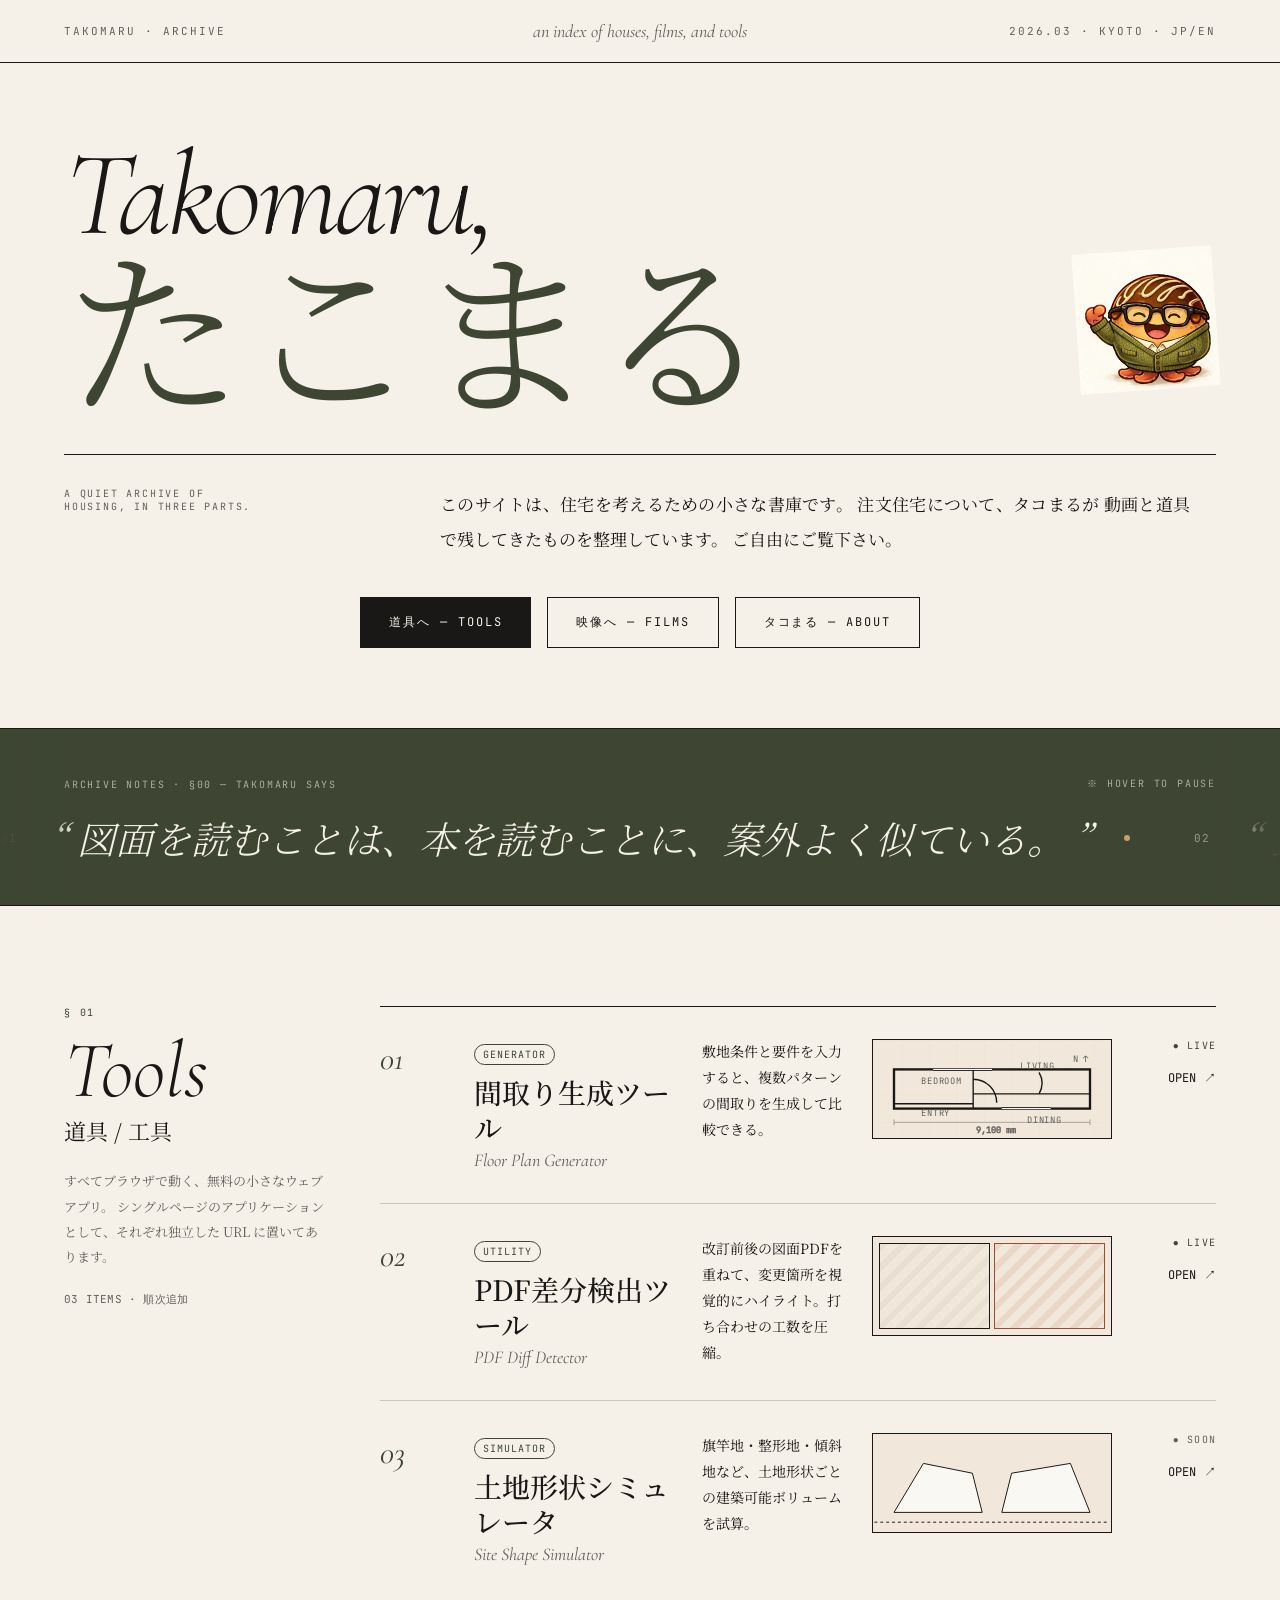
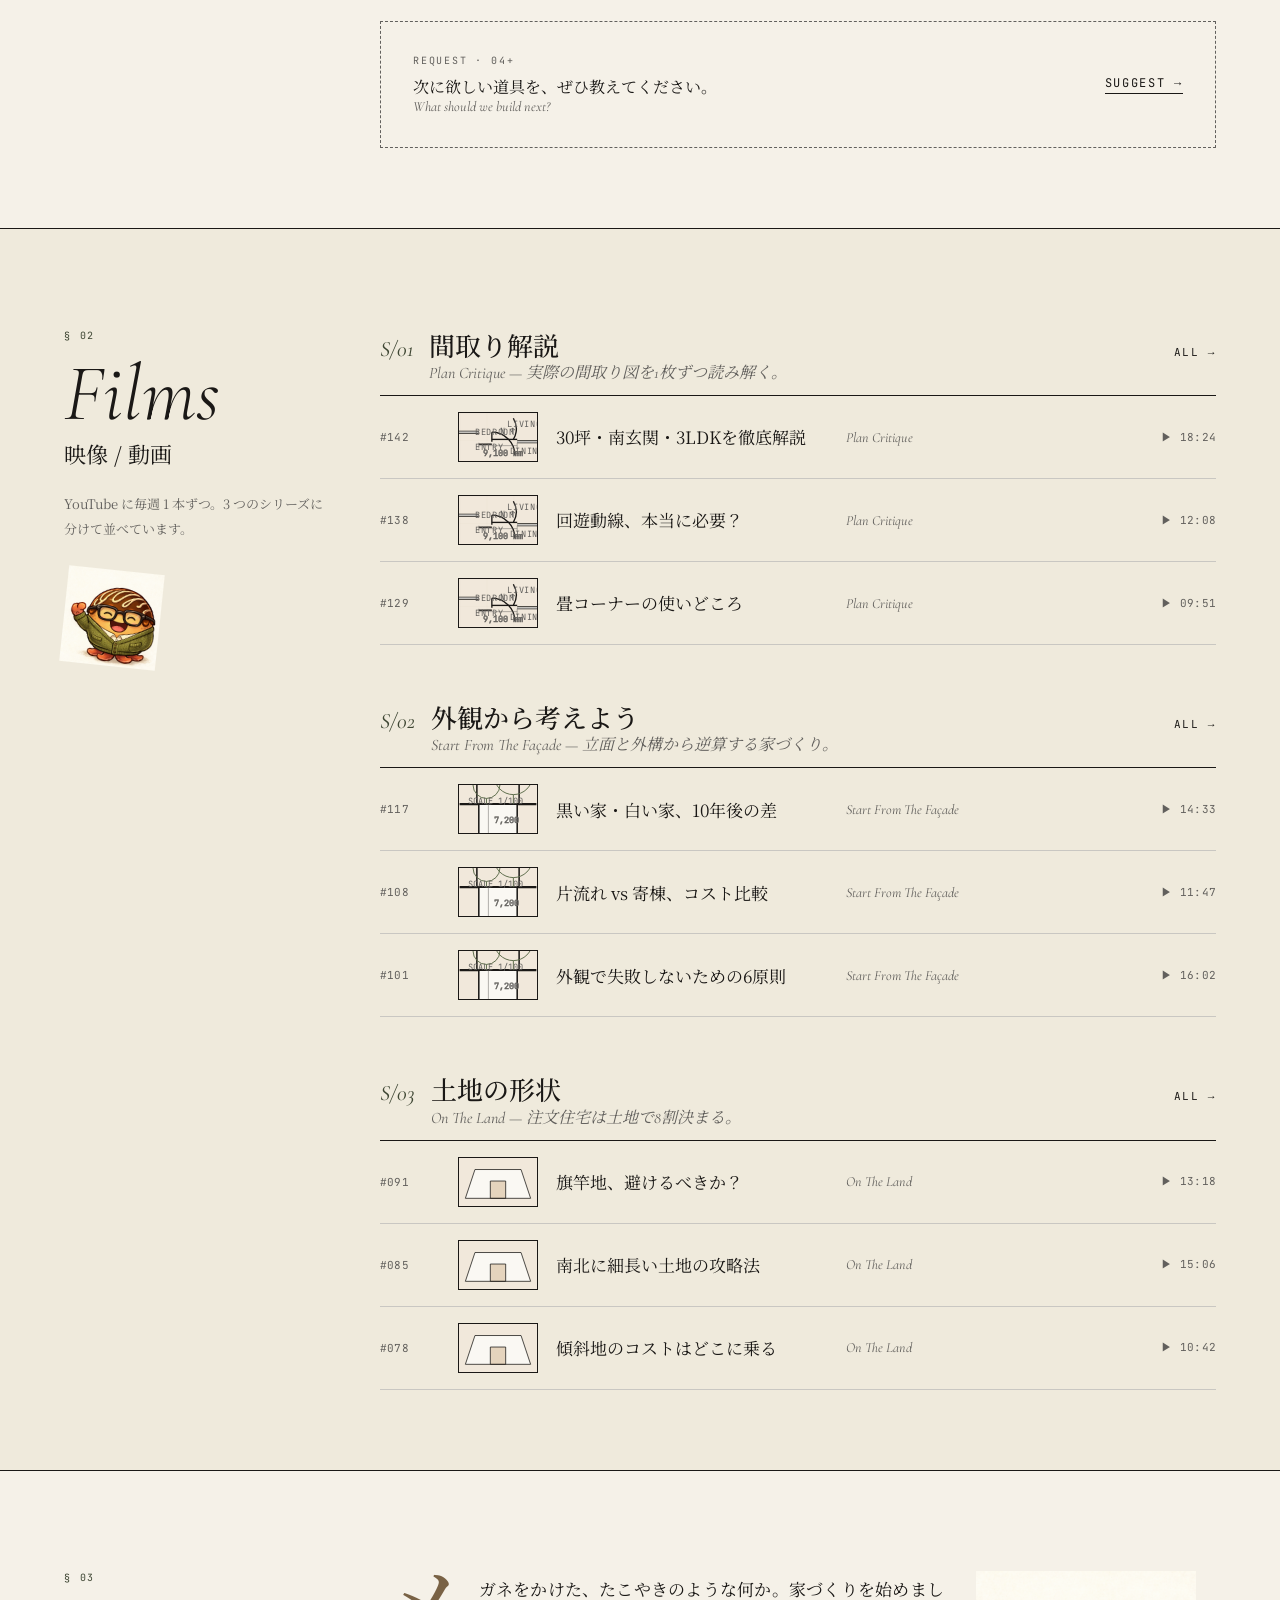
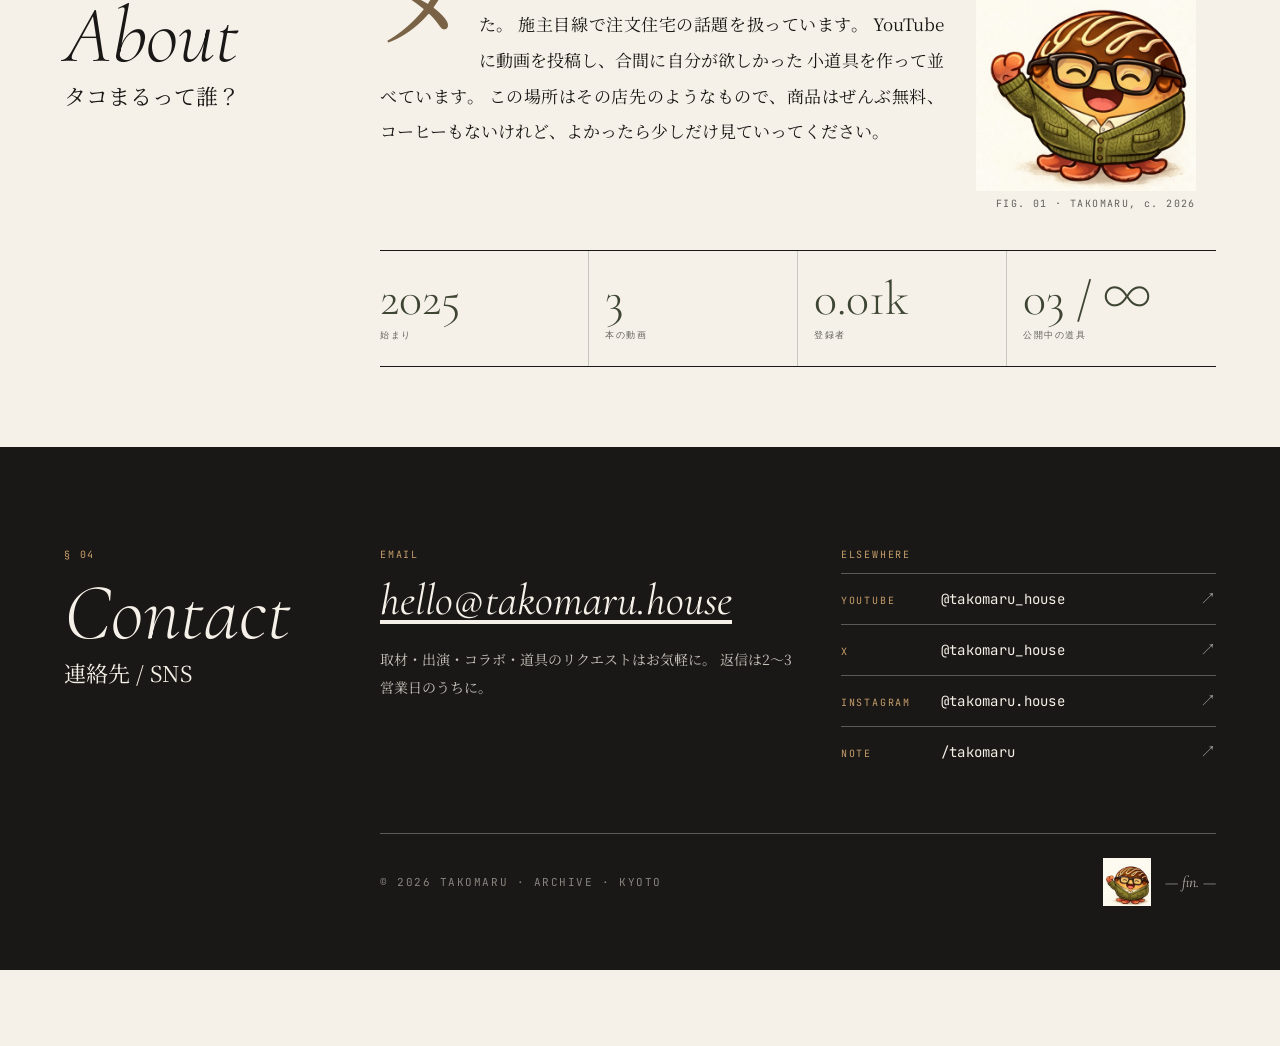
==== index.html @ 23ae71fb "とりあえずコミット" ====
<!DOCTYPE html>
<html>
<head>
  <meta charset="utf-8">
  <title>タコまる — House Journal · Takomaru</title>
  <style>
    * { margin: 0; padding: 0; box-sizing: border-box; }
    body { background: #f0eee9; display: flex; align-items: center; justify-content: center; min-height: 100vh; font-family: -apple-system, BlinkMacSystemFont, sans-serif; }
    #__bundler_loading { position: fixed; bottom: 20px; right: 20px; font: 13px/1.4 -apple-system, BlinkMacSystemFont, sans-serif; color: #666; background: #fff; padding: 8px 14px; border-radius: 8px; box-shadow: 0 1px 4px rgba(0,0,0,0.12); z-index: 10000; }
    #__bundler_thumbnail { position: fixed; inset: 0; width: 100%; height: 100%; display: flex; align-items: center; justify-content: center; background: #f0eee9; z-index: 9999; }
    #__bundler_thumbnail svg { width: 100%; height: 100%; object-fit: contain; }
    #__bundler_placeholder { color: #999; font-size: 14px; }
  </style>
  <noscript>
    <style>#__bundler_loading { display: none; }</style>
    <div style="position:fixed;bottom:12px;left:12px;font:13px/1.4 -apple-system,BlinkMacSystemFont,sans-serif;color:#999;background:rgba(255,255,255,0.9);padding:6px 12px;border-radius:6px;box-shadow:0 1px 4px rgba(0,0,0,0.08);z-index:10000;">
      This page requires JavaScript to display.
    </div>
  </noscript>
</head>
<body>
  <div id="__bundler_thumbnail">
    <svg viewBox="0 0 1200 800" xmlns="http://www.w3.org/2000/svg">
      <rect width="1200" height="800" fill="#f0eee9"></rect>
      <g transform="translate(600 400)">
        <circle r="180" fill="#c08a4a"></circle>
        <rect x="-110" y="-30" width="220" height="56" rx="8" fill="#1a1816"></rect>
        <circle cx="-58" cy="-2" r="20" fill="#f0eee9"></circle>
        <circle cx="58" cy="-2" r="20" fill="#f0eee9"></circle>
        <path d="M-40 70 Q0 100 40 70" stroke="#1a1816" stroke-width="6" fill="none" stroke-linecap="round"></path>
      </g>
      <text x="600" y="680" text-anchor="middle" font-family="serif" font-style="italic" font-size="42" fill="#1a1816">Takomaru — Quiet Archive</text>
    </svg>
  </div>
  <div id="__bundler_loading">Unpacking...</div>

  <script>
    
document.addEventListener('DOMContentLoaded', async function() {
  const loading = document.getElementById('__bundler_loading');
  function setStatus(msg) { if (loading) loading.textContent = msg; }

  // Error sink persists across replaceWith since it's on window, not the DOM.
  window.addEventListener('error', function(e) {
    var p = document.body || document.documentElement;
    var d = document.getElementById('__bundler_err') || p.appendChild(document.createElement('div'));
    d.id = '__bundler_err';
    d.style.cssText = 'position:fixed;bottom:12px;left:12px;right:12px;font:12px/1.4 ui-monospace,monospace;background:#2a1215;color:#ff8a80;padding:10px 14px;border-radius:8px;border:1px solid #5c2b2e;z-index:99999;white-space:pre-wrap;max-height:40vh;overflow:auto';
    d.textContent = (d.textContent ? d.textContent + String.fromCharCode(10) : '') +
      '[bundle] ' + (e.message || e.type) +
      (e.filename ? ' (' + e.filename.slice(0, 60) + ':' + e.lineno + ')' : '');
  }, true);

  try {
    const manifestEl = document.querySelector('script[type="__bundler/manifest"]');
    const templateEl = document.querySelector('script[type="__bundler/template"]');
    if (!manifestEl || !templateEl) {
      setStatus('Error: missing bundle data');
      console.error('[bundler] Missing script tags — manifestEl:', !!manifestEl, 'templateEl:', !!templateEl);
      return;
    }

    const manifest = JSON.parse(manifestEl.textContent);
    let template = JSON.parse(templateEl.textContent);

    const uuids = Object.keys(manifest);
    setStatus('Unpacking ' + uuids.length + ' assets...');

    const blobUrls = {};
    await Promise.all(uuids.map(async (uuid) => {
      const entry = manifest[uuid];
      try {
        const binaryStr = atob(entry.data);
        const bytes = new Uint8Array(binaryStr.length);
        for (let i = 0; i < binaryStr.length; i++) bytes[i] = binaryStr.charCodeAt(i);

        let finalBytes = bytes;
        if (entry.compressed) {
          if (typeof DecompressionStream !== 'undefined') {
            const ds = new DecompressionStream('gzip');
            const writer = ds.writable.getWriter();
            const reader = ds.readable.getReader();
            writer.write(bytes);
            writer.close();
            const chunks = [];
            let totalLen = 0;
            while (true) {
              const { done, value } = await reader.read();
              if (done) break;
              chunks.push(value);
              totalLen += value.length;
            }
            finalBytes = new Uint8Array(totalLen);
            let offset = 0;
            for (const chunk of chunks) { finalBytes.set(chunk, offset); offset += chunk.length; }
          } else {
            console.warn('DecompressionStream not available, asset ' + uuid + ' may not render');
          }
        }

        blobUrls[uuid] = URL.createObjectURL(new Blob([finalBytes], { type: entry.mime }));
      } catch (err) {
        console.error('Failed to decode asset ' + uuid + ':', err);
        blobUrls[uuid] = URL.createObjectURL(new Blob([], { type: entry.mime }));
      }
    }));

    const extResEl = document.querySelector('script[type="__bundler/ext_resources"]');
    const extResources = extResEl ? JSON.parse(extResEl.textContent) : [];
    const resourceMap = {};
    for (const entry of extResources) {
      if (blobUrls[entry.uuid]) resourceMap[entry.id] = blobUrls[entry.uuid];
    }

    setStatus('Rendering...');
    for (const uuid of uuids) template = template.split(uuid).join(blobUrls[uuid]);

    // Strip integrity + crossorigin — blob URLs from a file:// document inherit
    // a null origin, so crossorigin forces a CORS fetch that SRI then rejects.
    // The manifest bytes are ours; SRI protects against CDN compromise, not this.
    template = template.replace(/\s+integrity="[^"]*"/gi, '').replace(/\s+crossorigin="[^"]*"/gi, '');

    const resourceScript = '<script>window.__resources = ' +
      JSON.stringify(resourceMap).split('</' + 'script>').join('<\\/' + 'script>') +
      ';</' + 'script>';
    // Inject after <head> so the DOCTYPE stays first; prepending the script
    // would push the parser into quirks mode. DOMParser always emits a <head>
    // (synthesizing one if the source HTML omitted it) but may carry
    // attributes through, so match the full opening tag. slice() rather than
    // replace() keeps us clear of $-pattern substitution in resourceScript.
    const headOpen = template.match(/<head[^>]*>/i);
    if (headOpen) {
      const i = headOpen.index + headOpen[0].length;
      template = template.slice(0, i) + resourceScript + template.slice(i);
    }

    // Parse the template and swap the root element. Scripts inserted via
    // DOMParser/replaceWith are inert per spec — re-create each with
    // createElement so they execute, awaiting onload for src scripts to
    // preserve ordering (React before ReactDOM before Babel before text/babel).
    const doc = new DOMParser().parseFromString(template, 'text/html');
    document.documentElement.replaceWith(doc.documentElement);
    const dead = Array.from(document.scripts);
    for (const old of dead) {
      const s = document.createElement('script');
      for (const a of old.attributes) s.setAttribute(a.name, a.value);
      s.textContent = old.textContent;
      // text/babel scripts with a src: fetch and inline. transformScriptTags
      // does XHR against the src, but blob:null/ from a file:// origin is
      // silently dropped. Inlining makes it a plain inline babel script,
      // which transformScriptTags handles unconditionally.
      if ((s.type === 'text/babel' || s.type === 'text/jsx') && s.src) {
        const r = await fetch(s.src);
        s.textContent = await r.text();
        s.removeAttribute('src');
      }
      const p = s.src ? new Promise(function(r) { s.onload = s.onerror = r; }) : null;
      old.replaceWith(s);
      if (p) await p;
    }
    // Babel standalone auto-transforms type=text/babel on DOMContentLoaded,
    // which fired before we swapped the document. Trigger manually if present.
    if (window.Babel && typeof window.Babel.transformScriptTags === 'function') {
      window.Babel.transformScriptTags();
    }
  } catch (err) {
    setStatus('Error unpacking: ' + err.message);
    console.error('Bundle unpack error:', err);
  }
});

  </script>

  <script type="__bundler/manifest">
{"c8a4d530-d2b8-49a7-b12e-beabc78bd2b3":{"mime":"image/png","compressed":false,"data":"iVBORw0KGgoAAAANSUhEUgAAAgAAAAIACAIAAAB7GkOtAAEAAElEQVR4nGT90dYlSasjCApsR/X7P+isqV49N5XhhvpCEu5xJutU/pFf7M+3uRkGAgTU/e//CxRIVAMAWFXkAAAKVZxbVQDy5wYH1SSrurpRBRIoglXgDAgUqg/vX1SDox+gABIFUI+vQpEX0M/9LQALRRKgvisfbhR4L6qAqmpAvwLo81X+IAcEMUCBQFW+a6oPOVXFIUBUVTXn8TcWgK7KEvVM/4V2hgWQs58kL1DgeB+qCpVfzXOq4NcucvxIVKEIas1zr5/flb9CVXHG6ydJVuXn3h/qsdVNTlVztJ86vd4/EnrdnGMfZO/8T5X3Af/841VVeZP1JtoBsvoAervRuaEKWjMq76u17WtrfwjvKvyOWumuvADOrpAzAKobAOdvFtf5fKEa90H3K88F3qe6eKe6vQ86GMvMWLbR5HhpVdrDquZHBj7rRFXzlWGQ1I/hP+tdqDWjckdIXYOZp89Pf7sbUvle/8O9gsW50GJQ+Uofgz7h7+3mvdrmqtZ5c0Y3+vP8QnVVo1pvz5mP/Gh/CnuPOABnWL5H+45AN7Rt3rfdT3ButU6nyFt19BMSqNbXcibHm7sfafGt7uZ9vJ79Xl0d7n40ZqC3llyVlAM+msqi++qBLNMireOzGpSAXz8NgIScrK73TAHrhJl3PSDQnKfP4UjvvbuhT2rnQaJbWlE6Vm/KYfVBV/mVrFUs/6B0oI+vdd/9Jdoon+Y/5xjtmiuce8cGiwQ6Ao0iAbRFXFq+Krt3siUsoLqsf9DaOAt5tz5ZfcAhc2FoVWjt52c2qVNr339KQKuqSOv6qmPls/qoSkdHFlGoBvI6kJrIkUtNAED7+SRA/3xGMsG8bDahsrNVVWCB9WrS2B7dNM5wbhQ14E2TltOX6r1knvy+0txas+5e2SBZFb52QsfZEmtvhD4gFUyy0NorEqyq/nlnIAUEXz9Gan0cWAHS3eNMIUaI5EyEeCr3mzOciYrP3laRMfevaYlVti6NCpBxsvnr2tfqrm76wBpWtQVU9ZHZzufpR9eRjkI3hhyif9GVzRttteJQxZEMaw/xPXpQ59QcFrqirV5M4LezXNEquEhdwSZil2EbbJVRzQFJaf+onooMZA25JpIc6V/46Z0X0Rre/alqDCOvOosCqiUzfm9te1V19cm9lswQax07t1VnqtWf031iNtpWxCJtPVA5d6MxRivCticAYO/XZz+ZG+XPvIa8cpeD+SK0qzHq1T97Bbzn+o7cbtBwKfphYUqtvCHy6dWeA0rwW1uqz1S+sWwU9U22YYiUY0+EqOruYwXS0bGoqqOFcT4ygCJakMpCVr6PuValZwY4HiuN/7kP9dkcrVZqVn9RWoqes8utz+KZC+wfQ1C0X1TrX0LMDS8wAOc+kgegqmXrmC9sI1iyfefh7c59myG6UU2pMGmxNWvY/9PGR5vp14sCSmVErlNoGMHwfUjVP/ffn699J4P0jlYkWEAXMJjh3BjYirMSZdb/7KBFkdytLmTPJH1HpoJV1jxzLzjoGI2c4e76gsfPhfFdFUCQJYbu0YuktKr4EFowOffxyWaTS14YZwEOSXLspuziX3ibf+KjRFdP9rAAzL1CrCXALvXeK4K11nUNSZ3O3wRAyN2o3itolPQVhVpbVh9vDNaPi8Xsa4I2zvjnH1883Zi2Mf/YuEJ9vlF34Nq9qO/xR3qB6pJ9jwsF2PcywpCCBThzSeKVmVzz3aGFxlXD0Z6v2NvDsK44dU71XoT8n5X4rER9zXfuvpWsjUe3Tzwy4H3zARkmv9azQI7vI941Vzc4FQzw+ogVfcdrB+tFsly3fmMJ8WneO26xtAQPMMAEV4/0H20ky75mWYF61/woaYaPcO7/RrvJTkl3EZi5916A6GxmFauqz6L+RRRYPZx/EH/ivYOvm4KZkZ40TtJnWreg0Ud40frKvxt76+16xdZaQ9jzI+62RSDnjnwf2eF1vDiEPU2d5+4g53k4+r/hnW5hZP+eThScaIZxtESPngE4z98Zdp+qn5HstXqZKyeL8bu9U/RboEr41CqYQw6rO2pu5L5w/F5656E+U5xVlwAHM1jN622pYs3fp2h9Ue1/eBUasZTpdHhvLslwHj8fJdcIY/Ud1+zVtAA4lxzcpwqwVOVYbxDNVYxIYZmaawPFEQJiDgjylO03aMPvoIB7Y7Rqv93rtzzN3AsM7wWnDFVqBhgGNw9mNkTG+7cwAPUrnGtflQDQnX3vAmb+Z6hk1iZZxkjej3oiZyjzRgJDLDiSV3ofo55htfwD+z1yXGpxay7EUG/HKkTmLTOcGwOceyupGN8LiXEVq8j78D6YK9mwvf9cMRKcmZlCtVx1GmFKVjuf4/VSZ9ZOB/1FVWqrakOa5OLudrhM5uNUlV2TOkDx0pAoVl2aLGC58u6TrfM6X/EIMI/PJD9g/ZX4cILYBjD5/Op3368Lgwz6OfPxe7qlkXzWVqCONqAaLEeiFGYZx7uGg2FVdR/rJV7wci7J2pDRfQrD+x8mMlYSXsDOdydU1ADmTtXGOa0qyZo70gOyFjPD5xqcVff5jUPa1nyfCCTzNkfiIZytTwFsQZM7ILvaTr++15qwdaAS6O6e630wqhlGS9jF8gW///3vlcu1bIk8ALx0ZICy+SQdhxpUn3/ssK7SPIES0N7J0ugmULqA7HPegGxMKCS9itsS/fu/pLs5lLR85G/sqAb+ISq6iolFZm37XgJxviKFbp0HrIDw+YdSMwDs683UOSChuCRIyraVUWR0KBC0oucEKyqqKAhHos5RbNqCjuiI07yK2/rndc78fQKBY9mhCOzVngWgAQTaLoJvV619/bxhffIW6/d8o9LE60E7r6AYaASlioQhvGyj/qab928VZqbPH8tM5eKfH0h04V4AM7daN+TEVmU37PQfkJiLAvpgRnEpEHUO0NaJthlAV+wBqhrFquK9dvt0zOdg+I+fx+Hcj4cUZFOCR4/hlUVj81gtAK2oKxTlgMWvunmJbr2G9iqR5dG1qm5e3XaLtbCMzw7CxfPJPRzyK1Fsh8v0nwNM6178Ey30mWZP9esNFOEMAQL/jZa8hvUzCgMZ1/c5skT6vPYquRxfwDq51yPjln04UKDi3tU7Q3b8kv2Wqmj5vVOL/RWBLOT21Wt7HDGP+y/ZvoMSbvj4OIXkD8aRn/Pn1WYTaDXr+W0AF1WK6etL/OcEsghw7m3d5fPTdy16zp8qenVeXXG50ZrVyaU7qDTEabJqsR1jEQ0CtIXF+1RtPs+msc7BTBICJKfu//nf+1pO6vJVqjokveFiSQW7N6ZZ62XLrkLhkUBN3//+uDIkb1UpJh61vmqNc28BfX4z6PMnl24oEfFjJ1L9FRdwLiI0n/Drpj5K/kHuQEHvm6NdwVBgJ8ezTlnyKnIxiHNOYgi25Pv/K6DdAa77kOjfwTA3thxPGxuPmLr6KJEzVypS8IrVPURHNaOK83iHz8/LmKED3ESDV2EBxQFzvdcGEOjiYEGH0n3JNyDvxZnpnNe7m0ldWAWjUMTMcApVdXStpOZmcskNeKJqu185dsxJiSxEvMbG+PfDXGMl3U7dJxtXB0eiwmQM9Ic793a3blGQL6LoDa7fS0LWOXpvFMBCC3MhFtHGiVDWhO8ZnQSLfc2i620vyXudpouTtp61/C39YiX8CExWuyZc3vDdk+KwT4+d4PLddOKRsepAYWYUxglmAjhKb+bp5Bivy5wkFIGYPh04997lTfONgJ//LjhwynI1sjpVxRg3y1LHvNlg8x+c8dWj0gMx2zO3nDKoVTS7fpv5BZFZlKMZmyEDqs7qpaTQ3yS/jmHItoq0Uojl4xfxGH6Z0NG7TQJSNmjMdkUPYWaycptYBBJ1d/9mI97+/pbvq6XolnEeC3z3vrWNnvXhgFTUrLApAGUypVk4Nu/JIwGKTYcdoRBKg3MxD3mT3Wn7a1WK85bYMtLz/evzR9tR7civkdoQqHN+1YdA9/tbER2lrM8/54fk4QQrdFFa3IkvqrelilqjFAty84wsXtVW0t0o1FHwtOc+M47D9FEKTomKXEu/V9tcWN9NVURTqeRciaCJqIv62I9uFPpEVb0nsK9SAKu6u+s0r3D6ohK/UbUtDRLPjd8W7I9kZAMDy9yGKCZ4N5id+eyqQkCO/+oJtsznGApU12mg+hwURnD+NGS02n7VKkwEpWr5BGHMiJcT8u89rkVAzit4s4hZz0Y2Qy+rna+vOOh3ohbjM1kxxVXYo9rtRZWl8X3rOt5EZ9eU1tO1fxBanfftK6B7NPU9I99ep0h06bikA1mjUHQqWAFiQmAj/itjVuWOa01tJFunqA0vdNc5Cve/KlWozVekLeqoJue56/rnif9cvjAGK18hwKu7vP5rmB3vbusuO+j03ZwOkB2Hfda62F2rf1ZCAl19nDq2715Z20GdJMnnu59ZDi23Vb6D0RRIoEaOjrBuxLMcSARfgek2+FMgVK/jzdnbFsGWSlDm0alTRhBI2MXMiyAHLanz5Xvt+gagvSHsINB641xSTPexOXsVcNJTKLDEcRIAKmDmKltV9iKlRBIIAUne+9dHxlJe154azKJRcngGqJPf1WJu3tjRN+uKUYzPHMGZoSwzE30SmGIiiYYT/jy0g+//6pk6gePcw9BRixjwAsfhIGCD6fHC4/zq/os4gfv8FaxW7Eifk+j6vUY4bKq6ziEARfG4PocDOzH1Ax2Ozo7ATBV4/5vnL3j9VySujd3M8H5i60AiLRPwe5eaQrFV7uS8sj8OFPuWObbosMeYzTaXM9W/GQWZineEBmTgC5tTPdn2N2IWCjI4E+8KmDHc3pSMPO4i5uLDqMFcBZQ543TFVRJ1E3R5E90gRb3mmXtfd4e58PrzeA27e/ZOZlCHZJ+f3hfVlplKPskEDN3Wy3nu89fbO/r365xOcm9yxDljCuZ18ETgRrkBBVF9B+X+Xn5oDlNBQ/FHsdffGyB5ff6SytCI7plfHEBcvvBSkgpSCk1C8KLmc/7E6H5FzPcrLEbnEhS5ltS9a4uGDD8nQipVWCQvzGQlZqzKlEXvE+7jYUIAACTD79cxGszLWV9tc2bKQOjEjS95L2cThxPUSP8npzDzXH/Flbvm7GByn8kb7eYH00tReFXvu1dEXQJw3+dsYEXyozPu0r45GomZe7UPiieDM/dCMZJcIs78kIhYFaoOeXVN5GVXHxsFWfs9IlAUMcNSVl19/[base64]/oEpB0qQx7YR2HXkM3td1R/Q9DnoaFvn9HLGRXXGSEGJPy6gkarGBplr/[base64]//bhN6yvE73+vuY6zEdeh4dRi9O9H8b17om3kPmAAUbDECEiGdiW5qqDtG2A33jkeZ6Sy/jcA24CTt/XGM1DARMH6H9qWv/JZpxFkEKIngQYSh7xXxq/PSQ2HlMT7VOYQO2xuZdcbqOfvX4KJ0nzuJ6PRhd1kBeSc3EF3khcl2V0HekQ5h51TR7d1F2fgyL5Zj3P/il4JDGrAMWrmjDEdOc9CctpIJrCQPPu7VCwhwaJrd40fk66/nQ/Zcd7HzvMAjGGHs2djcf8gi0UZQ3Duw/twbvc5vx/QJg/4g/ZSoT2hAwUzNBiJH2iST04IDnE5gvz+3I7tr87P1IsIMa3JD6qGNG91nSRsUrxP/+R7Iawkeyr6fP79pgeqhU9z7VvrB4C7vt1VBJ/3mtOslOzsycLaf3cyd5yc8HZ6LjftFGfrimzjoEdep+osvU1ARu6nLjeCGV2HxetIerUdIFGtToPEXMep7xXmsoNiLSNRvBuKeK+XwfLeNXCIPlVd/QOK99rEvhybiUBd5Zi6i6iZHLfZ/RbvGSkSa618y6s4ZuIJ2a+KazAJp4wIbFpVB6MrGVDDEevMr5PyonvvmP08lQNj7rjWYFYbR84oeTfo73sHwPyO4f6i/SS+kuDAyUts93d9NNni8bmDckEPCqDTgcYrCCk+2n89r3fXQKztIyGlc0dXNdWBHfco198gqQtKg3L8/xEt8fo3b+zBmlsxnvLy4oLYYyY5d65FTswoxWZAQnhfoPM+Itdo9yLSdgvmju/4vFy4qsKy2BQyEvyurj6/lBW8pX224Yn2BjUPwnx0hH3NackflA+KOLZJIcbwSo/376dQdjXmPiiTQRXIkCop2AcnJ+FKo0t+siIlWph131IkE0uJbyEzLtcWRRSrRkxNiH5QFAtTLPi1hlo7Ko6AF0GHp6q6j4heSmygytD69FeBMg9KQn+JK3GZKoT3/J+3sWp9F2QX/GdtVStI6SoKfR7dSEhKmZUtU1B0GWj0b3/e3Y4OdcfUkiFH5gR3T+yFKMpvl/r+nfu4nEUOnOMnEoDleATrVdld6fb5th2+Om0ETJF/tL2Y+Xgw3oPuPnAOw9GzGNfLeyXlFQxSpksGryOLsZM9zpwoWqt8vmJB8boU/PQfwyMssLtmLhrAkNOnHdQK3NHzI1dD8PoaD8FSjgQOXXrTUEmHZrnW6njxe9wjUwlcE2Dk7EsAGIJKiJMkMJ7vToFXLQ6RI9K/c/78idGp7z2yOkbkp2KEKplzOFiBLiO8dbjXETcaKmsbq+p1bvB58chexFiJLoXxc3OVITsfhSS1FW0g3TwhoeZmffzOWt+9T5w/pUV9VWtkwypC1H1au4Td6/3uKkh9a5/LOkrfUBKM1+5p0V3VXafCfAlDpKqUUcOYJOlaJTOAtdQ6p3V9DPOM6vS3tqhz76LLc/6QUGYJb5g+VosWdSm4eR6xTMXnC+DxkUwCnFVFflJMdDYiC+0x3VTYDbxro4yPFBoTjqvqueOYCZwlryrHQI1Y7QIH52LzDeDYy+Nrlg3x9E2y4/cCdc7vnN9ik0B4FAqfOKZkeFR/sKJgPEUFBhg3SgjFeF+hlypzM+DcNc0EWF0WTjcK+kzXXjnrfcs2LdNAxNqHEcyuOHWyI3B0UtAA8Y/GXCniPgZxeL0B+PcYUlmNj6MAXQnV3RDg+qRbRlLVnPJWvA59lhqULQnhwvAQdSTJJPr3Jzir4CSQQhcCg3aPxXWCUa8Zn7Rj4iSK5ESa8wpMofr8ykUnZRSZiCrvoA/EFDDgRbfe3di2hNfm6v/KaawloeUtc3f0FuaSC7It8QFLwvYR6HbMfaCIiv1Kg/zYgYIpJAZO0D2/D+9NAhk+7l4bnXd36TXE4JKjD6CPA+58tYGFLT9SBoqRf1rr6mxJiCH397FCTxZHIfUE1n0fkeBMMLtXqU14FRSAN++Ye+H7kjefx5fCTKuZZWRVOa8TZSenlugwRax8QTrK8cot58bz2NoIu4g3D5zNGSD51D3QuNrhI+Vq9flFIacRBb2U7/XnsM8Bk8LU3153YajquW+tCZyUAklTJlYUqiBWBhOl/[base64]/WW8RDfuo2vks3k2UM3WLliaVWbbUVr1oEGF92PcFPjLDagXE9mPGhvURAOzPAe2JIyozdObJB11BDStXp523dH1J5Vz2VwqKXeTfFTaRhbciO5CUYjUeUHWqGgZA5a0L7Zg5rHDw8F6HQmxHr98ZtFog5l4FkXT3ly1mEYrbrXfp8/OXuvON/7ZOV3X/joNUfqVERFy/8voZudF54fcPutezKsK+r6hv5vyg5HPMh3mhj0W/1fkTugzn3nkuqJCdbqHJuy8DHqbfMAEsXVhJ3XOf57lkVIR1KM2PqI7i0T1FQbbzGl7OJAaF+Bnr9jUgh/gIHMhBqf6txltnZ53CKocfRMYLsgGI3mjRqOgU4DwSdEWO5LRg3TxsbD1KlnK6VKMca1Zbmiu7mbRebFblHne3C0Exjm0phqMouTkV+Tc5M/37qY4v0cKaS3RX9TzfuLaWrXC5oy4lnJgwotI1Fn+izqk6oUW53I7XIIjkSO2C9pAUrg0WSmYMdc7cUbuVkFKeghj39IUxWVjxVe56EGXhKLm9NGzOQ3BgnRVfFf0BZgcCwCjUfpnsCBa8V5TdSIN3YKMRq1U/2T+5z+7ZILJ5fPP0VxHMBOb5i7JjVOcP6Eoon+r5xbvYvAV5J0bH4EgKRZolma5Cok52YitwQcQGLd6p6zAcOJ0whJBPwBeExaSgpazFONfeVh8Mqs8AH59yMFe40d6q3tSHX+J7ONJuq6PqiuN0WtU87pHnyB6SkJjBhzltRxSAy8TEX7KCnrm8DyJDNkKUjxS/wcriiMbNOLsmRFV1/1NB/Sa788RXtdXGr9WYxDTx7BujrxMrDmOCZAz/jMnBJT+DczlQ2QqdReMK5yQ69A8JDQbLUTDXdICN+AMzaxmEKYxyDJYtHvbkvBvuEXBkv6AGKsaUxefRRvL+nftwkm2KS5ONgiI6onsorfL7nTU2fK6P9Z8ICkrUD1kFzBuMgnkBAtkk0LVfq/pHE+p+P2fs4h5Vt4+lKu7l1dWO3qv+/eS4E/[base64]/c9KpqdY6s4IGT9FIn4eSYnt8xMLFKJjZs9Be9vEfmkK5vbf/rNKYG3py3SFG9sKzku6zAzKMf7sf9KATamxLTQHLFjtfvhiawtnr7LeDUkuyhAMP7/Pf3//zO//qZbtMY5av1SFFB1NuR2QRWKcZyAyIbYM186u9yZ3vrsasSZ/Ayq/p3yAFRvx/ita9sIUIZdD64qMA7V9H7MxiFbeXZrILoqsso5ddJjpv++bY9VeSAygV/irU6pfkuxwZXdsFhQV23r8ZQFM9ifuuUEQZSZNBdw0XiWBcTkANKZ5UOuhoXYi3+WsUfrtexulACLAYqT6N6YR65+xMH1LhAGlVf48iFwhXQW2uZnX0B7/SvMWKFDlh1JCCtBcdIDgudIN3ce4XxqZ4qMVyM/CK4HgDvXwg3xQyFIJf2KdrQBAGB1xIaX3CVdaEPXWhlpk0lQkhChJN5bqnOPniqqueZXF1VJyTHldq8oAynBNSPDCoPF6782mgjoolsCxt2iYX9CVm8kUC8Eu5TXeY4dA2lm3rfXZUTZEoZzDK+M+al1EsRS95lqVaoDQbYCxGEV9cKrX+uQzt6x/hz5JirExZ5fk5y41OywK+E6BUnh9HKIY0gzE0pg9wdQq1WXPIjNoiRCOaOi4YKECmoIlktGlLVT79e5zdTVN6C6ZpAQyQtyESLG0dnFZD2Fg5IA+zTKxMAh1/uSsgnCYvDjbuVE5qY5w5adRrJIpPiT22OdBClaN74u/Z1e/JYyBHNH986rWSvc0tas5b3+/05vz8w6Rt1fnqyuBZlohSBxM1HEuVCh+ofJp7Nohy7wWqAuvyYBZ3rTAfizLaSleMYl8GyhCBZgDx9un/b1yhhEIDuM4blIg6A6nMI98jyz6XTvbcfM2AxKFA9kOUQJIG0ViM4XdLI+9jRBBwi892A9IaOfoZjd1x684dqPunXvY+Eo2qIcwBzHYk60ZljR0UEsC0miHay/20BEg26nTFjUGqfPj/StMA18OvilDmEC3ecj5znEYzTX43Tq45G/DhjEgiRbzsV2a6Cuc9yB9YOO39b4KjZgHLV0e42q47NrakIumYKl/fnMqTcYvFOrw/dmGK1QoiYdHYrF7VXd4u5bHuua5f6e3cNezPAVm3bVULWny6gwGsqUg3I+URdy6wDPQJVvLdFEjf8zwNz46vPqbaBP9sTPFX+FHOmkhpS/6Z6I8vL60/5uEPGEsOFErbLJ5JUgvx2TbyTCRDUBvQ+NesuGA5ryLFjf42FnkbQZn5wjHG6VP6qygYLktc2Mxfq+QoZTAVQRIhcH6WCbiI9TtTDmXA4+wobp/0lvabdpjpHLJDVE0iCVB1SnQXzC+3N97EKb2vGQ32QlI3xXrV/hGexjKP8hnhVUmnD6WooV/HqURtrKbZXdH005bwUg46tfH+/t9O1hDR4OXHjegNQe/tmlYiRtZFZ7UZkOwUzA2+R07elp3I/5iPa0+oX/SNoXdKnYsnq2pp8Tu6srpPU41S56MW+pnG6zmLWa5Z28a28G+/R6S+vl62AOIPr9eDyn1gkR0L1nvJ7vYV12Gf7UhwYo0zWY1NfvoK5g3AmqdLeAmrVdB/a9WxwHHEl63Sz0eCV1ddKJt7PmhNG/NhtpyopK6xMWhm854I6B8/UOYrz//78yb71jNKo5Xa4ss8kgK7fn0Kr+ARom/XgI8CMeMDskTdYESxkUoV7WKZ0k4yLTcAZFcTlBtSivTcI/uYVUm27Da/jXZDiFBLpqDW4ipA6Q0jRSK7o7+riEOZD6jPtZadXO/TJ615Atpaw9EoOOazzh/Jiq7lB/IAg8ttXEvDDEcSN2PauPnpOdRs6LuHE2mnFy4QKMQH8tHE8WkLH5XKYFAwHlzN4495rfjo+YOrDusl6oh1e52yjUqWN3cxKHIXznnP/kHOG6V8prqGUlLS/LtGby1mjiQ+fIQ7UZtqt5wTUUI379vwQfUJ2J3wbcMZKz/67qNDqEPcCUm2KWXpVAYCR/MUrr5PhnJ5dx3xGWsS5H94FOD7QmXiJd5LJp01450ytslS/LStjPxUpCf4H4489I3ddDXxRtqMaFBsCMP69i00jBH4dOlYQ7b9Rb0jJCtv2Ctg//5YCk0/QPzXH5Qwzn4MRF/cDh/THRO7DCvsInrnI8qE47151QPjac0eC+hUnv8NuV/X5df8ppfe50lufE4yNMbWseIfmHxaUaeAKjxVjGTSE51N2DDYOsWBj16YxA5J504t9xFVV89hdrnprp3U/5dNXTn8xh1SrHCyoRuxmMozFr2JmuNf5Z/XXL0yw0a6SOu7zs14KEnzt8VGvhQoGCduuklzFVLdmeCWuClSLmjJz+/zKRshzspQjCjfpq6HM9zKXQMWwtrKAIrybdbAMaSINPdkp5Qq229BXNNRaTSFnFGpwHclDktjFJIoX3wEed2OAYXfM0P513IT9WefI81fmwkIgvPBxxQ3T/g1fLgTvc/Smdba9jOKPcojuZiyrDx3SLTkR6IPkRaPcHXmPJ+EmS7XjWPLl/lQuGPJyURG+ZA766z/bxNPk3Iz+61TN4lzY6Y32fl9ZByS/xI6/moU0FMV8z0PcRO5uK1eU1pJ4l0TWOe4lICjndjkIvqv4SFlV+FQcms+uYyLN2fDBh9+i20GhTELB6Gr3VOgkD0LoLjmTVa+uquyJSmtrS9Pr42xsBACx2/U5xpk7wpuMS+FYYgFVJiaaoRT3pVioYdxTsdewW0WS9WtMYkdVxXSyVBks7Ca3miMFlVef7eFcVefXL4jUQ2Tr6kXigLu6hnSQfI9R/OcOSkd/IH7O/H9c2KbzJMwfVvL9IX+8qlR3XYnJ6DuUkD/nlEEeui0JwGSU09ypI+/QS63avkNKC6Vnl2yb26C+Xx4TIZ+gvCX2BQ/cmBa5vxVblavKktRhyU5y6Y5PoY4TbFU196Y/bYgxDKInZ+k3C8pk27kVJOYIB8PWEVXGoV7dAYd9wxR+4wbSq6w+xjiF+CKEaI5gqWaSQ/Fb3CEnB8eUlXKQWhutzfTeRAxmWGb1WMhS+bwBU+dIFR6t2lXVMmdRpWpe99Wh+vsHoA13A6ubqJkFNUFb5To6AC8k1CVTyKsqm5N/7ELpY43uPg2K09ZBLQgXnhyGg+RuPLnS1+qq+8WhistbfaSA7htZCkgD4Ey7RNIxkATWVPrPZWQHsolbrbpxtJKWjF9iuCDx4537fB5Y/sNCWjs/1ndCgfFF1NP0wJnFEwVHQWCz/c8RH0Mr1XWVqXacM+Wa9lMg1T+8N9HNoNF5eK/7UN2bns/C3PNGotHAwRuX6y/YdOLtH5kcvzjFRJRGQGhyupcDE+DuJicCkNeCOu1gQKCocRIDViqqPa6EeoZzr8J/k7oNcjCjGvvu5qMeXPW6VvK99HZJyBueXtrmpSIaANhAAyKPHLkBkiv3RfxgZ7jSWMaE+cdK2vMWw1KVWDB1/novfXydhkWxAsvacsSxsNnQ9t0bNoFzOYzlix+mi5n7rkyBOVfj3AaB0vySJN5BPo+UrczA3OmuUbFuUPl9PC5J56w7WCjOEwN/OU9h1AgroTD3uaruea6K++a5dQ6Jubagc58NpfTv90Nw6xqghaQwynttqZaoB6Wyv9ZE6gNVE7xaiWxOnfTTV2S5gD4FulXpCVej0iZQXnk1yDo9Mw2RWM0tE3LCpZnp4jJi47aAuwapHseMobc3nCtdiWrFwApisFR1oX+4t34/T2AQlrxEmTFZVdWYuS1ajvGCJKDkcesrUJAvNs/T/UM15nFwfXv9Ah8H6KwO8lJflHfS+GxG7W66akvMl4kEQlUhibRSNVeG54rvT5g5AR3xwwL4ZQZiA2y0BK6i3PdDmdkQGJ6ZAYvRFvLrQva//o3XSGuuGZxfsIIScXLUIPSli7rehlNHrsw08gAwzxV7iB45dyAOIqfq9BFQgnViyi+pRM4TdK9HkefdFgqXoBuawXs6PYKIBQJix7mZoy7zJgb8qDf3EzHoLvDO/VvZPW+xRCG8YXTjTrrSGjsHK6LU3su77OyI9AICwqvUq8O3XsRfE2fkpGaR1NALfcWpuU8LYCKCd+V3DsaMUrqYpozP7EiVlfudOse3/1i1QQwL7D/WrQ4P6L5YuswmMpvrVRqQcngDlb7ptZuTDZSrjXDeaBctkigvhqtYbdrLOz+QLC1DpNRvVeZWePyVcFYpmzVGxtxGmQRwfqmnkZZ3dQL6HE37ANdfEVJJWY9UHOJkxzDK7C1RrY9dAUsg2OeQGXY0rPvf/+3/Xh+ZG4qxS8vMg3brvrgEHgBQjf5jhQuAV4wUaWQQiUBv3MDtQhFmSrvzDPVbQvH9O2YOHDut3T1yCY2m9fJwD3RPdzmQR/YhCH4YGIZxteX1m3tPfLnPj5/m+OJiAxXfjRWXk9tsy0QUJ7dpMoYBeRXUmJsOOgX9ReCNIOQMhdxiLI9EOBVmtTm51eUUlEtUntpu+6/aSKJ8prtp1ZxcRO/oj4lAdK79OqF4FX0fxtMUtGqHAqIVc8e85DAGKmfw6tO5fU714b12vmi/Ckkyh6GYuDtWfaj0z4X4mAEF6vO+GHoQqSy+JN72Rs1FTh/rnrSKcm6TFCLzHkBewmNYVO9MiwqxlXl5xdzE6axyz2F5uQbmAhomZd69dKIj03YOnHufe86pc0QdCXOJmsdQmXJuqtj5/StLvrnVnQyNZcmA7Ot1uuwcW6Vc1XAXBEZ6P6Nx5z7Pf61CP2BL1m1vzFgNzI4vKxlMdhSI9+8TmYfE2ZEp4wJgCVlV1++PR2gwOWfsfIMiU/kldU85d4uHpOWiwW0otgjJMY/Q7aTZuMlzfMqPDGvI+v1RxlE4rBQy8lScODSBKQIZicUPPbNhFgQkEAf7jrUHluoz6rfUEeBiA4kK0x3X+nmRRRDz3GrU6fn7oKp/P8XQiExH6MMwD1XD6R41mmT/llbGLzLI4iTr5HvsfV8/LddD7r6hftWyQu34G1sVXmPip9Zp8Q2E65el26flUdmoyNsTypEXqDtqju1J698X3cx94tn0p7diiUOCJEm16XXOZrYrH9IhzbCOkVK5Ix7r/JIL+absnXMgRxnppJXkfvIDfQ2c4fx59hO2M+8rEyi6DvBehfUtE6knyL2Sghbi3k6ZSpSb5rEY08aM6W/DKIhCsSjvoWqjouX6xg4mmjiLUBoDsTD+TAAajIkKQFReLs8SjkB0wbyRwum6F0E0eReaT4JAOhmYuehSuSPvw/pmnlSbUnqvuU+fn7IdXH0f6ORwSv/Q1TjGSv3ZX8HyPm70ITlfB6J/vAIlkXzdl06s36b5tivsGO0/VXVOKqgrPZHQxM0qp1TV6ewCMnShDIENRYX4asXIOALm4YiS+CHU3ep+SzcQHdolP1v6t/t8+8z4fYtQqztBh9QMrxdoVyysgSoMp+oH+6a6Tw5/7R5LIciYJVFp6XTuwcgIsSujK+Tt9H1n2w1zPCr1MWXP4zguV3vbX2cv+k13UCHN+9T56XQUa5yZdpVDFLvkwZ3hcjXabKVaKXDeqKR45YCu1y6po1cGSGVHT0kqcqGiqtCo1MPfiyFrwN7kWpSq2gWwquo+/09AZjnlpcBD5h8JeKaKWmnYZT1uTWOq3s35E2lavoYB9mJD2GmN8qeTRYnJ6CJcVLVbkRjUzL3ymOa5VUie0/Z/0lnIAPw9xOv4HAhxIeoE31l3SNZtJAWpqlynCvFThbkeSFUvrbPqxV/0HCvfPd0ZT5KySgRn7qPceCm1nOCA/aeAk0p7mQpf1rvtvxJIeRFWsH8N39MGUKedqaoo3nurBDBDHSGREZvRwxsY5OIafW/8BvpGxYJvEmKlRbYhf1/vMxORFaEtZYDca4/EWPgxmZZx7jAOxV4tpdG1SSGs4NoLbOv007wmTkUak/at2ijZqAQUJebMHvG6hh+Qy8WJSErQxYzlYcszj9YphRFkZQa9Kti18uf5q/4JQI0/n8B1lIKTX5acCUgKASGSHDu1ZXFyxfW3V++WAAvXAzCIuWbB2oT4hdc33UZ7gBIG9r+t3UazWc7ZT7422IEdjGWvTGrcUJ7v/y0HVA/XtjnsXBzpuNp0Lo2ZwrAxgVhCKEyV+oa8jWMgqtcz97jS4gwgNtgAchTiIwkM8fv9wZqoGPjFAfIWHXUoKiEfCcE4DKWbofRvzTMKdFep2+At9fe/d9QR4fw8YHLu65Nt0DiFn/LbwEmsQlklAN0/zRb0eB85lCWGT2gnMq83Cq6rwpdIA2drTVltAn1KPLyABgOZ2FdvkqjfMtYOdKRdvmya9toaDiC7j30KF0IaOzFZ/h2QiyjNjr4H6EGMdZi+b7xcA+Nd82DoMk6Riy9Eb9vhn9s1IVuAS87X71eOQX0YBYiBg8b1MTsZlRRwLe1ZKNSRJleOwVhfv+X+bUCQb3GEhUXYmDfWv1obmbkoWyBF9dHUQ9MBv1BnY4Bxm3xjsX9/i0WmW9QuibHoQDkPZ12PgqrDCB4VRXtjyo2DZG2UucGL4pMFYu2NAlLE+7NLoU/2G1LzsqvBe+9tVP3+YJLM1KQaNOrUkRJwfsiIjO9Oo7aK2xkj+w0Rt4D9TZBkTyox7ibnVlvguw9fC70b6CY8M6miAM+xnwuyTzY6hrDqCJRUHzmlxUqZcVUqImOZ3usgGTYqrvd0qisxq8Xg7q/15fYbAsJRLF3HFRDFlIH8sDKleD9Z35qeyDYfqLBDVT4bgEIs6zLc3sCC7xoVO45DKR3TCftIu3/uo7Kv1l2M/s1fmcH4Vjg59LuvHAdOJm2m/ZOq/pW66ga17Jk6mDPERvPjr7RZl1W8qJ65hdp8TdrxwY5UZ+q03925tFjTJAg/8S7vmM6gu55HV9qOVCOBXKc2Bets/EnX5hF0fh/EWHUyVl/8BADvZwpmayQ67E2kY1jATgVQFwE6hyz+0Fletj5oXvDyK1zICgCcR5YQLifauseC2RekMbPbCcj8h3YyPlWADFtDy5QuM81ZP1lcKdZNm9JTXZhnG5H7TR1O3TwkdZ34/Ld1sNpwqeNxb0VxchZjMu4RXYWbIkODKb1Fd6HP7xfNJW6J8Hthe4sztZQIPvWhUHwywNbd75WfIBpZf+46Qazg9vHfINsbVkZ4X/pBaVil7PwL4l1T4pgmhKFi++3yMstI5CEPWd9tl2D8CxJiOisbex9l47ksc6dz3i1SxzQxggLtaU6Loh9hVTvjp9XOS3lKTiUhjpRRG4XJXRtjrACAaJsE4lw0IA3SR9NokLETzIy5uEad3Ruf6biVsfVYUNq4yUy+eN07us4Wy2cXKUWomcrJrYNEbiqSb9zXR/XCNPqALDzUtIbQ1QDsV0jatwIGCT/EmGuLfBde7e+jt9vt6kLVu1rx0ZWhPke9hYuWlC1oGHoD1Wo57KOkCyBob/sYH1hUq/ooxajnwzdILr1qGryjIBLVwlWuWLRAc9gAlNtZ+s4WiZfUtKy/[base64]/QSjOG2wC4tgpsTJZpW/KpnJ03hC6J7XCxzZmy3pCOdaPdQPWG+hF9NUxfjIb22rxXXACqT5FAqWBJm9Qwpe4NaUdhaOdMVAoYcZygvGq1YlRORRr/jgnwQX1/qv7/AwmwkF0EbkCvm+RcCHys55iFdA1z7PBJefzbXh0TT7GJ17/qvKwyPHitRfJfkWroykgDiaq/F3rRf3zj33D8tcF7UpbGtH/4mvuxGAnNrUO72+5fR1H5rLid8k72/i54j+bOClkAO27pljiehfMmSm6N73e6+MpBrYb0Su/4lgo/I2vI2jz4B44EMVZ9TSlqzrrrgCVoZ7l9by/5UnRVU3MP3pj0tmlpRnyskW3jKsqYP2qMt0jAp9Gwvv6fq6e0IV7n6o5v/+VjE6FtgBUn1NVjVGYyJ3gvg7We62+mkre1f6t+iakWXTlTD+X8TXSysJugrBtzeB2kt3t9cX2GUVWyWA6p0wkX0TbYQYfsTAwC3USomKhjltqpJoOTFtjVy1iHyiRcvs6ZriSgoA2P1jcKhY5U6OAUglM4LwVBWOiXh/rgxDnDR9boP1bwk2tRhyCAK2kSncX4rgkbsHNo+if/v0M+YPrheOqf6V2Ecr2WDN4Pe+at3NInA/sRqk6QYp5f8O9mww6dB+BUdd4qIGSdMa7dYFVlbrrz5w4ABqyisQSl1G1J+4Ppo4E9qhu7BrXilP1E/Id+7jxPbBDg+toVgGQsWjxEtLSdV/fy0ZeId9lXSzm7lVbnZn1M+TEpP42MbbanamGmk/onDSfOa4et1zGrPXluUWj6ZmivfYRstST1lS9foBh7788kEmTy7lwXTd5rw/04/RIzoO7NY1ZHfrcYFnfqxKutRZMz1E1Kgff+gBlvFDusuCNo3/fBTrZh9l+U4Em2aUqVCkulHlYgLPNI7cAnPu4vMMJgPgQRsE+UX2X4DOT3gDVWbYoGNQd7NSOPaQs/5WK3Gug6vz4qb0oU0ugL9XmLFdFJFEyKWq8HKEIXhfQ5eoowUchLg1yOX00UESmJRXU45Y276g7gDPPAzqhkvNKKaJHoRQiD+ZfxOap1ati8+a29jYp8PuWxwo1KVtUv1xzO7lF4vTb07G7xrNibOgUZU5dXFHczcCf86sb/sZL452AJm+wok8yY25R/TFXBu5Jrcb90fXMRmxM/BOLCDz2PdTX+L28xQUT71JlFzx70xZb4mWo4oEKogmzDoyv36FUhTvGbmlNbKiXurDCh2H5wsD4Kwgo7BRYlgmgjvo5EPJWEiWik6CNznWxw1xnIP2V5PZQC2QzZa2ekpE+x5xaH3HmmRi9flOm+Um7R8h3NZjFcXIzHu+z+PK1e2DXUAIWyKN/ki8RIUqKzPVd+8uy3uRMeq7Ee1kxE/a3hcaHl42N2MTOr38jodXM5HjDAeT+cAoapKK9xZt1RxCMHdQJzmtpXMT4I5oS5UxDbXXLalW7egsIRkwbxwfUCbdh76FzarwVzWYqETYgbif1BY8LEvkJrLk8whfq9UEBKIa+ulgv/qn50IZkCATi5tJekQcEAQzXdu76FC+2hRLRrL01CJZnfuiE/crk4qepWmaaYcq+5AfeOdjiB/WuixpU4ONmem12DuMjZMFJ7rHx4Vl5s5jktr297rqPlLozoAQK/edgOM8z9+k+0i3dDaS99b6Ot+i1xNa0iGtCQPUXlvyJAG9gAwrmrPJpg44MO1VbSVShDhMQh4ta3a2CUDWHO5i/6X68WYFJe5aN5Cr075kBqZoDPo7J+1qgGU4eiArAPTh1hToTR4E0F9R3BX4yvRhzodRUW1c0OYDIPQHgnBMnDxRetuXQH0fekvMT0NroqAISmIPjCVA+gBlvgMQlGUUxTCfCWLz8FXYnjE9rjOKU/9xatiT3+OIyIF/KxGsFxFCF4g3RONDUPQNoNprA7HogmXToG8pVRjTEKO/hxCXf+l59yFdhJ4IZznttA7eYL6NIctm3yeuU9jZZh3XUZgPf+tiMWV7enJeqVCbU54AM08Yxt7i/jgWTgMa6teondRfsG2VFGttU9nISgQzfpijOsdgTFmjF67XMN7exWSt6wp2Ftc7J7VDvZeVjLjTQqjdrbRWZtAqKDv3DmN3R0Lnh7MM7aixlVOtA7mgCLXPVUN3C2mExOGq70GIWlaPA+TvPX5+gPE5CTB4/IV6X/tbPfDNA7hRAUUVkQSq/62/cScsi5sX/C38fUGWyLqvqlizJDEcRIJmJhyRuSHfOWLuCfV1NG4zVJ29hNirzJERKzF/trbT20BnEeIjDroErUn2iAzUAq4VW1X2hNE5AdSr1qgukpQfSLEBH6SIYzjzU5ApzI+nvjZ3Xu/0Syan+NQD3nqyDxBq1TUorO+72XjVrLqWreUeJomCQ2KeZOAHyHsqtyW3txUsNgiMcPQdKBeiKQp7CnbgPBjFQ7adLTBgjzU8sFUhQAPsFUTH7LvZ1MAraVWOoaQEbYS/Ab2GogpclhkhqnQOlILf3yDo2uxwjCyGjcG+Yo0mAwJq6T5mMm1BgbzydhsneSbufpSQogWUb90uuSLCbTpf1P9sSRpPRXxlupGc6ghb9J3sZjJH2W6q0QuRosbPVAzU11aqL0VXvPc3UQi+WZyZB2gWem5Cxiusd/rIgHGbL3k0W2oGEdw/pwy2R4oCyNECbmyv3f+d/FVyp96JU49+3WiXXHj4CT1U6as58pdj1HgRqrqqdP94tpbOqHGME7A6BLPFBM3SwEC8zYiORk9PQPniaIZme0vEBVxLoRJGecLquS6jgp7s3lBwhVHIACv9iZiiznqj4VplpNubrdXnfYiBRpVaAi8a10KpSMjziVpuYMajSu/K+U0xywf29qBiq8cr/6TRFcFAHaSrHdNiPMw37E1VpT2Cx2etDTsupfX+esDvTZtEazV5TaptcLbx8xf6lOJ9AH7XBBl3nsYY2HlijG/dBKZC+7HOlGpg6SnXedv18yJZVrZxw7sjYX3E7BNQBjvqWoH/k617RtJHozXsVUlBXnABuBn3P5uVtD0nOff7+lVigSoxMKMQfBAaQ8+xsQhidr87xImx+44lrnhQYu6cTzee93PsgLGC/FGXBJCXxbO6IGFAOnqq/R+zcuE2/dtOQR5CYgaLVilXAbYfbbU+C0BX1NSkiNahIr3z/p88l3bKEGurNciPU41H6oV4ghuzSu6fzDxLJCQ5dcKt5WHon6EGQ06r+/npapby+glj9QPs06wm8mndYkiIAcMpEcVvQKvidIRxP5ctH4hs+R3gvwG41YcIMtR+FjIiBF6wnAI5RLFu84jvBDse7e1k5ACIdu+iQOuTywz5xKAYFz0x28xIhrfVUgtnpuDz0SerfM6X+LcQ6QDY/igGvnItfZJI4eF3a4rXRkRYHqjtboXf79t/fS5U+ldHRxcvIrZ6fc6ez7g6Lo2C2tgtZOINxA9E6f/r8ARw79a/oe4yTlmAWmfTx6YN3tF2Op+fc3Q8qSolOHDpTgtGIY3weKorU6oFquPcqOPfv7l4QF634CX77I/narp/9ntDuRtwOO47S2O6Zlt/Hve8+bN7I3jzNyQGUK10MpLdFt78O9RGkRv/R5AxCL/ovycILPwjljLkE8zzz7t78FhLwLaj5oBLvNysBwxkO+Wt1U7F9d03mUSAy5S1YbqWMp41JJTBqrpEsx1wUPRoIFpLFAbgzl9VANx7PYgQ0J6v5XBR5n8xBbZejcuhWWUi391fbLeNMb6/9daRs0g7Fxt17XEbT8jayy/4Jqlp95PPzY50lFjARfdr5IvA+MGxbdkVQZBlay2UWxEhuJ/bjxbxxzKvUN8t/[base64]/dR+9ZtDe8UFUfFCA9I9fDpIVgQXwP2+6xuphVIt3xwrs+isduz4LiwIR691Or2ooLvvug7JHul66ZLlhm2boKh54b0aDm3lQBw/QUiFBaNrbsOYv1V07tml/eWiHrR4kvfNQpUl/dM1MH5M7hUDVv7uA8uXH2ouQKYBwP7zYvfC9pttHb8d7i/YrSHGACW9bXJPr30z7mZhVU/EgWMO5w5ffQV/RCdeOX+6gPn/GgY20CaJrTXXaT8UK0DstKCKIEwRxWplg0AHivO/Lfu7a9NKCIb/NRmQQfxRgL9zmeMStHLu4FiO5T6EJqGi4NoufOJDPu2FwFNOkyc5RP9zfppVxTB9Q7AwRx9icXeK5B4rLahb/UBL36VUfCnLZG5X9femYvlwO7WAmVnErwqdEe8JYsBRObGjT3Bea5V+LyThIYi9NLyMXA1iYec8e3T/jFNF8udqOFoRxzBDl37n+qbQbouRkLS7mpkS8rnM6WK/kE8j5k6k7c1UQ85Ua1cp/WPol4RLesU2Oca7zm9zJS5lUkVCHU1MQRYujPvegtJVmqlavtDKBOsjUIFl6FuGU0HuprpgrpkbbVPWnDanAXhsKeXbwBN49bBoh9CPMO2pkMXzQ3oQCaqLCM6n2m38MIz/mqCgZLGfD7edFI7sAjNAhnjPyL2s/4u0iW1cpZ1fVS4j597dQ75HYCY2vjDz6990vcr9c+4owyfHOvV6ss1LprklXVLsi+Gh1LY1d1X/ci3YYNxrtwam0NSlJuOr6JP5i2nVa/50+nqyC4l9p5l3ao03UwH/G0J40EHKNPpFpqbViMvpWevKt177RR8VTooeXCbKz43G+/Yd5HWkUa0z4lYY4WUVW/Dy4g3E/GRAVtTDIBE1imWFUUhC8MUC21vsguEfAGxBdy6INU/aqGQmgwzWmHae2qBk0EB5wf0NW54c9fdSjknfodbIV8grKWq0LvxJLYkyRCrCKEYvD1N/ULQq8ItuJ0pSOk7LmOqitNMu4KUjBWTjd3JlHLoCdDhNSCVWSh7ItwbacrroPyhuU+JCXkU3PRpclT1YLD66US9oq2xVW+Y/ZwoXi3/iPTmjQHSvdN3SJd6rHTmmBJvL7Y5a1RONVHQYAZ/6vju3H1FhmR1T339u/nuECHAZIjhNIA9VaMr6sutRt0qbektZMPv/DGxnNCVbhVDczU+SVWsFHlTmP3yIO2bfJka/N+99CtbVuOHcz6VkJKL2EGgeveK5xUpF7s/MHLiXpVpHF6qXrjxr37cPKtoT98JHwEu7B09XUIfd9FW1zIJd9IXWY7eLsQLp/DjDoX42mP1so6fYcdmHpjPb0HtPKTR+SX/Y6V3bRK4Pp5kStUCfVto0b5mtzfrSb6lIoBZYeVNTg+e721xcxCOFsVEaDNqq9OCAcP1qdVVee437Xr0gURJvUK4w2RTGaL6AyZuWf2QzvJ99eDB0CO3yKlOojnR4j5mnb6ta4O/BByCj+dtopTdtyI/jGTyZwhUyPqjf/KgqimUe5e3t/xAqHsO7h/rbYmA+JzR6Sz5BBUVX3qhP2qXE9RWKr+zfU3Z+szpfR/VG69G27iKUaoXUfjHZv3NCwU3P5OiWq1Pv0QyRVqDEfYLxDrHb/bIlhoPkL9lnzpecHpd6Nk3B3ZHmtVAFVbRkrz7msB7O6P+2Jmgt1qG9gtbg5QKsc3+CLlIIfZDfE9Ml6YpMtrMc/fN9BUrg3xfyJafv5uya6UiqP2Ymj1qap5HuKNp9MnazxlvgckRPxnY4M2xt7ARVwcLE9fyGfSvEE15OunhiBvGB5fe1LRXdVELJl5kAWmxH02yoGgr/UzaIaS/Zi3z+hbA89JbHWsX94ORQVgVHuZKV0kS0UqkucZzi14yI9oIYvHI29F4VOP3Z65zzx/QTmv1NfYJ4tFtGnMPVrx9yG+MhYjbhhXNGe8txQDEGY/rgjZ6//uG/Zq7PNlTiWT/A6+lzQKX6+KsWDadY5fosLJQ8rN/ieX49nR54iv5QWUuWpuznp+nXlEkjUVTzhDXMmBKxKgyrhxcZxfyl7g6xzE9VD3Gs0LM4peCxT9ljnYEsvPvfa1NUEcn++Sjl0vShGRRE3gM1XmwyenEnc9vyH/m/fGj/G578A+q9AuqLXlPP+/aIXAg3IyKdb7un3gv4gDdmjNuR4RNsTO1bOs6XK1ArohxVT83H/1dVqilYNlXJt/U9ZUbrC169j/TV/yeH/78/Sy1k7YCJuLQoeKZ+cKOCJMqnz/vIv/hxMZ7N8Vbd7vSuQNsF8Ex/cCuBerEwOOCeRbapWav9VNm2W05x//IqrH6kxp5HSoXx1qwapEjWmPWOrf735+fvIMNxCrIxhpdrih6ZqBjXp38z6B8u6VlKqxSklAtoh708cDY5EYiPFkmZn63kADfB/13Kj1wDS9157Ou7H50n13PXF5tPqJkhYK07+foTutWmZNlGQaDgJWvCh3jHhfarYn4GsGAPev8T2aoGDgTVMpG2Of15c2+5nVajEi9ji1IDg7aSV2ApsEaQ+fp05qJ1/AK1Te4p76tWc7dIUIb6v5+S04GhxwX+/Vfn3opUVoDye4wjl/PaLKlUb6c1aV4KF6v/dPGm0bpehdkluquGJ7Kzu9KAAQm0y2+1gfcTJbdCa5Pe+zLw6/rl5sj2+oce23D4JQ7DsSwMhdTmH/gggr8Ry8Be1fvaoJP524haJnBWA9b0As5L2kWs19ArjL0eQ7ddKWHKiyYxolaZKL5tAuKIPjvM4QOFOcjFRS5ox/8Pl3CDlRuCTvyD+YN0E/pOf3KrNSdSQONjemuMjca4nz8ivm8vmr7p5SkRPg/PINMhQX5SzvXkVdVtRRrakTyMYOmHvtEtJH/rX2lrbYNsJNtKJnl/+u2Jdo5g9KWJvGjxwUlVp8+cJR9wBc12deRA3XS7V+d6RbHIaK7RGiL9dAbkIpyxMnQXbumUDFZKd99W0qyqN942GwutyymOum5J8SPwHVvzcU/u7JW4Yd/DXGtvMlWujsKpQe1GJA7896AWX+g1VOJR8jSyxJ9pFxT0oQ+fXn8L6IVqiaUvusb66IX/6VL1a7gN5Zn1FlyMoGSIgjd9LJ1bDDG9qG8I6AJ/tTGli2mNoutazb/FsbTGIUES3nunQN0oJ3aRd+i+epAu8zrqfdTRhycJ+qt2KG7gQnPDZI3uD1kCyciHOJz9/GsoIYuErZKF5zSV3N4Lkze0pzS5IPar6eFBbv7YJqm9UpE1BI6XIu7mNY/6HkgwMVGCt0Lm6MzmJugcrP1eeNkqWPrylT6llvgolW9v/4OtrFFNtz7ClG92pbHHPX9Bi5EXMfV3LIAPvK5Mkzbg2LenfPc+5gbgsFpBw/h2DyENUp45cPBGn/UOEKWzABxz+kqFXDpqg0FwtoL5Yx942UScgMADUb+t6qOn9+UQuN9RAS+MbSGMxIG8CMWNNz9OGqrMHQONYxroGCAO15odXtTDcQf2Qhif5Hz4mV1V9+8KD7dkgI1GmrgUBOZsquD8yo761MXiApe2w8yyQlgid0Vcrx4M8+f/GIVuVYksDpdpXwLyg6/zZ/rjxBbx6bp83U+F/SpNvXFTOHhNH4u+aNtOa4JXPbvNP7kDPaskwQdTRyxihYqqL2RLbBatTiYhz9sBquqHxtrd7aGyzu9mmzLwR7bf/G7dHVmWouneEv6Y5XQQTcKQFbqHrjsPzIAy3GkjSfXbBbx2nw5Ygs+ZpYXwSg7WtDRQwJ5BJ8OUX+0nLQ1/9uESjA7J7lpPPJ+I2Wf7x+XiWaV6m58VSvhPbWaeiOBlDf/[base64]/vteBxP3fSY0QHZaWVPyI/9ZEIEKHeQUsKVPRrmck3K4NEFnWCjt8B4PDOetMvZpfNlK/w5uu1pJtOe/ZjCDeGE0QCgGFI/cIdF6Hr5FGiLnSlBiozWh1bM9NJO2wIK8FtxyWzQ0jbnwmHR9UYhKOuutem4N47QgQIcbuP523pjLw/eNf5xQhYoUeCwsH4iyMXv8i3m/Sl8qHAgOgFXO6YHyzvcvxQkgiTqt6eKtWnwlf1ZQiNxzha2/7RTTpxx1gXTvyjmXolx1iYfJlL+mpRm9yxrlIHDvVxUhjK+6YcUv0M9OW+VDyMj4gm1/riVj8DWwW9JqGZRJHCYpBc3wtndCJXdm0LSMX1nk3oKKPMihoC26vwGu79y/sXrwT5LlUBX55SpFAGfCV8PbBaHwW5CxxQo2v5ptlqHYX4ynGPbJIVH4vO/aTTwSG6q/8cVRt85uXaa0dVqFZyJRV/sh0SvdCEwHiE9WHZA/OMOUif3k2Rig4NT9oWo8IgH8SgK2XGWsuJnFgfyvWhGeqKnYjXf+VHOl8Ih/gSy7K0f9bzIcvHv0wAszQXpbb3pV70edyDmTRccI5GNWZBuwBx3ly2bHtt8Ksz9a07sa3T59Q5/Tuo7tOVWZpmnXePQswl2vFbul2dDJXK+ou9uV8B0wbmzvPXptp/Yb2vmoCKWpF/7s/oDvSig2izj322NnifCqvFF8UURB0w1u5AuvTb0bF0+nVXvdejKl7VCw8Nt89nVoxxmZCWfKA2V91qqvZ9Id4P1ag2n0/blqAnotxhv7vL7Y4a2PLX1hbYHlTMzOqd7z5HxLz/BlyNtRdBDOZWVYyB00NwGS1erVow6dpeoGsFAHWEV0a03mv8Bjpri8PDNvbPoWcKecjt7d8PAnHr91XUl55gL6TUgUFp4QrMfq+WTHEI9ehO7bce04r1+VvE6+/[base64]/vl5WCQmqIp+R0v4aomvm2v5KRvgmP8bnXPKERU6sTNjL0WPDx8gsW/fnxcvS2cBUEeLSiDYgwHGFae81gfGOyL5Pre67vOfRdNgNsAK4FxmvLD57GTGVxRJPg+K7q7ng+IoZxCWrmAIFH1LQIbhRNu2k0zgHq4DHCoAgk/wY0FZEI25JQgEgFRc858u58qq9otMY7SWTq65eG+nYs57TxgJUORaUan4/y/lpgBVUnCdD4hVPZ+Ae7hbvo9xsrQVq1MQZBefZmVuvJl2ska9vWb54/WhMMXBcrly+EjYWOTch5y57lkvpzNhBG2UdyMOXfhgjJkZbnx/7a+CT1IGvi9xAPO6tImaKbKrOzkMv+kQrh2xvHJS7w2lZwX0ys9hyo+5l3pzCUJyj/LkSGtGaDfN4Um2iSQvMHP/SrZXlRvZad9Gn7GpCG/NRFjDSYmD3RqnQeZeXRaVbpmgqJFnH6dEzSlTdwKYkZJ+jnHv6vxAhcixlGXnigAgwzZ9HLDM21vCHkv1SSFN2x1iTJqcLSQ/DMpTJN+JFBEzrXPdjyuSmO+76PCB3TqpQkosCzar0gNKNW0KatTB6ZPpyd5WtZ1XiyN6e5T9Yw6wTnL0MpJuZPbtuHPqpqwYL19zO/Ru8/Y89l0woFkXcwBsOhauTSnjPG7V7YT/Wb/XdpWKrUbWWGY5oTFFl9cWrakPQ/TsJLNOZ9p5kbti37zVmnpeKFbr9FBgncMnwKeSFUxKsDKlnUimBXQjircCcy3kGHeYQRW+rY55gkzX2b8+y09GlLZyKOG+ZHZEjliovmGE2v1xPWQ5P7Z/G11Q9LyEL19b/VBdFeWOdW2+hCRGUqX8rYa4vUhhMhSwAgAU6Ut63O1w1pJ8XJxaLkquEN7/lUipqLKtbnk5qjZUNNaHtR1+cKo2odruVWvaxu5DoS6pNIYyVgW5F3LRPFjssz0vFfutncHnddbHcpSTM3Dm7V9e/HqDhuS6kD8G2fiL6Z4lKfHeYD3Xx0MfiHXWoHkmO0HvEymuGDyyfl3zWXkX7x0RIjKJt8yBIGrgJrNZfxfvXc8duLL07rMk3KpIdLfjt/YR+z2mCECd/rDa7D3PUDU5/lR33rffl8pvZBkWp1Thbg2w8kNL1AEwPm3VoPGGNSS3d97D9Rl1N95KFJ12ywGlkeuLjCMLvt0YlZon3IoqbMCJwfJCVrO4M92x7vpVZpA72Hwf5bdKN1Tq4COB9fuzPWmCqqxd/7nvGL+7M5CJbX4EVW7h4g+TBjeqcFS/JYnV61f1vOYnGNGpiPMzgEMB6fXbRd5kYLpLLdf7OCQaDlyAQPCReVrzLYCaexWtU0g3bogZX8HUvnsOKFcDdTRp9pkVU9/Be4mq8zM5xEtxE67gHYxK/KtmqwTgECdmyOlzxGwEep5xm5TFaxkkYB8i5t3q7/7VBTbuU/iVacAd+oqcDLNrSpnbAjSXx1dO2B8ObkywTytwLum/9y8w8/wHpNmLaymUj5kWfHDwcKraLd0LvNdepTxxTVNhXMiF/1k6CQvK3P2h/8Ku3oZfAQoUB5qZ1V2omksfkFodzJZxap0CziDLZmDm7Qj2Udyz0Eabpg7vlTJDvOBNhuzD2XCcxgZuEfH9+32v+IhI9ArroskrYuKtOlPxghyIsJtbmMxRgvt9WgeJhz7UMia1F2nm6vtosCwBNlC5G/OcEBarzjm/xXdSUfJXmCgcfdPHYoxyRYtu1hB1FPLo/NxcOKm/NieEHE/ZtaUIKc6HngpYSXvuLza3gYr+ry9qyKoz4zRBf04438Je7jNvb2DkVDHfKD9msx17Cmg3kquu7nUAuAg1MkNynvshsO0H8loOe8RnOU3y5chf4jPIN9MLUv9vRJ/XeU1LZIaB/eJfuSrFJi94rOKNwu+ul1WyAVAPC1mCsYAl/sns7t19azVVUCRErVjjyOzbE9BIx5n7cOa3JjRXUg7+KHFfXL7q27cH4szcgWp6u3rc8Y5I5Fqt87dHtqzvHU3ADfBp3aVEwM3G1djuFyEC+wHjwSoJeqKcix10QYSJNGxE8TWhXVXT2PRL8+jhyXM0INqW21FznrT0cX2mVTAWja7SBzBut/BiT+LdXIOvvUUgwrso1JxzQPSf/xXQu/k3RSRONXDHGqwant4zQWHSArP80qpSveY/KNiGSO90qZGk5w+yUCMshfiWz04BMusAlA+4kqVQxEwp7upDXrmr/ecPTE8o8hleNyAVQmeNzW0iOUcKS6UP/5M7RH7j4wpu9OvTxJvhPIDcrF7Vn/cLV124ie50Zl/KyCnzvObGef1sjxA0yvWZfXxrY1f8hLVPSt5U8dlJA9Khf+GNkbfxSa70qZlKpXf1KZCahN5H9XZVpeYQRqNImgdIv1iYd7QbsBcHJG8e8rM/ZEMdFX+Vjzl1flYQnjlee+4xDT6/yLmEZD67DsXz6/UGMPcBp08hMfVKvgSbQUg8NieCz1kfA0mr0OBgFFjkTmBm3k42D+7/k2w8Cn0amb9s7pjuZtdeLN3azJVT7f2kQl1R/i71Aaskt1N5IFxb5/cmbwtGDyprWOv6ESHrw1OqYNfmShhQ1jAqjM9sEgux3s6RmHdmV/rOJjazGZZskyPprkRQmZkwr1QFGCNr3GRXlENcYzT/ZEGEEjsGlSMaKG96/hgEOXOA/S3Dc0Xz/ZXc2oKZyAbTHNjv5sis7Ka6yFwRY+FINEe9BuPHbOPPwuoFvdE5icOT9+Hd33LQDojZFjToAnjvo/5iIbeleE/YQXBbJ+d5AwxOHNTxBiy1CwplXgU09MpAtC0nQsDlk6t/Tp9TKPnuUn8JBeQsvNcKDca7ZxQi8mdLc4A/EQhDVM9Oj5p0b7+3znpgCazBFRI+UJSOfp5HN6Gq+vzp/lX/VtVWyzG17BlhpSezwrKcO9rwyEzewojBRyOF5V5r8Ls3Xn49mPh+0CtT9yu4J3/I3h4gx4jXXjIHC8ZMU9FMHuiKckZ1J+jmjraON+NZwVtgz4H6vFsyuYdS3TOY56I1Nw0oJxgncXkUVjCA9x21+cEtaoSlPOoff4vwy7y8cmsurse/OCxaLDXGq7t3e+lqFbetFabEvUkp+ScLQ7wwtz2Xizmgylkv7/PPpDMpAX/7dewItF/iCHDPzYJufvefCgCKc1DoqmNfzfIAzx/0yF7IZ+qTOhWHlcxhs9RN+mumJZdffz4eQGzkuwaF716/PH2WtCesIJg8MCnbKnw2MHKClzDq1CmVwHD/ZqncuBSmdP50s32uvkVqdJcvBsy7T/72xWXpJTJzAfdHXHQNBBYpli3olK4AiT/[base64]/qWDuv2Lzv+wYQVl/ApRvrSA0SQ1fQWYyOt7+8ieFjZFS6SyRYyxM1RTzDuYcaGLLU/kA399cT5LWT5KHbUIMK8haKz1/t7jf4KyMdgn/3KaAJCBhBXi/CZK8PLrGErJ8xCpsVUH2CoedVBP5qyPYiqWnxWzhTK6R6K3eUVNgtTsx2t5zBAmrElNo/7lV2WpjWyTRnEv9RMjb3um2jwUHebMbS6xP0pVBvS+PFudWnMrgLqcIVAuo+wtx7w9SnQY7IzC1AvVQ/88uYG0BUOnNon/0uSwRAyFr5f23+RfWL9PMreiOm2iZ6MoAKcPeBcgrhNcAWa/GXfTUn98ii+IpTnUIKyiqns1DPHZodSPD6CRw9Nw1QQbcYtFIzZwCKOVYFROS5/OJT0wms+Qp08v2NcMGIUrR0D1qK85g8VcysgZ6scfUReHyvvSydEwBdLnpS/KRCYbYEA0Cfqlb/wskUBQOuF6wA+5OZ7H5cSppNXAFR7lV5P1XB+nBaOSaaV76CWvL2UASk9MnXPAhITvjOwvgjuFRuBbH2xiOoqt3X0Cq9vX4QHPXZp/IEkhW3ax/BPJDFsIx1g2aqhWr1+mW8PwGW8iSUeDBmEXN5AZqbesqu5zMBU9q9PnLXq3/pwgTQGE0kppU9vAoFlkzHiCLrfUqzkywecLcFewNwuuWLy4RI731lzQW0MW9jBgHnn6RUnqnQO1Y+HfBJpQjnIR+SdMmm3WVvuUWjzFtTa52NrZNwzwRZkhImtcHeQgcO78OZbiiGu9vrtKZNL6j822zzq/onBo0AidmhAm6FrIU7kQ5pRn/v9l/69w/xKZcFP99IQH19CB+lYB/w8ovC4CnpYi+yUUdlz+8MxRy1iCdVfY78Y0dF/L2OddQLHdblcsmrg4cjF78/bj1SZxsEo1yhTJruCzdFEcbROP0bTTJm5lueS/VMT+7p+p0ERKURT/fJ7GUyqR4d0NK0dFf2anjM8lzcR4ruYzXHbAttv+oDtl4KmGFyADIM7WnAyRdXVWIXUBlX2eZgxbuqCueP1uIOObGWUbXzAuW48+OsZs29XqJ8Eey3YKka1p7rBpSLDN7Y1tJgiSBrgaA2dkBV/yQTJR+f+1us1f7V7zcqikrH6bbTvcNNtZkDb2AlnmvxLZrQYsR9ohI6odLENzmwr/CnPF/0AbY03DfnX9herig23ALUv74dz02871bW7HC5bQnwhtRXh4a2UNj/TxIBVoLPncma+9JUfmWjEMhBO3Y78tkiMVHgb+NPo1dFTpcXlI1ts8403+71TWMPomkQdoedLHf8t03VTsGFFKK30bydBC7KuKxfjhA+/xjNQT2WVRi3N9JfXweLpvtocmq/Yfi4NILYiL+fvXUfJ6uZxRcxHV0A7r3n9wO6zaSKXXHBwdZ28CXhdKVP5OcO3otycl6/yJQgSEojKuXX9Gn0Zz+MeJR8Us+oqvjQtb/qzEa3YwkrY/XZwDW6Cdb99lhfqRLoM+BNpUKh1WwuOteNOc1pLMmsEpCIe6KXcfP2TQT531N22pPlqtpbIz3Q3lVQvi/wNrDak678jymPQ1KaCMXtTojtdKSMtwbqgaWgnFsVLeWElufkSNq80qlKTwEYoFZ8Iv9cf9XGsyh2VTquDtP7vjQxyhsK2SfFW2XzmfisGIpLO61/NIgjsAYsxhsaN3ovyNNN1lxWVezt8Hp43qabAGzrO4XUS7KL3YvWiVg+lIhH+uRY2gv18wgqx+wCMYLVhPc5jOuSDHq7S7vqUbeGuYIXgrLTImo5AEYxZdTIFP0aixVZagynLXPYDhZxinPC4Jr0KaIzEWbBbswxLAUa5s9AR6bZXm/tq8s4oRDI2DEN1+vlriTMBKpj6IuPaIzvHA+G7kZSBWg9QqBzUW4vQ7XS5Jj6ElHOXmVE31u3GR/oH5DLtLeUFJXflONnwvk6KygXix43fULH4TN/o1KCq1VxUaoFmCm+36SL4fPSYOyfcZtZSTk0mapvYylLlOjLhe1rpOvqetQ+P/P96S6hwv7BxaERz/Cmx9n9F1CX9SCqpR9I8Go8r4MbSp9Qs/PU62bHfZvHEszx1r7CGe/tS1Pxj5fDipbPYSFZL7lCqYJzIdI/Pqf9Yv2XXPaZUQztEyCw3fIzTecjHdzdz9Qy/XyvhcH/SSKuRAHo6u6UQ8U+A2o4qDziVKOqRv4uHTiWw1nnzPPhfQERNhPDvJ+itZWmGmyGix7EZnBRHO9/aktygrqy1nsIKlDPB71jHK/7ylU0g7mVbwZq3O8IVUnx20kUHn2hgm2pgOQ5jl4hLGCBfHGK+xROFJ89JRjj2CT1hrOr0V281UeVDsMpT/gCsJODNGML3EGP9nTblBs9djMTZc2V6L+qbTe03StDSD5jDXsVNMx4sW0M0K6lwZGaqip0e2KGXtbG/zOvWC5GZZyPMVrHJucPrt3vNpp+6sMVwfsZreStnpca1FWHh1+XIlHZByW1+sXF8jnORkKBKtxBm5wLmutVwVZVdUe+2rFvyUQbrA35mQ0n0N1mmpAAPXiKgVkLm721tTsW0PiK7sdf6TqoTg/I7U0Pi9brFb0HhhBSfcDkfGYrPRZ3u+lVqm8XC9BI01dLTZ7tINYnDSZULlehu3JrhYa051WYeUqo/FP/UV1mcSydXLC9itLOluEvXKUP116dyD8Vk2dL6WhJILCzGAq7c+NuUeibn3tdrgIcxxCuKpz35+/5hHfkN5InLaX5fFyT/nzkLenIT8Lr7+N4d3agGtkfP9su2SJxpt4TcVF6M2orSuWV6eUqHEJGLyEsGmdxAfWjLWcRah79nEkjx09Y+dUomkQOvhLN/Fx7kFk0VYsuEz6336JcbL2io8+3cXBe36QYI10Qme0N1cHIYIsDdrdloFOkNrmKSfyPbqAxriZvyPICKPX2M1jwCRivif1JYh7cR8x/cYoqBf2AkP5yZj3ZJxF5GzGdk3lBRtIbA+W47vQzKwfpj1j4GvaX7lJMh41oZBow1kLLCFPcnfveBL39fN66GjlwD2EIUqZnPG3HZuoWMR7JG8pPBDqqR4wm1WHcKnD+jplFIJGYPulsNuMYjUKSmL95LHIZdj3O+/NezUzzn6uwgWbHcP6lt6ptwKgRtPg5k85IYQYrYyrTKU76hiD5QcqyMfIV8vl8csDr5EG0y/7uZGycql6BrNxIJnI44S/MxMh9HJ39J7qPc7eTvigxHFT9UEfan7zKakQCPP/AcRC+5/hStlyiXKhO4ZfvSEbOvVPSHLBWjq4+mFTyMkOwz96Rzi2EsSfjri0ZD1CPTBXPW8CIyIkwuCeyCXz2+aEOJ32YGQvuexEvt45h1lL1XqoI/ZO3XgGFdniV4x5Ki+4nQY+3huDbzjaeRzWq+/yQYUUkU9OH5ELgRMJ6h4FE+Pqy710RNfmNJ8enUXDGysd+p/qGInH2Au8z91YrR94gzWED7r18HvVgz5fSPocOxnU28oGS8knglFmPhV86UHLSBSW1/lFHKbztdMt42SVF+/+Femd+hQEBJvCVCs66z0XVz2efejPrgkq5kyvuNt9Nz/VMxBYkuvFcLbVPx/AXQPUalHOjJQaevFV/9fvN3/+6f6Wqv9ZsVt1ix/E9F00CeDoWvtbTrDf3oOU5c+Ko4osWYxtR7+215fdVrMWp+Uv9TupaD1C4t3ppy4Q4DHtU9OcZIF8vcIPRM6GYKYxckrEwBMCiGClf10C+eM0emCqZyduKBmYBsv/uvGv/gIrMRFKX+YAAQEN0deidmeqj9AlcrfbOQQUGGqMLg5d/EJDeOhQR/7zR68cIlw5fXZ7Ig3/XAAfOYolmKjoTjEyB7Iy+otOZRwJgasJU/xh2isFw3hUk2hUbQvG5usLjYyUVxO1I/ThvrExgVSIPJECXlQiv2mWRb04XxNmPup8ERrhGBWjkQHfxeWXJMigkKaZQBV47H1jVweysl7mrOG0E1Q68cH0qSLYAs1/lHmKHaxdy3+EIvhEMbN2RUonad/fXYzE/EvK29oWtR+L2lAfg+CR2FoL7fXmjaOHVZLR4AF5JenoDTI+QoLf6Zi9eN2x/4OOOcPm9XOdbBfWlMPNwq7OtKiazxKV/u4rkfYjxoMqXw4OYJVpRXdPndKF8ScEPW0mUhCpTMe3A6eBzrykBjoKRK9mxNRhOr57rKscdBmRC55OaC5LPg9H6Uut42pWKRuNvnJVkWnVWdb+zn0T2Lduxqp5NTNMDUTPp5lGC1M5HTnmPyTFNeydi+K2JFQeDG+fydghXG9qcRQqyUSusL44ri7PPJ/g0LbTEYk4pXMwYqSOoeVR55AIiKvJOwfnUvroiMbOZ1HUEqHfSKSLoqKqQCmZCZp/keeKs2Ji9PnDu/MfgLQ4i57p/[base64]/Di1vZti/uNjw6FKxrbndkU/HjsK08bHC8nzIzHGf1REHRvQDTmWcfG2dFOF0yLIHxvAHgPryP78jrGMnxnc1SSQ8qtbCbh6odK+1Bcgw/2+a9lneH1D+//qWv+ZZ514o9DAJ2ApXnc8mWSMaEvvVqajMz72zwMKPUsGg2D7E+mc75U5OBy/uXGs2UlsDqde/7xZU33T6MMrJI4B9DPuYN+qquR6T/cX+3RGVkIzRnbX6Oy8mEZsnBIDewxJ3o7bfNpHY0NW/+XALNDc+w5bLv69/qQfN/NiTmqfFEZYD7AnFUQRUbyI/NcRhasQba+ArKdtXbLe8NCi1FJl4GP8C8pXSmzhEbKpWB1qx463sLTr+/vpV/t4NkpV4Lb2/xivDpMrgtOvPjfz70Qn7wM3csv64bLh8v05Rf1mytnE33KXGi78BcBSM45RvSYC8b0lXU+NRdLrPI9VQWYGLZI/LMsEQdMbWRwu2KdnTNrePdq/MFqcPoL3MxNTu3FTp4ylXT8oDsX3tRWtG9yqY78WMDp+DpURrAqxmm/nNmbrUm4chzKk+fXl/b4UoF8fFadGFDpKBsbp0fcEHO81cNWYWNLJtVnFFfQrjP7Nd7sGejQDWlH6J9kNBxuK1I9Y7xrc+r8O6q4avuxr47TNWoqEP/IYeq58jj5ySgplqNvT0rZrZbXmG+N62x3ohD7hFMKACBOJR6oh4yn86s73Wpt6etLLdcK4T0JCwGhsGln405dXvZ372pvMEiBXk5H2HSv3vXnXi9/2wBtrTPkrbHRXZgo9DHKUkz5SBVtVqQ5MxtsQ1r7/+epXYs2q1bY6S1mYH/E5Wx3w6FDSAe4Pepn5nt5xxyOrYoRobo9DaREyvvxEplyEGfHxzZ67WrTJMKpnaUc8ftq0ztyzqdjldIazTAcwUkZb3z0oecb1d63T5Qepm4bkAitxFnFNSdyv1ksmuqUdw/2D2UDwRddaBe/jWCnauGmSWw+KIMzL379yZaAmLGjlFvH0dUKSwczZKeKvaZlqArFyeUGLyVMsYglWSDXTTlThBXOv9fvVT11Uz3DgBbXkiT9+kIrF1J6fXgRIqd5cNJ36QvpJHHoL8tF4iFEaigYqIonIEmQOnPu4w91xv+K/m2D5JAXPODjTd5ZwR8vEYtBdRgmdoFvoBryzXU8JIf14HU39IQsmHGtIzsAWqPg+PqSq0daqgpEeeFwjsY8gZ7lZ821MWzp1v5isAIwikl5QL6HNV1j3tzkvYIyfg075juO3QAfulkgbpooqt/JN55vB70DQPheHg+L0iNJtas3kqRSX1eX+ELPkvwj/dGxPzr84rucjYXYiaeKVVmvt0H/HRIBZi+p4a82Ap/N2Tco5+7yRudZvxOr3zbXhlar+xynm1gDKbCy3Pa6iNdhoxf0UJSC7qwvkc3LRr3Y6AKmxHG897x7nbjT20eEUUaj01F71jkIUdAHdue2ar7FXKkj5Mqe+Tfx6LY53MdFX7GeuYYoX8/sUq4HNg4FsHINpKvUmeYNtTqtL/1gvFwnI08Xs+gjekkqp7XY19rOEeASHlIfByx+pALygVKmzMyNFaF94vZffLlN2XiyIgqB0CcdoreQerLUQ2hNLMPuz64rJNmCD1EikB1uW204q+fBEhczVQtQESu/sbmhdIgekMjMUlwsVJsu6O7NDP6xSgHvooJGS8j6aQBIcUytrAKg1A2vN57UmFvYbdSxzppMV/HwDyUX0B6c2zZ65PsqsiPgY1FB3IRpMXWVYIxo2s7yTodLSZqUr3/z9mUl6uONzVCR8ldh1uy9HFpOsE3IFa8TwijkuqyWim3YHrBu+krFsCtWfvxTnrp0GHy/lV3P3+1+e0C/XF8mb6o1WVOmv3vbDqv5K3kvbSjrzojIrE7Y1jpcTp+XWwSqowt93eSwTC7zz7NBuhX7G0v/e6V8ylwWOfUVl0xOaocdxXez+M9VhX+Ch0nulBVPerugK5OFVFsKxIzlW/tmbfvFWgbCLUw6nQAq+DT7wI+8iGVqMDa3JGFh6vov5kDRwsMIwrSLcwc4ORYNgUSYY/OdbNo2COUXurfESovT/M+djEtA0wp/uc6eJ9T4Vwo8zOTwyMLmPvEB9aHOuqaTitWqYH12AaGgeSISrudcnA5k+5/[base64]/gqACNEAJX8WFc1ys3jFGfLXunCl9bjR1hDIWFGy6Tik4nd6UvTOcp98zepsDQe8wgCxqUaerGVWHN8blVh6Tc533ku0PNcBjnGpROqPdpq39ab1IvV5QF6Xnp+y43Y6POr3nRhl28vMQ62ADVfSHFnQ2ZAPQxUl8PXC9xXg/00Xz1R+9zXp1zhYYyymIrLl8OwyjPpaOH01QDdqKOq7vOIywTqDtr1ocr9Qw2g+GNa1RDo/v36k7XyUd7/wMl2xdFcsCg3pA9wOAp+CJir/ELzvDp+wICaLTyhnKlHk/VhhcLLmftcG9J80jN7X38dVTWPMqSOPUhNwf2+QDkoTGk0/U7a/5JaR/NSg5cXwjAhB72uqTdqQHtvLsSg6let5lMUWALUdsNbWNVi/hFqaGe7B3NLEIcFr5mykSuSff5shKPWG7Cm7rVJuoQwVinou56/7ncYJGt8S977oHBkYHJ7rVMYs7z8d72IgacmcPEdC7x/0OespMoBMblE3NXFs55xN43rfrMAqlr9Z9QTSUY0AqeXbE+ITns/lJkmuwkCcySroWHL7X6T8VHKOSVtoRmWfoMo8T0L4NNLxNv4orMt4TFh91W4sj9AFYaFubfPqd/PRkicK9PVnTAI1zoUlMUrwcsUK8xdd/YTAU24EnFH4YUmxHiBw3R1yhIocOpAnM1PuuIs115BP44RVqmfe73fPLvnUeKAgiQFlFN83ATmcm8ALcX5D01ogGjKFjM5WwoTjTzUcq95fZ2LPzNNQREEsBaGhzcSFG8B6erkB9bpDPXSTm2FMo/[base64]/2dgKxXgShXYJylRJZs5PnjGCJSImCc67hB4uAddpSeN0HCcGKzCuQ8f30qXGr/XV3ksN2iNsgeJo6I4hNG7SL0Cd1C4ftz+vzBdkJ4ga1jef481795fJN80/TP9loB3rpNhVaFqV8gAseL1Vb+6ql2Tezhm3bdfcBvLULEQ3oEoXLrXJAVfRkgaZX8Rj74znuS4PEO0hJHYaHsKp1dqEalG35cFt1E9z+Bg/jctq8JR/os6tPrajdNykVehZ+M11HzrDqqslc+Uyw0EnsU8VydwtyR1A+kOrwuX14RgLdrqetgWKifgyeuan658LxXoX/rX878/S/M94pbbCHsPq4dedwaL5kbU4zCx+XMo/ZKCkfs2WXqVCUyzuBiOOekem8p+w/GXcUFqMiWhkGMXVlOnaGi2rzXZrP0cN+pe1GornmeKnAun78AMHfUV/wd2UaPTPBXbJ+D+LgKsdrD1r/Je18bFiCiQ7dkVSryRh7DsaMsDThpZTbbBajrHMmYdUC/1QMxSHy7e338+BxQZ4sMlbApunurSp1FCu4vJOevzp86v/VgdYVFHGf89bmib2Gev+tS21qmhIJMVDOy5CfaTSHiPs5jspZupuKWaqbkG3r/bicx9ZxqUf+f//P/McE5mTp08XEPLytxqL8H3gWVq1beYktn6GHN2EGQ0ctruDLlJ5uTuKcMgIjMOSEDkXUAYmQ49+lzNpJQOzdHgUnKJ0Cdw3sL73xHtG6srn0mpL84fXv+JDm8+D/5fVCBqfACtSfzWFzWxVEow3exPpPNc5AS3AR/pDvMOtA4TLDPz5klaeh7UXRqzruaJ5lQoVk69IQmbPt7df5xEYZ30T4QATCGPCTnkHDu4K2/hev+NmTsZWsXso2tLghKC83rl/wbP40OQmoXk6Oztfu302EdP+a7gT6vRy13UL1xYWmBAhMHty6U/faJnD9Q/Cp1bTunCRxbpirAQTZPbvh300WQ4H1mblX374+XxVXTSbGYdPAKlPbTAcDXsVvDsH0x8XHdFABklWU7Md82AQbfFAgd+VFYiWpS9PPOx6nd7lvBEHsI2vM4vnPVLL3KKSfO7dMzVN6vzg/OiydIkGtry5EAbM6OfDy3JxVIcWYFLMKpix/TMS3pvhl+HZ1IY/z1lMhiA9SQRHn9jotKfnL7jP6496i2YyrHIXXndbzzIMKHrMgD9L6xXIch8jq5mZpd6ft5bv/OXJ5z8r2KIrYfuR7eXiLaJ04AczRAxSxGF1o5XaKD5v1LXqjXiOF4+j3c//53TM+qAyGjGY+Rqzo/pmNRHMxOIkJtft9bIXmaobt9kf4yO3Ef0uR1h3cfSavcNCFa/HtUwJB9VL6IgJaqPnPnDZEES9pTrYVIZvjFzHwFvd87Wf4ZQys2bJT4yswojeyUb8Uvm3me6i61c4H9YqNLgfx15Rzkae7YUg5FX3HxRIAM6i1ZKnfXketmcX3bU4cGwCHo4L50iEzpSScAPX6PTLvzUT1R2LQvn6vse4hNCTY2YganLnJXY6lXC/gbtemOQkJ/5aYaJDcyVnmaVYMSVi8oM6pSdueqViARSIlnyfmYeXlvOpQUbaqZaGQpV07FlwCqj+yFpNcNk4+a1Lqtk9/UKgncK7uTCFEquF/5H80qoT5bcKinUjEAcJaE7oW1m8NojuOde1QbIfNGkuj+5Sed0LCDA9UN6rxikCqh0XA9TKz4KJeZaX9s9s9hfMpWHih9qF89x7VNan1BdcE5yYhv7mTPVEXLtzNqu1rDJLCwLB4t3/giQJMO6sUo8IAprczj4BclJH2tX54Q/JT6sgcPzqjD+QdlKnMAKL2xj9zAKcNk0SHpvggyOj3bnbw17v2c+6jqImkeotQk+C0GGtR5JwwDSAyNXLNnKByYbtamJxQlVuT0h6VOym+6S7ygPr+feDhyCYJZ1EWkC2pIohjlmod9egnNZ6MVB3Anmt45NQ24P4Jix8/cS5U76inOXVsfWXzrLnCUcbO34YQGwRtzp3QWs01ZTvQdHUQGAsZ1jMGnvsP4itRsB227jQwUNcv4HLgb/sFowmc5zpvX0JNlNgoXdWy01PbE9rckHUyMNYvU775rcwodG2f2801N0W7HYerAj9o6zKZ6LklG6/v6BMyhrkL6NXoBiq3/UIXusvnRd8g5sJXzdW17yy/QLfU63ReB9s2vYNLhfeM/x/5p1Vk8WC0EqnhURF/INBXp9V54FAdsuRTRvK6lsL10U7Pt87p+CV5XD1bgb7qoYj51chJDTX06B9U1E5rvRMoOqpZ8BUTsvZ8jjqbNAO1VaPAsCeXAVgjt6Gn9TpVrxHQ7WeKQiy16PK3crlc6/aZ5r05jqg25eO9VqOU9BEpTHFQ/4R+6IjkGuFByCOzdJsnAz37SRIOIha+eVMvGxBMPUEjAyMDnGFrX73BS3aI9aZC3EKzWS18TXG/12ynn1eSEqeESqNkyfUCKyNCuHSGkux43/vRuaPC9H6OIQs/zAJtz0pRsQPM5fN+595eKT950+U3wqdDoUrgKGQ66vYByypXDVegpx1Su4c91EFpUPOAlFCmNMvM03bEAaZsj+6zfOtREp6vE9DtsyCuVt5XgjAN5Zoqn8MQKTTHfKYlwl2m8y4UH0id9WyyAL2V4Qv6KOAk+pXc26jOdRx+iI4xx6UDeef5ynqABO//pZuqbP5cIv8gYOy1TEspHNgoY1+vSQ5YTDUdayUtzVbqZb++aBN+FpkyNcGtP9yinSgpHc5SoXavzE3jx7zoAhTdKsMxo3nBjxjI9V3mnF1lw0ufVGtbdx0pE9vG053prLxWv1BCreR7eexVSr1QwpjZSrGpUfepLRUJQ6Yr61rXb+svBukR19R/0T8QMoKt/eQvHu+GRk1fC4ZwBXvng/FUdiWIpZCa9dFMpllExkUFzePFD0rNhk8OgLIR06QwmHQv4CReM7KIzInMdoY4MlH/[base64]/GcvnmStLOvexzfPL46iV1hdlYlvWZHUTxx5PqmMt9F/6T0NLeqtdsThll3hFRwM4DsEtu2GnrXRAZrgrObyVi3q63QziRwdDgTIdnSk6Fz8BxIL6wpD0lwQEQpeudjDw/UYTiyrf0sBFWo8YYP1sEg6lU99hbURQ7AqVE3IuOw0gXXuu2sK7uWEO18NOtNJx7nT6/T6Bm5cwenqeSCTXvdleFasz3PwPRgjsgxCAnMbABiNtE8s3NfH5XfkH1ST/FAz4BaAU1Ml/u1srYecsyUSo7ZHWnr3ruJ8oVG21eVnt2EOt0uVJXLKlZHOetQOK5fUQi9CM8BWEMgIzx39eEwY9I9x6kV2/p/1LLrCnknFaCk/7/DAKtdgeNissr+wT3eupKI7N1OHqnQ0FtWzhTRiptNmtL1tqP1OFBlsbtmKrwT4bD58V/dt6v2yori1RIkHRrjrqudgl9Zy4bQovyZamqY5DkNb2KUO2bAnoey6d5SpVlAFUO2ypMdBrkTp7Q4pkaixwHUAf3r0ZvJmtYCY9MmzkG8bn2vsS24c4tnG5XrVsmaDVXu1eESoTt5SMuLBwIenvchl6oCX0FJD0Ab3d11XseHjgIR0Cjkuq9ZaqHSBsCwCEHDuu4E3j/Dm3qsjlOn3AF+/x+PovCesb5bFH9a9/52JyZqokrqHAf3wROZ2dSRWH/OJ1i4cydyxeK6Hn+rsUrJYiXDPOILCH8GPdBuSxajjkzz9+JQ8qrpu1mUpfDF9Zxbma0hG6UMQ6vep5wBiPWuXgFxLod436KBcdk53lQJA30LIzjsQEcD4EGMqz1/LqP0qpGPeroAhi6Wkbjteh65MrkGqZvDN/+jmbh0PKy+XpOnIb1UcxXGd9VJaaYGacw27qqWzS4ZE2MWbA0ngWDROy5z5ivR5Xl0RCpwoauDRmd+k7+GuClkWT3BD20NvlMj/G+yq1ryUXrezmM2+9W5G+lBplQ7NxxymSxm/wGMgz6x/wrlH0UXcT23Oblufrb1Tqp/[base64]/yaIrnWuXIjj1uKMXvJfZebUMuWlH5tb+lhkJQO3eaqU9l9VnVqKiF964iFynjRQRyJTAxEVA8t6XGbh+iU3Fe3NzC2QYqJ7S9sDU+adA3meev5jLu/2M19anNmhdzNC6EAcPqgMgp3jcd0VA4j7uXBWit+ayvSyLKjNPi54l26fGwhIph+EtvgrUwBybdE6f5+6eITHwvC313L8BU+BMSAKwhZyMJQn6q3cGlgNmxnE6LPXILqM/BN1XEanEyx4h68yMlMLbkIeeNLBQnQszEbxbBWyvyl48C7vTWq5dLXCGt9Ev5LDdlmOM111p9z0OEup9d+ug8vQKb1Sl3nXdr4BhCGYW41cxvfyEc4vD/vO/QHd2WtJ4iUnVPc/fSqJej5f+mvtXmMpsvxx+pbV5IDm7gM90pPV1bCkrmCzIK2bpIJnOLDhpXvt/41ebIBXGY7iPbq21hqAyCi4r3bOTzRN3oFFEH9zHQWTYvajKXGtdF13oPnieOq02L9UN3lJl+NXA95vjrIUvqM7TNLbe2Kv1nAMUuvvOPQm7WtR9vVmZXQ4A55dqPmxYr0ho/vBp9TtxqY3uPp8AeucJ09afgcCiwE1Xf5Lz3nmTkvsnGivctqnivRU880MeeXDKxortIXVYCOuyFjREJ8kSGtdPoHTlyrKq1O1K1Rv19rkq8GMy86P9LaLSh0qWmEB98kYFSThTlLCVz19o2O7AadujqdSB/[base64]/oqp4Ttcsxwr9G+b5gUbj12YTPT60XGbyJB24m2QbuSiAzBOASWCdl/e3w0Pw5tY+jYbOevZvUOEKFtz595kg0DQvDeXelK5AQtNxmmpQ68ihV3b0H+vHDau5dVmh7W2YhhZ811nOcLDzyYAySsUU59s9OdtLHAb0Lu+Ca/RfYcN7GXgxsrl66ScOD6T6g1PBKb98x2QKRV8GsGAHApL8/7VOnkfafbgdITR6G95Pcf7iBekDXFOgkyn7ufNslj5M2Kn4zy0zS5SVffH9aI0JiCBI57YT/UlVcW59/mLqrma/6xAtBlvvH/NgLIqwRtZvo9zePfpLnBGVxj9Dq2jcjAleKbnkFaNoyC7KySQ36odPO60AaeoSo4HQVKqJUj2WO71LTCdhUSISr+TT2cnko65q3MM5SGlFYQ9KkgjYXOWQ5jIZG3mnlTjggaQ4oWLFB53TU6AGux09xklKjRvQBuyTbf4we8ko+hRB53CfuCc3/n9r/79sOkbtU6C81W60WMXp5wTtT0HyR+A0NtjJKAomZerTVHHD/sEHKzfjfU31eUxCE7kOaQqFCxxy8558WzVxt+sGmLHDGMrusPgon0nZ/r8kZoH3PZad552VW3rysy6a+xvdTSOPscooywasrTRElmkbotj5cEylZB0VSB1MMW2nXKfkFf745syMoaHcM3rHn/7FxXe8ELYEfY1KtjHSEResFRcE2ME5F+RD5V3ipUCiBSyI77F3BvcJp8lsQW0Of7VxllX7NVTVXPZP010SnMXBZDSFCSWGHHYGQ2lGT4ZaxT0HdX8MVASBmkLu/q9lTL2chg+ZZQpABM/pLL7V3PVbj6F3OQ+mdtUTzHxxnPx+1lG5q22lUFzNkuTJ8xSyy6dg4k1KiblA2hGrWhUDn9UZEHRFBqDym6pyqhK7eHEbZXTArxppF6B7O3/AZTi7QV4Pa+wy09uvw66MMXwlPoc5wM62GACgFpN3RR0bsc5q/r3wzNo9agRxaOL1zcOwXjcc6wQgvWiBdevBNR4iW8qMRFF+qZ1MhMplkL33L9VXa45FwyifVY4x+OUj3f+qAbY9ixlzLV7Vaghmg6P/474EW9cAQi2doTAgUep+tqitnhFDjNUTsqyDtOsw4lHJU+plbS5JFUomeFVVF2nALo2q9prrv1dFAB1TKCC8KpUUBMi4Yu0WPIvodf8Or9hWzRJufo/oab5ieQBtsZmAthjoLS/7ac/9rZnAaC2mnI9PocdlGH8yxm6yq7/VL1FetKMXMCbfmEZHJH4OwjSDbXncSDRDkTFbVXvRjcUnJk6XWaPxPH09zpzZAC3oQP14as48kXOM/evidue7ZlMoPP+BYTLZA34bVW/mQYpiCQbFrpnYsFnYx1DBNX99P4TxZpttzKOZQfN+VghjpMxhc6OxomGNtWnfj+gONU/NU6It6OMsdvXCMvkh/t8By6as6ph75Ib2L+oX5d5Jr2PJCsXdMxQMg75WDP5vHZg5vkLjIc39Y7NMz3hZa3UTgqCcGj9TvpcQpiO66Mo3PRKaXJIO4GWefLjaiMhaz/59UWsJXWzZi4V+bmXMH60mBFAn9+fqlYWfT75ABcQbC4qZtT15zkV0TqoXkYbGyEJT38z6FZoCNs36b2w4lD5J0D/TpWKOVxXXKpUH8W7jFp07gE9ts2yYWtP9ZlZDEuC7IqZifUiq6r5mNAZ7wcYdv+qf4Aqcn/oU31UPY5S9xCu2qn+Vf/sHPMqaCOvFN02EjINz0NOnZ7H8E52yquyjrs7VyPYaTamsqA+R7luAS0GoAsDTyITlqzLAOtX3Tkzp3O0t8T0GjIvjmkyqscoL0sFJ/wzs4AUUIo5C8TUAsrOmwOpxm8oFBq4KhQO9kGwqUygnaapLvc8KYcAgnP9WzO3MgmgF1lHSYCs3094LRVyGnL9geoA1DPSB6BlZ0KkX9LRSHm71Ue6WO6FtJXONZb1VBQEmwDaXb3pXRI7Xvvk55coMtjdgz2n/ET8qKeqsMOPLTJBFK5Bmt3VmbuhxE51e7jhebn9xwr0wzmRcMh100/Ua6gdXs+p6iy979aG+sbebaFilysIWxoTuQ8jYyZsCi/PNVy1NWX5ef8jbX6LzQckgmRQuP5Wu1ePJEe7LHaKY5VVZrZonsxMl5sxLK0eZJ1A0y1t0458JthyeVxe88Id7qp4H/fLclzibQ0PeWdl+XXSxbtJgJyn+qdmBjuGQmXX4vrAlUqFooYUu7HMHSa5U0e5GfVQ0Q43MHXc0cuh+U5/04GTJVjPrFCqTb3JNtGMF9XVD1nuzJrI/[base64]/VERrdcNAwsMWehJydtistWBS2zNxHiZj5+1f/6ahC1Gq21KZxQ3tWoPcRxcfLU8wqDEj9Qi02qcTTGbFac60Yn60HrgYx4p9GN8Fc5SpT7OsQaVI/dzGCm3o6XsT1eQN+3Y8wMwCA4aypt/fgcKfsfHEG91GFFF3jmt6BfarPvbNfh6Wg5D6g3vU736MCH01rmKhjJLNS2wUegGY1LlDm2zqJgKPGdmwK3d0TkPOmSXIqsV5icIU3teNV3Z0UqaJSEEZDcSdX5TVJGJap2QGV90MLESocRg/Gu72JeCSWWvLn4pClpiF+J+lTK3l5aVBo5tLce7m1FMMSEkeVsmX2A5TWc49JRgZfv4F8G7tKa2v4wVYtzMVkYhfh8N1OL7hX/oHA43wmJXyc8gNuXsRpDw7dojJQXfgOquuTlt+Z2HCMjhTsLkNs28txdxZuSWCrUkBPVhmj4S1Jvk0ugdyVSDnnyrLK8Uiv2ff2viZg9o+wKove3+sv+a8d0scYYaLOzxMdNLNWSaC3CgqaeLi07NUzkn9t5two0hkJAon+Hc10swrLqnS/Qr/s4H0FA6C8aZh+UHKIaX7lZqVydLa366TzkilD5J1fbHKikDqPO3V6uwJWgnGp0kYsv1AA3jCsi4z+R30mlRRSBNNLDEYT0qsqhyeqAbbJVUhVq7P/3WfmtvpwvVZwjYlfwEhnPSwSZ1FAQZZaSK13bgPh2XPp+V7OjJWVnevOgTqn0T3PTUc1+01ZTWm4gTGpl3QkOEyUOdcjb5KBzn4RrbY9J7lErRNpxvVQLo/Man296l7Pb1MVblUSKjw//e6S+ref6MlPyqAjlaBm6Nudgq1gPJXXb0i6Rf2ErUYNoy0ovgvwa/aXUzSaPfte8cqILmv/dXN2FsLp+B8NuldBBV27zvbVGoT5G9aepc0nsHWwEtV0FKCg+WlXkPmEkY17VYm6kC6ZZ56/fXq3CIXN7ElBrxskToPo2I6w3CQwvhdSX9p7m4JU8kknVpWolPVC+hphoYV/CQA0k3neWw9zT6w15REDqGY8mOtAThcKn/GuA2RwhSA9h4M+rRyyh+LWrK+rNZkeRspX7uNZT9YMqj4rIGGNQGkydUXqRTGKZb8ouwy58s9KQPXrd1oSAVMBi2/+yYgaq4txTt0bAM6AyKrXP/4B4+iHJQpRKcZ0VcUaB0dIfbAtbyIYofqwOKNqWbl6zAP3i3MLCuqHJiCVwgIkWNi5n8QGRepNHHoCwdBN49TTjsDQjsuLVYV37mJ2g+J821JKhKeQ8p9HEWQ1yeGwuzZ6R8fOrPx8UaA7vyWyIlGAg/79So6YzZ1Dc4yIr08AYDEj173og4TmVsVwJr0kaW13H/XZL+GFZPC0AVKCYxKxJlArfZLZvy/G0Wt2JNadDoVYS7hmUHUKTUVUE47wBR1bz5fb4LiqvIq2Y5wMJOgMD4DZnuxzrSOcplPgqJYybHxqePIGXqSL7EgyWLrUm53c7jE7i+r/b/SCrS+TOeRLeI9SXFVrAfNJu5Sp7E5ZrrI/H9KL60VePpivCt5ZVe5pIYIVlGkQ0RD8zECWY0FRM7UnkqsZYSWW+R0TfWqHwGDteaSG1Ze/C+bX36fAnTYl1TbXDZ3iUyr4W0G7DPnKqUjHZct9TL0bssHa29mZaMvEByC2q8WyEvuWoIpFzrmdmnAjurBGUeXt6ePV0mNynQfSe6VdOZ+r6NnrkaM56lAk4OVyZR11f2qkzfpTXW/uXXWrx4lKvu3/[base64]/08j9Gwwzu64Krk7o5OUQt4iZ5bQIy/GfrVEg/L8ZZ7HWF+Bz+8+fgirOv3HhIGg4jFixG+VGb1Kl2lUV+KWK5BMizDSx/SsYB/UnWK5ZC/F/0yI/mJxB4kbNP2Ua/91RwY2u86f26hbSYQy1JK7YtuqfJMlhakeQ6TkH+wLxORZavxm82qfF3aExQKKWisW/jbkU0zevxtxqy7IaK/[base64]/1mmOjQuwMqhV0yhQYKgooHlpu7rU+wU1Fd0v/KNiC7W+4XEsUiP8nZQUXDjbVTrKBTsDOPgh1QVPaWr0wK0cufSPhUwsx7I9Fs9ZWKgtrvEvDarirSVOv6u28WqyYF8DRvUGi7zQ4oUPEPs5ISOpA1NjwfEOf8gLrPJd0a05F0Rvgc1ScU35lJ8NqCyozupOlHzk7EhwBS84XVPl4G5AqkeVHr2ZZgJr1G78urvYd4E/eQ1og2SWzO5KXF2gaJyXcVSD4XDb+OXbmNCZ5WdwSXTYZcaCzsGgV0msLHoeEMSjMmZVHk85ZqcZHApZFFeL4FL/gjq4IWcj6A/iUU3g5kb2Wv8Lv5PH8BepqunqDXiQS//rnaiejSPKIt3fv85X2qi89/WClk6nURr8uYKXOkFROYCbrP9/qLJlHgAlQ76uyFn7YBZRbcpG/2vjGOKmh1NfEp808utushAs4y/HaE7KjokLjht9rcG1TxZoyf2t5V6mOVQl+sCszV1DBy7r1XSS9F2BlKm/q9lBoXKmnBZzxUp5VFC7nLxuuD+scRdr2jRYuccQ/[base64]/q8s/rYNzrt8hYtViG/uRICY4EqhdpLA0+Ocbo2MZFekzsD6HLh5WS4GuZDTNplBy0K4ABha22UtArlihgr2vNHx18pat3YujFU8Cw3songVjLoOFVUL0wQTM4VNUk8E5Ur0GFRgPDm3cpntwDBIik4fun0Ri9WqqjanGA0vmG7/L8RGUa6sdBV94FyNjN9qqrn79/+80tOTFW1W2MMHZbxdSH4yM638DXvGNfbXqJavS2/dZXxOJ13OfYzmG2p+oetYeaunNFkR7v4XHPPwp3I5qO6ea8JYzp3cd71Bbq6kuQuPA/B+fusB/mPF8WqPrhz5+I+LXxQTgB6l1Ql4JiYhWTG7Xe6DlZOq/BWiow+1uen53RVaILKcrt80k7N8ciEckA/MRLtJAcq8FEn1IrGX4ey4JbUqkrtSpdKe1dav4ayUfixD4Ca4b3m+BkdI3AU/7iwlah01cwU5s3V9Qa7106zTxHkBc6vxC+ulAXkFtjVi8xF5Lpq3soaHf+2dXFkXvgL4jto/nNV+FHxo/MAxejNhlrZ5lUksOIqFRaNQrUCwpTxfZUKGSdO3JBcwXHSMuMzhQ4pq8XqKyseRdWoXVK/wvJ8Ztj1UrT51WzAJyrgvw5HdUaUEs6988yd1HPLKMwG+r2QGZ9m/BF706TveZksxY23YC2q2Sw6FcWsQ9vfWLDLSmWyfLf55a6Qc+f5D2HHWx7U7GURjf8Ax/h0RhOORPjj9jcnvR6ro1bir3znZzkIC9I8KBN1MljcPoFu5krDPBohW+IUrY639W/7XnqwAsHaFl97vEZIr4MkQ+yW0bo2HG3dKF8/RVrL2MonI0a8Fp/KBqkpI8Ftgs8C0L/D55JT7TaHlZ7v0svBLIxyjJ9RkINiiYq0LMNP4UTLj1Zgf08OfmUIj0JJnqu8OhjmqOgWQRyel0inDM06i13gp4+8tNQdXXu185X8o8DHt6D79O9nJhVrNA5XSanB+f16e8/RRa1wN/wicdUFM8krDk//VDFtP9XH5NPcm0L3tvL5Grtd1yvRZtL5CftPubMgVHusvxFJSamO+VYgx/PQzzmPIfl26i83TK7TPlTGi59LGorpaZtI2M8YKQraLH/po7KlDYhIuz2JHgLo/vPDTdC/Kq/pAdTSAwHptIbloH/qE5cIx3LwFcvS5HCRslKMljNwMY2pFi/Yd5o98XqGG2lCjlzy2u6q/oxi+RTGss6zUuajnH+mj3DjHEo6qWIcE5/VkYOUKs4V8ye617rDjpquOIH/Ufk8zjF42HLN839nuVJWo42qPvElZU+Mf4JJC+n1uHATN1nHeJGhttsNNP/3pbgGcH4ZQb6WeKtApd1O7cwz+T7w7FbE8XREyGYHGfjF+HFrSCfaR75Sl9MvinGj0L9kkxDJAz6IOxCgZK4CiNrykcyqX1wRSWGATmsgKMqPoIxAjrnU9AZzqOUoLEMxG35+MYQGm6/7uXgZ0ZBqwCsI45Dd9cGawl8Ic3c9GFkadebSGZGJX7kIQwcfSM+cjmZOZT3kLYnEZjW8YwX1VY5/q/TUKojVW9ZQvvzJBnfQn34+hu2wdV4EPcqo7F/NfQp4y2UrtlO/xFExWWVGlSCYQUwCWW+/dSaJXZY0xyEVzAXkrdq/6x8cdohmhH0mphor9Sj9arcqarySNEfnspQZYuYip47Uq+oyjHgnys3c0cysYLJIqeRnHu2YGppmIpgV7p055yBp6v794XM9deMjgfb1e5sPhrNUG2HmRie4ProdGoTBmRZD3ODqZ0SHTiEyUh8/5pV5x8obdRjT5LPuH+YCmkV8DFUTyu5lNO75JorgKEiMbtxKzkyf36tnejvB2UKkbiaXNE6Rn3POPxIYNoevmCvpvCs2QnGlzFKTQOpYT3/uVLZH9/leVeMGOqA0KigXHuLhoA/QYdyPrxkD0KJl3L+TI5a/EdMnDlueBaKOH4UMEkkk61gByTopivs87vaOsB1ozZdYY9DQEMfh76riPLyPGoAAxvjbTkS2Wqv2fp1UY7YNdYzqA2CnbUSIGU39xvWyjLlJyuPej4cV7ooxqLX/EiH0LoYMa7e1Qia+XFXAvc8yVcYjIa0wbUh0RlqhulasPDG8kTqFYvqGAy5pTn0/yVkWQ37y8RVmOO66+v68QLVO8s6kjHkeryTu2oheldceIS/jQe9VVVcdfBqIIrHaMYwCd29lCP8hF+ncF3IOPegiUGiJ5pxJP3ouFyglLIU2QjSlrSLypUFGgnx0AYGBl6P9qLkGPQk0u+K3oPyiI8WmjAkn5cbsbpT72lt/uZWvMsaAynSZCgO6u5zRXsTURz/3rxGoi6qOc63vu0dO3toCt3VLtwMxAMs9Jar69wPe7i+TlxHdJtGVUfZI4cd/[base64]/8ZP2DMhpjYT09UAjjaYuuzyE9JLbKhfBxFdu/l0bY2+vauM06uQLpivtbRodiUcZ9WhBInKZGAr6juEbj5P7Pl6MBCNVx95y0K5mwkkMMq5qrG0ppaSUJrxefp3XCMaeAU/I3QZr2fZM8Kkwb/ICZb6vfRq2URUt4dwePR6vu5turu4tX1UlZZtNoh7ECmarK7rCZJyiibbVLsfpF+hy1MEMjXZK3dHmm68TAzIog7HCSdw53nl1jkIegpyHFGYEUsKYHsS5HtyAW5d21vGG2W5907bfjPMLlsI30kdiN3j6nNkuhyNPX0qAdlW3gL8VOFq4XOf6gO84/CqCr+D+ySqCycYeL9H8Pn5iOMPeHiWg/XzoH816w0HMUh3h762Aul/[base64]/6PTuRMMUZMfOEVfHE+gNY8eerI2bU5ETzDNxZ6RblRCr3x8OeF3PZvRN82fsNEy8yLmcvybwwHCAsOdR3ea8yxC63WPDAxD1goX6oQ5TeZgP61C/3eofg9VwYNQCUCVI41cQJpLDi5hfy288CXiVBhfLfGcddxuv08ZWqKqmGQs3TthrNZb3rKQ60t/UFlM5vfUMFHRS/qUPp7DBX9s2+WfYf/i4MLXOz3ywrZNMzLeqDe0cj14nTPtGBWHGrAzC6LL8sViCwMOCuOrVGkiXMkgDiGBYkJxHw1onKU245REQWKovPPCYJIV/ztz1b5brZRPCa0YO72xgxn8rpqZ/6RY4O8zJBHnYTxoD/[base64]/QLTWKlcqQNQk3JQFXWocYG6osr7dYqPNRYpsyHmvnh1w6OpZC5gPlD2XbgH0gShvtj0VB71/ZapuoDHVi5wVFKN9n3lr82z8ulBhOhNAn9+xdbJ0JCqqGgpOn0w6BgDbUsYgoY7baXe7YXq5CguYsF4SZdP1fh4N5/Mo9i7cqfOzfikXJhrMCi514TLAOZ03qnGEW5WlOB/E7CsqDkDTLaKqS7MDhWvyCuX3Cgs4WiBYMfvs1LPxcmKdmr4tAbKVPm5vOSGuns7UjkZSXHHQCjkM7xvHjdeNW+JsKSp3GuV2R8hFdEPje0m2oDqq+gckXs18l/sgrYsks3LcYlMRf9VdxXOZ+6gc0pBqFhxsjst4PNUVyaLHXuoWhdR4XZKWnYdV5QMbHVXT5ZkAnBly2dHM+DCVU9EHAsKqy9SzrjcdamJRPqzvBNiOfwo/djcVUO51KkOXIsG3m+NstkD0Hhhz53A/ns1r+UVbwgz7oH8iSr0uuu6vGPdw/YSjeYDn09oDMK7z60inGDPK+7Rc2bCZqIqUGoFxOMCCuFV1Dme67OeZASUlWgGO1v7Ic0DXgkUMtoihLOcEOA+qIxS3zk/lVLVuAapUR0LE1zf4tbnCe476lnsfDV9C6iFUPICqKsZPXn9a85DF03eAWvhdm+/GTbJZ96+if6gytnTkI+fkeQt+ZAQYYt/1MSwj0b/Xe0tcpPr8OI8b5iuI2iz+cjdTRcQY1zDlKAk5B84GyMDAID0sV/fY2ytKTO5pGYkO+zSIe/[base64]/0avHytHUOt9yIsfkcP+QHhGlIAeh2oWXx0KWzl0K39jTV4IAk70X1WSqUPQgCl0bzagqOMfuZFV5lrLHLi6xxzlzAJibidZ3+vw5yuhepV6MIeR1mUijmGTt7hEavGyfQ0BRa9evuEOKrvms6f3kGKA4zOvc0PMGpA1Qo3nIqHme1y8MD2dSyv5xNLUeY2dyX9zBW+U/1KNMytLO3MtnZ0zE15+Ia8UoASl/YfBP+gdYnSY3LqyQtcAbAPj7X1Sq5OoaK+v63w+g8UuxKrzPzgwJxkVmbF8cGu/082xLkur2EENHq+Irj0IObnslRKUYjHWpBeabItJPRv3ehTN/tjouwVDLw2MTZWPZAu/e0AVTb6EaEu8Va2LWP4ADtb+YyrVg783p5S9r1pJrO7e3zDhw72+UOu3Utfb2IVJDEs2wLjSO+uW6CLMO5P1afCu+fb2+ucIweDnmtgFqipu/[base64]/sbwnd6oapVufVHbbMOZiWyjTx/g1FGDZVSpADA99Cta1n117CUyLiAt5Kl65UA6996qtn/8IlYDhbmPiWGqXNV7af6z6PSqFQHoJt6KnSYB6Lsk+8PPLVb9TV6yktuoFbXsniWqgNEmrdujR8X3gvvHqWopu2/4D2yogDYzgEvVwHnKxTqIcx0AdH41szEAbDHEB8ZFd9p7DyJXt638Rzts0amujweV70ocWZXxQAV83KojRqz1hPzdcgQ1hwVpnuSo0iF10Vg8zvcGxYUrSa9UTZqAbu9efsqzdW45TjPR5ZCoPZw6kNmhie+/0xpIhvMkdBpZkT0O4nbqVUkExxkVUa0aM0x60/rz7EWCFBNHIL05pvaS5opUnhPDSLNKZiIbtHfrr5YlfMBRrNbAc6sziOpWF5eqQjddZHvcORJuj268aNA4HDW27nUXsq9fDn5wKxNrTtWCFj9ixbjBrz6wta+a4/GDO22QwTjBBI6/d50yKQKO7pwDDfVFcjNhPhglhey9vVO0q+Z9viKnz5/u9LhXCJtBQ2SdompCsLMivH5h7ehPeRK3MFxKtYLXFDNabtkAzM/pW8EQtDZwr2MmPQtacyO28QvknKifF0aVicJB7jhW47rc4CP5B4LG3TIkOh37Y29yCHRRdwPhd6391kXQlL3n2g+IQ1beFaegtHzd27nDl93+SI3FQ/oV1P+SJeo9R0hI2fjARzJ9Q/HZhyAV50vjEDwF8HkcjbBs26Xr01XuJ0xr2DdlBRsruzHaw1HJIUJOX4JQ7gz4iBYF18EgWStKlyAhHzm5wDvGLl/61hNUFVmk23jYd7TijTHWzN47m2IQNIfi4Am1J+a+czVe/6+65m2y6lRKQT3Q3r2Ul2ZVY++inMROKU3+8HH9u0VnslH+9EGC2hpqlhTI+yhDQPVdruW4YJWhyT/byyAKA/t5EOLXWVHKnxiVOm/rpPjgcmddgNWuZ2ZV/WKH4d1fqBMxCl73pteyEbpRTEnty7TpX3OgHjX+lUS+EkhhFC/NKMhel0Tx3uT0pXlr7ZscuzKC9jduAGMz+2K+eMsdxnFkCUC5mE/o2LnKRBIbwX1GA10pOCYChFUXwfu3ziHFMDHoQmkMl3MG8jfiarRsZ201YVV2FAIoJGBOzmYRjFmw/+Na5bEi7p91dJdbTZxfCd9tb7VKv0YUoLYkALgho7l3I6ESBb2sMyChVKKPgVIVJvPOKqHw4jy3zlHFKZ9HCTLFCb2HitX6z5o+vSyp1WhBbYWTIbfupJ/QOeIG2ekS+57pga5FCo9HD7VCPrZgNlVajsmYuTMKZUgTlDM6Q7N4IlJddNNjVdiaAPDr4P2IdyUEgU5zN3kAatwl6y1m2ikAcawciljPcSMK0giWiO6634Kmqf4Z/xZI9mnUQV2HRlOFw5mEp2s9Q2/6CxmQCNksPJaF1x+WMMPMR9Qlj+TL/001QJphoTnzLPRG7h7Ws9IK10GvxE/g+zhzOTznrI9CsGa+zbI2bhZCxsvhWXUUt6GM5PKrNluJ+/kX2q2BymwoyT3jIBXaUVavufxGcV/i8Fi55HppHVXboMlO5OuD0jpNL3WOeeoSFkS/xVWCc+wUr6zPD1UKmYDMLLzBQdEdfkDKOKhp38TA2DAkfsT9sAOChiomURhMo+CGsYgDSGDcRzPWlaoBdjGePWi5IBS6D9gJscQEU4ofzOS406UrYCJdFoKhItBh9ZBY4EM/gZR1tqPj45fBF81/[base64]/1ieQyTudwOIl1MEBdtdCuenOsv4ymybl/kWKOuaNEiHIeY31iFwSefID1h+IkqIEac3MlLcgNvZ8+uMaFnFHMm3PnXjrWSJpeGCdaiRNetWZa+7HmgSFVSOY1T5BP+IcLbQUyzbXbBEt8EZqrVtX1znvQHOCt3EyR+at1wQSjtE5to8m1FZ9Y9uWmrVCt/7dK2w3vIjOeO/37QvsdnKtT3tI7q1DhIKrH9yr8xOYQ2CvaRM/itNXRzs73a1UJYju7MY2Z2uwj99+PikzH0DykEkD/ADMifGQP/pUN/PIeaERmhD22zN2eeTL5OgP0RLcQ6Gdt0nRn9kr7Q/29F+OxSIbeNvio5EicW+78BAS32aHnQ2Ehn6Udn3/kGN3ndnfNI0wKT3e09MgsFUdwtVQ7av9I2N8R9jy8Ap+1GJJT3aXfkpvO+wZG7XuVkMP2z1jtaVYSP4DrHGRUN7aCtFZ4/HvOnXbBX2+/25UHduO9W3RAL1FcNde8A7FxpFn3glbZf1JMD47Oi07W51Srnst+GO+wDK/q+Nu7esjqc/78Qf04DyFPKNSAGRScyRA41HYmt6wUgNrzGPS9klb2BT22SfA8Zfm2SnGQda1Q5/eLo2md0nv6Rg+l+ABVDHFvdw+n68jnPH3sz8XpVMW4EyF4c3idNBgqjd/kHc5VtyIqfr0X7fkbn/jrz8rC2dpQgmTM4Fvjb4zMd5cYHN1/sKGc0uDhiq4IS1D7I08K0KhIFST+A/0ZJWajsiW+uQ5B6nv3ZR2JpHbdVKm4SP8mRazw9+9Pqrjr/yXrz+Mtu47zMPSrWmvvM9yhZwCNxgwQAAkQnAdwniRKIilSMiVqsGTJijzIshM7zsvvWXGe4+eXOHbsTPKLbcWJrBfbEjVYEiWRFEWKpDhP4ASCmNFo9Nx9b9/5nL3XqsofVbXPgR4Tk9DFvWfYe+2qr7766ivAvc7cEU5tX1txKknF1AleDw1pwB7JnKRW1GIlEQDzoRqeBXuKXVvkPX87b8ExDrIo9SchFgIjOG7HVja07aVkYHsFYqOxCyzDNk/9ykTHSYfDFvofK4cdnXl6xxL1P0BOM6sCsesRbbxIg3xXVQJnF9tYE21xmUxXXqAhaa+VGbYR1+b3KPi1xdSonZQalD3FkxqF2oBuMMyFeuBmNQUqgsUjMlZaRX0boqqz51ZamUd8KR4m4KWLlMo+nRhlSvDyOjzqQ/wPgARwShkBV91+dVDjcDbnEM+7gIQfkefCxesYNRyStxBi+0ERVxnDiQsv96QuRjT9d/w79mYoFnw6vCdhJ7r2DkHDGsiVJOT/4OjFR76jYII/[base64]/r81vWwdx2EJhTxMxNyZFIcCbfVZrCgDfQauR6FU0aIB4BBfPnQ+1QYmCIfCkNsiHxJs08f+Llh4L+Bh1DEXGEu91eaGmiO6Uqq9qiAkPi/EOIxhI3mclEgtBhkDVSxwDlLVKUI6W3fzAG12eiVhNZkMLVszmR2JiyD5JqN6W6EJPlY5o2JBCrT2FXZ8LewhE7tVjmca/IQUQABlFAwfNrCouIg5FikPmwanDTM+HeUgfaBLY6lcjhh2Se2gB1JwXPVtqtEmhZmjlM7EYPsdQGy0o18BgAJF7tyJhwfVh6e8MmxRAhxVBnnGG9xiQLMc5TjHySl6EBbTxFwzczZAKl1ssKG84g0WDHtk/i3UyJIxNVIMtjQKbOY5omKwSBrtjaEwk+c6m4bAMONTrBiJy0h9DNzK2WVkIVLMXzZzCeRFeOiMwvg7SDhpQfQJXIvJq12Cw+1YODYb4f/YNXRE0zJyXZJ2JoTRH1Lh2EaxK5Jg/sNJ7QOumAa32f8Dt7NmWVfm8eG6aQWjAKdROi6iqICTPlAqQckBOzg4pePmhUKBa+5mIASUIuYGhuLTBSzeKD0uwQsyx/7CJzI5dDB/Y/YNfbCL4fVEwLVw2o8yiAYnH3y1B3QVoj09uY6k6VLfWfU2kzhkaW0Sy+CBDI3r4Nt5Xt9JQBN5LsYTN1k9WBWdblmIeyLCHVNXEAoOGByKVoKZ3cFeuYcpEPa76lYlnYvHkLAFw61p7TygxyPRaDpeJsfT5zRKfiZKUwUfWHW3//567eLqXTl6gIiPZwoPIrGNtftO2iQxB0w+JN+EdNjGjVC/XiFQlbh25Uk5Btd+KN40PQHBNsT087ozh+mtEg0KqLKYeEDfbZOLqsy3igwIDzsZQg3hZwCk6HgFkeeAebH+xMxX+JwTiHKihSC1WVHllDdVaOSUbK/afG9Hjq8PJ6x4RspLZbrKpFxAlPDPZ8ix/EmNoaChi1NtcrrvyhyE8iBZOjdBY7esnjNhMHRy+pWSQh/zZUH8o3Txk+WQAWAIOi8eaiLPaILT76StxMn/2AWJ7hcsO6v2sO+UNU+LqMN0Tc5XGGA79VqiAnzfnNRApEb7DoCYEy5H17elyQxuninIzrBVCjB8TkUhl5vAScKsoxx2iMLkhSLU6qUXhqedF0aDUslQx7Br0jovtEw3TBQrigSRWJKoVJZGwpShICKbSSQuDAamqVUunpfSzWZnvH+zt7+/u7m7uzme7OzvX5ge7u9u78/nBvOu7+Xx/92Dez7t5b7eVw8MNgqZt2/[base64]/FByLJUW/buF6sBCJxcYhz4NGFGMRcwY+zK6VsQ7EVmmZJR8NWpK4WhF9POcsKAz43RBTcte+dwgeKc7aJEScUpIqlBKZPaE/eRrKH6sIdCD9fHze+UQfHIVRNOGfp36/bdeMJWTQYMlNi4lNO0jiqikaRD4gQEkHBDe0vxH1FJGCWGrh1Jq+heJG2dcDkWvY4yxS9Md9jfDgJ56GP3UgoovyNaaYQgwEgvrWWa9CBjzk+ZyG+2qf3Oon50+jc+xEIjcNQp8QeIQCBFssI1flD/jaFfGqqgz2NViOyBx3YwhZFBPFHCoXjsaj/YeJPGSIeOYwXIFFq3oA+aqLDhWF8sfrMFpgPTiPh5T8i9DgF6YxWR2cfzwn4TcZOB+W/tg/I3TpO8ZXUxtm9r2G3Ga1JRgGmVR9+GNx922TjNcjrmaMOQMZRtjUH0o1uGngkRMoc1Jokflev7ezs3Ftc/PKxbPnrl44f+XCha2Ny5tXN3e3t3eubXfdfLa3v721vbm53xfpRRjonUEBAWYZ4f8MWEi2jAyC+NZqWBN9mjgzjaeJiXPO48lo/fDqaDw5evzYdSevO3z0iGqaHFo7dt31N99229Fj168fPzZdWW1X1jiPwS0SEUgh0GLoS0WIVIlMLeVFtlNBrL4YjuBnwBOBOV/pILSrqlINOUV8B4Y2lYfyKNDcYSD8y+wO+M/j7kfsscOzdKPZnz4C52ZxjIfpLV64/[base64]/PC/jVbhsEtgaLLB3Vo8cHNS70YOx9f+14BF9mihwxA2Lw76EvNgl8JqL+vg43nYZ8nYOc63VOEUVZQz8gDI65KopYhYowRRmHTXS01nDFM2PO8fVRzFhLDKdwlEjrECNbKay84GT2bRamNNGmKeGBRSBYJbs1dggsrSWh7vzamE/Rycx48hBo2jqvHZ2FPL4vMMdYxa+1FUk9Ejznu64CHuiwJk/[base64]/hn6Egl28xpZibU6JYUcnsz11wlQv6ndmz7VJV4e5kuYHTQCrV7nJgVJVSK5lkwJ642Aew+ISB04YNfBIFCwcUJQpJvrN1PvBVvOREUFcIbsRQv21SNDqSWYpwbvwukANMDHs7jVtwDxwNsBnFlHVW4ft+F4FYFgSekzZWYUSbIwJl9WhrDlX25wMj5CW0+XqHb/[base64]/v7mycP3vp7LNPPfrkM08/[base64]/L6JRGWcHHD6mdKle4F4Uox9WiQMj1ZDJ48DLoirKvxwLroFWJwHXejuffGGNX7UQtAgorMjlyFFRQezDR5sx1wg76g8cCkHWFErE31fCBH8r2pcHxqOsH8eZlQP8RjmLhdPfTyKKqJVB6ATD6fXE3aw4SlkSLoAWSzF8HO3vjcAFHeRPNsPEYkYUoWJxdO/Uu2vwW+uJUND92m4N6o1mtFJDF361FnQVaqUEoEQJK8tk7FMbkdHTRHtikPjTzVQw59jPKC6qAb8stoMC6lNnJLfjJAQBPqwLwJVN9gyutFTcRwIu2+lJyJOrpzTgPHQwKdsFqGiWolg44J+85hc7zjEepW4PdEn9w9jOh/XoRgB52JwZ1F0aBIMnz/qDw5GLEpcouddE3csCLM5eIK0PUHWENZ4hIKlsefS3iuE0iCyCinF8hAjJobeDw38OEfgjnVIErWC4yMapMNQdbclnzu38yl+9IliMNKvqt8CFd+bxkzEg9e8pQFHkgNtrR5LrBs/[base64]/iVbfefc+NN9/QrK6D28jKHpIcv9MgZoeHY7gw1Io8R/eWA5114eFvbe0dueWAPZgxDrPM3xgsFjMfjJn2eIyJecECq2vQ1SkKpgE+GwzXSkS1Cgd2dlCruvhnH+AAJfJdhDYrp0TslY2/V9WBKhE3iHTaMEw6gt93SBH8h3P30FqsaAj+eYA41o33xgPc+t4CZ7Y6WGEuUslGTf3BZ7hUHTEOCUS1AevP+VXlZJu/iCC1WCPHtsEs6hX779pf81rJZJgDqZ6Sx2ipMsy/IbiqKG1gMEbCJtfDus+ROlZFFBhmxZ6cjRriEbxJBU8DtIzl7Vo7drBOV+S3aBIg4iBFEPeWi4N9J+UR6m8Vs7KJ3nrYUqo6/[base64]/s43Pv+5r3zx80899vilM5dm+zt9Vxhg0pxdvFZtkkiHOQ9Pzypq9r0tE0ptEjVM45xYBKKlt/U1SgKt2iRAkZgSkDIsKFlBa4nR1OKloApKVRXYRa+AEUom8hagV1RGEcAHA40dp1LEDCuJqYjDjsTUCSRRb8eCuAJdFVGdiRSgB41SXls7dNMdN7/oxfe89sHXvPRVr7r5rrua1cMgay+FibEf3qWmLgBaCjrAsJGRUpaqZoULrY6xcuuH0PTXMpiDSdTui5a7ASbHnZYqLLUvns14puxgeh0M+My0GrU1dMAjmumAgh1vhamOxuC3uqADoZuIlZnW//CqnRc1q4b/TEpRwciCthKNz2PiOvJXNmzKBGaphYOX0TDV4BS74GF9gkQ5L+xJvNZhf3aitvE8Gr26AYx6Fq1VoTk3diV1eJCYtApJ2bK/ooCp7mznPzQmBx6+7YeIlByRQkTYLKPJet+mmA6Y5l/ev4EOeNaMag2BD4jDg4iTBiHnIov+xCqlBLr/c2UXPOVYPjCpjxPfDg3tItsFcjbC5af2OZ2oYc6gHDCkGsgcSpa4Fxgg/ND4iiG66ILYJWdSH81VztnBd3IfVr9VEZr9ttnHTRkIhcPwAPivFbVxJFFuzGvP1ZuAW8g6+ZNYxHSoZuEZD+4C3ZvYFGKrvVMKL2iCWaQN95osLQWyDubR769nX0SDKzl/6hmLI4jE5YswHVHd/60bXkZOIhoW5CIQBhD30YoDpxwoMI3AfR9Mti+1n+1uXjr/mY9+7EO/+ZuPfPGbe7N5UTVKZ9xwytw0WWpRWH/L87bdYJPwo0oiYkKTMCJMGxplGjcYEY1yzoxxywk6njQN02TStAmrK+20TaO2STm145wZKcGkZSKaOAHgnEpfS6m1itRa5r2hLRGe78/mfbe9Pduv6cpOf2Zjtr2vSD4JWwtEo6VcUV0A6JFKQEI6r+BE5l5qLIYNjxalyjyv0osU1YZ4dTK+6QW3v+TlL3nHO9/xkte+9uiNpyiNjehwro8Ql1oW2F+VSJ0DsKndRbUNGz6nlNQjYHXyzZ51Xtx6D3hmbeLTeZ5ug6y3s2pxwGLR84mjGEuy8T1/sqyiXWQqe82BXh5IlZgfBlEYdob+jcQGIQEQiVsVqdWpXnaQhfEqtRjTCH8tMuijstjlYgW0txShBNXB8GrpGBNQayEm5qxWbqkORGsUxP4fYzWGLwCjsODvODhNpdwMuYFAUsWFqlK2EU3IyPDD+ffncgmvOQCwOtx/jaClUiwaTjkDbKskKAK074kNNsRj6CJuRhfeTs8wJTAUBEYaagWGDXPx5+Q6H9M5OF/[base64]/vCn/+RPn3n88Svnzl+8NpsQ1jI3TSNaODGpNE1SFReVENUqNlyPqrXXTBgnrE/4yJiPH5meWJ8cOzJdnYymbR5lHY0YgslkPGp5MqLMyJkZyqhSesOJzNTPexBSIhB185IScZNTzrUvVhC3bTufF6iYHmQ270mZmUXK7n632+Vnzm9944nLe3MFU60iRLOZVkUViGJ/rr1g3kU3h1AEChQADBUIoQ8uxzkog3SJhUmV5qXOVfYVI6Ibjqzd8/L7X/+G173x7d/zgvvuGx86bk+4hE33sBIr1pUI56RVB67PT9SwvdVTwpCd3KCYgkq106JSEJTuErDw3psHbiIMwmtVF6Q0DRTxnKZgrsKWNd7Rv7wdumpLAzWe+xhEsMdQYrPu0I1Qhe8qiQpp6F4wSSlEgEoIYTjC+JB4VIevxtlAnnOxnj7JtenxBC3qGCYbrA5SN6I0u6uK/5/Wz4voYYW4ufMaeIvaQgE4E2M0e+2vUXzF0PlEHtZw8xgw+/O4PKsJ1D+X+RITiNxiOo6C1SaESGUIVcAiGJkm3fs5niFcb+51gAcruCN8hFEPpvAg5YZljVYnwQFbVuw4VG3Ho9ki+rUbMPvAaSqssiNeSIPJrBTsd1LkW/[base64]/63d975Gtfu7zbN8CYsJYpMSeGVs2+95eIqElgQu1q6d2xoyGsNHTsUD6+1t526vidN19/w7FpU2eTJJNRalvuu97cXmxBBClSkzhxX3ob3G2YFLWKlt6de1lRRYiRcmLmrq+qmpvcJJ73VYpSYgL18w6klFIiPtid11rypN3Y0a999+yFrTlyIua+lCrUCypo3kkF9QW7B7J/IACQSBV9r6btsiVdSugLFOidcwQSucukqBIJqJoFnVJX64GgAEfbdNsL7njjW17/1ne8/YHXPbh67EZwhvYqRWLYlZON0Ptj5YO7wdJEDBlQnJGbDNJoYIJSDuRrzHvlmBhwkG47BkpHQ9ywOrdWZps69Hvp/YDcaO1VlHOO2hqwOsiZAw/HsDrSlWzqoGjwXLPIygyp3lMkm0oRYo1mJwNaayF17xCrTsQZyoX00YlNf4JA/ghDfT4pAoqTVDCy32KjKjjSnv/382QjzhCIfWUVqZJSlDJk/Tljukil2goK2zlIxFTLNVqINChgnX8gULhD+S0yf1Hxx9AJAZJapFQiTTmrRBfOK47kBc8QcOP6LlKu4UR7UcPdtRii8IVKdiDEQ7lPsAQgCbxZl77FwInbjjqH2B5KjCOKps1AR/iZHfDCUOWYXMRlWxwHJfoHA8+oQ2fbmXQbA6bFJ3R8oXZ0YnjKGkHE2f7t4MO6fMuHyxmKl+JC9YjvMX7isVjd+IkoNwi9ZuRkWmCNoSJxCk7B/LyPjWjngig1gWhcG+e1TvDFdilBUcPBP5iVXLbLDAsG1n4bbi3pPi/Q6K3RYiEJgyBFIkeYXim8hwBKI9W6d/Xilz/16Q/97n/8/Cc+dfbStQysttwwJSaqwqIMUHI2ikQyqfY6Zqy2tL7Ca2O+7vjaqesOnTx+6OjK6Mh6HrcYZ1IpiUFape9KEc6Jm5ybtjuYq1RRHY3bvjfSV9pRM9ufJ4ZAwAmUBKSqmblUUSLLdWbfUqswtBSxUXFVqaUWqaVUrShV+1p39+eXrs2/ffra1oGgQQW6XhWogiroBSCng6wakOoPR2JURY4ZdOm1FpSCChwU9ECv7oZlFgk2U+MeeomUWFVnvfRAm/imkyde/upXfM873/7Kt73l+C13UBpBi5RO1QYJs8ntbAGRCXw9xgZ/6Gqxge7zqM/O+/t9rS47s5tuj5vHO4UOokYNhAmPbiDOaehUmZoZZD+JaKNAyl742lgZEQ2nV5yqJjcPVwuUAEyTxikriLiBFBBUSmSdSlBX91v4WhrwH6CwvYuIcjIXI7WnMmAxBmpERSwI2BWz6iDqAydIRIUQggtRWJYfYLG7STqdgMCTlm/M9zdoLgwqoOFpj7o+GFULDY7RjIuKnjXAoVv3TgAsag/5CiBmkfCSxABvgyLwOC7Dx8IyFZOyr5y0X6o94Bs/FmmGAm5Q0AUcy8WdpPLLGl9vqDKjzuK0QBZR8UVPH0OV49m4xoULWn5pR6NK9WNBzk35nK2qlSB+M6wV7P+fllp7clNJQrIaE46KQgA6zKlaEHdFBLlmbvBhT17oIT4fuY7CGj6LdKIGzQC/VtH7Mchm6l7E9IqZN5hJDi3pO+l5vRDnN5eqRvvaVZjZRXB+gJWN2rJnlY0DTZ4/liCC10CLmVKrRayOIuJEqS271x556KFP/OEffP4Tn3rk4ccPum6SaNRmqJAKVU1MmQmqVJUBVG0JY+DYGt98/fTuW687eWz15Inp+iStjDgnZULt5lK6ru+ZKI1GnDMRjaatFEFiahoIpFRuuTvoa5Gu19zmKgDT3kG/vz876Apyns3Kftfv7s1KLyb3m897t4pKyXc8ixCo9AWkUmsV6auIcteVvta56F6PPcUMmHUiAGVSRSkAk6iKQHp7tkGEan0t03YqmoQE5EykGDOtjFJSdL3szWVvrl3FfoEC8+B3DcqblxERKRMnFkFXZU+0ITp5aPrK17367e98y2vf/pbjt91J43XrGGv0ljhBijAn2Hi5qYaAodEVUk7D4xgaOR5oB/eboYgkArHhffOYsgQBgFKySRqNIDfgG84BVkhrKYnZdvlFz1bdNdEB9bACiAI1mzzPKktf4EEpW1rS6t5tLqb0Xpq/iPFUzi95y5OCaLK61RWrnCj8Zdmin5NaKQ26TTInxgi+FrdqrcmaK3C4K6VyZvNhMH3zIH+wo0AB7IySFREQUspDDyDyVfzBkr7e46vHlIVczK4mDSQMbL/g80gb688MXYsQ73sgs7c1UB+PfaDXSAbwIg4itbdr4v16u9BD1SIGtqyGGD72kMUGmakGw67Be9nYSHQ+/GbFIBUtXQfHrU6CLhxfzeAhDYSVIY7wGfXPEH0qsj1ZXj9a+4j82bMBseQYiKKzCo0EjAiSapTOcrgfoqTVOpbkvde/hH3sNQ29ptR4abK4Vv6YRT0RfXi7qoZ9VIwsMtSjKm4eRbz0h75JPE68xMRA+Pkg+ihwjt8HbciTDhRWVouLrZRUVSS1rRlwXnrqic987E/+5Pf/6Btf/dqV7d0RYdokJiERXi5FVLnIqmKNcMNhvuPU2i03HDk0yceOjY4fWT2yPtbaqxaVwoS+K1bVNE0CM6dMbcOTiYiiL/28m/[base64]/Wvetubbrj/5TQ6ClTtO0VVBaWGHQubWMBGoi2mRy0eggKPAiKU2EExOQ+j6vsmAfMLqVorkVN4A8K117GzROH3x03rj7yUqOmHuuT5GiFTi1FcSlVj5/03h34GERQLqYvV0zy0KhGkJcWTRIsKe7DIXABck4F6R4SXeWlaavYaUeavqLHjiGyPvMdGddFUPHq81DtRyjY0pw5DmQBIKSBlztYDgI2nDdTNckRWp64CuluXWVXV9UwetgKlq6p1wxfiPObArdVJQAzIfZESvM+TEkw/65vTYVoUkLl8sNs9ItIAL2K2o2ylsDyzW25o246Cj5OQe5ZFQKfBuGqYhwyOMhJM3B0C/flZx0DTnueGHGs+SAiUY0MMItaRH4yg1Rglt1/3m8Gc8lCuxFeL72KY2Z4EAsjmktxb1AdN7fer0GK4fGGZ4ov3ADZZ6pDm7bDa0E31NV4x28nBhwqF0SZZ/1WUmW0rgD+K1aYETNCZIPBOkYS2WqWU3sAv5+DjUwJYq9EP9n0RYIKJiPIYZXbh0e9++eN/+uUvfu5rn/va2bMXeqnTNpEZGRTJbMMQKlVZNQFHGrp5Pd1/[base64]/k1CTe3ZtfuDK7uCMXt3VHsG3yUwBEQuDMVJSJEnunqis6FxkxX394+vJX3/f273v7a37gB1dvuZNyq1pUWWFboJXIUKcTuUPKdx91c280eSsUqvEk2ZIiFrv7zJBaS89MUjXlrCAoKJHDc3v2rBy3idxhHMSe5apuL79cU3o8FhVZfhasz2H2QR5VPVgbY0k2phtjWUPJ4ujH1HcITsnihEeeUP2JVPLwpeK6HfOXJH/WhoAbAdoSgNFZVqb4s+zVl6VVkuIsK/yRHhgPdQH60rilUUD28JN70ANw1Uq0Z4Y52CFAwPcwPE+Z5H57QpxChq9wcViYhSFyml9UCZXIUL7ZThjbspQwTACa3oaGYatg1TnYLpFQGkTdgOC17MMTgvsbxsAVakgEXnKaFaXf1dAFq3/SqDmWcD3DkQL0eTPMqouqyjmlENt4j50CtomnMTekEwIp2Bcpmw+HLx5YvJzfTk9OIXgwzlSGq+sV29Ln8MTmLCFRAPbFmFgcd9La++mx3YqGUxYTia4isEPCzBKiPX9UAhZpMH7DVbXyqNZit55TklrJGPrYcISANUzJ/Ln63c0/+/BH/uCDv/Xwl76ycWED0FFKbdNUEYVWFWYmFSolqR5KODbhm0+M7zp15K5bj113eHxogkQlZ5S+EDGRJkYnIM7U5KZtlFjB81735/3G9v7G1va17f39Wb8762d93e9rV6SIFuF5hRBXESF0nYCSoXUpOho3o9xMJ23T5pXJOHNqxk1KNJm0ucmjyYgp7c/6sxevXrq0ubW9Ry3PuyqCWotCulktopywtpoOrbXHrj906tSJF977gpO33LRyaCU1ebSyMllZHa2s0GhMTY4hjyVlXSkgyH6ntS/zeZl3B7sH2zu7F85d3t7c2b66vbWxden8pc0rG1tXt0ikLXLLsfaO46sn1puWZHevXrpycGWrv7JbruzJc9u6W7GjLhxKTBazCJ4KAMxLryIN0+23XffaN73+He962wte9qrpTXcirxgYig6cgSRWqQM7GY3Z2PEEh5Uq/jaGENm0Z1BduIR6QI9+AAVjMhDLBKhIhfq2bTvDLmNTRHwk6BIGDUbIthywteU8NLn7m51/qcI5Q4P3TklK5UQaTzr5FHHQtsAifEcJHqWOpxYV4ZwhBH/fYI/8j334hiLAhR2FDuIOG9S3ykChlJKWUs0AzlQYA6fidY9QmV+1h5woPFuggW0t0vo6eI9XwW84383kCNHBsA16pOFtvI4zZO4qFzb8a9pekUIKGswCpUqVlLN/[base64]/4e7/zm7/2G89853ERXRulRJwTc1U7AUIqpVCVFcYdR/PdJw/dd+eJG09MjqzmUQKT1FpJpaKmhNw2ChbRdtxUTYWbnVndn/[base64]/bm9ubGxsbFy4999Qz3c7GkYzbb1htDvZ0NivzLidWyrNOL2/Mzl7ce/rC/vldvXigM8U+wEwVYCZWKBNIOSWpIiIsOHJodMvtp17/lte/4V3vvvMVr82rJwCGDpu2gmH3rSaNn7EIrCoCX+XEtgU6+F/7XsN581EeCU4jnrsgXhD0DobnNJT4i0HxoJ7ccszOp9ldgN0LwOKemjsLEce0bAAsMgVODfMCXjgRebyMKSKPqwMsVvLeHgjQWqpIStnXhg/JYUCbMXsBBcX+O7KHzpoaOQbxvCz3VKo6hBSDr+SEDxQqVPsNVbMiCql+fEMPOgHVhw+jombG6cUBRZ01pJehB22gO9og7jMMoiCF7GnX5aa28XHRTgQwzPjFQDJZ7nF/niHCEg2BEFg0bOM1QyS66NFbYVjC8cIkpAwpHsBtGsBCP5wfNPnmIqk40S/wKXmmlJZ6IY5k4zLC1ERq4rbYL+lcpFa3WFi8teNgWuiXAvgPU3+y2Be48GlB9DOMzXQNT/KvaR+D4kAGdxcEYBhmEKI+GzBL8JteIkSlKeGTbijOY72tO3e+SwdDPWtMGblELFUA5QRV6fsCgYo0bUKte9eufuWzX/zTj33kMx/5s3PnLmdg2mSy1Z5Fm8wZNBLhKiusJ6Z818nDD9x29AW3r6+OiEmEKjOkFyLm1qx3FJyacQtutvbmVzd3L23ube53V7YOdg66/XkpoAISYmHSxL1qNZEFUSm11tJ3VYGm5SNH106duu7mm2+67rrrDh1anR8cAJJzypQgujIdc9My5d2d2cWrV5586tkzZy9cunR1d1a6osi5VsmZUEpOuP7Gw/ffd+cLX3TnXfffeeLWm9OJE5TGIIUUaNVSUWKval9h98JrRUEtSECpEFURyglVtFaZzyG9FOWc6lyk1r4vCprNK5hn+zXlpmkTCx0c7G5cvNBtb65k4Z2d1O3J3k6W0u3ssUo/7/tOdufY2NULm/MLW90T5/YudbrRoxJ6QUq+DxuKxMQmZehry7Sy1tz9spe86Xve/qb3vvfEbS8Ct1q7OG5Va4FXo4iH1GrN4jW6g8jwllh6QrVEj9uisLH6C3M6eL93mdBmDh580Ciq6/ERM7EDUxLj5UvKnGKVOucWMXHmuYHYv0toOTnnYUuC1bA+PQANeDo0PgIjqqoUqcKp8QVTzgbrQDQNfZGICy7NgLFAxsE6VxEJb5HqBsA9zA8LMUEq1W7DJziQhljmONHbEQvdiNdK6hSE89TRcgqOCY4xFxhVh9hs1MfSFYAPgMA0P86be/[base64]//Fu//Qcf/L2HH3pk3peWuB1lkcoKVk1MrNqITqA3T/me45MX3nLolhOT649McsuaaiECc1FhUG4a4dwVpcSd6P5cNrf2r+7sn7+ytbE729kvHVEPdjIhs02jVFUwK1MR7fq+66oS1g41p2668fY7bzp25Oj1x4+fPHX9dGWln9e+62azmZU40/G4drKzvXPmzNmnn3ru6WfOXt7Y3D3oBSxE3LZ931WL+9dN77v3jte/+VV3vfS+o3fehtGUmP1ZMEWnAqRu3F2F2MwGBMXsVRSl4mBfS6e9qR5Jq0pfymy2c227zGYgNLntemHG3u5cBc2kbUaTrieFHuzPITRaydvXdnauXl0Z5dWkK1mon6XSycEsdfv97m6/v3ft8lZXhNOo07y5W05f2H/ywt5z2/XCns6BmUITiCgZw86A6ihxdiEPTt164s0/8L0/9LM/d/KeV4FY+plqhUrKSUqlnKQIh1kIASJFlThle0DEnY7UQ6eXC84SawB5j1caNbR5xMbsrqosufNH4PGGM8c5NycRhpe8w5n3fWQ8jCwYBcRDzQFYfZzciNAworrtDQCz8akSjeVoyDnhKaXYlBrnxnkCqw/U516Zk7jUcIEYLS0ys5po1Tlz8wRVzuxsQUq6JCTy2IjouNRuI+iIQZeipvcfICFgxZYQQJbWiJaQ/hKxEPxUsGwScsyhQ8KLAifSA4Imhp+Z8HVRn7OVMCQw/Oi0F8Ic2NrFw1FQDcIBsdvEoLp632mI4EPTCUNBZ8mgWeL6A8gPIZvIPUQBt2W2CMphWiuFBqxBi14IgtRE5OGF6t/LlOKkinGjIrbehIZh92EY3YoAkxb4d/SWjFSfjYTJUlWJ4csxfH6KF7GeovdgUxQaxBd0+N5+4wJNuLn50JPw8yjumaqOp9TXIbBUuw6WYryYs2JfYQRsldLnpLWUc0+f/sPf+r2P/8EfPPHI0yQYZWayDY4oIplSizqqciLRrYfSC06MH7jt8I3HRpMJSlJuUgEhN8JtM2oUJKrzgrnmS5sHlza2zl/a3J31u7M6L1oISFzNtgdKTLYtHkyUUlWIlK6rVXVlrbn1Bbfdf/+999x793XHDo+neb7fSS8FYns7xpNJ6aQr/ZXLV88+d+6x7z757OnnNq5u9VVFQU2qqgKaHXS1lyPHmhe/7J43vOFV97/ygSN33Eor63a2UK1/UwGxFaioBVqNHNNujlpQ5qhVZp3WUmfzWvpuNq99LX1p22xbvkspozaXrkqt3aybjMZViRNtXdsrte7v9QCldpRGuRQFuNS6u7t/7erGuElHj4xXElrGOFGbpZUq+/upP5jt7c5393cuX+tnZXt7f+9A5tJcm+Hybj29MT+90V3rsSuoZLPHxAltSiSSEjWZIdL1cvzk+jvf+54f+6t/9YYXvAyQ0s/[base64]/dcDyNvKwjOM9hZsKiFSUOS20KzTYGw00BVSqVQnRlqSY6WWYp4dVNomkFC9C4TePmIGhV+EfnobvIxITKrw4RkSgoe1RpfSmjAyBKUUODfvlIfgu42tVkC199b6LxUz7plZvul/KwAMwO0UjgsS175nZ1XWGxMJV3/p2Xs8hvEiNO6SokPx7hSgWUW5hUEGEpUQUGX7Xqi2ttT+Ac3QE0yaFlFPt+xD5t1CoiKCUlEm6vSe//c0P/cbvfOIPPnHmzKURoWmZiNBVAnxmVXUsevOEXnxycu+J0W03rKxNM5LUrBg3Mh7nyQoma2ky7jt0Bwd7O/t911+6undpa//y5sHOfH4w65TYsqhI1RALVFE//uAKKVVLX6Zr6Y67bn3Zqx646557T568LjcNtPazeTefzedzrcht24xGs73+8pVrjz7yxBNPPPncs2e3t/b6XlKTiZDbVKt2UmezToFTNx1669ve+Jq3v/nUC+/klTVKpLVABJyDDBQy57fSkVYtHbqZ7u1p38t8XuYH3cEBarVJCK1IbSuFur7ubs1nB93e7sFsNt+4srW3d7C/ezDv+/29uYqORi0nRhVOzClPp1Op2rSZmJpRo0rUspTSjpojh6eTxFnq2spo3HKjtdHaaK/dvsz2WWp/ML9y7sruzv72xp4QzUu6ticbB/XCVnl2o790oFcLZoQKpEQNEyfSIjkTmGvV/arXHV9913vf89N/4+dvvPcVqkWqsxMcEcUNqYi8YTcMRdoSdq8ywYn9Wch5KP1jJtY3HaWUFzAlQIwuwlSkDWbU4sp6Y5x8YYuD4VDUWPXsPYDBB94aGMudCaPDKS1G4VQEto+zCiWW6nOOFpYpvotTq4NPkS/4qxpr7HThXpdgNQFBVWyewL4jc6p9SU2SqsQcw89DvNUgc2zuh90MzmOKQzL7Js/nuxEswRC3XX8ZXXKLBxzg2qWivtqNl00d4jZEmpGheRizbUtt2EDHsOaAeKWzIKAXWBWLT2KOEcF7mFjHEzstyhqLQv4KnAJtcHSPnEEK/Q8Gr8qB67dyiW0ewgUGg64/+W4AWAkSacr1lAteafFhoCp1KbzGAR2IQ5PH+0UH2PoNwxmPw+3vS6Coz0J6ZN52/gqW7bTGTQ97DxkSgB9wGgphWHPM3FQau3rq86P+EMY8IMUAPZEPaDigk2qwu3LTyN7OE9/+xh/+xgf/7GOfOH/6sunNE1R6E02iEeVSJ8ANa/ySG9ceuGXl5htaQZkn6OqRyalTK6dunB45mqbreWUFeYSGy363d+nqw1/91hMPP3p1c2f3oN/ZmwlqN+9qVU60gJAAMWnYjYlIFTl23fTBN7zmVa971Q233JzWJjrrpOu6g06KlNLbNBIpb27unn729Ne//vCTjz93bXO3V0mElDMRbOK31lKrTFf55jtufPPb3vjqt7959dY7kVqooHRRPXsxrdJD5pjvoduXgz2ZzWU2k74rpVNBopxHucylzLqd3dnO/sG5M5fPnbt6/rkr29u7m1d2d7b39/b6KjqfaxGIIidUgQGmnJyoI0JOREo5EwOjEeecmmnbjpq19enKeHz06Mrxw2vr66ujlI4enq60PG2Q0VPp+oMdnc9JSu3m25t7pa+7G/vzed3Y2N/Z63d6bOzphT05uy/WLu4UREiJUptK0V5BzFVkXuWOk4c/8LM/8SM/95eP3XQPCLUUY0UC0fnT5/w4BCCtxQT4Dv44uYkbLwjPmHERB5T2Cr511VplvFjNxMPejtDDpMafeilSC4jYK+aYnPc8Ek5B0TuO59FrZSeQmQf4C4gL5e0Fq89/AF4AOdUgyyY3UXnAHkDzJsKCthrUiRZjS7GKOiWfJ1CFm0vHvR8s+u17mDoj7KABF7BK5Xg8PDZZzIoPpFoHMsHjNWgoPYLgNmMmp31FqitqYd8lvOMX7IrfFc/54l11Iy6cvXKfSBqGoz0MDSnHOFOP/nENXfdqMrLqo4COL7xsVDO0MiDG5H6t3tNWGxBTixSlqFbT6hoOXujxDW6I+cMgNOxWJimWnXMcQ3vNEXpZxPYGUJwodftoxJiCb5KzzB+sjuU74ZzViDoNWVjIQzUcHOPzYKkzAfgwcwkHHg7dV3x4gi0phapxlJbSmNisSFSEmasIu/CJbKeSdelFTGPmn9MwCOVc5zvf+eqXPvabv/WZP/n0c09fmkyUhBQsfc2JVVX60qqemtJNk3TvzWt33LB+6sRKyf1B1vHJG47de+/aHXfnoyfQjCixzKsqagckSFce+9q3PvGhjzz92Jm+n3v1iBq1oxcidguZSVVKKU3Gzbdd96oHX/rK171+7ZZbuFXZ7+RgLqVCpPZFSjGNzdbm7iMPP/b5Lzx0+pnz877kphElJRvwJQX1ovP5fHUtv/71L3nr973hjgceaE/[base64]//ZM33PkA4MoOEHgR+iMywB8NrQpizjlOvohEJ2BYN6bwAI3gFXwvm3oIgo9ZYvh9ZyFCKFGLsaQ86CaCDPCnmENQDtsxtwBLPhRpDK3vQ6xe/WPBnUgtIB4iiX8CiSG4IeCYp8WgvYQPV9qudVqwLxoR0mG0m8H5Wpel/e2qPmIVUJukv+aY1+cpjAUa6Pkh26i6X5vhJrMaTs8D1IO7jl2ShWN+XDjfzur/JxaS89gdKPBdg25Tv7juA/ngVn/D2gpEflOTVRX6c9UDFop7gwz2gYPXJs//Xi7EtVZRqSKach4kNzboQClp9U8OwOcY7DMMxs6DDmqRyYfzE4vDNK5bwAfXVlEAC28WWVZEEGtDDyY0u/bXMXgR/RvHO5EghzrGmxdgd5TzIle9uiRK3i7WaN0T1JcZ2AyzFbzFbjj73gg7/Wr2TfG+w7dbxh0s/eybX/3cb/1f//4rf/rpnYub4yZRVagWkZSSVkVfGq03Hcp3rDcvvevYdSfGq0faXjpMp+u33XH9/feNb76FVg8pCKT1oKtdsTc72Jo/88yZz3zii9/66jf2ru22jMRKTGVujWG2Y24+uJwZpZYia4fal7zkzpe+9qV3v/Rl7XXXIbWys6+1h1aUWmfzMutVNGW6fPbKQ1/79le++u3z5zfmXck5WYe77wsxK5MQ9nbnTUtveOMLf/D9773tVS/jtUM27IUKEIEJEEiBVPT7Ot+X3a2ys93t7aCfaykpJdWmSnPx8s6zZy48/viZp54+9+zpq5vbs77oqEk5JU7cdT2x7fDVnJCYSilAzGr5sJUFTwBK6jWZXSg3TVYhsp9DVCvca8jKzDbRdJSm0zRmPXp4ct3R1ZtuPHLi2MqRQ+M2oU3QWvu9+cH23sHW3sal7dnefH+7S0y10N5cdytd3K3ndurFuV6tqEAPAnNVZXBiUpVe5LpTh9/+vnf+5b/2N2+9+wEQG8gz1nO5A+fnsMRuj2WPW59TWQRYf6Do+TP8Zj5v/So7n15/WyegYrFlxfoxi5o1Hl14xRxr3z3Z6PALAl32Rxiars4peYdg8H5zEU0QASJYSHqGAc6lt/fsparuVErMse8lrgkv5Hnhtz8MixEsvjsJBq2FpL+2iLHkawQMIHk/WkP3iuih+5iGzQQSDdbKsJaIaWPihvi4EBCLQ4OQcj5HpIaA0Mc0vHwbpvUYoViPXB03wLPi8OlJDZCqakrJg6gJhFQ83Vt09NUTi7YJMWu1HgAGEjCSv11Nl/r6BfRPyLpYp25/nhYtiSFoe8qpi7tpuD64OWLS2vvnj+6FsxQUz/AgdLMLbi5Ath3BTmfKxuaze4AsWi1D3ym0B2QvuFBwQs2UbakHMNRApItejq1qgVZrbdISONJFpgSIyD2g7NhW4dyo6hPf+tKv/m+/8sk/+vD2le21aTMCtwndvIhSBVGpaxk3r/HN6/mBe49ef3hlut6UBu2JI0fufMGxu+9pj11Hk6kWqJbaV9Q+tUmr7F7aeORbj332U19+5NtP7W7N1qZNJoHWWqwcJGay7TUprBBFyuFD+cEHX/Lat7/1+gdeiNEUQnJQtK+cKqQv2wfo9qVWAV84c/WhL3/zS1/4+sXL1/oio0mrKubew4lBSYj2DuZF5BUvu/V9H/j+F73l9XzoOIpBfvb1LhDUDijY36m7W/3WtTo7qPMDksrglPPBTvfM2cvf+tazD3/3zJNPXbx2bdb30rbcJG7aBIABUe264nupFG3jVjgD3ZhsTznB8rElZlg6D9baToMVCeRFK4r9AwAiG1KqRQVIidrMJDoZ55URjh4eH10b33D9+okja0cOTSejxF23v7Gze3V7f2tPu3KwPVPQ7m7fCzrirQ7PXSvnduRijxmhAJmZCcqswFzqvujJ44d+5Gd+4i//4i8cu/FO9SWsDPW5WeMyXYBvwC0l4wlsI3RwL/A5r+G5i3Dx/IO6FOvsfPpgvPpUkHPzS76NSySzSgkins21izn535q0QcE5eR8xiKBY/AdVcbsXK0GdkFBVc0i1KX3mRW8jcKzdSBW2XSNL9EmYrFikQrw+FsNVtZplXmoa7/PaDIEqSdkyuaEFrWhVayDBpT64p6Cli2v0OoWcMRKdh8tBc6JD4hJV5dRgqd7xUFttz21cbh5oJV0EVhlex5QkbE2VgcxxHtBp62FdFAUiMItpMmdYcpPnhXdH4OtqOSByeGjkVeGv6UnEL7qldPNMXfQY/JBFX4H8qjkBZJidB58oGALznrB9u9jV7iVh9EvMkNYWZdQSfm2I7pMS+UxyNBJERE1U55tecmMFqdhe3OAZDfLTYol8hP8otKxBFwWJ2vQfbP8XvH/jHKvLyQbJVgani8888qv/4n/70G/9zsb5zdVJZqKGwaWOmmzd0L7vxtA33rH+ttecarkX6tLa6pE7bznxovvXb72NVg9T08is+FSHFnO737145Ztf+9YnP/GlJ77zbNfJdNpkM0yrffLJTFfACSjlxEyl9Jzwqle/6Pve/57rXnY/eASB7heoAEJate/r7m6/v6+1bF7Y/Po3vvvJT3z54rktzjSapFqFGKUWaydwzn3Vvf2DU7ccft9f+P43vO970/HrUAWSgWzz+o7661y2Nsv21nznWun2tC+jZsSU+64+/dTFRx5++uvffurp05c3rnUKypnbJibwRQlaa7Xp25yTGfw2bUrEUqoJBKxcV6D21dSMDJ9st9zgD6rX+khE4nCSoOirCsAJnLiIqkKYKtFsLlCyzXOs0mYkYDyiSUPHjk6OHxqfPH7o0ChPGNp3NC8kyirbV3e7Wb+/06lC22Zrpue2+7M7cu5A54rOpsdVC0EIqjgQveuOG3/uP/2FH/npn2lXj0rtgRA+Ehmwi5jjkcoEhpSi9jVQFdxl/IP4fjrDSYtZFi+qg1owIwMiZrhL3yBztxhsNEmtUpjtaiz0kJ4Aclr4+7OtgWRvPQ57dcRHzhaEsK+2BZkfjDer/QMPQhB/RhH8hEbpT0pEUqsbkQ5G/zYZ4Bqk6rnM+3YDz6FUu03rDBgfbcYdKkKcHQwu6Y0sPTi0Ndno0LWA+lL4QRY58N3GlJRi8dBwNw2dBss3i1tIGGTyKraRx2lb67osttdaUPXMv0gDsFaJUfmQqpyzZw47NIpY7hyZa5jVUvUl0e6fpxH/hnhoodDelOMdwyBQSWPF41JaWh7LsgJwOIIW32NOLaWgZWAPs9/RCOVE4ZhoiIZJSo15CGf2pdbokdi/tTnr7L6bVocxa6mikryLo84VRnkTWCPBDrcuzjkiXXBKUXr7YxRFH9kEgAiImFI72778f/3L/+3/+le/eua5i0enOYOJtZaSObXE2vcoMsk43PKD9x9/4K5jTZ5hJZ94wV0n739g5Y7bkSdAMmERsaCal4BsXbj61c9/7VMf/8JTj1+svU4nLUOapCxCpGRdRRUQiSA3iTKXUkD1nhfe9P1/4X13vOG11E7Ri1aCDZqwoJtr188ubUDm8/n861/89ic/9oWnT18l5sk419pTWpTinJgz7826ZkTv/L7XvPsvvm/l9rshDE2gkYMAFpQ5ylw2r3ZbG7Ptzf5gD7VOVyag0ZXLu1//6ne/[base64]/ibf++/eOU7vo841dKBXPoc1LZpGQZDcn/[base64]/hfl28vhsyP9GCH/TLYJwJohUzVDbPv7iLVoEzVcGDA0SowwSvRvp1jYF1zkFLi+w9QxozYxN6Az2icSLJOyJDWUAUTpwgSkv0XwhJhwLIeF43VDDvWYksI8M19HY9Ih9LTPaCzF+ImKRUVxAvfV9f7hZabHtctFayuYTIfKrxqRCFpz8nClXOI1X92G9/8P/7j//pt7792KFRs9I2DKl9DyYhoqJN6a+b0G2H80vuPX7yupXxBIX15L333PTKV4xvuRncKOXaF6NqUXtiEPPWc5e/+Pkv/emffPmZx86r0rhNibhhZSk5IWfOicX74ZQzExhJD+bdjTcffef7vu+Bt7+ZDx+DALNh9k1Qe5R+funywda1RPnyxct/8KFPffUL3xWh8TjlZLsyizKUkFMCUyXs78/ufNF1P/6zP3r3G1+LNIU2QBsqW6D20Jlc2+iuXprvbpaDA1Kdrqz0M3769LnPfPabX/rSd587vw+i0ahtm4xaiAQqmblWYUZiSsxWEiemzFxrpeAljKx3i2xPwpSYzXq6L1VEa1VmMuV1rRKYjMSE5ypgzOe1Vu0KNAEJR4+nI8dXj11/ZGUyXl0bNyk1Tc6cDx9ZPX7d4bXD67bfrPaiIvOulyr9wbybzzbOX62zvbK3n1S2L13ZubJ/sF2aRFR0NEl6ILlhTqkob+yVZ6+Vp7ZknzBXr0XMXmKmOm7S+z7wnv/kP//Pb7r/Faqd1Eqc2XbkDSbkUr00X+BFCznsGMsZzmrPqfv7L6h5WlAaCMre92zDUZTtLk68wOALp62BRArNyyAZqkVVFu7uEhsVnVay/ujSFg2lUCUJmGyHV4iXPOAsIOMSm+IzxnAvDXIzu2Eh2lAKWNPYVCq+pz5qdCHptwaeS0N35Vt+3AwHhuUJiDczjsDiiOl2JFCkaygX8iOoafDtXdVTotU76vk4tE0aoZACNbsciAZtLHnX2weGldLzVqaZC/2AYokpKpYA8r7tcwn5Ap6cXHCwYL3tZ+7zo6DwIzI6z8fQXP6ocU10qGyiylGfPjNIMoixXO6pIsLed40teiDXRNHAI1mCFJu/tewSlRacXjPhjYouykyTggEAJZZSVCXlBqIYrHc50vcS2ACG66DDpOTw8WhR29nFc49PS0NEYCak8ZmHH/rn//C//fDv/TGpHp6OEnM21b+i1NJ15foJv+j68Rtfeuzm4yt5tTnQunLDyZtf/orprXegGSlxVL2C2lMiYt45v/G1Lz/06T/+wqOPnu3mujIdoZbMoFrHDbcZORPUNgJ7oyqPUl/qdDW98e1vfMP73pNP3YgqmAe9C0WpQClXNvcvX+znM9H8lc9+60N/+OnzF3dWxs1knBJXiORMnGxRO6VROpj3nPQd737Nu3/q/aPrbgUAHRuBAlXUAlTdvja/emG2dRXdAUFH4+nujnz7W0//2Se/8s2Hn7261Y/[base64]/7wz3zg/T//l47c/[base64]/gY1g3oe1FhYs5NpIrFgQh2Hosu06CGoqXdWDRoYzQ+y5JYyOO4xAxzGPAt1RNBdmVItcW5cBNpu9gcOaYC4uuJLB7JcFptqMSmFmhRTHjNYTWkN/n9KsTuBDI/wsj9CwoSw3GGqjJAzcr+5Wf+7f/yL/7dr/zb81d3D42anBLVMm7bRjVrnR90R6d02/Hm1fccve+W1elRnoHao9dd9+JXrN55N03GqkmlUJO0SJkdMIObdufilYe++NXPfOxLTzx2oSilppFeGtIkZdzSqEmZ0GYkJjNuS4mahqtqL+VFD9z5zg/8haMvewlyi70DKPnGiCrQ2m1e67Y3u72DjPzYd05/7COf+9JDz+QG43FeGSXtZtM1c5bXlJEyV9DObHbLbes/8pfe/4I3vp5GaygJuQXZciSAiu5szS5dmF+7Kv2sSWk8nWxfPfjKV777qU987dHHLnRVeZTNKVlFUiIVzYRxy20mUyupamKqVQjEiQnoRWBLSIhK9R0DxmDY7CQTi/XzLHglqhV9qdVnyJNUqbXOe0WD1UN86103vuRl9z7wqpfcfuedq6eOUTNGIoCAhFogNmJSfZMkABHtC6wNRoxqqBZQ+IIC++eYeAVU5nOZzXY3rm1f2bxy/tLlZ8+eefyZjUtXty7ttoQm8Vz53GY5e61e61EJRdEQBJQSF6gw3XXH9T/7d/7GO3/yZ3l8RGsfrU6CrQfX+DCqrsez1trSM7gI3BY3zDjAwz08qoqKile9Hu6DVvLksTQbvzTDJLUAmlIzFNkOiDnqe2+Z+ieNbeTOiBjVs3D99KLEY72ts1WF9U0jJlhfwUl75/QBF7sP/IfF83CfDt3U4vNbVLE5gBQkOFSWXOuWSR4NBGpXlYc5N1WtUmtiBgdjSQuvf4ukNpJgAT8yoc86DXO/RO5RY0oVShmxHvZ51JD5TSKqgSG3O70znH/7Bk78eUVi5/J5PKDayfbiMcoCBKtIkcDti4mGdUS8fKybt/nhmGEmuJh1YCeDSlEB82CORmQySlhz16DKwkt1SLH2LkPRAIhU452gEBVz4bJfVncu5Bz9T8SRsu2gyksn+3m1mmrwPbxAA2plj9FNnomibyScyIRrWoXbqXY7H/kP/+FX/tkvf/ORJyfE41EjRVImApJoLuWmqd59rL33Beu33Tg5enTaZ8mHDp944YsP33M/Hb1BK0RqalVr7Ta3a9eND0/2rmx/5bNf+7NPfOXJR8+VXkeTkaomklRqm2hlyk0ilpozW71OCZyYCMhEWV73plc9+IEfyzffioO59h0xoYr2PaTMr1w72NhU6XJqTj956TOf/NrnvvDwfF4n03YyIe27NulonEkF0JSTMmvSWTd/1YMv+JG/+tPj2+5BrdAEnoB8QzD2d/rLF3cvXZD5rG3a8drKzsb+F7/wrU9+/[base64]/4e3//phe/GqgD4+2Q1GAcxKeLOHaSQ2OOfWg3wmHTMqCJXwaRgpmztQ0Af04d3kX0GKj/eFhUo/ZitnXH4rNEptNb2l08KBvNJ3HQyBEnGoL+YFEHFakgImZyX9KgvxymW71irxMaViKIDH4Y9tQHfxPTRSCYZEQq1X4rspBGMyByES31YwFf+45hWNmV+NE0pmAkeCkLievT3UEoYuPQW3aobRFwieTxGmZAwKGGtJRt9d1QBxh/FcvnFsGdw66AGMMAAi2dXbuITuqDEJ13v8o+W+CHQ0JfH5c+ChrLvjn+0FcBe04DL/g+b/g4NgIAZSwWtYedxmAo7QE3MD6HvnhhbY3oH9BSoSOqvjHYm9iDqJ95YDnVP54du8g1EjpAt6LzHECIGoUIoYMCYJSo1mqj6t996HP//L/+x5/++Ge06uFRqypNYhFlUqrlMOOBE83rHzhy/Q3NypFmLnMeT07c+9LrH3gVn7oZzUrdm3ELoM4vbe5tXhlPRlLqt7/28Cc++rnvPnKh73TcNomQmVLfr0zzuOUEyUlTAhQpk1RJzNyAG/RVbjh19C3ve9ctb30rmlWzzETtUXtI6a9ubJ47P9vdXZke2rqy/ZnPPvTJT39r89p8MmmnLbdcxy0llpwYqJxYiVLmvu8ryQ/+yOvf+Bd/AiuHURTUAhmqSBnzvbq5sX/x3Hx7tyWeHD48361f/PxXP/bxLz/x1GXR1OSkUpmBWttETcNNrAvNmdmF21xrFaXqeRfJ74Xfr3lfBFpKNdowM4sb/NmhjwKVuWgVqbNZqYwjx8evfO1LX/Om197z0vtWTxyiSQspkKKlQhlmQuFIdwlAVfG98gCqaC2oAvgvLxWvsUvLpTLwaRtzMxStXYFI3/dQYVIU6ft+88KV5x5/6pnHn3zsW49vXNrrDqSvtLVfN+e6KRgD5t+rDAXNVE+ePPxzf/dv/Mh/8gtpclSlB6wfEBobqQ40XUkYIdKUFDGQ5JyJxHOthroAEKXGd0n5fHsQKSGIH56bRYjwitk492FcR8w43T+GVyG+/[base64]/vhg6Ef7ckchFeK8e/nsL/+P/9Nv/Otfu7ozO9RkAkaEpNQQuNYJ6e3r/IZ7jrz4jiOHTrZzmR2wrtxy640vfXB6x71YPSozAD21Wjevbp09R7XLOT/33OU//fBnv/qlRw/2ynSlbRInAubdONOhtVFOQC25CfbDJtOJuKFaSrOaX/uO17/8+38gnboZaFAV2qNUUJXtrb0LFy6fea7hUeLRt7/+6B/+4efPX9rmthk3mcp8ZczjhhqWZpQN9XBmZp7XMhnr+//i9933w+9FXkdvOmkQk/adHux2Fy8cbGxg3k9W1pTzN7/x5O/+7qcef/ScQCeTFiLWnslMTebMUbpCbe/uIN6vzgMrc6pqdBURQeBDfFWl62sAcE0pSUR/BVFiIu36vlc5cmx61723v/LBl7341a84cfdt1I4gHbq5eaVYJUkpw6areoEW9AV9rwdz1KrFOP2iakrC2F1lYqIawuHYO80pU85ERDkxZ8omZCQKY3pV7bsC1b5UUkB1vr1/8dz5px5+7KEvfuPicxv9Xi2gS9tls0MPEJNACwFMvSgzv+l7X/e3f+mX7nr1m/zQcjJEtiAwdaBr1Cez2Bd+OEvudIudeQP7BGJOjSKGqOFIWTH0O6N/EBQ0LS2P8le1n5NanU1mzFWdrrGxBhCbImvBKXFs0QBSyjGDpmIqOs4BtR16+mJk7/ClCGb2fUFMWiwag8DRsBnynS4m7Iz+krIVf2zxPxyUCItqIBqFS4nBQWHkFlkw7M592+gBnOGKBQ6LV3BmgoegExFelxJPDIW7Pieutiv6Bw17pJPEEBmWdg7EkUqBwmcI/RWG6QTxlMtsPKZicECiwOlDArKfuD2sKavUDFc18iIBWtxuk3N8O/FGBWdApfZmn2Afb7EokWJJgCeAGL0mHuI0hZ/SIrF5bo9esVafTvLNB/Bm1PIUIg21ETmhFGMZFFp+L1Q8GVmvKXbBm0t19ZnBT334Q//dL/2Dbz/81DpTkwgEqjpJPAZWVW6e8Etvmb709vXbbl6vE97WHTl84uTLX3v4/pfTset0ngChpmp3sHP6zMHWxrhp93b2P/XxL376U9/YuLq/NsmtCRlLGWWaNDQdpYaFE5iZY46EGJwSEZTLyuHpW9//vju+73tptKqzDkKoFanqwX69tnn59OmDrZ31lSPXNg9++4N/8vVvPg1OozZJ6ccN53eGpwABAABJREFUTRqdjlObnElm+zqZ92f9+tHmL/61D9z81jehb4AMHkFd3a9XNw4uX+z390epoTQ+f3bjt3/3Tz/z+ceqYHWSWWsikErTJAYSIyUioloWNVwRB4bMnBKzqbsJtdoMJIhRvf4mAH1fVbUqCCixEJSYK2Te9WC97Z4b3/S2N7zqjQ9e94JbaHUN0qHvUSogkAqtoNCiFMWs09lBv73b7+2XvQOttfTFymhOrJTsBKbEtUotpYoNkXm6okEM4qgclJhSappMKeU2M3PKObfZ4SDz/KBXla4vpRciLl1//uz5J7/z+Dc/942LZ65CdXtfntuqc7KF9VRVwcRECtxwYu2nf/Gv/[base64]/UwJssksEgxnJKx1mzlN2i2dOkLcEhmP2Z2FhAxiKSBjcSunui4OxspSURIFIK0VJpZilAq4pwThIRUBWusrITIAIGTLJBbDInkcIpW1M9TPyXHf99+NuyqM8tiy2KA9t+NKfamAajIR+hpuECwuYt2BGKr1/3CjfHhHOYxA43g0JGtrhxtj3Fp6k908RmX6uKuJn0Oxv//L/5b/6PX/4/D2pdzSlBUTUxWqI16AnGK0+2L7/j0F03r07Wmx2tOw1OvOSB61/zxnTyVq0jiFAGqO/PX9o696wVcl/74nc+/Id/dubM9sqknTbUctVSM1MiTNs0HZGlMs7ukMvshmDC1Et/90tue9MHfvTwA6/QkgkVBPQF/VzLwd6zZy8883TTjI8cPfGFP/36b/3mJzZ35mtr09p3DdeGdXXaroyQSKQIN6QAM+cR7XXl1O1Hf/wXf+7Qi16MKkALMIogKQ5268WL86tXUEser5Yef/LHX/6d3/3cxSt7q6sjJmm4ZkhOadTmzMRQYlSb9iQGUK1vGyyLhblEZH18i+y2RF4BHny0CCKY95UIpQKJBdqV0ms5deext739Te947/eu3XYLOKPvIAXmfSoCmMV0xd5M92f99u58Z3++vVfn834+k766vQeBOQlxM2pyO2qaVpVSTiln4lRLBZSUlKgWm3QV+Hypg7aqmhKBtEqddR0nVdVmNEo556ZNTcPMpaKqHux3fd/Py3y+N7/43IXvfOWRb33lkTIvVfjCVnd5rhUotolMkRIBYKI3veU1/8U//[base64]/FAr0fttRSDLMga42Q/NM+ZYWIZVmfURXtT3fqD/tyeIE8DGC4fEGNcNPh6mv9lCh6fQkc/1BCIFMWuyVlUnRFkyffrqoJzhkScj1Rv30WHvwJsNsLZ//A7VC2QmND2sjdye3whY96G1DjUkrEmbMAdNJwIOw32B/4LUHf0tM9jXitu6a+1FBLlduXMw1/9+3/tFz/6+a+vJW5yQimJaJx4Al1Tuf8Qv+aOQw/csb6ykmgln93dx/Hj977rPdMX3w8aqbKWym3F3sHu6dO7mxtN2zz5+Pk/+qNPf+2hMw2n9ZV2xJpK12YkaJtoZZLHDSUyW2wgkarmxBDNo7TfdeMj7Vvf/+4Xvf3ttHYUas5rgtIDRa5tXX7s8Y3Ll6+//sa9a/Pf/uBHP/v5x5umbdtE2mctq9O0MsmjRKx9athMQ5mJGz7ou9vvu+kDf/tvtjfd5S6epRJB+w4Hu+XSpdnVKySpPXTo0W+f+Y3f+NjXHz5LlNpMmWpGnYxSmykzMxFUUxpodl/5anCQUzINjxD6vmRyuy7jAapYlEBiLtWXnjLI2pFFsd/Ne6mn7jz55u95/Vu/743rN52kxtyHrElb/azWgtrL1nZ3dXPv8lY56KRUFXSzXlWqapMzCM1oMh5PRtNJFaqw/TR0cDDb2t27trG1t7e/tbWzvbu3u7Pbl9IXsRXmzSg3OTdt06ZmOh2vrE7X1lZWV6eHjqxNRqPpNFepuUFfq9Q66+Y5Z0pNM2oVSYHdnb3da7tFyvbm3uPfevxbD31nf3OvbdL+vJzfLJfm2hN69VZFyzwXecGp43/vn/yDN7//p0CGXLHERsC+r6jtcPf9Ys7p12qOKZQbk7EOjEDEpYVORlQMLKv/3CFqBD+NBVDEObufTyxTIlsSNWh1Yh8UgJjOtfLCtt6LZw+LMx7xBnNsHSjcmGeCS2cHkjws56CiUgkMdwowE8mynDx85r92m1YdgRY0sUixNObbLIcpWQx0jWU+I8ppQOmL2OpfJrC850wVFfZUaKmE/ZBWbz+GXsi3mhl3FJ5//vG8hZKSV0NpUekMt16H/r75/MhAdyA6+0vuOhHIKaUFoFZfWB/kGEHNkdQZGCt7B+MzHZLc0Jmh4bMMTkRW+iRHB8RwezL744GfHCYYiTg7ZW9Tkalxs6fFX9BwFoloofWMisT7LiAKttELkZCyLY6FncxAKwhLIrJ50WqMP2uV3/0/fuWf/cN//PjFzaPZ5PpomaaJV1RuX+FX3jR9zd2Hrl9vR6vtDtdnNnePvPSBF737fXziZpBqL5QquMjVjd0zZ6SfH+zLJz/5lQ9/5EubW/3qymjSUFP7NnPW2iZMW5qMUpPArKa55sRi+2CJUkM7B/Ob7jv5np//y4fveRly1r5a/URaMJ93l69ceOzR2sva6tGHv/Xkb/76R65ePRiPRpxI+m7c6NpKnjaUWZLXYDZGQJyohxy/6dBP/z//zvi2l8DsKiHo96FzbG11Fy8fXNuYrB4SGf32Bz/xe3/4+b29Mp62mTVJP27TqKGGwISUfAldEMnQYf+UKjNVUaKUmEWr7e+1jmUFqggNhTUcVhVBykkJRWReuhtuv/4dP/CO173jTdMbTlAm9MXZUSfHC/qi83m/sbV76cre1Ws6LywESqVKapvEeTQZV8pN2wjx1u7B2WcvXbqyceHS5aub17Y2d/cP5nu7e7t7B/t7vS0hVkKtarsODXy7woDsn4mAnCgnWl1p16YrR4+tHzt26Lbbrr/9rptvuvVUSiy17/ouZe56USJR1ir7ewdb23td7Z9+5PSXP/PVVOdHV9rZvjxxbu+5fd0SVIJZdo2YiujRSfO3/+u/+xN/8z/l8brLQAb2AojmMBGnxeyrU7LVQrNdWNtFqIObpg7GPmHxb98xkbsWeFtGYDYMtGjdLWD4QG74TmAM8DeipwLMOQ9RC4CVDtG1Xt59Ek88vCxfWNEYlBweYNWoFVK0O5yDcuZ+aUehmcGF3DO6CaZVHNj8eI+Yr/NUCUfyPqkby8QNWdupGOyWXN8SWh3PfeRtXtO6WKr0TOibfTSGMsjGl+zzDIHPWpoW0fDnWLO4UqoDfo8/D+wfw9/w8S5a9EwCDyBuM4jjrVVj/yoomtgDFCcd6onQ/A6fJNzDh6kLCv9R/5yD8YMutAR+F9X5qBS7vaAIhebS6XH7WbWGGAhDr0JBnLT2CNChMf/i830L4l8BqiYzZSJiby6IcJ5eePyb/93/47/8/T/6JKlOEiUVFUwSrTJOMF5yYvSm+4/fe2oyXSXJzXM7szP7e3e/8/tvefv30mRdezHGH928XLk037zMkq5e2v6tX//oZ7/0RDPKbeKM0iZKtYyYpy2mLUYNNQ2r1JyTIiTITAqqpLuz2X0Pvuj7//pfba67E7W6PLwW7eco891nz1w7e248WpN5+Y+//YnPfPbh1DajxOVgnjJNWl6fpnHWnFWlpmQMgHIiTqlTzRP9ib/910+97q2oBG4hFdKh7OnGpe7yhX5vNl47fLBPv/w//cZnv/jYZNJmVpS+bWmUaZQoJ58vMurBSDm/xGoqQ8CJHRDBdL4KiKJUn+G0nYiWJOxJ58RC1Eudd/Prbzn0xu9925vf9T2rN51CanQ+g1SCmuGoqujsQPb39i5tHlzdmu8eaNHaCwNKPFpdoTyiZrS1tXv16uazZy9d2bh27tzFy1c2T5+5urcvRbRtCaJtIibr74KNTWdW8W/DlByyKEAs/ogYHSAmBFVFrcqMJtHxo6PbTh1/0Ytvv/ueW284dSPlVgmzg3mpdT7rldP+/kHXyze/9M0nHn54DTIhVODR5w4evyZ7QA8ISIGGGSI50Q/9he/9pf/hn6zdeDekC8gcfAPMPCYH3AGRGhfqNffQ4/Xfd4GDZWnVxX7ygdUwJGIW/[base64]/KMOCx2j5HFgdrycKBDrz/e15hKIU6Us5bit5x9njO2CGG4AhQeKdbjspKOc4YTCOQlpB9933ntEsMBKnj3Qx0nQVNOtUjKDZD++Nf/f//93/v7j565dLRJSpCqDctIcZRw84TeeteR19595MSpEWXSlJ+8cO1ySi/70R879ooHoUmhRIpcsbfbXbrY7Wyz8sMPPf7bv/Xxp57dHI9TS7XNSlUawiTr6ihNx9xkS6hI2SyPnELlNhXVkuRVb3/wtT/xM7R6vUoPSqQdSg/t67WtrWdPz7Z3Dh0+9vhDT33w1z/87LmN6cpYSmEtCTodNWvTNG4VsnCOUpHcsCopc8nyAz/2gy/5kQ8AWaUlAFRRD/Tqxe7ShW7/YHr8us2zW//8n/zao49fXllrtcxbVmZtE2dGCuxBhHCuImKXJNr6zABcXhtI1ZBTQyxMqTJzrSFmZxYiZNqbH4zX27e987XveN+7Dt1xO+VWi8CYh1J0PiOd153dbnt/58q1bme3zAsK1R4pM6fUTKfzDn2Vs+cuPvLYU9/65uPnLl7dPiggdHNJLVVBypkJOSGpufppSpAiOszeeKESDv7BCgdIjRaVEaa2hoBQRaVqKTJKNG3prjuOvei+O++867a1w0cnq6tFtK+ytbXflXrp/PmvfPZLtL9/qBHqpVd+6tLBExv1SoUSigKghomAXvUNL773v/2V//HWV75JpVDMjWoVs/3VEBOaKr8WX9rKOYWO3nEaJY8PUpXZuWWyBoAbulkTTsh8ChCJInpmIXtxPO7wjrz1ytZfJPbQMTDJkbRchCJ1eOGQz5j4Gws+w1sdNFQapj4CaPASXlAFRNL3HqOIAv4i9gE4/IftIF1qoqp76QUvvzizjuhjnm2J0wyDaA2OjOwnNjhnSIfMk3KQoC9vw4luwVK+CZbfSnsMSw0lqp7gcQDPqAbkgxP08DqUSHZah31nUv2belgMQkuHF4xXkxLVg1lE2FUephOB4Y4sPMFl8fHIdfSBKUApqQo84WPRcE6MWhW2/Dp7qjNLLyCOoD+Fi/6BqtusBiu1tFXN/rvC8wrbyLvrdxfyX8+ddm5M/JdSLvtb/8N/9f/59//63/RFJk1CrUSUCWPWGxq88vr2DS+87sX3Hlbq06SdEz/61KXuyKFX/eTPTO++D4PtR+ple2929mnpy2xr9tGPfuFjH//qznZ3eG08znWUpW2I+jJirK+kScsmG7dDYFJYo+bB6KqsXX/4de9+153v+F40K1CoMrSQQmfb3dUrm+eeywWTpv3ER7/4e//xz2qV8SgxqtTaZl4Zp9VRYqopDPLiOqhRfB3jHT/yrle+/0eQW6QGwlBB2dNrm93FMzLr8+qRh7/21K/8y9/Y2JitTScic9bSJMrZ7Hwk5+TLOKGOUeLhIUMbCmaWwVFS1NF9tVEdqtX5KJsH1kRIfND3+9Lf9/Lbf/hnfuzOV76E2rH2BcpEhCqoHWReLl3euXRlf2OrzkU6ISURtO04pWnldHVz69nnzj/22JmnT585d/Hy9n4nFUgAaaxQd/pWqjAjE5G6C4X1SV3mSF5Z2rFhQHVR22v0LQjuOarBXzlE9u8FKNYnfOzY9KZbbrzh5IkTN1w/WT08mrbPPnPmmw99s9/dXc/Ks26UqSo/fXH/u+fLRsUMUKKiah4DM6133XDkn/7K//Kqd75XRUAplHIuZfRdCEwqEmaRTMlM4KGi3GRUMResRftUbMbFQrl4AuDw6awVBKnFw4TpDCli6RDKCAbgoEomRRmCy/DLcKYmJJeDp29gRKlY6CotYUhcVAs1ZvcrREw5+986rDGEbY/0sDuBAYpBsJj8DLZ6sTwMw3EwQx4LwcTwcO/[base64]/PPvGdX/prf+tTn/rCWpOZwCJMGENXCfdfn99815FX3Xf9ygo4SV6dbOzVh586P7nl5Ct/4mdGt9xdexAXzgCkO3d2/+KzrPnq5Z1f/82Pf+lLTzasq9MmS7825UzIWtanvDLJCcpeyoA4GZpgW0afSZOcuuvWN77/Rw+9+OWQVqGAEAH9XPa39s6e3b2yMZ1MqeLXf/X3P/Nn35lM2switW8yjTKtjnObkdgeBk3EYDXEx8yVMVN9+/u+58Gf+GlqJipKrEBFP5eLF+Yb57UQ5clHP/Kl3/vtT7HqZMTzg3lKmpkaVk+jvOQ0boadhtFUkwdZi7bEZDsMzdQTYuo9URE12aU94ZS4rzJD4Qm//T1vftdPvX90w0ntih9yBYmg9nVzY3b58u7lK/OdfZ0rp4aUm6bVNO40P/bk2a9+/dvf+s4TV69uzeY1JQIkNSTFlYOZKUE5EYTsiTabisQ0ACfydSbBbkYHzfEpeRxwZDU8xSAJWsAh0qD2Jtc3MlEmrB9qjxw9dN0Nx4jTtc1rtZul2fzYam612Oqy567Ov3uuPzvHHOhhi3YoJd4v9eShyT/6F//[base64]/Qz1msBOXK22ECNyAHzEQRf6KI0JeKekPDVpHESjs9wLkxYLJRRxS2sViORm9KkP/8f/99/6u0+dvrjWZCaF6CjRqMrxhNfdNX3ngzffdnTcrlKpfVpZv7LTf/Op547ec88rf+wn07GTClITatX9/dNP7l6+OF5Ze/Q7Z//9f/jjJ568vDpuWyqrY52OmzYJlX59Ja2O2RxWfVKKSQQpMQjc8FyEJ/zyNz/48h94Vzp+M6jxzCcFddZdvLR96TmZ9YePHb/8zOV/869/88nHLqxMx7X0TRJmWRnnlXEa5cHB0UtQK6gJRJn3tbzirQ++8z/5eYzXCYAUoGC2058/f3D5UjOdbl7a//cf/JNvPHR6fdqin6v0RMiMzBi1Bh1SLaKArckEOCU3AhNvj0WT0PqABFG0uZFalVGKsPvV+L9n5h51T8rdD9z17h9/7wve8EpQVlUoEwSiUJGd7e7Kld2Ll+bX9qhKzql2yM2kIm/u7H/169/94tcefuKpC7OuckJKZHyRSZkTITdMpJm5yZyYpartHYTapgH0XXFsQDwc80FGsQjo8ANuoc2MCcktpoz+tJ87O7Roz/kRRWLUHqMRNZlX1sbTlcx9PXGoXUvA/mzSUC90cat7+Ex3Zk/3gEI0FxWihrmTOm3S3/vv//7P/MLf0QHmqpoDjccNItSiXjrDUYWZMA/cgIXdxFJ6Z+6sx+nYP550jWkDCwcW35bIXn97g60pLOgX+dH+SX2WSAbl/hA5h1gX11WWyGTffcu0ZDIBhF8vITh5T7SWqDTmyDg1XgF4BxW+wjLeBuaDumCuLarGDJQ1RRdM1vCd3CuDI+wG7l6Sdfo/L/VyLcvVKsaRDfgXLokNLe2gugluxw7bwt3TjrXzX+x43F19XOkfY9mD7FIXslTfB+R9CN/36wPJsCkzUwR7xjbJfXRCFvlSVd1PnPz1w7/TFfqx1xce52kJDgwEkUSXQsQbUwytGgRXhPiFd5Dvh3ODgRBiLXGOPkxgP2cCQlfuElBPBurG6Pl//6f/5H/5R/+km/fThrUqJ2SiSa13rvP3v+Lk6+677tgxhlRi5iNrz57d/fqTz93zptfd95730fp10oNSpaSYH2x+95vd7nY7WvvkJ77yu7//+a2tbmXcjJOstLIyadB3I67r6+0og7Ta3i6or56z40QNdVqP3Xr9677ve296xatp7ShKQrKHVnRv++Dss3tXLrXNaLx26KHPP/zv/+0f7lybT8fZ2qHjEa1M0qRlJiXbHa3D86XEIOaU816pd73srh/6hV9oT9woPZgKMMPe1v7pZw42N9vp+iPfevqDv/nJy5cPViZtkq7OZ7lJo8xjG1eDxO1kERVVJhYVCFK2vGbtHdjOXmKuVUQ1pYQqqWmK1FpiTtt+s2l25vPjpw7/4E+9/yVve0NaW4VU1WTAGRB0s3p1Y+fcufnGlnY9E9demtE4t2uXru5+5jNf/bPPPfTchS00nDPnpH3XqygzGJQYOXFKlJP7Jw2kLhP3xXtdKqgiVbX4BDI5XLFLB5ZwCYsooC5lEkWgGssBEkEP5DXBoNUga/MJKFFm6ufSTrhpKDEfXx/duD4+nGsjvfalKm0eyKPPdU9c031gBjpQFaBJydQj/9l/8Qt/5x/8I0qNqE08LUZnTKttH54zx3yPeVb4Lq0AkcYXFYBTTtZb9eFbx15xu8n3sRkR5i3cYFY9iA1wwy6ALbMKtaSTRTBTGSO6hxFRVVs05qAe6uDbBRFRK/i7qP98CKHuoLyMj/0zE5P0Wxi8Rh3Xm5uNJQVn/43QkODT3f3Og2/IQO1UxE2NYSIzKYslsQN3Y+Hbd0A6V7OEea34gNQCwjAnZdAiKgNnhEAgSjoYw9nNGGZlh8+P+EPVaF8vDyggcnuw+RDvN1CgfqtzEf16u7dLCd1/4lCCYZUnE6QGwUeI+ZIQ8tPz/9rruOXXi3owhT5MeVgWj6ARY9oA6rshjc1Z1BmWtmsxtUakE78d6nI3IULthVNTu9kv/fW/9e//3QcPJcqEDAFoxFhVfeXN0x96420vvPNQQlGqKTFWD337iYvffubca9733nve8y7ksZpePpHOd65888t1Nmee/od/+0ef+tyjOeeVcU7SH1nNK+MkpR8lXZvmJkli58rIm1x2hagyCsuLXv2yB9/73tGtd6BS3CmFdHJtY/vM093O7ura4W5Wfve3PvmJjz3UNHnSUJ3NJpM0GTeTFjlpZhe5Ak4IKKkl4sTcAyduu+FH/+Zfm952L0i1Cslc96/uPf3o/pXN1aM3fPwPv/ih3/+CcDMepbJ/0CYdtTzKlG1HoVQ4wmVfseK2VE70gIgTQX2mNyUmpSoVRFIlN9lIfzPZrAJiFubt2exFr37Rj/+Nnzl674uAqn04YlaFVJSD+bPnds6drwczVJUieTJqmtX9Wf38lx/+4z/57OlnN5CIM4NUupLZDOYA1bZJTZNSCBZFhYPEsKdKgaoKEVsoUEVLFTFKNY6rPe4e1HXxNGhgfABV3BFFoVUN2ICAqqGMW7yE9xIYSJlyy30nlCgBJ4+Obz06PpKRypxUa9WdOR6/MH9mQy4XdEwHolXRMDN0V/Vn/tKP/jf/0//arh2uZW57TKOxJwuVfbIBVY6PTs97HNWLZiyeNQ8aGhEgGs4e2QxcBn9g+wA0/IWWo59igLn2GNoizOROdhpGQCBIKY6BOC8imAWecCIaOosGfBdRFPAdAxh8LYMKs7WRZXaVU+NBxN7YXX+hprU3YGi1TJR1iNLDNbCwktAjMDwXQcIp0wRwJnGzO6FSPJ3qwKpTHKPBLgIe/JaWj8e1V/PJ8WBrPQwOyZSrJK3CVKeyoO7Fb1chJ4LLtqxzYJ0qThkLcaoYvA1TZfhAxzBBhrgNTsfDi7gQgAYLJRAxPLi4hbBtB0QhhaJhFCMuBBl/N+iviJZmIKwmG/5EpRYVSbmx/KQQrWKjpFbq2pIprwpNXBuKYDgWFq2F83h/8/Lf+um/8qGPfvyGJiUCqowSRoTrW7zlvhPvfvDWY0cysVBitKlo/uK3z3zr2Qvf/5c+cM+73wMeqzKoUBbd3b749S+WWdftyr/53//gW9+5uLY+mjQ0SrI+TZNRqgf700leWWkzFcNlbiMmSIkJhMwVwIhe+31ve/EPvJtWjptFA7RAK7Trzp/fPXemzrv1E9c9+dAz/+Hf/dETT19ZX59q3zVcV6fNyji3DSUW29wUTKmX+fb85sw9sHp8/Yf++s+dfNmDqgwW0g7za7uPfXv34vlDR2/40Ac/+0cf/vp0bQwV1pJIp21qkjQNS/Ez5lcXbu8Vp8i15Dn52Ceg7I8o2S0exlEocQmP+4OKWe1e+84H/8Jf/snRqVu0K5TYD6GN+F3d2Hv29P7lK9oVU2o147WZ5Ie+/t0//sTnH3viAjGlzLWW2pXElBO1jDaTOSv5+QesWFGYAQXUS2KTCXgX3jRhVjKKqECLz+4sxUyN6tQTCbwfsPgvRCfAnx0Nd0GLoiJIKZbXExLZGAX3pSamtYybj01vWMlrWTHvtMpewXNX+8cu1Us99oEe1hamDOwr3vjG1/7zf/Mvr7/zRdIfkLuz2UBWwRBkDIaDKCXUsLs3+O8zYmRTSkRLSj8vJjDMSIEJJoxEsCZ2U01ZbhcmiIYI0OQZResSxrfYKIObmfvc5cYImsXQsD/IzhnYLC3zMLgD2GabCLniVtWO9ixPUJldJs5k+2ui9DDuxXNcIAK/1TTIKGmYh8IgmuQBTibARrEB8JIXjd1tW2KgbNFqiKQEm4OIQsb1T1GFyOKwqSpszcIg1uTIsfGphnBs3LpfiVDa6lLApUj1ZML5vBBjqbhu1W+ALMVnXQLR6o0BXzQ/YHNP6FEBMDTmEizdkmr4AtJgSoGl60xEz9s1FtQTnHtdjOn51SZKTTQD/Jm05E6+GtBmreFXADoQQFoKt9OLTz7yiz/1c5/+0jeuH2UWGSUeQVekvuBw/t5X3fTg/devrLGiCidqR3uS/vRLj3739KUf+ms//uIffh/QILHbCM+2zj/0ufnW3v62/u//6vdOP7u7dmgyajXV/sSRcZNU5wfT1XbSpkySDI4Pp5UAcMrUaWnXR29497vvfNvbaHIEwkCCCBpgb+vguWf2Ni6NUjsar3zsQ1/8j7/96XkvbZsTSoNyeH28OklNVi2F09Cg86M8rAwjkCbwmN/10z929/d8P6WJKpN0SP389LevPvbwkeM3fvg3P/v7v/f19cNrykW62Sjz6jS3mVB7hA5Pg+BWXfRSmEhBNv9ou71sfIPDu8kBgihAAqTEChTC7sH86KlD3/PD73rlO78nTQ+DBCm793ICZvvz587tnHluvr0LqcSpGa8Rj7/58NMf+ePPfPuxs5U0GcffSzuiBDSZJ6M8zkyEzFRKJU5dXxUwL7kBKdlwiVQvxcSThMQ/O5NbqhQRFVtT7qdM1YdK/LwNpbUbF5OZR4vjZU+WUAw9LQtzxgXlhgyyVkA5Sa3Tho6N6MZDoxMTnlDt52Xe66VdffJy/8ye9oQucHwi3qhy100n/+df+9cve8s7pXQDSe6rDjzgKLzWtA26rrXzR8eikPgtBWJgyBLUgkUYHnQfCgPZBFXEAQ1enYZZn2iAOGawjhdrKdYvDFFpQjgCuC/[base64]/QxvcXh9RMMr+/gfL3cjKMS7KlEtMdtpU3ObSckABFQ5jx776md+8cf/yneefna9zVmlVR0THUp43U2jt7/05he+4EhKlUioSViZnr8mH/vCd5+8uPVjP/9Dr/iJDwCNIhEpuGC+e/HrX9q7dm2+Wf71v/r9cxcPVlYmTDLJcng1T7KizlembZspJyO4YhslNFnzJvG81mM3rr35h953/asfBK0iJfdehuj+td3TT822r62srstMfv3XPvypTzycR+PcVOnmK6N05MhonMHaW6ULOCRXHfY9efGTEh/U8obvf8Mb//LPUXvE8U5T5cqZyw9/cXU0/vSHv/Hbv/PV8XSqKqx9k3R1nNpsVKOVkASCVIGtNgwjAYXpf5R8oMabUObwRoO3D6KGVqac9krfoTz4tld+//t/aPWOO0AJlWAzqAzUottbe8+c3r14pcwKQ3M7zuOVp05f/OOPfeErDz1eoSmxaC9dHTU0avKoTU2mzAyBafmrrRirUEbX1xrOUQGAyKK/RDANTWd44FhqA0qpvRljBLozEgxEw5+q+R0pajWmw9FRyiCilJEI4za1iVNmqDJxtanpKgB2drq+oC/QTOaVRIL1MV83bU6tj8ZaMnQ+l839+uxGeW5XNqpvMKtETLwlOL669k//1T/73g/8lErxVpyaz64Sw/t8KauAkoNxAkmEfnhAg9jeb4s2rrKLKdegfTCoeobUsiT/09DgLa6XtxKUczOogxYO8G4yv4i3i/gzpBy73pZ5vYdB8D3PsA+v1YKMeZ2yiqoKmFUpI1j+GDJSx9EK8v64V7OIcsPjmgymxMTMpga1C0GU7LIZ8iUyH+oBBXtSiaAmS4ol+ztz2RRKySd8h56GOg1ns7dkQlg2gg9L4ZuD1jAfG7sptmHHO+yu57U7QaoIW/wlzGKNYl/PZUCFhtSPpbJu4Afhrz+MEgKAOT04aqAY8kZiEgHS8q961YXqBSKnJexvQSPYuPiRHwjbDrM4efYv3SUZEI3o79WYXUVYEiWtNbUr3/j0x/76B37y/JWdw21DIi1jQnp9o299wZF3vf7WI2Ni7QTgnHTUPn5+6+NfPv34+d2f/Ll3veInfhxMBvOgPerB1e9+Y35tAwf8f/zqHz17/mB1ddQ2yn1/dGU0bpVLt7o+bhIRKntRRAKYDxoBlHnW9zfceePbf+QvrL/ofuSJAwXpkCFXL1175kk9mB86fsP5x8/96r/5vceeuLyyNq3dXPt+fS0dWR2NsrJpwF0Ha8ooPy1qCEWhTHOpN7/g1Gvf9YM0XgcRCSPP0c93n/3OpJl+7TOP/P7vfbWZjEFCtRtlrK3kNkNqDZdbJ0WN31/UygDHjeWYurBamhMH9vfPRsbHEW3Nu2On1t/9k++97y1vpMkqugLOSAQBtKDU/uy57Wef63b3qKLhZrS2dv7Cxkf/45994auP7M9l1GbW0h/M2oSVtTxtc5ttflKYtYhoBUGbRFXQNKlUyYkpoZaaEnnjPYYiPRDA+/DqzIydJCVCygTmWs2swklgAURRq/RFpSpnNA2trObpOI9XRmvrK/fce9ett960dmg9N8142rbtaDqdNilzIlVJbo7NqHV2sH/14uX9vf3dnb15Vy5dvnbx4tWnnr5wdWPn9Fa325VjLR2a5sy0usK3p2ZlXM9cK1d77CsydC6yQrS1u/VXfurn/1+XL/7sL/xnIBIpANuErWpFAPbYvrt4/[base64]/vikZIIcP3SkCQ93YZBqZcpg2HTYNWAGKECCKwighqjhRqfGVE2DEWDaPFK0O+8WNXlfLGluIWXRhXwwNXAmGP3FEKURo7jXJ5LRIgJrOhPMMCe/oKblr4CmprxH//mv/sv/8ov7u7OVpqGRRuiVa2nWrzn1Sff+OJTa5OKqiJgzjWPvvLdS5/89vlnr83e+QOvfONP/yS4gSgYwBzotx95ZOfC+QmP/89/9wdPPbsznbYZVYscPTweNTVJWT80Yad9zAqJo4VCBEKi/a67+YW3fs9P/Pj4zntQMoRBACuk6549f+3Zp5OmlfUTn//E13/j3310b7euTEYqHWt/aK05st60SaRWZWKwFaLGPJAbUbkZHjEJZDxp3v7u97Q33wnbhscFUrpnv4FZ/+jXn/2N3/i85JalqMikofUpN0mHF6lWyIKjkWMPpqhSsh6AjaCbNSZU1NT9C6bIbjclmisq17e857Vv++EfmNx6CzrCQUFuUAAVJNXt3dmZs3uXL5eDOQom64f7wn/yp1/+0Ec+u7F1MJqMJg26/b0EPTRJk1EaNXnUsBazElUVzcyi0TyCqlQmanPq+0qZSxWYmbGzOg54gpL1OmZgsksRTuZil6pYMaR9rbVq09Lh9ebkzdfdfuupO+6+9fqTNxw/ed14Oh2vjNvx6ujoEUymYKAUQFAEYibVAqMxzedaFaKn7n8hiLTroFXnfX/QXTy/8dSTp7/1zcc3Ll+db211fbe1sT1KoIQja6lpaWWrXtiVPUWBVtUM6qr8/f/sly5fvPR3//4/oNxqrRAGhDhHkIkxPSW1OiPE+LBVff7FmXKM6cJ2DBjSdSsBNes9JoiIbeQeiE0R9zLwdTQuTjGpj9bqXEWs91mw1oNGEdYzD826nTcrPiwOwKYcDGoYdayoFmd8vYGIMoRsuzKYar/pMkefQfVlW7Bh6EQq1SIdxxxAjErXZDbF/jmiwbIogjx2ux7U8iBZ13sIqW5fF83bSKS69HMfoQxYZXlGis8EDD5/Kuob1Mw34nnaWI/08OHkYVRt+d9K+N077jZdf0wI2y2IbycxF54GC89IyALAHiPF0qWgoG7coLTA6BfVxTA6hW6XbPJAYIg1CEQ1hc/CC9B1dgOzPVyfyBxOzMXsWwhGPeFVqVVrTc3o1/7X//m//6V/KH0d5SSi48RTKS88nN7zqlOvvv+Gcer9/E8me8Kfefi5Lzx+8dJc7rrnxr/7j/7L6S23oBZQQt+Bu/npJ84+8u211cO/+cFP/8nHHx2vjKdZqXTHj0wnWSaprK+PMyu0DlvAVdURJ4gz7/ez2+6/6x1/8SfbU7eCG4DdQlW7/dOnt547PWpXmmb6Ox/81B9/+IvtaDRiKvP9lHBkfXR4NbF2UaoGrgpezaokW/XHoJT4QMuD3/Om1/+lv4TJIVCC9pRQLz65e/qxs49d/pe//Pt7XR5lYulHmdemeTKC1GJXsYqWWgEk4pxSdQqoiqgpH4iCWqTFSTSGCcYuEAHgTAddPz6y8qM//5MveNuDqIICUAJlKANA7WRjc+/Zs7Ot3TrvmnbSjFYff/rc7/z+n3zrO2fyqEmEfjZvk05ano5zm7nNXEtlf18ylt/AvLqqEK4jJVJFEemKzX648xUpSTS0PV4NrBlxYrKVlSJVpPalti2vHhodv+G648eO3nvP7Q+8/L6b7r0rHT2KUWsnVbsOBAhDCX2NWlx9S4EqROLN1Jgy4ydUFLVARbuOGMpZq+7v7F+5fHXj8sbli1fPPP7MxfPnLj13WbqCvtaKrT29tCuXO50rOp8S1APgL/70j/zjX/[base64]/j9YaZB/ZZDVavWQpRBrCKchpF9s60WYusTK+f2n/9X//W/+Gf/6wpTZiaRaeJJ6V98ov3RN99+363riealahpltONzu+VjDz3x7ee29xKnaf7Az75/etspzDtQgsyR+nrx3LlHvrOycujTH//aJz/16Hg6aiBU65H10TTLmMrhQyNb8aRsjfYQxtgZYN7tZve+4kVv+cmfyCdOoSYQQSqYdH6wd/rJvUuX149ct3et/5Vf/o2vfvWZldUxSumlNBlH1sfrU07o1cUdzrCbrshJmLiBDOKUDkq9477bXvOD78ZkDQqgUhLdvbz19GMHmwe/9qsfubaH6YRZ+3HDa9PUcDyBwZMk2werKFVs9assVnT54kQ7U8PjKjHW7ngoYb/vTt55/Y/9ws8fu+9+lBmqAgnCIEWZo5Zy7tLO2XPzvQMGT1aO7OyX3/7QRz/1mW/Mi6yvjWYHB1plpeXV6WhlxNlk41UT25IPRuxvkaH3QHA6Xb2L2xC4SaVq14sSqojNb0YvI/7WtH/QosVMgpox33rX7S958QvvfeCeEydvOHrDiTyd8LhBSmBGERzMUGOMnhi1ghPMKUsJKkj/N1fvHa/JVV2Jrr3Pqaov3Ni5WznnBMpCgAABIpmcbWPAxmPeOM/YHoexZ8ZvPPbMOBCMyZgsMohgQCAkkEABZSS1Wt2tzvHevukLVefs/f7Y59RtP/1kI6m771dfVZ0d1lp7bQIUUcBpNYVRo2mhmFmelWXCnEl1GCDa6VabT9i4Zu3sSaedfPZF5xzae2D71p07tm7fs2NPM6i7HWxip8fiwUYtMAvQJfr4J77Q1PHvP/wxrjoigV2eOW2hFYmASFT23noQIrI6zzwkCJJf2sT+E/OqrhRk7GmqtCSaBlRVKfmxm3Ql795IlmIx49KUynxKTZplIyAF7sS5tuUgErcEBTsn0ewu2OIGsq+UfZZxjWxqctjAr/[base64]/w+x9834fXFp5VY4wdR1UIl20o3nTjeedsKRk1HECuKTo7Dq3ccs/2J48MpVMtD0bvfOvLzn7WNWgasIMEaIPh4sEnHibuPPX4vm9+836AKw8X43TPz/a9D8PZ6a4Rp4Z3g0kh5MiDVEHeLTfjC6995nPe8gaaWgsQHCMEkOpocGzbk8O5hbXrNx/Ys/CBf/[base64]/52SPf+OaPDh5ZmpjoljoOw0Gh0u35iV5ZMrEGZtKsTGFvfoXOkp93ZFiQY2JNOUCTtkcdETv2XATROogCIaYh3VT/O44xNnXtO7zpxDWbtmw6+7wzLrrs4jMvvZhn1xCzxhE0wFxrRmOwg/dgyvIVJti1RQgBZHU9xjWitC6YqTmidN7tVuqwASl5goIKT85hWBM5dBz7AuDu6aduPHHzmeed/cQjjz/xyBP7dx4oETbPODoW9zfaADUQFZOgT3/2y77s/Z+PfJRdodocR+ClYWWJwt4nPBlMnjUHRs7qmnT2Ke+7NTZRQZ7t3GdgBBqDpu0rx9WIqYpPZ9vZ9FkLpOeG0d4XC9y27rAlKRKfRyQiTMYTmL4vdQRtDEsPj/J3BMg5ThW8eCNAbUxFVUTErsaiYxJrMqcdXgZcJvcblWiGClYqZ/7UKOsESGUQK5p63SeRkUjizyWKqmOnApBV7laktyB6e7sz/m6+IYAZ5a+C7NYupYJFAUgMZuSUdFdpfMH0ueZrH9NN1BQmIKu5JIV/w8c0az0153lTAbcZywhGWvUXUhGkpiefH8Bq/+MnGzRD+URQiSZnUlP6m3WElf82OdwmacsH5pidRqONI9W8SsEW3CfjwAxPp44kbTmO8ufvfvdHP/KvG6oSIRBRh6gM8YotxS+/7KKT1zqWsRhd2u//YufRW366ffdyiL1icXl4w7MveNlbXkOugpr1fAOpF7duXZlbdn7m5s//aGkQu92SYzM9WU73HNXD2XUdiU3OUqnoF1VzRyTPKyFcdM0V1//yW2hixhxeEBp4kuXF+ae2jpcGazefuP3BXf/83i8cOrw8NdmN9ZgRe32/bqrqFhEak5+saj5ZlF9GtG+iY2LiIHAVv+iNr56++DKoCScaoljv3NoMxg/85NG7f7qvO9mDhsqjW1KnACQwJwNGU6xa46lgx2lY0zsfY1LFqCK7SbaLnlcLI3IUIL7nX/6Sl17xypdQbwrDMXwBVTQ1SsJ4FPfNjw4dWTk634zjxNr1+/ct3vyVr9/38I5up+p0i6YexCZ0S+51q27hWcWZu4Qm66FWBxJjJAOkRMneDzueWNWQIOthPMMxOXZNNK0MFCREddOMxzKzvrjuOdc++/nPPuu8M8tez0/3UfQQGwwWFQJnTtYCKEoHjRjVKczFqMNGRaQRqZswrrWJYTQOTR2aGlFM6WeCfBAlFprZee+c58IRQ5pYdLzvVoBdJXkGmGPhI5MobdiyaWLN1KaTTnro7gef3rZj6dDixhnIXNgbU50sQJ/oo5/4VK+q/vv73kfsVZoEPieE1vYDpApS2+lPq0WdkxCJoTCb5Uz85tcspy6DPCJn/NYGg1oXgFzUmgIjBRpSTc4LJkEUBbFqXqSo6eHa02PHqoadOhhMl14yktgAZGsETXqbCr7WXbmdUVX4thbWxHRT6vtUsiTAIGx7mdgAHDu/5IxTS9Z6Fhk1CyMyamRf3LIpQ1NLkDzozSfLOaxqY1t1rQXOFv/KFUHyQuW2KM8sDrWa3OOAswy7S1vL5NCQVr0L2sRuYtYWrku9y2rwToW5ZgCP8rVZ0siu0ZYUjc6SGMiMCSl7dlv7wu2fY0CTxwZlHTGA1S9t45KiAuvMKKfbNKvSDs2l7KcgYnZWOyF3KKlwVZUYCSrN6I/f9Tuf/tTn1lUFVAhUAU7iDad23vDi80/a4OJ4qKRU+Fj0Htlx9N/u33VkHNEpx0190okTb3/3293UGsQGrkAzBGI8dGBu/97p6fU3f+7WvQdXqk5ZekyUbrLnnIympgpA8thffgZEjolB7GmozRmXnHP9W97AU7NQgAkhgkSXlueeeqIZjNZtOemhnz75z+/9wmgQ+70OpClYeqVbN112yyihhmu7CqjVs2TxWjnXLoAykStcHernverFJ173PLADGLEmDz12YHRk/8qCfu0rd5fdjiOUjH6XuyWR6dcN05d29yzaFyPXVdExEVE0iW3LQBi7TKQMEMHzWOr1J65/+Ztee+LVl4M9mgauhBAgYMLS8nD3ntHhY+OVFS77E/3pH//k4c9/+XvHlsfdXgfShFFdFpicKvuFK1wCF8hOEwGqTFQUTkEIQZBRNtvvYIJFgrdpYlOpkWnnLG2od+y8I6+jplkZhOix+dT+c2587g0ve/HGM86hogseoRkhNhgugRgQIKCOCFHrBjFq00gTmrqRJtTDsQpCHSWINBGKGKMGIVUirceNRrNmoihWiSbUjByB2PtCCc67siz9wEVZ8mWhrBYEQUTOCFU4pm5VbTlpS1GV07NTWx96YuHIwqll0IPDAwE10AAK6oP+6cMfG9f13/[base64]/Gaebu9F0oXHVugAKpKFEGw1L7KK1ZZbqNNj7mnIsJzGZOfxIIrSBP/0Pv/epT31uY9VpQkOEikEhvPzcyV955fn9Iko9ZNu44juP7jz63Xt3zwVFVUndjMfxta9/2boLLkQYAiViDQcsLB16cmvVnXn4/u0//slTVVmWLBVkdqor42HZJfYaQ2BHZnfsvLOm2kL2KMqGkzfe8Lo38MwGBCRwgESXl+ef2haHzdotJ997+6Pvf/+XmzG6VRFC4yH9yq2dLjyFGKJRRNZ3wpx28pNgIBcgYEdEvDSor7np2gte8Rr4HlBDGnKqw4WFJx/vFP0vffKLh4+MZ6a7pE1B1C2ZEG2raO5HkZDxDL2FKFaNMJPNDKV5ZiMbTPprKBCTeG5IzrjwjFe85Y2T556LJiAIyCMqQkDldGVlZfuu5aNzOq67k2sF5ac+8+3v/fCBolNO9sp6PPSsEz030S0qR55VNK8Fai8vjQyAgdI7I6tFYnIQQY5gBFJ4JlNoM5lskciRQMdNHVSmNvQuOvu0a59/zUVXXT255TSwg4y1WYFae1ogNIgNwljHo7g8lKYOTZQoUjeqOh7VzagRUSaXOJHEjrEQ6rqRGEQilGITDaRl9qGdSFBSsdqONNJoccipPRjWITjPquorH6M6731ZubKIDXnnptdMnXz26c5XTz+x49DOvWdsRDgw3B9BQFABuFL68Cc+s7h05B8//[base64]/O7WdlYTI7EIgkUbWr4DwleWGLpyeUjcwfI+VwZKEk2V0RsuNDCWlLmHvq9gybk3xtRlPTKkbU5naY0j9xbe2vArlx4ON2CdkUeAJyNJEudq2pu/AgakfzrOPJ5Ae1bLA9tdUeZrVINcBCSIWo+Pv/8mef/eRnNnU6DkJMnlDE5lWXrPnll5/fK4fSNGBEJSk69zy2/85HDyzBaeFFYqPxgos23fCKG6GN9W0QRQiLu7ar0Hglfvlrt4NROO14nZ4sIOOqRKfrVaK5aUCVXH4uRMQUWfpT/ee+8jXlSadCFOwRI1hQryzu2BaHw5n1G3922wP//KFbRmPteoqxcZBegbXTvvIxxmDx3jmjc8j27qZoyAnRS4IX75bH9RmXnHHtm95A3R5oDCFoUMXyU4+Sup9897677901O90DYqfCZJcdIpFqkkEosrqf0l8siRAE550ymgo3U1RDADuJVHBkhFIuueayF7/mleWmzWgaSwtoAjwBMR6cW96zu14eUCPTG084tPfY+z706Ue2Hpie7JA0sQ4F62THz/SLwlMMgTRF+tQrExEpE7lkIpLQZD3e+M+xGtqg6hwxIRoCzESOReM41FTy2Redetm1V5x/[base64]/cmrxaN1cSKBmKQdaUywtkoIzGzrYCWhoUmyb0h+yjQZkNQYvALIpXQWzCiyq5yFGAIkbY4VrA5kUc5+tLoLLUccSSg/ZXHOqom4qu27YBFxNkKZfU1tBU+mYVXzRiRN2ae990lUY8B/+yl2k1K0jRHJTVs4rVWT1R7N8C6kK7T6WmO0VA8Vk4RTHm6xdJxnoe1pJHMvQwZAlGYIk5Fv7hKApMoy7CrNMRg+FjWZx9JqZUGrk+jHHWBLdZRlVMnjIfET6WUjPc4qQ0USx2Cr1qyTAMgV//tP/+w9/+efZl0Rm6CMAuCmuem8/q+86tJSFsJ4DIBdMW74J/fvuH/H/JBctNsRdTiKN73w+cX6LWga+8qIdb1318rc/MzUzAc++dVDh4fdbkkaup56FWkdOj3nTGySu0eAoth6dIqKCFx74/NnLr0UgdMQjVOMR8tbnxwePTa9fsP9dzz64Y99czTSXuW0qQnollg37QuOMQbHmWVNtyKXH5StGa0SJxDc8qCeWt+/6a1v4dmNAKAeaMDU7H58PLewfDR+4eafdKqSWZ3GrudOgRhT1pUs2xBRl0RiYiCvs0UCUYjSIk4RSWsXbLEXkyt5FEJnTe95r3zxM593nZuY1qbVtkVQxDCM9hxYPnI0jkKHXbVpy333PvnP//LFI8fGM1MVyTg2sXCYmSimOp4gGq1wyePmmirKpDQQsftsIcBZEZLyU3qDTQ6rRJ6ZPAeRqI3r8iUXn3vNDc8599qrec2GNN9V1yACGaEkGhqMx7K4EofDMB5JiLGJDNVIohFgFYlBx6MmhkiiMQoRN0G9L8j7xcXh4aPHjhxdOHDg0IFDhw4fna/HcVw3o/F4OKoNeQaQrfFSS92pXKfw3U5R+qLf705N92anJyd7/dmZ/sRUf+26Nd1OrzfTB2lownhYi0TnfDXR6U9PzO/bv2GmuiDGn+0djaEMRCgBHeBL374db33rBz7xid70GonR9HKUVPvJa7N97hQie2/Uj5kIkWF6SWGZ1nGrqIaQrdKUnNMQ0xCKEXspoOfVTEk8kqSGpMjBXTXbdqU6VWBamzzZAqLkG4EcoqldhaKi2ZWQXcuYElSjaS/Vtv3kWpGOwzTsLcp1vNX7auvgIJTp1tahwYAvydyCwXMJcNHMIFs6bP/POQ9mjTEF6Gwcneu3XPsnnjrNBOQfYxpNHI+6IMuBYHKXhO+742t2IzlW7TU0KfTS17fSmtqa0QqMBJvk+tpAn1UZEhKjrarWPbSTybkfSpVCKghsHkRCFI2O/Wq9moalkUo5ZLzIUOZcfcBcc+xT0qXbJyaDEQ2BciCkBF0mWOp//af//L73fHCS2XprTyShefF5s7/6mksqLEEDCBHu2EB+8vDTv9i9NGCmwkuIjjAO4Zqrz3j2y1+cBUgNUGO0sHR49/Ts2rtue+Den+/oT3Q0xo7HRN8j1lXlOqUDhPOMR7b6Iii45OUQLn/2dafecAPgkBYeCKQZ7dq5ePDQ9OzG++9+4sP/+v2lkZYFa2wcacdh3VTVLSWEQEzOOefICE2mrLVDqswkGZYoQEIUGM955ct755wLMo12BAMrc8uHDlblxEc/d/NgKBP9gkn6HdetWCUytYPw2TiIcjtHsN4qab4zaEuUt4sh94feLcf6pPNPu+ktbzzx4nM0BIiS5+To6UmOLSxse3q4PCjLqj8x6Xr9L33xB5/5zA/gqN+v6tG4U6BT8uyE71fsSGM0KR7U7Kxza2oNbwLBUgGXSHe2C7Vl7kS2AFnB7BnQoI2b8BdcdvFVz7/uzCufwZNroYw6wCpCEkSFCMZjHY/iYCjjcRyHaLNjYHLeea5HDcONRrXUUWKQKKGJ3pWu8KqYW1jetfvpJ7duf2rnnqf3HF5YbsZjcQUck3OsQXzlVMSMSpyjZA2bBqchTVweNcOVUTB22tbUKApPnYKmZzrr16454aTN01OT/X63aZoourw4WFlcWjpyhEi7Ti86ZaaJx35+cBQUNTCGOlAH+qVv3lq8/Z3v+/jHOxNTKsHq9wQZpChk50s4eQe05z4XXnmlR67W060mE4ZkTaO2AURVsxY8PToTfRg9aDxBW8xlOLyN0/mSErCcp4jS/4oZQrT2AylMIVsIqHEsqsrGFMNwKM6/nObQzPsp1eZmBWVJSSS6hMplTWuWTqqE1N6o2p9qw662/hUKUWEb1DousudLT/s8beeyQjWGdsekaiQwILbb0yyhYTlGiNirLQVMeLqkOYFcGqsIwSz1bVygXdqeMC4iJzEklS4hLVm1nuA4h1GNMfmEqCTHV3vSjFXIyP6c5m0EmtXXCU9Ta9bt8UiMybbTRHuqeSmoSlB2vs3nSSidKBla/V6ZcZIQW3137jxsUt//7z/+k3/6p3+Zdk5FG5VO4WNdv+z8Nb/9K1d145LUKgFclvNLzQ/u3bn90LApCoXWdU2Fr0PT7fk3vPW1xYYtCOP0wjf1YM9OT+Xi3OBLX/kx+8JBobHrqeM1hlh6n4hYShPjMTFMUOalcTj3yosvf+UrUU2DstsBa9y3d27Hzum1mx/++Y4Pfew7x4ZaeMSmdkSdgjZMuV4hIdQgeCbviByJJHV2yp72SCVpvUCkzIvD+oJrLjj3hc8De5ABUhFxONi1s3Dd73z1Rw88eHBqoqMxOtJe6R1HjWLHggDHLSekIuLaN5bZJKGJMFNlqwut5/OsTCsSLn/BdS9+6xuqDZu0GQFeoRQiHCHGetfBYzt3xVEoik5/du1gqf6Xv//MrT98pNutWBsJdcHol26677ulSgxClH2N2vcs4wDU1hxoUcn29zE4H0MFQM4ryTCMq5679MoLr37h8055xqXUn4QQaqSyQyPFqKHBcIDRWOqxNEGCQIEQHaDqDIEaD6NjV4/HzSjUozo2jS8LX/ZWBnHbk9t/8cSTW7ft2L9vbmmh5o4TwJfOFc57YlWGouQoEUmNagCnXXSakCWAvDMNhCokTdWACDHEo0cGhw+sPPLoHmZ0K9fvFps3r9u0bqYjgT1NnzS7frLwTd3x007lzoP1gmoEAtQBHeDmr39n8nd+72//6R+LXscKamM9rZIQiZyESQpVNZe3hAskY1F7E2z+I73hMQC0CkG3taCaLEatNk3RTyI0SjRkjNNALtLza+vO/KClRS/ouB+iOdrCuDBNDUq28FMQLD7AlpabFYRlCDWfYcPrKUdMQ+XzKSILuEl2mVGd/D6ZGRlAxAUlbJ1ylmtrVbSZIBUtdlDTvpYWXNKU6kQNI6LWwzLtmTEx9uoaSGqbGCIyJbK14LHdF9b2FgqbwqWcrNtZO0omdFm3oy3OrjGS9xn4b5dcHOcGmobSkr4ogR1mRZa4B4FjxLxFmdkZ8mZJ1BI7O+MMDHZDe92W5yDI8yAaBZxlyClLQTVmRAAZ7zPZQOd9//0v//Ef3r/GOwKIqXSsdf3yC9e8+y3X9nkJpIBXcocWRj+8b8eOI+PG+6CqrJaZasizn3PFWdddBQlwJSRARMcrzTh0+lOf+dfPHZsbdIuKNHYqnuwXkLosufBOJDpGbn/S/7rCDaKccsGZz3njG3hqPUThCkgDBpbm57c/OTW1dseThz/4sW/PLQVXsEp0hF6BDVN+qkdSN0rwzlVlcth0zlnEExXjrkQ00SRMRDxSmd4w9fzXv4YnZ1N6loZckKMHm+XRtkd3f+c795dFCZFOha5n55SgzmUGwbzkBNlELFFU5v9jFi9JOwiLWsTMzvNYGup1XvbqV1/xqhdz1dV6TOzAjNhAgboebN+5tO8QRDvdfndm7WO/ePpDH/nK49sO9/qVk8AaOwWvmexOV2AESlKfVGzmJawENbUKKLfkmhmBVT4vuW4QmIhJSMdN7bp82VUXPvum5530zEuoPw0BxtmKUxUhItQ6GGg9xrgBFFE5+2mQK5RQjyKR2oTWYGk0Ho/Gde3IF2V/UIcHHnjoR7ff+8S2faMmOkdl6aqJQhPOoLGJMlYwCs+xjoUjV7IDxSgkSkymXdEQwXDMEAO+iJkoJv8lUjhPTBQZzBSihkaPjUfj0f6C9JT1s+s3zPR83UNAHU7e2FGdHYyOPrgQ5hUMNACDSui/fvJzRVH99d//bdEpAAWyGmd1lkhSV264myE/WSNkOhwykW2rI8qAZIYNLE5m9QczNG360ygJUURGMto/ZzihoS82yWTSQds8oZo7zYTP2b5Y20Jsn9e2AFBJFITzZjzjE1pEBGhyMM+uDO0FSbszQYWZEJMzGpFNRLeb2TX1xbmut0ia6l+CjdilRjWJ9NU2CrTaHrvRVn2s2nDbz0nsiEnxWmw986iclP42jgzAcLp21BaZ+UiwGtJw3Sqf0dbp6TpSdkgVtLMhRkYygWjzs/UkORcqrCUCkC0lON8VJbHNl06ieTZZGWfBJe1hXqXsJftShJhcy9u3yK4k1f4p2yMZvaqqWv9su0DZVR/7P3/zd3/9v6dS3YiSuRPDdWdOvOtNV/f8ijS1iLqqWq7DD+7bsf3AMJZObN1UFPK+jtrtl8978fOpO40mQCNYIXF8ZL7Tm37q4e133/lkr1NqFFbpFtwtoCKFT9t+0mIsSX5xxDyo4+yJ61/whtf4dVsQFb5EaECKZnDsyceYSo3lhz58y9H5UdErQlOXniZK2jDlJysy12vPrvBJgJ8INcCwpqx6BJCwVAHGGm+46caZCy6ARoChDVHQ4dLizl2D+fobX7p9uBKnex7aeOVuxZCoJLZsz46yyGoLmygHC8GJ8zHiyPADKCEwjzWefvGZz33Va064/FIV0SbAeQ2CGKlgXV5afGr76NiiA/t+35UTt3z1jpu/8oNjy2FyspKmKRx6HT87UfUKOAq21cMxE5L9nEssl9oWUDZ3QQOm7K0QTZyEaiqgmKAYxQZOL7rm3Otf8oJTL7+EelNQwSjCRoqiQAUx6NKyrKwgRnYMoTTeBiXHygi1xBCdY4gOl0dNXY+HNXkCiuVBeOThx277yT2/eHx/VHWei45POFqMhkTbbBMB3lHpyZVegdgIAc6zABAlUQbBrLxTtmMVNf6DiSRqBgw0hT8CO1KhEOSJx/Ye3XvojBNmz9g8xU77053xynD9BK46Z0oeO/bgoqwAaga0AAGf+Ni/9hz+6z/+L/YdicLOq4oNTkgIlOy5bIZGk+aHKKt0XIpIKioxj36QtQvUhimxqWDzm2mrSUm8YCId0/[base64]/qJ21yZ5l3BA44Sth8hSn/SVtA0/beECUmVffvGDH/ibv/h/e6bdiNpxrojxqhPKX3/1MyfdMkLNnlSLY0P63p2P7zw8jKULyQ4X9q5EyBWXX3DyMy9BaEAOGohE4xiKUOPLX/yeqPNEzkkBmux5RvSV84naAZhEbSCFBCRAMVE895Wv6Jx6BlRQdGEWWiT13p3N8vKaE8/6wP/81NO753qTvUbGladeQeunipk+o6nthnhH3hsYmrD+9gmaWtPoInKkRGb5cNmLboAidbexBpqwf1cY644nd29/6nC/2/EFFeBuRZ7Nuy1xORZYzW7K2uC25mnhJrvtJh5hx+MggcKNb3jZVa95BU9OI4Z0xKKpdhAPH1nYuTMsDxjUnZ4dDfWjH/jy9+94BJ7LiklCx2O2X053XelEmqBOzV0oWT0qI397sUelNnmgyEuq8lWlo2l8daMBBZ19yWnPfskNZ11zJfWnAKBpAIA8VBAFMejyoD56TEZD3ykAJupw6QDSkH2ogrIjBULdjAaj0XDIzou6g/uO3nPfY/ff//j2PUdAWnYcEYemcayxEccoCvLZ3Nezs+Fkx+ZdQAHOnERtT0WK6baI3pKuAsbH6nH0S+7JUmWmMI5OCXMrYbjt8MrK4OLT1kz0iqLxM05Hw+aqs6b4iaVHlyMBDdAABUgV7/3IJ3uTE3/0v/4XZQaC2KnUxqWlg0y59EtRJVVsxDCPL+tRVBTHCbVT7XBcxZkOu4pCyTuKkp4WG3qTRDGUrTQTfJKGe1JtnWNIWnWVH7xqqhZTO0JM1jzlQC0KFYlek9Fdcl/IoVnaFeSpl0SyTIC2JT8lWQ4yYwpKNVHONCqtZiZb9BBRytsKVXLOFLj2ezKvzVDJ3iMEm+88Lu8RUZ69zgi+xVsRVUkOMI7NDTQ1TEmQIyk+Zq+ONB13HFye6BBDGTXNXiGXgQpJ2huBbVBYDQA5d1gmV4mIrRQXxviLCFHelJDgstx80CpNchx/ntKNdZqpAki3y6h1Xq0jch0EaAyRCK6sfvSVz/+P//zn3txgRAvHMYTz++4dr37GplnE8VgB1y2Xx/pvtz20be9SKFzMA6WqCqYoyp6e9ZzrqD+LZgwFsWhomkOH2RV3/vjux36xv9erNAZSmey7yqnt9UWCpVpcWgGO4LHIjTfduPmKyyGALyFACFSSHD6ysH//7MaT7/3B/T+8a2vR64xDU5B2nG6YKqd7jNgwK7Ej0bJwBI2iabxRW3zPDlGiQx2jhlLXXffSF/v1mxBHgEMYE0VdPLpy6GAhvbt//IiCPYNj7HaoWzFJoORJbhteyOqxFsXlvNbciNTEAZnsh2l5NJ5cP/HKX3/bade/gLpO65FBxsnggbTet39h1x4d1559d2Jy756Fj33sa/c9tLfolkQBMfY7bs1Up+/AEiBiPSQpWlt045ZFTQ9AktWERBn/MRQ4lRIE0pGEqlecf8GZl157+bnXXe7WboACjUBzFxsbiOryoJ6bXzl6VJumKqt6NO7PzlLZSasaCQDFOtkDhzosL6xIjGXZPXJ08dbv3nn7XQ8dnF8pCld4LkvWEEildPCOiqowr2/nUlWUZ+aN1BNyzESSjHSSGH91Asn87AjJhAZJ+IrjwoBLDEEWdjNAOgzYsX85jMc4e9PG6W4XMjuKkPEVp0+UTy/fvxAXAAUCpAAXgv/79x/YcMKWt//uH0qolQARaWIqBuxkiIKIyaU5W6zuyAKy4b5dbfbiVVGr5Vv8J7GqmaMxkaPGvCkoJbPsV286VBPcU6v/BoEkmyJbG5GigXmGGVgSrQVJXgOS5ABpCsojfVYLBDFaC4dcOicqPGEsGezONz1DW8gK/dylUP45OQCkH0fZRyGX9W02y/nciG3NHhqcpyPw72rklFhT2d7+HPthaesEtX9O2w7AKgSopsE5K6WNZkluWXlrapQW0crNgMtFe6oA9bjWoUXuQEzIM9ymE1ARFbMbytEqJc3MLabTBSAPN7etUkIh06e4NDhmaYCSjss4yvaGRFd0t91713/7gz8JdV15F0QKJh/jqX161+svPeXELrT2lYuRDs6Nb71n646Dg1gWsXXZZlgaDRLPvfCMs668AhrhPJoaGjFeQDNYObryra/fWpSeSNhpRdTvOO+iXZCY1tOKUNvKwjwUufqmZ51/001wJbggYo2Riqij4cr+Hf3e1HglfvaLPxBmkLBIyVgz6af77Fk0qiu8ipSVKzxLDL50MUZ7nGx4KCVQNplneR6FcNZlF51y+TMhNdjByD8ZhfnDDHfs2MJTOw8U3hcll9CygHcJWDcZbk79iYoTrGI+yFWhzdCAdRRqeHfx9Zfc8KY3z5x/MaTRENNIoDTw0NFwtHvfyuHDHNWRK/uTjz+y80Mfu2X73oVqsozj2pHOTBVre0XJts9AiWyTsBKR84kezLqUtkqAqBBMraarexCYFNpoFNJTLzztuudff/YVl/r1a+BLxDwvSoQQMQ5xabmZX1w+OjceLKMJRVnu239gzZYT/Mw0nEcjCMEmjJglRh0sLI2HYxZW9Xf+7OGvf+O2rduPOE9l5arCITaFxKpyHe8ck+SKJwaxfo2BaAioISneqZqLmlWJWUabiqD2NKRwl/67Rc72GKI9iwkLs2J1rNh1uIYeeMa5GzfOdqc3TnUnxrGeu+jEblXVDx6uDysiMII4UFD84R/+aW9m9o2/+vYYRiqNmpgQyGnIhua0rWjbWN9O/[base64]/jkJAa1aa05Jk8hamDXCrZiPEZqdhvBwkZtwQ2nL9QELMNOdFS7HGu7CT2H5uu0cUuQYmiaISfVke3vHEn/3W7x3YN1d5LyIO1IFs8HjbS8679Nw1cbwSEYuqaIRu//nW7XuXtSzUmKU0CUhECKJwdM11V7u1WxAUGsGiUteHD2ijt3//p7ueXpyeqDQGx9SrXMGACLtUIJsFjYg4x2BeCvGCay+6+rVvoO4sBCCvsSFSlaY5/PR4OJxed+q3br5t+6559l6apsPUr3TtROFJJARfOBV1zhVFAQmF9yDz5UH7l4nuoATHCm2icqdz5fOeR50pDTV5hgqR6GAwnF8siskH73/46Pyo3+vGEHzFZaGI0fvUXKuadCv5+8conNeApX4wvfQco45VTr/wzOtecuNpz7kW3VmEJq11SO+8yJFjK3v2xOWBC/DMrtu7/bYHPv25784vh7Ly0jQF6ZrJcrbvS44SRYmcIyaCCDsmAvKyXIVY+yp2IhP91u6BMsEeKWkdQne6c/0Ln33ty15YnrgF7DQobFUsMZqI8TjMLY6OzS3PHWsGAw2NY0Cwe+/+3uzsmtNOBXsoKyk51rqGxDhqlo4dGw+D9+Vj23Z/9ZYf3/PAk6pallx4sAYXpVtQt3CVd53SxxCDat0ghJAkDpoVukQxtrVwqp00qOTuypAMS29ts63tUUv71yzqoe2E7MFpTARojDQCds81+sTBi8/ecuL6fney2HKSi/uPDerAVN5/uD4sxuWpBzWqv/Pr73bsXvOWN4dQO1+RCe2hrMlUOV2qmXQRm29oKjusRM4BStV8AXKUsLU8nF3RzDYVQIzpJ9h3TL54EUhz/nAMU9rb+W9tJ+zhp3WS2fXW7oMkRX6KJ6ZjjpKV/ezJDI+sXmaitKAzJ5icWnPQVYCSaSVAjo1rTo8F2pb0TGym+ci0rKVmtcXoyLlbRaOyvd1t30HtOlyQahJFEUSUvEeeqs+xMmmhqC1+08W0tT9SA5E6jFb3DxDZ1BxBbGdZlnImH3cksW17bbkbSJ/c5knD7HzukIwpcilbUeLYnQ2OW+5pzSFIRIRdkeA5zX5B/w43TP+mqqTSZuXsDWhlg0IZpIroHA+P7v/L3/39hx/Z2i19HcU7LlXWObzlhjOuu3SL1svOK4gb5bse3LHz4LJ2yhhVrd4kiK3n9i40zalnnXDpdVeDLC82RKL1soyHoxW9/bb7ik5pVXXB1O965mjbsVJCSneRQTQU2XDGlhve/BaeWg8RsDNsDBp0+djy/JGJ6dnBwsp3f3g/+VJJHKjwtGa6qgpiAM7Z+FVR+NKzd6XzXqJwpeQ4KgGQ2ChJXTciAmUq3Eo9PufSS068+NI0s6IABCS6sqxRtHSPP7Ergl3pEGPhmSlyerKJT1EVQrKzTEN+0sYfcgRlbqKgcte/8Ibr3/BLfvMWgBFD0o0qoILY1Hv3DQ4d4iZ4EIpSyX/+i7d99Za7IrErfByPK0/rZrrTPaYwtnLQpXIKnOnunORW/WWtaHSGeefm2c5aHZrOROeCSy+6/sUv2HTZxej0bPVK1k4KRqMwtzCeOzaYPxaGAzTSK1wT4+LS8p7duzaeetrZV13JUxMIdnYSktusDBeOzDVBQ43PfvV73/y3exdXmk6HS0cUYwEuPU10im7JnYIRRWMkaOmYFI6prkMqv9J2jSTzN/kKk1G/Im2ETcA4oT3bmvqw3D4f13knAsiycwIA0pFijBV755q4dd+4WX/K5rW9ddMn93rHhnsC1ZcU/MiB8f6gY9AY2iWuRX73N97tvX/lG98kMaSNMZR81822TlVS0ammKiSEYFOaBGd4MpAlhbDHQ+kJMpEkPBlp2aSpQWL6nUkglPXcom2KRG7wcFzLA00G2qRsf56J1bW/[base64]/ujPf/T9uzpEoYlWZRUiL7tyy43XnsbNskKUibvl/Y/se2jbkZEiakTyfFW1/2OSqEH0govP65xwCkIDcSigoWnmDvqieuDe+7bvWFgzXWkMDtrxbPaDIISg7O1j1TEpeKRA1z/vDa/qnHAyQlrBoRKIRccrg4N7ofATa77/b7c/vWueXaGijmSqW052HbQR0aJwIlowd0rnmTudIkbp9Lr9fseVhSvKslMSpAnNyvLKaDRaXhqOmqaaqC5/7rOp7GsckWOoIEQUkNEIEeNhOHjwmHNOmugLx6Skyp7N5payXNEx2VSqDdCQrQNQKHNQGdXjzWee8PzXvOKMZ19LvalEtVmM1ghSjIfD3bvrY/MlO4nR9/qDxfpDH/ryrXc85jseGlGHXsVrJ6ueB8Wx8ZsF25ZysQl54xvsFGSFBVkFYFO+eeUkxFETmomZ3mVXXv2MG67ZdP55PDUN4dSA2lmu63Bkrp6bHy8sx9EYjTi4/UeW9h048vTu/YOV+Rtf8pzzXvAcrjpIljUKidrU9dLy4pHDIu7o/OBDH//6z+7bXXbcRK/QWHtQ5Wmy5Ml+UTk2woPa8ybqzQreMak2CZimPKmKVREFoXAcSWOICeRJh67Fz40DWJVB5LYZAKIqcx7vRxJHWUSNilHE3vlmMDq4OIybN0wX7MvJXlgcrZkpz4Eb7Fs5IloCotpnNwrhj//Db29Yv+G6F7wwSjCspjUySEEm+Si55JLgncmc7EERs2EAee8IKJ/[base64]/B3NT3YOyVKjj/6v//hqzd/o1e4JgiIPKGMctNF61/9/ItKXaaSYiDh4vFth+95eM9KQ2AnMTKBmAURqs45AYTh2Z948knkfCqAGCqjMFr21PvxD+8tHDGRA3U89TqeWSFgZoExTbBtJOp4JTQ3veqlJ15yOWIDKkCWpKNKHeYONuPliek146XBd797bwRrFM/a77q1k6WDEFIby0xV6Tod74mZyfticqrPjstOpzfVK8qSoMxYs3a6rsdHDs/vP3x0/WknbT7vbFAk5SSL8AyKACrP40YkxKpkz2Cod47Zjlx655lZVGxHeY5WpqTnAAzGTTFZXP/CG5/18pdUp5wMZSglL3hTgEjUY8cGu/fElWHhHJpQTU3t27Pw/vd8+t6H91S9kigixF7lNkx3JiuNda2qznHhkweNdwnYtUfPIICikT1kL2SCHRwxOW5EAsIlz7r4uS9/6cZLLkZ3AjGYSbhVakCQY/PD/QdH8/NogoOXhp7ctv/u+3/x8OO7j63UUcK7fu2lF77kRio8hMBA3QBRQz1aWFg6eqjq9LdvO/D37//C4zsXehOFxugkFA69kqa6Rb90npVJI4ST7y2p2Y5KZEZVOC8KTQRAmuMQKxRSZVZ454QaVcn1lQ14p0K/LWhTHmx/KfX9oiDmNHIr2gSFqFnDOEYEHVoO4+2Hdu070un4UMdxFBmEyX7nnM394YGVxQhPGEus2B1eXv711735gzd/[base64]/fBzsMiQJVVqUg15858auvuKxfjSVoCOLKcu/h5dvv3bnUkGiMIc15iH0iQVTgXBOaDSesO/Wss7QZk3PwpULj0jFWt/XRnT9/cPdk5aGRSbuVL30mkWDco70pBO8WR80VL73m0pe8FJQm6RDNlzfI/JHRwnxRVNzp3frlH2998hC7UkUK0pme75WwsW0ukvusKxyAGBuAfbcDNv2nFFVZVmVsArEwkRPX7Xd4jmbXr6Wqm5VdttSYAAf2dRBmKjzBJtvVDh5ElLOIyLQ07Cj7RZESKzAIIXq94LpLr3/VyzZdfBF8lXpQaN5eGRBi2LdvsP8AaikKL0GqqdmtD+18z3s/+9TuYxPTVTNumLTXc+smyp6PKuIckXNsm+kSfE1GAAIqoi5NOwuQ4f58x9lhFJqJdZ0Xv/GVF9/4Ep5ZC1GEmCJFjIDocFAfPrS0fz8Go8IViuLJJ/be8dOH735o2+IodDqdMenrX/msF//aa6nsJJWzNKCo4/HgyJHluaMT/cn77tv+j+/70v650US/ZA1EUjme6PrJju949g4iKgqX1l2kcTz7y8p8x+iUrglSh9hq4SS7CbBjiRFE3nPd2NZxiqa3sfc+8WfSpgE7VmnWwcSpTZSoUFQV9bo0s7a3ceO6devW9jod51licEwahEiWjy2tLA0PH5wbjkK35BOn/WNzIaoCGErsER1YWnzn69/0ua9/8dLn3CChTlJszTCgcxqChIa9LTtBEigaH8NEGemyBGzjmhqC1ZfSBHJ51jlJSC0PCMEWdiWsCZrxDE1VvypIBarMJMiq07QLi0QEeVJKRUHJslTFNhnA2AJvwT1j/ca5MCAxNOzA7CjNnmXcw4rNnNOg1O6xkkRjSprPy0qWbEyfkCqRSI5pdZDBvnSGODk71SID6EmLmYCShJaYz3PubsCudW1brehz0Y12HMO0R5ySYfq15PmfFJkJ97XpYvuwjP619f5qoM8AX0b4kFohsl1uUAH7dv9lrtSZNIbUJIIMKUKSP7Q/xkDtaPWEbWZLOVjM6q/9XUbFiys7Tz/6wP/9y78OdeOYoqpjqiRevKl458suX9NrILbeq1iq6Z7H9iw2GjTttJC0ZM2k7JpUuozrb7x+zTnnJE2wIyKO4wV2fPv3fxrHUvXZcaw8FY48w4oZYhLbga5EhRvU9RUvvPL5b30r+Q4ShxVBAhVdWRgvzpFD1Z3Zs/XgV756Z4RT1crpVN9PdW3gQJkoioKZmSRqPW4cw3kKTTMeuqpTVt1CRJomOIeiLMaDQNDCEztMTE+SY7OXb0tHMPPEtPChbqdaM909cmTFM5dOTe/msp2qRs0bAQ1G4CgYhUYcn37pOde9/IWnXnUVdSahESppv7ESNIBUl5eGT++qjy16csYBlhMTP/re3R//xNcWl5vpqTJqcF4rR2sny8kK2gQmdp4dZ5V39k0CVq/awiinqTQiS0qMRqUO4aLLz7vpV94yc/4lcF2ILeoRSIQEDAfN3Pzg8JF6cbGAL8qJp57ce9sd9939wI65QdPpVWvW90Yryzddf/5bf/ut3O8gKlyB0ICgdb10cN/S/Pzsmg2333r/P7z3a6Oo3X6JpnGMTsnTXd+vqKqIgqQldimeQLOwInfGltjUW8NCVIvEqDD0exXtIUANC7L+xSauidK4S8ZUrQm3WjmdwdiIqE7PuNPP2nzW6SeddsZJGzZtWb9+Q396suh2EElUQogcgwRV6GgwGCys7Hp6z66nnt72xG5/9Fgd53cuREcYKWrVCeI9Swtve92bv/ydW05/xjM1NsigeloLyEJ5MzAZRcRk3yh9X6sFQ1QIe4cooppOtCHNTW0Plyk7iVmS05iNxRiU1ikasrRKd1oMUrPFkfzypCLMAo/zDkiGpuwZ2a2aCT5lYCsw7NbGCFVmzrhQ5lgktlyA2WNJRF47ZaV0sM0MtuZXWnDf3mG1QlzZ+bwThySY4NqJWcKppBW4Nj7K1CLdlEb+jPG3y7EBK4Ii+/6nuKx6nKFzVGI2/7wocA4peVJLQznVtKYwh3VKrYAo1JgJyUbeaf7Z2Ao7mJSDe2LwMxNgpY2NjiGHbFEhSQ2rimoMNq0ErG4WVVVSTeyVwlb65QdBmlRk2r5bMYpzRbM8/zd/8hf7du3veFfXjRJLE0+Z4N98+TNO3ujiaAWOhCBVed9Du7buWtDCSWo5INEmtiDZ1bVuwtTa/hXXXkVlR5sR+QoqKnUYDFYOLD18/1MTlXMqJWnlyJNKFGU4lyBaKLmCF0bjy5//zBvf+WtUTaoENWwgRHjS0fL46GFpQll0JLibP/ndPXsX2HvE0C957YT3FCRKMG1XLewIhY9iE5gEcpalmNl555zzhVcJTd0AcI6bcazHgU3BYnyPxkQMxUiTU1x1Y6hPOGHNI48foH5FTFHgCOpItPWXdSAIaaPShKbqd86/8NzLnv3sU6++giZnoIJYI8U1StZy43E8fHhl/36MAkXPDn5yKjT47Mdv+cbX73CF609WYdwU0KrkmYmicoIg3tl5QypzYTOh+Z2RdsyHVgUMBCVm50Z13ZsqXvGqV1z26tfR1EZoY1N1EAEEg5U4f3R45GizvOLE9crJPdsP3vHjn//oZ79YWKm59P3pXuEoDpafc/kpv/H7v+ZmZ9BEoIAIHOnS4NiePSsLx9au3/zdb939T+//uoJ8WSA0jrRf8OxE1SuJNE29SFI+QdQAK/MuIqhmwYoavcSkpWcWjDSqasyouInciEiiOGZVCsGsrpCIkFygmFQjAy4IIRYFTj65e/31l119/[base64]/RpqnyjZtemuRciaRyKvbcyxUrqbYVJsTVETNpCn9hOO4iQzHIX9Ky3sbSNpuImMW66FSKZHeHCLE9oOtUMyfEgHSJNrK/QwRkSZsJ/0EbeWtbUPBmi8j0dppD3jqH00jpDCBaU48+UslYpfYHKlSUWUr7+3+txnRboYS4cN/9493335nv1M2TWNbm/skr7/m9LNO6lG9TI5iE3lq4skDS/du3VM7TwyJMYqyZ5OuKVRUnGNmQPSkU7ZMbNkIjOxuk/M6rrVuDu3dP1wc9quyYK0cexbnSNGaBZBTwPNiCGc+48wbf+XtVE1AA/kScQwFEGR5UB87qjEUzFxN/ttnb//xT7baFsyJitZPl/1CvVOJECAGsXKmjjHGWJauqaXWsXcsTEFUnes10pvoee+99wIxq9VxALGDc5QUFGp3HEpUFRMnbxnuO3j+Vefd/ci2uq4r51E6AUUikMIXUaJA6hhQ0Jot68675OLzr7xy44XnUq8PQJsROYZLoCJUEca6uDjYu69ZWqGg3hca4adnD+0++OGPf+2eB56a6JUsETEULL2CZ/q+9Bqb6JzzzLbPwB4lUVIX5C401byUHd+MiADRSt2cfs6JL//Vt6y/6hryHY01oCCBAONFOTY3PHRofGzJK3c7Ewd3Hb3t9p/dftejRxaGVbfqT3VilLLQemXpuVee9s4//c1yywY0NVyJEOBIFuaP7to5Wh6s3XTSd7555z+9/2vsXeFZQ+OgU32/pu87nvJiulye28uSqkdlhnlTmzBQk97QXvPombuFa6JqNNUE2ibCZdZQwWl9oN2YJIhN6IDzJCFw6a647JTrn/uMi654xrozTkWvC4kYjrWWlFvEWCchihrqKJAQwVQPaw1RCc77TSdu8CV7ZiIOD+89OoyiGAEj1S7o7m1Pvv31b/7Crd/tzqxVCQnVyNUhmf4luZ1QKvryFEnOB9HwFXaMFGTSPKztcM8BMOsIoiQFI7nV6GHAQrs3xdAoFaRNAGCVZBkEW47hQJL6hlSWprEzBXzKIRYTVYmY8vqxHOOQnW1MC0/aBlbVDKpqHhgzpE8zLp9mWe3pMbOIpFrbYpwlQ0QwkZkCRQEpsUeyzUlz9+a1nbbwECdHDtWM12OVB0+F/HHUkBFAZMIMQyKz9J4oFYZ2b+ySkNfRUNbtQFIQ1xSdbY6Onbc/lvIOJ5k/Ic0qm6VEvi2Uc5JLzYQrzTkEaU9S5hgM3w922SohsGez805vfX6rbO7Rld2f/dvXPvXBD3XLKoZGVR1QN/HqU3vXP+NE1MOACOaiWx1cCj+8d9uxBnAUhiNfOnUIMXpn6ixhz5lUxMaN66gotB5SMYkQ1DuAxqNm4egiglYlCgapMrkQxDsGUYjinWNHAwmbzzzhle/8dTe9RkMAFxTMTTzIYGV89LCKeBXfn7jn+w985jO3ijCpVE42THVneswUNCasI4qywgNNE4Ot3yLVMZh5cXnsmd2hhaJwvX6nLIuqU3rHIrK8PJw7sjJ/9Bi0tUqlrKXzGoUmZ7vrm/OvvORF84t3fP+u5bkhGimghUCjwBOc685OnXX6yRddccnpF13UPekkuBIStY6grMwTAUeEGoPBaN+B4ZGjFNSxlwDyvpie+Nkd93/y0988eHRpYqJ0EiDRESZ7frbHJKIxFo4Kz6lHPA6mslRlbXkWZaXZSUNOA6HRcN3zLn/Br7y1PPUcFdImggVQ1Cu6eGy8f//o6LyOmk6nPx6Ff/veHd/+/j0Hjix576eneyE2jlCWNFpefsH1p7/9j37Db9qEJiocSQTFeHju8M6dMcaZNeu/8uXbPvKRb7uiKFg0hpIx2/MzfV8ViCFmzAOGekdbU25lUZYRJtVMymXSngVVYaKCSZWCagjqHMfkeGhmq+RBTUglUTqaBqowE3TchDNOnX7zG1/2zOdeWWxZD/JoFMMGolBHTtFEqGqICGG8MgxNE0LUKAR29sGE0XAM0dL7iU7nlBM3rSyNjhxZGuyctxFg8w3tAt974KE/+M13v+/Tn8Rxa0uMYrGCTVd3BYpEZe8g2WggbwgXIXY+hpjBY41NNMfsVP5bLSoCELsi4d5W77chtfVZUCsxI0NhC0scAZRQFlYk86IsJ03T7bAJYU9pzjZHw/Q3ViP+cWBzqpdTyNNclcDY2qSOQopfQAuOp6rWYqSFreStpuScJ0KU6Ly1I610CSkgmmdeLtYlBvZlmsto0cY0mdzi6EhKDjulnDfA8GrjkEr/pIo137XUNBGvKlytDE8Ivmk3jQE27/lsEWnzmtk9JqeNxCuYf4hxy+0qBSXnUzRPnUK6tlTrQPNGFyWCAaWc0lj6j2YA43y5dGDX3/35XzV16Fd+HNURizSn9fkNzz2/348aBOpQuCGXP3rkyT2L4zFRWcRnXnPJpdc+c7S4fNu3bt2/a650RBlnZkeOqD/VpYLUDAzYQwK4cNWkMk1M+ILJu1QBGy8pIPauJgSK51x5/otf//rOpi0qDXmfBbsqw5XR4YMQ5RC5P/XA7Y9+4P3fWBooCB5x/WS5dsIXLiKv1jEdBLPJ2ywYQkTZcYwSFTXENYRhs7g0VFFbr8CAKC0vx4fvffTqF+8oZtZyp+TCpYUzXECUCofZtdXE+MW//KoLr3zmQz9/dO/uffVg1O2W/W5nZt30hi2bTz377DUnn0STU1BFVNQNHKXdEqJgRagxGoWjcysHDzTLw4ILERWianKmrunzn7zl2/92Z1Dq98pmPPaeCo+pbjHZcZ5jCMExV6W3nVlZsJaosdRZmgotEXFW3CiXtDKuq8nO69/42ot/6aWoplUCwCBBGKNeifv3Dw4caJYHFZeK8sH7t339W3c8/tQR9r4/0ZUoKoGJnKfh8uAFzz/n7X/0drd+I5oI5ykqNNT79x/auQPwU2vW3fy5W//1Uz/wpfcMDaHytGayWjvhSULypkUazjErmTRsk7z/2JaCESHakiIbd4IJ/wlAiEpEpbepa1GFdy0gbnURxBE006qGrXqKIcLjZTdd+SvveF3/7FMQI6JAGqvGQKJ1rcPR8NjScHkwHo5UJAar27jX70ukZiSiIkGaJsYmxCZIlE7VOfnkLYcXVg4cXa4XGgADNYgAXeCjX/jSpZdd+ht/9MeJDIA1azZCxO0eKgNqkyjScdsiwVB4VXaOiDQGq7rQGnna8ReBuvTlU7I0yVfM/[base64]/8TH5F4KSP7SEmN6RRK6zapBRWxoD4Cab2jCFpVtBIUzX0IE4g/8v3/75KNPzfSq8XjM5BBjX/Hm555x3pnTUi9BSdkF37vjsf0P7FlcbGTTlsnX/sorL7z6ctdjNM1Er/riJ76yNDdiYo3iCns1NZoRPLGGmgpCCPA0dcop63fs7U4W45VQsgOjiVJ6F4iUfJDadf0NL3/[base64]/o9+9Eu/2Lq3P1FqUzdNcKwd72b6vldCmlA3sfDcKby9nAkfTHiBDWIrEh2TNTCW+gus1PVZF5/28re9ed2Fl8BX5j0IDUDA4tF6z57BwUMUxbvq4MGlb33nrrvufXLYSK/fDTEoAkhDZFfS0sLKi1907tv/5B1uZj0CQN5e1PG+fQd2bGdXTc+s/+THv/aFL99TlAVUJIReSWsmysmKoY2pUhjmkZnME7MbqZHVbHYgImq2ORKic2lU1bZDZyBERdUTKVEjKiLOOxNE2pp4zyxRUxEMgkMdwqbN3d/4jbde8aoXkndoxtmckaFRh4NmfnHh0NGVxaV6VJv/jPeeAHIsSoOloXeemOpRA1XnWb0bj0PRKYq6MzlD69fPrp/pDoZx/9iEeYiABzzwX//iLy+/[base64]/ac7S86lWMbZCinjYDYQiuwb3p5jcNoAZ5NsVtFKE8h7SDAriNUEYzeUGREKTffjuL0FrRmIjYESOwmBi+pHX/nCZz99c69ThGQ8i0LiSy5d/6IrT/Y0lsJJgHa7jx9YumvrwcNLozPP3vDrv/euLZeeo+OVMFhhGZ961okTU5PzhwaFZyIiTZl7MBhCBB7ECg1QIIImJs686hkXX/vgj7/7QMXOFQyhQBxFm9HopHNOfPlbXn3aFc8gJsRIhUcQxACIHFtc3LWLCF6omJz6xU+3vu89X10aiHMsTT3b403TZcerSsiPAETknLmUWMcJbWOkdVEJhsx0js2/AMSIQYn9kSPj7Y/tOP2Sc3jQDJfmBwd3908+E1yBDbuLKLuIAhHoiArnygLg5IcsCqRZDZg81p66NAiNHJ0bHjwyWlxEDE5UgBBj1Z3uTM7+4Lt3f+qz35xfqvvdKoZaQtMp3PRENd3xBUVoFJHCu6pwzpk9cOKP0pdCBqso8UR2OthxjRhJXvSaG69/82t5ZjNigBBUyJGOVvTIkeHePaMjc44LpuInP/nF17/10/2HVrq9stcFkTgWA07IY2Vp8KIXnvP2P/k1N7MGUeErNBGM5uChAzufclzOrN340fd94Su3/LzoFkwCif2SZyb8TI9hGjZT8Ut6bUEqYtsCSLNOhCgVMsqwzjKKGLRP6cCA7dklgTWrCZijOMfpXBBg6iyCKlxBw3Fz7nnr/vBPf2fzFZdBGozT9YBZF1eGR+aO7D2wsrCEiMIXngtibkKUWnzhu52eutJToQKJzXg8WlkeLi2vrAyHRw/PLy4tHjo8P3ds6eiReYzrMzdNjPcuHQlaI7W5FTAf4n98x298+84fT206QcLQFGKJGW5r3hjZEdghikYlxzmgppiQljgyW8FtU3/HlQCGX6TGD5Q5wvTak8VxSpA0sXNwDEu03pHzGhoiIudw3AhWwmayKEtFfQ5kDkrtNtr2jKXK1oZNDMh2pHkzMGWrOaRGSDLzYVxCuhWrkwTGIWtrYZ+4h2zDoHp8Fe890rpLw/pziRFtmE00BKu8rXVSVZLkg89tW0BAGjEz5VMyYDM7qrbJSMV77gnIWoR09Vb4c/oNCc+X1ZlAQENjXh+ZvMseqLHdFIrUHkUh57QJ5JxNAhPbfEPe/GkGiCCYzMk5UFqZYCuFs6BFY4zOV3NPP/V3f/nX2gQuKIbgyMW6vmxz9fobzi2qoEGUCFVxaCX+6LG9u48un3vhCe/+z785e86ZqFdU1XkCVU888vSunYdFHCk5oGmiK5wqHT54JA5HbqqvYUxFskDQ8YinJ1/z9tdElV888ERdB5CQcxNrJm54zrOfddPzeyduSQGCKwQBFEzN/kNHn9pJSt1uUc7MPnbvtv/[base64]/TFr/zgngd3KHhisuNYRCKICk8gEmA4GN34/LPf+cfvdNMbIAqqECIc4qHDB7ZtZeXZNWs//J6bv/bNB8qeV42sOtHzMz3fcYIYDC21i0x+JKZ4brm0xLWBiEIQ50gsTyc+DCASyUKYBA+QiLKicKwQEWmndwBE88JUwPNg3FxwweY/+e9/OHvheRiPc8EFrIxHh+aO7Du8MH9Mmtgpe+Q4ShyNQ1lVZW8a7JYWVnbv23/4yNzi4vLRg3NLSwvzc/ODpeFoHMTRaBxDFIraKWh2ws+u7UxP9l09vuvAGIqI9PcEcM+ufX/827/3vs98mtjF0LBjds7uBbm0MTDh+GbiEUKq5CTfnYyoc+FsqBZEqmYd4bKgiNo7afFENSHDpAoRgdGNrKIkxg07c0EGVGJk2DCBAYurk0Miaf+MN6i9rW3V/PcpA5JWHxs7n0afEqCxuqUrHbx0kW0T27qCImHkhOSehdVCzmbbUpOUKnj74xpDypNIrICBAOw4m7UluNQodSC5BiUwPZEGIGeWYZSq+vRZktobyl8wle4EtJ5IAOyuUbqG1fiePE3tNoNJNRJ7tBWc1TeOjzMDYbQZ0fZJ2RUSpRH/pGKym+Ds5yezJzKr93wZ9puIQe79//v/bNuxZ2OnGI7HDuRIZjp45bVnbljniGphD6Ih/O2PP/3E7iOXXXHau/7gXROnn4x6BRCSRhXzT+79t6/9YGVJOpXP7ZYwkWc+tO/w0tG52ZkJCYHCcbuOY909ceNbfudtu7Y+ffjQoWZcr1m/7qQzzpo8+RQwmfc9OLs2qTZ79x7cutXBETmi3v13bvvAv3zh2EpgdhKayumG6W6/ktawz3AtYmZiYwLBFMREgfZoNQ2YAoQ0XkQGOSaAVL2joqCqctu3zz9y32NXvuASpujRGc4dYkixdhN1Js1AExHQALNAS7P4eQJcBRIQGh2MIKiPztdLC6OFJRnXjuCZx3UNdmVvoix7Dz6w8/Nf/O7WHUe73U5oxqGJhcPsZDnV4V5F0tTWGHt2hSNnozpWMnL2D0yvYaokoMn8UZmW69H6k9e87l1vP+maa8FVWkAUhRzk8JHB09uXDh30XFTV1L13P/X5L/1w3+Glbq+qCicxsINJyInIlVheGT3/eWe980/f5ddvRFRQgSAgkqPHDmx9Io6bDVtO+sS/fOPr33qg1y+CBkc6WfnZftktBSES2ewBwbGIekeiMEkagZgpRnWOJQoxRIQcRREiOEcxqvEEMcm7YRP0dmjYmU2RAxCJQlz1hE8AraPBuD7n7DV/8t9+f/bCMxGGYI8QEYIcnZ/fsXd+YXk8rB15ZtcEaULTnZysep3lpcEj9z2+7amnntq649DBpdFY4G0BAcih9GyXkMAbxsknrDn3xOluU3tgy/RJ43rX/XM1FOPUA2IS+OSXv/bM9/7TO37vP5FN5yJPNRnXyIQQ8yuUlB2pladWyeMoFc0CygbRjpGA4xZJyNqA1Z/PuS63BREEcxBiSv4CCZBQQKDR4n6KPQwka2iFrYRUUSCSVT1twM6CLss/+f8jS/[base64]/97je++Kkvz5bFcByYiELksbz06s1XnrceoVFHUGqK6qeP77/vyX3PvOrsd/zuu6oTT0AzAnnEEZpm5en9X/rEV5987LArPDEjRCJhxxKid27uwOKDd/[base64]/4ffu/NnT4wa7VQFpCGNlee109VMB6QhNiFVe0TsSDW7XeLf7y9LB41IKZq0gahhjGM475lnvOrX3jZzwcVQB1HbPIh6HA8fXNy5Y7gwXxS95cXm27fcevudv4jOT073IIEoOG9GC+q8U9XxcHjjDWf/6h+/y23YDBGgRIgA6cLCwce3DpfHW7accPMnvvPlb9xXdXwToyOd6LjZyaJksdVgaVCOQQrvXBQhEPI+O4lwTBKEXbsaJBmEQeEci6jkUWeDAMyHVwCI7XSMTAwWcyeIQZXUAZFoOAqnnDb5R//tD2YvOgv1COogNaKEA0cOPrGzqaMvylEIdZQQQtWfnFgzOz9/7J6f3f7z+x7cu+9YHYQYRcEoiR0p24yxjKMYVEyEgqmp5fDh+XM29KYq76NsWdd53bPOWvneY48ORIEaAGA2L3/1X/7rpRdf+MwX3CTNMPOINn6hCJFg3b+wGfpAIJk7TPtbIgDE0PZNxJzgc6NLRUxO3kYejVGisLNbrux8y7VaU5F6SIkSIzFMrCgabdECYDxzugAR8SAGSQY9QMeT+hbORPN6M7QVKDlHlJWOkDTZuyoZSu92AtSThXWeUksdBhOLYS85v7UImhJn/E/NLEGIHWl2m7AGJel28gSvFdWZCmhTV/43y8ERtl/MsCSJpEI27ZwQVzuOJnDKaoJ0JVkplLsEu7Ys8rS+Ig3p5dxpO+6JYLy6cV8OyYXUJh/TYyNane5rAbvkwwUlcknRZEQAFc3y3P/8i7/SWNsGZlby0KtPLl905all2Vjq0bJ89MDSbQ8/fdZFJ7/9d3+jOmULmgbMoLGOm+Gefd/+4vfu/dl2AZWszqkTrOoQVL3z3/[base64]/uePWHzxw+NiwrHynpKaumXSi79f0i24B1hglOucds3dM0JTj2oetxz1yTXbTCf1nCowxxauef8XL3/rGcsvJpqxLWpcwHu/cPb97LzdNtz91zz2PfeUrt+89tDQx2a0Y7CLY5Dc2PAV2Wo/Gz7r6pF/9o99ymzYiCHGpMYKAweL8jh2Lx+a3bDnp29/86ee/+jNX+Qh1KpMlr50sO0WatcyWNkqw+VJESUvQ8pew3hdG3nLrFQYocslI5u7eGrNbcZc6YMfURDspBEBdwpQCYn+a/+Mf//rGy87HeAD2iBGiOnfs0LYdo0HjXLEyvzQaNc4VU2vXB3W3fv8nt91+5/5DiwQtHPmSRDWqiAAmsU7GlGBGWSRJniv56GL4xY4D6847cXqm61w4ZdPkW55z9ge/[base64]/nrv/r7v/7b2U7RNI3ngprxqSV+7zUXXXDmNFMkz6iKvUv49I8eRVX+9p/91syFF5ozDFHQlWPD7dseuOuxL3zhRwcPrvQ7zjmtHJXmDp5aWlLGKMR1G3uvf8cbznveFbB5dKNDycEXMPDQSkKJYEYQMCMEHY4HT+2ff3q/c94TulOTD/1i93v/5YvHlodF4RjCIpMlnbC28hRgNjhQYtutzSA7OJwtb5MDiooKhABv+9oJEgOIY4wtnqfGCwEgv+PgcP8SxhEnbe7/t79594bT1sZjx0iDioNIiDFGCUGdc2bgZO2FNAEaRKw1EGZq6iCNKqGsKu865P2hg3P33v/47T+6/+m9x5So8A4SS08M6VV+uu87JTQEkDKzt+ifcVTKT7otORT5VYVG63eZa0Jw8Tkvv+GFb3q1m9kI4Wx5Ap0/urJz1+LBI6Uvm5F+/mvfve32R7zz3cpVJUmMzqlzFqDFMZOj4XB00Xlr/+Nf/V552jkJnYgBGjEeD57auX/30zOzG++5d+s/f+DrdSBoJNXJrl874SufCkvrSB0RQ51zht2by68xuZIXz1nZz8zZn0U1M9wuwx55uJ1FNAEdicuhEFOPFCWBDsI4vFL/5u/+0it+69dQj0FAVECwPDr80LaFo4u+KBfnBsNxU3W702vWPbVr3xe+9K1HH99bMNhp4clERG2RyqtrO9S7JLkw+YxZILhGLj9r5oqzNvcKRgj9idk7H9r3kbt2HVMMgQYgwBMtql553lnf+NGt/bUb83QYIBEaVWLyUEkOPHlSKv2nVEynkMUOokqrcHpyGzMVQJtCjVNM1mGGCVMekrXS3jaWc2JVrWZ3raWbOTRzdotzJHE5l88ZjMzHqNVKtnet/QcRMWbSpClZW5kQGKjZ4Vr+MQ0+Z/SsTSFZaZruvQ28sVFtmvtfJN1SYh1MHgpatcC0V60NwakGB+WfaZA9qSRrWVpdO6MZzecs82gvSDPnnvQZKkFVmT1A7VRBHj1T0/kmVN8WRtuDl5ifH4MSJ2z9k9pGDs4q+sSFGP+XK6b8hhI7BWwZmYoQldsevOeXX/qKejByGkXAUSYk/PLlG1/9/DPLSsg78n6Ziq/fve2RPXPv/p1fPv3GG6AgV0IbIIyeeHzf1p1f+OJtDz28t2TqFMqE0ptUITUkUZUIzBQIRclXXn/BNc+9dsNZp8Z6VE1P0+QsnE9XroAKkJvfQV0fODI+tri4/5h3JUX0ZmYfeHjb+z/8pfnlcbdyGhoHmez4zTOlR3CsUCv3lAHn2DHFpBAh51hFnXMxihJl2Ry8W/VElChmjsTIy2ySNJIWhti6bzTUIkI2r+/9/u++8fyrztXhcrOyTKAYREVDiCIaQyzK0iwNmUCsTRM0mrZNRalb9YpOX5m3bd1zx0/uf+DBrUfnR6oAcz2qq4Iqh8lu0Su5VzE0MCkR2LEjKrzXdlO0QayrnJPocRg6AaqkzDVprHDjq178nNe93PWnwAWEIEBsdGlh/oknlw4vTEyvPXRo7kMf+crWJ/dNTHU6DEL0nmxsQjVZ6LDj4Xi0ZXPv9//iP85ceglCPkGxxngl7D104KmnepNrn9p+5P/+w6ePLQUAHrFb8JrJTr8D01UTpd04BBSODfxpYpSkGoeR2sQkNqcCENkEr33JtEc2l2U5ouVcTVAyX2u7G0ShkWwDx0dW6ouvOuXP/umvvI34EiM0CHHw1L592/Z4V64Mhksrda8/0+32v/+jn379lh8sDWKnYlvKZRWbM5DKbjWTCgQKqLflWGw+x6kThWiP8KwLN1548vqe14JZ3MQXvvfYLdvmloFhjj7MtCDyK6952T9/7ubjCsHkdoV/91cq/tWU30RwLq2Az08+3RnDlk11YkKVbC2cUfrjkhkhl9GEBDpZiRzJkYohKBaXIhJ0CM0mSiRhKbGvKQdYvEtAf2JmczWdm+x0Dikr69MIg/0IRaZ3KHmlGvYtwolmyC+AJbQWOGoLYBG7A3mmN1XnaSIh89UGnJOF+JZgzWqZNny3S2ny/G3i1vMta/8+7gIsBqqqxNZiKA0h51OrUOQhNckrG+3nMzs75USIMTpfSPITNhs4Qdb7ah69RvsNJSZ9Ua4QjeMkl9gaIi/14Ndf97q7vv+jiU7ZNI1n3wxH128o/vPrnzE7DTB8t5BO58ePH/zOfTte8kvXv+A33gpXgUtChI/x6acPPL7jjtvu++ot90Ko3+ECsXTwpVfTrlHLO8OylICjNrNrJzaeuvHq6y565itejqpKNCkIIYIVEDQhHl0aHDiIcRwvDEJNnovu1MztP334w//65eEoditPiCSh52nz2m7FUSQQyLHxinA+O6QQEZEgCQolqtnBqqbSQQHHDNUQo2MWW3hkd03EOav4NJI7soztB4e1L1S06/Gymy5/zRtfNLl2Iq4MxisrsQl1HdKjS40vxaZJSCcXTFx1KiqqlUF85KEn7/jp/Q8/vGN5EDsdXxS+GY1FlUX6lV8/U3YcIMHWYXjnvGPv/52WkcxFJPebkqUNMdppMqUbj4FQxJve+IrnvPYV3OkDDDBiBCDz83OPPT5aGq7ZctLP73rkIx/78uLyuN/3GhvvjGRmJtjGdmb2BY/H9bp15f/zJ+/adOW1EAFs+XuNZhgPHDy6fadytbIsf/U3Hz9weKXwrE3sFVg72SmdeifWimlKreKc0cCkEkMq4tM68tYBlJliWldHqogi5FiSzJHAEFv1YSfL7O2ynltBUXK3p0rsBk2sptxf/vN/PfHCC7VZIWWEBtB4cH7f4zsQeGVptLi8MrlmQ4z8iU9+6c67n+xWid3j7DyRaAgFkjU2ctUPIhjSbgJvQ6eYCFFnS3rhlaeftn7Kh3FVVcPY/eDX7rvj8GgABCBaqiAsq77n7/7n23//P2msc7kekVYA5+jaArtiDo92ZZyjekKqs7ZQrWRs55aQhZuU8BLKUAFUjBhIZmXIAHmecHKpurYEEYJR+KZN96s1eIJADV1y6WW1tMOOYgQfh9zlahdJ2t96VKUwmt/21b4hQR/UMn2KJB+NKfIitYkZ4s8VgvlMZKw/u3QBybhSrCpv/eCSrsB+ZquqSGYAuhrq21hOlKpGrGLyyBiOZu8jzhCb9ROJ6FeAmH0WwWm01GKAHYic9yBm12Y8pC+irfeqJBYkdWucri5dc7vnHSnvEN/8sY/c8f0fTfY6dROYnIRmraNXXn3q+g0VeZUgkYt9x0Y/fXTP+Ref8tzX3ARf5lpDdGnh6PYd+3cf+cGtD4igKkglcmFfAUSsSHc0pckMV3XL6tj88Izz+5c+78XU6atJfQDA1n8JRoPxgfmlfYf6nc5ocdSMY1FNdCfXfuNbd3zq898iTxO9wkmESlXSpplOQUHzXuw8OsOOWSUm6+/83osoGDH95vzciGJMyoeY4ekYzcjIRsft/ZP1k76J1Y7DI5SF+vJLX7/73p//4jnPfsZ111++ft102aOqCYBRh6IqznmNChWFU7i5uZXdj21/6JEnnti6a/f+xUjE7Kuur5uxSiggVcmTve5E6QqOhBhVHLH3vjAvGyJb32g5QESQdV+auhaOqZIACAIOxAMNL33ty57z+ldw2QcY5NA0iEGHg6OPPz5aGG448eR/++aPP/3ZbxHRZK9gbZSFyRWO2VEMYmab3vNoNN68qfuO33vHpiuugor5/BCLjkfx8KFje3Y3wmU1+Y/v/+DufcudjtMY+5Wb6rrKazt3msssEIOd2QywpBCRG3u2osqBJY8ZJajBuF8DC0QUApe3gJEJxlNjlM59kpM7IqHIaFR+8/feccKF52sYkC/RNCBg3CwfPuoUQWRlsDKzYVOo8Y/v/eijWw/2ut5cxNswgARAp/BDuhoHrAjUBPymbS8ECJQdz4/lnsd3z06cu3GySxSmq/irL33m8pfv/vliM2jjB9AH/dWf/8WVV1914bXP1ljDfBBU4YhEEthr/gJ2Q9vtVen+Zkgw1Qk5muZzTwSJESYLJOQ4CZgpDtnqdGcGtglzTsZ0zrqdnFqQqli1SXv2KcxZu2Fa1Py56VPSOhsHjYRkT0/OqahGYefSSDBRqnOTlVDG2CzJplpbc6SzSxeiPCJgH6hJ8bnqCSqW2VYncpOaiJL2JhfkaSYI1nloqs3RvgUAUp1OaWTDsG7vE5GQZgMs/pOZVqmt4UUy3tLszmgEAsDk0opQO7upQYnSLgbKOywzRIbk/Jy+aX45KJt8oV1z4VijgpPIVUUVwlw8/fjd//Q3f1cWXkKACgmkic+7YPbyZ54EL42EolsN1f/w50+4fvFLb/olv3kL1BzmG4313IOPzM+Nb/3ezw4dHXe7zrFJswSwLt5q0pyOU1FAztE4yKYta1/ztre69Ru0Wcm1vxiVjcHK8tP7Vo7MT3Z648XRYGXQnZiuJmc+f/O3bv7qjzqVL71WHKHiSddNV6UTFVvmnuoBIgg0RnGeY4iaUioBCFFNGM1kjgJKttNHwUy2HidrSxJXmQomhUJZw6apAk53HBjXUapOsefA4OP/etstt9x11uknnH3OyevWzExNT3a6vV6/q1FHo+WF+YWjc3P79h06cHBu394j84ujUS2dblV1u43EejQm1a5Hv/QTnbJbeqfiOekuOpVF/uxfbxVyKrhaoimda+uAmTmmX+RAtDQav+BVL3j+G1/NZRfKIEbdAIrx+Ogjjy8fWT7hnHO+8slbPnfzrdNTFXlIrM0rzKfVSsYUqPM8Go9OOnnmHb/79o2XXwkh88AAQ+thPHhwYc/uwcLy2i2n/vN7vnT/Qwf7k6XGULD2SuqVlChE4mgmvmSwkpq1gw332mGXBABBAYoBNttlwGBKHul4ErI/wmoIy+WtwlgE5KlQEbjSzy8NX/jq665+2Qs01EQFIgCG8vjQ4nBxxbE/PHd4YnZNWRb/8J6PPPT4wV6PxWAQTiEXticACZxOgId9bPuiZ/mZSZJS4cnKBe84XN+3bdcLLjuXJFIYnrBu8tdedOHc1x/YOlYFGlVSeObFUfNbv/[base64]/df/MXdobqrfGde1I0asT5/kV1x/bqcLYvKo0Os8/tSRHUcWXverr1h/6aUgAjuEoA7j7U/NHTq27cmD9z20t+oUjoVUvSPbgU7JgzwFZdEsekomP/Lat71x4tyz0SyDXH6RFQBiaObml44c6vp+M2oGKyud6dmqO/mpT379q9+6q9svOw6ehFQ96/rpqnDWurJN9gBwjpxLrHgIocUd7d0tHCkUrARZdVmX9DYVzjFThCgBouzInAbSey/qGExx01TJoH1z9fLSyFeu6vnFQbzrnu33/Xx7bOBLIqKqdFCIal3HoCpAWfqiKLiqShebJjTjcVHSRIFuWUz1i65njsFxtL2bZcHeOWcwQm7PTWyHbE4OYxop5bYk+QTZd4vA8mh02XWXvvRtr+feJGKTy0aByPL2XccOzZ98znlf/+x3vvSVH66Z7gkiIZoOrSjYMYkgCfQKHgxHp5+5/jf+8DfXXnwJosKXiCa8jvHgweV9+wYLi2s3bv7OLXd9+4eP9icraCg9JjpFr2JoZCYil2Y1iZxj7yjE6JKFQ9qTY6+L5QCJEVmwbuAPMgCwGgyRcMU8ZG/bvgAyKxQk2R2RMC0OR5decdIbf+NNSRlPHiGACU1YmT/qnT+2sOj7/TUbNn7sozc/+Oi+fs9HiY7zjD/nopPS6Ve0JWg+zQmiyVmZUiAgMr0WuORHdiysndp71fknKcaj4cqZJ06+/spT3vvjnXOKSBAgqPaI79+247/8x99+z6c/T+xSG5MjdYIWFOTYJu3RRjZAYsPZgjMhH5ThD0q+ZKl/ipGLQmM0kX1CLYlV9DinZFLYYq6ksMpNUCaekkxfKWn+7Cll7CPD+iGtoWl/lbKw16ToQPbDSzcUgI1EqRmR5zyfMJaU/TLvI6l0lyjtW2L6fRCnzwITSKzEyHIg4xkMh5EWrpdVWik5fcZ8AbkJSGILGEbpVEwYi9RGpLjf5ipKg7smm7WBfftslTZdqW1cUkm62piNCGwuPgYmhQZIRCKjbCmxiQTSM9AMfWVDjRYTSzlQ1Wy6/U+++fUff++26W431sGBOcaO6CueefKpJ89IiE0j1C0Pj9137nzy3IvOuvSlL0DVB3tEgSc9enTvkztFqu9+52eh0dKTIyVVx0TJhZhCTOsAJJrg1gQYvDwav/y1Lzj7Rc9FGEA5ibhCtLAWDs4f232g47thJAtHl/uz6zpV9dEP3fy1b93Z6xUFYsGRJRYq66bKyiskxuRiBCYyYt9KPxGJYn7xQqAoJhtTgpLNxIsQVGPaNW0kk4oWnr29+KJ5c4aKWP3MLFqqbJ6uztkycdLacsKrjhtWmZ4q+5Od7lTBpQ/AoJaVOjZKXBW9yc7EZNd7H5omjode6pkK66fKjdOdLWt7G6arHovXmjWoSFn5oigq772jXHMkuNNmffNLk+2t8nFQaWUwANHKOGw6ef1r3/nLfs16SIDzCIrxGIqw9+ChHftOPPXsH377ri/c/P3JiQ6xKCKJOmjpWaOqILEpzHVdn3n2xnf9wW+uvfhSRAAVIkMVLHLo4Mq+A8vzixMTM488tPvjn/pBWZWOxEM6jMmSHKLmFVT2HjrHIGpiNPlfUsvkVz9VT9bg5vjarrLJzUALEpOSSmxAQSWINCrBsc0Rme2TdQWhkfH5F5/wtt9+Z3fjeg0ByogBrGhkuP9IGI7Ho2Y4bLacdMr9P3/0ttsf6FZMEFIlUZeCi7Ll3qyzArKyGu1/yYkqx7HWtVTyjMaY8NNH9z6+6/CwobqW0crC1Rdufu6WHgBWqCKqBtFpdp/8wte/8OGPEnvNfCNU7QdRi1hgNRKm32ARRiTpRFRbYUvS6RIkilppn8x/0pk1NXwasY6iSVNlW1hSJ5bYlzYOtzS4qk+Bm0D5eVM2sUvCRKtqARDahEHZoXO14maGxCQJtd/QIlgp02niN5iy6EGTB1Eq6zJHkyMfmOwopR/rHIiJV9+kfOm5ryYmZ8WDZIyPshGG5lmw7JqdUx2QRa5EgEgIqanItUibOO0K7YKNw7FZ3zSyqyAT5+rqt8skjxD7tCZRoo1EEJl7aK6DMxbHfFx9myEtYo7D+X/9l4+wiC9VlUjUI155cvdF15xZcq0FO+Ixyltue3CA+OLXv5Rn10EbUAFuEGR++3ZG5767H9y9f7Hf9Q7iHApOZnqc1mYBgOG+at1JQYvD0XNvfMYNv/ZmaIAqnA0iqc06ytLS0v79FFDX42bUTK9Zp4He/6Gbb7vzF1XXeyeObLYeayZLb9o/JG6QmQlweSPC6uFQNY252aU3MTpiJnLMArMESPMBMO0cqQRlImf73Jnae5oxXzsIYaZTTG6eWKllfmm4MoqjppGgjrmsfOFdLsgoNkGb4Jm63hWlq8qyU7nKMcMmUYIjVlYCXOmZmJg8GxoLZAbbDnJyjVLj1DmVnZRad1gT4FhFAyE6/NJbXjV1zjmQcepiZQynurR8eMfT6zZueejBbZ/49NfKiVKkIQcmdTYJzyCGhU/2GNej085Y+47f+/U1F5+PGOE7ENuHE+LhQyt7nx4uLna7/f0HBv/4/i/XqoVTSOyWNN1zBSdiBrzq4g7AGtYslKQUQXLFlPF7I+s0ISvH/2qGARQSSM+58LTTzj4FEg7s3bdrx/7lhZHWyp6YyBXOF3524+w5F539rJe9ePL0k0CRvCMoQoSjuLC4fPSoZ7cwXFq7efPKMHz1K98NUYuCoggDzhwxHaXmOU9ct9e5+lf+Z80Nmua2wAyOrX5kpoHonQ/t6JVnnLyuB2m8G9107ZkPfP3h7WMN+ceookf4sz/8g2dee80ZF1+kcbQKuZgDT5t5bNzDGpTUK5kjUN4sZh8vqxpIIwAMTMtzALYJUTOiYEcoPbvjWNkMXGuW265+e/UpKKva81KV9FQ1legiMbHGWWhv23xS35TSABBCYidU0er6E92MjAMS1HZvEaASYiq6GUhWmi01ZK+coO1RyEyU0q1M7p6WVNrLQ5tFLEeaOV32trNfXPWhy16niZY2CyCBBGXb3JCwJoCz25vm32+/pO0TtRCP9j/EmFhcSWccMaYJERXLreQZms2I7NZZ52rgKSKxAyiZ2ZH7+mc/98C9P++6IjTBEyOG9R6vuP7c6TVlDGOJKKcnfnLvrtsf3Pfq1z5742WXAgwUkAbsmt275w8vLMw1t97+YOm5YAUJQb1nqLBnyaaoIhKFyEGFyfPS0vgZ15zx1j/4Ler1MR4hdVcRECIN+w7O790Th4FF65Xx9Lp1zSD88wc/f9e927pdVo0QOEK/4qm+905jkNTAQZVAot6ztFSwiEDdcS9ruiW5d4sxeO+hau4CCVtQRXKih9hu8YS8p1OfBhlhI93Rk05XPNXt10GXB2EcZXlQj+vAtoiK2TH7ris8FY47VeGZCEISWSPUdiaTYzLHghQfVZH2PCdsxwbEmZJgKevSoPldJCuc0tgFgfnowuCy6y4+/8YX5JlkxngMCMbx6BM7HJfDQfj4J24WUEWiGhHhmZxHFGGwcw7ESjQYjy64eMsv/4e3zZ5zDhpWV1AkaIOC4q69y3t3DuYXC+eHK/Hv3/elQ/PjTtdr0/QKneq4jofG4+0OW3xcVcUdZ+XGiZZnI7Yt25okwxiPpP9JA5VJ1gfGKMZnv+iqV7/tzeX6KXKQ5aW5XXuP7N27tLDgnSuKTmdiojcxtWbz+nLdep7op9W/pmqXEBcHi3v3OdHhyjgKz65f97nPfnvbjkPOU2iCd0RMTCBntIomEwFFnrBajff/v1xgPATaYJU3soWojkFMBxbCA9v2zvRPn2aE4eCETdOvuGTDB+4+GAABBSiJTHh/ZDB85xvf9O2f3tGZmJBQ22BL9sHMWnNLrRlfSWB7xkVSTEgK0YSX5tJIUmtuasNoIxXHRWMrmkIAJUzFKn0b4LeC1rhVi3t5J/CqpDTdqpTMTfljnVCCx9RUjibrZDgY6caWM6yqy3PJVnpT/pK82u9QC/vk39A+mRZVB0FjoMwiiAqgkGh8ESjna6ANo1kqap+Y7holpb9FZxHRvGLt+IYjxRnz6QaZs1Ae36CUY3MFl2DK9I8Jtkq+h1BJX9u+VwbwVSKxI1ekNZPWQ7Qvh/VsZhKXpMCR2IGE4PZve/hT//JhFmFWVvJMHvKs89ZdevYG0kYcUXdi16HRd3+69ZTT173w9S9Fp58+XQijlbk9u1SLO+6469j8aKJbsBMGzCHEHEANhQhRQKREogyHxaXRZVec8lt/+Z/dug0w4teMYz3pymi8Z++xfYdUVKMCmF2/ft++hY9+7EuPPHag0/NEQqpOMTNZTXcdJNjXMkw8ijqf9yxw2mdtkVFUGaSizrOQqqq5AkkUV7gYIluZ3y50MzWdI3vdOdlG2bHJr6KB8WR4i4CUFBVzMeEVNNsr6yjB/HCiMsE5Ksz0ECIhOkfK6ozXSxRErjEUosKJ5zUw0vKZpXI1ooOIRaJStmlBOl+J5VKMo1DBz3v5jdSdRDOwZtQIwObI0eHi4tqNJ33wvZ86dGR5oudVGyJlkC/Y7EzYOXakRCvj8dXXn//Lv/6G7qmnaENUeFKAI6QOT+1c3L17NFgqimrc+L9+z+d27F3s9srY1N2Spvu+ckKwzc/mrc6qCkZUYTjHztTJNg4IGNxkbHDSdAqg0KjK6XRoFrylnX+11BtOmn35W15fnXYadAxE7nfXb9qwTi+BBGhMsjMBnNdGFSBPEEIUhEYWFlcOHomDQVVWR4aDNes3HTp49I47fgamjPWACJ3KqWiIWtfSDpOuHvPVgL/6H1fzAuUYlL0AOI+kU+V2HFo5Ye/RS0/dUDqlOLzmkhMf2rXwowMj8wplYBxlxhX3PP74n//mu//[base64]/q/HMBB/UQgYbRrl3L8ysH9hy9975tHc+eIkSYwBB7bk0QBYWgQRBFg6KBzi2NL778pN/+7/+l2HgixsNkf0KKKLqwOHjyqWO79ulYHMi5qju97oFHdv7t//3kI08c6k9Vtvy0ZKydLKY6TAiGPVIyVc50N3FUM33UxGgpQAgxgjSEABXmpAZjJglCpLFpkHQdlmvVOQs/4h1BlFQdpUpDRRJZcNxkHzMgCokUG4RxyU3fx54PPR8mSukV4rVBrJ0GluA9iJQhpOLM7Lj1azUsJ5VmCerJH6x20qOqksYYklRateUe7ZsBJKC5xdHJp594xjMuQximFXV1RFGgifN7903MrHni8Sfvvf+JslM0oSFVgvqSYhQ1DwHH46aOVL/mTS94x5+8u3vKaYgOrkKIQEQzHO948tj2p4aLx7z3Ev3f/uPNTzx5pNctpRmXrBOVq5zayWkZlCiigPFsUTTp+q1XszldJqgw1Ns2b3ubk444g/6SLI+syolRzzrvrP7JJyEKtAAVUK+NICqUoA4RENbIGhTOJeSEFGFcHzi4tHdfWFnsdTpHD83XQctO9ZOf3Lt3/zECJEZSaFTvSdWshRNteVxpmeJ+G/H/XQfw7/81U34tvKMKXWnw8yf2750f1MKD5WGXx6+7/vSzu+ShBQAgqESRNeQ+8vkvfufTnyVXSjZKgCpswAEZC8nc6moEz3sYVQQx5reLNEZrIxRg5wlsvaaZCyBX8KqackYrKFdTv5riPi0QzO0o0NrpICF4qzid5IUbMURA0/pf+09M5G1vLEmMInH1S1p8bf8GJSTEvj9n6z/7IE6CH8ooMLVqS046v6TBt5/MeT8QVmH5lPeQ+tLcvln5hpQYKMP3RDDHjbyKgR2vvg05f6Y/S0SOoCKhEaPEM52w+rJQZjskgKAa1eaA8ohc2hYLUwG1g7YG+VG+8VgdzKP0JPLbSkT81MP3//j735/sVJ6JwazSd/rci0849YQ+oSHHvj/58LZD9zx24KLLzrjmZS8AnPmJglSXFuf27YW4u37889HSuFc57wxDt+EM28xDTUyK1wiKjIWV+rIrTvj9//7H5eYTUA9g6FYUYtKFY8tPPDk4csyRZ+ayO1n2pr/0tZ/8n/d+Yf/coNMroaFg7TCtmy5n+p40WDLznEYpvHeOufCOkhd8C9oliNIsunI/rEzELXSOtEbKfrN1axBxDPteJmpyzC5JqkzLlFtkK8mNJaCkw3RQB/EQikHDmDUUrI6UIIUHqzC0LH1RmF2HDUZBVQjKeTuhmEMbkSnw7CMTHCSi5u9nDfJxR4QdK1EdsTSOl119CU+vg9aAEgOeiVlDAFAUndtuvbMR+EKdh0LYEzvyhfNFIYTllcGmkyZ/50/e9ZL/8Ctuehbw8B0iRel0NBhse2Jx99P1cMUVRfj/uPrvOMuu6zwQXWGfc26qHDp3o9HIgQRAMImkKIpZFBVMSfaTgyTLtmSPZyzNjP089lj2s8ayLft5HMZyULJEKlASaVJiEEUSTABJBCJnoNG5qrpy3XjO2Xuv9f5Y+9xuP+r3I1tAV9Wte/dZe61vfcHzv/x3f/jc81d7vUJ81cpwrus6ma0+lchGNNNCY0xhvggIQUQSfZEIkdmZIRMRO2Z7wxGBCDPHuWOz9GC2N7oJCyOYX5hFJtAAQKAMgkAOyIEQRISsAHK2t0NQBMFYy97e5PKVyfa2luMiy/f3+gf7g7mF+YP9/sMPP2nbFVVggjwnZgSFGBWva+ebyvb/V/CbKX76H5reEIlwbxv1pOcQBcKdUp589fJBGZUzX02OLfKff+uJRYK8uV0E1CHlAP/yF/7JcOOS0Z2uDQEAllOtDf8brn+FCsiWRKRiXTgipNiAOP0VkAyFpGa+mVqQJY1RqlTYNFv2gFFzIgGty8TroKXEQ1BViQJmqQ/Tpw4kpjWpSmyMU0GvyW0SvD61tZ0C9w3sc425n24dQAmpxFvLYLBM6pRTq46q1/gD1jM2rxabF2DVTAEtQzlxSNItKgJGW4jNEBQFUh+KRGQCUhsp0t3X9KfTkSLVY2wMIxPso+Z8oA1jBqJvsoG08fdXVTEbCUsjMGNYlSjRqEFgI0gCEESs97dmWdLFET/3yT/evrJZIJBqBqiVv3Ule+f9Jx1HEcW86Af68sMvKtM73/OO4vAxSGVNQML48qVRv750Yfup5y+2WxlqRFVmVEQR9UFEIQYJUaNoFPSABwP/hjed/Ll//P/OjpyEqgbMQNKpks3d4dlzdX8CEVWpM7e8vVv9q3/7ex/9/Qd8xFbhQAMB5hktzua9gqYqP5v7DF0hoixLw1/zUNreCY0iaZXfIIhERNNUMZNhUvO1phVIfOBmzUiERMiEWWbEeGVCTgUodaOpWgFkju0Wz3KXOXa5c845psxxljEz5Rm3c8cKqNKolyQmXLTZ62njnYsIqoxNH3MNlgCYsu8gPYnNrov64zoSnrn9JkjJ5aRRgBjYiY+KVNX+0uXNKUxJDgEBmNFhVY+R/ff94Fv/wb/+x7e9790ILY0OqG3+51CXk0vnR+sb1WCEebvy+b/[base64]/+xfAToNoqJAGSCBy805MSXANIthSDNH8/8gGT1MY7TPogHhYeoirtaqJpSl2f/alklBk3gIk106NltM8ytNME/SAWDT2CZLAwBsdtBEVl4TF8gc3OzhM6I4mBotnX1oqraqrY4TcpJ4L5SwIwRQJeZpa2x4S+qdrQHnaac/vTmtN27umGnDDAlYsh0GNlI4vY5WAjj9jRK6lzp30mQhAzqVLwJCEwOAgErTp7iZTuwNVhBslLINmofpxSYSVJI02j650a9JOvcI16wmiM3jOknYrCYiILr1V1788uf/TBAqFUQiCIsFvO/+Gw4tMrFGZXWdR5++8OqVvTtff8Pdb3s9gFp2OYjoYLB3dVPVPfLYs+OhX5lrM3pokm2iADHGRBuDqOhB+0P/jnfd/Lf/z58vjh2DWAObBY2AY9nY6p97TctaJSpxZ375iSfO/+pvffrclb25mTZDZFJGbDEszuTdHCR467/[base64]/23h/6/hNvfQNwBiECcLr7ndPxcHzutfH2Rl0Os073YIi/8v984uULO+1eO/oqY2hnPFMgJ2JVohLmzjFzaCAAoCaQcsrCBZAQmzs7cYHMbp4RHVsvlSIsYkyNICkoKhO98vxr/dfOzd1wKq2XSaAaW6hGUk1KjKNSo/eT0k8qqb0jyh0h8N52f+vqXnd+cenQ6u7e6MsPfMtH858Dx+CczRrY6BrBMaFAkKiYNqV6rQDBdXWjOXPXlgVT2Ni4MUCpJgMhBoXnzm0eWugd6rUUJlIffPDNp59ef+alkUREVhTEWqWH+J9/9Tc+8KEP3vv+90v0DSqO13rixnei6YJSJTQ5rbWYaYmSKqTNX43BKoIKEDca4+YfJR0dNKK7tN+dXoRWmaxXhpRh0owoCf1XAfU+qWQFiF364uuAF1VI/nMikDwkCLERsiKoRhQAMuMEFhHAaKhIgoOhITlNBQfQACCQ9GzprpOGPypNxm9sMK9mRS5Gr7T3kRnAABxtdHGNsQairXM1CiKlOAWjUpEAsFiUWqLna+NfZMzcpvfXdHRElZwDNLE0GZnXGBQKiuQg+OTdkZTfyf00bTusxxAAuwmuWxWk7oTos5/81NmXL3SZquhbSC74N902++bXHUENwQO3W2v7k6888ooy3XbrDZ0jhwAAYgSMEMvRlcuTgd/aGDz5zDnHDmIEVgSQqMbqi8G4KCqKnmB/EN7zvjN/65/8A7dyGKoKjO+vAIjx0trgwrlYxVAF18rb3dnPfO7Rj/3+l4ZVPTvTzkhZwQF0C5pvc4uTy3mKaVFAU8AYPRwTY91a+ySYxXQmpq60IsqNp5NRSjThngqIxvYhS8kWsRQMUnBIQMmT0gJkJJlvcRSxDHtEbKwhBRAoYadioVSMKSSVAIDMQBiYUGMgJAV0hKoYzakGE2EQGu/fxj093XNEnD5xtT0hNo0nEqIIVF53D+TMvUvF6mGQCrKW+ghFARpUArTbnOeI9Q/9yHsvX/no1u6QQOtK5+f4rW+/+53ve8+pt90HrQ54D3UAZFA1MEf7/fHFS8OtrXo4Kjoz+3v1f/gPn3zl4n6r47SeMGpG2Csws/RuTewp55isC0HImELKpUCR62Q6AKrAzE22VJpprPzEKGyUjZiscBBRo0YDrYEunzv4wh9+/kd+5i9g8Oq9qobxJPgqRnEuJyaJGqoAEFGBiR3ljqn2YXf7YHurn3dm5pcPh+g++d+/ePbcFjDGIKTAjK7pA6ybFZWk4G9MCqatoDbyS01DAU5RimbmTxM+pgKmYL60AkqqgNuD8MK5jfm7TpAy1NVyt/2Re4//3w9eNKTYq4BigdT34ed/9uc/8+0HuquHJJomFBIBVJuDaXvTtBgw/[base64]/6WVZB4oxAqY9WGptr9ncQRMEYoO/ybAZFIjynUsvf/yjvy8ikZEAQqiPFPTuN5/pdUEFQ4CA/MRLF9Z3R0duWHzDd98HWQE2jGvUyWC0t+XYPff0y/u7k9WFnmgFUZxDFURAEQEmNHFahrt79TvffePf+qe/[base64]/WEZJwPXyQAAXAaggA5QMMOZU6fC7t5tb7/v73Tyr375a9ubu7fdfOzt73/n6j33YNFVCVB6m6dAFDQCge7u9S+vjXa2dVJ1O7OXLu/+yn/[base64]/oNf+Be/+l+SAK3Zv043f2hZVOlfpVWlTpVARnaxJDVmTfiP2m4VmSHl+FpT3bxwu91iUNVmD5KSHJIrT4PHOLtuGm2iYVXJzyfVMmiOtR3iVH8poYQpUz79TonLr8a/MFs7TOfBTNrsgVFt0tI1GVWLqsbm6m6SCaCxCm9qpf0pofnNoHFtcjCJsi0AYmgsiEi9RyKVmH56VCQkRwAgMSQJGEKMYtIPTIxaSl2PyeqQEJtIXoDp1GLv9zU7a/PPsssjNjnDzU8HJPOOTkBT8Brse5NGoRSkZ3QXRNJPfPwTr758YSbLYhUcO4z65jNzt55a8GXFjqgoLu2Ujz5zhQt3200nj915G5CDiAARUPzuXj2q60qefuY1JoYYFNRLFDXNmnXSoEjKdHWnfMNbjv7cP/0Ft3RMq4CYgUaACBL8uYv75y+EKlTDqjs/fzDSX/[base64]/dpvfPbq9rjoZBDqDNUhdHNqZWAe6ZxI0oCIUZTRYm+giXUHq0wMapCOOdsZR97OOSWPAOXGkzFGMf5PSHNSmh5UwSHtjsN/+o9/vLMzePe739BqFRKG3tc+KCHWdZJMiMS6Nq2IqEII2J1bbM8ue8U/+viffv6zX699VIEYJWPKOIUQpkZxakRqF3zzX+kPiP9jBLPilIaQZJcAqNNCbS0rAiSGMqDJTUZeH3vxyvLszYd6efAV0ugDbz792s4Lz47EAU5AIwCBdgF+/bc/9qE/9wPf/[base64]/Y79vxShHdiqHuviO+05yFhBYgCDLX7p4YX/iZxc6b37n63lxEciCgUW9r4YDdq4/2Nu42m8XzjnAkFhlompeygIshBu75evecOT/+OVfypaPgq8RGaIZmvvJq6/un70YfKyquj27/NKVg1/76J+8/Mrm/HyrnRFG386o7aiXY7cwx1/[base64]//5B576g09+ray1aDkNdc7YyqiTUytPh0wtaBPRGWUcIFgjItbpolVzNBIXQErxU7G9jjbCN7vfLPtXgiR+SVJiJODWnoFJHR3TqJT/9rEvP/rocx/6vrfedssNRWtWQwhVJSiqEKrADhXQJG5Zq+gWHZe3n3vpwue+8LVnnz1rN1SMyoQZY8bN3JZyCSEVB0ICjMlevgF/muc32b9hc21DU+gbaq+VRmnCO1M5brpRzGhrKM+cvTx31w1tJxTDkfn8fXcfWntkfcfo+6ACmgENVf7l//mLb3nnO7NuL93TqACATNBkhMDUZ2E6R0KqC+bvA6LAjI1/DDR1L4X9EgFZGH1yVmp8yaip9XhdGW/[base64]/5dis1F4UISuuXN5/4rm1UMXDneKG22/CLFdtwhLqary/l7ni8vmN8SgszTlfe4dKTNEo8VGFyAOsb5dv+e6b/+Ev/2L7yKpORoCM4AEVqkl1/tzB+fN+VI/G5ezqkWdfWf9Pv/7pvf3R0mzhpMoj5swdii1HnYw1RK/[base64]/8/MPfOP5vJ0VDiXUec4Zaq+gPCcCCUGS1CtVQExoJ4BESWgAIcbEuxWJROTMtUJAwDy1SNTMl0BVLcALVLmhFybed8JWVEVbGY8rnztQ4ude2jh3/tMnj87f84bbb7n5hmNHDnU6uQIEF5EkBALgqORFX3zu3EPffuLxp14ZTbxzBBp9FYkwzzh3aUrDKUDApFFTfw3qCH1sQLeE/FyzB0j4e1MSUz20CRTQaLAxKjKw7UIAiO30Ijh84dJoZXHvjlNLOVRhMrnz9PLrX97+8q7PAScAEZQAukDfeObpz/7BJ374p39awsQyaFUiWpchCV+wQ5NglRTgZb2shTsCmhzKptukLRADqFUhYSoxqnXDan25TQPNfZKQnoZsouqaiyZBQoCEpI0NkiI1Tv9NA2T7WGSUEMnxdG0AiAgCBIkoAGmFMb0/[base64]/9xkejABKyIIqcXszf+4aTWS6KSo73R/6Rx89f3R0Hlbtfd3r21DFQQW6BRpCg5UTqupUVFy+uA0KWkQRUhNDwUwUpIFzZr97/4Tf/3V/6R9zraDlEIogeUMFXk0uX9149Xw4GVfBzR294+oXLv/[base64]/OxtnLKMswcPfjg4+/7wP2s+fDcs91xn+eWYHYRsxagU2mMoUAATSEcwEcYjWQ8rHb3/WAYyyp6H7zMLK6+9NLGr/z6J1++uN/ptiTUQbWdc5t0tps5Fg3mwYIgiZiLxo9VZWp6f0JCjMkVXQnQmFEGNaCac8i1U69pBrCmTgFBovFxTU6sBv0xESjMdLL9UR1iLApSwhde23nu7INMD504Nn/TjcePHjucZ3mIMpnUIerVrb3XLlx+7cLOuJIsI3ZQlZ4JXEaF48IhN8CfPWJEoFHS7GUG9YimHU+bpGugONgOIzWsDUcIpvYjyWwS0oYSwAyxAYlQkVCjVAhPn726NN89OtdSiJ0ivvHW1acevrIrECBZ6zNiVPiN//wbH/5Lf9HlrmEiwRRcx3T1ADRriUZv2wTxIjYdsC1lrisWSI2bUPOF9mfVaXVqfsK1O6ARtKtLDfm0kKVeO6YvAEk2Hg3YMsXZsUm1t5BFaBr8tOYFgClmKoqJ8kiqCmrJtJgk0fZGiAKQQqT/8Ro0IEhibNziGsxHoelcmknAHkpbM9riLggSiyoxU1aA+HNPfPs7X/vK+oWzw6trGy+e3VvfqPp1z2FB0GthF7He3HnqqZcnopVCJ8flhfyWO04ePnJo6dgSFq3zDy6efsu7jt3/buKeihejBtj7Jg0olJwdIQ1JxnECAISE7GPqI9Asl5MwL211VFVEOcu/8oXPPfvYE11H6kPGztX13UeXbzg9H6EMXoh4ba//4uWDiQAy3HzHGeguAGSQqHsUx6O6jtHX585tMGOIEUFDlAT+sKshbuzX3/+Db/u5f/YPud3SUR8gqgZAkeG43Nzav3Cp7B+I0tyRG55/eePXPvbZtd2yN1OUMWhwjlwVeFALe/[base64]/+PPPvJ7n/[base64]/fGT23kMHX1wf5oARoAYllRnAbz7x2Nf+9E/f/UN/Tvx4inIDQFKtXpsa7Y28hrFP7dqakmuzV1oxIqKGiMyJ6soEMWoUtDdnSlu3/hhSdQJRwAjJCn/aQif0RGDKVTBgFrmBYvAaiJnifpobBu1oXVtJN5dyo+26Bpo3LRA2j1myHwJTBmiTgYmJv6nm3ylR2BkEDw1Ode2nTL8jNIOHqhISu1xD+cjn/vCPP/rfnnjgwTCYzIIu5Tib4809zjp5QZAzFA40SMaOOPeqozJ6hdE4XH387Lny1bxNSyvtpRuOvfr4d8686aH7fugvd4+9DqU2d5QpAJYqXEpim77AhKSlvQ1ON8bprzSDV7rCmUnK/f/2n34zBsmKDENkjatdfsOdxzgHACJ2++P43LmroyCEunx49vTdtyNnqojEGi1UEtm5yWiyszvIclaEGDVjFMHINKlCoPgXf+L9P/m//U2EIP1NJAWMUHsNZb25V+3tDftlDcXa9uThL3/lC1976sDHwHzQr2IUVS9q20IAUK8gCkFBAKbOiNMeB9G6J1vNgOFmbGALQbPjt30JEmImQgk/BlJFwjpIGVUj2HNq55IgkgIjMEAH+12G2QJnHM53aa6brcx1FnvZXDfrtXiunfUK13LA7AlEfFDvY4wC0dehcNjKOdbaJEhrgvCTiRBhY/xgJx1ViC38B5GMCiS2FUy3v14DJLG5AxqsXKcPFaBN/dJi12u5ehyV+Hc//vWjhxZf9/oz9cGeHw4mo4kCclEIZJRnEkFUfFVp8CLRuYzIOYeChIqjCs69dPmzn/[base64]/SMaa3Wk3R4XORc5OtTVQ0tHVpeWFue63XaGOOyPUIKb60qU7Qvr+4PBsSO94zvjq94ECCCgOeJY9f/+57/8PR98L2V5ooA3Z386OELzcxt/YqttjYMy2JwpAJAyP23uZLOVIiCBqaubTp+tZgUADWSt0Oheo0sYmDZjiEQ13UdywwO1UXp6g8QE41zj18u0949WmImS0BnsgQfRaDEp6WUluWOKkJakdcbmW9m9l2g1aH8TzPb2ut/GXkx6kNDUv2nNHaOyY84KP9h76FN//Lnf/+jj33i0CHE5x/kF7CLOOHSqBQuT5IQk2iVqdSnPGFSIMbQxCIRZ54UmZawQD/YmF6++ks25lx5+4cFP/en7f+qn7v3Ij2OxotGnSo+N/MdeHDRRaEoqASDRhyTKtRarucysSoKR313+rT/79KMPPdJzrD7mCOTjPbes3HrTUqgnEYTy7LXLW2cvHSig+rg6PzNz+BCAA0UIRmpSpIzJleOyqoIqelEFVAF0OBjVCyvtv/o//cW3f/h9lCGo4MysDPuT3eGVcxtXLq5durC+vbV37pX1zb3Ri+e396sYFClDH+rkK06N2oMNI0QAhCiEkCNisvlullQqUabGMPY/RrSC5jzYuVcwlaHhywiOwKYlIrSw2ea9AlDzPwYF9aIHAgdRNyZKoDgQhOBwkiG0Mmw7WGzzYosPL7SPzLWWZlu9jGbzVpuihno8iZVKiKICMaiSUTtx2tgYUhejEmOjX2kkRWl9hZIiXpFMdA6YuJHNEADQaB3sZGiaA0BBJDpHS91sf1CLy3aH8Vf+02f+3Pe/9bveekeWZbH2Er2EOoSaHIsgOgbRLC/IscvzWKuvy/X1/quvXH7yqdeee2X9oIy92bYPXkPIGdoZznS4WxCEEOu0kiNQ55yCRFFqPC+xWe2qQGzGNQvjxAYZtw/[base64]/8yef+c1ff/5bj7ZCvLmAokdOpFCdLWC2IBZwOSJojpARtHOQEMQHsgE5SqflzIzGF1hHmCGsye0Pg1aTq0+/+l/+7j+69Y/+8Cf+6S8u3fF2SKTd5ncGREstwGYISJBYRCAkax2N+28LFU6HEokJ1I9/8z/+WunjfJERSKZytIPvuO94uyO+hKC0czB5bW1rVAX7rBZXZqnbUQ1ILlnog7reTHd+djwKeYersUDmJGqUOJqEk6fm/9rP/603vPftWpYS9PxL57/17e88/[base64]/mK03+h6Yr+zVv/l7X3/[base64]/mN7/13tffc/fcXI8dQIyoUbyPQWsfFICyXMkpR+UQPWru5k+0544fWzyzf2Rzb1B+86mz25VCoaAmeRH5t//ff/3W93/vzPJKqrFT4P06AB4Arkl/jZYpNj6nLYfabjB9eUSkGEKjm28gGsQEk1Mz4TR7jzQBARGJg4anP+2trNAbZJ8KuUHuzZAiokSaxArXeh1MtnMqEuNUJDzV2duzOwVIbWDExr7NFGHNkgCTaxE28Vgm8Yg6NThtBhz7HU3CFjVGicJZUe5v/vYv/fOv/MEfFvXkcAFFi8GHHMWxzrRwJoeeQ1INGl2Xlpdb7XbW7uQhQqfTKlpZ1R9eObvVH3kK2p117Zw7hIWT0SRGUsoxiEodn/jy46899+f/p3/zy7d/8Mebl21bcVGN197oGEExpWjZLxMjplhKBORmpqEoypw/9uUvfePBb3WQ1McMMRe9/8ziTTctV+U4xhiAz13au7gxEEiuloSWC4Gqgs5YxgB5uzW7sOLd4aOz2y9sc4ZR4sx8/rrbb/+pv/nTq6ePx3I43hv/23/30U9/+usbW9U4Qs7ATC5zULgsc8SkANHHKIn2KDESRBS14DN2VDjMMi7yYmZ2ptMqWp0iz4q5udm5ubml1aVWnrfaRZ7lM3NzFpMrUTlzQC5zGQGSQzN7NmVWDNGHejIpvQ9RokQ/Hown9Xg4GJWTejgcDIbDg/2D8XgyGk/[base64]/tDHszWa+AwgGhIXNkua2N65RA410uU04IYNPLg/[base64]/z+tx/87hde2hwXiBNVEe0gPvn8K5/86O/8xM/9HZUInNu3S0ZvSXgv01qKDA27yXxtUVUlCDlzs4fEcTf/JVu8c0PCBIBEim0gsqR1nfpAIAC6tNRtVpFIklp4JolCLrOmcjrR26tqbisBomQ5gQ2OaOLepANIpFtoFIMi0SIApw2dPbUiQpZrnDoABVCRqBKZORXWOPFlVQ5Gk9FgeHDgy0msg8soy9rdudms3enMzGbdmQvPPflff+Efv/CNh5YL7GQKdWTGLINOjm3ChS4WpN0Zt3xy5fidZ5ZvPNk5vmLumSAImYOcoa7uvLy1d359+9zl/s7e1rkd9lI47C5keR42+nrg1Sku5Ti8OvwP//PP/++/2r3xXT8sIoAuPdzRiyi7DJDt4EJCjtN+u4HqLLg6NTBECBo+8dGPDWu/wORAM9RDLXrLPSfbrRBrJXLDUX1+Y3dUJn2pyyhIVPXICoIqAYGAEFt5trLkujMf/sgHFr755Nzy6uGjh+6+547Tt91ERRGrWJX+7/0f/+6PP/M4ZUTtVtv69yjKbFszXwcF9XWwTI+i5drdzsLc7PL83NLKYq/b63a7nU57fnFubm5hfn621+l0um2X5e2icFnR63U0Bmasg7gslxgdYQhREL2g0fuBQBSZWYCcY1LIM6eAzjkBBdHgvUCofJQgvq588KPxeDKZ9AfD0XC0v7u/[base64]/ABRVQ1JiEiVBmRkOQYjWsqDNQEQAQFYeyDnD+mzJaXgOmn7VmntCBaxDCjNpXgLa2jTpxhHNIKS5JtIlRGmHodMxwUqkAKjIpNTV1ey7v/sN3/29b7317js6x5YBFcqRTsbqA0RhS1YIIZShLquD/WE1qXwIiGwoKxAzuBAVwexn4PTpw29/+90bn3l0FDQICoAjqkQ+/[base64]/jSXV5a+OZl57/xtMwiL029yd0dq3eDjAKqggDD6u3Hv57v/eJudOvN9sshJhmHUpYf2JJERnbANM10AjZiME0sVRcee47P/A97z04GLUBCsRC4ntumfnrP3Zfp/C+DsrFC+e3vvqd87sjQSYkDDEcO734v/6L/7V1023AGUKuZgMZK/AjCJUE9ROhoiBHmHPVH/kast7CL/1f//7Xfv2LrijMskdEuXHnkRiZsF0UK6sLvW5naXlpZWX1+Ikjh1ZX5ufm2kXebuXssiLPEZkzh+yYqK7qqLEs6xDCeFT6UA36/bKc9A9GChCCr+u6nJRRYoiWyWwsEkvgYZc7BnI5E1LRarVa7ZmZTkbO5c5lWafTaRWtopXnWdZutznLO0XhiIgwRPHeD4bD/uBgZ2d3b39ve2dva2t77dLa+saVjatX+4PxcByCqioYDIVEIkJIjklBJYgpgBmghbDQocWCjq+0j8+3FjrkYqXeAwR2BADkKCmHiTRp1tKBtk/ZeP8hSkxEFLPNb8JHVXAaAgwgMe21Q1RgF4CHlewcVKM61kGB2MQ0UdMFRmbQgogoKio+Eqgjbec808m6OZEKQowxMiE7YkAFox0DJ4IgXHsQE3IlAE1iIyKIYAoyU4gKBAJA0ASdAhJzCDKtCQBIhDEIs/1eCAgawcdoSg6mpBIFMN8maKpTw+BpBiZAijE22uypsw0AJBeDGFURq0Zs3nwXq34qIpgEwIZSgk9BIwrGoTeJulFgCKOiqI5KyTN437tv+/G/+v+64fV3Yq8NvtaqBIkG54FI3B2W/YPdrd3dze297b1qUocQg49VHV2RhUDkuN3r9Gbmu/Od4KUuPWcgoPt7k4/+zueefG1PAH2DR3nEX/xn//[base64]/p3P+Ouw7de5pWFqHXlbGGYYVZTllLvYcIaOoJcsAIvgbwIAK5K245durW48ffeOdLf/qt8w+fnWnDjYcZtiIr1ApFBusvbnz8//P3f/pXfofaSwAA2KR9IVpyLMSgqCLX+FTX3ttpjwgAoJ/46Ecv7w0POUcqGchCBvfcstppCYpkrdb+IL5yYXtYCTq2ISnL3f7B+OJLL960NEt5C+aWEB1QphoBCRSRInP05ShUPsug9tF1Fj/5u3/yO7/zAOVZIPQ+2GrN176d8ZHDy8ePHbvppjOnbzhx5PDy3NzMTK+NlBGzgmaOYhARKeswGI0ODkb94WBn72AwGOzv7Q0Gg+FwFKPUZVUHPx6NJYTaR1UNPtjTKgBqFmkhEoM5I4gqMokPxBB8QGREzTKnouSImHvdTuaydqeVZ1mv15uZnVlYWJybmVlcWpidnZufn+/1Zg4vLZ48ciTPM0FUgWoyHk+Ga1vba1fWzp+7eOHK5UsXLl/d3NzdG9Q+BgEFKWsrlEjOLD21Et0o9eo4vHYw6NHg+HJ+erV9bL7boiBVBRoZhAgASUQaVnIzXiTaiSJgxkSq3gAOE/[base64]/+yPe/8YPfTfPzUNUwnqgIZg4i6ng8vnx1+9La+qWNnZ3d4WAIohI0ClV1iKoxal4ULsuKdqu/NwoegZWRzXqorkK3Xbz+rhtfuvB4paCKXjUjrEX/+I8+8f0/9qOrx2/QpPOy6m9W9oE4mc1Ma3e6M5ONaEyXMTbeB1NtsFV+49GZU64KJqEDpcrD0wRTg4CSDEARCSQANiG0bA6XDA1206D3IhJRldiBpJxbq+FTcMOehzR4gkpszPFjwpdUBCBFNpDp0UVAlRDQ5ZPty0988UsPffpTFx5/VHbGy12+Iad8NgMRBg1eImEZtApSqSpC5qAWyAgioKg6AlPOMEBREAeZL+CDP3TPTe++D+dnIBMZBRzU2O26vAUAwIhKQAgRwEJsgyZbXQmQOShrCCUfXbzjJz+8cvKxF7786FwWzzC8eiGUAJXAKsM3PvGNM/f+P+/+O79gHyUyGdAGgGq6B7MRmQZANpAapM4RkNz2hZd+//f/KEcEVQfAoieX3I0n531VaxRu86W17YvrAx8UM9AgisJZPjooH/3yo0eOLIv6zsIyt2aw20kPviKooELGhOqHmwebe5Pohl/40rf2x8FlmcTgmCSEIqP777v7LW9885133Dw3O9MuciRwRIKASFUd61Du7/UP9ve2t7Y2t7a3tncHw+FwMJpUVV17ETGVdfpADfxFxcYAnBwRoYSYCGYKTIwIUUQBGQGRxFpkMxInVIAQI6qoD1VZiwgxakgG2kahyHLHSN1eb67Xm5uf63W7h46uHjl6/NDhw4tz87Oz3ZtOnbrzppvhe8AHf3DQv7Kxce7cuUsXLl66eHl3b//qxvb+cNAfenNwyDJWQosmD1F2fNxar59aqw936YaV4pajnYUsxlizRKNPM2GIktyg077XGjnboYJjskwVTcZIacydzuXG/pVooZIQosZY5wDI2JrNRDAChKA+REUMQQEUkREACYvcOUKHAsGzKrICQJ67ZrWb4A5sOI6a8HGjX5m9gQI0KU0iWZT5Di+2WwvtVrvgVk6kAmiG4YyIUaEMOhjVe8NJv/SDSgTZPgoDUhgxjTRIYB5QMXmmmkkIMwNgQ/9TMrMog30hWflmmVNVC/QGwDzjGMXHVKZA1RxL6yAxNtuV6SrbBg0REQjGm0TjNaXbWRSRKdTRZfDBD7zuBz7ygZvuvdsdWgJRHZXoHLQKmJT+yubGy69euXBxe327HEy8j0CkQKI6HpeTKirwzNzM4vxsnhdZnpGj8agCkIPdfqfXzhyr4ZskZ248cXjx+fNbEwJg1SiQATz25Itf/dwXfvRv/IyESBaMRKASNUoaGI03pTatKlpBDoKOIQqAIrMKqEn66HrOT1IdWe+fPmTVBmM3NyGRGJlZFdx1KE3y+p+OiEZNSnzQxhHIIkiROTEzpPH8sa5Wk1cPNlQtACJGAHMElxgDITITAIpEcq4R3YnLW/X2+T/9rV/72ic/tfPixZ7I4XluLWYMgDFmCKiSE0UCL2pPlyOto8RolAQASIp8RMgQWoxUy03Hs4/8xPf17j8NGGFUQY2UOZAI+/sAIJVX7zUGyjN0OfZa4BxkGTCDeZ5HBMqhYK1LjNXKe+6bmSme+dLDvXlgHV26Goc1UIAlgk/++//4+g/80PLt96qEtJw24+PU4U+H7ATYpYk7+Y0rAP7hb3/01Stby45BNUPoAtxzen5lLitYS3Hbu5NnX1kblhEdEYGgutyJqHPu1ZfXti9tnLjlsAy2wnDI424MoAj9/fHO/uDKRn9tfe/ipc2rm7tXt4dr25NX1vtKGM3GK/iZVv5DP/Sh973nu7utVowBQETF13EwGFxZ27i6cXVza/ug39/b2x8ORlVZKkA0ghQkDw81Bg1T8NH7gAjEJCHlZwFgjFFViBgJvY+QfmVNPr0IABB9VE1lwgyZmAgdNVAyCgA4NrRXCGNUX3kJMhhXm5vbMQSRyI6zLJuZm5/tzqysLq0cWj1y9OjKyuqRo4eXl5bvuuOuu+64oy4nO9tb/b3dtSvrF65cfOHF1zY2tq5e3RmV1aQSzDAqOGbXdkFi7eOlsZw/P3l+vbx5Jbv9WGuxxU6UUFDMfeRalwYN6SsZnCASUhSNmnI8Gj8xRETFhEhYw0iIjtQR+SAMWtc+AjJikREWrEgabcwQSpCpJ9WMqJHzIyElIiMZlzxRG6fF0fS9CT2Zns8YctTFDq9224fmWrMFF4gSPEKdOQawYHdhZiD0HmCm62FmMK53R/X2oNwaVJVKAMRE1UVz+4AojikAaEy0sWhuuApAFNNvkfrxZLGAiKasBkVHISR+KhMpgqjGqJY57tikeRiiQPKUhaDG8W+WAYb6o5GLEgFJok4m4eSJ4qd/8iPv+LEP49Ii1CVUFShgkYH3o5dfe/nxp66ev1SOJlE0BCUgVfVBBsNhjLE3O3v6xKHe3FxR5MCIzKP+hBjnOx1QKMvKhzgcTPJ2Fry9WpqZaePWpFlbAAJMovzer//m933kI73lQ1NUzj4SlWB/mP4TQkjRmM4lsqBzyesu9RMJ629Wv4lqk35eopiARE/MAAjXTRXNDqCBeUzZlLwmGuT/ugh1bDhCyS8aCZGzxnBN064Z069k1AgkBqCkYUtNUBL+2OaakZD57Nc//2v/6B+/+p0XFjM8PJ/lqN0MMCoRSQQmhRA5mh031AEi4qTWsegggM/QK3gABHAETDCTIQW563Tnz/+ND2e3HIHhCJAgy6AqdTDSSRnHld20FgYDjgUAHSmTm+lQt4tLC9CbAa/gI+QIEkAiVGMgGD/23PMPPcFVfPX58e5Ax4IDry9P9Mf/4f/8ff/nL4uExg06EQ6art+kDw0qaZ+gjUyU71x49cPf8/7Llzd6zJlCS/3NXfxffuzuk8sZoXpsP/jY2Sde3S6ZlTUGcbkTFXQZ53nl5dZbD7/lnfcV7fbVq4O1zf2zFzaubvc3toa7o3F/6OtafVBgLINOgiqhMhKiQyDVD73/XT/6534QSBkxy7N+f3juwqWXXzl75crl/b1972OIkiYVRNA0aDetGxhfTSTaGOvMoxwhRokiIaoqSIwKEnxs4C+s6yCSOCaQOtY0AVgZtUxHc+QnYufYtoJExMxMKFGICQEcMafSlvB0jQCSzM6JszzP55cWjh4+csutN548fvz4scMri/O9IpfofQz7+wc7O7sXL21cvHTluedfubR25ermLqAGr3krE9QQJIoEL6BwqICbj2S3H5tdKIRjzSpMKCkb49oQYJe+pJB6DJL8QxIPRjF16NYmTW0xGrWgCESRKFDXPtrkjDYkaBR1yaG9kQ9eo1GkZK/rbRJT2mhjaI8ITIk0TYAEvpvhiYXWicV2j8mpYIwEwIxMEH1EQsocIcUQARGZVKCujQhI4yrujOr1/clGv6zZBUVNA31qe2wS9NG8ZZqJEJNy2AhmkjyFjLSDqkkvkjhECgZSRQUfolxrGDCI1tbnJ6DZxLqgoL4WBQwmaYV0ikIUJHjrm0/91E//hZPvfAuAA+8bOAXqS1dfeujRcy+/WleekaOIaKxrP5nUw1Gp7OaW5o8dOzK/sFi0ch8jE/mgnLMKTsbV/l5/PBpvb20f9Pu7u0PKINRBEfrD8tzF/b2RVgoTVQFgBA8QAT/2u7/+nh/7i+IrA8CRFCSKBABAZMNgDLNKuyRMiigVocYkLWXEM4OqhbIk7bOpo0LAaw2+GfUnfg0ikcswhj423kdTRkDi+0tM5N1EYbTbJKnCQGLaDzcJ5lOykTYc/2YoUURCJGv6kEiiicsBVDUEYn3oo7/xsX/6T2R3stghYuhm1CJo5bY1pXJcA8PKSvuO208uLs4Wnbwug59Ue/vDvcHw8vb4hXMHBxMRRkLNCAvCgvSOE/mP/8QHs1OLUFeQ5RBR+wMpJ1rVBMZqbeAauPb7aYLZgOe6vLyCq0uQtyAEEAEGCDX4CUS/+eWH1168vH9ldGnNT5QOSrk80UNvvPPvf+pz1FlqlFCJF9vk/gAkpYYCANo2H1lVEbNf++e/9A9+4RcXM+cQc9W2hB++b+mvfOh2jpPgaWcMf/zA82sHFbaccoo9jEil4ER4Z+APRqUN9v1xHAcZR03u32zHw6kqkGW+Y1QRhYyQQG44cfhn/[base64]/XC3vBgUgWXcQQQVQlRgkiEw12854bOrYdahVSGNxq0asB+E8/UdE1W5xUBWVQAUaJek0YbhGSPdHqzYNrI2UxU1lFUjemInMxxjaNpcNCUXKEqjBiv25xKgyMTEqgyGxHfrgSdbenNR+eXW64QzypZ4m0QqBJqemmGkqZLDRFQoqpIVYUYNSJVwAdRr+xPNg6qCm1iY0WwoGRF9EGiSAJ7m/bTSKFGPJ0qKuxeExtCk6IrvakK6EMMohJtjUGAGEWiQghiHbOohgb6iYKVj6DIDpF0NImnT3X+/I+9/3t/4P3Z4UUABkGIAipaTq489uQzjz093Bsxsg9BVcuyLn1dlmXRai0urxw6fnh+aWFhrqfqFKk/nvQPBltX99avbq2vb+ztHWxv98vSBy9MSKCEqFGLHEUgRNgcaD/oWCCCRgVG3FP9kQ9973/++B9xlgGZRFpArXkxb2AyY5vUI1iulDXlseHoq04JCNiowCC9XambwulaWJtksYT6oFlvJtVjc/YAJCYI2zhYBttNja7U6D3YcPqbDbCtGgzsYGciyYREpVKb2AgSzb5u+kHGT/2L/+uzv/Kf51GLDrFTUWCCLGPnqCrrbg9fd8+NN9936/LJw+74PJAioo4qAIHBQJHrMv93//LjGy/uF+2miIvOOfj+d78hWyj0ylXMW6oTrSota0TF6ardjJYMKE9b8kRlIhU5GJWD0u3vZYcOwfwcIEAwoQqDk5U7blk/t9FbarW3/WAQi4zbdbz44vmN5545+ub3QqwBUtCj8RymrtTTJtHeedWIkA2vXv693/+DDJBBSRRFegSvv/mQ+kkIoTW/uLO+PfAaXK6IpZfAbljGvvdbw/qglEkAe5ZyRwDErcKJNB+JxBBVYsbUaec+6sGwNH8kBGCkMzfc0O20VWF7Z/fLf/[base64]//[base64]/9nmBrKhMGlWiIKgjjNKw+hFjisoAagZJnHZHzVoSFIgoGnQmAKBmoGPVzYxXEZFUHaFNnIkvqqBRQ9SoCIS1l6qWt77p8N/5+b9+4r7bIM8gCkCEgEDkL1969qvfunj+sipL1NqPyzrWPla+LjrFDTedOX3z6XanNTPbBc6iyPkLG089/crzL726ub7TP6ijqAbNcmSE3GHbAWeEqocXeqvzHYgeVYjyl68Mn7g0cACh6TJbAF/90teef/zR133XOyX61NwgJgIukEbFFK2SmghM0nSj90QVW7Im3N/Oke1dgKBhBBESadJ2mwM/WUtnpMRmZWTKXkhVSUIgopQLn2g9DCCYQAATKaTQc6SkSrC50tQARA3ArY3lpU1jqFMIHBFAw3//pX/0+f/460c6nCH6MjJhhpgXRYwha9Nbvve+2950V358BWYcTCqIAUI04BLKSsYT7HT2NrbPbw4gx0j27VFqecv9h+dXFuLaFjrWoRcR4ms67+nlCUQaFR2lxGDVZCfHSIpZjLJ/UA3G+eoKHl1GdhBV8wzqGg+vHL755KUnX51faW+NxhHAZW7Qn1x84dljb36/pAU4NOHACeIw6hYQQJP2YGDQFz7z+edfeHkmYwbJM0dlPD7HRxYKznni3auv7n758Qvnd31fYAjYL8MoVuOgtWitAIiCyI4ICRyjQowSY7Bq0m67ztzMyvLSyuL84SPL/eHk6998crc/srZgbra7tLoMiLs7O1/96lfX1i4vrywREWeWBqqDwXBSlr4OjlkUzGsTGkRbVUVxMC77g1FZB0im5cSZc0xoVpIi4L1Gkw+pzfhGqXcMBUJGQE4QoaoaihhEs6BRmRKZkc0fzm5pA5ljw7K0bQSR0VFClBiCccnBA0GNiM6xc85lzjE7x5gxgE7q+vyFy2fPnn/s8Sdm2p1TN5y6+abTt9560+rK6srK6utf/7p7Xn/[base64]/CeHS/O98RluDsaVzFKtOw0m8oQMe0kkVRB0jiISGirDW5IRIBoVyYySuPNYF+LmoBBTNttNVPrpF1oNBaWVeCIYgQBmZT6pvuP/d1/8nOH7jgFwdvNaobHw+defewrDx1sDwGo8tWwP4mgk8pnRXH6lhtvvv2m2bnZLM8Es/3B4KFvfefRR585f/bqeKwAWuSYOSzy9IQTqmNEUAKNIrMdvv+O4+Qnvqpa3fZst3htfegD1GkehBbAdhV/57/+l7vufzOwg3R0YIq3X2/BhESpeNiZCkE0AhKzMysMIE64EAIaWGslmBgALcWh4QM0xR4JANw14GM6PEDzD1RBFV3WTOyGp9lEeR2XOM34TW/bSMaNxmQ6QVsH22YMACRGJkKMD/zKLz/wn37jRC+j4BHBMWWMzjmpq7vuPfmO73tr55aj0GIoPYwDkJkYEhBBS8ATdViz3je+8fDV3dhpUxRlxFDLLYfyt7/tHgi1esVarOQimgUlqghEwYyQUb2CYdZNyDBAI7YGJSZSDZOqXlvLfQXHDiEzCqo6cLB85vSFp892Z/Jeu9zfjcBcVfG1p59/i/EZjFVlvv/[base64]/3qaefffbZmZneTG/m5pvP3HvP3XfdedvK8sqHvu+Db3rrmx575Ik/+8KXnn/[base64]/9//x3zl0x2mQGphABGIE1eGzrz7y5W+OhqUjPugPSu8rH4Hw0LHDt95xy9zSfFZkWafjI3z5i9/8zOe+funyiBAKh50OAwghNNkdCXIxdYclUqxvHhwcDG5Y6WGO5OCWY0vHepe39gKDUdiBABzAFz/zZ3/7lVeO33EXaATARi/SXOKiSGAYTDLORcPUI0CKEoEG2DFJr1VjIpAo5FzjupXqMSAioIWjGCPIpU4DQJvbFjBBFLZlgnQvm1MuNvBR8ifCqbEepivFKp2aFtKakGRtrVN0ysb6l//09x/4L79ycqEg78eiRZEVGQLFbkve9q777/rAG2m1B2UNtULmICiIYOaU7L4h6PSAoF4ffOupC5BhTUACUbSL8O433+5aCFEoyyDGpA1PCIal5LDGCFExd+lKMC0bNNcgIRBrECDIMicS/dZ23m7ByoI9ZICRF+Z6izP98cH8XOvqwdg5ygjXLrwGsUR0Df0iYbrNvmR6g05/lHv6O9959OFHOxlHVBGoATLCPS4+++SVx55Zu7AfRoAlU2AqffSENq9ZaolGi1GEwtFsr1g9tHL06JEbz9xw5Mjh+bkZBKiDH/THB4PhxZ299Y2r337s6XEZiG0fA8y8u7t7+UrrzrtunZ+fF+8RNfrgMg6+Zlcszs6cOHrkhtMnH/jqg+fOr5mIyXrPKLI/GO73R0jo2FB4B95DWS51+MabDt106sjJoyuLs71eJy9yyggJgVlFY0a60Ms6XXZMGWGUAKBmJydqXG9hAglRQbyA40wiDMpqa3fvoF/2h9UkxP2D0d6wuro93OlPBmMfItReRwGGdQwRJHkgIECCWQQgisagCIEJmJEAsszluWNEYsizTEQPhqPd/f7a1c1HHn7slltvvP8N977hvtcfPnL0Ax/84BvedP+Xvvilz33+i5c3tvKMIxHE+OKmYDx4+62z7BQ02RekJiqROQAsRX0ac0+Jdw/JOMHqO01JA0ab0SZvy/BeEXWONJrHmUFBqU0EUAVSInWuFNoehvVBvT2oh6WOKq0BzLE1NoIv+yI7j5wjAESDWTB5KiCBgIWdAVOKPrLLA5NxAn4kqNQAAQAASURBVEhUnKgquAOJ4hGAAFo8JoVWBozACC0HC7PZbEFznaydcc5EZJ1lUksnz5frRidEM6Az2OA6/2002M9CMCkKNNekdR/2vpr9CqqDGKGsw+qy+9/+/s8euedmiDU4BhGIASQMn3/t0Qe+VU0CKY7G49G49FF6M71TN51aPXoo77RdnnPeevyJlz732Qcef3KdCFotcgxmhQKg7Ax/U8doMn8RZU6chVEdXnxt7cjCzfOdggCOtDr337r6wsNrtSYjdAVoA1w5GF545eUTd90jMVCTbKCQGsSkktKE2wCYtjASESIDc7LsuFZPNB0HsDFuejga4lezP7NVMyG7tGhven9VxWYXYAy1prgnHK5paaWZRgRSCzNluAOAgCSvarCrpQHYbchnx5Ozj33h3/+bRYQCY4Xa7RYAqL46daL7rh9+1/IbbwWJMJlAloES1BHM53pU6qBUUakDkuP5uScffv7S1Qk5tGS+4OWWM51bbz4qdQ0A5ACRpI7ApiMHBJSgiAFQgVmDpoFcJOFriCnLN1lpQ9pkicr2HnXbkGfADN5Du+jMdreqrW631crLQa0Zw9qFy76/m80fTk7RIqARkqaxCR7Chu0CCCq//du/u1/Hldz5EKPRvFQ//ch5VQ0AAUAd1kElRmBk81TxEVRbGS0uto4dO3Tk8OrxE0eXlpaXVpbyoh1C3Ns7eOXVC5ub21s7e1vbu4Ph2HuPRJPSIyV1DzsejUaXLm2MBpPjp47Nzs6U5YQQiCh4sZRVX3lBOHxodWV55dWzl4xoaL/aYDieVv+ckWOUqrphpfX2N73uDXecXl3oOlLVGH1QFRGvIkQQ6gAYF5ZnZjsgUobakJq0J2JzkzeDBAEEYSZmcCzK2mllRxYPMZIoKmgQKWsZjP1gUl/d7u/sHGxs7m0dTHaH9f4w7O5P9idxXGswjqq1h4hRNIoGEY2AAEHDpPSZ4yJnUSFEx+xaDgDGVf3k08+98MIL3/r2w/ff94Y3ven+kyeP/fiP/9gdd9/1sd/6nSeefj7LyKsA6fPbUrjBW2/uFahOxT4j4wWJWWwqADR/[base64]/yX3rf7d/zJhAPTKACvgKE8rXLj3/tkfHQZ47749Hu7hBYDx1dOXL0yNLqvDpqdWfOXdr6zJ/82aOPnleAmRkW1VhFlCmWkPLVp3ak1pWpQhRRRiI+tza48cRB5+QS+Spv+XvvPPVnT6wPSiWESoEBEHCk+ti3Hn37D/2oiCAxNlldKpp6fRU0AW6yvJTU9XPjoQimLZdm1wsSIyCas07qO7UxcWjy2635UBCXPsFpd27lPs0KTUYlNhb2dmIR0DJY/wff8ylc2ywEIP3l5runQQRRwQ+/+dHfGK9trrSz/n5N6MiRn5Rvfsupt/zgd2UnV0BrAAFyECJoBFAYTCbnN8YbO1L6LM8QiYuWv7z7jQefCQrkSKOAakHwuhuPcRZABZQ1JlmDvU5znoshKACSsq1KoDGvbn5Zo+jZk5MI1I5QVasKhmNcnNeogARMWbuthOyw23O7B9rKaDA4GB/szS0ca94HTbQfvCZbx6Rrjy7vnHv5iU//0Sd6jFEFEIKAIohircCIyUtCbKcHlmOcESwvtW8+c+ruu289cXR1bqYjSpM6bu8NnnnmxY3Nnb39g/5wNBqXde3BiBbGDk//a0QLbbUKJCqrenNn74t/[base64]/6+Dvf8V3vfNfb3/DG+5aXV//zr/yXbz/8WJ65GiKiPLURe/nontNdgkBNI29PhPHfaUq10KTpbyQ32OiCAQCs25ZpDm16gAEBmDkIRI2JkWHdBaIwH9T8yub47Fa1W6UHjRwgABsuAlrVAtFGDUAFVlEFdpC22oxI6IOoQoxiXRyKhghm/almQJk0AQAA3LCCqcFtLG7LllxgzqKEJv0MQSYCeyWsl4EkWMhPJ4e5Nh1dbM+3XTfPGSOBolVSG9hUmt9dU90wmw2r9QpMCXmmtDmwmgPOUVSsvdx51/L7P/JBYIRkZaHgWLd2X3v2+bqKnXZ7r9/f3u/HICePHz52+gi7XDhzWfdPPvvgn3zmweEwdLrEjMFHJiQHqOCcFXo1yKPJiUyfoqoCo6ggcxnghfNrR5fnlruFSlhdmXvjrcuvPbWFjWcvITiFRx/5dqxGXGSpYmK6+m0NgIqIBGTpwQbrJ1sOiZGYrUqnM5QCh5txKs1FgABAKBIbjbEiMhBqjC5Vf0y3RPLLsIlDrpXOadPaTJDaDAa2OjYtMpgIL/2dRG0mRLJ3SA0KdG7rsYce//wDWRW2DsbkOEiIk/i+9910/w+/jY7M6sgjOWAHEnUSIAoSho39enOPy1hgnpEThZxcf3e8tjEwbqI9UvMtnO/k1cEQCfJOWzygImaoojEKEQCD+VPFGEMViFlDMiZMcEFs7kxACFZoUt6CetHBBOdmIQ1TSC5TgeBDljNonTMMJmU1GgA0lIw4zfZUa5kkChBIFJe1fTX523/z57cORrOOfUyUSTBpLGO0Vk9AARzjTJeX52dPnD568uSxG04dm2vPVqHa2t598eXzm9v7eweD/qicVL6qgxEfAUmR7RyIKKqJuMXcczUqIzGxgQkbm7uf+cwXT584cvvtN6+srHS7XVc4Iqqr+uVXXv7GNx/Z2NzmLDPv+6qW3b0D7yMTMWio4k3L+c/+pffeeeORSTkpy765c7MjFBBFFZOSSIjSaWfdThbFI07hCzssSaAkRgJBRMTU4hEZjIOgioxNj2ELshglxNoQ5YyxKPJeC3WGblidATo+rvx47MeVL+u4szW4undw9tLuhfXB2u5ocxD3S5WoDhGZhDSIVuNQVjFzVGRZp5UZR4KIYtQXXj534fzlC1eu/PBHPnzk2PGf+ds/MxmOnnzm+cyxVw1RH7sU5mb8mZVcQ+USwwWIjfcKaqVdbcedJJqGtptG10zn7IkjgCgN3tp4CiGgD6H2yasnBhXKSuBz2/[base64]/9LFPfPOxC+02zcy5UIe0/VR1bCdWmfCaxZOC7eFEEqESBJIxEdHlq5ML6ztzpw+x90VW3X3T6mee3qoVACAAkEIL4JnHn3j1mWdvvf/eGCM7c0cRRNIYVIHIabPjMhQdkUSiOQqb5N4eLjCiMBnzhyXFupjjQPJg0RhBGwK6ECK59PAhAooF+hBNfeagoTI0tJ3UlBiyj83caEjk1OlBkRli+gLbFqbZgohAwA8f/p3fG2/szLfJM1ZRkPX++w/f/4NvoYUWlCUWXYioZY2kAAFJdVjppMyAsMg1mDgCECGEUIsYvGNw2I3HZw4tdTUGIhermvPMfgnrY0IdKHecZQazACWIMa1EtHHOVpMhaaJpM2JGYC6sMYCP0CkAxBavSASO61hHBHRGMm1aESSkpLfV6X4dUaJw1lpfP//X/uJPfvUb3+5m7EWm1BFTXoegjNDJeW6mfejw6qkbjt1448mF2VlydNAfXlrbfnjt+d39wWA4qmtfh4QKAKIiJzG+1Q5bhoF9RgiNHwAjMhMSSQymHylr/+xLr7149nyrKObnZ9utIsvccDje2tkpS89Zbh+lCOzs7ZU+MFOGAFFuPpT/vb/2wRuOLYyHBwhExImHrtceSwBBiHmms92cINDUozwBEY1HzfQDMIh8OlaaIXrDH02k5TRdNm61dgaDqkrDQRcnMt/lhZmcieHEIjseVbH0url1cP7S1vNnN547t31hY3JQxioCOFRHIcKwjIMqZuOqW7iZTt7KSCUi4bie/NmXvjIYDH/0z//I8ZPHfuqv/9S/+pf/eu3qNjnmqOOg33xlPNtxhzqZiGcQUYxRCIEIYoyExsK0/yRMcjoUQqJN6HV7tSallhAUvWgdYxTNMohBI/NY+Ln18cubdalIGQEhE2YuiyEiYK/TOXHrkTM3nDxzy42HVlcXF+byPJ/pdTrtbrfbJeLMcZTIjkTAjAEIMRj7MEYC9SEgKSqz4+A9QJyUNRJXdYjRDwbDsi7LSYUEo+FoMBwc7PZLXx7s9vf29tfX1g8Gg4P+eFL6UeW911oUERi1187ydk4iVIuoTqJWtYoCjhRBOruDDsN8j+cLnu/kM4VrZ5SxSgyAAVQ1SOMnmjYTgKi2V1dFThh2t0e33HYGHYF4QAKI6EjHYz8eL68uzLTnXn7htRDqw4eXDx1eiOhnZw9vbQ1+6+N/8tJrB52ecygao23cHCev+mvOpFPY3WA7m+Qa+410MhE9wPn1qzcenl+ZyTDWhxbap+d4uJ887hGhBbA3rr/1tQdvecO99s9szAEwFNqyWBr/PPsaq10NWkjEicFo12Dj4Z9C3ZpXiADI3JD+G2AGr/MCSjWrCRzWGJATR0hVG0Acr/ubqhIT/S49uc1lGQVNxYD2U9N0KzGyy3ef+Prz3/z2XMHioyMajf2dty+8+8+9nVoOvECnqzVgwYgOqkpHJfjgt/o6rsGk4UTRCxCK18mklqA2ujCAU7j5xOrcQkfLEpGCF8RITFIJZmS3n0aJPhIxMqoICBBzDIKMEgVEOXdpY548UoBaGRADQzJBVwW1vQH7yqtQiDCuYuUlEjIhkUufTlqrmY+XtSqgouyKb3zlC3/nb/3ci6+cn8lZTI0MkHreCL22W1ldOHxo5dSpY4cPHZ5fXESiyXj86vm1yxsbm5u7k7KqvYQocbqMMWJW81MAUTTRsYxfkazQtSF9JeJIREh+I4BA7KLoYFwNx9tRAgI6ZnLELgcwYhRMymo4LgnBIZDKQpv++o+98/TxpdHgADCDtEJCbWSo2gyMIjLXy4ucVaIpA6f3JDSJidOu43/YSjW7UYMk43RFpSliEvCavMhIEIYSp6MqKDEKRACoVRhhht3c4d4tx+bfdf9NO/vj82t7L1/aefKFyy9dPrg6EAAEh0GxilKNfX/iF7r5fK/Njqs6KuA3v/2Yy/Pv//AHTp069UM/9OH/+qv/[base64]/f7B/iCEOByWQSGIMmOREdFU4wpl0InX7d0IEAus2wwLbZ4veK7jujnlBATo0NbIKiqUMsMpRgVKFgkQNc+o2+1BtAU5QlQghSASJMtc9GHYH83Ozhw5ulKX9ezK8vbe6GO/+/nXLh30OuQgxiCG8FhzSCnPUKmh05hLdvI4anSvOtVqWSom0vp2uXMwXujMoa+WF+fe9frjz33tQg7gAbxqG3Gs+tAD3/jxn/2rmOcksdk7ilhIQAyWpZgAn0T6JFCVqOwyYxUaT5OIAJ15MWCzvlURFSHnQBSJVbSBJRQU3LStV1FENkspa0Ma8+fmHZzu23Eay6aACMya8mhMvdaY1SWACKedLxFBrJ74k//uB8OFXlFVYVz7o8fa7//Bt2arHYheJ4BZQM4gRNkdxL39am/oRDEKC6CDGEWnYTgEUaMaPU5BFdoFLsx1UaO9bDbDEMuvjxEBiRkIoo/gwIYWU6IjIzYWzeIDMUuIienEoGMhl2G3AGXMHLgMkMDlMBqVwzE7Ho3i2GsEFIVOp1V0WobfAUrjrZSebYnKrvjcp//gf/nZv73fH8+1M4kREZhQoiLA8nxx4vixM2dOHT95tF20ouhgMH7+xVc2t3f29w6Gw9HUZ1jEHKHNiBsRUEETbkCooqKWZ6KGPovlh02XM1ML2VRz7c4QJGMO2+FPvFib+Ygxih4MBqLazrNujjqpf+S9d7/+tlPjQR8pF8XGojyh3Wmhpwog7bab6bWIIjSycZw2Nphof2piH0hr0NRWJFDSbq7GTwamDLf0fzbqJqcSSKABm6GZ0aaipLnVxygRoFQJqx0+dOvyG289/KG33PTS+c0Hn7zw5GvbZ69WwyjM6BW86OawrqOszs1kTEokUb/17UezLP++D7znbW976zNPPf3Vhx7NHFWiBPravj5+fviWGzqVSAZIzKaoQbPGowYgJYCogghig4slmgkCCKAVRFWwuS6KqELwFrGLgliDe3WrurDjhQkRnWMVzRjvuuO27/med9511+0rh5aQnGMO3vf7/f7B8GD/YH1tbfdgf3d7bzwej4ejsipHw2EIIYYICCGIqEg0Y2f7c7IMy4pcgyfHhNRqd1qt1sxML3OuN9PrdTszMzOtIu/2Oo651Wo5l3U7LUJaWlxcXl5ptVo+CCGMx+P+oL+zuz8cDq+ubaxvrl84d2ln/2CvX/k6RAVmUEDO2K79KFopTKJuDyIMYofqNsF8gfMtnm1xh6Fw5CittKYTtooSIjuSDNkyo6ParhtUACUrXCxZa1lcnqujZp1MY9Ef+j/41Jcvrvd7PQcSCUEJKRGlrLBhMku/bmMT09YwbWoSMmFlxRGoAlElsrF7cOb4UpGjy+Nb7jv9tefXnt32ERoPANUnn3xy/dLlk7fdBhYk1SyEVAQdaYxIyb9DbZMhiojMnGospoDBhofZuDCk1WwDBFkWIQiAWCOIiE4lJJMGhWQ3allp2nRZCmii/6ZFS4tRUSJW6/[base64]/dEgreoDQBUAXLFC08+/Pd//u+Wk7pd5HVVp65VYWmuddOZU6dOHVteXRSh/mB04dL67s7+7l6/rOrkbG6dYwIHKa1toPHsTcsltfgHTGZbQEYqSH+rMWRVjT6kW9184c2b6RqnrDkC6eoSYqy9H08qBMgQsK5vPTH7nre/PtYTAcJrDDSUaz9E0fJjWeZmOgDRxlFMpsEGU2mzrAImanoZbFbO115RWjs1WqfETWz+eXNgAWwsaBAi+5M0aY62ozKKDgIjqNalisw5fMutK/ffdujy1uibz1x64MlLz50bjBQIwSvsj4PE/tGVeQIFghjjt779yNLS3Pd893d96Ae+/8UXX7q8sQcAAQARHr3kZ3rx9Orc1sGkrEVVM4dqTBf776icESTje53rZr0iZ1TQwAgg4oPE4BPVHZJYzBqICCAuv7hXn9+qPSIQ5UwxxsX5me/7/g98z3d/98L8LLNTgf7wYP3K2mtnz61fXb+6sbW/3+/v92tfhbTbvd6/iNKkmqj0IjEigdpoIkLMAGo+a1nWN/MnFXWOEcDlLs9cUeSM1O60Z2Z6M71ekbmZ2V6n052bm+t0ujMzXSJutTsnTsw65153950gcTyZ7O7tXVm/[base64]/[base64]/94i9dvbrT6bTqujZHs27b3XzDidtuu3F+YWZS+s2tvZ29/t7BYDSaxBDEMHwTvUsUEWbG5K+ZzBGnZEE7HDqF6UDteW72PE1bAIAAdQhWc6dfPh0OGgQeGmg9bfyruoqiGRMTtgDedt+tvYJDWRGxNDVX0bZEidIMCghxYa5TZEZrg8aULAFE9jSlDg4TAwE0/RkBmJkghYQ0E0wzUqWvhGtgUbOcsn8tRi1VMJt+BaG0lLXmyLblSswqUUKJoCeW8r/wvju+696Tf/LAc1985PLloTJBJdCvotsdHF7sMRGgTsrJQw89emhl+e6773zX977jdz/+GVviiupI4OuvDF/YrMZDP6lBFBxed65g+mCl66nXwl5B7dy1nM53s7l2NtPirIgqIdbBbg1miD4Cs1B2dRjPblYTASXKmCofTx5b/Ss/[base64]/v173rXm9snFiHWIAQqwJj3Wq0iq0Lo9VqCOhz7q2tbg4Nxt5tVEw9JkZcYYkQNV2GKpFPTi2DDu8E08abqj2Cjm1F2kHBvHNZ2Dhbn28gEWt9yYuFIdnEjgtG9CmIfw5999vMf+Rs/mWLSG4dIJAFVSlIv27YygKKYXlANHdIULtv0bTE2CiQLHUmzvr3WtMAwp0UAZ9UUycF0ISXJgk6hMZRoeJzX76+M4mJ5AABA5MCO/7WhI7X/5ghOSOAHTz3wAIQw8RJEJ5Xce8vC8tF5rWpQ1HoS94dUeyZHSLbmD5VwlpED8ZJYBKoxqoo4diApHK72ygASVaOtbtjChNmx3U1EJBBNABV9ZDOAi6KNkYUqSBC2/bgjBZAAAIqi3C6wKJAYZnpADoTAOdnc3Dp7WQJu7tW746iMdRB2eONtt3CrqzEAIDJrCNYnSAicdb/8uU8+8MDX8qKoqhoBJEqvk7/xvjtvvvGUD35jc3dz5+CgPywrb/qg5JBjc1lyj6CpvRcgNiB749AJCE07b3+wD4KJOOE/mDgpTJPSb+/uLy7MEVGcWodTw1lqNv6S5H+oouNxaYineN+b4dvOHI+iKQatwWpSnJMmJXmI9dxM0emwSmWjdBRBaBIsiJjN/if9vDTSiygIRMPoANQMcdXGFEyUIG32B5DwLiVAiDHtkHUalgRpHoLGS2K6mwAA2y0oEjkWEdEYy/Ghmewvfei+k0dm//BLL760FRVhorA3rnsd3y4yZkLMNq9uPfLId44dO/Km7/quhx589IXX1pAxCgDCnof9bZ8juIxQVa7TUmHqJ5PsU1UnpWyMIkEUAIa6QFjq0tJMtjSbz+RZN6ecVWJQBGHX9/zy+mBQijAzYV3HE8dWf+Zn//rtN98oolVVfvGbX3vwGw9ubm1F0SzLbOBCUgCwyEYfIYioaIgSgtnMiQKEEDWJkSGYXpeZGYfjWkHrOqiqZQ46x800wFb+CNEZwojo8twxWUC3qPrhcH//wDa07BwgZlleOO72Or1Oe25+dm52ZmlpYX62Nz/XPXHs6M1nbkKA/uBg4+rmlbWNK+tXNzd3N9Y3h5NyNDa3QWBG20+K6CDCwUTXJ1UbYa7AXotbmfOV16Df+NbaH370j//y//5jaKkeRFB6dNSaKUJdj0cjBECV1aNLR/YHFzdeNq1Ril0BECCzDmu2UNAkgU5JB4kq33QczcbK+guybgwrgVfOrx1ZnF1ow3jQP7w4d/ux3uXzA+tbRKQA/PYjD1969ewNt98efOkyp6pmI4ZIoFEb7b1YqrM9a42itrl+0vwPqgoRLa8FKaUjG7MxBqN3iiRnNgfX3FWtZUw1xMr9dWhUTCWV3bVWkW11QwBNJA0kB1g1NmXKGWYRBXbjiy+fe/a5ghEjIsjSDL3pDWeo41C9CsRhKaVntP1GekA5Y2SMQThzEuoYBRKtHRCx12l127Q5EPsYzGRVkTQxZFGiEAA7ij4ipqfQeALpkhMBTq577EiikjnONxgZEkiIjARzPei2IcsBCDT0Xzg72Z+MSlnfq8YeIEMkPX5s8Q3v/R4outokVRgep6DETkL5337jo2XlO+1Ei8pzvv3WG48fP7I/GKytb2/v9cdlZYcPmRQgJO52M1QZ50oa0Nsy4aefn7XQiXQTRWIIUdOXEqKqiFzHKCCEg/[base64]/1jje/euHT3tZuSSVCYksJFU2fHUZVG6UT8mYnzTE7IESIoqATgStjvTSsio2q7WCxx8u9/Mh8q1fQoJLnrwy2xxKZiClEXZjt/sRP/uWbbzo1qaqNze3//qnPPP/cC+wyznO4tlkGAYgiVVXXIVSVD1Ek2VMnlAwbr4GUtmifvga2fw5AqJlL6cplFezU1T4G8+9Do8oAM7nMOUZGdBkjAhFwkWWZi0GA0PtY13Vd6XA8WY+BHRNRkec5U7fXmp2ZWVpaXpifW1pemJ+bW7ln9XWv17qs9nZ3r6yvXTh/ZWtnb2f7YDiuJpUggCPMXAofKaOUla6XwUFwCAudbKaFH/2jh7Z3+n/hL7z3yB03IKCWXmtv2L3LmAAIdPnQzNx6S1QZGvY7ISp4URUtsoZAB9PVVCLOWMmT5hxNLwHbaRloEhWYeWO33N4bLPTmHTomveem5W9eGAwT+gtt4qv9/iNf/+YNd9x1DUTihv9j8l1LSbbCSE0GBV43jKTpMlULEEnfQa9puZDQeB9kIc5EKWEgXSCptaQGObWrpqk3KRMGwSYDQLRtQeICpXRKABCJBpkl2+dERYXnH3xwd2O3oyIRKh/vOjN7wy3HwEeJgkRhMJFKOGNAiLUoIgNgRsYZkSASYgwRFZlJReuq7hStTkbBR8w5RBlUMhiWcaanQZDYlt2CqEFEYvQRmfN2BowxWf2gKoQqEBMyS4joSMS8FgxHUxXVOlLhcVJD3oYWQw7+ufNXX75cV/ja2mBrIhMBDpq3cPn44WN3vS6VMHvrbLUXI2ftF5585JsPfdNlLvjAADHI6pHl48ePbF7dWd/cGQwnwQonpc2TOXzZAGD/[base64]//4Q+87s7bfO0vXFr72O98/PKV9XanY5el5SyOqqqs66qqfRAfhBgJgYmIkrOTUXUJIdrYRXYDpn/rmKxpsN4riplDkMvYzqQjQsQYxUdAhaBxUgVEZAIToTnHeZYxe3umENBlzlItmXIFDVHjpB6JHowma1f36Oxlx9Sd6cx0u4tLC4uLC4dWlmZ73bvvuOOuO24vy2p/7+Dq5tb585c3rm5v7/TLOoooAzlmQIgqoFCLbk/8oMSNATz7O4/94Reeeefbbv3w+9/4uttvane7gBPFMedYj2MQ1SpU40p8orjY8xUEJpXFuUkrJxBNw2a6A+yoNMieJg8fbN639MiJKoEojmrd2hueOrzoRInKW06unuxceGEkDOBVCmQReeALX/jIX/3LgCohGCZpWJA5PtmxR0YQ8/1nbZqk5m5qjAY09RfYJLRrtPYXIEZNjrmqguRomgiW9OBIlCKqriHCRlpjC8W2LhEZ9VrzcN3OLX0rAMQpzITGT5L6ua9/Rb3HgmMQJLztlmP5XAHRI2VyMNIYTQDXPO+qquI95zmohjr44Kc/UVRQYa6Xz860s91QIUTGiejeYAJHerYuwyaXyuylVBQFJGcVZBv2Y6JFxqiOlDhNG1N1tEYBFXQsk0oF2OVYOHlp88qjT1VVWNsavHa1HNRKObU6DAxZd66zdDRNiNC8P1biAD/+h3+0czCcnWlHHxR0bq595saTg/[base64]/H1f/GWhJlpUHomutvXdEHHvPuS69z8ryti3ddDfdNLYRCCQhITQyID1GetLojdzMm3mjEZp56GnQPKSRRcCgEQiE8NAgELSjDd1d7cpXZaW315tjI2Lvtdb82DtOllQ/oLqqMvPecyP2XuuzRJbQh/D4E4++74Pv98x372//zM/9h9t37rfabVaxgMba0Xi2P5rOax/nityZVuEIFYUhhHgJR7WzQWhZdBmSjf1lWtUaOQqiKCcDpZgLg0pYefG1BAEisAhoMHdIJpLVyEYASVgEkFVDLdP5PErIIjfgrDEY3UFgXCQLTGQNOXBQ9izzvdH29sGN2/fzzHY7nU67WFkerK4sr62uDJfXTp858/bnnh2PRvc3Nu/e27x9Z2Nre+9gf1aLkAIQoCUAmLNag6j42nb10q+++HO/9dKz5wff+L4nn378zIWjy1lnqZSxAwiBdg9GkEy1ybbjg4oAKwQFUTSxHSFVpzQhMc1fmGbolLMpSU+TIjcEQAnuH0xqoCLPQMLKUvbk2eHVV3ZrRFYQ0DbA83/4hY1bN4+fOwcS4IH8IeZZAXOgJOPR/yznB5q9NmE1nCYwQg2RJmwkd80kkhZtRFC1ADHYJ/[base64]/[base64]/c7/[base64]/9Pr+J9/4g+MFPfHIkSfOH33k/NFTJ9dv3dl47epG6uNpOIBo0QaFENSjmLzJ4oeGJ2veKknR3KnbVWLsR8QAAEAhiBDg3e3pxu64d2yJfQ1UPn5+/WOv7u5D9LJIQeb2zs7zn/[base64]/mYgm0j5tKyoqpJpffbTn75x/[base64]/vr3nnt2rXLr1++cuX6zu7uzt4hK3Dyk2hTgIAiMhgMBoOlF19+/bc/[base64]/f7XWfe+7pp558ZGt7+86d+7du3dvcOzg4mFepzA7iwZIbNAD3K9n42v1PfO3+agvPneiq5+qQlzsGRdGktyZzKAjKqgqxYNSkJ7LxnyQBKDSragPNx0coJgmIqqohRDJz5hv3t0+t9QpjycrZE8OTfbM/YtvUetasn/vUp7/rz3w/IQCRshAZSFpPQiUQRhvXcoSYrBUH7cWhHQe76AeGWP7Z0HMocYyINwo1CKuNwD2m/KWI2GhDJwouZqR4uER3cdSJYsN2Cas2YnMiQBVuequJIBWj6/2rr/tp3XGAAhr0SL+91Cp4Pg+VR4PimRyEmik35Ax7AQVyRrzUvg6+htR6hBzEWitBghcluHjq2NGrW1t7QS1aQmWtKp8ZWHTG+iBISoT13BtnJQYCIwOR1gKK0VHFQVU0hEpTBylH3AMAyRoQCPO6HI1CkHmJn3nx/rXtWiwWhWkX1O5mU4D3fPNHjj75zpTg8ZYMOBUFCf/pP/7+zHOvMN6Lii6tdsmaw8Ox53Awmh5MplWd9jUyCKywKCuGNJxGnC0jsASWkjuRAB1hDDdOP0rVzJkii32JApFAQgTQGIBsCFWxEj2ch8NZ2KtUVIFSftfWzl6n26EHEmPU5j0MPsTdUIIudbJepx1CchlLii0EBBDhXtecPDk0uSCZWHoVb5E4FeGCMosSWVwIKxL/pM0WioBoCRSC19loNp3OyrIKdfCVZw0hBFRAQeuMzVyv0y6KvLfUyXptRIVQRzYKCE2O7azV6uX1vJ7PqlD5UPmI+RgkYWkAu/i1UcRQU34bqAgPu/mZtd7nr08dEYsIS/ReQQTHAQ4OJ+PR1eVBr9/udDoFgLos5yCB/Xw6LbLswsVzg+XhaDzZ2d2dTmbGkHWZcU5Z0RoE6HTaS73usRPrK2tH3nfs+Lvf93V3b9977fXLd+9u7O6N6hC89yLqQ3DWAtDa+tpXvvrC7Tu393Z2i1YLAY0hUby7vTmrgzNUOGqRtETe9fiRb/3AU4+dX21bLBwIaAheuCZCtKjKqhAlHsiAiKwoqRYQ4hTHDJLavFUFLELmKLeu0WDBieWWMevRTs4CilhVYXt/fG9j92Bc7exNdsazzd3J/qg6mNSTOsxZldALcCoLQUVk0Xrua8+olcuss8YZ027nxhiOTaGIMaxChD3zZF7d29jOs6zIsn6/u7zUX11ZWl5eeuqJwSMPX9jd2793f+fextb9rZ3RrCpraWZViNMVCOyWuv3muI2w0gKXac8goaoAglqCzAAHYIE6aBDJUAsXM5sjs5Se0wUfuzj9FSAh5I1DR0RF9Pq93UdPHzs2cMD1Ujt79MTwq4c7DqFSifmez//hF8vRQd5pqTAZo6ppUoqJYGQS+YrREsXxd4+bWZzxKYoOFKKNF6PORZtCqoUlCFMBn42nf1olUmIPNr+4QQwAE9ed1oJkckgYRbM3vIWIXixAUbFDoOHWyy+qqAIKgsvw5LEjhBjr3SJXLCJcSe4MBCFDyhBqFhZhEVZqXsfo7xUVslQzH1tuf/c3PHP4sRfe3K6Pr9ojK71ZWeXOFMahSS6HuOOjIe9ZEBXQGsvMElMGiTik0UqjmzbiKukxIWZl9t5Xgm5jd/yxL1x7c7MMlrKc2gWqQmXc6Weeev+f/gtAmQJGc2f8gADQWDMb7X3lay/[base64]/msZAlV5UVFWKvav/ba64HZ5XlcxIns3Y2tWRUyg22HPZLjPfq+7/y6b33/Y20T6rKsfYg9zVGfDohpciVopGfp8jPWxru6aduCtEmKppjh5AwhXXTbhZAubxWD4Cz21jsXjnQAkIOWvh7Pytms3jsotw+nN+/s3Li7f2er3K90FqQW8IAxTUsARcRXdZipNZjPy3aRFZnLchcXYlUVVGVNL1ftZ2V1OJndubvRaee9Tnt9bXl5OGi3uw8/[base64]/dWXlZUFPGtucDDss9dqVltr2AcWIUJAmE9Kyp2zNtGfzIQEokoSJLZUIweRGCPPgjp/9NjS93/gyc+9eO3M+tLJ1b4vy5kiU7DGGCIiYgUfOFaooEEFrH2ML4dF5E/6sUGsFoqvJRApqHDFNnde3ddeu/mpL93aHLE4zDPAEEBtqZj3+h/5q387Wz8ngZWAIvSvigDehyxvXbly5db1m5klZTYEhXOdTmc2rRRgPJ6VdbCEIGoBDELH4SDHo1271CJDyBxvbyYEBDGkoDUCxBw/ZqWACKAh9UzFosQYxyZNznvcCBFAFJFIFOZzPyqlZMycPbLUrnentQgQWYT9w9Hy8hIZEhZKP2uV+B1FBZBAr9VSUfbBEDCzMYAgqpwVfP7i0fbACftmV41IXiq0wOZKjv9Gmzjx9PQiIgJZIww7d3fv3Lwzmc2yrFheXj56rN/ut22RZ62MXCJqEUHKIMKIUE/D5GC8t7u7cW978/7W6srSxYfPd9aXwDMaRDKqCMocBCxmNssK2+7moQp1WYU61FWtKXcTKalCEQlifIqxNisy0xAp2LDYCXjVFJWBgOBi/ZAixPKcdN4ESWB+tHBzQrsoLliUArHBB1XV+xt7t29uZYVDgFa71Wq3XJZFXtD7UNV+OpuFEFg0bt6MkGXu4HA8mpSOoGWpZ+TMkvmh7//Ah951YTQ+GM+9wZhm+ZYCV4VmnEycUEpUTrUwZAylv48/rLd2OjVaMUQT/xuK+jDW2NEoIYCCgMRggHYGnSw3g1yO9sHYeX1hZ3d0+872ne3Rza3Rna3Z7a1yu9RZTOwxRhCiGnxc+nilFYUrsqxV5JmzoCooiBhieS0iixhDk7IeT+c7+4eFy4bLS8N+f2mp0+92+xd7586c3N3dv337/t37G3ujKoIdCesXUIAJw2yse/OwlGG/ZTKTHKccNICyQM1QB21lgPGwiiIXTNhL6nLTiBwnmwqmNO4Ei4cAe9Oy9EiV7/ay08dXjrfpYCKEFFSJaLesP/m7H3vsbe+MOYJx5ZHmp5zGeQCIpfOI0cWkIlFLnQbAZBkDUFXWFNYdea/[base64]/fPH66zcPZwFMjgYgd2ALK5ntrff/9P/n76899g4JHsk1AY4KADH+Gchefv3VybQs8ow5gEK7XRTtfDYtBbmsalW1CA6hl2HLwrBFa04vrBsj/mAmpQILAIEBRQBLyWqUStssooKyGgJBUFVnUKIaTsGahrKBRb8uBsFJJQdzmTMowWji8ywcHRZ39kpBcNaUnqezWa/b5WQzSUqcqDWIE0SWGQ4VCRMiGUAQRMnycObcentQiNZoQNMzEwmdBZIFELu6FgsjLDZHJES0zs/ra29cPTw47PX7j10811seZJ02OECLylHhAICgQUCFehkBqJdWJ28f7a3WR07sTO7fvHfn1q0vfvFLDz300PGLp9GI1gyEiBaVVTQwx6h8S+gKp6zsQ/De18H74D2rKkHk0hTIkrXazPWGgEx0eMOCM8OFKa+5JFL2n4IIiHLUcogqMy9AMOUAmPL0OYWSIAAoq82dKHLgejzdPxxj4mqQhbEJ+UjvpQIR+cB7ByNEcEQ5yJLV7/zw4x9894XDg10iMiZThbj+x4lHMZEvUVrbZPNpAuNUyaRzIdGQTeh8xH0RMPWRxGKytDpA/JsQmOI+J6CAxlgADRwCCxmE4C3oydXOidV2LTqv9eCwvHF3+83b269e2765G3YmoY4BWURViNSx+Gk1mdVFVrZy12m3sswigIHYraCIKMxISMYE1nEopxv1xuZOr9fpd7uDQb/bax89duTE8SOH48nNW3evXru9vTeNM1MMlQZFAR0xjGfaqkIO0HJoKFK7gKRR4Nuck42o5q0e4GbxT88EpVHHmOYczGjrYDye18udoq7rjsvPH+tduXLIKflcAeDj/+n3/+u/8zcoMr0AGEPVERFCo+AEUACTCqAbSVISi0NUyqXphIgUkMzCqJO4rajrIAS1DSS08FKqqjaTQPxeqQGXYzJGkk6np54I0rUfrTqgKtR01aMxzGItlZPxeHcfAbwkcKiq/Hwq3gdDRkJAi7GISlGAsJpVZIxxqf/IGAMihCQCHCTiGGQMCxODATTsO6gK6MgaIg0RhdHAEJqtBwEFUTlpXEWACMgSACpHUzAhgvfsnMnyHMnuHZY3N+68dPXu1XvjrYlgjkqageaWbG7ntfaHaz/wI//wxHu+TT0rWgAlBIntzLF6ShFUX/jyC6WXIlNQFdZ2q12XXoTHo9l8XlkAB7DSprbFTKQnciSns33jMnt9c749FeOIhTMXzbIa255FlAxKEAVFh4AAIV79YCJ8j8kPDBEwBFBEFhqVcjCTSlEIPetS13zkA08dPb76oz/[base64]/9eDkbI5IKRdD4gc4qiYPTtJLgOGjgXEVqsseg8ZA2d386lxqWvpl2ME2+ksAkSFF2oJAmbABAMjbaIhI6oWKJegX2i86Zo92vf+7swdzfuj9++cr2qzd3Xr+xd1CLM1AGdoRgbBCpqlBWYTqv2kW21OtkzsZjJ4pQVWNNWBqcPcL+aHpwON7aO+i0Wqurw2G/u9Tvv/1tK488/NCVK7dev/zm7v4s+m6kuQCBYCIwAXC1goJFdQjOIKAezqTrTOGSyhybR1xFycQaL0VstBXQGKA04haBCDe3p1s7h71iKcxrY8yZ1Z65cgiqQdUIFIgvfu2FrVu3jpw9KxzI2pi0puxVGDTlOaqqMiOAhJQaBI3/Jn4ZgCCsZGKvgGAqmsc0CFJzqpOxEQqM10Wc6zFteUzGRlIumYwxzkDJk6bC0NDKKVqLTENJa9oV0lOD9WxW1TVEpsIYMaas/GzOKlxkBM30QYQCChR/fbphTZRYERlCDvGVAkMm7TSgxhkjkOc2kddoVDUGNis2oFQKGtMg4qwBjWA2NZwGIRJZspm1YEovV+7sXrl1/82b2xuHYcbAFucWDCiIuoJsZg5rOv7o6R/4H//Bia/7gDKrieZ4STxMIm3REKqEy2+8QUkgBVlu2922r2s1OplMUNUZ6FnoO0QWp9p1+MipziNn+zXL/iTMuK4gqpAAQG2MO1cSElAFR6ApLZIMGqLAjclLIagCYipzI/RK+zMel5H8RlHp5vgnvuHhtz+zRrl78vTSx9/YR0IUKKvaB2+piUOKEGLCA9EaBWUidpmxFkVClsv6kf7KkY6oR8JGKtFIfeKRkORCUVsS50aMektUBcrUZLev3Lx/596pU+eOnjth2k7risuZkhIZoKjTJjQIhrQ5wiC1rwMSQauFGqQMQLB8/ugzK0uXX3jz2pvXfRkeffYhk5FUAY1tuCvAGF7AAml+NCBKOXXyTtFuHRyM66rOMmeJKqBRWYWIe8aKCPzP1heFxGlo0kknbZSkrbzx1zb3cUx8jt3xaW+IjEucHhqlrDS2adUHv4E2x0r6wxEBcV5XEF1mpLnqe585s7zs/HxKYOLvQ013fKQJ49iHCZRrwCBMLB/G9sdkjWi809E4lg64JFGI33Qjd0iDY5TPQGrojVETah7clQgYjXlNPwLEBBdYKuCph9Yfeujk+6Zy5fb+m9fv3ds+vL8zvnrncMZsDWJm61q85wM/n1d+eandb3eEEiYeyzUVNHZRRHCbrKmquqrq8XS62crWVgYry8PBUv+d73z6wsWzX3vh5StXbs5LJgKV5kYkRIizogaAGQOxGoARAI/41JJpmXi2KESdPiGIpHi0lC354D4VTXXBAFgD3N/ZO3Wk18mss3r6+NJadm9caxQnZ4g70+lXvvCFbz//EIggmhTyy0FFrHUxEQWwSVtJSIOJKHx8SaOXkDRBRmiT+jHG+2Oj30FDAGDj8xltjdoAQ/EMV4lBaYqNUAOa+ATEWHgbWISMiXBQUzsZUkFljMIAAMDRwf50PG0BgGLlJbMynVV1lltLZRmy3CiLRnk7oQ9irFWWIEoGKbbpKojESmFBIOYHFongxZAxCIIgDKLR4quLUQOSMUAB1ZLhICZSM6rsxRXOGEcum1Z8a2t64/b9K3e2b9+fjGtViyYnj8oILBoYWjl6wD2vZy+d+qEf+cdHnnkfVzUgoEmvO6RAVY3ZW0hmtLtz5cpNbEJyMuucNb72Xnw1Kw1Cm3DYMhRYgxoDXQenjw1aDnwd2i2Ho5qwCUmGhKYjQvTUUnxXI/4oIKqmQUcAwMRwJgEhYqW9SRjP1TdvPTF809edfvbRI9X+dmfQu3Ry+LHX9+NVXHuuytp1WjFyzhhkDhEEAAAfoF24TkGWqsxaNLq23ls50ovHXbolEuDfmM+a2ZHSlJzkjA3uSGrc/Vs3J6PxI088tXRkRXwlVUV5C12C7qLmTZghcoXOoHWU5UiIyBAqDR6CByDMc1DW2mdLncfe/XTR7b35wmvhq/zE05dsbkPFKXPakASJZK6wojEAqqiCoKAmt4OVYVnXqoysdWV290svIBjdc7SIu4jHf+IC0gkfF+l4qiqzYKrNiOkM2IzV0FS5qjR9hhj7XWEx+z/47BLkpOm8bu5XVQUOoSp9PKUl8KBHTzx2RiU0MmBNAF6ESpK/BJsXHReK3/htuCyzzopyqCuCiGRSGufTVaGLb7DRJEfOE6MEAgAtYUwZinMPAsYIUUqpHoCND0OSpD15n4IP84qX+ke+4YOPPfHk/ua9+2j0tVdvfPL51165MQ4iLeeCxbLmqgob26MwlOWlnsQ2wwSjkWpc8BAQOIgxBglZdDQtp7ONra399fXltdXl/lL/vV//zmNH17/4/NcOR6UmDCd9LQApAVkRAkCtgAC3Kxjv8LEuDlvGoRqKr6Q2l6VEMgcjz0oQwxohLXaGGbZ2xlWgnJhAjh9ZPrHkrmxViMiqBrBS/dTvf/Lb/uSfBm1kRXFmMg6QlKGRUEda2EDzoyFjlTnO9RA5NRHVeDEkFx/E+12aoVjBNpNMw2bFH1j8B4veplS/0GS4xP0nZlITKoiKIllcRNmluSflQwDifDouy1AQqEKtwAbFWA+xYhy0ceEHFoNkrSFDzBw9RrFY1hkrrMzcTECCFKN7YtwQOmtYITDHV4hSZXbsb4s/DrCNDzX+X+cckS0V72yPr9699ubtnfu708NSmJARqCAAcAYrn/I3AIAFGPCbv/d7/thf+RvLZ85zXaExRCSasj+RMKG5iApgXHHn7qsbW1uZIyQ0ZDrddqTJq7JSlY7F5cJ0LHoGILSkw75Z6rdaBTMau1sZS6YxJgEgmtQSHAWjKmojlmeNr0MQqKOOK6QVFVXBICvuT3lcgkeM3rfg+bmLg/c+c1bLw9yJAX/8SLdtoYQo91bva6QWsibBGegC8laAXi9fXi7q2V6rTcO1YX/[base64]/iNRaVwoCi6pVse6k1OMKYtTrdfq/D88N3PXX20QvHvvi1Nz/1pTevbnqXIWRUBw0sW/uTEHh12E/oR6Q3MDGTFKfjyDylzxRGs/nk5p3d3YNjR1f7/e7pE0c5PPHZP/zqvAppdcN4s2Ez8qooMEBUARwIHIx0MA1LDroFdSx2cspMOphQdUEPPPgJYXr2yeDEh4NZ1Ru2kLTXyS4c7X9xezsAMIAAGIDP/+HnJ/u73eVVSDwakXEQly8WaKhgREq1zogYIRmimM2cXj+MMlCNrqL/zDHQzJPRM6QqnBpkGh8ppopfjggU/BcLqYiKGmOjVomFTWQWNAUMLGRw8Y+py3ntRQywgqgGr2AyzyLMhTNlxXlGwhx3SLIEINYYVuHA0QYaWIU1+KAKxhgVCYFREVgVQFmDgA8cL2FtChIecFNx5mpySV2WKZqtSf36zesv39i6sTE5qDQgmAzVIlpiUYsEIn7GsZO58koGy6Cu6/7oX/xryxefDeU4uuGaOcpApNvj0xZERQHtG6++MZpVndyiKiq0W0Vd1ZnFej5zoMOWGRZWva9FrSFk7eSGhMtZyUplWRlCgxiCxDiceGWSIRS2gEjgDMTwVHKEQb1XbfIhJCgbUKTDmR7OlGNMmyHv5eyK/davf9j4MZEYQ9V8ujpsdR3OakFDErTyIXimBFJLPCYE1JgYExucU9OmY6fWXMtpohsUFzrOhhJ7cF7hA054MXPGvynn06xodwbrpuj5Um/f3nvhpStfe/Ha65dv7eyNplOvQiqAFnnRsYwSJ1lrsNN2K4P2hfNHnnvy3LNvf+TchZNZp4BQgnhVQANnHrsgoldeetW+cvORx88TcQgMGLGnqOtMUWjNQIxAJIJKpOQAs42d0f2dqaazO1rTUhATPpAFPmBWq7qcl/V8XvkQgz8W/rsHIz0iGAJCdI5i35azzjljyGKcoRr7VYLPFp6c5DxqIgsJ6roOQSK1pQpnjw3ahZOyTttJ8/lHRgKje1QV4pQEwACEtLQ67K0MwFgxgKjtrIvYizJWAKUoNmBOdCJqGmzjXyzAHAKzD76ug2df1sH72gcViJ13CyourYdNaGCz6KAIeAExeW/1COd5VSvZomj3ZtW8nBxY5vc+febJS0d//7Nvfvwrt6vAzlJ0D+yO5ki4MugtSHkWNQYRSJiJFBJGauoQGIFZyND+eMqqg+l8qTdbWRkcP7527cZGc7+9xXmHqZw5PiTSkB+7DHsMrpQcYJDxascM2y4zkrSUkTOP3Q8mnqUKKEg4nfPGxt6xldNlOet0izPHh71XdiYctw3NAS9fu/7aiy+980Mf5lAbpITEsADHNy+kOxkwaTJBNcaHiMTu0kgYoDFJ9qOoytEpECH7JqkebTOiRf5GEaMgIN3O6d5IWaOQAj7jFWdShQAimGZ9QDIoEJVtbyGJAInQoBrwtSggWBsNIMzAFkwU9UYlPoD3wVqT/[base64]/y7ouDPBitnWuFUBUtPHFssD7Itjar+JpW8bdDQCBjDSCQxShaQRQGbbVtp73e6ra8DwklaECG5qcESRH5X2SnYKOfQVVEZjYmK5aPTGbwpedf/f2Pf+2rL17d2Br7oERkHBE560wEdI0xMapFVZpjWEczPZyMb94dfeZzl4/82h889cS5D3/onW97+0PtYQd8raFC0nOPn+c6XHv9crfbPX12HRu2EhaPdoJWqPn8MBJDWeF8CTfubOzPAhIKQJ5nhkiFABYJSMnNYIyZzcqDg4NZGQCAEMhg5pCSNhxx0bqEIKwswKJccalsyxoAnCNnbbddFHkBgNzgJJFvTLt/sxk0nyeIsAA4QgBoGTh3as1gKrSOuH9aelUhunyTBwcYUAXave5wddV12uiIG1MrUeRvAYwhguheJmebM0jRAogKB0RAq2jBWnSFbYEBBQ2iIsLKgesq1LWv5lXwIfikbqSUmdko6BUDC2Wt9uCoRwcqzloEylpFPWuHcoocwnzat+Z7v/WZh84e+9nf/tK9sbgoHmHZPZwR4sqgH8VXydMjoZ1nD186f/Lk0dzlxhrPfjYr797b2Nrd2dsdTaczg2oQCGl5eXjzzhaHFFelqqdPrPV6rZ2tne39WbSR2Qi3puAoVNUaoFaY1HC/5uGIhy1c6bqesxYh2oix0VolNzugZ9kZTedV6BMphKNrvWNdsz0KAUAALOIk8Gc+/ol3fvDD6acWVf6IQCiBE9IeczxVo8g46S0hIT8IDfiKCEQxATSe/[base64]/c/d+zMWuEno9awG9gD8NJgYFudE8PWi/cramgAUSVJYyYBWTK1eG0w7k6vU7RtCJHpE3igf0sfTAKu02CtaQVItos0+0tgm7ck6zz//JWf/9VPf+HL1/cPvXGWjHOFARWIqWKgibjQhMs213nitNAYQKxEb9+vbt999dOfvfLEI0e/8zvf8/5veCbvLsl0hOgvPnHR19X1azeGS+3uoMUhnUSqi8IcXOAqRChKAGRcNhnXr71xb1pFAB3yPIuMFySTo8YXlJD29g72DqYA6iw6i+lrZlGG5ImXhhVBIAsmNz4VuIEosCgH9XXta59l8263m+d5fJ8Wj5TC4m/SP1TRONupgqq0Mjh5ZBh/1/iaLxR6hChR2gsACCxqnB0uL3eWB6aVM6sqmig2U2kQYI3p25GalsAIggYRQFgQ1FijIhJElJO9KDUORrWJuoyyVq6aqXak4qqsyspX81qCcFQpoFGFwEI2y5eWodUCJgQkUGYp2q1q2p6PnUBFZBCUZ+O3P3J8ZflDP/4Ln7yyF4wFIPSiB6NZp5UXWRYCkzEikjn64Afe/eQTjxaF0yBEgITM6p9+7GA0ee31q6+88tp0OrGEUcn6ltFXM4fv/bq3XTp/an9//87tu9dv3715e/NgXJWiBgAQTFpkcQEGbjNsTbQ7rZcsrPXMsG1bBo2yKoNqym5ARcDd/cnu/rS33p1NZ0u97PRy67XRuEzJ/aAAn//sZ0M1JZfFAVeEKdlrEYk0HjuIiCgsSKahZhP9FPEmFUY0EE//iD0uGtox7gRosdnKEi5OiwQYTUsbUpw4FksARNgeDST3TvqyUjBFgncf7PgAkLc7NjPiAxhUwknNk7JiaEHMm4Wk7BYVk2JOMRJI3tfGmOjOjvQHqCZpAUe1GkoSFpJBQKRIKRHFHOkGjQAgsmjMZFx/9bU790uhtlFrkYOKKCuIcgADsNzGM+eXL6wuP3Jq/fjqoNtr3757R7UZ9ggUdD47REjXYcynFA6LLLyomhdGsq6eTu/cvecMxQ/ZOWMICFSDLwh6OVlQRWCBoOoQEcFZarVcYbnfz9ujsjISCFjUEGSOWrlZapn1rht2bFbYWcmbo1B5nc9ZFARgUXsiiF7o/mGoFIhABMhQXfG7LnTfdmEd/TTPnYoQwdr6YGXQpdyeOtqm1w7iGRgjSNHZmKdFhsgQGhTVjKDdaxX9LkqdTJWRVYyfdtobmqH1AXXQmAgSoaKqalvt6QR+9hd++9//xvNb+8FmWdFuA0WJIAMoNcN5vMhZRAUMYSTNIhEFCBzb8hBVCckeTuEzX7z1wsu33/k7n/v+P/3tT7/7UaxnGmYPP/vwfHp4/eatR7sPGURdxFO/Ra/UPLeESEgZ5a2Afns0Z0RFsqR5lsdQo8X0H3/[base64]/0N/4gM/9nOf2JoJEVkEH/RwNMlXhsZgzFIktMeOHwEIk8OZQdNq5/NpFSGLTpG/7W1POItf+MKX6rquqlIjatTIbkXAV1U5nxWZuXTx7MOXzh2Mpvc2tu/c3djc2tndH8+91gIWkwVMmtbaGcDcw94+tw94rW3WO6bfymwkykFiyMrM88Fkyke6zmA7g1Mrrc7NcRnbi0EzgDdff33n3r0jZ88rcAxZSWJSIkSSEGKVUMTd4+6NJqW/JYdWiu5Ive5xRUh/gwjph5TSQKNcpmmBVxVhMiQcC2UaiKPhx+NmoSIL7YCKYDoGa2NtihiKB7cCgOatjnWOqwAAzFoHHc+qKih6NQjOgDVU++CsjUmBEVKPRQPCrBJN2xECVhIEBGNIWAMLGsM+htPaOPIAxbpkBAQRtTaSE2AAc2cfPne0cnvb03JSegZ1FnNLa8PO0eHSmaMr6/3O0WG374yN154PJjHnyoRGwXuYjifpQItsVpzCoimOKEUXAyKa0Xi6vzciABUlUBRxqFJVWpdti0Y1+KBI8yr2/cX5SUPpqY1t4GULrY6JiffOYO6o33X9wgw6LjMaONiWPZwxivqgPmhgYIUQm2PRbBzypNKY8UtE1ZwfPeY+9Nw5CjNjIMssgKwuLx0/Oqh8aSmcWG1ZAEGM+sW69oVzQBC8WJtmQSQMEjkWszCIQFTqNmk/2lSdpBNf0yEicTdcBHl2+lv3Jj/2T3/5P33qFuc2b7cA0zyVUCwETJV7UcyaJN7xy4t01OK/hyabNtIRxuXjWn7vs7e/+vJPf893vusH/sJ35MUSTA8eeuLRl7/45Z3tw2PHltlzU0eDi/Ul/lYgSpaEASg7nPDeqK5ZBcU6kzmnqfMAY0iYJbO5s3cwmuWOcmcyAqh8G+DMEffI2eWTa9315Va3sO2WyzKbZcYYJwAHk/L+xvjuxuHhvDqcVDc2xre3xUf9paNg0AedTStf7wyHwyzP0qyVnEkPOGsikqh/UQCFwlFR2MYyGt+/eHksIjZBFPJWa+Xoum21REFRiWwUssbjnwyhydR79hJqlhCCr0QCABiD1tq85YzLkUSINQQFRoPKurikRBXT8hElsvHcABEBArRoDbhWrtzOWsV0WmetvhoDgLHQmBCsJQ6sgHmryIvOhDLFaH5G54yfTy6cWv6O9zzyU//pVUx4I0xm9aDns8yJChLNZvXnPvvFb/7w+3udlrBUVS2gxlA5q4NI0Wm1Wi0A9T6UZRUiet/AqFXQ69dvGwQykLms2++0Ou1HH7n4yKXzZTnf3T+8t7l76+b9+1s7B7MQdZ8pYxwQQGvQWuBwwrcnvJbjWscM2yY3aBBVparl/vb+uePDHoaM4dRad9ls73nFmFkHcHdn/9WvvHj07IUQgrUWY9RE1MezkHWqyWOULh8VBBsXUVWNVgGN6QwAKaVNVJVT4D9wxI5sI3wQieFziABAMekzEujakDTNMg/ND3lx/[base64]/Q6sANYclLo3E7AkCIToaz45pG959/mWqSxq1sqJZLDSWVvvUwYGg8v49Ol+x8GoMQqFwEgorABKhNYZKBs1FABlTuZJ7dCc8w+Q6TSwNEgQNBNokvODpfbSm5c3fuQf/bsvv7SX9zoAjZQQ4zgDBLFmQI2hpFmMNEm04JOJqEeTb9WIZOIDaMjH/CiT7U3gJ37mU29evfu3/vr3Hz01KJiPnzl1cHiwemSICfB/y88Mm7XWoCJQZpXcrXvbd3fGiRJwLsucimAkNgicc6PD8Wg8LTLKncmFs1qee6j3oXdceujkcLmPBtmgaAiarkbwvjTODFru4vGjQCfQmLLirZ3Jm9d3v3p582uXD/ZrJovkDJHWQXZ394argyJrLZS4uti14rsXdSsICNBquczFJEdFVOVo7NeICzOoEnV7vf7Ksm3lAgQQC71ooV6hVuFn5fatza27W9PppKo9AqOKdQQg1hkkygvX6bRXVpZ6g17WylRQfRW/PGNAFJQXqb3QqPziJo6JxcOYVSJ517WGgyC2LIVY0ShZYlAUNgQAIIitbidvFaWfG0zBlc4ZDOW7nz7/2ReuvrJVkTUKwqJlXWd5llgoQ69cvl4Hfve7nl1dHmY2C6qhDkDGWLO7e/ja629O51WR5UHYc0yFiF8jEMHhdPbyG1fqqgSkTqfT7bTX11eWB0v9XvvE8aOnTh5/7snHdg8OL1++cePW7e2dccXiFTJKmHxkmGrV+7VuVmHpMAxzXF2yXWvQ0PbhbGc0aw0Lqevjx5bOrBQ3NuYWMB5dE9EvfPHzH/zu73qwNEeUJhFXMUs1FpixqggzCpPNUpsBQGPDb169NNykbDiARA5b5YApNkJVo50h4keSni3Vxl2mDTYk2Mi4FpmX8QmLClzggMaqCqJRYUDJsjzLs6r5fEXhYFLOvVgvYGky9/2OQYyWwViBbTgEYw2LACavdgQxpPJR0iueiSwAVXXwglF1i4iB1STTvJpmHo/[base64]/3oz71xdeR67SDS0Omp7FMBYu8JKGsIUUKvqMKayJDEMVkUREMSN+xGoM5BAGObMSKizduf+vz1g/2f+B//3//V2bPD1aNH783mh/vj4fJSepgxpZMmCCgGpQmQJanlU5994c52pUAhSNaxhIaV48bsrFGFnf0RImTGZMJLpN/3bY9983se7rvaz0vQOsL0xhhRZRFEKnIroMIMUEd7igM4tZqdOXbm699+4drd/d/73OuffmlvLIzGqFJg2ds9WFnGIm81CEsDAQGAavARPABVyC05azQykBDjIVWa2xkR253+8Mg6WCuAimiMUUAVECCyFoy58fqtV156Y7x/6EjW1pZWhkvD1b5z5DIiY5gleF/X9WQ6vXH7Ht2B5eXB6tqg3c0IvdR1lHVHkkYXzBNFrCHREtJIkERJKUObEZrcoFYahCN+5ZN5TZgxL3KXFfNU1oNx6NIgy/3Wux479drmFRAhBK9QVr7XhcXUoUivvnnj9r2tfrc7GPRarSLPc2Gu6mpza2dnexcJ68DGc1VxHZIWLLBaQiTjRaPCYro/2tw9uHF3q3BuOOwdWVs+dmy91+0eP37s1MkT48n43r2Ne/e2bt/d2Nw+GFXBRnKD0u3HoPus+zPdmPue9es9W6t58fJW76njua+7g+ETZ1c/v3F7HkcEQAH4zB98pp6OXLsdAsclAESUWYRBKWaFasTfoNlimTHOWAvVvjbXgDTBbppAiygRttElTGiiVEZUkByAIKBE2+NC6biY+fVBJAUCJEONjdnBMQJFVVMzPUb4osja/f4hbCAhACnKpK5rViJTBg4MLjdkjEFOujdM0kYAEBUDCClfAow1gVlFsiwTRRbwAixoyAAlkVYyxJn4hKFJYddiDEVLSxY1+ZZ8rRACEbWyjBEwzuwANrMcH1JL0TYURcSMqKS/9Ru/eeGpZ9aOHF1fX807A+E6GYKabzgeUIj05ptXxpNZ5qxo4KCBmUQyiypUB52UPC2lDM3ljOAVRiVv78/7mRt2i6Vhhwhi3AYEjoBaWQUGM5+HrcP63oHfneqkkgAYO4wCIqDZGgffeAdY1RF849tOnFrOIZTGmsy5LIPBsOj0cjJsAcEYYX9ktb/ad/dmnhBZIbZ6J3yfKMtdg/fA4bSsvbSMUUjnUaJoE8/baLW0Ef2l50cBEbPWa2/c/7v/2797/foka+UsqTMUAYiIop+TA9QVsLQL6PXscNAb9jv9fisvsrxwolDWvLW1t7l5sLdfzoPWAdDloggIAriwaEapqIi4rHj1yvaP/P/+7X/3N7///Pn1pckkVLMGR4L/YglI348hcu5gZ/L5r16rBDAzFLjdaRMhp5eOrHN7ByMfOM+cRemg/sB3v/27vuFSPdrUqnSEGMMPJMmjyVnVpKyjVNvGxprgA0mQeZ0pPnmu99CZ9zx6/vp/+L3Xbo5CK3MVQc1yODp0Q2tiSnDcuBpEl4UXfFuW2zyzqFXczOJmFC2qStTp9rqra2pdXGgQCOOCBUg290E+83ufu3r5dmbpzMmVxx49NTzaA4zDpiABezXWmMyqRhC/[base64]/C+TMXz56ugt/ePbjy5s0bt25v7Iw8MwLa2AUKqKoz1amHg4OwMQr7h6Gq6mcvHcmmB9fu7dumkxsA26CvvvzSl774/Hu/[base64]/Pynv/CF7/yubrdz/PjRb//OP/Lnf+gvZb2heI9koYl0jn/01uZmVYXCYvQl7uxNCoKcsPI6LcNkHvtHwRIwKxPWCJsH9e5K0cFZr7vEAi63RKTBU8dx5evaI5ky8NaBv7ZZ3j0IhxWUArVIYAmKau32mMc+eooAENjrB59ZfeLsgOcTZynPnCHMLA6XW1lOzMG4mLcejiz3jw2zlzbqKNz0PnCQWJ/JgfMsi0+AIbx9Z297Z//cqX6oppAO/yYM/UEcCKQVMp6WzcVYe/n3v/Kx166NbbvthQkEAUy8WhC0roXDSt889MiRRy8cv/Tw8eNHV1cH3VaRuZzIEVJsg+HR4Xxvd7K5Nbq7ffDiqzffvLp5b3PurWMgjTuipDBBVfDCmXWvXtn+0R/72f/hv/tzR9eP7t++4au66GQxE+iBUDXNRwgKaLI797fubk4QkQNnhrqtFkJSiRtDqnpwOFIAi2BC+NC7Tn3XBx/nyT2UyhiriswSzaHCSjYJlAGJDCggs5IxgYVS5CJZQq3mDsuPvO/CqaOr//wXP/fmtnfGMFFd83gyGQ6W0k1K0T8FoCmXbSHCimY3argTagiZrGj1lpfB2ogeGyQkEkVVNFk+n/Nv/8bvbt3fHw76zzxz5tITJ1G9iGdFNFbRkDNZ2wGqekELxkg7o/ZSsVqtTEaT3b3dGzfuHTu21m7ZUIYHwpWIBDWPA0D8J6CACs7lXUXX1JWicQgUFQhBEAMrglhHVR1QBZFSdRWhihpDHPz6sHd2vX/7YB8tIESZgLwFqE6Hm81cFB40F0D696IKLBxkPi815aEBqDoyBMoiCikDrbFtxwwNmlfh9v3te5t7rSxbWekfWVs+emS11cpXlvtr7376yScfurOxdfPGvdu37x1OaxbNonqHEFTnqmWAesw7r45ub5fH+u1rW9MSoACcgqpKgbgzrz/2u7/33g9/[base64]/Uc/8r9/7SvP//A//EdrJ88Ih3jfIkVGX4s8K7KokxVVmHu5sz3ODXAtMa0hNrJiM7IEhbHX3VkYZLi1X3Y6mcstIoC1KsyKgnY0r+/ulFc3pnf2+bCGSrBiqYMyIBMdTnlUqcSoVcS64nc/1Pn6J45DNbVGM2dbLZcZ6C253qAwTiEQIAIRoOYdc+p4h16bxJk4cAwtJhEBhLzIKK55CLsjP5nOya1g/QDqb6Y8TcdSwlSaM7iBgMtZfevuHuYmalYjdoGIEGr05fnj7fd/3TPvf++jl84fcW1CrJQDCEuYQJSocczj1eESrC53Ll0agrn43fPnbt7c+dSnX/zEFy9fvzWFPA9IDISgSCCihBhEnHUvvb75T//Zz//3f/PPt5dWWEaAOaIiUcP+QSMbI1WCrHXr/tbUS2zpaRV5p9VqNGngnDkcjeaVd9Ya4KN980e/6TkrY9Qg1nKQ4NnmlhRAASOOlziMeCOidUbjQ4YAiVRAQ9aAajV+9tLKX//+b/jHP/Opy3vekBFDs7LqVD7PXUS3ou4kHvRxLAYAJEQyjUURjUnqnzzLe8NlsE4gCldiBhcCGULLQB///Y9vb+2fOr321GOnzzx5UqtpmFdojWvlKZxy0fJkDKCCQSQjPticButLvWFvf3t3e3d30O0sLeWhYglKxmCjD27g7EagjsZlHaQsjW7JrgzGAOYUPz3jUIiVOUhtka0jZYpUR3QaoUKrsOvDtsH91MIBD47+hi95cA5CwxUuRlsEMGl0TFtUnGZzZ5zB4PXBmRl/t2a/VwCyRhUnZTm9N799536301pdGRw9ttZttVpFfurY+qlj65NnH7l9e+Pqmze3tg/mQUyEhgyJ6AShFB1v+97OoSHMEEoAG7NyAQjg1s2bICH+sKLDCzV2PS6C+pO9oPl8MeGshJD6CRbZnc2zHY0h0bMFZLFRNGPD5EaiIAYvx51BJaZ0SAR/lDkZ4jSlI4pw5O7jk62iEFvCiUCZg7dk+8PVedCclEVBce715tbuxWOrmixwNB5XENS43JlkMkhtY6KGUBWqoNZa71mQSq8RnrAu5Uml4oUIeiZZehw7450Zi78wip7YMxHGXCAyZBCBMLYXGGOCD8Ya74PJTM0yLeuFvjk+AoSARhkEDbYK89GPfmo8/cv//F//ZG/[base64]/mlm6LQUvOW1SXJFCa1W++LZ1S+8tG1bDmKmkQQuq1Nr7ju/9V3f8aHnjp7qIZTgR1o2IBSZeEazqDEGbbQ+CUJQ79WrJbr08OChR7/p27797b/9O1/4vU+8dmensq1W4FQ5oAKgWik4m/3BF26e/oXf+aG/+J3V7tQHzqxNTq7FuZFMAC7U9Jnn3zicK1lEhSLLVFMGAgCKwt7hJEbvqednLx67eLwd5rsigawhAptZXXQ4GTTGIFFSUTb9e8IMFsSLMQYRVEQArEUV9LPDZx8a/sB3PvcPf/YLW4GZTFXLZDbL8yVMz2FzcMIDBYumuKGYURNHESRne8vLlGexGjYCQrAohCmyr37uy3du3H7owqkL51bPPHkijMcqwRQGCDl4JKI8g8yBJkQSUMAzKBA50CBVjUZWjg06nWx/cwvU95c6htj7kAxQmGIZ4/[base64]/D4U8b+kkNQQ+wVDO5NJhVLx1lkFmEWmlYMh1WRmW4rM9YASAjeYFT0Y81YBgkMQVk0ResYkw5SQ4REHDiGJUXkjiA1m2nMN28eM2mMLWnbx7RcokEkICEgUER17mA02xrNG6gMrAF0yALMIoDkKCgMOvYTn/jS//rDP/wjP/ZPyLjEIxpS8U89/eSjjz78h3/[base64]/mP/ZGvf+Pa/S+/cmAICXRQ4Ae/4cKf+p5vePjhI6Sl1vuNIRPROojVpypEhgibahpEsqIIJvaPsvi58OzY8dYP/NBH3v/uR3/65z7+2a9tg80ZjGCEKhUBgiq57Nf/45fe9Y4nnnnsuNR70Zsbg0zSowuIZFx76cbNnU/+4atkUBFdRu1WoaAhBAU11kzn5aysiQhVlwp899NnMiq9lllha8/oDLCSdUWr1W4VWeFs4SA2GaTUBkTQuqzL2byczDmwMJtoRkcFRJdRPRt9/dMnn3/5xi98YQMNIGLlvTamOog+AKJYFJWOKgAgIiE00d5IxpnOYGCKQhDixB9XYSAEBXLZzr2tN195+YnHz506NVxdXeLpTA3ZTg8NQZaBN77W8f3xeLYznpaEJstc0c6MMUWWt4o8b3WpragVTw7yXrFqj00P9w/3RoPlXkaOPSfTQpqlVRGNzdEWGgVI2pjmF9cAorEErKAsISCEzIptZcF3p9OReE3falrVoFU4whT3kiBySCqYpudgsYLEVRURQRNIoWRIiRqndhqdXZ7FmOWEbSZkSBcgSZo7GwExpVwrFMXdw/H+eJxZs7TUG/S7S0u9Tqt1/Oj6yWNH9g4Pbt68d/vOxs7exIsixDJXKFVBwQLExY0IW6qXX3/95eeff+b9H9Z6Fs+NGMvUOJDiqQ0J6weI7WCw6GWJkdRNvmcjIYsqh3gsitUQgABERSHSndGAEw8qZUZCVY5WwIhuN95kAzGtDVEVU+CUiAqQNVFspCxkkMgqwPs+8pGP/fzPXnn5cscSFlAyTaZ+d++wvzqoyzrWgYUA4xlP56GsJbcmz8iajFnqOjBKEGAmMETGIqK1BgFVYqAKMQvFmQiBmWP0D8bLI9YnBImnFaoaSyoxMhubBPF4u5GwIJGvAhVOyH3+xTe2Dj0YFAVjUVRVIHNgWmZWaSzeYsKljv3l//Dr737P13/Pn/0LoarAIAFy4P7K0e/7/u/70he/[base64]/f/p/fdev/vbzr71+a2W5/x3f+Lavf/ejrgVaHnCE5I2VmBkZswCbsIUIQmqCFtMSH5veABBI1FdalZeePPk//0/f99M//fu/+NuvlZSrkoCqJk4REA4n4Zd+5eNPP/4XAC0zG2sXfDUixThOzHqf+eynb9ydoSFmcWTbRQtEgg+KYBEOR1PPWjgDHM6s5o+fX61nYwBgYAV1raLXbuXdgpyzuWEWRdE0qUKCbASKIm8tFeKX6lk1Hk19WXHtQaNaUrn2eVa975kTv/uljS0WQFMHrmrfyvM09UsqtcdmBatKloSTAyiCoe7Skmu3gqoiWNtESiAyKxECyOVXXjlx7MjDDx3vD1uu0yObgeDe/uzym7euXb975cbmvfv7O1uHs7Isq2ANkSGbkzXU7uSDfufSxeNvf/bSY4+eHa6ukQnOzHrOleP96XiWOZcVTryIxFwpYFU0OWVtQaMazdINZNiMjgpKqIYk1BX7YFDBQKjLXi/vdtv7OyNrohsXo+TEkDEEXlUVmlZLaE77ZuZ/6y0ADeqoqWTJ176qfIIjAUTBWcMs8ROGxXHffMyJVVkIBqLcAFJdClmLiDXLzv54d++wyLNet7O6PBj0e/1e/7lnh5cunt3Y3Lp18/69zd1pxQqQWopVg4IBAFFLNCnrv/VX/saP/9z/eeHJZ9mXAMlzHqMQ4ivBgWM2WkS6sNm5RWKnfPNZxFKNtAul1BYAtfE+S4hgstiqqhgT6x6TtzclTTfAehqdUSkqZlPeKceRJMZsIZnoGDfGMIs7fv5bv/dP/Os3/kGvsKrqRA8qf3d35+yRZTDE0aOoyAoMMJ7zVH27k2WGMmfRWRH2HMg5QCBnDKGzVji5g8AgogEkUY0mzWgbUBYRdtaSKjRVLRRtyyqIJmUqqaqAMYaQGIAsgqDJ21947donX7k5sxBikI4DUez06eFnz548f/TOre2vffn6bKYCpAye+V/8H//bez/wvvWTZ1UVkMhYZf/Hv+/7X/ryV//lT/5b15gJACAjMIZQNNYPGqMG4MhK5972BAhqixse6k1/rIfDvrWKtZIHKEXKIB6w9lxVwoSsCESTOc8CCGGUp4sPR7r4/d/48OlVN5uOrCXrLIH0eu1uizKrzhE5EuGYJwppCwJVf2StO1zCvQONqquqquPcoSws0m63iA4B0Su8fuN+7LiII21Et6E5hmJDCKYprREsQjq+kScPne39Nz/4DXv7o163vbTc0WosJUdAWwFEOUaya3zxko9R4u9DDVbZMFaQFB9kkkusHLWc/ct/+Ttarezf/sqLpRpFE0EojkJrZ7/y0o1XX7vx7FOntD7AB+qUNFuBzeqKP/bZFwUjZSu9XqfdykKEYgE8h8l8FrPXCwtvf+jI6gCMBB9Ymborg3a/b4tMLbBqrQFNOqWJqHHJChEFYQSgDPO8lfWKMK9G+6P5dMY+EBjrgHl+5mT/zBG3fTcgYhD1wbeKAhuVFTTof/ysKxZFNNaCBCBqtbpZu8WkcRwWhTgqx2uArBnv7tfl6NEnHu0sD9jY11+++/qVuy+8cuPytTt3bh+WtQZAYw0hWWcAHDKKiE5YpAadM+8+/8KdX/3o8w9fXH370xe//gPPXrp0zq5gu9PR8X6YT0MA0IjiqqKCWpt11Ngo2AJcePrSDY/Rx8ksGhCCoRhzxi5DQF5Z6U9nc2UlTLwTGnKZywx6paBCiIYwVvW8pecGkvegCeKOB3dMbg5BtvcOAkuzOSglnZKGpGVKwFkSCCSoOQqd0iyNiysm3kAixhABqmIdZGtnb3//sF0UqyuDwWCp3+2cP3v6zMkTe/sHN29v3L59b29cBgVHYACib04QLOJX3nj9B/7Mn/kHP/qj7/7QN0ITXBW5GxUBjKlrkZpOQKsqKmvsD5HAUTQR6euU44AYzRSIaB+wGmQWjs0YOhlvQxExkTJqIuHiMZomPkQUQUBlLxrDV+PLSaAc1wWJTVWqj7/rvb1uO0xnxpAEaWd0a2P/idPzFpEED0Ag6jLLKqyoaMZzRuQiQ0MIpILWkTUExhoiYk60c8l8cDDdHU0nZZjNaxEm0EGnWB/2jw56zpjgvYjazKSJnSh4cc6AiDBSWg4Qo7RWgFmKYffLr9/+5U9+ea+WCkERmKAGWDpq3/NNz5y7dDJrw4lzQ7L6/BduBEZfarebX31z8//6iX/1d374H6RYcDKqarLih3/0H66fOvYzP/2zhweHxjpgKSfj+Bgag6CgDN02fuTb3v6Lv/LpgzHnlkrU7bkEgv2qbreMybD2WtciCGUVHZnIilXQ+YRrBSWqKlEkrnnJ4Z/4wKWHTvSmo1HMvifV/lK723GEqMAuzzjGixpUgdg4CoRchZV+b33o3tytjSNmKWvvvSdE70NlfbsoAIBZFeD1NzbGB5Oljg1VhWhwMWo0d0Ca/dM5FU9p0YgZkoqfFaQn1nMA5uk4PdQITWZhfC5jHBUCmkaCHOmVBHEu/sQYodyMZUTRLh9Gf/7PfdNs7v/9b74iDkUxwqYSxBCOp/yl519+7plzmvpSDDTXgDCarH/j8v0XX75JBoOIIRz0eoQYfIiP/Xg6n1c++vLzDB67uIZaM4sAFO1Ob20ZnAksACkGLA2h6bbVxYIevQrR5IAWXSdfaa1W0/nB9mE9Ka0CSOgW+YnlzvM3D9SqKszLutfRZlqOqquY9AmIMJv7eVl1l4xqyItWq9cNzegTo+EAVZQBDQAr2YODzZNnTnaGg5u3d//Dr33m059/4+CwnnvJcgeYmVYszYknhwCqQYq8syghgIt5riwvXd5/8dU//OjvffW5J89/9x//4FNvu2CKLo62tZppXROyn9cMZIsO2Jw5nkeL2XzB1ypEjQ978bWJFY8+0r8S2A+XWvsHrcO9KZFr9BnIIQUjQWMGXPyFsBjrF08jpO8ICRBG4/Hh4aT2QgaZ05XKAuPDsXBNRMZa4AjZJd4FIMajNNeJaOIFmw4+RDTGiIiARhGdsU4BxrP5vK63tvcGg95wqd/vdZeXBysryw9fOnvn9v0r127t7E+DxtBprEUJwRl64dVrf/9//l/+zSMX14+f9lXt8gJQVCRtP9akJYQopu8hYnQJpOicVOceacdEXKgm7Y+Noh0AACRAE2ETbFZsbLJcohYo4UdRSUqCsefMpA6UhtJsMgtFmwIlAEQNfnj+/LGLZ69/+eVcVEGdwZmXK3fuP3n2BFlCADAk0dsZ1T4IAlAGUWFXWEOEhvKWSz9pR4wwZ3jh+r3nX7u1OapLhjoksqPlcJjRs6dX3/Hw6UFBOQIGtcamYhhB0PgAgDATAdkUqwQGXKdzc2v/lz/5/N2SS0sVCyFUCmtH8vd+09MPP3dmPp1WNYPik89c2B/Nrl05IKTA2um5X/rFX/m2j3znk+96L6ggWiADCiZv//X/7u/+2R/8od3t/U6/87lPfepv/9X/Jwa2Bok0bi5H1uw3f+jJy6++8ckv3jeOFJVRxwKlBxdEVYGQnAlBRFERfcm1wMxrYDCZiRl07Hkpwz/2/guPn+3X83GEA43Fbjdf6mdFjghinDGWUmyrNGGYAAAUxBdL2ZmTvc9d2Y3DDrMGZmcNgLKEVtFuFW5eMxHe2hxv706GgyX0FSwA3ASkYNP10nDx6YxOf5JKlLCo+BAB91RiJk0kbdwWABoCsTkj0m/Y9L01/yhOJJp+l8WM40lmf+nPfcvO/uHvfOaOs9YDaRP7KQC37m1zCMZakGYJQgA0SAb7y1/46md2DgNaA0GKPOv1O0DAgePsPJ7MRCHytseG2YWzA2dkXrHJ7fDoKlgroGip6btMM2MkpNN3kPxQTVRLCphGspgPOitZMd46mO0fEEInN2eOde3XDmpEBahDEJXo8ojbubFN0QVCWfFoNFkddGyraPX6apJcCAgUAW3cfSkSwHVZUtZCaf/aR7/wS7/xuVv3JugyyltFFj/pNPyCogAYiwDAgdEgNKXHABArDQCMyd3uSH77469+6StXvuVDT/6ZP/Ntw+NHcLwV6joEUeOsa2PWVqV0aODCftHA2ZEiCV5CbePJRGpcNKISGVCU1dX+bFpyLc5SxDUqX0cUFwDIGnzw9DU8QfP/43Qf9a+T6fzgcFzXAQnj+ZMgIQBHUHuPc0UAY000DCCRiRkzFJErTFhKfJTTKpqUJ6CCGBPJGBBFhQCts4hQBb+zu7+/d9jrd5Z63cFSr9NuPfbI+QsXTl29euu1N67tjmuKPI4qAuSWvvzCi7/xi7/yl/[base64]/7mWuH5QQ0KKiBSuTMxf6Zh05UXB/uHuSFgYDi614ve+rp0xt3DsaeSSjL3MHe5Mf/xT//x08+ZYtOOvtiRCiHwcqRwepRRHPq1LWGR4oZbcABjqz0lobtb/22d375xd+YlXXhLCuUXgxB5gyLAIFMAxDEeAbP4BVKr0hoagUFZR3m+B1fd+7pc8N6Oo35RM5ib6nd72axUTJ2JSVvSBpXVEVjvoKiGpILJ7oiu8SMCKI6n5X5Up/I1JVv5dprt8bzUWbo/p6/cnXj0qV10MMEwUcZXjyXtSHU4tGt0vQxLFjQeBoSxZyfRmcMD2i2KIdbrNb6ljcUmoMjRXFEFbI2kmfheGOaUJcutz/0gx/ZOfyF51/YN7mrOUFHIroy7JA14DVlICoAkQiYojfbPfyFX/+DmVcDAqLtvCCAuqpZWAErX8/mJQDGWOmnz60Me0alAoL2Ut+2s7q5yRAfRPBI44xeZORRVFUnTBkAKUbZsojt2OHxVRGZ7u7avDh9pJ8BTIVFNbDUdcizTDX5tG1DVxJgVWkZpLM0MFaNcyEO2xj7VkHjKpCM9eQD3ri59yu/+skvvnyvZsxaLc9RQRdzxWL5YFpeNDV/YayCafJwAQGCZzKoSgrgiuKg1F/4tS+98sr1v/iD3/H29z9uBGR2aNCRa7PYuBMpLuSwUZoHFHVJwXM5I2XEWAIHRMQaH1EIUg/6rc3cTUNgQUTwPuzvjTyrkCQkCZvoiUaLgM3oSwQWaTabH4ymZRUSaZz2zdiErCxqCFng8LBGSIrK+BFEVVUcHJ2zRJRnzhpDllQ1elnTjR5PYEQlioF4SMjMlMhLENXD8WQ0nuzuHSz1ussrS512+9FHLp48c+yrX3ntys3N2JETRA2hZ/mJH/+p7/hj333s9IVQV8ZlcVwG9qJAzVgBi+84djvGJy/GdMaq0STij1U3kgJb4y6Ai3VMUyYIpY0BgChx0OlhUDQGtAmIjlXFiR4ATTEgGGtoyKSiYCQAcs984Btc2wJh7tAitHKqWbYODslEc5agST8SY2IeEeWZdY6sNS4zUaqPBtESG3vl3s5nXrx6UEpm4GTfvvehI3/k6XPf9dz5Dz5y/NJau2WgJnj+xvZnXr312u3dzfFsezTb3p9s7462dw8Px/PasyJE6DewAGre7WyMZj/523/w8tZ4mmFtoFatVR9+dPCu9z2aFXDr+t1b1zfYC2jICjJO11Z7jz56PCsQDHqRdif7+Cc+/Ynf/S00FlDSFELxihYONahMJjNAtI4UUQnj5PPww2e6ffue9z7+R775kbrWIFIHDQanAvtTnlQ691ACzhmmlc68VgIBUIlY0XvVms+u2D/+gfNPnRloPSGIvD30l1rdts0zQGVVYGGXWzLYoMfNz1ubkYDDwxeW+wYyC9agigZh64x1NsKj/X43/qQnHr708i01ORmKPzKEhHZEdhbTX7EXqJnDYGEkx3QbNKzcIu8w/XJKpyUixOj4BqzEdKkgLLDXhv5qxpuoOUEy1gmXR451/tr/47see6hLtc9ILYKU/uSa+cD7niNiwLRdKKiiorHYHfziL/7OV17cMJkJCs6Zfr+LiN57JDCO5lXlWQjRgB5tw3uePtFpIRHk7byz1GMFJCATBXZxJW9UOpRogAbyil8l6QN3FCoCGWIVcLh0ZDnrdRjDqVMrww5FCEJEJaK9KYEVnLOQgADwrIq2PRyYzCppdMBEzRtGH1LsNVFhMJ/93Ks/9n/80ue+dieQBWM0JjmLEIIxBI32L3WOxoemidiKADAhMqd2kRBCRCFEQG3+6o3Dv////bl//1O/U2vXDI6Ca2mUC6ZGncQsavPzQxD1lfgpaY0oChK7mGKhMSIgqXXgnAyXu0AqqmSJNcwqH086MuicTc9dmhka+C3WhAlsbe/e3zqoqhC/ClhIQEQ5CIiCgmetvJAlJRRCSFnFIKx10KrW2utk6vfH1c7e5N7W4d37+/c2Du5v7G3c393e3t/fG03G02pe1nXNHOINbQiNMREREpEYy68K03l59/7mlau3bt2+v7t/UOT5e9/z9ne97bFu2ykoEAqCM+aNG3d+85d/BZHiGqEisfmKKNFmzfuy4IEXk9Pib9I1LtzoR1Fteq9UkGziOjAWfoVmc48x94BoFCCiOs0/FAAl6yQECVH4D8xMxkZlKaZUCkUCYdC6fvS97zv32KXrX3ttkKOwGAJBuHl388yRVWOJvZA1IipBiMBaYlFkdS6S/iSALnPeB3B2f1Z+6dWrh3POEE4uZV//2Pkzwz75QEbr5d6JYaeQ27f25/MyvHRlc7PAE8t5LzNLnXZuXGahlWfK66trS74OSGAyZ9rtV7b3/s3vfu6N7cncQFCtgrgM3/meU48/dRJIS2+NNTevbXa77eOnB6EKwQckevzpM7fv7L95dSRqg6qv+cd//F+9630f6K+d0qgtfeDxRgBFSyFSUqAAEIL0HDz8yHkUQV9+z/[base64]/sZf/aP/6id+8+U3D0OA1TX6wT//TU8/eRaqKaJCSrUGDmpbrcPN0U/9u0+UDIZUWFvtvN/p1pUPQQTUEEwmc1UwBEbgiVOtS+eGKh4QTVG4TuEbU3yK6mmGI0RQUYqxvQ+2l6TOEJWGxIhXLTCw69il9eXDrY2V1d6Robs8qtAazxwiD5PAaMisTYINgDrAaDxDMgoAsojc0Rj9EP2hooA2/8QnXv5n/+LXtva8LTIFFeak/WumAhPp4nTLqGhSmqdZQWNneOQBFZLvGjkwxiAWNdsT+Vc//cmr1+7/tf/me5eGwzCZICEINjucQoq1FEQBrsTPVLxJi1HC8iMkHTlzEQGtV5bb9zd2g4gEquZ1VTIhBlEQcNamgaNhAzABTUhIm5vb09LbiGtAGjk4MCq0HTiLgXUWQABqgMqLANg02aQMqhRVomoQHTaaIQBV8KzAUPo6NKtrlMhklgxhltk8zzJnnXVZZuO/BYugwKDzspzfn0/ns+XJUq/Xfeji6Vaef/6rL4/nnhADQBD9xV/41f/qL/7FVndJOMS0ZkrsqCyOfOUQR/XU+aVRmwOIoCyYAoebW0GSCgjSRrCY8xEUgDkQUiMpbZiCuE3h4oVO/xAJhCXJRynODhLBMkpTMAiIXTvxzX/y+/7ZS39PQa0FBXAWD2bV7nh0en3VlyWzCsTW0CgSU0EQAGeNy521FknJGjbm/t7h7nhuEdZ77oOPnz+7vFQYZCVFRObj7Vb30bMzL0HEIlqQlrOOqNPK4pM6n03n3tccrLOQZVIUv/3i1V//wit3Z3XtoBb1lQ5WzPvf/9DFR46R9cz+SNEfjeeb2+N7Gzsrx5aMos2ssO/1sgsPH7t+ZzKbqyjmbfe1F9/4pV/4mR/8a39XhB9EdqW+BNPtt62jUIlrtvIsx7WjAzQGuF5bzv74d70/k0+/+Pr23kxrBmMZDBpLimgAQs3omRRyhTzD9ZX8sVNLT15cztFLXRpDymot9npFv5vZDKvKqyiL5G1TtHNrDRoEipc9YcJ6I3pCwZdH1gfvfPro61u3HaBXrL0vy6rInCHDgbsdN+i1dw+nzuKrV/dfu3z7Xe84pWE/vXCJioxqx/Q0NId2g4A0y+LCt5geoQYRRsKo70JMhY34lrC2+DQ1Q0n8zeUtPHNjtYXUmYzGogjU08ceO/E//M3v/cqLV5jhoQunHrl0GnUG6hFMwggMISD1lj7xW7//5s1JnhsvWmRmfXXVWOIqIELmsvFsXtU1EloDfYdf98ypwRI4gzVjp9NRjE0ZabdBaoIToTFDAKJZhC3Gb0blLe9wujJQAZGVi2FHdej3w/pqbm9VAUEVvPcPZjsElzmTtikU1e29g7RevCUSMl2phKpArvPZz776z/7lr23ue5tnzIJIcfeKYJEqGkLgIGUtQR1BYSHLkDIkQmFggMqL9yCIaDNB0gTQJe1X1A2ToaD00Y+9Nj78qb/93//[base64]/zEs+9FnTfrdcNcxQkGNI10xiTdpgoQCjMAoolbWxR9CBqLBFabKz2C8hDDfNCABNV0STaPbWSPm284hVOiMMf/QoRRkVz2QB/EjYlMFA2poHp+17d/x+/+/M9de+G11RZVNRuDHuDFN2+dWFvtdDvVvILaswqLqA/GICjWteRFZq0lQyEEJfIMdzd265oHDt92/uhD60MKTIyUuZiB6JwudQqbZYSYO8fM1sZbVyMfMp60VViMpW7n6tboox//8ufe3JwRlAiqUAddW7Xf9l3Pnb+4Mh1PQNU6mxm7ttbfO5zu7IyvX944c2aNbJBaZvX87Nn14+v3X7u87/LCB84s/fRP/OSHP/xHzjz2NhEGRVAhY0Hp1Ve+/FP/+l9PZj4n8AyRg68rHR+MtV4mkTAbL2Xy4fc+cmq1e/nm9vXN6WSusYQSBIig57CXm5VBsTboDFp2fbloWyA/[base64]/f/183/gBRwosPZ67cFSr6p88Bzv0cPxpPISxWNHhubR08OcFIhU1LUKkdhA3bAV0V+W3L9NhWT8vkQWdEg6rZugtLgTQOL+obM6qMOkyAA0WXaq2kcRSHyYM5uZ+KssMcPt29uh8pHXEFZAja33sZ+FXO/VV2/9k3/563e2a1tkQVUEbFCAyKUDAoCvQLhf4JlLSw9dOHHhzLHV5W6vVzhnDRkWqup6a3vvxq3NV964c+veaH9csTGimCwUkMggZhVCVxR/8OV78//l3/zdv/tfL6/0eTpOgBTHVjUADeJLCHWEI1KtFDTnKCysTA3IrP7Y+nB3cysw7O1Pt/ZnVVAlMMY0AkWIpg8EVBGyxlf1aDRLXSMA4qUgWO2a1ZbpOSQJICwsLYNgQRUkJwasgwAoGQqKpZdasPLCokFABSoGAShTICJEkSE+2PcXzzw4AklR51DX6n0YQ6BRiYhFZorMdXpFt93KbVb7en//cDop52W1tjI8tjq4em/XoBLi3qT66K/85uNPv1NVOTAZAsDYBgygoBx9y5HsgHjKN59X/EQiPiQce2kCGmvTotJQamk0A0AyqfNMpGmCbOa1hiqO+zwZAyxRgvqAbolYRwKBRWO9NREz50dPfNP3/cl/+soPl6Jg0AOoofuH1deuXf/A009aSwXntefZrARCIiSDSOTyzFqLBMhGCQLL3nTGoueO9B86fiRTMZYUSBARwSblETpEZWX1ZFKMvCIFVudMd7kPZA8Cf/b5137vq1duTlkyZIcsUns9cdJ+1x99z9Hj3cpPXYGEGQuL6vqxwWg2v3lz5969neW1Npos1GoIux37zLOnN3ems1oBsdVy+4ejn/jX//+/96M/jugUwNrs5o1Xf+zH/sl//PWPbm0ftFyj20UiR7XI5tYmutNklRwUTnvOn1qy608df6bk8ZRHs7JWqMtgSDuZWV9utxwWGXHtEWJoswSVLHeBQ6ud9/p55oAQDGHwUeAMgQV8MJZimmMaqhabHYLERA32j146Nui8slepMSQos9lUh31jjap4Xw/6nXZhAysR/tYnXv2+P/HB08d7Oh+hxiM5YRORWZWUNkCaanjj4KuL3TEOgImCSGdfoihSiDcoNFEuzfaAaSelZlVYTHq4+DPir9S0bsSIw1CplGklNRaFFFHjFx09qb3hz//U737xpc0sN6zaarnV5SGAcvCASAYns/lsXiKCI2ypvu3i8PyppdxhCCFrFSa3gqne7gHKkDK1FkwiRvUEEipIDDgCk2SW6Tt+sECQApDBpRPLp053zRdGIf0oOdZLRT63aLXarXw2rxSRAe5vjVihyG3wjAhgQGOxKghQPhqVP/0z//HyzXHWLjyzoWRKI4MGhWtfEJw703732y687bmLly6dbA861iCIb0puSYXQGMALyrK9Nbl+7f7zz7/2lZdu3N6czoUCWIBUrhy/U89qs+wLL9z/X//BT/7wD/[base64]/e6w31HFyXQWhEXg5PEjW/ujsub4SP/mR3/rL/zQX1w/flqFkSxodLyqCgM2j1d825PpMX2xSCSiUfsaJ494Ndo4I2BU+oM+0FQ07xg2GAEsWP8GzYj6cY3Zm5FHMKQLWUN6LzVqzFOgkKAEeMe3fOTSL/3y5S+9NMypqllJ1NGXL2+uDlaefvhUmFfOZc65yvtQsyq2WnlR5JrQLiCy5bw8GM18gJZ1uXUpINyaKP8wmG56FiWDZAwoxEEcCNFayd3+vHzlxt1PvPTmle3JiFVyYgQJIqJnz2Qf/sjb1091JpOpiWW88f0VIMvHjg13tsejSXX7xvaZs+sG0LZcNa9OnB6cOzd44WubrSJnXxcFfeL3PvZtn/ydr/vQt6vwz/3MT/7v//DHrl+7X+TUbVkOHE+wIJIhlh4uv3nbz9/G0zlZ125lGZqW0YykAD3abyl2ldB7EfFchyIjCV6ZrSOOcUnGxrwbADSGssyCIosoqPcMCgYlCrI5SLvXMmiiiUU4LmcqoGRIWetZ+cjpY+ePFxtvlOQAAcvKz8qq02ohUlXVg6I97HXv7x62nHnz1uyXfvMP/9u/8m0AY2UGRWAwKQ0JG9QfITzYCRLHC5KW+iSeg7Q4ps8aGjhE04GYTC6LSWVBXEOjPMKGM4i/WOMykfbw+B/Gu0mUbMqsVmYgp6rMwfUG9964/y/+z9+JAx0I9DudpV63Kmtfs4iQwcPRuKzYWUPCqwW+/21nB/1MJfggrVYrcaSweOEXAkHEtEODpvyAuKsgYJTSRbo4IoKpTzHqmhCJmU2ndenisQLvVaKAEFiYxRibUC/EVp6PpqVnRYB7O9Npye12BnVJBKIMoFH5Qxk+/+VXv/jVW66Vsyoi8oNYFLYQnnts9cMffOodz5w/dmYJhYXrUB366OBLP4v40RKwIOLasls/cuEd77p04+rG7/3+53//D6/c26zUZayYzCWBETEg2CL/zBdv/tN/8e/+zt/[base64]/jqq1c/+wef++4/dU6BGwgKNNLusIjvVFVtqmoFCRGNMJMxoLEmDEVi7qnaZnrCZgcXbXpWgUVURdmQgdg7nKBcaERWadyKRKLBJMCKNoT46UdVADSZRMZZCaF99Pg3/6k/deW1N4IwWQoCgOhRP//qm0dWl9YHPRTp5C6XrCw9ALbahc2dssaicyQ0MerI4KSqKxbMbbzqjaYvKfn0mltIAFgALLm8GNf8lddufvKly9d25yNRzbACQISg0unQu9999vTZlfH/Tdh/RlmWXeeB4DbnXPNs+Ij0rlyW9/CWAGEIkAC9p9QSRbFnURrT6lFLrbW0Wqa5NJI4oqZFkaKkaTYNJBKkCAp0AEjCFAigHFAOVVkuK334ePa6c/aeH+fcyNLMj8mFVcjKjIp4775799n7258Z7Vy7Uma5TfMUGrEWjY2CiV4nOXZsqXpjazQqJtNqcamDTOCabjc9c2bllZd3RAGAwOJkVvzaf/g3d913zy//0q/+61/8ZQUYDNKmbhAh2JAjABskJPXy0hs7k7kbdHrSlGlm806S5bZuamJNWJxzRIbUKYNaNKycWFXwHgK4yxz3VEliup3EGCICFaidRBwvCPErF0gdXdsN3DXEmw91APjE150BvfPBE3/50svh+nmRWVH2Oh0bhAji1pYXdw4mAoQon/qdr73vbXc9cO+GTnaRCMGAV/UiXkFRfVz+IiNg4IsiMQbKY5uCLQG7DG1eO0XGlanKYaUPp0oUId48DzCIO8IWQQ8Z3TdhhHaubY/IKEoIkvHwvcigJtkv/spvvHGl4pydYJaZ5cVFpLCnBsM8nc3KuiEmayj1/v5bFu65bS1laZywNVm3Exp5ChxHuOlLE+ZjJFQnoZEKHqUQOWiIBD4g3xFiRTj8YJAAGQ2dOr0x7OB4Dqjg5RBQiu5SSWp9m/2wOymmRb2WLVDToChFf+RwEOorr16uPKAx4H0ACwDBGE3Rf/hdd/zkD7/vyKmOurlUI9VD1xiCGOESYTcEVQZAda4EV6HS2duW/vq5737okVd/89NffuKb15VYyRxiewTgRdNO/tk/fPrcqaM/+KMfkPFOENuKr8TXMXNY2yM+boRAWyvPAA4FRA0RBXxvkA0Wui6wMhGJIgUolsWoTCIVPRhPtP12KcGpxTwhr42PPygeN/Eji/89RTNKQGBDkQyqQAyEKC0tjQC88+o1sZiw5sGXO8Gp06pUZehbRIRG1APMG/AAtQCKhggfDs8dBAs8BIBJ6fFgcmx9kQC9uKaphoNeur2voMg0d/7xx5/83h/9qZB8imxAPUJYmEDMaT+s5/F7I0Q+fbSzhii1ISSkSPgF0dA8QxzD1fu2uQqDS5zBw8cQHRQEQnPdgrMU+zsVBPCuEe8Rg1kVixfxPgwPIvjoBz5wx4MPTMrIyvZOkoT3Zs2Xn3qu8kKJVdHEmG436/YzY62ItpHK4GvXSczpjZUEYX8y3zmYeCKgEBsbUtpRRImJiESw8SKo1EkLtl99/eq//qMv/+pffOuJG7M9hIKgBFWEqpZ+nz728Ts//PF714/l0/nsjYs3dnamk/G0aRpAdI0PhUbEr28Ml5e6ZVVtbx3UjcznpTFUTGbLi/1eh11Zi/d15YHg6W8++7f/+5/55V/+d2zIWg6Ws9K41Oigi7kBUg37+hdfmbz0yjXKc1c5ALJJENsgW2MMJ6lVQifqGp+lJk9Maqmb227G/a5ZGCSLC9nCIF0YZoNekmcGAUJMrG98mL1EgzU8u1qLWdNUHgVb91aB4FLjo0TKzcbvfuSWlQzQRz77ZDKtm8YYy2iKWTHodlYWBk3jkM0bO80/+9f/ZXurAsrdrPbTut6v61Hjxs5PFOeEc8KCcIY6Q5mhTkHnBCVDxeQsigFh9YQQ4P62/LX0EozCAG13v2HDS+1GAbTVOGoLomsbSBq+CWpovdtuMnyO3sPhBly8WVj44he++Xt/+Dwl5AVBYWG40O936rJxjagKEB2MZ1Utloi87xN+8C3nVpYT51wjknRySpM4fBzab7VjebtdAzJ0uOxAaCk6ErK5IgcPsc1ZU4joq6KKXxh0B1lY5aIXdc6FsyOcaoZZ26jk0bje2doDTuK5yIhxsgiEHtaoCYZQhBBBXf2JD931cz/7kfVjRsoD9Q0iBWp+PDBbLD6U43B6hcaODCl5Nz+Aeu/Bh0/+vf/hh37wE/f3jaBvsC0aQWTrFSBJ/uP/8SfPPfUi5R31hbhSXQnq22rV/rD4MbUfZLAabv14AVTEE2maZkXReI22l4kxeriobJVMk1lRVC7Qk1V0vZ8MLGjTUEvEvHkpAFBjnhEBoAITtgkBQAjcisw4OksiIhKTSZkAwEEnxyTjg7nsHPhZBR6gcWoR1nt0aoHuXOF7Vs2DG8n968k9i3zbgFYYclUOl0ZURRlxXjaTWRXw/dlklmdJwhTioFTha1/9el0ViByR0zCNKSJxZJlEcwqF4DsSz08R79Q70HZCDghj2yKH7g+wbfYPbf2Z+M2hYJEkBBhoA6FPoWjJCUh4aNsS739mYibDzEyGAdRYo0Cd1aMf+sEftN3MIxCCZWBWY+D17emfPfFc4dF2s/BWEmvC8dUea0CEluCh8+fOH1sWr29cu1440VakF3yhMdJj0QNAkvi8+9zm3n/4/F/+m889+bUrox2FkrFUdS2h9tg6ffJ7733o4dNVMR4O07PnjjROdnZHk2np1HvvBQCJQztgDR49utTrJ5PZ7OBgJhqydLA3SFbW+uEQQgQyWFT1V77ypIoSg/cOUQlkoU8P3L30tkfXbzmbd1JAAjC4M9NP/+FXy0I46xBpkpoktWwwTa21bAy52pVVFQNkLBum1FK/lw4HWb9rOwn1ctPv2ixlNvEzDE0iaCCDYyCnMzMoNHWtoVmOm8VWRQIKiL6anT+5+NbzC6xgGRCh8TKaTBDRWkNMKu7sqeP9Tlo7R5a/8PiNf/oLvz3aU9dwMy6g9NygETJqoCGtkYVJmBxTzeQYS9BCoSAoEArACtEj+MDVDl7osZOL5VIhiDDjJKGgElDGUJ/aHWp7k8Zdq7S4U0ST4pAQxFNxvYygINzpzveK/8f/9geTCgKhpZNlKwsLiOC9B4IkTWaz+bysESAlylHvPdV/5N5jFmqvHhjzQQ84+FGFR5JiBIUGZwoiROQA7BwW9/bZC3ndED6mCPpHtD1CPAQqi4N8adFwa+/ovI+PLyGi5mliQqwDYVHLlSs3wDBxRGEBg25LEfXMmaOZRSJFCsaKanz1Ax8+/9N/9UOdXgO+RDZxUos3hABoTJaMk4lGNwsK4n8J7w5AtDhYGPq/8dc+8td+4l0LGZA0DECE3IqKmM147v/Tf/6jclaBenWlij80kYqCkrglUiLQIAbDIEaiUKuJAVBsSp1eZ96iqcwU6DTt5w3Bv3I0mbWNPvQsbvQsgIvzRfy5SgoGNDWYGkwQ8gQTA5nBTkIdS6mBxIJlSAgsQ2LAgiYMmYGEICVNQPsdGvbZWi6cTmqYCzgCh1QqVAqomqMOjSywX6RmlZvTfT2/ZN5yInv4SHYyxx6BUTUITIgIo/EMidmwgjJBnifhOSWAV1555eqVS4CWWsQlprDcvO8VQnqMjyGyYYAKpT4QeRHbWtoak4eCzgAYYxXDSSqKxBrzAuJHGHBMPKQMEYtEc4z2SQuG34SA4ryqSnBQaWkngCSCj3zgA2/58IcOGnWESlhXAkxi6WsXbvzunz9+Y1Ry3qHQ+4sioRdtGh9bJCeLvfwt995+x+m10XR+8cb1RgHaVN5wERvnwSD3O9ed/43HnvylP/z6Y2/sHSBUDDWoR/WqopBYuPuezg/+5CN33LlR10VVN3VdbxxdOHpsaTot5/NmMq1mswoA6qoOeEhdNd1usr66UJXV5vW9svaTUemV69p7VTaIEBZmoIQmDQILAQXf+DzDtzx8/OH7V+++q//gQ6sbaywiTgEsfvaL1/7jb38J864SM2FiOc2sYQre0V68eFHxXqRpHDMkllNLljG1nCYmzuUETKReEEFFxQsFi1MAQhKvhAhem6qJN4q0ZIngfeg8AYpzCVXf9e7TywmkgViGcDCajiYTY5mQ6qoe9rt33naLZQpBb7/xR6/8z//ydzb3BdOBeK8i0og4F7CakJ2MwQHCIwihI3QINUHFUJIWqBWAQ1SGGDsUdwYgEFoQPMSqWv2Xthtg9W1/2gJZsZm8yVuLO4AATUZkRkS9kE2F0v/55z/19HN7aMmLgsDq8lKnk5VF5X0IyNPd/XHlJLPM4noAH3/P7atLti7ngmrSxHZy0fiiA0IVStVN+CI2MdpSJ1DDaiIsB0OKU9AORDFEfAjj1Wia3nBw4kgfI5kWmsaFxo4Im8Z1u3k3NcGVr3Hw4oUrUkvs/L2ACIgHFalmD9x75r47VqQuLKtBl0j1vR+542/+9Eez3EtTHfrIRz1d/CRajm07nQTTgfaNatRigJIBdHNsdr73+976137qnYNUGT2HS6GAoipqk+TZZ6+8/O2XidA3RVQGquKhl87hRxWuFYbWHBSUIvQOCijC+5Py2vY8wB1MxMwivu3rlZmLoiyqhggJFL2u5CYngcYdevgYgtRiN6dBz3RT7GXU71EvxUGXFnrUz6HXwUGX+zn3O9zvcr/D/ZyHPbs8TFYG9uhycnTRHF2g5S72M6pq2Z9K4cERNAqVqBJUToUJGEQ0QLUB89C66ZM73YdHTnbPr9khQxziFMrazeYlInnnxUsnTxsFL8KIO6Ppk3/5dQT03gXWvzoX77GwAwuDQIAZvYThi5iJTGhHguNIgI4p2IKHniVuzlsMLc4BgWpwiMuFTzoq1+O0S0wU4nbDfx2Vw4diP9XgAhBsvsMkb2wyXP2pv/23b33o7r1KakBlbhRKr5LQ05e3//3v/8VXnn25JkKbanArC1bmGE86FL887N53/rZzZ44fjMaboz1hBEJBrEU9IXd7Y0z+5PlXf/EzX/zc89d3UasEGlQX4y5BBY4fo+/5/lu++5MPr290azcHI2yMU6nqan1jabCYTWazomyqpqm986Bl7epaFJUIlleGi0uD2bzY2x0r8qxoLl7c3t6c2syy5SAZZUJjIi0kzFFJTifPrC6uZKnVYxvDRx45ubJilLQBrBB/5VNP/s4fPM6dvs2zJLOJJWvIJKwqacp5ZpOECQHVG0NpSknKxhgRdc57532gPLatWfhf6KtD4xYUnUjAfLMzDkdqqFDBS4eZfDl96PzRt5/vDixYAkQQlb2Dg8l8zoaRaT6bnTq+8cj9dxnDQqSE/+nPXv87P//bT720TflAkLyIiBdxIO2Aj21LHyj8QWcpTN5gTVCRViCVoES/sbBMQQ4qMDjEgmLnHNwI2joLChzpahDqEbbzDdx8r4CKTEHVjIBISQZJ55//wu/+zh98Gy05AWJaXBiuLS8CiHNeUNmavdFkXlapwdxSIvL2Oxbf9fAprcZkSAm6wz4aDqiBArTFsZX6htYnbGIJwqI4jtKx7wqTdHjgCACUIG4rEINYXVTswvChB8/lBpgAAZz3EL5eQRXyLF1eHCgoMivhCxeuF+OSrQFwCB5CmjUCSLmyZP/6j3/wbfcsLafVqSX9qR+472/+1Ify3IGUSKalTR1ySoBatCN4CWB7nMaPAxTjbBYNkYGQDWCz/z3f/egPfeK+DFzKahGZI6BlLM9LefHZl0Q8giAqSNTstY1pHAKg/[base64]/aaF7wOm34o2g4EcUtDxRzZCiwKFaA4VDZYPQIhhl0eq3gcSFSjEWSMoM4nF++hHHVsyIw4Wb73z//pP/8nf/+9+5vIb1wcpa6MunPiWrhTNp7747LdeufTRt99/amPFuRoD41XVOVFVRvJ10zF47sTR8ag3nxeTWZGyMan1nFTMz168/oVnX3lxe+oNaApetQkQN0LjodeBBx5cve+BE0ePddloWdVeVBCrsvbi68qTscsLw9deu45KiSUQSHMLAtYSAtZlk6TJsaMro4OL21tjY0wxa16+cE28NmVDDAYBxPsa0BgmbEpPjCah2cxvbY1OHF0y6JH4rnuPTQr47B+/XnlFxP1S/sWvfkmK4rvffmvS7VRFKRIYOpAwUzdlJmhcp5MQACExUuOhKGtXuwAVNNYgUdY1KhKy7lQ8tWx6NizeKWued5HA+9h8heIMiooIXokZmma5zx9++6mt/Zf3LjWioIR17TY3d8zR9dzacj6fjEe33nouz9PHn352WiiCfu7ZrUv/+D/91Mcf/Z733r220FPvxTkQRUA2RprgykwIdHjzBFyXyKIHEdFGxAtaQIvQ+t7imxhoUTbc9totNh0t2gMqDtDG00Rle4TiUWO+axgVTJo5zn7xF3//l3/98QZRkEUkRT55bD3PzN7OgXeCDE3d7OyOVDU3xjTN8S790EfuzdPaVRVlTKlNer3Yq3PoVCIIpK3ASyE49FPY/B/SKADD04FxAdAi0e1XROgVg22G6P333TnMn5hOlRDKqhEvIbTEixfxg17v4o29xAsTvvz6zhuXN8/fvizeAQR3Fgmm9VSN7r1z/X/6W594/qXXe6m9/55znYFCUwbuhkJrFXOIL7fXtS2tUbp8+Eu9RlMKDQo+QgX0DmH8wz/wrv3t0R9/6SInWSPtyeeaXgrdzPiqYlANwa4QYL2IUWvbg7bjU+wcwrI2TAF1DV97/NXSATCiSJ5m4fKKBHFlUhblfF4ZDL4SOkixaxScj1URgREMI4OEA9oEZJ/[base64]/+4v/r7/z0399a2u8YFjIqxMh4oS9k6cu71/6/S995K3n33r37ZYdhOBiUCABAYjefjDodes0KbwKM6F9devgz7994VuXRzNQn6AGlghD48B56OZwx7nOffcf29hYuXzl6t5o65ZbT6Zd46q6KX3dNEgo4JPELi50+/1sXhaTqZFOCqjWMFkjjZAhRL+00F1fX968MZ5Oq8msmUwbL5p3+PY7NoaDZD6vXnl5azwTz5ik7L2ypbqQl17ZvPuu5X4/QwBj5aGHTm/ulY9947pzCgZ3K/2F33j82vWdDz9wlrPMz2eIACBskZksMRhkVMNoDQPyfDIvixojrQuapjKW044xTIpgExtgOxGPSOI9Gu328iRLFAVJA+M6jG2qGAsZKhokqG8/03/PA0de2ry8XasPmTHOb25urSwvLQ4Ho8mUrl+/9ZYzC4uDx7729NbuKE3p4qT5X3/zsS/85TMfece9H3jr3UdWFwFEXKPOhSRX8ACM0NI0ApAIAsCGQFS91qLOISAlHCDOMPK37IPYXAeIJ7T20R06VA1iVJRIWkcEDI5iET5CDvRH0x/WJf78v/jtX/vt52tFpRCNSaePH1teHIzHB0hIFlRxZ39UOZca7hlKav3utx6//[base64]//KT32gqT/75cevMTIAiXMby+aTH3vLe95zH2uphCjtkj+UGQq5D9A6/[base64]/ACDuudrTRhoXpBaBtCdeotIMMLgKhXAWAAi8i+AUFPdJnEjj7nz3B//BL/zC//SzP7e9P+1bAIEgk0CiJDcHtf/tLz5fN+5dD5w34sE5Zm4aCYeeeHVeiclw5oEvjudPfOvC069tbtfiDIohJwIIItA0MFyAW+8Ynr/96NlbV4hhZ3s8KYrRqPR6/dS5VUJpqmCH4m1im7Jh5mPHV1555drO9gRWKUsTi9hUHgEYonH1kY2lg9356KC+cv2grDyo3Hn+6H33H0usdw7W1nrPPnv95QvjsNyrK1HE116fXLk6OXdrD13jfdPpp+997+1Xruy/+GqRGPSEu7X+73/82ksvb33i3eeODa2WhW8aQqNCjXeJIRA11ohXJ74uavBABkHRe69KxazqdFPTZQLt9rOO5iLgm0ZRnPNpwp1+LiiBGhwoFxqdjUOVYt+ITQicDoy57Uj3bbf0/uuzk9AJetCyaja3thFxOFgYTyavvfrGmbOnPvrhd//lV5989eI1ttaL/8qr4yde/cqnP//0ex65/X2P3nXHqfVuJwUv4h2qRwj2YQouRvkpovrgPwBRx1M6FaVOoqGmqCJxeLappS0gAsSOEw6ZQ4dktnD7AQgSqkogpCISpxlm3SsXd3/+f/v9z37hsiMUivaoZ04ev+WWU/s7O9W8aVxDBsfTam80ZcSOYWzqR05m3/Whe6tywoacCCdJ2u0GJk/ILAhlMh6jocofFsuwS9G2i9bgw6ix3Y5DCqrEXiwodw4PC3VlPlg8d2Lp8RdG1mBd63g273Y64oUM1WW9tLTYz7Od8dymXDj9+uMXvve734aA4pronAEqHhQFEaUpkRQRgFghPKHUYicQaVShVrQ3Rov1x8ursRrEv40j2eH1B0BEKeaLK92f/ZsfPXPqiSe/9cZoUp07e+LDH3rkjtuPshTSKByGthxuK8POORb8EFjbSqPD/IcoXtmm337ltc3txgsLSJJYw0a8IJCKt9ZUZTWdl/FVC+QG+gmqc4QKRN4LE7JFFCUGQ0iqGHawqnAzSDEcOto64wmFphoUVQggsQzOC1HtdDIXpyFbOFxDHWYkXptGBWFaaN4lg6HXARAN1NKqdnmXQYTRDa3pM8warURSy+JCg8/iXZbYg9KTAiNcu3Z9a3PrxJmh9zUzgToAVHGqGgGmdhHVEiM09O8RCBbfIrFiQmEKyPDh8BD7EJAoxmyvAhICUjAVinhThAXD4R9TxTSQZFuvusgYC9ZA0RwGoH1GAYw01Vu/6/v+wS9U/+PP/q2DohzYEHmpgcpICYuTLzx5YaHbvfeW40wCqiLivTQiSujZliI3DibPX77+rdc3N+e+ZJAEG4leIs5BnsM9dw4ffPSWW29b8VXV+Lqu3XCxe9Iffe3i5uVru5yZtdW+NUSAzAZQ2ZqmcYuL3ZXl/ubOeDqr+70875B3Ps0MG/KVijZ5J+n2+88/f31vXDuB5aXs+KlFQlfNJmzp9KlhnmREF1946UA1pmM24l6/tHfsZDfP2aRJ1RTDXu9DH7qn+Mw3L1+tmVGICtEvXZhuj5/7vneevuPoALhRdaBEbFQ9GzYG2WA5a7wIMTGTa7wx7L24xjeN63DCJJxwq0U1AkE9xMqxzYy9p0abGgUNWT3I6FUZYXGxd2Rh9v6HTrx248Kz285YcAJAWHu9cn2zEV1dWtrfG3l97ZZzpz/8wfc+/cwLzz734nRacmad6jdvzL/5+099+gvP3HNm+S33n73vtpO3nTg66HcIVX0DTa0ROsTgJROrpWFUVS/aCDhBQ0B0Ew6JsylooKgGAEVaDtshQHEItYSjGgGMoSwHTg62i9/7z3/2m7/3+Iuvl2DJY7Sbv+PcqTtvu+VgvFuVhYS22enOaOxFuonJWVcMfv/H7l9a4mI+TvOkEdcfDsHa1ow+ci3aYyCOwnG71i6EBWIYQvu4ASAggwgccmXwMDoUIcwFTKzgyfiH7j/xmT97vSImlKKoGu8Sa4O7CxGurS7tTgoFFMSnnr106dLOmROZNEVYw0Xyp7Y/A0lUW0MmPASmbjbjCm9K+IBDA3E8ZJnHOezQBVbbeQUiyYZIynm/n/zAD7/nQx8sprNiaXUp76AvJq04OeYztIdle14Cttm2YTGO0DoLSNCRWPvMty9PG1VrvBObWAy0UQRiNJZHexPvNTAILcEgJ8tAGg/XoJNiggQ1ZUTUqIgmUAXTOpGEq8OETBjok4QhgxYSA5lFS5BkpvZUNFIJeEBgQAD0mlt4z/0ndw8m33ppFxFLD7NGDVHKCgiiaiKzCsJMYAk6FnKDGQNAcA9FIgDxTBzdnhAN0ng2vXLx4skzt4XrBIDBbz9sScUJMgUv5+D38KaLCRAy3tsCbNqDHlosWJEZPEDckntk1kAUCe4lEO1CkTku9tiIu0nOCaUkRCyJBPYuIKCXuFUO2TLhhIytAhtfFe//3h/+h/Px3/25vzP22jGEAhjpxsKM+5V8+ennTx1dHxhomgaYNOFippOivrS58/K1rVeu7u+UUhL4BBtVBRDQpgEgOHM2eeStZ+697xSoNFXJjIas86qgvV6yvrFYXGwuvbGVZ8nyUrcpa+4lTe0RPBGJa44cXZ7MyoPRNEtSw9zr2qZ0khgVYGt3d8rXL+3e2J6F+PJubkAdoCFmEHXl/Pix4ZETD7vfe/yb3zwwiVfFpoHXL+4++rbTMp05J4SWsDx/1+ri8jt/6ze++tqlUhU8gVr89pb/9c+//hMfvOXuE31fTAm8IWJEk4TqfdNbRr1icPlAaprGOWEiIBGV8MyEhoYMIGogBYUbRL0aa6ISFVCchJnXN4pE1sixtcF4svOTH7rj337mhdfGzmYkPhwYtHljp2n8xvrKbDp77pkXz91y5uGH7ztx7Oiz33zm0rVr08JzwghwpfSXn938/HObA/O1s8e6D9527J0P3Hr3rSdXFgZkEEjBOQEJQKKoMiBCxDU8CnUsZjbqntreH6BV9oi0CDWoEyQJnSKIkCU2Fo1RYGVTTtyF5zc/9xff+tyXX37xtZlDUEtA5J2k1p6/7da7zt+6vbW1tzsCAUEPiFu7o9F4nlruGkrq8pMfOHvf3evz2X6SJd6LzfPO4kAjHhL74ZvgfvTA4Dg6R6mzUshlDE2Xyk0vIyaN2R0Y/R0Du4kguFWIqtSzRx66Y7n3lRszYcSi9mVVZ0kqzrPlYj5fW1m+eGWz8T5leu3q/Itffvb0j78d1KsABdV3dHVpVyMY1CEBXtGbbyOexYedObTJNsF9SA8HnZgPKIoB62oxYJV4GBCjq0uCYji0CwuZuKnMNeo3tP257dVBUMRor9mWRwi1IjqPAoY1/mzsvv7UpcoBkJdw+3hHjHXVsCFQmc8KADAAqpAiDBIE8Rj0g16JkUAThaUedxJyPpgABJZu65tHIBIdPRFidjcgEGpK2k/NMKeMBVUQeTJrageK4Jwykat1Y9GcWEqxmXYMVgBeYFyqZWALoECAXqKmr24kSwFEUCUjIJHc2qJuCEC8E4UkSUmVEUTEMpXOX/j2hbe/7zshjiUeQiYSxHDDCMa3U3Cc2IJTUGCOGQOAqmoOD/Q4IAQ+qQnOJBKKfmjz24Y9NPqo3iEH2rO0oWCAHLzhwg46CHBiTg0jh4+biOKCLk4VBArIrL7+2I//tYPx+B//vX/kK58bYkRgAIJGgRN6bbf61iuX3vfIvfV8PpoVl7e3Xn7j+uubu9dHzcRrTeATrFUB1Sl4p4Bw5Kg5e9vq0eMLRzYGCh4QbJI2dSPqqroBBZPw4mLnYC/f3hvt7k0G/TxJTXgsg5qCmTLDG+tL83Jzf3/a7Sa9YeoLp17VY9HI409efPX1fQCyKKsbveWlzDe1Ymoyo7XvDTvWQpqaj37Xg5tbX9nablQNMY5mbnevWF4wvmqyxAyGJsnl9juWfvbnvuO3fv0vv/mtvYA2CtHlmfzWn73yY99x5oGzS9QUGaNhsrkJVzLJOM1dWVQKyIxA5BshJpMwhnYANJDQvZdAEg+tXRtJJUghWRsMs/MeKGqviJGYRKS/0jk2yYHqv/mxO3/pD154YyImYy9ABrzA7u6eiFtdXU5YX331te2dvVvOnfroR7/j0rVrzzz30vUbW6NRAYSUYA2wo3Dt4vSLr7307/70pbMLfP/5jXtu3bj9zLEja0vLi91ON0tSGxyuQByiUy8qjThlZGxnUY2DbWTUBI8fQAQygIQciCiJ1FqWzehgvj8aX7y09eJr1x//1qVvX9i/vivAiIaQ2TtBr8uLw3vvvOvksSPXb1zd3dkVAS8OiQ4m092DiTXUT23u6/fdu/yxD9ylbmqtCdy54coyWSsoIYX6EBsJL5IY9TDfLO4yA0EoQqhwmKly2FRjy19iCjTiSLYOywwyUpe3nFm75/za1hObWWrmVTObF4vDAQGBqHO+1zfrK4uXr++A4dL5P/rC09/z0QeGWQ5+Fj97RNWoM9D4GhCj4A5b6Phw1AqHAuHhkcQEgZ5/yNGkVk8eKEEQt9lv5okyE4D6piF07XQGSKpeAqbXzm1xZxOPVGy/[base64]/uZn8sGw3/x9/7h3u6kb6NfVpgtPcIXn39ZDJfl/MXXrtzYLceN1gw1grfgFES1UZAG2MLqKt1y2/pd950U8a+9dsX7OsmzTs+qyOhgBiCIymya0hvC1dWFybzcvLE/7HfWNwZ11SCCzaxrnGu8giwtdvcPulcv7+7scJbYNCHj8WCv+cbjF65cmwIyiN84Pjx3dpF8BSJNJZVvsixJOzkBFEUx6Ge33rJ89fJ1Mh4NjQ78c9+8/OjbTlflvNvV/sqwKUTdZHU1/77vfwTha88+O1IFsCiAr4/lP/7Ja/4j/J67jhgprXjDIIBEwGxEOl5CA4OELCrEmGYpIHonZFlFJSrjVHzUCgXoP9zQ4oWYfFAMqKgCISOCd8pMBLC43B/tXLtlJftbH7vrV/7o+QsHni2iICMA4cH+pJyXq6sL/V5/e3NzfHCwvLhw/PTx7/zAezdv7L5+8fL27vbO1k7VNGXlOSEGqL0+u+ef+cpVfuzqgn1yuctH17OjG8OzJ9ePbiysrgz7eb446HU7ttfvp8KpZmhNeNkBGFQV8V69eqeA1HitGr+7N9re3b++uTealFs7k2ubo4sX97Z3ir0DXzhwAjYnzIP/lUfn+3l26sTx2265ZTDoXXzj0sHugagICKju7M9u7OwTQi/hzFcPnR786CcfTrNGQBJrG5XOYJAOewJtiQ8L2/B0xb1hwHckdsZ6GHsQYZZ27XZodBpbtqBTiw97uwGFcCxKk/T4PW8/9+UnbngAJpxMi6qqE2tE1Hnf1M366sq1zV0vYg0/9fzOn33x2e/[base64]/Vx0yXMJMBtpU/YmvBOwjVx/IboPmACLTmP3p4qLRLNojNAEZgLpzL/ubvQQBZvaBhFB8PEopeVxrcTggRQZwP44oE8U5rHQotGhozMNV/7w//5KMPPfqv/sk/+dM/+JMkWgOCIqDBG5P6t//8WxpGfIN1ig1q5UAVvIITSHNYXuaTZ5fP33ms382zHPdHJRJs70yy3v6gl6QpEQEBAAdmkrAx/UG6vNS/ttls7Y4Hw06nY1QkiH8D75gIjqwtlkWztzdJ2Jw+uzGb+68//urlS3NKjGHs9/jUyeHigkEFwybJktnM3dgaO4fdblIVDqg4eXxxaXlzPAdVaBy8dung9jubJOFJUV66tD3sdZdWu8XWweKw//0/9LaV1We/+ti1OtyLCV0v5d999uWdUfnxd962YCrvKyYgYlDo9BLgwWwyq4pavKDR4WI/TU2YePBNu6w2Q7f1HAjZTBq9NkN55QAHICJq1AowpB27tLEoV/duW+//Dz/w0P/xp89//dIc0IPhMDI2Xq9e38nTyWDQs2W9dWPnjStXFhYW1tbXb73l7LlzZ6bT2Wgyvnb1+v74YG9v4tQHyTkATBTGE39xOnMvz1K8xgipgZSxn1Mn5cHAdjtJb5AYi0wkql7VOYn/9OqcIFDjpaz93n4xmvnZXJHBeVCCxgEbQiTOjBFRIPWeGQb9zrH1jdMnTx4/duRgPPn2ixdmszkoePFKuD8prm/vq8pCJxmiu2O18+Mfu+/oimmaWZ5noi7p5v3lZSAGlHaJqdiKpLDtiEI3KyIY2BeHDxa0hRbe9Lv2AYw74UCs8ArQmmEAILLW87c+en5j9etv7Ik1XDd+PJmurSyJegAoy2K4sLi8ONjZP7DWFF4+9Xt/[base64]/rAPACQNzMubhSR8ogKAwQMdvEdi8B5AxXsi0vDdGCNJ1HuI+vfQh5KIHuK3kaIejIjjzAjHTp0Fk84a4SzuqdQrIXiDwECEAupBGw+1QoPQOMhSOHksOX566cyta/1u3u0l1bSYzyTNk8Gge+XKztXLW3J0ZdhPOzmZlOvaifPE7GvHSOvrC9NZsbM97nU6p04voaqrFUBMxtKIU9/vJadOrNWlH4/rG9fKFy9cvXR5apPUOacAR48sdTN0RbOw3EmtTZh8ml/c3plP5fSplcSw7djbzh+/+/L4z//8CltkxmvX/KU3Dm65bTgZ740nzahTzmbz5WFvsIwnlha+90fetbL6zJ9/4cXdfQECtbTj9df+/PKNncn3v+/8qY0+uGm8gFa6nSSxPJ/Mq6rK8mRxsY8sIeAhakoDiTnAd4pxIAvAf+DJQeTsBl/OMJYRg3rwjRjDWZ51Oqmvi2Pd/Gc/ft+xx176/HN7B3PHqRCzCnjRedkU5V6epXmeTmfF3u7o2vXNbt5bXVvp9vuryytHNo4Wdbm3u7e3t7t5fXNeFs4LIjWNE5BQGDxoSViKjqeiU8Hdxvt5WJ9yy5Y/7KljNQUQBWJABLKsCYCgA4+IwOCcgqo1lCQ2sTbPsmPHjqwtL62tLBdF+dKFV7d39oLal0i96PbuaHd/hAj9Ttrx1Zkl8+Mfu+fW0/3GzdNOR8CDtf3lFZMlXkTpZoGMda1tY9/c18MhttI6pOrNE+C/nQlCfnu0tAxPKbaILiGAL2dnTy0/eOfRN/78EjGrwsF4trK0IKrqfIMA3h3fWNvfHznnLdOT3z74zd957Od+9v3YVOo8MgeVb1DXExEASiusbv+BN8+z8OoobOMQCdSHU4ODQF3bDW6YKmICbXifUUMNrcdw4POEvLRAGAJkhkNsGiKYp4AhmDdSLjWqTeNn3+0+/tiLL70+ViJVSJN02O+bIJpVsWwPxgeND3oRZQQGUK9KMC00JbQGvZM0ZUaAxg/7/aWhsUxANJnUmUkXuzydNgfTZlb5wgXkC5UUg30gSMbYTckQgAhZbBpfqs7mzgsAgnfiPSzltmPAEHovmWnece+pq3/xqvNCBIJQNgAiiNBhTJiY2WYkyOMD3Z14EQACQqwKN5tX66s98TCbl6pRJ0EA44ORq0ubWO8dEyiCegcA3ikChsMA2116vMHa01Ul0HZQRQ0ERCbQd6AVc3klY9sjNN4DgKAxWQYxkoURIdK0w1h9835HhdAcAAJzPF3afocCtzdgjKoAGJbyiKAgyOZrX/7aZ//oDzlBF+SLHpAgGF8CKTF4p0pQO6gFjIW1DT55duXcbeuGtNO3qOKlYYsi6Jpmabk/mk5ns2Z/fzpYyIBQVKNDlnoyBKqdzKyuDovSXd/cGyxkC/2U0CMBGRLvCci5emGhc9ttZx5//PUXvnihKBubEJHkCa4tZ8sLtj80lk2eJ51OxkRs7MLi4GBUNEJ5alVFff3wo+defmV7c7tRwcb7S5f3b7l9JTDTR6OZet/ppZTYqmp6efqdH31gebX3mc88de2aAwRgEoY/eGb/5etP/PQn7nn09kVfzsmIkgGRLMXUdpxP2TIZQRKIADKKCBsOj5yrnDQCCFkvM4n1IiFDQUUCeiHqCdEweVHxCgomSVRguJj5pltNy7pwNoEf+cBttx3f/q+PX7qw1VS1UGYNoVffeNWiKqvKWk4SW1XVfDyfTMZpmg4XBsZk/UFvZXn1yNrGbWdvca5uXOO97Gzv7uzv7o8nTe2899GKMN5lgeIZWgiKzdshKgJxgRGwFe/FiaqqYbbGWmuZsJvneZouLy0uLfYXFoYEBhEmk8mLF17Z3x85L0QMjKJSO9ne3RuNZoyYW8pcefua+eGP3H3v7SsAZaebe++Vabi6kvQ6ohpz/zCuLSPYD6F7bw+o2LrHzUW0bAn/3qqaw94UDx8GRASkoAEODLpWY68Iqi7J5MPvvf0vvnZ5t1FjqajdeDZf6Hd948RLXZUba0vXN4dbeyNCqlX/908/ed9dx9/z/[base64]/fKmm3lQJgmEV49be7PBIK8bvz+u2tsNSEFVRD2gPYRiIr8rdnp4mBEGAEF3hTFtNQxh8SEKgZcIrZq79Z+Kkyq2z1nszMOFi+4oEBnWMWim7RwODxwv2KbzEHMYTwImGPAfcR6ZQhJppCV4DyogzZ9//k+nk6bfJe+8xGwJUAUyIALOqSi4GgaLuH5iMBx2865pymo2HXd6qXeGEBCsF1fXjfMuSdOV5eFkvHVwMO3vJWa5H6BwMuydIAYujaws9+ez+urVnddfvXHu7MbSUooiTekJkAyhI+/NhZcvXXh5r6okyQhUGWV5ITt9eqGTMChmmc07mSqKF2vN0WPLB6M39g+mSTpEEMSq38k31vuXLu1Yy4Rw9epstF8SG9/UAtR4uHblwHB25NiKV1/Ny/Pnj5uU/+B3n3j19cYk6gBNYl/caf7lp57+6U/c/qEHT/pqpNIwGUAAkDQ34kXVg6CxFOknRCrARLNZWUwKVAKAqmiyXt4ZZILgvW/HZSUi8XpzrQeoThXAJLY/[base64]/UFWlAcgAet7dezL78U/ef99tG9oUWbejJKLaX1rMFnpALbminYlbb5TDtgbiWjREPSoGGnTL7gEI3vfhAYm1FSFmHoTtb2TTHJbJttqiL6ZvefDWe8597YvPTwI9dnN7f9Drhv92Ni+7vd7ZU8cPRmPnPTFujf2/+LefO3Fi5cyZBZ1PIgLrFYIOGSQ6bGuL/7RYULvaiJ5LLW9Dw/+JHk4/EVMEEJD224hEvFEibB1X2frf7JwPl5ThVFBpv0oFgu6vXVhqkKB1uk98/bWvPH7NE3pRRuykKYKUswJAkWg0njVOQuIKKbz/4VNHlxevX/pq6QAIyhpmhWRdFq/[base64]/xO1MbCmBuTXYbVc44QM0LI0LMB8eektgOx1jaHfCn4d9dDAsReccGw4nlq/n165ePXRNUQAvwASNU3CADCaBPMOTZ5aOHF1eXO1URVnXzfZ8vr09GtadNE2zjJqm8SpAQRfhFxe6k5XB1vZod2fSSe3Kake9aAxpUgAwhghwY2NxXlTbO+PrN/YWF48xIyh4pzZJdyfzb37rxQuv7Holk5BNiFFOnVxYW+muLKeWIO/Y6PmDSIwKvtdP1zYWxtN5UXTyDhOriFtb6+X5rgCR6HQum5uT02cGVdMQofeurHR7d1w2ZTezeZL1etkD951cHvY/9amvPv/SlBAdoUnM9dL/4m+/OJrUn3z3OXVzck6RkVHEI4Ix5CNfN/[base64]/54N1nj3ZcNU+yVAGdQH95sbc01CCRoTfVLjpkP+JhR9xOKofIxk16xmHFOyyzQT8VSBPhC4ISi6ILFoaROny1+HppffFjH7z7ude/tl2qMpW1290fry8veOdEdDSabKytnT5x9JVLV50isXnqwvgf/fPf/ed//0eXjy3qbBIWFZGbpBpz42OPDXHLG7HDFpZp5xBUCrbSN/EtDZTQgCpHp6249FBtk58RYjZnC+eH1SIGUK+dGxADwBxZauHaQLB+QCKsavit3/va9lggIwLspGmvm9d15VyTZMl4Ni/KWuN7k5ML9NY7j4KTxR5vjr0ieq+zGrqZpkyCOHf42tXx8Y2F5QExEagmaWITAyJN5YnQlk0/TX3XKmLpZFK6zZ0RghomQPQelM20hCv7dY1YB7dD0dzA+uqQUdBSVPOirA3se+47+pnHr9RODWN8bw6EkQid6lzAh2400JQo0vWn5ZuULQEeVD2yvm6SXKQiRGQTShkZi0Qa/F1iX0KAQZzVqsAC6cMgIKmIiUOotk4RojejweIcILEVIASvGhB/8RCSIEWRKEh/AVmdxNyZSAQKEWuCiEgc4yslDDCCiMgcuM9EqOJ944lUnHdOVONQiAgC6gWyLnQGJsvt6sZgcaG7vNITp3VVAWKa2vX1pZ3d8dWr+2yT9Y2hiAcRtuq91HXDBjaOLMzn1d7e1FrOuzY15Jwn1CRl8eqdIFO/ly4tDre3R1tb44VB7/ixRZOQ93Th1Z2nn35jMvZMbDNbzytWf/Rob2Ojn1qaz+pulxHUe5lOy26eIZH3Qqwry8PxaDY+mNq07xpVL+duXX/mW9cuXqqtZefg1Ze3jh0fqpKrnDUsqOOD6XzGw152/Jjp9hMkveXW1b/609/xW7/+pSef3CcrjaAQ7Tr/bz/z6vXdyU99/IFBUklVRgkgondeEV0jbE2wAmVG7zw4ZSBQwGCVjma6NyeitGe998ioiuKVmcRL+H1YLoGqOCHCvJeI6x7sTUxCRLapXWLKe4/37jh2//[base64]/XACWzKabqG42Qffe8+ffeWFzz0xAiRB3N49GPS7qSFRLYpqOpvefsuZ0WS8uTtxhtnQn359+3/8Z7/zj//uDx/ZWJD5RMGH8oug4kJEGgaXvpu7gMOgNQ0AMoauXOTmHjso9uPftRPETUKrtuCEQpBIxa6rPRfbs+WmHCy0mhTnpxg0G9ZV3Fv88p+/+PnHrgmjeiDU5cVhr5Nfv77F1qjCwcHUSbsaUnjvfcc3etw0dHylc213QkYRoW5gPNdeio3XyuP1kXvhtd37bl/pJ44ByZB6BeK0k4hIAuidE+dRfSdlpmSe2+m8FK+NqhOCPH318vzyVu2ZisKrgvO62MGN5T5ppaAgyowo4Jvy/OnFonGfe+pG45QIgdBHHg94gEZA3xSBEADYQ11GGHoPsbj3vv89SEaaMkLZAEQsEm31VEW8sDEAANJKwAFi6UaILTiSiQMqHqJFLY4HhwimHtKBEAGQQv6kNs2bz/[base64]/8V42X3r88V1EdEIeyaP+5l9sXd//6s994uGjiwOpJhwCfhBd7RCBDWFwB2mfSA5O6gKGWUFFyFWS5qG0orgo84mP9OEjHgiOAMiY9zIvMJ1MVV2aJ0hcV1XG/q4TvVuP3fOdb73l+df3vvnS9Rev7l3b87V4JuCMQ1MmSKpaO+crN58XodhZw4m1SWKM4cRaJhu2TYjkVbyrEbAua984aqMrg50tKrBh8GE/CoYYKPjFA0EgGgIiMLGoVEVdVhUhGmMAoa7qyvmybESUADLCnGClY1OQnWvTz9/49rWrm488fO6BR25dW1vq5TYhtSkqegUPdMhwg8C3i6+nHbrbpzTe+O1QEDEeAIn4N0IoiIgt1Pqm2ks36VgIGqNQovkuWe+q5Y3hJ7/rgWde+uKNqXrmyvnN7d0TG2sKogCjybTbyR+4+86vP/3swWQuTGzgD758tSh+7e//re+9656jUu5BXahq9B1tl3rxDIp2MhhOgFiIWz5Z+44wvqT24QF/mCsRPf7aJvIQKzv8DnDofBRV6NGxL0ID8aCgOIwIAid5MXO/9FuP7ZdACQFiv5ufPnnCi/Pe2zzd2RuVZUi5QPB6akjvvv80S2msvfe2jademQihiDLBrNRpJUlORSOpNa9fn2Yp33Js0E85ZVQApmDFQya13gUDGxRx1ph+L5uXTVlr2rWjQm5sT557o5grzn1ILQBpdGWY9rsW5yVg669BkDOiK+4/t5Ra+spz17cmCgYIAYm81yCB01aEcfibsKLR9rYgRCdyamnwiR/[base64]/t8t7uzvTll7euXR9fuTw2CadMzGoz8k0zXLC33LKyvjro9jvXb9jtrZ3hoJt3MkZU4K3NbXXaG3RCLR4MO2VZziYFL3bBS1XPT51aXuhd2dxzacLTqXv5wtb5ezZEoZImSQ0yi4gT3Lw2QuLhMCeUej4d9JIf+OF3ED32tcd2KRFR9Eqc4J98c3Jj+7H/8w+/5cFzi/[base64]/UK7DQ4lVRUorOJaSkysyNqWVFViknr29kdvv++2J3efmAipEE7G871stLQ49CJV1Wzv7h/dWHvovru+8dSzo2kBltnA557Yvvb3f/1n/uoHv+eDd3aHPZyPfF3E8AoIkY8YE7zbkhDea1jpxWMNWnjoTfte1EgqUgcohIogIIE2ogCAGl3Bg1OexEoUPonDI0LaKnYzzxkUlIAwz//jr3/xL785MgkJICOeO3N6cWH48kuv2MSUVTMaz5wXDW44AO+95+iJlUyrsYK769Zjx4avXdz3HDV4MJr43GBCMJ01mc0uvHGgqseWOsOeyRMW9UToVbxzbNB7kBBGYogQ61IawIPGX9utLu+5/Zk6a6bjRggR0XsYZAmJU/VsyLeJ80SYiBc3Pbtmu4+eePKlG1d3mlmljXqvsfq390l0wxIFp4qEBKiijOTEI8D/5e/93ZNnzrlmThTXv947BApSOA3abFQVQTaHGxpVUfGh+Qh9v6oYaMVlLXJEN9G4N7mCvGncw+AvSswQFtVMwRkiJA8gQsCkkBlEgQkFQVFcExb8QVgYTaSDczQgG4ZgjsXMNjl95pRNCRhJiSE4Sng20smSJGmK0u/ujpPEZqlxXjR8NyBQ38nt4mJ/NC3Gk7Lfs8zaLhKUGUHd+sZCMa929yYHo+nScnfQSxEkSA3VCRtWX68sdY8dW7xyefTMM9dmhRChSYyIU0f9hSy16cbR7vk7j6bG2tR2e8nqSifvdoJ9VafTyfJ892AESFmWIqtNebjQn8wmAkDEvqkXFju33L688/VtZkKgq9dmK+uTpZU8uCCKCDOJ6nRe3dg62Nvb7/fzTpKmmS4Nkh/6kXenyTe+9KWrXpWYGlGbmaev1v/Lrz7233309g8+etLiVOuKCA1ziJkVESZWjBy+kISHGAyZgcIONQiPRZlRwzlhmIl8LZxE1A4RkREIOMGFtUE1rw72p9578UJk2SAAutoRKiqcWzVnNk69/6Ez+5P61St7T71w+dVLe1f3/EGpjQKi18NxE5GjbAUEYF42cFgXEBGBw8+NJbJNN2vFqYgoqo3zoVQgYstBVEJkRmZCVQZIwiOlajmOrQYxN5QhdkBThcwwIHjVBpSJneiNfXd5a+vpF7f//EvPv+877r/v/lPHz66kPQRXaV0peA0RJaERjgKX4AIdbCAZDoVdhyBunBYOzdTiAaGHOzLC6ANE8aSIfr3RaDo8vkbADdf6H37/+adfeHwk6mt1Cts7+9aabqfTODcvqu3d/fW1lXc8+uAT33xue38MhkxKL16d/8N/9pk/+4unv/+7H33XI+c6C0OoRuIqESGF0LKGUYSQ2rNSo3mf3uz/20lHAYGACRmcggetVByCC0BWcAEO75IUQ/OniooWERRYFYA4uIeGo4VaolC8SVCVh/1vPPbav/vU00KAiAbhyPrarWdP7+3t1nVFqRntT8uqVkBDgF7PDOn9D58jKRDVq1vsZA/ftXbpy9eDZQEiOA+Tme+klkHGs5rIvnp9Nps364tJL6VhN81TgwgSOfbk1Xsk73Ve+0JxWun+tLp+4ObI3uJ47pRAEUXUEBxf6zNrSKGkIMgPju4JZd2O7s8brh46Ozi62FzbnZdOPdvRvBlNPbTMNwJwXhM2xLBbNEHEJeqXDP3Mf//X/8pP/ID6ql3jhFNYEYPjbxjAguA74m/Ypl8e+kAF9zZQNap6OGqEJG9iG3Lvw20dHzNoD2qI+FowC0NjQTxA/DIiVtVg3BHv6YBaAhGxqnjn2ZAqgA8GYG9aNkh8hAHo/vsfzLJUfY0IRFjMZV74lV4mvlkY9qpqfDAqkmSysjoEEVFvLIloWTib8nDY3d+fX728f/LUYpohlJJ3ExTwzgGgSezGxrCsqqJ0Vy/t2lMr/a6VRhyCelUGYrbWAtJo4qYzMQmBqDRNJ6c81ePHh6mBNIHUGkRwdZWkPBx2AaBtLN1wYbi9uX+92Dt6bI0IgCRJbSqd3a1JmmeW0E3mt99x9MJLe6NRY4yZT5trVw56/QwTMdZUsybtpEJKmd3ZHDWuWV7qH1lfMIbF66Cb/eiPv3dp6anPfvbFeemM5UY0ycylif+F//zije3xJ7/j9qE1Us/AeWQjqiSgIESQZrZoah/AQQUAEBVjmAjDFhkw+JFEl3kFQgqyPwymKGhIPAAoGkzzdJnNdFpOx0UjDRGhUlCiG68I4uq5Je4N7bHFI2+75/jBwfzK1ujS1uji9f1re7Ot/XK/0HGphdM69n2A5JmCBUWbQoEoXjHolwDCUst5BZCQ+eycAAYaMaoCB/0LAoIyEXgPzoMIA1gAZiQmIgBRS8xhAlBJVFNjrAm2V6qgTfA8VkwS4zw+//LBG9e+Mvj0V8/fsXLfg2fue/COI0eWbI+RPIiDplL1Yc+mPhgjhyMKAImD74L60NshHgqnwgWPB1skvIcGP0wAhyt4PXzQ8TBvAIGgnr//3ff84R8/+5UXyo6luYpzurm5s76+2snTsqgIkZDWVlfe9faHnnnupYtXbngnxtqZyh9/9dLjz1x59IFjH//Oh9718C2LG4vsC63m6hoIy1oglej90C4t2k49NoUUKgqjQSWtQOcAjsAjCoEgglLk/wAigggEe59Q6BoRBSUn6sggsHBKZBOQm+ekgqr33Otfe3X6j/7Vn1zb9ZwxKvS72f333qne37i6ZRI7mRWz6VxECYEUDMB33n/i1Eqi5QExqYOmnt53+5HHnri+WYANPgYJTEvNJg33zbgQwbquTdVg6bFrZNipernt5kmSsDpfV44TcF5nhbu8Nd8cNYXjvYmf1lqSTgpf1gE9g7rWoYXbT6xpU6qKSmjRhQCQUQHAyUIvzzOTj2erHbrzRGdaquv2X7w8efL5TRcSU0QRceL1kx/58N/4v/2NP/vC55554lkRPHn6+Ac/8qF3vPftAuyahpM0SHbCQxchNSLCyALCiCm1aS7EgaMaXHVDR2VibY/IUUDDJepqVNrtfFzUBGvAIDXmYJJ0iOaoIlJ0uW6H2ZYIoIiIxqD42GGEnuhNekAVCd4p4Zx44MH7z9567sXnX+imTAiNc9c3p8urfZNArjIcdg7Gs+m86MzzLGOKSTjKhgE1y0yeJ7Oi3t8rlpZTa8GLhKwoJFDv+oP06PHFSxe3x9Ny/2DS6y2DqoiSYWQ7GtXPvXDthZe254UkCScJk/qEYGUpOXt27djxZfWyu7s3mcwWl/oK5J2PbakBbQBI0oSHC4OrV7e2tw8Wl3s2YVUybOpatne2Omm6tNRbWR2cv2v98W9cJ4NWcTRuysqnuXG+SXPrvTNpRhawosb7uhan2ogkBgHqhPHjH3/L2sbip3/n8es3GpuSFyBLI6f//vNXL94Y/fQnHzq60KtdmaCSQuit2GDatc6FhC4FUSVJOzbNEyVApdYfApCIDUepiLq2iQBkAkICwOA4SGAyGtpekqaz6awsawBhYoihvT4zhAiuqYAao5D18djS8sN3rpVOJvNqd382LtzuuLyxO3v96v7V/fnO2E1Lrb2qqFMA8AJgGBBR1LvAKAcEAYNBhCggGqzbVQVVxQM4IFAOhYCQCRKEvMtNLSLAROCFBAyjZQQnLGCY88QEGjwCMofltS8aEREgQCLLpilga9Zs7V/94l9e3lh7/OzJxVtvO3Ly9MrxE+srK8vdxT7nCCLoGwCH3gdTGTQUKf6ioIKBbw3hQiqAAmkEZgP5JgxE0EoLuN2hxpAAjcZcoEjkm3qw0vnJH3n3hf/1c/u1ckpz9ZWTzc3dtfWlTpbOi0JERXV5efjIg/esri6//Nob+wdTY9imZr/yf/zYlb98+tqdZ5be/67b3vf2O8+c3bADADeHulBfCyLqTTAA8VA4FhNhEQCVwZMWoCWiT1AINLqfxoA5AAhu3mwAw5SrQIqg6l2w94bG+8aBCjmgJEEiBQFiVaFu72BX/s7Pf+YbF+ZJboHIMt51x/mVpcXXL74hqE5lNJ4554iAEaWR25f4Q285nVHpGAEBCUXqtaX03lsHX3h2rIQKGsj440KN8b0EJ7UqQzmqisYv9HjmDO/POnltGFJLqtCILyo3mfmd/WrmcFa7uYeaaVr5eaNoyTUKCF7g/[base64]/60W8+9XwnAeeVgC5dnKyuDFZXO9LMu72kmFfFrBrZWbox9F5DiUeQpvLOab+fFtv1zvak07FsuCoaYzlJrTQeDINzvdwuDDu7O5PtrXFq7OJCTg06r6Pp7KmnLl++NncCSU4IakkGXbuynJ85vXLk6GKW2rpxnbxz6fKWSdJ+L/dNicRN7USVAEGwqb1NkqaWzc0RW5PnhsiyMUsrC9NpdX1zHwiB7LHjiy88d2M2d0Q42pfxQTno9+q6MZaB0NUutZlrGgIk5smkAoGFhW4C7Opa0b3t7beurAx/6ze++Oqrc0BUYkegQH/8ren+9C//xifvu/PUwPu5qJL3nBoRYYPdQVrMnKsEGGxq+ss9NNhSgAAAA/rvnGeL4CPbDwHZskqw7I9AigYCMplOP8nyZDqezYvSVR4RAqjkRUCVDUNLYJCqJMScKUtxeaOHxiiyJ65qmczr3UkxnjaTeTWv3d7BbDyvDkZzp1Q1sjspRrMmwClK6L0CigabDEuJZYuUJjaz3MuTbmb73ayb2k43zQ33+7lJ8t/97NeubxcqigqZYYPACsbaoD83SCCR7YYKBpCIyZKANt4rqFSNAyDDqihIV69XV69d/dqT1xILSwvJ6mrvllvWz545euLkxsryoNtLjbUmzymziE6dA/DkBVRjTF7gI4kGisLNvBXkdh/QRtyIbwf0Qz82xWhSzIwWmN7xgYd/9MWd3/qvzxQNGoVJKfPaXb+xs7Gx3E3S+WymoK7xw0Hn+JH1peHg4uWr165vzuYlMSGb/VK/8vzOky/ufOq/PPHog6ff9dbzD959eu3Igu0L1iU0pXoXlf8YSINBlgPqgciAB5kL1kyaBsBDWyQbiSLxHAgIAx0FA1grXkGROVBBMS4EnDZeoFZmDKa63e7ervs7/+TTn39iK8ksMyPgXbefu+32s6+/emV/f8yWN2/szYoqWAKGw+ejD508sZo10z3LXDcCApa4Kov7bt946sJ4p1bDWDkFA6CwNxEakKlVpM4SA6UvmuZgyt2UeOpUlRlF1KnOC+eVao+zWotCHGLpdFaqB6waFQDxagHefs9x38zEe2tMHEoIEcE5R9EQXEV9ak03z4yh4VK+c/Fge2+mAMgoTiNLH0FSVt/UxYyNBVHwc1UfCNFxKI9ZjVFfFVbBAYuJrGNRwChFiYwyUBQB4rDPNYclGg5z0oI7VPjTQBt6kx4DAIi5dQmN1T8O8CrI5lB53MKEh3ttCSSkuDMIv4jACxBEF4tAPmEGgO/7oR/9f//7Xzk4mCSJARHn5dVXtzv50SQ1JNof5DLSqqm984klIBTn2KA4NQYXlzrO+dGkGE+KJOulNvYqyBjop1lm1lYH5byejovrV/eJgK157dX9V14/GE8cGkMihLC4kN56y0ZudWU5PXps2RAqSLefCsBkXly4cOXUySODQa4oTlS9MhEolFVNjJ1eZ3t7srMzPnlqNcsTm5okS06dOSLoDyZzZtvr9taP9F55ZQLIHmR3b37kWN9Y42qf9G2WpyH5Ms8zY9g1fjovFLTuuCxJk5yL6d6tZxd/+m988L/83uNPPHHdq4iAV0gzeuqN+l/+2pM/8d23v/ueow3VNqyXEJDUMqFNvQNiYmvRkqIPCp/gGBxrDYJzDQIa5hjCTVGmFMD6cAKQNYAozpMxg+V+p+5MR/Om8k3VIAUr9kiXYYqTJJBGLI4QpXG+CgbX3T6t9TuARMTIJM6LSlE3ougczCpXVI0AeQEh9E4UQLxPrO3mWWo5ZPsZptQaQxAkJaHb4STdn8PnUthhdIoIYIg61nCA2Q+h0faOFQAEZYx6GIuECN57QXBOwn4ZiIiNCs5Lmd9wb1zd/dYLe6l9cXkxX1nOl1cGy8u9U6fXT546tnFkudvPbYfQeETPoXcWBfXqBUDi7k8VCKDNu4t7OARUG1gYEDSbsaNmdc5XrjioRwfjphn3uoMcqa59nwkSBYS5l6tXdzbWFhd63WI+K+ZlWZXT6Xww7N127tTR9dXLV69v7eyMpiUxEdm56ovXm5c/e+EPvvDyuROD++868paHzt5x67ETRwdpF0kbdZU6pyqAYcnKiAwepPYkhGgR+Ka/RaRvht1mFAMFMChkigAGKpRABMqC5zKrOPWiyMZ2vOPHn7j2z375j776zF6aWkUmorvP33bv+ds3d7a3d7Y5tbs7u5Np0YggomEG5+5cte99yzn0M8OoIMxqEkYg7+szx3r3n+t9/oWpAiBB44ESKBoYV9BLECsFdUymEaidrxWYyDkQEe88MnpgL1iVjfPaIHileSMNUQ3SKABC0+j9J9IzR4d+snNo/MeMROhFjDHe++DXD6C9fqff75iE0v5CsllNZg4oBJ7HemwQNo5sICEFGT+EuCQOUk3xQiaJIaNhidvu5IlazkAAHtugonY3EE7nWKVNpPlHPkNEdUL+GYDG1b8qAIj3iMEiNMh9w4sVRPTOExESqXPB3AMirB+I/2GdQOpcaAra+A5SH8yCRLxHaU2kCX1THTlz2/f/0I/9q//[base64]/o2sSMDva6qfnBH3rb2upzn/vTC9NKbUpVI8z4+kh+5dMvXr9+8PH3n1/tYyO1IQEkETEpm9QgswII+KD/[base64]/fybOEidgaImTDhzb9saFSAgURaSrX1H5elK6SupLGuel4NhnPtjZ397ZG071ZVTV7u7M3rs+aqesQB/dvJVGFwunVG/vVQrO6PPTeHYxG0+l8XlX9XnfQ7919563TyZGr1zc3d3YPRnMfPlSkg0qfenn07CsHn/ncS2uLyblzi/fcvvHQfWduPXtkcXmRjSA02jj1CAK+8VI6wjxKdQRVo8WERj572+QFnQSjOgGUIDgT54E8kCqIiseUiVJBu7lXv/TNy3/4pec//9UL1w5ckqUeoJvYhx+495FH73rt5YuvvHjRZDydTbd3xo33qspEqj5V+JH33XF0iG5WELFzHhDyPGMi8U1Vzt7/ljOvXnvu9QMlg161rCExcDAR6CNmqKWoa2yCicGyEWaKrgeEqOCcFw/eqTI6hWklkxpK0caDAHivRuE7Hznny4mKZ7bqhZmC1I6JxHkE8I0TkG437Q+7eTcFVJsmjei8EmbTND5ctKr2Kwud8/ff7X0T9kZkWINfBgVdJIt4UkBmiPppOoygAFCIue7wpuw5iFxNESQGMihisCUo3KQdhMYcD6m7AIjtORP3/pHKFtdZyiamXgQDuPCx33yO2hEAg5VROGqMUecAQIKxQ5szE5KpwwDxYz/5Vz79n39rNJoaJiUQL5s7s6XVXjdnD9I3WV35sm6mk7LbTdgaEM+GjGHvfJLyylKvafxoPO8POt2OAQTxiimDaNN4Zlxc7NeF7u2Vr74+3juoBJANoUgv5WPHBnffffLI2jC14HK+Pqom43JpqQ/qVFG99gedo8fXdnfHm5sHi4t99bK7O7p+7YAtHz8yWD+ylOXpmdNry+vLaWpc44gJ0FVFaS0vLw/nZeFcMxjmnS5NpgqI80L3D8qFpR6STscVwkTVp0nCTMSkXhBIxJelK6aTWVkbg0ah28uyTL/r4w/1+vl/+d1vVY1aS4IgDFs1/PoXrl/bnnz/[base64]/+9mzp09s7+xv7uxsbu2VjfdeicAT1jPdmlTPvXHtD75wbdh5+sSaveuO9XvuOHL+/PGTR9dWV5ZsmhJ5Uo/CEQMInXDY10u4ijdtYwAUPR5Sv5CRbaYsIdfbN/V4Xr3w8o2vP/v6l5967cKl8d7UJ5mxqVWFoxsr737n287feurqlYuvX3zDq5dG9g/GjfPAwEpGoWrku+9fft9Dx6XcD5UXUK3lJGVG7OR2PpO1IX3PO8/8hz9+bRLepkItIAT7c1WErkFVdJUqInhF8GwQEV0ZomKQiJSocjCpZFJhIdAoBA/[base64]/ijH/kP//43h93ENZ6Z9nbqN17fPX/XqjbinMtSe3Aw3RUxdsmaqEev68YmpM53e2ZNB5cubV+7snvm3FpqqCqqqmwIKe8mk4N6Oi+uXR3f2JwdHDSUkquVSc6cXjx+dGHQo9WVDqJ3lc+7KQC9/PLVW28/ORjkKgoixuLCQp7mdn9/4rzrpNmJE0d73f6Nnf0rV/eM4Y2jK8NhDwlco85p5ZrRwbQpVRRsYnCO83mZZUkn54NRQ4yNg93d2cZGxxhR1f39aZJwv98BxeD1IV6MtdKIFx3tz6uqXF4cdPq5SO2K0fvef1feMb//O0/[base64]/0kSUBhMp3PZ+V0XmSJHfS7J46unzpxdDYvtrf3rm9uj2fTeVE5r+LBJCwA+5Vuv1Y/+cpl+uzlYfaNpR6fPr14+sTa+sricj87s762lPc6SZYa202ThDg41RyWIVBCYhWvEBOPq6apxe/tH1zc3Hrl0ubBrNg+GF+8sf/aG5ODUhwgpWwTaw0v9fK7zp+/8/z5Y8eXdm7cePaZl8ajKaX2YDQ/GJUh/tYQuap6cN3+1U8+xH6i4thQ03gFzTNLoN57m3KWZ6Ore7eeWvnEo6uf+up25YEsNB68Qo3gJ+py7KaQEFZTyRJkhKqQgOAjsSqIUOV0XPhJBQ1AI+oVgHA6l4eP24+947ZivGMROIyqiCoQjiIvGuJaCWEwHHQ6OTEH8bQS743mjUDIs0cGFc0tvvrSi7/6S7/yIz/544trx5p6riFlK9KwVFxA1FvqTpQTQryhY3QjaTRTIBCJ6r6IxwSchkzb3LyJCxS4PtGtgTCeOSF0lACptRzSaDYU+iIk8A40aiNDwujN9G6NfSIcbjgoRIkxACATKQEExnoMogliiO/7wR/4L7/3u03liCnMDts7xdK18eJiQghJQnmeVLWbTGbDYTdJSL0gKhGiKltcWurMZ/3t3cmNq3sry31iNdaUM9ndG1++tLu7UxelkGFiJoQk0eNH+/fdfypPZH93dzyarK4tgnhVHQx7B6P5Ky9fXV1Z3Di6QDGeU3r9RHw2Oph6qTud5PTZteOn1q5duUEovX6eJNQ4bzOuRfY3p9NZmXdycZ6tYWNCDFB/mPJ2E1DQ2dxVtSYpe3EarASIgCKjVwhVwaQW0c/nhQoCmclkbhZ76J268Tvfeduw2/nM73/9xmZdO7Up1x6Q8cK+/Oqnv3312u53vf/8xmIK6tQHml50/Yj4fkAzEDmYJYKQCRmTwIYRRDQahBIGHyoNDATAaOWBjAQajNLIojgPSETEOffSrrrMO/FeyqL2XuqyElVxrl00RxtNFY8IAcYUCd8YIrX/cEEK0PrCIRO1g2YbzYsYTjVQ8aqKphF10Nrbt+YT0Lodt0cJHkJAh13/4XkQifotGTKOSADEbAAdkgV1QXzs46UEH+57CC2NBivhqOaPwrHI/CFUUfFAQJ4Ros1odOwGCNqAkA0QdhsIgBgeFiYQUS9MccAmghyJErKIO/Nq3CgxNqqjaTGZFYN+3h/0up0uEBVlPZnMD8aThE1/0BsOBieOHTuyvjovir390WReHhyMp8V8Oq8BlJjIIAJOvB7syut7u+7xHUv/72QyAAEAAElEQVRoSBc6lBP28zRPaKXf6WXJoJsnTMwk6gBAHQSBnvNaVa5p/Kxq5nWzOy72Cz9rFBAaD8gggGytAe12843VlXOnT546ffzYsSPeuWtvXH7m2Re2dnY9UVHVo3kpCIhokaGqj6X4f/reB5ezWus6tMnAYJCy3BApKahSr9ed9qrxZO/he4/UDn73G9uFC4gvgmqNsD/XuoHUQmbRNRBTeJVQVIVqL5WTeeVD1x+VygTVzN+5wj/2wXtsMxYQBAZEE7M2FAAo1jREwm43X1wcGNMG9iEI0LUbIw1bFQEQYIsdA6+8eOGf/S//5Et/+tl/8PP/9K4H3+VdFeb01rYAb2oyiCNBQN/UvsCbb+toJB1ATwAAFUAGUKNxhL+p84YYLsytADk29kHEG3UUKur9za5IVb1DRIgS6iBEjh3XzSEgUEGahowFUdUQ9QbiQ4MH3nv0EIoSiPhydu9DD73vfe/59O/+SS/nphEgmM/kjdcPFhbW89zOZ2W/nzR7brQ/tdawSUGEDLjKpzmBF0ZYWx1Mp+Xe3nQ47PWzvHbyymtb166MnVOTGGI01ohv0OuxE707bl/PyBNqmqVbWwfWJgvDtJpVeZ4uLw8P9oqrV3fLplpfXUozIx68c91upgL7eyNCTFLOk+yOO056cNI47zwCiG/E+6pqinnD1orTpm4UaDKedLv9paWe4WlZKxFOJ346qfr9rjQg6g2b2aROEmbmuvRkSRqvCc1n1ehgsra2XDeN98BcLAw6RFBNJ3fdfXRp9b1/9qfPPv6Na5UTVCwVhPFKof/5i1tbo/oj7zh399nlhJxTQUBGCp2BCoiqYYjhsWFODFx4UO88IQU/S1DwTuLt6wWJW48d9C5ggK2PEyKZwGpQACGLhEhZkvYzaXxTZ95514iANo334oPfi/eKDOIFfBg6Y1cuAcpE1ABqtrVb1If5kwC9ShD9ISKagLBTp7t83c18aIVAVbXlJuJ/86i86Xc3/73t/P/[base64]/U6Ho5RiIjYOmaQ2MSHGDoUk3AnSVYWh0eOrJ+75fTa8vLS4sB5PxtPXnvj8oUXX9nd3VOGqpSDaTOvGwAxgNq41Mtf+8i5e8/0XTE2SEggqqDQyXPGQHNQBUhzu7K2JH73YHzw8J1rWZJ85vGr2yUYq9EfAaBwWjYwt8AIhkImgfdeBcV7jR8IRTEfKBQzf/cR88MfuLuHhdSVMayK6pQSVhGiKOxCAOc9WeoN+jYJynnw2thed2tUPv/agTEx0V5BGQAYexkTJ08//dxP//hP/MK/+aW3vO8j0lQB7dFA2wutvSqox9Y9Jd5CMV8hUIdRvCfiEB0csBxtGZgGDvGgOAFERw5A5mglJK1/dIwRQFXA4AYR1DsYneMh8rnaaRpVPPgWeQ3nCBx6z+GhwCQuCQOBDME7H+SpIspJ7yf+yl/9wue/XFYlMQGBdzqeyv6oWl1fSHMTOGd7+7PZbJamHEw3wXtgQgHxLk3t+vribNYoJG9cHr/yyo3J2JmE0RAyomsMuCMnB4uL6bCfrq6kCN5a7vWyxrkrV7fFLw77GZN2OgmzLapme3NcFc2ps+vGMDggxm4/c84XZVHVdZpYEWcSFmLxIl4UUUQWlvphwc8p17WUZa2AgLKwkPf6XO15RHACo3G5ttFjy6TovG+apqoNZyQSlpwynxYHB+M8z9hGo5SybmZlmeYpEYjOj2z0vu/733rq7Kt/8sffvrHZsIG6BsvQKHzu2YNL1771/oc33vvQ2bXVLqiLQDmgohIFr0EAgCDFgoBFEKhXRUVDAABeMDQHwRQyjn8qPtoDY8jCBSCDgBjM11Wi0WQwC8EECJAsJz2DSOIEWoKyKIpKXdXivfcCYfEV76kgTG1vbGhpcASAxMREhAYpMTZNjLWcWUwS7i8P6+tyc/JE/G8r/P+fX+EACuC2xhkh3OuHfx1JzhDQGwoMSAUU0IRIQQnaVAM85PmASEu2CxR7jM5YeDho3MwCQ4whA+3ria1dNFk4nFZiwVVAVKvKhGme9CxvF/WkFmEUotprUzV75f7IcJImeZpmWZqQVdHJdLZbVonlTjfrdrrMJs3s0fU1XVXvfOP9bF6UVT2dFVVT17VzIlVdAoBhA2GoQVVRzxTs/OJuT6NJBBGJqBcV74mpcU69WGOWFxfWlxc31pdXl5dW11bzLOt2cnFuXs4vvnH1xQsXt7a3vQ+Pk07mTVE3ChBiS9m5n3rfiQ+9/Ywrx8ZQUAwiQpbabm7BhE6ESMGz9hetk4Wy3JyXo7tODQa95AvfvPzajmu8miRi9araKNROqSUNhksb3AdDN42ArvYg+t7bux94+OzQ1CS1SVNXN2TCklYx0HbaeC2bsM2TJLXh4wZWBUoGC7//qceu73vTocYpMh5C2cjQSN3rmvHe/v/9b//Mr/zab99236MqdcQ9byq0RLwHBCJz8449bOjDhBDi7aFNcwuGYwgqGrLh4y0VmnS4yeInCPLFyOyk+OQBhDTnVvfrkUhc2MVrVAIfnimEKhK4/woiXogIRCHCtm1jpYCIzCQS24GwTZK6eOht73jfe9/y6d/7Qq9rm8YDghN8/tk9w3z23Kqv60EvdV52d2dMRZr2UJUQXSWEZJO0qVHE7O1NXrqwc7DfGEZiEyzk6lKWlpPTJ5cXh9niSo4+vDxwjWOiXq9blaPLV3bgxFonM3maaVN2Vvqu8qNxef3a3vraomFqCoeGev3cidvfGyXW9Ae5a7wqULDgL2rxlGeJDvvTSeFql5hU3Nw14mqX2HRpKd/dnSKAKOztzve2JotLeZqb2WReZ2Y2JvCQWJ4dzJMsKYuyrpuFhR6AOifWclO7yURBeGm5b4jrokkTese778iz7qd/5xs3Nh0ZdIq+UQC8cCDl49dfu7z/PR+4944zywgNaiMSGksOOHbA2gNwKxINItttDipSMIAMCWKIKKLiVcWTMRK9cQAw8h+Ci5wGx2ZQNigBLWcIxnMKQkm89YwNzyunHRNaWojTKiFilMASaCs3ofYo0rgjQDAoFCZwA0QCShKsXPSwm4ZD587/7zp/EwJqgaD/n6/BN3+Zxj8OT41GrVZ7JCgCmGju0M4rkfsfBJQQICCkm08WRrAID38YxqcDWqlm/[base64]/Ee0786HfeJfWIAIP2AAQEsZelZMkHgw4i9UpEAmpS6gy6Hqrx3mStm33inedeeG3/mxd39gqpGyAD0cWA44WN2TLx/kBF8bWA1+Mr9m3nj995aojVzJWum1tLlGQZMrjGBScSVDCMbNh7JZROlvx/+PrvKN2y6z4M3OGce+8XK716uXNGNxpooBsAQYKIFEkxWdKylUhKpChLoqSR5DW2NTM2LcmyZclDe82MJXtkiVyiEiWSgkCYIkASAEkQgchoNNDoHF5+Fb94wzl77/njnFvvAZyZt1avrlev6vuqvu/effb+7V8AldCpR+e858HkX3/4c7/ysVdwgJIgSk6Tk6mCiSJgFClLvnTp8O//nf/qf/1nv1iMNlQinTj85KRfA+iVJen61FsebpnPaWnllI5hD5CzAl0PKaXrRxMrNPM6NHF1JXkA5d4/j0G9R3Q2KoG088nHD2N/ZXPmVWDGdJEQHYMomCKYJmsgwhhiXnAjEhMxSRRiNg1cjn/0J37y4x//ZNcpE4mJGjQdPPPNg9DqffdsD4cenF8sw3zRFAXv7IyQIrEDdXWDL7+8/8or+/OlICV1jwttFAlEdurUYHurHAzRVLq2K0tHjpPHgKh6T5ON8XJZX7q0f/789sZ0MBj4oirOXdy5cmnv+Gg13RhPp0Ppgidgps3pZA6wWK6YsRqUANaF0InVrXRNdMHmR6vQhd0zW1VZhi4u17UoFA53T49ev7TsAhDjYqnLZQeg27vDoiwl6nrVeEYwInaiGk2rsvDOJVpXalq6EJerNZCNx0PPLCb14fEjD57/qT//vR/84Ke/+sxRSYAItQB1uq/FV6/Wsw9/6d1vvutd77h/UqHGjshO6F2pDhER5j1sNq9J/k6JlqOJ3JD2OggqSszJuA2IAIEQRVLMZ8Yr9aRJVciro7QrotRnAQEqAFCfhIVoDESULlDL/LbkiKnpuk0oMCaX0FQQk/lA+jj/K+bZJeH2ZnRyN/c5uLf/+RYc9dvOB7z9bycbYju5yL/90XK/b/02G9MEoHka7meCP3AK9V8NAL3OBlJnn8eFtD/IRb8/[base64]/Mu8K7GJoh85P3bt1zYfrSjcUrV48Pl2GxToT3dBcgIoIakZkCm5UOTp8pH7vn7Bvu2vGxlXoOZsYk0cZDXxQOEGIXLZk0EDlPRCSiznMKETADdOVRg//qP3z61z9zo3MU0pnuUNQGJZw/Pwaja9cWXQREENXR0H3yk5/9zV/9dz/wp34q42dJTZKbgD7TBU86F7t1ReXLvv+VkE8KBwC425QCYqZmAtaHMSSWHiR7BjCRZAmrEvOVporclwhiOxE6IpkIOmdimMXroDH2iwEAAIliJpQSwZKHSgxmloAniZESu1zA6vVb3/6d7/2e9//7X/7IYMgS8q9zfKjPhcPd3fGUPAnsntq4dGn/2rVjJtzeHkXhq1cXL728f7DXZN6sIwnS1h0TeMYLFzfOnpnEtjs+mo9HI0UDqEfjcjqpiFCDocPCu7IouiZev3Gsoru70/W8nmyNdranl6/u3bx+7J0rSw5BHDMxjiej1WJ9eLCYbBoRNXWcHa+C2GLedd2ibSKh7SINR4PJhuir+20rRSWTyXA6cTduRl9y08rRcTMcTq9ePtramkx4aBLqOoQOh2Pu2rhatBvTYYyCBEXhJSoXDGJdCMfHWtdxc2PoHc9my1M71eNvvHjnXf/Rhz74e5/4nRcXKxsNsRW4ftDpjn9tib/6qVeuHy/e9+R9d1+YmDUghpQMQVO1IRAjziZxCdC0GNM7bppIKJiMrihzb5AcWU73w95QKLcf6b1Oq292HIOQQ3TZTyYfJGpccJqyE5oBqbFIYyoBIEiCL/uuP2GdwH35pJxDYJb4nvk2SKz0ZJdywvn8tnptt31wUvD/4AkBfVeet4e3/prTTW57iMz0+ZY/t3IC+ufEEyCpZ53e/lx4K6kxLeROSHdpKsJ8FJ18fb85gP5XNWMABvCFGxnNAy7EllHbIA5RRMDAUApGYKeqq7pRSVbDyZcCysKPhkOvqKKOERC7JqbLHlJ4oa6dd0yMiKbKTDljMo2Alto/bVqcL9dutkjoRdd2r12+imbec2jbtuu6tgViM/Sl82WhoF0X6zbUbde0UdScI1DpOrlzRH/hhx/9vifv0ObIpf4SkqIFkW00LJFz03tb3AmoGTMWpSciIhhNq2bVoq13S7d1z+Zjd53anzV7s/XRsj48XtdBQ1QiLJim08HWuDq9Pdqdlme2h16kXc9jiOk6FJMOLP32hliW3kwlKhKSIyZ0jMQgJmaE1fCrV5f/4qPPPP1qLZ4EIEZwHkMrO1v8zu+8+/77Tg+qwRc++9Lv/t7rZiACSBiC/sqv/Nvv+ZE/Uow2TS2zS62PVc85mskOPr0OgpAjl3tiPZ5QgFJzb0kJnGRf2fCZCAFVs8HQCcQLSRpmaqC50++DGpDS/Elokh0dVJOaN48hpggpAKGPgLLMUjqBMglJRJCIOElIMMaIgM5RjNEPJz/64z/+Ox/77eWqRcaU62QEdYAbN1fjyY4vaOLw7Nnt/YN53cClS6tre0fXr60BiH0BhKHtoFNfYFXwxqTamBanz0zGY7dcSLQyiLgYQxvbrosxbm+Mi4qRSFSqgQ9d2bbtbLba3BwNxxUjnNqdHs8X63XbNFJUTMSqwB4LcjAer9frxXytgmBGlPIzNAYZjUpiWsxXjLiarxHTpGXe0/bO6OBoBgDe43IVfVnWbfvc8/tnz2zcffeOmtZ1Vw6qqKpmzOzL1E2Ac5yCSVOmTaCwWNSqiiblwK2XR+Nh8WN/5r0PPXzxl//d771+KZQOuOC9edQxSOk+/[base64]/+bU96CwnKf8Uey7r1jZiGgX5PQDlYi07YR4lmMmRGBBRVQFILagq2uzMsKr6+v1y2HRp4T1qgGbadxORxUneHs5Uj8oUrPKOB9+zLIh3vKQYgxCAJaOt/jH54SxlzhojOsUgmv3LyoAWIISIYIjBzMRggYowao7RdCBKaujOgIIpEZCpdYIP3PrjxUz/85jddGHTNceFySBnkpatWVVEMHIBoClvBjDeiAThCtNGo2N4dLZi6LpZD75ibdespDFi3z1WP3Llh7EKwqBZjdEyFp/Go8IQFWWibum4WqyaPnAbM6D2lTjjdlqZKgOASwSTVXAMGLsqZ8Cd+/9WPfPHypZloyW0n6AgJViu5eN697/0Pnz07QFup6BNvufuFl29eutqKpKfA55979sa1y3c8cApATq6V5M6ECIB0Ettw4jKiIuQ8qkB/zdgJEJqkLZlSkd6gpN/rjTnUjChDsYjpilKwk4fW7AKnAIgmEbPAR3vwt8d/LFd9tGxEp+mtElVJCcUQoznvU2VnItWYxkZVAKBQN0+9813v+/4//Av/7FcmIwoBRAEImsZefvloOC4n43K9DEboyV2/Pr9xfRnV2DMRhTawg+EAh5U/[base64]/H5i//m09+5jP7gCJEx2Qq0Yb8/FGcfey5G4er73nXYyOvqoKJempoqtYHLCGiaWZhEnFiRCACMasYErDzkPZBKVMpOSzEZKZLoqYKyGQiWTtGKFHYu8QtSNNe0tyrCCCSd9o3y3rSbKczKnWdkBuRPCsk3DL3y9iL4QHUiqJIlpzp5pS+L8fbivr/fyzo/9tM0CM1cHIC3FaQ+4Ph5JH7Nv6k8b/tKf/gJNIrZ259cOux0+Pf+tzJRqB/pIQLnrwECXzPRdlECqZCrUAwBM+oAD/wnQ+9/W0PPv/iq19/7vKzL9+8cRyOG1AQj+g8iiUmiQlAaLq6TrxGIFg5ZufYeWYiQrYUjZCxAyUjopxngoQStYuBsmm+9q7e2aYXEVAldEEMJEoXYgxCqb9R1ChmURQenOIff+8Df/Q9D464jc0sO0GqASoRSpSi9KPJIGUTE5GYqYLznGlpBBKlrPzWNjikxbyp162plcMSmCWqLwCtLT1ygY4JsPIuAW4aY2QDrrjtnAEhomN0FZsAgrAjCYoDQgZRADSHhGbJD9gIoRo8f3324c+9+qWXlmvGDjEEEQWMFlo9d4re/4FHz50brlfz0ru6ayfT0V13n3rx5UvsMEZVhaOjxd6Na3c8+BazmCHZPrA1g/QZ6bzV5VBif1rq/i3r31VPOnWHeUzG7Bl9m4NbD+tn1tmJAifN3DkiCnsKAiUvugR3pkGi35jnJ0sKMknKF0x5AP0VzM4hE4kikUpERJdARjNi7rrO++Ff+Wt//WO/8Ynre4eOKVHRzGzV6LPfuFZ4CkHZY4wmiYLCiKbTMVc7lXM8GPD2zlSDeGdKZiLF2IMqOhxMBrJoi8JNNgYSZT6H1bot58VkY5A4AL5gVzoz7UTm82ZjVKrIzs509/TWlcuH1y4fXLhjpygYiFTMOfLoSymjGDkOEeplOxwWW5uDwiEwOyrBoHBuNB4eHi6DdKo2HpUbm0XbtQBADDevzabD3aqgprVXXp2L6mOPnmOy1aqbTEr2iETsiB2nkxrTA6MyucPjGTnioliuV1vTsQJZBNOji2fHP/mT3zudfvI3P/Z6q+ocLoGcUysgrvEjn3l92cgPvPvxnVMVaGdgoJKbhHT7UjacwrQboH43AJauoLQEJjVEBkxq8HznIyEpQEIFzIiSQSmQ47RFiF0EsPTJNGcQMSTqBuau2ShPi+nNzQUviax6uPlW652uw7zY0MGgrEo2E+oh837peqt2/kHc/w9OA7fV+9vPh2+RisGt9e0JtnMLl7n9Ke3bHvBbkhRPuv5bT51/VevPgZMD4bbzA/Pvng/[base64]/70y9+6tn9K63WTI1Y06kRgkG71Lvu8j/4/Y/tbg7q9ZLJGTh0Fiyeu7AzHF3J8g+FauDEYn6bCUHstqstT+pJbUfOA4CJJL5l78uQABeDxO0kQiaXWWfpJk5W46a3iQNObqqe3pNtOy2Z/qbrMntQZF1lCkiinHaZIV7ApB1SpUT1EQAEFQE1dt4AJWpaEqhoCqVCJukiEjD72LQPPPL4z/x3/91f+gs/[base64]/L8+enR9848s5durSM4fL99+9qgKYOdS2McbpZgZoiFIWLQVXMe26beHQwv3jhdIwxtFI4R0xo6ErXrFejQfUn//R7dra//OFfe2Y2Fxtb4VHErHJg/IkvXJnN6h/5vjffeWEKoQEVMDABZM7RcGnktbxQyhFDpskWQsXMInu2ENFxOocT7U8F0VF6i7kopIsqZkTk2BRUIoAxsxqQo9BFRgJiS7JdAtCUhmLMBGYnfiWpOdGeaJQx+L40J10uAljoyqIYDz1AZymjrgfu+6ptcNJK/f/8c9vG+KSXPzkGbivx6Ww5+de8kba8MkifOHn6hBidHBz9B7e+/Vsqe/+AePsnv2VpgBn6h5T5nFcSaRSIADHzvQDUHJKYAZonGhTOaWvdYuLc9OzogXPj973tnuWiu7o/f/71vadfvPbKtfmV/W5W2ypaBJB+qCEAImCHgGhIubibMRFRRqmS05T1E5CcqLATVkwE6Z1N/WKyyowgnZjBkOCRC+U733jxjXduP3rP1s7IOa279cIAEV2fxEkoZgIRZDwa+KqIElKrmtbRkH3ZMAGHyIYChjYYFEWhg1HR1rJY1l0buy6OhlVZuNCpKK3XLSC1ofPOCZpLNRfNF44I0YiZTLUsXEraIiJmSpFzyGBsPBh0yr/9jZu/8aXXX9lrayYpXN2ETgAYu85M4LFHhu9+zyPnzg5X85UIRtPSYaJUTTfHm5v+xs22Kt3mqdF4PLAYc0dveQPcUzTTdlZSw5T5O1kYmPQ6BJgD7Cw/AoCBA8TM0AYDgqSkhTTGYd8v5UGAcsOFYvmJ88SA/eiApobZ9BxPVnBgQJz1C9Tjs6a9hUAyijJizpGqKZIoxSBlngkyoYbuP/lTP/b8c1//+//gH1YenUNOsdaACBBi0tDAei3ewQP37T70hnNkIWpk9BpiFPUlA9J61rRB+Ii3t4fEOHRFjHEw9NYpeQRXhCDrutvbn09Hw+nmkL0xMxfoCtd1YTZfn9qZxhiKorzvgfOGtr9/3LXdhTvODEel9yxRlov10cGsWVtRekQjxwrgPKdmzMycR2IYDn1RFt2yLUubTKvBkNa1GYIRnD638cAjp+ez9tLltXd87fraucPz5yeKuFisEc0VOBpVCaRP/gcIvH+wV1WF805NkGzdtoNRNRqXphjFHMTK2Q//0Nvvvffsh3719599ds4UcMRpIGh9+aWXD5cf+uz3vOMNTzx+p3OthQiMlob67IyPKpYb8FRkidLbiExEpFHIc0JjDRgRyCB9IyKS82aGjolRBIhZUzQ5EXmHBshsaUwAY8+SVLUEiJA8EoAIKdFI+yaYsgI4sZhu48zkEmoQi6rc3B4ArFIJ7oGYby/66a8nLfUfbOvzJzJ7KW++bhX+WzTMHm89KeF429Fw8ljpCMs9Vv74W06Ak1/l5GHw9sf7tsPhNoyqN3Hvh3cgRAZQRIU8oYMYEwKgZxwWzlMCFk3bGggdwFYFO/duvfH+Uz/4noeP5vX1m8c3D5ZXrs8O5s2Nw3p/0R4sulmt89q6YNFMQQGASczACMzAUXb4Ta9sCgJIlSflCzEkOz+gKCbmEXZGdGZnuFkVGxO/PSoeve/MY/efPr9VgLQoUbqlJDGBgagCGhMmvWI0HQ6r6cbQUgwDJDgDjTAREEzTs5upAgEBAIF3TKJF6YaTIkYJbUQEDUrMq9UqixoA26523jHBsHLDoWODauBiZ4zZtsA7KgpXFh5Tgg6QefJu8s1rs1/9/Re+9MpyhQiDom6DrmOKJq7Xtr2JT731/NuevFdDO5vPmV0IoAasxkgKOhjx7pnR1esteRyO3GRSCoRMLbt1TVnGCZGIHRCCQopSSMyX1A9g/13WZ2Un/bnLV0wy91SDvMPpWaV5vM/CLgDNC3XN6Y+W1PpIuQnCHARKjtNePp9FKeGHvUlMrqLpPWJ2aiYhUsqoSrMFEDkS0TQTqKmqOuc0qobu//bf/J2D/f2f+/l/[base64]/9baHHnjovl//tU998ne/cXQceQtBEIbqCv/[base64]//rSuIb8eCbv/g1nHRI0vftoHu34fkwgwg2rv1JiwBAA1Ekq9NihYxNWUiWdfI4ABPD+j8fbtw32lEYvYhShtsseqOl931vaNrB/NrNxfLRtadGHHdhEXTzGZ1kBwyCpbR55Q6rAaqWjBOKn9qczQqXFlggXZ2e/LA3WfuuWN3XPCgQDRhiBI7Wa8SAkHYBw6CYaKfiCGioY6G5XA6SpnsudIZEJIYdK1IiM4xe8xtZ2LOpGw7BARjj0xcOIpdbKOFLmjU5BoCZogMYlEgejMDRioLF7tW1ZwnEy0KGhSOwSwKevRltb+WX//8s7/99I0bjcWqaKKGWauGgNB1yghvfuPG299+z/a4aut13XbkuF209boZjquyIlNFE2Ld3BqFeNi00tQSmuP96zchObKkRJeUr45kfazCrUmyv9dSb52FNonon/g7otiLxwx6z+dEtQbo6Tn9Vdn/D4HIpL9v4aShMUDqzSEw5b6k1XNajeb1BBCSQ6LkGJpAKAgRPfbsPCTOZwnljQNSeosJyXHyAPgff/Znu679pX/7q47BF6wqKkCMChCjsaPQ6iuv7t133+7GliMDMvAFuSDloFLRcVmUZXl8vFo3Md5YbmxWxEydIjVl5UXMF0UILRVcr5sbN4+3NkandscYIQZx7ILK3s1jhWnli7ZpXOHOntspiuLgcHHl0l6UOB0Py9JvbY/YsYge7vP+3nHTtsOhZ4Skqk6tkSgQkys9AJYVb58a7x8dozGyYFE4D+cvjN705vNf/srlo+PgHF+7vi4qvnhh3AWNofYF27QcTyo0J2KHs3lVDVzhDCQld4nGddO8/sq1nTPbg6oozKFCUbGEZmdj8Gd+/PseeejiBz/4iSuX2rWBItRi2xPvAn7qi6/dvHn4/e99y+7ZTWoaTd1dhv5zkTG1TLhMVwsTMWgEUzWwbAWQKqsaOTY1BWPHDE5Vks8ZAJB3GoULFhF2hAhoSEzpG1M60i3EJNVIREteLP1X5k75FrTeHzKJIFTgHRe2vH+9H3zTXoEyk/pWPc1nwm0Ne36y21GaTP2kk6rc32+3qnG6l/C2ueH2seQW/efkmMm/[base64]/8GnmMy6rWt2nv3b5137/lRf2o418U0DdStMqMppZCHZ6l9/x5B1vfMPZorD5bBWihSiCoVnHtu3IuemEwCSBhRubo6KCqLBYd57txs2rZl1+506uMmZUAEITwWzsD9nG326pQ1JefFqInLgyO8jtnKSiDwZ5iPiWC9UyvJKkfdbf/4QGYKnQ4wkUBXmdQCc2EmAiOSeAciYOsTNTjYbs05mGTMnhHQzS8IEnRpWiEpRSem2IXAx/9n/+2Z1Tm//65/8VkXrnVKxrJaXXqBkRXr8enn328lNvvydK1zYBiWPbgFFZ+tjJoHK0PTo+XjdtdOtYOBmOyvVKjmd16GJVlKENflQWZVmvu645KgoajyvnfFN37LhexsuvH06ng93dzbBsikFxandSlsX+/vzmjaPDvcWp3el4VBIAqe7uTkBlsVjNiba2RiradQGQiHC1rJsmEHFs43BabmwOTY7FrBF75uuXH75/xwGcPlU99sazzzx9bbYQJn7ttQUA3n3XFlE8PqpFDJBHw3KxbOaz1cXzp1UVRKlgEQWkGGTdtt2NfQYaDqqd7clocyJiisGivvXJB85enP6HX/305z59+fpBx4rHS5mPOewU3avHhx/85Hvf/tjjb72XOtEuGAjnookalTyrGKEho3SRCtKgadgDQxUgx6aiIq4oNCqwIpJFS3QyM2XilKNkgIm3YyYSgRyBZK4CsRNRVSWXgk8tp6OnKIyUQJrMy3sV1K1SkYhkIg714p2nCwdtUDOTJHhOY6ndavitxz6hHyFuHSgnXPv8TxmGMjBDzM0+9AMFJF8XxH5V0d+H/eP0nzup3nnWsH6+v21HgSf/cPtZ8a21/9sOg9tXErdeEDMCcACCEBMrjxhEdndGp3amIsFix4ioQJQNM1Q0vbYShZ1Dy/[base64]/fPAfPvP8l15YrkqMo7JRW6+DIgFh12nB8MRjk7e/4547L26t56v1OpBjUO1CVDBiR6yrdds0UnokMwlxOKwKj/OlEgYCefGbL0i7JD/Op2A6ozJ+I6ZRFZgLgATmp+IvaaVqJ7YW6ThFMBF30sHfVvFPrv3UcJidfINp34H04S0p4EMzzSwbxgGgw/QepysRAcD6udMs4QlISJ4tCiCSY7Ce00q3bg5izhnCnD/pvDORcjD5mf/[base64]/bfO21xf5Bx869+uqMkO66a6cL3Wy+8oUvCr9c10VRFYMSIJgkKoILIZqhK6Fe1WYYRZDNl9V0MmHvmmXnC7lw/tSf/NPfd8ddX/zVf//0jetxHexgpgeLeNcZ34jOPvrla3t73/UdbxmPB9I2eXefCDyYSDiU2Bemkprm9P6Rc6ljoKQHdJzDQMjSVYRp/hNLM59mFY8lJZcZKAhATqoBApXcAVg/DOR4XbOT7dZJue67HwNNElC9486z0w2+cWCAqABimkzbby+ieKsJ75/iBGTNJfTkGVAARFVUASypENLtku2ViBBBVPt4eACzpCq1nNCBPaLUc3Xy+YL9eH1bgb99HL/9x/22IwBv+336I6RnR0EqpojIidFFQAhA9vAD5x54+E7UebdehrYJTWegJsCUkgehP+RUFTiZryImM5j8miWzBCADyZ7DAJLdYhDMRCXpQMw0F3FOAdQmpr0iXNPpcnKS9xiDar/nTBJuzVs0Nxj4clj4yoWuSxAIM+bIYSIVmB8ummUH2ZQYTSG2sprXCFSUPrWqKqBiibHT1BI6qdcB8xsILlcwRANkLIe+GDjnkBA4+R6qubJkLi/vNf/Hbz/[base64]/rpv/zEU0/82oc+fHjz+t7Nq898+TkiQAddZ8y4WtoXP//[base64]//A21HhF//Fl48XRgzXF3a46O44w/eeKsJXrl258cn3v+eJOy9soYbYhezdB8khtA+8ECNHJgqE5FJide4a0LPGTAoyUxNAJjWIQdkzGOT1YxQunKhKNGa25DnqOIpijhjsvRV7v51EPsjNuNnJvKsZf0/XMFnXnTt36uyZ0fWbcyQnokHUE9/mupP/3BoCbmFJCP2GIXlYiia2nWo6t5ghb9kSYgAAkCCFVCuTfQIAKPavSl/FUvOVajSd5PMAAPY2n39gU/1t1R/+4D+lj0/+covHYdhTRNMS3dAcwx3ntwYbHjoYjEYaqtiGtmnbujE1jUL9qluTlltVwQhBVbMdNxMiRFGEtGs1yXxzPEkg52QToH2bSShilla4SKZJi2wn/sn5wkn1wRKdNPmkmpiyd6OqdAX7ikQkV/+0CouWTWuAlvO6Wa0d5L23RGVmUOzq2LjOFR7VNJqKdm0QUWK2aAioAqbAKTCDk5Iz9QFWlFxVzsw0ipIBgxuUsxp+94uv/[base64]/JYwvRkygFRhx76mFef2G4J5653ve8uTbm9Xs5ee/8fP/73/6sd/4hCuSN4wRwNWb8atPv/7+9zxSlBRiZ1IxYt1EX/gYxNTK0rOjJGIPbfCOpxuDrjUwGG9UVeFHk6prQtO0db0+PlrsnNosS2+qp89sN7Usl/XxYeMdTyYVALR1x0xnz224onj11Ws3D44HQ7+5NUATZtzYHDaNWy3aKNq10bliNHYRtRqVhWf2WBZ8xx3Tq9frNuCo8sVobMhF5athUbfr3VNDXxQvvbR/cNg5516/NA8i999/yo3djeuzGNrt7TExaQyOOUkrRNSXLoqYQVnycFSBGDMc7u/BlkynUwXHpSMHzWL9+OP3tn8sfuxj33jtUmQHtcDL12W+aB6+a0BH7W/85u/fc8fpt7/tocl0pF1nCULOlC0wM3KECJYNhHKui6qSzxlGWQyISC4JcgQcAuSoCQCgwgHSScALIrJnREJQJOw7y9tIOH2tOEFqTpYFJ0UwdacWu+Gp0488fP7pZ+aAIADRUrw8IuQS+y2gSkaQzDJ3MGldLUscLY8+AGgiEoVUUwfmCBjAcTKZRzGLBl2KOMA8NOebg/KSJB04ZiCJfp1uNswXO56YGORmuz8wvgXfubVg6Ht9uG2tfPsxAEikJknESgQecWtSIXQK0VTRQeFdMfIjGUkb2rqVLoQ2as52V0wrdzVEIARiTAZfhCndNzmvgZklhZZES327ZoMQyx019DEQeQq6ZR/Zr15ybUl7GTE1M2YaDgeu8q5yEkLUAIRgSXJsEoSYEROMbLHtGBnZTAwQvCMDIwJEkhglineMBrELGjTNi94zCeYkSAX21JdOQ7Jy4MaTCtCQDZjAF8sGnvn6zV/7vRe/+uKsVsSh70QkSisWDWInW1N67LHTTz5597gkg27V1Ms6zpaNd84RuJKT7hZyK6DOl77wXQhdCEkV4wtfDVMuNCCCWowhnFzzuXEnzExOpFyZAdKyNyWxIwAQQW/QAAlBBQAEl00h+vbcshFnguo0X61ZGApABJKPrPTK9LhS7wCKCXtCBLAY+6Wx5nPJ7OS31ajECGaqCknrb6aqnJqm5B6qZiZIJCGydwigUVOGcColamSdEpSj6dk3PrX7395973j0tz74wd8Yeqw7A8SC4ctf2t/duvzkkxel7UYFw6SQTkMMBtjUXRRbrprNrUlZFs2q5YJK70zEVBzjaFxC1OGoGo7K1cLVq/r4cLG5NW4XsQiwtT1ZzlZtA/Pjpmu7nd2pIzawru4mo/LMme0rl/Zff22P3ZnJsIiqjnFjOkTFVdPJopU2cOm6VSwrPxgUMcTYhZ2d8c7W8auXagY62F/Njxrv0DsGVe9xZ6Nyj5x+/ps3Dw5CUbgrV5ZN3T7++J1oUULX1rEsuPAuxpRpjmAUOiED9lwNKhDwzjmPXRuOZrN63Z46dxqCNCuZHx1NJ1s//B+9+8E33PWhf/upr379sDEAgpsLCy+tVXQ02GxePrxx8Lm3vfXh+++/[base64]/[base64]/5+6988cWDo0bR+8hmakFM1EKwooIH7tl4yxMXzu2OyqHV6zoCrQOs6ljXOgs1qu6cGiGoL0sRM5DSsUYpimq9nK/X3XRahkbQJeIkkBgRLBarxWw53SEAzSiLSpp+0HlLFNxbHkEIef+a67kpULZ7BABTNZdPkmwtkPCz7PCMeAu4v/VfD0emu+yEd3HbpxOOlKYmyzrgHtq/9SDJ8xr7adG5tO7v2xZCJoCISpiUn2aQoEOz/LypecomdKYqo+2z//nf/K9nR0ef+O0vj0Zc14Jm2unvfvrV0dg/cP+mNfXYFRJxuerqNrDHIBai7h/O2G1Vg5IchiCOkSpPmLQdELvOF244rKqyDDECYlH6GKIr3ebWeD6fu5LN4OhwNhxVk8kAAIn1zJmpBrm5d3j16t6Z3a2t7bFJjF0cTUs3dOsm1MsYQiQC78k5RgBkdOguXpwezLoQ4JVX9h9/9MzuKT8cFdXIxRALT7ujIT585uWXD27cqKuS9/e7p5++fO89u5sbw/msKQsmwGpQnLjKgxl7dszeMxOzZ3boBFR1ua676zcXxysN4dz53cGk9AW98dF7p3+2PPexL3zq068fHqkrYanwxRea2XLviQd24kJ//Tc+9+66eeQNDzqvYtGBISNQRkay/UuqDEQ5XoJS/[base64]/Bs4gdoPUrbYA+aBkM0EE59mauHBbphtOobd1KDKENoIoALuk/mDSqGXhHgBqjsnPpttXkBM6ACDFKetsBIel4mRExw2tpsBAzAKOCPDszZSJXMhcsoqLR0MiBQXIdBmQATTMoQy99MjHyhAwW85AagyaEGcmcd8nEQqLm3oEyncwVrhwUMahGY0bnXCpA5bgsxhVUZVT++muHH/nUC5975ub+Wq1wsSAjjJ0AYBeNwO66a/DoY2fvu2trY7NczpZNw+rcctbOFw0g+qroYqi7uq7jeOKTOyYRqgo7x44MMMQYA5eFn6+65bojB5Rd8DrRkN/OvEZK+A+ixOTP2pfK5KaZ0l4TsH6y5MWU1UyEDsySXNvUElEpOVlAapPSlNHnSYIZIqdTsfeZy7ZuCVeCtIi37AhEKdwxTw+YLAFz40KkIpkSzpQMbQBMRdOwrFGJWSWYQPrB0rIRYkRGCVFV2ZGJqho7BqS27sbbu3/5//TXLl36L1555Wrl3aoJZYGh1Y/91gvD4UOnd0caulHFxFU80LrpNMJwWM7m9eUrB7s7G9PxoKwqkbZZ1m7qVvN2OC4Qqeu0awMxm/FyEUejohi40OlkY+wcDkaezIx0vWo1yHBYYQgGfObspvO4v3d46dLNLobxcFhWXpquXjWldzR2bRPduOpaCVETTzo0cXt7sjWdHx53bSez2WprY+Kdq8ry5mzhNgro4s7WgO7fVdnbP2iqig/2m7a++vgTd25sDpfLTiIWVVl4F4NJjM5z1wUgJGJfJHMkRSQCOpot9l65JlE3N8bjVb2tonXHAOcvbn/v9z5ZDfizn3n9ytWAjJ3Bi3ty83jv8QfG952ufvvTzx4cLd72zjcOSpd0vCm1kpDyzhbTYsjyuJamRsuOP8hkKiZixpASXRBNTNHIMUJU1cQDS0PhrQtJNJlKJnaNSu96o/[base64]/Zopdl16AdLpHUXYwHA3YJ+ciQsIYlQjZZUtH56hK/R+yxliUDrxzo2qh/[base64]/7v6tAWdGq7qrCdVE+/ZmX3v1dD25vVd5LWWFoxQBW6+CJxqOqCeHatcPFqJpuDABIgKKaM2i6mFZZdStt0zRty87r9TgYlbFT53AwcmhQDT0xMqJojCbDqlQxhLh7ajIcFIeHs729+QEsN7dHjEBIGmUwKEfjkjyt5p0BqAkhqobRuDp3bgq0LJyaITI7s9FoUFZtXTfj8cB5GA/5/PkJoB0ctFDxspavfvV1wrvvvnNSN6vZbD0aDMbTCpFFlYh94ZmzjQsxiUrTxsPj+XLejMYDVxbHx6vB/tHOdDqdTrpVmI6q7/meJ0/tbH/k17925UaLiFFxv9HPfXOxWJdvvLDx7AvXFovFk29+9Pyd2wCW3f5zXhJgn2qC2GeMWV7akKN8WDhIOUKAiGyIxlkyAoS3eDCJ6GkGyL3NW4/7Y1LoQGaW0Ml2uL9kTzpiAzQJg52dJ95839ee/RIiBgG9dUwkMNMMUUxFVJJTCjlv5mM4Mxo8eOeF+06fPrsxObM5caKlcz4JnDSHeWFy2Ex4LKZyoEhAgIV3CWEYALJzBGQenfeE6KKkWO9NxxtbG3ftbDVRZl17c7F8/sq152/[base64]/Nm7oVUTFeLtddlC5CIk0Qk1CshgXPXRNisnpOP3Y6kwAB0YgxiiyX9eHxWgGYyRd0/vT4wYfuLatBrqt2sgNghHiiVwA6oS9koNB68xaAE2JBOiXQ5f1DXtMD92gRqgAlf9GkDLBbe6e0IUi+DprDYzOtOA3AkpG77MeSiBoqJkmbw+m2ST+MaYoXT0o0zqJtkbQDAFNiVFHKW2JJ2fQx5vs3wbVpohcFQBdN3/99P/TN557/5X/[base64]//wqvM91w8P1zM6vUyoHMFIygwU1k6yOR7RUAD3L95PJ+tSu/KwmkMSnC4fwQxAkLBfrwzqprufe978+7pzV/91c9/45kZORSg1uzrr7Rtc/jUA1t2bXm0/[base64]/ds7Pz5Hr94o2bz1279vLewSIIsGN2oqamAEiZm5R9/3ssNqNfJ93XrckAIJoF07TZiyFs77j77j9tYZUzZqMBZAf/bPNuAOmEc5TyTdlRIk2ydxrFBLlgjSKiblhKp8hUlghmXgozlSBElCIhS1VTlaDOc4p9BYCsJiFTUAS0KMkVKsaQ7PVTfwqm5ChNhpC9YLFrO8eMiLETLji7zYkCgoo458ZbA/Y8ny1DGxLlbDweTKajpAFBBmQcTge+8phW9IAmBp7AmwTloqiNv/Dq0Yc+8/xnXzya1eYrRx6VSYKooiF2bawqeOSh7Tc+euHhhy84J0eH81Xdag1lVayW9WrdGZIpOs8SNXTCjjWAYzefrWKQauBjF9g5IrAooCZBis1hWLf78/W1q3NRQAIiiFHG42lVjcwMCTVKit5CUUz9gZ3kdIlmqDDvyXJ2qGkaHc1SL0EOIPuAQjbq6W+ftK09+Ux2/489qZiSx0eG8iElDwjkWq+pX0DpE8czBHkyl0CP42PKlbV0jSAAE5oApiyY5Orec/xEiJO9CLu0RUj8P1V2JCIm5ssSEHy5+ad/7M8++41vPvf1Z4vCSRtVwVX08qvL55+7+aY3X/AQPUCIo9U6dFFTa7W9NQqiR4erto0S42BUtm0oHbHjBCxWQwZErbEoU7ylee+YyBAO9+fTyWA4qXxR1HU4nNXzZbezNS0L6prWebe1PSnLYjGvj49XTRNi1HLgmRnUuIDBqGy7lNArhFgWcOrUeFC5wcAbNOyYHE/Gw/msjlE1ymSjEtUo7fkL46a1a1dmrsXVWj/72Zff+pY77rpzulovrl3Z3z21Md0aMCWQxojRAGKUugmrVa1RBtMBoRECsYXQHh5aCLK9My0GEyQeT8vvetejO1tbv/RvfvvpZ/YCoBFJ1NcOJISjx+/dOFXBZz7z7KXXr7/5LQ+cOb/tmE17gkiyAM20GaOcJyzAlExhkFGjIiEyYhBgk7YlX1AOYUJAVQlILjv+Jk/yTC1EgMRAhUSmRDwBP/vuX9P0YIiGyEgM7fLhh+9+6OHTn/viDWaStDmCW/63Se3CUbzqQ9tbT91/72MXzo6T80nTUOnJUVH4alB57yQxEZIDFmiu+rkVyVSlDLurISEZGqHzLoSQdqF952dAmVXBjgFATcmUJJ4q3OZdFx69eO7q8fzZa9efuXRlVjdUeGIWFVEFRO4xtFtbDDhBfvoBAJJmDVJOPSAQA0Z9/LGLm2cGUO+lMwwSVT8B5SmUOyZ8PFF7EID7dSv3fpFJB2rsiJixZFONIimBlpDIETJpNAElMujvceLkZG5RYtohaZcexyX0KtlCIgF70qjoECm70BkYEUknBhZicEzs8roI0gpGjZhSFsBg7F25EboQozrvXclMmFnCgIDAHtkXCTaXqCkDEoDJ+Reurz782ed/++kbN5ZqJWOFQhhjTGF2oQtM9sC9k0cfO//Gx+8syFTqTlXMVuu27qIvWlNTQJUcj9xPtEJIg0FxdJRWIAxOkgSKGYsCx5OyLLF01d7e7OAwGCExNY0cHdWjydZkayNdrwkzt7ymRUgBDCppMugNElOVpbwQIszhwLlTEAdIqQNK3LvUzOS6n6bT1P5nGiipdKbKzqcTQi2Zh0B2/bYc/6tiFiOlzLne9D8JUDJfiMlEQA0xrwxS9AxEScp0MyOkTAeC7JqYfssYJBeUzGvOCebsnIiwL0Pbnr3nwT//l//Kz/zn/[base64]/caICF27x6bYGg63X84hcviZy7eMdG0zQ3bxwPxmUxLFSBiGJI7G09OlysVo1zXoKMJgPnObTRFU5jBwQhxq6JZ85tRZVQxwcevPBTP/2Hf/nffPz3Pnmpi2COWsUrM4kvzu7aHdyxVaxeWxwvnn7wgdNvePjO0eY48TNzIBFhrwIxQEr7IQWzKABGzKpm0ZBQRQAgwc/JwjYphsBMxRCAHEqQhBicWGoykaV9UtK4pzIItxYAYCmh2MBAu7rYOvWB9z72pS9eMyJBDCIuxVZgJihQ250ZVt/90ANvvuuOCTNqEFFFcIVXwEFVVMMKkXqPY1TV3FUlQ2PsKROWgZN+BlcktC5f7elLUipGPiEwz+mJBcqeDBE0ahdK07s3Jhe2Nx+/684vvfTyV1+/Uksk5wAxqBpAbpRvAa695+ittTYqgBpETZkOBiKjAt/1HY+gRQ0BgU7EVgkvt/4ETeucrMzvqQUaIybz88IlW7BEqmbHpqox+MJLjIl/oyGyYzCIQYkQCCRELigB+0kRJjEiKhLGEMn5fOQnPZAYJP2HADOqqaqBCTtGldAJOAYwiZGILL8dnPYfEpMzhPqSfOUSQVkhLxJUNZ/UeWLK/uEE5eWD9uOf++bHv3zlhRttdAglG4FEQUXnXdt0nuyeuycP3X/28bdcHBRsFsQsqC7m9Xyxrut4NF8Z4GQy0hBc4aMYBmUmQ4udUKonql0XR1axYwnKjgA1lUZUQ1e+cul4vlBkNBEm9CWdOXuOqDBRS+Ez0G9wxRLurhIAgNndsp2lpHm3W1QBADMBiUjsTuDWfjroGTuYOWhgOb46IT/ETiEaKGo+g6C3r0Ik05ggI8xvnhAxMvXYU459TVIDRDLUxHCg3g8WU4cImOVqhgBAzoEp9VgPe45REBITmSQmLwoCQjJCR87AIL7tu97zUz/9V//h/+t/knXnCxJAQDteyOe+8OL73v3oYFggxa3NASLUnXDlQDXGjgiHw8JE2xCZeb2sq9K7gcNOkB2AkWMN1LbGqL4ggliWhXfMHmMr7MiDGw6rEJum1Ws3FnWIO5sDdFbP18w0Gnm06f7BcrWObXskpsNBVRRFCI33nNxDs/G3qqUwJQBAZLZqUJCD0XQwGJYGtFjXXRPQ9PTZIRLapQUirtfhK1+9Wjfh3nt3u1jv35zb9nhja6RgptbUQVRWqxoM2GNRlezJTAwhijBTF7vQiZhipac3dzw5s/bc+c0f+zPfPxr+7sc+/vxyZYgkxIcdLl9fHRzWZzeKZati++v5+q67Tt15/0UmBwlSMCBPqUtP8b9gBmJ9ue29dU5E6mbYf1m+/tJOMq24EtM87YeypjAzmtM2GLPktsc8sN9GpHacyJr5O9/5pvvu+fQLL64ds4pFUIC0g0DuusfOnfqex994cTx2JrFtUmxZopl7XxRVyczZ6yj7gCIaqKiBYc47MDwxdMPUqYEZqqormIXYEXHmxEHP5klDQG6SRBCJHWlkIvFgEiOInB8PTr/pjQ9fOP/7L7784s098R4Jo6kaek6vwm3zkN1aB6eXQswEDAicoxDaNz66/fgTd0NYAhL0ZmDJa4sYJSoQE6GmXt65RDUhT9JF5OQSiaZqIqDKjMgYmpYdek+QIwUtmciaCSE5RiQyiVhQDCH56hBTlAhkakJG7LkvQelVNGIEQBGBJAQx5RQ5DoqIReHTzMRMMSagHRPXRNWIMUHP/ef7yE61nGxoaCaJa4DesS8PZvK7X3zptz7/2gvX2wYQKk7rHCBKXJX1cXfHRf/Uk/c8+eTdlWPgWNe1AjdtrJv28GDRdRLVkLhtu8WyLj0TZJQ7igJCyjwnZlf4EJWZJEXnIqipYZxsjgiqz3/u1avXG1emnRkwwh137D7+ljcjF9BjImCaVggmCuxRpd8K9FaemeWUGv6e3ZOPBjMz11MF7MScK/lpJNIu3G4mlQNBGDFJLQ1NEsKDyGCZPGoqGCMiqkq+GtOFCWlPlazeNbPvFFWBHSGkrl+TO2FqCa1XA+QNjubuDijlepuoomlaXIsYapKAG7ETATT8Y3/qT+3tXfvn/+xfeDTtxMRcyS+8uBhUL7/znfcVhStcOLU7Pjqq6zYMx2Vbd20rzbJhho1BFaMhYl03alp459hiUEMsK9+FsFzWYDoY+hCjd6iKiBQ6beswGHhVmx13dav7+6vQyantUeUdoHXrznu3vT08Omjmy+bqlaNBVW1vTxjBeyfRmkbMjBEUoKmD5zgacbNqFKjwXPjKEzWLpihLDXVVVs5R6ML2ZqkKN/fWgFbX4Zvf3OtCfODeU00TDg6WIQoA+JKX8yZ2IUYDNe+4KF1oonOcHJ5jEImKpLbWcLmLDZw7e2pY+uWiGY6rP/mjHxgM/L//4DNtFANuBYH8odLBpeb1G+2VG03TuSYctnV37/0Xi/EggYzaxzwgQEoKS8d8YsKnS0M1GxZqFPJkoslHJGky6cRP1CfXa8x7H0hEb+sJCBkSTOUsdbQAwJz2R0borF6PT5/+ge99y//jxU+SAzXogqBjNuA2vOOu83/4iTePyKxpwFHhE+BuxEiEZekRUEWzX2FKmOob7XSh5nS9DEUlwPo2lqoZMTlzkH+eTFjCbOFrBtmeTCXpj5CIYhRCYkcSIgLct715/[base64]/4VMvfu21xVpRmIVIRdLIoKJdq8MKH33Tzru/+5GL5yZU6Hq9FhUgXK2bw4NV24WuC4mzUBS+rrvVoqXpwJrovTNVEXCOECF20TmX1O+gZkG44K7uyFHpq65zn/695195eekKYgehVXYICo898vgbHn3CDCw7KZy84IjElnL02JnqifQKU0+SDoPMBNDM+EcAM3diGpdx11vIIfb0Abr1GTtR36de3ExiH/2YpZGQWZ+AKewyRW0QYe+OC7f2AYiklK1qEZEtJjsLTnczGKa+I3YdEacpQYJgMixP53YOrjEizMurREZjZ8rOu5/8qb+4f/[base64]/eLhs664YOFApqsJMi9JNNgYptied/wQpmFcBBIJ2bYewT87OnDnNjo1kMKLv/8G3N2370Y++sFzFsio61RaYh+UC4OkrzaXDa2++d3QwC6tl98ijdw4mA0jgIGASeFtUSLZuhJarU4qCyFw0YgLV1AoRMCH2AI4mGCFdOKaqoD2x4cQOGnoEBW9V3bxoSrQXQWaUxXve99bf/NhXv/78wjuKBCaqUR+/+9z3vOWJYQysCtw/[base64]/9cBZBHWvBXZQkOlSzrpGixEceGn3nOx955KGLvrAb1/dUoh+WTRfns2UXYtOIiKoBMbIDIypKL7GLYs5huia5v66IjD2PJgPnk28vqokheD+YzcInP/WNm/thUPk01HpnCHbn3bt/7D/5E5Od07nZyVxJgn7ATQzknLueTdEhpSn1i93kW3Xi9InAziUH0X5IoPwFeSjIMqucuZK2W2rWC5cTxJcmdCLOtQQBgdSMnE+LAcifNQBQEWK4xSNCRCQVIVdkR9K0rVYjZMtvuqSrRMWQKS3QQI0ImZ1oBEOXD1hlxyYiQZxzxNS2cbRz5s/9+b/02quvP/fCCwVhaAwdtR18/ZuHIcZ3f/eD44o96WTkV3NqAEPXloNCjuHoaHlqd4tNmakTODpamNjG1lBCNAPnGAyaVesL6rq4WsV2EGO04cA7RxIthjgYuK71s9kaieom3ry5FIHptCqLArrADk+fnm5uDA+PVqt1c3S0ALTxeIAIMWgXIhqKwnreeIeDqgADxwyOD/cX5IiwCCES4HBQothke6BiYW91enfEtDo6hqbVGzfrpnn9TW+64/yZUVRtZms0G6qh4ng6SJ5xuQePJhJT6lYMFoMgwXK1al+N63W8446z1aBaLWoJ7R/5j9994Y4z/+YXP3vzIHh2s0WYjn3BxMPiMOgnvr66OrNXrtdX9uonn7jr9IVNYgAQjYLMKful95dKSyBF5j5D2NDMUugdgAag1PYyI5GKkmfTpGixZBiInDRLudYZQKYt9ieAman146YJFU5W9ca5nT/0h978jed/N+1iFUEUBkUxLBy0a0wBVwAq5jwZJH0CY6IpZDFRwn8METjp2RCyY6470cQgezYD5xQQYxdNNZq6skzLVtPslaaSxTgxRrVUyhEMCJGJlNCM9OSThCVSV7cXqvKPfsdTH//qM09fvoaD0iB1BpA3qAkjQ0QARYiiMYFTJAXD+9/7xHCj0NUi4TgGyYoN2BcnhtASUqKIi0Ew+/wAYKJ4OZAoMYIqM6U9vwqkAh2jWMzgvkbBREdRVUX2bK2SQxFJY4eaSFTnXOa2W9L/Zze3GGOKe1PDhEzEoM4n1FeZqQ8pB82wOIMlS0FK6BozWzY5IwTTaPkVV0FjLobXDupf/72vfOIL164vTUsXC4oiJmqAMUjopCjx0TdM3v4dDzx0/4WtU6PlfHV0tFx3sW1Fl/Mudk0Ts3AFWU1AAYksSlkUbSNt3VWVD506T0nBJ2rETqI6dggUWgmtUrSiGtzcaz75qRcWSy1Ll+QyGpUMipJ/6Ad/8Mnv+M4ceZQgTkSLydwfVDS7nohCr2MHMImWvFWSqBp7DZYZqAEZpMWIYV4bY0+FAMjHS14tnFAv+j+IyXw5mWRbUnSQWQKhiJjySdXjTbe3PFl2kO75vGcWICTg1O4lszk0Y8cqgABJGqYKXPgkEE8KN+pZr4CQRQxmxLkrKasyhOaOBx750R//sZ/92X9wcLjwleu6aEAK+NJrC/7U89/1jgfGGwNbNdNJCQzLVQOMw1F5PFsvlvXGtHKeSizqul3WtXNUVQ6SKIcJiJouMoEa1m0M3cpgNBqUzjkAdJ6nW0MjWszXCMTereu4Wh2PRpX3fjgoYtO60p05t9k0sr93HMWaNjp2vnKtyHzeNl1EDJubI3ROBJx3XZRV3VRVMdkYAVMb1Hk/2QBDOHt+EwHny8aXY/bro6OAJLNl/PwXXn/TY+fOnR9bJ13oXMsb02FZeUk+rJi4c6qmSVFhWQAIIUro6ht7B0C62phwlI2N4c7Z0R/5j9955tzuP/0nv/HiC8tqWCzXcbA5PHd+evPG7MaqfvZ6t7+0qwfdC5cW73vnfQ8/fLYcpnlTewdQ6LMeMQvBctZYvlRUlD0bmMSIjsw0+f7nwMcsWM01OI24ANg7yOSm2jI7LVlHWBYpmJBDkPX7P/DW3/rYl7/yjQUxGhqU/Mylq99xz313jEqV6JAQs/OlAXrvCu/Y8Qm1B/JVTgA55CQvnzNLJY/Lab+VhmxfOANzmgKPkpE6JA0r9mZnaoWZRjUR6boQTUHNEaKhIonmDg8NC8dBZAr2A088vjkYfu6VVzsCYyemBuCBOJsYJWYqRDBBI0cC4ck3nX7qbW+AWFPB1kWNvZdMMuNMUwMnBxdEQmZWU2RAQzVDR9kjEvPUj5jP2fT1OS08XUtgBikhMjm/sh8gqMQgwGkjq8SQLCaJDCyRpuiESqYqJkjMxE5CAAaJIVUTQkgZe+nMM6DUXiQPH8t5FRBFk8G1qqlp0pX4YrB/JL/7mRc++tlXXtsLgUkGxboNyCYKACJRCw8PvmHzrU8+8Mgjd5w6PZjPF/P5fDGvsaBodv3GoffeV9kIipjBgJM2TcV5YodN45u6U4MUvpZ5z5zR72bdDQoXTYzAqHzxleOvPX113ehgVGgUiwERipJjK+NR+dQ73uYHY1VlX5iIplSjtLNHuI1iaWrGqVNRTauFnpZmGRojgoyuC1nSCRgkDDLjOBk/7U+bJEdML2r+DGYuMpBZwlvSqeBOpL49Hw4AFUxUYhayJCPFhO8mUWBSFOczon9qVQBSNfJeDTXdOcz9DwASE7bAZhCjAJIqSFRiNsPQRSRSMzWKAd/9gT/0h7//+02AUgiBGajFCN98bvb01y/[base64]/56pXnn98T82ZUr7qulRAkUUJjVIkSQocAMUrXxiiCCBK0a6Ootm3z+qs3XnrpShvDxu4YTOrV7G3vvOev/rUfeuihUVN3hnC4qFuF93/gO9721vuPann+Rv3CkX7mpebnf/npD//GN65fqTUiAJmpxpiYdnneyyqv7C+WlorOs8ZeSWgpINJSM5+J4ZZ2CphtzRCTJ0FqReHWtZpXCJDheNMQAVGbdnR28oM//B0u7yVAGA+78Knnn4NBqZz0BOmHUiQsB4WvCmDKhgwZa+iNgjONxDIFyHrkKZ1Fqf/s0YQEyWiQtOfIwHz/[base64]/5vW//wuf/YWPvPjykTVVtTJa1CEYBrUYBFEvXPA/9ENv/LEfe9+7vvvB4QDn81nQuF63s9n6YH92dDCv63h8vGprUVViikFFLY2qGQYh8uxUNXYRCUU1Ro1RVRQBjw5my3kduti1sa7hK1+98vnPXw4Rh6NK2rC7XT780JlhhWBGiMtV++orr6aWWrPzoEKv2EivnqlAfgPyOZAOZFVJo3aalRCSi3M+LxzkpqKPje/bBugBtZ5PAZnu3DdZmfCWjho44Z1aQmgS6AkiIJacHRMwa/26CfqdAtzyg0ybHEs+7aZpAvUAmlQnSIyOTSSJBnqMFw1TowXkMv0LSZ33KsoOUUmM2A1/7Ed/8tqlS7/9qc9UZaFqXdcFxBDs2ef2tzamDz54ekDKFUcxtE6AN6fDxappm5aroiwdAsRO2hCOD5ejcelc0bZxXbfOU1n6qioArOuCiBwfL5s2DAfVeDhgIQKabg7BgImqqiBmvy6a9Wz/YN0G2caxioRYm5nzTix2IYqY8041Fo7QOTEQkdTXIINzNBpX1dBvbI1V4o2be2WFO9sbRYxjMkI4Pl6tVt1oOC0rurm3ns9C6OC55w9Xq3DXnRvkbb5YkaOisGJYdG1kRsecQLYcBpJeTyIwDUE0one0bJrlqhl65z2Fdv7gg6f/3F/4vp/7Jx996YUlVeUrl/acf+4Hvvd973rfd//yL33ktdev7m4OOi0OfufSC68ePfXYxSfffHFzs6SC+oKoiMaOLJknU7aKSpciUermzBSSm4CKkqdcqjhHu/cjS7aFScUXqHc4z9cpgqVYec3SRfbQNe95/1s/+dtf/vgnb1YlGoAV/OXL1x549fLb773HVot0xRqhL/1gNGTnVHvOEgL1BEs60dzTidMtpMu430untQSggipkQ5+EvKlhSrs8+RpKrWtab0DhnSvGoQ2zxbKTgElaY7nKIKB3jojr5erRs2dGVfXRr371RlNDWQBCNEUkBWtUOjBBAAaQ8IF3P/Do43egNr2MDtlTbAUolwHpOkBMqlpEA4LQBWbKElFVs+Rtyr4gQAONYIYuKQMYMCtbJQgAuEFpUVQUKPHCOd/jSAaKYMxOorCjFBVAzEgpNSjbyaSs6RgiOVSJ2Pvap2ksBZGmDSMiMqddj6a5K8ZEewVMPGh285V8/unLn/jcq8/eaOaBgq9WTRfqEEUTn5DNzp8v3vTmux59w51333XaLACELobFqjk+nqtCVFmuGhEbj8rj+WK1qieTKu0diEhFnGMRTad60aePpWPbFNgBGC5my9nRbDj0RcmHB83zL+zf2Gu857Iqu6Y+e7p497sf3JgMPt6tX39t4Ty3rXz6U7//J368cdUkIVvEiSdJqJpsdZKdGuZina5JRkh5CpKj/BIydtKemKF0xwaJwJZZpZh3BYjkMqSasfxMabBeRnDbGpb67XFWgeWlHFjOoyFKbDjVE02EqehtZwD3BFTKGU+IGiWr0rPoJmGJUUXZMUCimVI+LZKfaA4kyHbBSBraFtUkdkVhV176+v/4P/yd5194eTwZzJbNjYNF3Wno7OK5wfve8/DuqUFbr5smtF1cr0WYDw/[base64]/P0V/d9WWjQcVX+xb/0E0++9YkP/rtf+9AHf81EdjfKIenQwsP3Tr/jzXc98fid0+0CTS12KSAQe45K0vqqKgKho2z6gL19SPaZIGTSns8GaIiIzDmBCwEQ1CApDCCHkGAiIpgaMgMy+9IMcWPzm1946Wf+L79441CdYzRwEXaZf/L9771/awKrdcGEDkebk3IwhLTFyhNGMshKDRkgIKXCnVv+PC0j5kan9xpKoX2W9xEKJzuAk1GhP8F6khPmVyCKzFfL1apOejE1I2KJkhq90GnTtVgWB2346Ne+8trxPHomR4mM0aoKgDkMFu+9q/pb/9UfO3thZOuV8966LnYdJqvnFKqDaJD6WcnpsGaJsISEGjQdvaaQ/Vvyap1iK1y4XOn0xHYNNCozaggSgym4wqsaAGqM7BABJAp7B2Yiyp41Zns7UzVNSpG+p1cBU0xZUhl3MlVLi+IemEsJQgnYSNm5JoC+HDYtfO3lG7/5yRe+/uJiP1jteN1K26VBBUXEM+zsuMffdPGRBy6c2hkMx+V0Y9wFXdT13s3D1XK9rtWXvqnrrtMYxBX++Gg5my82t6ZlUaTlq6SaJmoIMZhGONg7Lko/GA7Ic1qvtnXb1E1o43BQNsFefunoeBaTGhklnDtXPfW2O8+dLhHcF7987Utfuk7ITRPvufvcv/n3Hz5958MSOwLElL2RXgcRTWRIwyR+BEzyrFSjo5kmmw1LEVvJESgdABpmAImVkWq6JI8+REpaabOYGrD+PuQTOmkq93kfQGQieTywk4qsicuF6afJF006S5JPQP5RVDSHCpDrSaJgppAUatliDE3FNOYNAZj2gz8SSowAZmrsPJiRYxMNIZhGJgIwk5YgvPzNr/zsP/hvb1y/JoaXbyyPV8GITOTeuzff/OjFc6dHxMFMF/MWvF/Vcblquk6SaqOsyqbuosh62QLaatmwo52d8XBYaOyAkNglYquohZAFMuRJgxSexpOqKJx0oRwU7H3bwvVrh10MBDgeVcTURdEozvl0z63ntS+4KGhU8akzE8foi2I+m8cYzp4/LSEul0tmmE6n8/litlg4V9159wUCu3L5Rt2EqigXy3bVdfNZmM26/b26aaFr4vZW+eB9p7a2ihib4bDY2B56zyqCnE1tJLVyYDHG0IXheOQ9I6kFKEu3uVFdPH9qOhkPJ4P1qjHg46PwHz70+5/83ZcVi9CZqfyF//TH/uJf+U8/93uf/rn/7Z88+8wL29NqVBba1UUMTz26/a53Pvj4o+d8qSBiUTCpQiELUDXGW1Nmv9TJJIIEpBJD2l2oJiZOiio2zH5W6UzIsyz0F3aC6ZO1oy+AGJyD4cYHf/6j//h//6wYmhIZYxMf2Jz8ufe+53TpuGvLoR9vTdAXJglEzSh/YtenRof6WSOPzum/XmuK/YnQ63MTBmRw8qdfruVvpVsrs1uNFGMUPTqet22bATBDBIgijNx1MQZt29oNBscmv/XM15/b34+FEwMFCGiGaAyE3Z//M+/8kT/6VpQlCiCYicS2SfQ88qwREMDIiNDSmO0yNxcQNAozqWiKgEHE2AaRiGCMhClCV9TQJAohAxp50lYAzGJMGC8RWwYoNM1ExKQKiQSMjBo0UdEQESytE/qljsits7M3OsraBQQikmiQChxA7AKAkimwO1jI868e//7XLj3z8sHNhTXIi6C1aNMmWxFzaGfOukcfu/joY/c++NC5Zjm/fv1mMSi3Tm1fu7q3tzfruuhKL2JmEKMiWIyCSF0nB0dzFdnY3KhKr6ohSI+fJPaXv3n9kBnHkyFzsoKIbd0UJbe1HM+6a9dWXURVQgaTeP50+dQ77jp7xlvoqsHw1cv17/z2y+uVIsGg8v/7z/3c29/3RzS2iIyUjfcBNEnae8V2JiBkU07TfkIlkwiIqbCfmHiihBkmTmVi+mhIJZtcAdBv3SBnyfdAf+Y53LIC7S/g1K33MTTZICzBVWZA3uc3P2a76f4MiCKKgOwLAE4bDQkh9UeJM53s7VWCaoZ3oE+aVFHizCvokassJ1ERVXXOmamKSGhdad/88qf+p//+f7h05eoqxL3DOhiqWoywPeXveNtdDz+8ixLaNtSrzrxrOlktWkGNERM40pcSOzpYdV07mZRVxa5gJOqayEiAJGYhGADGECzlJzMS2GRUVKV3JccQ2ZVtE2fzVegiESXYYLVo2fFoNCi8JzRD7dpmPPKndseO0BV+MZ8D2Nb2ZuF5sVg2Tb17aseXXNfN9RszRHSODw/mw0Fx9o5Ti1m7t79YLTtgf3zYXb+xFIG2lsrjo4+d2dmqmHQ4LTwheSCiKMY+cV2obrquazen43JQxCCGBgpEqFGmG6PtrdGZ8zvNsrUoO6e2Fd0nfuOrH/rgVzotRKleNz/xoz/yn/2Xfz2sV7/8r//lb374N69ePppuDFgBmvWFTX7/ux941zvu3d7yoB0iSgTyDiEliSSdMAITZJ2XAaKaYVYApYsBLdnaGxAnT0MxAORUYigPpdqnWeQCngBPRu8BFAejrin/0c/+y1/98KtlyV2gApBqedPu9p/9wLs3nBUM060JICemQ8qqO2nWEfP+mTAdQgp9VYJbgoBETU1lG/rhIN0qSRsDJ2O79YUN8wyA+RhQA8RO4tHRcdcGYkpBK6qgomoWg2i0dd24reHNCP/6U588ChEdRbMABp5jbJ964tR/+X/[base64]/v1F8EVADZfLM2cKpUDJ6qmaGrMGKMkE+LZfL1383hjczydjlUktSaxi2pC7EKL+3tHYLa5NY0xSlRi6+q4qsPezdVyqUEAyXVtBLM77hi+6U3ntqY8HBOBVcPh3s3uY7/1/MFh9AV1rf6Nv/6X/+r/9e+m3UtPqDGTlO9glLCTTIWwTHpN5tjZmgRO+nXLqslssdEj+j0nATMilK5whX6pBX1yQDp5UmOVbIlSw06YoqFTH5audco6F0yGn5aEcJBUnZBThIiIiCVG9snUW5KsPDd4yIAp8x4ZGXJnkPyBiRN/2XHygQKEGCKnfQCTy9nF4ApGZtPwhife9dN/NfzPP/v3rt68ubFRrlpbriKSHs3lC1+5NCjd3XdMhuOCmdrOokbvgJ1TkxBkvW7BzBd+NConG4PF0qJpiCmqEJCdAnZ1FxVWyyYESRpFieK8Q4Su7U7tjn3FABBCp6pl4VI8adcFNQRsl4vm6HA5mQw2N0ej0YCJ2FvbduXG0EBV1XliRvLE3mkDSorEo/HwLLr1uj0+WhSlm25NyoE3s2DDrgsa5dRuVQ352uXZeDRczptvfOP6ztbg4UfOmlCQ6FPWJgMgqWgIXdPWm9NpNSiAlJyZgljOA1zVbYjxcLaS0J7d3d6Uxnv/ge97fDwuf+kXP9+EopqO/tkvfGhvb+9v/d2/+WN/9ae/633v/ciHPvLJT3z68qt7w0H5ylx/6SPPP/fizQ9850OPPLA92CgQBSjDdyaacB4A6ENnqT/s0wCAlowLTJEgG9smzB2SdNyAMtiIdAKIJpUhJhoCCKBz1jbFhH/8z/3IjRv//ItfPioKNAUc+mf2D37pU5/6k+96VzVgEXGlT67SCZBK2D+oWY5HTYuoPGRkLAhvYTuJoNTDQHn1leww021sPezT41onH+UbD4kArWQ/GY+PZJZqUNqdI6OJceGiBSoLLqorN6+u22CMxpDOO4Xu4ln6sz/+3q3TaOuaHJrE2HWpmXHpxskxWJrRVzVikBAQKFlIKYBGdaUzBBA0FXKEgEQGiKSKDjVIIgIhGollhQ8hkkumAQkJT+ntZOQcA4JKBLTQBec57QtzowraS5GRkqu0UfIlRU27l8T3oxgEgKhwpmaOJfLR/vqbr9389FcuP/Pa/KC16IvGWdvGuhFiBjIzO7XLb3zs7FNPPfCGRy4wQZDgKqeCTQhKNJ+vVEDUfGHIFqNkJlmuW6lAalUWRNQ2XRhIEnkRohIAUAwBwaWNp5ioikRbN3Lz+uz4OIYIReU0RIuh9HD23PCeezZHE6rblnw5rJyJDSq/szNcrubJUvebz3+jq+flcKufQBFAIXVmqVsC61mdYCoICVOhrNuFvDjJ9T5peDUuTxieppL0Isg+z86EYCErxyC/n5lQocLMPScIzVSTiW66xTJtWU8sRfrRz7J2WS1Bb6YJ9Eh3dw8TZTkMqQhSpgBrDABAzlkOHDaNse/sTFXZOwkx3XJmYKrsOGG2lqOmAExNInH8xP/xS//of/l/Xrl+0Ais1iGCSVAVe/SRre96xz2TAaho14Kr3MHB4vB4qcxgbrnuxGy1WJVVMRoNl8taJIzHpYlxwaDGTDHCatV2IYKhY6qqwntGxq7tELSqqCqc8y52FkXJUWiFCwak2Imoda3M5+sgITRhY3O8sz0djT1CmExL77her0Xl3PnTAFQ33fHhwfbOdDIdWbJLNLxx/Xh2PD+1uzUaluxpWbevvnBzuQiT6RCJbl5bzOedKK/Xslg0W9PiDY+cPn/HtK1XvmRfOmJq6k5VNjdHo8lQoigooFm0GHLgny98jNo0beXxgfsvntqZaoi+ZFcMv/L5S7/0S5+bzc276uBg8d7vevRv/td/4+5HHpc2vvbSKx/54Ic/8Zsfv3Rpf1TSpICzY3707o13v/OBBx46U43ZutZMTYS8z5vefCWkOSCtphLpILMukbivtJnQCggpSgX6mIpUcjMfNMdYEhigZ2A2BdravvHy/O/+zM9/8/m1Z1alCgiX4bEzOz/+h999cXvECYZmzg6mPZZjAJgCkLXnJvUgEdyy58wIEJ78DXtwyOy206kH/hMXsr9N06czIgqgBoeHR+vVmonTnhEddY1GVQHF4eALL7/20WeeXYBCScGUPanJwMt/9jf+0Hd97xv16AAkIIDFoEEAQdW8dyaqkCgl6QUEE0uUbibWqMioITI5SKx/MXbJkZ/ALKX7mUhSnKpmTjoASIiucBKT6w4YqAZBQFHxRUHsVGJom1ukz5iMgXtEAhI4THDCR8nGIgSm2GNxgGgEzaoLAkfz8OKl4y984/Izr8xuLHTNVAsEsRi1h59tMICHH9l+x9sffOxNd6NGRAUmZL9eNV3XXb2yf3iwWDexqYOqlQMXu0Q6B+ecqooaMyXCtCjcuH7ctnF7Z3M0KpPZLYDG0EVR5wbXru7Xq/bchZ267i5fXhweNG2nruTQKQEww+ZmsTEpz14YQwzswHk3qNzW9nA8HIAWT3/tyjNfu163hoCPPHzPP/7nv3T2zodVYvJ9Q1BTSe1FX1STrVNaAzi7dSn1YIoZOZ/xfCTUOL81f4Llf8gHXLooJclxTw6A5CeXht9+odwvkLH3JswCUzUQVWBfQj5FAJINVsoNFzVIb3A2dwNL4nvON0OMGQalHGRsquS9iVpeXuXOMbUYAJjyS1PHl4oCcR4O0k8IpmYBZP3hX/yFf/i//qP5so5qrVjXxeRV8tC9G2965MKp02OVWFa+acLNw+XRcR0DKJEQzWdrieKdN9G6qyeTYVVw8shwhQudNE0MIgX74ahMXY4vnURFMFVJ5sxmEDpBR10rChBDksYQIpmRmq0W6ygxhjCdDEYjOn1mOhyWTVPHEE/tnvLedSI3r+8NhsXu6c2EuiFi08rejcPBcLC9M0G0qPDS89f395bTjQmhGcHsKFx57biuLQiult104h5/7MzOblWOOHaSRrfNrXFREDGYopoqKCioJMjCAGhdN8S4tTG+467dUVUUjOzMgnExff65vV/515++vhcHRXVwtHji0Yt/+7//W/e+4TGLgr54/cXnfvWXPvSbH/34jasH20M38bg7hofv2XzPdz9y31071RBMuuSRQI4TlJeIzsD9RUd4UiHzZUmYMkXMFBLzsI887XcJ+dJKl3iaDhOtEp0zZNreffGLl//uz/zCtWuxKgsVgABYxzfsTn/0D737gYvnoK0REZUSzyT9IcfoHBJpiGDWszlPCBM9hNpTm/sT4WQOsNtuzf5YwJ51Z5gPgLQJJkyU6OV8cXRwlK7tFIPQRRPmOurnX33ld55/YYkYGIATbRo0tj/9E2/7oR97DywOtOuISJs2XSoaJespLG8miB0iGJjGHCBFhBZTNc5U98QEJEKNCXEw7SSxDylbvipCCthKC/KU8AoaxFQ1FyzIFkugJhEygQhSyE9GyLInWApqT42jIVE6TpgBGWITQmcitu7C1YP1a9cX33jx8JuXlpeO2kWEVasRoYvmfbIVs8LBnReHb37r3d/53Y8WZEgaRdZ1O5uvfFXODxboKHQSYjw8XEWF2dGiHFSoyAWZGhGLSOqjTdVU2fu9G7PZbLW9szWZDEUknUxAECKsZu2NG4ejUeWL8sWXDvb2uwTfkQMT29705y+Mt3eGGiJiCoJzhcetrfF4Wk1HA+bixRf2PvuZl5ZrKxyfPXPqH//LX7znobdpCOTYNCRzTUAw6fXAiNmPmRmoN95Pl5nmGBViBlPLO4D2MPt9AJyU75NBLL0/yWYP2ZnaCVqUfn/AzLjA/oROTRok/lGMuQNLRwWRJtO+3BRh8o9TTRtg7jk8kC7/5E6aDo2kLsmmkj2NKdnNa0paZcpTC6N0QgyQ+BLM/XjTZ4cBqkTCqGHxz//p//KP/7efi6qdgKomwqWqnd+tvvPt9507txnW63LoV217/dosGs0WbacYxUIXHTnn6Xi26Lq4e3qjcJSt2gGi6HrdOnYbGxWzxS46z86xgaUiy0Su8F0TYzRmUlOJQo5jiMm7BgGT8mi5qJtmXZXwwEMXC+/q9VotTiaT8Xi4btq9m4dd191x55nN7WGKFjKww4OZAZ4+txXqDtnv7y9ffulyVQwHwyLGoEKrlRzP2+uX5kpOglQeH37s7LnzG7ELztlwXIynpWoEyLTMrpO+g4UYdLms2fNoUnmm0bA8dWq6uT2ytrcrcKPLry0/8pEvf/3re6WvZvPm8YfP/+2/97fue+Th1eF8tDEm7775tWc+/Csf+vTvfGb/xvF06EYedob28D3b3/kdD95/785kyAAx2407hCzw0f5n6GnHqaUBJKR04aVR09IBkJY1ash8u9kcJOlMvpqMvAdmEfBnT3/l48///b/zK6u1gblOgQypkTsHxZ94/7ueeuQ+bDsSSanjSTpFwxIALUiCYvOlallW088EJ/sAwBOSEHxL+58X3T3MeuusyBa8WexjhADUtd3+zT0VQ6QuKhBp6Q/b8LGvfu3pK1eXDqKjNkTviRlC0/74H3/kR//yD8DyWNsaAK3rIJXXoFywREnbbEh9UTQuXJbpJOw4jSBIGgMiEXPaE5zswFMYZGy6k4D45MljBq4skgtexp+jmKpKvzPIPadi8oVNurMMj/XJwNhv3FVP0Lz0Hppo7Lootgz4/6Hqv6N1Ta76QHjvXVVPeuPJ5+bbt3NUt1oBJSQkRBgM2MPYYzA4MeNvDLYBB3DG43GYb43twYPnszFgQBYmSBiQUBYKrVbOLbU6pxtPPm98UlXt/f1R9ZzbrMViXd3uPve95zxP1d6/eH2vevba5LHn9p++Mr9xbCtRi9a1Lvx8EQnYS6rhlkv9Vz50y333nOkXST7UJjVty7s3Dqbz+XS6RFLGGG3It5z2ksO95WLRlHWzWNgsS/v9NGgRSRFiKBETYSZljg7mh4ez8cpKr0iUQa1VXVrL7vhgVlfSNN7k2ZWXjudL7xlRY1P61MCFi4OzZ4aGBNALiFLKaDXoZ2majFYKBagJkzS7/NLRI594ctFAW0ue6V/+9Xe8/m0/6F2rFIF4EM/eUyeUwGg3k+jjQwVhMAxFHSJxXIYwxjtAQt8eByVDgFdfNr+LcKDdwrNL8PLu0XDpxNmcToAgCNI3RBAPBOCjMCP8fsxlDEldYbXvdoXuBUAkFdfk7oKJcBUAMEPYDMK7QwjehqsofIWgMcCoIOb4mRBFUMJxhhj1pgjAHsC5dvoL/+qf/eZv/XedUNC2Nc7XtfOO77pt+LpX3bG+WjTlgsW3XoT07t58Mm/m81onJklNkSfLRX08XTrnxuMiSbR3Qdggy0XNAr0iyTKlKQTxO6VUXdXOs2fxDhaLlhmMpn4/S1JljOIQdxVzyUGjUlo1bSPSXrr1VKJVVVXL5Xx1dTUvsrKsjw6ny2W1sjY4f2GTCFQI1/W+sbboZeDFJElVuWeevqqTpDdIJ3sL5zwQgTIHu4v5vFnOrUnSulxubg83N4bbp4daSZoTkhgTxN3oPCOCt+w9z2Yzrcxg1CctIqJI94pkOMoTZfqDDJjb2iZmMJv79//+Fx97fC/R6WLR3n3HqZ//3//h7ffeUS+WpJKslwnz008+/eE/+tCjH3/0+uWD0cD0ElrtyZ2XRt/x+nvuvGUt7yOwRxUuIepizynIPhAJoion/Ii77QSjkaH7t16GJ0jIOBMQBBVyT8I0q1CTINFo4zPv/fJ/+sWPTOfCWjetKFDa+lXEtz943/e/4TX9VEFVIyMlRNpAaLn1Xnww5sRq1T95DYRp5kSgAN0pdqIKgm6V6Y79+OswJmNnZwime+WsP9jdd9YLghXANHvu6Pij3/jGc0fHrda1WEcSirPEuh/5M3f+6E98L7UzsQ0Ccus4FjcCIoXPGxcApVxrEcF7JiKlQiCjAJDSBCJsHQiiJjJaLAOSeAeKkBQKcNuKuKATRYRQ9KZMEqa0YPYEZiJky6RVTMBmQYyW3QAsh1/E0wwAFXnH4pkMhe90+H4RYlO288rdOGqfubH4/Dd3vnV5sj9tW4DWY+vEg+iEgIU9ayVnTuevf9Odr374jvWVLM3h+GhORi+rdjaf71w/aK0LiePC3OtnmlAZ3TR+Nilni3pyXDPAcNg3mjDCFeB9KKrygHoxr/d2j4ejYZEnqMA5Pz1aWO+riq1Pdm7MJvPGe8gKXZeOUNZWzNkzw9XV3BhoqkYZjYSJVr1+Oh4VKJIXiSZKU5Nm+bVrkw++/7GDI99aYJF/9+/+1Y/8r3+bvSMQQAZ2gTmPWYoBLotopwpRDjfFaeFR8qG1xUu8AOxEPHfcMUGIAgUJ/gHqEEmAm3BqnN/hps4h6oJeNmcxu7BmIumbNDJS/HeCfMd3fi6MFuMoswmvJvuAAr1sMwga4Tj8B5HoiWsmeKOVCaEiLMyeRWsFEIZ61tqE+ytc4yAiwkhiF7v/+Gd/+n0f/ETRS4HBOgcKq9q6Vu64NH7jG+7oJQRk29omScpG7+7Nr12bWM9ZlmrCJDdlaff3p4BijCqKpK09EjFIXTZaq/4gUZ2AEAVCbkzTettKVVlrnXNc9JI00URAmlBQayIC77xSaBLtrM0Lder0mjj24o4Pj0bjYX/Qq8pmMS+t57Isz1/c3tpeCa4cMti2DgGMUQCEqJ9+6rJzvjfIFpOmcdKU1iSaAb3Hw71ZXUvTcNNaFLn7vtPb28PeQCHaNI0YYljRbOOODo+T1IxGQwFGg+xYK2QPSWKIoDcoqmXtm/bcqc219fW6gY984Csf/9hzAknb+jsubf/Tn/+797zi3uWy0SZB5qxIkPDFZ1963x+8948/9PGdG8fDYTrMZKPAu29Zef1rbr3ztq3+yIB48R7EkSJgCr4TCemwgZcNUh8IqZZRRdadqogYTSGBbMQQaS4iwMHCyAIq0SwCqNTK2tc+8dR//g8fuHzNilKhqlk5yFu+/9zWn/q2Vz9wxy1aGNqWQFAr8AKKpOU48HO0/AB3K+zJuR7G2Zex2Se4P8Ymy2B0wJtQUPh88d0MK4Fyzu/vHLTOYmpqoK+89OInH39qr21bTU64FY9aEbD29sf+p3v/5//17WjnUpVxX7YBLvCkdLgzo/8jvH2KgL3vInhJURiqMMRtWBesUkgU0qHZMZJSWSqOfVuDMCEBgrccJD3CoFPD3rPzShM736X2Ywhr4daholjy3LVLda94DHUK+tmuiAYwSdqGrl6ffu3xq9eO22+9NH3+xnJ/Zp0iBkCD1jKSYmEQJuaNDX3bretv+vb777nvQpbr+fEclRxPF7PFcn93Yr1zzjNjaz0iee/TVPf6uTjRqSoXzd7urGrl+HieZul4PEg0ee9CQ5SP2c5qcjQ/Plr0hwNFtFyURGhbKVvY2Vnu71dVw8FSQyiDoT613V8dZf2+so1FRNLoHSeJGY5yrShPddFPE6W01kmijTF7e4v3/MFX9g5ZaZou/E/8f/78v/73v8ohnw08hLmWVMQaOxswxp4MJScDRayCCbOvAATsKHAAYRMLObch2Cf0/4g/QfZDwOZNgivARBGX7ziDOGdJtAsGYI/i3d4RvNHjh3EzCMmFcW8XkajuD7eEUiHGqZvZRUAivBvyJIRJKfEeg0KZ4rHO3qswU0TgyIuATlLoWjtOXjxmR4qmOy/87Z/+iS98/[base64]/0YKiIgjaXAMBZOTw8Bpat7XWdovPsvUdApdC7qHKpajeZTC6e3bzz1jPDUZ7oomn0Rz74lfe85zFmLYK337L99/7+zzz48ANt6zyDJiLvTS9FnT7zxJPvfue7PvbRj5dVszXOBqmMUj631Xv1K8+/4t5bVreHiBZsK7H9DsMqEM76m6M2ACqKkDvF9TI4BMPTEhbc6Nui7tkOg01QKpCi0epzX7vxH/+fP/zWt0pMyDOCkBHUjgdCb777tu98zcPnz50iV0PVxL07aCmDczXMX3LC94ZTrBs94vqMHZjxMm7gBP0EOPlf0i3WGFNdsKnbw8Njr/RBWT36xJNfvnZ9Lmw1tt6CJkEB71Phv/oX7vvBH30ztQtua0QlIQhBur0n3C1BYxMihhItjlGpkNXBXgSAFCmtuXXAQjqSuqHTLYzqZEyIV2PvTs7tGN8gDKHcD0FACNE7J8LeOaNM1EZHM4+IABEQkfeMROFFDi0LIBycpmiMb2XnuH3k889/5Ru7L+5Ws5aPS89ae0BIqGkCHgCEIN5vrKl7799+7bfdvrUxJAVpnppML+f28Gi6v3/AIm0r3rNnj4jWSug6JqIsN3mWBV5kf3dSNrC/N7fOb26tZKlh75RSzOwjlkLXrx/OJ1V/2Bf27EGZ5Pq16fWd5WzBqMg6BpDUwPZmfvbccDxMmrJGCvEHJOL7/VwbneXKaFVkJstNniYmMYpIazOb1+9775dfutJoraez9nu++3Xv+N0/Qp0Fj21s5FUqDPEAcpMAYAm1K91oHvD/INiRYA0DUsh2Dt3QHud60nLitmfH3kHwlaHq2KxwkEscWoLGX6k4uYfrwVsRIaW7h/hk9pcAxgfbl8jJDhxyIr2wFwB1cqeFP08n0dQQZXjBIIYgEihfBEClQsUge+e9D26V8CmVUje3awrzjkQCW4S9U1rtX3365/7uT33pi18dDFLnuWlaIWDP4qGX0G23r9x95/bW5nAxK8loJnU4qXauT5Qmk6XOekDFAJNp2ZR1lieE5BwjUbksEaFXpNqQay1pLSw+tNko8gykNTsGAKUIEax1gsKOTaK0QkJSWnlnkwQ2t0Z5nh4dzWaz2fr6SlHkiHCwd0zapGlyeLg/HPVuu/280cDsBBgI2YFJ0+efudo0lgjZw+rGkAUODxbHRwsUSrOkWbbD1dFsWu3cmNYV6yRpmnY4ULffderUqQGgVwqJ6HgyKxflmdPbJlWI7IUBwDsWD2RQKdV6vn71sCiS8xc2zp4arwx61FLW76ske/Rjj7/zvz66qJRCfeni1s/8vZ981ate2VqH8RgCsZyvrIDw1774hXf99u989Qtf4bZdX80T8am0m+P0/vvPP/zgpYsXN1Qi0Dbgw1uOgCHYREkHV5+cmPF3TgQOGIqmw5CBECKvPMd7IlwZQeJCqFZWDl9a/OovfeDRR29YBlJaHGjSRtBYXjf6jfff+ZaHX7G1soK+gcZ1k7sAYqgtBBHsZEHQ+QYgbgChsasbhm7eB3CyBmCn/+l4A0QFoJSgmh3Nr02nT+/ufvGZ516czttUVeI5VIEQsGu3VtRf/rOveusPPIi2hLqOEUvWgwDESka+GVzEwY2PwWgZBD8iElJa41/AOQwXakTQmL0opaIcSyQkMlGoMQBABQghxjUGD9ykAbx31iqtUAKsx4gYlDNRz0MAXUVaoFIRFKjk4Kh69oW9rz1x41svza7sNa1oh8BazUrrANs2BiqxZ/[base64]/sr96WnwLUZQPAFHfLMzhmwwAZDRwpLsiqQNw4gnohJSI7BZxWWYP7APO2MnUPAh7dt1EQmFz69gsftlzHb2+HReAwNGXi1qf7LrxphEvHJbAQFD4m5oNkSDXiW0GROJ90HQSGQi2wBAaKYJKgfeAoWccMf7dAnYVw8Gho5I6x1kcgVBR10EYxzTS6uDq8//gZ3/qs5/7Uj9XHoSFrWUW9g0XPTq9lb7inrOb2wNlVF17ITWd1dNZVVU2LbKmtqh0WVrbOmtdkuogN6yrpq6bXpHkeRr2X++90tpZB4ht45kFAbI8QQSllIh4z9a2SlOSGBDRiRL2zPb0mVWj1WQyX8wX6xur/X6OhHs7hwK4vr5al/XB8f729uqZM1taofOtyY1vpGzqnWt7WmVOrEY9XhsmiZ7Pmr292Xy67A8KbwUJEMixuvrCcdU6AGwbR4rvvPvUubOrSYZN3Uymk9W10craUMSFuHaM9nAQECS1u3sIguPRQCewMupdPLe9MuiZVLODLBs/+sgTv/orH1suIU2yra2Vv/E3fvxNb35ds2gd26JfIGhnXZJm6Xhgq/qxL3/hI+9/31e/8OX50aLoUWYUse0rvvf2jde/8vZ77jmf9g2CEy/RKYAEEpNkwwR4oqyR8KBKp3WB+NoDAHSlShDXyg7M1CiC1O/VpfnQez7//vd++doNh4REWpgUKnCibbuV6G+///7X33vP9uYqIYJtxftwIuLJXO8FY/PUieYHwpT6J7YAAFQYulDC7gLQSVrDRyINWjnrL1/f/fLTz31r9/rl+bQitIQO2RODQucsCb/modUf+aE33n7vFjZLcS2i4taxxMi8jtONSr9wZpJSyLE0UDqhFBEiETsWYWBWRofk4bA0MItSmhR5Z9l7QhW1tT5A+wICgQkTBqUwtDgGg3GwdEGI63Ae2KNWwOBjjoCgAgFFCgGosfjSlcmXv3bly0/c2D22xwuxSjlAnSY6NRZgZ3/atCHxX5x1qYH77h2/+S0P3H//hZXNtJqVSisn8PTT15588oWiKEKuZUAjvGMibFvHLIF29o6BQBH2+lmSJN7LclHVtT/YXx5NF3lerKwOtAZCtNYzy3S6nE0X3kmaF3Ul+0eL3d0FewQgx9y2rBWsb6Rbm8WgMKTE2pBKgMycF1m/XxCKSUJACKYJDfpZr5flvQwcm0ShcFb0/viPv/G5z99g1ixuY7X/Bx/[base64]/9qc++YlP9wvlRNraCYjRyCzi+NS2eeC+rfNnN1ERErRODo/Lw6MlI7KnsrTWc2uds2yMMkaF06UqG2dtv58PhgWGlYWwqV3bWM+skJQyYVMyRqeJAcSyaqxzJNIfFLa1SALo1tdGxuj5fFEuy9W10er6wFp/fHjctu3W1uZw1JtOZ0dHRyvj0fmLWyxea12W7Y2rO8YYUsl0ejweD0bjAQDqJDk+Ki+/eD3VenVrdT4t93eO19bWAGi6qK9dPmRQTevFu3PnV++4+7Rra+ebrVOrSRqlWd6zMDAwoXJW9g+OvbfrG6tEAoSJUivj4uL57ZXxSByK89lg8LlPPf2OX39kukCtk0HP/MW//D//2T/7g8Ayny3SNMv6RYAoTZImgx7b+vlvPfGxD3/oc5/57LWXbiSJ7mUqFWusu/X88IF7Ltx/38WtrVFSaJAWfGivRgAkhbF3jMIoICci0ShtiACmnFSJhWibCMwDklESAPg0x3Tw/BPX3/vuT33+s9fKBkSIUYOgQhTnE+vXdfLQLRdfcfttt188Nxzk5D14B96D526veJnV9uUgEEAXrdht1OE2CEX2RECEWgFpUHo5XT5z9dqXn3zmmZ2dQ9tWGhvykCjPjAqZxLt2fUzf9933f+93v6q/kchkCmxBRGK0PQSrJUc1CKBC8EEz7lFCVLLvvlfdO0gg7CP8CwBRaQ6oggcpVII7YFbasBcBiYgOSxhlIJo9wyyP7Jkw+Dkw5NgACCnx1gEShqNfBIiqSvZ25888f/D483tPPD/dm6MnxYiVFdMrlNLr26u7+8fXrx95BBZoG5emcOFs8h1vvfvhV9515sJ621RIwiyTyeza1cOjo8X1G8fLqh0N+0U/tbXTiRIWjtHP7CNPSSDCzEU/K4qMGebTqmnswUG5fzBLs2x9Y4AgKjHloimXTV21SDSf28msPTwsmzaanJraKYK19XRzY5CnZBJ2jSOllNZJZtqqzQpjTJqlkR/VmhCAvctSs7E1SFNtG5cYShOdFfnHP/74I4/smNSwMHj57Xe/63Vv+wG2ZSAyId7lJ/hNyAgSZlZKQdcME03rEBXSIhKgIGS/iHPTCQKJ4VUJsW6h7SvupXF9CKJhdogCqBA1SIhhICAVuyQ5ZGLExS5qe8LXD3q+eBBDWKjinRQobN911qjuEgugpY/5QrHEpqOdbwKvGCB+AmZhL6GGKcpGMYpWQ4BqiL8PR4bWkXRjRqVnB1f/j5//Bx/4wAezJBLSrrFKkxdGwETxvXev3XXPuX4vretGtNo/WswmzXRas9ByUavE1FVLith5bYwi8l4WixIIUmP6vZwUNrUVCDiPTlId5Js6UUmS1FUDAHXVOs9KYZYlRCjIxuB43CeixWJhm3o06q+sD9jx8dG0aZqNjdX1zSGhmk6Xh4eHq6vDtbVR09ij4ymBDIZ90nrnxs5w2F/fWPHOpUVWLf3Vyzvs/faZzWppn37ySmqS9c0xaXNwsNjdmUwmjYiqqvrMmfHp0yt5Dze3B0lK7K026L04G8o16GBvWlfN9qk1MkKIqBC9JKnKtNnYWB30eqNR4Z1fzPiRjz/9oQ8/7kFnaSbO/fCPfP9f+ks/pkkvlou8SI3KVGZYQqiS0kUGCNMb1z7/6Gc/[base64]/f13r/25P/vt9z10DtoKqhIAEJxv2hDHgjEmTJ0wcCIQfLzsfJBgxE/VdeoxB4IEldbihdmHoH/vmIwGFlQkjr0P/cBKvEhQmAQmO3ydALfySd8DIwRKhjlUfgGTCn86iYeqaq/sTJ97fv+JZ/eu79b7M6lIlxYbJmXwFa9+8Nbbb++v5I9//enHv/X09b3DqnLeW6Xk4sXRw6++9NAD52+7fct7R5o882Qy393dr6tqMXdCtFjUe/szZ/3q6kgRKE0QYCNgEGxbFxvIRQQ5S9M0S4hUWbVl5a+8eLAomyxLB6NMWJbzyjohreez9uio2j8om0ZEwCTaO8dO1tf19qnhcJBqTYv5EtCnSWqSJCDhSmGaGoVkjAKImZ5JniwmC42wtT0iEm1Uv0hTo4th75OPPP7HH7tKyjBLU7tf+Pf/9s//1b8lrurUNAG/CZFrHRcLItEO1f1MCSL+Ec5kiYwpsp2FlSj8wOKUwv5ElCzYVbrDyWUCAc1DRFJJBOXjXhnEQgIcQJSQv4jQ7Z7SKYUDqhju2+BVxi4UPvg2w/zEAKQ0nIxN7DkQvxywxSA0QgCIdHS4PwRQATsX7MFIWpzHqDATDDceC0DobMKgNhIBYU9a2fLol/7j//3u3/5vi+l8MDShfqG1rm2htZz38OLZ4YMPnB+v5k1T19ZNF/b4sGYR24oAogLPUi5aUsSWkyxxnpfLqm1cmiaa0CSGvTNJ4r1ohWmmFZG1joXLsvGOjdaosKoaBCj6uSLIMr2yMa6W9fHRcZGnRaGHoyJJk8ODSVmWmxvj9Y0RIRSD3uH+bP/goCgyRaBQbWyvEkHbup3ru0mabJ3aEHFEGkTv7R7WZbm6upIWveeeuTKbLjY315xzKjWzqbt6+WixsNZJ09giN5ubg/MXVja2eqQcADvrAcVamc2q2XxxanM962lSQR4XWjoBGJLMJEoPRv358XJ6MD1z9vyi5t9712cOj9x4NGyW1fd81xt/+u/8tEI1nU3zNC0GhU4yJCWAShEIUJ6CTrmeP/P4Nz7xkY88+olP7e8dGlJpqrhpcvBn15NXv+LSQw/cdv7WTWUAfRvTUUIcYTQTRfgndhBFDLRTLUSVXPdvRrxThUQK8QKkqbd2cHn5gfc+8qGPPXFjz6tMMyOSIgYFmCojznHVjhKzkWdnV1dPjVdOb6yu9vvjYX9Y5KlJQmdviFkO4ezhD2Ib3L/ctnYym82r6nBR7h/Pru4dXDs82J8vliJsiBNtkT0JgOhEkwZ2Ftlfuq1461sf+o633J8VgPUiqI+4teLb6BEN/JyAdGJBEY8AIdVRTtL/lRKAEMgaiESgICHDELkRlXgIQQgUsn1QhbleYTjqY8cfBvs/UgiHoCDQCncrOw4K3rCZCcNyaW/szZ99fveZFw6euzI/WEDJJCatLToSAXXHvfe84Y1v/I63vurK5Z0PfezDj37qS3v7M+ssgj97Ovv277jvVa+6Z+vUcDE7FmhMmi4XzcHh4WI+q0pnUtM2zCDO8nTa3Lh+mGbZ+voACTAUtTsvEMqKwTnROgB20Bv2CbGp/fGkeunFg9Zx0c/FcV3VQFRWUlbu6KhcLrwXUFqxZxDuF3TqdH91XOQ9airrnHfeIWBRZP1BwYwgMpvOQXBjc1UrdNaaTItnlSTHB4f9LNk6taKUZFmytjEA79Ms/ebjV3//vz9RtZhkZjFv/+7f/omf++f/LoS2RSlNPFdjSi4FHDwEE2EMdIIOnBfxwj6iNQA6HrWIiJ2qMmoxO9T+xBv8MiA/fjFU8T4Ik713pFRs6mCPJ//oZURcOKzj6R/vJ4LoGxcE7lYQCdxAlEEHNCmqiSAO7BBLNsMrjSqCj6h0WKVRgVJhcRFUMR4yrLEUO5kwdiN0t13AJXU2+Mmf+ceveOAVv/[base64]/61OmB51YQldaurqfTxebmSn+UeXYAorUSBGZQpBDFOd/UvLt/o62rs9vrm9vF7RurK6vDd//Ox59/Ybo2Gn/ww58+Pj78e3/vZ1dG46PJvk6YAHSWx2w4AHEe2pKMufNVr7/z4W/7oR9+7pN//NH3v/cDzz/7kkKAQe+5mb/6yDMf/+wzd9+5+fB9t9xzzy2D1T6iE9uIt4HvESdICCSR/xeJtpYAzXf6CYnPT8iO9cAMHBZQz8c7G9vDH/uJ73vNG+7//d9/9LOfvTopxfQ8AyV51jovCUGSHTo+rMuXdurk6pUeYUo4LvJhWoz7vX6e9bLUKMySROuEiKy1ln3ZWO+lbpp5VR1MpkdVOW3a2nPLwpokJVZoxQNaIjCpIfbSNuLkjjsHb3vrQ2/89juLoYKm4lmN4XxnZtsCRCld0FYiSNhKo/5NkTiPSgeGInB7IIwKWViYY4mKix0i0MlRw+guzMBCWgWBUtDmYVRzIiKiIfHsnSejwp4RgiUIkTQAIntazu3l68cvXj549sXDKzeWR3OuWVXOWEqnVU3CZ06dec1bXv/KV73m1a9+xWIx+8P3/NG7fuu/7+0fCgKIH/bwta+95S1vfejWO7fbqmnbxWw53987NEk6ny+Wy9IkikixIBCQIJL0++lo1JvOyrLK+r3k5K0P3nFhHxzjYU9z1mmtHfumsUE6SIiWxYNqWtnbXyyXvm2ZtGLn2bkip82NweZmv983TVk6G/VmSlBrVfQybUiR0kYDy9HxbDqdr6+M8iJl8DpJ57OKRXqDQkBIYZJoZiFgk9Da5iBN0QoqhQRwPJsEfWa4jyVwmeEqiE5ph0ESrQiB5OSAD6d68KyEjCAfOICg2YJI6XewD3R6MYwwTlRLBDUOROFmuGTEnxiDw/cvgKiICkgJYHRehnzQIJmAsHN0vx8Tm31gsQOkE6OrAzaHKOw61b8Ki1PHaEehBZ5AQBE2CotN94azj+Bv5B7iXzBGzgpzbNjhYE8nY64+9/V/+HN/5wuf/drmekYoAFzXThBbL8Iy7OH9D54ZD9M01UqTMtS2TmkqF613IFrv7UyrslU6aRunEy0CIuAsI4ELVhoGUmBbZwwYRVmWiIAyCMykNQJOpgvnZLzSy1LTtu1stijyrNfPAdo8T8Yr/bpxh4cTRLjl4tZgkHnr8n6+mNfzRbmxMc5y0zaNsy5Jkp0bu97x6bPbqIWdAKrp8fLo8PDcudPAIKSe/Nbzg2F/fWO0mC/Lsj0+WjLq+czO5u1y4VontrWDHt3/wPkz50aA1nne2z00pDa2V0L8fhioOUa1gCIEonLZLmdVf5BvbY1ObQyKPBusjCdT+1vv+MTXH9tbG4/ns+q2C1v//F/8s7MXTu3t3iiKYjAYmywPCaVoTNQlB/w6zUBgtnP5k3/8wfe/54PPPvWMbdxoVORaEzcJ+wvbxX33XHjwoTvPn181KUJbsmvBe1QBdw44aQBDpEsHkngbdKONdNp8icbzkEekEDX2RrZNvvGVZz/+8a9845vXDw48JihMkCR17UBIgFNFqdLKMXivWdBJohGdhOcsMQoEkNB6AUOWAUnZ1qEmx94hNMJCFGg0zxxy0DQJONYEgxwu3Tp+45vue/Pb7ze5gnbulxUBIJGE55J9OJaFA+kn8fyOdDN47ylENbCEcEYMtx8CInln44DWCWTD7B8z95hDuxZpgk66TRSMXfGt946pa/r0LnR3A4SKedDLhbu2e/zk0zvPvnBwZWd+XMKyAUu6bsU6V1vfG/Uv3XLrd33/9zz0qtdevONiNZ9/8tFHf/1Xf/[base64]/VbXzo4ZqWVbfwP/pnv+w+/8s4oZsHA3YJn6S57FmYQUJoAKXitTvB2RGDXBgQvrLnIfhnhmtCXFGCcbrE4YcZOBqUOQvqTnl72ndVJ4msWOGEiIBVTAcPlyr7bCm7iQkAE3gV3AxIGyIUUoTIgHGGlKDoJXLYO4r9utwg5P10MS9wysKsTAACUiE4G+jqaSLFjSCD8R9FRzF2+qZBOblx++h/9/Z/75Mc+uTrSvVyHctSg3hGQNKdRX91x++lzF1fZ+7qutFFt4wEQjN7dWe7vz0kZbz0jsBetFBICUF22bctN06aZMYqKIk0SSjNlW8vsETFNtTZmsWha6/q93Bi0zjnrRyt9pbCpqySh9Y1xU7vj43nd1tubK1vbKyDeJEYYlmXZ6+Vak3PBAq2uX91x1p05d0oZcNanWT6dLq9fvXH27Kk8TQTxxRd2q6q55ZZtJOeYD/cXi0XjPNYt7O0s53PrPLSVNUYeePDMLbdtlYvy6PDo9Jl1nUIoACciFyJNEVFQPFR1O5stB71enida8/bWyvbWUCkyurdo6H2///nPf/al0WC0XLanNob/+J/+/bvvu2t/92qvV/R6K6booUkQCLSJNGnoogAGY0CwOrj29S99/sMf+sjXv/TV/d1J0UvyJNXitLdrQ33HpdWHH7r9zlvPjNd7hBZ8G/oOQTo9WCcWivny3UHf0ckYlOHhVUBEQBVFdSqlrO8t7lw9fvapq994/IVvPX51Z99N58IaGUBrUgwGkQDSRIMXAkAOzmoWz0SoEmOZG8dN63Wqgz4aETxB43y4nQgBWciLRhj24dzZ7BX3Xnrlq2+7/f4LZBy0Sy7ruJ17AI6KuHAuxAU+2HqoA0jhhHhAcIwKvefgmAiDFjNICN2LNmqSsCRROOjj/BS+uviQgEuInXcdITDvAEAIlCgBLYht5Y/nzZWdydXr0+cvH9/YX+7u15XTpfUN43LZCOGw37vl9lvvvf/uh179ytvuunvr7FlXN5/5zGff8V9/64uf/7Lz3mgi8nffvf7GN9x///0XTCret17EAx4eTI8O9svK7u5MqrrePr0hvkkSrRODAoEX9SGPiNXOznz/cLK5sZJnCbMP+q+wnXvPSoesHppPluWiyXv5fNbO563KkoP9ane/PJ62ntEoSDWkKaytFxsbvdXVXlvWXnxTt4CoteoVqcnS+byuFuVwlGepyYqMPShNAEKoZ7P6+Gi6tjJYWe0t5+V0Pl9dHfcGCYrLjB6tDhKNea6LXn5jZ/677/rStestae1b//bvesuv/ua7lU7Z+3iuE7D3nXjHd3vNSUZDAIJQWKI2Jx7q4Xq386Cd7JShLx/8u53gBMEX6V4eCqRvmKwl2owDORAjzyhuAARKgcTnm70LIjjSBiRQctxdHgH+6Sb6gOhHTffJ54kzftwJbv5+TAgOf9cgAQxgE0v0GTJ7keAw6Bw6EeCKBDYICPuX0SHEjsnoenn8H/7v/+sdv/6r4n0/19ogeE+psq2zVpqGxyvm4Ycvnj010qm31lZlTQg6yXd2F9evH3tPJjXOeedEax1QLc9cV86z5FmSZ9okyN6niTKJaq23TZsmClAJYlO3hJT3jVbIHrMiIQRrW9I4GhSAtFhUi/kiSfXFW7bThNhxmiVVXSukNE9s2yKitXDlyjVv3ekzW0U/FRGl9GJev/TS5ZXx2nhUmCw9Pqqee+byxVtPb271bN1az4uyPt6rnEcvtLe/PDwovafWWmF/5ux4PCq2NoqNUwMWi8KkERGcFUERD4CqXDST41m/V4xX+p49ERSZOnthvZcmtuG0V3ivHvnjpz796DNG9cqlH+TqH/yTn3nt6155uLNrTDpcXU2yHiYpAKE2gBCqYIAAnAAwaANI3EyvPv2tRz72sU987DPPPPkCeOllqsi0FtfTcnoju/[base64]/kI0hcVBDUuIj0xe439g3gKFVIbzpdGKrwJP5TwQImIWABAWJwTNqRKNAJdxwVblru/MrN46ev3x8/XC5e1hPS5lV3LKUZes9CPBobeXChYsPv+ZV99774KXbLwyGg2zYE5YXnn3+N9/5mx/[base64]/767oFHpZrKf9trHnz3H30gLQbsPRGKCyheFz0SG1lIOMJ2J6njnUBGopQmZGqxX4ZztVNMdOJ+7DQUNwnYECCnAljenZUx/gFvxkdLJJoCOEMn1QJhanCxQ8MkUdvDLi6t6qbgDCIhHGb/Ds6J4z5HiSt2HzniUp2QK0JV4RaBeEmESe/kq3QyWIDgJ+AoMCUMVygSAalYO4MKkD72wXf/n//855959sb6qtEooJwwAKmqckhoSO66e/P2O7f6PeNcw9ZaK0zmpcuHyyUjgVLUOiYgYdAGtVbVsgVSiSFCznKFiGmSGIPOeWtd0MUBYttaATCJMkahiNI6SbUAe/YrK0MAKcu6Ktu6Lk9tr61vDoG90uScJ0SllAAj0Gxa3ri+CwKbW2ujlR6gkEpmk8XVq7tZkm2fWs1yYx0+9dRl5939915U6Bm8EzjeL6vStVYcqr2dcjatF4u6afxy0fYLfenWtTvu2s4L0RpYOEyIQuAbXC6a6XSRpWZtfZSkFOyeWuFwnA/yvOhnzjkEpVTxtS9d++gHHxNI2QmI/Yn/7S/+4P/4p2aTI1Iqz0b5sEdJgUpDkkSSSKk4kDgB8KA1UirsyoNrT37pyx/[base64]/dfs+dZ06fHayt2JqVVqTk8Gjv93/vjz7wvj+6/PwNJyzk11bNAw+cefWrbx+NirQgAfGem9otlsujw2MWL0AEKoh9p8fVlat7o3FvbbXI80Qnip1oo7xnYREQL/qF5/arutrcWDGJctaK9yHmyFmuy3a+qJxlZiStDg+qw6P6eGK9ACkwhkSg1zOba8X2VgHcKoNN45XSCMqxLMtaKZWlZnV1qBBbK3t7h8ao4ahQhMoYpchbBgTnBAS9t2mirLNaYTHIgBmF+/2sl2d5TyVaZbm6fPXoXe/65sGxCKi6cg88cPsfffCjvdF6CIUO5z6zB5Eu7DIA4xwPXkL2LmR7RH9VeFDiBuCWnTAmRG/ebPh6+dwdARZmCcM7c4wPjId+XJmROkIt+MEj5oJEugORpDuLAx8k4l3YLYLaR6IU+GVype6zdp8nCjZufs4w53S4bXcHcIyUIJR44EPY9sPLwidBqeGvEP3JQQwaZqLIfIT2JdLZ5ae++r//s3/00Y8+2k+xN1BsPYCQBhCy1pkUM0P3PXDmzKlhnmFrbWP5xo3FZNIAaQEmrbxlAExSzY5ZgL1PUgWei36SGNJEJjVItFxWtrVpljBLXbakib0kmTJGpakWQe89aVxdGyLgbLZQWi9mc2B/4ZZTea7Fs2dvUm1rVoYUqevX9pbzChBWVgabp1Zs60TQeX7x+etFnp85t+mdS3v54cHim9945vTp9dvvOOPaylrnmOuGD/fKuvZV4z3Q4e58PmvqlsPTc+7C6K67Tw1HStjHgE5F5dId7s+MUlunV4wOC6aQQvGsNBmjBqMCBReLZZ5kp06df+KbNz74/i8uFkikmkX5Yz/6A3/px3+4WbbOubw3SJI06fUozUCnQDpCEAF+JATfCe1NgpRwO7/21NOf/OOPfPTDf3z1pSu+cYNekifaKKfZjnr6/OnhK+67dMdtZza3+0o79E3wpkTgKkrzO7QE47wbGK+TyagDMYPEGVAAjQYyYFIwRhh9aV3Ly0V9uD/[base64]/7Rtfc8dtd1y6dHFltDIcD5CAUZZL1sZkRTKbHH3oQx9+/x+976knX/SevW/GY/WaN1x61atuP3N2NSvoxpWD5557aTAca62mx5PW2aCrCa1QzOicV9rcuH54eDi5eGk7S7TWpLUSDv5kaBrnHB4eVXu7R6NhL8s0KSal55PKs1TLtmlc1TCQqks7W9jjSdM07KzkBY1GZmOjrzX1+gk4l6bI7E1iQmpbOW8t8/Hxkj2Pxj1DOFrrlwt7fDRn8SvjftZLAgQkzADYNi6Eq7Jzwq7oZ+xFaySURKv1zXGiicD3h/n165N3/97Xr+54QfKOb7l46oMf/cTaqXPetiHRPJyoUdfYXfACQkSAoYk9yPSRQkhyPD5JBDScnIIR8ZeTJSCetie2cSIMwiN2Af0JGwaSimgUEYZ2X0XRE3zij8cOIgo7JAdghzEwRF1xZZQTdG9hjFf8E2M7Qlx3XmZcONnaEboHOgS/cNQpAXauHzxZkCMtfvKPVMyIQKUgBAzHzxtEiejb6vydD/7HX33HL/2/v/hff/1XF/NZPzdJqnxrE0P9vhHA6XH1la9evfxC+vBrbhn0UwDJsqY/lLoOzTc+SRP23mgSRdZ6EFRaKU1BhZFm2iSKtHLOeGbnWZNSGgGANJIOxBq51rWt04DCojQqTUSwsrKyv797cHC8tbWWxBoiRI0CuFhWrbV5kVvXdKlOKAyaVJYlpJEUmcQoDetrgzNnt65d3xkMs+1TK0Joy3bvxmFdcZoW3C5Q6dEwBfG4aJRJmgp2d+bs/b33ner1taAgqabxs9kySfT62jgxQVKAxAAIDAAo1rnpbNk0ja1bNUZt/Jveds/axvh33/mRo3nbG/d+451/eHxw8Df+1l/XSVrOjn2Ws690mpuij2kGqIEJONgAQ0IYASN45rZCrc7e99BfuO+h//FHfuQbX/7Spz7+yce++tiNqzeUkjzLqwp2npo+/sJXN0bfuPvO03fdtn3rLVvjcQ/Jg2uFXUQ/[base64]/26XzZ84+/[base64]/RURCKcNNLU3wEUS+13vUOiD/pE2I9ok5btj9GZ47wWUs0jshGCJoE9ZRgM4UFlNBJH7K8Hniexb8vdHPxeGTh/8X/J8nfzEQDKJPlqhJePkeg6E7LbwJ7DwpBdDVp4Hgy4ItbqaMsYeQISGCCr2tTTb8m3/359/wxjf/m//rX3z1C18eEinQgUJzDGR00/C1G3X92RdPb/bOn1sfD/tKlb6dK03l0oomUtpZn+bGObHOaidJRuwYE2MSHb5pSWKqul3M60Qbk2rvvHcMKTHLYl4prVtr25arftsfZCDgre+N8tWVlaOjQxE4tb2GiPWi0YkW4sP9iTjIhtniYAbDflvZrDBs2beSF9n0eNZUzWilsE2rTXrplu2mqp5/9lpiaDDIXeuaqs7T7Pyllb09ff3KQZokW9v95FgtF00ySOra7u8vn/jWjTvu3BoMEwBflq2wbG6u5oUKemQVcAOOPy9vuSzbuqnz1OS9zLpyfnzw4EPnxqMffNfvfOT5F6ajlf77P/hZ2zR/62/95LA/nM8nKNbbVlxDOtNFgaRBpwAKhDpIBeNEAiBNDcL5ytprvvtPvfo7v+v48pXHvvTFT3360S9/7ssHs0ViFJu0ncveV6587qsvbq3lt13YuP/eW245v9brZSgt+Dbo2TtgU5A6P4GEGJ/[base64]/WFz33x13/9nV/76jcElJBqXaXJf9fb7/z+H3pNf6iW02OViErVdF7uXj9Ks4QZrl3bO3tuy3vLjilRwmBbR4qQ0FlvkqTfyxezxXjYQ41t65Qh13gA8AxtXbvWkzIA1LR+WfrpkWWg2uHhQbMsfWvFM3jHaQLbW/nGei/RkOYg4r1zSaoRgRQmiRmOev1+YRtmCzpJqmpRVw0pLJc+Lwy3Lunr4ARcLsteL9NGhaVNKWTnhUEQvHNGK+88ITFz2zhFWC2bPDWZUa5xKKJAEo1C1LSMAN65DkqJGpYwdrMAe1axXwul4/zjHc/cWbvjAyYgGm4ee9EFdjIXQPdKReVvEFBH/CcGOQe0/OaWEPSbUaOK2Llsul+dWAo6XVq8coKkByKp7DxF4gJDoB3izfcRorM9MLsh2CtKjE4+MlKHI8Vc+Jt/GekGups7Tpj04/4rATvD2MVxMgMCIYJG9l6AX/n67/ylX73r//1/fuF33/[base64]/tXrp0CpFHo2x1bVz09arN63LQtNYkJjFUjfLFrElzWi7w6Kh89um9O+85laaAwmuro7xQJ3MGALL3KlHsmT1Yx862Rum8yKu6LqvWt14bPHdx/CN/6e3//bc/8cyzxyvrvU9++qvL5b/5Oz/70+sb6/PJMWkRT46F2WmTqNyDSsBkN1krieGvqBUAiXPSliC8ev7cWy5e+vY/9T+89PQzn3n0kUc/+eiNK1eXZZXlKtHp8pCf37ny6Fcun97I7rvj7N23nz5/ZjXNANFDSFaBmO2Mwa/[base64]/9nTR6+k8dbUVkbKp0XqI6lJgFnbc6xXlYv7L/+W33/WuP5xNyyQxrW2Mtg89uPXQg+ceeOB8nrhqOfeCTeWPDibHh9Oq9FmRnjm/[base64]/rAXUsK6IZsBILSsYxDpBHhdm/CjJK3YsUiQh0XLmzKhgI2R7VxCdE+HpUQu+WSohwAwRQwXu/aiqMUMRQRdJAMFSSgRM1MYokGiov+Er437afjCHkL+KJ9wbj7MX7H3PZz10lmUg6wpxJ9G0SoId+VKkZuLzEHwO2CU+d+ktcX7mIYKeKJkCr+PGGSgKhIKgSb2QrqztgsAEnsgbYTdox/74P/3//wX3/z6txSCTkxdtqRRmJNUBy+GMJ891x/1k7yvBUjrBAHynraNQ9LLsm7bNkv1cJiliRqN8jwzQFgt26p2hwfzsmld6/[base64]/HBXQymA8PDisPvy+rz7+jRtaZ9XS3nnLqZ/52z95x323LmdThah0qrMUQKHSpFPKc6AURAdFUIiZgVABxQ4QQl4dW6eMQpOCSHm8++xTT379S1/45je+8fQ3nyjLRisqeplGRmcLxWe3e7dd3Ljz1tPnTq+uriRKOXAW2MchJ6A18fw80dbDydzd2e6he6diLyQAnCTthKA0dl5pJR4gZpRK0NWczGKxGyC8hSRdyjTgiWapO/HDItDpGgAgfM3OBYahvjEu3xLeTUJUmh0IUr20s3llGQXU4eFkZ//o2o3JwaTanTZHpcwqqRlrJ85z1VoPwoIq0YnRF265+G3f9upXPfzQubPnT22vJ1mGmsSKeN80zrN3jgFAGxJm23oiZJEkMcYkTz319K/8p1/9+Cc/S0kqwgL1/feeedt33X3vK7araT05Osz7qcnNwcHx8fGsqaxS2vuQmEfT43Jn5+D0mY00U+xYGaWVdo5VCOlqnABeeelGURSra0NhFoYQibRctmXl93cXLcvkoPSCznkkKkvbWK4bz17yTJ07O9pYz/IUy7LxITmGfdFLe4OcvTD7PDMrayNkQgUgtFjUly/vCtPq2mhR1ovZcm1tUPRS7/xiXrHg9Hg2Xulvbq6iFt86AWARbz17zgpDnXtGmNumMZo2N8e9fjIozHCYTqbN7/33rzz3fN0f9Zuque32u9752+9a2TzN3lJI/jlZFUMsW8flnAgdO0E8AcToTIi9SZEDwJtPUizh6iB+iLYpRIGgGAjHZaeGCO9BqKGBkB8S++njsx/XYZGA759gmhA1B+F5lQg4gWDAepSSMF55iaU2ke6Ofw08uU1e/uubUp/4+93bENGkSHyToHSExMk/RYgZFYED4M5bEN75QPhJdN+RQhGPSN/+9h+47xWv+M//v//4m//1HTd2JolGBciM0nqtkBC1UYdH9c61RTGktpUsT4aD7NSpUZ4nyujFoiJAYTCpRmClSRvlvEOUJKXBKFOVnk6WbevrZQ0EaZoopVGhSrQsJMJgAs4579iklCQ0GveJaLksl4saRJBgfWOtGGS4FJMY570AKq0BhJTKBxkeAgA1rZ3NFqPBADWw9/1BeunW05PpnJnHq4Oil9rGmzwpFmm6SATQJCpFTZtqMl2IgNJ6PsP9o+bw6Hp/kJYNnzs3NgZEwDtWhtiza31ZNgJ+NBwU/YzFIYpn8cKT2dKy72Vpc3RUV+473vqgJv3Vr19J8+zpF3b+6T/613/zp/+X173ldc2ycswU5gMNIK20gJpBpcACSgMikJIQSBCKTxERQGUGAbhtEDkfrzzw+m9/4HVvcMvjyy+88NgXPv/JT3z2mSefKpdNv584lT+x47710kvDz7y4MdS33bJ61x2n7rr11GilR8TiLLBjfyId1gjSpZp3i+qJZCHCOC8TQ0hkl11rASHEbcYgUoltq3RTeBr/2+5COHmJOrgnJjR3h37MZu5WfmEQAlFEBKFfAhAYRdBZX5bNZLKcl/Xu4fzG3uzylaPDae1FKivThWsFG48WVGW5dLysmRG1wc2t8d1333HP/XfdcvHimfOntzZPnT1zuhj0kUgay9a52iKItQyI1tmg1AOBtrICwOyVTookPzievO+97/u93/2ja9f2kl5WVdX6avJn/ufv+PY33ZOYtnGzpp1NZotvfuv5vJcJeqU1gWaOlyh7HoyKRZkfHk+2NlYJRSEGCgQJg7RfgLRJ6rZlAfHADM4LabVYup3rs3JprYgTah0vF1aAnHWepVeotdViZZwPesS2alsQAa2182ASVfTyNEvbxor1SZqkWeqt10kynVR7BxNtdJHl/UFqva01kkIAUIa0Jg+EpMrKVk07zHIfhKdNg4QKyRjNzJqAGbwH6zkv0qxIiNB71onOC05SrVRM8U6zNM3z7giFUNoYR3Bm6NjNLn4/1gWjUhy7RpSAMIdgPtDQPV9xpgjumJOal1DgHkQXniE+rIikwngdT1EO/gIGQHZRWwYSzEGqu4kATirDIjIVKlkYQuqccBfsHOI5ASKNHLVpIBDXcOpoOC8xr1QkJpuHhPFIjJwYgWPsSzc3RUg6oFhRIxToPzr5+gQxOhiQUByjDsEmYaoSUlqY2TWrmxd+7p/+i7d9z9v+zb/6tx/7xKfqpUtThYB1w0YJafKMJjfLyret1NYfHswm0+rWWzdXxgOlE89irTQVr672kJEda628r63zhIgMvV7W1M578Y3rF7lJdFO27FgYqmUzGBQi0NRuOl1kG2P2ohWurg+NUVXVtm07GBSDQd/WbZKYxCTL5dK3PikS2zqdkFZKPHjrhiu948NpkqSFStgJau4PMm2Us74/TF1jjVaJ0orIGG2tFZEkVVora7NyMc0zg5AfHVVVw3VdH+4sZsfVnfdsZql45xAUs5RlY1teWx8XvQyBmwYEgYic9W3jrYey8vPJcjY5fvihB37wz72hGHz1M488pUx2MG3+1b/8xb909foP/fCf9tZWZZMkiGQRCT2DY5WJeAdeozLADmNJQHzA4smJgBoRFXsP3ACALsaXXvG6Sw+8/gd+9K9eefaJRz76kc9+5ouXX7jsPWskRamtYPexwy9+bXd79Vu3X1x/4P5LF8+v94apQgvi2fngLgQmYAw1KeHGERd7sQN2jxFvBfYdmRzQSOcBVbBTwQlMGtMzO41zgPQ7Ug0ExIUXQxAgqP7DOwsOQFOItmUrAkaEbA3LylZNM5tXk9ni8GhxPKuOJ8vJdDmdN5WVZSuWsfHESjkB66Vx7ASsY1SQ9PMLm+unTp++5/677rnzrjvuumN9YzMfDiMp7ZxY56ruRoz5cSLA3glbF4SCntlal2ZJkWWHk8XHPv7+9/zB+x9//HmTGpUSY/3AfZt//sfedsddpzxPj3f3a9dMF/[base64]/QJRQUAAp69FxGtVah06KTK9DIOQLqtpBOP8k0Z/wmhFRV+AqQRAIF99LAhxay6E6tb9IpR8EBiWFVCHEr85zfZg5vivk5K1HEYYd2Jzw1guJzCpxVS8RuNsSQvJKpLUKkiImpkVyPRq1/3Pb/+mw/9t9/4z7/4H37p+Rf3M4PGICiqK48ZiAIOSLITFpjO3Lcev35qewwoVdU4x2Xjy7K+9ZbtLM9VAk3r6lllnUeUJFUi6JiFjTFaxCsVThVhZonrF9V127Q+TRRp1ApHoyIrsqPD48GgyAptm0pplaRmNvMiTEgeWClURMqQ47Y/2JzNZof7h9m5bTLBRA1ZqiQhpZASoxQqrbSBopcs5o5A8lyDkCAsy7Jtfa+XOcfTSe0c1g0+8+zxsmweeODsYJyLONu2imC8tZKkqWevCJSJvXrBWtW07fHx4vBgkqW6bBZrm6Pv/f7XDHr5Rz/6NetVC+qXf/W3pvPjH/srf8EYVdVLpEKR0rlB8sIOSEA8W4sqBHFCPGYD1tH1Q4sIhoK+kEDZNohIaf/CA2/8sQfe8Of/lxvPfuOxx7/[base64]/tFQ89cP7WOzdPny36I130ABWAAFtgkNYxgHiPwGEmZPYIHApOo7cO2TlpW2sSNejns+XiPX/0/vf84Qcff+J5AMgKnaV+a6u46+6Lb337g7fdtbG/s2t9vWzqw6PZ0cHMe1zf2rxyZXdyvCzyMRkSCMUVUUmZpmYwGMwXy9Goj8SCjF1ivXPs2ZnMNA0v5jV7Kht74/psOmlaz4KqrBrv2XkHIP2eGo3y1XE+Xs18a4kcJGS0NgbT1CilqtrPVLjN2WhUiQIQyz5Jja3t9Wu7bdOO14ZKCYBN87Rug7wH01QLMFIwvHKSml4vb2o7O74xXhkqpcLrrBMtXtq6rZvaW29SnebGWgvSZnk/TYwgJ5lmBmXQeqlt2yEZ3bCOARcJ/dkAIhS8waHSJ7rAhBQhgPchJhpAfEcChw1WTgrcA2guJ61EJ8HlJ+d9AEw6yiAEP1CA6OPgAxhzSOL/AIhBdCedjsDcRZJ2mrZIx8Zq42g0iC2AAV296eqSrt2JA28c1m4gBcInH4Z01xITLh7oXkXs9obO9xAqiMObJUFlpdRNVLdzOcQlSyvgk5h1EGFXTfP+8Mf/5j9689u+5xd+4f957+//4WTW9DJIjLYemsajEu9ElCCR97BY+KvXpuH9YcH54vil532WmK2tW1Fsv987Plp651WiykWrtE6M9s6TprayaZEE/hAAmmWb5kmi09lsOjlerm8OUcA2bDKVIhZFZoz2zgqLbawizZ7rqsnzjJDYMQqiQNM0wjwajXdu7B4dztY3x94yeDYZ+ZadFa1BJUlTSV02vbyYzUrvWGslHvr9rOgli9mk1zObW332PJ02aaHL0j733Kxprtx//5mVFSNARZGnmRERdiAoSGGuEGBwnpvaHh8vRSjLi6pxR4dH4/H627//4e1zK+9592d39qq8SN/5Wx86PJz+jZ/6a1mSzmezotdXBsEosA6UoFYQsF4MpcFh/gDgEEYDIaISBKDrCkVCIAWewZcgbHrju9/w9rtf//Yf/NGDZ775jY9+8KNf/MLnr17ZSQ0Oi0KlyUvzZv/rO1/8+vVRgmtD8+Y33XPLvWcQSRyDBPgGuqeFw2aMCF33Oorv2NcuhuSmFkEEfFQ5CPtutGJuLaqQS6qAg/uBbCvzeTWbLWfHi/msmi/tsvYHk+XBpDyaNZaRkZhU48QjWRe+IZq0loRjR7eKG7pSenUw3No+denWixcuXrx46eLK2upwPM4GQ8p6AAoAwQM4AXGAKEA3lSDh7faOvW+qVrxjESJwDQOA854FBv0CFX3ik4+88x2//bWvPw1EaaaLgs5t9V/7ujvvf8WZLIO2LY8PDuq2Ptg/Ptw/bJ33HhlgMMzX1sYHB0crK/2eMb51SmsBYBbvGBCGw/7VK7PFrByNc28dCCmj27LVqfJLKeeNQlU3snvj6Oh4UVYOTVpV1vmGmUF4NEzX1gZZrvo9g+wUOJUgkmHrskT1x7mtQwYlElJdtnXZpONcrBBSU1X1slwsyrqq+kXe75umrFBAayQCa61tnRnr5bz0ziMIMGtN/UEunB5ad3g0I8DV1ZHSZBDb1i6XlbOuKDLvHDJXy8racnNzyMzACALOg2+4aWW5qILntbPBStBaUBfCKz64wyOmwewkJsJ2/sEwzYsAiAYkAN/h4CGWs5O+hfwGgLDehtPw5NXqntYwiQfcPM7mGGJBIv6qA/9yEjEdZUMnJ3jovojKy24nQBDv4pbRaXGw48RuEtXdmnwy5ov3YS1A6ZRIncQJ/sQvOliW4qwV6Q5lwNmbrMJJVRlRnPqFAQXYBx4AYj4dEDG7VqS97e5X/OJ/+uUf/uE//4v//[base64]/IOvPH3qVI5knPWkdJQehueW0HupKhuKEEbjft5Ly7qezklpA8gPPXzr1ubme//w01/60otGp+//8Bem08Xf+dt/c2VjZbE4TtKh1gY1CDIwIhJgACLCzBEFweI9YiiLV/EhCHueinRtmKOBRVwFwqYY3vO677jntW+a7bz09S995fOf+/xXP/+l64fHqYJkc2hRHblm51p59Xe/8vB9L333n3m9QoJgfb85IWEHeEp8uaInErslO45G1AG10K2kAjFmhwwBas+4nNvjWbm/Pzk8XuwfLg6Pq8NJWdbctMxIVcOMFELXnKRAynthxLr1XsRZRiXCYhJXFOnK6nAwGI/XVtfX1y9cuHD+0qUz5y+Ot7YoLSJPJi0Ii2VpBQkg3J0IoBAkqKURQBCF2TbVsq4qYPGOFSlA8CyegUVSY4rx4KlvPfWff+nXP/7Jz1nr8iJJUrh4YfymN9370AMXt08XAs3R8dGVa7u7B8de/Gw2tzYcCEICjLC+NlwslgcH015/QymCUKgZrk/krJekRT5flsNRL+xXgIKIzsPxpDw+LIGS/f3ljWsLMqax5Jsm9Ab3+mZ7c7S12e/[base64]/aKkCjGOnY5ggSA4kM8RbQNBNVbF9eFQMTeg/i4B3iOfuNQDMvdXcLCJ4lXXgI3El0LgRnHqCPC+Kvu7wUSGmYwDINaY0jUAwqtA3Fl6fhqYGERMhj2hnDDh65M78TbCoHe8Jbved0b3/ipj/3xf/m1X3v0E586OCqLnExCGNE3cA2TRvZSlQ4ATKKdhevXFodHiyzpJbnuDfLj44X3rA21tQvbibMOi4w7oLOpGs/snRcvSZJ462eTJSH0B5lrvdKoFJKitnHaQNs6EQBRy2XdWq8NskDbekBlrbN10+ulq2ujq1d2d3eOzl/cFgzFkEQIzpJzbm/vcNwfaVIKVeMb2/i00Maofi8bjPJq2ZDw+maRZMjWzUvLHhqm+cI+9ti1plq/4+4tRCD2AKI02YYBxXupa7dcNsA8GBRFPwWQtnEzXqImZ321LE+d2fwrf/W711Yf/fCHH/eePvGZxw+P/vU//Ec/deHSmflslnnIRxpBhRhXhNCvAifLZWdYFySSSLp2j6uPc09cghGRAEiLF/AVCA+3zr7pBy6+8fu+f3L96te+8PmPfuBDzz/5RHVcrq8Vo17fE3zxySP+g89+93e/[base64]//7/84m+++3d+f3d/WfTTXqZXRvDmN9//9u9+1fnzQ9vWbb2YTKf7h0c3dg6uvLR3+tyZJDNBMgAMKAjMJqHV1fHVy9fX10aDUcLeheAwUuidZ+Be0dvZ2R0Nh3mhWMQ3vCzd/t7kYH/[base64]/Hg5JOjvVOaRRAlHD2cYdchrrtkBGEyN11ERp9w64NXU1IwGcBMUz94ZpRCqJuPwZURYgpKjWBTia7rjog8Bbh7Ylp5uDxZB1QURGBYSdACo2A2GnmIpwV6cG4hcTfjdCOjv9eDLoA8T5MixgTuEJWpCgdvl2MIkSAmtgxuyUivfm7//S3v/17n/zG137rHb/xrnf97pXri34KSaZIEcfjRrwAM7jKewbLcnAwPb1dkMJekWa5kdozQ5x9ELVRzrF4IYquzuWsUiMihUrroPWaTGZJqgwp0aFrIZDZtCwb24pOkqa1dd0O84y914lJswxmC5NqpWAwyMerw6Oj6eSoWFnrswgwUqKE8drlXbYyHBdaU7+X102JAEU/Q+TxSlbWhdE0XM1c046GiT/TU4e1SdRy3gqk7PmJJ3ZRw623bOV9FRc3AhFoW980DkDyIs1yHUruhKD1fHQ8L02zuj6ur17ZWFt72/c+aIx+9NEn9g/dN569+nN//1/+5E/+5de/8dV1vYCpmLxQSYKhiEKFQdtD/LlHvicIlOOsg11G7gndGu6DsKsFFQAjMIutAGDlzPnv+KFb3/Td3/XU17782U986qlvfP3Gsy+trfaGveGXnzzc3nj+wYcuIHpTEAIJcgAwg/QgvFAc89oIkdhzwCFREbuTRQFEGCHxqL/52NVPfPbJKzfm80pAKQ9KpT0xygksmrqeN15ESJraBw99r5+MR4NTZ7ZXVoaD8aDXH62ur45X1tbWVnvD0Wg0HK2uZSuroFJAArYgXqyTeimCsQNcEaAghXR/jKd/J9YAAGAnwtxYZu+a1jnHzmmVKITQdC0CRKY3LJbL5bt/7/d/852/88RT13qFGa9k7Otbzg1+4Ide922vvTvLyNpyPlvM5rMXXrg6WywBNepsvmw28hxNt0ERKAPCMhxkWZbf2DkcDM/EKBsEUugdoPjeIDUHZm/veOvUSlO300k1OV5ar5e1ns2ao8NKGeOcBZairwe9LMvUcJT2co1iUQkzeOeKTK+sDDa2V4siJ0Rg17SWCL04UigoSkGqdX+QGq2I0BgChLyfcktag2hFgK1ta++SVBM5BPDCTWuLIlMQEoBizBQKKIWIkGUKqd82lhQabZJUAzAKITgiGY/765tjE3JaNd7U/[base64]//5v3n1T/zM3/y1X/nl3/vtdz/73B6RTwwkmWZGZnYMzJKktFjw3s6kuWsTF02a6qJIy3LhPWqjvPfMQqRs69vGJokBJO9luWzSPDWJbhuHIFrr1rqD/el43O8lmXcM4JPE1JWdTJbeCXuZLcqqbHr9VDznPZ3nuXfOOkcAwm5ja1zXzc71gyQzvZ5pqhaUmU5n0+P52ngMAN65waB/sL8PAMYkTbXsDYrkYOYzpUiAyFu/vl4461zbFqd786PGWfJinvjWbrl09z1wIc+Vba0geJHForGNy3tJXqQiPuxwwuKFPXNbu7ptB3lvOltMDqd33bt53ysv/t7vfPqxxw5eunH8f/7r//dH/+Kf/qH/8XvRuXI+KQYDRI3GsGMkQeqety7hJ0gbIpcV9uX4P7r/IwQGQB93gpNBBElaL9wok937ujff86rXHV+79thXv/CpD334ypNPD5P0Y599cWV1eGojs02TZrlKdHhj4up58scQnvABEJ7byF2Ba1mAdZrPZu4PP/TFL31zx6JWWd9n4jyXdSPt0rXMCEg43hgPh6O1Mxvj4Wh1Y23QH65trQ0HK/1+keb5eGXYG4xNr4fKoE466YOAgFgHcUEnCJlgEHVE4p2wgCIAQhKxMXMC2LFzwRPH3jnrRJiZSQhQKRP/CSLlvZ53/uOffOQ3fuN3vvLlx4FgOM4I7MpI7rz9/Otef/vd954RLBcLaay9fmXn4PCgbp0TUglubK4cHkzrQS/LtHc+DLgI6L1XhtbWR1cuX5tOV4bjPMx5znpAsm2rVUKoD/[base64]/BcRY/RMVxsQ7rb4SaVT9HdJdhC+bNiY4h8YifEY+RJ4aSQOcRxx4wFUWgGdJKczETGzbxwpRZqEUVwpzNtn7vwHP/9//eTf/KkPv++P3vfBD3/x05/eO1gQAGoMCJJn0Aoq52eLygzyfJwPRvmibJtGPDNpFUq9m7YVAQ5Zr6gY2DqvtCKt67IcqX4v6U8nU5GZ0pSmBpGs5fmiLMty0BuJOARs2xYBlFECnPfTvJfVdQ1qmKQkhBubqzvXD69f3T1zdjNNdbmoDvcmxpjhWh9IEKQ/SPvDghQao4DSqqzTzNRNbWu7sj7kxkFCaZEy75Vlu7Ze1I0rl21dy3PPHbStv+POMytredNW89miLm2e53mRIfoQjUIKQ7mM0sTCTevKxdF8OlPIvaE5v9378b/+fb/1G498+tMvTFF+7dfevbez+7/+tb/cGw3axioTSpAI2J0MR9EEH3/KJ0/BTZElQEiWok4aAJ0gAsB3Entk1ChepG2FYeX8ubfccvu5M+d++Rf+bTU/KgGeeGF3c/VSUy/YuizLSSvUFFiBYJ8Mkh9gAVIoIQ3FcahRAnDOkkrLufvdP/zC154+7K2vSesW5bJ1srK5dmHjts3T24PeaHNrfW1z6+yF88PxatbLtEnQ6K6HFTG8zhjWWQLP4FgCRScACk/eAADCxAB7CQmQ7IAowlfiQVi8jzHtzKFjwLt49IMgoSZF4NiLsEia9wDgW088+c7/+jt//MlHy8rmvUy46WX2/gfOvP7b7jhzel0pd3Cw1/rBfLo8ODhalrXz3nOYyDDL0l4/ny/mabqqVGAZ0TErTQIwGvcPjordvePBsCBFQU3rnEuMLivnPHhRyxKmR23VuMlx6R1oTaNRAiB5pje2huNx3laN8y0qnySmP8pSQ15jb5jlWdIrMq2U0mSM8Z6PJ/O2bocrhWuwqRulaTQuVlcHRaYQaVm2gGyt9cykNLAo1eXXa6ob27YtACZJkhc5gOiUoAlinCDcCXgIIkCSqFBNEoIPtNZaERvKMmMyowwZrU2aKONJqxMGU2kds30ChtFp/4EIPWMMgo75P+Ek7HRk0tEDJxpO1N3404H2ETOFE15VIq4Pna4fAChimnHm72ZqAfGMSmHs3mKI7smYiwLAQaIXLhthFi9hUIsqfoGwIHcSo/jnMzMphQFrUtFZQ0oxAzJ0kT7xTwSM2CsiSlf5gje5awnxScyMUYXBXUZ2ID+ku1HC51TiGZUWFvASUybCLepFvARWAxERyTsPsX41XmcCQkQCxNwK83Dl9P/0F3/ih/7Cj19+4Vv/5Vd+5b/80m+0jfcCyqBtOCloerw82JmtDHNbuTzLekXtXGste8cmT5aLejavenlmNNrWK51UZblcNKS0bdm2vqnalbXB6trKwf7BPk+2Tq0pkrpqD/YmeZ6vb6wsy/b4eLqY19Zy0VNtbbXRWZaVZbNYlINB3tS2VySb2yvXru7v7hxubKwsZkvXuvFolBgF7J1zWZGx801ZgYi3bVCjAXOaJHlm0lFWLazq09lzq1ee37fera3lJD5cuJcvT2bT+t4HzinlZ5NlkposSxQRorBjpSnEHQOiaxwSuYaPjuZtXW1sDJngYPdobSP5Kz/xPSsbn3rfH3wDMHvfBz69WC5/6qd/YrS16erKe0YWUiKWSSeoUFwYKRg47nYdodXpkiNHy+hjfrKcwJjBjyIn/doIlIAT7zyXk1sefOXr3/qW3/2130xX+l/66o0za8M7b11rFxOunEq0TrUKOUVhhPBMiEgk4L1nRAmJLt6xF9Zascne86Gvfu25abKyMimtB3noTd/+bW9686Xb7xiOV9PxIISEACIAgTB0PRxB8NpRCiCA4AQwND4G5YUHEbGAigAJvIOOmYj9h/Etjk8uWychtUMIKZDoID4At4RI3oH3IoJaaZ3ql166+rvv+r0PfeDju/uzbJhmBSTK3nv39pvefMcdt58ZjrPJ0Xxv//h4tqRr+6i5bdg5j4TesgSGD3Aw6B/sH85ny/[base64]/6A7p4J2fSdwv5kVxAIX7QbnYO4AbouX/aMFKTKIYeoG+HDL+Lw5SHEmWAk5UiHnAqBCENFvRCIoIovJynVAbkqDnTB+a46grdDq6KjLRa/cDfdxw8dpUxxnTn5OmEfCqXVsdceY9IcxJUCiahDmbwPprhoIJMwXJ+cNeG/FSBkcdy2iHDhtlf+/D//l645fMevvcdaAUJS6AX29pqDw8Vt6gx77g3TQZmXwQ+AWkTqtnHWcxr04hEcc55tG/S1aJmBoD/InR0dz2ZHR4uNjfGiLEFgOBrkfeO8y4vUC1vnmAmAldJpnnrnlss6TZIkTazz45We83I8mR0dLRRhb5ivbAzDVU2J8ixeABUxMwJkuSl66WJBJtNZlhoDkEkvzdI8EZa93amw3zw1WMybg/0KCSfT+qtffnFra1jkMF7J80EOzhIRGQBE9qyNYhYgZIZyWTVNUxQFJco5L6mU9QwI/twPv3nQ67379z5HLn3kka/V5b/5uX/wd8dnT9tqEZ9lFGELKKiMeAakcPvDTRgIbs49EGHOm9JnkM6CHuKnALTm1gpUAJqSlJURxjd+5//w1S99eee5K6nQI19+cXtz1FepsGUrrXMgQEYF23l0ADBHvz4wgITFWLyo8eonPv3855/cs7o4PK4G48Ff+ev/2+vf9nYzGMV3AUC8Aw8CXRhcoKkQ0SAgiPPCgIoQulREF6NNInOnQNjhzfcuxGhzdxmEOSlkKXrvLAEEQoC9YEzpFUBk5hAGlhbJYjZ7z7s++K7f+f2Xru6meTZYSZ2vbjlffOfb7nnooUvj1Xw5WdRVWdl29/BoPq+00fkgkfD4SiBaAmTBinAwGJTlcjDoKaKT2AwtWkRWVvvHR8X+/vRsvgGkyqU72Fvs3JhMjloLam932bSSpDgYpsNBsrKSO9s65/q9NE+RiJEE0Gc5ra72iiLz1jJ4pRJkCcUMpMA7Pp4trl/fXRkNk8wcHR4ZbQaj4WK+dN4nqfYoyqAgpVmyrMq6bkREJ4pZUBMgTGdluay0MUlqghI/ohFEijBMriFUDBFCHjgRgQZSQRQsJjGaBJXy7Dw7JjCJYrHMPpAyiGAS/XIPE2I3LofGZpG4RjvpbL4RDkGK4mMJswIgYvhXYiBohODjQY8vO/+RRHynmUFhQKXBW+HQnaJFTrYBiSp+ABCgQIUBxiw5CFETcWAPxGyYxyWqtzthU+AhOPLF4eIR6eRGAt1XUNC5vpg9ha8MAKHTA5GUiqnucvO/OpFdgIRPG/59F8Oyb94F4QoMHwlOdh0iLRL3ekSJaTMsShEShfBtir1LgUU4ca4JaRN+IK4tFSVvfdtb3//ej+zslHXjSWFVsW9h/7CaT+p0tXANB2rXO290slg05aJlj85DXdk0U672wtBUbWqSNE/qsioXpV/reYKVtZ5nP5ssFJH3rsizJNG2bNLEJNq0Tds2rjVkUmKPwoCo2oaPj+Zbp1cJwDOvr/eTTB/tTpFwPO5lqfLOM3OWp+WibarWZQkK5f1evawTkyJgUzUg6B2bVHnvU0XnL6wnxuzvT1h4fa2PQIeHS/GmXPoXXzhaXyvWNzc0ag8Og25ZGAVdyyKMSi3m1eRopo1JMwOCZemy1BdE89nctf77/vTDaxvF7/y3T1VL99kvPPVP/sn/8fd+9mfO33unq6qgdEYCtpa6LVS6OJz4w705B4Q5BqICLg5KIXcTgRm0trPp5z//hce++s1qWRHQm9/6pgff+Dpftytnb/3OP/WDv/Jv/n1/1L98MH3kC89/zxtvR3a+tUqrEDJLEaIRHzZj9iwSGDEPiCLpePWLX7r8gU897dKirDwmyQ//+F974/f+ICpi6wE1ACExoALqVHqaoJs2Ah6L1IFdgHGdPYkVomgr67BWiPBmeCMoxlYBICCLeGEfZX4C7DqBKosIWOe1ojRJPPKjj3z6nf/1dx/7+jdRp71+zlyv9OmVr77t215/6cLFtbZqF7MpJWZvf/bS5d268QLkWaqlS5JQId0RmBzuQ86LtKzKo8PJxsYaiIOOgfbWG63zNJ8czldWRk3rb1yfXb187Dw2Lc/nNYusrGZG4XglSw0p8g6YCIejrCgMiPQG6dFBnWfp5uaQAJoW66auq2a8MkCApl4W/[base64]/[base64]//1K0V+x8pq5n3N3utEO/Ai4j3Wy/r4eKaVHgyLNFPaEGkqmwZni9zkjav3d689+OrzDG96/x98aT613/jW5X/yj/75z/6Dv33Pqx/mthZxEiXLAaejOH5JJGg7HUTnZ+wA0G49YEAA5yHRO88+845fe8cT33yyLV1R5FmaLY73zt1ybv3cBbb1a9/89m9+6Yvf/NIX+oPh157Zv/PWrdu2e14WEVyNAtCTP1PiCovEiMKYDMcvXl++71NPQtFvHDTif+jP/U9v+f7v83WtexkgkJIQbtrpPyQcx5HTiCkmJyFAAAji4qzXvblhswm9UWHwj/Nd562Jn1Dipg5dU1gUWHsP7FmEk8QIqa99/Zu/93vveeSTn63rNk0T7+tBgQ89fOm1r7/j7IXh/Phgb2dHmbRqeH9/MpuXbSNklBIOR4+wIiQfDfwACAQExIhU9HqTyWzQtFmmgVkZ5T2jUstlTdp41C++ONnfWx4clk3DpLV3Li90r5cWfSPeFhkWuSZFzreDIl/bGPR6SfgrWrsc9Ht5ro2hAeWLeT2ZzOeLMknMcNxz1s0Xy7xItaZyuRiNe/1BnudpXXkOYXKISkc3cm+QFItszuVivswLg1qXi/boaGatHw17HkCb6GR1zjGJSkgIkLB1NnEq4HTeMamOriREhYoUIs2XS0MIRGE1SbIkK3ySUC9H1BqYT5/Z1sZE/jL8wFXkI0mFAkgXFDHdthefc6TOQttNswCiQXxkRcNZDBDCb1+OvcRUUFTCHoRRIYS+LaLImEEHs5CKEv6g7Iz/cVCVRRhROowlzuzMCIQqiFCYSAUYU06C+G8inXHU74hoxjClxBfsJpEbvhkigMydvhMJVZg0gvkgHNwAID58B5hZlDbS2Z5vWgdCvpD3pHQ3JQZqxYc7TwK266ywkNaBcREQJSIsRIq9F2FlVITnwof2zcb6mXPnb3nkM5cx2DMVeA+TqTs6mC83i/FGISz9IiGk40lVVS0BqUS51qlct5VN0gQAnZeqtlrXSuvZvDw6nPV7m21lsyJJ1gYmNa51CGIbmxQpESSJEea6rpH6tnEmNUbrumpba7O8t7sz2dzUvX7qrBP2RaGdAeeYkIkCz4FVVXsrddWIgG1ZaVKICqlumrZplTZNbRFBG+WtM4ZWxvn/n6z/jrbtyu4C4TnnWmvHE298OSiW5FKpVEGVHMEJu1ymsDG2sTHGgNvdQLcbOvN1GIOGb/QHTRMNpjFNYzDGRBtwKldwlaWKqlIs5aeXbz5xx7XWnN8fa+/71KM17FfS031X5967z1pz/iK4SV22q2U9SNW5c+PjuNQnUtV8dLj+wudffu9775tOIwBva+uFUatiXc2O14gw2EzihLRSYfxw1i8WRRPZwShfr5rbt4+1kR/5Y9/6qd/62huvHdy4O/tf/qe/8rN//s986Nu/mRsWzxKKLYTZu05122UXAColwdl3jxLo4KDw8IMTMOaVLz/z9//Wzx8fzBBwmGfnzp9N07Qs109/4lPf9xM/zs4pk3zvH/7h11543rW+Ff17X7524Q+821DkXatIh9s6pOUgBFAUEYkdiyKTDmZr/Fe/9Vyl01bUbN1823d+6x/8kR/jtlVR8vzTX/jEb/3W9sbG93zso1sP3C+2ERs8NCCeoa/oCNdKeAP390Bw/AgS9noBDGldiL3OLWj0TvPiAcIHsHOBKAw2fAH2HtmxIlJp/srLr/7SL/3LT37i8/PlKk6NIjscyPs/8MiTH7j//MVh01ZVebwqq7u3TkgZRiiKlqiLGyAi1zqllQ/[base64]/u4uouUv255DxwF0wAYLvIBYRDNuAECCS+K7vgb2joI0UEfa6w8o73B/7UUhOIz+7hyMMR/3JG/aA0xtG3ga1909bd8uEDbobvU6dktI5EbqMOehuEQr9cz0+1f8qwr4fZ/oVpNsAoJO1IYDvcf/wWIcXQNS9mcPL6fZiBJD+poCA2wAiKQJC8N11AcFB2med9kG7XXREv50AdYUhHXMebtNAy0g/YyIAKhLu3BIiopRmb5Ppmd//B37/v/u1z65rVqqrOGxbrqzzAMWyipNYEXlnXesQMIq0ilRbthI8dNhZveqmzQcxMHgHq6JezouNjZxUp/GLTKSjsE4p2/o8S43RDCwsRKQURlGkNDZNPRhsVFV95+7+pcvnjFEcyIdYu8YDIQGQoqpoilWZpLEXZ50zEYiI0hQlcdNaAFBE3goQeHbGGBOZ1bzKsmi6kWfz8vh45Z0/e24UG1qX7WrZrJb1559+5V2PX9reTr0wi1TLcnayJKDJxiDPTZxGRKH/K/wguayb2lpb2aZ1y+Xygx/c+aE/9o2/9e+/8vwzN4/m6//tr/zVP1usv+2j34XsvXOdJAaDpos6h3n3Qzyd/bsHs/tVWFjQRM/87mf+3t/6h01hSTDLox/6Iz8YReaTn/hUrOMXvvr8Y+/+2tV3v9dWxfl3PP7tH/v4v/6//snmeHR9/+jFN+4+8dBuANw70qGbNe6ho4AooLxJf+23nrmz8CrPFrPiXY8/9sf+9E8rEFL685/47V/4e/+wKmpEePozn/mpn/lT7/uObxXbQpfSGITUnWije2uw67QPIfi/e8tKB3912o+OnwPfP59hxQ3XVFgRsJN+BJESYhQP0v3bd//lv/nFf/0v//3e3kIZpSNRqv7gB698+3e95+KFkee6tovForTerYumrOxyvUzzXGkFXX6EEFFwwyJowvAe7DuFSXnvtSIiiuJkvlgleTbM4nXR3Lp1sn93tb+3dqAWM+uCfQJIvBtvJLs7+XgSrZZFEiXnzk/zLK7KpiwoyQZbW8M8jwGMUujFk8I8T+NUI4mtfBSjNlqrjYPD+dHeSZJGZ85vZ1mUpJFYDyzOOxFcrSpnfZxE1jllwUQUJca2HMV6PBmUVdM0XK7L5WK9sTHaOTuNYt221sQGCT2zNir0gYcdXRG1rQXmNEsCBwCASouAQlTW83K5IqTBMA/ffh1pbfS6LKz3ioDAxzFubm4AKhAvIhRgFemj0qTHMJW6N/wHgQOhsAfp+FnvGRBUzwGEV4I9RSbsXfjZBO8MAPQXCPZnKZ4qBzooPFwYp58qjNDS24bRv921C92nle4YZWbfdwb0Gp6gxe6Dsgj72pnuxSh1D9MX6XKnEaBTzHLwdAJ3+wF3a5yw7/[base64]/l597fXbl66ejSPVlC0ZJE3eces4TtXx8YltXJYl62JZl3WcprZpmUURifeKiB1HsbbOtY1lQQEq1lWSGBPRxmbOIOvVkUa/uZ3rBSmCquKysl979vqF85MLVzbKdbk4WRPB2XOT0SQxEYkgKRVC/r1nFGkbKMu1Umo5L5htU603NpPv+fj7BoP0i0+/Nl/bv/6//53Vev2xP/JxpbW3DpXq9j/sFW6qb81G6D0B0gGQYQlW6gu//cm/+zf/PjIR4OZm/uN/7Ec2Nreste/8hkefeeZZE8f/7pd/7afOnMu3ttx6/fu+7+PPP/O1N198IUuz3/3itQu70zOTlNu6Sx08dbmHZ1oAiUw++q2nXn3u9UOVDk8W1XRn68d/+qfTPCelX/ziF3/pH/2jWKl0MnSOV/Pqr/9//+pPnhx/+w99n9i2UyJ08r5e09RvA29faTp9Q4+vQvfuorD2YxB9gAAwO8/s6fTN7FkEFCoaDI4P5r/+L3/tX/2LX33t9ZvKQDZS3rbnzsa//zsf/[base64]/nqbRxau7WmNTNgFq8czsJEq0s+wdB3tFPsicc7OjGQMksRFm8WxSrUhZx8dHC0U0GuXsnNaJ0rpcN5FO5rNlsfIBe2gbjkzcTdrSR4wEuE8AhJk9CCil5B7VCWGgERFSBEwQBuPAJZ3KYd4++58O3wLcO37vPUL9/8jbQabuuA9Tebdvhp9w1/4YHjUJ+dwIgMDOd4Fr0Kl6utG/f9EAfTNlx6YH+DIUVcOpmggRIEQnBuY1GAiU6YQNgAC9lxjgFIyVYKQ+NR8gBuKxy8YQ7nM2ui26/46IgA/fH2EfGGAi3R36fSgFdHuLv8dCh7xy6MA48Z4Ugbizlx/5wEfe//Jbn4BgOmZABUXRVutm48J4sjnQpqzsYLmsGidRrJQmAGqb1jPHRgui1prFWstpglkc1xWDoqpuMU3WhTs5nt+8uUeEaaLOX9zZ3Jxsb2+cOXv24OBuVZZZFiNIPoiGo8FysRBgE9HmxvTWzYMbb929ePGM1goJvGPSxIhHh/PFfJVneTJKWld6cSEBWCk0RiMBKdKRYWmN1lbzclnMZvtZkk22xsFAN5rko2m1XNSRpizVLFGSE83r9bp9/Y3jVekIOInw7PnpaJxHEShNAIhIzEwKRdAz1FUtAnXVNE0zmSZxosr1kij+1u9+12Cc/O4nXlqc1D/3t37haH/vx3/qJ6Ph0NUFd+m0gTciYSYVompP5QvhLcYiQIq++KnP/J2/+Q9ItCacjJKf/ON/dLIxKdYrJHzk0QdPTo6v39o7Ppn/+r/51R/8qT+BhDqb/uBP/NT/8T/991rD7KD6wnOvf+xbHxNselGOIN7LrRIBlQ9funby2S+/CVFaMzPiH/6jP3blHQ+7sjzau/krv/iLyDjIYk24dzA3RjPDL/z9X4hj9Y0f+15wLWBPWGC/UIftk+/t2adLTTjU4Z6+qUvIAICwWwd/ECH1uwAgKJNl9bL8nV/7zV/8xX/zwnOvIkE21HHE9z+09cijZx+8/[base64]/SSxaDm7LH1U7lowE+C5ki6u6VbLaTTS0in7ZEejod+pw5n/[base64]//JW3hOMrVy7rKHnxpeu/++lnP//5F1bLZnv7LIpuqja8nvF0iEjluvaty9L47Nnt5aK8/taedews28bb1lVFdbg/qwobRSaJtCLdVJV09KAYo631VVEToTCw5zjWwnKwN5udlG3rRchar5XK8yT81AajODaKgEejZDBKSJk33pi9+eaytXoyHWtDHXROxJ7ZibciguWqaRsPDOtFBcwa1XpdeC/ON65ZvP9D933X9713upOurf+/f/Hf/+X/8X89vnlXJ4k4z8EJLV44NARyT/CE61rYM3iHhC998Zm//7d+AZliY/JU/+iP/KHpdFxXpTERsCDye977xNZ0qk303DMvfvF3Pk1xalfllcfe/wd+6IdPltVwa/rVl46ee32fTCog4rnbJj2LB+85irPDlfzqbz/bUmQBT5bN7/vu7/7G7/xuVzQC/K/+6S+tThbDLL5y8dwf+N5v/7Zv+zCJJwCN0c/9jX/40tNfxChm7+T0jdAPNn1x8elpcHrg9x/YfckexIv3bC2wBy/BP8+ehQWFonSIlHz+s1/4r//C//wX/+JfffbZ19JhMhzrq1eG3/[base64]/O3jamRKYY/GhuDfsif2f7YUGeDpxBMnQ6W9J8MoC9IZIBuiMtf2Rj723AHtpcrc/3KMWmH3wDnfyt26O71pxkQgoaK47D3CnMuvnrnD3QQ//AlFPWEiPyYYUUe5MoYjIHrodRajjIbGb/XvdCGFQPXlUSpwHEdRarA3HPWn6f1zLm5eKZgABAABJREFUKMI+MJCIQFoByrd8y+979B1nXnplL4SuKoWW0QpGSawS1dZNEqvRJFutrfPs2SeDxIlbr8vWemOUJgzEWl1bpQwRAKEXmM3qN67tt9a/85333//Qbllu3b558Mqrt968dnDt9f3zFzevPnBuFMUCYhubZdHG1ni1LABAKdjcGoqcu3N3/+aNvXNnt5VG5/z8ZFFVVZzEo2kWxXo4TIHEe6+08sHsilTVNcgEAUkTg0ymw8lksFyuD/fnZ89PiIAU5IM0y5K2tUlmhj6Bdds2PBlH3vm69qt1e+PGfGd3dOXKVBlxDOKtMgo1eutt65x4Z325ahBkujUykT4+mtu2nm5PuW2ronnwHdtR/ORv/ocv791cf/LTX9m7/d//7F/4sw8/+YSt1t4zkQoGQQDu30F9qZDzZMy1l17923/959uaB1mi0f7QD/3AufNni7JQWguzNsZam6TmPU++68tf+trJzH/6dz5x4crV8+94iNviO37gh1558YU3X3o2Hmef/tJbV3ano8QgNURhPkCPDKhsnP36J545qjgaJfNZ+Z73v/eH/8Sf8o4pUb/2z37pzZdf25gMH3zo0uPvfneUZBfPX0y0/o+/+ZuRyetV+3f/xt/+K5cvDc+eEd8i9PvxKXuBHQzbzzyn+rrT51wQpLs/+mU95DoTKpWl7PnZLz/7K7/[base64]/Ru4SgNQKA0uhb9uBJU9jx10V99+6hIa20asua2evYsIi3FjUdHJyA5yTdMrEC8TqmtmFjKIo1kpAiDnkm/TteKUQITUSodICXAElNJqO6aYuy8Z6ZPQDmg9Q7i4qyLIoTIgXsxcRaR7pDZkQQUUdqY3OrG/Dfdr13OGBIDhd3CsYHBS8FI2Q3D/TSqw6fCQ9Lr6Y/RRLZufAECQOQAuiQDRHuIA7uZ+HTAaT/pNBp7btTWMIeEGaTrh2AEFVwMgKgeA/9HwgDeAdGQZ/t08FC/dPMvh/hpc861cFUAoCndcHCcrr1dI/76eAPp8t42PxZOGTJYQ8RSPequtu191tK6MHooOM+oNQjgNg2gEjsGEgxh+Wr25MQQ/+hFw7VOhLaebyt841z3//xj4pApCnSqDUVa/768zcWi0pEfO2MVkYhs2tbL4DsmL1UVVMUdYicJSTPUq5rFvAeynXjGfb3lnfvFmmajCepbVeE7X3377zvvQ+c3Zl4UW/eOHnqsy++9sqdtpE4SXxjh8MBAC1mawAEhjPnp/c/eKkq3J07R63lurBV6ZyVre1JmsbsJR/kddVURY2oXOMAMIqS48NFsawRlLD4VhTi+QvbeRof7p8s5oUAectGmzzPmMVbHozS2BAyx0ZtTtOzZ7PNjah1/pkvX3vp67dXS+ca8BZs66tl4xyXRVOu29WqcNaPRlmWaQFf13Y2K27f3D85WRZldbx/uLUVfddH333l/omK1cvX9v/i//CXP/cbn9BpSiDOtdJNob4LegpKP+dJ6cNrt/6Pv/q3V8tyOMgI2o9//HsffvC+uipCrIoAsIgijQAb0/G73vXOra2N5ar6zV/9925digek+Ad/4qdEJZKM7y7cb37+NUuRoAg3Ak7AIrMejj759Ktfe+UoGQ6Pl/VDjzzyJ//cX4jiAWn91G/85tc++9SlC2ff/cRj737ve6I0ERYv8uSH3veN3/SNTdNubW3eeOPgH/38Pw72SWHfBXb2p3y/Mfe/9AUzAQcAEHHWN7U4C94KO9e27D0ymDQHEz33pef+l//uL/+Fn/2Ln/7M0yZWwxENBu59793+4R958ns/+sSFy6O6WhVVvb9/crB34h0eHRfFunWWrXXMwizW+oA3O+sBJU3TumrWqxoJu8ETAABd69l7AjI6tg298dr+U0+9/OXPX799u1yuuax80/gkwp2d5ML5/NKV8XhoDPLWRvLwI2ce/oZLwzxVJJHRi3lZVW0SRwhYV24xK21rszQeDLM4jYVRBNvGesdZmmRZun97drQ3A0R23rdsGx/ADm9ZG7NeVq9+/VqxrKMoroqmqVskQGDwEqUmirR3UNbOtkIqsrXXfS8I+5CUg23ty7L1jdNatVWrtfLWe8sg4m2wa4CzTmmaTodaKwFIsjhJIqVAvCBDlhgF0NY2TmLwqqmlLlxddSO6RhoOJ/fOsQ6SwXDYIFJ4PWEFDGKc/sgNlVahyyuEBQHiKQcg/fh/T0YpwB5QYXc1BpSDO+El9FoY6QtesOuNwXtzd8cG99h54BLo1FsbEvbDMA4iXf1AiPeRbmO4N9SE34CeRpZgS6NOlR84vFMLWyeAOH1VAhiESB38D53OB0/B0H5IR+hdDr2aSMQLKd2nEvXQW8CIwovryI3ukwR9DgXTWri9wreIQMIE2s+DgIBKIemPfuwH/sUv/avDkyUzkKJ16W7tzff35uN8Mx1G1vk4Mmmqm7bRsUGgpq4YEIC8Z6VQaSJLnn1dtWmqBahu/XxZMQMROW6RIm5bUbx7ZpTnDybPv3n95nxV2Oeev713d/7Ee+6bTtNU63yYr1ZLyxKnShu1vTUxyty6dWfv9skgz9u2nU4GZ89vGYNEoGJzcjJfl2WSxgCiFMVJOpsvj+fLc8kmKAXgtKHhML10Zffg4GQ+X0SRyfNUKUkHiZorpSiN9WSaK0XWcZRgNjJxrNaFLdf1G6/v79+d33f/9tbWwETIwiRcFM3sqDKx2toZpKlWisKj1lhvWUq0ibVgoaprpfR7PvBAmtx+87WD40X5V/7S3/jRN6790B//YWO0bxswEYEAKmABIHaCBOujw7/+1//mwd2T6Wgsbv2Hf+gHHvuGh1frZdesRNgNDwSEGrw/e3ZHGx0nyVvXr33q13/j2//QH+KmOf+Od338h3/s//4Hf297Z+uZ1/cuXbj1oXfs2mKhFRAj5MMvPn/jM89c13l+Urjd8+f+xJ/781sXr3Bbf+XTn3r29z73zscevXTlwnRzQ5AhJE2BMMC3fss3Hp/MX3792vmL5z7xG5958sPv++B3/wFpiv5p737FkK3TCzSke8Khy0DxDsQxu4DRCQCCVmnqGv7a01/5F7/ya1/+0pfLss6zOMt4NPYPP7L1DY9dfOSdl9JMl+t12fjZfL1crtfrBsmcOb9z/a07y0W5sTEIyYr9QAYACCRIHCfGxFFrrXU+0hoR4yxq6qYubZTmtuHrb+y/[base64]/yPSG5qCQAfD3UIkIem2P/XDZ+ydbOEppzCSIXTFx6evmbmDcTD4sAJwzj35K0yk+7mp/5JJ9SwFSogGYoY+W6WXFcGpbxmIMMz+qmvXJKVEUAKzHXgUReB850gQDsQvM4hj0gSAPiSitPWD73j0e773u//JP/5lQqhKpwiPj+2tG0f3Xd32dcuAw0EyzNPFovEtW8NVVStU2hjnmBlIqeD4Xa8abYgtN61fLBqlVV21d2/vR3qSJQoRmqocj/MPffjRS7ePn3v+2t299c1bvihfvu/q5n33nx/[base64]/9H/9m9dee/1P/5k/tXvhjC3XJk1DvAc7QFJtUf0f//vfefOVG5PJhrPlj/zwD77rGx4uyjUpHaAUHyhXCjUdRETe87lzO5PJZDwZP//sV+978IH7H3+XXc2+5eMff/XV55/63d/b2d3+jafe2siyh85nbbFIBuNnXtr79advWJPWrJJB9hM/8+cuP/ROsfVLX/zday985b1PPrG1vRmeDQAKqY9I5NlHsfme7/mOg1/4pVVZD/PBP/2Ff/b4+9+fjsfim67rRnosKMgZuvugkzwgAHvvrBW24lkYQTDKsrZ2T3/28//qX//HL37hK3Xj8mGc5TiZ4GOP3/++Dz8wHiZluW5tyQUtluVyva7K2jtA1ICQpPFkPJrNFsNBZlJ01imtEcB5VooQsW1aZUyeZ/PjxXJWbe4M2XtGzaDmi+Zk1t69M9vbX5UVkE5b19R1jQDTjfjcufHWZmYbK2yNIe8hS6OLl3ayNNYa64IRJdZ67/[base64]/9yxjnXO4t5VhB9Kf7iKn7AJg+A92oBCc4p0AqAi8BxDSOiwTfVoREGGHklGXSYdI0PUAd4BPEEj3sULYnf6IqFRIEIMQrq1Vh+z34iXUqhshtAZEDLb5wEwgsnNEChSC84Lh8r93UXX3cKjYS4bf+/3f9x9+7VcPjytFxCJNK8vSetQKI7bNZGOwsW6P50XdSGtbQNBGG6O8dwJCSimj0KH3vm5cpFVbc117oyNmZ1vvPdetRxUFER2Ku3J168yFjZdeuPHcV6/[base64]/5KFL3hcPProzGKaff+rV2X7zuaeeO9j/K//pn/lT9z9ypS4W2qRESloBpf7m3/x7X3vm61uTKfr6j/3Yjzzy8H3Feklah/eZD5FbBIKolCYiBDGCArC9NfiWb/7wtWvX7965fvmh+1UcIciP/uSffOP112aHJ1E8+Ne/++qPfvc3nN/c/PIrh//h6RuVSmpRLbsf/xN/8rEPfzPX1RvPfeXGKy98w2PfkKUpaWKGPpWkQ1OV0t77yWTyfR/77n/xK/92NBrevnH31375V37op38GsYWg6ZB7yzRCfyaEkSXo+oN70zECmiQpltWXPveFf/fvfvOZr7xUlnWeR8r46di/+/0PvO/9D+2emUSJzE+WB0cnJ7PF2bO7RVVUtQ25QMFLwF42NsfrYr0uymkyVKqr2FNASqGIGA1AmOdxVcRN27ZNOxhmi1l9+/[base64]/QhEBPDmqKUACo0RqmwGxiV50mckBKvjW5qOxjkqHCxKpYr6z1QjAKCWqd5FgZZpQjEAzOQCrd96Eu/p3EP9tsOekHvver63bpjGRF0P/iLCGBfIhwiAgL+jvj/6IVACj1ZIZqfe2Q/xH/Cae5CGJ27j/ddAFbXSxAwKu8DXBI2AOx77gP+fqo6lW6Wh06v06n03m7fDyWhDEGCGbq9EIB7DqOTZoYKUyClAifeJ4Oe3o0dzgRdtit2ciClgyyKVHfnQR/DHe4PEUGl2PnAvgJ0dczsfbeLiAACB09ZH9whzERKxCOQMAr4hx9+9OKFi3fuvqIjbFtBgTffOHjr9f0rVyYm0c75SKksjpumbiorDFqrINoLFamhaAyJynWjJ3nTuKZmPQABSPNUUJVl5SyPxpmEUqG2TiJz5eJOTGb/aPHmG3tvvHny1luz7TOTNI28oyv37UZGeceggb3fObvZlk1Rlta2caSbup2frL33CNi2rIh1pKF24lkhjUcjB/Xe7QN1aTfPEgAmlDSObONAEEWM0ZqUa1vbtGk6imOVpUajnBzP2bozZybDUXN0tGzrJk00Iq1W7QvP3Z5M0kuXNjY2Rt5WgqwNMQgzK6XbxrF4QfQe9u8sjg7mly6fnWwM67Jm689eHHzX9737c7/z0p2by9ffuvtzf+fn/9xf+JmrD9+3ni/SZKh09HN/9x8+/bkvbYw2fFv82I/90MMPXC6KtTaG76naEAAZQJtkNJ1oo6qycm3jaue8zWL9xBOPrYralguTbvm6Hp6/+JM//dP/6//4lyg2e6v2n/72a/ednz776l6LMcXpfFH8wB/5Q9/0Pd/L1Xq2f+vOGy/dd/VqlqdhltEh8bjTNEOXyw/Kuvahh+978v3v+dRnPz+eTv/dv/z1Jz/4gavvfYLrEgiB3k4GdM9vLxFk9h5AtFJg1OH+7Itf/N1Pf+rpr7/42mpVxWlsIkZcP/74uQ9/06MXL29FKZarxcmsXSyKxay8eeN4vWw3dyau9cKgtPLWK0UiHEV6NBqeHJ8MhlmSamBRmjqqjoFItY1N0mRnd3x8tJwdN/t7xe3rJ42nxZLL0rWtY261xt0zw8kkMxqrdYm+BcQ4Mjs7042N8WpZ37pZhDot29iQpe2cv3njsCjazY3BcJIBi7OOyNRVlaSxNso7p7VmB6tlAYxxEgmIb502ZufMhhM/n63KomF2g0G+c2ZLEbRtPVvMNqYTpXVd1kqr1aJyjhWReI5TYysnAsPRcDFbLeeLJNlsmrZtKgw+YaPYy2K2bup2OMhMRE3RpIOkWVWIoJRu6zbSOlR3JKlmBNcyhZan1qVpBALAqBRaa4uliyLtHR7sz6qSiVC8eIC6cYSq53c6ACsk8IMPA4AS6cQ/CMByTwVEnToIUCnpKU0dJKQYkiV6OfQpfxtOc4DuiO9D8KVT9xNId+fcI6QDSB7+tuMDKChhABX14h4BEVCmx636sZ4UdMTBvXjCbqsADr4tQjz974Q/KxASrHpzLyF4ZvEA0Cn0u8/TjVSIoTs+QJYhGIBBqV4r3Xn2+62l7yI+ldsyI2EHUvVKJ6I+VFS60N2+xyekDAn1y1O4nwSUCCMpJFCkxbtsMHzsiSeeefZVDh+j+OCoffPNg/GQBjkCqiRV+cAsq8aLIKJSGMgFRPTOaRNFkbbeM3tmCHyz8zwaqnSQKk1tC61zZdWS0kopUmgtHx8dxIl58smHHnnk3K3bx6+8fOfu3tw7OjgsX3/j7gP3n5lO8unmMDYZGe2laVquS6tVaNoSow2pbvYkhVFklAZmOXdhRxlczWdlUbi2nW6MEADEGaOSNAIApXSSRoigImViJcxZGslGbm2LopJU5cN8NEmJ1P7+3FvJ0qis7GxeAshgmGxtJRSppm51pMPGiATAZGs+OZkv5sXly+fG09TZioAYVFGskjT9fd/9+FOf+fqbrx1cv7X/D/7uP/rxP/5HH37no7b1/9c/+sXf+a3PDQdZU61+/I/+4EMP3FfXhVIaQJRC6zozBwMk+XBjZzeZjFDDwDrf2npV2KauyxrLYjTIhRC4VcZIUzzygW/8nj/4sX/xz/7Z1nB4e1W/9czNbJRTFC+L4sPf+IGP/8iPIlu21fzg7tbW1mCQK02AFMCbMDASYp/bEqY6bJ17/wffd+3Gjes3963jX/nn/+LPP/oIqXAi0L243k6GF46CYNQg0KY4mX3qM5/5N//qN1575br3EsVakQVu77t/8sEPPfzgw+fTIRWrZVHDalktV+VqUSCpyWR8Ml8keRbHisFLzzEEV/tomC8Xy+VynaQbyoDqFm4SZFIIYBCwqdzBQXH7xsIxOgdOZLmsbStxDJtbydbmaHdnAtw2TdtWHgEm03x3e5JmcZzGzjkTq5AlSYpAgav56Hg2m6/SNN7cHsexdq03UbJeVgySD3MTaee9NspZqOuWlEJCRFFGAYg2tLOzAXLiLO/sbOZ5qo1Y61bLSkSGwyzoeRyzY8csURIjISkkhVqpLI/[base64]/HB+hi+cOXa1tXusXc+nqf/er6yhGgdrC2//vr+ww/[base64]/duPKpa37H9wg0iJoG0camIGdHB+t14vy/Pnd6VZu26pt2SjFwGyldEU2gA9800Oe7f7N9auvX//bf/PvffAjT167tvf0554bT0d1Xf/Bj37no48+XFeFMQYRhCHEHQbTZBSn2+fOR9MROwYBjIyOo8F4BNb5qrVNaasWnRfHlIA4EbA/8Ed/+NVXXnr2C89OJgOMIya1WFQPP3zfT/zUT0VZxlWBKJPxJIsN9M10osU7RgTVoaxdWx0ioqCzbpSlH/7A+6/f+NVsMPrql19+/vNPv/tbvkVsC28T/wtLb84XIkQVFSfzr3z1y//23/zWU59/tqptbFQc8WQa3Xff5Ucfu7S7sxHHUhSLovJlaZvW1nXNggAKSQ1Hw/Wq2b97cuHSjghy64OsUBjYuyg24/Hk8HB/Oh6ZQcKOiUgpYlDCMD9Z7t1d3L2zPpk167VDbZqm9Z6jCLe3k+Eg2jkzNAi+XRutCDkyOBxm21vTyWbe1q2t2zQ2kVF1UdeFNQZR4dHRau/[base64]/Wj43XxVDsPiApECBQEPSbp0ysNwh2Cp14BJqWhS+M53S76V4wCSOw9Us8EhLWgj4PrYoVCH6R0+wT2clIJAZ+AiJ3As9sP+lfeGX2FQaG4FpDAe0QipQGke9v0zSQQVj4Ab1tmJ8APPnz/5asXZs+/FeRU1snxvK4aSYcZeA2Ek/FgkK/Xq5WJQl5qWLBUSDNVmkysA8vknCcCIhmNUxMBsws2V+edF69EW+fbtq2bJooiBHG2VsoNBvrxxy5eurDz5luHL7x44/CwnJ+0J/[base64]//V32ZQcR6tyzLNoq2dTQFmQsfeqPDwkog4zzqOdi6cN3kG4lFht36ygDjQpEaZwgxqJyHOCQQVCdp4NPlTP/0zf232125ev56myXJZ3H//5f/sZ3924+IFsE4ZDeI3zp3lpvbeMbNtLXvnnfPO2day98wcSKXg8VWavLiH7r/y6CMPPPvi6zpKfvs3PvkN732PTqNOpyD9X8CkSBD2b975wtNf+OQnn3r2uZePZ6UyykR88eLwyQ/c/9hjVza3BlFCh3snr71+fXYy39qaMoogBWgbNSIKIm5uTu7u7y+XxXicC3oQYRZCIoVIMh4Plqv5YrlIs5gUEqHSZr2oX3/[base64]/cO8yzbmE6KqkDFnW6QBVB0rJXCyJimbq1zJtIhqkdYtEFQihSBqLa1SuFglKdpEinKhrnnqKpbUmAQScFgoD/yzd9MKvbeBQS+I3lF7ikS+79OsRUkDKFewh4QkdTbmADQ3XTRcZPhnwCgDxqUDi4P0Ec/UPfYPSBz35PeY47CvZucqB/n7wmLwonfXTDMQCDOIwF7wHBbBLwVset3DO0rzEAKULpege4C6+d6z0gkobgD++qYsHOEri4QZiGCEKL0NrYZpWsXxhBS0Ul+utwwQiJxvgN/WLqPR0CtgT07T8Hk3qU+UO8bAPEeEQBZvIQ2jcCcI4B3johAxDtPhMLeW6cJLcPO5s5DD9z/zFevhbkPAE4W7s039u67sqmFlVbbW+N12c5Pyqpl71yUJLa2pJEQbeuiKDJGN3XrHTvrAUEpTGMj7K133jpSyra+qSyliFbPT8qisINMmqodDg0ROms9utE4es+7L125vPXGm/svPX99MW+LAl55+e4beHd7Nx8P04uXd6cbgyyP43gQmxo8aR0BgG1cEidH9ZFrXZpltmmQJI60bePD1bwsiq3tTfEo3mutw3PSNtZaF0XCHsp11dR1ZNKiaNvGbmyMtaIkUhcvbhmjb988KsvWM2mkuqHrb50sF/Vj77o8nsTOuqOj9eykOHNuZ7w18NaiD1IC7xmkZUJPKl0vy5s39oHh0n0b4vHoYH27ca0XQkDA5br6x7/4Kz/2oz/4xLveYRvnPGOopWWvIr25vWOGmYgHT6i6MMUOSBSAUEVnVMgBAM9d8pVtdy5duXT56uuvXmtt9fBDD/y5n/0vzz/6DqlqJA0EgAqZyWgtDCBJiOz3LM61TdtUVbEunG2DyoU9I4qzTiv9rnc98uJLr6NSz3zpxa989nMf+K7fL94JBs2CIAqjXHvt2qc++dnPfPr33nrz1rqsiSCJZLyBH3jyoW/85kfPnpsAuvVitSqaxao8PFjcuXOCZAbjzLWtMlpr8C6sEhAnJkuz48N5EkdRTOxZGeUbryPlndU62pxu7N3dz5Nq+8ykreXWjdnLX7+1XHoBU9btfF43DZsINzeSzc10Y5oqANLsnU3T/Nz5zUGeoID3rIk0EQI765jZGO2tj6PE22VVtuxk79YhCJ87tzEaxZqAPUdJ0lZ8eDCrypIA4lh765HAWrdeF3EcjyfD1WoxO1lNN0YC4BrHjFqja8V7F0Qis5M1MKZpyizOMqC41hNSpA0I2sZBJt5zXbWuaZM0LsqqXjdxFgkLi9q/eZQP0osXzy7nRV23RISEzkrTWPZMhgJpR6hOTpZEKk2juqq1JhHwjU3GiWc52p/vbqXD0YAdoFZssSjs4f4CBaIIveN8nF297wEAZOe1QfH+NLyk7/4NqB8LAinztgP51C2rgrxeWAAFETSGMlvoaVjpOWLqEJVOuyPydkynx/dDIpFIF3NP/djcO2+ReoV+P4JjpzECOMXKg9CibybqUxzw9FNJb0sOv02dQh+VCgtHN+wHEpv5dHbvKhIQeywHAQBIdV9L/5V1n7jbD8JnDmnaBCBIwOwD0oaK2NoA0Hb//rRmOPiKQ3qEc2F1AAFUCKFSRqnwfVdGh0uUSIWdQ2sCYJPE0+2tx554/D/+5meWaxteqWd5/drhRyp/[base64]/f3/8l3fsc3fs+3/77xeFzXpWerjJ5Mpsk4F9uCNoFA690q0vNk2IUzhwU4aNWQ0CQvffGp55973kTm/gev/tmf/S/PP/QA1xWG3NmwNnbJJQwiqAQA0DNEUTrIEjdKlsV8dlSXBXIYSYEUsbhLF88/9OCV5156UwA+/enPPfGRD6A22PU801uvvfGbv/WJT//OU7du3HXOKeTNid7czqfT9IGHd5943wNpbk6Oj5l4vazqxlalG0/Hx7NVUbVxlhCFNDgMayszI8pgkJVluVistrcnWiMpwEh15CL68XRQlvXhwaos8caN41u3Fq0DUmY5X9e1JwUbG2ZnZ7i9mRslJhbvWClMRvmFC2eHwwRJXOu0hmwYKYPOO6VAawIR0pAPE3OiynW18msQvnrl3MZmxuxIASnNjk9O5lXROC9ZlilNZBAEyqIO/UUmManP54tZ3dhIqwBIC6Jgl5VaNbYoy8kwR4WIrAwwi/NeaZVkkTbkGNrWcuuFndIYRZFZGmtdqrOmbI+O52kanzu/S5odtyyCgNoo8WCtRUJttDbKi1dKocXZbAkyNEaTAsfepHHb8Hq9np2sLpydxIlR4qJEx3F07a39+bzqlqpYpVm+sbPbA+kcHNwQqBHolTwBVw/K9a7ahDubACF2LTGCQRUmovtDvq/AxbC2hA4huLcNwKlmP3xkkLIA9IA9IrFwz7NSl0HRZRV2SE8wPnV2xdCN5ztMnEgAwtUVPrwzLne+WQFhxpDr6RmJATpdP/YZbwAQjBggpwbg0yxSPLXG9I6xsChAtw0AwGmWOnZMdXADhLSsLs3XOURgbxEItRJmcULGhFCgzkCAPtga2LqOaQnftFPVk2ck1bfEEKKQ0q61SNok+ZMf/MYL5375uZduggqECt64Wbzx5v7u7n3iG4XaVs14lAHqo6OleFZErnXeeWOUbZwySpFqahtib/I0IpJiVSqdegFfi9KKiGzjAV1Z1iKklEKiprFIaLQCESJFRjWNO9g7Eq4efHB3Y2tcVvWrX7+5d3e2WFQi0Fo5mVV1sY5Sc3dvcfPGwYXz21fvPz+ZDLTOF/NyMB4YEwl7EI2MkYnYs20cEohl71hp8s671tnWo0iamyyPt7ZGcRLngzSJ1dHB8dHR8e65LW1M7NXGNFMoGqms2vXC4SgihPWqffbZG+NRsr2bD4c5AosToLAukrUeAZ1jADo+XFTrejBMSaFznjSYCC5cHZ27ONm/Wr7+5sGbrx8hRQzxv/zVT3zlay/+4R/4/o+8/wmlsHWtTmN2LZoYRcS7zrfYw5ydIA3w7ROSeEEd+ar69Cd+Z70qrtx/30/+6Z++8MgjUq6RVA+xchihAAhQAQl4BgiLRejbUMnmaDs1e7dv1au1gu4N5SzHcfTIIw89+8IbrOgrX37phWeef+JbPuKte+uNa//hP/zGp37nqTu3D7zzRvvLl7J3vuvqAw/sTjeT2cn6eH785rVreZ41jWMMqUjgWslH2c7u9t07+2maJKn2zhoBIiJhZhF2cWKSNJ3PlnmeDUeJa70iUkpx0ESA8py+/vrx8cl+VbM2pm2dc43WsLGdDLJ4eztPIzJGAHySRpubU/EewI0miSJoKkeKEMRbWxUVeJhuDQjEWacjNEZF2qyX6ygyV+87v7E59K71LMEaunfnaL1u0mTQVs3GZERE4h2gXi1LZoiiyDZOa6Mounv7cPfMdpSYtm6gZQGOk6gq/NHhTCuVD7LgQVNKV2XbNlZYtNHeekCaHa1jreM05qoGFqO1tdJW/uh4oZCuXD2nFNVN4xy3rdU6ch7Yhr83wc1nG6cUpWmyWhaLxXo4yrQmYBKBo4O5tS5PsziOXeOzgfGNYwXX3rg1nztFZBsmEm2SfDASYBD21oXZNwzFzKcUKQAgO0cae/xbAJCUEglGVOifLkIKAv8eKw+JuIAgEoTV/W4LPdAfRCcQNtxgwu0GIgz1pthlUZE6TRnqFoV+LA86nJBuyqHCos9Q6zaEXoUZgKSwDHSVLMFU1hXFB+Sr6/TE4APoYioIAQnZA6GE3iGk/ovoK3/DhwXQNihf75HljAKgMJiEqdPhQZjlQ/hPv0EAsO9aMAnFdenZHacX/pTqeXk83WBC0lyAmzwA6sgIiGvdI498wwc//MGvv3qbERwLEjZOnn3x+iPvOLsxiQza4TibL4s8M+1osC5qz0II/tThgaiNblrnmb0TQtSaRHxZtHVtFerxJENAUmStr6omiiNtdLd+AQIRC3jHSunFqj45WWmtohjYVaNR9O4n7isfbm/eODg6mi8XRWM9O27b1ls4mTVHhze+/vKt4TBJs5QU7B+tp+PB9plxkujMRNPxeL2xCpZsAVRGe64BhIVJBUkraI3GoHctYTQcpeI39/f3D/YPd7d3k8SQzgiFCAYu0VjW1kdGKVJl2bYtL2bVaqOKojxMAEiKRIiU90yoVqvKtjZNM6WRFJCiKDPM3rY1EZ27kJ299MiFS0fPPXvj+KhIkvTa3cO/8bf/wRfe/64f/dEffPDB+7xzrW3jOJL+LXD6JPf2K+iwoN5vCEigzBsvfO3Zr72YD0e//9t/38NPPC51gUqDIm8tipAxoBBc2+/KCMAQsFZC8J2sWg0Gm7tn9trrrrRKUdiInfdX779y/uKZ167dbJr6l3/537JSL7789f/47z9x8+YBeCHldnaTD37wwXe/[base64]/TOC+imsUDo2GmtwzqnjJnPjoaDYT4ZtY1DxHyYtC0f7M9J4YVLZ5M0EvDYoncWEU1kEMlaCwBaqc6vI6I0aopEwLGbz1bDUe6sb5e2bf3GxiRPKE21UaA1GjJ1a+/ePXIOdAJGq7rxmztnJ9NpIPwCR9uJ2jvSljoHq/OhXyv8H/WINwoDdQLS7iRH6mSg0El3RLzrr4JOzNMd06cU8SlKgwBALJ5IiwgwBF630+PfG7s7Ylog9IX12UEgwALECATsTz9cujDqjpIVkS7bpysuRmUUAIL3pNB7VtjxxoEBBgDSuitz7142AtIpmgWn/wlAYBc2icAfB7Co/xDuBbL9/hEcvwKkVUj1Ob2lSGt2YcBXgNB5EQKjIqdYEIln8F0zAyoNwkGJ5D2TQgQSlHgw/fbv+M5f/ue/uqpaYWAArejVV2YvvXTrIx96wDXVeJwdH0XFcZGmUdM0rvRKq9a6tnVppm1ttdEAznvxAotl3TajNFFtaxfzMiQDKKJskNRFU5c2MkZpbKrWDIxzTgSUorq2vnKzk3VRVOPRMNAq3lpCnG7Eo8lFgct7t4/eunb78tUEhGYny9Wqnh1XTevv3i2iqIojfXiwAsHR2AwG8ZndzckkzwfjquT5rI60IgJgMkY755gZlWobqyItIE3Tep8j+HyQbPHW/t7Bnbv7Fy6e1QoGg6ipWgTZPT853p+L5e3tbLmiqnLzRfXaa3vW7uyeH2mjbCMCogwCqPW6XS1LYwwAu9YNRkPSZG1oa0FBsK611msjjzxyfr2uX3/j7mrp1WD4u09/7bkXXvr4H/rYj/zwD8TDzLZOGQ6WkTA04OnpHx6nXocWdmi2/vd+7/OrZfXww/c/8f4nAQGIWOilLz/78tdfZpDJaPzOR99x7oFLnXUcCUiDeBDpkmXD5uwlnoym5ead9S0WBKAoS1ignK0FoCwKivWXv/L8K6+9vq7KtnFJjArdww/[base64]/mSZIN8uzWjT0TmSyP2TlEKtZlVTWTSYKECGybVhtSSh8dzOqqHU1yWmFd2tVyHUXm/PldRHDOB4mid9JaX1f1cDgQxxgTMLYt3rx5kA0GiMo7F0eaha1tr1w4O54O2saaWAFC2zj2oJUGwKaxzokeGO/ZWc/eEWmlIMlMW2HtfFnWntk7v709nW4MfV0rABObtrbpOD++u5wdV3EccAUWgYsXr+h4wJ3yEJDIe+l02CHvhvC0f5c7tCbsZ4GVxO4EIxLAYKHX0GH+0h/V3EXkIAR8BsMAG5ZW4F5AqcIOiwHvwHsiNOgF76e4DHQ1kHQ6BXeugu6klz4LqH8Tse/AGSLgrgkB+84A9kIq1GNKKNXsLqeOW+5wrDDd97N/f/iHIYt76BYkZMAFiEzYI1Iffi0BU4Je5x8+f8e2U/dh0M+Dp202QZQUlq5AX3elx2+TGCEiexuk3UBIqrtmTBwB4Pue/MCVq+efffFNrUhACKAq5Y037nz4ww/FSeTBTqeDddmsCpskUdsyGdO2zgtb6xUigMSR0ZpIyWLVHh6Xg+E4iePIuKpuTk5WWR7H3rMAM2ijUCOz86wUSF01SpMgWCvrdUnaDMZZnEZRpJQOcVOgDBoTMbg0k3e96758lFvrqnW7f/d4/3B29858XdjVvGEHde3ruj3YX9+6OdOKhpNUK8yHURypC5d2hsPJxsb2qpgFxI40Agoqss5a55VSSDIYZs5tHRwc3rmzv721YYwajlNd+iiPQbzImpQxEcyXrWdeF+7lr9923m/vjtM8EgIvWJb14ngVRVppQMB8MIhjbQz5oGDWKETW0htv3l4uV+fO7Dzx5IVH333hy19449WvH8Y6WtT8c3//l770pa/+5//1f/7w4+9z5TKUmXSSe+w00Z1sAe75SJDU+nD+ystvkFIXL13aPLcrrgFKv/rU05/+nc9MRhvZZHTzzuFrb7z5Ld/yjY994H2Ap5W+CggBfddLAaGrhgab27uNd029XNVvXr/9u5/9wosvvrJYl+kwapoGyRXlYjTS00uTK/fvnD+/naVaoJrNynVZeo/[base64]/HAiMEk1QXihzSFU7VnRwwgYmgUYhHkTvQpffJBwPFRAFBBKMfooRy8Z/0NIHx4IIUIkDFgRGG1YQ429K6ioD/C+5z9vhlHvEMKCQ3crUXU3y3eQcgBlr5MGPoFojMz+0Am99y2hPi2jsMgAuG+XQ+9d0H5w6ckAXfC1lOCOrwS6CKjodfpBbsyCQuwIKk+So68d+Odi4+/67Evf/WNJAH2AoqGQ922frkoJkNdr5pBHg3zeLFYIpHR5Bwr0q2vRTzF2jbeGD3Io9bWhHjz5tw7++D9Z3Z3tuqmmZ0s1+siaEyd896Lra3JsG1ceL0C2FbWOlUX3jU8Gg2N1m3dpnlECtrGo6L1srh7d2+QRcaIc2sQmUzjjY1z75DzdePK0r/+yt1iXZtY13VdVXXT+OWyquumrdzJiTjLt26fZHG+sbMZRXHbcKS9SdG2noWaxq8WRbwdCwsIjsa597J3Z9+2bvfspokgTgdNxeV6nWVGqahpmkhhHJGwsq17/bX9+by6fP+ZKMKyrOazeRolUWSGY6M1RpGG0EvugYVJKe/VjRsHdWXPnNvcPT907Xo0GH70+5+48e7ZZ3/nxbt76zTNnvrKK6/89F/4b//if/cdH/uo2LWzFfaSXwhFX/27rJvZBVCZ2cns+HBOpCbTqTIRCK9O5s899+LFS/c9+vgTcZZ5zy88++xXv/bCQ4++Mx4PwDmQUxgWhRGJkJCiCFBbhzf3Zp/5zGef+r2vvHVjz1q3uZnrhAQbkHrrzPDK5c0HHjq3uzvd3B145996a/[base64]/qBbdgoijVZB4Moe/RdTwASe1YKAzbfYS7A3QzeF6uBAILikOfle80Cd2Fnwoykwxyve30NIvj+uFTsOcheoDu2e7lCKJ8Mdx0LdhVXQSqKFHy84Y0Lb1uP8ZQJwG5WCuzCaeRDj6hDKK2+F+7Z/WtS+LY0UO5EmYQIqt+/u+zPwKgJu64kEwFB+qlfBALz33Gz9/b3/mbsdwgKIigMte89QQEBR+oqDToN6D1wCXsvWOc9DruOQ1LhV1QA4pEEPIbAOxAfTBgdTgWISqPKvvnbPvJP/um/Q0TS5CzrcVzW9rVXb7/73ZdJgSAPBkmWV0Xpo1S3a9e2lgV0H82klIzHaXADiPCt28u6bi5d3Ll0eXc8GdZNWRa1dSKC3rN1AqC9cyoKBxqrWFeN9+KiJErSCAnJkPUsVth5Ir1Yroqq3d6eADEgi4hzHWUTpZExsYndxa3x1fsuIInz3lspiros6/27J7NF6TzfvrV44cWT/NZqZzva2skHo8i2LenwBFFZNc5x0EoT4Wg0cE4ODw/27hxtbo0GQ1g1tfd+c2usjSmKotY8HkdR4uqKmtbv7S9aL5Nx5mwdR2r7zEaSkDGsNXaUviJAZkHv8M6d42LdbJ2ZjCaGwGrSiFVT85VLo0s/8a2f//xrX3j69cjok2X13/w3/5+vv/T1n/kv/rTJhr5aBuy8e5ZO991OWiZAVJWFZ0dK5aMBGRIPy9VSAC9euZLmuWdJ0/TsuXMvPL9XrMt4sinEENJnAZEiihToSLg9vnvr05/83G/9xiee+9rXT+alIpxO0/FulsWisD1zcXzm7KXzF7Y2t8bDaVYt68ViZa31IqvC21vHl65sh3EIBFEhouSDZLFcr1brOJmQklO1HylUWsaTfDgazhfLfBCHLVwQBVRr/[base64]/[base64]/[base64]/1zP/9/P/fCV/+H//m/u/rgQ9LOxXtQiED989zlSQF4ELFtCyKEYowBQRAipQWwbS0z60iLwNHRcZKkUZpK6KwGwkgjKRGe79352jPPfvKTn/3Sl75y6+YBC5Ci0TSejNS5s+PLV6bnL0wVSJxiMjCk9XpdrOvCW67Ktm0tC06nk6Oj49WqTXMD7HVkRMQ7juMoy/L5bJXnWT7Q3loAihMNXlxjozje3tl88/W3Tg5XG5tDbP1q1a6K5f7eydHh+viwtZ4AybMAeNfCzu5gY5qD90mOvrVJFJ2/[base64]/m8UDjk5XbBnJ0ENbwz+j734MU9xdY7/0EniesHbQgIvg9kcqA2OvTJ+37OCmnPPc3QfeG9w6AT3PQ3ge9vIFLQJfsAoAoY070v4HRjQQT2gKEQuLtoBHqfRSC6TznuzkEQ7gYCBPT+HjN4jznvfNKACNSFid7zD3devsAu+qv3P/Dgo4/83ue+GiMIgBdYrflwXi2W9XCUgXA6iEejaLmKlgdrZkEErYldYHIkhAooBVmmUYOOsI50UbQ37yz39pb3Xd26fPVMno+zvCjLcu/[base64]/8Kf/+H/yUz/1R//QH/lYnA+4aUEFwyOdNssDIqAwu1DFqzQhKfFua2trOM5v3LgWx0k6yPb296+99eo3fdM3p5MNAaE4A5B6dvsrX/zqb/[base64]/5YP/[base64]/oVCrBBUVaBQCctO6ycARERBnTSYAIA5/ah3d1tK3uzqZu8+xO/36iD9obBdSLarr5HTryttNPKvb+VNHf+XKZ2TN1gdJBCB+KugjEB7Sn091D0O1h94AGiD94agK2FXI9Q/AponghHRrKwgtnZhdgFOjL2/t1AsNQhkoLB3l1ePnUXXiCAF1FZbjgOs3raU8y99Wa0PG04dP6bsbHfhfpj3FmPOWCnQtZHN0lF+wIpIShZ6E72A6g+5rDFSLemnTyoY986LO/+1VhcV60xsbK3f3qjWuHW1uXlFbi2sEg0iTgvYmoabx3rJRy1gdZLHupSjsaZUTsWxyNksioqvJl0bz25uGNG0cXL+9mSWZ0VNfF0dGyruudsxtGKaVUU/N8XjWNr1RbrCsTJd66JIvZS9u0ZKK6bJ2TumratiVk5ySKNbfC3iuNh/szYdJG15VFIJOoprYqUgpVsVzXTbNelsLiLasYvZW924uiaFREddkIUxKbja3J4f7h3t2jM+e3SXzA84ym4SglgCjWw0muFLiWBTiK9XRzaK1bLYqd3eFkI0+T+PhwuVy2Spu69c8/d312vHHfg7tpis5ZICStDg7mJ4dFFJnhKNFKiJRjKFetMco6y+JMxCB6PiuuX7v1yMOXH3nn5Qcf2vnCU6+9du1wvij+2l/7e0/93uf+3H/xMw+8813guZfMBRhT4HQvDm8D70GAnURZ/r73vfczn/r0s89+2bNbF+WTH/rIEx/5sNIJu9XNV1/85G/99q//5idf/vrrVe3jJDJJIqoWXyuDj7/zzDd/2zsvX50aLUr7qiibCprW37w1m81XV69cSFLl2XsnSivbOlIESHEUrxZllqVJpqx1cRSD9yKYpHo4HBwdztI0nm5kvvV12WqtkiTyFryIMfEK/I0bJ7NZXTeiTSyIbcsmoixTG1Nz9sJkd3s4mcRVUa9WZTqINanxKN/enbAT23DI1Dw4OLKNi0zctHY5r9PUKIPLeelZ4iRmL6R1U7rloiRSg9FgtVzeurF//uJZY4S95MOBa51tnYlVU9s7tw+rujXGJEmcZzF6NkbXTSMMw+EkTYbWu1deuvPiS7dPjmv267ZlHZFSKs2NcBtHdPbcZpIOvv7S3f3Dcn+vvnixVTqq1vV0M0PUTWXjQdrU1lkGBtc6YWZBa513Ph/qKImL9Wq1KCcbA0Foq9CnTK31s5NyvWpGw1QA16vWWUkiiuJoMVuOJwOtNYh4Z5MsYctRGokX8aiM9tYTwmCYp0nUlE2eKkL9/LPXTo5bhSjMXiDP83e++8nwWIEIAIsPJLBiZqIujwARxNnuIexOm74+K4Dnp7ltHc5BGt429fYhgoTEYR4AVBA42FNP7724iR4I6o5c7unmYKM9zX8gVPfm9C5tjT2LC5HI3SnuPXR97gBdFF14kYzU6ZF6KanqZnIiEH9aNNariXrdTo/JhsiKLozh//0XdutGOLTDawOAt5l9emKgWxsIBDrr8amPDE+/QBCBTjdFnS6o95pRvy6cciHhyqE+Tai70MK3/bu/6zt/4ef+z2VhqbtmoGzl66/uPfTA9rnzuWtqYk4iHA4iZaWqXNj+KNxLiIzQWt80bjzOANA6m6Qmz9Mqi9ZFs17Vb7yxF2l19tx0d2czjnFdLO/cPkHmJE/byq/XlohAYVHU+cAkiUFEpZUAeRbrLbN33lvrtAYVnj/[base64]/slrKU089/+Zr//V/+p/91Pf84B9GpI5qCwSSOABWCpVC9p7FAyEqDSJXH35oMt24+daNltvd3fNnL10+uHX9xee/+unPfOap3/vizRvHSqsojuIBu6bWrr14cXDm7Nlhbh5/15WLVycMzWrZ6FiXha2adr1sjUmLcnZwtDx/YSM8Zb0zS4AlS+P1qiyKhlSsFTrPmjoaazzKi1V1cjyPY601kiJmZR0d7C9v3jiezwtBtSqYybA48T5LaXMzHw7jfBCz5/EkFWutZaVxOMha1yLwdHNAKkTcRHVRHh4ctm175szOcDio6tJamw5iFlivizRJ0zRBENJKxDZtOx4Pt3enSuHB/vFsvtranupIMXDd2LK0nsvDvZnzcu78DghqpW3j4ljbytUVIybeR1/72o23ru/durVyHpSiJIuTDOIYkH2e0ZlzOxfOb2yfmbatPj5eHh5XluH4pIgTYmtNZJQCo7S33LQ2ijUqtNYBs4mTum4BIEmMSY02piybNE91RILghMqims+K5WqdJfF4nCtDfl0pTXEaR5Gpja7qOjJRPkwRkZAYvdbKiyetvPPMkg2SLIm0Ae9YR/mNG4cvvnTbeogjVIithQceevTi1ftFHBEC+OABVkpBCO7vQvWRnQuXRBCJhishSB9D8goqAo9dbD4AAGvoRZYBowDs403C0YmuG0u72oD+6uh1b102DiGC4lDSi535thucO+5XTnWXCCjAPdoTwJZu6BYR7Cyy0EVaS7BKQZesCT0fAALAIr7X2IRsIgmS/7Dz9D2o0M37+LaTWvrT3zOAD4qkHtoS6IuFEaHfV6C77bg71U+5gVOeowODOlmq6lgDlhDp260XnYtCOqOFQKcX6ps1mT0igdjHn3jvOx9//Hc+/aUsxlDP3DRy/fr6tdf3z557QDyi5+0zo6LkalYZhY1lEKDYeOtBEyHVdc0esixOs0jWvmqabGiyZBAnWiksS7su7Vs3jo6P5pevnNnZ2daEq9WyWDXFshTSzvq2sctFkQ8iEymx4r3VJlrNy9WqZg/OcVM7lRsBqMrWGMWO12vb1i4ycV02iUmEwTlvIt3U1rO01s+PagSdxkAEddHmI2Mb6yxHcVqUZV0V4xGxddPNURSZu7cPAHFrZ4N9l1ShVJAvg3eCKEop76RpLCF529rGjIZZnFCkQd+3sVnkN14/XBd2MEyODsvFrLy8bpIkLtdFliTnLmxmmSItzrJtGYlIo23ZOw+gysLeuX0yGuYXL521rgUvgKXG9pFHzu7ujL/4hVffeuv4eF7+5b/0t27f3vuTf+ZnKBpI61D1Le3iiUARWmfbtu2GKEAU3LhwYeP8paacP/eVL//zf/qLv/f059+6cXe9dkmWRHnibNPWxfa2eug9577hnZfPnZuSgjdfv3N8dJhkhIqd46ZelWUjIN7BeDrcrbdOTuajcZ6mij2H2j/XOkA0kSLC1WIdRQSp4kpUHoOAty6K1GQ6un1z7+6t483tcZIm85Pyzp3ju7dnzgIDCpK1lgiGOU0nw63tbDQytrYIFhW0VZEkURrHikhpPNwvtcE4Mk3RIoJS6uDgeDFfXbxwduvMZiDvZkezct1YVy1Xq/NnzyhN3lpiXZWVs348yrXy42m2WpV7d49AaHN7bK07OV4cHyySLN7cHOVpNpqmwtw0fHy8unN3PjsqauuXy7qs/WppBcLRH6FwnkKW4s5OvjEZnD2/MRwmSYzFuqnWFQizF4V0dFiMR3GWatv4tvbZRnp8uF7M1oM8I0L2nh2oSFW19V6U0rZu4yQ53p9ZCxvbI++4qtvDg3m5bobDbHNz7BrfNi0zgzARaaLNrUlR1MvlChUpUtK4OInqoknSGBCqqnVNszEdVutyNBhERnkLzz17/fadOoqUc2wiJQLvfe+HVDJ23qqA34eSH0HpCk68iEAHdCOzZw7tIyacnP3wDRI8Yj7EK3gIcdCn2He3AQSStNPDgIhDoO4f+7r2U+Cjz0jrlojT+B2RPkcigD9dZDn0Qn3qsXjqFUQd5NKP6dSn9zBCyOQJJG1/cYiIuBCzDHKvQSygOd3nR4Ye1OkOcTz9u/C/0qtOoZPydXHQYRtQ4VpidgDYLSt9RkVgn8MR3wuWul2h48O7D+J+z+hvI5AeaxJQBEBIpxxM+AkSs4+zrT/4g9//6d/9UrgymMELlI28+vreu951cXOSY7OOR/F6bTEyVXNivQijIvLgSCF61Mo0jXOeozj23tvg89IwnqQAEhtVGLSOZ/O2+PrNW7cOLl86s7M73YyoHJdFWR00J+y8Y79YrNjb8WRotEKksmrLwoW2VdJd5CoQepHgIWABHSnuFpouJSnw/00jNlhLFUK3y4GJSMeRjoyJIlS1ACiNiH48Hojg3b099rJ7ZgtDAqwHrRUICoAwWufrtmEnpAkQrbPpIFIUCq1tFMdydfNgf3VyVCdJVNXta68eDAbp5UtbFy5tZANt64oUKE3CfcsnAYGqa54v1nGi77vvnPcNgCdSJIqd9cvZaJJ+8Jse1LG6dXO5mtf/58//8t6tW//V//Dfp1sXwdbdsyNiNMWxFoCybkCAiCmKQXxxtPfU537vM5/75DNffu7ouKoaL6SjFJ1rwPGVS/[base64]/[base64]/RaOjZr1aFIp3nMVqbJLEgOMfrdZHlyXq13riwoQmT3LStv3VnFuoHlCZjlEnj937kIz01KwCgiJCoK/xF7P3n1B1CIj0A00HUiIA9kxpoUe9sIPz0PTn/6TzbI0TQS26ELaIKvlzoHO/IHPy0AsLc8QehP1J1ZCeReO4std69HS05JWw7yrY7FAOWJKcdYR0EjxR0PP3vdGn+pz1N4U+9Hd+Rntbt/jkoPhH7fxE+yPc8RE8W9J0EHd0d0k+FoTuCg0Wu96khMrB4HwL2mIX670+4BkS6pafXQfXxrHy6UIRdobt3RXprQ39Tfd9Hv///97/+b7f3lzpkpDogBXfvVq+9dnfzQw8lKi/W663NgUra/YPlYtagImc9KeVajwJZFi/mtiiq0TBWSgPgalGYrYlv2sEgGg7T9ap21hdVXRTtyaxZF7du3Ty4cGl7Z2c6HSe+FfE+S0xVNutVWZR1Eicmig8O5t6CA6jWrQj5Vhw3URLXZZtkiW24Lm2aCALZlo1mpdA5FgHvoFi17KUu7Gpp2bFS6BunU1SItrKRjoSxKW0c6xBDMN3IAXZvXL/DAmfPb4UcDudEvNex8o5Xq6Kuqo3pdF201rFSAoxG03gjE5Gjg1mayIWLE43rk3mlCa1Xs3kFcBwl+pyemCgCcLZpdGRcC8JeAK3zx4fLtmrve+CCMtw2VikxBrlqlNJo9HJZ7e/NtPKXLoxng+Rwv/jV//D0nZs/+9/8t3/+6nveh75lZxHBRLHR2lp/fHAcSrgPbrz5uc989tOf/[base64]/4yH1K8PhgPZ+t10V16/pJUfmmYUBNCr31sZYkpenGaGdnQuyGg/[base64]/wDhBPQUginWxSoKsp7K70cCYj9FjCvbOIvQR1T6gy5O5UZyQ45QDCSYedyrNDwxmIkIP83mO3KnSnVOADTjU13eAcUv57/c0p/9AJjwJI2rPOp8tHpwElQu5km9AzotAP0tgVs1AIckCEUMveccinZUhIXSwdnoL+9/zQHfjT7wGddIeCq7lDq/ro5oBUBQ9FAH/uFVUGagM9QmcE7hIuT1VBp18avH0HwXvfuA6aCtGs0uXcnX4MEoq0uxfu//6Pffxv//w/RkSthAF0RLWXF168+dDD58+dz1k8F2vFLkt0FFFjnaBiZmDRhjSZNovCj0UREikm11oXaQUoCiVNdTzJzpjJYlbuHyzrxp/M21V156239gd5phSOR9nYZNlgWFdFWTWHBwet86tFo3XEInXri3U7yLXW2rMnrT2D9R4VOhHXOjVOWFgcIAiQ8uxE2HsnwiF9iBTGqTaRaI3eOzJISILQWmu0JvTsZDIdtO3OzZt3nHUXLu6iRkFkxLbx62W5XMyn40mapWVlCQkBjFFJpgF5MExQbR4dnbCTBx/d2T8or7+xz6VXkSrK9sUXbpZFdeHSRpYrUhEDCCEjtaWfzwvbthcv7UYxem5JCwhY56NYC3Fj3eKkPDycIeLuufzy1c3XXj5+883Z019940/96f/qP/mpH/7Yj31cm8g3Nh+k2WDUtm+9+tprv/4rv/LKq2986SvPXLt2q3EiAtZbETsZmSsXJ/dd2T5zdryYL0aTSBuezRcUobforARLhDaY5cm6LFframMrZ2EM1ZEakcl5P8iTYl2u11UcaR1K0hSBYm0UkR4N85PZsq7ayBgVRd5TVfHencXt2ycHB6umEWs5SiIRJnQ7Z/[base64]/ZQflPol3fS60CPRJm4ggyN4hKiQlXQcAAJBwMLX2qhoEYTjlcMNKwqf+2M5b0M/F4YLqRf7iu5O9U7NSCDXtgSMUYAj/HwCbvvJYTo/asCIICPW60jBrY6dE6sGjDkELH9AL+DoPhCDp/sLrtyIg8eGqC46H0PQL3UoE3Z/tlqv+O9ddbSG5KbyU7gqhPmIv/KQ8sO/lsKc9rsTMqPDH/sRP/tN/9s/WpQ13oDCWlbzxZvnKyzfHw/u14ixNDveLQWamG+n+XmEbCwhao7MuivVolIJwuaqiWCOqumyTKMqHg7ZsMSZobFNXUZSfOTPN//9U/Wm07tuaF4Q9zZzz37zd6nd3mntuU7eKqlsCRQ3BIGK0BJsUKsRUBolGiAZFtFQYykBgSECxIkHMCGGYmMEYFH4wjGD8AKg0Jg4K6hZFFdVxu3PPuafZzdqredt/M+d8nicf5v9d+9S9X+7de+21/u+71nrmM3/trL7f9Hc3OwNZb+Jml/Io7Xzz4sX9s7fPz07ni/nMU9v1Qx63yLjfHV6/HhHtrbdPK8dVU5kJjLbfDX0XAXpUPb1YaLackw++3/UKlGI+bEdAj4gpCjokQs/omHLKecyHXb9croZD1KCzeSNJyODq0Sqn/OGHz0X0yZMLQwHAw3bcrDdnp4vzyzMVVSm1SGQ2yRnrKhC7/WYfLbYzX711Wjl4+Wp9+7pTc2D0nQ9vN+vD57/0aLmo85CKruL2bt/t+mdvXy1P6xzjUS5npljWpsOhu359S0wnq9ly4ZqGf+AHn3qHv/C1m5eb4T/6P/8/3//2+7/n9/6u+uwsxfjqdrvt4s/8vW/89M98fX8YjH0WFcsq8Z235z/4g1/68pceLRfh5KxJSX7u58ZvfeuFAl5eLXIf45hLZp8phMDn58uu69f322YWMgkzO1EAUNGcxAfXNPVmu2+berEMkhICVJXPUSng2fnp7c32/mZfVa2qvnq5+fjjm9evtjmjAhJTXbN30LbhrXdOmtqDahoTARKhAp6fLx8/Pg2e6zZoyjlmZkpDIsIc82HXg5kJLk8X3rnYia84+ArULJsocMMSRcGcdxKNjOuqyn0OVeVcGLpU+Xa5PFNNMeNmPa43u+uX683+8Pp6q0afPP9W16WctAqkGUSUGevKKo/P3rp6663zZ+9cVsHXjRuHNPT7+/W9ZCUXVKMBvXpxf/1qu92P7Lhum6EXRCnADgAQ0tCNgci78J0PXl6/vH/nrcd1FRAgDTlUISe7u9vN27kPDtRktNmsqptqsx58CCZqkHMWLVXJ2fb7GKO0bWB2cZSC0acow5iyaDsLaZRq4eOQun70zq8W7dWjZVP71Eu9anbb/v2vv2BEhxijMfPtNn7+C78CMaiMpe8XAUBNTcqOrqrEqKr0Brx5WI7L+nvceRFLiTgxg6qqsSNXzgEEIGbEUixQdtkjbQtAxBOhORlajkNapXDFpjZdRiYmwL0piQSdtC1HUuEIcpThXw4oMhFkmkYhEX5mTz4+YcFVYJKWHvWWR/SmDNCHO8PDEaYPAikAgzccw/TxpXCv5GjCJFSddnY7ZuaBCCBMcit6Y3abTjWeuAA4EsKf0UoddUFv6nmO4QFHoWkxPz/ogo7Z1qXKOX7fr/xV/+Rv/qH/6i/8pTaAEnWDMIMk+Plf+ORXfO/bpyfsA148mo+SsFr2fe56KRB8HBJ7DN7lmJCBg8MovgrZwAzZE3t2wYvKer1fzbVpXbs488xjit73ItpjGkY7HA7326Gp6eJyuZg1s7a6vLoANEaKOd7fHZxHD7Q4nYFZHHV/iGY8jJkcbu66s7MZcwAgBTeOqesSeUfknQPyiMySU7uc+9oBSk6SJceY2yYYJFVBQmJQTY+fnvfD+PLVXYry6Olpimm73YfgL67O2BmYOiYAI0bniJnArG69E1iczve7PSHWFTx7Z7U8aT5ubu/vu6E3MNxux29988Wjq5PLx6d9n+7vdl3fP350cXI2R8wuEBiIwERQAQ59ur/fqtpi3ixO6rpm1cRkv/IHnlUz/3f+zvN+j//V/+uvucA/8Ot+9V/8b/76T//c1xUh7gcAyqISDybazPDX/Lr3fsNv+PLlmXceDvv9ejuOfXbeK/Anz+8NsG0JEAiRmNFDIUyWq/Z+vet2/XLZAogZpCSOmRwicd3Wh37shrFuvXdMns2A2QPSyeny9Oz89fX200829+vu5ctNHDSEULfBNDVtqGvnGZerarUIKtLOW1FNogbDxenq0aOT2SLkMZfast2+Z4a2aXzlc5+AjBwtF+1i2SKgC57YJ8nDIO2CHXOJYCciNUjZ1BDZW9Zx1Pv73e1d3Kzlr/[base64]/8ZLNJQG4QSwn2Qwxt/Q/9xn/swfM6AX8mAKgKpdwbSnTzNGfpWO91nOElgnOSiuqkvzmuqO5NWhASIBxTzuxhT0dEldJdVYgBPiLjOt0GAABARQr8ZIYqEwpkNsH8RAR6rM0iAj16gJHNACcfgLxBSwjh6IoHPVaSle51A5ygp9JdXHSoNA15mBiCX7b74/EkfDgMDY9k7+TbmVxaqoildOz4RW2CucpLOUpMi9pHjp+fjvv+sVkNYYoLLc9Qvt4UigdHORBOiafTC9RyTJbLGhKZKVL4V/713/Xf//d/dbuPilrMVIbwrQ/7T1/cn58/HQ/b5bI57IYY+6dvnTz/dLPfR8nEzJJTBnTB55i7bc/eq0Ac4tCNVeOGw+i8U9OhTyFkbzYMXZbkyJ69ddbU1eEw3t7t7m7346gx2e5wR2DLZZjN6tWybZrZqlqZSeUdgnb7kuFm2/[base64]/ilm+uXu7/w3/6P/81f+f/uDsnQEZPlbDoul+69z791fr6M4+7LX37SNHZ3d1ecUDnnbh8163I5W28Ot7d7FxaeUbIRITGnIRPh2elyvd6v7w+zeQuiKUmx9SBijqmd1fv9sNvuvPPLZWWmnn3Vtodt7O677TZvd2mz2Q6jEPHJ2cyyOtaTs3k7ryTm+aqCLLkf3/ni26fny48/eLl5cX31+OzZ2xeOIY+5+MX2293+0J1dnBDT0Kf9ps8pB/aLxSyPKqaz09l+m25v1598+HK+uPfBlRUYCVRtfb8d+/Tquhv7sevH9X0Xk/WD5gSSzQUs4BaSIJj3MJ/TYubffvfRxdns4mxeBTy/XA1djKmvanYBY0wuOM0GoEC433ZDn/fduLrezObVYTcgkwqkMTfzZjjEEDCnnKLkrAgQo8QeQhWuX61z0pPV3FeoCfvdWM1Czvb6et2Eqq7D+n5de1e1YewiMYOCAXZ97Lu+ndUKMg6ZvJMkJubY5SwqVvD3mFJKyQxzkroKKeZhiJWn89NZWzOamViYh9vb7u/+zAfDYAAy9hmr6mY9/FO/6dd9/nt+VekgKTMtpwyg5ByV4t/C705YyyQjOcLhZGZ47DmHSYthJkaECKBq7qjL4Wm0TDD/AxNZqOMyuXDamk0nKAOmAGRUmXhdciBSUqqPNCw+KDGJSFVL1dikqnzDk4qJwhS3CUdXGppNHuA3i32BalTwiFJhySB6Uzx2XPEfCIdy1Zhy2cqSXfRO5Q2jiZUu6n4VJC4ZLzhJVGG6lkxAFh2FUvTZLzc9G8LUWzk9y/GeceQHAAGOfubjreVIhZeTtXwcIhCZxl/za3/tD/yaX/mX/9pXgys1B4AE+wG++lPf/sLnH8/nM5V4ejFPosipP62zaowGZs55UQXFMWVCAolHohlzzCqQQIAIHaesu90AaGlMF1cnzIiWzs/bi6vli+d322232/RiFse86/Lt3bpu9kywWDTLZXtxsVitZnXNQ9c7xyHMxEAz9cNwe7cbYqqDa+oQU8qCKsDO+6od050oOET2WNVcfvKaWT2b5839LqZMKS+WMwPJWUSAEL3nt965RNLN3dZ597l3LpfLGaEQAzMBKTEAWRYVMfYsIqqWUk5ZiXE+a3b33YeffHx6fvboalnX/uZ2v73vFHxMcvN6A2BV4LPT08q7nDLx5E8MNQNgHGSz3sUxNk09m1dVzWBKyGDGjlRiqPidd87vN/ry1TYJBuXZqjrseon92Un43u/74vd+5b2nT0/j2H/t779//fKF99EHY+fimAAgZ0WPp+ezmHPWLGoEwIzOOwDzgZGghWo5n92t98OQF4vGMBNRKasIgdWwDtXeDrvd0LRVmLX9QV++vvvwgxd3t3vN5qsakZerysSCh3bll8uWPZYeplnjPfrzi9MnT05Ozla3N3fzXf3kyVlToZoyOkBNSZLl5Wq+XMzZcbfrcs4AWFXBBw/E3T6/vH39nW9fb7ddtx/N9iknYlYRA1UxdmRiIpsYtVytnUMEaGqyaRW1EOz0dPH22+eXF/O337lYLGfLVQOaVcbN3Xa9uX/16j6n9PjJeVVXPnhiREf9EA+HHol8FfJ2fP1q49wpMbFBVbuUBUEJzVfODGLKZsCe+y7yxSJlHYZxdTqvmyqN0URd5cxgu+76fnzy+MJXFO/Tbj/[base64]/DLdsYCZvmsiObDCoAFF5FapCCOXVPwAvx9cOWMqBP0OxHm0ER0DmKEE63oSOKiI75jdMWdZHYzDYFJJa7pUP23r5q+ILRSrwn6oeASiY/BMP1cqlvcGmmOXpE5uVo0YlE3vR7Pz8f/UjP/KX/9pXy6leykJShp/9+c2Xv+vDX//rv5jGiADnl7MY97PGrdkymjF13Vg1VXcYhyGmMfsQiGgcYhxTqBiZ+i662ksWcapqLvDJabNY1IfduN13Z4ErgquL2clpc9hGCnR7vdlsOqxcTrbe512vz1/sl883daDFqm6aMJ83VQh1XZ2fN2rad0NB5yUTWPCemLVu2s0m3tzuRQEZUx+r2ptoBg01E7EB9IeIIIqHeTsDEFUl51JMzvHbb12SmQ/h4upMVWTMXOZLoVQUUkwpcqhcHPMYs4qmGMcxaobPff6ZWP72tz5mlvl8htw6hjjKGDlFGUfrh/ydD18YPj47rRE15zyFJRrsdof9vq+qMJ/X3pFKZuacsolVjScOd3f5p37q57/5rU1MujyZGWgcu3mr77339Ad+zZc+/6XLbn/Yb16OY0Swu3VveH96XpMhMbpAkowcesfzWbM/7Df33WrVAiQzC4GJIKUEQMvV7PZ2c3e7ns2qEBgMXPD9YXDMKtAuWr/t9tueoL/h/tOP725e7cxssZpBIBHxwdoG2OjsYuEYwESzLFbt6cVy3lYmtjybVz6MXfREZ+fzdhYMRJI4T6p4f79V0Yun5wQwDtEQxiHmaDngpx/fK+KLT65fvNztNtkRlNh2MWDOZkBkpqCqaMiMdYVVTW3rFss2eDebVVXFTVMj8jiMT9+6+tKXnjEaeRXTnGO3O5DTwzC8vtnf3R2IXD9YTpBSLKXt45hFEInQOCe4udvPFq1j7PpExCklNV0uKss2xHG/68GMCeKQRW236XIcHS1ySpKyiTo1APfp8zsTrSoWyUTu9uY+BF/X1f7uEAVev972Xa5Oqpxs7HO7qLou77b9Yt6KqKTMjkvI7hizCLCjUpo1DnE+86enrScjYiIOIfz9X3r+iz//AohzLM0i7m49/vO/9Yd/[base64]/KeWtOl0VdCjtoimFzCJPj+bAHGkfKWkhD7USB2pAEBkZ6bsvFn+rf/r3/5//dN/5qd+5hvBoaEZABMMEf7mT77/3ueuHl81CEpGJydNNtxsuyRJDIFBRBCna7WU/FRmA1QFgIxTqScCYN2E+bxBBGR0FWOi/b6vTj2BVQ5nV/OqqVfz+vp6PY551rZ399ubu269S0h56Gmz3eQs7FhF68Z755bLpq7CbNa0s9Y3tQeom6AiSeyjT17e3ydfOWJ0Duu6cp6cQ3LkKhdjQqJ21ry+vj5Uw+WjM/ZUOiyYwTv39rtXBgWXN2RSEXbkPDlPAAZUhMkCoMzkg/dVlaLENDTo3vvCW7N5K6I5RvF4uqr7IY2jisF2PQxRb17vDofx0aPlk2dn7cyz4xjTdr3b7vbBhfmsaWYeVIkZSpCIJzV3dz3+7a9+8v4HO+cDIg3dYdHSd33Po6985e3PvXcJJkO/6Q47BVOzuq1cwO2hdxXXwQVCNgQ0JCKzxaqKaez6sZ6FUFdqmsRMFMzIQTsLdRO6fhiGsapneYxEuaoqQxJRMO0O+eam//g7m6QCBk3dukDO2dAd2safXa7a2td1yGL77b6t3eN3r+bLGhQWq5Y89Yc0xti21Wzu58ul9wURZiQch3GM48X5GTOqCjlKQwZCX/n15vDh+6+j4W7dXz1afvm7zlbLpnIUKm8IzJRiJrZxiIA0dCMzLVfN1ePzxbxp51X5RZWcEGG3OXz9a9/[base64]/FrX/swRw3eZzQV3Hb59KT5d/69PwgUQOIE3xNiqQJHBDCa4tHKhFUgBlWAYybwcZmdFvqyOeODfGZqPXGTTr+gRw8s8wOsUbBxLAUY9mbCT8E4hoxEaEpF9V8y1h+g8Ol6MmFSU/cWEb3J3gFQyUg4ZYVODcBqokWQaoblCgmTVxZNSlWv2XGDLmD6hIGVO9JnymFs8itAuWRMbWWT8GiyMkwUtJVCNDvecmi6yrwxDhcORmzKVCpHKx9vDIXTpocPL4g/TgnZR63q0fQ7ERVW4gDLSyjHSal+Lfcdkhx9c/af/In/+Df9E79tcmEYAAMRfOfD+BM/8bXf8sO/[base64]/PDbnd3vanb9u51JwqLeeUGQYBhSN9+/3q96S4vF1ePTkVTtx8C++XJogqewNgxoMYhusDswv1t+omf+OjjT3vnAgAQpC99/vI3/Mbv+eIXLjWNSfeH/RijKlkcc7+PBLScza6v7zdA/moZRzWxUDkTUzHHVIdwe9gcdt4xeTLOyITEkMdoQot5u9nevHpxG9i185odS8KY7OOP754/v7u92cVoOWnd+qpyzkGOXR3qt985PztfpG4MFbWLcHe7F8ltu5jNPVHuD7mqHCb++MPr5bJ98uTMMYS6AjVVcY5y0pvrO4c8b5sUc4qJHHa7oT+MVT3vu3h3HwUQAf/BH/wV3/99zwCj5dS0lSE7X4oVLUftx/SdD5/vd7u337549PRCRABBUgazPI5qOeWcxeIhdl08OWlMLUZ1DEbYrxOSV6P+IO3C951s7rtmxqSao3IgFRh7QUAiGrpxg2NS3G271zddyrmqXRycZAGgtq1CIM2Z0RxR04ZuPw5dF2Xe3+yd4922v7/vqhCWy1ZSMrWq9pLksB299zHJZt2rISiOfQTh+XJ2fb1+/ep+1jZEOHQ9YmVDFsNxzDkbAHhHmoQAT5bV6bICyd4zozHyt77+4WbdLRZ+HFSzKoab9fD7fv/vfu+7f4VJsikisoQ5AyCqlL6W0loC7MjMIGckKpsrgGJB9Qs/[base64]/e2l5ePXsvOnwD/0j/8zv/Jd/+P/2//hvZ9XDewDM8HO/dP2933f9pS9dODZJcTb3z56tdvthvUkKjkmJMfhKFPa7QUSaJhAiMjKxUjHsGRGqaUxKDgExJ3HOSZB+GJvGG0JOad5UCLpY1IiiafBM77x1ulo0m3U3jPHy8cnzT69vbg5jJ2HmaVkJ2NBnNRyHnEfdd0K7pKKhYh/YEWtKTY2LlVudzQDMByJyWQQJyBExzmb1W28//uiTTz/56NVbbz8iRkATUeeKix0BOUvm4OIYU86THBlRzBwTAiBBVfuqDuSQHTNgZf5w6F+92mTIq+Xs4uokgUiCrk8uuNCYmjrv+268v++3m36z6eeLuq1D24bZvCEA5xFUDME3Ac3d38WvfvXjTz/tHIVs6WzpfuiH/oF/8Nd+V9NiSoe7+7uYZcwWR5FSJeSAEVenbYxxyGkYYx3YByqiZwRzbLN5GGK1P/RV5cPKe8+g5gLGMZnCbNG07Wy/j/frXoFTji9f3L96tb69PUgGA6iqwE4BbBz71Wo5m5+2TeVInctY22JVS5SqYcBqflIP3eCDzRZN07jNpheJ+4OkPG9noQS+EpGJ3d6tx3F45+1nQAamzJhFBJUd+brqxnU2MyJLNg7b27XLqSPSRZ55X1VNo6rMFMe8P4yvb64PXb88mS9PG5yKncwxu0AxAqLNl/N+GFPOampihCCqWYSYUDOgqVmWrCbAJiLATO6ovDBFMnZEnrLB7c3hMMS+Ty7QfDWrKjfocHK6WO+VHeWk7YxX53XT+jhSs2gOm0OoOKsMMSno2fnJbFGZJsnKHlxwIpjVhpiNUaOZqZiY0f3ddr3dNk0otEqOMWWRJBycgQCoY3SBNGtdVednM0fSNK6Ze4/h009vv/X+C8ngHCU2Yn59P373dz37Xb/7356o02lETMg2MgNqyRBFROJJKneUthcYgd7MJXwDiBxnkB01OOQmkfP0pzIRBcdGW4SCYNu04xZQSdQUyPHUpluUQ3CMatDSCXwkQo/ZOJNmxkp2P5hkOy71x0ey6dYAUEYSIU+4eRn5k4egXALQRMy09PrikXbGSXr/GXtBOQNFpmoBKYGw5W/LHYU/c+aVI6N8NjsmV9PD9J+cZMTwEF8NUHJWJxmWPbzfcLxO6XQugh0vOke0zY45GcfblYnCcZBNnuEpZ9v+gz/8x/7i//u/v7nvmwpVTQGEcLO1v/[base64]/knHvy9FwtoWkaAQC55nHI5Mh52q4Ph32fszhmFZMovnWSRbIQIhNK0jimtqlmbfW59559+uLu4++8lGeXl5crS3B2Pk+vtrvt3vkQnJOc6sZzpDGm6+vdZt2fX8wIeTYHXzvnYdxnJEBy67v40z/18Qff3gI4lfSFd+f//G/7tV/68pXCsLnZDn3Xx3x3s49ROPA4KDliR5ozAK1O2nS72953tqh9VY19qhrPRJJy3YS2aTb3N7vNYTE/AQc5KiB7VxERIDdtvn51fXvzwgD7vus6IWJEZOemO6Vlx7Q6WbStz+MADczm7XIxbxpPBP0+9+PoGb2junbt3Gu2nNJsXl09Otlt9iqqhdcTc4Fevbq7ub57/[base64]/+Y3b1wfHrj+krDRm6Eb7d37fH1qcPdE0IkHJ/iwDUFWZ0GAqa5kswZ+VEdJRgPKA5BRc5ChtLzPF1IjRbLoBFJNtyVrInwHQcUpvRkQANcWHaMpp1z4eTpM6CB4wH7QJE5kELUcTL2AxaYmZqalDNxWNwcM2PQHiZRojgmourjaaAoXKMm3l8aYo9uO5B6BF24/HST1JoqYntWOGM7x5NpyEpIVYLgmpx474z+z4gBPpXd5aOlp88UExBdMxcCSYAY5viJUu+AcM7o0XDB0fv5fFqE3HrwsPn5eITeLFk+/+A3/o3/03/q0/Wh/PcjUQg09fyV/6y3/3N/7677q4qJsmYByuLmZdn17fdGqISJkAANmFLGpCwDyOEUsZfTEEghkoEamCQiE/kBiROEZhpiTa9XnWeBecr/w4jkEqEQUSMJnNHTMT5CdXy6urxWGIdzc7zVKS/Q5dH4eUk/o6xCGqGhCfrJZXj06369eLpVusGnYskhChanxpfkYkRAHT2bx58vTRixfXjHT1aAmkZlbiQA1MDfo+bTZr4goIY8pH6K9cWo0Y2bGoQgnBMV2dtlVTa8rd0OU8Z6LmJNzf7w/7Q9vgclWzx912YLKm8TlpjHJze+gOY1Z7/OQUidCxmt5eH37xF15/+4OtARvoW0/qf+FH/mff/ZWr2+trSTmLHLr46uVdMiL2CF5kSJrzPjkX2KGvcDFvdvthiLEauGk9EoNaaCoVm7V12zZdN45Dns8b79CAupjW6+Hb71+/eLW9vR2KHMAFImR2DsGCp5SiST4/[base64]/f//b6k0/u2LEPdn45qxtyrhmH0ddV9DL0+dCNwfunT898MCN2wQ99TGIxZ2QXU4pRTK2ZVd4zAB+6MSVZLltAYU+Si2SWsqoUl4BDU2GGs9PZ6UltaWgWVVO7sdOvfvXrzz/dMnE2TIpZ6Xo9/tAP/fr/xW/[base64]/nx3/8v/7q3/nGrMbSHogOssDP/9w6hA/[base64]/dq+LZ+cn9+nDohjjmpvFjH0PlJWvOqmLjMOZcGHGyNHpXvfvek+cfP48xtvNas0kSJjg7W55czrtuuHm1Owz9btOXXAUT2B/Sp5/edX188uikafhwGD748P6DDzYxgvdQsf5T/+Sv+vwXz18+f5nGJEn7mF683r14HoVcjpHQtbOqmVdqLkkauhSawATzeX13uzPRql6Z2PEHE0Lllst5d7jbbmPTaHcYb+52n356e3d7WN9lJTJD552ZlqOQEJlA87hcuCdPzi8vTk7PZ/t9d3Ntb7979fbbV6pCjAUjEpGcU91UVeUJIUVhhwgWh8zOcaKxH9m5KPLy4+vDoX90dXl6vioRI0XgsNv0r17eLGaNKl6/uhcxZIx9ruaUx5RjYocSpa6rbj8SBQOLQ4pRDvsBgFRg7FKKWRlV1cByyilGQBu72HVjznLYDrOmVhPN4ByZ2hhlHHNK0vc5Jd2sh1XbLE68JBiH6Go/9unmZv/6etd1utsNzHR2Nvv8e48fP11dv7iPI7582X3zm8+fP9+nhL6iKuj52SwlySkTcxZN0db3B9X8+c8/cUSSzbvQ93l93xfba46x70fJMl807byOhxiqsNl0KQo7UjXJyXmOYwbEHIWZTSwOuard1eVy2VaORMFq7+ft/O/97Eff+tprxz5GsTEB8vaQV4v69/8Hf4TDLMeeCEvPO4CpGDlWMbTiqlNVhZTYu5JMTEhaanppghmOQHThQa24hY/[base64]/+yf+5/900dhNbxehAXzjG/cgDOz67uXbb18EoreenjbB7/t42I3eU2hCjJJzYkYAYGIOwIQhuHHMIsX9CISooj74IxkOYEbMIrq5352ezKvgiUIf8xIoVF4RJAsaZpGWa1Ct2ooQrl/3cRxXy3nwGHNkcGaaszQLJnTBQ6nAzGpDF9kTGozDSEghsAGICk6R4YqAFxermOLz57cpri6u5oSGhCJwv9l0h8PTJ0+atvbBi2oSUwMCk+KSJ3Te5Wwxpvk8AIEmY5fb1p9fnBgqOURBM12ezq6enrCnEKgKrhvn18/Xh8No6FMSUR2G/PLlJmW9OJt3Q/rkk13fQ9VWIOP3fe/j7/net/aH7WFzQO/vd+PXf/HFRx/[base64]/Tber7v7u8PQxZysCnR2vvjSdz07XbUANCT4+Z/7zmY3dp2Eip1n1PzoajWfezMB5JxtOIzrdZ9j+tznHp+cznKKZuHV9Xa33SPwfNkS6jhmBZvN6sWqJTKe+TGrWFmFEcCICqNZmoRNclZAx3i6as/OGsrinZsvZovZ7Oa2+/o3XyE6JCISURKjQxf/gz/0B77nV/6Apo6noDcone+l9YUIiAjMCMFM2LHkqZy8wAIPy+v0JxO2gqZKx+iaI0mKZurgQc9TpO6FGBA5AkaGpa0Fj4nQZlPy5VHmX2wCR3DmGHVgAA/S+OJEwCPEMbXSwBs9/pSA8PDcRysvlZ6N6QWUAYrH/drkQahDRwVO2bvJjgfgsThNVEp/AkzDt7ghVI/JPCUZFBCntOfjP8fJTTe9iVKghweWezp/6Gi0e2BZJpuCTDgFAiLq0TkxTXyDh1+qqeVm4gMKk4NTdtAxoxsRLe9/9Q/+w7/nR/+1P/7H//SynYgMFWOHu13++3//ulm+XdezQ5+rgKtFzUbLmG95d4hpHCMjBO9d4DQqArBDSeKDH2OKKYNBVbmyg4sYEsSUVSw0FSFmsTSOgFCHKlT165tbBHdxudKcclT2tN+PYDSb1/2hc96r0O3tbrlc1Y2LY1SDNCZEDIElWYqZnUPAlGS77RarWlJmdiE4MOgOnciJijEhO5IxM+H52UmKt7d3RdjeNLOwvtmu7++fvfXIBxfH6LmSrMOQJJtzPPbJe1axnC3FPPTxsHdN7ZFBRVSlbkPf9WlMjjlLbptqNq+7Q4egs1nwjunp6fpuN4w5JtrvRvScol6/3g29DmO+vRuTAOUc0L7ylXddwNevtmru5sX+a998+fVfut5u0rzii9MFndIY8926u7vvbm72V49mT5+dPno8Gw6JMJ1frD76Tnd/e1guFqEKyG67729v714+v+sOcRwSEQO42awqmt0Yc44mKO0szJfLugnx0C+Xs/Oz+cn5Yrve3b96WTcNpmpzuxcRAsox+8rlpAYwjmmz3YGaY4pjci4wURoFGFUFMpjBftfd327m8/nF5WkzCxKzIIEpMcVBNpv9dnto6pbQb3ddt4/Ou65PSKgKIprEZD80s9B3sV04ER2GFGofB1GDFDXGnFNOMaMJe5akxCCqQ59ikrEfD7vDrK36LoaAiDgMMSchRynLOKacxFVhvxs//uR2t+0XqzqnlJLEUWazNp/j4ZAk69XV2dil67R//5svP3mxvruLzrP31DaBUK8uT05WdewjkvrKjX28X3cpybOnl+enizREQ7x+dXd/t2/bOoQg2UR0GFMVwnzeiljheO+vNzFK8H6/HeYLXwUXhwRIMco4RjOTLJcXq+Us6DB4HzzxrJkPEf7G3/ja61dDCCHFVHjH69fDP/1P/9D/7l/9nSqxYAMTY6tQ2nk1CzmGoryfQPUiBi3Dp9harVhZAeCN5cgMiSRPnS4m+uBzcgjH0J8jnH2EvAuSMx0pD7wmHjfSaT1TISRgRoFjjubDWIcJLQFDQFUhKsGcdITHbdrNj+v58XwyQFAVLIFH5VF56r58ODaQHoAgm8CZSXRDaMd2MDj+/dFkO700IjieHAAKD9v9m4Fe+Fw6qn0KHzER42/W/+ldAziG+0x/gGiapw6DN+/Y5H2YOJqSMDrJdhnAkG165uMxN30XHo4WJAD5vb/v3/4f/spf/aVf+kZblwRwULXgecj2d37yo+0XVqvTL6asZhKcb+fVfNnc3O7jmBxD8EzBDZTK6V7V3hBKVn7KiihV7Qp3Mo4jEoFIOb6KgnPoosRc1YHY3a/3SDRvw6RpUhzHRA4ZWTV777t+WG/3F37pa9+PI7NDBiRiZyXBgByV6mq1knmAnjjU3sxSynXtAU1ECnFe13xxefL6+v5+3aFz2839bre/OD9p5w1ANuNQeQDQo7KAuUSboHOuiGvvbjaLk3o2a7zzopPcyNCyCHuctXNE8BUD0LCPvvJLR0M/sOOF90i7YcwANA6569KhTzEpkRPV1WV19eQU2NBh38v7799861v3u206bet3Hi9PlgEQxejR+ex2N7y62213aXj/Fbmrs2Ut2YC0bdtuGLe7dDjI/WZ7fX3X7aMKhipUlWdPls3VPB4SmM1qmp/XJ6czZh76g3N6+uT88snpYde9ev7pbN6cX5xLTopmmF2gdlH7wACGBEgsMsRxnM/nVV0h5ixJxCEheQIEybDZ9uv77enZydn5CYKWH+Np6DDElLpuqLw/[base64]/WLZnJ3WJ6e1pTyfh9OzVb/Xv/rX/+6LF3vHPoshORBc7+KXvvjOH/gP/5ir5qq5RDUUSQkzFmSbeBriCAUOKlnFBTGYImfgmHnzRk+P0x5OTIhcxpXq1JzojhPmIaNGJ9lJ2ZGPPtWChpjBhEuLEDOoTAUpCsh+ogqOyDdMXWPlgQ3LVz2CHaUC1x7SdY7AzlQ/aTq1DNCEg4MRIk2v+QEZKYFBBoBWtDSFHJ0w+uN/kXgCcUqKJ5Z0z9JUYQ/8yfFHcUKWcIJ9yg4+HTbTRaS8EQ9U7YQpwRv0vxwspTmgXFDkoelMp9TSqWgTbTqPbbp/FB9AIXBUjqqk4pZAycNsefnv/Lv/1u/4Hb97OjnNTCyBEGI/wNe/[base64]/+tXdLdHjJ4+846ySR/GEOSbJ0jQVmGkWYnLOTz87YmA6a7ydzm5v9sUTG8e8WQ/DYCFgGqUOVVNV/bYHpbvrzcvrw26TZlV498nycllXFeSkiLA4b05PmlnrP/j0vuv0G1+7/tIXzi5w1t8OSjb08Tsfvkwxp5wkW13XCOQcll8EdRrQZie1c+QdPXl6FgJv11tPfHF10rbN+n59/fru0eXVW5977BzeXe/[base64]/G3f+aD99fs2QxyzOTdoTdy7g/9sf/k2XvfnWNX0J5S7MNHdbvqpP0nQjCUJOQYjr7fwveamKEiEgJoLoSugk0jBY6ancnAhAimbxrBVGUCmcBKSMME2iNMWPx0UhzHr8lRRTMRysdA44fCyIdcTATCCTyB4xgtr2QyB/CEt+Cku7cHRvsomymnEb3ZqfV4McGptVEFju4GYnfE7x+wGgR6yMwD5CkkAxEesoCQdIKl7JjppgZ4jAwqYp7plmVvcoDKkWP2mfdhOgrAEB62eLTSaXPMEy0PWDoYGMqwsRJG/ZnAuOmt1oe3n503zb/ln/3n/vEf/3P/w1/7ybM5IxkwKFoc1Vc8JvvmN9dnK9eP+fKdi4vzVk1ms+ryaoFg3SD9PtaNz2olYwPM6uA0R19XaEOKybIdfYKgKszsHOUoSNTMG0bISes2eO9jlDFGRN/OqpiSqhkiMGpWH4L3PqZ0d78BW1aVA9Ti3VM170nG6Dw774CQGIu+oGrcLM+7QweEki2nceYaAAIuTRF2ctIiwvpuv1zNLi5PEBXRgElUiYm4pHQjoBnCVOSAmM1E4ezyrOnq58+ff/TRi/Ozk9myRleuWhaCq2omNmJ03qnm7tADORd42A9VFQwgZ/GVdF1MAeX1ofx4hgrPL+f1jENrd+vx7n7fjSMxniyb09M2MDjGKlQIKKaM+tbjZVT44OP7rpftPj56tKybECVXgdm5HDxiAwDsOA7ROSIE07xcrlbL+WLVqMp+e/CsluTqyZKYCenV85v73f6tZ48+9+5bAglJnYfgnaksVou6qZCUCHzlYlSVHIKbLxr25NDFMXVd573zVdhtDjc3N/[base64]/ZVVddNXYIJXBVSSoAgaqVDkIhSyuxpuWhccMSYcmIfxjERg/d8cbGYz5wnurpcPHl6Nuy72aImDX/rb33tW996XTchy6RTHBNstsO//wf+vV/3j/wmzT0RI2HBJwh0UuITFv8sOUYiS6kkL5TpjXxUYxJMli6cDMF0jOSZaF1QzQKqSIiEpuBsGsrTbzwClxmtKqpKJXFhOkCmqWhqSCaizB5LHCb7z2DrAGDTwvtm50UtJuYJRyogyYNgVcHoQfhY/m3ZfEv+f+Fej/N60tXYhEdNWNhD68vDSQPHPX7ar8ton4SqZJYnfrzUGmouE7ykXEy1M2Cm2QyI3YOtAY5XlQn8mchSRXRwPIqPp8jU11NYaQM1U5j0pcdWQ3KgAmhgMnHUQNNnKAlIx4g/k2PwqoKrF3/sj//Y13/4t7x6vVnNi7/RAKBkbBnR7SZn3enfev/7vvfZs2erOGQWu7xa3r0+VN71ffLBSeX328Mg1s6aoUfL+eR0MfYxxlwFJyLoeOhTCDoOHLyXMTZtG4Ifu62kXM8bBExjMrViVlLAOAj7IGrjZhCxnG277RFptWicK+03FntFtMP+gAbeuzSk4Hwcc4kkTzGvN/sQ/Pn5Kot01+vFYu49S8pIwEyzthKR1XIWqjIlMSdBQgRSsTimckLnJISUk6QkhNi2ta99VS/J4UffefnhB6/[base64]/eVJ4vLs9MTcUUVHLiEIb9OA5Js4EqEcRDnJ14y7a578hyVXuu6r6PKW6qumYXDtuhP8SxT0R+tx732/7kdIaEeRRkjEPaH4b13e7+9rDfDrII+8166JsquMVyWZ+etvMWBPd9evH8/uWrtX28cZ63m92+i9tNzBlEAAlysvmcnjxePXm6qipXV2xq/RB3u30dAgDmqEUcHMeciQBssWgcs8TEPvRjevXizgxmJ5WZxdFc4GEYhm5kZmJKKRMiO01RPVO7alMUUW2bEFNOQ3KOnz49uzhfjN2BDReLmYxpNZ/VbfuTP/nNn/97n6IxEklO2RCIXl33/+xv++F/8f/woypiCsxQVG4F4oYpdKdAQM506umaNIRkWLQ2VoYbELN+9l+JEJGBmCoylR7hgnGUiAf3wNMiFqhBkRnNQBUJrPjQ8A1EU3Q+RXUExCD2MLgfwG6TfASsDd7EqAEQmWSb3L/TFnxcuh/qtab0ZiI+gvLT2CU6RniW8cpUVvMpJBoMsKDnBdmf0JEJe4eH/+h0kBzrhe0oyymULx6vSYXatcmsO03/kohRnGEPh8obzmO6EJTDkgCLEnQiEcpqqlrsFKAqU88waAlEmpCrBzdySbvDqVcZjq+DnTON3/2VX/1/+pN/6l/5nf/7MWvFZAaONYvFBKYCAXeDfuObd0PK/fD4rSfnvgrs8fycjGG3HcYoJoJg3TA6D7Nl3R9GIqtrripm53xgMRgRkHHoRyYMdQDkzX0nYj54QPCBOWCMqe9HH7huqjjqzcvNbt8RUfC+mVWSU0p5s+3m88o7IiVkjDHtDwcAYE+AGOM4W7SS9LDv7u83KUnO6oLz4G9e3/Xd7dXVGTsmBFOtG0aqPKNKZoeFJPCVo5iRWWFSAZVvHyKQIx9caGvNOVtanLTP8uP33//kxcu7p0+vlssaAOpcIQMyApAaHobewJomGNKrV9dJ8izUzvMwxmYeouQsk4+PnVusZqFxqYeUlYNzTMpWBw6eHRGXvOaS2+wpIVTBeY+JsJmFdlaT2tl50/cxOH+2mhvodtt1h1FN+zjMFvWTty4dQ84jIIbaG6AaGqaUJSUIVbi4dEysKlmz8yhquXTDO9e2ja/YjADBBa+AhuYrx648PRDhYrF4/vzlOMpqOZ/PGiJwjvTY/XF7d3/ousefeweJzDI5zIM2s4Y8p20kprr12VTNmHE+rxaLBUDfxXwYhnZMSZRZxUDUtvtuv+9C3bisQz/u+/Ty0xsOdNgNMY1DP2SxNErb1rNZfXK2aKpQ10GziuJm1z1/+fr61Waz7dfrXKSG7MmkeGIRGUCsaeji3cXTx6fLeeUCDENKcWDnY8qH/bh6Oq9nVR6jax0ixiE7pnbeltdLHO7vu9vXa0RaLWcFdCCivhsP3QAKxGVNLqpMREJCdB7NgI2BRABDQ+dn80ePFgw2iMxPFnXNi1nL4P+n/9/Xv/p3vs1IZqiqamhAL6/7H/jB7/9Df+SPs6vMhHhqsirx+Vh+jIugsESfZZ3mwwS+TDpCycLM5Lh4LqYJBkDegR7z6u04Vwlh0uOQszewRhFoFo0KIjvWN6Xq03QqbV+IRG7Ctcvt/U3do5W9VUVACsYtRzmmIhQzsJpNbi88qneKoqXo9sqdZYLO3yTmY0FjSr/YQ4z+cdyDAT6YFSam9yGdXyegpuhqTMVMkP0RYym3kxJKbMdO4NJPADR57fQoujyO/iMHXDq/bEJ6yhzXAlBNxoYH6StOqFS5FhCxqhZXBUCJNiq3Dn2wEEzf6uMLKfqrctmTNPzm3/LP/egv/t3/+D/6z31LoibZ6prPT3kYc9frQcV7+ua3Npu77vu/P33+ixeNOkTwjlYn7fa+i4z+pIG1Dd1QNUHF9fthtqxyVImpqhwAeKxjzgIkogLYd8PN7ZYMZ8vaaWYuGlkah6SqTFQ0PHFMZ+cnjokdMQcTyyZZVLOKJx/[base64]/lyvd7UTcWeJKmgApjz4fZm/[base64]/+c3/zb37ARHWNaUxIZECvb/svf9fn/uSf/r+fXL0lOZaQN5UpEF5FwIC9MzNTQectZyRSFbCpg7Z0/JoULnZyEZWVd+Iajw2MD9j48VZBZWS5o24HH9hOfEBQpmSbSSBvR3DjSFSWmfgg+IE3m7UpFT7A3qT0HEcaEjlABGQTAUaQ474M9ubT4xQ7UUxkE5o0dR9PaTyfwfeLx6wMX0My0zwdSHjU5k+pzgAEIAXzSTC1ASsRA01qf5icWYVVh8lkUM4VODK6xXE2XZtoCp/47D2gIDVT+ClMZK8VfY8eY6U/m72KxQELDzUK5b0mQpXpNU5taOXlEjOY5h/9vb/vZ3/q7/yl/+5vti0bWhz17WezysHzV/vDaP2gjvH5dYx/96PN9vDl73p8elqrwHgYKkdnZzN0GBwd9rHvh9pTFbyv2DEBcEwJtFxTCAmDd3mMaRQiJOBhiO2scuxUlJmcd13X+yqY2nI1X52y9x7Q1ETFvHfMUGgYBUpJd12fs9UNP5QhqBo5CpVbLFuRVDfeOVTLwYdHVxcff/L81cvbx4/O2SEYSFbnGQAMgZjB8LAb9ttDVVUTBkosObFHUXFMroCkqORQsvjA52czhEeffvry5vXto8vLuq1UJ3f33d0dKMzmjXPgXFgs2yyCCJ4NakIksNEAmDFncR7aWXBMPri69Y4w1C7f912MOWvwgASSMjMroKiNAuttj0yzyp2ft/N5BRkcUTULVeA0IiCM4yhmMcVQ+8VyPvSjWV6GpUEuvw5MBgC+orKagAExMKOaxj7HnBBQRJx3VR1ylhSHEGog6MdhGGOownRRLqFSZCfnCzHZbfb+fIkExC6Nab1dv3p5u1rOT08XohEJAHm77j795GVd1VXTDGPOkn1oqsqqxmWxV692v/ALH11dzJbL2oc6GYkKZ3cYoiEMI1XtwoeqbjCNsej1FCsRO2zSZr0/dMNuN8RRcy6B8xgqr8oATkCBUCGbqoxDXfuTEz+fVfN5fXG1coRNW3eH8f7unolzTpqNmJz34yC3N7ucLNSV884Emnmdk5kaO2TvcoLDJr6+vtvvRh/C2dmiqhgRS59uAVe8dy44Ey3roGNUR8Qoos5RsdGxh0XwT5+cPn68wgSh5sWyql1FUP8P/93P/cRPfpvQAVDKWkQ6N7fDF77w7E//lz/+9nvfrWkk58oEO846O04wBDN2rCpIpOXHdNJR2hHGQGZGJpPjjBEFA3AMOQMSEmnWaQ5PW3eJ8CE3qbam/w9HMrPs48dC4QJMl0FVrLbHETah6ojT/2A66n+O7GVxHxzVPipKjif1PUIpgXkYpjAp2yfHCaErfVtlrT7qOLmws0dKW6e7yfEiMH0SOLZnPUx/QlPDqdRXzIonBadkYZ1uA0g8yaoKjVzelqMt4MET8GbQF1nRw31tumcU5ZaaFeMGTDkQMGFKpgY8HXtTAEZRsgIcGwhtgpiOSt5JSKpHywSiqbqw/GM/9mNf+/s//O1PboOjaPqd7+w+/0773tuz69fjy5uY1JLhq5u0271ab/rv+fLVk6tTx+QCpSGZ2cVZu5xXm3sGh/[base64]/PJ210dDPFk05+erOPRN5dp5k5KOoyLTYd8PY8qGXTdcXKycY0C4eb293/Rvv/NUVVLOzlGO2VUsydIohEiMwxBZbHO/Zcd11faHAVTTOACASnYkJun+dp2TppjNIGcp4yAOIzt/erLY3G/HmNBwiOnl89uc0unJarma5ZRKNC8zPf/09WE/np+fAeDY5ZRVxggKDgEIxPDTl+tXrzbtzDmGKgRiDFWQjEiYx0xMzGIG280BEHJKztPQJyDUrGaoas47nfQj0A9Zs5olM2taXi7dYt4651Yn86bxTKhmaYwYfN+nFy9vGKGdNWoaY2KHOdvt7eHu9hCCY+b13R4A5qsqjwoM/SDb7dj3w+EwxpRnbTtrm6piVZBBfOUA8NBNkRtjHx2zD2wGpZmvnDG+4hyzqgRPF6fzi9OFJ3Y1I5pjV4X2J//213/qqx+QkfOUk5gCMd3djV/68rv/+X/x45//nu+XNJaZA1C0gmTlrs8sWTQLsSsj2kSh5BAXf1iZ3WZIrGqWp853ScKOEdBSQubStU5MqgZiD2xk4XrdUdMy1RZ+BpSfYAidQtym069odo+L+nHrLXk+dKSiEQBUy2Y9bawP+3/BfI7E5hSXZnjkPI84kk0bsR6dv8d7QFkc6DM0b4F/JpRGJ+UpAEze3SNc9mZu45vnMdMpyv+YQVTQehAxOHYCH/GdSaZEDCoAZe5PIRbTW6LTHWXyGbxJAz1Ktd4s/PRGz0pkD5v/8UvBmwPWHtA7m3wDOF3QmE3ju9/1K//4j/2n/5t/6XdmMSLeDfnT6+HL787eelSvVu759XC/USPsR/vWtzavX+6+/D1XX/zCo8uLed2UH5I0q1z9aIFE26oXw/v7bhyS5kyIGBwRskNEFBUkFBFiV6EjKlCXVY1DR4f9AYmGlH1MVXDsyXtWM2SUrMMQaV4F9v2Qbu823ofZoo2xK0sGO2cAyGRgxOTrijxPMYcAank2qxerxe3dThWWixACe8+aRYEOh7S+X4dQNYuW94OMfUqCGABIcg51QDZiREJfBQABEvbOQAz09GzpnLtfrzeb/WzRmMHtzYaI54vWuVJFiuyJmH0IyFA1CTkYYYEwieDiqj67OOFAzjN5qFo+OW0Wy+b2pnv/xXqQ/Ph01niHCochvl7vX93uzAVG+dx7l7PWu+AMlD2LGHkSsUM3YHDDpkfHq9MFeQSz1cnqk09effjhi2fPHvnKH9cvVDMKnKPIKOvbDSGEEOqqyqJjinXwYpb7brloES2bxBQLeZOz1LUDLAEDBGBVE2YyW9/vdpuu6/sq+LfeeUyIKQ1105bfjN3tbrc/LBezZlapIfuSF2Cu4oWrfeW36y6Jilg/WhoTU/IBJXfjqOwpRy2V44SoCuyQCX0CFXSBnEdHKGKIRqBV40zAB4dmIfjlSXtyOq8DM1scswKJCCCpiKscIt3db3e7/efffQuQTIUIFXm7O6zXHZKbL2c5JhG5u99utqii7CnnotM259xqOZ8vGipkJBETq1p36IZhRCBf02SkUsxJNCmANYuABo7AGBFhsayfPTubVRUaeMd1E/qt/O2f/vrP/uxHPjgWlAIqEL2+Hb7nV7zzp/6LP//F7/mKpBGZaVqgj3W9gOy9mREbcdH7F9KUJhjmQYJYlkE8RvuUrfFYbF7aMia9EBKaTLbWMg0BAcAV18ZnkH6wiYPGI/1phYIozSyTsv5IgT6o4wvP8AZ/RyTkNxDQ0T+MCKpqCETeRAFJrWjzAQlBBagcNgXin9T600UBjhj89L/UrCzRWBwJxyzohwLLwjcokSs7PhIBApRoPZ2wdctpMs6Vk08nFf9nwK2JTwaV4o2CYw/aZ84wmNL4mI4Zn36y5BWOpDCY04W92KEVSrZTqSWTCVKbMpsmwa2VPCmEY/fbFA76wGuTpO4f/+Hf+vt//8//wT/8J+pAxHxzL8tm+J4vzWYzmM9m3/mou12LGgwjjFF2P/Pqgw/uvvKVt7/7u57MZ6xZvGdWANPz8/nhMHR7Gg5WeQdI45gtIxOpWRrU0FIyyalpuK79dnNY3+1Pz5cEiorMrCl33Ziztm0oSaKSDZByljQqmlxf36WY3vv82+Rse59SlixGzLFP7NgM4iAx5u16XwWHoHGQNIrzfrmYbTf9zc1etWXE5arxlRvHfHOz8Y7ny3lOGYFyyrvdYTarVNQ5zkmKfk5yObWBvd/vBh8cIUnKq9M5Imw3uxDCOIzdYTg7WXrPeUzOM5gggIqYqGOuq+pwsG4/ipgKqNrFWds2odvtiSzHPHRjYPf2W2fjmLb7ePj4/tW6a4MjpCHGKGbkQPMXvuvq3S9cSkz9IJ6p7rP3bKLjIOMokq07jPNFPWtqzWqqzSy8/c6zb37jAyK6enxikkBh2I9A6Cs6dPHm+radhfOzMyZEotvX28P2cPL0ClElASDmpHfrw3a9c67udv3abx4/PZeoBuYY05g50DDEly/vUrSrq9Ozs2VV8Xq99j4QoWQBxMOu98wnZ8uxS0ksZxsO4hs/9uPJ6Wze1KtZnVS22yEnoUXlPY+jOOfK3nfYDwZAzCaQYmYHmmU2C46gbrxnbGcuZ/EhLOZNO280ATla361N7eR0RkQxJsk5JzPinA0QUlQiSynevL47Pzup2rrvR9OMQIdNv14fUpJZ24BqXTvmcDj0SQWAIGOx2nnPdeMJAUTLpVxFzWAc4mHfE2LdBESUlGPM95tDilJXvg5MGByTZEPQ1aK5OJ03zjmAUAfNuL4Zfvqnv/GNr13nDCH4Lo2qqEA398Ov+srn/9R/8Wc/96XvkxSp6CePnSVQMo/5Ye+kB0vWmxwBKap0PKor1TLQMTeCnAM1zQoIRERME9ACE2P8GXkLAJh7o94xm9iGaYAzlvw1fVC2HwP9p131M8ofVTgeM0exEANCaZya4As6JrQdJ+s0jotIcurnAlDFktmQS8/XsSOXHjIY8CG6BxGnxObjNeJ4PEzv5jH5s6TyGJjC5Kslooe0ZzAV5KPoqGz65Z8eyzanz0+F8n3wGJcn0InreDgvYDJZTAL/cuCaHj0UMOl16Zj1M9Ug6HRXKKKsgnarsXNvCGHRB51SOaSRizUi/Z7f+++//433/+yP/39mDYOnm3XednC2wEUtX/r8zH/SXd+U5mzYH3S3H1/ffftrf//FD/6DX3xy1VZ1yHmo2zrF1DRhdaKBnYAa4mbdZ0VRZSR1mbzPopLEiH1wofJjTuv7/XxWNa1PasSsajFnHMExO8eEgJ5KlP/N9Tqm/Pbbj6uGzfJs0cSYzCynVNUhxwSIHIid67pB1EIomXcKpFXj58v2/m633Y/BM3mqkuz7Ied0droyEPZc1c551/e9SCYyPDpJClybslQ1I+LhMNhBT05X5MhAZvOGmFJMQzcsF83p2cJ7IlLE0spbfhHAeZ7NwuEw7Ha9KrDnPObguWk9wShohBACieWLy9rg/MXL3XrTb4d+16H3zkCdcy7kd985/[base64]/[base64]//6f+BP/F/+zOP3vkdSQuKSqGbZDCfylpigcJxERw06mamKIBGpleh7mIQjNn1k0Q3CRKAeoxxgkoeWecWlxZ0mZSPCAwQ0TcvyoSY26UHLFJvgbIMjq2ow5TofZzsAwENWj2meDMcTmjF5iSd/FwAim6qKEjt4qCKYimwMmU2mByp2WWKexixMR4Vq6Z/gh5MDpjRTgOPuD0dGfFrVp3fhl8FAx1OC1ARkSr2eLtdFdfuZd6YceOVRzYB4IpDByp9MpZiT4LWc6iVmTuX4hNO3ahIaFdJDZOJxkAFBs1HJKy17Sjn3kCxFQzMDPsbyHRkTQ0AVIfY/9p/9yZvr27/8V/9mW/OY5Ovf2H7587OTFUFOi4a2AYYRJAMxCsCus2992F3f/eKji+YrX3nry1947L2LXXKe2uDO356rYc7S1r4b5O52b6q15yjimUw1DSkaNU3V34+7cSDEuvVsIIDOc4ppHPNoKVTeMeuYQ3BMyI4vlidVE/pDn3NGBBVLo5onPYzM1O/Hum28D/0h9fue5pUqOM9xSIa0XLWH/bjfp6Y15/D+thOJT55dulBMv+gdExIAjX2sahz72C5mOmpKst8fFotWJDVtE0Lz4tPnPtRNU+loYFDXPo1Zsp2eLELFknJVBUmCoIxkapKFGZx3KefDLooCmqYEXTf2+/185od9DCFcXp1ev9pkiRfn9XwRbu+6YUzdIZVv9nwWLh8v33r7FDX3h+QYx3FkoJhyWdNilHFI45CJaDGvRUQleR9yFIFhsapOdvPb+w07ILN2VavQyxd3nvntzz2tAsUxli8Ux7HyoW3qNMRQuRTFlHfbzrE7OVucnM5fvny5WR8uLlcmIgbsbOjG/a4/PVmdnS80RXR4OPRg6LxPYy4iNc+eakpjzimj5/12SEkBtGqdpRwqMomS1KOElrebgyk1VVU5i/3BVOc1nJ8uKx9OTufOkUjebQ6+8vN5U9fVZnvo+2FWdn+x/jD4KnSHQRXCrMoZX99uXr/ezqrm8dMTUR16cZ7ZU98Nh+3h6uoCEMc+AlqJbRCREBwztg3XtRuHWNWemFLSylEBvhwTeVea5tChJE2i7LjoZJrgvXepj0iIyGZQVb6p67atNUURWZ00l49OAti8diFQ7cPrF9uf+4WPPvzwduzEEYGB5CzKOcndJv8zP/xP/NEf+7HTq7clxhJubwpYDEAIKjKJSiQDIsgU+FMgoCKPFFEGAECRbAbMjFxoCWHHZqopk3MFpbc8NRuiYdmjpr3d0MCIyAzcZ+D5aSs//oGpCgASu0mW88vW61+WfVawe80ZgaZgZ9E3H1w4ddXp7Cqy0zK7EVQVjuZhPDZ2IbuSkEzlNvQA25fHByxlCJOAsvw10fFaQsdrjiIQ0ORvmCb+g6v5zYZupSVSRYAQkQvTMmmioAicJi4aS3cClYEuU7J/+YzIxbJ7JKvdkY4ua/7UEjxpi2xC/AtuNt2HYIr6K6epmrKvwMQkFZ6CmYDIskyXJJywO2I2y/Xi4s/82f/yX/yRH/kf/+bPLBu3j/r+x/3b2bNlRlzMOWUp3EnliB2Oo42ZvvHB4aPn3/jaOy9/02/+ymo+A4iONQTOo8wW1eqk2mzHwDweRqp4zHr9asOBc5bFsjKAMVZ9SoomYqFy5FQMzDiljIw5S84SgstJuHLzRe0cb9YbREhjdh69dxwYEOKYAG3WNAAWgu87NCIAFBUydIFz1lDxyelcbW+qahQln6wWddsAKjOUCupQ+aqpgCjl5BBEhZiQMIuIKimoajtrm/ns9u7+0eVlqDyYEZmraL6o23ntK7IEgFAa6kMdiKl8kvKrlQWI0BBdgCRZNBuwgfmKF6tZzjbmvN8NzBaetIqYEwAymrStd4ymWcWQXYyJiapQ+TqM/VjVPqVogFmkrkPd1khSuhoQS+SrnZzMxzQO47hazSTbdndgZ++8/SQEBJRySSUGcjhfNKFxAFkk122TohhqaHwz84x00i+zpgIDMBMAsoPVyezkdM4OJFlOknJczOZF0u0rn0YlAnZOTXPWGKVc94mQmauAVe3JFCso+biLWeOCS/3g6ypVPo1jez4/OZ9Ljt7z0MUscbH0i9O5Zss5dUMHAHVdseOcI7Drh9QNI7FzweUo3SEBOPS+j1KF6Rbdd+nQDW3bVpVXyCKZHBpYTnG+qJ2nqvJ15YjALSogki56j8yePR/2/Thm56iugw9cbE/oOCUZhjHG1NTCXJPDLNav93GMwdFyVaNmdnh5eXp5uQwBmuBnjR+6+LO/8O2vf/3l/e1QWieLNprYjWLrTn7kf/u//IN/[base64]/OxmOU87Rf2yTMn0JDyy3hqBMtsp9SHYyAD36CCXgxFTz6s0wnRsE0mz58/DFRzuDYrlxSlYpReeIzVKcalkk3NbnbDGyiLkzKDYMIaOooLqFIzpkqiGEpxjEzkel5StpfGpbnz/7LP/fn/qUf+Rd+4qu/tJqHXacffTqeL6GuALIwARmkDCcn7r3PnV2/2j5/2deNV6Gf/YX17earX/neZ+997nxW8YwCu5EZ8pjmlafzmh+1KZkS1RXdvt6OgwZngLw6afPdbuwjGLAjcmS5nEmkWdmTStFxpCx51oactcRSAqABZQFTyEnEIEdxnALwOGQ16w+Dd4zMh32s2wCAEnU2D8iL9c2+78a2rVanCxE9uuRAsmoWEGDiNA5+5oYu+jAzoZglJw3ejX30oTo9O/vg2x+/[base64]/OXL1+t3f7kfCmSTbVuwunZ0nuXx4SMh30v2aqqAjMiTkNWBXZuGFJ36HJS9q1k0GSu5WE/Li5bGVOzCPN5lZP5OuQoZkCrdrvdq8Sz80XtncQRWIc+dofovXfsJIkZrTf7/a5vmxaQSzIPIux3Q9fFuq5TzDkbIoJaFtneD3WNoeKs+f5uJ1naiybGKCI+cOwTMvjgVW0+q5EgjjlU7AJ3+4hM7F2/HYdtNwwjAS5WrZqi0tinLGoIu3UXx9i03vk6Z1GROErMwg6Xy1lTucrXq7PZybIOBsvVzDl+/tHNz/38B88/2cRe67pKY5aYCAGAuyHvB/nd/+a/8bv/7R8lanIS590kCyyLepap/QNpajuXN6KPsjGXLO2SElEE/[base64]/5ddR1RL0Cs6+oxD2Nix5sP548/9+H/9F/7l3/7b//r/9DOncz9m2g/mPYSKQrYhGTJsN1Fj/P7vezSf333r21tRbub+5U36+L/79tXlR0+fzL//V7777tOVr10cR3bgCZanze5uULB3n52vZvUwjt7TOGqDLuc8DKKmWRVGA7MQWIDSmJ0jqlgEIiIYHLrpGj6pYIlURYxSzsCExFkBs0zfbyzbDYnGcUzOOUQCgtmsMrFxjO0s+MA6fTyoKjICWUpRTZ13U4QWo/M8xmyAYsaEBuI9X1ycP3/xKlTh/[base64]/PBi6iI5STsuR9GMPDBEaFKns1DESCOwxDqZr8b4ihDyk1TxSRBHJgRERH54CRLCB6JU8pd3zs/U7FQ+75P+91+vx9yUudpNmvqOjDj2I3AmHLeb4eYcvC8OplVtRu6aIwlrfb8bHF5dYIKdeDZjOeNW7aLfkw/97Mf/NLPf3w4jM45ZswpmykQee/vN6ML4T/8g3/0n/2RfwEMFch5Dw/ikVJaNQ1lQnaACA8eJpgGpeYECMiFmAR6M0CEmFQyHXvBEN9IRdghIAHZG2D8uICW/azsvkUFdDRV2YR3TIfBEb0oc3LiDYryp6z2Ila6G6dK4iPyPlUbTlKd8ilUrCTcIRoRl8n7cNDB5Pmyo/ARJpAbcerzgkmfRMfieHpwLx/PjCLAfAgYMjhmYkxmhfLpp/vNG/1S6ZG04yRmfFC7HhNJp1/7ydk7pfYfaQ+gB2LZ1JCdqWKpGrZjUCg+ePOw3Cc0Kx6LDcFK9FDRLE2rwORzPqZPT1+rtLMdYzDKVz1aJdBUiFlTd3L1zp//C3/xR/+1f+2//ot/ua3ZDLNYXaFkkwTA2A/2tW/cn5/XX3jvpPL08nZ8+apHYgzu1Vpf3qy//q3tF95bfv/3PX3r8XK2cOMQx5fb+bwKVdjcdRdns5RdaNzrl7tDn07mVaz0cBiyZFEItY9jxmJNUvXeF8uFJAHGFDMRsnOSNaUYgr+/3UmWxbJ17OOQ1SMhaYaUBAxzFETqDmOorGmCREOGdl55j4iYY0Y0dm7sIzowtRRzj0McU/CgAmaYkwDS0I8iNnSpXQTNWcSWJ23fnzz/5BoMTs9miBT7zJ7B4OZ2Mwzd+dlZyqIKqtp3I5GrGxeHnJOVC1hKsGib+WKRx6E/ZAPoDkNRI0tKpb/IVywKlqWqfPGLqIhkQMp18P1+WC0XoeLDbhxjzAI5CRMD0DiMqnkcRh+q2rOKmVi2HLwL3h92Q9X4s7OFqcZsHhAQd9u+RPLFMalaKVUfh0zk+n7ou7hYIBLmKIC2Oll+9NGLTz5+9c57T3NSU1UBzRmZDod+6MfLywsTiDkRM3ka93G33202e81qirtt3/VpHDLi6LyZQgjB1IZemHE4xKqpxHSz7YZunDWznOSw27vA3X4MwaOCIR8OcXcYDruRiOo65KxxHDn4lETG3PXJs0OkGFPO6oMPPmcxZRj6IScwtRLX3h1GJpst6rHPLrAkQSTn/XbT3d5uCMCxC8GRg6Eb+iEhwsnpPHieLSpJkrOYgWUdujFG8d5dXi2DpxwzM/djRLSLs8WjqxPPxh4Wc9c2TVXVH33n5c/+vQ8/+s5apOgERaI4x4YE7F/f9u98/p0/+Ef/xK/+h37DsN+Td8G5ox4SSo+WaRnARp5NDNCOxt3JHjvVRRlw2ZIn3teKsMem/[base64]/VBxP2llAKK8IP3OETLoWnI6OSdZb3nxAJLTct6uLP/Pn/vzn/+j/8cf+0/9sjCbgd10GA2QwRCQbkr3/7dvv++6LJ0+ryyeLi4vD8+vDy+uoAujcbrSf+cX1+x9sHl/W7713eXU1O1lW97vt5dlstprVs2p/LzLKbFY1bS1qwHQ4xHHMJalgux2i5CyCQHGMSORd+YYZMmo2YkWGQCXXLGfJCyN2ZEalarRuKgCIMdetNwDpxjEmH/[base64]/3x3qpk0yICEHN4yRQCuq2Xsk4hCQHAIWnqAmf3Zyent/d3tzv1zMQ+1zN6qBpNyPYztrfXAKhsxjlHQYt9uu76MkXZ4sHPt+l3PKRaZAzE1bP+RQAiO7arsfNpvdfj8456MopuS8zym54Liu0mjb691u18UMzI6cH5MgsQ/eQNm7w6ZXAxd80a+bGpHNl62qxTHHUcxSFVzKAmhA5oKXrM45ckTIaZT72+1228WobR18FYjAQImxrkNd+fmqlpgZDRirphoYu8MoZnXjzs8Wq5NaclINMebKu8WyfXR1wqoh+KYNTR1ur7ff+tY3Pvzg5tBJzkDEY59CRY4IyI19ul93/+hv/sd+3x/4I08/9yWV6KpAEylYaNbjqm6CgHCEQ/CzYxCLdhGnGsQyupmOwn0tS7ZJmSda4H4wm2hcLF1eOs3yh/nGCAg4Ze2YO0recYpunuYa/LLdmfCYOjTxrVOHLRLo5KAFneZlWZ2P2h4A1CNTStPXKeCXTXysHulZPLrbiirSREpw22d0qG9YiKMy/yjZt+KQZpukQhN0dSRW0CY2ovRBgopM87KMEzMs2LrBkZ+A6c0tX2tydYlKEYPaG6x/+ngElYl/tiNQA1aOw8/y+8gMWsAuMDU0eTjJifn4Pk93MnuIMwI6ypAADCBnoOlVEBVq3RCK4NeQWNOAHP79P/wfffl7v/tH//V/8247LltmBFURNSbMCp88H996S87PXN7tv/CF1dvvnn30ye7D79y/eh2RiDxter3/oPv2px+1NV1c1GeL+tmj+a/43rcece3bNg+j41jPqjhkctwETw5FISc4nIyvb7c3NxtVZWYDkKzBUxa1rOyo9B0AmGP23sUxjWMi9mkUmigTGvt0oEjOmYIP1W63U6HFosGsOWdfsSZBT2OvGpzzPHRRjVRMTETUstY15JgBMwHGIQ37cb4K3W7gFalKjkBEjx6fvfxUXz6/Pr88nc+rPMLLl9v9Pj57MgeDOGZCBoX0/6fqz4Nv27azMGw0c8611m5+zelu9959T6/R05NAQCTRFGCaYBGDK4AVOiGiGKuxRIzjUHGVXeUy2MTYLioVxxVjEYEVW2XiEIHJP44J5YDpbBeyJRB6jd69791377n3tL9uN2utOecYI3+Mufa5OlW33nnnnN/ea6+995hjfN83vm/MYbMZ9/NhP9ZqAChiZDB0HSpNx5kJpZqqMVEZK1FA1JKrVYjEQFRykSJgQIjLRAlS6zzNMhcVMcLDbpYqtRZCSOlyGHpmfvH85oP9i0986hEj1SK11tgFRASF6ZD7IZjY3e242x/ONhvCcHO9B0MmLtM8rOO4zyXReJQ6GyiVrMxQ5gwU7t3fitSrF3cAtLXBzVKeP9vVKT96dGFm4zEb6t31wZCkqlbdnm+1GgVYDV1g7geqpUbGLsUyi7HFFMqxVp2ur/ZSIHAqtT57cnt+sWKEUiSmVA/17vYwHosKpL4zsOoMTSIAIObd7by7m4gQEOe5qrRtnloEkSNzt40iiQjv7g7TsXR9kiIEFAaWosXq7vZQK6jietUPQ+c64ONhBLDNqgscoFZCMHEdNYDBfjeVSR4+Oj8/W1kpzIxgjHh2b7vpu44wpR4Jn3148/TJ1YcfXh12Ugp0fcpzOR4LMVZlNbh6cXz42sWP/Ms/9Id/8If7s9fG/T7EwAG1VEXmxLYEAjZ5PrGqLgA4qCyuyYbNzQCQiNrWkBcFVddbe0aIh1iYqetRDMykEng/0zjI5v6GCGJA0DxEEYM5Vv6KhIZX8pSljT2VSlwwmqUPPWnSvflyix474UiLWsZdH2qrq+QoTTtU2lZve0b16uwnj3e+H9teWxpdX8ElPmWpLI366V+0a8BTypg/VnNZELCTsIfQhaoNFmr6Yi/ZrttRqcTL6e3qoMUfaVlKXt4Yr+8OUi0SXR8zsOUPkwte23TSZEB+d8mRnOUghWVwWXJ/2jCmzb5UzGUBbcUB3LGjrRwjoZmA2O/7/f/8Zz71+R/5Yz/4T776/uWKiBgD1KIYYK72la+9/PXf84l7D8/meVzH/td852uf/vT9X/zS8298cH13WwDQCLPCfNCr3TGG49feu/0nX3n6rV944/XXhkf31hfnG6DAKdRSpVRiBsWu4zis55LnOddsqedSpASlQKGaqYYuaAU1i4FCigaYc0GCkisQqpksyNuchffzap1CCERhfxgBcL3ukEhEgYwC1VLVQIqJKBJxCFo9ZQFF3LIJ/FnmUleQ1LTkjIQGaoSB4eGjezd38fp6h4hoeHN9l0JYbXoi48hV2o+HGGCWUsWFZoGQ1PohhsQh0nEWYowpmCEaa6nzLMdDVQBm6lcdc0Q2kSomCIyoxMyMBjbPZVjH45Qb5gt678Hl9nwVOyami/PzJ8+eP378/NGDy5iQzJUgaGwqNmc53B2O47hZr7fn2/3uMI7H7XqT+lhz5UhlkjqVm5tdzkKBkFBEkVhNkOD8fBO6kOdSK6jY8xcvb24Pjx4+yMWmcnfczSHGEGPsusNuJBZiRMTVdqi7EiJxNWDrhsSBkQwDKtrhME7TJCLDsOqG7nCYd3eHaa4IMGz6/d04jTmXGjh2XQx9kFKLSNfH1IdaKogc9kckjDFQwOkwE0LqmBhJ0N32Yx/GQxmPs8u0Vps+dUxEpch+d8y5pBiGdUKaQ+DYgeRapPZ9TIlX667OFRFjFziwGuZZd7tRzc4v1pvNoFrBQHJJXdxcrtebIVA6HMt7z589f3519Xw3j4oIXZ8YIE9S1SgEA9vtKzH99u/9LT/+J/7kd3zXb5Sc83hMfQsaQiZccGP4mFrEG2pYftFi77NsiILTkwsp4IlWhLhQqycAoH3xfVMVRIWAWr1yf1B/ygXo8VITWs++lE5bdJaAYB745f206YL/gAsaEF75rAEAAtkrV5z2FIAIDihBO3YcnGng9bJK5s08LBa0y+sipKWhhkVUBHiq6Q16UmkV3prWCJbdL2sWFA73k72aJJpeE8D/kFqMmqq75flFmykYoaOMJq84aod9/GbpoiUVNWgmGW0VoHEMfnPZb3Dr2ZlMFaSNdaezCk7rvl7sdZm52q22tlTsB48qEJieohfAxHmOFitGDCqq8+FX/drf/Df+1t/+Ez/+Y3/9r/+NLkCIpIoyKxM+/qi88/XrX/c9n+wSxSHmPD0463/Dr3v7zTcvfvHLH97d5f2h5qLm9RTgboT9Mb+4fT+RvfHm+vVHZ5/93JsPLlZdH7hDM5NaEWHazwnp4eV2WPWqOpd6c70r1ZSAOdZiHNqn3MQIoItRqiJTaAv6YgDMLFWPx4yEhNB1/Twdnj+9tYfnfR8CmxnOx0rEoLw/jqVOm/UWDEqutUgcwjyVlEItShhUrOQ6HStgISQijV2UufLAqacL3Eipx30uRaa5PLh3TkRlrhQZxUMcLE+CwCqu2QNQAwWtMo+jVqmzaDE0IojHubz33tWL57v5mB3uG9bp8t7mwaNtv45mVVW6LtUsBJhz6UNXK+xvJwRUVcm6Xa9ioDoXU1hvu8t88dGTF/NYP/n2QwQox6oqoQ+5yO7ZseT82pv3+y7mKU9TKbkO91emhhynfXU7zLu78XiYx2PuE6tq7LhMgmSlyLAawHic8rMnV4fDcbvZdH1/8/JmnI6PHt1brdYhcSlay16qarX1tp+OuRYAgPGQV+uuZjEBDiylStFSCxien2/7rstzTZHX69Xd3b7ru3J7zHM1w5S6Yd3XrGCgalLt7LwD0zzXacp5rsRMgNM+M1PfJ1GZx8IhhMgqOk9lnnMVQ8O+j4k5cjiOeZqymAxdtxr6qqKqWiyd9yZGHLZnPQhA1RQ59Z1U6YfusC8vX+6urg6rLp6te9RSJlttYuRutRkCxvEoX//GNz94/+rm5QwIzMiByixwmLSiGgJiFdkf9fOfffAn/vf/6u/9Q7+feJiPY9PFoanvM/kGlmcRKsCywOUkX2vpqCk9XHPorbaqArEfDOoMoogttVcN2OX1aoCoVYnZPObW+UharMnsVfjvCUwOCPgq5csMveU3dTQGAFwXf1qHfYXRt2HEzKN9G3rupa+p5m2Bv0+zxYlOXg6IBfNyIWQriKdKjQs0tpwo8LGfQTApTWzK5CvFTYSzXOnHHmMZadp4gwDc/q5t08rCcwCgGxNza8KxHSYAfpIHBG3shStWiYCWOMwFpzodquieo+1QOV3+ae/B27mGbS/U93IsLyYZpuLJ9diCl/GXvRHQsL/21gY2sSX3hyTvz++//lN/+a/8+f/gz/07f+bfPYyljySKCoCMv/Tu3afeHj/1qY2RmGqMlkw++cZmni8fP759cI/noi9e7g+jlmzKEIj2EyLa7dcPX31n9wtffvro/[base64]/76I6RU4iRSEz3t+Xq5fOXL+8+9S0PL+6vOBgxmpGYqFnsSBTmUudSDWyzWaUYiAyDmyfSetOdnW9eXl0//gAv7237gcBwmuT6el+n8vprD4Z1r5KRKZcaU1qdrSiEOhUAAiIFEzUjOo7l7HxgZjfDIeYidvXi7urqYGYi9c23Xjs7P9vvD4d56rvh/PIiJBr3EyJ2QwC0ro8hsgIQCSAgYxElRmRnt0BMU5/iiolJpADY9nwwGM9wM47FFEIIXZe8Yxw2EY3VZJVC10XxHRJDCrzZDoR8PEyNtzNIfSe1ikgtmudiAJEpJd5sB1AY53w4zmgwrLrzizUClEPlQKuh61Jkgn5IqeMyVa8BIabDYbq6uru93R0O06pPDx6cd8GGbepT13edql3fHt955/E3P7jd3VYEIEYOOB2UWKsAEalRKbof5dH9/kf/xT/0w3/8x9741GdNasnKIbqGsMw5hBAiL90wmArQUgcaerEUKO/6TUzV0Bou0LpbxAaPn5yLmxbmtFEMZhDaYMHIjRCF1qQua0cGsKjPmxeQpwmfJCt+8rRquawU4wK16FJvRBHBq4x7PC0HGjY9TPuH4thJa9u9jFrrfU/09IJVLfMR4Gll7GPgBjRBKy2hwV4Bl9uBJ+gETioma2SsL4g7KAbgjlEnGMoAkEJzOXX1DrYoNTDX3atLgDzXXsWI2Unehv63FwLYNoGdvzAMwScmAFMVQmp5PYjQsn/9el3no4u1kScxtM+LV39zUQsh4Ck07SQN+tgxib5vwSbVoG0w1ZIJ7cf/lX/9c9/2hR//F37k+dUhJRZVBLjd6z/8ucf3H33rqic/qrzx7CJGrqttunf/4Tzde3q1e/zB7ZRlnmQcDQmJiZmfvNBnL27f+2B/7yLcu0ibVX/54IwR1uv42qPL2FlIMTJLrpshlaLE1AWcppK1xnV3OM55khjYFz1qbb2SmokoIakoAJYqohhiOD/fXF8fnj3fIdNmlTgQWri+2u924yfeeOh8jIrN47xaJynV+jRPmTgRkOQaA6/Xm+N4vLraGeD2fF3mgoaGQmaBCdQ2Q9+lWHMe1v08FeQIhj5n5lmOh6wGtRiCVYMudWhYRqlZCMNuN//il99/+tG+j+lsNWy6OKyiVB3ncnM8Xl9P0/zRF77jrcv7gxQjxhD4uJuH1AHS7vY4TbWKpC3XUo672g0MgPNhJqKLy/[base64]/W4ys8t7m0AUUEMKtzcZTFfrLgY8O1+ZmFaNkUMMd7f5S1/+4PHj60jw4P7q9UcXq1W8uFjFENMQD/v8S++8eOfdj549m49HIAYiiBFVDYohIYdgjOOh3h7qg8v4Q9//+3/ox37s89/+nYhY5oIYQiIEqKJSlTg0S06EVrjMQCowv8JdxNBdwaoAeWvo66uLDZpLK0Nwu8mTqJ+IbFG12GKGZqqEDACm/hZQg5HBc3N9GlAkBvVMYIBWU8jHDr9Q+FiRelWwARfLnYamBHi1q+ZQTHsKx6a9TBPjx/Q5C2blXfxJKNkedvEHXQzuYNGe+lH1ajiwBSZqUZgnpwc7gT/tJ39ZVL3LQ09UcXPXaReGiwcGLsPG6Qj0X00BDqeJB3wrzNQ7Q0erHAtqGxXkMSbo3qi4VP/lapcpB5dHa20/LjFnC52w6Lr9rfllywS2HHsEIAoAkjO22M+KyCGwqta8+97f9X0//Z9vf+D7f+DFzS4ENjBieP+j6e/8vXd/82/83GplIlVVUx9Xm7Q5G0wUdXp0f7j/4OGDi+HlzTTu62HOL18epyx5BmIMAeted4f55gABxvDuNTOsN2m7ffbWm/ce3l9fXvZssRviak2IeDzOfd/v96NIiUzcR2LOpZaqACRgIVCt4m+C81XELLVy0H5Il0ZXN7cvXtzJ+freg20u9erqrk99GjpD48BEpIAiAoh5zkTAjMOqQ4JSpOsDh+311e7F813s+i4SM3Lk8TgjwGabur4DU0MWd1JE8EIWQ6gi01yrAjEW0fMNXt67TF0HRFVNCb/[base64]/LYZxCjLD4jKlaGgIY7e4Ox3HuutSvujzlaZ4FUi3adzGl6G1SjBQY57nu9yMRbjars/POctmerwwgBhj6/uJ8GIZEBALelcPN3fzzP/fek48OiPgd3/6Jz3zmURcdm6cPn9y998Hz9z+4ubvVKsABiAEZazUASxHX62hC4z4/vdEHF+HHfuyP/ugf/xc/863fDkg1TwDEIZ4KYUipGdFj85xfUA/0/WoOtIhzYOnfCUQBCUN01cmpZrlDnAMqrhlZvuAuClc1BWeFQ1ukbQ97qi3eHHveF7EDxU0n11pL586aYtJ1o/qqTL/[base64]//rf9zv/4L/zEH/n+H8iizOTawi99ZUf09d/4Gz8zdMlsBK19F1Li8TCbiVq2ag/vdVLmTd+/lc6vLnZXd+PVy3EqNs/GBJVgfDqt15wSm9rLm8ls/Nq7t6se7z/Y3DvvPvn2wzdfvzzfdttNSn0Y+rS/O4BCvwmGMM58fb1jJAWTKiGSVKtaYwwiWuYaEkoVMF1tOsCzl1e317d7AJjnKlUvHlxIFatGxGaQ51JKxwGmY/G8MKQgqjcvdw/fOEOrDx7e/+Y3nnz0+OrT3/JankstFZBKyV2KXRe1aq2qNXMIHFjFpJoK+nZCLcAJygiBcbtezcdsomB2txtvbo8l66bjVc9dgBRJi7o7bxdp6NJ+mm9ux8Mxr1exzEWqckAp9frlYbebmGOeZgaHzhHAalEOWLOK2bBOl3X1/PnN3e2BGe9fnl9crk1rzoJkXR+nY97vpqHv1KxOBRGmYwldnMcjAGy2Qwh89fKWkVebWHNFJKnSDSl1g5QcEwPy48fPA/K9y62q5FmIIHYwjfV4nM0spWQmoJCGfrvt5Zs74pinWrKEri9zhhRE9LCfOFCtypFLqVKUE5esYJC6iEgiNo/z1fWu5HJxuR3HrLVQwDJrSAHASq3D0G82HRgEHkLiXESqKhi67JxRqiCiWo0B+77rEmkpZ+ddjFiynG267fnm7LzPYwYMIQbA8O67z/7Rz78/Hq0bVlZFhfZ348tp/vDpzZOnN1dXZZxNDEJYtDMKAEYEFAiIDns57vNrb25/4Ed+4Ad/6Iff/tRnkUKdDwDEMbShn1iqkKs/[base64]/b3/Jv/1p/61/61fyMEBj+0AH7hK7ei7/z6X/uZs7N1raXv9PJiAFMfQQJrHDhFOB53Z2t6843htdfXu1252U3Pnx/2+5JnA4DdXmJQZmSHnkbYHeXF1U1g+MrXri7O0tufuHzrjcuHr11arYhhtVqfXwxabSWFmfeHSfZTI8lV+xRD4lLcMs9CYBUjtPW6B4Td3e54zIBwfr7phohWcJGciVmVtvahahwwxpBzmXMZjzMjrNf9g4f3njy7evF8d+/exlBVS+wiMYVAKrjfHWOK6xDVAAjNpdiEHIi5nc7rdexXAbAqaNU6zbmqEVOK1HccAploiCgCtQoTxEgxMjAAEUfqQp/nQkz9qqvPbqqooSJzv4ppSEbgijv/hiEakp2dr0qpeS4Xl9uz81UtmR13NRTF41RykWHF43Eism7VaTVVU9Cuj9vzAQ13O7i53XE4d/d1X3sUd/Eivt3tc8lvPnyNIykIZAPEUm0udZxLwFDFmJAYmXF7Nqy28bBTMzCkEIKZUaAyT7XWUgxXvV97SIyEIbJDngpwPE7H42Rm2+3aFVlVlY0MTM1qqSkxGiqIFAkxxIgADIkBoaqkEJghhihVttvE5wMHqkUYLDAMiVertF5HMCCQbkhI4XioX/7Ke7/wj5+MoxFzlpzH/E9+8b0vf8nUYH9QI1QDZCRHlxU8kcR1JdNOq+qv/q7P/m/+2A//s7/n+87vvQ4AkmfAzMxmCyQOYCLMBAhaxV8OIqioeo7w4oDpUbKtA7Rml9Asy5rLWcOmkVvfCNha84YFuSNMmymWJYwTQ+p0QdPvQIO7/VBB9z8+ZQIj2YllUDFURFxcqGgR23vTqQCNFDURRACk5o3jo0BD5A1BTdqsYQuf3Cpy6+V10cn4akRr/v0zjwuQDQDakCzGU4W15cBY4DDvevGkDrKWXI8n/ZJf9AkLWvRC7d+AgQoQmYqfkw0WM99qds0PfuzMAL9+P0vaIrQIoIu83cOn9fT4y2A0e3VoO1xmTThkBuRz2bLooVLAbUcB29MtyCAs9d5DQV0b4PQAqtMnjB6PIwZIzUJkkV1JPv7ov/THv/SlX/yL/8lfPlulqurOpl/6ym2Vd379r/vMdh0Z63aIxx1JERPkxJClSwFNIwMnA9I+pgf3V59482K3m148293t835fpFrORqzeJBCTIArgi2t5eX346Nk4dB9tNl0KdLbtL877N16/2KyH88u+67pSEFYcE43TDBFKLlYxMilYnjMaxBgki5qs1x2YjseZmNaboWYxKf2qm8esAjXLdCzpvBcpdSocekSsWeZItzfHe/[base64]/bUKTftDv+7y7SHGsOrjy2cHjnz14rB/VLabMB2P4yGDgppNU/ZYRw6s2dNEYBxLLlVq6buISKkLJVdiROTxkJlRp1JFYx9q1nKQrgtlLqoWu+i2H9p6WDaV1Tr2MTJht0o1V1BZD2lYpZJrt05SAImOU332/Pof/aP3H39wLAUUqMwCJF3kcVJCQEZOLGp1NuRFMsIAhKXocdShw1/z67/9j/zRH/znvu8PrLYPwUxKbk0wgkp1LRMH15WASvXOtZGORNKMbVjVvRxE1QjbXpQtoO7Ss7Qu05YMAHjl5PmxoqewWAPhqdRAUxOxqpgagKlUooAUWguuS+usamBhgSNc1E/gJlZS1XNUqO0LnAruIgcyQDMgZEYMAM1V3xEPpytbx9pogUXw3np2NUfHYIFTbFGUomPlLnj1rC4Xj7ab2/7zkEpbLm0xz/CC6IfExwD2U+3zU0YcYm8KH8TTs6N7+zQvDke9XmVhLnOGH4hEHNsGNqGjdXCa2tBUlQGbF5BjNa9SBGARN30sL+EVJ4EeOkYc2jkBy2DRbuRytjS3VEAA8GxoMFXlmBbCplEyAB+7ecQAgoj/3p/79997553/39/7h5shFRFiUtBfenc3jl/97u/69KOHQ5dsu+lzriFC1xEjX5wPu9u71arrBiolT1qRFCL0l+ne2f3dsb58vhvHOhed5nIcRQTyLMQghExITGOhw6Qv7yZCS2HsO9h+7fl2xQ/[base64]/yU7DI9ciu7tDzmW17jabNRCaz/UqzGCqWks2UjMmqgrj3fHubpxmAWRiTl0kRDFlRkU0q8MqxkRmNvQxhLA/jDGF7bYz1dBHMNrvxo8+eqHVUp+qlio1djztJ5l15/Y4qeMYrl5c1ZwvGbs+MMK9y83Tp+Nc4eX19OLlvuu2pRohpRUh8zyVolpE57ly5HnOqiZqTNythhCpzFVq4UgxxuNxCkzECAZdjORxGKKAwCGQaUqoHAAMI3IKUqTr0/nlKhp2XVyfDzIXkEqMIQBiRA7TMT95dvWVrz55/OF+d1BEUgAxLx5YBQIRBxTVWtQawE7MZmJ5MkB4842z3/o7fuvv+X3/3G/5Lb+9W98HkDqNxOz9ltYKpuJrnkiAqCIcg9XW+BM5WANMhJFNPFmrelnzuJHlewngHm+A0OCB1odac3RYBgVYqATPYURsaIo/kDeCtGwa+bruqRTiovpsCAcsm8De7OsJmmhruehl1FqmbtuvEocFmp2D4bIBCw0rR/I0ejZ9JTg9BQyYKajY8oIAfOFgYQucs/Y6tRw6jXtol2eNNmneDGjg28IAnh4iigDIsfXd4HYaeKqbCGgm5umKAG2zuM0H4FsPy24ZNpD949OaKgABLWJTRgBVqa3YNu7hdCAtBIm13WR4FQyw3BAANHy1waAGIMDcYuVFYMm7X1iQ5kSEnqXulLKpqZgJEptIUzFBo4kA29HRXiOilDysz/78T/6F7/u93/eLX/n6ekhFzRuIxx+O8/zOr/j2N95+6/xiuzkcRgSzrN2G1BIjMeCQUoqUggqYHbJILSKgtUu26tP2/KyI3t0c9od5v5/nrPNsIlYKZBQHUgBwrnbMkMX2U31+90LFUgoIsNmki/Ph4cNt38dAVEYZ+jD0nSHMxxlXRAB1FskSIzFiHkuKHBNPByXiQIxI81jGmPs+TeOE6Cm4CoaqdNiNwyqVw8whPXp08e4789e/[base64]/FbqdrVOKDYd55cvbqbjPKxWx32WomY2TjpPtRbZ7cbUdbXosycvVeq9+2chxKo2HY7n5+uHD8avf+POIr3zznMw2G44MvarftzNTJy11iwiOpeqYswcOXSrrvpetH/FFPKUI7MyzWNO7sJfBERD4JJrjBwCabXmmifAZv06bbcrzHZ2bwhMWCQFjH1ngrFL19fHb77/7CtfefLhh7v9USmQf/3VVMQ3fKAW4Y5FtFbXmgEhqdqY7XwTv+3zb/8zv/t7/5e/9/d9+6/+LsBoWss0+kSLbmJvAKqigogel9s4iVK9lDda1gsINYW+SlERQB/3SUX9AU3Nc85dhbhknmNrlGmJkFoCwtwap7mH+QqxihkEjOBKFiIwVVU3mDEPX227UHZqlAMgICwQEC9PQMxOtJ9af1ya31PHTASeTwZt22tBpaGxzIiA7fxobXNTrJzE8K/E7Mv60mmX4HQqIkI7wfDVQQkLofrqH7WCTa6hPE0eiM3AGqFl6jI2Q4jG4i5iHjjR4K0Kf/xobnOhF/Lm1vPqnhgQB7c8a6+Ig2Nbi5MSISyrcIsLB378ov33xNiC0RZmohkn4ys5gQ+Y/iGgJuDFhRU/gUsqQjHASYwLpyHDeWPgwFrntz71ub/4U//JH/xf/YFvfPB0s+5EwFub27v6D3/2/evrw6feujw/25pOfYQUCYlWq5ASdX1Qg8BiwIFZVK+vRrSMUCNTYoms6X68vIjHsS9ix2PORY+HkqseDjqNogr+GSlVI2NKGCJNFfOYb3b1ydPD0xeHPmGM1KXw6NHZaggxUUy9GbuCIgLHjs2QkKqaznWaMiCuNoMIzOM8zcVMfR+SfSfHXNSh81wICLT0fXzjjXvPnl8/fv/lJz5xb71Nh2M+HHMKARms9XfgCKy6fRVDroYE67NhdbZiqLBDShSMLi+H117bPH22f/z8bpzrKoUYeRzLYSpjLrGjT7798PJyzcGIXTUPh90ERhzJJUCAMM2567ph1a/W693t4eXVTqptNj0RAHEVY0RkBOY816vr65zL0A+pS3gYY4pd3xEaErnnDxASU0zRDIiRAq6xEzm7ud3tD5OowS7f7Y5EdO/+vWr1eDwiDTkXVQUjAOu6Ls9Fzdbr1WbTrbfdcT/VUmIfiODtt++Pc332fJwzfP0bLz/1qfO33tj2fW/VMAAnmCbRGRgoBkxdUlG0ygwi5mu9tSjHJLWQGQ1xtV7FgKXW8QhStet4vR3KlGMI63Xs1+l4mC3L2b3VkGIg7vpIACFGABwP85MPb5682L3z9edPns7jpMyeue2VTZ3NIUI0CIkJUdVCYEA1Y63GyD/4g9/3/d//B7/4hW89f+0NU6m5SMmhi4t03itB66NpifHwNmtZPmk9eJPSOBpP6GuSgIDIFIKZoaKBR7U4HAHuB3wCu0+d59KPLgUBPe8FCAGImk8UeJV45Y/pZgduWNCAEdG2xGiERAFecai4pLgs0iIRUAeFPL2wKdMd/1hMqz0Y2mv3gqobtEbe+1YP8OIA2ASR5sb9p+YaTzVWQdDLq4k03/9GIJ/q7xIAuYBXrzgAb7DdGE4q+LTcDFSbB9FyW8hUWy1eXPv9LrSeGgwBP5Yw70/dGFdTQ/KhA021aXTcF6ihWWjAjZNAahkA6EZ9LoddzkIAXCLuEQCIwKRZ+jCDryY4k+Hov7ueAag6WQOqagbIAQwByWcRRAOpAGCGpojMy5DoM1jzd8rj/jt+1Xf9lZ/5L/7QH/rDX3v3o80Q1NxkDnO1r717/ezJ3Wc//+jt17bDNoCUxMGJEZ/PY+IyyTAEVbNLNMRpmrshDX0wlMNhnksBlS5QtyXkVC+H41j3x1yq5ixikGcVsXkyMaCioMJMtSARlJeZETgQyOGjp/vNKrz2xvlmlUIwQthsUupCrZLnnHqcxqlW35MgFQBAUd0fpuMBVpveZlExVRiPebPt1Ox4yOvtUKaqCc4ue8SL589vdoe5qN7eHHKWyFENxnHuBvcZxFJrKZJndW/vXKFWySWTVgDkGPL1mCK98eZlSPz82f5uHK/vlAOCAAdcbcJbn7j/2mvnzFrm2p+vp2OpvdS59H0/H3PJElMkNEJyejPP+dEbD6ZvfPj06Y3aeUrMRMxsRZG4Vn358jbPcn6x7vuU51JyFZX5mM8vVoA6jzn1seSap8zbMzNFAqliCtttr6a317u726OjmQ8f3ZNcD3cHVchZQwipS3mWEOl4GLXi9uJss+3rXA/7sRQBQKkKOvdD97nPPSr58W4vc8b3H+9iCH3q1mer6TjVqQbguAqKVmYBqTFSswiLUIvWqoEZrVaRftVtz4ah61SrQdwFFFEATAQP3zw7Oxu0apmLsoYNrxOdXQwhhGmsN7fT+iI+fXrzs//w3XffuTvOJgbEi57FzAQCIwEMm3A8yjgpEbJjqgrIFIiKUIz4p//Mv/2DP/rDiFTHcd6PntgeO1ZVU2VfVwRoyksxZlSzWqXJe2ptiK8iIaqpijKRAYA0qSMhIfOiK2z8H4fQMBtVaj2+LoogAxFo5N9p1VTUkZIQ2ooSBxVREUJEJPWoQS8vokjg61a2mI8BKELwTeAm+Wl/gcuz4gIZL79vf+/9NXsXvPTaC5LeYKzGXYjzutRE/e6ssNgnvIK0FujJrFkg4McgkVd9+KuLXGjaE4DjYL3vzjFKNTCQis2tyNVFuDDry8iwbKKd/m+bswza7tzp+b3H1naYv2rSG1VwwuzoNFiACXi5BKOFkSbGtnnQjDz8JRkCtanCFqdVbPzwYh/0SoaLgUzEtLpSrZ3QhCbmYUCIYCIiVUQ5ROKIYKoVmuLoFe8SItdp98Xv/J6/+tf+2g/+kT/6P/3CVzfraMtasihd39Vf+CdPnn54853f/ujtty6IQwjB+RU/eFMXchUC3GzSnCUlDgzDKiFZjLzdqoiA2Xici8DtNKmUdU/[base64]/9I33rsaDlCzvvPO878Pbm/tIyqELiOvzLvTh7ubYutUi3boHorurY4jMjERENJxtV6tVRwzHnZra9tE2DWncT0zU9Zx6PtwJId67d3Zx79yEcpH333/53nvXH314V8BevDzud5oLAJPbCpgqKoSAkXHoebMOjx5ePH1+fO+bd348cEDwcyJSqeV/9yf/D//rH/[base64]/gsS+rr38ftksaMB/uy0mFYl9Q4/cjta7U4NGYZ+kn42KkdO53aYlJCRuzUCtxBEAtBqFQIimRUoJKZiYaXXPHBHxhQFTNRVTEkNEBTAVUQUOjEiqYJ5jjJSPd5/51i/+9b/+Mz/2oz/+X/3NvxMI+j6BmaoGCjXbR0/GMj9+8ez46c+8wTz4EaaGNdfQBzauuSIiGgQPJlWNDOtVijHUosgwT/k41pyLSBm6cL6NpmYgA4Mh6aZXsHp/tT+U65fHXHWaFACqwDQWMAiBuo4OE5gYYQaYnz4/bFf8ibcfnJ33UjVPttkMIRAQEEGdKxGuVr2oiQgz5VxKFox42M/rbULCw2HuEq/W/XwosQ9dIg7deMy1iKlwpDLX7qyXUmuRGNlUy1SlghlIMQRYr/rV0CPW44vpUEqttWTLuYhpl3C9CmoRGUw0BUoDm9acNWE0Exj17P56teqOu/l4yCpIjPNUVuvETCVXgzmdxXE/xRQfPrh88tHLw2FKXQjAh/14c7vTChcX55tNX6tI1Zi6EHgcrZQ6HnM3RASIMRz3Y56rVNjtJwTlQHVuYoT1OoUYYkpEOB/zze3BAM8vtl3f5TmbKQeqk5ZiEKxkmA5HYJpzmcbMTCESEnpg2cVF/ym9/OCbL5HjPNdf+tpHd7f7e/e3TPrgzXsRqZb5YjvMuczjfH6+MjUi3rx+IWb7u8OQwuXDMw68vz10fViv49CvRUylru5tVpshTyWkgJaq8bOPbt/5+uOPnlxfXR2eP59yxVxsrgYAIaChgZoBqCgT9B0OHZ9tuxTx8nIA0/1uBgBVyCIkiAAx8O5m/J2/87f/Cz/[base64]/aSKbX5IDaq36nwYiaCrZRSfrgws2qEea1U87wOxjyirHhHQpwY0dd5Dq1YEH5t4MbSm3/ZmqFiIP/1rgtlPz3rB+XxNbhhARB3PMwMNbfMetESqGsEx8baYhWlKL22jSGnzyObIxC9A8MwxOi2FAPhI6AigiHNoegQN41mRmzSAvxFCm4703PvFTf/mn/29/4T/+6b/00++995jJOEZQpRDB6ObW7m6ev//RYejx0aPN9t5FCEihSDVVjR1VsdiFEIj8uhlbhBcBAKTEpdQuMWB/eXF2cb4mUCYsIrXK4TAWqeNxvtiEVVxximYaUtzfTcep3N7MuViZq9/jvo+qdhx1GstheoamMYYU+cGj9XqIqWNm4tjVUhlwGiciUlNiTl1CAJEqlUNEABynQkQxMTPleY5dzAwIttmuhnUHoohUVRCNnepva3rercH2fDi/dyYyxxfRcplzrQpARgoQgANAre6GDeglQzmSVEGGEDimEELoVyaKC/NGRKyLa2EVDzvT7XbI5fxuty9ZTOl4OKYQNhcbjwRHJEIiJgqYuuSSOIPmQzDmEkIEwDJXQIsIoho4IBonUlPQCpRylcP+eH62HdaDY7YGWEtRVc/5mqYcUxiPYykSQkx9FFFVJPYkK91u45ufvMyzqmrJ+vTJbn+Y16vQr7rzzXq1WhErhxA4XD4402wiutp01ZQQ+r7rugEJLu4nYs7TTKETsfX5ap7Lk6fj4w9ePHt28/Jqf7fPt1fznK0IAKJagysB0cxqNd+LZMYU8eI83btIkWEYgikcdvnZ8/H6qpghBayigBiY94fpO774uX/7z/yZ1XZrICEGB2Zcgb0Y17Q2z1V3SOih6rjsM3EgJCeDl+0cbO44xAsAwuSdMi57SA4JoQJQw4B9/D5VJCREayp28Gb0tEb6CrxfFKII4Pp/[base64]/8I1xu+ALTA5jVouq4HnqqGiBJFQ7u9ERSS0gBCcs0g1lI0QBqkRDZ4Syv/tquk1waEBLBKdkYAAincTKL/9t/+V/90R/5kT/1J//1n/rpv0ygFKhOBYmMSSA9u6pg9flVfnmbP//Zh/fuD4hVdFYxrcqMACBVTY1dzFCMmb1hQsAQGAC7xDFijJEAEyYwODtbm8nd3eHps2vN06obthd9ivT26w+qwc3NuD/ku9upFNkfSimlVAgB1WC38ztcTPLN7Qxq6zNOkYlCYDo/7zebjliP1+P6bAjM+7txe9ZPx0yM3RBL1p1M682gUmLX7e8mUU2RhiFZkZjiPBb/zpuCVM2zlGLePyIAI85jLvPUDz3cHqRAnqsJxBRqUSkSUnAZGgCWWS0xqagBVlh3gxabDoUTzjnPU52OJQSWLLVISqwi47EyIUoVwfVmled83M8cZbMeAnM3hDwWqd4RwHws0zEzEhOVLHMufZ9ub47XLw5vvvmAA0Ol/d0xTLxaD4CUZxGtIRKHuN9Nz17cEIWuHw77mchUpYoej8W/ZdW0VJ3mDAoxpZqlzNVEp6r9EJhpPBRATAxAun2wrcWGPhWp05w/eP/q/frszU9erlZDFTM1usoqulp3z54dFOD2dlIrx93LYZNKLvtDef78bp5ymTUN6bifb27LfidOTRGjuxWIb/yJiYo1MN0QYehwGKgfwv17qyFxn4AQ5ll2h3p1VW5vCwfWiqYWmBHpsM+f+9Tr/+FP/MSnv+2L+bD3vso19ETIRBhIRWupCIBEpVS3G1mqMJiZqjKGtjFaTUU5sol7i5FICyiF5jDsBbcVDSmFObiFl6GZKjOZ2GnOWPIHreH4gADUYAlvPaGJ3E0Vl0NpsQZaeAVC3wxoe4xmPrW4FYRac/QkA8VGSzrHu7TotlywO/8sr/8kZTn9uxPzsEwP2P53qfVI+DHPN1ewLp6opmYLFOOB902UCi7ohkXac6JCnIfwJbfWaJ8OBtAGdZ8ojHaQLwFpRG7SgCdNDpppbZpUYhDfZPaP3qIXQliM4djVnKf3cnkKQnQjOT+elkTmJssEIIIqyC1ajZhhyWc4cRvLnCEGSr6OiEiM/gJ9CxvMOAQiUFUU3/fTOhdkRgSp9dTpA0KtlQhDYERUlToLGFDgMhf/+kRmDDS9+Oj//TN/9Wf/u/8+CQYCNkTCqoYBRRGIgMJh1l/62vWzZ7s3Xj/7zLc+Oj9bgWbASmCMqAQciCMhGCgYKhOpat/HvguFpO8iM+kyY3k+FnE8O1/vdmOeynrTDX3oh6hWeuBHD/r1QOtkoe/GY52yjodMAfZ3cxE5Hg0M0sAcQ57y7iDHffFGZ7059h1eXPSbTQ8UVY1jfzzW9TpVkZ4DUgWi3e449F3QSgQittoMHBAAS60EGFKkwMgIRMX1ggCIwAjDug+JSlFDn8yQiCAAEYUAAGwGKhoTI2IpVRVFNHbBDXM4IEccj/Pubi+1cghIiITMGCPPqqJQau1SNJAYwvnFGeEhRB42veZa5oJu3ldK1/d1nlQk9YkYK1gZKwcGJmIGCtfXhzxnIALicSoxsIgg83GsquXu9mgKXd8Z6vE4uUK9imlTWoMhlioi6ss/qoYCxITM06w5z4AYY0Cq3SrlaeYQh3XqodvvSIGnbO++d3O4+8jc7w+o5hwT1qyGOE9aKuSsHHGe1AxF3IYRQpgA0BAxBQBQMQGU4qXUWqOIgACR8fx+un+52q7ias0m0vfBaiWEUvD5y/H6plRFowCIiEpIkfE41i98yxt//i/+1K/8n313nQ8Ug9dzYlpcOBuKwW7m3Nx2WueuLR3OOHIt1ekxcL93gyadQaCWXwJaFRazM2iwSgWCWguH6F358jdt0bPJeBosIa30ebVptdQaV9zqbBtBFodNBgRChoYWqdTKzA3kQAzeMr/CW+wVraqNV/AbjSoVkVDEy6SqES1bWo2ztEXO32aOZb3AiUfHWE5LbdpwIJOGoLhk1SGaNiK1btmhdvfLbuRwexpaliasvfLmuy1asgtdTMVdMuzUy1uLxMTlaGieDWqnSQvMrHqGTvPpbj1+0+SAI3ftPAb7mEcQtPGlLRO0mAT/WXL10WLqjejHezsmrb0QWCgKU1sSvvxuIErxVJQAAQAASURBVMKycyhVKLDUgoDNRVQETKkJH9ociow1VwAnX3CaatMbquS5pkiBmEJQkcPzZ3/rb/6t/+I/++l/+A9+TtU2AQ0gj4UjGYLmChiAQNSIKA7b/Zi/9JWr95/cvfXG+bd8y8OL8zXXAkpSChNCBQMLiaX6RwUDc2AuRRu3AsR8mimt5BpCIIDAuNkMl/fWoSPJRsRIsN2srhPvD2Ni2Vx2dt5xIHyTssjtzX7Kcnc91pK3mwCEIKVUrEXH0XY7GedjdzWuXx6G1VCrTsd8/9F6s0rXL8Z+iBwI1ErVacz9KqlonoyZs+RaZHO2LnMVgdRFKTYeS85QKxBDrTDtxzpnDjQfa6miRWPgeVIp0pj4aqkLUpX8fAUyQkI0hXnKtRQiyMccQgABFZ2P5fy8r9kmrSFyVTjuS4nad3Haz6pwdr7OueQxu/K6FMlgMYTDfjocRwICo/Ewm1nXJ8J4c7MvRZ58eKUqHFhFYhfyrDGGGAkQpmOtVUSsX/c115vrPRESUy2CnsiFkLOaATEzRzMw5b6PCjAeR2KsWTiGkjNinadCkSRb6OTm6pCLzrnWAkyIEY+HUgrMk3hpTT1bVUMgJoBgpHNWMQgxOI4PCP45B4NSxNFtD8YiBAqQAq7WvN72XQhn5/3ZJm3WsUyTgYgASen6RCF99ZdefvRkytUwcJkFAJiZGG4P5Ts///af/8m/9G3f/T3zYY+L7kSqcmByyE+0sYxgYEDMptKy0Lmp+1RBTQlRpS76OvRXQOxKf5f5O14CKtb2yESQSGsFMy/uzYpZ/Um9dWv10xoTCci8NP7Lai0sO0ZeBEV8QCFCVeXmwglErPoKoVI1IgpIjK1JfsVEt3NraeYBAVAISR0HcZC7AVO2+O+f6OaPeTN8jEXwwWQhjJeOWHVZCli6+49vsvlx5KOWn3Kv0KQmu2kdvpmpEBOeMuGxqUUdqsKTAw8Agvi5tfwJLQiZ86IBEKxWD3s/2Y+aOTJGJ80rfmxZwMwMrS3KtTU33/UAQPZDtOlTvbVoG3rQ6r4toS7aCGpAXHqFVz6C7RUxqbnJaDWpFJhSBFOZD/uXV4FDNwwCGLuAyBgpGKHvdRATGbGZCKByGfNhuru+/fDDD/7+3/l7f/9v/90v/dxXpyKbQJhikWqgHMgABlAxzCACnojB01y7rgsUD8fyi19++cHjm9cerj/[base64]/f2MMYQYiWEa5xBRRFWlG4KArTZJjkWEGn5InEtrFaxArfOw6nPOalayuH0tkOVcuz6WKgBYsvSpizGo2TSKWhEtL57ellrXmxQ4hj5OhzzNKmKKOmUxMxEDJCLKxXJR/8WBy6zIzZi45ApAQDCN824/1qIGIKLzLFoNATg2zETVmDEGVINarVaTJchQzA8SJIIQGUDHOwkBQ6Q8CXmcBgEAyFQcolSx7HMqA6IRQ99hDMSEIeJ209+/tznbdv0qSq4cQEvVMhIqEsQQutTlGb7+3vX7jw9zRVGUWRoyb3B7KL/2V37+J37yJz/zK35FPu6JlxYWXa9hourqKW+QmfmVfhJc1C8UmKiJcRxnfgXFcKCGuZPv67Sv8LK7C66yQVdGtk0xZCJGBPTq3MqqB74uXOwr2cjS+OLH96j88QkZ2GCxoWy1A4kDkLsPKBEBuUEEvHLswdN9WCobNvjHtUf+mhgIrHpyHxAaAC3SGpelO59MH/OfcwrZUSpY8JtmGHcyEwU/xnAhhAFNKpDLeAI052sGl6ITqWqbkgDA7zs0oQ4hqwjQSeC/MOAIyAxgVmXpu3U55aAFvHiD78cMuaBK3bLNVD2l1haqTtvw5MeHvvLzW+65LR4dbbjwwxugcfGybEqbooGpnOhx03aGt9EETIpwWJKNTYkR2Mr1s6/8/D/+0s//j1//6pdvnl+BAoVAgbfn22FYrc/Wm+12e3YRUre9PN+eX6w362l/vHr57J0vf+XrX/nau19558MPHj+7GhUgMJ33QUVBKyMQUQDUXF4/G8436xdTfTxPd7lSP/Rdp6YiABhCx/tjvvvazfuP9+eb7t7lcBjxLARmz76tTCgi1BaA3SBLRP1TDqKAYMRoooSApt2yoeOKOVMVqyEGJtye9SEmIrq7u0HQrqPA0AXavHUOaMfdZAhIYRz19vpIgUMgEdnvx2kudzdzVVOB+ThnsuM0a9WxCEo9O+tX68TEXc9IosXW244IDndlWHcxJMkwl/mwy820UYwArOq4z4DFRMmACKexgPkeDzEla10sdH00kZC4zJk5rlZDLWWeckxBFedjTSnW6yOYHXZzOF9D1rvbyQDNlNjGw4xXYz8kYpUq/ao77I7zVNabIXTdcT/[base64]/Zf+05/65Be+OB+OxM3kUaoQI6DVWsGMUvKB26lHM5WsgJ5VV4nZ+3qObLVIrbQ43puhVHHcn4jAGuAsviS8VG8DADVkkiKMcMr8cmy5nTZVkMmravPIWQqIQzXoNDUAYAsZBmgkptmC+AMAnbwYGmmASAYYFsgZTr+BRSvi9QtOEY/t5FrUQURtgdnM4Z1lkxbM1HUobSh5laDrj7D4mrUHpUWa3048X0NrTAUHaJFbCNawGkBEjgDNTQlOZyNY825rWBADOXGKracWMQAQBURH3k0NwxLT3H61F47g1R+dDwJxz0Nq+72vnhfNk4QRm8AJsVX8V2PHadeskYLNdsS7/kV4r1IbwtiyQPGV7uj0VFo1F2Kox/1H33j37/1//uuf/bt/950v/VKeMxMmplq0qlVTBKxVKWJgYgrEGLoIhimlnPM0z+MhazUzMIRVR0Wx1EZcxBCiGVTpDT5zb/WZy+35ZtgXfvcwf+X29lmZ51pi31OKRUopEihy4rnq0xfT3V15+nT34NHm/r31a6+dbTZrIhGZnLwDAEBjRvVsikVL7WhbZCIEAmByOz/QqoHb4l4IVGsBIkJdb/rzs7Pt2ZoZVDQXIaR4PhSt4zETKnPZbuKDh2dEVEqt1e528zjWF0/vQgrIeHtzMEZQM6DDsd7djSmxmaUUiehuPwXG1WqohqtVCoyi6GbbjqCeb+n1Nx5QoFKFk/diQEweHPX86e3t9bWIp5zC+cXq0aPL+w+GbmAAURVmpkDEFBAVYJ4qhwAKVeBuPxNCzmKGxASKc4Gq9vzqToqqakzxeJxr0dU6h7gfx2mehBBjF2oWYqpVHVINN6XMMlc5Hqv3i9SCVrEWFQM/gwFm8I4LUMVg2UBv30cDJkyJKAROCKIqFlNQVSYquXjjT0wli6rmIqljyVKyGEAVMQVkIAVAYEIOwITDKqBp6gMH7lJEMGYIzCFGqaJgKfFm3fVdSBEBLQQyVRHLhwLBVn2IjNUgUMqaVZUCdSma0vVtfufrLz76cJwyAIG5KhqMiAnxMJXv+uJn/vOf+X++9dnP1TlzDOiWqWaIXjFVTn76ZsyuzFdV8bYd0RcXUASIUUo9tczEHjClxHRaygEiVFgUjEshtVe/bxC1KzuJW5UDgyYJcXvKxTCtgSvLJNB8eRbo2AEGl39ASw/0n0F09Qog4GIrveQBNA4WPlaZTycFtOJk4Fyx09nLi1lwJ/Q+feEoTBWtQnPcFOfvG3MNjaT162lal5PPj/fSnmHvmh9fp1JYXnybfxac5LS7C3CSKgEik4pim0Bx4TlaM9+UXMu0gdjOsvbeIKicEhZbfJqhocuNGjbXkhXMmgd9O8z8GRa3HzNrDDaSmp5C363tESO4wAlItX1oHJFqM5C+4nlc149WIB+++dWv/td/9a/97N/+W0++/iQlHAKtV0nMIiNEMsAiIurNi0k1q1VmLeNsBnvDJsoxS4mqaBErxQQRCNQgINBcotlb2/D2evWtn7gXq8zzFCB++7Z/Y9N/Yz++e7e7ytNeIHTBmFQFzcAwpE4Ad4e6/8btN75xff/++rWHZ9/ymUcX51sEAZhrkVq0ZA0BmckMQoyqWqvEEAyoqk7j3K3iKRZCzdhQBTgiIc1TqVW0at9FJhSpzBwMEVFV2azr+3Ecc6njNE/z3IWAJuuh64ckYqshHI7jNE1vvH6WuphLOe5HrSoxImLNJkWzlJxJRA6HjC8oRrx/f9v1a09dVjE0GHocehKp42GqRUWsFk1df9jJ13/p8ctnEwL2iUKkw748+fD49XevPvWpe5/7/KN+xVqUuzCPmTnELo7TfBxHJJ72U+js9nb0QhxjmObqovCqcjwW//NyM4qaClzdHNyH12EIwmpqIfqSB3hdCoEAsSp6J47McxFQI2YU4wBEpCJpiCoKBqknFXVYyXXFUk3VSi6QiwqoGihIzoRgAikAEUpVyxoJOQAhxGQQiQOljoZVB2YxkopS4DxJlUpo602/3fT9KiJQYAYwRMtTEYFxLKlLl5dbDqC1cjAVBVUmz8KDEAICqRgzlVIJKXYdGo6TfO1rT9//YH8Y2w6Uw8wIyEgIsJ/Kb/m1v+L//p/9p2985vPz8ei6TECUar4Y5vwNABKRKYhoCAygKqJqIQTwvopRquu5Uapow5/xFGuKANI8Asy9ID0P3Ns7WzyFbIG4KXnhsuYUIAJtYrE2hSCYiZe4ZQhYvAnAVISRAEzF3ETSzJBPPsS27LGSgxNuimMK4VTvlyb/Y13wq18NdndSAk2AmssbnUYVaOOB985W1dBAm6ZoKdaLKrQV/WWx1gCZW2g7IpgswFGjGZzuhdM5Bq+M5E6dS6OdP6alcVHu6ST3l4XAzAbEJgptGRwWZeqyWbe8mFajAUzdlhlaLMLyTxq5vUxQi2rKFukTLkyDg/2wAEFtCmi8OSzdgT8yAlgLjm9cMRgQmVVCQ9B//Pf+7v/j//offeOrv9SBPTiPiFhLAbCcqzGhgRmKKjPFgIBQ1ShwFVCwXExVmYGYoKqIbyEgMJgiiKLYGuHz9+O3vX7vC2/de327Hefx+uZwB2DZOin3gc7Ww6fW/YdT+cbd4aP5uBfRwEAI2MhDt58FtKvr8vzFRx89vX30cP3GG/dKVrUoyoABXN5M3n8gx4DMFNgA1LRWIcIQyKxZSXEkMwVG8umLqSlqDQExRAIAzYpEjNb1abUaOOA81bjhftWDmtUSQlxv4pzHkqeze/2j186AaNyPVSTnMo0lZwGiaczta4ZQcj0UYd49ejjEFJhBDVVsdye725281qVV2h0mSkycbm7LV7/8eHdbL8/S5dlqu+432/7uZnzy/O7Zi+NXv/pynqZv/5WfGIYQE09azVxfqCFwEQgxAFgpImK1CFGpYuYx99pkZbUoIErV5vbjeDGCAYTg2y1mahzZ2TEXjKGBZjEAATEFat5knsysMWFAFRAKaCqRkRE5UpmFGHlFq3VKTBwpzxUARRS0rrfDdtMRGQfOcyHGWiREChxyriL17Gzou5g6BjD2igk0jeUwjru7/fkaL+8lIqxVkdz402K0Wmuex/UqBlIEUBNQIiQzZUJgipHVMAQ3c7SYklYYp/ree8+/+c2bw9F8oRYWbAQRApEUUYAf/oHv+3f+vT+9ufd6Pu45Jmirs8jkhm4aYlAVIgohOCMJTUYJCOTyHv8Sc2BVBfOMF0Micheehvg32WCtlUNoV9KKrHObaoZqRhxO1RbdSX6hGojIa4Vr8ZFARbjpftXNbGjR9Z9qSyMBlvIJi9ISEKGpZpqzDhKERf/z8bJ/opYXQYyqkwZmrsABbf6dfJJJmdqSzeuNW8sJACZU9ffE9GQCsVyrmZkRk6cCmJ70oGIK6Nk/Vv1v/fw4TVBWCyJDM0ptYCXCMiKB11P0dGU/Etxd1lcE/Bu+CG+sxTf6G+zvREvcbSCgvuIzQMV81vM1guVHmvz/dDi36t/6fUO0tuvrGJGKWktHaD+rAEgmvhDnF1xNDZmlVCKgFH7hb/6Nn/yz//6zbzzuEsQIVlzSB1oVsuYiASBGJAQyrcWQoetCiKGaTlVRJDEXUXVwQkyKiSoqJISHib7zs/e+5zNvffHTD89XMalarc9v4ouXu3kuyD2IQcmR8RJp28VveePhh6V87ebmo8Nul0VD7EIwv8/mOzMU4urldX7+/PC1r71Y9eHe/U0pVTVuNjGtuxBcMCtmItWLnYmq379SlP1Ic+WxQqk1MNdStWqeHUZnd59vTDxB3hdCTCkiYuq6kGKeajdENiyleOPFgRDUpKLZZhu7fj2PBZiuXx5ePLtGkLPt+uJyG1LMx6xWiSCmWOaSZ4gJEIAZiFnVRGvNqpVv76Yvffmj3W1948H67Te2bhMXWdf3+/N1BLMPn09f+9p+ffbic9/6Bkw1cJiPc7dehZBUdlLMDKToMCQicl8BAzDVaaoClucaQvApuhRPvwFk9M+RisYU3FOgiqlBLZWITCyl6B1JLVVVUxdDjPM4IwEoxJ7BjJFSCkhQsvRDAoNShZhW677v47CKWioHzHNRxf1+2u/vNmu6d7/TWpERoEe0Urwe0e3NjFCHnmMkb58DR2bMc4ldwCN0HXdd9JUU5uCmCOLWuYamCIAipkVSCmCgKiGyiZj6nhuS2yIJHMf63nsv3/vm1d1OXJ3R+LhFJhKJjlN9/d7qT/3bf+YPf/8fwEBlmjl1Xj21LgbG3gey7xOQOFBMoCpSfexw0B8c3HcqjkJwytP1Qr58Ky0CFk2BORCRiroM1DlVRJQq/qRNXenNq4tT2mZZUFm0786ZOizRcBSv/uQSO0RUqWBIMbnysPG5rYM29IrX8l0aFQeI4dS92isfCYCFzwZsB4oBufGxn1+LIt69a9DP0NZKN4LB9bbegDfzmQb3L9OA6yzceWLRsZ4ugJaURHXrZrAmTGqCpRabLrjkIUITcfoGtLWBoE0MjaNtkELLeqVGcS9HH/5ye26ExWfNPRasgWsNtvIH9EnI7Y8AT2cnti05D1low51qBRPvLxqn71NPu5HaBhofNTwcGJaJB4xi/+HP/w//0Z/+t55+7YNVzzoXVUqI0ZS0rrv42icefOL1B2frddfH4zze3O6fPL26m8Zxqsdpvj0ImFEBX0ZkAEJYddivw/mme+3e2Rc+/dbnP/X6269vEgJqmQ/Hsi/pLJ4hUgRkUhUm1shqRlIHsKHqJqRPv/H6s3zv3dvb9273N+NkIUAMFqhUNYNaFTFQoFL1+q4e5/3jx3fDKmw24fXXLy8v1xeXqxgjo+dosqqVuXovJlXV3EDJ3FeLECj4xqx/ZtQH6CYhAECAboj1UEQqB+56DoG0SS+ECJAgphBjICZDQ1QAlFIAFQFDBI7Bcg1k63WMKdjA0VUro8IprAlhWFG/6atWCNatu9tx/[base64]/ng8c3VVTVA50hFvBlAQkQmENlP9XOffPCTf/Ev/tp/6rfOuxsQoBhbtfHxCNvCrZK6DyMHkirYhnkDcPuZV1JvM5Uq1lZTtdQK0Nx5tQoSEZPP8RQYALk1vuJsATa9H3iGjKk1jIEIxAxaEfCGs2EDDSzCBWT24BBCU6AAWlrML/ErC9FWy06gUdN5nvAdUwkA+IpltMV+51SM/cMOp/CsZX3XaXF1WFzN1Pe+rFm/ub67FXB/j9viBvyyirvg8ifOGQGg5VgCmspSvAFhIUNwSX1RNXDHN3Rhq6tfQdoStCki0dJlg5PP5geHCqAuQwnZYpMEy2rZspKmDd9f2Bgz3zMA1+2CtcKNr4Ajvx+2zAQu7HFiSVzgioiqsshA28aA3xtVRVViNgCtQgEMoOYaUqi75z/xf/yz7335m+cdWilgQGKs+mjLv+17f/13/qovDttVWCc4TGZiDPWYj/vxdr9/9uLu6uXu5fXdVEueNMbYd+n+xXYz9A8fnN9brbbbIfSRu2hSrUwyzipCkeO6mw7z9dU11ToEnjVMRZZEViZEE4mQg9ZPh/DJ1x4+u7x85+bum3d3V+OUI4cQKXAV9epNiBxirYbIu129u5uePz3ECBf3N9tVf3FvfXY+lEwhdjENgDGPhRgNoFRFxFotdbFWyVMBxFplnuaz86HmqtzodBVFboCjmVWR4zGbaow0jbPTVFKFmFXMEGvRbqBaXWFBx8MEsEQsEapqnXO/[base64]/Lt+x2/+v/wH/[base64]/DkByDbK/Bxx/XRKot37RXoE0bGJrxtp+urrI+XYyZIZ82IBBb4Aks3IAagpmrawE8zNWX6JZ2G3zhQrXZ6Swv1RGqjzMivtzp2JqZOd8I7oPUxh0fb0xPS16t2URb+ARbKO/WtaIu98HPQSdxjNgFV+afraZBBgUEIkCO/83/62f++7/9Dy46JDBiZINo9h2fv/f7v+93PfzipxCr3RxsPGIiApa5xCFdnPcX/OCT1axqO3yLIREwUmDItZmPKsg46VxVhAJwZINQpnncH58/frm7O26GtB7SMdvdsR6mWnU58BuboyQlaPlEjG+8/uD6wcV7d/t3726fHo65kmEgRosBAGqpsPDqSFEMtcKzJ+MT2aXhisn6PqYgqZuU0moTIzbU2zfTfWVJZRHFiqqqH+dKxG7u6M7uzI6fiohCyKUSACITY4yMo7F75gY0QGQCMhEJgQwtxliKS7yRCMW/iowhhTYfetQGQojcrcM8CRBSYI6BKHsEnLsIACpxcDl9iJwSA2I1O0wzM642PREQM02FuCGWzMSBDUxVQiRCdqQiRCQCDkTMMRKg2avNflFRz5jlGDiEGJkIpVb35yAmWXZWAY1DExnGGJEJwEIkAuj7ZGjTOBNz13E/dIwcIiM64GmM0HWhChJhl1LXxZTYTAih6zv/BlEgV9CbWYhk4CblTvi7Mh2IIDATEUXy8c4LUghE5IY0lPpgZlqVA4cQjKBWuHqxf/L07sMPjsfRDKAtXhCquu0jgCETqug019fffPDb/pnf/f1/+A/+2u/6lcxhOuwxMCL6hopUUTVv0JBMRAgCuB0biDdyUsx9tGpV3/MwU6mtU2QmBKDANdcQgxOQ7iJ3IoRV1XIJMcISmuvSzCbQXKZ7CuxWEA6em5pXnubJ1vhXdKS92dQ4O0hsKoiETOCQATlEttRHwKWow6u1sVY6EZvhvtfNJndpjflJGuR9d5s+7AStnSLKqNV0A7fccsLATy/Q5syHi72ad2bYcsns9MitBDfsHkGbrgkQT1YKJ4DIThYZaoDUaME2+BH4QjAYIqqraAFMpS3FnegKcJk/LL5CfioJtBNVkRHcy4jYyw0zmyFI26QAaMt1Pp45y+8ffT1Z+pxsaVtqj552AtqB29IFXJlDC228EAMKohpDqNdP/79/5WeCSIpWi7IhKnzmU5sf+EO/5/yLn7SrW0DFjjE16pK7AEhQqhUhQAgEIqAGbEBmtdo8+93VLGBKiU3UVa9gcrzdPfvw+fFuX+faMQUEZFwPcd3H69tpX2QsbqvUliEBEUGD1FDr68yPLs++cL75aJ4+uDs+vt3f1DKKQgghBGDMWVxUEQKTEWIIMdSqU63H4wymz148TenZ5YNhu+7OL4bVEM/OhxRZ1UQkxpCrzHONsRz3Uz/[base64]//K//Sn/rT/0ZIawA47F5imZEJzGotEFjFQqBASEiaC5oSCTFZzlazHMcQA69WIaXImIvUUjkGUGD2EFwouZlxqQiglVKJOMQosojm/awAIAim6nECgMhMHg1mZiZCy3uEoMhoqlqFYzDRhlS3VpX8/HAsSA2cStRaiQMQqYjXIlwAIFNFpkWOaI3ubkV4qecLB+DlyMNP6GPtO5weDhcyARpa47IfX6DwJM/mqtCKO5666l+u7/Rjt/kILYeRLRX89Ce0bAvQyVPoVOU/7gaxaGNPj4WEZrRcBjH6jYbm6dMOlQa1+37KMk8gAhBarf4em0hDvfxxiZAZRJaZg5psF8Ha5rJ3WOiom5m69BgAPPnYV8lOw42/bG3tcFtFocDtLUf0scA30N/9hZ//+le/uulIUfyfb3v8Xd/7G88+96bd3SEjiMLdHqTaVIEJAmEIwAFjhNO2czDgAGIIBNx890gVDDVnNLO5HO7ubp+/nA/HPJWAyDEiUc1iaKL1rA99XN1N9Xo3TcWKqEZSAzOhxqAYqdBULwnP+vTZ1frw+qMn0/[base64]/DDEykgQmZzhCID+3RKRLAcyI0T39YwyLxgJrrd6+MSMgpRRTijFFaGJv/yhiVRWpTOy3GgyIIBKnEJCwkSkIIgpmMZCACgIhEFFKgRgYkVJEgsDgjoQhMBHGxA5gx8BIIKJ+O4mRgQghpciMPhM0LEUVEAJTiCx5NiR29KNZHWuKMVCSyi/vxmkuN1eHm5tptxP1tO6ApksDdXLsNSBC30RixGj2t/7L//I/PEu/83f87s99+7ethjWAWc3eJiMHq6XOx5urq+sXzx5/7d0nH3zzxbOPNM/H/b7UMR+nzWb72huvf/Izn/7sr/jOtz73rethNc5FikBKqkpqITASllJRvCbS6bNBxFKllAqAzOzDAYK7eKFj/UhoLiRZCqO3iWDAIcDy5okILhjDYpqyoM2uEW/FHty/AE8Vxst2a15PNb6pWpa7BqYWfPF1edzGB7R62pyK0aR4aVvEGA7dEMDSQ/vqVgNA2tzhz+m7rEDcIO8mpPF3sKFLy2Bx4l7bSeMnGCzeREuOZRMRNdbUT7PGANLCH8CyxwtNZeScu5p5JpenFjc4Xr2+O6YGiL71YaBgRsxN/4Nk1feQHXmARVCFSIt4y5V6iAiKBkisy3zTQl3a3lyTjjaFaFM6tj0MAAR0DZ/6qwbSr/yjf3zYzfej5WI9Q53tW7/48Nt+zRdhmqEKWClf/2a93fvWLCCIGafIIWGKhkQpcRcxkhXAEAAJUHXKVqrkUud5PE5gWg6jaKlTTsgUAwCWoq23AjQxAiEi6ijxsJv07pBnVTH0d0pNqWVxAKFhzoEkIW1T+PRnP/V8v3/35c3zOV9P86HUqSpHNqZFEIC1VC1KjtEh+dfJ1ObRPnx/RDum4ZrRVqu43axUa9+TPCKC1A+x1kqITAHYxuNshiYCpjWLrRTRpGiInLOU7NOBmlkpNfUsRVIXVbRkX8VQN4ExMU5BxUqu1L5vgAhSDQA4Qp5tPBTu4nw7WpXzs+4J76dqz64no5tHl+t14tTRYbanV7uvf7A/ZJur3b/Pjx6ez+NkIP2Q8phdE2BizCQ+WQEAglQhwpKrmTEhiCEAIZSc+55NtGmJxULgaXQnepBSeUg+bnpmKLohytI/qViIoRwLEbkOtR+S92YcSGplplqrqIYALr2nRGBWqhAxWFURr2beFBKRiBCgO1mKiImERF2MYGqiISARTGOmEGop6qbNZkwUYlQ15sRg4zjfXk/zbIf9fJzybldrbQCBOYFpr0TxgbFh0obQHFvNZZPrSI/fe//f/Tf/3E/82f/zb/gNv/q7vuu7fvV3fefl/Udq9vTJsyfvP37/m+999OEHH733eHd9fbw5uNNwImSArscYqeMQAlLifrP9ju/+Nb/pe//[base64]/20nBLYhAhaRV+umF7TIB4BX+Bct23KIxGyNlFlenn8lnBM+bQn4yUeIflafko3dPpvRpDrsCACqwiGAmkl19huXNK7Tot6y6+taJg97a6exg1pOFMOCcKkuuiDw86+aKWh5/uSxU1eAIApdB9/[base64]/ziwwcPNsSmCpxCLYUCcWBihLJ0cAhoxgTIaB7o45+65pvUsjGY2T8stSoFIkR026dlRnHEwG+gKx0cVQBARzDc+g0RGIlio085MBVHlIEIKUQPNeRG1JkZBA7MbCrMDYUXkUUjA8BITDGyiEETT5hrEGtVIgoxmbEZTjPsd3m329/dHI7HPI1qCqWeul1nL5shCgAwY2jUqqEv54IRAQdGJiYEkUCY+nCGZLX+7D/4n/7+f/uzD7epIxKCw6FWsaq6ikQIfRdWAwcMpkJmBBACgoKgBGDN9XB1/T/8N3/75/7Bf/frfttv+o3/83/6W779O+LqDKGrChzjqymLSURpWQRjJgMIHNzRANnhtUrEHBp16hMMESEHE6FAS8lGQkZEMKUmQmpDqplbJPhxQloFyQ8GU08/tFd7vIgARC1Y1xWSy38nvhQJw4KlOE50mimaBtHlMOiEmueHgIMiza7IzFQUEcCbXyYzV3ZCy8hFBCQA97e2VsNt8bpb+lxwbY+/vAUAQVT4GIdsBibiLT/[base64]/BcaaayQ7X4UQGMAOU9WP67j8vXA5LiKYsQGpkOp54C3zaxfbL94/v56mJ/vD88P4Yn84qh7mKgQKhoGZyBCXBcjW94EZITG3KIwyS57kFuTJRy+BAAnIYHuP79/fnG3PcgEACtAH8N19mKfsRu0qKkUlKxpKltRFqe4gxtOstRaXeCOQZEl9kiJFhIhA1KOJCGE82LMPX37qE2dl0porEp5th2/9wpshhPffv97t681+flHNzOZZ1ZATnp/FT3xi+/pr2/FwSKkPHCQrMZd5MZZRQwapUnJNEUOgkiVGLkVKFRErWQCMkbTUkMghewOTago2z0WKYPvAG/kMb22wQARbhMdaTdTmOfd9RAQpErqEYCJKSP6xVxFfrGFqxFRgrlVLLlorWseAiGSiogqGjFSLmOebKjBSFxOmiEQ5CzEn1nnWOudxj/PxeLc7TMecq06T1epyzwZOuKNBwyAUACxQgxXIgNSoKhtcdvj2a+errnv/xdWzY6kKIXGrg1WQKTChYR9pLrqbi2+S931AhMRApoRW5mJeQ331xP0qKs5TTYmIEUVF7O/8V//tN7709X/qf/FbPvMdv/rTv/LXdOsLMROj2EUTFfEy0mANca9sV4UAEDKocQh+wAKaiSzx4J6twgCmqqhGgZsKxrmWBd0W0RCjt6qOgCxdOrb9ALAWfYiOsy0YUfNcaX30UnVb/Xy1B7D0+9raeVugKVr+EhFw2bACL98LZSBiiN7vO1dA3FaZwIdbW6ARePU/S71oGJA3/ksn3hbloK0Hn3gAM1PCJWgKFwiwIVgAH2sdlthF9XkKEBfGlRz5oRM5Ae1MXgQPuCzXn4ILoJ2FbaIAIIYTPd44Cfj460N09ewiXV0E/[base64]/+qVNjdzQKWeu26mCI+eLg+24TUm2YFRDVLKapKyUYExEsEBgAto2JMgQipCoB5HCX5OOQjEYGZOhZ/OBZRQ6QQYpsVCXGBrZgQGaGagSEzEOlcXE3CzG2HxywmliqqTuN5WkYDcqW6UFOrqjRD40anOHpJhKQEiIw8JC2zvXgx5dlLfB3HfNxPudrxUPKkre3UtpbExN6GOUyBBiYAZkyEjC7cJDWomgAuO37z3uqNoX/78uzth2ebVXpx9/rPv/fkFz56cT1rMaBIFggRa5Hg5hGGKRIwiIgImKpnEZuYVBUTNIsA5CZ3CIyoZrlKBaAUiTSG8o1feud8G/fXt6L2hV/3m0JcKwYHwwkMgKTWhua1aunI/iIDJNQqIF7WAQlPqZBLchQQ02Iz56tktEAf0LLWwWd8r/XBVxFbS7IwAWAAzOBJt2bgC4OthHpbT6drDNAOFK+eLXjLUZoGyLisyMcT78as2TC4uQ0secfLvgEsm72Arm3ipvTEhUfGk1Sp/aEt7IK6RhvwY5GbDgq7kMaPPq92y7DTRPR+jrRVYQJYIjeb6qZFYrVb5rCTyDIkLCgTgIuLGqNrJxe9V2ooq4LkAiRsVIa/T56iduKy3b67xU8Cuik0oON/Wiuhaq1YiVI0sZonBCm5cmAk5BBkEiMFU805T1mKSUIi1Gy9w7eHI603OhYVI0ApioG4mS8auQSWURdPEkLUqu1sDCwiBohmIYYqIh5YurAxCBCYquPdRLVWl765IAoRGFDUgCw4SYgo/uY01UG7G6cP3ulTBsvIiaY61445Aa4Dv/XwUvBiMrkZ87P98abM18d5V/JxllJ0VsGEHJCIApGpVVEM7r0F5qe1oW85VkGZzY5ye3388PEIat2ACND3dHa26joGo6EPdaaUIohRJECtualUtYqWCmIcqEw1JEJragKpYKrEqApPnu6uXx6GtdZay2wGUGu2ao8erJnscJTyUIFxOpZ+iIQS3c6sWghhOpYQWQ08ANZXXo/[base64]/m2317rz73z+H985/HzY50LUKLIZAjVeyBYnHvNUiAyxaw9QZ/ofOguhv5yu1qnGCP7Z+CY8+1xfO/57YtjFv7/c/Wnz5Il2X0YeBZ3v/dGxNtyq8zaq6uq971BbL1hIUg0QUAwkSOjSZSNSTKjxmbmX5mvMpsRTdIMaWPUcLivAglQJAEQANHdQDd6r+rq2rIq17dFxL3X3c858+H4fVmc+tBWSLx6+V5EXPdzfit1XcB5+voffPvajWtvfu9bRzduP/3xz4CZJ2qYuyUQaq3owkTVKkrkFlUFAJsKor9LbioGzYUCm4o7fk1BrRIiqJgqAtmSI2AuqWp9kA6vBDNoJxziVXgdAJopLtWKS7aCH3Lt10dy7kgBMCwP5YIXOviDLYOihdHbk7PWx/DlwPW5WP3uWg5cdEqmsQutOXNB/[base64]/M3yYwCN66CSFWZsVS1hmMukjK/VNlHEkXEKmZEIQIyj7MCYIgsoo6KXv1Xy1vf4hj9M2DW+EnEJugy1UhmIgEAtfaJbt04tIBjkT3IZZat4FnR1+7dG3NlBEYw8kukhWYDk0tmoUVagoFH66CKUYRSrRTZj/rgwWUI0HX48HF+682Lg6NuNaTD46GL1PWRYwwhMWfi6AouCgxotUjskjm/[base64]/IgR4/KATM/Ct05JOrdLK0bg8mFQspALMZmqDYg3lx1dw7Xz242t1b9irFHRRGcRic3gDBQtGkfO3tmtX7xZz/+1c+9+s0fvv2tN965fzntZqkAwghoKsYBEQkFerCnjlc3hnjnaHN9PRytEpuSCqq6agaJKBwox/ee3v3Rj9764cPdRLLq01TkG3/0zadffOnt1/7sxvPPhdVNl6X4nEnLEMQR/TUHaM6iWopvdY6kEbOUaoiq1SVMjun7Ka6i1FAKIyZPxrgCvQEQPTj7P8kwtjaVNop0QerpiX8LWuSMQpOdAEDLAvLT/er/ge1fsFXJPDm7DZ5A9maI6GJq+4CNwANml0req/WiqSQdsVmgKHCxJ6LzRODxy2C+Ojg43nhh9f+TyERMmrzpg/cELq7j5R9fGvwEdBOyqoB/EzCTUpkJELTWD6D5YgZkrGYE1PAyMC/[base64]/s00FTTTakQYAbAqqglABtBAkcmXnYWkV1NgIqlKTCFwrUYBgHGcZJqqieG9GQACYwywOeCj4xUT58kCzwQXhyfrEDk0o0Mos4hAIGBCNbs813v3Lo6Pb8zj3A9dnWvJ83DQ+0eiW4Xt5QwK/cCINE8mRcMaZZprLsPRSkvJY/btmRADMRPP8ySiAAwGUg2BgUwmQ2QVKFkJCIlFJAR2PRIQm1IVq0pSEDCARSB2BbWZidk8F4dzgNkM0LBkLjVutwb3Rn9w/IgvcylVz8/3474Qz2YPRFQEvAemVlCDUgBwQe3BzzXwYdGRWHGHLaDJYpRXU5epmwFYDAFdtggQCFEMRANaQlwHPYzh2np9re9vr1fXurgJGERAilVDNP8AtovNbJzzMMQQoo6TWjlJ4WuffuErn37p3UcX794/f7wfL8apKozTXERqLkfr9bXN+oVbB9dXsVPRaUbLCEbkS7upKYHqVAXphePV0adftW+99r1H2xHykNJrrz380Z/94NrTt9997fvPfLgPq4Na1A/[base64]/G22FWpyGSi5KlspgTaovxV6jwDyDSNWrOIb3zKIVYzjEFzHfd7kZpiFFEACWxmujocjHEsup9NA1yCPXh8ad4TGTisNiVcmCoCto6EBRhxoNZl7Lb0lIqf6YFskeRCK3M2UwBsmO+V/5CIPOyFCGpxRZlxYrNwdjGJR5oU8U+kezvbIvBkUWwDiLqtHNpAu7AlrstRjmwKqsYxdUN/7fat9cmGh34S+kf/[base64]/Gnv0nvdJghmgAuQ83oj9z3/42dNvv/Z4L77Mv/ba6z/9S1+5OH14fPFwhQYYuO88JBwJKaCIGLSkaSmV0DhgreJLdjviGqyvxFxzQSYQIz9ucBmJ1Kx5hgGrokt7n2QYm7V0S7flNq2mIwygCkzYpP8GSxgPMptIoz3RFicwNF8veO8wQvMGc7hCi5bTGNWspSP5o+01uWDeV+kHbpvxrPkGEAmRFy2q/7gNTVpgqXYct4+a30Bq2khUNBXEK5Xrwk/gBzcMvfoCMACH5EWu0Hxs5Thmy1+LCD6e+8xsBkS86NkZWgVYtQYwmUrRWrn19ZiKorb8bi2FGKxm1SpFGtsihTgAgJQsMksppiK1EFEt2S+U4eggdN20z8hc9yOYuKOFmMbtnDowybUqcxhnTQaBAQwU4Ec/evuLP/XhANVm5uMjPjurZxch+Bx9Zal74nIwty84eVMrMZdcKXhsrJuAdMk14lrUb8FaPdpIliyQ5kgRNWS+HMtunw25VvH3osH9V2AfAuqyLwJAS1Ly9wza0gENpnSuCcGIOW02T734QndwaAG6g9W//Xd/+MO37iOhmmI18mu16ss31j/37M1AcJlP7u/He7vxwTg+HPNe4HKWEaxC0yK3Y5s8+WexoAMSARkSNHoDUAHIwFRBqp0+rCrlwb3J1A6PHu5nCAQEULOEiADw5hvbmzfOX3rpmpYyT6VbdYujG/NYuxQraK3GMSWi9WZgYqRQynRxQSp2djadPry42I7nF2Oput1OovboYXn3rUsTEdOcq6pJUTXLxUzxLd1qA8xBHbDxm9WMEBlRbWsKzG18YkRiFFEDrKIKxa9nVbdJOoyK/jotazSqmRh4eo13YyCiAdSqTUOm7dH1R1C1lRq1N1uMFkYMKwQ/raoSGAOsCA8Ij4buOIbrm+Go6467rgeMKGTKpigZBABBEZoHBcEaBmzoGgX/V8Shj4EICM4uLhmg71Ig0nnO20u18zQkTt2wPqAqfU8nnOpcyjwzgSV35y+0JlgIbGZdn8zMY7cDYdV652B47mh9en4uQQLT3buPLy+2N1/sLx49BABAyrsYYupWgxRVIhUjiFUWIRBCzgKEZtKqEsFKrjE0LIiYRaqaxUALDxx8zKXWs+JJ1O4cMASwagDmkxmqIWEt1QC8Bb6p6p0HXpiPKySGPCFNFQhD28yvBKAtoazN5ssRTU8G9mX78tXdRNrsj8tcf8V9L7CCw2NmishtxHDTni6TPLWITdfnXAEE/[base64]/APFin88vZwjRpBUqMeNSx2B+TRm0TczJiUCkV/p0B4X8g9QwYlAAYO5WB9eff/7w1s0sllar77722u9+8zviB4y1nQLBbvT0kZvXQslSZjZ7dtXd7mPBwww4VbicyoXk0ymfjuXB5X5XdVSr7QgBraDeZcqYmjJKOBBHMoVaVb27yk25AKXW8/MqCl3wnDjwCW6712995/3tPj/37EmMfZ1x3M5mEFJSSLtxFNP9Xs4uxmnMZo+3F/tabRoFCaUaE+ZZ1WAuLeyEGc/P9mCABshNk2FN1OdLvWfgwJUMzi/lljOlrWUBkfxkc/uySyoIFRE9c9g9wCKqS4iyK9n9uTRzsTSwv2K64HgNCEBAfFKNAah+izcDqpFaQiAzUggIAbELOHR82Hc3N+unVqs1YUcWTaOvHnX27d2PBqeI/W9azha/ztzxa2AWAw597BKnSCZCBLWoEWy3uxRDSEFM81xLLofXmRESUepYEIrJLptJbd8KLTKLtGeWnYAmjkSGIAGraFU8WferdFEIQ0QDRbZh0xfJUna1yATIIapuaoYQQ0wRAfKsIUYKRH4lECMzcVS/bGIAAFMLXdJS/FxxFIg9brphIYDo+r5lZmp0rCK6JcyQA7TQsNYmpo37bcg24tXt3HLcyFPyzULTfrcsflvug6ZTVDd3tPXhCY7v0IG1TGZVdU8Ktdnf/0crXGH92qxvC9fsSm5HcbDNirCs50wG2riExX7cbn+/Fluk5+IGMGurhi1uN20aIXVUhBhaKRg6hWImgP6ukEe5NTGPKhiQK2faIaigYkWu7hFTExFmQjCtRWoNkWut5kVgACGSVMlzRjNitFKn3c60DkPy3ufUpTxX4sCRa6l5lq4LHGDc7fKcN4jdsNYiiJr3U821In74Ex975tmjy/sXZMoBy2hv3S/f/tPXv/pzHyMrlno6vha3+/nBfdJGhxQf2xWurjpsIR1Yq0ufscyVQ7Bq3lYKxlJh6UICKya1MnHJDRxjplwxVzy9HC/3tSopqaO7rWbEFWeNi2m+IcAnhDrB8jm6oilpuUnVkKlbb5564aX+2vVcdHV0cPfRw3/+b//96eUMoeGb/skhtQ/fOnyq70vOEAOoZe8mDLhCWiNe6xnSRpGnCttaz3M+nfJe7XLKYy1TrdVszlIRxqlUg2rArqN0podQVGtVR2M5oFq7/0oWCliyhQjE+PixnJ8/eO/9i+PDVUzx8ellnmrqIxPvd1NVLcWkQpl9YW1wincKYmQkBVUi8UMfjHz19NPW+QzFq3zZxsWZLCPWQvM2GwG4bs1EBBCZsVZt459/[base64]/Uq3b4dBe0G8I8zXLG+jUyCZVtpW6e2djCfXNqh7COMu5AbxnwV/f/Eu9Bmev8Fn9xbsHzABBbZkH/1oiZSXXKnkclMay3+QoYYm/2gBff4R0dVAFRi5FqkAd6IRCSlxIRSRFVMJZeigqlPUrKJFJMyaUgMVmsREzDJCGUet3meCTDPe7BKpHMpL33kpZ/62U/9q3/6+2g27iQwKsIf/Nkbn3n1maPDDsaJT466Z+5oqfnslE0NFNHzAtFzm31Mo6V1xzcDcNxWDBC5SV091EVMTEQASMREFDmogCKd7/L5Ps9VjYOaqbmE2T9XHshlLspkvy3VAJCdinB7L5EaiHq8fjtqxSB03dGN60dP3U4HR5Z4PRyeX1z8g9/6Vz95/1wZte3pAABodqenzz17Y0DbV6uK4kMwOyTic6tCNtCyYkqmx5FeGDaKKGKCpgQKVBUKwn6qYy3n43Qxl8e7cVt1l7X6dRVQ2WMqFBECkyPcQIDtIwpMVEXvvZcfvJ9jonlWVWCq7p/yDxhdgYwABGRqKkqRtKpWrVXUjBG1Kar9AfbEKUAXNbmqDptUmwiJEbSZHKkheeAAsC6h7mg+7JOnSoAZVAtIDgo15k9ABJrV1uG7gO0QNF8vAMUioIhFM8/d7AkTo/[base64]/vGJdwdWqoYH7jf5t3K2ZIbP/bxMELUf/[base64]/PZPtn/wrde/8rlX0nSeONBm1d28VUqR3VbVmgelKoCLCw0JS6sws1qFl3x8DrEWA7AQWatmUa1ashhgLgJASKHMuh3rbpa5qiJXIxNXeDSDM1irYYCFdGlUvH8kXRprBoymRm2kRFU1Qw4hDauj67eOb9+A1GFMse8fnD3+u//sX3z7tbtC7Vh35NHTb148WW9CnC53AKwCCBSZVNUUnOsNIZgZMpgqqjGizoUQAxhQE9cjkhpAxzgEOxzEMBtsRe9d7h+P48Pt/iLLmLUAFAVjqGrA6AMxE6iCmRFDYOfyLRfn5Dwetn1G1Z9evXp1/EZEK+rNr7hMItSeUPN/J0IFQ3MjjZkt3XYEqooChN6aaaZALRuzLRHY+HxlQq2AooSYGCMBqbWMUkQCCITExAlJgYguipzOFRj96A7Blez22Y+98sz14+9889sff+75p44Oz9+/RyYHXRcBuxgIjD0NDLVWMRU3N1QzJoLF0OpvvD+1y9D/[base64]/fuUbWOAd9LdjQfkRkRRaWl2jGZo3HDwPz5Z3zZCWLCO0RmkgAhF4UsVy3fjJ5CYtYl6ammkZ1AAVkVGltrZQD6JJEVozBjjNDgAcuJQSQ/DAJlWLXUDikmsI0c/TaTcGphhj4EAhxC6WUkTLNI5OeXAI2/NtTDEEVlWVwgTTuPOLsxQRFSTb5/LKJz/9oRdvvPXG/dWaqoCh7Qv87p/+5Pmbx8/fOqKL82hIXbd+6tb8MOTdVkstpQCgVfF5nwBr1QDRP0k5K7jJq1iuCkhFVECnqQCQGVeDfdZSZcqzqBUFATIKAEsJo7+TTTDmM1zb4g3RkFowPxMAxta3Y1LMH2MAEzUMIa3WN599mvp17AbqumL2x3/yrd/6wz/60b1zY1yqtdtyxQAdwkvXD0WKEoNRCCB+tviATQTgexmIY+LsiFebMAidEHFq39TEBQsMsAlhBXDreG3XD6aqo9kots318W53Nk1n23kymxRm0WwGkTSgIVUXYyCYKAIQolQzbIW8uOSDtA0VwMyCoYlhFb8O3SvflnGARnOSacMtgdsT+US/4Kc8iH89BMIUQgzIhAwWmANzjGyq3k5+0HVH62HTJSgCoAiWAkdkbwDumEmt69PDWf7+n/7wkZoxNraGsGRVkF/7lV948WhzLcSPPP3022+sH7z7bgJAVdMiqqhYRZobRg1UgwscAdxrombebYCLNK9FB+EHPkh+xhDGwJHJTAgsBQoBEUFEQmQ1dVcUEgIZEYXQgpPR3Z3g96IwuRAeDMzTOo0RTJdgCZ+7AdG838OVl7aIvULwcM/u4vHZo4u5BkbmaS7UhYOTa/1qZdU4EBjUqpwEUc9PLxGRU1gfnACRqcxTDQFigBAwz+M8YZ7n1cEhGnKIULTWEkJA9B7vwK5MUXUrq4G/UK0ThRaUHZhMxKkF7xEDBG+pagBrO8N1mcBdnwkqYr7sEAF4Gii2tR0XASV42Yu19cAHZzMxE/rAjW0qV0ae//9/WSD1KxDJmmHLZZpXyaVqYriEKBlgu/Raab04ZA+qTavTMoK4EQHNrnyV8dCwoEVz0rpkWxof4YLttG1YRfwlBjAOHscBSAQiplp1NgDm4DprNeMYAEyrlCwpRTBgDhy9SXWupSL2oAbIIsCpR6ie3Zh3U4ic+n7aZxfnmgJGmueSS+XA8zhLJFULAaXUWiVE0qp5rhzRxPI433zq1pd/+Yt/+3/8B0QQPDAr4A/eL//711//2p979do0x9Nx/dQJAPbXT+LBRnIdL7bzdjvn7C5DAACgKWcX1uZSEd3r64XFOk1VUQVAleYsVW0uVRVVjUPwGui6FK75LeJDXFvaGoJBCmBME8FZlkeX5/ucRWyIcQhxNaQhpFVKPfMQQ0TaHG1WB8fr4+NCfL7b/+C73//T11//7pvvnVVrC6rBouFFJrRZPv/s8KUvfGg+G9/6yX238vnCRcErk3y/9eXX/OhRU0I0B760dQq50YbM8SNCRKtKCFYnBFgBrJmBCFcdHAxFZCwyI22r3j3f/uTx6WnVfTENRojGpGbMVKuCWnCRXL3SxthCjTv7ArHIUQobpuDbBEIIgY1SpEgUicnAJ30CNIMYncxFMCAiBA2OLDECQEBixC45DAymytwSxZaZFhKRB8wBIfuTDkCoWtWt3QQg4+566r/y9PV/9daD2UwQqyogdil847s//n/+vX/ys6++OM/zLk9Hxwd1f7x79Ni7hsjMA6wInZIlYybChVwF8P3P/91TvLEFtNCCJzsU4br1UjQFNlEBY46urYiRRYQAlkWHiDAwmmqpEFqchHHkq4PIP6kL37scQbZMgwBgaKCMbaD0c8VAur5DIjCKq/Xdh2+e7hUTMFOpymTXTq4DooiUyxpiMNN5n03MxDBE4rQ+OqKQ5v243z9g5hB4fzFT4DLPZhpSYA7zpVKMIaZS3P/PUr0EoqlLrnTbALBkEvuPrx4pwUzaks08H9R3iPYKmLQoLTXglswGtAiTfKtcfAANifc+EoEqSKFlSV9NekssMzZzr9Ot9ckU3+Cmq7m+2b78LWhI/8LqAKCKNGZKm0RvyRn1kXy5A5ARvJNW0YyI2z2xYALL4XD1c179YYtTxiWl0EExJAJCqLktDLCsO37fmW8XuBTXLcX3PtYiAVSnBkIkU5h2ewSttRAHlRpSZGYAKlMmZn/NNwcbNTGD1cF6e34RYur7DskARhHh0LCuQLDf7QkxxOCnRghspgjIMQjiF37hq3/4u3/45o/urjtiAhHIbH/8xulTx/e+8PLNaGMuc7cehuMN9QMNHE+ul/24vf9of3Y2bUdTAFMMocy6RBvUnBWI91MWsyIm5g8A5SLafHbAIQiCVEMyWDKC/BH0DY+eGA5BEDLxO7v9995/8GhXHDYpbp8QQwICHAL1AQ+6dNh3144O1qu1vg4Pzi/fffDo/bNxp6ARrGtZWrYoXiIx5vK52+n/9Fe++tEP39re2xLg3XcetU4eDwdEC5EBsFYxsJQCAtYqClirNHkJ4cI5oVrj/5t8oEnI0IMRyUBLRVRRCQhHRAZ6LfCzt65/6sa1d7eXPzk9uz/l81lyUUFgd775t3fHNS0zlIFbrgmAzY5T+Nyzd251kUpBajo2cokjGPu+DY0zcO4bEQiWMEFk8hPUA8/RDNRqQQNGUjV0OLuJsBERSF2bZwjITb9vBkDo5WWABgG1lukzT127KPmP719MTEgkTURNv/+n33/9B69/7oVnnn3qqWE9HN08tlovH50FQlJ3SROghRANsIqYSAyMgCJt90IHMT4QLYDtV4dmGGwojynYNJc+EbIRM1olAjCJDfLSwIxggR30aEJYaPGF/kKjNScU0AeEWw6JG7ScKxXlpj60igpAaei61RD6HpkUeNbw9qPz2BP3Sc2Y8cbt63eev1OqhIAUk8cX7C73zNz1QQRjjGA270aOdHztcNruFWx90JdqIUS3RyOIVAVGxtgQHjNO7OUlAGCmiOTVhs0Y2yZp1Za923KT2lW3MKO8ZLJBq8r+oLMKnqQ/I5jZB7OAyFQQEMwjXhSNli3A9wMybHKCdlo6CNqYXlyCM58kPfnVYqrO+cByPfhfunzqvaveFkmyc7q4XNFoLaOm0cj+m1zpfPwAAlVsZHMLi/YkDQ+iJWK/tJZdAUAUiLRkMyAmsyUbDkylmlQDIwqA7NHwvnuUWcyMCedxlpqHVQ8AedwSIVKIkeepqBREiKnTWiRbCBT6OO+1Fk2EJjIMQ61hHPeRcb3p81zG/RgCz2MxEyZk5pIrUsMtatYQg4nsp/na7Vu//J/96t/8v/1PghYDWtXA+Djb73z77XXfffSZ4/0uX+7LOuvm5KS7vpLZ4rXh2sHB+vT8/N7Dy9OLcTfV/TSN1RCLe4CZpUgBylVyESMSXTK5XGPGVEpFbHi+b4riHyxsGyZisx0r007su/ce/ODB+ag2dLwyMFUCQ0IhrETFYFQro9iumO7oncf+KVMACggMllAbvgvUIEkiUZrLV18+/r/[base64]/3gzeryH/+Cz93cHKkc6nTNG23JhrdoeQ1JogREUIoIuDwbyvegCupBTbDduPGsU2JpqbedJaLJ+xaGMvhQUeqquKHOscAi6cE3HNlTmIFWtxSrhVenI/G/un1t8O5BzAwC4RmmkVDDMPhwer4gFMfuzjPIiKr48Ovf/Od7719qogxEANuL/bPPf3MybXr434Gws3RSgWm/ZT6aAAX5/v14cE8To/[base64]/xO/8WRJnyFUEQxh2XYMED2OVUURyVpTQLt4AYGQOXUeq+t7jIlwIFXjFGItCDiPEyKmLoYQi0IYOjSdpjHPtetq7IIRzPPY9SmmwJH22z3avDlcpX4ltc7TrswTgqXIzKgplCw+0aQUQgySC3iFoSkiceSp6k9/+cvf/vq3/8Nv/9FJH4aequiY7Z2d/NafvPHw4vYq8en5VkWeffbki1/8wtHtmwgEMfQ3Qnd8eHKx315sa5Htxe7i7PLs/HKc52lXkLvqCezMhku3KCICSKmcQgisAFUEzEJkQpJa/V1fshoNCRVhW+r3H5z96OGlBjxA2JC+cufouaeuU+Dtbnzj3ft3L/L5ZIWgBhCgLGbekowABtqC+0AMmDy1waAYSb2zpt/40kf/6p//6YPryfLIFDRLGfd9gI4DMYIqDUMFG+daxBz4pi40Yo0xBTIFSEHN5ipZNRcB72oGtEUnZgt+RItaCY2ASBu2ughaRcgUJB8Hvna44rDxmWZX691p/tP3Hr97OQOCNsLTNqvBSpZamTEQiFoulTtEAUBvbQdb8jFxodQUoWHl2D64YuDBHVcvu2cZu9LI2X5D92GhmnkOWtvXm5KqPWE+LXq1WSDCPhEaKkSEm8fpNz79wt/5+hsPawViXbIEKJAC/MFrb8/j9kuf+OhLt29cJzq7/3B7dm5gAdEYTFzK40hTUIQqYIjtHTFgAKs+Iype6cGxAXZuWgRCYKgKKnouc6n1aDN0ISKaJyuA94u5PLAN0O6S9TIWAwRu8nHDRjws6cwITCSiZlbNOIVhfXB4/fpwcshDJ3tvtZ9jXN89LX//33z9XEw6trmEGA5Ohs//zBfSqi9g81R2u70W48AiKlJi14VA85xF6tnj6eT69c1BryqnD09ryQY0IG/[base64]/6ihhS6PsUYSx4vzi+HfjWsBjMp82ygpdRaDECZcRorM4UAJlWk1loBAY0MgCPnWTB2f+Wv/5cP3nn/9e+/feOgkzEHRuvox5fl3rffWUWs2VJPf/rO+Xv3L/6Lv/qrBzeOTYw4AlG60V+7flJ3040XY53r7vzi8nL38P7Z6dnl+cU2S83TBMQAGGKUCowQ++S8HCCAR/4ZqCkjAprn36qoASrSjPbjh6c/frAFxgO0kwC/8fOvfvnLP31wbeMNLI9PL1/7yTt/8t0fv/new/dP522xvUEGmysIQQUwBedTAyGKQrEVw1OH/HMfffGXf+oTn/joc2Sz7kZEYKLLR2enD87Y0MC7G0mlpkBxFeas+0kUAVUIUHxaXBqygDB2oaiNSFk1V/Enw8A1cuS8cIuhsiY98FnCh1UzAKcRfHkUQaXERKqD2ZqBVUENmQhA1IDhM5/86Pe+/8Pt+dalPLnq+X73wuF1U3VHXpWm9XffFS5eZaTGgtCinFn+8RnIVVVPHj1HL/2AQCZxWgZhGfIAwXhhJNCshRKQyzdsWKWjTR+wfPa562PO/98/feeyVotBANXARIQpJv7W+2dvP/ijF586efrocBMjhtAxWjVmqqTV4HLOU627nKdcchVDUBdrMh0Pw3EXj0IKAGTi8ESzgoJ7hpqevaq4Ee98V+ey7yNv1l0KFAwCkVfpEnOtygQhkhQ36AC6K6Xq1ckhsuQwGlRVUVWw2KehX6+PD/qT43BwqICiVWOs4xy6YdLwN//hv/7uvT110aqEGM4vp0996uWPfvrj+7EAY4gsWWMKq81qnkQMUt+XrNNuBBSzsOu6fujKXJjIFEMXY8cy27SbDc0UmShP0/7yXCVz7NabQ46dgzm1SCOoa4GiZsipQ4p+djobYGaNBzazZW31k981P6ZqUr2A3tnWdvC1gctCg13almqI4KnkjtSbLfn/7UsAsYmg25NByxh+dZO7otRhS8/uR2yk9BWwtQhWP3BN+fdu5zriQha3m5D87lmWgwVccjrBDK78BMzt26BzzdDUSogNjCL2AA0Pe/BtZnGIgY9RhAEQRGr7ewg4sVM+6rEmKsS82kRiRsYuxjgEq3WedBiG0EUOSYFCxBBCyYWZzWxYdSnS5eVWoRKE9XoVAomU3cUuMKoWRO26ICrzNAGA1OKIW+o6E3Db2jyPJ7dv/Vf//X/3P/8P/8P9tx8d9iEhXu5LZdwLUEohqkYax/rHrz9+8Y+/+wu/8AXuEkZWICACRu5WssthlTYxxBCPjw/nXC+30/nF9vHp+W477qdJRUTNiOqUmdiJGBHXtiOHACqMgEycqMOu61ej2Fvv3/vJ420hGNiOAvzln33x1379K/HaGsBsLxjDnRvr2x959me/+oXTew/eef3N9957eO/hxel2fnA+XuR6ua9FrQJWBVNddfH20eanPv78Fz7z0ZdfvE1SdNohSYik47S/2D56766WKUV2arr1xKCZWccQ1ilXKVmREHmZkR2IMDDTgLjpQjXYzyWLZyR76JTHmvlU49rMqyXYnkgsPoBVEnOM0dP8L84uzsZ8mSsG8jkdwI4OV1/42S+89uM3gNBc6w32aLczurFadYi4nbI7KuzK2LVga7g8Ku2Ja3hS4zPxiU/KQbkrhFUNjAwSEQck0MiBAJgghNBFZ9fA1f+eaexKky5gQuki9rF+7Wdf2Rx1/+gP3rg/VWESourlS4AW+BTs/P1H33rnYceYGAMBKHAkL3EpaoKo1ko/KRCYMSIXfT9PUeHWuv/Q0dFBCKTafDof+G1N2y9TqhATh1iNLse6n3eMth7iqo99CsEVkAhqqmIcCNyifIX8RHS43xSqgKiCmZqlIR2cHB/fvIaceN0rsgo0X2IiBtKY/vbf/Z3f+8EDGoKBEpKBHV3rf+4rXzy8fk2JDJgDWvA0NwuRN+t1SqnmenF+zoG6oau1bC/rMKxWB5vUrxBpWIX9+a5kDV1AE8k5MK2GlUikGNmbANA8mRs5gIpKVckAxCEiL4CNgzi26LSuxgEkpIVQQnSaR0TcOuDIFywqXIDWB/DkDFUDUyEOBmYtQUybncotIehUsZo5QOTMkk8i0tbLq1ROVyC09kf/ghY0vaRANyWAP5/tXlpwT2jxRqGBd00g1HL5oaWkqoegqSrF+CSCotmOABzlVwMyxFYODADqWZV6lWHZLkz/qVEBAUSFCFWQUKSWPI2A1K/W076aAogFs241mEHez4Racqm1DMQAtV91UmSacteneSqlqimkyP1qXfM47sa+TyEmU1htNvM45qxOcGlVc+ahSohcxeZxJmIQt2Xy5X688/JL/+Xf+G//zv/4t95+7b2TTYzMWaqqjXM+OUyrwLVIMHpwdjmNU8qVU+TNgCFpqZhSOO4QAOeZmcvlLsbQdf3NG9dEdM6yG+dcJc9ZVMpciRHEgHCeZiKMIRAHVWUmRAgxMPFqtfqT19/+7rsPzrNyIsv6odv9L3758+Ew2T7jesDjCAKQK7LEiLeev3XrhadsLrIday678/H88fn9e4/mUlO/ojQAwrXjwxs3rx/eOtRSbJqBjbtoU7V5f/n+w8f3Hu0u9sHYFpF5qTUyeXpajEyiGAgVqhh6/ola62QzADVGUJWIeNiHudLllKupeTbUso+2L4b2mfUTVq2BlwigYDHE1WrAwEX0wenZaZZHc9lmE2rOu6nCU08986FXPrxZb+7dO2PCIhoCPbiY751dfvyZmzbn7qh/dH65n0uLNzR4QkrDcipexaI4gANXuX/YdDUAZoKGkSwEjERd4shE6Fc/EkB0GJPb0lCLAhF0wdSkSmBMkVKik9snB8c9EP7mVz/1wp3r/+Tffvt7d6dRa2GqgAJKzISEzBhACfcetx5cJWCMBCDBTXlO03rOLhNHVqDJ5N3L/ZTzp5+6xUxYlQiXGbSdCartYRa1KrUiphSrWa51PJ/pfFz1cTWkFBhMmaGW2qewWiXiUHIhx3mqT04gIlVN1FIKXb966rnbaXNAXW9E6pHOfhYxqiofbf7hP/0P//j3XoOA0rpZcDfrV7/46U/+1Of22zlt+thRmYQijPtcsqYhlXkGtXGcYozEfHR0WKvudnvodHNyTDGVMY+XU84TmO4v9zHMuN9ujo5iTP3hgTkxWaWMIyJy7GTOS6hrA4VUFEjIIZlFWSa1EhKAiQFz8DxHN6ogMYCZqI/yS8rnYu0CzwJaBnCXHyESmDg9CIioYiYuTW6MUkNfXPTJV/SAXRF33PxlSOzLCLVsKpd/L9cVLnPVglU9+Ti3XcHpo8Zx+0ndYiHaALbcFgiE3AYjtGVL9/ndWXRYbiD0FE+0K+daozCcyVSpYMZdcs0PBfJAAARjppA6TqkHAuhKzszBDESkSgUVDpyGsL247LqeYzCBbuhDF4EiEdaSY+KoJAFVtvM8jbv9ajUgE/QdoqlkJDarIQQEEiJXkrQGSiICowBaaT/PL3z4w3/9v/9v/vb//X/5yet3ewRObChZ7eHFfNiHTcd1ru+end29f3772lEHVs8q4RgOBx1HSglCgBjp6DCGTsa97ieHxbou9EPy1CYAy0WIkTmIWp6zW0jMMOfSahsAqihRfPPevfvbqokiU6/6iZefPbxxgFpgtYb93s7OWwtmimaAgYEQmUPEsFr3x4fXn3/qpVKgFqAExCYVDTRXmreoholtmuTyYvvo0Xh+No8TFO1DUEATVDNGMAgllxBJFZgAAfvIOWiu5qmcPmB4JL2HFjZSCayPBJi2cy4iLYcLAKg517EZ1pphvSkjwAAhIB1s1gcHK4jh3sOLhxe7OdB5kcKgjbzGFOkTn/rYCy89+9nPf+IHP34HCEGhGkxqbz4+e/n29U0Kq82gYPODU0QnhK+W4it6zK4Q3WVMAsDGXRECmjFaihwDRcYYEFSYgFBj8KoGDUQE2iTzYIg4dEHMTA0jQmREYJb14fqpl5/qrx/mi0lK/uLPvPLhV579nX/3Z3/03TfePa17la1CCwiM7FJsV7iiVjRjgJNVON50h0PqGPsUIiEyb/fz6W58eDkKs8VgIZ7O+a2L81ePTzig9757JD22+hZYdFDoVZMyZSJkZiAqtZRJzve7GDjFZrsOs/K2EKOaokEKuNl0KGpqxJi6GEM6vnFyeHLcHW0wJeOARHGVENRqBSm8XtWL8g/+ye//rX/+jRkRGQ0sBaqqn/zUS3/h17+2OdoA+7EmqkKGzIAE++2Ow8xI5NdiDPM4zvNsZqXOl2fnIdJ+N2oVQu2GqCXPJXdDt7tUg7ixIzMi5iqiaiEEjs02zzFCQY4Rme2qJNUTiD0rgaiRww3fd3R9kY0Ctco3T+30Q3uR9y/[base64]/8//zd//f/2v3/rGaxwUEY2gFM37uo0aDe5/78G4+91f/YU/9/LzN2WaA+Puvfe2c358ulNiI04prFerO0/dWK/XmrPNOTBVMTVxVxxHz+4VQIxdAAPvfU1dAINcqtOMU5G7D8+KARlYlk2HLz9zE2rVS6U15Tfemt5/wABATF1ADhQYDDAGSpFSBA+dJcAQrI7N7JurzllRtEreT9PFpdRZS0bACBhSMNBaTUy6GICwVCMM1QTRyqypi4jWRQKTylikAeu+o1rrvQAAVwtLz6gxbGteJhXDJmBbdBB+V3j+SJMg22a9OjlYK8Bc5NHlxTYX4/7RdjYFYGNAKXLtaPO5z3+2iPz8l770L//Fb+dZEmJRTYzvPh5fu/vg8x9+Ns/5YNVfDulyN4G7WxAMDBsDsSiqzZbR6skziABk2kVYdTEFYpc8gBEaoRExmkVGotYB5/3zVYXZP2XgsYtIgAwmMu8uH77z3k2CtFmnTSrb+anD7q/9xc9+/sM3//S7bz24mM/m8niqj87H81znbESYGFcJN4HuXD945vrRS7dv3DxcbRKTSsTmYivIF5P+2Zvv/cGP3ry3m5WjpvDe+e44dc8ebECWk4hA1ZVYaAAqKo7GGblpLk8zISKhKIChKDhzhgg2CwCGyIQWmMYK+zwdbtJmWPVDf3LrOPWrtFql9QpjVGbuOuq6ew8eXTx+cOv2DQX8yZ+98Y9++xt/8O27oxknriIx0pjluaeP/spf/z/cfObObj8fnKRpzADIgXM2QpBSgdC07Kca+1hzRd4zcZlnfwP3l5fMXGtZbVZSdNqKqgSmaTemAYB03F6GmELspEjquyoKc4n9IFVBjVMnAiQArRNm6d0DdJio6WyYW+KvmZkiB2tOHWocLXrObUuIs4UD8A2ombs8Cwic7G0gE3/AZ+trGjFho3YDLzpSBmiSlYZgLmKsJViN8MqjC01/70IuP+g/wAo8QV2blNpBKsLF3NxYBP+7DMzbapsdbNHyAyGILn5ldOVAw5yWwB+wlt+pLT/Lp/VKjNO4cyMFc0hdil3cXWx13ue5mV670KGRcywUY3fAcejytLOq3SrFYeAAyBEQtJY8l3nM8zgNq+7g6KBWQd6B1ZoruPqbAxF7H4FpBapmxtGjZxgQRMzUYgzk8VKqL3z41f/2//o3/un/5x/+7u/+4f6y9IkQUQ3Pd5I6Msb/8PbpW3/vd37uky985sMv3jjZTPvy4OHjb3z7tbcfXp7NGlYBye6cHP7Uh1/6/Mc/3HdRqwAQR65zNYAQyQORfEkCay/3Qq0jGhqBiTlhEhix2pD45GCFNWPX670H470HJJUomAoW02kWAM/bMjF0cQ6hERGSG79rLYwopahUFSHGABAQoItmNucqBoEgdEGZ1ExA+y4WUiymqJxCnqtBKynr+4hZ5twc0U254Ob3poFABetjELOpOJ9GZh5U57kpDhN4/Er7jA0p3Tg+ShEF8Gw7PTy/wBQuStmLG66AzKrY5z/76RdffmEcp1defumzn/7Y7/6Hb3eJDLAqjAY/uPvouVvHTx2umezGyWEVnUoFw6W4dOHonjwPT5YD791mglWkzcAxkpa6pGdCiCGG5gMIgUE1cEQCUzXALnlZhQVmERWrYJJCiF0KjPv7j97fXW6OD9fHRxxS6jqQ8vK17sYnnhmzhH6YFe+fXr5/enmxHUNMB0O6dtgdpnTYhz7gQFjnPYnnP3v0DYrRcUwvfurFkz78i2/+4NS0KAnh/d32xmrYIJupK9FNPb8e0BX65COaGfgzikoopTr6TV4iAuoGDzEo1dAscpVSDtf9yfXrd25fC/0qDAOlLg09xoCBzQD7zR9/4zv/8J/8azN56aWn7z58/J23Ht+7FO4YAEQ1RaJAqePf+Kt/9ZWPfbiAUehVMcSQ+k5rVbB5nJgZTWsBAxWpIhWBpt3YrTo3GxuZqoYYiQmAUxpEMiHUCml1yDGaeMyMDeseOVqxEIJzqo3XdHrHDBlVrnAUNY8fI0RiFfNSxVYKv+QjNA8B+V1/[base64]/Y3/o8vffTlf/z3/9n9u48ILATCnoqZAVSA18/L+3/4+h99581PvfrsC09f3wzDKx/7ML17v9x9eFnLPpdHbz1+9+7ZuB//3Kc+fLBZm3rvMSFBEUWvs2csuTJB7KIBliquvSnVxlpOx3mqlQFQjcBQAaro6SVvqp6dkxqHwK5I8Rg9BFUFFWIyEVNDRR/R/YQLLfXGIJAwEpIHnIl74708mYNTSQjGhFoLGfQdzzOoSIxUq4BaSBGqMROziTRruntVXE3cPjkKiNrHUGqx9g8ggLc6q4OnaND8vDKk8NT1YwYTVSF868GDyzEPJ0fvvH2viBkDEc5Fjw/7X/yLvwxI8zSVofv5L/3M7/3Bt6saAMxiKYV7u/rH33/rFz/76qaLTHD9ZPPw8UUu4j9bEwI1dntJ329aDvSc/ES0XiVGMRdlGRBhDMw+EzEyU60SY0B/6JjCQgxgC1jRiLYa+hAAPfPODFX39x6Op48ppL4f+hTzfh/ydMKh7Od1x9dP+CPHR1WPAhKoBVIpGSW79qZrBxagCTEgGGsltbydP//MtTfvHv7R2+cKBgiXY35wfnnjmacPV52oSillnnIpk1bVKqqAbTrgQGomVVDRHSJqbVtQUc26FIVgYh5Ww/GNw+eevXXr5vX+YCUUKfZx0xOzlx3F9fCtP3vtb/29f3mxLyGFd7/1xv2LrIzcMRCAap8CIorIb/613/zcl3/6YpfTEPshmmLoIwfez3nOc8mlYvFfFgikVg6BiGJMMSZE3F/M/brrhjRPkmc6uXEtdWl3uR0vt4c3r62Pb6mYyrw7PxvHvIoJinKI3KWahQPVXKFCHDpA0Fzc6i4q7q5YDmFoPl1bYpfURytva0eAZd5xMsDM94AAi7rn6r+8AoUQAMAVQYBLiRMYkAdFwNVo3gSg2Lipqym+3QFPEH8Ph/AMSGimLeSrWsqFmGi/BbWgk2XVAZNFJ9BWX5FKRB7y5GqjKxVqIwyuZqbF7ekZeE4a45Wlhpec0UbBIRAhhtARWJynMc819SmkzrRy6ofQUUP/DZCRmBE4IJiC5JgiUZx3owHk+TwNA2IMKfbrVeiIdzzvRlUFkGk/lXmqVcQMiWIfdCwcUz8kqbK/3IKV9UEipHE3xS50Pfs2FfskYqkL81iMtF8Nv/yXf/35V175V//kn3/zD78+7zKipUBVAACVbRZ7/by8+8031n/25u1rw/WjzfHx5pVXn3lwvnv3/sO04eMu3Lu4/JPvvnbn1vXVar1arwMSBQKEGDkgqeFkmKcy7rdzzheX2+1ud365u5ym08vdo+34/vk+JEQCMo+LMJtnHfc6l26Ida6eGtr0xAgtmcRROM9gd8dr2+pUxLA1kizJgoRoxszMyIFqrRwiEXAMpQiGVokcO/KQtYDuHEdAwkhqi7O42Yb8c+5eISTXthD7RXWF+LcZA8Gg6fFFZTP0t06OVquUq+wV3nlwdv/y8uTWyb3deFFUGBUgIgHql7/88y+++Nxc55g45/mjn/r4889df+fdR4lIyQqogb0/5m/88K1PvHD72tF63QURubwcp7lYE/y14d/MvDVn2X4BAQJh34VIAKaEqK3eMsZIJhICMQICxC74d2FmaEHrwIxoICohWB+DQ3EiQtjaeTgyIsqcS5Ziyi1roTIDiqpMCJCQEKilT4Mxkfqg2myqPnoZYYvMC3OJdffC4fCjeP4wOzJslezm07duXz/WWkvONc+AkEVyruN+nKZpHGetUnIhQmihM+LvIxGHQF3XoUHfxWFI166fnByurh+uuy6uDoaqqBjSehVWK3EDICNGvvfew3/5r//dNiutkkCdinJHgAizxEAxRSastf7SX/rqV37hiwLiR+D2ctv1XdlnFa2lqgkxEGLO0g/RDMzIgNabg2HoVWwumRL1Q5e6hGTD+qgbNhQwdkVFa/WCQgLVEBgRTYRTLKUgolfyOEyZ9/uYkopqheBVg62VCwGRPpBubVIB8coUdXUCqynhYnRvxVktC4jhSiLfZnk/0MmFUVe4/AdaAXyHaLP1Mp/[base64]/65n3vu+Ze+/oXf+85//JMffe+Hp2fn5+eFAzEDECFbEXs468XDnb23W60eHB0m43C+z5FJVLdv3f/hG+9v+hhD6FcDI3vwVggBiavadhzHKW/341xkKiJqpZqiirRqKg5QqwHAXGx7vstAXeS6rxQcdUcH5jw2xuNZ/BoAvSI12wcNAJjJtLWI4xPJM6loCGGaCgCYSgikqiEyIuYs1fke05IldtHUpAgQMy+ZmuDSGgTXiZFzvH7gU61i4uzOVcQbtWvJwFDB5PrxwZ1bNwKHizy/c7b90d3H759e3LlzOKxWP37j/SKgBEyUc71+sv6lr/3iJGWec7/qdtvd0Pc/97M//f/+u/+CwchgrsqMs9jdx9tS3719cvDCMzdWm1VgvrzY7qfc5jNdxiy7ik83cjIAMXGQUiKDmRJzSpGB0IwY0JTYW5jc6O5QARqoqce4A6ERYtdF0KpVAzMstjJ/KyITLtldhijVMCACEBKTRyhDYPbgC+cWvXFoMeY0vYWqBggIlHe7FeqgsEm0qyZqVQ0IS621FCN8eLnbbIZbz9xGQxBFhjzlPOVpnEW9wobMIDAZWNd3kWM3RDAgNQW7c+fmap3Qap1yrYhd6lcrMZaiaoCqlOKDh2d/75/+69feeTiryVzFLBdVMSJbd0wczNRE/+Kv//Kf//W/MFXj/RxSmKexZjPzowlUJPZBaptzRRQMOVC/3nTDAQU2E0Lr+xBimmek1A2HmzpbmbJW6If1xeVuGPZSpJRc8zRshmk/RUUOoczZiAmJQ6h5yjkjICCFmBADEkkpoMoxAbKKIpMnfZopGjpb4Cetqhef+CHXBGB+FDsEpB88/eHKr9sEOlczdZs6cImCc/rM4ftGHRM1Tegyt9gV2A/gE4Ef+g3VceylgVauLnWbMQHqsme4k11BPDO7HeVIgR2RRkNiFcGm6nAKmpflxoe9J1mkTf4R2FQ5BCC0Klq1Ib8AThUsHrEQEhAHH01DiqokIiGEmBiZtRarst9tY0STVtLHISBzCCH2fRwOAAk5hDBO2/00TZtN7PsoeUa04XA17QgJV6uhZImrZAA5y7BeH3YDoOVpZoT9foeZh8OBEUtW4ohIAtINiVMMkeOqz7vx+Jlnv/xrf/kLX/rqvbff/PF3v/P7/+6PXn/[base64]/nNqVw99HZ733vjR/dfTyLboa0Wa9fv//gYhZMiIpEQAQ//bOfPzw6KGVmwloyMs5l/pkv/swf/uEf//it+6tIhFiqlmBh051nefDW/fe3u5uH65fu3Dy6dghn291uAkDFxfm4yNsWxYUxBU8Q8VOpi9QnNm2w2HL0YwgcnD/0rFwAjp4pp4Ep+uXAV7YwJCbPMW74cktMASQLgcUUzdPern6uJrQFBK+68eAKWAIqiFCNDCAmimQBbd3TRQF3129z/sl7D0qRYQil2A/ffI8DfgT4mWduMyMzDTEdHJEnwyNhCJyLIBgyAkKeajW9+/79N9967/T88vj44M6N41dffPbW9aMuJRHE6tFHgIGR4ttvPfgHv/073/juW5lZCeYsOUuK2EUMIRjAfi5HN9Z/8S//yk9/[base64]/v0577w1V/6zje++Ye/+/tvvPaj04cXaGDVFKAbGMgIrAgYGkYuWYCAoY3wtBidwC2/Zr41+UGsZloUESIBGaAAE4KCqYWAJrCv8O7dR6+c3EYt/bXD8XwrIsHHBx/2PceM2QVbTdj7gSG3dRY1KY6nIquHibREiuCMAxhAjKGICUCIQebs04HWihxEDMBCiDlLLS4nWTiARXLuTWQGNpUyZXEvtIrBk3grUwAyufPU9Vdfel7EHmzHf/edH/3ovXMgOui7m4frH999/MMHF8ioBoFwKnqySV/46S9Mcxa1kILO5lLgazdPfvlXvvST//kfiJpr86eis2lHQF16uC3vP37w4Gz78WdvXj85AoCLiz0AXw0vDa5qbeCopVqIFs1UuxhSimYSvNlRAVtwC6PrPkFFxAwoMKo+MdYwuqGHApoCt/pZ8EIoESUOjQM3RITgF7uZte7zdjST/7nzXYiLvg4YycSQQghRSjY1qyBi42wjoBme7evv/9lrtw43N04OVt2QjR89OHu8+87Ph/DsM7eqmRbVgIRAgUvRIoJMzDTm+XJ7+c7b999/9Pjdew8ut9NUzO4+MrE7Jz/85CvPfupTr5wcHQ1gxAkRT0+333n9rX/1+3/82ruPZgNjrWIe+UpETFirZrNXP/Lsn/+NX/vwZz62GwtViCmAWanahRADi4Ca9UOn1WrWfhWPT45DSrmU3cUY4gAWQgrzOJcyitZ5Mgrp4PhgnnGeAMRKLmnoAJmYwLjfrDlyrTrPtjpYx34tAmkV/eTLuRBiGHpE1mpWKoUIoP7amiiSQUMqW9S91xwitcAbP3C9OoYcVhHwqabF1vpo0bbvhpBcTe7apgajNq2bUy/u3Wjk7PLF+AQvWlIRP4giPdkt0NldfLJaOGRPjEt6MyAveXPqLRvQNKAtccjvOt+EwVcBQLenAaLnqbRU6qsfq82q5pwEiqiIgTExhACgaNKu1qWTU8VAwfvRrJX1+J8rmAExpdAzI8q83UlVBAwphRiBiYWIed7vyzTWUlabgQJrrfMOUp84BEQ2kNT3pZTIpGpdF/VgSH0y1bNHD6Xm45PrIcbY97q3KkuMDHOIwcApENBayzxOuz0RGOP5+T4EOrx1+xe+9rXP/vTPvvn6j77zzW/effutd956a7sbtxeTqJaiYqAEVgQB0PMPAokLsM1FBk6JAKoTj56kgIbAhNWMAcCMAZiAIkoBYlKUtx6cz3o7BsSDVRe66XJb84SqRNhmEDAwbcamxW91JQj+wMelvbm+LPgFryjMBIgKKFXUQ2CQpQqH0A00z+I4WVZFDtp06r5FIBKqeFx52/ZEYS6Si3hqzBV31TyMjKr19u0bL3/o+RDQAv/o+++99WAbunTzsL91uD7bTm8+upjFqAso4szSV37xS88+d0dQYREfg0GIXEr53E/91Cf+4Ovf+s6bHIEjCdj9s/GpTc+qKQRKfD6W7/7k/S9+6tU7T90ge/j4/BIwgIFnVxPQk1cKrJQaiQJjIGLyWAdjch8AETYZhIiACREQUUpsUh1AVjU1IULP1DFa7G/Y7mlukZvmNYrOOlLb2sHTHBHIR0luGahARgBGLWgTkMj6FNYbu9giaErhcrJ9gQkNAIRpzPXy7PLN04uTzXC86uPBerLyw7feUsQbN05iCN7twQTidJDBPOY//c7333z73dPTLQYaVquPfeROzXIx5bfee/jO2f7e13/wxsPHt6+fXDs5KYJn4/iDt+6+/vbDs6laogJm1ZggxsgmVSwXvXZj/Utf+rkv/fmvhNV6LpVjYGZmNrVh3XEIqkbM/aoLIdQsXaCmTaHQ9dGT3cBAtIz7S5elxK4HCiqa+p45arWjk8Nc6nh5KSL95qA7OACEVKHWGocBOaGTo6p+ahsgmGesCccAaCCNPnF0UqUiIegVeOMLABJfsbnQSmCgRSQAIqiFxrAigGEb8+0DSn8EUDUtjX11zYUDLO7NWO4c7whrTrOG7NMyg/uX+Ue2PcY+VKkohQBAphWRVNWJWmQ2qci46DGM3ZxcBUMAt3QyuSDRP2CqSsxqCmIYgomX+qEur5SBXtkoEMAMYQl4IWLwwFVaCAwmQL4yClxxcP5qGZD/vZxizWJGFDsrWQHLVLq+lzlzSGjWrdcAlnqIkcscQ4p++AGGOeejzTBtSxrW3XE4f3xuJrWUWiqAapnOL86szmBlv30sQt3Qc4xlKrUWDjTPJiIxBeIAYNN+nvY71TpNpdTSdz0yXJxeEgKm8OqnP/mhj31s2l0+fvTg/XfuPrh3//Gj+z95/c2zi8sHj892+zqNUsRKaUc/LOtbO3gBqNHnjfJw2oQRQsAuIAQ0AxNTMSRTgu/d3b17/+L5a7HfjuHateFgXS+2+excpIKX0QN6YBsxi9iiXDBuua1P1kswI6+2X/LNlz2vGQvV+y4XiTCYpRRK1lqEmZjDNMucq5kxkhh4eI6ZiRoyidqY65SLA1hVTJ00MgCwqjUEfuGFp1987k5ALFV2tb53eiqqB1165nAFhG+fXl4WBSIRQYPLWT7zyZf+wq/9SjVUqRSCiprjDwDTOK9W3Vd/6cvf/+Hb1YwECsFe4fE+HzJ+6OnrqvX8YtqP0+nu4s5Tz3dMhPbobFsEwAICWpHABGoKpkw514BsAZhkNSCheaZXYK8X9gBkcTo4pUCIVktMDIRSqpMopdQYGQGYWUSZCRBENITg7Biza8nBE6/N531EFTUOiIBIqiYKzIhIKsLU2D01xMC0XuPhBsZpmuu+2uPJ9goaUYp5M32ttartt7v3zrerVZciP7x8/yfvnz/79I3rx0dHBxsGCpEThxj59OHZD370o3fvvs8xPnX75ssfeiaERATby92JWeq6H9998OBid/HWI3zzETPtd3U0ncQsUGUENTELzICQc0XQ48P08U9//Bf+0i/funOHujjPErCLCZEoT7UfOmwBO4FjBGSAuFp3ajKOZRozpxUABo4h0OX5Za3ZDzuOcX242u9k3OfVYYdoUoQY65xLlW69Sqt1npEDhK7nZCKuBWRVA9WSMyLGrnM/MxFord5xo14fb9YaEtVUPZcCtAoFblCmd/Zhe5T8PFR3A4A1bUAbstre6Jg5Afizpc7rXEXCQVNqLM8oXoF83kejaM3L1+6RxTaDuJygCB5W7S4wADd8eQyDIjK4L2Gpsmx51mDm3hwDd8HBIkACAC9H9sPapC5/bj7FNyyLDMyIyc1p/tMScfM4txxtNFgiL1zG4LMnNCnRErzhbgskZv/hMaZ+tVHf90VrkRiCqhISdwkwqMg8ltXxhmPaiIpW5DQcDKFLxHBwBFInFSm5zPM8rLqSM4UYQwI1kWzQSSkI1nUpJB53k/uEyzinvicm5tD1AcBCirvtlgIDkROD22me99N6PRzdvHN88/ZHihrJfrtXLQ8ePJ6n+fLs4uLi7L133t9P++3FrlSZ97loyXPx2kgD01od7ltvVoeH6xvXTw7Wq6Oj9fHJ8em9h7/9v/3vIpUiuqL/3qQ/uHt2Y3MtPXp8dP0IQ5eeuhUPj/Lpabm4FLeMEvpVbP6mqJNBTb7lZnMz86o8bCI0AzAnk7zgJQYoYqWKVXWmy4VhUpUpqEDOdc5FFQjZ22EcuwREIMyic5Fc1YgAUJbkNHDHgNTj4/ULzz9z7fiwS6xV4mp1790HZw8vrq/ic7eOEsUf3H/0YDeDg+ZA1eTaYfrN//w/OzreXO5Gb7NgRFj6WUJkqfUTn/j4Zz794a9/4wcxUjELTBOQlhpTePH29bOz3Tvv3d9Oo4geH6379Fz/3v17D09LEVVA5qoSmEwNDUKkqqZTRdM8l9UqUXAQoIYYaq4GGBOlFPwQAbDYBX/d3dAn1R8IIQrgcQKmhBDYQyUheMoYLiuZJ9YBoCqH4JJUdqf9AucFV/ohIDNRCAeHdO0YY5AqVfDxWC7FS3eBQosyxuAONSiq+/2kasz8/n567eFZBDtY9SmEvkvBgBnHcSxzScOw3my2At956+7Ds4vdLo/jHLpQlbJADWGvOmcBFCNQJA0GgCCtBz1XQYDrh/Gjn/jIV37xi8+/[base64]/0wYNWF9kPmCdrgamYeV5do4ug5XBi6ydxkfASm45IquKV0Q3P4mBLKH9LB+JorYDCB8KFtUPUxRQHRKZArlzzXGtnMK9kfb7paxOn/ieNBUReXdJI8CYRQZ8xTRqp4kmjXutsBmZGIbnUgggCChBaVfWcRTAKXRdSyYqm/[base64]/etzduW1muNl0QxcPNvPj07LdArWiRGZS0WYzVEMiXTQCyH4otw+nOo5jhogiLoFDVPUOi1wFEA2x7DOFgAbjOM9ZalWkINoQIASsqmo4lzpVKVWB0Azc0e2f51prSPT07afuPHXDvRFalQillsvL7UEfnj46ODxef+/dRz98cDEaCratYsr2K1/70ksfev7sbMeBiLAWRQLGoOLmFSxzZg6/[base64]/YjmrKCGqEUKtWhaWqhDAyEEhVQZyK+JT5aN5aNXaWgpAZE3O+GOHhds6qaghAgRABc5FqFEjMFFFweUhdCq8qYrVY3+OzL1x79eUPffYLn7xx48bJjWuYuipIoQsxqUq/6sZd5hgMoBbYHB9J0Zi6fr1SVYq432VkJGIACwFNpeRR1WquxzdOOPSl4jhz33f9OiLatJ/345jzCLaKab0+PjTkOueYGADnsahUJOigIGOZ5nnKqe/TsLYyG0DN6i56rQoKxGzqXjhybWQj7hYAU2sGROJwFQIBPuJ6+bkKIgVc1oR2LHovmsdGOyKETkDZk8otXPgowitWDfxCaWJuP2EZQKw9soug+gq6BPM+VvK3HMSxxfZIt3x/bAsDXsVgtdz+tn+0uVwRw9XCYc0wrEvwnFfr1RY6jaBVnnw3Jn8mYSEtkAkW/dN/[base64]/PbrzS/+6l947Yd/U8RSx2xgTA9nuzeVPuDp2+/evnZIB4ceRcdHx6vVIBfbfHFexonAqNXKX4nCTKp61JgueFS7nhflMULTqIioq9xEQaq23jYO0yTTXKa5qqJ5P6O2faKajVnmKqWqIQpi9BRGQlFTESC9drJ++pmnbt08AVFTxUBEBKJS8nqgz338JTH+zrv3f/D+48lAqf14avrKh2596cs/IygtkQYRyCiQVEldrKVYI2frxz72yte+9uf//j/8Z6oWE8+qXeR3LuZvv/He5166c3K43l5cnl2evfDMjbSKqvbs07cON5sH9x8/fHx+uR2rEAjGyEVhP2XrQ+Iw5vrobFdzOtikQJ63hDFxLVVAEXzPQQAH91GqOkxP/mRhczOVWgP7KkUitpBsbppBaww0e2lldIzL5UOEVa2AYUz94UE4PKD1BmJnBMgg9/bb7fR4ltcfzYLeGo7VrBtil8JuP+9mQRMTC5GqWYwAAYlIqogC9CweYGcGWUCrmgG5tMflCY5PAjIqggIaE3jFlVitqgBHG759+/rLH/3Qy6+8/OLLL6XYp56LmIbYD13sB6nSrbpapBZNXQopcIgxJgPohz52KaQ0T3OeZyLgFJkjpXRxuiUGVQkpdUOPFHKum+NjQELDkisHn80hBs7TnItxSkgBEMqsMYbAQB3vL7dZoeZsIGZQ5lrynIYNceTYAxIgu/apJZt4byNdcatXQf3e69GQH1iwXEPws9oMkeiKA1g0P75I+KF9lXm7SEThymbVeFQE0Jbw3LSk7QoHW05YYl8O7MqYBVfzPlGgdi/7/O7dW62xfom0FnGlqTcRLl4edMWOH8XQsIErPsA8pq1JfRzKJzDxTFDTNuvh4mxo4nHV1rbjJ75JBVO/lvznbxF0ZsvKYcuR5LWcV5UGYAZWlBjbK9MiUYO/VS6qm8ZpxSvk9gP0QycxTONODUVUs6S+Es8153E/p1SHzUaLxBTBtFLsBpjmsr+cVgfreZxT3wMq7oKo7i5zv+7mueR97YcIGUMfN4ebi4vdtJ9yNRM8uX5iKPffuzfttifXDwwYJlUiRZuyDOt+v92vDhIE3M1zLaVbdSIwbufhIGGieSpMFLtYsl3M+dNf+OxnPv/J3/v337qxAs0aIu4m/aM/e//2z794erZPr9299tEOh42JkzSRTw6H1ZD2u7LdzdsRQUw0hmCipp7PaC2oX52rBAAjQEMotWkZVS1PYgaltvm+io1TMSzTJLkqEjNzLlKqVhFAVIVqMEtRIEX0Fm6PmwE2Ml2vVzeuHz397FMpRq2CzngzgcF+X6Zptxm6fn3wjdfv/vFP3j/LIoiixoxTllu3Dv7Cr/1KTHE/jiEGKQpozF41QSJVTWsuJhr7OOXylV/64nvvvfPvf/dPYuBadEZQoG++ddal8JHb108OD6f9VHLu1h1UpSo3Tg6ODla3b57cf/j4waOzi+04zzUgA7OOVSKnSJfbMu/rdjevOtqsU2A0tZSYAEquFAmXGci5Ply6nakt5V6hbP5seNuzVPE3BZGkyJJL4Is+qSghQbAqKoDQpe7gIB6d8NEhOMMnBiZg9Pjthw9H+Y9vPHh/1kJoAh3brtqXfu5zX/yVr55d7N57+97p40d337y7H3e7cTy92J6fz8EhYaacxc8HZlQjRmJQb6QIhMxIQIu336RaVa21VjMmPBjouY8899LLH/rkZz5y5/bT12/fAEwQmAKDmWhFxDJXBBzWq1LUgFM/cOCuT7VUIpynAhGHzZCncRrHmktMXLP0R4eB41QmrDashuHgYL/N06ip78GUGOos43bLgUxtfXAw7kYA6jdrRJz2W2LLY65d6rrOKrZ+kGkKiWtRMqBAyxSKBqReig6mHra/BGc7JNGGVrvS+5N6/jH6NWgUIjhZiwgGAaDxtHh1XVyBrX41NCbuyZKwrBjttml/5LHMjssb2ZLjtpi8rjKisTWQ+06w3BxXnpGmQSJCo6tZW1WauBMRW1eS7wGLKtQjrVphIXryOYIuPMHyCnL7z6iRGE2m1FZpcCTUKDCYmpSmkb26/BBb61nj0sVf90aftGPdmvRpqV8Az03Cxi0zgplyjGBKHESk7Ha+voV+wJKT2Qw4pA7UkODi9NSvplr19OGYuj7EoGKlynozdAhmtr04R4qmQgT9apBaTDUkRsRapNaKRBgYmIf1MKyHWrXfdGWe8zRTYGDabqfA8cadEzU7e3QhuajJ5mRjoOfnl0WKF58xGx/HKllUVSSmSEwcjGPALv3ir/3KN7/9/aLKhkY4ZfzWozp8650vvnID3n+4un7UPTtgaEmxoAgx8vERb9ZpnOtunHZjVTGtRAAiBGCmgdj77EWEmERURPJcASnPtVRxQ1IuUsWmqXiNgSEVVWMqRaxILlJFFYBiEDFFoBgQqU6CAAbKgVZ9d/3G0cF6ODrahBCRsJaKXsoauBSpuYzzpEzV4jd/8t5vfftHD6damQwgAFSDVz9852u/9pc+9NEPcQp5VkI0NvJOPcNuSACIWAIzGMQuqcLQx1/7jV+79969H79xb71K05gzmCF88+1HZvbRp68f9tEIa7XojYtqFLm/cXhybfPcdPvhw/P79x6fX+xqyUVMLc4FuxSqWtnJOOuULYCuhrTexD6iVw9KrU4DVtHUMbWQYcdHUcWJMzO1IuLPQuPyIi96azBEThH9zkCqBkBkMXTrdbp2zMdHgNGakBeAzCjJbvfW+w++f+/sD9/d7QiEgcBmwOF6+OhPfealT3xKAD/xhWJWL07Pc55rmX/0vde+/h+/[base64]/H/2Bx2XYuAJbfMJYloIFZzcFWtosEdXr38xgUe8sv6Qu+k83arqEXK3dWwBQ3fHrW4WpNcMwolZtQs/lxrJ2yflKBVarL1PgeLSIZxIAWBOGOwChzaPkWUZNeurWpeWyVAG/bdyPYeoLBJgYhUhkKKghqtbY9SUbUUxDCKkPXajjPI9bpIAAMTgHoWoyjSV2fUzJReFSi4qmaAaWs4hCGoZ5nPbbOXWRI9excoB5yqVwjARoWmWeR1CbxkLIN+7c2p+PiGCIhEhE3eGASON+N6wHE0CA1eFwcTpy4NVBmh/tZS6pjyUboIZAKnp+sX31I69+9GMv/4c/+P7NDi93EsAmgH/9o2nK97/8oWv4vZ+8GPr+5glQMMOWyS0GHOmwi6tNOC5WqoxTHffTxZZUCakhywYIVGcpuQIYE9WseSyTaMnqfnUBk2qKUEsVRQGsJiWrwxuxT7maVAUE9vg5xBgpJj7YHDz7zFNHm82wTrVKYMqipVQzCB3vdrOVMu6KihjTrujvfueHv/fDd86rQvAMKxSzD71w57/67/7r515+YXc5EtHBYUBCraImqtZ1HRK7cqkdsgRmlsf5qWef/s3/4jf/1v/0d84eX3Yp7KeChGfZvv7GQ0P43ItPF4VYJcTgvRdmFlIIyF0fjw8Pnnvm9unj89PHZ6enF/vdNOcsKgQUmWOgIrge4rzT08v9ZhXXqxiSdV1kQJUaI+WsTBYCG5CIkYKJP8/ARCBWiyBBDAEAStYYQ2QWBSSqAhyDMUIIENJweBAO1rjZAEYjAo91E89uBAB551uvfe/H7337ve2DYsIgZsiUBTb96qnnXthNpYpqlW4IabVZHR31Q//0C6/+1Be/uN2dP773iBDFNOf53TffO704PX10GphCQESULF0XEHlY9Uzc9X2X+lt3bp5cu/H0i3c4DOtNt99NVcyY9heX2+2eQjy+2SuEeaophGmuKYVhRbWKqK02m7RahRDGuttvtwjWr4eaVasF9pBSTUOa95p6n38xpMhMlxdj11m/6ec5A1oMdHm263ouucwQ1wfHiDiNo9qIiLVCt9rE1apbV8mT2Q4Zp6kAJbBqkFZHB8i9AQMGQmp4jAEAaDshfWIXUWMf81XNARUfas0osEr1M5O8QBjk6tANCyTvQQ4CZsjBoXVEF09Kk2AwLUsCNlLAwZOWseOFlLggKnSF3S4YDjT4Vq/gqA/uFQjkpgZqSiRw9Y9L7RtR3L66sdDOP3har68/[base64]/cqoqYYNVpO1+7eWRgq/WQCyFSTCHE1KVO1Yb1KnU8j4Uju0wTAgnRX/z1X/3u998Yx4wd5VkooKr98XsZ84OvfORG96Mf35HnuqNjXPXgygViIDQxCBFjwiJ8fBAu95R6mWbJs6jWKfsQQBzcFiZVur5Lw+piN56f7cxcu4myTDjsNm/D2uodCQ0JNA1pc3hwdO0IMXDkGHi9GUKKqy6JCHXRBM7Ot3ffe7Ba95KLPSy1aBqSiEJID8+nf/O9H/7pW48mQEgBwFJgCnx07eiv/td/7bmXXhIp/dATkagQUjOvB6DAvgy3UcOdvQZd3ynoJz/7md/4zfO/93f/cdnl1SpNY6ZIl0W++eaj7XZC4leefyogikgXuGqd9iWGuDlYkULfpYNV98zta9M077f7s/Pt2dnlxdmuSJ1mrRr3Uxm6mLqoM+zmebVOdjGmyF2i3oyJKIYsRkDjOKNhZOqGWEuVKomRGJEphKimRCRAokQhcp84drHv4tDResDUQ0yABIRWBKoQAfhaLgrJzt9475t/9oNHs7x5WWpkIzUFBbCAH/n4R46uXUdCJkYCUQAi4LAfS4xhODw4vnnt5q07q/[base64]/kzZldx/MdLmlKHkRAa8mdgEu3uzVfjwe7mXMRC4vXUj+v6u6oHcoLgIXtZF5kTLgM1U/mbvFqAQBQrbj8tE+8XbCAk+1PqOGcaAggIr5DIJK6vhCxmVGJry6YBuz4y6biNEBbP7xm09wsY4shjpDJA13drwZq3kLsb5uqoTceqYoUP8sAUcWIEVRUjQKBac2ZA/vaw0xSspnELkmpZuZqLhOjGFWMEKTm9r4Tqgih5lw4xECQ51lUuz5Z1XE/mhYwLaUiGgLUksdxXq3Xm6PjUmBYdaZ1e74LAZC0zPOj9x+FiIg0bNL2dFtyjj0zMQLt9rsyTsMqSq1VVKo3xVud9eR49W9+67f/l//H/wpVrZiKBYIgsBb4pQ8Pv/iJZw+G2A/rk2dvhtVAMULwCHFwFzoGtrkiAVgFMcvFROpcVETm4rdtnUspFQG0GhAZoCjmXIDIgDCQiFFgjqmq1Vzx/1fVmwVbtmXXQbNZa+19zrlNZr5er/pGHSEZq3G5wdgythFtEAQ/NB98EQRgQ4QhggB++YAPgvAHn0RABOEwvTG2MRIO25IljCSXJZVK1Ve9qlf13quXL/Pmvfecs/daa87Jx5xr33RFlJR56+Zp9l57NmOOMSazGhBnSjzv5nm3L3M2gJRZmihaa5JSUrUPb0+/+Xtf//2vf+/53fFjb15fEP/I4+uL/YTENO9+cHf+pS9+5etP7yQTJlaRqSRCApV/6d/4V37hn/4T93fncCpBa00cLuXEQdEjIkb/uauuzCyX1LuCQcn4K7/8t//a//p/3R/PrYl0JYBkUMQ+8/ru5z7/sT/wuU9cTcyqy1p/7/e/eXd3+7lPf/Infvyzmdi6MIOpJkBRU9W7u+Xm5u758xen87KeGyBJa5mJkErBnKgUNpX9Ll/syzSlXruoqAhzmqepZAaQnEm7cGZFJEqplHKYDHA67PPVJV3sMBfM2R37QHzuqGCKbgnT1OsyKnz7nR/8/V/9jaer/sMf3PzWd+7XhMqGic7NPvaxx3/+P/uPXn/zR5ZTzRObaVukzIk5SYf5YlrPK5gRQSqlVz1cHVAsFe69J+a6VkrkThV1raaWEqdMx9s7VSUmVUil1GWR3naHA1LS3u5f3Byur/N0yPPMzGDKmeq55ZyA8Hw6Hy4uD1eHu5u7tp5T4V4FAS4fX+eyO5/7NOX7u1uTvttn5KRKOZfW9XC197AhXVOiVqv0jgxttXJxfXj8ijQzXaUtzNSaTvuLtLsy9cGhmnYT5cym0tbGOQFm8IkHoEYMRACT3hGBU3aKje+7HsiKae+O1hBF6WmuujcLpdimjSVnAcUAmYbzodehYGaEhIwxZ/URMg7zlEHI8//nJszgOfCBRqOI7K82UPgxYQ7KQdTsntNczBUV+mgNAkZEAJPxZwRXZW1uYha0nGE7vQ20MVaQebnt1i9jFdSwwaABUo1JetTyGrygQa+NCYcLYQeMFjfGeyB2srf6XpoxXRhihWhcACmM6mLbje/z6uJHNtA9pLAqwqQCyJkItIuqESNScjdXSgUJUQyJiRtYy0gpZTMrlACJE4FZmuZeK6gYYiq51waql6pmMB32MybpQrk8en2PCCJyIMi7q3o6qfbdxaQNa1sB+pTL+VQfv3J9f2PsZAGgXHw3BOesHeAX/9lffPreB3/1f/tbZUJT0GaQ4ajwd755xvTBL/zUZ+qxHb/2Tt7Pjx5fz5d7PuwpT9FbmoHv9rWECSEVJCxuk40AYtbVO0XrplVM1ZkgnBmZ+ioGwCUhJWlCiTlnRFJnMBMCUqtKhIqqYMhMRKWkm5v7X/uNf/jF3//6+y+qTvMqcPO9Zz/2xpO3mDWhcfnq95/+6le//b0Xi01ZTRLZlHJOWWX9mT/ycz/5Ez9+vLsHQBFda/P9uokTM+eSe+sAUOuKAH5CVI0JiElUOLFzGf74n/jjU0p/7f/4m+9+76NUWJo0BEjwzY/OP3z+jfef3/7MZz7+1pPr2u3uVN/94Gj43o+8/eYrjy/NDWQSoBpIm0qeS37tlYuury/nerxb1tprbaayLGvX1mtDBM45zxMgGRAQMxFxmueJjIA4zzOBIWM5lHLY764uaSo4J5wyzJN1hJQhszMdUA0TARgsaiJ+G0UVFXBON++898W/98XnFb710emrT8+1kHIoSvPE/8q//q9+8tOfOZ/PnDkcZwiJkBOnTAjAiVS01Q7Q592cUqqtJmSRbmrzfs8lne/OojDv91PJ63kFUmTWpikzM+0vi6mY9sPlbj0bJrx+8mR3sRNlZi4lq+h6XjKnw+VO1GptKXFd2rybc+Iyp/vbMxKdzv0i0f7iapoZCVqtKh0FgSBlIGY0I0rI1Pv5eDyt53Ninvf7/[base64]/7n/8Xf/7WvXu2wng3E+eGQBP7JT1/8yX/885cF726el4RpVx69en04XO6vL+bDgacMxEhoXcAAEiAnbYaZkQl0eFOIwlgirc3QQEV864WBiRo6ChcW6L7EazC+gAxAQZkZqdyflt/60pd/6x98+cWL4+7ycHjy+Plqv/vOu8ng53/8E5969frFcfnmh8//4Xd+eO+9KiMA5pK091eeXP/pf/7P/vwf+pm1IYBQAiJ2+RIRlqk4uYgI12UxUyZ2V8C6Nk6MCESsZimxNgGzXOibX/7aX/rv/6evff0HiZERoWsiYIA9wZu7/Ac+/7FPvPH4+Yc33/nO99567foLP/OTh9108+z+o2c3Vxf7z3/q7eurWbpIqzn5QzjQXGJOJCLrWs+nBZFTSbs5Beu2dybqvRMTGuYpK2IuzFPBXcacYSqwEaAVYSrAZGsHAMwMAHpuvq4IWbWKayZo3n3/y9/6nd/47WfH9o27869/8+bOfDE8AOFx0V/8l/7Uv/0f/Ds3L04qzV3h6lJTQhWY97tSSl2qSOPE0tVP7zRN825y8UFKXGtHhJwTM7XacqZ1Wc7HBUAPF/v7uwXJDpfz6W5pa533u/3lZS784qO7aTeV/ZzztJwqMR7vT8x0eXUBCNI7GBnivJtMFTHleVLAVu3ico9E1nqXVutiCtOc6tqkrb44vnXN09R755R67dNcDNL+8qocrlQRtK/rWqaZS/GCDwg5JTBDYleV6tiK6PQWRPSFCFGDIwKASo+Z7DajNUBGUFVVhBgOu2DWIMBzYjJTExu1vqkKar/1CjnC8RDgbAMGUIUNkIkcoDEG8BhGZIGSRyP/QBoac+EtjkeE3QzjggUEJmJmZspMJobMAC9NM7wADBlZMCtGFxMb+x7gp8hPYL2rGZLveIlPHljTYJpuLQts1zdgtW5mhAxM7lUHY/Lh4JIHAhMx6zFBcEpSOHgEH91JQKOv8g0Evn1s8KNApTW/UpyTc7aCSqRuqGickzUxk5DFErkQ3K+opygwEXFMzNFBMgNkQmbr3bRJ78y+3QFFLSV2WhgAuPOvmakIJwYw7XI6noiM0Ky3dTkT6nI+n+5P10/25+Pp7vkLNsiFgLC34AhwIhMTk/08v/et7/7F//K/eueb7xcCVNBmCti7gcHHZ/6Zz7/+sSf7Q0qZIWdsayv7QsSX1xdX15fX15e73X662HFJg2/mhttsBqAedBC6jNKErMu2R0iqDhdxk+7CcqDMUnWM0AiYWu1f/v1vfvFLv3dzf3rj1dceHfa7yxl3+7/7e9/+rW98/2o/f+L1R2tr3/3g5unShZG8lyrJVHuXn/3CT/0z/+K/8PaPvNlRW9PRPaITMIbvCTKRqrRaVbWUzCnrYB6bmitdcOwxMZE556cffPiX/ru//Gu//iVGSASZkNSYkMQuC71xUR5f7Nbz6fHF/Pm33+yn5fvvvL9244Sf/dTrP/7ZT37yE2/uDwWk91ozIxGkaeprI2d6sGFOgAlLorlo7cSMiUABRA0Mc46SJREkBCYY3lCYCcBdnxBkXGQ1EF+sRNYaJWun2paqrX/nW+989UvfqJB/81sf/sPn650CJFS1sqNlkc98/u3/8D/[base64]//6aG5nFdOxsd6xC6g0M7bsN+zYLds0DyWdIrry/UI+DjjENIZiF2094SNjGnIwH+GHf75grjEwxinf0ETYxA4CK+CQAfE89hkb3ZaXx8Bdyvo2OLQL+AdQNRM2IU3bbx7FpIKAYYgrD21DTqYcYHNbWbiIcOvWAhpzcGWMAlW6m7hUVjnWuYBZFxMDdnFPlYd18w1Qwjsw/pHu1R7ZXItQujqkhcTRv0qU3JOacHeaymJ14+lR1+h6zz+xjTw4gotOEugPoTqMOnocZIogYe/9u1pu4Wbx2qUtFhJxJWr15+tHhMGPi5XhCkOV4d76/K5l7V9dqSdeU2VS9fmlrf3J99e473/lv/+v/5ktf+lZGMIEuAApNoYvNCV/J9KNvXH/6409ef3QxE4O083lpvZ/PiyFQSq+8+ujVJ9dvvvnKa688ni92VBjMzxWF05RfGnU5NyCArG0Lw8MLEwBAmxqAdjUFIDbD73z33d/5nS9/+OGz6zdeefXx48M8996OrX396Yv/9yvv3lbZ76a11vu1LwCck6ElN0DrfdqnP/4n/vif+ef+7NUrj+5uT8TsyF9vyoldMSDqjyJSwnVZ/UiUkokTc1JVROutm1nKyW2pUkl97QZamPu5/j9//Zf+xl/9v3/4oh4KJQQ0JDACsK6HidhgJvjcG9cff3JdAAHtdDqva2WQz3z6rU+9/ebH3np1vy9EoK0lBJ4KiGrrvEsGSLvZgACRSh7VGfpOPGuAxFjYozzQ2IPDBImBCRCgipnqUmWp63lVtd7EVE/39+fldDrez/N88/6z733/g5X4d9756P/9/vlI0Aw4AwF0sU988vGf+4//wttvf/p4PlEiVTXxyaMLdyxnLlMRV3olUjFO5EY3bW2+FjHnnDOr6XpeAUx62+33KnBxfbkuLRdOTMt5UYXLRxfLaekNLh5fEpL0lqe8rjLNcynT/[base64]/3aDZeSIm4G6SDpGx75gFUNxBGAQEra4CBYat8gurrYD0JdG1gPzUu+QYstYdEb+5Ki5pgHHVvpY35Oy22lgIhexSO+cONw/AFWbqRIxMetY2wymvTdX0DKzwYNJqvmc2UZj5DRhQBHZzH6RiBKpC2RNva9SNRFNKdK/9o4g6/EoshKl+TAdn93c3jzPyRDtfL+AqaERce8dAKQJMRFnQtvP8/P3P/q//o//5Vd++Vc+ev84FVSBLtYFqlptNjPuCT75xuHjrzx689Xrq3nOTHVZa63PX9ydTufbu9Nunx5d7D79ybc+/ok33nztlYuLQ84J0M3KEJjAdwNSGHKAqnYxs/O5ivR6OokoIrJxKQlz+vCDF1/9xrfef/rDabd/fP0KZrxf1uPa33/+4psfPH3/xWpERtjNzl19t7onckIFtU9/+u0/9Wf/5M/+sT+8VhHRVEJWAwDESMTdr4A/3gpqoirBDWNGwGmepIuLwlxYy5RCgyIGqHVpDDal/M43vvlX/uf//Td/5zuktk8ICj7wAjUVKAlmwM+8cfHjb7/++pNLVoVu96fjeTm1pb7y5PDa4+uPv/3Ga69czaWYtFKYcjJTEUg+fiemzMRJmyCBGyCCITCDL4ExA2YjxJJVtC/tdH863h+fPb25vbt78fxuXdZ1WQlNayuIIDLt8hsff+v1Vx797u99+0vf/MHXnt5+/Xk/I3YmAZsK9qZvvXXx5/+jv/C5n/[base64]/u7Iri7UUfAcMO3kQCiMqX4ZABmYmoI5ENd23j66ACMF8g8dgwguAxBvVDdehBy2HtzA0bE8A7yxSLmTtRiahS1sHciMY+18IuX+G7+sqYqgug9hJvNIWwyAhrzdHAkh/359R1bDjWECnoUkyOXuDwGxgTEtHVi9tIb8YEgZGbM2W+bh90w0gIECAzK/UPUDSSAPH6NWTJIq2PEzZTIRKULJ1R5MKsAFTNTX0Uwqv7R7zlDaayIM+CcfCOGY1NmwMzmy1ZNpIunqOi9FDgnFUWAej4TKaEeb18s5/PV5f58PNX1DGZosp4WA5EuSNZqUzFOyJxUkZh6lXnK+x1/5be//Ff+h//xq1/+2v3NyglFcRXrZr2HBjUpvHqZXttPH3/j0SuX+31mQjKFm7v7Z7d3P3x2ZyKHjJ96+/EbT64vLw5TKYfdRIScM1GapgkRU2Ywq2t9+vTmo+cvfvjseV27tfba48uf/umfeHxx2ap99OLmG995924VngoRPb+9f7YsH92dnt2v92vvCEaITK1b9wUXvoRWoWT8xMde/cIf/cIf+Sf/yLy76irIzMQiAgjrsiL68II9u5uZGxyJipkmZo3NdGGtrCqmyolFjYiYWVWRUbsvzrN6XnfzRNb/zt/8O3/1r/zS0+fnfcKcSUVxjMas26HgI6aPv375ideu33pytSsFANZlvb0/Pru9Y7Lrw+Fzn3r7Y2+/crXLE1GamUomKkBEE1uPdToAPmAnStmArAvlBCmLyovnd9//4KN3f/DDZ7d3Nzd361rbWhEAgaaUEsFhVy7mcr3fkUE5TEL8le/84Dd+//vfvW3Pm2nGJoAZiak1+eynHv1b//6/9/kf/8nTsnQxIJMmiNBa952IzNzWVaT3pmlKKaWSp1TYFHqTlHk9V2JEVELmxGUqRJxKXo4VQB+98ihR6aa91Vb74XJX18pcdocyzbMIppwB03Rxsa5aptLrupzuzWB/ODAX3s2uB3aGd2isnHYolrIbYiOlJN0oMQL02ojRhaiiQMwevrzyAPcbF3EPbfebInan4YimAQmC+/bEXyM9qEcJGBtNSLRb9Jdkg7siIkRIlJzlQkzam2P1GIsUxROGKTof1ItalPrMA1CsAXXqpy/+HSDOS1ASAKJJgzE19aAM6miUBXFfBQAQGYIMHMgPmLrBp3tqm9kmKHigynjg443dL8MhijZAyUBjuu2JRz3XKacMEEvHILb8hcEnDB2bZzQAJ+/jSLmAoyMxFYxhQHRkYMFtCBors3tKGYCJIrqgaeyu8XlAaI6H/s2vjygxWW8jWQIYICdwL3UAJDRxgZuCiXahFCC426KZm53ZuBmmPvKQ1r2Wd1wLYAPE/I5gqNEQVLrL9IgJAE3N61NE4lKkCeUEBoNRCyZN+2IihHi8u63nE5juL8r5fkW0XhciPR8XH2P01lNhTqmtOu2nujbHrh5dXZ1e3Px/f+dX//bf+OXvv/ve++8foZAAmGH33KjGCNjtouAFwBuvzFeH3cVuNrPW9Onzu7V2sH61z1n06tGBTBlRxXzKmUs2BS6MCsjQmzaBJgKAmenzn/7Ej7z1Opj88INn333vg+enZVV8fnd/bP286qLaABQIGYxAJIwNjbCpLV1Tps995kf+6D/xhZ/7uT/4+NVXlayuknJGdNa5IuJyXtR67+Lm8e6fMzpjAwDfVuZCcTNfWepNJokqEQXPjwfMCNi7aK9kcHm4ePe77/6Vv/y//8Zv/b6qZYYS3hIQTl7NZoY9whuPymuPLt567cnVfj+X3KQ+e3H/1W+9lwv92Mdf++zbb1zv+MmTi1zybt6nlCkTICUi9OUhiJQSAQOSAmq3D5/efPv7P/ji17793rP7u3NV0ymnx1eXjy72VxdzQryYy25KJae+ttbkw6fPv/v0+Tffu33/JLcCC2Lzh5woJTw2+fzHH/+7f+HPff4nf/TF3ZJLkS6G5ns1DIyYWu3SpEufZ69ksXeZpnJ5dWmKlHMpXJdmpqlwX/rVkyvCJGr7i/[base64]/TQQMg/HCW8CMCprNF/[base64]//ym/97pd/75vfeUYAAkA56GfJV02pzhmx2jwTm08cMWUyMFKdp5yISmY08AraAFChTCkx9yZ5SomZiM5r66rSNaekZuflfDyvVW1p2gG7miAaIiRssX7OuyYQIAE4NxGEH//RH/mFP/2nfv7n/+DV1ZWAno9t3k0pEyC0RcyUM6WUvOhezmdfLEVEGk5dgAQqamocrKSgO3NiFbe2RRUjREo+UyFH4XxzS11WMJvmKRl98be++Mt/45e++pXvadeSMDOaGCNMjF74MSKKXez5suQ3Xrl89cnFxf7w4n792nd/IGv9wj/2yU++/sjWs7ROiG1ZRUW6MiEClimVnA6HXaJS5kk5Pb9fvvKd99756MWzc+tEVdobrz3+sU++/er1PqlOGbWLNrm/P96el3fff/7Bs+MHt+tds5NYT1TNBFFGeVcV/sQf+8l/7d/81159/S1BM2DtRozI2NaGG3nRDIlEdJoLE0vXZV1TSkTp0auPCNM0F5W+npauenV9JUpApGIXlzsCffH8eet6/fhxzgkwtpW2tc273MVyKsTMJS9L51zmiwvA1JeaMkpvBIguSzRfPS1mhkBI1EX8tnqw4cTSxTVoJmIAxORW7UhogGrAIQNyBx5wl1ntSomcJxaYDJiXa7791wyQ2VRUBNG2OOYI+AAkzGFt/1/FbZLBLQ94VIYyQF2H8I0Tm3jVG4gScVI1lPbiH/H6d4ZPgMf6jyQABPCl9ABEGTAEwMGMcXP/UdE7Sz1wnij/IfhA+BLshWBd3Ih/awj8fXVTtUF0Gy+1IaDSIcTA3mTFvXHNsHt4ReOB7M3NaGgs/uAqBl8HOBbFmHq8Dm/IiAuqPnTwzcORrSgWnalnV59wOOvUADkNgCVs7Yc5dmwxBdGoBXDc4CE7ADRr1cwoMyioGaXkzqzSuuenwYyK+b63Sq79szG2GLUAgvNMiEE19qB0n0OQqZiaD6wg7rXnRDJDM9B27vXcW5vmiRNpr+fjycRyxlZrW9b1dCKynLC1DmjnU0XEaZdV9HQ8oyEm2F/s7z66Zdbz3fEwzVNOX//qN//W3/y733vnnfeffvCDD+5rtTwRASTAjJYItSsTarOUgBBSzCoghdDCmNHNllUUDFMmJspM5iNxxFqbT3BqU/UdkAiUqVUFBCMEwlZVnVNC3FtXg25WmxnjZz771i/8mV/4o3/sCxcXFwp2Oq7zfuYgbhmA9qaI2KXlnFARiUS6SG+1pZzAjJj68J31DVqIFA2PRw30eZ6BARETx2hORM0MCLSbI0v13FKi3TzX4/mLv/XF3/z13/jK733teGxoMBViswkhESQiMJNu2q1kLISPr6bHT66Wqh8+u3m0Kz/61isfe/NRRmTD9XhWlV47AvTWmSEnmkq2jimnFfH7H91/9+nt894rQhd99dWrn/qxz15klrbc3dy2Wu/uz8fjcnNzul3k+aqL4momBB3ACEVBiUS1Nn3ztflf/Jf/hT/9i//[base64]/nQ3BHekHNcZtKFvQTMCNGGCA8KjD4SX8QTU8bJgTAKL0+4EbexzRCNGOwER5vmHfotIBkFMOh/AAhTr4rlLiyBwRgJy6BBHxfS1NBETarITcmRrGjGE0zhZpgBCRYwaLEHPaKNnF63qn2hCnMasQG96/zubfNG7wUucR/ZsqEiFn6w03AhY7cGbDbw4jcSGqdpdoxW9SECh9ojHiZwKKFWM+1Qh2JqL6JgMzCPU1IZPflSDUWrcYFLNH8JGufev9UCyPTO59l0pTUR4ljLnuIdoJRU64LYXAIMK6DllFTCGVDEje5XgX5R8GrfX13FtlTnVpuZD01pY67bgu63JcANzgGqQ1RpoPO+ly/+KeEyznlTPHqikEFTm+OBLqPE3a5cMfPE1MVODv/8pv/vX/85e//e4Pz82ud5QZs39WheAqiY+sARFaM0pjN6gCIJAvp+xGDJkQ489IDIgoopy5iwKGj2xKBEiiaoCi1g1aky5ADPOOL6/2n/jsZ376p3/6Z37+H7++ulbU87lxStM8oQElMrPT/Tlnp1lxXWprNaU87WdpMjhgojGX8jaAOHlTBYQgXdVCJ4yEEhvrfHEKSfchGUr3nQedHJ4lkypENk+zLP3b3/nW7/x/X/zib/6D9z64aYsdZiwEBQmDEwKk1gNOhFIIGdZFJ8Q3H5dH++lQpinRbvLMT2iWSxKRzMzInPiu1nc+ePHe83spdKrdDC8ud9f7XO/Pa5XWeutWV8MEYnjsthoYYzczhK7gGXft9urj/IV/4uf/zC/+0z/6E5+9vV+6dM6pNwDClLiLmbOx1VJiYupNDaBMmSkDYHKmWWI/kfuLnYiJ6LSbVDAxXz+5psTStbXeap+mhJwSp1orMZjR4eqaUuq1rWud5qlXSdkFPHB3ew9giREAT8cTEeVpztPkeIsBzPOOOHvo9Njulh7O+/[base64]/1FbbCMZNw8jp1DsXZGQzaXkg2Haot5uGf+wfnytYqqVLKvSEA0IDIJVwnXYD8MAVwNoKrSAYE4xUw+rh+Cww6+I4rQeodxC3xEMpzveAgOyQ0BVToxyrJIryKNmaQrEazrQmjLcQWwnCBlPJ3qbldunj5HwpxTSbmuVXo10DLn0/2KhCJNmhjovCvHmyWl9OL5s92U53l/cbh49vzFr/+9X/[base64]/3pV/9f371W9/87vFeJ4TCMBckwMzgD8NazXt1fwgTGnfYZ9gxZvaF3w5KgvnmMgNAqGqrghIK2trNAHu3l+gcAACckJjOiwhCQzBAAQCCLlYF3npr93N/+A/94T/[base64]/QRNHeOl3JdxUDkpk4Hh3Q+TZIeCD5bDW75wDdiC5bHDQwDCqpDZsgi72X0f64YmDwlALiD8IQDEzNX8yz+nhtpMRjyINDD20D2ceX0oz5xjUDr6/d/It9h4HJ4ClRNDpbvvUjQojOkjITHLnAVz3Y5nvKvNGHHVe10IKb9s7sTkcUfYaI704gYif/x9VTQaJQCxKZ9BilQFwWZARXOvVO4S9kvXWTTox1WWtdcqa+9pS5LmsuWc2kS0lw8/y5dNkf5vW0pky9dWZCxvXcemu5pNpamYo2UFW1ftjv7m5O+8sJIV1eXJ5Op69/9Wtf+Z0vff+73/vGV771wYcfPnt2B2KmNifUkcK7QTdLhIjAmXo3VUCyFIbbMYVvXb3f9KETJ1SFlBARXn/98ac//9mPffJtxrS73L/98Y+//bG3GBMy+EZlQMg5M2VkElVm7lU4YZmKqvTWEWje79FphiLruVFK82EuZVrP595qb9VH6zmnspvUF1SJ9NqRrNVYGGvjJAMSM6tB781H9ymleASIehffJmYA2qHsUl1qylzSlFO6v7n58hd/+3f/wW//8L0fvvfu+6el926HggTO2kck7GpEiGZdLDPuCltT18aws0QMVI0ApfsAC3y1i+OSCq52d1UodIFSkIlqU0XqAFW1dWtinOC1V6af/cM/+3N/5Auf//ynjairKCbmDGjIXBeddql3AyBXPklXJHLVfXK+vBAlPlzspmkPyLvDzkzX89qqPHr9FYRkZiK1rSsglnlG5N1h52yGja8JAAaUSpFuzIhMRCi1tVrNIJcsvfXWiVKaMgJySqGwASDmzUfA+8jw+DIgTn5TrDcNQ3ggot6FCJGTdqGcTLo0d69CQOKht/DHGck3qQHAQGjRt1I4VAlDDYpeIqsaIFH08S7BQwsqjZqKqjCxGgzin4wE4AfMQQIxMArs16IklX47GgoM1oyKqoRFj6PkyAO9gY1GMybDL2Eyzlexwbv0rxTLXih6eJVBqOeRxYKOGeiQ1/j+Wluuc2ho7KUDQDD182jj8pk8OHSGLZ+roQ2GbiBol6PhgDEcNzBEl4ARmXQfzROTv05gZ4Bb5g8twqDf0rbBpnfTEKwistenXqGLdkBkYnAfOq/lh2DVqd3oCRidUxQUW586EHHwfwLTH2I9L8qcKxVbWo1TMhG/ujRsR1W6aceoI1wShmA9tnm4wFg2vvAAylwa0RUZtTWVXtdzW5Z5zkhwvl+IcD7M66kSSlvX1nvOfL47ifXeuqnmKffaOaVpx3VVE8tTRsLltDJSmjISHe+Wac4IsJumMhVTe3F79/yjZ9/+2je+/9133v3OO7c3Ny+e3SDael5KmfJUurSnT5/fnc6gOO93Jo0JVY0z19qRKGd+5ZUnr772yquvvbrb7abdTET7i8Pjx4/e/vinXnvrjcPF7v7FXe31dDx7auHE61IVtLeWKJc555JrFSSn8MH5uJQpIwLnPM9zW5v0CgC9ixsTA0Cr1UTdglYcvjBLOQOYGw4aaGvOxQJO3JoQEafEietapXdETCW32phZVcxMOvgLsrMPkZAgT+V8v+a5QJcps0hbj8fvf/Odd779rS//7pc/fP+Dm+dHAJNq6IouBARIGbRbIiSARPGgtqpgkDLGql8/CKGC9L1doBYPHCV2ZBsQarfaTQAw4aPH85tvvPrjP/Wjn/uxz3/q85/u4qtQbd7v2qq5TDknTHy8W1JmJMw5e2HdmjKl/dUupdSblnlqteepqGCZynzY+8qB5XieL/b7qwtCNkORpl2n/S7l1KrmKZnEym5pfV2WqeQ0TZRLXWpK3GpzUoYPYGnjxbn0iJCZpQWtzvlaUQISqca+UgjlExooEY6YE+jGiIeEiJ4AnImHlMgNM8TMlBPjgzrKL6sPg5wIboik0onJtfqOF5khslvaBJE9QpB0D1Ae1h2lMBUHDGwIZoNnGNGDAeJ2uheQsyQxKk1Q1Q4jmeggP/moNoinOEqCDbTxML0h/h7JVcFZ6qM/2AKxPwzIpC5k8E+3SeRjlcFINBCTZqStPB6pwI2Y/Qk2DaA8vjmB6QMjKAK3x0+22JtmxL5FCDf8JGpzBAhHI0+EGqYLiFE1qysZxEyHGK8TkYh5NRGDAzMXNKjEXYn5uzcECCDO+emBDwIEUczfd6hexxjD3KiDKA1Fn1+0jcIUfQjE68SVVWnRW/gvjfGLiYMbkcvNLMZHns5FtrMFZkjWzqfeqojkxL22VtdplwnpeHfa7Uurtdc2TbycTnVdcsnr0naX+1bdvE+ZuTdJU66n1a+kI7wp8+n+zIy99Zzz7uIw5Zkzc+Z6v6zL6Xw6aq/rUuepJKTT6fzuu++urZU8XV5fgmGZkj9UrbZUSi7l8vKCUylzUTFK6EM2Fe2iy3KW1hGt91rXxswq4jOsVltvMs1T72FimHIiwl4VCZBwOdf9xb6UfLo/9trylHyaspwXEwO0Mk2xdEXEFfIu1M8l55QQsfseSzFfw8KpEBCSSW8A2FpPOZmZdDGDPOW6NM4oTRKnsp8IU10rIOQpI6a+tnmf2tpyytNUCOzD99776AcffPjB+7e3z9777vs3z55/8N4Ht3f3x/tGpKZAiNIsF0QzNETfvtkVAYnRJPYBiJqCywMCFvdDIs52yOnq8WHeHT75mU9+9sc+96M/+bknj16ZL/fL2sww7ybO6Xy35ozTbpr3+9ubhQhTQVfqAcLtsxcppzzlw+WVF1utSi6JEyHi6VjzVHJJCKl1OVwdarUylcvri/P9SQwePXlkwMTc1qWua5lKyrnVhm69h5DzzNktHKKyNoNU0qY35ZykdguKJjKTQchO3ZZxzGiBiMSxisRgID7YBwMA6Yr+CggqQfeSWh0bJ2IM8644Y16iIdIWpkd0Ckmp4z4Wq3lY1YjTVhp72HPXNX/UEUG716w84mSsp4WxBQbxAdY2851XBgAo7UVQ9c2C40hoGkDEy4x4iGp6M3MO3W+AzjhmrTHV8XwwRp2RnQY1KjaxDHYphbh/fEUbhqXg/Pf4zSCSBvtlTJjHeMBvr0r8ZIAk5JpbGcW+Nw/MG36Ekcm9xGeH8DdmbjQKCPCwem1LRR7fxUwGidOXNmCYS49c6JlAe/NPHjK3SCE4Yreh707wvQu02UiYvwn4Gm/V0BIjQcBWAxzb7PBcQ5BDzTd4VAbEIB02tbCqsyYc33RlAATaNeQUMWGPW4/oUxOJMXKrYLKuKxOigaEBgLSOIL2uy+mIYJzKdLGXjiXzcj4TgiqaQe+1lLQuLU1ZWlM1pMyJEKjMk+jQMxP1tc2HCVV6a9I1FT7enXKiTERMLrE5Hc85s/[base64]/xtf/tp333nn7u6ekOp5VZTnH92uazMxijoYVQAZH+xnGBWxlDztpt1+NiMRfPW1Jz/1s3/gE5/45Bsfe+Pi8tGjx48pZ0p0e3OPiabdnHjeHXap8M2HH/VWc87TVNampfDx9q4Uvntxj4Sttbqu108eXV5enU5NTefdVGs7n5bdbubMBnQ6LheXF8h8uNwvpzYf9qbSm6jB/vJCBIiw1cUMmHne7b0kkt7VjIjzNAFQb50TOQCBD1O9INojoXRx9pE/3e4dQIlNfQoHjpcGPwJorKYa0yknKZAvm2InApgIJ6dsEDK9xAkM/64Rb1/[base64]/eHwzfBQBDAmkNUBEIAMk7tXBWUIr1Cxi7mkcrt42PEYIt7jzimG34GplA82HcyxjguDYCiIMpBIgYQyd3KFLpKU8QcZwhUD+H0CTe3cx3cg0VgvcMjiF6UvGBn4VwT/yg+FuY+uZe6HVZwJQZTa13zZnqeQXoy+nYa5/2M6VpmoqprOezic77Xe+2LgszcOLzcTGwad4b4OXjy14VEE01TWk9NzNf6KbreeXC5/tTznmaMzPe39x5xyK9mWlvvdeWCnu511t3SwZTa7VCTD3iP+uyOFXBUwIze8FQl4oAXqAxExAs58WJDnlKbe37w26335k5bwTWtSFYLnk9L63XkrMpIhOipZQRISVWEXa3erDeJLIImBqUaaaUOdH5dNKuZjrN0/DhpZR87IRqspyW2trl1RVSZiLVhkR1lVQS+uPAQEhlzsupHu/u5t3UW3fF8TTnknmX8+3zF62fPvzh88SMqLc3N+++8/27482zpze1NgB88srjUuayz7fPT8R8eX316luvitLF4XJ/[base64]/Mm9nlQKNMt0khMm19jKMRw1aSwRNACKxic4tDRQTEkWGCIhKaW7fGHFAMmgkiAiYgjrI/[base64]/++Hz3ltm2+13Xvf12lNiVZEu5/PJuQBMnDKXMtW1qpmaogEzlymLeB7X3kVVmImQ5/0soq110Z5SbrUhgohyTow07ybXUrbaUnbHf1PQnFJdGjKZSXbeDhMRMJOvgpl2ExGfjmdmBLPdxUE6tNZ7rwjmIEavWnbF3VvPx/MgxBkxz7tZjf2cp8SiUObJrRFEesq5ra21biAXFztpYoR3N3fzYSZE64pm0y7f3p6nUpghMdalpow3z+7yRIDp6uoCjMpcnn54kxIAwHzY3d6tj195tJzavE/13IhZARXwdHd/uNwvp3We54vrAyGe7o+A0Dtcv/qIMZnai2cfrstZTUvm+xenVHJva0rZtM9zqVUNcD4c9ofd6e5ECZelrudl2s0X15f3L06PXnnce3d7IuIcBRBALlPKZZp2yGPz7WDkGaAjt+SBD8nHXT4V82AtogBhjKiiW/WMQJTZ4kD46I2B2US8mHNMxnk+6FW8P+yE1hqAqcuvAJHIeuhyIgBS6LcjDXjIjUlLoClDH2CICqYqodEZ7BiOgBxqEqVtCgswOntyGziR7s4IA64fdHaVsLBMGZBR6ouo0IdLTOyRcXO0CDqxdcuGhSkFamYaJPoSoR/xYerrxBjE2L3lMdG7A1V0S/2UfFqroy3ylAkIFp7X4QOHyKYdwOUQaZtYQMARW8EO4R3knoueFTzWu8MzpdjP9dLQwidyGlHMa65hFAGm6pl8Szz+LkMJ7B8FfdygNExVfWbguL9/fRFBzyKDiKmqtLmuBr43rk9KG/fJixfHlGKdG7iOaEtjChuq43JEUeQ0Ij4gMYzPjEQwhuRqipwQ/diNIB6Xy+91d84DRsa1wfolH7hpc5c6kO7DagAz33xg5p6XoqLM2HvvzSu17N+rN5nmrKrH+3OZSp6mtvZS+HS8FxETK7sp5XR3c49oj19/rE1Od/eU6Hh3MtV1WeYpX1ztn37wtHeZ52zazcCZ9aDSexfpqoYAeco+i3K3TjVLOUn3sQShQe/CiWptXQQNDld7NALE3gXAV3fJsiye48ucTaxMEyEZoqqVKa9r1S45kwEc705IgKqUSGP9Hs3zPpUJzFqry/mkomWaUskm0HovU2pVcuZpKmq2nFdpLRdGonWRsit1qdNU5n1Rg+W4AOC8n5k5pQRg61JT2Hjo+VzRTFUNLKXUWzveny6uLwgTIE37uWQ+3R17b733xBkALq/ndWnzfrq7OQPSPKfalpun9/vri3VpF5ezmba1mcG8m5dzz3PKiZwGRojrsiLB+XjK08w5i4q2/[base64]/YnCC/NuPWTCFVyiSwabXQ8OhHPYdkBRygQGJjNKBRjkc/40xaQzDo7aAzYs03nP7NZ83ICL4MoU4IuiXF8e2QL9Enib9mqFGnnvI/zEk8CnuMJwYSyEi8/lx4rBQ9Z2Ug3CF3meAowNg27WIZWQxSwqCASCaQxK+qR1DswY4risRwCDyumm2qh9BP69IGBpZVQPzCC+1ASIn5gymWjhPMyBTr95fa6GEidnscMlIJF2nw9zqakCIVnaZEjHhPBdAWM/Lcqrn++P+MO8Ou2maTvfLVNisXV5fM0NrfTmeHXaXDtJ7ngbvy4ALSxNPbEwEgCmn3rrnWzQoZmniUkVURTpiSiWlnKQLM9fa5x2mUhzdBcCyz/N+11Yp00RMuaS8rNHaInKae285Ycq8nDsi76/2pcy12m6f1/MZkGutyGl3uJznnRogwf3tvY/PRLXs99C1Seecry92nLjNi0pf125qnDnldD4tu8NOa0NEBXREaN7viFOtkqcyldLWdV0WTuXy8aNpnjmltq5o/UXrKvrqG0/6KtJVFU7Hc6uNUtrv96C9rbA/7J68+qh3ffHR87u7GwTKebq6vkjMSHg+Lcx8Pp6IcF0rMyYuh8NhvpjO9/W9j75/Pt5fXl3t9pOZgAFSn3fT7YtTSsSJOOc85d1+d7o7L6cV2faHgxmpAnPOpaSSiwKXstvtkBISTTMhk/OjDBAUKIXJrnftAOM4D34EJZKusPEvkdSRfEYRJU7+ZAQuh4jsJSz6c/0QItgFeYwwNk9H/QWu1/U2mhMhRn/gehrkyB+OdfsAwkPYmIAyDqN7xHhUcbQkHmOBiNzf3Imn6FAzghMjeRsMbA2BRxsYeBfAkIK4sZ3jI2aKfX06hplO1DFTQ2IYSSzkyD713nZmmT042KADWXHtx85edOTEcXP/32KS7ISncRVUPBxAtF3Dps5HssNqw7s/cJ7PoKhiDIofjJrdpwgj3XrBavEtnOdOlGLUowOJC9NjGL/puBsCwFhEAw5bGRhTbNiJBiiMS+1BOQGI5OI9IGJk1F7NqZlxmXibzMMGBsPoI7yddBroWN1pJqZCxAMCCmZJ/[base64]/q8siImXKdalAqqJeCx0uLwxwmnddoqpKxGUuPKXjsxcqevH4mud9Py2U8Xjz4v7FnWqbptS77g87E7u9vat13e32SHT1+OL5hzdtXXeXFxfXl6b69P2PWluvn1yDcW895YSAvXXOeL4/IwIXPuwPxJmYaq3zNIm04+lU1/Xxk0d1rR/98CNT3V1MbdWxZn1nQi4SrGtFoourCxFASvN+h8iINB12qmGW7gdeTePBA4zlRapmyGHrq+7EraKc80bEEFFE4uRKGpDW4tl3lH9EOeaEhK6AEVEiRubg7OMoPb11ViE3cB1jWJVQLD/[base64]/m5sFXaLt7gyL1mcRjIYvqc+vsCt/xANyMj7IM4Apr0B2Ib8uC+bLz818U9uyMl692IhrgMNebaZmeCAt/[base64]/FJHLywsk6l3WpSamlBmJRHG3OwABgLUquRRiXE/n3jtzmubU1lqXSkTzxZ5SqqvkkqR36So9sC8iWJYGBpxTybm3qqo5Z57mtlROVOsKjr2A1GVNzGXK05zX87quq4EiElPKJSPxvJ+liRmKaplzPdfWVumtTDMgppTW82ogrbZEVNcFUO9vz4erg/ugpZx3++l4v/S2ivTdbr+urZRJrINonuaLJ1fHF0cEPB2Pu3kixvPpqKKEab447C72ba2qti4VEVIhBLy/vSMiVVFRSmneTWBERJQTMznvXrX74J1SQiRK2SxUOMQUGCoTcZLm51aj1Ry1p0/MdTjgO18DnbYQJGkDQM7Jm2GVHrQ3RAdY0M19Y02Kz7okcB7ezFeCgx4YxRZk3H4xxrIDw4DB5vAn1P9HcR0+x0s5qM5uEpe27xUFrlvIhMHaFmYBid0cMya6Q5MEgwODARTLKLzdU7r5IxYzCYg6HqU+t5e0Z/5mwZSPB9WZJ84JdvDLjfFeWgyJIR+DEQPsJcGXx9xRq760FsbzmJMQh+wNzEQ7IVHOTlCJu+yyqZA7+cX3/[base64]/7KKxii5tf4VRYW2+15cJSKyKqQS7JpNVl6b0xp5QSpdS7ITGTtVrrujKjK6rWpYHZNGdV6E3ylFvTPJVpno53d+uy7A+HXLKqObNImnBOZTcTpVYbgBIl4qQKhNrq2lvIpHuruWROmYiRsNdqBmUqQCQSwoh1WVQUAHaH3XpaWm/7wz6nCVMy7bVW6a2tlZgIsZTsFUhvdVlWxHS4ulAxFdFhLekD8zLlXmvvnZnLNK9r9WbO5U7zvrSlqSkxETEg7S732hRAl/PZBChzzryeGyfqovvD3heF5JLacjofz/N+MpF1WSnRbn8Qc0v52CwOAOu5MhMnVFFVKyUBEqUkXTilVjsgJCYAq7URQso5TH+Zegs01cbuEC8XnO7S10Yci0NMLZXiGgJEVBVH4ZgzALprr5ov6TQwd0J2JT8CPAwOwceg4sDs8N0E2yprZI71Xm7pgeiwOxgEyBMkl80SXweeMYKKP/UPWpwY72FE+VGp6WDlhf3bZtPp5ePGn/SiNNwhfSrnaIrpiOLB9Ywgqaoc/YRFnlJFbbcWDJ8B3QD6uDlYTRpsU9VBEPKrY2Pz19YLqMRs2p1veyciIFINjxrw+XVU8ejbcx7ynsPW2n25waYNBgrD5KGb1Sj2cbCA/OqGMNhZOgrDN9U/nW0fPkpjf51I4w91NzyU3ZHZBmve630zC69/[base64]/EZrBr6PN49AJjZAJigrtVDCbNzxBgwuQOMae+tEZN2zaUYmqlJ15QTMiFQqw2R8jwhknTlnLRVAK1rJQQ3aKpViKD3Jl2QeL/fARICreuSEntcFjVCqOsqvZlBKRPn5FulUmIAICI15cTL8Wwqy/k4zVOZdqlMpkAM67KIKAJMu51POnurSOSJqtdupqqSUnTADsqCgds+UElae6sNyfI8+/hUY/8EEI9RpHQ3mvc5kIoAYcrZ/cMRAZm0ixsRDuklmuuHuxsjk989iAfMvE0HMLcucPrG1sW7/5rvUYlHwMVaZupVSEqh/EcEVREBX74WkCkEscWZM6rg8KrDQRgTNVWlRNZ7CLKIMfaoRBTGWC2l2ruqckov0dARgJwBDuEN7L3y6K3jYXSKp8uyN4/kYGiGnUPK8fh7/GQEIhvXbYyUySF8UHE3zMEvejmiRr5RB5F8ZzviIND7RARADaXejPQXXCpKJXAXBNMeFXE8eDA4o/ElnfcaxV3AKZt22RAAwgXIM8rA8bvzFAsM64jIdb6Yorco+tPLzVe0MzFaQHCzOv+nw36ZxgU11zsAcswMPEPpEGGNBDBcfR5o8habeuwBTnkJMrIhlHop8w3eTqxd9sJOx8YVdb45sS8K98m4Su8Q+BjFK9tL+ue4JAOzi/QzGonxt/G+PncZRTqM+Ur8lo5nTIk5cod0sygWvKzWzZkVTcWIGFP2aDtQrPjwDx7lbpOLQIwmXURSnnwAAIA+VwZQbc0stFc6Zic+o4scoCrd/dZZRSgn66IWlgP+OUGVEgGg9gdPWb/8frqQfbmNOZZpXXqrTIHzSlfO3iqBSrh3ICfpAua8VWlNUgpZWZomBOjNw6WaWR9G3Mzs3U/[base64]/zolOjZjA0DIkgyC3KjOzTeg2Nu1UTPNAJwe7AMtFlFiRx2ieUVmt1InJA1THa90LNx2/bndNvH6ACB2vNjDe3n5aAGQUiwA6AaWUna+OUR/o7Fu9sEayOcBCdRMJTiB4wuEaZv/1WcMA7aCIeaPoO3jPSSU+mJQIQPY9YkfRJjwqZ1bRW5j4ZjjjXAPI114vtWQZgX+hQOO2IKSavedlhj+EB5Mt3jq2BYAMvkOrIFmAHh1D0P4Gl/GwDfPIMecQMTMG5GQWQdgHSsqR4sk3WDsKEbcspp/Wa81wEtygIG/O8bjFwphw9MDB7OXGgVHohyi18HTcrRdwwEbx477aPHYhr3UUDw4xkIwOE/RBXhXYb7HNcLxGGvTdu9jhBuXy0JPNzxBR5IbjOZhbQQAxEkUmJOpAKqKACAhD64RepMxRhIAoNY7puJ9jzuWgCmgam+eXIlQu44s+0CEdfYbpWRd/Bx6psdx3lRlG247DhZNrhmGbyvHgjlEA1DptB23OE4wXhlURA28gotmGPxEgds4c2LXH/g2Zl8I1ZvvpjYm9iTemyAS54TMUoXY9zyTtmYW9q7ShBONdI30UJMagvW6+qMDQIDEmd0+zOWKJobJawhPGOGfGKtVh61ItP+uGlLjkoFYW/eykpgBKBxNwPy5QwDw/[base64]/jrfkKQED9HbzetFA2BLzjgBUYiIhZmKkFoZ5cjSWAAY6NTGAmzUzQy0YNrazpZp0Fnh/[base64]/rHeGD1AgwAyXOhXMBRN/KAgBcsgqYcUqZOQGwIQOwCGBKaZrNWMXXcJr0Jm0FCKU0AHk927v2bgBoQKoEyDAOpDg/[base64]/QLxF2LqqNFDxZ3/AtoPm5zEkFDai/jbBng5dVMineieK4BKWf8Mjxw0XQkwKkWvCASLSgakvxUK0rjSI3T6tRWJVGIir74fRbUKwlWCqpmM12GDuEeKoY+0huIGJTwG9sXCryPHJkB4YqeQtL8WkdwwitlGk/xMK2BsoeK8WdHV8oM+/xFu3aAqI4+8WvNStrgUM9N8LQ/dUoFg9H52He1MFjgnbPEAAkw+uvWQYw/OR+jC+JKKByYByNhoLQvDifaRug9cEQZ7xmcE2NsCYNGDIGRBGI+bfHjhSt8dDHBM6fzX/PBZbkGKabdZNkFL2kmpju/rtjJ5q9CVRv2o4F3kqiuwFimF1F6t1FEaJtzVjIUvY6oKXOjnY7l1gb6HEBgU0VeOwRNxG4YO8zGSmgOxBAYjCOp5cXOiVPxAxELsHGcVaaaISBDFCREIUHfy8UO35roLAQONO+r1UGOp8T04ur/CEgSkGdMjkd893t1OU3ggInHhYYhuIeH2SiE1d18OIpGKInKbsJlzkhlfEIUCMCGIBwRER+CIOJfBlTEacACncxiQcQAHYm+yUGQA5M4BZD4N2JEyBKILXkoDIyU8LIWHy3zdDAkIGAHed9DvHQaUDAOBMZmod0CU3wXkDn/gMuJ2CBcCMIRu3AXaRmVJKBMlDJaXAnf3XnMaRSsKgciGg+XuNY+XlpYqMfg7Rk6UBASAQELKj/75pwC2vvDMAVafix5TZ6deUfEchun8nPDzOQRKisVXJxpME41n3QtaDI/J49nHEaAhGYqiX/LCbd1rECVQhFK/hF+Cv58yi4LWLjCI9oCHA8czEPTCHCoftROS/QZYB9OVozAgRedyY2qNK8H+c10+owyRt1IkKREARZJCGRY8pmjOxOEj3AdnD1llEYe7R2E2AMMD7UYlHBTpwgBEIfMUgAEIM6NBEPfIF2SZmQwBIqgNcsohEQ8jqVJCXSt2H/4S93IbWxTH1JsMEACD2l7FGX7mlK6deqeNfnkg9XXnGRoy1nFFse38TnYr6+M9GUzZgFm/UfGdkMBAwwh4OckKYimxj4bieFrIpAAPrqoO25RMwRy2iX9kaz4FKARoQIAXhNyq4MDn0xOCzZj9Jvv5NxqZMjRIJwzB7YF9e0/jl8hYeEImSKvif/Qs6sq49nsxtAT2YoZ97lxeKIjIYmYA7mQCQKQw+RgplTNT7YZwLQF72IkDI9JEoTQBJlZCS/74TRwHQIS5ABOnmtlwj7G14nhkaEBITZwAy3UgjBhYti4pJ28oCisFPjNhV1UQMkYESAMfnES9dnegC7jLkLSwya1fkTCkjMadsFhiddzNmQJyI2MxHTbSdMiTinMwciiGLg5QoJRgwTVzMOO1xzFQAfOQgGsZNANolnhRxPUjgaP4MxZogR/78m4o4QmhuSTK4W2YEyKEa8eKdY0+nj0acSusvhUTgPR+Suw0Gow/Q4Xg/PxgujTAENIkoccqIrB18vYmJmHQw1VrjlGqQykC6V9YeTyIajBuPgI64xnMd8Q384bWw+yfi4Nf7Ew8eo+K5Dla6NwQYeyvJuoCZikLs+Xb8UBHJbDhL2sBjo8x3VEDAI7s/HuJbJOOMRZk4nuIATrykI/KIRQHtbqPj0TS5BkgUwovTtqHGYEuaNwf+eAa7XSFtddCozuOtN8TBp7QesKJYNgNH3oME4hvSzTEvHFUkICE6i+Ahu8bru8Yh8QgmIy1HnWyYMphLugycb4MYUOOAC6OxCNwogmXMGIkBDJ1yOhIgBBzkPdzLhUAoACJLPDQKgFsC94/ieAwhSqA/aANDGxQTAxheQ+PS+0/iU0X6GD/[base64]/Quj7oUSRiP0sBRw99K7+cHp0VjVX5GzPCAUuP7zRGHAQ30QxsZmCIacCBNY1+hgkBH0Q24zX91SBRDwYfAbg2vIotKPGFxhkaCBEc84hqnRQpRQcGIsF7mNdFQwiyfYUx0HaYpx37d6MIiACM3QdUwQEEAAfNPrUys8ZmOlwaWMLFN6xmtEz+1kbVDXdOPiE4G7aNCw/t1inMZp+mTcVUTcQLFQRMG9r7R8Jd/F4gM/k4st6TB49BAYAhUADEVZxrmCwNwOpAI9fUVaaCphEHQGB7KNrO4f/moGBg1Bm8cyPvsnlXVG1jxYhEooBIMU/8vIqvo+XWgrxT8BMQQVsrF9wdMIhF1NzSzgLiGNE/rgV9lL2HaWi+NjDYv3LSOmI3rEYYOxKMzAJ1pFFv0YwPKRslO0gG/9yFOMWjaQpOG9ng1qif7FIMjaQNB2iOe+kfJIJxNsSs0Dt/QVCgxZnwRN+JJ6tvBjIY3SHIhb5i1XBeqQfjTWTuO2YjL3KD52cI//xHRwjdmxRelc1JLYuOLxOkUjFW34ezZ8AmPYOgPGN/JhplK4xknEnpfCaGr7iIjGO1qigkLNZqPO81g4kzQ+xA7dmMRvwpKzeiuAYGARaZIamiOizgXFCFAC8iGZOGSmZ0iCVMSIjMpcJjJBY1XQ8IP4JLapAQk5maEbECcyxfj/8pIobRc0M1NlgzLGQHt3d1g2xvB4i/32Hz8yI/IMZmYbn+zbKcl2oGSInRPJ/67j/eEBxVII4ZiEE7Ngv+nMcP9eowQMAITJAE1VVUzFQ9/F/IJMEkEYDp3YVgJoqiDj4MKzWvDEyBN+xHgVH1KfR0WL0amLIKc6AtyxMEQ3BnChuTtGB4C16G+SVkOdCUwt3ctziTAQGr5oDn+iKw0HBH/lojMDLPzPz0BHYu+OKJuK7EwC88MeHQ6uq0n05IJi5HxzoiErmLWBY71DMSBR8jDHmhf5cBwbl+yDj44F/fhrSX38T9eAW1BkY5bgDpLa9+0BtyAximoGQRoL0N1dHJdBNK1+iYEYb6HHMT4EJcoohMKHjX34yo/LFMTPYkEgYTM0Qmuog2OjGAd2CkL+S367RCjiwhagwCigD9HrQKWsYB8JXZxJDLBMf2l2HiZ0B630JAXKKVTeja/Pa16/pS61DLG9xOg5xDO6QFA3HfhuOEv8hTft1iFH5ACYG4D7+sPUKwyUJzYuRwPNAtfujBkhe+1ss4xxLYGBTt0XGMV8PhMEQ8O8b+hrv390+OvGoAYfRtN+0sEOyka1fUoE4cAdR1jniDaBu2e3l5bjaiETjSBj4/MO2KzSmQd5ed8GtJnVHQt9nGWc9JkwPB0lEfeEGcvikR5nqkZMsJOI0Gi+flDCaYqwIxpeqIQ9nMSzB8Fglr/cpISAwGIRNOo4CMIgfgPhgaEVG20oi531HdUdOvfXg7itHohJ2vgQRJo6oRAQCLuwDYgDzgwhjJDfuOCIhcgIRYEbRsQXWA3/0Z4COtBhyQm91GJw6FGXWw4gIzXwBltdyBC/53Q/2DnlBauYPQUyx/MSLdEQGMUDHxEcP7d0z0AbVUMkAwJSA0EQwpbAtgbiiQOiLp5DUlLb+NY6B+W5ZNLNQqpup9kh19nDORpfsXTRGewEv6Uui4Ve3cWZOMJatB5cp4lUQUr01HC9oMBopr9m9o/K9OnHy3FCSxzzgAW8wBLIBbLtQyys4xIBUHZ+weDRGMz2AFnypdycm8MZ164EVYs7jZg/RUxuoN69GXs6AiUoz7WaDNR9cCwi8yQ+deeEvYB3AVBqiIdrg2wAMMMuDdSCLPh6AwQXywY52hBCFwUPoGb+DYCYmDSCwbI840axEtYWAbMCATKmooqk3AUGhMfO62A+K23T4Yxg1eBT1oSlHGCMKt9ODUTnEC5p7TnnPhEAc6A0ypbylVn9EAWJS/1C/[base64]/Rece2PIlCagYoJAHAUgBeYe+uugD42bhazBDeOxsDF6LAP3uWT0TVJe7Bs4a8icYEZsFvwLZ7F5JA1/IXAjrAGs40vXkP3exSUCJO8mg8ajNhZoDljJovbFIYvFyI7JjADYgL35APGH0+l/PNhKbF2RE7HrzBMEMcxGHLCRhtFAYwwZj0QI1210lBZUzofmQ7ehxYPyyxxr8qNMRKbgJFQVddAJ/USKeIT05WDRZnlDowHweth0SqF31l6ugfkULZwnRlIYZW4U7IPaJIq+wcYTu4R2Dvx+ofdVahCzGXDvsmFVpKLBiwvyYaCjKoLab0d4GvWvc5BpixTxDzxzD/zBkSa3EsNNowCjkxolPwZvJ6oLT4A6fFA52uQtU780szXtwa/3a2O4Jd6tAo2SCGHEfX8wRtICwDBRwOgYRgj2YhCJVNSlakyEyMi+TiSMkceTFkjUywhcvOP4dl5EhNRbX2ITuz/+KEEdUh38Io7vHkJtC720vxSi9obkILVBcPYVfQ+wBfzh1YGrNM3Uq5kh2Y1hb/xw06bjcC8BNe0qyrkE+LYtr0/xNFqoCsPZdXxHHFfAdYLxgUNdEhU9qmgwO0dvF9lxYInb3rfoPoN/DLB5m2z5YCtBIAQ1DhX6Uot4QdwMNnQDkSh6Tc8FG4AW2OhLO5lhHLOtOgOTjtH1Jv81U3N6FYyaP86fwehTH/YIAaJJU/[base64]/ntwkgDPMJBmXRBcaeP4g5HsYoGRVpmD9jgNgWlKQNwISt3rfhcYAe0/yJ8OtG4W4N6MY8ujV68bSO/TWRHZ2CvCFTAOCzcnjQxG7IWXBIvUUI+Gjj8o8yQV2fMgj1DsYFp2XIkTy5RUvl9c84oxEdzF8keu3xhV864gCuGPKfRG37UJs7/AHeXNtQjYEKSDcTGNUOAKoo5UKu4UG3+fS5sUdhdvZI1LaDqjyUNZ6ldNS2AeB5re7FjuckAydHOfteI62Oz2bSpXfT4M/4lTVz2I0HNyYiZoyX1R8MG/wNQzRf+A7R5rMKmFEco3GLPZSYepjweQn7lhuA6Jn8cFvv4IokRHSUGVAdix/rdCDaFBxUJjM1QBdM4lg5IBBeRoO8bGq9RazXUJZoqK9fmtqpdzZq0jXKAoz7727bNvq2EWsiXsTxdu0xRDhDzxf+qOBDrwYGcWssatVINaMd9I+0kcEAbID4Hsi3CndwmTxyex+pMAK5X97x8TDCaMylkDip4fgFn6wgmAXPUoayMupoBiIzBAjbpXHwnIY7mhL/HU8KKQNm4BJYOUROJfZGCnBw0s3cxtXPiQKElMyGhF5HDxa9FHilhD7HMgBk71fiq4++NGx5LH4nqZEJYOQ8TzwG0Y/aQIjIARC/MsFHCYA8huqR3ryKGooDsK2VtIGh+8akPpCMwbcBA4wKPTh+hG6jSz499blMovAviefaBhruNAgDV7bTpkLAADxgFExmPq4HCMUyAFhMy6qpeMFuar5ia/T8wUOLTsUcn4ySxVfGj8vhT6CA+SDN1xGTbmojU9vQNXNvAgaDgREjxQpCG/Vd8E/827ljWmBBo7kDCMt/QopPMvjV6Gh1AHWw5VgckYv9AXBHIozeQtWJYy+n+gFWwDD1cT6ADQuHkd4GphbJKapS70w9q3hNDoSEvinF+bwGxJTcky6u1QN+PdqRraeJWOy1Fm3tDsQnIUDdCA8jmGhgpqYDJYfoXjQs3uK1Ry8x3nczhoPRJJmBbxEYQc1fZxz1TpyinSS/XlvZMuru8V5eOAdcjiGaI3IugXO3NPotCEAexgg6rnf812ncCJsHOjKSxlnyJB1bIsCGx+ogNjiHxC26RlWBDz3nKIWCEILMg9drGGfPv+zDv3HoYcCygEG4Hu0sbq2qPwUW/K+oi9mx73GPEMZIZBTRZjr2W5gv23OMaxTcHl+GW9FInxANhwe4aKiCQ+TcdpQH40VH7UdqlOhyQn5EkWPoH+14KMe0wBusOJKOVxBQMlE0ROQBRGzhdRznBy6KjXcf0LbToTAw6THrACRSF64ToT/Lo/cdF9q2v1qk53j2kWAL3wbGKXtthSMLoxfOY4bh1XEQ48zUd32lM9qZAAACk0lEQVSPn7u37niEHQ17AL/95EXQlz7aWfNsG7WXR6oQPw2YPyQlEeJElVz4RKRdkBjNiILdH/InHPEKwAZ7BceVhIidoc/A4ZsCaMyuP4dY+zXC31Z4bGIhGCdE1e8pAKF11d68/[base64]/[base64]/QnP8aw9dCOrcNIZl7tRr4a2hFwe3MYHDDzctufHDUdPHfpW6NkQwYP/uyr1/4eSUYnBriZtzMYaGuIw6k3nscNkAg78QcXB78lFrRv681M3HBsfAsvsX22p6YCIiHm8o4MiVxa4TOqLSzQMDszj8LkTJ9YsxHHJnjt4KuDLZrdqJZGpMIwZ1NAcOMmRwiImYhVzJfSjOfUCR2RBdxffZtq+GOFaOgz1N5f5kaCuT0CgZMDxzM7tKE2+EsCCP8/Jm/6G4tyvuMAAAAASUVORK5CYII="},"778a77aa-43d4-48f0-a313-586068a7f97f":{"mime":"text/javascript","compressed":true,"data":"H4sIAAAAAAAACuy9eXvbRpYv/L8/RcW3Y5I2BcXO9CxSKxlFlrs18XYlOZm+bl+pSBRJRCDARoGS2Ym/+33OUisKlOw4PT3vO36e7ohAodZTp06d5Xd2Hz68Jx6Kfy+Lqaq0EqdKTlt40sAfWa6uVVmvlqpqs5/[base64]/gLfR5VlQqH4hvTV1D/n4k9lydVIyqNL3ASulFJpe5+JZ/DN8OuIrBO6+HUBv3WxwI/uOXX4RW5cwW4wIZLqI4ED9/GI32730YwoSMhTcBtpM/i8FaK6Hbppi2g/1794S4lg1RwQ+q0VD6QAwe/2v2dfaY3u/[base64]/er0/PB5/2cwx7KMv3p2evjH7c3NGjlPtXd2fnpydH7x4tXT4/6PaSkvlnWuOv09ffXs5Pnx6ZYeNzUsVpP48oeTp7d8eQ0rGn959Orl+fF/bhnstK5a9b4z1mevTn88PH16cXr8bMtE1c2NbPKLRs06c/Xm7DWwii0TtdYrYDK9Xz4/OdvSb/P5RVnoTu9fHL941f/pUi3r+Ivnh//nz/1flPJvm/iLV8+enR2dHh+/7P+sns30tFGqct++OPzzd8cXJ+fHp4fnr04vzv784rtXz93HRasa2daNKf7s8M1/JkoP/v3fTckBFLWcZa7aE37xrBou5Wai8PekVMRlhShmInyBfLFal8jPDJsNCnzh8WJTjRCNatdNhV/u46MP9/A/0G/3fVs34qBn2A8ehA29TRZ7B/0Ky6Wm5d3+PTu+ziiwFwH774wjKBwMKBooPt2Fc1uIh+J7pVZatI2cXtHZp8R03TSqgkNRr2Q7Xagmw7K7Pnc/okJPbRk4L7A5rhoq//eialVTydI+gJGJn6mGermqK1W1H/jtLv6XW9/D/kJ39+/a3wl0ZKDhdJgV83UjkaT0eroQUotFfSPKupoLWYn1Kpetogr1ol6XuaD9mItZ3cASFK2olMrhEOof/HfQ4BG2ZkffNrLSBbQcjSD++HDa/u+1Wiv7ZTDwMU3lrnjDJ1KjVk2dr6dKTNRCXhd1A8O/xDGr/A0OSF+CUFOquZxuQNJQGVGUxo4W1fw5vtoTM1lqRU3kRX4GNaxLRW+pKi7zUfNf31SGVKjsefwSRDb8wiy9uFnUZgXqm0rIauNeQlnZCtnwSnFV5UZMFBz4IAW0zXraqrx/jV5hu78pbdomn6rJes7tPmvkEtf2g+GF/PHx+7aRZ62cXpkiZmNaLqhVXGqo4U+z583O760RSxsewDuePkr3M+u2KA5cf8LWXft36wH1ASYL6BlLiWK5IpmI9mhRAW9WuZhsAopqFIj1QFT3tvV+rsxqU+1mSm/5Bgsf5rmq8vUyGK8bKiyc5koHAxzBYZ4DD1EwZtHWKzHDMd8s4FIBL2hkQOtEp9eyLGBP5fe4UmDx6ZkbeXNLzT466JlkO7nQp6cKdn2rSGZWbkLNDO7olZoWs2IaTf29e95A4ZU4uOMs7/ujgS+TfYcXwxGcgIOBI4fw5PKp1R1Qu2Lnc/4zG1VVcAKfTeuVOnx9AqsOfA4X9vj9SjUFTk0pjhoF83l8DUv5J1nlpRKHr0+yoJojOV0ovh7YqoIS5/Y4OG/kFKjBb/FlLa4q4HuT9VyPxWRtTp2VamZ1s5QVXEGVbotqHg6AePWfCqDecBD4Wot1pVv460Je10UOd+dnsizhFiRmSrbrBi/Az4qJami2dbuezTJxUrVAMnjmUFNED2JaN0os1XKiGryaLeG3krooNyIHYhGazhHoK9ZYaL1WGpp5evyDmKyLMtdZOAykstTMnOMBc7Mopgvq5FCPTAOKqVrc1M1VFnDgM7zwnTBn15bvp0WWvZ7n48433km/1/ei+xWePXvdR/bk8DoX9TzrPVDSL/ZvqakrdKQe+7tvshFTWZpruNKw+O2izjW8keI7OVGlWJXreVFl+AV9dlKJ16evnoohyFGVWMnplZwrLW6KdlGvWyGnU6WxUiIrcwrrEV/x24XawJkvSjVrQXCzD4pKt0rmuOKWV9/IphriXmnj49GxIxDqhkAkFyVuF9nM17BndVaqat4uxvAEqAXUD4dNIzdDLPmNeCy+pY92xGOxJ74ajcXFldqIA/F4n/76A76nH48e+UxQYK1vsdSOePzObxifvtu3ZS1PFGLVFFX7o2yqopoPBzC+wVjQCKmfo+hcvUf/s1OimqZuPm5Ontx9Up54s/IkmpYnbl6e8MQ84Z+9U/MkPTdP7jI5ONK7zI4/PUEVJSgoowqMrMiaqelCVnNUMIEyqqznxXQsNvVaLFGHeSOrFsgZVFHmO7pfoIBal+rHol3gkflUXWc3NzfZTxro+kaVZRYszlZB8iO4xL5XnxFe7igGDUfBuU5f4/15MAqJZylbOOAHX+qBWymmGPgPaGamsh2+xTrejQJ5RemyqNqdvNBwCuxU6j2o1ypFauMdwxR2tZypHVBJVfOdaa2aaSyyQEswv8+oQ9z0Uq48bWXRqqXfeRY7zrBaems7N8LT50g2arYu98TpS+/WkSu4IWpRV0QKq0bNivemN2FPsnWlF8WsHQ6Y0vbEQDzieaNGflTI/CropCyh/roatAL1qatGyRx5aCZXq3IzYg013n2mEsoULTcMvLpR8kqLk+N/2xOLtl3pvd3dedEu1pNsWi93Z6xi38XZ3aVzeffx1//8+CtXx12XpKp36CYK/d4p6/mchRP494wnHfR5bQ0XKup/BkfJkPfDW9x078Zmf4yjuRtFNxdY57zIYSLPWtkquqE+q5s31bJeV63K7XWNL1zxAfGyrlfD1XpSFtMTkIuqqRrj6aaal57U7e/DC3u7RAVQ+HHmvfQ3m726vqQ9G1Ty4IEY+g8y0K+UcoNlf/klKJxV2C0Qm+mcLqV2+wyauiGy+h7PorDdR+J+dl888gYY7Ok7TuVb18K77u7pyPJ06Nw/[base64]/QSfwVBz+hLAuEZdgn1JFRMeUqTo4WaXmlxs1AtqPzqBtcSuSEOUxetr90ptF1jq2VZyUYujZoF5vhDtLlQbVSYHzfKnrBwEXL1MBf/eVLXpZLVB3HerBUQOLc4ptuEqKGnN4VWXheausXrsX0yK5wiaJeVZi+onj1PLxB2tKOCtfc/IT6M78Vz96xupkq7lcjYosnarwp5uyiq6/pK5TDFFVB/ofmKCARoqpqqppVF1W5oS90olI8fPqzq9uFDoEkpnr56QbpISQyZPzU1/BnkF7mxc4s7FtcRGwbxBpql+nW9BLpXK7C4gSKhZdWf7Y9Z8YHmfbGQmgQnUOqsW3GpUdCADXgjiQPgHsnjjuGc3BRliWVoNsQlTZLdFESll5ZFYHkqa+q5tH36sShL/gCty+7N04IVp5dxLz6WSmmaaCUbRdfTDsl/awjpA44d7+JHOAlCzlrVhBuHiKS7cb4lceiDx2MEnBZWGytLuII7qmUWRd03OoykCpQoX1XIIpBcrTK4ZwuM7UhS56noP3wHM1f9YNS7Z07VqpS4a8rSDBAJLBOH5Y3caBSXkG7rxicyUFCskRKpuE/3vE4taHjCs0FqUSzhu0mpuoSpGkWnl5ivZSOrVvHCB3UgLcJGXi5VDg4M5cas5VjwFUE85HswLFTYAyIEXkMcGF27cbcyn4FZqMscFIvrTj9/E9Il49kHpNBStQpnWbxU79tofv970jqTGY5qK7H7w/902m+85rYQ/5kCPxih1xOt2oj6kU3imaHeF7rV9lpwAXeUoprTChXaVGaGz5+yvR3qX6oGr7cgMbRqvgnENHktixK1gG2NR4CpjwWjAlQ7qKUryPC2BprOxPmrp6/2QKNaayWCLoHYZS865hLzUOTrhiheYYf+vmS9kk1byNKjan7Cp1lbw47GfuUkCf5dqP7lb0DqZ8wit5G5Px2fTuWGGQ/8+5w1mLF0fiBe4Rpk9Nu+VstVu6FX7k5HbfIHs0apv6mhV3C0H4vE36GzEAryC1WuQHMNwjDMG04+kT1S5cy/qfjisZ0mK30MgfY1Xl/B9WTMC9mYSUF+jmXg4gj/3XfP+SO8tOFfqAs4CZpH6YmIQDRqpscoBcO5wrMmRV7MZooMqzRJJfQgu+cagg/FgT+RTutQwPIWf1N8oZnJddmaUaBMhY5xSpairhQ4ZejYRGc0XZ6FzrZsKjqwVf7yS/KGYdXNdmo9vUGhQ0ustaXa1d3GH2PpwMoD9CmX+khpwJm1P5ck8LnlgNt7aHX6vkQOHW3WldCbarpo6qpe63Iz5g6yBh7aVWANW6OyaqIE+x6Itp7jdTATOKFTWZnjBS479YoUXFSbZYt0ceEZUu/VdN2aW49hd9BL00lUDEyp7Xv2zgFnce4PnFwJPSZpT7rcr21sLw0TxfcQYe45q7oA9lxRhdCX2RrNZUM4D4MZGmXipFOPVRSsV3hmWppz29tqulHBCt0JOcoIDmmwuODCapzRiXJ7nuqbNfWSNtxDe/qjTsSOHpbMGyCSVKOmqrhWr5E9wVafqFndBL4w0TVrjLcmJEH0zgx6DK8MS7O3NtDtTJQhH+BY7FUJnfVWKzyGf3GH523nce0NsuWNxP+Ml0x1l1Pc+Bm40/wjznJt6NI/x31dQqxpgAMlzesslftOCOlT2HeDYzexYLa+SPsdd8sEjsTRa/SfcGd8u2jqG1z8Y9Ty2aN9mGXZaE+08ooUG3wW1TOenGvZFGSObmujfwJlFGnYnIoWBUhiatvryZww0TlvskjCYbflPmEmkk/Co+Uz6Wo+WVPD3fh8Wppfr6PxtYy/Uj/zSdqZhx+5PZncWDMJJ8WdNmjPDvXUFcEmjbdliiA9TQrTpEeFHT1ISIhP1apRoPfOQcTX5mCAv62zOt4AQdeOkm4xNQ4b8EsRk9dFNeWpB1ESqZjc2eFWx00ArSxB1hw0Cld3XrNf/bK+preivoYwC2LlVB/4GTaVmFhRG3xIWAV/o5yKfa7aFkM0YBtI2OjoZjnQLAI5Jz4n6qPlx84ADvrAciVPQ/t2YH8Mxp4JYCmvlNBweMPmATUxnMogME6bAuUSjUTHF1TRqL+ulUZpl40AAZmSch7qWjUoCoE/DASNlGB+ywbvxlYf7OsT3oYX/jHYdCjigs5rDGYBBgmWPyvv0BjEUCtFfbmzYe/rJ1//8ygbvCNGuX/Pm0pYC0NSRV2xbTKgaBIzyXRRVLPaHQN88aJaXrNhZJjYLWPhV+JMR3PV7iW97MxFcjj4UuOZAtvWLTw6kpSyqMR/yGt5hmsXEnkmvtQD6u/br97xH4/fOWuLcFp6G3bjOxjwf0f7waRZH4lZhXfxoorI0Q0BLWvBu2wh9aubyk4U1THyR923IFx2HLX2lh6/u9XFwa7J0/VyuYGJDq9Z+NitlzhI8byADx3V1bWqClVNA+9dEKLM/VEvZFnWN0L9dS3Lot2IKRiLcA710Ru7ub1uvl436r//[base64]//[base64]/WzzD9oUdSUZZH7Mx2DvSRXom22XiiAjg/0LDMp/yVk2K6XgjQ+Slo6cRQJTzgnDNJvyjR267zkjyZ4U2U3MbXK4HKx8lGzGqQBwoKuXJbAi+x6BQ4xqIDuM3KdqBNfQu5WqkK5HqoVq/BxUflvl6g4RhhWlrnTDyUoBAG4WAsrtTGBlHBFVu2bVNM1qAEODo7s449Y08kGAvVTrMRcjK8YFOtbVPgRcvUho6IYLtCt0/zPe18n6OOw3HfoCYV2EHGNZkKgc8taw0+9ssl71DtaUhJt4fMz1UHeoRLovhLa/ayc+gzY5423q2X8Xa9zMR34Jhdbcz8YssgLUlTHXGmV7NLNLO7jfa6KZZ4NLy7NPpp/[base64]/iyQ43QS9wBoJWjLhRMukU1H7NcD6OYwCqTHxierXM0caJTp6lVfIc9jqnXbYYx1NQoo1ubKFABURV4JF+Ket2u1q2pzxh2b8jTDY+EIRHk2B1Fr+HQfooqP9rTbPwgnYmzX/E64H5ZGE0a1gk9hNJ7yEmEbBvDPopqtW55YojXQBOWG1a8l6VWemx843BAPBLaEW4InmGAwC/cJp4q3daNHxJ5g5MFn7nJNAwzXslf5WXtnROOp+3HsQZIC9+rzbYjwr8i9519/ulErqSDc9omZLyBGIqCFLIVnAh107IQIr7UGepHSDVJy7Jc6xZNH7i78sQWMv9Zmw0E8wqum5F45KsQzLHZexQTfYJIOmxrNDmzzVzTlmqbeg1q7EVdtxTBukQ70OiWQ3iu2h8bWGRUqQzrdauac7xnFVVl/rzBEoF5njynnZfxgbCf+t7HXuS597Tj3hh84d13UEHCXeVmbLdiJ2f3wspgLH0Z6cWviAIPxLf+2MC9eQgOw0HJR+L+6L7Y8wvuG9kNQpZBUgPbHcn8RP+NghAFwKvYhdhG3033WVMvKTYuXocj0i/gOuCtNrx0tYkxD/ibge3Ry7pV5qCE3Wj6YcKlDDOcq0o1yLMh1oA0r3BM9XZ3OPKipDo9j76AZQjGYGxK4iC2AO3uij/hkVLX7VigqqUCrWXdiJ9gqxUVBrnS8EOq6eAr+OyArwP4GWCu4IWgWkOQ4SDBEk7JeJkTH1DvV+SSwOdmsWWYI/YON07ScPSXG+dMzmcn48vMOJQXFarW5uT2Z2yB40nbis+QoozW3widiUo2QEwsXX3wtb4pUPD3F1jgqZQCktmLmdzgmUGRsQzQ+9aDrul++Zpwa5Lf+RAyiS8Nfkzq2xi+pvv5GWLXvADommQFPqZL4msD6LL1W4vq0l/Bc0B04Uq2LWUHkcRfsux3v6MP/G3gdcgHxnFdMWEoRhvqqCLoasTHjNsBbJDsqK40iNID7+ALV9BB+cQNGxSfO7dsPsgugj68NmhA6T7E4D57yXb8E5OUkjiv5LE0FoNnhP5zSuA/qXYsDE88TjxF+ahL7WsPfoD+wfq7j77o8Neg77agP38f7vVMZh9Tz2jjw/nzAgCD0kO0uEH+EMNewYABQChQzEary8svN2Utc3EQls8u+EX3C3BF6xaHp8H0xcqQu80CVDPkpkejsHGrF3kfL0Li4HJrkFyPW7S2M1mWIBSu54vUMZJC52HVmWc9co6SziYdlnBQJMdnx6c/HD+Frfr6zCq3r9RmDzU+Y2525v+8uAAkuOgJQuDRM2OYxpBSgJKQJTT8vdqwyepsgXc5792pmoXvOOLpcFKvWX4+VTPteXamC1jHv1AmXkj9A8gcoNYnxJ/UfSOcIxuGCOH64Ic9GwQ3Dxgd26ntfM9V69XwVJHpuG6iaqCcR7PQNtf04AHXaVwaeVZCwksp7zzDZIJiqH2wSCFDCcya6an6Xm0+daqu1OZzTBVW8182VXCJvGWq6MX3agOj4Nb/iF0y9snEDcnEYyLhHhqHTgrNTJm7fw7G/kX/fgrH3V/ON5WZfywyf6n3xOWV2lxaj37UWWTivNmwdwdDMhg/nUZpMOeiuFxU4tLO1iXj2dCkQtwma35BN+ZVhG64cM5hFXQhh2sXe6xPF0WZO5UGxdLzhQcUWtAR1OM6ayxWRN0eGmMS3uF+0lndzHfLorra5enZwXUaDcKV6qUTnrPk8kVUGIRfpp0hmEaQzp3nA/o9JFswDiMWsmxSOoZr/BFSFHqqZr+eQk/V7KMpNOLqvRQalbuNQhs1+x8K/UgKPVWzT6dQOLRupdBTNfsECoV6Tmb2AD+SVVW336nDdVujGwmo7racQ3xP8o43/+ILZ0QHUCczjrwPHpjvSKDZWpp87V+CHgNOheDD+KiLI/t7hc7+1tgHItxZaZHnbdDcu3CT8bZx4vj9L/V9vPPJomLatiYtfMm6jzPSm5JHjvODsQ7sjQI/v5y8UtnpfSl/[base64]/VWbdgRGQy7h/op5cGDWGmBWqzIWcA5G220CSsVlXeTFDz2ZgznOCh6CRMuxayjf44Qe8oHYeIu/rPL1Sm/[base64]/L07riRQTeO3pVgk0QrQFX8dQ3srMgBQWi2IZ4pO/uDKzLbcC+BWT52jX3HRnU/vBdpaqJwrWsSkFRQN9S8h/9vakJdw5UTb1HZ0DhhAke+xzFErvVTNa2bPLKJNkqvAO4dDNkzw/xtUJzyuAAoLWqC3LP7s+O/x+4WjMkJizUryc/JAT1hpGBxrXDjrCiEgS2ixhVRvSeCEODGT2GkcOi4LYi7j2JUcUA3i9r6LWbR6nJ8F+/C3Pil/ajk1Qu5EjXFMxsUPOM/hie1q4l8RyDEEEzcXuIFoarroqkrwnbjD8y8XVC/UcXCxn90mmcvhmoe0LhmZzryCSVcSnDphChv8qeFj12f2sRMV3W1o9BZA30ThsQJjavUmN0OSNp2NRXVtFznCiIQm40/ImgUQhdb9tsfMR8k3EzCZoVjyatqXtVwFBZtZs7stKgcztEYLwoE5DrwvdpDydiDVsZ5tiPtvLppitZJ0+45Xkcc/rJwsGR4vgCTZbYI5ADQmrjsbsfebVhjMUBJ9zOPJXrBg4GGwrGc39SGCDULMpSp46b2zkE+LZ1viMn8oDzaQIfzJEly5KJqyNZ/o8QC3DALPmB5QMTo7zxnOPd/n1nDpty8+SheQRS8f0GIwuOZhums2d9eKm3nZB0al+mGKDFSLskRWNQTSM3hyB6u8+JaVc5K/DBwD/bF8LyeanqwI1dFtmiX5f8iKvHOniicIBCM+Ag2mke80jeq8o9bmBM0s9DZo1UDtx/0ccWthd7wU4vbbD5xCml6RnCgzlrAvuWdZ7h7Ow9pJweI1QgPTajynVBMVtTGmu/QuXMmDryriXczieNt7npLT91REh3y9Mt+h/xWe/yFnII2aMv+SXOMfkiuaAeDjmc41AAc+Apf8S1litgLC5ma7Gq4t/zktkqwGBPSkv3FPRkKyInEVfREgu1BpEQCgRkAxhsZsgRuGGpJxB009ebrEag+vghtQXFEki0bKhiwZ2/Ny3d2Otyj3jsrgmfyVjNizZLc/8B9FwIBOfbdRJUDPgzeFkCCn6kGoPXqyjnbAteo1A34apRlTeFg/tQZaHhU0nDLzxG/NgFpK3bEE3+TReUPDsRjNxXYSmbKwCzwn+xmIRTAyyXq+cavxfYLgzFMyEf0iWPtNuKsEAfiq31RiD9Ew9oXRYil62p/W4Q4uoV4JByOrt0mITH1HiTxIeHa2cYP0rNG8S2ORk6Vrstrhz1CN/PQV8JEr2dc6LV/XbIBjfaNNcV7z/Z7N1a6Tmq8Q//+5r9tq/gV32HDdF2igNX98gtw8VgHGXry9bseiW9vdzYavKkwVH0g9tiYH0wBMOJgoB9nF0vycKg3GpX4SGvG3ax9vuBxy028V1trbuddh9eyrtRhlTNkGBx5dZkfG/mwUjffu7mDVavUjdMQBF1z32XUS/p4LLwX2Gfv9wX1P3hitAreM9YweI98AdC4HNiedYCTjkrk1VtFOg514l/SaJ4BbgEOP4BR+RQhD1reIuPBazOBVirvk/KA5KxSxcsS5T9L7OwY7+I+K978tgn5AlQJht9ap2MZ6mIJBQHU3GA7Ujmi3ZoeIFZvGD7YEU1fNcUcIAv43IPTclqvipRcylGZP38Yi0jyv7uMS7KW+dzKWU6sVY42KaULiFmEh831I9wAwROZtD/2ZeZaYnlN+bRNNZLUlajTXwOMaajYk5PAXVrZzBWjVNngFaccNEIHOK7ynGqvqXoiJ+QUSu4IrDekVEte0ADc1022o64kr8KNSUuI02A0oHZQY+g/GCRhYiEA5Fo1Deb0cPXWnMBIBXv781wVYKpBIQpKL9DZl+yPPHMK6JVsPP1a6nZh3piO9vLUjiDyj3B36BXZeS0UwWuYlzpAn0/KGh7TyYwc4//ukWdELM30ftOZx3+Ma4OjxT7ZiVOWukF+0S9ZiX4x0S/08QKYldx/vqWi/kuP7wn4Pxeg/34XoNvvKP3ypAoktjtZeDrS1Q+qKWZkWrFQBs6yGRg2P0p2KjRqqH3pyeElGXMmaxxuAVG/pGKXvf3yUJRCCa0gfm6FXIpl70bJgAGS4RciyDJ+bLyk3SPrE4+fdA1Zgf/s2fHrQ8yvCcw/Gxjn1bM33wVv9gaBMvNYT+WKJF8IJcLDQ9cM7gUeBCYEBy1tOP8FYUfdS9iQ0bjMoonCmi1KnJl5UxDNalQEPkrBpdBr/26GRkN8eqrm6r04ELtvD/be7c73o9fN87q+Wq88y+LgYLAnBgdfDYzWebCHD54MaAfENeR06ooD7B2bqoZe42MfQwh8qzshKkFX3mIZ3psfwovJ4HdwWAftdvYQAQyfg42HskQaFBBy3kIDNTqeSM7dALwXcr2Ihbx2xmln/Wc/iDgzgu/K8ULiwRykeYO4ZA5XABnmOFyNv+w+gsXoruKb8LMhxT6Em0S9b+1E9zczFoPfPdgddLnMHzF4DP1DkIpbBlgGcGcyGqNm0l5F2AFOAgZVj1eFKXpo/6KwWrTOsAcSIEqjL48jY1sFmds/gGCt3osT/H+DNk2oI7PgcwukwCPv2TzekvkBb8yCYHrtVQxb9rALntaEmwd8BeVLmCOKRy44/YQD3ZuURZWXm8CfQlWAL+YOazL+EsL1pKynV2JVY5IfMFGRT9XxGWG5BdouSB3v3Up9fmie+wzRu551JX/KZVgW06I19B1m7UwL0l6do86ZGezhIUrT3fIo/gDgjGkavV6aJQp/nNuT1p49LbVq7wVnLb61CB7Dr/854V+4lKuTqq1DOWJMe31s2MZrTM40xqvuWf1MNl0ITQ9RxPgcWgEn1ETiilhBdWC0afScz85BMP+HLl+BnAB6Hoh4KwhGpvhFjUtmrlWeKJJMR03QiUcG59CyoI4gZ7Uc3jUw/tZLIRMKwumIQQ4XMv6Xe9FjDtb0w4e2tEj/MF1VHI9kKN6vyfTIDC8ZFCfCiCZfINjrK5SMX7xj7+2W6ESDhp+GIvAFnUuxEG3SjUOk2pEpwRUM6ZuRwTJDsEQUGRGBBt6NGbcaLwlwnEmGVUT4AgqGJodOPgsdhRpXFawVzeq6RaUKUS2tq/A2hZgD2sOef//FVxTnYPcZbQpQQjs561HEji+481+NxJ77Mswoy6hW3tR04k94qx+5XgwGkSLb9rDDJOFft4L06WxqwejE3UFSzRBwJa/XMWMyjY3FYODLTNNkkMvUa8tLoWdvXj7lJIZIMxkI5H0TGof9saPUZTG7JLxYPIPIWYcwWTR6/XLQG5ybBoJdzlRclYGVEMdnzwFfu1mDr4+u0WcI9KbW/5dj6ICGwensJour8qCY4C9wDaobzukFEsyVZkdJikMWea00nMYo90nvQHRT5M0JnqiQqu0L3rGYmc2+gTM4Kj2KmVHvARt/eKfoQhFzh64BIqA2A3gwqRmHnF8TrBHAxV+pjeZtvmFfmzGF8UtfuUKa02vVaHVYllapYVBn8xrv6gZbCLGEqUh3g9FhLB6J4WdfwF+3dOLbO3bIKgGNm7JG8YY1PJLZZTh7vxp+xZ/DmCWhBNYZDrInsYfZOh9Z9pzWiyJbylZrvQh4Qp/k97gjlWD17p5YcVC359yynrSNUkeImovaHNCO4S//XJnV6yo3EqGFZKdvPQW7qZ+J6ZYjxztXxKPg1u+JTeaQsXYjt5W36aFYmZZWRHlH/NvCUxqa7iN8ZzCS+HTkw7Hwli2YyUcHCRG4V/7ltjzxN/LyCoVAHHJLCFnPKop0ObG/3UwFhzWLz/[base64]/Uwbg+G+Jb1tFTfO2C/Ax+XF8WMn4Hw2Y8IHrgeZj/VRTUENHQ8tj7AsRU2M0JUJ84Oy4GcS8V6F4LxQNTVslQkQ3uHypiUtGazcahovLVS3iM+tXiguawMw71m9zlpHhtUH3HoG8Z4zgq641+GloYgkcHHKPbxp6llKVdeNQFK2lKuTAZmuxtI4RUlqYHTTckpJ6koleSZS2ZaePjBjdhybJgjo/JTceSOYfzDh9CBdvQB7zmETChXLhCwo2A0yDWMEYP99AYV6/+MTYNxnLk7Jo9c3aCjODZZzzhqWDtUXV+hZMbl6ZPgtUvJ43mUeMqW6MJlLm2hncyJMBy4fCDevnNS0tSKR/ioR7tFn9KlMbo4otgW9wHeWxMvAaozRWB7lkVGqndqpusPRIkP0nqBW3YB1fCbbAUcyq8kWUNLRjd9nhxkMiMcNt+hnMD5K1jXHiKLg++rR4/2STcNtx7jgFVtMAQytWhVl0+RyKYIZHM9X/wX8ywIvzDsJsG3ZnVzLKcL2Ob/aHzL9azDrPjdUYJnha8SLMcUSFCEa3Ec1WNI5O6k5FWWQar0DSegsSbyUT+lkeLlQ6cTHebwrATTGaZ6N7NsQjTvSGOom6DKbCd8251cwQcN59Br1A5JzuHm/JUk2tZWQRrv85gbR4a625YjzaC92/MHhOmiMyGY2VNOiYVZ6IpGG9kMrWxpwQe1PNfOwYCUwybBm0kaC8ZQWxXFW5rKPstkQiPRZjcX+xD/nnSGhXbTJTXAz+mkVRcyUd5jay26UgJ1wIVQGuDPsU1fyTFgtgGOxPZTA5pgeDnR6AUpJCAls9dbW0zXJd55ADQe7Had4yDiNzZJcsB0/HWydcWHj38HpCOIlhtVdrBgl36JS8vAzPpRdVH1ERVDPdijDh3jlTdSEydUIp00cKSlsxdqTkfMoJwoo6O5y61i4BfLnDvK6JYQoULrH0V5MTMasrfXDxEkPXkHnAGwau4cdI3qchIkphSXU1nCWrfqiLKhfVe0+tJU5VArUAGBw0LvTWL0ZNJda/WtJ9AZ+EUzc3H0tQ/e6MU/H8IdDIJVZYMqMchYyZgdy3XZFqsSjy6zk0zuVYq8Bc+wed0Uf/Pib9G0bYsB5101xRKR1oGwgDHgU40TJRsybXvr6KqiGH72sr2pk/2AHJqAfb3HC/0So6jBNREbtVyeanwmJ4DXPrSNj/b5O4DrDz7i54en535xL4z6zDz0OkORze1CFW5JOKEmbEUF27ZVhEth46IveFA/[base64]/82MBH5CvZ+a0l53t3701MXCvKrMx5E7gO+E4KicziY6HVdN/R6EA8rDW4f+8IYKWYKb1Y2rDz4AyFRKqSjbYlJAoi/[base64]/pATx1o2/WaI63ft7co1B1SZPB9oFAfez90uAwXffOa4EgXycrvJZqJTqOPIINoOEFFdx6T/1HfuIJCMLjelm4d4JPPNsInnzTEJ3ca45N4kE9uH2Vw3v6KMXr13HmE3je94/PKwOj6mkmNzYkAn4FJpY/SO7Gq3lP4UxmW+ePvxLC85j6JYZnvb10wL57219BiJxlIp6EOKSZzi/QSRFLW6bPDnvFBfOm1cSkwE2o4PSinVLVQsxmcw7hm9//s4D21QrSnvGD3j9qoR0yK+3Zh6wzjsQdf6kF2P45X3kq4feJcbMmNfYPivxhS51aRZVlQuigvys0kvoIxs5uNS6AoQhQcmxYhntMDEVJfFNUes9FTvrEE3q79xZ6kvGJDagwCP95UAPxeyLL4mwKz8s5j46v/mtM8s06eENwwwgzKPXbPfiIVxgEHS1kSBpz6E1t5Y8HlPT0KPwLQKNmuNZpKgx5FkVFkh7dfOfuLKdEuVIUOcQdYeMjwSRAtVrB2kmPE3rfkqBfDiy2L+YJTsglVIMSdW/aBtmSBYjj4eCJsLsA93ij2Ly08TQBm0QXutw4mGqPZQLMACI/Um7ZYAoaakYltzIWkjH+uSkpgZZzSaFLqBlPSsV4Pw3MZldaVMd11w3R1qgqTEc6K95zgiStvYMXXNgmZdDfy6QaywVgkKDPxGfwx9IJbMP/oqyCuadvqG6r75RfxEcRhFvAO6yycddHQciLhgnnrGrfEny5mjZX+gBPuD76qG8/Vf7BJsZs5OSn0NpgUepQuZicFR5qYjdAx6qPGRsnjwEsddt4AYlC6+wzRNCt+fyMLQrXkG7QhWb9KUljCmkIy3paxq03Ge1b/o1sF7Fb7JaIKWH7ZmTp+5c0br2iiiJ0z072k+0XfdBkiDfmmT5Mp/slFQ0IMP+qPPWbpELj9HkTSsEKbmAcMBdP95ptKLospGDRQ8qubdjhCQyW7exkcXFaD53viS/2X6i/Vn+t1g6mUjdBR1vUVZqTaE3+pBH4MWJwQJQEsrFiS8g+goyhT93SKEVyUGUw2hikuYWVzBROvqikiAbpBDTABrngR5HGBIQ6HI3HwjRnGfRjGINv1yg1GI+g2uuEYMTbswhq1luVGTBrE6zP6a0p3XDftt4NxsGTbEIQi7PnhgHWBAyDWoJL/WbXtq3b/7pNuTJlecYM5kIwVImkiKbZ00xdif+HADtD3bLIgT2P5I5pSWHVMmnm0ghhVPi+lVWQTn9gLeapV5lLhPZQVqGtOsQp9Oqfgrz4Nsc2NZCvkPu+ZztsX0PpeLB6aJgNhmJj8qqnzNU4OZwi9QZJCJ3y+gvDNI0SM7YJOeNy6qVcwIh1dBm5TPZqZ8FWPfhvhLbGbB8C/8d3tDpkagbjl8lipm6c9uBnCv9CDRRLpjQB6Ttru9R12JOLkiEu/J5fwgu/wUIOHQUx7ORPHJD2TL8OGNq9LyOrKk7uh5vtTPnag9cZSzdk/[base64]/OhisulWtaXRAl2oV0uBkjA4MYAZZFaR+QnjV/hQ68QvvedpUM/d/[base64]/k4IfY7n5CvOtWOPmsHU64oAJboEV33ZSbj0nTf7RsJfBCRmfjx1dPn/M4Xn7JowY8357JxDdoUDdXFQL1RQticE8Woplx+se+DxKyC4QqoCMAjM8B5dyg8QPrjfAB/CszMIvv1tzzHtVTMmHS1Z1tVnWa+2RY1t7HaPY+qgHJn6eroXcgx3dglMF5e2mu089L6a0Lc3gyCUJMxPoqHOY6CTujZcGXK/nc0x0IA1eDd1Aw1oEx896zNygqSIA68E34ucsy8JD0miLryBRPQTz4Yr57pKcGsibWpNqQSNOHppU0MX0Sm4y/[base64]/iBOCpIn6K723vbRpv1/xzNZfTzZ/IRy3x7atnz86OTo+PX0bfnU3rlTp8fSLcoyM5XViUUvfY6a3NKLet2b1+evDAgfBhN6G0+Swle1q9hkWF3iagbisU+NBtK+h7YG0rF5+vUNYwJsjhyIyZcsEALpPJG8OaK2G3nodzx3pwlCbclQwQYquNeFbiTrBnJvmgV5sbBwLl6rDIToCdzc5eXMFkDb7epMsBZs/mJ8pHCVzTq6VoF4bv905/zG7MpM0VJLhfl+ok74fP7BBTOtTR+hpG+EpwETDpMyANkErddr7oY2SJCwDUuOe7tXchkxN3FhT0fDXsYOz2QM91gJMsJsZ8dyHPkv7YW6QwwRXPy575oz9BBL7+H4HwfwTCfwSBEHf2kPPO/ddIgS4LAciAcZ6CWALs5DH4vPKfHRdbSMEhB1Rcqhn6porcPo7grV15h3HdYZT+151z2rLIk4ri8BdgVSJz1J/q+oqSw2FEhouCLDAHloFbmtT5hmxbXmCqZaaUYA6tC+RlARSOnBWDwLiOWQ3JBSlVqtR1pff+UmGhx5kA7ygSFxGAZ1lohO6EwgAOhLujnvGt2+Crm6gEMdQclWBDO0Zc9RO/6okiVDjj3nG6LhVWi5PAX3zd7UwArTytVxvXFQMxiB4nqxXX0RfShnlfC1qEHViEHcR9RMt6sTIeVBDGgbk8J+s5jtVmqwX0+FItu+ACaNbyslZj7AYeD5yMGgkAkS/xN8A/r1tcYFaSrBboQfijRZn0nMsBMAslEjLIAe+BbNtUp+OJ4JGuqekF4GlKI4EgVKGuMTpOM5ilV75EFVII0ejoeT9OjrHWNjArClntbKPEjktkasQwLpmDghOXGhkfsE/Odw3Lw4vGsT2Zt/OOrEcZu+/1CkzkKSJLE29wIOJvvTjZXOVrgLgE9XowxaWaF22xpChVfK7Bo8iBamHuyFxUNe5Zl9VurW1Cy6JyWFNgbfY4KKnjbCc9/7sD2990qmhZliyGRsuTOcfK2GYxxsOTRgeDGAduryyb3ZowOnZ7xU2VIpOU16uncfbH7VzpP33czl2/B6vn13V8i9DtdkGWqC61pc7Ar2nIBm788XG7qrfxRMWp9k9Vvp6qZtjQfyE0Hr84bOb092fqzu3tpHs3M0MIAhV+dWeialNtH6OwMyRT2xicOPRnaj5Vc6oHJ5UGM35d/XZd2dpEqk/P5aZet79dh/rrTx5IBk3VQDh91r701Z7qyQuQvn+D+ejWm6SU5QqvINfqT7LKSzXEtAW/Bb3c3lCqf6j9w6025GA6ysLdquZZFSsg7t7Fnk5ub813ZAp76VR4/TeEj5suv8b0vFBSEK+zn6nlVM1Jysk/11ihpuQJt6mmx5xR+wx8vYZ6PdHTppioMWgoziq50ou6pR8YL2wefa6j8Ff0wKHv7Io/IcoEqguwdkRWrkuVlfXc8wUs6/kcJJN8jdFHIO3v8M0Zsi1SXYj9vyko7XpkMDUXO5uznHJA44D8vCJUUyn/VpQbVljeoBA7hfxGxie+rOduPcAGb9OCCSXnELKb3TP+eXSXlHBp4Hc8UvIjbhc1ovHweoDKKX+qVpiNxkZdAIDw83ru/zypZrX/G8Jk/N/Hxt/aPPhjU69XnQdHdVnKlSb37eDNcZWHwRymd8/rOdA3rqD3LLu4wPvhU/fIC82Ja3lez/UwpSaN5gB8DwKf74cRKGAMBVjVO87fZsfQDYIJ0T+eS0pYZEhtP3gNc+u9L3iqXQFEtnAFbnjuXQGcfa9E5P1uJ9krMjfrExWxKxSXDZYu+ui46hSH9cTYEb7Mz4t2sZ5k03q5O5NTNanrK7rg7xZar5XeffxvX/3bv4VImDads3d32O5nFnsd+e84a7dHQ/7bMN27uypE3poUucWowzxgvIsvl2v83rsQ9nl08mehzxSsOjuk+N0q63niKVBA4jEue+I5Lkjfc7uufQWOK/PKzYp3mXJbhAOhPm6HWF+XYCc+etRzxjeKrYGpDR1UsbMThHr85hv98xPsfzVJIu15KSvZRyFUAfOuYjbnK35H4w55f0RlwBR7ayP6/4jagIP21sbb5iOqQ37bWx9vt4+oD5no9vq8bfqxFdtPt7eA+/xj6z6uwlp/UxbR3cd/CHcxK5bCMjOFOjHYJH9TTc0KpHNWokrQnoGKjEww4jVqxsQMYJIlWFT0WiUgaX0PlaTF4XePjTHibCEblZ/[base64]/FcnTBImjwqNj8qefVCrlxyJPsgTjZuXuwBOrLBYeo0Q/7kcfVDd3vqkCPBh0XUOKsQk5eg7jzEN4xYhusH4vHoKwYLlTyXbDKTYiavjGFlDGE2rIQHl9tiXtUNJxlDghZfzCpycsW57DjrmKX/0DXs49qhyNqZCHDhGM4iBH0qf5tDB5bq9W4AS0VTl+aWa9bfeYGY+1BRr/XrBqChQAU8vQJvJOgs7qZsFb+JxYETwgowvs/O1Zi60lOL8IbW7Y7Pp4LJ7BbotcH+7rG1whImHPEZTytQVOLp8Q+h0cbaH1HDz0bD6LZ9zzIwoCk2Pmkr9tzWnQjoILgyBhTkMzljiWcCRX7nG7c6m4A/OrO7wNmXDE4V8SIQIS3sJ1dSN2Ho7zPYJge9jiF93LcTerZVMNwMoRlwHm/r1kV8xNEeentsj2O1kvqFYzcZvF34Q1P/DZBpG1HV1Y4RfRMphQNnEkjn59lXyXhbVwjOPwW0w1yFcOa3TVHgsDCKslUxpz1VszKVGJWfZ8mld/oZfhnAsTFv4Ehx0BxJAuezznTVhrQ+YYV0BoEJ1mXwcy2gn4JPFtEhLbpdxiUfi7fvwjnpObaF7fiBeB9O4r1tjcAp8fbdGMm4a1D8eWuXkSYROf0zdnHGCTZCgu/PJuFa+JWCT7JzXtdm1TCWPU1NWgJU76jDkZxngMvaZXYMhICBgGPAZHLMnQtUtw5M81Q3ELXpIPuy1jNB70hIC/yfI06HnWFNpY+RTGepzWDPTXGeUegUKi8dB4TmM7/is6uCIubAqYRqM4k9CZ3YoJl472B16WF7U4e8lDrwvKgwqM4fXaZXZdEOQaKLMq1wt8xHppe3fOXqxw9d0u/HUe2uym5BW5JTuWjxDYQowVLBXxg65TXyVr9DucWv7+30XYo1EaYsoMTCHajF6fVEXUaX1Xidifzgzi2QuHOxnXB4VF0T7CzUB15TN+oahDtfiGZHwLDO6RowAWYiX2PTS/m+WK6X/F1ZLIsWkHAqxy/H2OOl3IC0QB+HNSrZlIVxp0clPHjXI6guE44B5DZUCV4jdTVXjWAID3BXCitll6qGfBNNp7mpTJwhvCaf9bPC+F/ZSaGpLaqwUq8LIDaTH1/flhBiCsquFPeALFn7IiaRfaF3dsbwVYcMXiKMlnI9pT0LE+vtUOu4RSYLJ8kw1rWrL9qC6D1ltpwHKs6NJYbmuNHdydmE8f/wr2NvDHiTwyhcvL8YgWupNMKZQnwjRVv88EKT11Ynt+HJjJFdyN0MsVvIlTtoZRwPCBUNwNXqKkVFZATCD2GmKJCjUW27EfO6BgeeHNyZkATZg9VyzUbdwI7F1cARyo645M+sOMlUJiYKMj7AOitQSzAOh1kVWDJDuHTpoj0Wgju4vU/7rzIOjAWlAmIIeMl4wm2d8H8cG3kvLaPh2uNyP4Z73pT+7ILM5XXnkQAS3+88hI3C3A5YDgH4oKuiLpZFibl8ISOyygsEnybuZM+qftHKmw2GO+rbMm6zwDou2TYHSUACb1w3A1PQcsH4P34b2F798K8gIwJd3a/UzX2jnQD+wDoNXCWlM/FcAQGS7xgIB8h6r/BPpMlCNd2BcxJdc61mHUjYYZssfQAEC8oGyJUDfw9sDt3AOdvwRi1KOVHAO+7/wXpbf3M/PVIMU1YmGSXkZd+xeUzue67KPZ/D2T3FwRaVHTquHR476OUI6JusV09UguqCKvCKfvCApyZjcV4PB95IBokUpfTPTih/bmfQ/3oswuZGXbLvoFPSv3Sj3k1nti1TYPgvpUnRikR96n2yXyF2on0GS3HqWCsyNjiVABchPe3MiC8CHUx/Kx/6xKftqJ6cGjtVb+RUCCcoCkROKRVp/[base64]//NCt1Famm1huG6g/vBtVGew5V1341BXP2Qr6m7P1sVWLP5Jqg0byRjFg4HHKLn3Ux4hQZlJjFiEI6S0DY2arhtdXFPeLfSoA9ig/r7euqGy9K5KD8CGKvsDiA3GBObmA+Q5XuGXcohzQfnsIgEMytltq6LtFoenEWpSV4uI8/wcYJ0+0zx/7FxDLy1AcWq+/YoD7WEKbDp18BB/s2ZqMKurHHshi3LdoOLq5w/7vhUb3W5ZAsG+3mLF7pQPXfi0MuJMucFgZAlmDpPCiiP+Uqbq6JVZb5wcAHel19kFPoh0bKSWvNsimIqI5m21wWKIb+m/WEhQThtvefrmDUQFNKejOEUcAfvWj4X0MVUFvYicEtw9e6GmVxYiDLf32UpN9ZiDscairKeSYA4t2VNC5Z7FCS2NRt0MoaR48UJPJKNbxiD8IsBGBHT3A2HTxeIlelJU+XAh9aubytidHLexad5N319yoLEdSwyItJDBQP3vomsWRpyDUIxEjn6/X+E9FLpBm/+aiRaT0G5YmjUowCD8Qnjf2OEO3FD240gFJovSt1pivCDjxCGWPUrMWIr0Mkb3Am6/IZOBcMBZixpMQODES+5EYc4mJUHhv14hNnFZipLMq0srgm/jhoHpwA9eBA+Y6lo2BQ4MtBmQ4w/CzuYLgAIAVUGfQsuCz0ltEwGiHgmBoBFfQL1HEzUlkRQTMgqyQq6rCvIOeFzdt/7ivtuCc2a7dNcE3+CNtIO0sQNBfjqqiSnHmOSHw2DzoNcJg1yBUoUSaO+h25HZbxjgiyR2CY8D6n4kBpe0Ekh++wwf6KMxmFECPBwZeKyKCgEMd1pCMFzJ6ZWcq3GIRmeb3DKZ0InMOUrVM8gganDgjTWJvq8BtoOCiC8ts8lMFy99I2/0/jKLk2igC1fGl0QMuibS+6GoS5y4QVyecfObZuu93e3zngEPDUf0n3a4omOXmPJMDM6Oj06Pzy+evrp4+er84vXh2dnF+Z9Ozi5enV78+dWbix9Pnj+/+O744tnJ6fHTQdpeqToGS9dZ1W+xxGOSC0Kovv0B0y2rKSwuUmdHuXS3U3k/MYHDwZd6j8Uidg2zWUK/1BS1fvmlDqkXbW7wCZ5GqiFydmgmQNQssVzCrF5SagFxib2/ZNKF96hN/tJAzGGoudwQEwRUvhqz3GJkB+DMVQ7GhFHou73AqCc4YjC37KvZ2M4e/E33B/yrUvY/hPMBCn6sQi/kirBuGDvRb3kEIInbmYNPVCHt8Q7ldY0XZPsqRkLKFtqJySUgpswYR4oqIT92KGt3V7yCOJdlXRWt8WSYUWlRA+qPBwMCVgVVEWQQMrWybhnvIK4U9ebYpfBQ6HbpbdTxd8l0Lb9mB0BLKhdfaoad+TJcwqj9X71q8V99ot7Win/3+P8jwvbHy9QfKToHQN0vCq1Xqix/JIeys0V9U3nemFvL+Y6d4UrNVftUTUtJeDO45w4B0yxfL63vFCyLrw1+hXPCauAw0wKflXPl9GnAPp419RIxn3qryVg95FFCjA7kPFr/Uh0B3/TFWIolw1N9wG6uLDVs04Z6l1J/Rs6QCMDnP5wQIg5/WuhJnysm+nYWpWIwGiqcmSfWfrL7f7OHb//yl7/svtsdi4E7mPGeXFTqJaLruQrcsyhq1ZuajU1AIAnx2fYDpD8U/lzNj8QgC9WPnzQ/z+oGUVfN3gqw1729bXBhHfRx50ViMrlLW5bHryW74K2chPcx4/Kyp2NUG0U4NmqAab+uFGY2LotpAUGTALUPymDOCYGHtA6yqVMUxkOTDvVKbTSmxwXICJQ/OBBTAn6OFms8ba6UWnHeX7+uiWpvlKqowvUqly3DlXCmbssU/yT192rzRive8KxHiZaM95zdlThzMIVDMLIQd/R16wVFAW5lD/tO2/kFlA8Jn+pl0mfpwbUVQlV+67/Z837EJhnvTWUUPKYPrsHgFk4DuR9yjbZe7ZTqWpWGfzBiB2b3g9wlXu8fifvfZPe3sRETI9lHUDaJuVFGkD24stSFpEbBLoT/zhfth+y2xp8zKk9FtJehdR//5DjbOVw+QBbUi6aorgSi+lA9jaobwFjKM3FYlo7M8BYN3SFXNzAmb+gSz9oGEHPRyoziZM76hIfGpH3/Sm3umxxxnTGwEEeJNxRthimYrnLQZErjHE01opuWAa/SeGyBlEYTQUX+3dyJ+SdCWYuf/XT3H+xsGUhNHKIHJX6lNln4/cMPPv3x9wPNDwckXPmbz+4sM0nHvJDfK4vANxbdnYVbxckamKgEAD+DJ5mbee8dUEgHLpvoL+BwvXXFvv3TPo7A5/ddGIbHAZK86G1vI++2DuJjKzODo1Tqa3b9U2aMLM2xH2Y9m3FEB1zmEKyWoxO02xeQ7A27srtrqRtDQBgkEGvn+xrDouG3xmWqUXpVV4Q2atJiYzo82B+cY45J0a0IVPCKBV1rKPYOTu+oZAE48eSLgzDkoUda290VfwRPmxACkTy6OL034FIhEAdDlWL/zJ0n6Ox9CPO4wWzyxs0KJwP1QMBOewXCsPMkBQLHNQw3ipa568XCHgx8TzqGGDHqE3rll4W20TzGOacq/[base64]/i0j7GzjINd/CJp8U1wOviw0IcwzVi5p8Ww1oYC0TBEIf6AlbP/9b4oHj2Kr8k0EQdY7m3xLooYCUF4h1i4Y4boHmhYLhh1IhKBBuUw2KK2orFZh3ymTI93IE0SnRiS9GMBcAbocPN77j3uOfMSfcROBUIrEmxbN88qOgVP7G8qHAicvOD+N71KfwhnRYcrU1pT/CooCMkhEPL4uN019r+EcwoxpCECqYCUPEKDcxQ4hfrghmhhKWXr+0TiWrge4q0L5grcv4o4T5E/BeLAGxnFo/AUhOV1q1aBXold2b4YwhuvlgwMHMPRKMvrKpnTOSIZ+DwjoKGu+SRFp+6DHmIVgRLrNoWWx1L/iFlmpMWFHdv22am21RwqR9ioNnaOspIgg0TUpjHVZ31AOUjKcaA7CLbbOJUzr/ao2Iz10lOlkf9DRNcONtvHtneg1ankAonAG5/jeWrfMANdYk9t9XkK807h3HVydXXzDyUB8Xth73uw5SktAnrE4E0F9fcaMFiVwdvwQaPR8b+yr/D6gxr/3MWOQkbhonRb9laM/dEnzcSta0JB+Yn0ZTgI3wzL4dEWn6ptivlcITYVpiZz2RUb7Vxx7qIejMLcIo8B2zunr2VUCIwEHYwJaFs4ITBJC9lrL/+QT9Nga9iqRk1OfI++1d5Hfs3cBZN3ccfZsx8ZYFMr3X8JrAi0OWB2fe1Sy/[base64]/UJvKzuO0WZccZyC8RxjoMiuzIgPpbFiS0XRLRmHm7ZDNw+NQtH94xL6/U5hL1c5dmBJe0fHBDvFKbsB8fcQekf1E4QDJ/m10ryBPXzQTzaXMWzZhs26aYrFslLhs1u2XegpySHzXkcFc5NzPcx/zNj0W7MBXVFfs/86Fh1sBXe+MAOONHX8oSE7J1gwpeL+IT5XQPYD3zwlh9LTD2kPLRG72QXk+nChQnNnwTtaGQnYE2P04xqn85z5Wne7edju4ypMuziqRIuNsuy/UlDYIH/t7HGfHTE37VUb4/OhADhOLn0ZB3BOLbvMf0fZs4zoqdhxD1CBNWY8YN092iQk3DJs408B49zkz+P8JOR/7MybV9Hb43Tdpak+hsvc24FTE5ZwU8CUwgbvDuba9IZoreYm5J9B6dNFDu7hfh/U658kAamA8nISYZjUQnRU/4OWqHUt9bkgmEqz7J9vj5sU0A1tvYfTTLDLcKP6w+DIQQIB+x+839/XCygSaTaSGZJqX4j7P/[base64]/GGKJFrq6xdvBGtfUMT/E0ghbwwKJm2YMW0oTM1qWNaYevpRa6rqtgxgttqpsBE6coeW/yGMEB3D1lk428VIKJky8QOp+Q0GnprF/yjBW99pO3xbvxlkRhtyU09I/klKgd3lUjPtKv1Uk5NXhU+MFiKudwLT0EfICnatUoSEOSH+GGfCYByCnAfItkKC6RkKE6IhNU6yrcIoKRgz35q3qzGleSsY7K0035TmJf3GFg/vrebR5IV2w/AuoL+TEXHY4IuMHUE+Q68dKccLr2dK4TCL/[base64]/9Awjupi1b1ZeVWOqoJvKYKXUFZYzjfE0eO3QjcpliIRXb796162qXgU1YehRXE1HbHEwg57cRrgxB35TJmzSPs+gPd/5A9+BvI9fu4a4EoyK1K3ZODBFT+ubiicJXo0t1EGUdBTq6/ogpiY5tWQF95FNUvT4G38qnKfaifkG/7sjHotvvvnGYWG5gmZyvM/eBZcvzuPJjjKGoL6JIL5J3uUqEVWkmSNE041cCRTIUfNoP+i0yWbe/bBEYd5RUf/aQ+Pzqui9vnQ6p5cAl9Rk4vi9HwMWmxKEVcjEq+Wt9/b1suTGlNvddhS6V86emxJclJeru+B/[base64]/llJ7deX7NzDTk6/csua0cmxmHi4yUecwFiDioT6hxwar2yVaKW+EgXfDun+MZuJAyEz+OCEGevE/QqOfyz8BR94+GNPyAy0HWKSFfm+lziHLvhgk6Es9PpbPuRPlgyW9bop6qZoQax/bCSAN1o135X1FPKGeu+fmPcvwWGr9N58bd48r2+8x/9kHp/[base64]/ojj+9ZMdKK43ulVLzdmTXkDa1VV9M3wyFl9/BY0+phdfTR5v/WfDA5by/Rl6Y3/9+LuiPUHJ5fFX//L1v/zT43998jWp3ApAlINY6MLsnHJjvj958eL46cnh+fHF69OTV6cn53++OD95cfzqzbk4EDuPsYLja1W17HBr6jLfvzk7Pr347vmro+9PXv4xVceT39skTy9fnb44fJ4q9PuvvrKlnr/6MVXk8VdQhrggJKrq9OTk6fPkIDozRJMi9RU5a6A/GdqKpVgWJJqbOmE7/++1WgPtvH1neghNN95j8gCYNnitwRtsDs764OeIRuWcYN0KQvwoTPZEgd76md/WSX5E3yFLQ2QA6WCvtLkesTIU9G5AWrm5LZk0W+yICmP0kMa9N4ahPcfwiIOIK+770fkQEUOSFu991APWzdWY/NoUEIdo1A44m+GmNgMqDGspqvmPdXMVX9YK/adatyZforn75eliQMT1uu2WwiNLrlD9gntYNAohrqcKQ28YbPDw9YlGr1c04kmxqsvNDIMRrlXTFDnlSFvazmNVZ8q063iv9p7FeQ+8d3vBtGNtR6WSTae+afA0rjF4m6jzTLX2OAz66J6i3dzaaLib7jVXijR8jFou8MLNftLikfhJ5/XSLedJtVq3r1WVByaPSl4Xc3QmjFt68MC9zJh44dOO0ShVKovaCz/69i7fsB4yUXBk59I/zGV+DQQM093o4dSdHL50hOFF6IiJHASdOEKDQ65KuWGNIWSqJkwMCgj/K3ANJzshJ8FjVV0NHVsZhTccKtU15KNeGt5lJtdo0hzIR0CDDrhTGCGg4jppES76Qdsd8Zga0a1s6CD9w4FIzE7Q1qzAOCTMZQkWBhMQDyzJm4Qt7QvBzVqx8oCfqPergqyn7mzGikBNY1n2mEr3B+oi4COwZeSvuOi4kiumnl5x+p7XveTipeXtBSY/5c2cIq9bOB2W6afRIFIvzVpD0qF+m+kaJT1F+nl0GOMOoVdKt37h4axc6wUw/v4lsMqo8+0bwXTZK5vqbdAPM9HBtI+95jyC3hHhTJrqbouBt0MEQRq+tQQ19sVHRAj0lnjLmWfXME0MgXf9j04kABNxy8cERjy1FN7KLKlSKofteIS734P4uQvJCWYa/qRGWHjdk74vx0wod6TEEZ4DHzII7bOh5jfwIYjQhViiByHleQ1a061r46shDEAKopgEdaKixROr0uQXil+FdeV0D4aRq3p8gfTaGPcQJa6IK5YVGvdKZ9UCZiV84Bo/U2dvmgn0hOYZKSo0CVOw+QouLRFz/NjJ7oOsTUuu3puYgpKUtW+pu18CTW3nOw7Cu5+GS925MW7j1t3hRgw5FAJSxMfIKX22k1HI732aCY9Q8U0wEPCZ/yKeAoQDx2A6tK+c18AOhqNRR9/tkhBjXxfSeDWAREAwNjdqcE0IWAsGgs+VzMP0boGjY+AO5YSdYBuYx6lQg0A+6sHeTVQVkWAvEfrfrlKEaC31oJ4y3N9dBbasTChqecehyQlSVGssfeTNijmB0w2OOuPp5VTB4WvmMtnoFiS0nplN1ZNQCW/hwdBotGdidoyypbej3Bs/Lsj+edt+TbDJdAu2zlt2uIigx28WCjW8BqFC5nlBcQXInDy3mO2HkTFl21O443VyV8HrDmLXZxW67MwZ6+A2hr0GKKlJqS6adQXWdbMxh8EuHAtUUvwJ+2TPdQPNGxSNIIo7quY9/21K1xwUCNUqwStP2xw899XNLq6GmSH/Zu9X93q1XZ3ji2ofL42JbYfvdrnNOC15s28lx76j/yMO+C30gGGIqVWn8Xe7bagh1Yu/B1FQmqlFMQPv8hsElauwoO3tR632HYgGkD2rDSUGBA9JTlIUtWoC6BuUAwTnKjKYCwivkvX2rJ+gRHjC//+LOG8aubK3ZHMiBgQqt0gZibYMq0xYNzxNrgS1FQIQRdxybLO3gV7Ltxx5p8XHr0v/rHWHZ8k0vMvxwMwc9To98dHRWbZPuzbw5aTrkmJX0Fy77SpG543p8FjU6HOr++8M6eshQ901vtTnyWBca8f4Z553T2mUP0ExKQ5MqQx/p8RlLniA0QOAHoaV09PIxcUd54GgKh4Jrt0sTYySl/4uvh8GX239xmMhrAiJOPsnnfPCalUOtpjK+njurQeCX/12S9rWJtJCg9fzlGlsa40J8cSvMGWj21pf+tDrnEmuhR5b4W2nR3R7OvBo5pGjC1O6UjcsmNt7cr4XGuIePRrbcdCe3nO7m98ElLUX/hzHtLvn/[base64]/3bKs9YiK3/uV83C3WbjLHGwRW+eqfQb3ePMt2ImtpMmTlVBw9E0Ebh/bD/jGM7NyXIMNE0WTocVyhoC+qQS1IpeTzaRoG9ls0L2O0ycSvhUisiHC1USCKwb5p2LAdpBs1MYctT0awP5ZOUrImPHE9InJ1gO+0C8ohAoU0Kfrqkq4t1trj7+EkYcHdJ/5wMlT58Nj1cMg3xd1zthauBW19YugsGTAUEAt1A3eFwjEBK5/[base64]/0h7GB03tOy8YphLhQGmgDwWZBJ+c4nQRkP9KAXGBi7BOEHvY09rg8h7OyHjJoCCcswd+lbn2KwIS662Ch7Vib0eH2dS/QLgiArNS+LOcIshj2D4Pt7AbM27C7crLzCr8EFy/DbyJBbN1NCDj+VrRrOQkzj2UqbjKjw5zfi8ZPfBzP9Bn20IFdrXaq3AzSxDd5h+Pu1zJX4DrKJouByfPa8IJgOSsUefDAchP0QrbxCOFMKFYBAr6q1wZpfYYWPn/x+zAkO6maKKGFI9QAcpsWimC/Mej1+8nvsfkF7DRAb6qZVuYsv68GuozF71754T6Ab46ys62YIbnpiF9pJhzsib9eUKYbqgY721BvvtRg2nU5DOL3egKTxlI1ISUdPFJKT/DN9Wb7llg4D+T5AdeaUrQ3LOZTFC8J0l0oiWOOivkF7vGWnTPpuZuI9YN38b7kts7twaK/[base64]/am8LBCHoT3QHJjM3sEiWdeUNpqAMRFN3lMCFNAVJhlAvfMbd0X4/qmx3rnszou4emZNLeixwb5bgIN12UuTo4dYIIxKYqZuoHzXoOmEE7Zm8WGYCfBcTbwDjUfmzreVCj08ZwdLWRVgbqzcKjnxiFY2q6smhqjf1EmB25jfesAWwB8yzkZub3US/H01QurrIb5ttLrmGR/QkJXLQLxmboYkWBZvIfPTPOPf/9oDD4U0wWyV9npPEwVOrpmI1OTgQGeF+1iPcmm9XJ3JqdqUtdXBA28W2i9Vnr3yVf/8vt/jubouzWArOsap6VZV5pVEg33grUWWi1lBUBjNwoBGuyUQE5ylL6ZyDQC/[base64]/vCnMDFeli2GF8rjhft3J/pVUY7RZfXPhRRD3CvnBgRob1/pOjMh3iDUx3aNhdNvB4atb7noKdlUuCQWfsygt7dUkvurH05iaausbFEu0pjPYQHd2E9pOrrMT2zAM+sX1JtQSvijvHDm8qxrERXo/9+OyPgyAcec3FTp9x4HYffi/Li5evzk9vrh4uMvQEbNGqb+pIQ3h4gJThV9cUFQAadxtM13jUNdeFH2StPkkLUHRh5GdJLKbxB3zzT6BESgq6FtzfNNOVCwyC+/1vom+A8lxL/wZlYjtpXv9r6IvQzXhXt+L6Cvfwr6Xfhx90aPG27u1RDxSp+7Z6+p+4gn3qHsv/Tiejlh9vLflXfRtqKbe63vRnZiO1ndv+2uqAcQzRxP1DXIhL8OTH/IqPkSthnqQvUg/ExW2fGAv8eweQbf4OaejxNKY95IYgZ9T42mhV3BNVc1ez/Nx5xvM8LDXfdQt+R1UcVRXs2K+1/dibA7lU7XDkHV+GCDEtA31CEX4Ny+eiskabEDaE/hBlgYEYsyx29T5ekpX8FxBjIuqphsKewRpBmqYl/UEkfAoFBJgijAple3ImbuwW2FSkikWFWALWc2VGKpsnpH+riydDe2oztWZrPJJ/V7pUdjNxo7QAPjaZETR8PbNd0f/cWaeCU7wKDSurHj5+oVJREvN2NNgz/1pr2Te0ncoI/OX5nDamqjP1OP9W+vpZNo2NSWymncANlAFBOFU6BA61NMacE4T/iVwBXMFo8565JW1ttD+Nvr0ytn87aGO7GMbwwqMRHL7B9kFkWH+rJjAfYjE7zMVh6H4Checnn5/rjsNNZxIq9cJtS7xbHum7s70RAPp5mUIXqMHgqfw66smg0jzAB4L+pWo6hvxOIL1MOBdT1VrgCYRokaQ2w9cjDgtnQE1j8iQIZFRvUSX93xNyOdCryeQopMwB1eIiAbb/KYBFErC+LIgaA73GmDNTL7dV3ANvik0JC+qjHpyCSEo87VsZNUqTjdWzxh5EVh/lOE5iIC5dSox3jZQT4XaI19m9QHnootlB7UK7ZdgRj5ZrkpPRWW3t1cksIVS6FP0eUdhHaoaUccuc5se2EzPssZjgxP3tDUe0bIBuxpptZCbNh4eEWhVwkzzHMuaI8Gg3cikIM75e1b92AhrVxtC41B5i5s6HPATWHG0IzSyyusl5BDRZTFVw6/G4l+8BUG/[base64]/OYv5oNsG2nHfBe66aP2bo/IxxI11ZaAXWQVkD5/xjbF8UZoyGxhm3OPxbVanV6nJSL0nvXPGeob0br9nUhhUSPGjlth1JvqilI0wffiCzLRqSFhqTXzDdfE7NFaG0JyLl6jSli76rWpFqKGepaVcVQFgyzS3CtEZP1OWX3V8CC76pHo3/9+jKnskmXfhKovVyuWY+1b/P6iciWeHKgsgAxD4SMp2qFCGUWwITp7mV9CEt2OG2T8KuwkjH9e0bSSzltL3GQ2gIlK92C/5vZhpLznObQgczI0Sswr1atDu127jynilE80sa3AzNax87eh9H4gvGaqQsePnoUeAGmZGSTo7AXqMDz68OEO+jj4fUZDH8me4qHqMC40ibPTsD8YHfweeVcieC8Iq25D/xtLwfu0No+CkaFCajcTOCJRsmyqOYM2Zq+NmRFVM636hJUdo9JER0PyNkF1h3ud8qhO8NaT/Cimr8hGQ7SloiS+gJiVCZeVeUm4PAK5YJL4I6XHHkKczbHLCbWKQqSuqG6AMgR2NvMXhWDo5MT36hc5Gs878FrBLkXGonG3uFDy77gtFrUSb+qkFU6Qsbh+mgWd5rihHsgQpJ7sZNk4j9VkHoMTG7+vJrkmdyHqG/hJAdJ3sgChD53mMiARWsHyyTkjFitInL3BMT3Raspki2YlxnZguzMmg88CQTV2UmKfPAgPV95kZutQCWJgroXlr9uuQ+bXdK5mtBHfRH0H9OhlFVY0PyaT6m13tBP/m9v5P+qXhlGOOxwRR+rpBtbn7LT35U6U6vVYTSIXEiE60eEswRjSDqND0dvM4T06w/eRRe1BQWYn5otwjzJOHH5XKFDhWJYZCrjQxXvl6umXhZajTLxoyxan5SBidC9sFG6Lq9hzyEwNBuNAy8VOgzCcOgbqfHITUEh+CPx/P1p6VTlo1tz62PRKJi1/9fcsew2jsPu/Yr0NgXaHOaYYg8zrQMESJPCSWcwJ8Pr2DsGEjuwk3Y6i/77gqQok5Icp909bA+NbVGyLVN8i/Q1ZnEXTUV4tG66cII/[base64]/0jLr8+jLl5XJ628Aa/ODfpwq/oGO6oOZtwxz/6Vi/lXo7/fQhcDSH3ZLbEQMofk66A6Z3WyHxgvvsU0OWEFCuIlDqRjGSWKElmgkXsL0iGYqypbkOWQk03bSAXHxihvWNx4m6fP0GgDn2GBkSgPYueu/GWoWWlquZA0bm4MD2tc8DcntL7bQQ1sON0BB80aktW7WY8kUbucTvMAjOP2pBHMUOtTcC3iWTHoWn8SDMI4myUruWeQQEJ+S8FfglRxypTQTV1mijZ+SApKTotBWohJfClmUDXRYXA6z0RqP/qYE1JjJD9Od4shRhQCSUwg/YsyV+p5o1SKOkMFJpnrslL9+YqupKypaauZawlIenjyu7mySV1cFWWzA/UYtALaIAKJKVEHSSuKqxLapM0I6Y9lpwRtOBCYSlvlX/Ky2dDeB1qcaHg2b+EPozc/uHziQ2qyGD3Irj/Km8/WdLu//yc7lzgvQQ25S1x6F7y79XayaRXdH6mxwmgkoiK/RsQN4IImbvxKLVktqK4waXtkyRugNnyDz/9+zQxP7tmT+XnQZyIrWZwg4I4tjH1s2hwFVFOT9hvI6d+9n+D8bU4+C7TBQrrXbbrfozUigygmZMzX1gShtkYYlvw1H2EEP/i1cM1z+gA5BGsrO/KFk1cdAqNHgSq5rvHQe8P+0LCPrjhnXt+tvZ/W3N0cfEM6uPR39cuD9p691SftAlvUp1nReDQtq7L96dK9dzLRM1dNmJrxnhGcHCbEHqGuqDiE+6D/Fa1VK/rM7Ic9Gkpv7sBTMxTwpJbtlGdEJsLUaTYdZAqQictuHMes/BhKU22RTN5dK/RdYeOLfkyHWktUYkmiqld/jscTW0sRXtdAhr9N7WFO5seqfoJH9fCOswV6m5t6feJ6fZEbYxgjKFC9E4t4OxHoPrlhiCxu8MNYf4PH15gQUQP5fUss0yIfO5y/MmBlGwUxqnt7+asQUdViw7iwU3XuRuzxkYW5TK/esl9dJ6cy3amCfLbTnakRZln/Lt1P4B83kLm5qJsozX5O+EC3okNvQj+65VBjTdgJH9BViMea4H+EtoFTFLHVjsVD8eGtbLZVf/[base64]/jH3qHyORrrQEA"},"3967a3d7-1451-40ed-860c-088e7f93cdef":{"mime":"text/javascript","compressed":true,"data":"H4sIAAAAAAAACux9+XcbN5Lw7/4rYE8mpGKSspzJJUfJyDoS7erwk2RnZhWtBHaDZEfNBrfRFE0n/t+/V1W4u5uSHGeObzdv3lhEA4WrUKgq1LH+2WeP2Gfsr3mWiEIJdip4UkFJCX/[base64]/mWSm6HVzNztoa23S9UEPqxIwLu6EPAz5N2ff6R/eio4F2ekxDu/QGD2D1lNgW03/89htTIh/ZarrCAPd49+SIbbFf3/eYX7q29uLR+y4sXo95i2UnRJXYr6wzV4KpqsySqvPi0SPGbnlJX88mvBTpQVGJsuC5YltUPLi6OtvbOd07vzo4Pt87Pd4+PLvaPbk6Pjm/en22d3VyevX3k9dXPx0cHl693LvaPzjd27Vw1Xw2K4VSP/GyyIox22Ijnivx4hFjdoxKVGdhtW4hFlER7TLT/[base64]/hvJknVh465yUbAtxsvxHMiHGuSiGFeTHpQoWm22XZZ82cWa37EN9j016rMNtsmerfXY1Y1Ysi228YL++ha/04+nT/1eGUK9wFp9tnHpd4ylly9s3feP7J+zMisqgzIdmHWnx2jeNM410+y9wwR/oXCfP8ZKPb//Uj331up5tFjP3Wo918v1XP9sXbDnzSv2/D5LhvO/z5r5ixaAyOGGiQDoca6vs58momDJhBdjOKJI2HM5zpIeW8o5m+IltOBFBajPcyVNu/ks5ZUwx/GnrJqcVTy52RW3g8ViMfhFwRlYiDwfBFtmCdmuGM7HO/OyFEW1X/KpMKQsonCD5tovPHgKOjbNazUHY1Hh0LbTVBTpfNpde/HIQyBqjddNJ0KeKa/Y0y3W+bPquJ3SGAP/DBJZJLzqXiCMS7ctsEBC5VlR9dNM8WEu+oV4W/VzuJLo7jcEZF3xkegDrS/G/USKMslk8eiRNz3oCdZ3nwaku57ymXeFZJWY+oMvRTUvC3aGYOmrHdzaCxjeDi/FaJ5vstNjltBy5UuWipkoUsVkQagwK8Uoe2tGE45kMC/UJBtV3Y7GtE3WYU/1ulEnPwkklAUMkucAXxadiuHtNisFT5HeDvhsli/XNIuRL9lQJBzqZJXuGOh6KfiNYgd732yySVXN1Ob6+jirJvPhIJHT9ZHmkdZxddczpeZCrW98/uXGMwfjvltSyP6slOkcF7efyzGcDbMI+3rRB7NSVhK4DRr/AK6drj4PF3joLnvmfPSitVt7EZ5c2GcDeEdOZ7IQBWz1sxf6407OlfK/bJgvB0UqKlFOs4JXwq/xHLfgpRjJUrCFYDeFXLDFRFQTUbKsAubQIpAsWQI9mLH8KFV1CmzfFvscweAPOWKcTaSqiOljO3Kep2woWCFUJYCNVFkqGC8k9lHIVAx8iK9kWSEL9ReEuc3UfBhB4gUTRVUu2UxmmuiwNBuNBCAoKwUwsaIMoPpz/uKF9+FcvIWyL03ZfsnHU6r3lSk7AjZ5i31t11kWlXhb7chCzaeiZFvsm+jTq1LeZil+2rDbsy/LBS/TUzGCYrs3r0oJjDTWfW4Kz+ZqBrx3sJuf2wGJqQy+/MW2y6azXNS+2ykf8nfL4MuXDkUSCW0rUUcjuxK7YrJMS16J1Funja/jUR9m4Ypv2PU5S+QsREC7DiejkUpKIQLcfm5X5FCMebL8MQMCHdSwq7LDk0kI2y7LecmTrBgf8fJGlEGVL5DOr6+z/sf8z6CeKICI7OSZKKpTxMt9nudDntycFIB5R5ma8iqZsC1WlXOBGH9+snuyyY6FSAGzS3GbiQURWhTXZCHYFE5rlU0FG9LJzXmRAvkxXKYmVqWAyweRSzOrg3Bkx2Jx6uoYph6AAAsuy4rluOzsVZkBpitdKgvL3LL9l2yxWIRwCc3MUZjxMUcK4new/7Ivi3zJ5gqGxc4nghisVwdswpV3npWY8qLKEhWN3UeIAPIeflZsXqgK/rritzJLQe41i89GgldzZLvZfjYUZQjZoPF2rd3v6ebdO9oekg1A+NuZyNkMOKqXuUxuPEHjLJtmOS9h/6c8K6KKbDiHHciXbJTzsWKlyOFEOrlj9+QIF1QJkC0I5LiU85lI7bW5EGyR5TnLsxsBtyliIc9zktzFFPYX6KrKinEu2JT/IkvoSXAlBn/EiUGQu3TrWjwD5jyRUyQ0cFMgw+gWMJFFxbNClGrAtnPgFZZMX9xa0ssKJmei0HqIHi7dYrHAozTkKEDDKpQizwRyNFk18M7eVN66I6Mh79B41LbaPTnasSPwj7CZxi/8lqukzGbVJnt9esiIg1MwqkkpRji9v52dMeASBDEMNGwUYpFq6OssK8Y9NpUKOB9ksnO5YP9x9jfGq6rMhvNKoNyJTIaWalkyV5WcEkCRCxh0RzFSpkCXM1FWMGste8LOI1b9eH506MHVQ7o/[base64]/KPKZYlkK/PtoyZC3E6ORSCpEc8Le/mwCZy3PRiJZJrlgEylvFI5RoeBVibBP09N5Ng27g9uqTFk6L/FGUZZCZBWCm3Glsls3BOw4vjkM9B1s9yOOxevjFQ52xks+RXhEDGRBFzhqjpC62ysK9atsKKqFEKCAYk9oQ57gkDh7knCVcLig+/qDHRDP82NeZbdi7xbQWmsZzkTVRe5/HXTDjH3GjjhdAKNSTlkpxpmqaAVYAWJxJZm4RSLJpwJbrD8yXfi1j/lU7KL4JooEzj7oH9s7yuVClAmsRq1LozvThCQHjRqs1K0oVSaLHkGb68VDzZzWFCM80OFmCi4XPfAJL9KcCPktz3LYJgKBJAmalnO8eEBVDgIV+/UEKdl7M12a7UwqlQ1zcRrNGqbKfn3PiMUq5yCfTATTmnVR0hYjPyJWANEDCRQptDaiPF9IRB3cym687D0tN9PCGznctN1FsfZeLV/cuyF7yjo7fAYsSKcByPumSTxgIA2KtlW4dhF/[base64]/5qDpBS8Epq3idut2QeUCVcni8LwPmyLEfXyFERhDRJLNVEG4ei6A5h9y/O5uGYzOANlwbpIYDOkrTNRjvpKFCqDVUMOd41Vk1Iu6JY8W06HMieAcC+di+lMljwffIZTUwN2JsQ92LzZPM/Xnz9/9uVfiBy7IRpiQmQSJFb9ToeSBg4FOQ+uMlH2K9nH50ZV8SLV94X7lAKfxcTbRMzoLSSrJoyzJBdwjQOxUGwqFAiP9l/xdpbzrCAdtb4+ZqUc5mI6YN0Dx+ZykBxGc7p+bBc4wMIoqICgoDIFWSSooO8jlI/Ytd4JYqfXBvoWQg7rk/1cLvazt0eCrhTgGGib8N1KSQaSotG/ZooVsrInbuBTZdgYOFdd7C2muCDrS+J8z/kYAQmRihS3Gy/pGbx50faipOc2HVaDF5VHoiZcnXvQtgzCE940PJLSh4E3BF/hjnf0Vgz1008JhS/qjS/htRQ/gspcVeUcnkwHyN/89hvr0IGxSna9etBN9D74O5c/[base64]/[base64]/[base64]/FLTQC9YAh4JXQJIXvuKnoFl/Yuh9NOZxqb4San5iLHFaR9wPMykQuNvQATRgi1N5GSMF6VhnxkxWxe6YUhWgNdWGpY6LMMSoKeUbLjhPRM6ES4KST27UBbWLlDnAhVaZzCGkAqRUmMhFtMQzDjnfxdL8HePeFo2ova/YDIsG1oa9NN0XOkF2WjBhGv7UZsEObO6fDAS1iK8peDDljKC9CdkxZQcynsz2qAAhyZqdG+TUFYHwp9/NKGM2b+mZsTBgsPwl4wm17MTrk3fnfNtl7dhM/AwnYrySYinxFjAZQOjmBVoiilJlJWMAqttlZrq01XcE/+UyxX3dsfY/nBJOcfs+b/qosMklUzzgNh+EPQHQD/g1bdzOFfd/13zs6s6v8fuw0+D/l/26G348dqmv/RRAdfkuDFYj6D+xkYflpZOfpfS4bAtmc/E3n6Bvr6A3YAOmAj6IEWUTFzwLB/kYIad8TnefWGipEjxIIdqoDYq9ZoN8wW6LfLHkrL/5/ulX5zY6VQorwFOdbwD/oR9AAtouitIgW5maROJeC1qIKHdHzTQvYYjNiGgi3KrKpEYZ5L4G3e2Grvne2dvtnbJa0o2TqhxsmsWtz7tvfWC7wvLwV0ot9VRlleiRIFILB1nU9pDyb8VnP0qGU0+siz89OD4x/ITpW6jvrUXSTAuCo2lDIXnDR7WnY5KPB897QFNfRLmhYa7BOBUh5YJjzxX6lRkfcE1Bn0PPYEdSBP4GHf6GA03upZo/Ep1O8ByjjRQwkt1GtgNAG/EUJubaX7Nc30urw8OTnc2z4+OPvxyi7R8xcGLXhuVqK2OW3DhL0AeaELPYsMjd5gAAWDR4ylWXcwKa8Uau3W7pqDnAJKpfGYrR3edhFvY8ILaIgSFepdwHLEGN/iv6ReJfXbP29CWG0fH6iXjAwENe2q949DxtnpURs7sjd7p4cn27t7u1duYf7SsjCGaFmNBFhKlYDOsEq6NB7+Mho+2Ym4/Th+fbR3erCDpoaru51Jra1v7j/+/NCBvDo5Ozg/eLN35Ub0pX5YiARONuVv+2D1jzpsaLt9fn568PL1+d7V8fbR3tXZ+fbp+dXOj9unbIs92dzu/9cV77/7+ef5s2c7z/r47+6X9M/X9HOffu7Tz+f7+/DP519R5c+/2qV/9uHnxj5+ff7s2U6f/t3Ff6jy842v8evOM/q5vwc/P3/2bAN+7n6Fbfe/oa/7uzv4c3effu7v7z55EcyYbAD8CTfPWM+1fR2esic//9wfPOt/gxN9+RXO6Jme4Jc0o8/3aUZ/efbEGCO+2T482L2K4J7u/bD3N/38fyrGe29n3c5/[base64]/WgJ6etrYsh1Xbw1Wd3rH9MAf9Ys2+Y8/hRQvLLp5d6kf1DjxXBUUnnTVXb0MXFq6eKTru3APP77Hup3gP2HUHlwLrkYdb4Encv3MnYF6rF/8e66oWGT586RfHQApiZDDknh437RvfARgcGv07OKKIckTOIYTTIF48CoBQ3c6mFS/qmldQujY/vgWQNBvogfK9uu7GsbYVMUJJBOyOUxBAexzsh+bgX2oGPuiFiVyJCAgaUaFHD9xGNcuUgQKv4O6zHvti7UVT77otGkKkvOL9DqGIK+VlxvudcLq1iWuJdDPeigB57oP8vwfjSbDdMqj+22/Mx1A6s56xx72uqI9+Qu/XbdtU70PyWpFPNzbHt0YHfATFY6MZ8k1v7w3S6jeLsH6dl29o6jZDDz+EoXnfhoaZOubH9mk+bBWzznc0t7YL7FvyumKeauFusj0W1iwaFg9xwJkI+jcc2EuFXI6u/L1X46LAe38TN6r+DuR3RQa1Gulgz3oonLxW4pV9dY9eUYKfaGLSY4oXWZW9E69PD3taDNkDaZB0NmYqoIaICZI2NMH9qwvf+sj5X4OyOoK88HryBwo+kf7vtno4obgyFnotoiViW/GieXXNqdCDKMK+tZmMM2PBUm852Za/uF6d2iqjPV5U9sIYxaDMyNM00PFoI16MAKGqHupHwF9Fu/[base64]/r9I8Y6fmWcY6DrhZLMm2fHuMqj+1ZR7aUZejfp28mv8SO6Amay8L9Vy1x0LpGaBks9GMlyjycTzx/ZJ3I12kWScCulMsxlz+iTwAQkPIIIl2rD+7x/nOnTPM/rn/Ck43cH2Dt/7guZUK9p1eAIxXbUBUd6VEUaWN9DFbmqR9qcKFP4JMWmvuE9gcLnw8DYPpTSyK/h4qJDJHVnApqjCraBCvqJLrnsAZ6DWydMESrgDyqfVNN8H8MHdEayNGXVbO9/5tktlMKPvsBfl5cN+3hVipHZRzhiBRE6KL54dtmzF2dMjrHCho5v8FAEoPvhru2Pbq4/Gg+sz12o/Y4cqnzNeoMm3Dw1aEV7D050LoxVFZgRsWtodI2NrrHRNXpRMAhDMp6wSiSTIgPlx9KSbRoX0sdYga1Y18Yh8R5v9IPPGiFZJwnpAVKSko/H5oeaiTxHogK/kBfqNGHL7zn1Nf7gPsc/lF/+aUhw9uaHf2cc0H6pBdq/[base64]/vJKvcr7Em0sWVSlz5bEy+k+Bd5jx//X+fpUl4AN1UOg/vE8gh1cCYINLn74Dp8fyjVbW4v2HLubwF/hSwr+FPEJml/7264KzMWJozpfqoABlkg4Xlp4U+ZL+dlhdEvbj3wpCI9Bfgk9zoRTt2FGWlBI0KbAsEKUFYyj8UVj/r01R8Z3bslokFZDtNb3scoX2427uhKIlp1fKSXhePMCAfuaN21x4lkG2x+ZakhW0ErlIKpFeG+8BcutMQVtyTR8H03leZbNcQB3NtWvMpJfL6zJUAV0PIBIO8ormSGKMJXTmQIsDE3sJz4cBD/gynVcGcWhcHRzyyfneJowILPNBkuMs4VORo9MY8ZaB9EeDXMp5J8+1CCFpUQO+rZINOGCc7ek8a4METy4ailwuYNx/GNbSQ/W/EoGuXfbAEchbUeaSg3GUQbcnmxQGbihw88HQXUep0xUoagE84ZNQTkyDta1xr98XncR6e3ZSuSigp/89uFDXBf1LXtwxXjTZAgzBE9rw3XTXwTWKZzx7p/ltXvzv2dtYHftvtbPhhpZycQZ7h9oSXlYf/SZ/wBL9I29yE6Vp+2jv8OC/9tgWW7/4uf/z5mX3gvffXa6tj62zbMJnWcXz7B2oCdyiVPJGFJFaHMsuNi4HlXw9m/n+00Z/aBQsgPzo/JnnjcIYHgWPG0b/GeNFCT80u1ta1psU/g79B2C5Acq+GmzU9GnCrWUqF+hFW+hp/3UnM2mrqB61RgcofeJCbNOWf0ZGk1OhnVSV8AeibcAmvMQTD8aRA1oeXBnwoSFfZtCtEiyVlHym3WnZ0e4xM17PnGLVaIEjSURR9ScC4kAiu57rBelDiB3DA/OSD7OkD/w1/DSf+hgfEDl7PvOAJHk26894NbE/Ss1xJzKXJXnEzGSOQ2kp7tPKKPd5RqE/XIENr0N3JkTIi8ZN9kJ9kA8giFJB4miW530JiFEt7W8zwFEuZdpH+O6nX1kWVX/Ep1nufhqybn/0eQr77sqqUlTJxPu9zF2LW3hULVzthV3Hcb6cTfqF1vvRL1lmZhP7E1lm7yCKUd78/RZIT0JfsW6fp7f9t+6nLLNxVlBJNuVjEa5pLsBVva8PEZbA0Mh/Sa/QFOOy9QWtrf41zfxfRCpBwgIOCvCG7kvae1tYTbLkpiDZqTPj8LAvy5QkwxkvpBL9DfxbIqL0SdIlUUwPuk/RKJE+T/gsmo6q5MwNHH95Owtn+0aAOfJ8PAlGGH4JhqmqUt6IfsrVhEN42ahMjkZaq6sLYaIJn0Ulv8is8IqmWQVLMs38luFIoWSRpXTCIMRSnxfJhCaGP1O4Vez5wqJgLdB9v7YXrjSY5bzIICRBf5ilmf+7hCcXXVCp/gw2BQnEbZ+DemcIzpr0WwegpR9ZKuS45LOJ+ToFIW/KLbLeYijyPkUCooKyQuRd2l8+7voFWGMhy9THW1CAAH5MZYoDfjvNC7X5Ns8KVBy8NcTr34opa7TX87T4wfeBDqPdNZd4z7uq1/6BivyPyMPpt9OII9DGxYLh9rpgCpqHw9JNnlRzrffRBWVSytwrCH+BG6n7VWWV/[base64]/JD20W1Qt0b0+PbTKZJT5QSVMITqjCKBnbvOV8EJumDOrAWJ8OpGycwwuokNNGDevOWj4rD0Lkq0fS4wp3bE/0LrS2xP7YcV+eK3vtxv64ppQi7voqlXQhsvsFvmio0pk5QxAnhiWEmTGbfr1vwAjW1aKPlhtitMfgK9UIRYYLUKWrOJDVB+Q7CtShqlJFFwnoGfuQIAUCHjEy8oEs3p9ehhFeZ2X+QB0IQMI97MY43b+aV7mffBOspGmz/kQejSdQ6/aGBY6/Ln8ufgZLXg9wFkxKnkdNFdJlvUrPuzLsq/hGW/MnWdMP/qRIgfDYFPod5N8CGQIBk44z56x49eHh3CW4OfGvn5IP94/OT3aPj84OWZne6+2T7fPT07ZyfEeRAhJ8jnEDL3fQJNnfT0YGClt2l0OVcYDR/0Hv+VnSA1eQdi3BMJqsfX/vqCR92nE7PKzXy5o7S4/4/av24YyZf9K7F+l/Suzf83sX5X96+fN9eyFjWycgg0X8y1onVW1w8LuvLRG50F+FQPg008bZ0mOMdDYtwh2vQb29dY1ZVvTOhNTFLCV7joknEOMhR0RWEWOc0ok8zKrlvCWnfA5hS5Cj+XXSkQRRx3vQ/[base64]/vHrIygpDbksKPqxp4s8CGhMvqkZfQn4Wi1S3oTRw439Ecs8OYKcQnn2JeZ6MQBGDpxBiqwhKoOWbpGs1zigQZgQFTqxACRYg36Y0wknFg8jIIq//uQE70n091MaaTWd3mdb31Hx2asLfB9p3Z1EgwCDIm3tIuA8GGNft31Z9bw/1DZzmgQhPu/ERbvSPdcG7NQKDtWFRtbb1Bspq/Tpimif5riKRYW0e2ykunu4r0aD6xNqXQTSXq+HcjzOo18NGmbVimwsolaZuC57hFZO7hm/[base64]/r/EfXclVOxrywWx1NcnK9MM5amSmCVrsVHI3R93CUnsI1MhTr3KMDQS/[base64]/HN9FalzvdC4a01XQjsKwILVPX5X6RU83GzVODxM39BIV+J98eLu15hKN+W6rqLBBxtzqcOmbbJOZ5UuA/xEMSB4JcH23W3Ada8h1xhFp6OMQT6Ua5MI4Jpcew/2vl7/ZrB6yIE00rx/5qGtFIoMsCtt4QaXb/Rk6zvCKMPCPUyubvF1NC7l7Q21f7lFmrYtbjx2jTF6wp3CI38XZgRzfROEY4AxXTU54l+tUAfYZA/4HR8vQtQ5GPlx0QBQppw8Y7LRwo2G/uRZxRZSe3hjtH6RzOnSyYobHy7mBBC6sna3Cd7UKPBkfbMMk74a40MsJ+QxYfuHIpFTzCQIwdsvqPgSgv4TSvd8QF2PIrEpvxHocqUDj1O0cXSat1k+umt9G6GP/vt9JPWeQmrD+vhBxmstakJtq47P13KFvQzcnFdRa+iqfpL8TmoXw/FZQ4v2IBdvggujhg/1e+eegDxuTj90nZ/vHcMLlRfkTwdsgPdKCl3kIjaAGas2/HiFWTkxcj0mHTaxG9ByV6L3WQLWfLeQ3U/1FSZPX1dlsg5GraJI1ympOvXQcfYJOvWLyeJW8bEzONCcYx9NDiiBkI1rur1zfrV3uHe0d3x+df73V2DrrdNQjOBhB8czMCkprWU4tXt1cnq+fdjebIb5oeNW+6fbP6zubqQTFsct4ZV35/zq6GR3r70x8MJJdYWWf/F4T0/2Dw73TleMWKcbbGj55mD3jpaYRjpuuXNyfL73txWTTSj3bm2VTk5/2j7dvTrd21+xUJSmGrzza2v1+uzV3vHZqoXSCShbWx4enK0Yt2l+BWZNMYyjvaOT9qZTMZVxi8Pt//p7e4ucv1vWxrlz8mrV9ND1Mmqzu/fy9Q9X56fbOwfHP9yBSJh646oqeSIaselkf/9s53Rv77gdhDR5smuz3fthe+fvVz8e7O6uak8Zna+0V2uMWds7P64YfgLhBeM2dubbp/+5CpsrSsJ9RRbdDsrR9t9f7l0dnO/hq/zV2d+PXp4cOghgyAw5YEz1/e3Xf2uo3fnrX03NzotI7XGgP+wX3SlfDgX+HuZBfMrgQ1PMr7ACRjKj670e+CuQ6wxr5dpDmpCtlml/+mnY0UVjNcyVFdZrWpZLj6WszQJHEST1qs0jqNwUhDCIL4X8IxoOuvR29NtYq0CyWHhxh8w8mOrKZI/J5ZjyF2NmrlxSht10jvaVcKlpM242KoW2C0FjwiVGGjZpZu2ea7+WZF5CvJV8SewYdilIWUI7R5By/i7Ll0bPi0xjAg4F2mIGhuMlBOOQGgdQGZhJwccgyZi4vHAHQyhevID1Nz1TAEQ5igbW6IIeMnfFrJpgDHAbBkncHsqx/xO4KP832E34v/fghcIv+AHSfdcKdmSe85kiRVPwZa9IQ6sPM7pDOe6usV9xg72ywdUVHupdV+RFLY2hHMqx6jbpD6M12NpizwIZoWZVE+maCwkePekce+sbvPls3ULQa8m2fFR7EXzWOibzPdNL7SpoIxVTYcGdLpO51fdqCLMbrgousldlbPYnqmJ3KK4bbF3UaK+oVYf9ZA/K2v3Ns2++Cd+TZzpEVmAAgI8ccyQ5m2Sp5n3V8U4av6G4sOnjkP8VfCtcO8fv4yS8hH7wF/C/xY3L1AQOftPpHNsP3BQ0BSLd8CurgujqZr3wFbIYyU2asT+sXI4bSgEDGopx2xvKcUPayu2+tlXYK8wntyqeRFSLa/2wE+Libfon8enTlgibwHa0HugARL8fKA/+8IP+8RH2n42SiHt0f3Z/fd/T6FEzmMBTpcmcL8Cv9Wro/QBgQBRboRH+PwAaUNBWaPrYPAAc0ttWePq4PQAeEtHV8Lxj+lDAtunqHvCcPxT2XhFC/UNJRP0cfxueYm23GdYZQYYJNClj70QptRmmc8uGNL8uqYhWZYC8DDo+vJwGnTatCcog0HCHOL3dTBGTB7cx6TRQ13Ggp6oGzbU9dmiUvQ05GAHGYUPxElJYHhT2TWa/[base64]/YqrnKKAaoKGDNrLmzjjoQ7C1G0sc7zD1LvqLIp8ufBL854jOXI9kWhEmSv7cfNtkR1/xeQzfGJSEEr8MYPGpCR0qNHmHjqOgxmzo5TPqrJAgfGJhS3egM0VyvpU54zdmI3wgtSvmJRcaiYhm+rWrjHzTifDwqYIv1WtZER7P178OsA7CKuHfIsNYWAl7mu6NiLeAdqP7jtqNjAiuXbfnnaW/RZv+FFl7N/[base64]/W8QXN6kPGLe+xi8twTVqubGYHvsXetr7b1TuBG+LisodovNo+oz5kxEnMqPMRhzgqCGSI8E0vfvEQfyfT0zg4b2ijohtznQaS4pCkb61GkeB/GPExZVNeUP5um6w8l8jcGAvdVGJ0TVmyufKpF8EGpDYD/PRTw2TQN2LQ6AyQiVYnonTnlL4buUmlUwOWqtL3Lkb01Fay0BWe5QwHhWpLRwGh+4EP+OwmoxjVshAamjEcNka5uj/3DXZXZ/9eyJCW0gAOswLjvfuzG6hZnlVd4Oa8rfTucdPIjPKOVg4+NjTpe/ouVYOG7kDWK9qaiwlIJ13FvttiG7hV8Ncz+Mvr5EJdIs/iw7tILptIE5n/MV4xkH4qXF6PzQVyBJcVijKxJfNyRkF+tUk4OsYRY11KWVF6c1mIAftRLsDhpxcw0KDhZ8PInjmZg0nqiKUUwH7K32bT+VS3w5AyCrM/WnrZwxHjY4FpHEIUvMwzE4AT1e8QjxMDXmrEqYz9q8ZKiGwgwZ+OaRt8ZbxnLVCw8qA4tnCMzKB1V2A1i0FB6a6nTKDBotDSZkUI1BsCsMyUwb3tSDCWgJqriXrIknVfsBhFXjDV7/egVQ0NjsVbPEh2pHRmYWG9E2qt2+mxwnEyvk+Yu6DcEUQ3YHPkHNOg17Bpao4a3R+dTdDqN1/3vDmgFAfOZyS7GIZL+1OgbwalenxzpMjIflCDCY5g4LnMh+DNjGkVyJkn6KUXTwhVDEDVtMdWhEX0/IMNYaU6mHOxFFW1ZGMpwbo7zRJ8KMOF9FawmpRiASdWUdgF8H5udK8wK8sOBmJgEuAuBBMFOWd7CIdbZhCXBC46Y5DNNa8vCr1x8YJN+GxGbhbgs6qdSznDGP8Y6s0mIDYSV8/we808Gu49bvcGyHgJ/Vl3IUplrYgBir+oFcJB0dQOSA751FGw22yaQcg8VEdNRZqBm62mTvauametvNUA94237UfGSzc6NwoPCpY+eFQDiJIE6Ldg/g8/BnZUb74GHhHw6kkhFk+MZgLog9Zn4C5BMOJDAQhIxn3AHCDpvcE/ESczUdYnrk37jEit9R/hgG3clQ7DMIcLBjEV4O8OxbU4GGkHFo0dhjYqlvOhANrx5FteyGI5lXP13ZPmmcIxNh5EHAPV920e8CcgaeYcLTdbmsPdnZDvUWGnjnuH185UYu4XnmqNegMQVBUUA68rILy0NAPNzqtux5tJp8FZj/6zC6qb2xX0W/dY2N1aHe1rjnT0X3OnnqQzKlqf5uP/mrQoShCrT6NvHJcvb3llsBWnjrQiYYNbCeIeNi+7JsRXgf6lvZf3bexTNMpo3Yal4Dct0mLEpY+yAhkip5CKtH263C3onVqKJk2Mm7//JFYzR27X+LRqmzzb5X2e52CjBydCB/4x1yc5vKGDdGIcGw290EoRp/7S4ZhGBZh1h2fkt9+gBCs4U29kmpdFNYHge/ulcxFg399DI76mIQXKqvti9yp8DodUexV45OFjWLVdkboD5DeaA6h97tTq635WKmQJkA3b0vCgaprv64IGje5HGAeAcYF2vAeUKHXijlUUWACRVw7J52yL2QpOan/hr//jx11XnXKE0o9Bpui82R7aN+d1ARbghTY1BcttnM9Bsbv3pkuasYbVeeSjG2vLGBspqD30tCbtTQha0zuvXHg9xmhxUcXRjL2Nw6iJ+VHXzSfRU6Q0pFmN0qs22HfWUm+u7q5z5pl+rgBtDUA/FP6hNQ1dvWo14zx/+oNPPqEGtRSVzZayDekf7zi62Atpy2vJJSN7Vh84JPwQU4lcMjCZHFSrxdJjznCGFBGuhDA3ELsoX4KQIHPkHAftY73zQA2aT1XzBKx5rT+BekAHsLO1ixPkOvRrzfgS0hWwrbD+4Ep/qLfIiqyqV4fSKDREXZeJ63zI3y0/1jo/dK1hlF09s7Wm9fYBBzpMn6GK/Zl9Akz0rZmu7mdDUXZH8P8+fcfe2RZj+GVwhcbKJ1j4fb2MQhWQyy3z2AacSgzljEpfhISIalR+XmRErx+lcvfDA+mEhknEzwd66OPJQ4nPobYV9wEagvTBQNsopk/pfjdwQy79Dmoka9P/CpEgQRbPCl7VJ0cjzEDABEJ19/jaWJu2fdon/[base64]/L+jVezG/hUWM0eNBD1d3YYcVymPtQ6BKzz8bGwQf0mAILfO/PjT1lT7pP2NOw5lP2ZO0J2/QrvjB5gf9TiBlGA1sWCdnZkHVYKRJZJOC2tD4WjgpB2/1SThFvHsX7sENuR8eW/dSrZJS1DXPu6DYdOyJIteXeA9w42IwnN4AY1iwF8AckfVCqweuCjerSPNzumo3F1zDyqAVsQzCHdoECHBvgRQHeFnoMJkMnSJYmwy+GBaHph1hTcxRpkJaJLeNj4mopl0wgMWuzu1ORiAwyI/OCzQsbLcNFj22d5lpklAcuffnyQ23zHiROrcCMyj8ItYV6kKDkOM77SkKBP2Gdwu8bZ8ImUcfzYKy3fEXui43tfE/ChpbGjbBRvIq8GOvNz9Ay4wh8zlbKZy2tDavygbJdyI5oIH+Y9Ob7R/qyiXlBhiNal0P0UCM6puuvwQEZgAwPFuOdZoEo8OiMOzbOnPfu2TQYXAVjeGWcQpvHcA/JNboxSeTz2KYe6zgmrPMQ6RWlCLhF9VXXdK6jAIO0/67R48Z4I3bstmKrSYm/mG1EnTg5vH+AiW1Zyn9n+fauVQgE0FXyZjNc327P7EHjfqwKHFbI/ojnuU6Ks0KWDdwMWxi/TzYexvp9NKaskWuEet2Px66treDXtDt/206vYtI+2fgwNu1O7qlFwYBcDLNSv/OB0EplJ2VFioK6igAfBtpluQ5+j24rPQdDxF2jVfdCI23+ZOOue8Hv0FDssMPW+6Ctx3vfB9j3rqCwtyI1zEp9kep1OveWxWun797XCEFuHVTLUFp0Qob5jvR22hBNYzE9XXXFYDyAt+jbJz325E0mFk/W4t493PP6JabtnswcNDiVsmFmUNpQ+Vy8bah8TqftHhoskJlgfhR5xtpM0Dp4ZlovwiCWYBbMvciY97k3o00EbtKNw5OQtlrY0prZ064J6AP5rp3PCxqK3UXYHKBGHtd89C4jU6+BCz4xURVW0BRbJ2prOPN78+yYwXtFR5Th+6HaxjYm/X7qxEYOXUM4p8gNRxi4YQWIoJ7dAm2cE5xFa29d8bFCzHWIG9qOAEZt3kONdy/FJlCJXFRiBYh7aD8b9Z5360XvKxOz1Vdxi1wcofr95GMWU74GSNr04i62zPri7YK+X1tTGNOBdl+8Wm3rjVXzEaEcGqcmA6HvvhUwIxoY8BL4UHFMry7i9qQ8noP5eoN/nu2tQfpoYHmD0KLm2UTD8N9IAj8mqmfkG8+w233oWDegTsMI2jkthLDSHqKVhfaXC5XTuFQfukh+5DSwGIdkGcYGPhvZTUVGTyfJwkhvvHSqPp1rlzkzX4pIPZ7zkheVTsmhrZxB6d3PCqAXqPY2yUJqroGrdO96WK3WEaVQ4ULVlqcZlwdufc/Iaj/AomY3qBYUbzAeiQcV8NsPHhntiRcLGv/ZbMeR+jQQxMPnMb5jcfUOGhe21sU4cD12baLSGiIHw7LVoq0H2ytwWUZnPpfOiwgoyAoJr0RBSSUgqo7ErF+Fjnut46FBnHHAT52qCZMHm6x904zy6/ZM7HNeMDnj/zPXjJu23C4odA0YrQ7hjdpLzgx2vsYYjMIsakEa1vNcR8+jiH1oIT3wV8tG19PRB62v6Dla2+q0IRDKu1rqTCUQwF2UkIqL4l7HvXTXBgbI7w4VbqmJH2cwxpmw92AivrJQjljwTV/VHR1oshNc4Ea/[base64]/ZSEWGbh7eUGTJrs3SXAdvScE2tC3zfVYVEQCjxt97XXWTf7GV3dGj+v1r28zkZAp7gH67EJszUNyRfg6KvZDBxvZAq1Dxq/kdqEhtpU8/[base64]/xYVCeLwrjO79oalIfI9+T3HOrdMIxKyzIHd17FGIzcAbgMbVE92TUIlxy3Qs+bjCJzgMvSBEKS53Bgly6Jpt4MyC7CR7zM0K2uYEOe5YbXAvmIlHq49roF0h4SuzCUYSkgbi767o5YghRChxrTrjsZOB8NKToA9sHZhJcpG/Esn5fCVO1ChhwdPyQRJZpNQnJHnWBYzZYnYAcEdx8lIqGsxzj4NYe6JuuHt3Fdb0u8qJv+jocCcmMlwAaSpF0UlsZ6qlZvZRYI2FUAvRX15Z4wVPxVCS2qNId4oKwYbtIutkN7yLJxe8QHJ+WSQz2IGY7kGwBRyIiIL/6IPGnTCYgChit/qL0oMYO+pNaM0yC6uHRuhfFuJN2hdf6ssqkIsZlVZTYeQ7BRa8ZysLexgei4l44F2/jL+sYXVmLZ4XmOIUfDTVpjfAwo7m5ml2nHtr1/jMWNr778+tEH4YQfqM7DMVds1std2fZ++tVhzxuKH7YShfyta0KgGox/Iha5cVVyhjdyVozb5tdwrb/wPoJeuE6lQ3wMuJqqjX/AD8HNBzQv5kta6A0K4Se7J5vspECHyI4iMzLUjeg88AydROkQSM2V6Ofis4pXJsBMI7vSfEXXBOz5LOU6aP3BiHjKtDanZnYl0PU0IGS8EuYqJG/+DBQutjaaAYLqgfI9w2rMCzJQM+ePbAVLjAVMxxVvP0z0KVKPt9Iw6+Zh5bw+3Jwri3i64cCcoK53zkC5Yeo183wee+cqw91ju3AjMj2Zc+ZaWFxtG3S8+DV2FDKo3wrtj9BNZWK6TSUEvoD/B6sFc1fKhPKVRXpp8AA0nza9iFz1UNMItk2p3WYA6duyGNNamQy4P3YYJhQOZbqM7I0bDHPDir7yQiegxuXd9cTXODCcrqcFsN1AHGurazUO5/J1kdhfLdX9Kudyp6F6JKnZGt1AewEgIbmiG5xTWDRIU/FHkqkCIudD+z4SqR9vGR2xr8B47EtEXqKyA3gag+0DnpB9i0zid2wSPd7DWUZdq/KjcwEbO4O585yAYYebTlTvGW1IryYvU1CISD/xyGVDOxh5Ej8IzVqtAsox0Pyq+WyWZyJlXXDan+f5ukP6Hj5WMo77oggeTYHClWPsAr1aCggzdOBx6JpJ0cRWJ/cQTKfGiEZZTcQSR+VGBDODMdaG5UK1QZRyfWywy0JWepyr+2YHZCvd86KjQS4rLT1g1ssSQ8FRLNbPmvuklxrqI/UndN46wqFA07eM59k70kvOC7OIsAfxBq8RQDSGgrxAqMSkRfar086v+WM4EwK5t8319cViMVh8PpDleP38dP35s43n6z/t9ifVNP+iD782nj3/Yr2aiD7ibd+sElR4pNPgReQWDUdQ06grR5pGz3NDV3CXShKdX/3bVZgY4GxrRdDYcKE8at0LK2iWrvb5tqU8MQBjSvC9Ldls4EoGelv1eAKWVZMbO68aPwJtf/KAtaxqIMY36n21lsm0C55oY/rmJ5okJ2bQMYYXQK3W41X3RYP68c/KeCAiZSTp2bzb/1lnJxvKamIXF2X+cBQ0NNIHku5ZGGqLpxZEF1IRepcRhB/zLyds3SUrnKWp79Mw6KVnQjI1jKCH0hdQJAQFg14bsF2RQIDRoagWQhQ6hgFfNRBaA4RhSAPMWQdHAXWJHOl7QU/8SGKgJghzjc2MUIYC2C8KD3aeFTfrrpe+vXYgsuL9LAfAFHLb3VcGiyLPMHYXy+DnIH9fR8BbyyK2o9+b5jqP25ia34V4NCAP7aj3Pxbpbm0fMcq98b78H8L5CNfEy4bIFok5bTdQGsJoQD1nKNDpWBbQr/HCk0H9a8BTSYQXwmYLfxnznZuNhLgXwtR3Wu2duIFVtR1Q6WYweRup3e3jZhMH7hQEDWK0HuLH5ASstBWtlucx05qL1+rYewZ+U3yQ2iz09fuAWQRXshe/kUSbhlUMbuPHDSyEB8AFycxD2tcmTTWQQO9ogeIBeVskFkUTfSBm1hU3+82h2t1GhSWcsoDRytFRbEjPByC41fnr1IxBgD+gbxTkTff4UQjcSBPVPBsJUKBqEudWJCByD6RvDbRphZDbeh/eiQGPm1GgTf5+CAqwlv331/VDMcDtt8EAx2T//7j3K/QhrdfTStLpKKR5r1xF6X29uMuCq3xXE5d2t0ZIA8P2Jg/cMGXvM/PMPXBlHdS32HCveZZkkJdswUlERuMnjLZK0BlpQkdsRikBRBCHt828ytbxOn+8FVs/RRW2YlswXxOv/6UHYnseHXsaNa3lXb2jCxOyzYL3TJXRqCd+8wfTH2/[base64]/aYSuuuz2G/M5gA6Sf4NkC2mQVoqxyoOii0Ujbg6eMCejBqpIXKgOOzLtIjEYXIqiCqRLiL56EVsWGZ4LeotKo2XfjCUhjOfbx46b2TZZGHjM5k6o6kvOiauYneyxTP6Jbmme928BckvsQGedS1klC/Gyk7cWNNQU8NJNFFoRcROkUtbbRQmHQZDllQwGLm4NeWiegPDs7ZeQoR4bl98J1p1+/L6K23E7uY6ZeIlnSHoN3Ekpcom1MqWl06RHRgbjIqoGCcspEfivKMkspZaZDTj1+J5+T4ZzmdoalXCgMwC3EJvvTxvOvv3ruc3R2EmDlFRo++qqMmlVkg/leFJvG98nwhUD//mlXSupHto+NVQ/FKy35NBwBFr2sP/BOMcTd0O+5iiKGozeFvzBXwSKa9nrS8C4Uxq0Loa28jYjszQDliipud/f9tLL55wO2XQSWzF4NREB/VuiNYzmV2N094GH8dmHwgfgvi4kO2vq6b7XZsFWAWrCTk1IW+Oyhn2PMnHs+KIpKp/EzWCjdSlHwd8r31IAEPjACg1KBqsQMQqzfevymT/jfrFgKw8thBJ9yCoF5wLehk5L1QirZdWCNGBonXrP5TCv5M56zKVwPPXIKxef/4XxsiHSlZS1tiVaRj4Vxr4D7sAR3QjD6ofD9hvaFl5QBR7YCkBwoA6YrK0b5XIDlhVs1NJnT709w1BkfgZkc2ZPAwjnPh1OBiWUS4YSm4XwMN28pp9l8iqLTbN38NJZBACrLv8/SrS+fff2XjS8NuJ+EZmYlq8R0JkteQqrieQG0utC5IShpcpqpcj7DieIzrmZhKbmgaggGjMtfhBGuChepwJ0FW9ELPPZh3A/qkuP3BDzRvPD4cHcoQgcFL5g7yqwk+obb2kCeLGnyyZIZwd2UpYEo7Tys8eeByTYq2vylrXNVDcUvVrdoUpWFytWa+fCde11Pnuc7xFWyFE6qX/Uk16beDJWKHlO+5n8HlXi6I2GvVa1SaOPS0ABich17jfwh0SyJy4jOQbNhBMr1tGoRfwzw/mcuyiW4+INbme7WKkJ02DxbZwAhvwus4186PoymuoFzJRgumI4G4KBwjdnJwQ0NRqdthU18cLSsuYZqA/NIc+25WcIzCpnwWlI4FBAmQMEtCsJKviQjyq8HUaJzAIxH0UGjfsai0hY76iW6L1/3XD9Id1EWshH0SjCZSCZZnpbCyywHDzGUbMwk5dJcKsIxeSR/PD86/II63rp2JGTAzrIi8bhXqEsKMcpvB5weEnU0O9CuHgNI5Nf4PeSEtSGUSd6gQ7QLnTY+4Tm7xm08E5CIS5bbeX7tpbo08RgcxGmm4C1uiXe382H1olzBabY6iNgyHf2ZOvBPgy8N2jDrPOQOueLx6ffxCwCyBTrD/zg7OR4QJ5WNll0yZsdgOk9Z5/ICDsnWEzwgTy491R+mwEFWHHPbs4x9S73rpEovWPb0qY/76EoNZPKYaAVWvsguo1xwXpUtd9BAXrBf8DAgaQuORz0BWFb4rNx7m1SFbHMos90ouE6Vs1kZLoM8crNMKIZJ6njimFKXp4juLSQf5OyswaDUbr/jyLv4J1fsTxvffP7NWqD7O6c8NbNSDvkwXzJ5w5deYA8wDZIlGkAjMnJV++ZDm2Zv4QqleyycJ+VclUWfPsrCT7fq7ZaxQhkLesfUb5pYbO0g7dbEmf0eOxhNmRQhWcmeCW8IfswnR/jOvMmO/JGTGZQZKs1D0wicBiwveUrBwl7DJlyTnaldFZEO/Kxh733ui+4VCqqC9pmpYQwLm4oBVItABJnKAubRX22gzqT4STUdNKRI8QVo01COdCZiSlTeijca5HoLq6+EymZW9rTsdY6wB6hmeTX9vDHhVTxek6UiX1qWCeJs0op4XiaZex2bAnb3E4/NNidBMT6Dq7WEJD+DeGqGE7Bz6nkY1uS+prNN7SDD39OMoscSWpHIeKroaYJztvMPsN4qWcpNKiRw/0ZrP1TGEyr1gohCtEO5VAiKZ9p7IMmmPCdjZTVAGGLKs9yAINA0YFbyDFo/[base64]/GptRsNkBNxsNQzJh7VC/VrpgSKVB03dI22j6SGdPvFilY2mJ98ejKw7nj6YRvOpGW2Sa4l5teZPCgMC+Rk+m3y9o6dEbT9vdPYaZJz1NvrcHDeTQvfu6ErABu3xZNIN2/Y8hxksi/VgZGaCW9kcnDPWxRpEqkHRUzPAXEwiz0vP+9jw1vqg7h43oGNDGrtGnKV36aiqthnY4QVgQFaMtK0aIaanL8J3xrcWIfTb/SvIyBd57mMOWIjGNsvR1YwiiCCroLe2khbzAyaFBdpHZ0vLmp7LUiCBJd7kZ6Jyp67hradx7WyLeP3aj3PDCur1a1oHnb4QNFveWB08JTW3B2k1FK0nWUpobslL602nP1qsBkWtc7Y6JUs/wz+D9OJTEUd7HBPs1tZUtAZlniVKA81sMEJ5rYXG0Fjdd0cgC3xZsG+pt+/8JN4mDADey964ZRFiju12JUFvssi44w3vk40WCrq+Ttuz9eSJ2SHMUsZrCvDun758vvHNWqSDaTHJMPb3SlS1B/meu9hW2oSsBdZuNsDYdlnyJdw7bIvh3wNd9uKuYLalSEWS81JE3jrYusujSAReT13utFmrHJM+oTTE2murtZJ/[base64]/gh+rAehYTud5len0548jWOFINNUEyen6z0pfINYtCu5LQyQNI8YLxnFMmaaW16Y35BGB5A3+rPQOUFyglYel+ap9XJ/Ix54HUwmHfLk4Cfs2Hc4GT/8HT6dZDIi07HRZGI286Z36e0MmrE6qM9dMQGIIgHmI0j89OmJghlp2c7dhH0rr74OHyFotsDd/v/JIhUDbjtT6OntF6Xvto1sy4VLrmFCC5zm7EUvlNHYB5IvOJ5idN+jtIru8bLOAtWO90oO9gtHqpbLDvGo4+pYj2Qq7qxmj4Ig0xIur7NLaS4ZKV6+Cx+w44CFaN1Z3lVsDltq6n366AnvqfaRhxWg5aygdxrtxBh/[base64]/fo7bOtomOTbbqdtV18L9Ko9t+5xjTlc4MjIde6jftrkiQ79trXvP8BV+JgsldOYrO53IdzuQskMXboJo/bibu7f6/ni5Q1kVLeGMRgxSabrh6ycYO38dGkp7e4erbXnsNnfqVlFTCwft7tCxOzMdn3rok9jVuLXHO12eVggHgVyz0kluwdWRPiOb1uLWnBqC0pBr+4/zJP1ko0GBQZP8t/X/JOz7RzqA3sd5E0X5D9HGPH+gKQ7in5VatmpYVve28dDrbgeaJpEh7qJnPN8CR8SaFjNE2Q/[base64]/aCZH9j59zBwwtiJlmuydHbPvVgU1/YN4ONRen5obhBiHz1c7u9vm2ey76qIytC0ZEED80AJE3jN8TgojgQZsHhSD6UDb240Uiaogw5GSVJjTB+K7GssMyMfZdD9N4FRXIhLNSQEaBdM2wv23M70Nu9kcRfbzvC2DN9uq6pem1y4+AjzoK8gfho5M9bfYNDt/atvMFX+IxC143Q5cF2Hd2sPdNz6OnSL9wtw0GATiIyKr9lkbsWud2gyVFHIUg2rDVzLNXTVPjMYdJ9AQm39KNDNRKkl0qwHV8aDZat7YwVFI7/bj+OvAUvUwuoFcD1/M9VTI38RsP9r4BX4U14mTPxJCrKuPF0zM5m2QwfTElVTD4lmMTA0/JfI4GS56fDcSGRC2xzm4AOKczAIOlLhkPLiZLiqQIJmDOE4IOCNcCtu8xcL9oU23Rou4IMmUQYfP+BjFWcPPlvvuHjnr4IbrHE47B+FWBpT6ONObuvbti+jAzqIeF8jk3rf5dpTk7bYqt8S8ZyKdZ/gt4mpWBeyIPR58TQ28zTBuD9pNsJKpk4tlFOpfGheiUgo0lqvwofXpWeRHmgz6anB6cdVJkj+T81djdsYSCo+JZNNVY+Ia3s/taTnjWEobLw+223TVfWyxUH8dGMnfJHI3X6YG2dJk3yTuyCLjVHnjOobUZmMxY/[base64]/iCrFos4hF+zDz2KvgFhIoSynWNTEZcqmMMbTjVdd6joW0xFYbXAfhjUzX7X7IgQ+yqb8idmBjjDYTkKbGYxiAd5kK1zv2ur+bEK60Po4wiN1Lw/n5/fHfuvWg9boDZSXzhfbz4EmCDsckkID8TkoK4uVJ+DbMMr/lWU45eooK7PJHlYmVaTULYG6Pnswgb9rReWKKUQV6Re7yRhdft/lgz++1zBSkIuC5lZnfzlCzZMZnPKmxsZaoNp6tYw4EG2ede17SKMfmPBETmWPGImNWZyCiRDyTs3mOzjDeWNDJKM9rCRFScStyMDQYTDN4JJejCt0C7K++SMdifZbzCvyebJqEZxtfPP9i3Ysn7q/YVqP6NCCgYeAmr7HOwQ6ZN6PSRnt9G73I254PUrG1yRtgenByFMYfUxWss0abF5rqY+07LoDAJA6k86vj7aO9s1fbO3twsdXjHG988803628hgnHHmOYfbZ//eI9mX68f8WqC/3d0aBufvfnhrrbPnz17tq5uxzo0iYKk6SqI+0++ruhSpWY8IS8hXxVyUADVUFlybKoEOez9zH9xxj/ouJarLxh1lLNvyqtJvUW4SO0Z93T1cCta6BvIEMDQuElpp1/zm9xhfD+YqIKl9RA5pfZpKxpGcCEfS9Qk6gms1fZgk80kID/QE1GAuy86OJk71KWeadubmu950wBD9NHZcXWSZFmKbFxQ0pQw/tdPKMHkgt9iRJU3P0Sjalx9aPhyaSbcI97aTpcNRS4XRv+h4UQjtodt/TM2zuWQ54odnW3PZto81Cqhd0oB5JK7rabbBO6GzryADJgdNiuz2ywXEBCqW0KGGe1fusiKVC7U1+A2RxFGUTOIghfCPTKU9DVCOgSXY5MDG5Ti1q0D/vKRR7ta0JDjDA+ffkofBuKtSBog1xN+2H54OX7WY7wcb+D/P8f//9ynrCshd5sztwQdtfXhCQLuJSR4omoYtXccXxjaWYo5Wv2cvflhh1QplOTF7umZML6bRoVqQ0BI8BKCy8PTL/91xks+Zb/unhxpj7L3ror9Sjzwe2YjyrO/mjypj6zVMZn2Vb6Txd2I4C0q8TPQhY8MNugDovbr04P6eYTq3qX6GLzE9Rg6wFRFGW3IY2rPqYdRQnTrBUr6szc/YDPVA9WkEc8XUO0X77nCQAMRdMrLm/mM3PQhHgpxetrB2ibF0eInATfmeeBm7YPD1xpejjWT5RHt+uZjnuCGYkpDQhEAaBuMx2AnzW596bep+SDzdrHzrbodfwcKCdgc4jxORt21geWS0d3+23Ws5gAjQtyOtct8YzeYIQsvF0/jpONR4M67Cg1BIklxhl9rtRs1JBqyHtRq4BjWlByumho0wo+DfrFIAvdXFdYSKfVa+DKIn6E2GOQYayR8KiuFjt9CCAKfdWRUe2INBd473DvaOz6/Oj7ZBW5nw7BB53t/s4Wfm8KdkyO/8temfPdk57X/4Zvah/3T7R+CfjbCuRhi5HO0dXJEvsgopOrHtp5+AuCqEiaBh7RvHhiryWikaAFAK0wHjiJ1YDwQq1OzAUA+Y9eD4CVGv4RQMlR7RDH3O1zZ9ggn5qaEky6LwNrsYSRUOyavJKHngRQWU0iAEFyX3m8C4dDUCHEN5wyaehU//TRoZiQZSAPVUGFgERRqWqzyj1FU+Y0nr7y494EJ5VHTlq7D9XV2mEH0LlFmED4Vn7p+EMmNZErOIWRtIlOx2eoAPpXvsjzn62No0k/F7fowl8P1v4gvP/9ajJKvNtZzvpTzal1Vy1ysQybJdYO8Vymv+JArQc7auG8TWVaQZPdcHspiDH9ZHRsvsil6Nmyyi479sStyvgQ/IFeCyAsJH4PSOblFBIX7WZ4fyVQEhQeVoKo7IKIFn4A7DApe5XyJEmBQep5Ns2JsbufOJanKwWBkjDHMYALu13ZloowBEFe+k2ezqETmsgyLDiC/dlh0UmbjrAjLXkmKKvq35uK/h8WnYiZ4NJqz7J2oz8QACGd0Z28GDj7oY1v866WsKjl1s/[base64]/Jo2Wx5K/how73Cxi6attz70tANLL6D/9DjFoA65Wk2V/FmQ2X6EqMLbnL86VzOmlqcy5lfPewXPrhuP+DkB+CwWjyLhhVoAlcnElQSdHAuZw78h9MaLIrH2UA+mwhjneAFHSQyn0+L0zmtg/tlR+qK7FBdUQMo5eDYi55+BpVHuXgLNeHfl1xliADw44dSLszfZ5MyK278Jvu5XJhmAUMCBaDhtZVlgYgC/+7zaZYjM4O/BK/mpTijt2xliv9TlBACyfw85MV4DgRGh3I25Xhfe39vpxAuzJZUJZgMuJ96xeDHG15mvKiin9s58tmVUNGHHT6Li/a4qrZVxouo/DAb45Ti+seQ4zhLolLDLpjinwSgCfwC4vEj/fJWUTczi/nPH7ce25jPHKr9wJGnK+XiB4cD4zJDig3/bs8ruUMIChVNEeCT//tULuz3czGFFxaxXQpeK4xgmWJs73UPbc0QqMlekZpGVIDk2hSdyoVX4VQu6KsHkRrdC2at1Q/xknk1at8al/OUjt/9hnqKzaF+HZBZMAPt9y52nqnKknP7w7LxtsTHflsIwqIBNOXlOMP1pb+I2EJ1+g101v06NWeHfp7LmQfnhphw+kuvFf04yrwfwbpNubqhRurGSCr4Nzx1qYwkIiiwU4MfRtiCv52cAr8CmcEv+LspcNwS/PLlEb+6GdMKeLqVnFdASKCB/tPeJfq3JYv6d3AxQOz8kaby5m/szPywHc14mmLW8ouO/tPtlS4wm6V/2t3Sv73twhdcLc2jIJxn40L/hhZA5bPR0pT4rQ4qMVW2Df7yWtBvv/6ZyEe2OvzwauNPXRk0CrsikaWVzsMSu6xh8WFWiHppwJzAp73pbAL3roFrfgdQTWHY2ibTwLb2l1UZeEWedsCVGif6sLRZul/IMoV73UcHuuedrsU+GZ2deQletP4MbBNmlQ54p9BO0iQoziBXGfiZyBF7Mnv7xJmQU0Cb10VWQST1YwqWV1OYhBqNTfLBpSpgx1mdwke/uCa4tHxEWaXlm+YF/W9v95GZqhX9APEqo/KTMs0Kntc+eRxbvVj5RaOoM8O0xWVEGG5FXE5MXVx6LMa8qfYJqTJcobtVw7LTcATuhmooPZvxoqmYJLCw3Ny3TaUN0PX929CBdzMHk7QsmF+KZDPn01lc+GOtqpxx8AMLiuJFk+VswsNtrPgQaL1ftMjg0dQveXdQpOFuv5OgNnC/IZPUmx/6pYALOfWOH00uy/OT+vhGuZRpQ7mq5KyxuJQ3YperCfqyN3+So1F0oOjbUVaJMs+mWcO31r68Q/ZIP4ZaKhMrzWcU2uRWFKks+9prJdHFPSbGm+wnMbzJqubmNwLSbSxzioZL9esEVLfVD7C2sWuo+zPONtf087qndwRz601FvsMVONSI8SZBpJGdN/cXxmsiiP8pICYRTe1G2Kg85rGf1uIpfBokE15uV91n8Bb3GkxvoHN8joOvaj6kWXQ3rCO5e5vR0eTc/PQz05QvKVAuWB5gEGg38eGS0bXOZqJEHxaXW16O9AaZ6sp3l6cQTFSOUbBoWZDFwbv8SL6Df046l2h/8xotF8mqYgBxazDtHJrn43s5WWEWoMGHF9t+VrBcgvMVvxHguPI1G0uddap4pK3ORmCJJbBezxrYQfgDvGQgRPattpMrxCLHqZrs1aySEs19vBF14+trzcawdG820NrsoF2XpmrwybMOi0Bf1FEDIV9iHKtaXTnTtso6gkD0xrgjC/QJtUFDiyCjC0uUYosyq9CGUFvpYSRgdxYoUDWBc9ENczkGO1d4qmKT5WwiCrUGwY+dpxm1yAp2vXN2ZriUQTyF66YHNnMisX+PEVlSiTF6va7k7AhFBQ3FAvjsvZ5v0FhHaDStN57N3tqGMTGg7DHocEdrYdwVqwlLs6koFHo2cnJAbArJZr3VkN/TIYWRKmmfvUztzFUlp2ZtPHu8Y4mRviGerOjcusSBQiV8JuDVcF+WL8nmuLvGwOCYjo0L/G1ALSYyF8a22fgTEpzUxVUOMgCR6YOOCm/gQC2yfMCAKeA6oANtMDIgIpdPeC5jxpRzicb5BM7A4eUwq0peLnFviK0EQjS0MZ95lSWse0DOchDmCJ7DyZh6bdOAMc98YNYnF1zN0LIvgxt2MJvM1v92dna1n4Fe5WrvlsNmXe1MBK+uziZCVD4UDQS8cWYcnu0HiRzMb8BK8Kv1jY3151+ug1vwlFei/1apfqJUn6aUyWLdQDKmvRgru2B/OztjuPDAIpsHau5ZsMHkLRSGNqdux4xpVg6t0DZ9jM/S4HeskrmC6UCGpHnFJnIR+c/YDSvBXer16SGY/6Jd2kiWC16mFI36T883Nr745tnGI/OWnKk99CjdMhb6zpJP22l5iUS1Yx8GzPXzi3qm9xpePf5ip2aI9zg+CsbwLuzURMf+9FPmfNgwz+njGoWOQ4xRrohPP63T0AJDAdaGST08ZZ3ZW7ITfVUKMhQ10QLwE1PzEdzSI/T+IsBGPvKnGfruOYIY5c7QpAFH2xRzkhJfkHn+oCqzaTe0uJ0DawBmo694BTpFtsXWuxfb/f+6XFsfG6uOqfK+/vdU9dcDnuxHJOd4TXJidABgWifEGL0fIpOBR+mmR8cZ+05fCrwiBQU8Sndrr8Rrpvq37In71k/g45PVoI7kO8doBYD6U/mu75i+O+BMVSsYVYNCn7cVAxVRWWTvSqbm47FQ4IqhacnUfELTg1Qmav1PhquCG7Jg11OMsQhF+o5Eb0m4p8nH9hr6bgzz2TCDwotxqpEEigalQP1IN8aIHuv0P9noAB95KBeGj7TVLW5Avanqd0L8WpCDYEYvcoHNypqJb2hvMbO4YFbfoVmi/0zP5p0gz0DLLTr2IuGzrKL71xKoIU/fINspUjt9H5G7328ukNX8bSrf/SbXEO3XnSeRnRoGtFn/777BfO1ejGvrAex3B3Bo0MnZsQBmlDr+HmZ04EyJaQZoWzzyh+tu/p+yanJm6nh9vPhZffaJNwhYX296SkeNbPhsQ0/Wv+/L8pgfGzscG4Q3qnJAXPIyqmcr4smHJAb+JhMfUSOW2lnbIFGwlH5c96se+B+VPKlEWc+h6b6FQo61GjIk0RslTMcSLLdwoTVVEAaYQsSEy9x6W8QV9W1RG3rNFaq5YRyI0HiPFjb/i0Y1S2f/rAZsN0uR35qCK/2f1fednia/6L3Atos0Y2dTDP+pqZEGv75uyRKwOLxIMwX1kDQNcwmuEBvP1589d1Srb2jVuiZW/ZBaab+eiGLlQEnQWwGImzF+NxjUDQiSdwxRJOx3XAzsaGNfNpz4f9+d1UoNK2I/ZKdxBdt1APhZgaKzu9G2mC3EqLaeUbKT2rLq8LTRuuo24cLq2LL47YFLGzRtXtwnZ+EC3oc8D9gTjC1QLtmTP6tN9mf1xLDnA7vYJAcbfL2Tjvcgd+Gdi36gjvnxQxbbo+L3XrqQ8jch5PUxP8a4JCiYUU4fYnVNyBoMAQ16gRA/zfLcY6LmZnngbIML6SFTjm+yxnmbSh9z8iu4odbp4lFFOfVk1O30O2vsO9YPXN5brrSuN4Ag3tkKvmgAtqzUMO6hibau6mL1GaCO6gl/VhCeYIkaXYlbJcA4TnAGZ6uh97h/PION/Ybx0zO1jwrEe4E0iNUG95H/7/sV3DSypWFRqMw7meknMoronAqek1KnmkTPdZ7sYFujhoLM25Xn7Q5KJnDj1Z67Ov4OuH/d8lxHrKqMRpAgOWXRWBSoUEV9sRLlrSj76KBOkawojFLFhss+qpgVTg8MhVxIMyWSeQnEAiVjhV444BKAIcZAraQjgqAvvTusJjulFiHAHpvggRsrLzMFtP4Ap4Y+8HOt4N7de0N+P2enUba1WkoFXKpdp8WD6exLsnNTXVyPWnYFsusvTawuP5QDBTPAxxN8/7TKEi9ItrJcDubg8XswuP6YiuP717aMsPXObAnKojLERkfYFxZYnKDBq9wYZoT0SJEuZ8tNyyN8QPngTD/zQ214S/d0y1utp3DGI7Dfe6u12SQZ+0vylHU2Oyt6atDV2uY9b40atLY+1GB/X3SaqEAkOLlh/Pabjpxu6r+PHGz8FOqAMTYEI+0axWwhN5soT5jL68f1E06nw7p+dnodKQ8FdAjnjC8/EYNqlMeY9/vhfjEUAEw/s6mGA6cERV9wZ4zcYMJzYHHWeLwoSyjve5AefIziQxQks304vuvG0bluew5wt45/VdTQ0z+1jdePT6H8M38f3PeBNx4Bb2Xd0pPXdC55FdzYXgXWSZTaxxqNHMCqNUEwkHqpvnn+iW2PmIp1vImZjWsMMRLnH8kUVkMVdzdg8wL98Qcq0aPD/0MGqZ9/TcgpoFMKMHhztl2dSQYpVDrvdd+KRvIZmZxgk4QMkUyxtQXbdKZg9a9/b/[base64]/H3vv/tfGkS2I/+6/ouM7Y0EGhF95DA7JYsBjdmzDAk5mvtksbkkl0ZdWt253C1DG3r99P+dVdaq6WgjbSe7e7/oHo67HqfepU+cJewpE2I0p1rdlC/[base64]/nezsO3bwoyedHk+vEfRatRPH6mxI792tQcPvMZBXNsu1X5B8CORGtYA/pL0NkD+2QbSCu2jJu9nB+8Xv7HY8yjw99cBJxZRyPk+TUPSmbFmZTja4Nqf63VSvmDvoMOyGOfZEJGercVe57Aw3LeiDgDAoeBgPqn74BkOQNwn93DwTAZvjcD/nGY3AXqH8PQtBAXqvcgVFSYYOkFmJ56ZOL9mdigVsCCQ98BxP4HOb+TyBo6ZRyPpE/KzWtRf1pMfkp6gqB64khf0D0SOK7gR2zu3BoxjF//ga2HDRmBv0okVNpbTDGWRWZUMIZA6ZPbBV/[base64]/qgZfcOSquUkngR82F7oxlK8qh1GsGYbaVhitdGdHnFswA23M7vjJHzG7UxI/UugT0x/0z006+cV/HLeCejufXneN4hx6boUt8JfkPvn9Q4xlPeOnE8RR6OW5YJ/NuHrvpCfvkqKsCFfB8Dsdwiufry0XkXccQfd0LBslhOZ2vjfZ37MaBvgFXtoRfwiqL15U9u5RqCDt798nX6xhMur3Lqm3vnRIt3TYeufOSKMQlD6Sd/+iw7Cd9Pv9D+8k/nhuAHFeZXXWJJ2OrlVDm7VpNtGlziZAIyjIAhOv2RUZkXQtvEcBcrTs+Qyc7NRshHQwIiXYn+iOV6Ht/fxozPvWfmBSYNd3qvgugEWR7KyjdLU/pmmRToirjmPFkOPCzy7KaxASVxJ5LRtkOTDQmzKZzNMqLRrDyqMF7zyEQVcXu6OqgI0nPP98kUzLETEIQa4wB/02Clogao0IAfByOsgXbO+DqowQZOT240bkkIpL7m1jyXWbdkkUCIxSizU4CAeNAtDJNJ3NUM8R/MN4FFhGYT2INNkgegk1NUVzBYkE1mRj7tHOv/6lzBK3E3BLBtAhNte09+ED0W+MjCDjv5/+w8WZiDCMiJW1JzsCUCExq1q3AOf4YkLgDWlBIT/yvZnMamIh0ah8RUvrk5KAe/4Lz9AVPewK8DtVAVcFHKPB9iT3mtYJf99V+slYOrMgwpOIpaYskykoWSvPtswcyPCBWcBTM5lU4N5QdyFJ2Q46uzIUY4nIDFLUt44RUaI/NtdkAFg7x7igkgLRKFxYJq0o/GTYZ59AWbl1bQbOe/4W0HNbQ1yerX+jv5sy4M1hWZnNYVkAqSGKNeSYMy2KkgwjNm+muXXRSZnIcducVeU4y02QB4/fzXE67EzfrKthZ968yjrzCBN2ZsMkBpnTrIbduznJF7OIm1GtFdbtXdTFCNCEN7KZ2IrEygytZ2O8ktgDHwY+AvGElSzCTgLTjYQ8cZcEMc3rEsOnNBdmSoAgxEo5mudGOe4ephSdoRgpXhSMnaCIEFKo9llZ1xk4rGvSYpRWI6t5d4/3EHSVyHi0f9xOevSjt6FSQTsHjaY4c4++uQwnbnKpXkcxcv58aRacX9d/[base64]/oZ5WsPc4F/y7uXSs5HkHO7rdNjtsTplXpM4oFYpaGAJiWBqadPZfLs3FMNtnW6YhnH5QtXocjcNPKGkzE3z2hRzlV9Jb+hnkAMoQOWCCzhboqxGVBN+SCq42CSGAWTBl5jvY74iKGvTIDlJtGmvg6a19eB13IM/LsU0GU4w/DzL7PwKgkx6/MtPd9uBE/a8XcGJHMKop13SuxJgjNrDv5KWYUrmvilcNCbSTz9nlg3hWGQF/3AFjynhsOAffj2wQmqADbQY4ONfap1g+jGnS53yusjLFHvBPyWnSicT3jv2N+eZYggEzXbSM8UQPUlIemOqS7O4yHBL4uffzeJlZvflGOVcsKAvRNKFbxDkQ1dTlTI1zUU54vTX+KFyLZaFj12NaSHB9Q++Drw+QkpRCtOai7wpf+QEVYpcvnKJM/yQ3CqdGnE518Ov5/jF+RcmHZkKtj7/sulEpPYu2AENpaJc0AkIJXVygWmTC0mpzBhSKjNWKXmKiBB+ggMfyWmmeWyugc5CraFtcrl+AL/l8oOETcztRbKzIU44/JEUWJ5MliUDU/06+9XAuPEDjK1rL7caEvql7GroULA+6FlwtJFXBrrPmDebN+T7g/MaM6nQorlnf0se9sT2oDFT6nFjphYNwwdQ5ZwOXB+VQzMOv07spMNXPSxxe8HvU/it8njnwU+17S7NAvl10KVLszjG3y6PK12aha6TgbF9D/5wSp4ODMwQ/rVpuAFyt/iMknOHisHEFlJKOzoSSVuRMbxls7HBevLT5sDz6prMw9npC3vYUvl2a9PnS73Bp+kNZty4b5KhUuor/C15ZpQBHse/Om1C7hsoA3052FxGFFONJKZ4vUzttTLNCtcmuLTRbdqI2T35aXMaxND4l9P4zi7cdV2URNtCavkaf9qcYkjJxdClKeRThIinnCEqgD82pcmm8ykm4q+esH9Rp3MbXLvgL0l3gTkgz325/EWdFeSwpodf5ERP8kvw8gtZ+ENSK8P3BP+y6fh0wnR6RFE6BDctZc3wQ68ZKCQA4w3VJNIRxDCxOWNTVaaalXk2pHxKOMYEWyrHrNx+kyN8TKSfNufKVDXn0E/JKbHb8MemgCsI8NxUqxQiuypyocHpdVqMBiXsav4l6YwXaoUT8PdIEkc2FYJ+EBFrf0ueSadgoQhZ/NPmUExgzKGfknORUsvwV9LoQVC7Z4Cg51phZh5grUY3M3mORBCmmzxHAkhyK3iCwNPXfo9KTtovVSojproaqovJXgG1xv41uQjp1eQYjNPMDJPMzKags6teTc6UKG0+naYVbBT+xelNOsjIkUevSQfo08Pm8LXe6Cu9AaNQSIS/kkZIuXEYeV6bKTjmAcb261T6JZTglSIBBV9eK0x5zXcY/pU0dPTTgz+cQu5F8CcaD8PTCf5yNrw3i8aiW/r00C2nbTKRES+UDofz6ZzckfXch+SORuzIpic/JQc8OAHLBWRjjENs2nNOsx2RjE0p3VtSHF/ElRGyCj9PjKar0nx2kQ5Mk+Ej2H5ILlj8NnOcYvtb8qp0kA2Z0qSPF47e5BTky/RiBdJ6SK8s+iGpwgfhK8F+q6ecTePNZL/VPQ8vY0ZO/E4+oS/J/zWbznE38S9Oh0kdA74zBaJK+H4h36oMzHF9kY0bLoMOyeBbhi+Jm1iq11EM0hy6h69jD+UPCCMOHDocGHrl4V9Jy5CnAX8kBfsuHR6m+ZDPCfxUpN4wndltP0xn/p4fpjO14cPsYZ7N8J2dzVTKLMVJhZ/HqZ1V/N6cYTifVqZUQydaKhus1WtVpiJyAH6eOHKAQENer50ZUQKkNPRLPytz9olGBQ51ogWP3EyvfG9ZhTb4MTpjqKOVyFFDvaSxTa4eb9Svj/luO+Gnv59C5my0ECZZOwYpcyIJPihbrtdVkLkk9bDKZg0fWU47xTR1bKUs3EZBUethkUvOq5rWFn9IKpyWoZwVPMH22OKDXH6nTcrw5afkmKHJ0bQDmQ3yYXMFa/EvSc/G43lthmVRN6QTxil7nGLLsbNZ4lsY/coeZTUz/PiXTb/KaKj8S9LLaVak3q0hSeGlIenendFReDTHpua2GZjSkUzpCPsnXYP4cYxY4KdCLCY3V3K47G/JK4DvoR3u9yjpuU2SjlP6pivb6y5sGJL9viEpByTyT5tDUSkqQ+odtaJ1Je9E8k584hd8kQGDIstzlWK9p/WUrzIZBCRtcoletAikMHqDnxq9YWVBb0EmoQZKd88K+qiQKKXfJ5YwpW/BtPSl8Sy6VFODUR7WbIcgzRtOuxAmCfLFjz2FgRkEIeVYAeSJM5/M/rZ5RTNGT8zbieeWmUGTxAeTYgUggWl454dZVUXCvp0p1VL006zyxXFzAGKTCva6SiI88vIsRcTns4bEadEiBGKR26EoCl6qL3I3GJUN31dWe9XzKq2qc4letAikXAvloP0/KwDXlnZoFSBpHfMBU8cDLJFrWZWWawnIZyzIZ4xrLks5ebSd9CaP5OsxfD2WL5DpMQmJvxX5SAksEWxn43dZZaYgCSf8/hU0FXIpfOQyX9pMH7iqv+kA9FaBELYPysngcCxS90fO6m5bKsdaDmpjNjHn8Kfjzk2A12CKphGXJlCE05ybE7+soBj51kgG4vASYcG/JB2mIh1dwZrj793R1T9kbJiwmY6uNm96kXyaZBR62OokAwkgUBkFxC+VjUw5qdLZBb6H1JfkA5dV00YZhYoIaCNM9WmjaMGseIxM1sf2Gz/tF7Md6YdNbUzF0lj7m/[base64]/Mtp5P6bqB/lJJy6QAmbhiinMJu+NZ/[base64]/yQPHQqR/GRsb6cZa/IhM5My8XsXvsMy6GG9Ig/rrqTzu27LI0K+MnYKJcGbRLZfIckNO6fHHDReld8c9ahXccgiSjVI61Zm/A+XwsKaf9oUph4y0VCxKYdaU8Ulb1LJXmfRCsM2DMlhe4++OOCOyieeAP3et5wBeTXDk5m8wipZ0YFNDEqPKXCOLsuxdFxJsbroyU+Xw9cJ/3LppHtCP7zU2iY7CVRD7B36Iak4/bKJUPxhJR/[base64]/Y6izqQapf5jv0jQDmjuzAlAwExTGe22Cv6DgByqV5HMQfq38us8ApBQgQYJncVpMSpCk3QC6MVBCBd2V53YUoWqlqFMgiAkRw2WoRS9EFRgRICMN5haRcTc5VA/ZJVmVFIvcyeJYBysRiRJ6l2/ZeSFdasQIPcXgH0eapvggUgn5xDvUEZTJDYb1wKO0V2GCRAF1d/Nh9E5zdWiP4PL31h04UYAK3StBheIBaDj138kMmFlE3K78UKQMJIhQUKAv14YFy5XldBSLSULXx4lC0k6OsPvlu3HzblXX6xYg0Qao3QZZr2bQKil+xDWNmgFGbWHAj2uRDkc+CQzIVDAkaD4RvGpoUY2WZ42LiruE3XWNgmtjCwA+5h384K8yIb0ouTf/npg2yUubzn2ShzDWHSJpToRYtwSpWS/jd/nqROBdwCwTK9eCEknIEImlJ+Ux+b6mCqQDT15gweF9NerAT4XgLtHBYL6E8uceWpMlzthroMvatNpd8QLWKP55U+mVdmCMoE4zHp8dPnAX5a0Ji2SWV68UKgfkB7in+59CYdXS0oo9kdXf3Tga0a5Hkueu1c+HQcT/gKGJ5YW/M722UcjIWX/[base64]/[base64]/LcDm+lV+l+U0LUakSwofu8XoOC161jcEmPCBVPbY2fqK7V4P0jeHc9DjgRP2kECiR/+0MaoMKLKAFg4RMFxOspo0y+tWstjWLAPLhhfLirAj4qVlQBgEPleG86bVD9LYDxLhPEWHBGaZ2WhimmTXWmSqetqaL4QpFmxBsngGCtMv0npWzuazVn/NVbu/03KUthNBZZ71dNoZivIJsjUXP8jSSuthFrx+2sMQhfJ2OivEBOlWezpML6smTEP6CqwXoulZq/eYXiC6a6fDM8Fb51dgRn1iJmB9Hl/sppwiReEBG8zr1mBzUNNtTQA85IJjtV+lk820GG3ug2l+tNURHFOhED2IkyodDIIDdWJIxa++yDrggcHWlSFFtJHXH962ZY6M3Ug66nFH0lFjvZXMRoot7ACnbGBGg9asoReIqanrdNKaPRAZNWX0LOcxWOV10WoaXlwFcW2Cw38dHXFVXkdHzLYI7Z3csB7QQw/XkkssH9t+kNhC1e7J4S64ZjXXsPcObmZrvf+1BvDWN38Gvwu7Z2cnh8/fnh2cv9l9fXC+93L3BFwo/PLln8h3ggWyB9Ej4pAwsssK0GLO5Ky3UOt+QQeR0I5CfNewfQiythaOXWrbuAcuqyughDKWD3y7uGF3+G2Xm06cp+Iy9fz4D0+DyD5R324MwL81Q1+40hI46LKtbpOTYjiah2Myvyd/+tgX5Ruc3DpxRDTQ2yD/22D5f1mU10Wyf/Tadg0wx9Fr5a0D/YAWGLLR89YfttKP+qBj77MRB9XsmOWQweFmdU4HwPt/P0gEh0pgL0CeSDlyj3RD3BVhQEQOgaJiBaiG47vDupFzBSObhF0/hWOvvXCM3PoziQGD/XVxWfixLX6gZMIwnqLyy+d7Bll1xrywJZDkApdouJ9zQjrPz5Kjk8upGPH+x2Oz5LTUyiHErcfFhw6HJmjvP/fR8ccaOzt3XTEVeOr32cN6CNFN/Lag+bvrJvYA/ya7OGk575WSvhchaI+PIgyCXcktZqEXIe2pmDcAloWAvBFvxOxINHA+J/7N0ZCU4kIGVyg2fGkW64Ev0C+4kr8KuiP92by+WLvscOGoej+nNYNKFIIB4uBqQNN01hGFV81m7x1ck+gv6i/w4UKK9UGStAYBiX035l4bxNNH30qPIn6+DtURo0b+jO74v/tz/T35k0T/WS8waAc+JjdAPN7t+4wb3+SHSTmDwMmtmdhA5n4sXkus89+v1vX6j+n7vSTqNSvYcpmJ7nbtKl7511IFOzwqujA+Sw+VF7RllI1+Imf8c/MG3JmpEHtL+v2nR8vOqbj2Iy9o6IqgJ37SKA0FXZVJg2R6bvbaWz5KYdICKz9s5DbMOZ+X9C/CUeoGIjMQOMO1w9lRfXTtiS18FEm/w96wc7eSULHcEnAhDgz2kvclaG9k4FJ3zi6fEgprgRJxctH2Tpp7Jx51IcYm9Pgde8Yrk2Fu0opDYIjHPnDSaB1ovuMIr/wMzM3IlURnt952jkQb+Mzjk/A9K3Xd+ku8Q//jBxOdpgbXAMYt6owDGnsxYg0dt/Lgx4M3Z/SEOzn428E/MD5nWfRVZMzDNz/uvjrcP+8o+vP/CqJ9IjGIDX30UzR8jHZBu8NzNLlt9rxXqQ0VjqqGwMqpm2qxfudXKkRa7Hyn/unR3V6qK1PSqpNheXT1WKBRU0bxL5aUAAv1yM2FPjETdBhcFugzDN9jZfE8n1c25nY5ltzDgvPx62je8AnbzfOEYJFCJ7pBLFz4dwiINR8M0C9k2QmMYFFVcF9rRma05WI/DhbURr+nSaWupWjRj7H1YBeMw5RCpOcLQCaABnAYrI6RDAygCRvRnYtQqC5HSMMaeXss5tQUDwPlI0sOFmrfzEAzoRgSH8iD0V9WeEMhxsR64DsJarRhdpYMbp9lbUdjgvp3UQe5vnQukp3ucdz+WOys+rNf9hd5Ry4fbzw+V0D00U4BR+45hmFmv/O3vofCxpa/iTp39e3TDCMLEX7HA7/1yFs6uMPGhrPKJgUEQVyNbXP3schptbT5iuMhLkFR8jhm+XwCToLRIfbAwAOfzzRGUUkr9otKJzsxxVVWlegLo69BnpZQmnBGY/IceuRwBr6kXZxuJHnAoSYxJKgiG89qoBCgguZ8ABi3MOAI9tIk78pimGfDy3d9h6jkZZ9KULKhRBYgJ+AXoFHZ9zZA181/20ZYaZc798qC/inYoKHoxXDsYFoAiWLEY3R57AW+h2Hu0TD9KKHBXv5kZP/KEEMk4F5clOWlpSpC5uW9Fn/sT4/UvMHNq+mbjim9jXEdu7yt27XY3b2PRv/kHt2PefEucx7FmQM2A8urBt1R26do6Ph7AxyRXc5nyagczqci/UPyeqmH9c+zOrfNBVCJsWlAX9aQ+U6tZ1Y7J8ywzcZzsArAbZkVTEWwH/W0rpOsAH8Io3maE6jNd5q7ZmMb/25jzWp86F1xkEj3pHQp9mWiPIG7XFGbjpJ8Q4Mhv1J6NWEgUHkKKX5ehije8VjF0fkGeAZuxB26xFJsSucHnB9C0qHfZNY6w9rCdHSFsg1nAIJJe0GLHV/3o0ceXn+fZcToYJlP92ExLpMdiIJ1rFL8qMPEcjyRE7DjV9YbSmf0Lbfh5OD04OTHg33ks/8db6U2t3magit0wvL4rnYRMpnRbhESRObJJn2PixLzF30LhRcS0oFoIQoypPxawVgVCJyY24Q3SlCwApW3Otf7M1BFX6g1f/AgsTz9kFD2CCQh9doLjGSSkxzIKmfFkEIj9OrkgmR6Cw1QaEKoBBGTFtfARIIYR0xXubjG8ecoBEzDS6syw3JSZL8ad0KF4ZPiOrB/eTytsAB4NFVQhRyCJxbiMj+dzQyy8hEc1E8h4gH5que3pxMfoWc9qJnWahKwE3IhUB1uOx0OsxFcmtAqRmoeQW2Mo5BCNCAgoCy7COj/aXlluMtcTvol47LbKFjB3wej2tCaDx7wlsAIU8ZqkEAocrZwWPNYLRqrbBBn1zu8GEEnjFDfxs/qfoKgW9yfUOj0P4v/WeiFwBVvSlRhNbz0PLEbuDDuuuOF3KZV+HO9c//P9X1g/P253vkXdrDflMRrX1v/AMvBAyza7KWQaO3kXf6nHV7YEob7BuYohDK2BwpjfWUNnWgAZLMtgfJhg2OdQG/8Ij/wBtt2BMwHR2DdNr/6/9/ogfAGMVoKL7XelbFvghGjPwgLh7hJMu5ZvAfev5DwofBRlv5Edr33hnBo+rYHAvKnILgnx7kLUDVFgIIHI7TrtfF5D+xdp9UTWwejgF2BbHfgoeHmq5MeVujB3uwBwB64JgHCSg4FdNAb35pCVFzZjwCMYNZDGmcF4uf50dGrg903ywhH13V3iCGt4wjL+aO/HrUAp+PP9Ycfwq3fHt0PCT51BqBoZiq6Zcm9X2UavqdSWI3mYkHV+xgIcDcnfgCRs9dldVlv0PnNc9zJkASVhcyF6YX+4elVI72PHbnvLqXfhrpvR0PxJIfQxlsnCLXac4r77ySEHUx/LdhXQtXPK9i3sspLCLuIlTHiZ9inlaT+upefJPX3AP1GUn+vjRWl/rTfYcqjov8DimTHNJMml5hU4hsH6ntXIMbxg4ehe61hTEq4wywdeGfxvD3fmwNzkV5lgLbupFsQm6LlugUczltmqK1h4E8Rxvb51ElCIL//NDlp6VLtU0Awj1c47Z9BsaGFcJY166Grw1Nmub7cfbP/6uD8zdGb89e7b3b/drB//uZo/yDZSR49c2Uhe//g1cHfds8O9iEv+e47r8De7vHZ25OD8+OXu6cHUuDxM4rJxGJ5qL73z/MXz89P3x4fH52c9dtJFFgRQ2lDLbiYOa4TPNzyHK+HfXDu/iptTPWirF6ZSTpcvHh+SvI40JCb0zNtkGYYSrecN/fcC5DDlkNoZWAa13UyXAxzYWujTt04K4CGhbgH/XsSDg3DU1FMNCF1MVCLxP8lTjTyuxf4huTJOX159PYVTOrZ+fHJ0d7B6en58dGrf744fPWKl+D41du/Hb45TXZuX5X37cV435p+CaqK8f3MTVY3GJeLYggPswr9XSQjEZotkoFprkHqgM/c/aPXB7RveCQcnatAFsMxiiqwwCkKISXOFtvh2FpYJNlhcZY6LbUJCpFwMqY0E4f5RUSBkZHSgZAKXDNfuAXhBQKJryhh0ARBVX7u0ibIFxSsFiW7KURiVsxZjm8JvoRxs9Q1EDTxGIldc4I9oeOoJgYI83BqVp+VnU+dFU895Y+aGdktH/zoiss2DJMDxs5CFLZFfltffnkPo9b/DXAM3CBkQovBM4UrwmEKhaYl2DDkIdpeYBxKjBqdfIlB6IoaFHlJUJ4Vth6wTHaPDymuIjf73zCeS/IvCob5gZui8b+JNNvnajzMf8nxJFvfD8mZ6z0V3fLupolpVPE11ZrMHwTRTvN8gLEYS92ffl0NOZYw3u+HB3+VGnK1ctDFYTndApcRg7K8pOt2C5e/3nr0+KuHX98Tyo+nesdrhRPfv+9q+/37BGxbyutn9BBm7Q0MLvjdvDbf2zDDLOX7t6d//fqJC1NKDfRR8AlBVSEs3NvaMHgVjlR6t7yCCth8mo7TKkum6SIZZ5WR9kERw9w0HI917Q2szdnBP84Ih2d18mS9LzP534RSgTCW19d9MDy7rMF6GemVf6+3COi5UwLvg+Ttnq9QTD2GBs/kveha/EHyidsH/Um2Oc2jCsDlVFmZw+ksV4dR5ZzZBWzn/Y+5mRubFWA2KHAKho9HY96K1LzahT8ZkAZiaGF8EqKzCzIQS1KSjpoClX6cUBuuaNDcYc6IgErz63QBojZ8F7P+HIu9M6AnL0xl7K7E12qR5ofoK2poSIohXy+qcgozJh1+5jbWF2FNL+7q22IKyMKMumk4xd/UU4+SMpm9ZfFy8cKw9YyVja6to5ZSzbcdEE7EMiNBObzHaSHhWCutQcT1tN+8O+CT0f+He3a20fwVt+BOa+b7NhOP+t/maTVK0glEUG6SF7hypPM0l7ntu4m0dde9h/T5jJ/QE9MgiD26H/CNYxfXVX7mHvx2Zte6O7rRHgTR4OdOvTim/Ny5dNl0lru7TZ9HyGldjqb4Dzh3eLYYYHC0SINIHV9fx1CfXv+Z7dLpaW8PgPdsjNcAlgWV/yUgAPxaIV5xSEkmTY0V97Q30oAI8KFZlhooQui+SUaMBLOI6nD8BhX91vQ8ftExkZGz7d13XjWnfopLN6LU2hXDXj67F5sf6XZrtlsZUWyrkJfXthuJ5S5lyU7y8FmSJd/[base64]/RPepuVpubH9MjCgc72xcbADz9xLYJlkxCY7LuFjTmc88S+BxPq8vThfFsAXUKoETo/EQldhxMl+yHtaOCi1t68Grur7Q5dbU7f/SVBhM/DrNmgRo7BwiOyVzGhhNKWDUdJKSXpwEBs+m8OxPi0Yg4ZYhjfqoQjxKiLIiydMFxKy5O0n79V+/lUpntD1l89PlBiRKWiyirfft2Xe5lvlTv0yvzLEhepMHvhPDeuoYrwbGI0wOxyBddp0jUuo6rZGIJZ1DIGnl8MjgiOdOA3TQRDaM7yd5RRDFZVsgtj9RFKD4ZSD4dVqxDQcSEA4gsG3qhE4KAqI9gMsGqU05JyQg7D9X9exo/2g7OfEWg/mE02wIvlDry40kHTeG5CKjDAJrN8ZuM9z0Gw6g0jQ3aZUvqAA3PkUyUpr3zoszNo1fKV1UgX+c8fimG8nAZxm2D1y4vKw06t77GVZJ0qJEZiw2g+ssa6yOXabWAmKPLxJxGlInAzOGmaVBodYFjKvv3YKAVrDTPqkbxxPKtgg00/37NILd3JTIM2yckfzX0jRLERKvVQQVqSXRWwnVV0mobFc4oOOe860UEHLn7d5vJOey5fxUb/PIakZxewQq9TzE1z7MtrUpzFNjKvKwAaYpweXQpBNWt5g3TUmGHDaNjdh0khiC6TRr19ZunuTAx+SO+3U5r2nBWPwbsaarr8HHbbLmK0Kh8kuPlXR727HUPQ4UH2bul/NBbuIVVV5XdezzfnlddOcsrfq6vFqSs7Tq21lX+tJqB7DeNssu9BdfkOlgX5wekaqitztADuJeRhIIPYSkzpjQ7pbdFvK98EkHguOMn03qSseLBp1iI+Kl96gPhiREH9p2GvhfOSbT+sJUyZrpT/pOj3s9ZKj9IFvyA3YHsfUICUa4zCxPLWCqvWLwa9D9iNGEMpDzH7x1ox65kcdrhJELvBGgEEnWOwFXRskaxCgtMfK6EMMZiC6GFWGgHMMzrAeY2T0S1CPl497HzuJ0pQ6v0hG7ZDsslg5n9Rc9YR34I6yzQXO+TKzW7g3qP0tvnB6zTVqVQXPfst7f3U/+0t6sf0nuv3NQiVmT2n22YcmPSQlGFSQELccELOwTwoLE/n3/5uVBSkGP4Yc6L1fmOXGcKcbBqTVsk1sTFhRj+cLECHea7d9k9+ENyeBsW/U9j7QegXcw4GL2p+WvWZ6nyOI0xebb061ROay3fjKDrd3jwy3Fst5KRyP8lBP3b6fp2OSL85FpILZgMTkv0Q3aOXcIhoaEcVq8rc3+0WtZHk1fwNipGns4gm7+6UVeXr/Ibl6b7eQQDYcSSCHyJ80KVESHmLpINeEXrYngxSPEbX3SH7PKwtzOBumdYUxc9WxG753e28pmJbcuT4fmrSU+iW3eD6dwrddgoPbEdo1/hBVJaH+nuh+SIepfr6lLerVd1kESZ8VVeWmQFWhGe4yWj6tyxKQCFNygqJo3DdGGG8lwIxltJJCrMTEU3a0msOS7YELen1VlU+KZQf9KZGCbVhO0Mqk3kifrEdoUoPTT2SxfrNlWBXJrEgANaPyQ1f2yIORAecGw2adHe8TCA+yaDWWVDW+AItk/+BHvACTz6+t0hk+qaH2xtQA9+TQXVywCC3nrGPCdLHOKbAicYDzwjdP86tXJvrk6K8sceccG4oyleJuXNhaJgLx/DGxkkJOYGwjtBfvnfiLKGP3kuUE+M5vuQpTrmrgBtcHIruBYdyTAZKfwDRgZ3wYyV1jzfzRnrQ0apbxl8bEXmxs0QgYFtsXmkJ5N0hPVeXxuNZVJG9cv1CcYphCWQJV0fZHZSq5RqWCGI54XqJKAj1PBlnYh0ktDWeBrPMVQ50ggQbBQNLSSWW21at/eAmteZEUzx/AuG2yYt5EMeNoBpXMiL8FFWgtQbB+27gZKS90uUT3u1SDKwRAz3IBxkoR5QZBEBGZ5KW6f8CD57ly+W3B/k14GlEpth2TBYFvsH/zYTw7pNqUD4dhr+cKyFuHyTS+NE4rTt4AUNgetIfIUkT+hd6WlHEmWbB/evqWi3buooJk2qlk28TEOEFIVdTCL94dE6o/uE69LIKbJJC8Hae6310+ezxu7vg7QBdge0MlJMcIvhHCxnDQlY7OYLlN2ECj5qOYz2hRkVk8UXzqFAKnXVspJXsKzK2N5rZPsyoA9plonq4wlnB70fQxve2+EtkI/eWPS5gtJJwoFZ1OhJaFT6OCANF6zPTJ5siflvBIEaJf74EeFJeLowZKLTI7RxUkEotUk7ykakm9W2XFOecPRk6q0WDwuAShF+kNEPzGAvkAMtho/R8K6NBdrPeR3au3JJTfS8ot631zd7Z5OLBPLjh32GxxvVGWC1QOlN2u/jExjYNoPq7S+IHZfVicUpkeDZFECndvYrK2t95OX5TWw+gkGWETTiQFDMbcJ5XjAEaq3l3KOCfwmTuhmOpsJE/nJ028fa1hkuz2rDHiAwXPCjwm8ZlNQ0QKmJTsctZYJFoTagnbedoI98/[base64]/4Id7YtxIs6Y2+dg6Q4IXpmpSKWi1fGCYqyaCI/Ck9PCPrsves+Dce+/GvxszQ12O4SXMxvWFwelbcm82F5W5xhsT9iAI1vRBQV3SCyIr4fkjqiEDM8lw4dhFYm3EvA77klTgfJ9Y/xoctCqyBMFk9gZ2QnY86RvJu1E2wpPxjs0UEFcM2h3kVnmH45vfTBZk5UDkFftmkFsqA9lDerkAykJDG6MwRCSYsJXkeuf7G693R7plDl2y2xgNzV38dLXDHszz/r1wFXGM8r6MrKKzMnY3Gnumsbo4uBlRp9FJFMgeifRlfRKnhMi1RFVDWBXQtAM62INNkhwNimevpjaFI5E1wYgIiugYaphdgxP36mXVGqESiGW8oWg2vTE6WfXy+8GXLD75+ttvO7u+7/q0I6yGiWmUXbIrsUb1Nlibx/MQEGo77MIQ9rnDAQOC1LKy6dSMsrQxqDkqevwBpcvEonB+ZCf4wAqDDk/fRWmFdwixFku2YZ7WF/3kCPDFdVYD1R0FRmrhaBncVNlkwthFEfJ8SmormIUaF9nkQuECfgGKkJM5vzJlTDJFGSLmqjlD7iKAdU9OMlZ7Jp6ckDgdl7KioUW5rBO/lmmnqc3O+utqHwJPZcIXZJEMyuYiOTxIvttJHj0ExQmwfub7XFCpD+z+a4OmFTDV43JejO4DHOCrDxtmHJBKQvIiq8y4vGH+vFD/PjQ5e7qL6hRGaGQeRoSwXT5D/gZNfGg7+sBoU/UP7pLDtwLeZa1nGS4QIFn9HPuJ6UvvyRg77EFN1kF455H67/AZCk9C2GgWfV+b8FJackNqH7mfxtby0IHevgEacBd72wVADIfoEiuwy2wjcu/EvAvLkvkXYPDK/cmwi5+ML018I7v7yr8MU6JZ8ZTArQ+eA8RZgzwkrQ6kbBHcC6jtCzRsABC80gzNM+1CaAO2PthRE5FMtxvYkhCyC7aHhgfHL/W2JvZJkAPcfThi52W5MnWWZ3xLTcu6cZoa3MOSHCaI+hP0DXZtZDJxjMzysyPbCG/gHDyP6Npg+Uvat6Ao2mZm2Dc94hFiJHmvNH7e2Xd8rAWt0FsWRpM/PR85bW25FUUuZ8FaXKiFiBqxV4afH0RjizEMTMtQv/[base64]/lwo6jrLDTlUkaWtDFHX7ICIWYctCKQHCWJoJC9kw+RgrpeMDDgjcfumTPJyAju1RELEB+amXTk1ZhrCLUePNAp64Vz4QptgK/TPJSTqq3IyIRPkcA0SLchBz2Xryb+ANYXHqx+WvNf11UF6eJxmuKvDc0dkZbKT3CfuEQh9yR/+D+RCZxv0cICOnhAdLUikR1TnbtOkTJT4ZLAyjO+SD+Ik9Tbah0vd2JYoblW/nSI+jbPfQ9KLLw+fDJKT32bFOf8B8hDoejArlGSumj5wrcS0jLvO+JH73B60h96hWmgwH325+Zs0Li8Onm4b8TdgnG0DDQux9uCBJakCV/[base64]/[base64]/oYgax9H3U3p/5snTz+67lfffuXXfUH2KE5ZXh21zFMj1h2+/bHNul6dWiL8ECeJhuUIxBy23EUvBd3cd+ZaU5GLtG5R/WgJgeoAkmXjKL1lQ0PP5bl71G9VhthbyOzLKnkl9lVzJ1Qk2mrl5/kGraiaVNlQo3wktKJWoNmjxqbpSH9o6t3BbkSUgize2U75D26A3CRI2uFrk60gidIhnCrSezZoycRY/AR3QW0Zf3CessbqEZTCUSVj/3vOOP1Q4/wNi7PtjjQjCVWhpfBnaLmV1mVhVTEIHOpjKAH/SDwDZ3UoKLAKSoEawpfBcWBlDrxyYmb1p6wXXLAaMGwOnEPYOdAfQIk50/zoMGYwxw8fzAurEwzrgSO0CwNqA7jX/SpffhDhNlFP/JubRTFpTNjkA+n3+19+gINZJ7tyOtlRsCq+dbuC3N2E7rGTGW5epyS7BA8wfpEDFOIYTyP8FJYIRcZRlS0UHjvzG8JsEiaFuCNZQ+raNe+UhgTITPDXJaTA5kLOGNOJg0Xyjj/23Pje0fuUzw/ZfsBdm429WYDbxcMbDH1eoH/Z/7chuzfkbjHaAyTwAjA1ERh32qJRoJ3X2T2hImRn+yowQslheB21DYLIJl8EV4gmRdq3S8uVnM70WE7a+FUdiH12JHRjhvOGlY74aa+UHK26i+Jtq+uPXg4EUIramxLF/0R54dWKSgLlLMGwzeELub2w7XPjGUd3zpaecj0vMh9LburIVDpEJAor4b16z2MP1rH+MqEk26NlCd7eGf5Al20qV0sNMDqyLgzrvNqokfmG8y1VnbDHSPyy5wfApRBtQqWT8uBv4OnHIxmxwiG/rkBARRDOz08P9k4Ozs4P35wdnLzZfXV6vn+ELrLenh6cH52c//Po7flP4CHr+cH5i8OTg30hzc59iH86RTvsnaCh/imrB1nZwhysjAa5OSd1GqvduxOH2O8o3wIH/INbYRTldauiKDCt3pOwRhskyoH+mZl8tAI0V7gFCNgOpm6O0wxFqrdA0qVboNCoqKob6TQrHt4CMlar3ct5AX5jj6usrLJmsUJH/QrttYTr8fbFhGuqtatK8Ao1NwcWd9++scIqLaCozn0HiH752FJY0y6agVeI9ldZjVjFVgOHoiay+pK0qrSAvq1N9Twvh5dZMVkdbqxWCzR5klodqF++Be5Veb06LFW4PY+j/C5TqEq3QI3LCjwYpVNzAkKHW4H55dvgwKR4N89/IgXt3boGj1QoPbkNcEfNVhMLwEg/kpfh24C6sm1caJp9Yvb98w4AY7WeeV7j3jEAsll9nc7eJVNAfPA4B05oOpuhdzj2rj8f5NkwGadDays/nuf8WhFvU+gy10qThRUJTAjgIsu7l/3S84WdkqCZ4BM8UngmT49DYDFb0Ym0b1tMOTI10csU6Txlt6oi7v6SnhXcGQauHzhvykYrSUxLuJswwJT1OlBfpBWq+45AW2k+5YB77JkhF7PQL21Qk4EZllPS6WWW6Ot0tsGMAhRcVya1Nrm+RS5No0fdXZpF/7zyVrxF6F2k9Wo1/eg2LTg19UC8TzO4GJwdKvJM+b7ZRy6909wFQft1yb51kcGy6FGYIBdtEIQFCZlbMW30pnyRp6AGhBs2if7DaXso1NQx+VszIzTXjdfDGo+QI/fPtopxZRWb09EIec3rlgF3bCN/dfcIoT+W/pBTg6UDoBpPpcbeRZaP9k1u6IpcMoKvbZUSA3GcoGpqR1NY5YntlyPSunuGVb62HdsH7jW90DorUccefyt1XgD23UMFnhP0hBSpShP2lR3NiRkvny+p89UjO5zTIp3VF+WydeG+PXxsB3TMtr237q7HD5/aEb1cjEChHW6I5Vvg6cO/2iH9mNXZIMvx9ls6dd8++qsbEzCC9qwnzmhV3ghPvrWDepWNDbr/JQOl12kNhLgM9b1syPduB7zHGX/v5vB9q2niXhf8gge27rCcQnSKMR7PNfpj7SfzbGyajLhDGJClychDL9Val+P0sqwb3c3Y1PC+/ebrb56xGLc2iQQuZUkJykkNAqpt8L+6IUaB1Z4bwwVoj/JhIT5gblkSaNuu/im+MZYfAzo2X3315GvvFNDEW/fOpyBKLGoLhFbyyaOH3zxW1S7hKXgr7nj08Om3X33zNekhwO06BIclTg8qSVFsSdrC7C+SzDV4Hm1wQxR+ks+yDXYTBr4mpBJbjopRPE05qfKw+n8li2MdEJVsvqS2ATWw3tdOncHik83nxA01yvlE0ItXP1uogLofd49iJDHLnao1VYo2bswFbCpjREM/Txfkbwnj7yHX79gbS73hfEMLq1YHq61pdmG/UxQI0FhOcyufrsjPFHiohPAU8xl7OnOojdfntvvj4V+/efSV3QmvsN/LqxLSefTXp08ehhhuaUXCO0++/fbrh9+qI0ZHGqkyXhSeV9QewO1gZTZu+hIUrM8L656cHVz5SwJBoypeGWtuUC0sUkHFblBDRp81xCgF/jGP6jU0QFMCFEM32nj09TfffPPY3ZNYkeekqyad+SdfffX06ZPH5LOzKuczPDs0J/bkIPHCW5O7PrtIaYLqy2yWlGh3VxlTi+EADgopoxIpbIW1FqRRj2T1fAC1kPaxe+c5Oqp6PSfqmfG6cuuEUmzG7rg/kWJn91ZTrsYdHIDVw2aeokM1dTtRD7F2Xk6yYbIGvnz/7fHDh0+frN9L3OWh7oq15OG6nWC/d45c0veOR9+894kXuYvcLftedc8/DtxI94WmKrqJOp3lKFVpSjkduCsQGJx6TmRLNEi+5x+m1o3qDci/KRu7X2jVwQSODIiQIQuxZzUS5DfQ0FS4N4agnzwjV/dgfI62onyiKjNMc8Cmjbhu0/[base64]/qhM0eJGv6mNqDt76Oz0N+gbVUVkSpDKNLSJdRx2rTenS6IFhgfgjiOl4Tq9TlA2Tvx0xosEY8x/Jjis66PmU+I11EE6DEKCCGAofUSIq69CibR2LQelh2RVsbpSCjKOf8NvFVioLpD4p+YCWHNSm2HhV1SCEHYD2yeBHw91RvYCWxjDinA3L6pCwbby8T1rO+jig0FZIubGwmtcTLKFhAZ82Fg0DU2h4hEFMdFk15SlgldIHlzaVyKk/+G0fZCDXGMuLjVGXZMCME4nPVNhYcxwYv0JdlWRTkMgPau5coOxfQ/sbI4tpztuZ4RP0hT0wjlLd2hx5BLjC9hCRkfqWidUvqS8tqzkbHmIJy+lMzLcF2HFM9WWxQPmK+rqKQWHgWGQVnWsrFYokkrb5x6bB3br8H+77d31g7PPFewf7IEB6QHRHs4lsWy267jlUSP33eQtkt/QNnWF9v/aHbxuMy2e4Kz4Et8UaONrj8eoJO2BspAC1Qh+Eu8jx56YtT35F9XjlvJ1FpHW8PU+x87OVpXUd2rWqLXNHv0EdgvOKCCLiiLZd/0pcvpHj/nILU7YJ/[base64]/yFQF4SneItcimI7ihGdFGXeFfZS0g5xm7pD2jH4SM+1diHt7DnT/[base64]/[base64]/XuTw9akOHAM+EpTSenNQscSrpqMPEw5o1eWXiG0kjdgt/YTBvsHVbTVF11k4YbvWBp4HQRjUt78LL3junmcuEkPVAeZo93Owcj+ff/[base64]/Gmynv5HUIFoCQmc7qUF6501ATQFKhheCjd1OJjrJ261oWkp1aYKQZ07JtVE3F/tm5XqnJq1cC7sWqdam8fDhKBu9AIqdD2LEwcP5iijzvANnni9BmkHrbaP+6Np2rC9n6JswiSHH8yXY8dYODbo6lH5ch+zsnnfhwLahpe1h29rSW/Xn0VVPwhV93lrRpWt6+6quMI1L5mvJHEcmM5jO21d4pc517q4lO3KVzt262pHtumTFI9cPjUpMadFVGEbPJj+YvDEAb/AboBhlQ9RlILMBsioQH6GVAUMrSzD7iPLWGMKJ704jfs853PdFuFqt+AwnivyphShg/0UDQygVzSXrnsOpdZ8stz9ngEwXHtFS6/SaZf+paXIB7pwsQ3ZD8f7brP9+ctg31vlyi+VP8wT8zi+igpDPxslRrSmmsvDo/YP+sdRuB7PBug1MnqPwgyOhBiA8XppHXH7o4EDBbBHHhna+5jwxdPvQW8644vrPdBd8CJZH/UO0BxgPy6ux7vHobxsB1i9UwFSIrgwvWGZ+VBk6Sr4uhLiVJ7nsA2d6BjAtl3XrzNwwFRGVutmCGPM5zIXK7QgtyDpPfGaqYD4EoS8c/eKKvKKh7hQNkneWzCviRo8xQnWWiHKwQIv6XvIi6ZLq3LZyoEX/pjwmTYQ/fiN63fnUXdkG9v/DLWpf3B6WpkkJ+Q/LtnJkZfx9fdvOju/tyN37cbtcdCPYegB56+jmvWYjhYPT1xj/YwYMtwppDw6AQYYJe+V0Whb//[base64]/nh0dvTo9/9uro+e7r85fHh39/fw89Af8zHcsAB2zOnE2KrtVuFJOhm9pJoiN4JGhb0rriCugMVtSWJwJmsHlDWqXBGV52c9qXrOR1zRLUXDDor4+yuHBLZzsWKhtNyu7n2CX8+WsUapdsH/HLsgQzNWEFMzEIKscZvgWA1l2BlwgSM/LifXpeBcnR0++/eYbf7bcK1g9BL7A0UtMlhe+VNFdO8aFn0CZO0URdrFYrAUUDw7o+zIpczI2I9/8Jfs9wweotbaQF0AIzL7POJiE3wKrTnS63iI3YiNz1UBp9ahD6y7pJt1sG158JeWwX3xok8qI5Qh3Tad2b4muMvGRxpbviJPh+PpSW/A/WRajDLYBYkM6UmxzdoHnHC/hbJycZVODPtJmDAhVA23YtgHzvAdzFKCoFs5cfB879JSY5GUyNilag1D4Pq0J2mTEF5CVKebTQLi3RvYLM8FLxJiWbmLEYxdzGmKzC0vatopanOuut5myyiOH6mv/[base64]/7yCGeJkplebu5HeeQp/3r2AwJyilm8Hhr8EieQHOrE/MuDL1BUSagc0bMjLaQXSdXlYhji2AYbNGSqEiwA4149A5ol5O5z1XJ/cdUEQ8qArYFT+q7VT3NlBrbgtvJEGHtVgutrtkFMkXPrURsixbtEjLg/[base64]/tgFrrpqj3/8oLQ9PApntt/d8730kM6ePWpQ3HWxbRjv2vvy61aQ7rU4zC9LocgQX8Pr8q1wpzrbNi9B4vUgfDqZOosyqlLgCjUPHWk1rM7Y5m2GpgWeHqvS6HlxhMsTKjOQeUKEoQzPnhprDZ2osFIzEafA4FO/F2aDzBDsGrQoWWY2to2kQW6C1stdYUuyWswRSKuvMT9aazsCePXuUYAWwL5mNpbw+Id3i6B9VNdrfVM245TKsdp893oDpjbLSPF2wloVghAjA9ee+1OYv+u3xt5n06R6Qd3FG/eFvYFTAL1sLzS7KcGTuYxxLPVFaeFmDR8MjOKDCc14hfOzI3yU7y8Bn//C45K5s0h9ZqTvvLX0KxUQ79IHsE7BL42kgLswbtqJmepjPYWpi8QZVULnbqyx3y4OPtfSs2mnWZdUzT6pLQ/mmTAksJ26iXPWODOdc2XMG58kv2W20tOWWrguDuhsyGAJ/rauVsZkatdf/sA8RmPm2A3NPVxkaSUjKAkrnxyInfYqSRRj96yN0D+JgJ+O1XOdLeZxr7R6w7+zhgz0SAvn/nPdDZgU+ck9sG9qmT9Hvtk862f4P5+dT9w7T/H7mD/C58zjmKDu7Tp+oP2Ud+67/JLH3EXiL3K38cKupq/xPn55ZhfeIM/V77p6vpzz85n7hz/hgk1N2DzzhBn4yCosD+iB30WRHQslHdZXYOKFIezesGBwEjB8XJb/648brwiRNy+0DuMi1keTty8K7TSwO8l99tVmwPPnFebh3JCtOiN1v9+zx9Y01+3Ews6fzdh/4b441Ya59l1KtjBo+y+Z0WO9rmx417Wfc/YvS/8XpHm/s8A199xX0uwm+70p+B+xHr7sqjRNb5b7miXjOfMkDb0zus4G+8Wz8D++buXBuuwZITWvDfeoTS2CeN0e/xCiNVXqRdZb60f9NRxxr+uKHfOoQVpgG9yv0R0xBr+OOm4dYhxKbB2iGQSG25g3wOitDyD7xXFqwohVDQD3A6svE9rI0m2OiwxzFpOKi6zAv1I1GaZxnVLT32IyaQWI+cpHdXJK/Vfh2+2zor2agJ95RnTFFxnFWmacCpUp77KsEcAxp8uKWLgfM1XpUz9syKJjf5r08eJzvJ67S56NPHD/pjm0q8EMsb0lsG5YKcF+BXU5XiDfh5Cha3ZbF9z1NZ5+jJ4FWy/DXL8xTVtU2x+fZ0a1QO662fzGDrv6dX6SmGVN86MagsPDRbf8MAkucUnr3ego5tYYdkdfNyIr3Py4k1Ynljx/TqzeNnnrDLG8/ajeevrH5L9kE3yffffw/BOe7JSZSsnZ3kYcvg7MnjmHnVk0fJZrKWlxOuvJ5sYcfeA4T3FPpDTK/QzrisDQcaIQ1qjO3BprezdHiZTozyFFgZ0PduOBLmyMzycmFcnAAnd0x2kid2Z78pOW3pOfRjk1Cd1WJb2Eqni2K4QjX/3B0Ws3njFP9eiiPeAJB/8IJKXY360UpYy6+rhfhx5Uq3DSuIcnJWpUWNev63tZa04524yiusm3Wl//jpwziAR6sshwud4ld+vNJauiAqfu0nq9RW4VT82k9Xqa0Cq/i1v1qp5yrEil/965W6roKt+NW/WaW6DrviV/92leo6AItf/a8rjV2HYgm2zMMVNp0XbCSof8uea4cdCerfsu0iAUgCALfsPFq9rx8/eto1A7dsPtp7j58+/rZrCm7Zf14wlDiEW7ZgLPjGiWmqxSrYXs3iw4ePnzx1x8CCuA1vOBhBJA8L4Tbk4SBITI8Qwm0IRI0jiJ9hQdyGRRwIG0kjBHEbKnEgvv7m0cNvv3XI9LScGgsGfSTL5NoSJjfDJrsyyy8KXqunjx99843Dtm/KAtTCV1tw3vPfPn3y1dOvvtIWvSvcUV7lr3XlVS/8r558/e03D//q0PXReAwGBmbZzegOyjdPvnn66NvHT59ZWx/lp5pcwYNKFpmnz0yVoV5b7gzU1nwrwU3JWGdqrFF01iUE8AMFyUUxdKGiaJqFWhuUV6bfVjELdbkiLzxU23pgqaWIK4se5PWiGo1ceRnVFAPYVf4ujawIeynIGA0WgxmWWwXoLbCWgugg2GLgIkVXBP1K8yPjIJdCctg9BgRzl9aP45ro/muVXL5RQiQS3Sa60K3glkFZWtlDKzEItoACkygODiFWMK6qm3QKGqGbFluD21d/[base64]/V2Td3Y/jdit8EbUQRLRac7xD3t093WKINoLNeu7iH31t1vFwXbyq0hdTWE2wTQeEyyZCf3Cyi0yUKxVhQIGB2su67FvSiVVjqlIhJ8KyAfLt0eEGKCuA7BEMajZkduWGN2120wUHWTNP6Uvsl1gvbpdOPwQ1uGro+yAbyOpt5BMPWVnKQVvnC+vLOfN/kHNoLXXfkZsxeutCBPWUJexENmXWaYpz6RTEyV0C18Gg4veXUpZBRJDt+GRe7aGRGXlf8VFcaAoIHRVXSM4r/7NyVoH+WRZKNcg7nCV4CcnSwQKZTxabLA8+G46zI6gsz2pDpVQFGOSBo7brcV2Okt9uxP63e1D3wHnhqgmN1v4jNs2robTEA82g3FzEgD5L/HU6korDikKINJ94adpE4UYDK0DCwAdbT5i1rfCh6nQM3/20gHaO40zgUvJih8b3IoNhlNVryVQaC2dvjl9WIAXU4k3m4hrPVF2/+2VZtvuJyISr4XFM8W2Vu1QlxIGOt+liapl/jaYBBLl7tjKqaFKauxGBPlZhHUnRVDB7cXKBveYvikQlRiTNZsZwc9ZchQxuyBYNE5CD6XEgA12k2AhyEEZJtCCd8INjbirwwoZ+aaj6zcVuyRsVXyUH4VM6rRKIg9pVvfpySUUlDYnQGlnEEPa1s9JYLWK3KxoDQXm7l8tErD/JrL92t1IMHLk6NjNhOP7Fh0mRk8nQhcSlleBSFC3Cx6Sf7EL5UejdA/8HJdZphIcLm2r2vRNamxXBdfhDcM+vxjaRvq87d63ajZ1PIbXVXs5e3d5BxC4K1rg2daoOf4BMY3CL/B0SAKUFUeq3WBsSKHJPHxlpBR3sSQQbwjnMhhME8IEjLyAwr9M6VFQ5WWieLcp5MSkUnuKOcfL9jx/f+PfnhQhrMAZCg2xIMomzcgkIUZiaqpRwG5tSdzp2LqaGxsWaY1LPQ0UlVCxg5G0qVt7aw3oiIAvEKVrHXIAeqbg0ZXbcoceGDB3Y/xdhAHehwayv5uzEUjBu2LHueQzNvQjMuail5m2b6xU6ec7DFmEX2UadnJoUuO7h+0c6C4ToG4pS5BnwJLFPw/[base64]/O4isSleKQMSGp/O8yWa5sTNIITlkgetyXg3NBt9ctMjXKbkZrkw9K+GIl/fccidT8NZemSE4n0NHR6IylDYMLZysN2VjJKprks5m4FiBpwoECXXyJQZ//9IFPoe1maUV+FEjeo0lApq8UMFikSCw+NmuAvtMSPkyy016ZUbcZ/RS7G7uXm1vRVqVrJjg8bouKZSz4M6scW/VDAOWo7/BjQQd+Nl3ihoeiVDIQ+v9ATigMONxWTX3t5lUAN8HQClgnt0WOogbn6nwXIqzTN5Z12WFwpSqvEbcNm9kDjmmz9aWvZFHTAZDrGZsrITNIwGmlbbYUCgx2FiECNiRwWZaTeYyQBvtSq+awKrMjFyl1nYt2IkVReB0Lmc5PLpswPqivJZjOK/Bc6QcvwJVsmp5UlMUM6AE+c2IyLxxoQTwjhUHGil5cynHdltDRQhHnF6a2jWMDrbB563XS7jKebQLxMrif9ceO6aHxmUVnoQXKEUD0tDcQEh3wHNwTCvT2jK1maZFw2c7m2JsdohsBi74BNy8Nq/n6PXjlI/xtaUxTVGDW0hZGBvYzj9Wjd5mOA32iDLLxHZKxwi0Z8x7+/up6kkdFO98TftYIYCKiaHbiDrxiNwk2gXrk5xqfK81zsQvMPmZmGXDy91qkDVVSqy9Q8gIlMd9pxXJd99RdZft3Uhe93/Gkr/4Xibq5MFO8r9ze0cFNIQNqs1An0WiI7+GQBeIktH1GchXmEflCTpwjqWAm2Cb4jg70zZAZBdZyY3v7D0ysXee1qWT6vU82VGjsFOqqHhX8vvYSPTqxwdqAbSEYbEF8xcqArHtMQXw8LwxBzezjFi3uGTkiYS1a3VPRUKVe2K3qCBqZXHT7QKkrS30/EcYOx0SthL0Aj03SZ1nk4smh3BylUn+Y54NL/NFV5itN0dnB07Rll07o+fismJaA/AmXDmA6+AVpN0t9f+99pzx/sSRE6cphoVO8rSawGs9hTf3aA7OlwzoAwOQ6+vrpDJI2KPX2PlkYv2Ya2IWebUpXjZ62IhGe0DTQgfrJq2uJBJObSoKGakhAaF+UZWFInr7pJNKGLesFvQ+riozbDY4ejRo9CZ1mc9Z88LrG0R9uCECAJon57LJy/IaAsxtECuhHpoirbJSXlbk9DUbmVQ/yIhCsTsP0T69L+B2lpsGnelO5mk1IjrStarBIJFKwQBbLyO1j5O/JI+/eri62LFLoLiKzPD/iQL/a4kC/W301cOHD/9YKaAijhs8+irYvHvbMX4k5h7RiXvHb5MBCr/GZeWf7TKBYIVEz+NpOySsRqFfUG+dnOKjLlaa1LPsEjlGbJSgoQ2rtL5glk5lJFokBrLnlyP47qzyBaCywXzyTHgxkFNNMIbU3MMVgECACuWBjrMJUJYl9nWBL0dATfAyelvAy2YOkabkRQr0PDw5NcAUnwSlVSrjLm8w4wn9p4NX/MyicjT6QWxet/BMmypZSRC7XMAalZ4uk5Hiq2TR0MsDOMiWCWNZhV5kVtogKw3m95OwtkSiXneSTmdnp3QjIn26WyNVY0bixLtNzvhGNxOI8jkkR+IwNQv7EEHvh8g4B0ubctZk0+xXtFaqm7KS25v5Eiat8gyf1/7VJkw+pHXhUBQcjTRF+oNpFpTZ2hgTFGGi0ZqQdxHWJr+FNNVR8B7R6Mh4P/kZKV4aZMoBUwBCMiCdwW9mx/FCtgtLZa5YUIN2Miaz3KlgUpGaqUuJa28j4NogE1lILKW4JR1TIEP6jk4BYswx2ATiK7zkR7wS6MpbLyIU/12fIN4cw0PBn/ToYySos+O9owLu9As8uqm3SMRNLMroGljuj91VG4l/u2RciPbShqwVpu0dv93EK6kP4abgRZKkKIkKmtLw5paPIgFHtKt/5nmzvuASMQ9ILqSYlj92SzIBw2LfayJZYfqIbp2WRdmUhTBLLLdHh+OOrxSE9VrxKRYRjJJQNrLI3+3E0J6gPkArOHLe/[base64]/uwxTBTmcmOM8N8H7WTfN8WOYU9VPA8hLi0k+6VdMv4W5LQ2ydBIjvgdgi4hnYWYNxqaDAVS41Lb5mesPCtsxa2v9q2OXC4NMYPVZFtUifBJHIIhVqxKbKCTRY5DdPCI5JMgtIsqz6CmmxW5YLckfSjY2yh/[base64]/NWbNEXHFlaMmU9gKi6mIkKEQwEMon7yEj4Pe1Mi1qV6fBZ1VDMI35pVhqjGsbkGohG40qlSyllKx6kHlc8lWPr+8lcQ/TygV4lOaJB+VjoQAYQljUWAWZKonCJJspZuJIMQj6bJA0hcjo9P54PaNEdjoiRqAxF5MCmEBrKPBzYPTg39bsGcmmpCdFKsV2nyPhm06lTo4uW2PlAX/[base64]/1t6VWajTWwxKyabF2XOWmRydbzGcA4/[base64]/B45K0bgINlLWt8isJjUmJzY3eqoyCaUgyLyqTY1McZR2VMK31B8VIVRY1EHiVZAiZyFlpxDTpTp1JIPwkEolA+TorhuUUdZgt9xJ4+Bv2oF8bZtvPqhLCkFou5khp1rE5C1H/[base64]/cNPWdsnbUmSw9QqX+vgWkRRQej6UZx234k7QGm61VwZuPLiUHLuSbqJ7nbs7QCK3IZk26/tBqyuu4JS0Hk9MukLhQPuwo+hd9A9XR4V3kNU54kBd0e4w48WhTUjbwrHYbvi9z2JE27F948QwbeSw/mYH+0B2hEQv9naIR1KDOYDlXXE5y91iqgcCwgvjAWV1lAl3+wbZW9X2eift+zKxetXncrNfmXN/+vqoLoywcL45oLzwEi3T0bc6+DItFl9GerZB9UVLHoKmu5bzbmh5/mUIqkV+Ahyk27aBht7ztfARzi5blakZ3KWc5970SLU62ePssLFDlstnQEtVSOFOqrSeAVmeTEEbMbkw+QzSM+9BhKF2PfsIuy+AXMghiiErsWO8RpqvMagFiLKEY8VtQhFQSEzOKq1cDwsnyvfw8uJ1GIJqI+lPDkxeXjuGY6W3o4e/A7SlVIlbCgF3QFu5auIgpiytMcXnxxKcK6Z2hzUtppqqwlwr+xAmbH5Qp7yl5Z2816DoqKidHW7FWxuJ4rCwUS3TjVboWK9VZLgB5/P5fDojGC/KygpOLG0Ar8QWYeCSuy0gdVV/g/A6idaxKxjoHi/VHubVX+7MRgr7Qba7/ckw0Lg3miXA/p8+6P/t+qB/iK5nHopgVt9xbc8rciDaHlviYFpqf+BfxNHfpHviRIsmQ7WNNLkQ4CwdKyvnMEXDQpt8EKmP4N4L6/XDfhMN1+ps4ltVMkOF9JZAllpSL53+iGiOETlTjFBmUgv7S+5SGRXITKazhhXI4DYmrhZ11tCNDXQNuMTuJ7tgK6n12aoWRMtXcwSRMu2q4AkNzOsh61OSaruSf/EdtBZ90nv4WIsLPMPev2VXwDWCFxX2Qw0HB5nnVk45zDPgaxDYqFODlYVo6WiEUciZMw5MZLpDlMd5J/THwMhZvW+uzsCl4zFZ8IWKKC0OEb9QiDNb1a8sq1g/NYPcO71RQtHPHbT35tys0yMMOhKYZ0n5fjoKA4qt9twor8RtCk58fVa+NtMy+9U+PP7AKZfaU+7RWzc59MQO0v/zLZKiJe1K1aAfHBj42cxxWR2kw4s1u0B+ADzXhzRvTAVK7MkOHY6+TfGifqMje1dWoki8f598EU5f/yKtXdl1v82ktQqRLZcozcMk+aDS7QCHwELQ0VLuSGkqLSP2s1rH1GYCXTQYc6Acjs7dM9BQawxawQnhqTSoxJWjow3DklHPhZ7n+LBGoEYkbnRbgK3zMw7aQLqaNPmqnEOwepb2YqXXAhljFGQLJddd0ApzLb8FcFcnVdG2KHhe/JQ1FxasCCU3knGhnwuzylxl5bxWYDsGgFWAE2gfAh3dmqk+qXkZF7I/[base64]/0ZXHOdL7S6bZvJN+jb22a3e6yaw6vLQMJ93rRJpCXwdWUwjLQ6tYWh8dcOsIEeRYfWaSkGlg3OG9YqmVbYFeuG711Ix3ortDuR3fZVne6Ls8/PQr78beui9E13w1shWlYffwrDbw9YqeW8XY2qawt58iMUeGlLJISlBnIPwnsPbjHTZVcmarG3HHyIkcnJGi3jZKDugUDIxZtZoWNUnSR1jaS2AkiGx4R9CzNa2NFx/8xN3Nkuo4YaROKqtmXEWEqFf8Iy488DF+TBhAJSuQdD754ioX2+kSorwHr/EZE1MUmUsrog0m7TOW4V5aLUEvF5DqFkQvyCLr1ohzOUQLGpKjqcJVOohmvS1Ao4BzxzTIrUfHNTgVqA4GewsAgjxqEHLW4PQL9UK5wGHbomNLJPcl1Am/t9WexEnvprJlXxi8oChLIgrCSInd5kNZoVhZsGox+2Mr58AJenLCCZdCdg5tZng0zt2XPeDVIhYuKykagfQPyVbfKvSlM16i8LnobCX3MZ/ATmx2mxdDk9tMUI/sbFd7hK53fDPNseAm/R4Pc/uYZdCA4QdriT2ptVKUThg4/LXAIwgZ/wZarpBcMF1MptvSlWQj0S7MA30Q1/6ZWMnh34AjMTXPIHy0Fu2E6NfleWgODqTcsZwtsjirO0rox+C3DpJWiHhUAd2qKOXzCIx/r1PPBNGt6vzzzL2XvxJ1dpM0J6+i6q4HEqYtZqOfYtaB9fEEfjXXF79kRf+CmBFUO/wfuoQDKGvspPSo2klE5xbQ36VR0704XdWOmL/J0ApJH3G1wYaVZAaymIgXZDNYJ+iw0mYW+7X5uCGNUNbftNy4inKAL2+1OcUnVk239IflB1+vt5Ocg6RciESOTB6/[base64]/rricAJgqRYDSzbZTGCiwgXrv5M/I/F/wRobNBhtk939kpFmo+6o/We7mngljSJPx6htI4IfKkh9MTfw2GZt0cY66GQ9UxEZwTDEDa5QfTWuDyvyusz9o9dcIM/[base64]/IaXPNzH9eTsmAjSH5e4Ws0a0QQWSvLTIz+DKcYtC5Ru+navk3ysjCOv9X/aPqlfZ9hCUGnaiLbt5gQN3e/eFT9T7twXGe9G1OCj1Rz00kEtAmu9lxAmZWmgmmxj50JqP5pE2F7eud5aFOH7XnAMitNhJCOHzsTWP/TpsJ19s5zESNnO6nWW+YjpG91rZUI3No0jrrd+OgZtfAmGt460F2A9T5trvWg1u883d10eDeZvcKsOzIaiK7zO068Jcph/hWoT14BC3jiA/5MS3F+57VIWvc1cSrvtRWLLBWJTrUlVEofdLfI2U01N9bhkcu/F+Hyd7DEeK7O+JqM+Stz/OKLFDh3aZKX5GugnGQc0nScFSOhscV5xIG7IlFpekG2atl4weaBh+iGHA1KwdPd5YIt3sAQHK9bNs9OmusyMLWjwKlOrZhmCXpA9P4exCOp22S/Hi1TdOstQg7BtOl/Cs8BU9C8RpfgI2rrjZeGmi8KkP9sCep3vV0aYjF4hftNOgneKlhsZychm6zagE8r4AQ2661znPFMUJelgp4f6rjf5npL/cPCib+PmP4HJj9vRmD2s6YdqqCBozSw0UqrRT+seCjvKbDsd0FgdClvAd0jcMcO8JlXvFt04W8FpShglWXCka0gAWpPn67+IfjW+k0aOSS+ry1Z5ZfgaFnJKN3iYvyZ1n5BL+6w69uLGBV9huPtnGqNALt3jmd/ylLRfMFPVDT7XPKCDndGSmMs2VNXSuGU+/dWn897+i+j384RCgcu8mLqwqPNEgyKzxh4lPvDFMQ9yuoZOK900nOUjQsg/Q5HVU1wf0f3MAtu+gm7w8Q26PVDj+A+OCHwnehT3AyQRImN7poTLXpy/nWHX+ehjkq3NHJNKdfrCU52YsxuvIC9B+82/5VUma7toBOODc0YDi3xlXk+WeUvFwj1c1NMmovAYB8cPDTlTESWyUXWcHSESgno4N6LxERS2L5D88Mfx8YtXfw5+8WiJ++MevzJyL7uHHMN6WYt20gebnhLpK/CjPR8XIN3oSMC9biQFiF6LaTiNO3W4mWq5P4y3l9IUXmaoxFOj4bbweFhFdAWO4a2TlspNOQG7bTa/fmh1bmVmF/PFfbpJKa8WfApVZ2zAtWqi3fyWIN+RS788CLS3OOdrkbCd4PK2kP+ComGNU8fXeRX82FTVms6nbCbPwAHvDa80+z8hU15xT3AdCcIZl6hNso1g+a6fWh6DjKJXqobZHYJiQ/0MpocoxC+clSQ420/6eBte+sW528/6aDfbuVQP4m7T44fzx1/a7ua7VOqXXkygh3aEwS6EPV8CI4oxvMcY7XJjUkTJU7WXJDb1mmtL7KxXRH/+SUPtLviqsMC1BfU0DeSS7PYSKbpTKOuOyI9tyDTdCYiqkuz6ESqxDO1cU9J5m2p19s1ZJSxh2Ywaib2ykPAqmoI/4e9d+9u27j6Rv/3pxi7rSk5FCXZSZvIUVxdqESNbsuS6+ZNvSSQGFKoQQwfABStNj6f/ax9mSsGJOU4zfOuc/JHLAKDuc+eff3tNnPsx7BN1OR9UpPwZaPFhpG20SBpzD6pRfy00WTTeuvdxkYfpL3yV9xfvOxxlcan1OVvHp1A9IDTix6PzEbyd7bRLiy/leGmaBRfQCNwwly2qXXPusRq0cbGE41sHJcA51GTQFXppXZcjJJKTMCPiz2hEpuWlIk0BJA7GhjSjCA/SEHYmLmOM2OBycKUFfeuEdDzdCJFT80uYdAvgKHSa8K53GZFIYHyJeW9GYMj+MyA+g9yeR2u5Jp5c6bKSZJbfjNKMNZDTrJJZury/[base64]/IgOrKcllgGxd/SC++5h+waNqE5O2WFW+1B2xItU0vr9y+xhzTABp+WFpz84MAmGJVYRDizAIsPv0leahl+0T3JxVe6B21ZqwZAfplh+q4foBG49vZ2RJuxRGy/zvyYvTZlU9smX6qcauxsFlRXGl9TbAX+WX+06hi33jUERr+KhbJ6q/DTouIIRaclGolmb0JZaGF/Y/Ku02PH2tIgS62KF1cGiREoJ0IEVYCsYtsHWedAFaNsjHjCybC+BFtMCh66ZZHkVa+l+EuriQSXHEiXCYotuMlKDaxbyVcmLEUWwDGkLgul7z/6Bu6SQhztoyt+WpEesULIzVyOk+E9vAMXDjA5jMqEHdzfyk6KWki6ecBvg20BbkZX9CA1li9MNjySvjWrknWf+rjGfTVBKrbvjx/z35GgNP114Id73fYFebYh6TphT6e3BJbsRRo2PQMWGhKDlA1eDMlY+mpY37HEKjxzvzsBiIlXa+COEo1bc4Ab/IrFrpG3vQ8Xuqi2hKut0kjw6cJmYjFsuo0GnkR7k/GGRENTENTQG2RFukY25AcajiOiWHSS15bVO1zoftUS7Noe1fvS+8wGSGu60yQxPQvVSR8vL+cLfW50bWuAcHTLGkrq6+k+ccrawnRb+xROrOnOSjPgz2+bcqflUPz/22JhEO3/hzbGaiNb1WX88XVwq0ZROP4Tm124DulyZbb84japZDMn4VvC+PcONOlvft0oVpqo37uTzvlzWfp2i8/n8Jj3/eWbfK03Q0eqvMhn46zo27aW9sINJOINc21dYOKXH97hDw0Zetm+KY2M9dv5NDs5PhxbEXDUF6WaJmMylMQ7yZo/jVJOrC4ilKNHs0gzwKtiHU/gl48PMYq+st5w2Z3U5o5PmEYzZQ1f+afi+PL6YO/i6s3r/vXFD3uXfVCOrxSY5zGqdrJYLl0esoEWpocGbNBHC81ZS+LW6T/HmvUwo+znCWpZ1eT6ex5Xb5Li3bXL5PW5LTBMeGQwai386GoYFu+hlU5lEE/jHE8t6YIoWhqXUshVQFk/s+JOvUf3RMxbTFcEYNU7/iqEYTHULk2e7w6cfVTk1mWCbo76/H7mFSWBpFXgILzMYNHdyHDtXZqI0E8QsPWsY4P2X3IUIRxs36x+BKltRTIAwR8zwRdDOWVl9TQpaz+jAvl3+pL/b3QAQ4ett0lZwMiMOgHsPGAndTOZRCbO3OtO5UaNpkV6rZlq3GgP8WFtNPB7erDGSJSx45dSIozDAABaZsWEv+EAtR7oIXDfN86S1am1THREG/h/v98smmsdsuEHvLEfiNgbqLI2JAPhETLyUwvrI9fLeQJVYRAg1up4G9bzbOhntXPpVcM9lw6IA0htfeJ8axVnWSG+pecYYQvj8JmGlRsfOpPgJO4mzAQi5u5ribjB/2RAyy6mgyej5BwDy0qF2eBra3UdME3xlb0YTgbpgHhSumb+nPlq374BYbH+KQv39v8K918He5wmsRLpDHFEtUE2PqlgnDTQ5DipYbXhnEYXeDUnY3f1Hz61EW98h+yFen8KsQWCnhS88Gvyw47IJpB1KldJui4GcgSRq2T/rbUN3K9nqKlNB1K0zODGzsaFwoR2uPvB1WCN0e+7FPvI6cPxxkWLuvEzFa6TMAHrqGKDwLWAAK9jPnlajQTRYjW+ipEqtM9Dkfp1ujSGkjFhqh9KRTMrvG2+aMIDI0frPWp/vLR2FmDGHPcB7VvQ8/Sy1l/bhy5coEdfCXxic1O8qcgt+xIRzKhCZM987ALGcwkeIhpK+ExVIfCBC5ESvpneh48caAd6YqBmAggLjTrTRLYAsJjmUwKMCZ+raQx1YzkWBz0mbJnw2V2SZ2EPNEpN4ykB1jQez8J+WcieyPNGaYKsCZ/NGmsDhC6OsRFdchfNJ/qm0REgwYyWE7xApJzGs+zfYcFKyvcynE6G1/EfuuhFkTfNbeFgGvkv7lQ+m5h+uwdlqvL7UZbnlf4AqFOVZ0W9kWYV8NQbIOdtQGpRUagNgH9mFsQPU4xOSgAFFXbXABiFxyhARWp93ZwC5yU57tNwKSUqqRKtifCHpEhzuXdx/GsHTxfJIJ+FAC9Ig+k5VH6masyBCjNPRN+CeQ/QLDurZCmGKpWfp0uxAx3pJjggUcb26EIhtQie3SbVbbTwVE2RmYluhehDf5GX4XU2CGGUYsYxguSHxiFrQgfZ521wQGAQXwYTtBhViMlLpKIIJNAyFKFqWKq8SSLG47xx4jQMW/B8fiuBxvyXtyhOTmyp8EVsUXgOYt/wqxAFahkeq98uOG6O2wKsSSXMnLLOTWnEpdJx9/S+wQZJdcKJw+HYZNXE+Pghfz6kKU/Iz9SvQufpIVOUE3lHXeDoMu3SVbodAInDvIgaDw3wLuQoWPNlYc1vNWoIxQ9KKjGZyDRzTGs7XpkVD7ZT4ZtKllp5tKTOZQvs1Oo72O40C5yoeVtrRj6kqwOKXoZzQ+LrrZr3xGlyPyAdQZVMOO9EUtlcFr2WCYpi/UYmPM2XzXUEDtgr2HC7WKEjtpgbsfmopcIV8IsbwRwpeR/uzwaDXGpHHlZy6fyGHCpJ7/R+ZIleV2A+jXzSJUUhS6WBy0hDPNE1siHyN+sTOHL9ui6ho1NSVdmdBI3qoh52xZQKflJXrZMStr+DfTdxoFTxjv6DVvqBI/PX/[base64]/QvB/m498zZyDxous6RWM0n8+4rs+eOVkqMe84dm/YwYA7cvIzYXvaX+5LUPyC/nB+KI2AuG8uA9AZAmbMBqe2HhE22hC/cxhUidrrv+J+10sqNe8bLirYz9e+j//DlYkSNer+xi8PyFX6F2ntHb/NgVlkXo/dJ3BDPJbU6MuaeqjaQGHdGyM/NHpz2/d3vBD1/ccJsb28Gf88x1qK3Ur/Gy16HBElsqKfpHqkXOvN/Qk2r5KLLT9EloS3+7yd/hzWQ9NpbJIg97aiaK3q/e7gsj1K8hRidWJ78S2eCW2qR6xI2YFooXLNLoNzaJgNdTjrq3TPwzhbmskj8HVd/ZuB42WHSBOpaen5woxgQCWibmW4lugfgdE/Jrk/2Z4m5QHKpU3QHooWRLZYCjsRzyBAsmwZmHqCdFP8qJG7B2INMrqW67usgbi1wP0vANdc0/sYajtbZd8U97L+0qHNJWlrKYKobdBYCgwuIzqMg0DbItKZ0MIuEMln9NrpPtUrfwA1l8mqNqa1C90nDNedeIqGWy8l/dsLkadtUxRu21axxGmSpLNnqFFnBapMpir2SQZ4A1EAVdZbT+zPa6TwYadw6zQl0nlXnh/heQUE/EfNfiXHNYfvZj3M5Kb9B3kXJbirxrwuZhNBrL8yEIDJJFwV3ZaqqksGfUG75GGPlsv1lqLY5muzBKm9/[base64]/L6Fj/qlDqgDxhtQRigmxc7ZppgutpUNMW3yr7XwQJTqrKGDWeQtoncXGum3EbJFo77/bFS+eA4KbP54XDarrnwaf5m41nfD1H+Tghn4wV+VMhuEicciAyMdHIBGGX/t4byaFjge3n4hRAngXYGXVySJDEF6qTlLOBMbHqNgNRwMCpxZG1ynVtSBrAykmcpxMVDm9zYYUfluMM0zujQVSqabsqhRExVzeF/WtrLMh+eFgNNIoGRoZia8uIH+mqLE2ljIAPuIsE2hcAyHhfpoNcSoyZEKnqqjwGkt0nbWabmAeTO3ZICEEiXJjoTJF661MLxiKliGNyUtAjEHawobgZpgqlXOSylLivYBeDgBFh/mG1EiMk3KQjKWudKhyFnV6eG+xtxfXTuTtJqsuINMJiHb1DVSeStDWgkJzfisZ1spUyW4Yt3qBStBdVnjOGMYWusmi2QCNuC4kBmi5Ksfy/IzcThNI4YF9SP0W2LHthl/fhNPWWLw12CXVbDDMk6qCNFyWdLJcJlD5J16QsrISexfHYnBvusN3H3RcX5bgTPoeoKxMtYBThVhXHP+eafgwAA4zDZrtAK1megu+FMNZVauJSKYQjIe7YqOaymE2ssNAlGqwieuhIC+iR08p2M2WN5OwnzDO6VoJ2mzyOsM/+1b2d90pfee8NuFNUOPXplLIOaX/fukVabOau4UAGkfXYPrllfDBeiIAPVSP9mFrkSq5GIvoxuPNA3WwcbjA3uDYskI0yIUm8o/NG8gieT4vLpgpWjPfB94qnH0nBnnKXm+a2cI0i1z7z6a6MB7dFPebgZE6H8EwdcGIT1+E42ipxH7qdcmOJRgTYiST9vOixL0swywIjdePGejk1eJiXlKQHl0wLPLuWsAYO1NhBe6E4caAFGiNnrbcsq2+fQ+q6chDFXr0yKvCcQkGiLfpSpXoS/82qzw2ApR442KtSRl601LVitCpjO6Pes1j2GkBmsRuRtbWB5E1YaPwJjjLwVZ+LO8ajo0hUGLg1S15CG5//QpiJTiP0x8hjddR9uFUig0xgpRe7FGdzOHKVyNxMyveF2pe3CAR6IdnBX3e7qdSjbgZdxOCGqHD33diffJ2rA8w5Y3z0/em1kcHDuZtC/rfWKqgK7F5abrD/zaLRc4lpGZftFrsKH6A9n7Hq0qUcgwcSgnu50+0NExuAU94Ikeq9Gs67jMgD/OBRvicTVFQGkB3gNdQYFOFDsKvbtPjDRCASonc9RATiwlvPGBznosnpxIkeGxhBD6qT3pC7PkV8ZwQ86dG4gnPwhPKYTm5Y90Ncv7VTBJHhdntKxUOTmi+Zb3XWFevfyGZaO73VclfsOO1wKz5eWC33hq2FIwJLi9/48sFNxUzqgiUw0lDlJp2wSrjONw+IydDxGjy+FxeXDRZVBY79lblKeV1SOyief6Wz8QcXaAHEpoCKaNZtym7qek0McHBeQapVaWyLDwXadxq0IIjOfQWTxuie1cG5KCV01/UVVub0SoNlMplUnwUVwwJXls/[base64]/PnaD6dIcyl0m56ZbqayTLOc+2XpN89xAW7/C9k0uSMhwearuUHL7R+zhT/7DWeXclGY5yA8P3+rvLtjrEPPu+stl7km8j/x6fROG/w7UjBZEGflfx1nLvc68UYldfeWi+9s/xEbQpn7xMvr9T8H3P7V9/1Mrtxx2Z6u9pa0GnxzMAXfG9auIH2X7za8/z7aulh0c7i+9h3lmzTbmmbLHPc9gToLf9v00Gct/eL+cb+sy/1He27oBzMd9kOTez4msE/f3WNanKs1GmSxxk+4Yhb73WNOpugaecsv9acmWl0hpAZ2yLKKfeolAp9hUtu6TM7AH9Vm3AuV4M5ZD/fCVPhVKP9lpfhqITpFOePRxorfrksF0TEE0UTQYZq+5iUtovE2+IgEJBtEgXo3u/7Rq9396QPedg765KQ6RozFh5MB6LR3NugCXDM2NbDpWsE4lxrOkTIqaK/QyyJWzguwJZiZtHRCEMlTTzFoXovP0k0M5IveIR2miV0mEFuC6xGjQoc7G9CtIEHXQ1NRCgCK90jQoTeoE4TtGsmy/QA+dFFfRcTd70DrsI5ON61eP21b1QMobUKS2YR+5Wc6i4470oHXgK415WFUvNpIiIxepavMPe/pv/HzDVBdUVO1sbqYwVyCC9ibq31meJ1ipLDbeXG6malhtvpWDzb2L402/Tn9O/XcP4slMtyn1L1N/mSfTSqZXmfNsWslZqgly+/z7fWlbg5Ye/8p1yLPpQCVlupFMs3DfHeiXD58jUy84Ey3n2TteeUuGzbXmvRc7Op2G93gxUfMH0zbJLUP+dZMcOeB/IGPHhhvkgk+CFbCvH74GKU5926YLq26dkbYu/Lo5eb61/WLz7eFGc2424NX29tZXVAVdbXq+MNDFmym8937gWNhaUT4sxxc7q0z8Zq8xCRiWpIffOjXeQLWHCJk01Uik4PYzxEyYP1ydnnyFfgk3nAzr15CvH+W93Yp/+FHeXxfJRAY7xNg6fpT3RsbuV8Md0elXw2QqO0SKLqfJUA6Sckd0BD86kaN6R3T2ylLN4W9+/GaqH76Z8qPXEAyhn+IPfnGo5oV+fojZ7OmxzHdE5xBR8vnR2wwKnl/yz1NZzHZE54BiLE8xDT2+2JtOq+iLS4x+2REd+uNEQUp7qkv9+0I7KCBv33lTZOQAm8m0owV467ELfEBO64dZShkj0/qT1MpdSvoKQ8tQ55fk5GvBikxQ3QDDh4qbCraDRCRoKITrB8ib4AGsSm1W/c13Rc1DlFfK3Redrzs7orOfDN9XsB14/jrfwNOrZKB/bz+HBweAX2QevYBH6P1hHv0ZHl2CwGUe/aXDa1eq3DzERvdyWwrbu8CwTn70fAs/TKaVs66d51idt407L7Bvwvx8QXWNpdmsnRdf6mfOluy8+IpGkJoH2P8f1MTWje2F56Hz4utO40R0XnzTiR2IzpdbnciB6HyJrR8XlSxtUeyAd0o62zT3R9v2AY7w6Ll9gMM7emEfYN1HX9oHWPHRV/YBDuzoz/YBDunoL/YBDufoa7sFcBxH39gH29SxLfuEu2r7+pz6um07+yV29mw2cdd1m2ajcZA7z59j8VNZJ81j+2td/Cr0rPRd/JBSh959Mfe+H+V9zLMPzdK+954Xp27aAogNcJdE3S3fDdZRa3BvnBpFCmgjylZhfCqIU6bQgbkq36N/SZmMamOJ8GKNwOUvK+WR+mCrqHjE4D1XMp7QTUA+yR0wyXNbj3X/clxKrTkeRdQbl+berDvoCbpD7PPo2ud/lPc/B9P3DhOA+s882zZUgSYsj8hH5HX8UKsYjKS+z1sk5l8Ic9M1odKYfWI2vIUZJ6AHCkJwPd/CtEekjzTh8T7Ij+PLt9Br9KW2w0ntbIewLnJ4W7DvFQZm+P62TQ/[base64]/pcDCabiQPXC06JBilik/sww7osMKXcMmggjTYa2t5gSB5dgRHa3rpasCw/9zgFAxpHSN/Xa/BZ/arsjOL4X7pPd8XTuzMStHwkSoE+6B22b4UNvkHSZwLiE5FNAKtH6CkzXmzNzc9JaEQNsrm1eSFkAccxoWCPnsCrgWN4xLr9eSj8A2cXv1vaxrWQKN3CvHrvt5FVqurNtMM0WcXzjiGxEe23ByGvL9osK6t43goffynvdNYy/9TN+886ycuvwr8fix673Fz9+JHcfHN3rL+/2K3PfcUmTOFxlUPZb9V2gD+WR51T1QI/ge5COHqWErCkT5a6VVrobsO/OZbCylnMqk9up3LLsPssBsbooTEtaOXQWhuY0WaJqAqNuQB8ZJgxiUnMMxf4RtIitt/[base64]/4dH5fSa4RT/s3TJtyuH4VdSqGeYMUSvdgxoDJmYQc+t5uC2Qaz62/j7zLK1vza9bSepObcSBZUXgA+2LBG6PmHDuovEqyx1HBvhlXRXqOTqw6VqpE+D/77gdXZTZJCnv27X27sjbFiU6O61rcgVYQSutCKIKbUQXxFbyQH6EEM4qZ27BVHkVPCVP0zR8vITvWMq3rMh6tCyFHXPbQkRm5dcaTba+AaMJWk9tegowmWx9s/Xi+dbmH+xTXqmNR79C2WwzXkRMqMHLB9mmtBD6uUyoQV9aV6Sly63L8hYQsz6PFd9W9QnuCzKvk0VuOFo9QAUjBlR6IRD768hJunqDmGCH+JZUf2/l4H1WM9Op1ZdrJeJhZRp1404at+eOU4PXMG3AnvNa7ATXOvZqkX+ON66f2sb108Jx/bRoXHC5LhvWT4uHtbh1avy4/+03n9L04pbj8/l/zOGx+s7KwCE/wTKnCEWQaR00prEoRJnMBdZOFTFojCpMzotCAU4Yc8OER0f+8fPkvhJfbG6I7edbXYEgcIAo8D+z7C7JGTZ7mn2QeWXijffEWKkUQgFL9YFdG4DdOjw/vT7sn1ztXZ8cn/XF2vY6NPHVn+AduMNi8AAAbgqOONjcFP/Pl1tcfRen29ZxefC63z8Ta8/Xme/9+i+9SF09O32nJAy3EBp7ittoTOSc23r6Z4fXP/Z/Ojg/7F+KXfHzN12x/aIrnv+lK148f0ea32TQZbT/Llhyu2S7NT252nt9pesQu+L582+0d+4wKd4wbnpAC/EFhGI+fQr2Ob8A7jFyqNA1pWo4m9A9KN24QYz29ipzS2JF+oE+w0FV+mfPfW6irvmMKoilBskHE+/OKjma5eLG4IjeaCh2hMBICszsXKEd4hFjJAMMAEEMkYAobgg8ib6nkODjPtWZuXXqUJuKaqK2u5RugrHbyUmvZ/QxNCFXunfxSYfX4WzDi8fePGBoCYT0fPNF14SWJ0OItEXHQrtyHC1LGgQ4jeDtgTrCPEMcd/AovHdxA308VR4uADINyDqF0Ak98bdkmhQQkJ2lUo3LBOLPqTq0GfMBM8j5a/+cvdja2lo3aspSDlWZYvh7Satg3C5mldRE0tmD6NETTNfa45a9/Msv/oZ6+tT//Z34uvEMlL3bxtn98mLvoL+/9/qaz8+L5803P+y9Bn+QiBnD+3rdd4DXQVJ0+zvwAvT4aq4w7IGoREcV+3ZHdrri5xDwtusIlV0XRbercZLfmSiPlhbc6cMaY40YjOiulTaDtknQ7Lpozg9p+xKBX4PWK374X2ifEsGFHZjpp7+qBwQWUcK9ryED5rJzhxqDkhEPIMhfV2YuTzhMwgBpwP67TSqk9D/qok6opOFN6WIwbSX6dJv6DRlLQOVExlkItUL4+6RIDZYP4VuUlC8qNe7HYDQeqQ+QQkJWjo1Qh+fD6QfDElfHHk5rw1kNqfqmAIuJIHMbCeS7kfWwt46fCmA/xrdgaXTQfABgA3wiOGNvYH3PKj0XB9TaAp28Z5Bg0S80HpLAGD5luXEdCAdkAuBvnz5lARPz7HqczF5ef192NZIT3hfe9IrH0d48fRrpzXqrQc9QbkgO7EBqVBSBxnfg/VRWZu4Co0ZIPkHb8AmA+0vgui2XHjn1AfRuC6h3SxVAtNor0MDfi+vgw98SK3MIbgBqZpH+xEBW9cZ4BkdpolKZgx60eO/FBWbjArQDFszjmXczU3Kd8ax4FVuWrIrcgThXC1LD+VvdLRdoCYMt5gIyeYxjY9M1JwJGbwafeNlqWD+Pfm4jd+yrj7hfpMvHu8q29JMOIKPCxIKMrURfMMgYs/sdn/YFcny9cN+4vHkvK1L54XwUevegCwP6n2xsBzszTJVAqNAfpgBIBY3qtQDeDWJuuXzPS2FyT24YbhVDhO+UYgL4TMgQArw5oMUkZZ65MNARY6tu9HFzA4Sdj2V0aMve0MgrYSGwrcF6qqoqA4OYFj1tlDdMSKPfFCbNT9vwhR3wgMZh/l4pQFRCLklcKZVX1oriHlBkle+yRCTiAPFosOOMSwedxd19A8Wsd5iYqukMwym048QNxWPeCPJI6+nMPFQP3MB3SYZhrPrS53wwWLyr5Qj4rFCQ4I+v5ERM8yQrmoTFGr60aFAoyvSj/[base64]/t5ECImu1vU0hgdEn5LufdqW0jHw8ZvhDVg1aaDHp/[base64]/Cd9pTQPFg/RuskJLrZ3QgPTVmnu27SZxDqepiMGqxXfCwQV1AYwKOW8nRi70fbDBMSHtErqiR+zRqd50Vt2uBUeRw8275qkZwI79U8+an73Une4gZelxAeSWODaChAQGDN1czTU1TQCmXoOyGOdF32fDJkCdICAOSTDmolQjfRu3xrv1/PEi10GXhUNbvT3p400R9KG/pRYxUwEOlfN5PFup1ytbun3PRrwgKY7CUUyC4rP6PILaMtH/IVPSIrR4qD6YB8Esa8N6QHKKYYO6yPqMVYIGrVqJSfJeulUBw0bOQJOe+EHNQb+H4NmlJKZd8+BDhLYxOr4BebL2vG4VbOnoagA6DOYgkYfyRZpvGx13KyKJqnI1aijuYs4E8i0UzwC9CorOKt71ThSarghSKIBvuzZggk+i7o/pykDeJneZKmEeyPjHSSjdmgCfwx2s+w4ZNExW6maieWb8EkDU7Y1RiusN1WRzugkZ4ifZbLKJgFzVJnH8r7J098VXX21vvWhrSOePtWBeJG/B8ANVKWXwLJQ7025dVqGq94o7vE3vjJMDoC/04LPgMFM5FMo9g0IEZa6Rt9P8GdEX+0hjGv3JtWsER6iZm09QsnEw4hArbUN+WJOMoF1MbSHZh0/lgGCEYh+QIYY/[base64]//HoyyNtA8m3mm6HhNdeOT/uE+T6rKJnyyPHmSJWolPGoqMt7R8/CuPMTiuhwDgvyKIhSrWtiNZHTo6YCwiUzaAHWzSR67jBVA6Pp6bzFDoBA1wLImW/ppJh+0PXXM5xmq4zW1DMHdzhYUtostU+fforiNwTp1OQkwoJzChz7oEWIj52l4Ki1iWSrsDV+ylq9sonA51rjBz7blUnapOlVl7ErFZvwUS3tVoS97YkLW5WHHpjLBAmTcyC8xW0M7YHc0x5Gm96Bc4q2CoK/AFgGg0uU/iG1lWvgc2vTaRCNwU/siZGcs5o4y7M6k5XLFrgfb7ju3TdbkBIFQqxRxY9eMgLTVoC5cZUaiPfHNAxszEwlMUzc+9b7HtAVPlA8+/[base64]/[base64]/mYqfVcCsIp73+PQzxnEPNOD9TmeBj9S4Sfw4G62pZF3sZEKhsi9peVFhKFhrkczvQOJhNdLofQYe7lczf6pStrAYe8zqGqdPdPwBvTyuv/uulrnU6NgtIx04zgfoFs0XAU33riM364iJewjo/z5FHiwGCaYe7Yd7HlKXwQ3mSEcjmNsVMP2zLeQktagy/gBXXE+lWVCfEeAc08cAbL6TI9UoQNxb/CDm9AwwfnMOL3rjSrYS9kZjEf/0IozlcNOyixrHYsI1sK7QdR/Rherxxa5+fZQqocv2eG6mcN2DmqA24Q9HChwFvP3yYLUQl00CpVJaYAnoJ8wP2B1dSea+UTwtgqn22ySzM1i6+qhqBt3MuiCpiFUobEIOLllG/vD7gxMOcQZrdBrBWNHJ1mNutkb51LVCuQuoqpw73Xm3pkDQueK9+YaQu4b6kYQF39dzUJFmlvg6cc3Efsdf6b7h81SlwipD4mYK/01gHUkmZP5+rc2br90W/nN7ttmbs9GsNdtUs/HSKJgW1ebcznYSKbTapN1ShvgArI5meV1BmrwzfpWEnXakHQ6e7f1JP8DPYL13EjqutyoZhOI+nykJRIE7NBoHzjSK5QfNIDKUOWqdPNwpxi86P+uMYrOPuvohxvoPtFx38kJ4srbBxNVQECsfUD5Md0nkCx7rsrUfVZCmKb7oJJJOfQqqmXu//xQe7+DXs9Kr/hcyvf0m+DBfGcSyxDRbK/BrLt8FJAATuIFr9A+nctJzzwPH/RqdaLmsjxIIF+gi35iagK1GF3TDd7j8ePIKv6MDcDiv2tCIXm1wtwkpUyaFVs1v+/w5MOb+C5PFTm9WD2j6Zv2Z9P+AvKDHM6IsBR3WamKIJm2ODu/6u8Q/USx2jg/GZmPETeLDbTZ2txuJPlVKN0VY5ML9gZ1eTddcZOrBK7DG1mWqryhC/aGHMq9+3BfgfqHtayUAyT7dxnzUNKwb1IThcvZaJR9IGdFUSCVkL1xTzwZ5tnw/ZMQNi6Sw0NGJlF/hqGjRZLzT8hiDBkSTRfFi95Wb2taSrFGVk6xP8vydF38Ik6PrzR197Y19vRSN7QWDMSFontsgmhiabor2WCETV3kztIRX4TzZJ2Issr0QewK2w0v6Ms5Io+dDwJuWAPZ22gwiqTT57aTZncdy3cy7axkvVfXZTaYaSx4ovEdTsdkv/C7qlMhUTU/my/f0THTMx3F23JqasIG+QE/f9xeHvJDmZUoEkX/2cF9Z+JQsiIMSdFCQBCbQvEodDYyVXB979ab/aTJ3SvSPSPrOCmewgs0a16WtSeRgsEpT8auQzhkDoJzDaYy9EdFiKxSoq8RaWVk8T9QP0bUv6YXLF85ydpXFcwyLZLxhH4Gaay5RnaJIuJX/d+QuaJGOUg9dZtNQry1ZIi9M0dLC76Nd5yhUr83dV/2D66Oz8922NZqaLQjE/mUiWRysP04m2nJlbv6VevK8N61SDuegAEjt7Cp2OKkjLJcdprHYpIUsyQ/5JVzB9Hm0+wuMkTv8g3+sPPVWIxgZ2kMCmJLfQ20tqLT0uDt6Gdj41xKiEbXScnVeJBRevisJg0w+HloCwI4+aEGTfvEFClJVlktxgrtU+Bo/[base64]/9I7Hv3Sqacm+x7H/ekKjTm7YA5HDxaiGIvUwcYCxyVCr6Xp4W3lOCmBLUJPCIRpl7OiJy4dHJJxVt/OBujqAx52A6Xeb2JuXO3u85etr9nZYkBp7Ciaq1orZ9o7D1e765/NyB0YfOAfSn3IebMduu/C47sVqZxFzOMRpriks5862kOXiNDTM4MDC3+Bz9sxR1S7nzm3GgW7Yf3HI78FqGG9KSMEGYij/n5XptCRKj2a1SJFu9xmxD2Ab+PV+rLo7slCddym46tvhX+XzbNpcD2UAtcHpP+NGOZJNiEdDeehNMfNnAzwlchyLMTBIJiY/VYaigBJzVEvBDKa9hMy/kGVW592tGjpdYO9N8IkhsFH4RLcKPheEP7+TTOedI25hm93v1kX6HMNQS7siRdcH0yamQqBjC/TDYAgIZrFyi6I+7uTZandgIggGFtdpYwTFxz7NKtgrmZZdUvWUB1JXKoJVUjfUxdg8sTfLqOKLow7fcvk/UiVznHjsxDbqyFnVDuZrmKcUbhbvTI9ouyGW/Tnr9PlHayTY1PnlqzJa0xeVzmSpeWDjRuRcVvawLWD+D/qkQ7rwZAWiA2s6riaELLNtkyeJ0R64w3Psick+TMDvpmfNDPNJbJWm0Wsa/uM/oBNYShdZH9DiDpB/iUBlyuykdWUazhJjfKJjnXcRUbUBCocnevYWFcBkHdxsQjmHHvRIKkN1VH8CmrMnnNPrMb+tl0eNECSfI9UaYmbTnIWvUJWv0q0LOxFtRA0SjdcVDK5AHeJGN0u8SUnaPhnPL53Ugs7bp/ozoTOGkDMKWQOUjIwOutQFXeyyPDoaWwDI27b2iABTUI+slghGGHA42TESKaTJEN4UTDRV3xhDGHiARehkn7XRqqcJ+x/q/[base64]/vLwjH3VMJFHFr9lS+U2v4VXrsYArHuPlxzdUSxHLEoEtmE3b36V+hnIAeGfwFL92TdUdY19W0Upr7og98zM48ba6W5lPwdIJW3hWmdhcShDu30ksq/Ui2/Cbb/6kzzmYL7o6sl8wBsFsCn4OlCCSpdEeronhMoFi2PoC6sa82CgrfdrG7qRwCtFCyScQj2viHJJhmU0papzoJDoQcxe7ji8q9rQnDrT0TD2fVShj2/rGEvjbmlNM2LI44hxezioigcbYoOV+HIKtCXw361K9x40/M0k50D+WQcPFWlZ3yG00EXlW1zmAKufJPaRmRkhCW50jpVdyqBj/ARtY74lzJI00fRNZ36q0Emug9++Sp+66qKSceJlXcBDhViP8PuvVZoOXVrp+V5V/UCfclH8iujco2FS9bW6KNxzu4tWF7uyISm3YbbgaYMMP1AcC1U7STNFMWbA+yvUOnvwAXQFKhkokw1JVmAHe8TXAMHLHwmM9DMwmB6+9os5ycQOk9oYC0L/uLVUZxnWC4NIXVSGGSsG1QCuoB03Qyv47nINOXNL3ZWY7/Z8oMqPyvyExL9UorCrUI0U//wyyPU9klFa3yf2fPAo6BgdG3YWj2M9nJZpIvcQWaGnYJe+O63kJfBjB9rqmKCoF0Qr4V88q0rQamRYfOW6ydS9muV2mdOTo5boM6Opwa4m2WWmXGG1nZfmiQI5D3+yyPiT/SZwyHG7XdKlLXcUP20iJ69ZCiumKPbEOPEkHOTWDRqrZPWabWc6nAw5eQEZpGfN1AsdNuPmIi8YIL4P9QgT1ma4e+U+qqlPxDGh4mEpKjr2BMyE9a65VmRjtaVLKnUfsfU50fQ38NW6afgA367qcNqnr30TdYwTW86n54/bv4FXTUBbaVsSrZZpDkyLV2tZ8yjArhl1XiIMHzomJ2nai6sZGtaTWbNMsNhjeiNtGtB0qG1GiuW7Wq3SmSRFbw7ZXrs5jma3rdjC/Yne52NwKWxG78T99QUwdMUWC/7lvO81IBdMo1X6reKH+mXPPiAebziKm6XY3WJ9uB1AN0JdgdWy3ghfRoZ0hYY5IcpiGTBJRB8+TLiaCil0H6CODhJ25LcebeSUxsP2WdDZG2xUbOC88bzgvHKJJyqjzCJ2cEoCKnwkZjB0U6O87WTZQOWN1nMjkTn56HTq7gekJZ1LgevSv1Wuy/VlWU8MUz0nhJMIUY+mEDW2gcAARCNxmNUqADoBDx88EUB03MGCZ6rsxM8Bewnp2vAubIgk5vw9E7TjFWO1O1aH6B/luHQWazqY55IjUd7yDYjBRdxzJL7A6L8rsmUmriaKlmtUV6P2N5xfJeo3+hgnN5ojRbLWr7njNVLjJ6BZeyM9/[base64]/VS7zcbTseMwUGuKlnVmuEE5hPuGDuYX37BKGw+OKdJ+V6me9VrpWpTJgaBsARXib0JzRmh7Wy2t7d5Ty2OlUiYmqlSp9shBxDcfhukZXZQESJiHmJ6ZAXh8p8fnu+I+S1lY4VNBXYoHSCC2j/[base64]/PKLqFWvTsb48gdVUUhIwWc2eAdin08McMghGoq3YI3desqci0KbD0TWuDwKHEpa+J4/3W4j2GrTQ8WsP32yuytqFeT2JuxV0NXDTQMVgaFLE2vrmrWEwPguqAe1KiH5gH5oswI5brLAstJxMlCEDm9tC0qTCCwoSOyzU1CXuSgleMdrrsPlKBZyHsvZHTt5iwfspi/TaxQbsMe+G1/xyIA9icELZvQHzJ3tNBZoxAcNnIxoM1AQ9CukLTtRXQwUXHcpilbiqJU+xyPnLXfUXxnmbs2fnG5jaF+ITs4yDvRqRQEaP+kx37Rr5sB96ZO6XR5ksPv0aaP0LtpIi0Yo69sJl6mTgjgzYD1cJCvGj4TlJckWpv0qe+IMDPdke5uzZGJMyCZ3o+kWtWTVF4xu2kJcY/MT3OZuVbu7EY16eBjb19Lfv9G1lCz51mplVYit1S6ou1heiXBV/ZUXZlVlcEqNT5BW5PTN8Ww68AfSG+6nLlWpdykfAT+UKSty5DTOicXB7FmkOMM7ADHfKKUFOluoAvjjElBzsilshqwUas7Q2g/Khve35C65RFPq5ms5Ap/Yodz8PleDJL+mzlSb9O9mpl3zvSietQ9dcR+AGn/A/YKJIdY+4MW4BXR0W2zyK/jrHtlqev0Bit7jn/foSlzlWVFvpFkFfOgGzI0o1EYl89EG3D8Jm9zMRMI+JPbwuLKhMXY2/YgY8cp5tSMywiAwi3EhS7ANYHaMJM/qexBQMtCCkG8kO48jDD/i2nDTnLsXpgAT2ILjJmstEDOlQPs0urmgzqxi673JhF6XGTpLY7tiIOu5lMSCJ+V4NrGR4JwupcKIOXby0Zo4BDcC46XJsu7XG4Nxrm7RU6UP79fU4F97XRjSvms507Prvl4ewOeAocN3ZIjSUOi//EIPd/XNAYyWKbwfK7xvCq8YCQaTsCd29XrDTxyBcw3Bs/1mkX2XIGI1OvAG+oUf8YOFXUHZQ1bkLbDXqWhZ0myEh62mm3dfIz5AoTVUnYhdsfVSZOJb4bb9UmRffOGTXza7QSIW6tbez9k7j1V+fJtU5/NCe+31wGcIR9h1PsbT+Nhb5Z/t23e04u4TT+JtDjwQRoIN4lO/77M7Ph/I6zpwOXQj5jIZ0SuTcuE2y9NSFrHIyMPzU5ZGfjk8PwV2HMj8R6zgkR8E2VI0ckLGsj6RyYiuTsdWS/DR+Eib7HvY6YNbDH/UU1Rwxjn/[base64]/MmEGn0RXn7xbe7PEp9QKHK73aDoXubxwe4KjBzJroseM+pgh1d+4btpVPsYxQC1Z1C7lLbBnUXInZWQkuYhXlo7LKPoEGQ5VnkwAZbyN9BtGOqNfO1u188lZfYtU2EyjBhFY9QzPvs6VP/QagVC43+xn2NVGA9mBjz6OnTxjMP5OCx/fqXX2xVPYR5OAClD27Jrca9HgVdSorhrSpZDLaV2cd209Azms1IYXphi6NptFGxeRoUjFTrPNcpOBnwsut2G30oTVucePRJUqjiHpQlIs3uqieMJuAEWM6mm+gcOZjVtSo0K/wt+awAH7f7hMjWk+8AptitTdvwXN9EYPs/ANysdhTNAOSXA5XIgebJhSzBnxmTHYHzeioQUOGJjhJRAMRc6epsPYSJjvlGAX0RskigpA7tZ8UYZHaT1Cm5tyIX1u4I6QShzolLbRAGJxK7n3LiCfIj1FgR/kS6QaDkKI/hLdAQVQNQpBbrNimzSmJ0of5Ii3eD2ZikOle6q27V/HowG/eG4wzQxJ9vff3l87/QZgWAX6PnexbIWCBezQoAp9yQH9BzFvLhWSRJu10M3dYEy2ydxhvbCqXaWdzIR56PtRWSilhHPEKgYAoF2g1Uizm0yt3qXe8Idm3Xu+4ZahrFtbj1H3SDB4E+/ciZhW7wkQF+Mlc/gr6j6k1gzjVGeHwm1tq6s64ZOrS52PsNdvWNGc6Ng3t1I4vUtKxbEWsto3I5ED0gFLuykbhXM4yKA1PHOCkHyVgHD7LZh/VbxihDDuVlUt261fY/sDcbni70j5YYJBcTOn+jxXOuJpbXPC6l4lsX8twJo8FKgyc4mW9xOfawUb8S5/URNN1khNyL0L6xfKabfVpQ0R3NL4GQ5Mt4yPbv+kaQaGHL++AV5hB50MX4949WyyxixnzuSM8dz+sX3oJE+RyvN/aOgc54l9bD+0JrZnriXnWLOrIC1ylMrbu2P+i2ajjNlgbW9DqFUmBTaQH/DUqZvHcqcww/[base64]/9Iz6KlfwkPYOGeODpQnHvOrYlwGzAr+CtKbZRYJnzNtT6ey6Im1t/iQfurgRlroTZx7VkRQRJat0SBJZoUxHdvwd5yF9dV4LRukl5T1Dv2jRRBZpDvwP/qswT4dF5hzEbUyxcZx342rIYFDgxbgudJhopTwZPgeflBF5hR7iKhnCmACj/vbW1/oiojeWJFQ5ybl3EEmeIeLP7Lue/JDjVwVBVN1+VhPZFIwQCdmBMjMiCDHJDptualhuT4F/NK4TCYTk5NuyBiyZmCOuMZwoiP0wMzFcZ+quZMl8sna15DoXA5xj2Lv4hgDnahWMNPHp+gBOrwgAyYTuQj/VlnFAIVzcFEPWoj8ZBraABfqIdQMwDdPn8Z8Y1gLgDl5UwiQxkBDdN97Qtp7ECHlsJbpE1gi8OUR1VAWSZkpG/[base64]/YenA5jSVtXTAsLS/FCt/C51/GVxI/[base64]/5LQonortP8czQMRcB5o78rjQtS/dkw2rhjfjzSIG5oq5MoqEjQRoZ9VlMpHnZTbOiqMymci1bFQ6abs85e6m2Buyexk7xuPdb/oFDiLih6vTk2OsQ2NBwBVJgQfNbJrgoUa4iXO2BGRGTE8EBtRuKOydqMqhjQazwBKcY4AkY9BTI5AC6r01ULMqKpU7/iysaC9lNcsRfUw82c8VgkQlArtO1zk1/KQHHduxDdIM9YLRu0zlS2fGRJWMZH2PBgBPz68Kg5ZEgcM8Tmte2OG0RuCDf6KGmFrA1vyWJAgMKaGh4Egu5XBWZvV9nywYYJ3vfxjKqcmVRQntcX/XHHPMc+hMqrYGAAB7D5MSOGjuFrFdC1waqL2W4xK7uQETuJGleUCfyA3Hn0EaJKapR9J+W8oRw6IgGLX2MDV6/LJcSL1iQf57LrTEoZTTNVecaPq8+7jLYQXmSmU9l3RQT4D5VyPkovEoHDlHIQzPDc8e1+OpJKlvGtTZm7L265UmRWrn+YAXWTAw6LaDTi0a4rpTpyeL/xUjbTCk0kgOOxR+wxp/K2NMVDrLZU/s6+wi5ovevyrGZwMu3aSEo0yq1SyrE51qAnEvGX8VSYWaTXM8UIPZWIyyD7ICF2ypEWye6eAfbVZEJRpxZJarJ2QlmbJRQxxHe44dwKE59gc7E5DFVH9xkEwTk6wP5IUxe9zoNaAgGFcGtM1RfagvWnge/5CqjULVkFsBQLdypThrsMaC18njbx4ZQEL7BjKqCDjHLchs8cF8/mQBwd2nv4nmDogBlIA0GgMnoaQKsTe1zGOPZ2X0sc7g0FlvYimb3APmOz6o/ZT3LBUrZ7JjzICeq5Ke42ObRcYjUSiCyBTOaeTcEkXz5lBTA+fDHfeH1rGZffCaslG0Lrjz7ToF2FgVgfeOompadHZ/ZZRzh0gck5HdUaU7mXTmCfgsw1RmhI2sKg3hyDWhcv+Ktfici4d0JORvi1lgp5LuJT5qGP4oSFCCOAyqkFWdgBKdJ0NkVyaU4jsrunzHUvItmkjOxQVdihkiw5GuTctMlbGV9pKXzcqjldcajX9Qq/9Ja0M9Z6GCGi69fbCwEn/LuInW/L6Dkr3RO0x067C+YYEAwyLWN6281ymjo9t1Qb2IGxMsi1OyG5sQR5ZFmLihznxcaOcWB7KFsr0Lnd6na+DUUJ9VZSWQhEeuakAHZ1QOTrr/RjTnMrTZOkVNsIcjeAWGOFPEE3j7J/3T/lnMemm6GOL1OyzFjinlu7TlcuS869H8nMhR7Rer1bRR6kpNnTIfHWWADXZz9gtzmOFU0cYP/PXd8cU/WFtvME8xV2o7NVF3am3cHylnZSp0pzYLUoxUz2TuMNMDiMfwBuZvYeErNdVlazWNaUNcGuzS7h1wQtV2VE2BB2pWpOTxr+8MAwbUZX5OccK28KazicPExl+x6I44UQqdhmMtkAFW53KGj/QNpk1CHg/[base64]/7EQFMj1O2Ptsau98C38EaTY1jD2wBh0X673j5l1iO2AEEf7bXbG9/fLRAuSfF8vTFlHnECPHTUyEhPJDPZHFDH6mZTKGhMN+JqNY0iIMLdZP8cfSZEaNNDZ/3F6W5KZRIk8qx/vZf4e9OAQ33V2re/HCGmz4mmF+EjErsv/BXBic/5p4fK0FY6A/q+R/5KafNAE8GgaPAXUGpOHDWMlag/ARKw9pI41LwEBfMPVc58ocJrkr/DN0LB53DgvKc5PaynxBw6pafA/NjP1x21Prth08redtZWSLqMq9cZ3gtbvwNvFLLLtMrF4sroGOKZ3bnetXNzNHRmjNgDtR42DcE75ZttURfidmFYz6wTdKnpvIGWcmY2E+hvYkVaWGGcJUIPdg0X4YzyemhvGzHBnhSTaxT7SeLg6Z4jwWr7xCpn873mNPODg8P3hjpAP/++CzRoyGNx8XIB3ZzQDZRSTq5wl1GNxevGwBj6IuJE4A99IC1C2jguDoFD+iPBroBKSlLmdD3qhRnL3VMpODdwnlUDL4SUDTUH+vc1Owv2FCOkIEec7IBQhuizFKnLoyO39ryNJgjmipkQFMGkidpoXTua8j0Bhopr/S8Py6QgfvWhUOx2X4MMjfyz5ipUTXJCMcaHXm3MQTzJULL2Xhisl1p2U/L0QPsHfOL780Lzcb6xu+AnVBQ9ENuDktbjGEnA6O5ibVgZ1r1DZr5zezSa3nBV9ilz5z7V4KQfe8CCL/ykUAXjeE2nvdbbTlDCi8u8OiLlVeNYtghGPApILM7vhuBovTCq6SWNBwUTqF3QPzui/JMtiWZ3BhpkFfASF9iIhgYZcI4e3Aw5fewQ2Bh2kylgMPO4TzN0IDDgR/j1nLdCw6p+RhoqTFZpN/nZWybKkdKZ3YAny7TQePmDA1VA2jTOZpBZk05zLP4V8Hh91+CSqbocrzZAqkKmAvTSnKD0A014qUC2EVX/xfjHOMlVXzDE2qbr99z2FInuTk/EJulRPKV0T9tT4BXdSNKLNjTsly1GIEaDA/F5lOfIVkQ76xlbxsK2cknSaEWIxuhvBa5k92FW+OHYQ9O/h2GWxR3/wyi/vk+axvbopDZbL0WM6SFMQuT6H5CTadaOZBx2EyhzFJQOaptITGp9glQT1/CqyoaufAlRWtg1LbJLpS8k6z7tk0eKrF6Hh7HnKE+BzcXPvMH9yW4BhMqWNoBcAvHU5hCs6jeik8fsLJHLTmJTWygIEMEw8nruhAlsvjfseHlAfoCkA3wVydKFQAYKVm7bSXDYDEoAOIm/AJQ14hOx8wFOTSmmbVEPqb1dYhxFbEkb4NF9pAGYGVUWYYO1jIJjBzEh0RyZWQIwM6J4sacr1ceRpBnXeDyrq5YiiDia0N9SVdk8EI21aF/YRvCe0VBLtHjcStyhHXk8p4tXVp6sndJZemJp2QtaRcWik2yXyz5EQwWeV401yZmKWKQO9MapARZWHDYB5Ev9bJXyArCDjsUHSPt+NDtY9Patu0Y6tFuqCXeQ5pdgiNyG9ZK6d2wqfOqfyMh6yJPfA9MGMU6DBJplM07Y6EOWF3skgBvRTBvwBq07iqaS/yqr7PndSLsI3oIEFm+5iwSS5IH+lDgLqJvzZZ0j0RszKyaERXNEneM0zZaTJdM/V3bV3ulW/GtCv+w2oG/ehn863vUvFO7Nq6Yt4WpoLOWzl4n9WQz97UBV935ua5qSj89FT9u/ndhB4GH7Hcrb9tqAX2KDQCks+bNSGPOdhTI8BYRYZAlwqW22XYYMro9YUzcdiLpMjIjo1KMX8VOnv6Jcgd5ke/[base64]/Bl74OJ5UFerNgw0/jEbIcnOL9P7OI+CREnNDEjfbXRB+E4WOc+mNVu7nBcUVJnoJtszdj6unl99RfS5so2y8FRgW5vnRtwVnFOQuAsRqirYr8adJ8xCVknydQNiHE2OO4N1IWTbOKoMSi1ZHCSe+4Jtj9ervaNObcP/hLPafjVR3JBBr6votv6kTdK59w9dJje8XZ+tSiZ92oIBaornbMMPJ+kBTAf1gG9XPXma73auECLuvrv7mDs+V9r3G7k5ROSiZ9NuXcN28fC0o1AgMf+tC6qOLivnICqqaarYle01vcyANszdyISCF1D6N/Ej3s+mp5lCNYpVsypCn9EsMkWzgv6D3FblmN4F2qpHrVNhzEr7p0dn+5B+r3r/tkhqTfb1rrjnlRyfPRrOL7qv8a/Vq0ns7dos7bLq73XV6vWVNFNqmu5er13dnm84rC8k8mKT4Itnp4AOiqph64U+gjrWw+0nHAxU4ji2flVf0ccJNOsBsVeooXBbALSVKJzP2QVcjuPH7EQBkYEjJKokVZX4gnDMIO8+6SL5Fc/Alb9Se+RJ4E4KSBSWaJKDkKjyU8bKIFYe2IgoLHO9UcGnQDuVC7jNrFuiTyaTqHDPbfDOvyA7yHKszvhbL4YiwA5g3EG4EZBpSvo6YAQ1ZKSR+rKpiUk8JTlBiEWG6YANYqUGgp1qrQE4E3XSQaqRD1yMvuAmZzQGA+qsZz/usiTe+fPK5J98IkpD3jHjhX/lK34QzWlT8nGD9oI/W+fjPv0J4EQ048PmSmrs+ngD0jRoP8mRg9/KDT2pzPa+Ac6P3gHqH0msQ1ZDMv7aa1/pPwHhIDAH2NV85IeJNN6VuLn5EmNfyCWBbscHFrvgwuAUuK/32AncpWk+l+ZHiZ1Yn+dyjpJnSdmBOAf22zeaGnMj1N1Z9+cO3mO9LzgD+oIJiGlP2a0LlNeQ07a4qQkOjBL7ZwV56dul3+ee/mMdNv8k1uH8Huem9Lk4MJfspI1/5H9W5L1Qr6n9YC/uGtVnUAKKvxzNpjQhqhm1ZQ9QkDz8wbzQuMvNRve2mHgT95d+LeZ6juVzyZOd8g5kMqNx7mtTI95niBaCv55K2XeeRd3frm05yvI71VqGmdCxlqJIAR8tn6tRcSYT40p1RU/u9+/i0S0RXpcGZedmPNmC+loR8Y11yI4RMU/dnw7yebpIv0vFsrZjKgvBr533K9+3nrXq9UbyNzJqVsdSbtX5dlQrm073hTLVrAD0NVfNJp0U7RdTuUwS3JOx04IZa6M7pB0bQyNteuxDtiwL2K/XOFLwzL43x/7jMGyWpBV8Gu4tAxB/OtOOsjNfaCKQzUb5JRecOFXjnOXImSb5cXZY0wVkJ5uUXGfbcFPAkm/eUJ8G9aXv5MNy5xpBNdvJRnjgGS45nKnirgT5CdlEAmSh2AjbooMtzcrmdGMlhShCR1FqaNNNxZgk2HcSQZuVg4xvmul2GhDcnbl1keC+jzBBDN+VVVP9CmpUyVuKZUdMX/TMivI0mYNEFgZWC/MS0iiJ8UcA2cIDUVcJQMOzdO69TUGwsnIUuEpprXLB+BIHASpItZDZNRw9YSnpH7mK6lZuyMeqKdevA1+lPcDlZSpl1hlgd3Ps3k2Ng2V6bxcsXEkE6u27Fscm01Das3P3jIZX7Bqf5bRTuM9/1xNEu1dcnywkE6WV7B7FeU1w1eVf3YcgydnWuez49RT+fvYTVBFwaS4eZ9/rs2bzD74I2U7p758IkbRyGbH5zDENiOqTV52SFCtjneIhgpDXR5mvoNzTrPIjierjsYkY4x0A/Mc+c9j1t9l+ydM+dS2f1A2W2w8dp/Wjc7hcxDemo8pY1DzeWSI8JiUD+FztTp1OgQ5cvmQkddnUXen+aY5dHwc2Tb43O/1si5eoZSytI8eT7gTf2N4vpb3yM2t2i9f77ywbz53tfLAfZXv4hViCW3Vut8cr1AnSXKrVvkWSq9CfkHTEZzWxrkmuXzVpg/ybLrqJTtWNcvgQ1Yi+C2DlmFhAfMychocdVb8TeRIONnc4i+aR5/[base64]/wA6zjRHJ4VoJ51dBC07J4Tiiw0Yp2x0AEuKMv2Wm0rAp8V2m045zrCOSFQH1AeiVlRZzlP57ZJZtrMbciEzpxqzAkadz2+RBC9wPvYFUQdfZCXLhRzwPlT3o0uje+rfL3MWRk3d00qahduk9jMPPl3RkpqZ2Ttvs2YuM4Zgc+wr+zkbJpbzcv5epGb8/UiP+cAUs3sX72HTDJyBIKVoxEn040r4l46b1gD8Tz6dDv69EXsKcPxtCg4vvodFBw2/7GBuLdGcbB3gEWEolyfXIYqxCcGfFKfQSRxSZUNzRgpfxy7ZdJeq+jAiz3G3mBtAKUKJ0dzsthDtgoNp6HTAVY9cUmklErqGkJ8/oE0OQXBzYE0gYTCcycRyzhX42yoP8fYPPZErVXQUcopRfU7CB8Y76ArmKE5G9MRDmZZThG8RGx0zi7sNA9DpmakA5nrPLb/NYWXg8pBE3dB+TgvuHsX3Lf41Xz5w/mbk8Prs/Or64vX5wf9y8vri/OTn46OT06u+3+HsKuLkzffH59dsrZE5wil29lmB5VGShOzIodnnB008/xFsEjHxAs9oQv6iZgS2WwAFM/hNtYfww1pHCmR2tJ3sKpJkGteEvV1N6X3jcBNhD4pPefaqcsklRtqNOra3UR1ZpgRBu9PyImSp4iMbkRWbg+35azy2sX2KvanQayk7D0ZQ5UNxnMOpP6WNlVP/EB6s65zUninMSvBqjEzx9gVjNGy6T3XBcEBozusFIB7hlp3YmaSoFGxto+qlmOKiz5g71ryrVxnb1msyJ5a2gMEVkVQb+CeVaO6A1KzdUFhd69mwPQ41EB/rjGqCHQeV6e5aHSWCX6OGANDM6A3XSdXhxfZwVwkB7co6J3bdVi5EpcOlpLT9AA+EGWPThgwAAdcWDrBNkweI2ypWZlVru86NagX8q3pLUEBJTk2SxkAKru2tcKsO+h1MRveYlyKCSWmqU7MLODmJHo7K94X4CoMd+IG3YnmGJmWE/TUV2Az1IGABdCsR5oxWUREnFB/j7w9/1zkzabD9erf/o3r/2wxNfH6P3PtyBbBYp64nqu81OChwQryrEizuyxlBr+uk+EtvZvINEucqC3t0IDPDVcYODIMk2JqXRbgz9q6LGhHgeEnOAqQJT/17PqTwK5faWPzQtN7YCEfuhbylQ3jnjl8ZszhZOW2VWoj9rsgazbGzbKw5N+LLDaaBJckkJYJnN1HHPtSk6yoNGZojek7KNjPAD7WkDvY3lrTMpskZYak1LmwvLY5R5nFLAC2yhOtD89Pe3ofROQ9Fipkvfaz68aiHVQcdw7trtFwA3gHQVbDpF4Lttl6g5OWw1ktD/nMENfSNaKDCUH1I53RFYqMD9IIZhDk1WGyuEG8Bx0hKuJVZANW6TcVzIo79V5+P0vKVKYHSZ4DNNtekR5A144gaQtinq6RGGj7aAyDzLCtL2pXB1f5JlNmrg5d2nEMqPvHxTkE3eiJ0cTFiK2hOBq49N9lalbpQD3Hshn/KPBfaDSmpdcNsQ2uDd+Ri8PGRhh3e9348o/R+n7O3vn4XBrfVOxG6+jp9/5X4RRHP/UKBeBhXKztU/0+yNRpOkswdP5cIxolboCsAj/IZMw+AGo6lena+orGHPHQE2LraPRo10xvIHn7uBxmC1yzD8s1OLG07QV43YQii0zjdXwHXIdb4HrxHrhu2wTXK+yC64Xb4HrxPrhu3QjXv+tOuLZb4foBe+G6ZTOsRJpCJqchpzpU6DNojWNeVb5WqtWX6tor55EhfBKQIK1VCz/rtWu3YqXNSz25q9L3vJWuI+vhKThMhCRwAFOlcqPc/mh0OyS0ggOFGCvFKcxqBdsMINGd/KNWhKHEXyWaXOXculvhFwfJbHzL92DE9UdPBHESR6pkYSLwCGvquTxm2OWSF3j4NHjmBu6H5wJidSfecjmAmP81vZ6Jj/uEo9WcdNo0V+osZOXWYj0OoMLdWIHHTWYQogZ8tyOXXiFfv9Y5zFgxQm47yYIerQvIJ4Un+smfqic9AZ6BHccWMBsb60lPXGCMkxhl6DsksqqayV7HX4mGHtlSnso9QSeWujtB2y4+yaW3g07s0zV/5qJf/ijvOem19yxYgniXfIgW+z1Ovt+GM/1Jml6VkFct9frrdzbctceX12fnZ9eH/ZP+93tX/cMFXfLpHHQnSdOwO36sUHNL2rOw0kzoTRrbnatsTrhsH7eM6CH71ul2sGONeZIkKlZK/oa7uHFb2nuRkC8WD7bx+S+7jdvWs/Qu3lbhfmpS8gX76aNrc0D1HWI7DbS9C+v9Aa8fk0zjkXvSsmJsEkd1rtGwdaJfwBIgOGSZFKmarK33anWJEWRrL/68zm7Lz7EfjW26l+cGw4bVOKVS9tYJaCae01iBn4NuuhFgqxQPACySPHd2YtUbqbKfDG/XTP9bHELZuM03eYic4AS+WI137X6qGQve46gsxWAg0jWxxsLEs3rMsGeYfUz4+D6cgM/wftK9YwnTIhKDZL4bnXmHN/Z47FWqhRVaWqvBjva87n2Qw91oJYsR8WJfiJ14RQFGnkNK/X7EcpWSPb+xdYhDRJgJ2hGpTGek/Le5Y0g1pR11PW1k+7557PVpwUGC/[base64]/B4OSCZWkTY1m98BGaj5G/AK0mWm3pklSkAmBaTzQlYqMRuZLnSpmnNW3swEkMtscJUM5UOr9Jl7Jm8jhVJvb3/z5q22H6jR9dhyvT8qsGi2AvnHx9+SJ6GUeiGwUlxp4/FWw28Vu45Hl9WdFNRtUwzIbmKrJHAAbO/fPIOx/WaDTM2fZBfZxTg5Sj1Zn3qhMOKDH8WAUEesi+D2lRI64KXP64dhTzXCUl5383CFCQYfa0zA+qEOr9iBklf1GP+uU7SMD9L9nxvz+fOqERZL0nYLGISvGr10+Ym0MrLRTfYsuhqP5/dJ4PsPz9csvQSmf2Tk4P7W8ztOnYdkgvXvkpC5QRhldlOO8+JtopXT+DQRM9GEAzblvUYGSE84Pe2eHJ30U00/3zva+7x9yshR0yqHMVNHPPcG+EfFkcR1Ntz2ARzuRfKWzU4/FuCIiJ472DSbbKE/GXSRp9vA5cJELGEvyaUFfLmAQDbAIOkOA11U20ngxBBRjHECc+4uNpaNsQJ66CWOC0n3KWV5IEEohkjYD9BzrPya0a4c7OlfD2hUSoQVI4M/GpvohDKCeS+mxvPQRO9QxxDKnh/b0tnCfo+Oyfq4PqluZyzUjgB1xE3BAkU2inxeA5ZDj0564UmMEuO6G84S4CghYb4DxLVdDV3zCPjhPPEniSc9bNyUQI0viApH/[base64]/cvo69zlt1LAPGInucF+UQQB8r9w0vLKE5GBe0/qej99bw9YrK0gvrP8L0AobkxEfa3xMhsTpfQwKQcRcybssFXdIOtIMtr0f0QXS5FccqbLXrPoMoZrRtRbqrLSWp76VGWoYDHgWOZthYliElWT5G5qM1EtyAh9dsBhx6taqVlOUAKxz4lz7hIKzBcF3gW8K9qdZMWbYg8AHNRLP1Kx8Fu0BbAW87/lSwq2g92hQlje9LR67aBoV0042HzW2s11oWzzY1Y0XbVvAa9iVL2zzq21z26lPZNJadryzU60L+JLNiDQMSCAQW1DuJFVbrYkmj2xZpHki5132+eVIEYLZgdocZ6a2avm6I+UBKSd1XGitxKwKNxX916R0+r+PjWcfm9Pv7kq7fPFK/Qo/[base64]/zA1GTFTBp2ZOn43Lt+GJHrwiu4paoickWEH3l6ngGij6cEeFQ59pMGQt/ncWBwJ1GbSCOGe9LJHgauRmv2rC3xgwwSGenvdkToIqXrsQkn9Buv3h3/J/W72e2VAumOgIC0RdJdrRxI533mpbGlTxngxSK1mNytr5yHX4iORgbj7MEx/BWuK3BYeuU1tWNrbboBuMlVyfXJuFs5k+J8l1S1f2LZPxTo356ZDeTkdF2UP9i2eJclrtS08R2JG1OwhNLmZ8LoOan5dIq8/fj9c8dR0HV4MvyK6zz23LIxbtkaqZdTCqgXDIqNu7b7SOBB+FSFT7wqsZb1ZE98m2Z33637CoYYrUMMS93DGOmPTbb5AjvXNELbsEXf4y/YM/[base64]/dla5Mpzb4ZNp+u9JsV88hGK/WIliv/jfQLGddGfGv9NSbL+Yb0pqJbfOFlgPvLjDKqIE15KaWVHdZqN6OcUN6g1ZOc+9wBvTwDP2LL5BYgMKvl8yntWuD7/OhWMJxvRrSGII/X2BAgN2y3XJylBkaWwkrtJyfdxUqjzOmTumO2VD7I91SmcQho02aC45KhPwvNAxKslyUIx7EBckvaYS4swI64MNG/[base64]/f58b7jrS6n9e2eiIRDgE1kjwXhvZf086V5ag8KPvHSAUCNX3zRQPjBF/ttTe1zU/vUhv6n0dR+2NS+aYq5rD06FXKKNKRM5rmYTTX3xluGh72hO+VBpugZtA3jE0OA6OONDb/Z/VWb3dfN7jWb3W80u+83u+81+zbJMbo7V8P3VS2njGejFWCJD2prFgHiVLADL5u9cwPutF1ijwgf9o/NL/tWFuZ0yk6hHgakF0kdw/mn/RRS8GVzvnhy2g5tnL2zYAaGwTtSJXtjRgIkukbaoHO+KCySsF0ohtkFTO5d/xrR/uWqrJsXOgjrQT1ul0w8QCP95ZctPJ9ZVpeb+9Ku9lL+8MuV+MMvPX0kSlumYXfXOd15wEh/O57RY5DagmDFA5nKcEM1pfiVeMvfmLv0RHone8myWViZDV02Cavwo78hRxpVaTyQO40mHn7s+9kshMuKpwRekBD4oxth82DVgCWjnyDnm/TBn1/K7z1aSvebAn5A93MzrK6QBsOwi6airqiVJ/kT87dLdqSnT6Gzr1rZNluD1hWbxcfvm3Tnky4udwDUpL670A19vbHzauXRVjvoz9UjdxprZfuD3iUtkV7LIt6YQAUmC8+T9wvx5Pr6ifjC0EnxCnBHjL6+Q3vOgZqnIM70bVIWx4RG8cN9SrTHDe+DYod7Z9/3X5+/uTz56fqyf3V9fHbWf30N+ekhhigF5VipZlV+fwleNoUs4VVHf3355uLiNQBlHZyfXYFzXv/w+Gpv/6R//Xbv9dnx2fdQCXjDARbJgZ9XGHoHcUmNun746ZDQZmOVmIGEn++9uTo/Oj94cwmlk1mtjgziN7w++OH45PB1HxIddYa3WZ6WsrBNX/100sdWIC+TeQxDxXzAnevr23qSmxfzpCxk+obANK6ScaVfaEPxhUkYd1wcAjifmk4YQVR/D7azUk0Pjctc8LIPwbZ7dV1mg1ktq+AtL6sXr6CLDJMCar2EsRypMpyxlwbZhHOawzDxDNMWbAzOZG7UrjslKYFBFAah3WDYoTj0bZoluRp/1xMnshZTqSBzK8VQGXBKLLFDkUK25j4oXEtIU3ubTRFLfFbVaiK+ncvBXSbn3yGXBUEBWQVQNxCPDNwTSAsDnZtcQ1lx0iSRVQpOeSpGZcLJgZmEh1ibUDnHZbATIND0QhW2Y7K4y0pVMEg34FEllfjb5aGakLufrREC+Ea1LCiCD1X+kmIJprNyCqZ0p/m/Av6UDhuQ3Ni/qp4qx5upGlabyTTb5EnYqBONpspPaB6J+rzUYtLCbQg0wJh4Ca0FLAyVqz8NK/DKvWwt9sftVQs+dwt2PSHL55QOUTski2Emq52Fby3HMFVVlQ1y+TooXe20vwo5CvLz7YvtbdAVAWzdU3tmNAwapHxM9CGF3aCmsLp43VszDMR7cThNTxzX4K8OuK+JVn5XqqypRifTZEZ5LnUFkAwiyae3yQCQTJOcsk33SAFNhhitpxKl/J8ZJJuEeuHVweWlrsZvAP1L8gxFB1FBYA+kbS0rTBamME9yfq/[base64]/4onQLG9DUakTlabtEB7YBVHPxcwgpnE2PVAluM+elua/W3A69jNZ4afu/Uo3OeH344JYqd3fj3V9h6O28E4VKcTEOk8e0kDd/qm7gO7w/SGclqDs74k+VoPbhzw6RPFrDv12en/Uoj2c2uo+PZH1BMXdYhm55WylgI7y9ZE4k0r/PtW+WTZ6zFzgz488mWZffo0hAdxEEcmMVJEUWHkzAerhKOBG2AcdnrjLL1OlShfGpjPFc3nyGd5MTYuTNrfV62GVuPAK+0GdKSzvLfML5fkyrpD4HWjtWtbjB2m56/yz+iTnFOscjwBklLgTBPos0MyjaapJhEDIir/6p2v2PeQ2E6g521ccuYTdALGdQ5BWVEDs2cuyj7gzANzRnY/mT9sCvXzMrCfdUjegzYDziPYQ3atQaGYYswQUwA7hxUEqC+5vvOgGAeNAXc0BtMTq9oBAgn00DYMoA/[base64]/2DgBbgAt60e9BsnIuUidjcq7YWeGjs8u1SBe6IqhLb0Wn871MC+RiF/eALsNahGhRQ9pYYYafA4MLy+LwtwevcWsfvD45gv1xcsSZbI8Z3wD2Lbbyz9nW1tYWBIYr8c/Z0dHRIRw+wKK3xJa/1Qs2n8978xco31y93oSef7VZoa/kxjQZyx48+cMUgrG0m9FGfQs7cjqrN6q6lMnkkRORhJs8EZOswosXQorZ+Az454kGUYGDxx156yViRx0P+GLrlL8IvAy2X7jMMW07BYogQ2cxYs/OX5/unRz/n/71Wf/tyfFZ//L6df/7/j/Ertj8Z/nP4tWmEbadom9OTq73zg6vX/cvTvYO+hjRaT/DyfyF5nFz7KOBLueRJvgiRAfCNPI/1JOc8F4OlCyHmSp06YaZk55TYbi2iSjSU04mge864pV+uiM6cE/Qr5euKsutrFfKaZ4M5VrbzHVF559FZz1WrnXauqITy7KIgz5S5ZtiQt7NMFfMRMKfmmemvzPQTrFu/BQjAkiLDJzMobzzrdM+9wUVPIAlRv/[base64]/e+g2ARPyhrEXoU043/KvZPOIJCqSkEP/hP6zKZYr7Z8+JMFZCRpiRgFn39Q/ecFCSnagDW7stk9P+y9+7dcdzGHuD//hSQEpukPRxacpJ7LyXaR9Yj5sZ6rEjHm1V0pOY0ZtjhTPe4u4cUE/me/RD7CfeT7KkHgMKje3pIWlGc+A9L6kGjgUKhUKjHr7K6cDTFA8WUQDAOI1nvUFUWjh+sPoX7kFXA/PoQBmTblE10XnkCuza9wZepYgGYPrIaE9UoHhk0M0RlO6/mUJeR8qvRXFIqyC2+pL5NV1b1ZiQUjtbEnBPTRh73YJA6ayDdG4/9k3k128vqyWlxrpu9u1/e+XLvy//Zwy9QpZw3uZ6jHmA6+z9WTYuo4FDzSEQe04zZrHVpFWybg4nKAQC9Z2U2AwOwLbMAeuKZ1kuTvle0Y/UMUXlqHebXzzUENbR2n7r5F9YIRRVmclc9BsPjsBKVyUYzsd+1nutzCHEj3mjUIrs80d+wug804nkdICvGDNqANwb1c6g6Jay0ADgA3iMDb5ji/[base64]/ba2lfCAJUbAfJWIlGOCyjmcBrqeM/PSfjPNwJVB/WjB3DCt3YHwyEv8MNG0aFy8C3azzp2THqhAse/4CRBHJ3DKrD4eM7d8y7freyA4gVUPfhSVbr7Gu649isYYU69Wk1z8liYg4G21UDt3UwBjFjip4oKq+gioInWkMcxQQvVqCcQLlh0AuyWVaUY7/TwTb1P/zXV3d+g38Hv7ou2927v//df//X737/+69Ej+zgPNKowZmJHygTNLtlxoyIWHZl8KetROBR0FMoHBrv1/4NEW5Ly0pJNilXixNdb0U82/U5vF8lvrmGddd76CELNvVC5IbfUffS37Cud69Fn6duyBkhZXZ6h0MLFRIXV9qck1vhevaYcs0gOlc2+LKkwJYpUhl9sBvq2VUFccu8NsXMUrePMkKQWwpLVoom2qEFrMPFopPGV0Dkd+j3F9kl1EEZAdBF/JF+BcRqUQb1NtWFr6oIDHzv+w4DX33hVQuX+s2B/86r4vW9oJXxVwXt1Bfqzga6Sf9Ra79zM2dt50E4+Dup869HVHX2ewUWtX1dkUd9+6wXcpBWjTkvxJhivVINiQGYkkdckbSFeBk+Pq05l1E+bFaKrHvECFqwNobjsQ+6TLk+BNZniJJ7xeu2yKCwhBd2Kc8cHlJFWpz67eYiOcDvEVGbQFVqiontFxcojuwb/A2JcxmvFUSvho/9cBX0NVD4KBmCwYgIVmS6XZ9cmhW0I/rGXRlN2pK10VAMEhTeU/eP/vzHryGi4v7iwfF3X499RfZWcrQQhwm2DjjR0GXVVhCPWT/MGh3WRWGb2f1PG7WHbha6Ihclo4eASRsMsOTN+6HR6kXWTLL5Q0Ret+lME5usyH6/qsYEoXpi2qG7wJZL2yKXWW9iGytAtgpxsWy9U3JvTz3kzQMeIGyASaDCvdFUGEpyGwNx6t2ibDQA1t5GhD1zBefOsHJYhWZFVE4LYc7iGjHeNSQvztWB6vPqbOXF+ZZf8vfc871s3WcH130k2h7/awv5STfzomx386IBq+EuFG+VwzWBxrNVVmdlywaHy0LP0WFH5GCCC7aBkU+h5tZDCGbEsi3nY/fALYjb3NyIzBTYatu9kDoCWLXCvTEums7rzd6e+u2TeXVxCMq7eusR762AzKIzky7AP+oT5VJj06PtWxPatp42CMFdPFTHjt1HELoV2R2KP53UWTk5tZ7jasqb6K0lwPv37i76VmUnUFDYBIhjMeEnRa2n1TswpY39D13Rd/mH//6fP3jSBBINkx2drGZ/L+bzbLyo6E8ws8GN7g0MZjIrvinygzt3/+sPd3/35dXITeLR4quJUAqIBgUE1xmYN4pSve0wT70dgUMYLNm4198uVvO2WGJwWJmrt1CY8K03W/eJCnuF2Mi3jYe2n+U5SGZM8ldvCV/7bcM5iiQmxtF+g4JPwHf78pddrkzhKq6aLzoBQjq7q19IwpVRvQ0rANes5pkHe+j6sj50CFJeZBjMB4kFYO4jaKkaAKUACfM3d766e/fuwDFyxUT5ftYwQr3OVa6bZdGad4DSInDxN3d+d/er/wk5dng4XDhMrEg9+G38dmRYYXGD4w+uVQL/[base64]/ZBvURB9zw7n+GiVq+g0es+Jyq6Zmbq/qcNqYVlrSfVrMR61ybcgaNmWTnkkDHwLLUUyAteP5WFKuJIITI9KmZAawojwy4AcA9KJ6DWONdtq+teVVGsoEiAcVeSn+MbHdw9EYCuRffuAIfiFa9J48T3dqJBuQOvwxaCjpk6u3jRffdcd9VMX19kv0ZH7Q7j9/IAopeVLY6HRpengMeLVxvrAMH7UNE8rVZl647daVGTp9CUyrPVIGTiNgoJHmFzUYBjGUbgWBzZZYuyQ7bc0dxjQrPld5MmtL4XuVpv8j0cKEDgMGXcL5yP6423wMwSO156SDIgeKgXJzrf8nSOH40nkVQKsPmfc+YJvgPo1iUuAVeoyH3kCx/gieOZ0MFsXI1gn+IE7iGE4ZLFN0CX8yLXVUCBbJUXVS8FRKHmm6GBgfnlQt/MlebNlNkwqMmcLp7ZT8agC6iimSapsCpvRt2mWtUT/aGZCU+VDbjJFDa/iW22mAXMVCyyWbjv5kV59mH5i0iCEFZ2pzXXJ84H2aK5brNi3nxoLqIi6BuwEVdNvxk+giBSMWNwxHKlpyPw23undnA2yq/NNMID4s8d73wYanK9eUPOIfR0JeqTBE2RjS4bgm5St+giwFVlG935utfot3euskqdb/2a1sm6v3uod/dK1Ot669dBPa5Qtr+GZU0R0AYsS3+G7on/UZOWOa/XDNBa9gRnrVehQxmX0OidMu/g24jsq3LB2n0FriHU6iH+zavlsloK+0FTcGGTEk17WBEBKkWf8aUACrc5OY+/bKcledW0eLVgdk1ynI//sME++Felwm+/[base64]/91rDv3uzw48kihy2HFt6aPL7QZipSQo1/VnR5IeaGX+9CEb7dUixHo3HBYO7Hc6hO+4BBhz7sIEyBtlKDfwVDTIi3NxSPcB0XBdtDr7aW27JelrZRjbGXCWA8zoj1tfGehlBiIFezIsdMe08fUswQwB8NY59tD+F07MdRJWN0NMhqR+XOgnW5h8/3/MaBEVLZOtX9rvgktjaGhzMOCymLYxUdVFpHXGp/7qxr8JXl6lmqScQKg4Cegwpr6CL2vyTFa+UyFahq5bszNYtus0JaLe5bsCywuwikMyNjc8QqHUZgpwVrddZxS35pmdiUzwe8wS3z2R9Mj1gDo8iT9iaSzWOIOcJBisAbS4wGgDcpeyf/wkxBuF2umqi6pgYmOU6IJJaUBycNaPzGVAD28N2OAX/3+/fq1evdwiVwsXagkAJoxWTIi+RYTMgLcYXNtzQnYG3bNmXhLxLpVgMS+rxguxhP9iP+z9YVD43uJuUsf82uT6+ZmKIGekTP5QQDYJTo9AZ0/KtTWuHp+Zrb+WQ0kdQippyCN1HEFbktZyE57L5R8+5FZ9LA46utYdXoubW0AMsqLeFVCYpyGRGxqFCvDkbAxzZ/WpsMYm7GFYycz+JzafkHBD30uRTuecfAW0To+ohtuP/8FhQ10t+24AC6041teZkSxDIz0/wjwtvKJ15KKEezVQdnB30yybryfexnBK9b48AdxZdO9nPiCJuceCS/IJFutLRHScMbqDQXiV5EMYxPGvsKnP6yNLJfvlkMfJS6GyGWfcJb4VqT7EwCAPKwHlPWiBomZe6DaXFv0nmWY9a7+lz8qyJ7Rs3dpnpus6Qu2bj68ygC801rywQFYVXFnvTgIvK/CK7bFL3FYwl4Oppsq9pAcUCECNzJSEQ0veYfFWbBjTla95eouxveYNBrJjk2SkPETI2H51WNQTH5mY/P6zm8wKi2dH47PUjDEyvUOd/[base64]/IlKgamwcaN+jybtrr+nEaHCNrICnSmAByBn293Cn2UCl8y9wE/CWWsnpsa3Rik/Xv6kpFQgH0sO6wzaGgQhxlBnMIbyIhwwfCSCChK8IYmGcYJXRpIyq/d4fkY6Jzx+h3mEhrks9rbU/fp4dc8PeYOm3tTTSarmul8n/zOXysDre8RUAPwVTEvkLb2F3Ah/3BFqpgTKC59x7LuqM0A7ioHXdJiJsf+T85uhCzInGsdmcZ+tqVvFlsmvhKpqX7PnrYaldwT5xn/lvzEK7/P12hkE3X7QoKAQCGoNZ13CJIgLj3I8+0KT9kALi+ZNG1/1R48MX43iGG/ciS8r3b0+rg/SAj8Rx3y/u8d2P6f8PXrh6//SoPU/xOKfpOb6tcRcH6DYeW/juDZmwgRv9lA8F8TXa8T0v0vTge1LgCpK/MxoVei5+IC8rW3vYokmSyO4QYzzkTtLW5uj9s3fN6+gQNXwJybs/ZNcNgaRB11IFq/elO8RotGx1XDqYxh1QsCTanKFsy4YNb0oRjA5WX2Xu6/JDBJi1lZEYbAAlxnE9cdABBJ6ycrRHALFDwYs6try/afga1N+vra5lGMnzI2MMCgMmUtDNxhVRezAsqDOXuZeOfKkBx3vvzDf/3B7y7BbeMsz7cTa70u/7k7qPYT1YHIWgeWQ76kmsc3icdq+lwPx5ryerFBvJVI08ZggFcrLH2hCUayaSW0JZl7ZE8E8M8A2bmpakL4RC0Xlj8t8hy6JmO6LdOBtnPZl/ehx+PZWN2eVtVtws+kT9ye3m+WWfl1Vd3fw7/cdsXhUSLK/pqsLZop+qRXtanGhUJFPfcfmIpzbQUrmq8mWi11DdWvZH+20IgQNeow18juF7biKZatq88hIqFeTbBSJIyxaLc8ylVn5pNUxUOdF2QftiX0jJDXJXrEoGWZFxMw/1ycZt7Q0HPmDgfSagEaonElGC4KAAdFcHIfigWFEdgMeCSA2dKoBYmlDDEpCIii5ex7QDTJiGcSPTFyF9cTEaLcwRwhgjhh+GE5HGS4b9y5uhGoK9ZJcl+RSKzd3jB6zW6kbv8ohW9gbdEo0CBd3CA9lgDmsdduMzxcAZxgZo+7L3jxDtfEQl1DXd+B/esnsTffLjob8f0fFNYPg8LqLS0mAADq3GefsX52jlFgAI0GZQyhEpPJBMJzaBsks3r0+M+7CMhj4FgWuj2t8vEOf45Jm7aDwqxPqgoS00JItj+zBui85SJUFpGrmmVV5myLKMAWy7W1UNMTGiBG7HvV+hDK+ks/wsf4nw/LaZUy0DKcDhfPwN+Y3oYBj1bLZVW3EFcE0aL7aNAXvVoGDUKDBu30A7vTf/locWh5BQ39avq5twNISQ9HavXx6AereneSZViImGQSBkUUojIoPuVeuBYE/JC4MONlIM7mkXkF1bqg4aPzxOsE5JubbXx6JAt5iug+++rIG1x0OiTlUAf/hkHRDpjxSfHuqVa7RkE6gRv7VBNkO+mflr7yYpO61lDYfWonWkT1vmqofatjEmQIcOmRKT1OYFsOKTl5LqhAQAnmm+nWVU3iCt9960vDcAscFQ3dYIUZudjretM17hKkt9ZL0g/MDQFArZynvzozh/7slqYXoTxmNE/V6FmpTdZpOKT/LTr5D1FGuzl4sNXm2OqCOIc1pG5eIiRrohunVg7oMJbHRWNKUT1a6ePq2yx/iDDAisuOJiET7Rl+K5GicQN8tJaTzADGXjXY3u0+2xzxXn7JX+84xtziblvHeCcktqSm/[base64]/GnfbIMgS/vBoHR5/pYWLJKAHvcszIFb6/8R7q3/s3cM529E2FAsoWFDlP51AHQ+50KjprbqV745DP1NGOJ2YXH/yS537KUC9t7R11Mtk2ci3RmmIIBN39Wn0J9LiGleuaIj9dYH47MeB1Po9/XyQjXJT/ABmtd/13RBiwR4nidzFvgqmFBOFaq5xqYfDRKZrVZkv47gwYskKCgV1sWtUTzfkZeXGu6xlH+Uo/jD0yp5WH+M7w3DAqRta2NSl/WhVYg93VPG+51KZpKztiF1Gtm4IqvnK2yKPnT0F5wQyBrJxxeXn7kZxzmf0z2vLOwwqLdNfYd15RsgiXqIzpOe5YrD4cJ+uA/NWAoHTmh3QF3aLPwDivRqpN1pr2o2XNYYVF7fhN4bVCUa7fcaUeHpB4KxoOi+lHBJdAA4PT2lCBrzE4PnSshVHS6IdZX+JZlpAWZBxY95nhyh9xmWcymPAhzT7dypRNghqHCGde4p+ALD6xvr04dNsGNRtCxk28SsYDaIfL+i9IOFtbEosnYPHsJBFZLbou3Q65/obZDSmWE8CJ/0TyPTauj06OQ40ThGTIejSBG6ZUxGCtKNcuCdSa+u5bofsHkl2JGdB9D/1zHWfLAQ0f9e2pvtxir0StMYoAFYbC0xGAebDwd3yWkP2Kzg+Z4MlVlAFK429QvjlDvxENBi+CMB7vG3Zo43UL/JGyh9tecFqFW4wOgCtzC5R0r2rt/EoU/PdVnNHh7agN9Ov0F6I7o1TpDYXXaa0dg7+7eedRWGhH13cGde0o/QmdwcYx9+j502e6adleatYAy8LfM205x/hBOcEhsO8z0dgmdaJ+41LN1AR45SJr1EUNqealOoH0HmOrofw0MA6herfUk33TkQlXgyLpY/hlDLE5FzMs/[base64]/U/ZOv7+fF+df39+j/J1hHxVABjXRG44ZRmt5MLaiCw8NoKI2yZrl79B5NDaZDGbQ0KSwOBBRm7zBk4y2/psqQbsInelaUaDozyZmQaZcbbVgVi+W8mBRgA8TkHwzPshSEmKgRFiii8kWTqpzS3xe6acbXYDM+AqxSy/+GgjUQ07KV5Xmtm2ZrpLay5XKuW/wbSAv8sy0mGHu/lcEFBf4CW8L8Oa1KbH8yw0sB/nVeTc5+WlUtNaryS/yzxv+v2rYq4W+TjG6P8Fc43/DnSTXnP2Z1tVrC33Ps02QqwF+Lmv44xz/whRzHQHlPI7U1hXJ9DU1kWszEp6bFbFXjuKZVxR+dVvUC/8T8KvMXfv30Dv7/Lv7/K/z/7/D/v8f//wH/rzHtAv+kLk/t8E/p3+0Cx1nYb0DSysgIfPhLU5S5fgd/nRf0//KM/sSNDX9dZEVJf9Y/rTR2s9DlyvwJNcbo7y0uXZkhhcrK0qWsaGr0dy7+OLJZZPA3HCaOHGrxYX/LeQab8R02WBL13LsNlaSiv865G840gr+hgxf+slosshpZAZV2/IthjhaH1+rFEqJx6O98YsHfYa3wL6f0f6Z3W7TcT03/zyZIshVO4oI47t1iufX63g1LaHdBLI/ggdtLdgMJpjOr7+adu9mIxXTLIChxxYG3i/kurNqMNKldhOKwhx6qiY+Is1ZFcwqlVF19XJRou7soBu8jkb8egQtjvkJ/QUFGDNOZruvGnI8gIUD6TfUFiH5O0saWsM10MSuf20nmupm4ZbzBNSIhEy4VPZXLJRZvDDnRWbv9ykio1ztXHc8M4uayVu+ivNf5ri7zXTgqBNfQL4/L3DIOi7nWCYDK8k+1bK08wf/V9P9267VI3QXlPVB8rHJJ1o19dLKN+CGIveNs5j/MjrPZIZHF/4HI0vVrWZ3UXb8t8YdvHfX9n0G+HbYahvJg1VZwMhZlMKp83tWC1MV7EqWhW/ur5jn56z3NG5NO/FcIL2D7Hz+PFL8DkVoRhZ1nk0SBR3MFX9mH/5nLjhecL3kPJf/zKV0IwKK0e0femeTgxmKBPHzvqGG4YP2t/QUM2nqXvGAbbTT4iBXCD5lMkHoFEH4gf3gz2O3BVe64sDe/d7WNymr8Lhyru0UJZ9EncqZCT0rNEuNLsxnF1hodynsIKor3YLnVSZr0NuhftNS26Fo670Vjij9ApvX40mLCoFbUOVwWHraHBKPYnrLubnxuXt8VC+fO/hJMv75T4P3uLqOdsb7DnmVO7YD1Hc6LKzDO+m5zikB1/267P9PBa8mPsBlcvn/PCGrcrp9/Ti0/Vy+xKd6i4L7Fj/dEmcKiOc5mGDz9Y9GevsiYcZ1UFxa/YynXwRlFlyrQyBrnkLvQW1iNGDF2ylWzyub2Sg+FVcdjY+0ylppE7zckdAL3UodBxZLULhUrB97yWTXBe/ob1NyFu9/67qjxpl8x/QkyQEgohrY0S52doRWi0QS8UzosGjBKwLUcKpmKNbC4NrLHk1WbGLDvbIyHmxja9VeozW+2P74XyE6fVdZMi9WIi6p2puDGnoZg7jnJoCx1pW4XpYID6zZybOjrhJb63UQvW9sx3j3YzHxxWkxOqRYyhhAZ5rcfz8rLi+xyfMOErMMlbeve5WxPfc5rA3FFV0v/EV1L/dfMXeqmGYMUhmBKeKPdD5/ijTV6itfaXgrUH9WMjVkmnLQ11/TNBUw7H2ZdgNOjdcGrd+/4soSwszPzR46L7D/CtfQf4aJ/TOsHAwoJE3BmTBc09nnDs2Y//ykbAL2HaMTynqBxyp8tXv+9R9Y2FTxl69WHp6leZGVbTBoia3uqd9HAwjaHiKZg7+mjacwZMUdZI2R0dNtf+j5Bhsbo3d/kXG67f3wwAe9S9qKuTrITkxWnxfkjNacRR7xUq3aeXVBde+h0Ui1OKpP0vLcXOAngbTri2EbPdnJVLXXZYFgJm8srCD7J8txFvt38zS/pnbMreyeS4qd340dfxY9+Fz/6ffzoD6llsdonXSJP7+ClMnx6N/n0q+TT3yWf/j759A8xE9XLaOR1kqF8O5e9RAt1+gCv0tEXkqeokdDR82qeehYeSZ2bR/wQr0jq4A72d+/Jv/7YNyrCUK3BV5rQhQlKIlpEIJkRdx25wzACPgNrLC8rl0VA2FkbGQBxJn6P/q7c3XW3pry6KNH6OyJM5LIqNbm7qkYrTs2GUDW/QxILCI2MiMmYUDl1rrqzEnJybWIsXfKKZoQAA6bGjN8leeay2sLdjPt2zkGHWcRIvtqAbVzlijotypxDF4x58ElVk3kkuKfKO7ETL70yx5iWQkYwnrnoObrpwqfCKRftFXK/hY9jcLAOdETzONFFcR4/i7eOddfFP8y6Nj078qLH5NVLbePU47SMQD9b9BA8beFDcLGFzxLSKP6E8ZpFz9lLFj5fJTpNTN84CyOhEai/PP2YIuAti5r9Mw69fqtZrBOBtXJdN8Zo+f79pt3Pi7Wdp+1wUU95LNHz5Nm51voWH5pkHF3XV2gjjfrJvC7AvrPUE9Vg0HYFaAho2cEEJOiUwhUQ5b6aqkVWn+m6GTHUDYUKN35/gLdzns1t7HTBxrmEBO+yFkeDRiPuuqn7ttyuw0BA+N5zQp5D1H57h2vt8A+9sUl4tCL0N/0Nw83SR0DogZL/TPmeJGQaHXOJN42hP25Mh5N40Wp++F6bzTyvgB1+Kq3fNUClMZGkynF7MbX2CQzKdQ/4+AAtlxuSZTMDp3SiseetdHS4bR3ZAT3wLNYVrBk5ZV0WyyY0VYuC4ch0L+7YLBGaxuWn7OudyoL4rMciia9Qn8/[base64]/lhEC0cveZyNZiNUnEA6+qvaRvBY0OMXB2pLPcihsM19vA9+PVL38Rr3tcJYGlBPv4ZDD4mBsaZtxZB2JocIwyNNEEkOkTkw4y2MMKQqHz7l7F87pez2eDze2VefgoGlhOBPSP+CfWzR22B9MCj60+bThqLoBdlHcieOAl4Z4dRdIZhwBa82KogN0mWelahUIAFEhH/X2MJyOPdkHHF3Riae6VuQNw4XrRAjBYlNHRy9ePzs6PGbo+MHL4/fPHpw/ADe+23c4PGzR/bnvcTvLx4/e3T47I9hR9/ELZ88+P77bx88/FPY9JZrCjgzPAM0hZofCG/6MeYCy1rwhAw0pwsIrGC9MMH2poks4fCyqrBKOGKrvWu3vQoEhyVkYU+8nClIN3NhSaUDZLCPqlwfY2kZlexsbBoENenN4yBo/tHzhz88BYCoZ88fPd5P/vLk5YM/Rk38MqVU60aMDbCWZM/qG2k9Vftq6zfTOpvhv0IcJZhW5+xMHxwJL98tBdoE9vEN/jG2z394eUg4XIie6EAoMFgKkk5kbyJhzpMUUZJgiFMyMWMOCfLw+VNJj/T8XDqF2k83CckV4GzYz/vz9opreIvmXmizmatsHtM0Jpz89Aj76yehIKSMH7PgYaQSQT8hirBrHKj6iag1Xk/Zq+2BLyluzewE991fR/ZX+bF9719GVHYktxhayb1PSyueEMlG6WVO1XeJegCgvoP4saRX/wqmenSME6zpQPIn+5TvBd1+wDV5sTqZFxND4u0ioLUxvIud5vWwrDVM7klVP8QydNsTt2ruOhoeHYX5u2HkjvNjptujxC/mLaQ+5vya8ftoyo1uzXcQD2nHy6r134xmBmly7QMof9Q3M05NsqPcTs3ETtIOxyMI/9x1vnZSxzTwhk3oanY9aTstCY4guatG6lTuPyywWGZz8/N3WZnPvfM4DYwkoqQoGrwFdd9ttaJsK5VNJph7j5d0kyRVzsZiN52GW/k0tYkj3Y/mSWLutHuf+YWeOJGdCo5ZpOqOQq2pVglgW8Izqslyg6Cu/os+qGZ1UT5YLz56JhSdMQnaEFVoUKPwk3HFxWB9/SXwhKGXPE8AMgI1hjjRJAUPYcTgyzy0Za0n2eRUPylOdA1qwHaaRxMQr0RMfDEuUiETBlkkuJ+jfYVl5/LDsmiLbI5HxrYx3Jjhe1ni/o9jep3eo3bRF6YAZl/8Xctv1Lr0kz832842QxSQxrDXrjJha/vdCZTnNlacQ4NxKgW1B/0jmVOKy3LrFu2hbNVWT6rJqgkSRmXBnsAF16WiciOGyUsejny0UQ27BLWqeW7rexrAl+FL8o/BMi8WWOZ7ThohbAT9aIblfvzss543O8tSJxsagdcv8aKXP2KhJySYEQLFdNq7TeKFjzcz2ZiPdHvsYMSlDAz0K1cZ1e4CsxipCKYbOreiVrkBZZ1fHoHIKA3aLwbvUqIVWvZ7W0v0vd6W4zdvTgW0b4cuAxR0+gwqKddXZIZvvzUcRh/rVzmCU9JWOzgQM8SDrWd2Gx+G5iv+CWeeRrSGixA5dxA4/UVdVHXRXm5LzW8iGqgDdVGUeXUxRr2VxRSaq71WBwcOXsxJDR7NIxLL3hdTiDwzHYxKfmNshQFMCDK9p1QInKBTCZqiWABMXUMp4WAV3dZQBwQygsCBAssKtBp/wvCGC610eV7UVYnAQ1zsAqyKFOui2+NiocFlieFkOqv532NjHjQVdk07K6DFuz5ikvpG/uaBYjP9sTZk1KH8fNyl92ui07JyHULklKmbOkFlYQHFce2X7IPwI+YH2T8Qcjf+LyDP02JSV23WnLmvYJl08Tz8WPD7vnnPGzMGm9nBwGvCjZrN5xD4Hghh+f641k01PydL2M4YYpPca2OES9g+xZ32GOzRh+Uz/a49LiZnxIhqP1x/UZb5kW51vQAvBmX5Ny3G4mMoPqF5yY2Z/Mo2WsGFesdf2fagKXiztad1dUF2c95cPMjOBXISGK++CPKWOAid3tMvbPf21CPdLAuuA11mC4Ijy1reVxDXd0lBWVC2eSQLJfi4EEUNSBSimkxWqrekor1VejpFdCRb2zpf1RRKuirdPdOAdFAlaeztbYfu/ZZZo1FvQZ18q7Yp1aGwmc+IjAEIPIAmsTBFo99aTfWtw5IL8VnVtyvbDU0HiyPNm8rDisC7MtEDacUFsLebFSB2gHuboGlMV1CHR1ZgYhqcWgwcA8y6M3YwrpTLhF/B6kzjD6/rE+g3K46Wfr5TTNb8gV+30777JKqMf0kIK5zYLzf1JIQaFV9t6gnVmbONpXXXA1T13cZO1Qx1HNxhiUtGUAK++86xdu/5FeglvCAY48fipjysGn23FhwUfEfljwUYhGyaGsscnQk7iZpkHL1dlcDwRXtqho4Bpya7lMoaUnd1M5Y52h1X/G79HK17UjcXtgMhVZMNrGMksZDwBi9mK/RWJBeF65T64ljcA2UrgQN4YNp1GCJ+EQuEaHJcWQ3UGT6DDwhjIGqUTgN0Dpcub4/bY8K9Iz0vsuOw4Zggxr7F0tw0mZF71Vb59hzH6c8k+k7TyVQNx9gy686yJdBWCO4NmW4K9Mxsbo+aw6kIcisQk9M2gvNrAhCWEJ6EmwP/ZQOUXJVOPCJqqtZ2qkmLRce+wCetSvW0OinmWh1l06wuzGEzOSPccNMRwb5S516vnz96/vRzChdYlXPd4OFqrjK0FasSOzRd0Y7U74qmbfg0oW9BbEejER4JYEbzosFjShWtfwYXcL5hjTsuUYpUKKuSp4hOS0vvhpTvoqQQEH8sHoSxSOPoLvdYNM1KN3t37vzPnf8W0df440t5B/MY8038u2D97dTb5j78/n2yc/+KZAPnkBt5kraPndjQfiOIqmvRVN2YutDrvE2ZlEwjdYK/PuwRU6mtLd+KhBa9cFhagpp3A6mV/PjG0ioloAaNORJIrqeBr5vYE3GGASzj5ieBfK/jJBBNntRQh2TdWXAzhEyPrId0nS9EpzPcgo9WDWj8+lvYHFl9GVGt4QapMJSSjo6wyT263QCCLGaWcEZ0AQKfETP5DXXCnxUiELR+e4gQIJyB7qwIoltjBbczrRmkG8KXTqsLJ/X0ElNh4OpQ0mWJogwgac6URoVMG7xewhWkWo6Fx0Yv21MsdkzP8sozjZXOVIW6Ivz7qDiZY7i4PDqTzFWStBAGbNsflwGwIJlruIUHm7UZlxLDF+HfQcAdNcHqbUHsVKL6JM394EB9Gar8fZOydjWg/[base64]/Wkb8+nH3//ePNP93zvJlfGvxd4S3Ja5C5SIox8ceY6NPGAJL+o6jPS8gEPw9h7Lpe6+Ub9CIorJbGQsvWNq1ds+oNMBHQVkHHmnUtXIVMXFSo2A8FQeBngRo42KqJnfhnjA6GAGiMzPB43rsBmJzp/1HJ7K6dwWEJ1LBleEq8sZbuVPpKpF35RHfCLHYcx0D3y6oSc3nkx3tqKFnJVJpcy8LWtJyyXQV9SxRUKhBWQeG56rvUtqb1TvSn5k6tCxU/DoryW2JAR4lqZT+2LMCB/zQWxc1dL8XJOdJKLyH+L+Z/I1rkSPix553q0KSsF7v2EZBsgxzqEiYvJFJWiDTcMEVJe9K3r2H8jCKb1smfTWmfnq6GPeaDFPSsZJT7BzgkHMqUmBIHOyHqSjsbT6weRYjPv5QRWeeizE9lswpQOMNIX6gQyNmreCxDvVVoxSaZGz6vXGVToaODxZpHkywAmn1KVUvQ4fvx/hWu/t6ceI2Y+uc1d8V4u13ZySVjwaLsEXf0Cs1YANMIgPXOyhazCchVCuTyazYl0FByj0VHWzSNpneEjIou9PG1CmqIJSfJClwA1uy68dTxE4R3wuSfszrvC9xKKc8pX3/VF9BM+okz76OvmDgWlkuTGd5c6OKpSz8f8mjwLZxqw8ABMPJuB8thmkzOhiPAbjqvoDTyu8JdxPmtceJOTs9yjaLhoZu6egN8RPzbt5CwUtZ/IHqNgav7Avh27/YWGuG8m539zn/4wnxI8PNctl506UP+wvVutYAT8fSoeGEyIPThTmlbJBUivi33BXKL5uVBWFXfmFnhbtoS48Mudfdy4x4xdZE4qf3WxL5zOuGcpRCuYnWgC/xRtUD6L4nT40LwaL2ZmVhPb/Wz+av/Cq4mvI/MEdqtZ0bS6DrcH3ibEARJGAFias3UXLx8Httm9yPY20y344l3NILqQujkeQWHMsip3T20TWfkEbhHb9+iOa8Kf7I03sLT40MIi26mU1hPfztKlUGHWi/wxcSoGaSo/d3bcZ6uBho/[base64]/PAW73SP/gyUoSGdG+c5CJebBnMIFNM8ZfzUBBgwnMcmdAGzLqFmF9TKooK/hhQc36PVXM+yySW5PB+8OATfKF00bR1hgi/2qwvCOZ9ewDEiuX6mwmqEoPc/q55ak6oIezb1yUQcSAdbBsTr5NNwuCFTdm2LNUaJX4znPUvUvX/min/[base64]/AZjM8r/yIQblgkfbHsNEzOliD/8BYRJWgJutvNDVkxdM5PJVairGwWgx1VzJWes2tAV649m8Jl9c2Nbr2aQZkmhPj+Up0ZzygqrsjQGiVjEy/vIscbuzojdDh7Z/oCov9G38yJ/VrVPwaYerZinKgdXYV+hHVKh3NOfPUQzVHifVPUPJcPyRkqjLC6d/tJa9T8x0cT8jukqgn9/IS8k/kyHzhs2p+jsVR+y02vKtRUGzXV0++Uol3CtE/0CD+Ia+4q46QfZkWnHUbeTVg0sR5/6tDU3OoGZ/rR/3twLJfKAou69n9+YrmuMRt3U3dtTv30yry6eFO+e6n31HI5sA59Q1eoR+5PxBnliUay98tl+CL5A4DR6ShieL5n9GRmf0wCcmy370IWnOKOI6Ndf9UHr3v31Kyz+cFHkTChdAsjbb+F9//17dR3h9EsuZ4LHP/CS9o9gyLI+Kco8Nh2sFZmJUAwzdB72IYZ1m3HrvFMECjCDQWOUB+L6cSYwJzoGmJaQ1g50JQquFY49dPzA8nGNeBy0qiRhrr+g68mWWNZ/CXpF4viq/LWBKigN1/8cETyIefwRD9NIuhlpM1X5IyNMUsILTumkCma5M+JqOVvrUkwnU81026h5NZtRrFNVvtST6lzXeADCB0aqrSpTnMjCibu+0NvfVmzNt1lvFrz2AQ9UVROkZh5laY/BKKQaXUOuHgZbwVUWL7YTzYVYKJHcJnoXpTKQtqFDtCO0rx/46AXmKFLuP+UrhrdvwOjX5XH1YD4/Wi2hjc4RkqMJX7BObkywy8q8WhB2N8RKj+nB9s64rY4w4mz7qz/sjJt5MdHbd3cMJEXoIKAOtt5QyAY6En4L6EO2+/BF5FH/LXzU/1bk1PJ7sD/394Jk+Y5Tl/0eiGLDX/[base64]/SeNmXgwUfOnUDAkT/RuweTWf8Z6PP5YnGtw7BqwhJHFUcLcaqgi1yrCdTVwQ1WNDxBcfwrrZVOoGVzoENFL2KNg3SVLqEIOThLjYs2hJwi6vdRg0SxzDedEszqBBG2qlvUJbw1IIMkuCTrEgJtaN0s0MiAMQpaUeTEhqIas5bHB8a6X7SqbM2KEfYGmUngI79DA5TGjNRqSwAvE5v/EpbzE7QC4xBGBFEGoCnBRoOukBXBWGgTQqD3V1JsdDTgxxuq4op8rb6jUk/GY4ADEmAszVTxfoQYA159ZQmk5xHI5Chw1hW4iP9JDWnsbfltXC0LwshPyIMyt98i6kp51iyprk3SvebHZj1BK8kJbkkCqd7Tkifhr16lwFDJPsseOrOjMoAUWWc44Ib+6gNBstx2Eb2peVTYZv60o/X+quJ4buva4ZBwyUao7Gefi3UIcyWKLFnuqRH66pNWPAt7GeCiJiS0/YvgFoS+gIleUk/kqF9ocDZXccVyucrpqV7XG+A4zfQGhg/Fn6kRj+UnXj40VEewIlQnshhepcYKu2Jvrhb23GSh8MHw3EcoZV4vqHBgaXXzYmsCWzIVPjMc6YJ9VLAZcBT1vOnqOJ3awZUVPbaPnUzNjohDICzqqJ1Ko2LoeGC7GQ3c9kXBg/zTREWk1VoeGFZtVXcPGNNOa+BLI9XUIbLfVkDwJiGs5AltkIiSf3/e2rGOuNceTvQ+t297dG5y821ytG5IOs4aUIrs9eWOyAMbNinMy+FDnWnbVtHq51Dl5pgWzmU2HIg/6Q1lh4ESg60vaELIzPGIQhANTNSC+WewObz9kZXOha4b5qUo9lv0cYq1GGL5NyjPl3G1JGANZyZUhKdNkklGmiTco4zGPPOzG/160Bp0EbB/EoiAFQBBMM7u7qFR8VswBx089rRpL5LaAyiDoRV/qajnHqrFi+hZes61kX/gqHtcFlqJaNVTcrNZTSm/B93YRa8XHY1Kmknu9wG1zobfYqe/LG1su0+44swmRt2VfkGSDSzuDl6Z1tQBaw4DE6ElF5a21gEPlvJhoda7rJpOdFS0BvdBykV5Lm1awmF0GXh8DfzOvdZb75eAtio2tU+9OtqbNALoR4xiwAGmpsjnurBYRZpDv/Zmea6IMyRnX2o+mYCFQEkKY2W3KmyjG8XkxDa43GRYyto+DGAfRhKT+LQEH4/qSyaL2afCGb6IH9gAl0zsqoIglUoow8kieomRvzgonB4qggh4vEG+XLLmIIJULQDMapTY1e0HDqKCDtUE3zzyQCOVO9KivNBn4mFdTRLwRGWPueDtGpEGdlY095IBFyq027MfOukC9e6zgdgbFaAEj6QIiNoG1TKgzaTMl66deR7CbMwg/NCadEsuw5QLpz2mXRqt49Pxp2I/QS3jbgOnWDHPkAS4h2xMZYPPGXRmoJy6Kx3ut8O4jkI0niHDhnQByf51mOZ2bsVWmKoXJy771vYajlvV5czVqmmpSZIb3vMgyq8WGHfHdAUKe4PoVntyOG2lKku8SsZ39p3S4j2VnIR8GKrZs6qN4/OyOQFK2UKfLFF7vLUwkMdjISjhYeF+ntBRxDK1mVduSJOdltKwso8yaFi5akLAZdsVeAbvrub4zXQJOqnOWkyBdfWEKc4hZDoURIKXBYUpaa4P4f+X4E5/GG4mOOFonSdKq1FZ7ABFIllqQBPQg0oodi3vGKaP3kIJitgdSlSO8TWJn1NGJhhrVvNNauuCCioFCmpe6aNDKCjcAPJEgN6+W7CzCyUKUy+g+J9o4AevpsDHoXfcVS/UGk3FV68/77SQGc9mzRJiHBLEodvrnwl8OFhA4E+VhdpGRRm9NIieXxJLYI1INimn71/Xonl4GN/SChEO3AY3Ty9bZjezdvfAEhHkCBaXQ9+3bjDhn3fsVDUjhD/ENP/UqaE1SOIms4yDKJmrjFzXfcPWHL7RvR4OU8WZZ4ZWOevSU4Xg5YQlhKb3kqTDbfUNae2aDw5KFMXAW+MYIRRxG27QZm3BVzaDgFygGsqZZLcQml/6gUJ5UlKKELq3APoODw49I1CPQcQrQQ1ppYoCalHWRYTWTrOHLBdxKHj1/uuu+1tbFbAZ3A9xE+p2FHbbvM3bloqBOSAIYPQ9jl5dkapjiFcbIbkKWLvWFekyOrcTa7CuuTquyeoYO6HECPRXT8k50zRj0aJVPblYRmBvb8GVNN9/2HCaXkZDywg46umQ4mNSI0XRvzPxHuo2kCoNfiCahjEn4FiwTp95Ow+lf4TuEMKtg1DspMR936fnwyDsKzuUnWTFfASo3lbGmn2nT65PVjBf0SZ0tNFaVxJ+OTrMa/Ec0uGacbn/P2/eNrVAwv/yzrR1lXOjaB2yRglfHWC5chgShPfnn8Rt8cM9rY/PTNZTfONE/lKi78Edx+jDQw/LR4z+b74wp3sB2SyVqR/y9b+hPbMToPiJiqYtugM/0GErkHsGA8OE2jq27TuomXXmjkJ51L0QbdBPYFzDtBoGmoJB7M6Jk/GaEAPrQdOQkHZVU7VgcL2DFAsJWZ9klVnuHn6xZCDGj3a0CkzwzYLonPL4xeBbHJ0WZb/sQS+5yiUn3pqQojB1rABel/bcHNw6sc5p5E5XvBeWVcbuDEEQmP6+KXH2JSilCQeFqm4Jn6HO7JOE5hqOGzQ/6UuXVyKmwFxkWtPdv6tOMc21J//[base64]/obbe0kog+92j2sdwp1w1DNljZjlSq4aM9GgcxEIGcPbtIsTdW7XMJmcI9QKbs9YTXZzr3H2yh5gwiDF+GBmjmsIV1dRfMAZLer8CZYMqG7y1wmZshvgW1SOdoe8k+P3t2C9XqyjeBtO4Icbh0LLen4tqjoTbCtvbUhnBhd2/qrp93jHhbSMR5dNIKjpxyeV2jx4/fPn4+M2j52+ePT9+8+LB0dGb4+8Oj948f/nmL89/ePPj4fffv/n28Zsnhy8fP9oKkhyxJIna1u9CVnWD1e/8FCXxDzwmueFnn6lb9h/[base64]/ioGS0sM7Ibt4zGThhIoyoT9GnLW3RyGsi6osgKx076HWAP6upb8RoON1maMzC4XavDLOm7BTdPrjkPxDIR7Sq2Dgr4O8nuvvAPiSzqFmPawPFK/3ljD4/rVXLfxboOpx5emVPmK199Vro9CjufbIQnzRSrmHtq3tpyhz/Y5LSsU13R6u6qaqt7ksIyY+BRc8i/tIE9xXsi0NO0bOWVZLKA3WQIQmDs63CcCI7stcT8dwvB4/lPrdUk/AFLesluJAsRwvEZgDoDH4CJm1QXlwxHmFX3690/s5MjcsK/DReN8VH6KpjQ3ExIFYLP6GwUgJHvtlkc0wohF6RYf5m/gLJbcGtF41p5bY55S65tMc3jRprKkh+dMZMDh8dm89RTxGhAhjnT8AZN6nZN74I9f8lhU26bNr29pLru1eA1Ai//ocRTy3sZ3S0/G01vrvejtu74pxPeD5mCPGTGuh6xmHh8AY6CQxxmO8BpJBBmvEUSOkHO0yW2aQN11qBOHXM3VSVXALMFFimEx7qrEulQm6gLHAHWxyCvizua18lxf5C11Dpeofq/qsZyRclBs+/icvsZ2KBzEQQDBt8uBlTTB/4wa0zn2OasgmE/CuM0XZu2G6JA8de0+Mg40D11bNKXu0S1tO610LxqDzIgdPNRzaJZq/yAGCqwQvFHYVGksTMxvHR/Ey+IJyplvIF23OtGG+bcCfPoR77azWTTNSwpwKNF81p88vSm58CDVMcaQpk0hPc4SANOM0D7ftp3aCSJVDEXzgIqskpTg6aGRACOB6lGNAGLeU3UEYi1HDjMOTlwLeqC5Kjp2yXCG5AHg47tMOhP0/4D243Wh9O90le8owlsqMVqoR2CPzJoed7djhmOsJ2VNDUjiFw6SF+2zRcdokNrWTmiptrIFw4S6+Wfl8NVLeP0N+Me4Rdsr5nYWWagmlSDHlxsj3VC+q4u86t0zti9VgTEN7e5rqK9FTTKGZbp/27q5gRCmyUH3ekCQtojG6Vrx6eFPlO+NYPvNCwm7JXxJOnJTYYKZBIY6Wp1qjnMXahzgHy4lc2MnMLS3HLZ+DeoqxQBUUBqEAmQIvJ81qjhknq7LUIGDBVQwGOJS09o7yYzGfvyRDARXMc10fm6hldk6oopwWJZSInFdQEq6YdnfDX2o07IhWO0/yYFYN3HLYXkLfbsS7BxH3djjfNmPkSBgIXnI6hpJ2zTN9ieFMHSzEz1+dkf0/GDQ+jj4aoHqSLQUCoOU9FDw1qMAGm2gHL6hsNBfGlsCULMc7MqMcqS3+29YIv7vjMfpDEHAxHzc2yi8bthMs+wreNCsLdbVQX8lNbC2F/YNFwHnX0DwBi9tSIEtjAstgWVxwSornvMXZSGLzLLruJ+b3LuF3mpkj5yFt+u1QvFmQuA5dbt0BFKsQsoqoFKITwfO+jAx/uBfMMXpRBtGlf/XKH6fGvayWZhG824wZMVwxO4libkD3ROP47PZbJYdwXC2/1+d67gn6f96AVs1pz4jEls2LnBgqpXR2azG4NIl7idgekatZ3J3NlqbYN3AVkjboLM6UbVk0al6cacxCWzGQfaZOVlCYkcNH1Iu5zjDTbI62N6wRmLID0PU3QUpLi4Dy0L5nnSzl1i5GXYHEkieFWYZW5PoOU+bwxViH23Bbmpw/tX1yDr6ccke9pExV0hms78aE71ov0PZOkFHhhPAhKSUEZAZeqSzPMYbYRGZUXGMA3t5elcLVtOO+WJTqiC/IjhHZFmpl8yy45Hf7fkKPn2+N7TsYee/652FgRb211v7wyvvg69Bkuun71p6Zts7HS42xIGSsh+2DPjguxF3ifdtjyx1Twhs3ogl2s2G5YHOHk1oXaFYgwZzopCrBQFrVJp2ajO3R0NBpVbSRkTz4Z6dJNLqbyX2UVsb8a0cXP20nPNAsJf7ECptoHbqgb213tyUNz+eCUFBub8ST4F28HU9gH1XLv96+rb6QQ/9C3f7rbVr81hRgTY5xfDsJy3I1HTO5lUwPoWoZjmTkDW7EjKS6VM1ArYIgq1m5/Y+fAzHr99p7kIZqUagxX+3yzdYv+IBnn4Ocj6wG33ujloTdjcgEXG6X4ltAdM7qor30k6ei9BxcZqz2C7GvFHwO10H8KupdWUuRaSPXEZjJGLcAAhSkvYYCXckuxB6+rJVpXRgdJyixMJclNIg+TG+/IRe5RAfv36fu1pT/t9CLEzZ8BhZEd98g8x+ecEXrh/BiQOGprgsZcbzVwJm/uyR9YBdry1EREbC/4uWlKLP8HHAxwMFDOIZAHQpmc6UkY9viOntRj/rSTeJRwH2bqDb9d4jOnk2QqPW5Je4Zhm90/8Yy2lGnhnoV28Gt1EUu0lQfGz21rUx2m/uSiV5eVkXZ/rIqKxt+/ekzf+JyG+ZGANmL0m1B0RBRbimN1qSzglRAngTmzImBm4c/eK/hlJCrG2EzKuaXcEOvFssVXdGZ+TiizM+7Ii+IY/KUIpxe82CDiKPoCnLiwB8ISwij7WpVzXO1XbFjyBmGbXoLMEaUDklWBFNjEQi4Ki8MTLOzLXPgF2TjaVXVaFG2/ay5CHZsse47YfgC5SNeuDMGZmLPmTJHIAnO8YgdQ2vFjqBp32CHX6M6+ogCJa9Mt+sPpUOmQe4KO/[base64]/QMfLErD4LufwzEFlZlU14VNwmH7FbK9ctEugdTOPuK/J2hCWjnbEgEeRQz5CzCcF4bzPZYGwfRnBGU3S2nQ1/gXCq7BSPXLcvJ/rjTWoDNBHKTSIJpFQx0eXZaTh1zUDAw66IG3TZsn81UDaChHojPbxAXiAz1Wcy072w4rqkHkMx0URWPrqMFNo5JZo+on+MqYYTqmcz5aQN6QUaAoTW/WE98WkzNMDYOLTQFtICkZLA2Yy46uobfYlRwgTuctnbrA64JeUVqxpOUrM/bXJhXHOz7MNCuYGF6NYBA8KwJqMfEBhmzgFzb0iDBCLpzb27THNEbrPDcOCSAHfSYc9JgOWbMeHSBvpveYL6Kl7Gchp5z380WUQBMtUQPhfoclfQbgBbcFM2EoIL6iGzd5zgysNYB4mHo6QAlHYktGV26B4cnoNTwnM8jQnM05qrOa2tf3FV/QYKDPSzjkn5cvsbbPUWU6tBm6cGCqBTiK6NCcVrUYqw1NLAhYAqAFGhnQnJkOTYsZpN4UbjINxiaU5sqJl4n2otpHDoGPiYpCDUaYmh7hx6A6UTNWD1DDtPXHGdKhsqSWVYqq0ijk5MHq5Am3j+IV3u5ix1RTEbt3KyWboKy2/UcMDoC5F6YgwK4u21pmiaeFnYzuRJFopK95YK4SP+Ad/EVdVGA3YXMVq2zeT8L452dKkMSFj0dRpfDTTzwiO0NRjOqQ69E713tWXgLbfYOoVkbzgxU36A/[base64]/hYqHzQjDJKLHRxQdt+kVVO8pNC8oe+sd6FkzvTnnf71dx1Nqs50/ECfIDQ12tSnKHUAwcWTYXFR71QrjjjoXQ7jmI0m8YC9DLj0JDCibgEmYD4fHURXPGttiiLbI52AkoxJujxJ0SwWrSRQaAQXhB3VtC9hlqVGRToRi9kwICIDDdZ8ymXj5DF0XTZmd6pA63cuqxzmzUJ1hvTrS6qCvk1AzCuTM+Ji5Oq7lGa045KeZk/MTIcXMv9uPJzdNDjhO3Oi4o2U+q+szGI/r6rPn5IVwE5XtFHn+FnyW/EVx1Ep8xoZE5KdrRD8/PdT2FHEWoO3/PD36AIfJtp8PCD766w6mtKwCot8yozHTBe+PpPJs16jNFXZuyfk/gaTKduqrPmgctOu2vOgSP2KmPHIMxwQWPYFqto0qCVvdsuwJrrn6vM8j6/7Zo/[base64]//f//[base64]/n70m5kzwdujndv7MJTMweYeUQbLemHJp8wredq4WQUCbVBjX1oOeiUmXHzApWgHAvYka/ThYHEMrZ/3C3mDrzvX0xaRn+6gc6CxVSd54zb6p5VGpB8ALUF9uinONaeCw04GWGTDqvwSpIFeUKJHgSpSNpngwtMFGCegvmxEcUMY8fd416CL2rdFS//cTs18R+3ScS+Jow7SVPpM/e/2HXX/vviGKFTdzCvyTIP+8YXsdZ4cTnC4fCF6RZp+9SVIGiDCIntn+mBjAAhsbSW7OdwQd67Nzkhzb63JYlIhFmNtZJi2lLtjiIsBVvVZ15qNHVAJD+Rr9dWX3vX7R23HwRark6KF4py7TTbVgDA/02P1JENILKqq3EBbwFicgep+uggjxk/gEn/KWDsNDxy/zsMDioHGAGUc0FRWk6L6+3sEZ+dA/8DaBgcHsE0DKJtgSszFmWthpH8P424UQuCcZnU28Xz73nx1yXduGgRkJM/bAgBDAYe12WfgHjFSB2/qOnJXvryYFW2T+tjjbHJKI7NLIpCUGsriYqsWfuqru2L0AAoxrQTwrn6XgdwfGawtYykiUt79ikgwr4CfmOMmVQnRCerul0T8ShoysTmZe1WDahc0+p0bQjMix5TpWU+Ja1NzfUJAwNl8sgINxWk6/BVv5Wu9rHWDfmx0ENnS25T9a2iFGpcZi4QVKVcQ7PF8aqTZt/CNAylEduU/PgXWInlnslvpggWOO8ad03M9adnUiHTCgXuhLaW+CD5IciU1GpJQ6I3Hns3WaigpzawLAXZgMh+vPy1E13fhmyztPgvHs+Npz9YXfGHQ7xaEDGim5hAkeFW8b9a6aZ9Pv/UFq/r66+Rk7yVftOLcW5bk+8RAeMMeyf0JnVmpAWOmqzcBzQHsrpBC6tuEoX6R5WztratqMeK0w4IxwND2b8RfYvrpAyk6AcIpx+R4pg3H4HFz/37vO3iZ8l987y2IbCzucpJPvvB0APNCdGV2Q+G5voezO24t+K/y+ox9LYSHrJZZe+rzcEABcW5Kyr/B2Zd23ic8Y9lEzHnwLOdmfm/WTfBNMMOUcvoUTq0im4PXNKmo9qqk9qh0GSoL0SF63/IxNcHovWw6BRkC4hTsOyixAJolq92Vj9I1mS2FZkWXa7pfRDFTxhVr9QTZOrZOStmLxgtjdpHalGfKURyF0XlZ97rbCV9JXAC8F0bui50Rnd7mpbcDIIOv7qpdNZn//au75vc4lz40ZARdII95X4ImrKXGuSOO8Tr4hqy6rUlostms/t3XmjTIXIiCDs9TrBqSk1rlXZ53wQHO98jGRuqb7uSdGO+8xAhYuQTZzY8NtYoTSNQGDzajsEC982I61eTK0llTlYQ9Tw4xLpMOWAoYLlm2DJkF1Ngtyt0l00NcyssKdRtQPek4baul1XhNhrmFpvbJih7k8Krq+DpxiXV34d1d/zZsE/C6rsuvAzdEePe9sa5//mTAjIM7pj/p+AJqbrK7u/IuaweWuuim5huL1Zvt+DC/iS4j2W4xoXOS6y7Doc/CYKVniqSxFA3gU2Cg+/[base64]/AMih8zyFRIskXRUPn3hmbKkdImisn9THO0DGHM6w5dhTfV8xqD1h49/rM31O8MKWjpbM0DPO1riOvmOhyUm8dA7xEhH9PLAjkoYKt+nhKETHDTj1qCcUh+4jI0Q5gKf+tmJq/A3aMiP4bJ/wjHmR0ZoLaGg++gb5iD4Fdi9d9Y/xGXXR19q0vT1BAyZ9cWgQ9cNLBVyP2aqXGG53jicMunFX2rc2MgKHPdiB/xZpquOe3V+lRdG1JAOPlbzdG3iwN7Fkc48IOUEZ+GtU5QERLLHtl6J1GpAc6tDSsOjKRItktwNVIOKG/wT6NpSv1Iqh3dx73JThb08lTM3iUDWfNDaVbHUkhcJUXp92CXmYhs0TgMzO4My/Zji6jYMlcn7qq9Lj/TseGSZepVKtRZRCDZMSaDvv2B0hkWVGk+8EmwgGefqbDcM8UTPBVp4D1z92mKWTbeJzjomytOJynjaDFyMTVUWZbLcxnETQccxWZGLQMd1YMXhwG8b1jKekNaR1UW+ultditKE7SuxYTA3/xhYLSWfHUsqi65HdbDep1yI+xuE7aTf8anEFX6SlRj792QG21i5yRDg9NxxTxhwOOwPQjt7ypRgLOqsVlRleaO4L3t2E5kiqbasTDyVtGNKOdvNMEy2+dCYIq2Hbe04F2MNpeDsZdN2ZzCgN4fKDxAzKSTtzTbM4eEy747LVqwVs+qNYuVTEPi/MLoMAnDHbkKXFBjyIa9myMEswJq64nCVEGInGAjvewS0pqLctZQRU2nOVNJWvBEG+0arxYn2ijfLf3UmCAT7i/P2gzLu2MsyrKuTrITjBLHQxESqYsW/NT2nSDrxMiTmzuAnG7nCukepOVqqOJ5/ZgRTVNjCUbUkWNkhsPgZ1N7BIT5PCZiGhC7TDtYmKKcvTAlNfz/SNY9Kco8ljBprfOhq+qJ+EJxnyziuiYJpV865kfZnlcdN3Q8fOx+WmowdvkoSJK6Sb2BRnVMyxqe7/c6mr/g5e08/bteFMpxko1/GcaNk9jY7TOAm7nlJgz9iyhk9F/fXtl2SzmS6zQKaD+ieY94Ujeth9F/a7Qx+i/B6SqVErhm33Yvb/dm7nrlBlZt4LJJUbHJ0mGq9C+xZNHcN1uznhX8SHRv2sihHOpSn2O9PXzXqes3eMDi3rw74Iil3Xv3xg7Z6F7xJik27t7kaYvcfJ0pxOftkGnAR4cevL0NBB8zUr2cZ6gfqqTqTVbuZ1X53XDleyouBQfevz5T/+uMQe/VC4gYX1gImA3U/Ngo09aXPERj3CkF9c3QerZC3xYIE8F6T+bhGmaA7zLJytCkIedg1UnRg4cW21WMOLC3RrdN8996W575b1Ob4nbHXT8C04kY17bxEqJEk459HK3YEM3ZNDxMrYl3IgbrQqpysC5eT8PXRr62wfrgoQuTNO82XLILnVY2/aKpbGJVWXF6n63LO/5k2Cr7OYc3uZA9R224oonivG6xIjnrCYNoqQbX9U6d7+FZ6g7p/dhEH7QVBuj9bmd8+Fat2/ry+6zU++r5dAoprrqEf/qHw70Eo3n6R6heUPimjcERpr9pnc1Qd8sQTR+zR0SGjfnPOCUxXwMSEBsGC8opFXymW9ipR2QawfgZsgeVM7SLNKOwO1uk2NTcM+E0JlgcCxOZ1Zb1y7O49DNBIFMw8SWYccQMIZUca/tWbbALyMZmGj4xlIhMf4+iNl0+k5hRzBvO1JcQukRwIv5B4uUNhQV6BFXmiGeZH3H1PLHBRd1hASBm3IXtC+rCIq2MJYxjyqFQ1Rg71lluCvexx0tA0v0TpU6kGMXtY6WI/MQP5wWgnqAB8Hn5lK15PhySyZucDrueAX7Atq8wPSryh9kSgGh30GjrpVd6ChD4kp+X1pGYHlCELuNc81Mq/CRj4kx67w+HDmyRbJYXpuQJhlHY/DETLqdrCJvfSutpx9XDeVYsniUX2h8uAy0k/PaJokcmokLyTPIbwiJ+K6Ul8qGwfpXl8dClvaY2YojErLpXz4eYfxaf2eoppMsVrReTIrDdOxX4IQNLxZ58MkDA9C8SCocHbQt4dG5AvFypRVqj3H/863Y45bwEOMLoS5ylaSY/15hMi64HhjIQkHxBISE8hk/1qgZwnwnnpkFoOO7AomxXBW42qgfUovOAfAeuP5u0OZ1nkAtV1bJyhmOgYEdBOW1vU/Fpvp1eVEsGg1TyXZptUtT2cS29cbx/r4Yzhdps55iXrrdzevfO0LtWiBxGbEAxWbnHKOZwhaRrrvqOLix3FiNiU9Y4BsAC6tP5CsKsgVGoA/KmAmi1OkLly/KtzmYaYHttC9cVvWp0M4EqZdx9Y3XM9VqylrNSEP4MctmAl/PVYnHp+iPYiqxpqgkVsGAMW8eVnU7fLh4bdUidHlB7yAjXxxUvv3TtGoYDg+VD59oy98FTtCL4YThDUO7xdoHS60cMZzPC5JE+VwfqVndoFrxIELwvsst5leV2RznCuMgGZ7YYBdcCExuxdlr84qhruDsCGgi9N1QXmWuqkpuzaBy0lQVN/ERYkGhGBhHFm989gQdNP6glz5yrw+nGbgACg88Y+xMEnYHo+oT5DX8GpajWU0qjwiRTlrQlf0Kkl/rE7gx5lhF6Uh+0wmA9y3lmhzi4LjBXdLIV1lWpENrFNkv4xBwHEl6N4yNvHG1k/uC+nRS0pJLdham4UlKtm7xAsihKUciMQBS8XFUrXA1UZyEBDJCPRSqSAcLBxxJcOM4mWntK9acTDfK+9+JypsA0r+iDjzu6cZ8g2cSfgkwwZ6gdZsLBFDifOxjspp1La/1K6zze63wn3Ws2yK99Dc/2NXzbHQ7Hu9f3OCaY4mrOxg/[base64]/RCkiK9WR5+lfFU54HiR8Z3vTRIKBLdwylvtmwZJwfZa7rOXWfgQTHiOmW7XWNGNLYZUzTCRXa69B+oKUUtUPFMDBDgUuRtmFKbvCSxsDQzgCCultYY7jqtpqpaCRQUE0hqJtnNnmmjnbSOJwjkrFNcB+RSQL2c2l3F/hloZ2aQm7NVL2BmNkf7R8aDM+VZ5UKfAvIkkOKkgrhaNDCAN0a1AOdjBEqdlXm1MP1RPjd+n3FVFphZnc3BojUrTRI4boOGTAVLKB3Q2iLZcAWwuHPIS5RHLToiZynPKSsvW0YW5bQ0TbqB1aGNJcKyfnLTJn5y+/39ez77SUlxwejHWTG3Xtxtd1vfgS5v0TtHGi9HrPFsr7nS7whr2KZWcppj2kx+JYOrSaL1Jww6aLMd2tCGGFgT9TOsDO4atuozIaWsiXH8wxCbaGcXa1TDvj2eYLuD/gOh06M2WFtJhvJ3dps8Xb7psxx7N5Edq57Ep306Ies0a1LMFDjhpFj87LOu4ZvjOp321ce1QjvYZH/1cmpHlkofh16DN2MjKKBWtcHZb4/9NQnOg1y5nUbydWmV/jhXy1md5dqOlHIKj6uXegJJ6/B5D7w9TD5MQrUfrSbgDZmuAAjZwHYBouW0qidY8KUgtA8QeZTTIdObqwkqE0JXEf5xd95nZJFWGWogF4jLeg7OVDybEA5nXs3omC2EliHB0AFXn2s9AXYznH1QFwQKHkEF8+bUlVBHfG5BFiJASBDLTX1ZmknoGS9pv3MDxiuI4/LXz0cmTy1bnMUUj/cV9pIulRG0ppwk+mowRdjVeDlhlO9v4Qx6WJXTYvbbO+qAfjs6zWrYpVRIpBl3vHCP+3tWHddZ2ZCrzhFWbL6fVroxHbi2IV07xzVu7Tv3ookAdNoEjRk/EmZAY2OZgAXr/IcSIBG/L6Z6cjmZ21b7boBGDoncup8phAch1V9QmN2AftyL9GmCr2dfA78w/Lvr3nbN86KZZHXOA+0a2ScYTPWJEgIeymERAbnqTTA2X91aZJcn2msuY1k6Szkl6wQFuhemk7ERjr7gapX4Ck9iEJ7JdljxItOIWS/olDfNPWHb0O1xdVTBnY2w+jxaNbr1KUU41AYvXRGw/nha1QAtue1eRFgoOT98kfYv/WZHHFZupJZNVbfbO+O/VUW5vTVS1rYghs5Rolah+rGYz7GsmNgvZpyi/Q/Pjh48efxm09e89i/1RBfnGnX3zb82/G3vNTJBbv651Htoga2xLoS8mplLJudVUm1olUFxaIHglhfoUMSa0YHwaAgrTx1pV8K4Q5qNe6VYvGXjFGE8Zh/pfLUEwC3QwGaX+wp6oOMWwVed59Jtyr4JjE8z704nmbhjr6Xqg08i9sLD0JUIBxUXho/[base64]/9QFj+tNFR3T501RPX1EszCj3+5meSLNZ1AnYT/egc9zvJ8e1ChettiyzNN9R5e0Lk4vIT2KKvQbqA4BSVNOwX1BsuyXmL3rs761wct0pCZfDxrtYnSGixZpzS/6k5KyvPhGyr5+ub7qmMmH8+SbaLyD9hlV1y5wQfyxnvu6uu4wfQ+nuW8wkWubyPSuXzVLRic6sM3X/Di5tsuGvfHs0LDLssDttrGazNA8dp4e11lpQZN5uNZsKHGCrNuXlWGC64viQmGVMGQ3nFqJ/dPuYMneuoSJ0n957TCkfBzQ5j8iVZb82qV63rrE7nYgzSGpvi7DlcZ7WxoYjPcFFndBnUu82IZFPUHrD/RfX0uSizgMQEs9hxDdCGIAiwviwXhXYGzHwCuTFg2RPqgH/+yWlE1WA4ROgKHRdsum/29PTRS/K0ZV/Vsb16UZ3sr5INdOwJhwMDMUiiJXsyb8V/Lv5bY2+fqKcT2YeopRgSgH19jXYGGEki5q0dFjnOhQiVQis7cItAjaUq5QMJpW68mbVWP+Rt/[base64]/rI+QtfvdtMvp9V0c9tXY+s2V+Do+NoZw9N3BLB31vxEzs0Xk34GNr7Pcd9PrfbUTTHb8VXKdBx9ecFRvbyWOK3CII357rcESlJPMT6wrEHzV/OseTZ+rlzjDhK0IvtB9oEP6Hlsxae4YwmdQ5YsSqyKKTQHZ/WTUU3f+e/xuZAqKaasd4TAwjAFKA5h44IqXANUroTAJ4hEWZoG1lMhwN8L6d1jda1VSR2/L5Tv2aQBBF1XOHe/yurgO39otuayrvwEUflOt6glyOwRwXH8/fDVgP1znQP/d+m0x4ChP7A7v8P6YNsmHP6P94xlP7I/wjE7vb28ZO7Z52OY/u/2qu/13A3b71dSc36/f5736TWKHs0bzK9rbHXuAJ9rB/e7X//D9Vfn+9x2uPREmkorAYiPX02xpKgLeRHyI96WNg0M6xjkgMgRtLl4AmBcR5kdrc5i8aJ6I5koUNYI+AaHJDl94MjEVRd5OMBHmZrOtugJTbFzMkLAYSYLOlbtCVAysgLHJPalqXoYeBhzPdCsWwV8c9+0xZ/VABioEBlPy1vv3SjYBXKyHHe0iPMaUHx4MpKKTHuc7jC6a58GBWpW5nhalzn0bbUwSZ+FUzjaaJFDjEWgU9iWtrf5hIxpdMwRg7Y4UeW49M+kwZz+A2L+R2LghoV0rY1EHUn/pk9hnSI8YFt3IA3TBDl99KdYBATu6HACmkRjMIPP86hcywvs7dZAFfohJepVWXgACSc6q0Sa22YzdkNfHcWT5SYO16BAPXhw6pSfXLcnWCwTjtQJ01wlQPhz/WkI0fzXPsQM810806gw4A5S+87m684cxnMsoP6FK+wrL1GI1Uqyegb1RDWeoiU7lxRbFrGYlhBB8LtS5rqFUm/v6BoezeUVeJzDSz9NpACSj545B+e+7TLUOYzVI/in5R4L9EK6RJyl87lgnBdIh2f0iYGDYwpViHa7kbb+OT3dDb+PVfF1D9TSzZCJ5QEqGpxlBToTP/6hLXWdtVSd/pf3/Uk/tr9VFqevvsuZP+vKHxow4/PEJMwAcuLbJJ04ReFLVT6luyp/0pccweFx7JZ8grF+E9IdzilKREjPrbuPmBxkVjMO69/nnRPvPSVUyEEQIxKvO9CXUZ5wXkwJyj8HUB5WNLstsUUwoZB0ryVgcXy47rD5X1Qlq+Wf6suEcohaqJtuC2lwcctXYKsQtKN5ebye6vdAmhflzFjsm+vfzPdqxyUUSM+xZJ26Fza6wVPJ2TfCnB07dYs2KfgCVa4sosjVAh8S8cHxz/IaKT79/r+S/x0hJvLPZX2CtbsX6+/rgbe9DXSON4Bbo2vlQKv4xCfloYTgGHvvNQy9IuOY0lfx8cy8sBQ4TSkjs0Eq8Rfd1E09XTzLiK+87rweszJBu7Hw+8ZQM0MWY41CNmBdNG6wBaTe0BLfP9OVttDOOVa8phU/rXdzMYDvB1/FML8ppVS+owuxWJJgdXn9D2WDzrGm2KWncyxXD68uyrtoKsdf4ZuKejE0HhgzxJyaVrif6pZ76wPyMnDBSeo6Y/jIfdlG80/lLPVUH5tdxracil9k2SNyZvN/8eOxki2hTeTiQhAv0cK4RdqJoAIShYpxDpJCt+I7ZSggIx0LM1HrnnsB4fInQi14ZeXElR2QoVB5dLfcTjQrjeVa2tjOgQApVKQrofv8eBxOcMjuc6/EjBanYzfyYSf23Br6A7M6OpPkUjwr90yqbI5+52TZyimJiDcJAcmncbNVWwIuTjFJjy3NE5YATJsMMq+rC8ovsj1ThTLERC3NmawycwYAbAVjfVjJpRQxPZbOsECidt7YNR72hGX72meWxNzhT+QCbCLh9YBivtaUlrJqxQ5FMRl/d7SduG1i7FRMGBy6GenvYIGlMBiMCd65I4k8MBwmzdjQnWs2KczT1+kPhTWO+T7Usoq11y5MksvHOWhox4/HmsbiPYMpr+NJVztR2Uy205eIdvD2VFfMpvqZbN26fXP7F9+aPGascpPW6nsNGJRDf+NRwZ/jtT5vbBkukCcUN/DhWR3TXDHcnnQjmQkoIZnwITVeAEq4W2d+q2lxKMYfc2vV5//GtFEX4DtjcCcme/lkQWDsrD9GlknrAkYDhGXBy8GaJrTvPNXHN3qXJ7NZ6ujXyV21kBXkAtxEUbBq0JoEmojpAN4Ra0c1h9hYizi9q5Vs8gHaChayuEnMrPjY2Iu4pYD3XpFM2+HwWaY4biCpe7gSzWD75kIwRYKVIypRNa0gWIRgm3iDkp7IJqBXS6jbr0rzM/qZDL7DVMb5Qt/lm1adUo+N4I82a7eoPmqaYlQQTUeCdLaMAD8DvfjKvLtRZCfe5ouWCDIxqa2JB5lWzqvUnvkmy1k01PycAES7/I/jNC8aGGhlgnKCN9RB0PYAcMNMfYQDbVtoUbJwiuCHVgdraEoRDn89DU4IDYJoLQJ4WZCZc6waXxT3219KghEk9kZ+BSpnSH+XP8TknfoXbjB38wYGbSsr8K1/sJAZ+UvWkrdtmhOrpVgm6bSKZgO8nvUfKAhphb6/s2D3jfwIoSYXt1YHCz3RITs8r5JPMEeyeaIPEEkSKxiBuyL4iT91t9e9c5zADYrcVqqeW5COrboCn29hKaFC0VWlzihNwhGVgVvP5uIPLUaT0qSORcBmoD4ViJq0SsfCZ8GVzudQlyivAd6+mKHcCg3Gts6Yqm312/d4Zq79UK1N1OMtz0smZfJm86PGxwcE0d9e86JyTrakOgpB6SNvcovi5dlsNg+eohW5Pq/yvJQ7/K/oOnlGL1bwtlnPwfC6hrE81ZT88AG/rnKfUe6kG/t5drJp2F3rcdRK+816tPBVBLL9BvTAirasIy2GJFpHnyG5gB/OvyqW+QOefvCKjNcFCZNCb4lreVvTbGK5c27YDGm/EcPR6YA8kZiPqke1iewr1kvbxsNr2BgDb7xXvFurs9Zb6xtytSc1HI8U/[base64]/f1ye579/fJYmMEIu9XUSDC/jt/wMwd4ApG2Xgt4cE9KAXiwze8R09kCaBc1EKt2Q9LviqZtrD3lEIz9sJFgwnOQ3LZOWlEqDdbFZdaefkIIp3SmAQhnW6lq2RYLiCGzrTDu/LzIV2iMOblUJ3VWUlCVzur5Ja8hltqgHkkEF3Ndw1lHBT4gg76A6k4l9jNW3+n5UhssM7LMEPIndGY/QR3Oi3OtqlXroDXF+lEIiCUFSgcAICsnMAJGj8RgoKMi148p9MvWEjWvkXJD1SR9uyM8Oq4IRNN3Ftzq71uZyjDVcrxux1EVOCpmEiKw2+fehhetE/pa8n1w0XnTeR0qUvQC1QZ7f0C0fMSvdypYtn+KzfAJdi91zgVUf2kAYR+yAE5afrHwp3euXXcVPJisn5319klVk9GEgUdhA00QBq91qtGJVotiUle7ZsdAKNVJ0aoTUWgGC1DQZStrVQaQ0aJkDp2SF3pLxKRlOYRHou0XIWJdgJM9xQ1toUZgSJoQ3Mt/IYXyNZDxHadEY5D/HjOccBegVwS8aVlhkS2vzgdwsc2pYpFDF7buR9QeAQWxqrP6Er5EdUpBiSThhJFwCIEoVw81kJ9WxeQMBNbhgvynaptIiL/OdMtLZmrOgG8V9RcKuyzKXL9zXRo1Qqwpym4x6dhBnmg3ZO39F7oQ3rxW7HxM3f/CYWI0V/TyyG/XD6I7oEskX0+nIukqII/fzxq2DEeSZtFVo0V808hEORAEcgAY44C+gSH488AkaD3AqGiYGjz5Ek1Z9vAusJ6MzhrBiRCsWdXAbC3WueJsYBo9hf+M1ePxbIwXD5RdRTmbc4VNFF6S5UgnMCVGf6zqs8PyRV3NIGA5OTlDN3yRFkUdqC/9x2aSPvygMWdAkzRZl1CmmwRQqS94s8+zpsX63fkhsUCpL/BvEneYGtvxmCZ+YbdBx8Mjgk61gJ0jKv3U6MNcZfNZVRft6YLLiUGcAyCpXpwWk1OKokM9V/a3zGqs/MO+WxkMsU3hFiNVtBzqseMOJjsnewY/qeoznUcWj4A+acQGNmYduG6zOYKHtj76dmj1iozTc/qKkzpE89AYbZrdD4fnixKjxmJZLPAwyHooMQWCMu5DyJAUN/[base64]/Yw6c7WexSsRq3HjTt0eYCiQXt54zXEJZfPMmZginRiVeWXYsEzrftanlWTrZ3+0SLSIOA36jctkSR+0Jx29ZgcH6uXjBw+P3zx5+eCPTx8/O35z/JcXj+OrFw/O1uruHd0YcwTHzv6Eg3U/n+nLjmSwHsEtfh+HU5D/fv9ebcM6/wlj9/CCQ16Ucl6Umsq6kkSoV2Vj4lcwNhHtA6IaWYHew6wtTub6SbYo5pdPqvq7qn2pwYiBSWZRFA9atfb2FJhT0KXSmEin2lziWZU2/gsKKZIs+qOW0oqqcdm71ndVq+wAeG7ZSXWuR7ILo32dYqKaaQ2h3XkxnWqkcqMXWdkWk4ZsRcu6suWsZVeinHytqSBQPlZHlSt1OtdUORWNUScavG6mne3ID6OwK2fCj0SIB/4mHVPi+fi3v+WOHOd+/+D//gtyLbSVxizxHhUDtxJNWLjsNDHJThQFdvecQWLCY33PIStEBXh9hsaDdXSRkjaipe+rsu+9yfXJanZEqW0yhgef3Ot76fkaT366gHwo8aSu4Q4NT7vrOjSMQLSib92Z4U6Mq9B7yHmTOm3S0vxFVbfZvOPTS/zxWgcy9S9/7ahgiW/QB4Mfku+iXgV0odxt8bL/yzWUASaNIcLHrwkY6pmbz/v36tXrD6ITrDl2p/yzPWjhgN2YncxHrrGkdpxuRB3LSmP8eNbWDPgXXk4aecI6afyASWHAR55pQwcnu/[base64]/OXxg+83JNTdzlPrGoS6e5VJ3h02S6sLD6mpbNy6lt18t67fnB28rq1z8EaD7pRyng843oUqiDr17n5Fg7m9LmICxBxUUGKz45PS/RTHjBk6ftVzaK1dU2Jjf2Vtx2tXNVjRr5Jm/w0jYiIZlIwT86VRMm1erYv6SIX6BGaqTl8YKTFH8ypQYKp5vu74s0c5+xkhBJhyAclhhUGQIyp6eVE0Wg5GugjOMHHOfFBW/TXP0FfkVfr9z+GbOHyBJN1etYQj2mNvz5iUtlk6pghOcV9a/GuculQL9MI5I2FknnYe0a7HCti9X0JBnIxc7VwgQ1H/X9c8R6889dSV+WOY+cdxtq6Xpf+cQ7ZfLnSSP2U76rvzdjKCPZsTPf+KD1VQYCC0IvT4ezoMeZvzdx/pNRPgM6hSdoGRiyajkWzbLSOLlH46KeJ/wYFoXH9n+hKPzJOqPcUwzdZ+cERFs1FX8K+RlEORm9SiKIIDMJCIdrgTfO4dcJjJ/n8VBxrq0gOp5ot+VreImqBoiQaCuH1SL3kovvFp3H8+3MztUH7x7ockQOpo9EdzVQJ0HG4bHWYDj7JAym8kv9acbTd7ZZSE/WqwdNjsPPM/8u94qqkY7aWxcC8UU5OvCCQKES8XnHp4pjmgDABX/KORxseE+ZO+NDApEOZU/glPnERCQwdFYqQUi23SkVrGk7RfS66eEdKT60noITIswj9JwcbEW5muzBbEJZBMgkJG7UtnoMF/J7XOznqTlFF9NATrTNlTSrRJYcAFjRB9zXc0bDKgW64jAFyEjnpGdI2P/f/svel23Ea2LvhfTxF2V5lkOZUsD+euvlKxqmUNx+xjDUeS7T7Lxy2BmZFMlJBAGoFkii7rrn6IfsJ+kl57iIgdA5AgRVuSTf+oEhOBQAw7duzx2xYnpZ4BsBZUM1fdtvExdjYAVxnIr8G41Jd/Ni85MwSXg4MMTrSFUrEhwSKbGSKJwfFnY3nnUP2844ygYtY2xjgwI/WoqW9yV2xp4ZTdIBD5hDFb3BHFEiaHkGC3Kjv48//7f/5fHPqJXhZnJWUAb2qPDQexo3uEGw0T8Pm5LkXfwb1Zp9GNzOq+xbU2G3enzfoutITdRLdUD9u5nZuGJ5CIUPJMJVYKXIyJvaPoAhyOO/eXhA/WSaPtfNgoBX24zJoTiAkuWkqhwbwlFMF1PTdcymerfV9C9j8pZq/WTQkEj3E4FHo6Vcd7K4A15ABjA8mKAJBSuNybU935DvlsFAQiU6EOUHb0+c1aEbYH9LVtWj5FXVvMdbNYmAn36Hsr5nN4uyo63U79z/fP7Cks8GQS6jMvAUfYbvXeXG05L8utjlVPgCjFoPFyoysOdJUFhhsC5Rs8ECftpsN3ZzbXabUu2tJgZIpNGfPdnTYMuIONHxbrqTru9uaYaQ+jAaw0CLBell3n0jcwGYoyN0qxAoum3Rbt/CaGSCGyDgwI/zpt5DccDlDddCWOkxIQIHTJd1c1HaahVk3zShVLhERAerIxRcuinldgt4VjXlSQU7fVFf6/W2nfHVEaZvrC9/aAl2zMpqim6isN+VRm4saY3yjVNWIfmvYVkB5KhCeVNryNNvxq1qwJuHq7bCqN+cT+5WOGROI1RKHSUkJVqX9uTEepXkg4fu2B8ucRQexzfrDPlKE0j4fFGrAkcE74jGNUD2WcMYyFUkKZe3JeDzguiso0Fhgz4Q5WEN4/oOhv39/GaONvHHf27RcDzR45yURZVDOyXgdqdnBrh1IyTGwfuSxG4KtS/U2yI8aVva3KTz/NoNhwcoR44YcySOGXX76gWDjAjBkkApKt61PPSKNUAbxl2Hj/iGN4M02cUyKbA+PbRWHUMmEBHrNemfz6unvsPxAsPi797YxThAwM0Ft+L+hhuCEcMC8zGP6urHIk9y0akX1HbloTD9htRGrc7ekuzpBJsCZqvyHj3VNAXzSnHzNuXrZ4c7dZEdbl5D2ntFBdvMKrT6/[base64]/QNH8dn4eU/w2fC4zCBRdlQ87PCvJc6bSgCEJp9cbd8XT3tps6zHfJsuYgjUL1J9XgQO7phW5tohsaJLZ6j5P/Cwp3bsvTZcd5bzQeyEipmm4adng81VPqQC2LOR1txIyxZTDRPl3Dcys+zvHr0GHYFYoBkMnuO5mqr5stiAYozOJ1TzL2VkIEeB4Xdug0S+dlhtQ30SbeQJkWly6o3/zcxZe033G+A5O4vd+OjjJ3UuRr+B5zkAHaxB5FQOhikgpSezC3sajl+Wq1ETs4KqVbnK6A+sHWaL6mJLz6dD9jZCRfyeMFpMWxTeN4/[base64]/NfgxDs45+dXwjo/vxTv/HzACDLuDAD3qs8z8gHTSqsRlbOpzWZFxcvAYKY9L0mVVQKQKOYMcRLRV0ROCSGltYFmywB8RXm+PAwmky3mEyzP0A2T3i+fZy6YsddLprbwrrtlp+/AWQcv4D6whtReN0IpzIpRkllh+vwXBxPfy4lDz4V+LOhEDommdG5+gqTLuP3FiA9yUb+ii496HeIJxuYdB51pg2pr6umk0iPAcBkHF51iFywzEWlBzIjZ2cZ4crB0oi6LNx3toVVnQ7sRJCRLwMjTsltuTqazZnW4KGb6pGleEYjkIY7KHH72+f/8n/8WXKe8mM/OVydNlQGVPTxUfwKs3gfl64eaUHutdwCRSbhAE2M6Pi9OXe+ZffyBPjMVzX+kb7pJ76WX+Uf5qjUxqw5KoYtFLIxnbBn/Juo1vNPnpa7Y47mptUdjhVPqd0PXm5UmtqEKdWq/RNujDQLkYB8WYpSrCvCF68AeUb9/yVXR2ma1f/BSsRxPpTJ/mE6nZg1gXT++VM2aP+MAeZhgpiQClgDmaf21iEOIJhArMKyb6nxRkqERqFUX4L8lzQHLaaqTttkacPINYFb31g8KAcpRMP7eFz0gnoDliMRu3EjMszG9THXdtYCVCjTiz/[base64]/d0V94L4z/5jpZIDEhhxsHwmSsyrvpL/PP4yrzR+jaw/btYft2sN27WG79rD9Rh42dyNde9P+SN60t5BEIsv8F0OOtcGLPbKTf/FrO9S++B141L4I1uCyduEveldyyC6cBy+4jFPti7fyqn1x7Va7koMcHOMvL+tg2ym7i09cqV/ty2u/2lX51b7c7Vf78ur9al++A7/al1fCP7+8FP/8UrKt6N1rv9oV+9W+fAu/2pdX6FcjVOtBpGbpVRvCbCZW1uo9MCr7bAVMmIfbADO2INfBJ93bVJxA4PTdsUWCjAlIABL2OhlerqKgf4qYgkf9mNHf+wIhLPh6QsakftMAqOyeoSQKTl8oO7wjI/[base64]/I79RijtahxSe7CDV4DTrq4Gq11dLV67ukrMdvW+4LYTA0hQ29VlD33m1L8Ye+wzwJ4jEd5DCoyP4Yu35RovLs024jffjm+8GMM4oEYRuWsYlSkIZhi9p8Eqxr6plDuN1zv8cNwdvhwqvCWuNyTUMffbOCjtvpoavRiluSobVwywLRFVv3wrxH7XpetuFGx/RjoTc5V9jZita+53Ve0WHgeQ/eXoejD+vejIqPJ/MMkxletENQNQKem09dQyOOqrZZB5MwoyPRpTyeBiTKhHmtwhS+6qJqDGK49qWGjLimmX5LEZNJs374bjXmVtiUvrly6s+c6TY/K3ATk7A26I3VPO9U2NljzrGLIspSycBReFN6OrBTiM9Dl1SvXjbVXOsCu0ESNoBsbiYazW5hQ/[base64]/e3v/4JY3h/f/O3w77jRf/v7dDr92+HfRTff2zWE0VIXEJAAUCSGTcQ2OD8IpDff0pCfN+tvYApWOIEo04siVcofB0WloKG8qYLIxd6xRUX3RIwK9RjKU4HBjXeMAxtRObwhv/neoHMyT0pqJl7SzhUf5YM+WK1eqLmRAxopO40ez6+LXhnFFEp+htHchhjzCTCA+qZgb7mluRSPfUvYy6wP5i2hwnaOYhTOZt9YLpx6NDict0XK/JXBkUcemtGOoyzM8LvF/4Qj9NRXMqf7Bi46kJjclUtBut4WEHgLL+mL4OkOnD5oh60oMj1toI4U/vXUPmv3IbcCP4Ag0gDaONweDZf4gi8FBRWkJRNw8QTboIC1XfpcfUwgvLD11OuDtr5X5IZNYvmfarNZMUDeK5SdznXnc/O0zzvhtYSRZL+aOuJp2YO3RSVneyfnOrvtGovLO1vgW3Y2CbqeZop+5wfuPkKN3AXgFILwNb6HrAouP2lDBNKrP5p07i17cnLyio89uIJVGDNFsWeZQdhsAT7aBlOGwi5YkTNU5n3dalA7MMqlaVF+nzX13CYQBWqI0fI8RcQWKRrSWpInpGCveuQy/Ga8pLmLZUA5fSMZCYZB3d20phFwI/jnvoN0JoYDKXa6fVaeliTZ/suqbd8aRvJDv3wHsugKQg7WlXavGZELizm1YA+xBVyCvtWR+tebgNcxkVTnT22aX5wKYlNn7lKn9zSQkq5n55k2DzZVdf74xOj2TM/5hahZae6VpqiqZutaPNXF/Li+d/87dUTendspJUQfL7XZP/CrZLOKwZEBiZQYMs75i5hGRxmXRunXerYhgEaAxKwNYMu+hCgE/sJLpy8XNcGG2k6bTQcqN+vssFhqvYTq4jfEwR5YR7VzFdXuNbwhL+2xS2mpUiwq8PS2/223tiM/5dMM0y+9Lrur+9DQnCCc5wkloLX7nInWWsmAuppgAPx3cCzjD8Pb++LAunemL3hvv6OgxqBnzxJyjTng/jtKCMyKXPF7T/m4IntyeT1o0xxq6aJwhhoFrCCU5jht9R5yGD3P8RiQYyyRiyxyl0UsOY9bpKk/mu5dkRgdZLNK61/fNI5iXillzJQimrUjCEcB4f7JCyTcOUELU35En1s365BQYooI6OpfvZOyH5J/7piQgeyLTaX5ZMBd9bh+goa8J0W33Ceb3oQX6RvyBYGRozhF6+LTpukE2xRV1TjWFN4Ag5rNYyvqGYYfG9A/Z9VmbrfcxdqyhQqFNAg+OmLDYnjl4qP0xoW3RMoXlRlzPwQ2no9K82xzYnT3eIHzwi7pdud5ikkHGmbUEGK0dXuqR/QSRS7vii92z3u/lmsRf9IfB/5/MqjnB4BZpPHK7P6KHPdVjjoE60NyAFdLngBV7EhwbzMh4d5ktId/xR/5aPgjFlnf4ix0jVqU1gruX1Nt03SQgunOGeqpzNFArOR0/bHgHWNxO/K8iwdmz/pdRHVOxGDH1uR2xFdbtqsXujjV7bgOI9l2xyAv0rP6l9cIFywxDUjwsOWLII868DU844AWa00hYHnraSEex+4T+MjNsr5pQ/45Rp/7oj/GqEXM4PoGZXPIrTR41pRzgLg+PFTflQYi+Ak9HL8t3kGPzhE/mAuxN2CK2CrHjOQnqQ+hUNtvzKUQit5bdOryXgrmx3MU7fMM8PBQ3aUILl5wPjuUrWvixGTf39S2xEgf+ncms+oh9POResa3IJwmDgtu6mAh5XuOZJyX+W5VGIwVw5IY2RwR/wkG4JffSYknzrAgfajG27CcvbrTnpRdW7TnQPP7eXbvX+RPWYWRLun9R83zcqVNV6zWpI4m79J7NEv1AEZNrwrb9VccYRZFgCfzmXAGOiYPUi5AukY8Tj5P1izFadZd00wIT56zYkrORVxDIQ/T2aqjabf4ZVawSnJlbmtVbIvzqXqG8euMUtRCQVMwH5Sk0BGySkvP036p9MOifA2+9PTxMQYdztVLXf+00Rteu5eUgQWpVgp5SaULCAPkuWM0Xy6SjJ7/J3TkTqD4LYnkAiIN3nHn63ZfLUuEn1gWrZ7bz4gOpvQkDfNCdwjZgtSRfN9aiJKhccKNfac3s0qlAF8UI8J0qe5SIHqhZmU721TM5OKtUJ6Sa9J86a90Kr1VPuMOeOz4Z9qNCp4PfS9dmcz69XYwUGDU3jdVKnuJB32CosoI0osQTSFTt2lMspwX/DIjix4OjS6a7C4tRl6+kS4TmcVv063QUoVIWnenxfioJGRHkSsOaS8zLf97NCO8Fmz+jM1cWTSbeg4oHVSCmjO0Dfj5u7bAokWkMMVXmbhL6RQEDTLxNeKP4N4Wl2hI3xn9IboGafmthhyFjd0j1DjK5NdrW3KbDjdPGOZmld8B0cM5+CPBDn//B+kxt3JiSu/[base64]/qPOuAdgVQibCjNLCEf0SUe1A2ZvLsO1x9im7VTt4+wBHieMBY0kAtoDYL5zorcBU2KEYRdUGbNue0NorUzfFuLzSuQhAWjJTfMTVAad+sl2DPVlEnYF5p+rd8HTjJUn5eRapCcB8oMabXQe0sTSLgPFO1f3XZSQIyvGm5dqH70eUjAV+jl1ZRzXRpPrdtSN32nYwcq/[base64]/1KtGROd+W1O9Rrg/wEzFCYOYnDchywfYOXSNZqk5g5bMNzRoCKqAxZdp+0Me1YyV3C4XSK6YAnKiaRp0S5A33VloEBYYjeLHNQ0YyAqrEBa0hiDocoIIG3VWuls2c8A0PNXdPd3C3j/rGGkGA1R8lz5SylWwTbufl62egWeRv+NeOmnm5wTlAmuGffImwBYYtwdP9Xwz01ABsWntnuwfZGz0jjucse+ux6knWEI/w5GmzsjKg+5IenYMQfBHqRvxlrOnuycrvWrKn/Ucx3CLxuif1vgSnAE7qdCUnGedGf4igtBStjxO8bgmsgyRRbqDN6AJfd8BILqhCrsaLDAbE1yXfTeioC6RH5jf1Wl0F8qtxYvklnrUkBAvnkjme0t+z093SLi9A1kVc56VY6GdhyTpn1v2d2vdy0w8ON0skDkQZ/z58JDpaqq+dwlyTGkQ4AIZlyUmkgiI2EVZl2apEb1V/Iy2ALApgATZbtYdwLZiGYPEvmxESkpRm4VuoSp4U7OcydjbbUcdsjCK1uupi+9yURtopTTiGgwCZ+66dt96K/I+9hUEnybdpSGO6Rd/wH5+tPlSwWbHzacYiEMf7pElaWGxOYQCRyMPA8N43XoXOFxMWjsFGEb0b5J6bG8vWfp5qRYI4A8ZNkWtXoqO+ZGjE32OMc7AGlyC5bntD9UIqzUA1ZLnG+ueCyN5/UoTDFiAIFbQAREpXnJ+KLJxzwKp04pv+PjkXP2zoWhsBHsqYS3cZA0GnE9y1vosJaSiaK6sb7LdPbV94bWf2K8RvxOU97Whh8d+8t9aBxptp1iWSJTOv5eXqZO+Moqpk+pzg8l+LPFJOKBy2qhoKjkfjZ1I+EafLuuGGH8g6SLjLsm3QYtCbtLpy/n52w6Crnu1+58ib0u23wGNdYAjZgMl8XueycClzpoKuzqxwYQ5CvtmRVhZSDJ9JEkqm2iZC2+4rG8t60/DS7aLGYR149Llxn5gHPSe6b2h/Aijq4oZkN0sfzUpjrgcunay10U4FTGggFzj3yOnHNNC7kjLZiwKgMZKowMZB3EZYOOfNxBnZInAeeTHUs+den4fwmSq86+Ksmo23TU5/[base64]/rR033X7p7CEmWmjLCKH1EfCw21lFpsOqVcLBSjRbpiUK87WwUvDWiiMB28TG/M9xzuC2Bj57da9ww3RN2qvdFXyePo/C/1BXeE0E/7P++bBh4MJbEkBN7JexsLksYb00cSqgEGeUgSmGQG+SXNxOSbkPRAySjMA4dE/2IL2FLh04Ugcu0yJsyq8nPY2WFWSItBpo4bQ0r+PmpppRy/v0z+7uID1VH6nP7891iDeX63IMv8D7/96o5KSqFIyZnD5q/MN+TrvoTfVoSgj2gsfCV8XLdNjNt5Rq8g19O6RI47uLrAu2slLhH2IlDvUzUWVlQTy/RQfJ1YcSM7kAHT+g1MNe4e2MZNJP5ZOjyo/p59PAYbbhemwySJX3fPpyTtqm3jzB5ra8nmVQb3E+A/lAWVfmzlhLNIs5hsiYTSzMnhaG9t/FV1keAP1pzLQp9XxWG+74VFJsC/brvGcU/3hIHlGWysFkgOcWPQguyPZD2OQEcGeG4YKtxElNrpeBEWsIke7lqO5LsQeiBV0RMIa8rhkjZlHpw1YELkqKROR6woK9Nkw2J/MdBLLBtK80SPi8sEzcM3OYnFycsXwvZDY4lMNgLepCvTd3vfl8SogheiJ7K7Rx4K3zoX7J0FDSmH30jRwpBK/7V0o1lpv3rDSsL69Jj8AmC7iFIvYO4+1T/clH6dnFd21v+n/4M1foW/q/9pStOb0mebX9ngJfwkAArBCk6/DVy6L0JtIthxTPUNPtUzHFB7P2h60LFfAxcvpkBKo5NDqFQAbCvnwB01aZe0QVutcvMdedGtjvuPZFW+znuURAHjxl1vVw84zC/45JQ9o3uaDNVK67dCTiAFv7aOcDKfjZUjgvpImuxEQKuR7tvU6tl2B8cUPGJVusN1DbDXhBn7mfdNhIdzkwhkAN+aBkowDkP75XWPo1oDNiHJTb0TLrJDt1rsshs4Euz2FygrKGFg/TUJ0vHAmTZBmGJgBXAt4JMe2eWgJo9zh/L4jw9810RfzQW7VixFIEeuNVKz8uig7S9+cZlMYc2Col9Ni5hYleaxFslRwylRCRS95j0h8GkBycPDyY45FKISW/A5J5uiRiEVNBv1ZjOpkray9J59/2uiSQut1iBDSEyH7AzHmHAtlir57zZ+O74GMk6xo727dYHFIag2ggLWDtJ13eXyX83ah/CoqGgZ+1E4z77xYEzUlkuPcKOkZhl+hSDMUZFsZ8R3+8HiigQeArMb5hoZfZBQ5mojJXpfbk0LntfEL/[base64]/QAlZW+tidGdomAfUMUwetaRtcI/m+DCWvYlsnnu2+5tDcvO7TxlbzrYVgIJjR6bIGG31tv/lMMRhhM5lMBckpAOYT35fmiYlCnJdmWmI2ahHOVJomWYv4J8c6ZbQEb2iZaM3ozTs8QkakZiEAIUL4a+PPFCWsszWVUms0eQ0HJalPWEckoIDBHyMd0yAZsDjmbXfc6cJJhyPyMi7kYGChssmuSYB4+lRscPnIMBTqL9NyU3IOlisinybLIFCvmAeL7tkLB/CJ/Xy2Lz0syKFlB6y4V4CS+FE4I8oaJNWJDW9rUNjedrPC961ZdtbA82BJVIweWiimeSr53/ECX6sF4bK6vpF3Im6RizLlJTx+q94zRfV+SvfzoOKaswXp9HecOi+QLHkf1tIY2hrKiiZ+3zpDhThgKgdW0JEEVYgohwNCW7K2zmhssotFk+PqzH55x7KZenJLtKyELWforsGAbvjY0hHk9PicJlj6nBzfNwW2Cb1sml0KEA5nOWZG/mVbleQ9jaGYdh8cpZng7LSvBaYfoblslrTRq4zQ+/KXqeRaYJ5x2Nfs+F1Yu3ehEOvmkgudMDbHuOApD6dsFXMuo9sBf0D0NBqmAarpNaceg/YXBggT+xO9j/yP7AraQZwv6H5ggPIBA/dlYJbsJ/x828nYLb2R/ihkksMv33JpOn7Ha6N0tZEoojC2Hicb3n88X5HRcfmr6odvQbDtpttNDCwpQGdghtIkK7LcJeSakJrqzEpQ4jmScBv+NWLb9mweUZjjmzdPHC9b6txn3jxsDXbK1DK0CfeHNAAL5xoXmJjYvt5upittKcCZ1HIhslpnQaomwyyhI6zhYqrKE77KHObk7/hUlfwp16J7mb0ghTSY82mDHDjMOfo3wJ2T4h4Cwz79nliJLCvocINwjlSKaQvhE6a07ZDgiafI+gGkX3QJ1YNhbWlJO/Rsg10wECm528hY33jFqEXSMSujA7ehh0SdQhHHrIzpOwUsaDdu0H4KBFKETrFiJ4nlxfuyAoB7msxVWyjk0eI944+3bd8usaF++KBwYzj88LFAxRn6hnXVvOum/0aTE7f9jMM6XIFEDdHhtqCE0eNO09fdY1TWUsYnTySteeZ2FMLjap+O03oOChoJfre2CYHqg66vBG/He8pTuwPgd31Nr77aYmaYC01VRiIbjwbFJujOjvQ37hbASu7fzhiDadghQSBcfGLvyvZ6izcb/qFyhmxn+k4ceIMOTAAMAVXLEMGQxSeIT6z++L/gMcNoTckLKoeDnzh/vF+3i65cChZPbv8nRfcFbx6+//8ZZjzciPh4fqCe0zR5bw0ZZtegihNzmAsVDEOzY07ZdfVPLA4etmqP2RrZLmQXjRQuQLFdTNTUgjzDExt4UJE3sIZkGrBou5u6pMXDCefp7m+BygiJzW+/[base64]/I4Lg6gkcLmUSAj25aaZOqRM27PvTdjEMUXy/KbI0CSXUd2o2fmsQlAjctNZq26jTppu6TuDd8hy2BWvoMDfWVF3xakGbdp07WbWbVq4I5ZFK+B8HJ7nE0CIeMmL9BLr3bWnGwinlSQ82lS/y1j/1uxWXcDin2n/TaKI9weXRebdfA8wxfC1TIXS/Ld7DGtDQXKDxyR71kSP31zw2KlYNBpYq+xZTFQYYQh6vtRGU468QVcwYYHZEpQcaiOz0d1VsNvOjuHBUPpLB2Z2PF7NQp5aiLLYdLYkh9lUnYzaqfXWyo0/hYY7gYhLMIcup3o226w2FX26RL+36XQxd+eY3e1CEPGDdpyoactTEM3zXmLrIOaA19vh06/sGCPXhvSIBBuXaZQck7jNTl9E4Ifwb3xDkMbCj3A70+q+9UL4ps4xEZ3KBLo+AITzHz1IvDBP2rJpMQII8sfMZrEoZyW68Z69KtfklLKxVcceuNIFXoW9WR+VNccFkjj9eEhyOvcB0QLiWlAy3OiQRXf/qN+Lk/hw7uddONKB803ivxn03ozy3Yz03GT9Nm8S00KGBnf4IUJyzZBwxu8SnxY+7mP9FsOf7HUHvYmi3lpX0W7tSLJOWZ/4dFqDgn8NKF7w3x53iKNwNW+0ofggfxDccGLU9XT6Q1gBL0Z7H3soNxlsadRpw2h5UF2pWa3KDjFaOcAE/MToDd/U9DDtD+JRvsVQVuKiKNgY54D+K4tnyFpsOZOTslsV5pWZKNOkPXq8cxoAxK4wUzg55/BGUKOwQG6MWU2nk4by3npWw1YXOAIv8mfgibvlPauNid2ezYs7ROzLiRUgsDIhY+WV8LeN/SXhS66pLJ/iK08zgUJ0to2vctQ5EUE6EHfDWkBnwlPpvoChUJJOxKXJyW3fiMhJ+1/W1PzLEWbh0pRka6wuTz4/J+Tw3xlPumvZ60kPegDcHhr0j+FXe/zoNtgc8XvoxSGLYGqh6nOdBxLDZug+GW+U8B2G7/QsTQZdM2/Q9MkAYYx/EN6vWoICo0B2FifinjL6fsbTiqrjK63XVuhOihsgE99pxIj8E1SlC6Cyp+pJNBBAdozj1Ck+aJugnG9qgButyJyEAT8ujd+hDvVZmYIJZC0r6bQymDU9jbKwso7+Mt8LW/Y4htOP5V7LG7p6DoelNw4aCZ0M44WtHcKSO4SRpkRN3Zu3g1apepuKc+EbyYIlg3eUGANCgNkSKpEhABpWDl0XrUvNw7g2iCvb65x04TUzoZCufESng3Cz1AtqjzAUzV5x6HQV6nkwEif1JbbC4wwuB294DogqA0OVlcdSyI/oLZmrE0aR7RI6JapFUlgm/GYfMIYg0DKaSDTMOFU8ZxLoSZ55KQKgX4KEhwW3IMqZY5BxW32egouRByGw7CwMtewSU6UaG/zsLHtcgjp7aqu8+v4mRIm2OoF+vS5bqi6GUdUk826XRYdSJpKgbRuqDW6MKDv7CGNwRTlBlzJVIDx029gg9SVmpaBBE7AO2/IETSQyZDsaFHoEQMqiEEZGNGXwbh9pTjB55Xxeab6CfJeY/805NCwv2yhy0xVtJ64nP8kJifx7Z+4rvsO5LqrOB+CvCbHzroPSFVidNFez1rNyIXqgJXO2yG+d9gFO0Vfnt/nQ79maDmT+gXQSoCnfD/be6tOinVdY6kmGsz8jHcEn7/iD5Sg9kulEoH9AQbFPWiZqJxw7guMYkU6eK98G0qqVLJ1wPIkLcIlggUCAzgULJEivx/VZUZVzZ5fGIgjkP3WJhspV5itExiOb3jApcf/jlkGib6mP1afu1YMQncT1iB51O43U94jQBSFkwFcYke+Xz4FI9kMGhGnDO1EIXI/sGw07TjtEzSNM9qd0DUDPnrjkDY7PjkPFEL0beiCpUQQGhkpD0I1XHhR6iTKPwkrEUq0Yh/9otYQB2Edqoo5s2wTuUWh81CSn8WX1vajobfhyRhDrOSAZXTSHJs6oEY8ev7j7+NHz+//Xc1d+W+A7P+uK2SuqJPunz+Iq4f7Vg+g1TBAU7454E5JtjnnkY98MT81Pm7LVHhU9AIbFW1u8288S3GlfQk6ohfaFctyvEeN0VHlNxlkeVWMzjEmYZeM1wUUFriqYXFHWiNPskxrl0mEN4nAlelbWlg0+CDLzZeNMWMTGLMNxcJ4liFtPxavioD/ZmKXPXgaIGUugHt7WdM56YGUKjOMBKYpq3IGU5CugQn3moiKxe93AHUciCWr3PfNNB8lZohTa/[base64]/[base64]/9pJhF6X1i9v0CsxhQcyJRHT7DeByAC1hUFXfHdjiyWJXIGea60+0KbFlUW7M0aq5N2QL3IPtreQoQGeIjhdtA7QpRHi/gqwyaAbAUCCDojbjUCYRw2779ytyw4aCHbi/5HLPi3KgCy7Uvy7m1W/Fiu9XiPd+xeW7flyhzB/uONgD7wgM7V1iuE62szmOff8NVHagmea23QNvzuZ7z6ej0yvBRWuqy9WtHwSts+mbiEfAEaJQxbjr5MQmYSEv5A2pknhsgx3Ccd1mY6Dnjg3qeXfkcN5YGwibqE24DnO+viRXFQPEfGgit/eD3oi/FH+o/[base64]/CupQS14PhWll3vCiO/I8sz+7qWgYoui4X0wTH8h1Fwg4Uh4VZFYQY6N3ilidhUy56f6FP3Z4uoMRzMNbe7JiN64PcfQdTcnHziC14m/rNatXlCZXd6wzZr3LFPxaI6O1WeWUvbbZis1HQYubpttiDqNv/fslsQr9oeH/[base64]/oH4EcV9YZlmI/jJspjprKAZOK98Spm7oSxD01FLGRHbOg7fj36PPZAQRhVHLCMZaDpIi0BnH6huwrKDwcGtUD0Gp0ehAtgEsDZNO/KKX+cnhDsS741IHROfJlrw9zSiii6sTRrwtzn31C1Bf29FncE16y6IEua47c8L4vWG5Gy6p0Ud/crA/wI0bI8Ea3yG3tiPEzTub9pjgH8Cc3HXr8pX0MqTjlmU4m/L/jceC8M+/GJ93yBL2O5CInlQr8JB6A1FpV8LAbntRq06EmQ/D2xmk7rlfCTy9cPzzC8AZ8xm8fqR9+vJ04R8MKvd/p1iDyo6XDnGcv233ezwdv8iyoXXI/8+vo+uOX/AkIXp2+2ObG+oSlraPonArSHRqwEsqEN20ZRPayYF/qjD7l41CwwGvrwUHVquhmS20sougNH1BQEkgqoy0i+D1rZ3QpgQv8hpUiEQ2SxDzsUSTIrRsM2isq1WmoE1KTE72q1Fw3607gz1nD5TRy6p2WptPtQ7mmD5r2azsKxugL1lwKHqe64yWH+KJwZ/wzbwg9c4390/3oPaLsA5emo+5WMDm0HcyLrqCQHfCkWBeHWzTcVUSNtUiZVnZ+qjsbaIMRHhiAA7lLGLEEPhUKN/n3u8J8isiRweiwaJdbnXswmoS/j3tL/[base64]/[base64]/DqJPDwLtyKV7bVveuK0+5Fc8e1kcsqDPw0LDTzA473am2t4JQh+rA4P9HuxkUU5G1xTumntWmqcm7TRfH+4Ko0Q7N6OVWPW7psXpIT//HiKTczL0ctzD2cKEwHU8DlMt0FCzxnKboIgY3Rx3M8KcZjdnouxV+smllRHc+xByjmztL6t1a+KecCK/dU15oUc09halZB7tlNzHPYL6d6iqTrIEYBxtpeWAdMZjP+GuSFYZ0hDAuljvCLtn6yIbG3mLWNMbIot902L8tTR3exj3A+9ua7/+Lp/Uf37j998c3xw2MIzPr83zj0XN27/90kSBgFFhwVMqzOlX6tZ5uOE/9WZVeeaVzgDAN5VKz0cX1Pn0lGEXwJGVYgYC4d/4WbBa6A2sPWNqi3W4ALWgXjFAZmqsi3WfbE9s2Ce0WBVZwVLi5kl3MfnTgH3B8m6P608WfJ2Cwcc6DQgqUpgJqn4YstNc2r5+drbcTE40e2nsRcv6ZWNz9LF8dpP8RsMij8AtUf+BDeIeVp3bTa34lBEfsFIhPAWuBiE/OC7IB9PT2dwgKxxtlAzQz9UK8aux5U2LvF8OXNbMnd4D3jKxh+DIni6An7eEo49nLNlw2sJWI/2cWi0T7hnON7cqwSaMbXK4TevxYr7HQzqWQtmfg8VEJAjkEWQrhdGZtFtJ8/2M5ddGaSFCXfINnUvhMX60vM70Rhv94Ec6akHqr89NPIoiU7+qHnpR/xC266Icxc0daPaxioFUFxsOni9IaVhmHH9/Ta3Gn1nbYtzqGfuV6beLHIlro2obEPLJLuV5sQ+VFpsCvqJzLbf6fbcnGOL1HaDN67liC9z1S/[base64]/OFjZ61tTzu021WdXPMDPlSH3x18DtkDFuHfXxhiSA3X6nqeZfe94UcIwyyqdl1A7RvET+23dJ/iOmMXVLfi7tHOKvodNP1WfqU/XxFFMo5BsY8oEH1qwhyNE0vE5qhgsFah/EdK2DrgG+qKnU/6GO75N8tllD1DBccAA8WJ/+b61e66K7EbzFFnLQANjU9rd0U9LUZJjDp0dqT+2F84tBRKmZXM5P1d5/19FbRB+fsr+spzdmLGilwJIzELPCaSrMplgmc+IVyQIssJ2cqz+bKfGR5w5eoAJTH7r8TinfisJggbphERfla6gRgS89aFqqqFLWkHSLUvOEbIXw1acbCLSzX72lll23NrcOD1sY8D/NtGlPD0FfP2yh4c1mcROlv/+u/7vG7pVSVt6wkp/47xF4jeln3/7mpf7j9/9sbDf/96X+++8a2KvkDhPayAvcl6h6ck4SLBulJFhy681eQhMDbOvUbXHtKpc6+Ry1HtYTTpr5OSJPBBk9gX49wwuPCyksmpZWRwTnLBoI6KAaVYVpanOLV/KzqfqvZsPBThgXvmKminFdbK2Hboh4bQCni+beR8m1MPz83uOHB9z157LrE02Z71ZPCCmO3/giHYyrAgSTmTXrcz8UqcUU6zX38UzrfvItaROQem9i/Dxw6K5cY02VDahKWwopg8QQmOuifE2aw7ptTiq94kyQkBSKFsXL43q96cz9nzZFhfEL91CyAfCfez1iVL+oHslKKPeDpsCp74HSDeLIiQ61AV/HKhfUkCmuZ4eZkdf9SMYISH1J0V57J5YUACOxf4kKFHG1t4yUVBo0IgGuAJcphLhMlPlmRY2xicRNY322R5o6SLyZvQEgAlKMoqhPyGCG5dlwVnQHoVFk3TZzmVmLlt4WFDrntvPdcRpjKIzaGBjYEnu7gZBit4l/yxSRfJ4uG3+ha9SfDa8QVGr6OV0nVPlxYekiQk8jNGwY+IrkXZRWKd0YTVddUXdTdxtYer6l/mxP9jHg72Ax3z+bXsn24x9AmnAz/GdT1vt7E7V3AKLGjx/bBm5Z4gaJONzrYIxWEVQV+Dla8Egigy0hXOFj4/bmh/JHf8R/KH8MZNXemIBeKosigeJcU9ik78tuiUyzr/jwRDkp2EHekFh0pz3lZJEU/Tb0K0SNaIxDxv5wCBGSbaTux6iQXgydvkDO63R1dSvwue609TjzomeEQHRODRmyjCSj+uQTNyzkMPAgCv2C34P925V57SYzWESjt1mMGGCNdP56Z/5CGV4cZX1CJ9zozjow8x4J58vIuyRsi1FWdts4Ywe2j9AdC7ocCazCTIkGLgr7tlcG2gQ43g0N564dN7CwUdz5XWfZg4JYIC2Xc/BuL84lPpM1+oKzh6wOlmlHO8c0ESaoOAAAEWC1ZxTJebJkXoe0DEnvHmmArIOUc1oVP58f2K4JjCz8Pjrp2GeHqQaWb+OgD2V1L4IvKxewfpDJSgH+GBy32FQkfjLghZvNo6a+GbSww3Pp+xQxAH4j5/3KlH8HqIToAdtiTjSdqWCzSGnBKZgoIjIHHisPZPiNnPbe55B2+S1HJHr6Z49dSeJ797/LYIvsNBhYupi7LtWyqAHqAZMa56dBddkiFOBwScpaoLpB7gXKTSraGzzcVLTUSDmP0iNs9TcX3oHSyMYqDnN4dVmclXAtUhQQHg8g32RBHqL1PhmSw9Ig09y9+98R0TMQSMPuBx4uShIonRaYBskCyHRo3dBVCaa26VttKI7fXpi4d7nNfTuiwW+E3cobAW1pNk77yF/N+/HNfJBDWEcAuZwL1Avu4317AS7uf0Dkp/d6lACEVEE9OmBchcG6svD/WferFWwCLBjAObQ+VMBUJBInvg8JfC1GKYEFApxEGr/mDLpouYodmHRdcIsAiugSDk33bu5KCiyD6Tj+fhS7+UKzUqLtP2/gANbgV7rpZGtSWyvw8MVOVesOE+uEcjMAEMj1ckAEKjQxpUP+FDKFfIMI8hP1LFQlA0lpQpn8oYOrQwYEVbJ/jkBqyd1N1cdthkFmo3MkFECJjnBYuTkrKt/TdlQF0mO2A2wQxmQJTDsBItkn8qhEyhrRJCuv9a31nco0lj8ST2QrH4oIhZkVQQEF8fKgvJsjgxH8K2VgTzVtEPIwJSKax3Etx0vZHHsBfiSSHTivrzBms9IhaLK4FjxWPCqjDVQqNrbsKWFzWUGEAysTsgiIka1ZGI5RA3LFTcA/gNB+m0I8YkU5SQhMNL5FpAFF5BOrOaFZX2ZQo6EH74QNlMuWVOyLTrDQ56xhJbq8CQYCLREblEKcvBdIMmQ7nKG0sKLwM/hSJAA6/xz37br0t9y8nNOGP2+aB2Q1N6EzNSfKwe8Eo2gf2oT9XJzbTj3Ud9B34AcOe7BlQ0EXeb32QqoqBii2Kw6CQRGvnGECIl766F6cc/4FQcXHxbX9zWutZxadHKPRJ5TGcXqqjQU22wJpzJq21TOKeTCMMkdf9x1SWkbJqhYZutbIczl0pZnrExddhh4NMj5jsgkWpA6Rz/TrAgJ7JtZoG2ShlvAIDFUcq7xDB7A/uuSRZzh6yF2k5JH9LPRt2I7yZ6AEFaa3oU+laC14XoWFuxQU85o45Y5/dInn8Iou27mfJWLeYeaqoXtLrRuD4TxgWQOJ4JX9FoYWRx8CbBbfmY2CA2w4Cih0UHyYUwwSW437SSFTpCVMcMuWzXYKqbeit2arjgGgbu6mrN2MsdtVY9z+okeJSAa5A2c/++5KCtzSlNytX8+qDaQscCib3bUVI70gGhMMGGym9oJz28gl0+6696hgGqUBxcXTtPWmUOQvy1T46y0P/hafplVJcLYW3Allq7px5gDqpdPFSghYgRg/OrTQWgY4K+Oc4yosbzxGX9GQdUQK9gk/HcDCorZg/9KAdbC0IUk1gDTisvBphUB19DU5GKwa4ArRPlJUtDa6aJFBoDUSCQvOZx8MFgsKeSS7aOrOQ5biUVrvlwVUQLQFDKg80+15bP4kJ5qz90Ac/[base64]/k/0vX9DCijOqEu3PCF/Bs/sBia7T+CTsPcIEPkcWII8X++fUH0FIvUum0dg5aBK31vd9mihIg0DD7+33Qr/pXDVwcsTTp7b2hLiW3AeY7QK6PhY1UfWBHMqKiLVGl8zgqJJzxErGmCBwNluuiDX3kp2jBzENYOCnpHRyx5R0CP8aobK9ca2w0PfEn3K/hDnh8uYKku0Q2H1himDEYCJTsoXnYWVw1YTFip0URuGLggGNHGRBPa7MGbfn4/G56SYraZCsHqeUJy0IS2J4faqCD355qy7LqWSEqcv2+KOmADDdc4Du9FPPTUJlQN+7sNpFyo8T2Bp1aLEdzje/eJu6XesSV1WTRqviJX0flmfPl4XP230d3DPH9difbIrc1krYv7SDp216Nb4PlmhANGO99quU0Ca5Pm0pneHop/+jJd0+PNP6U9RMZc3gpnmtjFXSe35Mip8xc6k2pvbgg3bdfgSr/HXnvSzF62vYJmvYJG9j7nT9Edbu0F8LpBq0zfSTSbeNbDLdtncGxZrHjQhvGekK2yBuv5NZwwmrYuFdNtf5h6bquOOb3nDjgNICiblzFe+xO0iDFEniRGvBpN/TzYcXgdFHKmDISXOqCA6BNEP7woyD3zP+CQt5kRFe4Z1OqjmB+BtIXzNtkSvVWP7w3QLL6u4/GjrNVQSFNEzCkHeAfdK6DosatlPuRevbxmNSAjX0RXE/D32RaXvZ9LPw5d6P/l1eJsI1xT8mNLvRblDvpeL3MM9s8l22nOWg7nZ+KlMB9kykc9tGjzHTKTHAWQ78vFPhxhN34K+zZySKzgm9jyzvIv11pw8J9lAHGZ2d/CQDFkb0GQsjA0iFyyO7ttLw+1GzCuIag+qx0X3paT1THBCdI3K1u7nsCXfrHFLgsl3LX9KW/0UtkgKqb0JmMioEzbyBvbeo7e8hHm9e7nTrrvYD+SC13H84UvezGSGfcB/RqU7qAhChEdn5wamdTIrhBIU5UCGMlT81ZPClDNc16dUl2ufjbIFPhdSwZ8eVM32Qfn6ob6lHqDLlUGiIZtJrSB0n8KG5BA59Yc6QyLxhTPUP/h3+uSBusV/94imdoBcQGxiMzcxRhD+nRFUe2Vaj8nBvcRwb/BzHziUfAULA5Xdvh9M3uaSeYeaB5fAMmEFVrOSVanCIatI27NfZNUtpAlRoSh8gAYbW8fR2F+tIBO3NZ1lp7wrt2xdt1wbZmBy2J4elVBPbdEoPyk7AFdOSvxg/8lDuEO1U07Ker6Po+3nKFxxMUTa/iFd/In7xo99ovRlqLJfCE93M9Hdvd6e8tzk0nsmgytttTDLlDkNkWpKXKychK9oFtEBWgXxX34qibSKDNClaxcYi3HilQOXsfjo8fPAJo5tuMCw691dcEJedb+FXwnLCnKqOZl5MDjN2XrUue7EJ7KlFcOaikk1xazM9r2mrYAdcrUNaRRnum8Y4m1whxXzeW/tQH9F+1Xpift7CNXQSOjhVSGiskautFu/3IjGqI780geSX7Bmtqlcm6h12Itvi6/6ZkkPPICgmRPTQrS5hC5wVdxfSYFt56yD9Ju2LGwWra2BivBJ5D+mVJGFLgAg7pxjE8o67A/Fnw1ClBJ+iXMgY+n2FQYyAYYWOK+xxiRSvAwmTB2JsQsx0YZpQwkczZlCfUYeAsYER38vm0wWCr5Ted7kv4OSmtKsk7UhCqVniFTFmSn8fPiASCvqYpAkWR6396ecSqDSjqtD/5X9hiXuoTZQ4XFnFfrL1J4PCPwPX0t+uEY8yZWufjT9GTZZFgYxxVhW4ZbBr+ELOm2te5qOrxwfkU1/4fiUBlOau9qy8QlFRz9Znvz2ReMDUsj5cYvZbLPaVBZ6yJXLs/WG2OsUdiSdCs7C0LTlKWaeofgblvDu10ertKLojsY91e176yhmW2d2Jiovj0HoyC39QXarPN1Fbnk/EBchzh+7ZAR/sAL3IxjLJVjLhZjLBcrejz3Cly1672uUh7OLCcoCewZkUzDKNv+CkLWuWjhVCIPAKC8c44JU55O4660suKFtMwzh2NhQKx0vjeWIyWLvZI1wOqx9I6SDZP3tR3hS+/YnZ20J4Rj8v9w/[base64]/[base64]/BY6RYIHuhAeyZ0Pa5S8y7mIh3UVkuv6CUhPtHFps8wI2LR+UEIS0sBXM/nx5O4dcg9DX4ypd994czUzxCJDiy8kpLGVbgA9VDr4q6K2cMH4kh/FsKSRI7gCXu1Om9Zw+eTNUxF8dp9Upj7u12eR4kHMWSYA+2ZyxRhsL7jYA5jJAWA/f2D37zB2469MUGpRb2DcP0n3q8eqzBZmZteZKAPPLXnEPWDiXvmPstvoRTenZez+6/JqP8MxCU912/0ffgD6ySYX+Sdzod2oEAJH+ZjHduY1EyVwnA/loarpyAF8Cp7o79D/sH0gnufw9RhZKZIN1l6yglssRDSm1KV8OGqYt6HXgSCIwUm/Ldj7jbVIVSfQ/MHQtadATBXnq0ZtAVMjE8clVoAcKB7Hv1OPQjfdRfZyG0cbiCcPYrwMAz34ktIwIRCxxDFdq30sWWGUgwDp/nE6ff7x0EZmY1UClCHQUV5lRkg5D/n4l7i9bzylYSTf7YZOcXVOZSei2OX9jN+LV/D1YdTeh0DVFhA4+DUaiTqpkhTCFoMBOXiIBgFjVciLqecVafuLGeBgU8yE6LfkgLP7QtKiqFjeV6MVPUQn0ATgT55H1/[base64]/Emt2Sf9BCZYKjoGsqpuzOeG1rvAHoiZU7rN6LE2VpEaUFChP0AsrzBjdVBk3xfsKnpIQ0UT+4P348GBiEC67RrlhbydUnqTAO2WwIwomQgZT00iw1+Wj6hKim5aRYQmUyU/WVT+DkFD7boy135yQ2IomtZkMjl0YAeCCGGHAuRMRaBaq/b8uns3rk2pWA+kmVJii3FstRlwT2ycoSpLR7fZOQbCdW2kdZX/o1sSCLTAWfcEqER3FDNYNNXpy3V3ozB/Mr0mwaToiEgCFMh7gpHG6Y0xpfDgqgaF0mH7S2BVIUFwiiVNFfjmyiKdGoX6Z9X67wF18V0Ho/kdZsKdJemgsvbbH3BxMvYU6ImQamt/g45rSCdyasD9jqPjiOqDLaRY9UJpWGkTLfhSS+S8t7v560dwFZL0bsdisLBkvxVs5kaJtaQrnLKLlHyq+H7Ca5lZ2WF/Xg12nkpTfepiNmyLekNEsrZxS70mvqe3ujyN1txAVjb5JJUMqLZN0YBQBwTLjOaoB4VweOE5R/IRgZavlE8CLBbQdsnEHQ4b5BabsEbHcwDwEoGULa+MPHuCtw4RZtVXKmN8DVENMFpAyCIScJPJECKLTddFO5GFY5tX//8ktCVb/8EmP9QcHlE1o/AZ9BQInOKYOhKBDUCFTUnquTc7eW0BXcm6KMmigUZ3cHsbPt7ER4RiZHQ/q7M9kaAR1jrepPfHFdT/ND99w7vek+VBXwWmd6e50psLYOizkX+6hVseN7ODoFcYcith/pwWs7fSrNxJEBakPxd6XGE9TyEelPg8mZEv5FZNJmu0moqu9rIzKyonTH4ZFBn5lebg8MY8pn6kj9gEudr4+LcoBtONBNcMTsC5lDdoGRZCJ/qCHVPMOmIwueBUxzfySnlGnrFhiFunNVAwO1iGgDbkDSInMCTXJBBtcj6b7NSndLKnN9LvCN7b0L0GFBpQLinshjZQkUO3jfA6GkESApevQWaAhnLi3nQ7eiQZW47Ib6UxXVb2dDFkglBMxG4DAW8xpfwoALjI31vbE0gHOQ64JLiOonwDqpZtPh1R/KUBA3SlVRypUUQ/Dp8eJZKGmgdHIQOLofNFAlXbr+7V0ND5BqLCIoUU1c7tnRWSxQ7vdIkTLUAvGwiQFSpY4j399+4pAnRcrJQaHAZJfNF7SQ6Ii4PoEnEKsdhfqfzPEZt4DDS7hzEd2hJbLPWpiQLvh2KlKji7WhWXA228d+sraZSjVDkxTbBC5e04W6VnyM/fUCetF3fPw9L2Du2LXnAWMF/mAbJ5/xNwDPLlS+8L2J78LFQxF66T5qoaJ2elhMI0fCvdslFoPlLF2jYuVhCuluetCgrGJpHywiHAPmjiZ2kAadWLGSboXHNVXTIyEo6m2iHjXPy5U2XbFa955H8p8Cx9yXyaEXS+R1o+Zk4zDTNkg5Do7rxRKa+zJ4afShfvsBZ/Em+eDvIJ/3mSaa+K1TefsJ0cYDBBm/yVJluJeN7tvZdRwGOKZzoYx2YCsmeXUC0SZd25xPlKyFCovParQnrq44vQX/YzeZerhle7LkQ/3dch2739fmFlVD9afqbtnONlVhIehSFCd1LeJHgrXHbwCmTSIaB8vTX70yf/Dmjr4D2V++OFb+HznMjELgwgrd676vKBk4epD0raIvi25vX3j4Q1q2b5GFoljYw0zX+sUvLLmNL1q9+DzIrWJaczwWv2JHG+QAxNcM9hXJJOK3Pt1rxIx2RRvzx/K26swi0mYcr9YViSIPwNpA4YP8T8/QQj52sfgnqhFIfr4gSkn9g+yFxMPopf5D7owhfrDiuou3ocdQmJmcNPTxaDO8XtrF32LJxkSMX3jN8F6nq0EdyaA5z6QziPphygUIy56T9eEiWbr2X/PvTfnHKLOJ59IHkemLSIZdrU3kZBpXMTP0Me2ijOy+8d0d0IL9j47YDv/Rb0/C+UH3Hvn9HJEScvIABtSFQJSZF8V8JkVQ9oDH/C+C3J9Ik34w3Oxd3PO5y3Y+ePqzqxcIqOkIhr+Y2ajj2gCwdVPv/mY86W859d91sfOLG0ZSHf3JZJoX/+bKI2cPfM+5+pHg1ZEKkhgCl9EDe7aoU9rpBOvi6ig8/GgIBJ6L0R66cunFkfu0c9F2bdLIr5WrtYZ4wDP9NZqJoi+2eiFZB+v+rV70qvxoGdGLu0VVYZYYJGksHJdHOYyd0vQN4ZESr+1jo9jqk7MIhq+JcBUnwom0OBi4dGDavzMh1TyPx2hnimYRBdm6ZpCP/XhbM2D9+f4ek+FePirC+dQ2Rh9H+7B/wGArrlgvlM8j5FYEmsFwbRj/zK5007LLjRYWZM0DRXYyH4xp6zNDwV2ofgyVxKgNVe97pc+N+hd0zlOCH/bdDA/C4rp7bwbBbNxuf96z3fwND11Frcdue/J6gIQ6aA5L1rvVi7xcJ2NrmP6pGVJO7giM3WAqlhXsMG6tGynXwwYXAlePKdhS3r+hYmxcQzcc9C21B78n5Ux83NvxgiRS8PGs2+asnIPUzIE6W8J0EOWtKdcHoN+Nrhb/EEnDpNxJIVeePfeDlHrhxymEchTd/g+tXvx4EJT6/YPdFHnmHBjsBJ+eiAXvv/+v6f4DpPuxl/2VEgxS6D0oSIe2iv0z8rJAtmPRdbp9ALilNmvY1g+mgEjMU66bm81aVEYmtO/uJta4u0nQwOti9qo4hdhl4ORQEcKoZltHpb9sH7ayHZagu6fPnjdNRdFdYHWuinM125iOa1+w23Rq5+XTZv2crHnD/3I7XQInXNib9jc1lWSVxh/8UGyHPwaUYp/3sYHxc/rVbBkYNTkmWds3TM0Ll7E+YF8/fPbjFZgeeLV9r3/9MScOqR1Oq7fYTkr31KuG4Lp/e1Ne7Lv1w7Dd5qfs3umbs2vQR8NjZ/1+UzAAZrs6TBxZw99lKECql1WD+zelURtB2NYxdPsHcyTeBQUx11/ottVzcb1d/NBkx3Zmv+rGcjZEyeMGMoaOW22a6kzPe6s95KMzMq/lTMKBGBIMGqURGOdEiYCMMxeMkffXvv28s7bvwSo1hfu6BUsqaIvt+dm1oemW5mosDHzOLqAEVpWbsdMuf/lt6Ld6ju5G7A+JxvimHbsL4IUiYo+a+tv2VIMiFIGlBnkRUS/5XavVBrsKUVI1J6lBGTIO95qoV1DBnioxBnHTDiGV3oFoKrMuthBMNefZi2rlFjKvw2ikVnJXH3zEIrFbpDggzOfuxZ8IuLF9xnhWs6ooV4/06+65Q2DCUCJharlaYCv5/d2oVmFrnKbufIZcS+jBZT0vZw7/2wOC6DmvPyLhurj5ABfGBeNRIBi9gDX5VA0Zfh+7AJ+PXThRq1HtWGGUy7LZ+hA/V38IgKs4E8vG9nPBToYgocJGkD2J8WqgZloFEpvJDiE2HqCe/Y2ZhB7JLCROyLVwiSEt3rgRnmxHT7u4C6I3RkdjwiCgEp1RrqNq9WnRQpFugUfTLAghBeoHm6l65LHicLdFcZvDQ/V1s4VMn4lPKncUButWzoHe8Wg5ckeM4lpm/gBx+S6ReijDx2a2NrgMFJ9rwXaQMCAIFmtMbrpc6vtLtwWIbIb0COmuQd6fI8EMEI+lU99lTH8DNDdIaL7HsRTnycyzn5DO4hDUysJJM0Yb1aeb9lOpqF+nrhA4aNeNmUYNd0UrON6+0d0TisqbKK8fNZiqFIj59iw5jG2MI2dRhgZtH9nBm77ny/J0qdv7QHbut7j/CZYhLetNszFBywPfO498H6jvIJS5/BTVUVDz9CsgIyz/fvqnz6cefY9eH9MSgltk7Be1vsQHAwPgmFemLzgb4AEVJEckI7gXophNGfUrlglp0IeAWeOEcwMvAD26Cl7N71+8V67PkcsXblCPwyfeRWHcS5Y8WpgUdSV4jJUjvQjY283UlD/rIB3WgwIHXf1dffbXGIEFlMX9vXu6swldVQFFKuoNAl81C5egzLw8Ophc3ECg1M/pxo+yCdeU99Xqm9u2JEkKxCpjq6pbEysVCeNeH4ODa1sanZSLP90UbVF3mrFSmwXJfwh9EJRUCJB81e6lhED6dj/rxsozKtQWBKOSvOiFj7W2qiMFpRKFexTl0jxx2IDipR/++qNv4w9I1OizH13FlZe4Oy8V5Mk0tmaGxWwQNmlspo6SzRSmYf85wbHeQgnGT4UBw27WE3raGyTct7wihNhphhwb3rO2og2aIi6jVdvF60sQv8D0rDbYN8EglBk1cxna3DfJoNU7nCbBnl2k5q5bGMRH2/XmcX3v/nf7sYeKx7X7w8Me4XmuBu8Ik+mOfFvhYKrVg/[base64]/wMiO57S3z/HfvJ/fGkz6LtYQyaue2uWBdWFULd5fyFGcG48kCZ3t3YKrLhn4p2rvKTygj8pE9KQaDPRTsMpd6TNdTVRBRRcLe42zzq1rocagJt7qNdR2rzvqb92wFNPYUgEGpozUX6wa0EEYMQEf+M7If7dA4B0oZIypzDLwg4thQxh6UBb700/DGHlu9ncVCCrlXH16pPa+hhXhJtOuAV98fbr/xeeZ9HF64dZen85Me1Y1W93OUDCRu0Z4hvGu+cmcVs1JUd3FVkQRwQ9iaqM2uoUHYRfB7KCNm8mA46icB5yZ/sy6/bPMbcylgDPZcSPkvpstG2iz4agQalT9MhNwYEMEzA9f/NgbcWbDDj5+JipbiOozG2NFBLT5bYzLLTpQXyMVEz6U2azXTUvn5mMCw8Q4BRdgZUczVc8bpV/r2aZDSwcIyRY7YwGF3zk2i41tYF+bVSC0gnWF7RA2d0KdNPNzCr3aGBt9dzBNwhQ8x6vISAjYndp03jAX5JMGGNF2oajESiUKrNjCKmFFlaiSCt7V9pksmTKyjnxpEjhlHqvfQ06iTBsypWwYhTl3todyMWF/5Scd6VlbWSVyMgezMjm0A/R9yLj0O3Df/iR1iBE5nIQh4joULzMGvxCCeQr0Ps+gksbagErAhPMtR/[base64]/+9JmN7b0dvL6rtTpSx/VZUZXzR9p0eo7Mwzd8XDvueP+7XsORNFX6KfIXrADWg+R+O3nPH8egxoNb1X3ZsS9jgN61rjDLgSJbE1dNlsshMLhIY9sFg0Hs3QkAHCLLJdbjosQXQT9ctdcCaVARt7g3xtMgkk/onR0/bvRM83CoTggFJe7PIn4CN/[base64]/NVUVbNphsWAsN+4yxAFWCGZ9BFELhlvW5tFQv8faqOuTIKQaohBVvhIrgYgq5jhwf9FxPbCD4Ys+Te2WTM39fy9ZXJ1/2ildDKB2UjJfJhCBb3aADGIRCIgvDzUHgaRNYNpzBS8pNIYT4EKlNoiK41krTBB/VzWZ3fJHPhXK2KtWoWtieS1W7+XVVl/UrPVQXlZ7yjaqruLOjuCWsxTZg9thrN1M6WCHYyV9TKwDBEIT64GJs1gy72lbBSBEBrw3uSNbmHoV6wAJARiqAr/Y2Dy+rMF3VPy1w5Sd21GIp08+ZCu+QUVQmWS4YPwZW0nEcUSHK2oawcHzbksQQIE/K3uC+aRVwfyzcRGRkPGypBhXwOCdNzHlo7Q3kXgkhHH22R1liaKNKqCot4O8Sgbzi4SpSyu811VgGp0359TghB6KisG1U19an228qiF43ISkfnfv9WG8PVtwD9GIjTCRJUcZlKPXrEsmUBUVU8N9RefGfC3Av+WajdROV84c1i1m3wmrFDo/rM4KhAOFm4bk2AlQa6h7uhCW5uWci4HsLUBRlhz6jH/4F9LUDCoSpMTRvVldhq9RfU6v/i+91yqBB5OZy4F+wA+h6MnnFsoX82Ifs/z4ijDeFL951gwdqXcPyjqo66PULyoRckemwC43att/8phyOi7eRQgjskrH8Y9EADRCDiRdDO1tbgsEq+1La2RtsrcOeg/Vq3HQoWUckOnJglox4kPEG2gJr4rBHb6Xtzu1N2JMRM1D+BUCl5C8pxuQWC+xE8PnbF53z6gin3o5XtuF2lNSowR2G4Iojl9Lblt/PkahZfhb2EaB79uoOI1UAntXnWxZxb3JJ/kEy9MS6V5hZJeKx4gmCE0Lm+ne1kuBlZlna1irPqdrYP0/53NZfZ57vaQhrGrjYO+GxXs8WuJmzRGm7k07l2txRhz7sa+0ti55rIqmg7pxQXS9i5mfPhFoDtelLpF6V5pLdPwTY6KytYfV3D78GPN6wJEE5CYid5SCgV9+5/J5Kr+1t+X3ZLePIc8PxGvSYMMbuaWiDGXONha0/vLEYbiS70Xn6gN5SQ9CEEizthtnBnhnU586innFbLTVESwOoSJ5rAS6mKJVkSnAgM8heHatUQUm4M3EjnzYYliWIuzNwsNXMUUYMo/vd0C2GfeOIetM0KYA2M79Jjh1obQqZ7W8jFfse9BNZ0khXA6Y99crgZWfoRHTLwADSt5TbC7P5GRLqIRYU+xqzovYZiDsDHTd/lQXgT/3Q6BZx4/jL91bQsI5xsyqq7Wdb0Mq/Nf/Ea4BaJrtklD9oFOu1BCjtvNoza4HFcqRcoaYMCVllTxi3irRit6fGy69bm1uEhptT+00yb9vQQtKNDLEVys1lQgm28TsNnwwfUiDvPL9+MfgpBGBhX0b3gWjnV2VqfgrtS9JrNQFU+dA/G/[base64]/rCLdL7HCTK46Xb3al+6zlb2Ebf5PZRKfBSI5D0M0WPfROe0r/Hrmp3OXYff3g9syKbv3r9Jvv4ULuXw6IdeeWLS54S+eBbHNswgZxxONLsrwGxodtf7cElYH3/o0pSBoW/EZlgXHGbJfv7jJUJaB5sgQV2Tai8Y4eoujkcqNMc/xzo5XGlTzg28Ao/cuXGaLMxche4KE1x49uXLn7HWMPer/M8IMO8jPImJjELC5amnPHhJKPXWZSb1NBNCtHzy9BVsfzywwdswSSIVzQKLdLZc+a2j5o/Z08gGMW+B0r56MG+m618/Fr+Z6q3uMn8J7r1ReYyPunNI8f/LvWiIdH+sFJun8Mdfd3tmm/e313PDt4Zwrv74yk/hga73i6eqcq70WG+a503vFjfD+V3vHj/5C03vGzev/U3gsIsL+y3hvGY/z+dd1hpOZrZfcSi/kha7uj8fvfe3V3RCWi91jf3VWf51rhjfIrd0m6As37WuX90LbtWumVa7HoEUT/[base64]/zXkdxZnf8Ptqm/e2vA1bGbdxYJ/gcjyT+GSeHq6PKdWhyuchrvyhxxdXN4P20VVze/D8mUcXWzfv8i2a9QQfgtbSNvG/b+ezOOfDihBVczlffcPvLhBydc5RQ/dBvJhx3ecJXTe+/tJO+3Z/Q6A+CyppLf3b5eW0ve1+CKPx4tXptJLkqQ77eh5INIU7jKWXygxpLfaeTHVc77HYeGXKlq8FvaR94+b+LaQnJtIbm2kFxbSK58qtcWkmsLybWF5NpCcp1fcm0j+ZCo8dpKclGS/B1YSd59hsvVzuPaUnJtKfkDWUpEQdu62f7pM6ipbfupm+1tfjZrVquyew6Vf4/UX+2vlRDln0GtdG5w8zPbYt02C/hcz9PCmPJM93Vw+Je/wDD/op63xeyVgQLPVGJ5qe2q83qobQGFqmu8zA5nhZkVWJian+4bW9SXyl8XPHKl8csHWMrcfgsqOZ/pFgowGv3TRkPt49LcoqdKfTblqpf2h8+nvDpqH0rEY+XGl01N9dpfTuDfd/H5ywP7yhdTKreFNZhp0DxUY5t8OVWLamOWdo14qCb8yJPGdEHn9PqjoEusJ17Odd2VixKqNdfKdHqtvlDFSXOmJ/QO1NTEn79UpiurCmvdl9pApWZb0h4LdONaYw1nmnan57R+UG18Y7Tqto1aVMUpvQpbF80Rq5fzgja1pjbh9m7Ws2YldrD028s/8bBhNYLi2xcgFP5t6jee6t7j5QUcwShzXs+wojWVTIfjM7cVOQ0QrK2JzpVQ18vCcIeH9lzxCFikMrw5R2pRVEbbo0AjikpQ+0ay0nVp7soeqT/HkphPZD96O1s1+1Hu064/y+j6Bti1G02sKK3JDSXkO9n9g6o4TXreuT5DnxeN0u/D7l3689kvvtVwTjUfVuByyYa5J+kutXrWtPPoXXw54MvIwOliiNYBKPUJs2Jo3FJxc9dNjk273rBFuVD0zrSYdRsU77nl39Rf/XWYbxIMLbtRXbMOxne8eLqp67I+HTFQuizGdninnj/F5bynq66wRd6B47flXH9VGA3t3Qdh3ulH/34kJw3nV1fF2uh5OF11Mx3w7cxK3du0WKhXfXokO3KaFwwiN0IrG1BfRlcLeOp6izpjccF22r+U+aMMayZtd/Yz0Q7BWPNywfhFy75vJzAgdKjDQ4WSnZrbNWiogHQNBbBrXbTadMoShirqmTZd03LPh4fqMV0abdN0ah9uZ/jrnj573jSV8S92DXoPDm6IyawLYCMPYDGAEeCW0Nl2+0gFt/dly4+OqNK33E6zLbvZMmg37YrTg0BznhUGil6b7mnTdLfEAxoNzuBIDmpqQCN/1Mz17aA1tJzqYEsTOgzah3NyY7GLk46FBvHMfn7csKKXLjNC+/cbP9Zwk+QwwpfeDB6DJ1JuHTgHPfLtBbhHtgM7yCHx+foojDwKQXPYNGyeG4s4LuscAQzS5Jsbv9UhSiYUv9k/t8NDdU93BcgztGtGLYszDTtftgq/oWroYlYB/cxVs+mmaR/HQGilwRlNWDpGGWfdlHWnW5TmK9PIbiZpN6ZRW9A76r1OnWgFKilR27ppSQLvgNzNGsT7kr9pF3DPgO2la7WOBxgzlivby8zjt2U3KLjJS5eEN8dk+u7CHZKgnHHUYy9P6e2yA4PZQrd3AlHGc0PezefcTG4aKU2g5nVLbbSaLctq3uqat36OW181Rquys/0UC6CgrXYGu6l6DhtfGlA+5wr1u6Wu1kBnNXxoVhYV0qKxfWyXutXQh1k2m2quZpCd47XcZqFWm6or15XG9dCGaAiVORiiY2r4Fx855mj4U14glsSFzaLfLTXYb1AbU55UZX06oGM11RkYeYtNBUL+2uzfbVbrptZ1N1EnhdH4ox0ScAT3XH3yiXJ/TOeiDz+Dw0P1lL6huAGIjmszVc+LV7omiwra8e9XeqXrTl4E0FAdKSCq03r/X2/kgG6LhvLT6qhnTI63wW20b/sHoxvsdH70ToJfmx9s6x/V0RGYueZ6UdZ6HvLBpGnQsX+QcUTY4VluR2MWj/iBW4LA/LYoXunjmsyTx2CCA8PTkfrXG2simJfz74u2vnPSbIh93cFVhSV/0LRuyXLNv63ZK1P+rOf4bq7Vv3sb6Fd60bSa9FuoGdpsunsl67u5V7/Rp8Xs/JtyoWfns0qbO/X8nm7Ls4GvfWvXP9cQjKWP6xFNbAAWxyHlPnSvbPWsq85pucr6FNf+edM7Mg4KAivsnXou/jK51jwCiIryLfvXiBv96TOkZqK8kTuLRomteqY7q0kP7/Fw+5G7PdzJjn0ffnlwY3ZNNkMZw6/07+rwe9n9HbMqbqfTxoI0EhIOW9PV0tMuFyQI/9ItsCjP14AFztxrLP6pX35R3flaNwsVPNuzve6lINGJEQEm8kqfw2Xlvqs+VXsv9tSnrtvAjvFR37yny8Lsv9LnB/KzvY2L+RwbC3lXt23T7u/92exPp9ODW+r+67WegS0PLvaqMJ1q1jCvolIv7dBeqqI93cBBA9ESpEwFI3drMFXAinUxB81PA6XdUn820z25zhM30YNIngu2r49k/SbCbkxASswEH7Ag7570X2HsriGWgftxxJZH/9ODtlkBGeMnD4AS9tzzPbGkcsP6zx3uXPDJg/BO3d0DbGfYQ6DIuK2dnupOvggTIZnn4Ja6o5BGWFFpTv6pZ53aBxcLajsr8FmcWGVEz6e01f/VbEjLsb/7ZcV9jkaV3vq01SjjsiBqGnXaNsagU6Xs9gy4DCoNJFg39c1ZW3blrKgUuXJqGtSqOQPnzMIKqWWnZsXGaAOCxEmlV8ZLuitdEMWegmuoUHU50y2tklppY4pTDUKS7Qqls3uPH372b1Pn3OOQDdKRjuuuAXZVlDVGE3Hz/+EFSdsVHK0DkHVnS/K5bEtw+SzbZguC98cv1m0Djs27ILsyB4QR102nCkfrH9vu9OuZxkM5vUH7/Rh3bUobADur2+58PycbTdRe7mN7E0d6ut6sdAuzvUWG+YnjWlE4hSRXnAuy4PtEdYNTOivKCjXTsqZlVp/9j095o6ryla7Oicpgx4w6t7Tm9ItZswYnW7Pgt4EkwF8HgSqrdYe6UYPuBuqnsF/5NwUbp8ralHMgAftx+nlj4E144+MROz7hDS0NKFxmswYNGw7I8/ZcfQyf7Rq1Kl5pZTat9rNo6uocPXizZn3u54AuynKuIdpnYk04e9yNpcUpBSQ+adquqA6mezHv5L+ZHhat1j/rLB1kVFJwXZ7n2QQoeMf1k7Y5bbUxEzXrmha9/9nmE7SWBSqFjcyy7DvscLrSqyYQsp31RrDu3u/tu89N/EcsK5RXQfJZsMp8op51bTlj8eNhMw+cBEZ3x4YawKMHTXtPn3VgzNsHH97BQJwX2nTOmldoCRLLXCv9umsLUum7BtVuNdcd8F0gy5vstJYmmLdcCcd+s+FkA3NEBpDl39Yi2X9L7xOVBDczK3awNg91e0pLwy34BrK+aRh/2WwM/Ww5HZBFQC1kIQpveCuo9V/96h+CHG9JTdv9nB35EN2qo3BkeLk9Bn2UfPOoF/y00Rt0zAOfOp+otW5NaciMMqfFszdxTf5zy/RB/3VrYSk6Gk9V1CCYHx2pR8038O/AIPGf9ttFtS3ODd6quFRgGZhVaLMREiqNmF5KTqx4aKlD/DSFweYXJTTIoNgFX3Z3JulPrcstKg3Cc4EI6f5JN5KucTGf6S4Timo62L/zqinmQtIM3AcLNjCe6g5fCEwr+kzX1ojXQkCL6e7bn/aDlrDmvtG3HK1fa7bl3U5WFMR+5OLUdt99aoJ9HYTrOeVZIJ3jvwLFwCkhHwXk/cknKngSW67l8c/qSUI32jO8wnsBI3D/5HF6dUioMFFj4Vjg3eM1YIcyB6nYdRDz7PUv2CAl6uhxjYZibD5R3Cv0NvE7Kmah666oTysRIWnSVw+SafivQyQIrk0cCJJ/X/nIM57/U72uilkumPr3Q8FdcYpx2H6m7x2Jt2Jw12R+9WT+oGln/HJK5b8D4hbz+81pd+G/fU26WdIVuzOKdG9YK5SjVAw8fYZ+r0hS6dGNmmrudKEt/6up5ixZ1nrr/[base64]/xkVkWVdVs7/+0Kar99MjjqJNGEQ84CAYnVie10CAXugvqkjXj9HAfP4DLsBTJGOodpvDc5sg7lcxnTyCmGV1x7sjQg9DJETSOvdHpllk/TLhzHFPe75RJfR6PGvWSXnupVrpbNnO1aDb13AZ/ORu3M2sTmdvJ3AJbPRr4itkMcwbwJPNeFrW1qqPTH8Prm9p07QZG/o+9CS5yYKXRldG/8ohhtKvinEySi6Y9bbpO13BA6Vi7/qeZAcZHDvbH7eyp7o5FNiPs1Ed9D6eloTMGRH1nvW7RnB+8YeJ8Ul6L+DOQo2A5UlOrP5uJKtS6Kspa/Z/FWfFs1pbrjowN7MOwfgE0yDr7rbSGsCQ4Z8swDpVNsHdFR/d498FcLVawYEvOmg3yllEmW967jjI+JVlH+TC7jvlFC/p8h4v2rbErVM78EvnVC4JbeOUSWsyvHPSGPurMCrhnwdwh/qn2LNINB9dkqoKx4ugzA/Y9X2y0M+8gz4xXPL3yEcu+d445w41nwrdDMwcaHfDpk88Tr4xPPqFgW5BsFIg2alkYVXZGNdsalR4gHiCrCvuwg51wmBt4AM2rcu1GdXhIsYxNLYIXYwNpr8hJNtNU/ByaDLpfYTJ5r6tCNyS60XkGyXLdeXLsnEiqblTV1Ke6pf3yZwss4ltILpMeTxGWvCr+2cBNC75STVuPPQQnjyF7DuxG/3f93/UUm32jC8TaBv8ZTJOW0e4ABP3dUsuuW5tbh4fo5PynmTbt6WFV1q8OaWo3Z86NmFwVGbK5ppixFDOCWDydkKvzSollW3ZLy0Vy3AKo6DcnohznNFkJL1i/X5F79rP8nSfA6R6Dp6I/DMsfkH4yHHh7F0XO9ayCpAd10nTLcMoYhyEmEl7lpfYSQ56e3ZJaci1P66bV+TXMXKCx1cOJus9ibTevB/hJLjH8meVoDFHiw5Ttcv9gqgKJr0dX/oefPmpRpVHrZVu4cGs0SIJad6IxZCW0UJSGXtcuHsupzgXr1YPixaU0XKFV7TAmgaFvz5kALrCuPYvFtJL/GAecQ+jIiaaA9e1SowlH13MvZMKEfBA09fgEGR035XZ+vuUiPyAbGD/SMHFHrcG6MUvtE+MoFuJGa6x2cUX06juEpf0K+TFE79PNYTazpaps+Cl3lNNlXH/fl1XlOhzWX4Ym+ZTCATlg/apmKnu96HSPF262GBrGPgDOVO8wQqnVZt3UBq1Xs2VRnwLFrcnUg53A4Q2WKh5R/JWFhuCeedEVYALDPtpNHRge4cFq02GKg+H8DQoUgjWhYVKgxLfHExWMwEUh7x8M84jereI5lPpq9yruNuGkA4t4MaL79tGzOw/uv/iVJrSr92RePS+Mmh5Y0ZaFAfyZTs9trkeg6xryu7DR73avTmxSN1TUc3Yh2Ob0PbBcWAYgf7NZYwJUWauXfzYvJyLQrWsw/4fj6NZ0luACpCEgGsZ5sxHxtntGWsRQUMMMovn0Y1qVUXp0XyoLz+OZ7jAwMLArDMqBNlwxr4k5aQUowgY8T7LWC6Sj/5+9d19y47jyhP/nUyT7s9TdIxC05dmN2aZpBcWmVj0jXoIX85vP4yCrgUSjTKAKrio0BI88sQ+xT7hP8sW5ZZ68VAFoNiWtLU3EWGpUZeX15Ln8zu/Eng5SNY93DzDe21f5FIRoS+eu8lRC0D0evHT3BukOeSX0Jg3l9FG3Ec9Mz9hPTkVHcPpBiepqRiIqN5Z3jtKqtQPtg79rtzaw9wpm4Xv7SKWzfvDfKWzYHguHpVhiIsou1hsYNX5AUut9y7fmQVI401NEB994nIQt/rmMExXq/U5j/xB7tls0wrB3NxheMkX9I4QL513bxSHOLsY28DOff+4mhP+CMoVCHsegHpfto6YptvzC6Wl2MugDZy7foLWoKfngCWckHLoBA/x5r4jscWfqkeR7HX0BIqRpMzImHzA1dTMlGgCnQCYtZVZI/n8E3J7Wq244LCgz4vJZZYbWDm6ZhWFmUa8uXqj2B2dyWL/NKmunLQTEbOvosAjT09akBGCuRuXwIY7MC7/ZMuyHkhbCHiTYbhnNO3QtZfJBcxD4vtxgp4rsE2ldJWHWNnD6Pa6rFvIpQpYjRBtVy6L9YP3eJEgw/ych+P3Tk0Oe4ly72K2UQcRrD9kx7EuyacO8qLL9A2YIPYQ1fgSxbONhw3U1LTk/jEQOWizu/aBHCpqt/55io/yP41/9io8ovP3yyaPHr989fv7s9ZP/9/W71//+4kn8+LuJOuquUdydzzCZ5nc8dWNZmd9HiVsy2lgVymY07uN9y7+oFB3/[base64]/McW83dmzqFy+f/+Hi/MlL3NWDfTrPYQ3Q4oLZku39oqmvy6ltfNB5j36503N3aGvdv587RR/ZXycoh/p7+Eo59QENgg9225r/hMXjDCn4g56B0/Gf67I6OR6Z41NYzb9Fy9nnJCfrAbUsyqbUsypeEOUqJ2MFmV3kbpR7gPvrEByXW5ONzYw/aw9FTY3clPWnZCaowljiOM0ulLwZ6Ke/szJFQ3C2JR0oWNz0Yryy3Zvwjz23MSMCvTANAg7pjdjKs/23dtCCjDEae+RXeZCMv6/5r2BoTwcHFs3GqTnr1QD+5lOkFNgLcjJh3CfssXRFWwgbCc91Jfo8N+VkBxYy0R9+3Iy6fUdl20VZdfemZQspnPcW4JCp6nuV3fhdf3uZcNHUi+W0I1UsNKyCnZX5SSeuRT+f4XvUsUMsgYw2GNm1+/gooL9tkHh346z6PJQwVM6GqTsOTKlPXt8vnx78nRSpf983Se85h72V0hISTOCg3mcqKx08jECQt1yCIhSa8OhK7NCq0s1ccnp0IRQg6p7ravMeYu+0O95L7F/7V+sZ+my1omYrcN2yc3ZgWML7wBRnBbZbth340Np5sbJJ8v8o3q/OCvjKHKNBb850JHEP7gAUXDMSAc6D9+jFBXE2c0MjzOEuZvbIh35az4tG7nyBfdy/b2BfOOgC0Gqpt0pkK95i8ytCp6o3z7HNjX8fjdB7/v170MuiM6t6sZ2VGEYgHwzMd72+mkty681PoWclOdBNHJ9WRJFCeAJTLfnIegGTPKajGLufZu5l/VxwvgcDUk8z8dFAXKZPj9+9A+c9SL5zu2rsBI3Tt4xKAcGKV04gI7IzcJy2rRTD1NgYDETlBrJPH3rb0l05YEIHorH986pf+qjpzeycJFLoHrj5ZO8Zct7RsV0t33AFeiM3Q49/1KwHJ/A40/rNZ3qnfOntRn9r/fOaOSJ3lX+pfzWzT6n+5Ik+0Sl+W6qMkNdvHq1KbuomQv8rc9wfC8JrtTe+kDqWMiDMXoIy1LPeDSlaB/[base64]/[base64]/69q7O3e7J0/7oLb2Xerr71ZN8T2+06w/r0k5o2549yzi9ZHJzB2Nfz9I+G3LIyTRALHuQt2monb1pHAfwg32iAA9/KA8+gSjYTff4CU+6z/EnNY1w1KAF3WPFCzASjk9ssTUVRIo4NVldtnTX+ipP0M4h2dYjbjJg3nJ388G520NO/f4M7uBwCpO4h4YGP+/jqo5eaeysdfzaxngX6hvP/hUftwPxCbcSe4pzhA4NQuURGjcLRGX6cnDYJ9gM2mef865G2f+HyMsbeeIHKakPEpPDLe0rKM/MRZdxrWNAGBtmKLIWlDR9KC4lH8fp7DU/77zHjZ0tKCsHywJC30hcXoDYgCJ/UDhBYtGXFurnIuKitdGnD5KeGca/PQJuaJT4oBY7itoxF6fSJgX/NhQ0irq072fIcncuAPl1ny9pReFwyQUbv9+hMuxwSQXSwcjdWyVVDS6GG80GX5YefsjY9n1iFt6Z4niNxR+T+DjYFVPitdzji6GU1A15Ye6ksn/QFZbi1veNf6Rv3tgWzIVddhuQ2l4/zJZ+wJGvDaQ+TwHMIdA72gEisKZrLg+DdMqiB43MwnbHwvB5/75hhmZYiCVUqhnLoeYf+q90rfN4RU1rPx+zR/cwnc7L6bBx7hjkvsGaqg9NRM7m5ZZ66oeHhsoGvUK0dRZiPCyBqQJQSyL4bjZDPPwejoI+em6vky9G35rJa76RPpO3seAcenorOuxByiebxSJge9Y7p46KtipvB+15JSxWp/ZXL43zvDtDtAdQe3uKaPitg3VQeJ2u6De3pI2GHdqpiPZ2ILVPbn7NSgvzAopw+0CBD4x88kC4QITtmTlfq+payo4cRVv1fiTcAB6wmReu6BZamZrKerEVhnrJ50aqqnt4XcKDR1xW92js8IzSGMv0TArXxno0pWuAq03J2z/PK98ZE8m673srD4Wwd13OQ36usISIE2c6zRLaV3KJfkqchNlr/qO8j1nFGGtGf1u0iumS9voLuspBqT8N5OlhTPxCVpcC17ybjp6+Nd1BfXK4j3eSZdJGMGwlP1z6wfOSzYtWoimQ2I0VvOHv6K0J5/MRpGDr6Qy41S9mgMHS5dIXIOuB8wumhEfui+e5pBfIDsa3fFsEt0Q6VAYImY09bqy5LEpMvoXKjy6LZvL2zf3J+RuUPiGq6eM0qN06VMhTu1uPSmL4H61L7adNBd/dV6NKCSWDKuU/a8Nw76MTXeARvek+hwBzeX4Mclx1znU3w0N4O7fcbd9zfsPf/KL7FObnR0dczX5R18zJvx2Y3P4RWNPnTvtY+fhufwH57qeRkO9uTUS+y8lIk9otf8fXoZqCLw9Y7y9/ogX/8vZW/[base64]/lPn2WLWCdaX2Ueft0b7ebf/eZWFNJX1fEwPaLw0519Sd01f3ipPvFSfeP6aTLiEnKnExk2C+Ou5+Z4y53ueaX7pM58/DBE1tBwvB3xV/leoGvFleYYGOM+b/f5bczR2fgJLHUitRrOkwe0xw/FSE4h6wNXavF7GuwH57m+FMOUbo6MMhfvI0/[base64]/pXP/7B/Vxj+vjoMtxv4vrlq+rfa+SvydX7M/6Dv/HVlM+nfeXzPVffMA/Kx9wmEZHDGTFqls3dvoHKELxiNJdT7AiBRz9deOTPmmrwIzhz1h6viKY/ohp/LSWYsrl0k6Biwp8MKgaEYC+mzf1xk1dWws9/+QDNjmZrIEFcKwH4l1yi7U9o/8RjYE6ecb/6/4K7RElL/zb11sc2EV1bq8fVbCPpic8OnljWl7ZtiP+JdonNGXDMyZTRW+P6LsyYwf0Hr4a9Z2m5K7Lmab/Dh+VTtP/qof5D+lw7hjidi1bs6zxZihRe/xA6Q/TcjYDH39nbHVdNjXmt6Emdf+++Xor9JAjGdt7cHG+hxO+qK9oMzh+WMg2qxeWX/6mbj4Qh6S8iofiPfHxIHsSRBimti0b0EfHeubbeb1BuujzsljUVyeXkDZeNNsRffKimtXRpOdrbi7qK1k+Yp8eaEjzlWHt6fqK+a736s4Dz69aVn+m/JL4vVPKRsFSyY55U6YNm4KvQoUKxVDEFE8wR62kvTUADf9gKW3jWdGV1yh1OVdlWVTFFQij6WX9vbm08+K6rJuxvuH84B4yt62+W2hOE5UIa3fzlLiBj3F/B9zSMYMJ2ou48YMX6U8h2RBt+uCpTlW6jlKhXvHTcnSSs3NMTuevm3rTwqSJrdKWC1tNkAy1mhTrq3kne/[base64]/l435RUwGlJHw4aQ2QK+SNNZdmZWNnD3wER3UNajf551gh3LmT8e4zeO/0T7iuQWsaB1UKYdNijIEqjxsWnA3RD155u6gcIqNbK1dUUJhv3UtlhsFPZ1zfL9clFDhfvW2rOwASFDuSq7+foSTIf7MJOXdf2BCFLur9aLxf3f/Pa3//LPOZs1lw3J4uWrgTRy0W7OMhxnQXNPgRfkCr1awVe+MkeeGYZ2VD1BPd0V6fsd5BGGb31hjn7v/3R2BFJpqJm6sjCFWGOFSgZ5p8fZcdhtfPtrPuXc7SjVM5EB39Zt97Kuo9OfawnInYCmBImIIV2JqAqDI4nZl9jXrrFUY2nddvWy/KuMDaUivOruIebE+UPZll1/WUF8+546+aBzxIQ7sXgYpwRYMQ9UMNKd3AMyTK4UVtXVdlmv24BXuGfujmj1kNyoo4liUhrLRDKOygjnDutLt5OmgOpSsI9OjryPK5p0YGReEUc0cCWaLzLD+sIcjY/yXh/e8pdAtdiz2+XPXwB3T7Cr6dLFv9MvJ0dJB/htoak1U3ttF/VqSTANK31HIQP1P5f8NeR5/jMUXCCFUiYI5Vp8sdIlU1aTxXpqM2LUtQqC8l9fsXDU9fpYLOt258rHgnIVTmU3Nk/Aa0JUkuiPL4m4zbQbrA/f+lVyJNZgNOump2W7WhRbYoXWt0I3L6oPTo0+f/KHe+jrhbIHhnRFwI99AOmAewo1tzdduWiVppCI92iBDxD0ycmhRVw19XSNejWvodw6NNsuKVq/hjc7HgG9TrwwdDfKytCFVlTbbi673l2bBXh8wdc8h0THcBu4yDzLUmJSZX4LEKUkkdxuEAeX/gAvjW6nQq1aD+ejL1Bx8k3wiJ+ELnUy0ahCDJYcId99U29GQN9PwqTkKhgMtsOJvbIdjg1qdq+U3XAxi0wLiCFc26YpQT3ARhPzCCsxbaBkzRQtFpkpmCblst9YXBISaahQo0DjBVh3yEdS02GpQOFdiGYCTS+KtkMIVKOJWHdrBWXbrm17/ze//c2//IuYzrZ7XS5tve5OnM13om827Lrx3t2YZAgk4Yu6bcvLxfatLT48LVa/+o3HxPCfUu4++eHMPC1WDzJ+Frhi6ZyS5xuxmMpeHJlFUQUEW2sXS8MG+L1nNQyw7Yrlil95QEETIkqBGW5qCJRs2TZEorz1YsGigVql29/wYrOHiNjU1tDpM95f5/b6NRBmi/txseUaDy0ZKKUv/OqCWBZBM0Tbd8Tgt6Pw66tiu6gLqEEiK8PPxf6KfWxMbhO+eEnmX27p6+oNW3a0s/ms8q/Jxo+XR/bJg4BYbT3sWgPr6hOt+a61dC32V+2iJBkEFvbW9tqLM2G4CphbQDxHfW6CZGPkjy/Pe28xMf6QR+fEH9ixS0LM97JoPnyDBs0Trcx8Uzff1t1LCz2FQDbOY16x2ndfue0eEQS5VVKYV7ci+ICmmldhiiAA8xjvl74FGpgZ+dtPPEOBAbNrH94dCEnCtVoT6XdzbQUo6AIAjQW9XOwSuLBie2IUNrax5oO1K7jnJx/gearoXmP5EFYaZ2wRKxaHS1iPyD2A1/2V7VoCkQmuYGPNtrTAMwpfYI2QtZS4BYQ3IPM58thAioHBhINyYLrKNmwFtAwpJBQtNCWOBwv9qKXVP4Fx9dsWA+dfP7bT2YfUZ8nOllM/CtY6tE/OhnyCvtunPdkfH7vxvAIWn8qSdExU8COjjpU/ocCPm0NXT9lxaTawtCEG4wjdyLwEBY8sSfJnpn66GRZVVowjaKtw2JgdSrjppFuoZLKZo32UumGqvUUafvuqXlqAFNLRHsMF1o7Mq201gb8mXMMB9dOT2N/HEchyuSKNYaCwpBSFrkhrpekc+brrwaC7WpR+79MQC6FuwCVO0vHNxTBbJok69A68qT5U9aYKuWw1m22W2TZH4NqnZxRdV0zmL8rq6jss22CbE1D+RmZTfLDgpyV1oVUhvEf4CjDoIfUxv8a/ykPgj8J61uQD5bC1kklSL2KOGRqw9+rlsiT1U6ZqbJ57LLUUroDq7fXMFABtamw7F+8pkfhxK4Vq4xXy+MIeN10trRUyCOk/Et5QTePS9bc1J0cwyvbodCRkwFMLflsoOA81xVWTIPm9wgx9RSdMcVWU1TianucVwcqjPpQzdNZNa0tAK7kB8H4hL/bc0oJIS4S38Mq178EJXSUFFA/H0E4BzI/QoLk4P0Iy6dO4X29ZjvBsmWktUQaw/PgreCUAVzWSXr9at4Afs6ZYbIqt6xctROvWoTXttprMm7pCTD2jQqAoO8BBqhp3EwsXkOTwn0TM/BDNkbH7g9dMaTQX55qYS72XpHL0t8kVhBK7zeeLum/xo6+sSiZ17YyhTKU/Ou6lfH6IbtM3caWaOA2jYP75vnpsg93cv6OZ8l933TPI4EdSIfA3PCXQhMLRue2mo5SNnYIsRk5O2vfuTvGfAGq/RcAcJZuC54q23dROwSweX5bV9ATD2iYvvjJET0ShLfbpC6rjkmh7Qq91bQ2nNhHsBH1xcBW0HUi0wFfIRVS1XsTPvaAmmOi0ZVkbDjSDIJLRjOEuxS0+wknoJTgm0fIStFEn11s+qF+7UPMuSY/v90l4RnK4aw2FFp36kRK4Xsp5YADmudUzaUk+4FCp1mkPrcKqcTzTyRsdL4A7zslh3Su6oevZLJZ0r7qineOzMn75gGvXVacVGniqXQu+2MphlpyoM6t5IfFDJVBF+XFfkatF7i1OLlKpRboT7r6CW8ScHKGBcXTq5aS0Cwc+XmGu5ovJG0pEqlcSEeldCPhWToqon/GYKllFDwx1wzw0QacyUtF1L9d6ltjMdk4aOJ2Kg3PfkC0IO/1lmiUK2owUb0A7x22uv6zL5sOILsPGLuw1Oyfndf1Bhc8kHoq3ETpR1GfBraKmXfdI0rgfu0uV8rYfuhxuQhdzhO0bHqwbHaKH5ce62RTN9KWd6b++Qv0WRLKPzofLzB9+JTAK3b1igV7hqMJ38EZQw0+9Gi528Mo4Wfr45Rh3F76eyR+IG0ARlryIf/UJ61Esor/3YVh3qKP6yb663Fe2e2YLuAleRSfkdc0ejBNS178hE8B79Sqqrq1+5YWZ1kHSGzzn4rLyFb9roDgfoQzpc/IEvneacZNVLkfaQR/A+yASUvTTCftfAh8F53ljIdOyokq/BK7/vvNKg4smO2QBjxWHogEYfwPfyMLSIH2ibuhPlXUIZx58D/Gcv9ITkbsc/VyPTCJMhkQKxV0KAKsVmetKokUbuBpIfV9XAPwRrYliV87u6WR6yc5vRdSZI2JrL+vqiCEycF+a1kIRbnMid+ApxrPGSg7F8nmnMArUPNb7n2p56X71j7F+4IZNVoQSthoO/E9V3f2Tf5fHKCHbJYRLXzS2g78VUn9PzYQP6wqJu28LfTUwPehnc+bR2F/N6RJBewvb2TBCBbf1tPYzTGHC4Np2Vqc6k/F047xmzrkoJis7gdKOaOhu0ELa6LHSIQDHTDUhkD3O0rxcTBtbiVolakM6uGNYBzA2n89m7aQBKBLHFNlRTPuX04J0Y7hhC64+vCj+ulXzXlKED+K11Be00YNxxR3RUdehB8FnAzaic9hY3ATL9aIrVwtLvW5HmPsEZRmD8YN9acAeWSCaFM7LGjT0CrYUOCn07e/8tjLtuqkV779w55GOSHuUO/Yedtx7JgcHW2GkmxGwQFlJ7R9GDhy5Ro+4VXbs4WrpJpKF65vJrxUwAbHeEPOuo3MJpg30tO2KBkbgTohuaWs7c1KO7RjcEnOCunsXByAcVkUDzP/OAwFmKenNup12U4LLkm+Cxl5B0fdR7FtwC3GGYlTlBwRXBmE7AjmOBx22CB1HkqtaMzc5/dTnOei2+vWF3vfRJxu8HGoN7kGV1PhN3ZBElX3/gBwxcC9c1Xi+lXMMAIe4OXTOTdkBaT4sogiuANHw9brzohafKlAkqoJlrgApZMSJx2ZsXmJdsuBALRbqLc7/6YorjRtJR/z5Q/NfJy5zjliLgLvC/GAuKulzHKaJNOmdcNNEp8VXdyq2Jqfc8qvZ0n8BvrRA+wgj52NDaeZ0LoqrIGVyWbZd8cFW6MQr4tZkCqZUEMXL1TFiI+33BfyuL0xoExYq15JPkeOQPnHwYKkX/EroaU/mWa1JON8hEDbBwnmDd2Mjbyiar3H/MWWHhBMfforcxU22CK3FqUR3OOHSQQIVEKjSJYep9AKUpSlgpifKOR+3Ku6oApPVAGMSTsuewXQXhAhd9EFgXZ328CkudMPtBkomNdDTvnL6i7Od4aokHKYl7xARB+YpyNGyY5G5rSYAtqqbstvqqUE3u06zAuomzNRCEa/8XxoInLO/lra5wpBNe5L8nBlUnO0ei1iVd/W4rmZls8TAkmCuQh2zSO4TuKW8IeJc5zAXGlDEWueq6OaxHwdTzznrDBXBNe4xiLPWMzO36wYiwBPUB6e2s80SSnW7IMG8dI5x1hZRecRAWLOuWMTDWiHeuUF/YdF08K+iGBxpddjbGhY8/KDTLOqrcsJBAhJO7QrdrwBrDRJzsKxSGw/xNV0uTUsw+wkqVyXXAC9nbKq4K0lmi80Yt9ecx4rtpI5/54OPZTRldNgqws2Um4/[base64]/MbT9uFSwSjqwGLUcmJw6Ah3Naos9azvKFRTf1na1jMpry6ArS66+xoqEMQQZONZKt23VjfXNGJJxlGyLo9dTFYEzAi/[base64]/+3Xv162rMhQCBcA6eXS8gxvwHR0Tfp+bskSVcYWm+ekeZNAAERq14E/X/[base64]/kuuArjoUOFZnGQznirQhhunqDwv+9t10hE1FtanNpr2DS5wXdbU5xrnBVt6g/o/qc76eohJHDNMwzz+h7oQsXYddPxOHJgdN+Hy0nVQ85aXfpzHdi3dZNuLePHmQK8A2FlG8roDwYTo4H3RvSpyz8DP6Tfoh5MvWPGInuBYQGBrILXuOcqwycUPkJw5nmoQngfXtE+fpi/Fe2u2i/3U4brN1N1G57hOJikOp5OX0Ne/AtaHOuufMnf+jhFFeDSj3AB8eCgjhc0l7KWtorL8AVg/bo40VpK94nfgA/RqTkgUYaMTwgwJIdjDdyl9vNMEeh22nP6IjeH3ug6PoOZYB0vQlsQ7UUJdlncq6e1cp7WgBtw7qajs0bKmDvdGecN+eCkD8//7c4UQp1WTayKJ+7JH2HcnkB/[base64]/YKPenJURMHFYXlbUOfHoqCEMYySpKmFdOA9cIdY+MVvv9ipg5qCrsdD2RutmgH6DKHgRAtECCd5ZFWXUFyTvSzCcc2LDf68w87XAjLm7KRZJ9LCk5oGcSevn4Ue6ydfHDdlVzyLnWvTJltVp3bAsg+hlPhA8kvblg/2tD5bmn1NtCGRzoQawhkkgFx49n5ffi0WR/kkgN3s+XlmNZU/lmN6eIlLcvx8eq4CXsdkkLLNQJGeH2Rm0RIiNhoIlB2d6/Z7wuSD/hWC9BsCGDB2fVVnRTuytVgxb8miwI3ZRbl12cbH63Bj0dsaxzssqpUkoZ+Gj1ZqdyE+y7d7ehzCh8AM97IaxOAiFxYgWjBssCsmoMaoYqLeEyCPbC+SwaB6OYWmrDTp3DA+4ocoTwxi/MBNUgAasEirrP9yVmjiBzfmRmJUeDZXskV0oQOKsktIr8HgjnE+YRJUJDXSSd7Jymx7CO5GHR+EIDUXAdWMUjE9l6ZRE+vyiuUtY17w5Kwe7kRE/iUYJL4AiQkKbHQAn6p28IEjHN66yBCrWPCpt85oY67BMVg8Vwc4tUSVvhGS3QSSPZ+ZLOrMJg4V1LvifIkQZPbk3IHyS3m5XfI7edfxzjRt/KviGBvy8dGx3C4Ts0ZzKKiDvsO2Ln841OXcXnnCHAwWs8UEXkc5swvw0QIdEkMnrYOPTTGMC8jQsWoGRAJpumgNgA5PNT2AM4cXkfUkvggEM1wB1tadO54DxF3dhDPUO2wF3APHa9JvU4ioBgCXUQoVLR/DbhCUUZ7NLbYjOZ/umlcczBG3yz4KhBdP3kw6PmsuyaotlmVfPBr2UigLkngjRk3Yso5hpnvceczu/iXOhshFU2a08j9M3o1Qz5051wtcLoeMRJpBEp6HNUP7uMxr41RCxDhwpdpopL/ORehW7i6yK7ST5XEJbgotBkx311QXJZ3ABJdt3ryTRO6F5z2cZIyF+2jygOQDmjmXTSE1ccPckK3PNUpKftgHNxKwfjnSdleCXkuxnGHtSD7rFOQTk3tI/Z+Z4ZSXS2EnqB+Fyos8WdunOD0/Xu8ONlzGVjiw8JPCARvNEMZvHC0UsKOZxBaHsfI6RJubR12UoRzFhbm562tBXyCkZMZjDA9JV2bC46R/FKMDdHIoI4y8eksz/fVJbSn/Gvr+ZFY6cXTN3SjpNHH3Ab03LKNUocr74rJMC/Q7r3I6C++rqY4obI/fYUiT5fQK5KUwV4oPjJx74o0vMqyVvIvfE/Q0my51vy0Es7y/b4pS3atryqdC2q9JlrWyyeN9NgwtzPr4ty8Ry1gezbutZWttN3ZNvkZhmYSzhTd/dE9zw8PNc9L+2e7p4X9Yz3PBJPut5u8ZNu6nvaUrPf88SOBXBvxflChJy2j9k06a8zh6zI/FS2ypzCDWbAghEgwZA3Dxw0iqcNdNx5gVFFpIUU9CxAbkceggxwJQQcSIZ91zLOGqkethR7J9LJqkQ0Uzm19yhMDGKGjNmIcQlj3VO0Ypfk7aw9mlwAMBJbl56BbwiT4QsHD6fmJhgs7kqk6uMUEEapE7MZukMvyTxCwgsMgup+ZsX8mLrzkGCWuCCoaae1SigDtH/Zsvlm3hchS0nfY/g1AlUK+ncM1AU8+SVPhIcryWwIrhqg04KtBswttkGphq3H7WNwrMEJHzEex7eGfYMahaZYXAFob450YMz8B97G1RbhLeyvDsbRWOeZVdFH6ouMw5JHWVAWI8Z8gTPwuliUUyOOUuQuN23tG1xYiM4TKVbZaRhlzyKG569nIYWrHl/aY0WTU47Reca/8sX4qIK7kL79EWc+d93PcE1nqWyB+/3YQVyoYkyYXQCbxQHP+G3nGFoKBAKtVuYwdGQzre1csoZoD4Q7IFg274h4NzC/1pomx04fEJack2rQuqZ0GZ98yvFoOArEsFcvpv6UuJaIbo8knPxImzQB9rx23AKjGFh4VXv37dyqWVGbH6rogFC7o04IQxcLKV/h6lYQ7Jl3Re8hEWcihHIKrC/EpGe3vZcpSz32JV0QxEcFjsjx6TjZ3KyKtGAKRwIIteKg02MgYwvkFTjqiV2I84nW7RqTNRzVYSj7gq2lJ9lvLYCTrCsKrcEuk2ls7FXRTDGeSB9kBKwtJYPcIO9x2UEgaUlERh89yftI/lBCrCX7gpNn+0WC0yjoA/1FZx3yxk0mue+qurqHS4Gzr0+bUwTkfVYF4NLgQxXmY3EdBL/f2f5zBoU09JZJUSgyNSuv1hQxUWT54HCzlPFRcYCHCBHHgcmDKeOZQrV3BwvVRqiX78J0MapbMSlI7TF4yaDlWgr13RNqKheHgyQvjP8AfuBqXTRF1fE4L60HisFke/cy+UkqrB+2gg6CVulWFgtp4F+jJJTwldClgLW+3G/Ro8FeIUQvdQuHrlo5hj/0EAJBSycqf3ung7aR/aDH1ih/OT0yy1nOswcSC8NoBqmsfLHxYYlVbP9ZffL8l+ZFezGl/1w1Ftywr+uXqoJufNKa1JkiEw5effddcrq8Iq0qaiUscSuvZ4zpsdPco7lwPAYQWXspQY6TtBSviLyH3PG3ZTf/tq4/tP2yhB6MBMksp9MYmj2phHcOljw8czGFT5yEiKCkfo2uEk9usjjsh6OjB+Cnb+rm3F53gFuTkbpHdR2LH2vw+0yAOwwgyfA6070cGCCVpxggXImWXj//tz32ZQ2R7JPwBW0rakfo3dhH4xeJgZV7zWo4e+ym4gaeV+I2Lauyndvp27r5cEiDagi5cDOuk6JZWrfzpwBILIsFcCS8bqy96DumJBsDpljoKoORwEkrQdE+/+0LAt7QqCTadAs2fgBQzekmfTpFQLpxC2rFsJcBqUeoYLoX+RQlUAKibIkQJBHh6NTHVfRvY5nFxjNowa/gjE4pRcyknlqMqwk0Wpje6jXoKXTP2xJ0QLmL/XemyoHTT2lFVxbdnlwZPhheGCGLnuT/lGHHtKKdr93udmPgs1ktIFDv6UzdwMVEk5o7VOhLqysIiAMcC+ophEigZ9s5UR/SPJctgxzWq6umALLNQOtBlEJu6uEHbGZWtBzcZIiNhhGkQUeTJYd50PtGMJE4rz1TL1pcssewaFZy2cdz7xsNOAszfR0SXb6XvccqiSqEey3REpHf+CYKIpp1kEYCbDGJ9gtBaUjGdtR9/VpwxNMKyEsMiyOgv+TsFUpkoWQfRBKQ8j8n/4RhwoapjfBPP5oei+vdXzO0Ty7c7ZML+bItw58PWDWTmOjdA7zLfww+/Kc42KgISF9xhShYhGBkAjajxIwp5WaFW4UheJjUOltjPHlZ/BnzQxcWE6sg1/lfi+viFVbL8eKoaIql7QhLTalVx6NwsuJg3s0HD2ekCQPYGVpSjYgX2552Odr0slBUXG/VnoS3mTbxeTfGhz+jA+cPPn593GsGRU+hLOqzEXp8Fk4/UOJM/S3SITE223OHqycSwfSuRzIhdKxfMH0CsXTbQikSSe9uJJN2SqR3oUhKbGmeg8eyqNqR9yDAbVJypP2+gHIlyGCID/mm5kUrsXwOkz9vHrvym1TDvOd3f9tlzGOpTN33cpqTI1KHqMtJDnVz7zbRIkqFi9YV4qPzpWaJaVa37CvVIpe5TvGB/DGJDuoZDtukGigszTB/M9aZAnkiGmuqxbrj7B6Rf1NM3vKnM/nOk7+si0VIfkePnLjuq12I+rNMDcqV1DfW2FmGYO22LDSPLf4U9hR5eDaPA6n9Nnj/RC+lnhpqQd7eIXXVYwNit0foysuB4ab/mDPWDlIvf1ae4I3wl1Gq8i+O4P0dwWicwpqzldjf+0jbD14c/+pXjGKD4/7yyaPHr9999+j/+/d3r//9xZPEEsD0YPAkwLIB6wSptMZd3xAUhvvwJMzHASQwBVmxiln7oVwRxLXsaEGrKV7kJ6dscyekYOrGp+nGDC24+0Hk+SlfgM9Gv0ag0L9uNaQimIEYiOiLrwSvjd/xDylwsezSh+GvgW4a+x9NsoDwygl/JGTKkdJY38caetxEyPUpvgA3a7REcsUF+xSDMamHgDSaO9GQ8bNaiQv78fnn4R+ydqfaiz2WZ6JBhQ/3KlAnOUcDRJerOlAMToNv7VS0giGFyPOcoWCGvaah7yujTkSaRJA6q673j7nKEQ8LU/eCs+H5Ihdx7sgKCfkyQWawqVAbzJH9CjarO25Zr8tDPyT8Q4Bp7cX2SRjH6fOi1AAPAwwciN0knQvmoIS8L3qa0r1HlAwXEiAS+wWn5xRCmkTJ844CwD8f2QZEl0J1arumrq68wG49k5PuBBUMJsoiZBbULeI4pDOSWeai23yfMK8X5zma//O//jeNi9cotBYY5xBNVcgOAkluE1crDy5MVuEFleV5wblJRA9F1XrCuXFVfbGSnWNe0mRpRbmkVMEPXGRSeCo9m0cwjElTt63ie0LjpJ4ZOha0fH0Uc8TuCU/qJrGGpWrRVQ0korxFseW9j2VEAVPgNwhLRt2cF5I5gXOKlE7rNmov5I/XzeGizjwN9knY3BgZEDUxUHg4qeZwaMzCHRpNFKyu/oiUUEQq1JGx3eTUcywG60GYCQWFyOxzhAi5wxVSamTkA1NHiOBz4gtw6iLVIt3l7g2szEwStqetIED7Bs7cBOroWsaJMWMIoEBh1+F/gLEwJlbLsEGquot0L3Ra1YljYq5La5ivBz/IQBd0U4RtcU65u5Tl4hAm6jcEehnxEjD/HbIAMS1q2F5jITtXSxjYP5PJerle4OXv6K5Bly8W68KXq46aUjseaVQ3VGW7hooC0gQLEYTU86al5G78/[base64]/yHC3LK+Av3rN8/P/48jf/Xb+e0cBCP3hWpQ2iW2k89iOcD30+DkcYvVcELXFmCL5HLpiBq+hB8ILCiLj3x5MEJQQXVlTwIfDNRUo9PXrGBpuzEvwXEPyC2WNzLEyMSWi2guRx2l/f4p9N4Bt1YA9TGHqN6NaU7RA7Pw6gzWcTXPYhkpdQfIL04inouUwtfkk0by9dsngVVagmSfIYdD94AujoPCW4IghhglPFHuKM1W6t7mFZLlkDfc4ui5Zy1c7Msxr/RQvlCeRIvajrBa2G/kl9VpXkNb4+XUY2JUU1pFNKkwFwicq52wEhS+RPWlJQvTDy85jUFUQep1WxqTgzDEYtXgPjCLvnXAkbY/+OkkXxIHf+E8QYhw4FVn0CpRHTRtv1UrKegbSSPTTJyn0tqxSpfP5k5XkD5PS591l9xHfGl75V/0rwuTCbMWhpx10Qw8l0k+rFCJqh0iEdEXqQBgmi3x0F0fAQLV0pnbpv/8ndmPMvS+fgmdd0Ek7C3fIgWJZ3e5yoYOA95yrec7d9xt6pQ9bzylBNHNYcr2tIEsHDeX9Vr4DuvFiUVxVFCfc/vcGM6AB1kneZ57cSnUBB6UX5R8K/[base64]/Vb7kkkq9WTEtCwjJ52Cu7VPUA1PZ+ZecqCWXZss02KIrf0RIatEBNhZsM0hB5ECiuiXBtOZsnPAzamIX9sR2lFUJFfXEpnXBHOI82qa4mp5U0ND2Q07bY2fGOpbTwdyCT96iJGx9NOO9UVTz8qFbQ4aryvq2AM2kKoY/FggSMjrxBln0zVRHbWuDDIMEUPoWP2AH4tK/ZDHsiXCT3K5sM9OinYJiBZadIgJZmPGYo+6RjWWU4Bk6VF4bwnLyiABi7zh/jSmPp/zyMxD8+vcU5iNeM1Vc3IPJ7ilT2Ws/1T7D3IsBjL09Nnqh5c4R0EMpYdQHrzm1IsffkjdEFFQ8C6WcJsFHoRXPuEU4gO0uDu2/0vXM733B56GS7icxCvfk9t4m76l6Dz//WBB/hGSAjlMGaXUEY3osmg/2KnHIl7Z7k34x0SZUbslSIqb6EaeDjYRfTfUhX5JKNw/py5/cnkl/kHyCm8wB/vMgztWv6QX/pJe+PNJLwxZB2/xTlf+M0QjXG79pAHSEAueFAEBHRNj8q5mnksyDonoM1qVhPASt/4Otsu96A3jtwbYEyWGwnj4Ykt0Fq3tuoDiV9G1oesDY43zhLQWIjut1BUwl7ZDECZRxjPHyVcpF19nl6sLPzBk9+iSCQuRbCM/F+NJcHHqllv20+gv0ExFCT++Ma4vMmY+v1eW/Hon7okRtToKSm7LPwFVXyDneJFB7vevcd/ByxVTHXo+LYNj20VZdfemZQuxv3twCu4tAHOLQd17AmK6D7zt93DJ70EuSpuuFv6I/HuKX/[base64]/e8FzomfULah/NYKrgF4VN9CjVAVO/6BBRffI5+oGdprfxnte/HjtofgP/Im0r6WNJMoS1ZRiW656CtvhovLWTa/fSRN3STkUqusq0EVJuwGgbtesJ12weVz4y/2MO0Eu7SG7O86vMkyOePD7eQVfT2awTRSUYpj4ssJiFhApHXHFXCnhiEEGBNjxyrj6dGvvuo06QC09vb0hRns4+pxStN2XPhKXlTg33lRl93yGqL+HeTmwzxd1x0fqKA66PuRs7cMXTkkTanY+/xzfHa9cdr7KnQgrr90d4oYNrxjOl7/ozAKRmwjp/qwlbLR7EWlPoUjIe9CqqQvvXUUbkZOUM6/LRbWUgs8MhbDZFujJx4M5I43ncn3VjnuuJ9JUYq8zcAkofPhxcGu5f93Bj6slcA4mGG6V1Cb8xDvH5zMi7S+jy1j9k/xF+qtrmzeK0FrjlYCt7PLje2E+dbq/1DXah69eoUV1enS8fe9GrQeC63GiV/CYGaJXm/bxG4xBuQ2nToqfxuAsOC1g+H4N1id0IsUF0m/Z9bLvbUsbgZqhNw/3g6beXbdU8bL7OgFege0tPHC3vxglsd5O2GpwFT0o1aC3QRYeUq/YN8eEp55K1NFyplUMUA30XKQOjd4pDl2FX1MV4hyWyS5XNdiIBtTUBSsXDR/AZgtsA7o1IQt99OJCEf8SaBQkkdFsIsIjkvdCK4itttrbrl5JNPh1ubTNxezlGvM9Tk4jWRZes2HRqUO871m2niF/ejIWp3TRVAeFrW7o6j7I2Z1LY830yf+Ydzsf5HgO0yv75q1H0uxYrMAJ/enoBwad20OC3JWJ42JhzjXjT39KuAw6KMK6KnAKhmfK8S774w7Qb7vqVFYRJ735sldcI0z+oJuE+tINlf+uIPmbvDJItrypVbpba7tWEIMeeIPqsm8u/rDiFiibDOMuvfgJaLKz+vUtesxxiz0ltyj7OtcuhQpzk9D+wmR5dGO7+pvOOidZ+NKSzQVikCa3AnlKIA9uCDdMZLLldm+MkStDv6tkzonlT8YhGkKSGSw9kA5PisUEvYumFJhkn4JxI/VCCctQ4dwvFAHOAilWlTfqA1QGVE3daWzA+OBJAakkA4WPvq5X30HCHv/4HFMoU39C2kz2jwTkgL+H/nRl5ga/BngPTs4l7p9LABx3N+uoi1RmAoEy0Y8ptyyzqK4J/Bmq9fQmAsmKHQTh2mOpB9A1fsqoRoD2n8+5tts1FjEIMglVdtflGmqKcq7tcd6YPgjtpPONhs5x+IZSJTyYlv3A9CSWaHjjwfI77BzO/tQv5GShEBSktPHBDBw2oJ0H0ognGi88qmZ0xKM90p7IDHQsmhq3NdS8le25q87ZUzbeFcXkmsvzuoXrzwJ5TkGaOfhjpRUFS/WtQRmd5QozV/k5pRF/syhXRncEg5xwAjOFL4lrp5QqKL4Vsr9tO9LloYFwx2VlXupSpBohDlpJU05tmiXCc3cWXoZeXVWdPqMu+x8R9X+mFgL/4H/nMxFVyCwlH4Xe6X3ItxOmELg31Z9FM9QkdmEuSX+iCV6Z7wGrjs2+R6eNF7WUZtB2rACogAktAXvl/[base64]/[base64]/DiH4oghQY8I5oYvn4f6Pz43/+VH8oNxZ+9B9K68Bflpwc9xHD9JqQP54DyuXqt7UrqdQbuHBMg9xERQbW6kK1FKn8QZI5ULw73RAQzRrqEuOyBpPwF55ydwlNzArP8RbjgdUbq2Tf5SuDOwYKan/HmPQO/zM/YUlP9psZ1k6d+EpEP7CW5soTfb1/XjRVEun9nveeZhOnui7akp3mXpND2R9Y3N9Yjgb4gehB49U2mqB9KRlO152dhJ91peMQ/[base64]/tq57pxBaPBHMjg/O3X3D9pxdvrwOyubzP+JOIKU57nnOZyWnN6pSPs4LaCOyYRJk8rR1xGpePbDu7ksurXC7ttCw6C8RmM6Jl0dMiOzVzv36n6W5P3vUugAKZZkX+3vi1vk+caiF7gESOOYEDvmTX4l5cwLtYgOUZ/bmQ7Be9IF3dCO880R9PQ95GqWyarzQZl15QflKpJ4Nlc+LX8I/8SLCor4srhb1Mm5PrjP9bV9s4UTGalQL4OYOQbxlJtlA99CcEb5Uk/dND8LXhFidcHFTDJx6k/LNjgncXZso3rGLYxpnHfcmuZBUPhMCC1ehPE0vLdwRdwbkO8Vf7TPTeM4RNf/[base64]/ZYc04C3kNGAgBVYM6lwDjhvZpb2CmCWZpkmPY+FHnAVE7aEJhjcx0ECKMx7UgWUpDKe8j2BznJkj84Vani/M0Rj/dHKE2UhWt71ct75II1oxE7gaYBpESx3Du7BCpxkgwZK0S9aK43ulX5ndOxv1FrRa4uWvlzVHuhxRoAyWzM2tJma8KsqqRztENS8caFgqueZKKm6SgtrJ73M38HvZJv+4yUxOIP3d5zJ9fHrPLSb38DWRXaydNxzM8VCaSY+0kJgMQtQOkhU/J7P307GohAjc26JR+YjMO4Q/PtBH9GJ6u/wpgboBKmdXd1wAJ4H8u1/HUt2+B+p/YElQVXGipy5oksX0dTHFMzNY/pOSmY7gfvjdZ625/3ul14Bzomhax7ZXCBMZ4DjqKaUkeDnc2WrKipCfD7zcXYITpErRXUEKC369HZvHiCyFJCogasi21FsbdLBU6B7zMcCErtb/cMQ99t9j36EbZXUFDF+TupnSO7zT+bdssDyNuw2lEtyE6oeKJKQcNjsl7OoWCHyyQ/o4kplPg+vXaFpVJXdZo5tcVcEtWzO1K0BFSxIfQvGobu6lnUMRtIK74Zp8y6gC5K3ssMYDAk4nTdHOiUsb/fObouISk/XGFOaqrqfKjDDnT/5gZmXTdpoLnmUUL3NkD9FfMyYU/pAXYu690IbqrYj+7lNKuae4AC8AONaoqr/vdgu9411C79Ji8lFSLY2NGkoZFD3dwegJYBRINHkGXyTx1vbKN3z/6ILqCREbA1US4TaarfFJplyghy+kOirwhlE12ORUKoSE8dH7z1p1iT1MRLb77f3YnNfu+5UpGrAEXetU8KXsSMRPigp27qUVCC4y+r+v7OY9sPMwJHoUbYZd/90vzfdb9/3KXCDiF6TGGiewtSSuMLoIhCtrGjDiOLggF5xfONj1bOaMjydM8LnYchr51ILdSXLnsimqydwUi66+wrPOR/QnPJ1Dp/TLn+KYfvnLOf2ZntMvd//hI4/qlwNnlZ0kEwhOr4kLd25hdtfLFQ6Ri/J53JVeacfpv7+zBOaPq/FxeSZPEQ/gvXFPk0P84/0Acl2b43Z8LJ/Sy/Kp/Syxp8V7N5ROs5/PZcDrcoDfJQOz7fO9KC19x84gCd2GxQKc5PZ/d2LbfBX8dhbsLWZ0Kf9q+1N03GiKab3a4aDBL92QrmXVH236xP6cHFbzELGRXiFDgiOJ4qrs8+Ae/CmytT+pTefOwF6UpJ8gOzw6anuScR5GxzkIdM1PI056T6kKrWt9JGwh5tfoQzXl2LZv/PEMp3byY/ID9YXPayYGy/rdZ+3JeDw+PTPJ48ZrKyIG6yp7UkFl8d+dli1A4NHc/OEH9UPFfzl2fwqpcDI7K5peTb8eG7plNas5Xqn/XIMjRpm+5I/BBInn8hPO//Pm2XqxSOge3Pvh7OHXvnhojv+j+o/qMZxCrtaofHQY1AFF1ffhC3P8fnysBx10dkO+qH+zW8gBc2/BnEXDmtrL9dWret3keFjeqV+j4ahfwgEFn1ZPjYG9Q/p+BqPRPwJL5rP18lJQ0dGYEktEtj6QBP3RfzIyPfZ5w6kU6Zb+Jtmgei9flcB40NhZy1bII0p7a7m0KWJVKYNzRnrWDAKy9KyEoZe2wEIooPST1u4r/p6cfvVZezzCLbJrf+tjo9AAofbxY/qtNSbheZVIqj3c2ceftWeBly4YGNWxs84nh8DZVKK0NN2agWZZ/BnJlIiHxrxprfnX4rp4NWnKVScfgfyfYglRpLbXZ91vKx02+P181/vwEjHMbzBYERpsv73lZf+fYadyg4860L/2ueM3rTW/Wo5KiVD2ie372/7VukGfb7hkE38rDmBa9FN9l1TYoX++5VVUt/fu2fjnj1pBNdh00f65f9EO7OJOFyIvHcztqzevXjx5dv7k/N3TRy//7clLlyk/VUnwvsAdJMpxb/SfG9sRy7KUyruDmelJsFryiV1tR8o7ysahUVP0bPquFp9OgOJfVS2+Kx29hj+fnMpT+bJ8f+uD0/f0FdwZ4Z96S1FN4lKmd3YMLSopF36mr7ZcZhImcT3LYOiZpmNeAZoUz+bzoqkvi8vFVuj6ygqZvslNXEw+3Anmjx56ifXdn1ffMOfaScsT6qzhQzKwdAaJ5CBCSImy8YXXbSRM8Y1FFGgLya+NVXki0hhVnzdiUksDqsodAs9c6mxYylJwhs6R/k3dGPt9AbCtkcua/65s4czXzRTBGS0RXVS27ezUNcde4bFz68dZWF7gUBVHajsq6RxTkSjBHL2RL4fIGv7CTyr3Txy1cyAGKLuRo77CDD8ZqayxbhLL6q7t2DwFcCGEFwFeh+YMMTRdWnOErdBOids6CgqNSUk9n+YMhP7Q0XZpF4uxeVwQb5csq98UHACBAoi6xar2TyApFL/pPyvOn9BbZlS6i0x/bt6ghDQoV7B3HI8C3wBROsu8aF+FhyM9LNn5zoCCrmxH81lWV2/5XJXLotmC68CnBuWPGJ12pg6i4sqgcYqFFtceXZXIrsWkGDGDCw+OmiCpJrvVF/3dr8a6nx1xvn2qEus3qdNBayUudu1w4DQ5+n2oXEdfXD8t05BAjqOdAvmU/sRPPjxeN23dCKTCo45gv8o2Cl3CTBHLvf4odljVzA8/HHovhPmDnoulZLIgWYLj1uX7u5tBVAChy4gYQXVxYScEHPMgPxnNkFap8hPy0PxXvF6pe5cNZ/k6Ch2WGWrjJGX0fNm8yDHfU9/WS0rAQROjat2EE4e/996lxP4TCGHkoMAmZMIlcAJsFMU1V2IGY7MzwJxaVlLAF7ByEuCcKB4p5g/CrNpgNdKvP4J8VziRji8J73kQU4ABhXAIUP1h7BCKO4j7gltfNcAxDI+E31AMDYE7OzlWxXT6ioa9U1hfyLhf4LCj53cVlcucaCtm9qs5VtTc0QMhQVu38/jJWF4mb8JUP/+3ka8CiuwgZevZvMdcPbkA24QJFZnqU192cqmoc+rJPWl/VtcEs2/rpTWTddvVS9dYSdD+RX1VTsbm9capbnhkgLcceDccKUhNuaRIK+b0MqeeAcJoZCh0YZ4KRYlmAV0WUJeXCqDC5gC/FNYqXRVdeVkupNS9NLmiW5WoQ9BBw3VNwf0CNMC4J1vU8bi8D5BBcZVuSn+VtriYOlY3cISawXEY8Us4UfZ7CBCV1RXwoq7nI6hyfs2XLp4mAIJ0tVkWHzifoUJ6oA4jGliqZWy+Aw541PvhVCAVC9bURPy+NIVwEKoLq2pkEzXMRYX0LCyoYE5HlMCxXE/mQNKyWthm5DYBJ3xwhXLYOIwpCCZSMh8g77eagiS5RiBAWRE7/cJ1TUom1dLvsXkFumUBajYqKDBfsJrO1jEnMHMrkkLSjv9VIseIHKXMhqYV3gxcnNN4X72ihStbT6g3lii2+8soVAEpXwJz/E27AE2Yk7Fgvt2GXBTbeg3qDdovPlK9qsuKva7KRDczrggNL5STubTHxJUUIj9//pQHQ2oN0pTZ5tpztzo1cF42U6/qg+8WivsSIzewFICw9XaO4GTDykcgn0uXsMNKI8/pxmIE0O91pNlurCWOIFTY0SorFy1ufWHwhkQSaRKe9MRjhZo82qC4wwv40P0JsoVfLmqg/n6FZLC0yjUcAbZb7t+nyRPgExmbXsNXNRAuppZBU4x6hAjpgoQRikjXR4I7KI7ZHYU9qM4J3tdK92E+C6R1gi3t9pZ6dZZ02JE5jWS2PUOdUgPk/js489/pGXihH18DVSCwMuuN2XrLR1x+GjQRm7PDBJu9Vm2f51B15GH4rbH/KQn2uHdyzYasaZ4qMjVR4pvWNzwU4PDGCorFPWhV/DuirWZfkqskLj7idNx48uQFqTYvZGmxEepizHmC1WAYo2w/+4L2lETiG1A96Q8ho+KTeSkBtOzrkewleIsbjH2pKdNePKW9cB29x6SL0VTuM93DBQO0mSCW9vgAqRPT/e72Rfmne339wZH1nLa9x/XdvueVxjd0YHt9Ct6MDdK/1KdHvqt9mzkbNRk6f+8OONLJe4eIj/C4xyct9MAkh7530nLdGOUHNXT+3+XO8pc7JYDszfBcq01KlE0ZBmf4J//R5MDnPuC5s/aOeJx9XMRBHYiefnt3G8XODnUQfoQE7BGAQQd7pWDfbv6yZzvv3ji/TTZ0LFUP2s9f9q7EATBbNzn5HseOv2wW6L53xCo+jz3u0iWxTWZwgDq907clrlWX9FRP7Zk5Zi/IsYtR8XfP4o74qNPgrY9jfRt0yp0M4txNOjXCvjhW+IxewLOfTzbr4XTNNRRkAPc9MLB2O/WpZPFmg3L04OWkPwN7Bn5nL21rz41AnoPb2Qf+1x5p4mytEwauej8FwVYforMa3UCffz4w8FSfoOKLC/IjLdHnsbHi+Um8GUUL3SgBAIAQKaTE9S2Js0NMbSAEvZqTE6XPiyT6Wc8B6R3Lg4H3wvuBAvjt4As6ZBKdBk7rVjpOD5qYa1zFQGJirLE0m9N1Uyj/k3fKoKusrcnPCz7WY/ARTRbrKVX/FeeacXUEioUp8Li17HxsrV2i6QrU0WXVrcuuvAYvXUllM8GWDnhOdIPgUFvaoiVXj/AnKzDjal60lvKN0dgGX1wLW2FJhcvIHaKbnEJZhNil5n3T2XUoJpC9dc6zZB6aX++wgegFTCWH2mLmobn3mx2vtHYx+7po7QFfgc3f94pTf/v0TSJUR2mO1SH5l5NU2NH5CwhxVf5xpE18ohvlRxjHnRteXdmODb+S3wDENk1Bwj7t7ab3ZG+TmYtycJlq+U+1Rr1hbsptW0EA6Wq9ZJLQ99GKuQ+8Bwv5fVFt32My41TKha19jAPPOJEjeqofX5u4QP/1WA+872M9A2GprHZGLk4+OENOsw2/sO+8hG0PzIknmgeP6uFzEn6ot9u7sAJ7K/b76sTcwIu8IAnsygfxS9/0CYn+NkOW9wGleP+lz31m9JE6uyZm7uGc6Fe/TgfF83jBKolakI+UiTsEnELpKV99fvGyyuG55E/HuAIXoVG+Mx9dSzRs91OgSakXMp6uvibMQ/PHoZH8qde897zI8Pw5N9hrrrsvjiHwPDh7sWMyy25xy8bWTR1Zn9bs+llJlR/FenPH69asqY+ypfYzEhH98sGadt2IccDxaxW8H5lybMdBz8PDDzV9pMeCvMHCdtNxMhPQCvI3IJ2pxIHRXQ/WDsCRjLpnAVjggGqIUoNQJHJxU2qZgvY8wGKnH8pVEuaW5tC+ouJCHIq/qg1e2oDcdHHbGEM1NicBLECaI3RAiIvFkmNgwjXl1ZUUIWkntiqaslaWE4KYaGbuSXs0L/XUQmxifNovPEBID5yGEFt7Mw/IL7b4L7b4T2iLD8r66PHDzfah1uPHvV7ApoTTgAjygvXMprApEPsi2oKHD+sNpeKQ39YbgDeFu+Gq5koDGsgf4aV8lUggofINYh0r1NNKh8QeVJ+Swhg7nAofq5EnZ5iJ+NX4XS1tV7WF4DNBmWPHsAt63AiYjtW0nrwVdo1p7SqTBDeQq2kV/N2zcjT2XlAlG1FKqjcP4Fz7SokEqxmf3hmSZgws/YaLZA3ubv0osBMUXTkBRsfARtjHT3ygnj/s8cmbr9m2U1Uy77v6hC4mTGSwFurImJWrQUaQuoClmQG8JwGWTSBEp6LN+M0ghd/CexzAyFSDeNANqIjtpE/Bot6Wa+v/TmcYZtsl8IX9C4rtW0IM9iyMVVJkkkJiqpgoQCCL1qyIhxBJjIyn6gZULshSRogquHahO0AAwlCDx7ojrddMmZCTyjHVlwhgVDUzmxr+PxBEwYtvLlJoo8AUse4haGdoH7REQ+W9XraiVA9i1rq2oMsD/VQjHEdOjxfgMrMaYq0i+z0MugQUXr3qkJlJ1mOx9ao91WmEL9Srzuny8DRAKr3MfSA98BoJvspd8fVeT30eWVKrNBVkBxR68xzwiHUuplR/tAbjRgjAUUuUW31Rtp3LctJsJD1lNgNLN1uRm1icjhHyv+G8Wk7zgGJRQR1oJ/pvUBBtX+DMrjj1DWPyn0Ym7y2Rs1KvTxzvjXL4+Kj4I6DeegmSb39Bd3PPDc7I078jEIQbkOKh/ni1wrV6+7qF7NpkO++5jw/TK/6eomuHuuPvZtzxijCPqqU0yFhMNadpAUHAM2Bepxn4BuQqwLqI3ihxqUK1Zxv1dgPB8riRW7o4tOZ4g7DjIRhvwZgLZr4vAnmes3lHTMIKCTJM5khZuNOGmAv5jg0TFdGJiqQt8j5lzeicdWCFhQ3vanOoXICyI7bm8aH7JhfG8b4jZsZ4zDl4/DGfMhLYlC5NE11LyGKDBEHnz5+O+dUTLrQykt1mm1NXcF4epoqz8gqU2T1xT4/M7x6tVub+70/xFaailWZPDfLkYLZzlLHt2Dx853zqjM+o8Q+Oj1Pms2hKJbIF//uanHwnr7bVBP4ttAGJO/JVtK+S5Fn5IUyaVXVNVWFnl/jhPAqsTl9ZIhCVbeMcfTRW3+6MU0n7KnBCjhDU4p6XV3PUmMu6Kbstcl0gIRq6q4Uz3LdLSTnlEh5ad+gT7+a2brYUF4BMG/bplZ3LA0b/[base64]/2hz8q4ztdJjHly8x5hNChy4a+uzuNil3eLZcmAIv6mdexTss9gdc2ldijc2g3EcOeeTeunq8fp9NcINC0XjTbNu5wcM16mjepx7FHC9/RSN9D4OssCy17MwRHF7WYGaTQ8dS3K/ul5DBmLeeRUcMVgSv7ZC64r5nd7z2oUfQy1BLepaKIk3FtLvXEgR5UqHonbiugA8gBczxTgaRIY+4tJXVB+36JhydCRvJWeatMU4XMxzysnOZcvuHfHl6LBOY/+yLkFQ/p//9b9TjwqO2HtkcAVUYq+nkGDt9l5NKx27xaRHVIGGHTPiHfJBpHyplJtf935/an4HvHBWFlxyeKOH9Ap0wYJIwwgZyY7K+rseGyW1QIQhXpT+QeSyvyR93qeXWg7zOTac7yw4/vAWQP0zjAnyFIJT0F2WTEToHiNakisLifzO1YbZtSrtQud9YRKI4wNTk0lJMH1zjF6vcywo2KbzHXG0QXfMw/xnxvSzpgSWwid9b/Dv+hWiS+97gccvD0fMqLjzonw5/kSYIgcV1dtFWXX3pmULq3kPZOg9JPlqQLe+B9HXpioW96G6xD1s+B4E4FvVCm30h6ryonxM9TAGDeVew/oJrNxMHBcRkXDTfk28XSNxDKN+Pl1T+UU5fBxiDPQldGCT2UH6Ar6Z+LhDtt1geifE9DL9A1NXk9/ksf7rCXu0ZePieqkWP4XgDLoVAa04cX7riFvAaT/BihLTQJnvYCxoOrRSQKSsVuuOubtQtvF7PoQa0uBToYop1hRHNEALHD7QyZOwvwkpVHgzTYGpG+t0ElU8cOEkXxmUg2qQnh8muL/HUt+0qBzBFbPLbMy6YgGnv+DNZ/Rv0LS0HTO1xhKx7IzEa2ObCBSnUMo1dc316UIvH9qzMdUyPpxPfIW2CtJInOb5qIMZpta/Xi9XFmccijzLE9hib14bfbSnVfIk4b9+/[base64]/ZSU3bbEdLI9/dPm59R35BQkk+NlUHjWzy4rK+RlydGJUrYbVEtaS4BIpWv476sDtjGMQBfiY+xfAFghgBn1dBujszygSCletGRtKEt04rJGcjOGYbtvnRFfKEyVi4RBAqsg7hR5oxarQUBxUOH+k/YP08RY3+6dwCNpDJu6AtdhAULYJnpL5KG5ndBmmooANe/Ev17HNnO2HjF7MXdYshkEB4EbPvHldooBfk7n7wE3MZZ6elXtoZ0E6WojbYKd3vzuJiiY9aPvm1A0o/xyuTBr2PqT4khKXXxcJsCnxjVn7vohFdTSW3MULalFeoCnPHhKK7RdyX410dH5+epnwRt6oXvOtRDIb8jC8oRrqf3aHqi7d8FXKMlQqMT4uuSJ0MlDdC5aj8dRlQdTor4q0VxaRziknwYR8RLjtAv43NhagsgDGkl3TTzq/[base64]/YbiuCx5S1uu0AJ5OCJt4W/CTqaGpxCeFhqekM5Q+YEod5uv5369/bg8oS2v/NRGgznSYxmbC4ERJ4h+Brf6fuOBAXDlAHC8F4B7L2BMEDAeEuWuJ6kWpRjnnXQnFtaLPQ9rhe6B6isYisP6X9T193XEmu4LKspV6ERfk9tBlEPY/GD8f5E+IzoY6kZpVkVEkMz671jrUNz/lrQH50a4qj206H1lpba4XQcKxL1AbKj/VhbPhkAhbk+fbQRD0F0ezIVc8twpK6mSm2eNrsMDymkcWDEhjDahXZuI2dbQL2Lmg3VNsf7qaC+6BYroXLEZBAHDdjajpjkIFDFGiFSHF7TXQ7RDqzfppoCXdeuuBqmo5Usl+WiQHSTQwxQ4AnjW6CaCBVqONSyai2U6/ZRWyrwi4+CiYE3E8q9OWRIVqg1gJsDFcXz5091a2T3ABhZeYbF24uV7lp1LIchPE5tSI5PPz5xN4GUyoQJPOJvvVeazxotrCdOulyruI9TgI0tcQv5C13EvnUiOlPrSKiJkS2bosFkuUT6imcT5jbFjlM8jq+hHiYQDuLlBjeP3/7Dwh6YgJMeDKq+X+6j+6JhWniwH0QCF2GAKKces8aqXV0ZL9ePq31+mVM/B9FkPTzHfiH9TiEPtSgDzidTVvpCXQYZHcF9jAcKL/vwYj785n0dXuKs5UEwgRKsvl8h46or8821YZGtXveNoE5WQpPOGMNW2Mrs1wwG2MT3vjpdUQ3si59dn2Oxe4ZxB6NZpi3pPOFt6BG7GaPZDfnT+mBxtwZLvBVexCxZ1D/v5EXLv/ZTcCNGG3CYGeyO/P8wYCzOHukp+EvFv4RgwEgIAblBcYXyHZypIksINyiRbFWFRf2QWwt0sC4wMIKDpMfdXxQUzz+VyjH3W64H0Y8DyDaZC9YsaSqIf/[base64]/ucuEULfS1bVprIsyleNmxIXTWRF4IxsWyf5kODbeAddsF+dZYWgtVfuB2li9eNJ8IHW8Y/7PHLVcO3S5PyKaMLhLBJ2URDPTew/gySiEjKU7SnysPjc703Q1Peq4KZcR/7+9E3I0gxKsH39Nb3c1wDqM3dFsBA0N6p83Kavpd0VLRt6p7WW9OvPQJyHrI8nKZsPAi7UAwyKEgfLGsKTTVqg3M2MA4OySqX+TYDfDiH4EMrlerms3yS8uFWEJnn6ldmlZlN+jBK7AjYKEv14uuXC3STJUSNjNcBXS0lr51VSIh/NCIcsVbiU5s5vXC4pfcu/lCJlxJSupoW3PU1Jv2yFXYjC8yRFhVW1e0S2dqgPcY3bNiYEjkzUWLQJhQoiwDNHF46EgFy4C9FdJY3aBDFu+mTkCfLdc0oGocG3oIzWpJnvB/dZcWTER4Z8kvi2BjhYw3fPTg5XztMQkF4otNvVGaDqV6bOCvLfvyLz38HP461vJBtaRLycMOxlIdztpQT55m5UAyoKbeJMe0cT2Ozt4dLwKillIVSApRv7TXtlg8hxk/afy/5+pNq5/D4rQw2PjHYy6G2x5nf3U1SfI/d/UV+tzw16C+pervH9VrQSHLfZ5Pawersp+6P1jss+3Ar3Ac6ScUVdPzMu7q7+qNbR4XrT05jQEAeLn7sZ1lfnSzlvvRT1r4q4m+Y3zCwtFn7RGhXsHBh4vOtelnmCHgx1lX5ncBpcn937OrBcrsLmBU2Atq0dfVVW0E/xFNxYM7SRexdMuD6M9/u9M/K4OT8uPOCbk/EVIJUuse1JCaQdC05ItmZTHbmIoUH33W/piTxoWQ4wnJDp+LuSLcfp+BB9Wvj2QvH43MkWzdI/BtHrm9evRVON50UMmQNBwij6+DGrW5MRy6jLcxmrjXfda9SNzXRbl4vkL/9wnYE5JwOCh75cFU8AbSUbX9R3nlT7GiGbR1PKkXi2LV2inK2vA3Zsrqr8ye/d5AWfa+vefXDS2sfRfM9Z1WibqLSySdSbGauZts78vq9mYiHB+88RAn5/7vCdG12LJkKsPrqOSy6L0btKdKfQvlL2Zb3dZD30bflO25pfVYnqFuiYraCSqYrxaAjCqrqf0+3tmghpXto+pR0xQQdS1b/Df/nusLPXnRMbPCQ3PXvwfblu7tK9vhI13dfFOpVqK66gEe07fzww/qE7FHo8PC36q3X5njAv7l2JyZ45Lf0qW5eaEfibb9WYvhDmZpAD9xvTH/z2cIak93+1tA3FCKFa4n8Dk4NETIPUYcpLPyao0QoVav8Rm9Hbav98B4PP69GY/H+zz3n5+1f/vdff2IfjX8ATbUdmV54ek/MkGZXDXaQI+VOpW7N56nPlT+5kGhepLoeV4O/PBDqgVqOfD5594GTWRy8IuYA8EfcdyxYA62P4SuQ3ED4vEEDwLScZnS/M4nzy5sddXNH5jyiy9itRMzgPY6qo2t/lj+aWTKRHVNXQsmuKh3XNrYa3cyCa8bn1TiC1IvKYVcvxsc5bifaNhxa/IBOLbu/TFgRno+yNZc9Ho6FeThtCsIkkUPjyHwcXIaK2gY4qBli7UfXNUH5i40OJ7WgJYdbjvtz55LjF/Am3Zk3uWWuG+ZTapiwj/vyi++SDXRvv/K7AolIwH7xT6PUEgWpl8m8YXpMIyl0wnXrZ2tFx5+ViFvg/PZoAWfvycxBuke9H7Shhh1mmLbrwEGh2DH1VlWZacHRlF1CknFbpuy/VokD13To8i8V5e3Yv1ofJP71aIj1Ui9lHgodoTFlDjzXT4L+q8uAI7WnxHJQfqD4xI8M7/2P8PIz+Lxu19hHs5ojoK/PUXyEvk3WZv+nFVEDHrKORdDry//DGwRCPt0VHCR61tN4VgNHbUH918PMg/7nLuwpE72Gc20+Ovck+g3fZhxBMUPosr9ECen72fmjpF/[base64]/be5fZeTYk6uACFx23xkwLhxcFiDojDDZGLXnCXbkoIOd/DTx3E1j5ZuXsl+pTqpiAS6u/+YbXB/ZP+NFAHNntRaA37VMOndvsBwuezuq7qWO7dkHJmkBc8aikHDshU8vZI0MmHx+umrZsxf0G9htgaRJCpAvTzoo2i72nhcXwnxqhoiv5M0/6yyhYe36/ieP+ns/dgLyQpuloo6VfSSb4m9JBDWgXWgiyUwwD6poXjCKlC49zCoO00iL3JoQqKiGg2ZkCB0ep26kpHkRTSAWgqiF95SdBZDD2rJATdCoIRxyHkksNDks6JMiQAKB6I3Mihh/IwJKff3lq5eqnqcJOq9bdShCLDRx+o0lIhHEEIlLcCCF7/Nmg/[base64]/JP5UcbLf4BZhz6fEaUs+vsgKC1HbZd2JNM2CQ6Hvl4YZKUHM2yA16wIgpinBTEVmGJQ9Ig19ajzgtyzPZM+M0ZhyTQonqmEj3j1jaMCWadFGx0oVIqgIDDNXsJaaUcPCgr+UrcXK0FE/2DjhneK+lie/TB7hMzeF7CJ4eQCfrTt4NQkH9uF6mgplXf4GgNVGgpkzxDOvvsbhmYNIV68P/sE/n05sLLPEjC/9MEB/2dtn7lH9kYme7QruAPxfLQZ7vP8iMELxXmjnFqomPHqpWZVi6XdlqiiNNJyeZAqQMO9EGh846kDnUIQIVF2yVS6UbyJ4t0+M9PKD/dGKDL+V+S0TnH/QHDywTYE6n6OtGLGBIV6brIJ4l44LiFwue8DEma4WLMqSeSDUOMrvSJtRyR2Yu66YrFzYx4UIK/relaQ/rKXZo6ujOeIVBTXrmoZrUyRivU+p1NPugWcNq0WFqpRLt/39AAmYEPwqXFwiWouSoR6CWZht4pTrZCAJxvDsF2nbAiRukijpcGjGHKrsOEOM+GSMkxvrnZot44lX1aBx9lK0p+JVeOYUwgUqrwOHxz7pdisSm2LSXwM1a9MEc8UUfyB7wpAjZbJ+QeM/29WVflbOu8fvjiHJUH/hIsUdtjFzjJvw9HLh1mvQGyiQShXnqQK2RHy/ufIeYQApiAnSJQ4A2EOp7VmDcG2/N5xVbfC2K/b8xDiYqmZzB69GBHGjPsN68pmh11HYJt/oBNnAGs3xq/478HzrGDnHO15xbvEWXRC5XdCKOGfIviWHyydUz37skx/nQMeqA8fRpHWu8euCah5nP4gvahQOCSeI/9fY+uDYMMQEzrR7S01rz/HTc4lhZ//35sXOCqbBFshhkCDbwEtEESySq7r46zgA7lkZLlhc7DEmcWBnbGeCW/Bz6n5O3ATJ/byQf3S/rsyC3RyBxD+8cjcxyPVvMPm9Cx4g5CQqMtfjzZO6eZveI2Yk4N550qG0+eDTaeawijQhftibygvptQ0z2rOXlibL4uygV41G3RLLbQks9ObzxgWt/+utvO+0zXmZwM91cAhyXMYmn8mMXYJfXlefWIkPTfMNEMuPb3kzN7Q/hYOxIBQ+AvoV8zr2zRAHc2sExCRTM2N9v1EkJAEOwRx2TYJLoFIOkJJaWeNOc0HHYWuj2TH1RWj8oFBza52MDteeI/4trh8T+CPYHzucddI48efNf4+yN3zcgmWNRX5cRcWtBuYMnF7TotZzNY76kV0p26Mi9ePj8HIXf+5A9MtH7hkhfkb2RUYfK5JqeWwK3/xNhNAtEfTHzJGmCyIS7o79F5LW+QmkV/5gaL6bQNOHGARhLuHuirtKeLSVOVmUsLOj/4LE6S7jR2BpFFKHkpDmHh10JurekaooflX4m8FMrbUHiTaCbD8aq23HErC2kLh7iyTcfVgKbmSK73oxHroljV8qq8ZnquOSQZlgsgCQPcGch3aa2s3CI4LiPXPtE6wOIh9hNy2oum4hKooLjC38epjJbo6Du3nTTYKsfbBCknl1ZRSxwDrYfsq5OmYDIPwHMYmfTTIH/ueUP1FNOG6gVc6IT+liKmdnuspLVBT1acjoeATqjbh2xaPHLyjbUE2zuWsh/Y+Di4X2TsWP8z2i6hOO9TbpKTH98Ce0qLRJFxqsxL54AWdeX3Zlo2dgI85gzL8YBfx09/ablOwdRDHc1sDXEusyz+jEjuhQUKQhNDddgd/[base64]/MYCFpetO5MnsC5dVMTKixcOUQpytkWCLEa9Hpw0Fhh58TZ4kjcBVLTVXWG2VRkIeLj7AutvyBOOlJIfwqdypfRKZoPEZUtMzYSJeiJnMyE6vdhD5y5gbLEzvcuK109Bd/ORfUdRnDBA9s3Ps31/[base64]/hCIo0n/OyidYVHTeMpPiERTuOXLhZKRiBMOAh+4WuO3qFdcSbwBp2VzMXq4xunUSCkKQCK8+lCDx6KQT20mutgjR0T0GvVmYyJ3BLig/xzO6IVidzObdYebxnPSiFYmKfmjXda3hhQQFIa6ysaBgkW0XjOvE8/ucE8OhfCaiuoBScYl8v55SaZIdatEEVXfgu/fK6p4UmYfLB5WFto543F1FHls2vPndeiUVPAIaKH8RoZlAdT69y5xrHTHrcdc6Jjx4ZGweA4unH4PYPAxMLRjHCUE8ucgm8IZ2Y/cJ7xtcQaAyr6suKL49AuPkbXrvvc1eFRqSRp/GxsjTFb7iyB/UNRG8kr8qProEA4BuN7qOAldfazdMRoxRBSICUnpfJMMdQy+Y3SIy/N676DzXOhFPqwoAu+R7OlVZAf9YrpPaURwgP6Tj3YgXaYxJU9m1wF8e9L7oI9rpq1EgPH3ZUX70b4H+V2c9782YtJUq9rkDdF96KrcqEZpTDXu/z5IWcbep3cdIreTsqx/J1nqbVZMTC5Ac4vb6lZvIpL3I+Rs8nUVK3E49kuQ4PEHby05VMTQS5Byo66n1wfAT1W23a+CaTmY8HEs4N5lGkhSu3fNzWzM0NEca2ORUDuG66fcTuH/NTdfgviIyeikI6itLw1XhzwLSnVRB6TZX0cO/U2JRO5ZoXNokxxC1LCrUG8MaJlK5tI02s/t7iCH2T2cWK/u+eWj+yKLyTzETHj3q1FC8D8/5xd5D6FoeQ5BHLrgUq5vKoYy+S+IH49uk37gbIS6y6/WG/LKmyjIqN1Jsj3W/543zEcjFnCeNY/w3k61TnQMOBbEmOqLKHW0XaFEN1XJhJVFaI90WPaziu3KuhbVXSpXejPqoAkck2qV6LRyD3xFRli5v/Ge1U2GpDdKqxJMqXiT2D2NoZgqGZQk076zuxQVu24zdzBy8T2DOOJZ2MXtWRwtykNWSqoeC0Mmo5i6AJ6kxyLatFsVB4riMCqFAjqWeAPADm8u6/vDB2hW2ylxOlK9IwEbICVUudrQT61VXLiFSjiDgkVnWLbhZ4bQgeWy3ns1MLVzNWKaJdoPAquOQTHHl1xTBW4DWAfZEj3ESDA/8Ne9Cizg9ufBPH7InSAZvbReSlOscWoZixd1zLqe0jzv7l2ny8aJo20ybcR6ze6QPQBHdf2UbozY8yWB8D0L/46d7xxChHyPA2t+S+SJ8U36ybgGU1Tet4XD651U5WodgIRKAD18eDDYmTnxzE/jAnjMtDoP8QAFmxg+IgYweNAi/mbp6ydWfIIuPqzqBKTq17cRW0wI54ibsGxKv/jiaCgj5wy2LmXu7qpX1+wySfazbjfdtn9eJBHDvlk2UwJcgCKQk+3TdME28IGFAKSTWeyhVw49lClSRl6OlexKFi8DlxOdTU8UfbNV5pMkfaOZ1/QGV6AI1sRo91egBGQVfcUSnzyh5sF/Q6bf8IaL+n/ModRpv/CSESspr+2TwhazamjmQCXlr/5Fs988d9/tkiNJVPTFW3Nr9MPi9sqf2zc/KZCmekj/ureV8tblUrvUebl20hhn0XUgY3cnzoo16jRWKbWXWla7gQ4X7XDFboL6HzVkvIPiZVmjP5MNczDyZASkHQGpfgkUAjndVqJVyulzxMKzdnWQE7FnaJa70q/KqNY9sodnSXQmWddWVC7Ox6WDWq6ummLqSg8plJ/FbaHXIHZ0MKOP24xPhOHyjgrK+HLir0x44HKd2Uk6TRBJXEcSXnbFSbyIMq4KBBv5TQGlwXfa4savatBDfBBJhVtgcbTw7irl5qs3GiRX8ubg18nio+jqJyOqpsbI7wyV+WeyJbIEOf5Nk0uWG76TkGxmqEvZjx3NOmz/U0d8IsygXQi8wFT9qDC4EX+1a7fDkC5S2mt94Yc77gVD5fbPqknG71Y7MFT0NGKKw07Q1lAw/jdDNLuC07hkAYheQZHFS6kLYbiRyQJxVlogHRw5kHt4K3DFq3pEHDdxnnvBCMuGHtu4rJzo08Xc45mh3Aq6GSMV7ClBEW5ZchT05Uj2b0BEPn3mmFGzsPQz6PRYE0pkTLt4KwizZhKFE5XqlUKuWSYojyEk7AgQb3T6gNKvKk6q990Pr+558zb1zkt4fBxMb/QhH6EZ2YJaPo18BzJAVHExMIG29+1SGyRDrgTzzbsh6Ed3Kl2sC1FTKB46MOqAnjKQoD7mFYBcm5xNgnwAHVEzlSM2CkD/0/pRYiALHV14DEpZwTYrfO2jN1waiggMQseICD6BwbbmTyg9IymGruceDFjG8SShPVHILMqhcGrp5VWtdaB1cpBkBzEXTQINdS5mAummwzUxae/bSvAFRTF7Vq1RVZCVjpy7OPSJtXxXJ5ldilQqB5Vd1J8o2wHkR9anZ0mUdhP8Xln5TJOpZ0XItVxdex1T+S+TlWSf62iGlj/TQ4xpSXD+Wdu1xYyO6gGCjaiOXRq+SUiVevgRtqRmbR8JJhEFNmET+KFcSDahDvAvTKrJdRm27wqk+G9YXV8WdjedtGk7RjXjO6J+Y7azv0nZuCVbOo567Cskbe3xtKY8OOVUIwR6rKs5TLxOxwvVfd0L15GqnlpEFuA9TWPpkb257TBVGzoVs/mjkNduXzSR3bSUrMCiY0xzc3F37f/V5D5ckq35kHDu44Vwhq+Qix58JNvgtciLvuOqRTIBr6Wm4Dl4QNOQgIgFJBY0UpDdBTXoY8wLCEaacQqn7SbGQg0OpHlgLk2eNTTI+EBjKCJtCoQDzjhwnGF3BpaNkB/[base64]/gJLUvCaCFvL/DiNrXrup2w0HqKGjoUrB9tDqa+DwaLIlpYE4UPgQVgCH/8lFFMZUkHIjMzdEfP9ht8jed4pD8SNOBgHWsY0SMFyk6OfkjASXzSP5hVGmUXiymSiav+LDkDbXmYdKovP/DDyaTagl/PoFFRjY5dPfek2rsJGFLuOzBd1MwngDfNNM1Bh7meAmBYeDkdmalKC2Ih4p/iOvZX8xIhilwgHxqhJ4h5vtBfIorT7cSxD3jUONNy/lR6wqUo1K8kvAZCLu4WsdcYsnYv0DQBsmazAmsiMq5GkDKm54Sns+4pC59scLEEGQ6CwfYjgOwLQbfiwA7YQKtLJmhsHQnsBb2wD2QsflgOEgEJrs79IHPP9du7LBMMWbTgBdequnWnq/RebxHaS1WVaApjRm85y6/d+o5TiWF41zehrTWV71YOwgeegdBLjE6RI0EYBb06sGlHvOaZfZOwCqvBOVt4kWy2DpMwIgdJHj4qelv6obUMtGhA5dJMiO+KrnwkaBmh8orKj+cVTnzuz8sU0uOA6jR3XWr9uz+/auym68vx5N6eX9WTCxgT+4jwO7+ar1Y3P/N//jyN/99x+T+/+y9+3IcR3Ym/j+fosiQBWCm0RxRs974kYuZgAjSwq54+RHgcB1eB1jozu6uQXVVT1U1wLYlh99h/YR+ko1zy3tWV4MgRclShD0SuiorryfP5TvfsQ9mKr37WLQB9KQ4e6rT6JqRFAJmQFNV4x0X0bbC0w1p4hypo4qYAK5Bfl/58N/Wam0fZ7dFncAGcMI1pMfmWvgyRXohoT/rQzD2cfYK+nxTtCo0lf24Yd7CZyIwf0t3RLM8ZhFs39leTrq7FunXresMiPhbU+UXCxsU7fMaogVEG+/hT7yrxRKuEE5DfRmyuat5S/[base64]/gUZuKyPTBV/[base64]/2QyIiigSN3ESJevHiAaC43E+kx6G1dKw7j9ny/YuQIzu4+tKgCqDc93Ny1tedWbz6Mjq2p+D7z6WxjhwRtarfmPkv3CQdFMEc5VeB6t5p/FhizIUVnqx45Jc7Lgm/us7rsqFvSzBt+PrcmHNnP+K6wl2lsadsfS6OM3fYmVCiLPTDfl5RzRAHzw5aH9nH5n/kXP1oa/9c8fuDJDEdms9sMC7Qbf4XffhyM5XbkU26X7jOZGDv1Gz9KHrtvDgpY/bo486b5G3/QOHXQuP2qPEWaNLLni655iZ+UnPLrfqtjnwMmJQUmKB5efbrCwW84k328eS0NdkiNp2tyP/fJumkwB4V+jdhtkx+iGhwen/0G60Xt7821psz40Guyey04ccr2+3HC+OysILoNdqPyBylo8oaM0NZkVVye/j/mP5LWbIRS4yHEl4vL51j1cIO0l5a9NnP84EjkO0+RmpRxFKRvvr7lsxMJrHz+i+4B/8b0fWrJOhS1MPdmzQtNA5zpW55V7mSyWxB57UAw++0Yu0sge5y8qNY3Ls27Ry6GzwHgVEtoU/TUPkY8Qg7LWE+PYN39rRDuqN4Azp+GklEIXdVdtbSoM/ftRlG3k7rd0+ity5f9yq30Zkwx+jVy/bs/EZHKLqBtvtjwO323Dg393jsryuTOpV3Py3OtGLYkwjH3pGcseBaT/V/MHbClJIIOmjQD8LhlO6fJ7tAxta6BwBorUD9udQyAZ8d8WVwnQwhElcAgPQ5RoqvhGlGnEDZq+RES8DlQR5k9p2rTiJPaSq4qBGnDEKfGP53Ar/UbBZe9EpR4l7CZPZOuxD4DeSdqy/H1ccShnHvEiR7LCw12/U7KtvEp1OtfdGzTzmtJ4nAflUTLzEbhAexPB+XJaGjc3OonYyJmM/8eb66pvwRzDH4O/3MjP9L9Yc+11KYcqgA+C4l7nZJyd5jOFMTdu/FG1B7Jzn9XxeQhSjJQSQQwEkvmfiEACgT73KiMyF/ImQqIRwgSnGaAQE2qjJGqq3TGGfF11rWjQoV+ZZYFBsxn47qEY0VZqpB53J0aw5l2GDuSoqqUjv4ydAy4Ef8TyBIHeWAFEH/q/nyKdqSwma79Oq6Iqc5lxPMr6t8/DixeSDL5DtepA98Z7pyw0wDxgWlsrLHeQJM4/aPwpoMhmWpLcD3fMgIjD7aENoRnrpPPSAZSRSaUaWw/p7X2dixYgdFdCekJ6e2112Zzd4y27Ry4lg4c9bMyILnFOaJurDQHe9SramxceQ9sRCNyzqDWfnc3Z220ESq1sTbmaQ65Wht/PgkRx41hcBA94ZC25as0jpgOzvkJNyCX1moiTOyd+O0LlndpJ52MLb+PiWKlvaYnSkB2AShtBeyQVI5hXEkGpTBIPr6jUW4UDu0akiSkGbnV1Af56F7ZC/0DQjSB9nYKqBhQxUBfJn3SI/[base64]/1TM7DzmuTFHX/3+EWRy5A3micUp66614iF7kktAfhYFfAGJDoFpmGotWh93xWDFmDeObRkiNs2PWOlD3xoo4FQH0MevayRkG2eJ02pYpab1523VAKt4w2V2X03NhmXDVEjN9Nhk+Y/Wo7mZy1FV01I5APRcy8eDDOw09YENad69mM6hrfDoDFKya2gkWIwDPvWHSimN4yi/ZG8OjhFcXROwX8oDDNEkuTZicJYD+i04tcYNQXol1Z9WmnlOphNnnUi2KSst0W6L/5Ma5Y8XRvUj3Hp31vSTc/hj6Z8o+MTQdGAasOqCEnZFimcCWBFx5bkM8dhDJ1TVo/[base64]/TlSXc8003bpVYRZHiGqcNm35RPgN0dsuoY67kj2VYYen4O7x4VHT38TDpxAPFzvIh4uBAuJikIS42ElE+N++GCQk7NFdfFFi4uJzyAnByEf1CMCuBoIkvQBMbaOTZBluCf2ggjoW93wLlQxzVBcAzlpFsqkbesLLngZTDdj9APqMLNEIwpuJLRGw/Pj97y9GHednGJT/uZXC4NOL1os7ka2Z7cA1yV3ry8sS6/FBt1W7LyEXJ9GUOQ6ExvEoc56KHGNM6Io/I2TDR34rlq/OrvPxQyyhDjG5BBzGlIDM51PAA2C67KjH3+GYszWxYwOTaKEgbfLDqmBEMVbPtmyBzJ0WKRbBcAdSbO9HKkWI12WFD1Id0imiFFtFpTOf6Y8Ccz4acFBICsMa6LVoVWc3thJWPM365gKVifbO4j7zVsH52UUtw2R+l7cq+XKrypn9gPu6MMZEF9V3j/b6eL2FX6pmzpUCnJ9G9i/kEy7p7/QfNrG/fUycffPjkVC7WH/d/jRGSIj1CyAUuSEgRjp7JBpr/cXAopWcIf8HjhVRUT/IgXBvEow7XCrtFCtmrrEuvDX42f1irMZSIAxrnPOu99QK7KvdjM2HRpJAkpDJs7/njwGUokDH4F4suEozUrrRNHCBkREksuV4jVU10xTl1IMDAqH4bTozA96MUtcZoYRR0O/gwMClRHzFXPsu17TVbpsk7KESHklh1DHN6LHjOAN4n+msPM24U6DgdtvkQV5SoZdcX4ucDk2M7Q6WxtsRv5f9lDqXWXgq9Tv+L06YQw5jnLbILkHeIx+yoyzVMfe1iOhI9S7KJH+xk/[base64]/Kyro7xa/gX5aJucadg2IsPgQ6cGW9zDdeH2xx1i4tQmD7BlY+Jc1wjkM/c7/nMjpxuuC0W80qcDc5hiwufR+7Z+Dqj+XqRt1fbJdcjnbAbfyvcZr83r/bdWWZ/6V4OvrciWzvox4Ab6NvdNve3d7+5v3U397e/be5dN/e3H7O5v41t7v+yl/S3g2/pbzNr+u/+nqYXIydTTphzrOgl7rrxAUQCcdzgiSZkFhjnd8wE0Vcp80OHriM7KrfI27eVtCUem5ayxQcWnDS6QuylwVwRUDv5dBbrTCJa2VtbIoUPRMqGp2Wh65lmP1q45+zH7AyPs8fB5xcrccq73uQc1lQY569XXp/iyVmIpZIVcbxQ+q/9ROrk5CTGSIwCcElOnVTO5HokWBsmuGSf8aqYXFFaNZqupsmzkFkkR9BfW7N/kNjwAG7bsc8YIwOzdYNWp/[base64]/pl1XXPuc8DWTvEVEEYE0LiGxHY4igq9hZIdHGSx83tVN8A0fSe5riIcJRvY+FTXbkndj/k3/[base64]/WVV5b5FJ22eMFkQGlBvJIN1JXcSKM5F/gzAj+gP/eZnq3hxseYdxgDozoPJWrATg1oZGZGTBrucoQbgX5a3uSb1syQHS8dWi3nZ70DLm5/CURe/TlvgYuPvQbiDfwC7oFoxz/LRZBwQ56tJ8CiM1tDASujfxHwFMiSNLsdBpNBFk+gBgBq4mwGjkxzhAMBCju8XDBA06gJVEyAIqIE/tU2Iqm3/vWBxLBIC6evHahnjfAWJLAiIjFDT13Wc/rVoVUnzLA2bmUfcpEbfX2getqe129MLxm+/JzQ0oyDqYXYVe9+rFviGhpW1cWkCbgzv+kOtJiZLgPBpETgHSjqCsuTyX7XhMIectOqBskhpnuyquR4EGsAz/yK8+JNPBIZgfOW+JRB8JfgDqDCsKtG11QFeT9V2CPNC8Y+HMGrX6umhSljeYJhvLKuVyavGbw/tWO04J9X9QoorpLFBvGhO2JHSvMTbcsm7qcGSlBlRCkcAvKFKHVCHxdBH33A9tvOkzjO7fPllHCsV1urT/[base64]/57Q7lVgnnA0tP7ktrEFh2g+5NMm/zppPXfsVr7Lsvv7WuGiNqxc2nN3YDVjd1wi/Q4J/[base64]/OYF0+psLHmxys13vqfKS1Ybp98OJP9/r+O8l3E8k47mF2M+/t4EQYrF1sUbEsdWGLGiRlwoMERkryhCvYHXHwdh+DW+JmtqMoKe0nux8X89FM7Y/Nzo7cpyITIN8xQhjVqFkoWZO0GTsCvzHUEsu0Nj8npy2l22SxIA24hsGKkwxn4fCq0QKljJQ2wZCCkZkITcp2hhRnLrTzFSTAApkgqPr2DdICNx3XPvDP/y4qe9ZbmdZt+TYpzy+A7JfoOvTxQT8qlzdB6xhzEICYpsKovU+JjrLxQQsVmx6AVW2gslhqp2KSDKvQJKZVzuussAqp+A1iKpDxQ2RTJUTNdaUBqDcmy8JyvKwO/4QsI95NCndU3XX18vBP69U4O9fPFeQJINLk02fffDMOJ/bi4/Xci22KrrUklJ8Mk+auTdvBUlTs5sDJew2XTETVrRF2UZfFNFITkCJUYZAxEVzcJVU84dM8nUlVDXHSOPFSrcpfKtgvZUE0AInapXS/HnKNGy+nu13bTOXyz1A9PrhU43q9R0fgLtP+INkdm73e6ziLEfxYif7+mqFblf8naCgthvW4UE48VQ10WzK4GtAW/7YuGlFyDtH7LoYUEtETGw7J4Egxyn01z05evdAtilu7zfJ1Vx/O6smaGprwp5lxrQ00S6BAyq/Auw9JamsMtUgvgT3DFI/AKhc50VBEin+Ta6DKy+JflE3m487vsBs5tv9vvfki1nJwm/enqemEzYJqxs9IjANlBR28aKROR7/uQE/4xO4ql8bYd1cxS0Fm+F+Sut0tVDpmpOEvxAlp7oQ3J3DO1Duw5yS0UKKb2IFiYmtGNaa6b1aqnul5h72513ZgeO39pg+Gsieiw13satWELQxTA/u1nEd3oOY8ii95TPOA3ZKCNt2pSI3f5z3XId3tTv94d48SazWKrcCWq/[base64]/xNizTMtrWN+jOwIVR4TN/S3fHnTlaHi7DcxNmDFnFlHZmDgpMEhiBVTWlWPZ0C7uQIjEGtRMVNmyaJd5N1mMszfoc4953EO7ho+8O6TwbooKPULSMGJshmVRbXokrpJoitqayoGs48faY2dybV6MIKaS4wi9HKEAB6tE6nxruEsM8+AcjiDaNgR41xOOQPBWOLDsja7Tqfs2E5IJnyKP/vH6IZWSLIDFE4I84ToZNCNrfAAsG4dHIwWuH4jjgizbvGpnqjl20l23RcE0NouzZlb64tJFxSbkFXde3LqNneWT++akmAJajPgXYvgy9xUIeDivxNy6/cLyiSuJcyyeWVzLYjhl1kj14+pfnBCTV22BeYgBB4o3Hvig29/IBnQCYB3S9jKIEeFue212rVl9x5zqrgRWAnWg/Qb1Tj38kyCBR3zgIQykebD5khUbhK0X6kvQSYO5gyuaD6pOiODMnO+QCHFrB7lT0D/pa18HAUmEp4ZxO/LVoFnqBKExA3MYus3zDAJ/7L3tN/ZO6axUU+uUHXKVmnQPp0XL/2qd41bXtMSK8H6jpBaQa6x9TFPVqENuB+U1vOpNwF7bP2TiEqBQp4xXMvaFvxvDlBhUxI/aAs1vs0BuhOJaabVLqEahnriwQDF4yhcB4SGIF7S4qGWMSDsdqQsQMBzDP/5rJghpmK9tmktdW5uK2AugOs/aTTVZNHUFkVPKcJvpsYX+Fx0RrBxQmlBnRSiECgnIRtxdJnuOCOMv1/OoM2vnxKqEuuO7pFE2dES6dfNMShSGKkJdo7st1qSDUSjzZs55glpwcoFB25UIHJuoR8UaJDJGBIUTZIHTNqUmem6pJCAK1lVXlEywm9TIwLyEeDPBwt1RhcqLFbzmb8n6LnLYMiuMWzRZWd9gOZlCnDOjWFPON/3cKhooASI1IZdszpvoBBkit5zZTIrlUk3Bjik3eppA2qLKgjvWXt5wvFzO+lR44dBZatWy9m2QWKqf7SQbr8FyvizVRX5dF1PY5ZqYC/Yolm798cfsvqrgKVHyjv2HfRNBjkOyr1R73bd0JQfgDGJaT9dNWzdjbZ/[base64]/LE2yBCd4HPlg3x8XuAtMwM/T07Ip8sOvPVBHBgB8qtBDocc7waM0q9tSzjWCbzUsxewK5NxjvHEuI9ndTwf+C7w7alSgg8fZq/rlZcloX9FUIm+2CNQqfHFxIdBr+qVqUW41fl9B2PbrawYSOCcuL4n8LiV2k1evdNste6IOu6mQotPO5KJoXPegkPYbbJVf1tDCgvlFqoKY9JEk0/WLGm2q6Ik4zLP/[base64]/dXhXMdvcBRA9o1BOM1NVhO8Ay/hx2z1kquIF3aF5Vdfed0g/p8/F93r6szcv/qDrmxolF8jS4dxtLQDQZ+X7Qi1QqCqArBiu1zP8F7/SrscRQbCYgnDpoJGbEU//Nu/3fyaLCzaS8BgNI2EZmcuPvbStawsg72/qXajSl7foDBRppZ+nYgJMK4GtmXzskq+Yf8OJa1ot1uj1OVyFoIH/m+rKdNMWlCrezbhY83uB+QFsWGms7lSOtA6RdSWTIfYwt1VST9qWv9amiw/NGJi/lqmykXmrMCcByG3NARMQs12VXrErheGuVCAiscQBC1OL2SLWp/Rk3OdMNwXmnFpcg+G/yzcimE24oMXgJ2SMxYwpbJZ9mDfG8uepwhsAVyKuj6gYziyfonsMVL5HUTEDXqWa7BhxjgF6ob6hejWgcE4izUSgaR150/OGmmFxtgspl/qrTvAEeDWzmkYWbeNgoQF485EpLXB+nmjpfTq6YuRHgkmdKFVwiyJXmqhAgDajy1oavvkjEPBOfL60CTT8vsAOmY2Wd4B4enCO5XAr5U7gIpThwW77yNIEHu2pA0EdbEtyhPhhH1p2U8h6Zf8jnYb2+TdhtKa9ltxWXY7t4h8w/GOt9o/gKN+U3YJ5EeQHtincSCA5UN4zukNzfNWTsQRmTbAV1YZP76o0fC6eO84aa1hLKsvUes1eYFqeorvOyiEASgo9Qlh0ayCLtCggrFHMsU4omfZjvEZ3hFFF/7FVDf4uRK1//90oOo6zF0oHYZ+3yEpd3V/MyaKYbOMZWRCA1D4291AbJEH18tW4X/XbbCBTis0VelvXNTv53TBqVN7Tj/+DJDsiD+CRHAAjxSGIW4ja5DdSamvomVlRF3tvSjmeHuoVIkLyvvtk/yP6EaFB87hxiaB24R/[base64]/[base64]/ZmtopWwU9+PVXHdT0h6zIk5wolZMpu0a70qabc8v/ZNVea/unBEmcxHYxEjVCpnIM4wuoScKvUV5akolp2YDO02RzTQuCA5eLpZQR4xNfI2B1TeJsK75zVFpkI3A1LsFvgA0S4QQlKYXvqw0QhMbI/a6Qc/i57lB3G3e9noEBg7YyEBml2DvGIw/nSoEL40xYVEyyqlHpJCW0pNTHWaqg5fpSayKuLtPIrqT/[base64]/+ylYAC9vqZ4CN5yDeHT4B+yNBr/DUAW5egRc36R/J0tZZazuA7DuT7pJ6VwrfrQxT1xW1SjI9Kj3Hfs1oTMkd3DHZfiEaRUAqTJ0lvXgiAaWsAww3FdsdwtKNam1Rq/rVZ1HT8agsPnNeG4LQp4zmUxwelgJVrX/arDFVEHbCQJc4BZHfnEVu+vzpuOe3wHSYjod08IqjPs80GatvOfg/zcfoOczEe5YxnwvRmdKjgqt/NqiwXkHZNPCuqa1Kt4Vrn9zb7q9trMSDAYq3k+2XyPtut21NgbY8NsQ4xdDE5d916E905b6hH5E3oZ7odwgTLp/FYiUP8deMXuimmih2zfeQmfswcEGBTYfva82xUvQANdFBiy/c9//w8iCCs30BNOgPUUDU7ecJqLBCxSFpaVpTX8drvvjAgANMMSo46SmPRdTk2yNnriQCNROHVVk6WtKyQnJ/U8rsejnZzp9DZtTIUe0KKalOupakE9h6Oxz2FI67CMPGs/XKCdUgKyIC2Ae2wR1qKZmreUEiOl4qGSCrktOcrEE8M9TuVgeaVfMCuFCvdhLn6MoBPK7EXtIkOwY7JoJSsy6o7rDfJ+ne2/hmA2wv1/ZB9iIl1o1zOQ7YixN/8+QLA/BazDNsE+oJ3zJp8U1fwFZtbdsj2rVZ8C6MHbinIi11WBZiB6Gbp8nu0/yH4fwKjzefb77MFBghIowgYEjextpwRySymsq5uimu5cSOG/bnGE7M5rI/xCif2RWIXRITFxEFLbD2ExiQqWo0ze/Tfn5exHx60Z3CY/D8PEx/BG3EkFhOYXU/zA7ffFTttp/yKxoSz8P6qIFzsVLLMAnHzlk+jVtVjZx59jnUWUc9QmC2MxpvwmJQl2TJaVDfiyyP1BBK6rJWUJOigmu7nEIbkYdEp225zsVVlXN9B/kdDYVSksyalNZPKPs2cfIOpz98Tb2ksRcL7F9/[base64]/artSA43voXEvH1e8e5ZuJ8+zzbZp49zuw11taWnxDMve9/gLMvH8YeyaDk7ssFOoXZss15xqXRjjhXuD7/ZY9vsMW/CfIPM+/kjLLKJxdRyvllhYDloHY5G8GDodg2acijfor+uq6maAf9mjzUXzoV5zHW29zm+B9sc/uiHGR19nUxaHX0vDTY7to56t2owfX3a+qmt0jzdOrc9UHmN3I23ajpxDX9s8wOvoOhBG3gH7dSfO71+tn45s68IToN/[base64]/ANCr6AN72Z/1D49hTaQZCBVR/+3wPi4TXIqk2uOFvi7KaWvWiOIUDYGdqTCIiMUfGA8l+on7K5fRlB+1xtIooPR5W5HGi1bgaXXy7C/7VF/PKCXvmpxwAwqoo9ol5KzaaDhnT1GxOoQbCfoJtWrmWcPM5EvCvGYtUAztL7pu1T5++HBedIv15XhSLx/O8om6rOurhw2Ykg9X67J8+Oibv//7vz/Qash3lETUgPkJCMuO8AcNvCql2Lo6O3n2F/hUSaYqhsHLfNNKKwM+jnZr+/DRN//9m0fm88ct83wSmAr0ObKoMTrJRgR3A+mhcELodbl7qIj8P9BMPeUZ2od1GplV2rf1AvoENisy5yctfbA04VOzmHJJOoIIFkILuHdFWb4lR9W7olsAKqWBba+/bamvXHeEOyP/PV5xFeZ4VQr32XZA1Uk0e/UDEXNXJgNSuc3EIJDUFg44FltN0L2YREZvHvwpwwotpd04FPlrpnbr2pLmnprXacbdiOygT+Mq2a4D2T1UJXHDgHh99ZCDBiGcjh0CRR7LzVNa5mXRfV/XV3bX4b4nqii9uCySX5DH55jFsUy1PdET3aTfGH1CFxuSQbH17YqUTLyt1EMsLUU7dkuXRlz605qxHSaMXbJbpixcoK2d8g+HM2PbzlvkjH2Bczd85k6K6aDt1T9t4ZHR7f7ipucY8/jfqNntT1zQxGebhMh4TtSO4yHSppkl+Rs1s+R9vLqUVeYHX3a0K/tSpOa7v+Q2+Mi9Hqg10hGlGjzddl9/nbl/NlKzdXjae66i+BeHXUtyw0D3Eac6QwUgwB2Gt9LOd5N9Q0mzEeRQf1/M66m9d2f7L3O9G/5q6r1B3U1uD/hHUYjjbQVMSxPw6bJ5cp2Xa0VgVlONDPdbUWV/144poHHs/sSuXyqTgM3k+oyM90aQ3KLF4ct8qZ439RI5FfSSpKZUKyHeujRqJshYr8L7T71HFSTziYIMgM32uZ/SgzEpxD99Ptkr6iqW6VNTKXn0PVHIu5YOLcfzolHHsw5jHcW1LpL4XblubEtOTxAJVrKfX6w7qo9MFPn74AcbEeYZCTFkhKneMA/n85qlBzYQZdx0rD/zAfqxp0sXmCzBRVWBOa4WPmPBoBlDnrnxdd1IotrUkthMF+CUt80d9WynKU7Pk9m4fG5MuyGoacBs8LIwM5g1t+FtgpsJnd1H1iKYlFg2XrkEwVrMceJ4CcerAz3ag4zreakaj78MQQ70g4fTc0f2Im+vAtQDNRwL/OIvY55F/rKRKc4uc3JjAsnSN8tCd7rvmzc7rZVp5eOXi38FohoSKSRW8UmDCHVv4p6+varc97ddbCn5hu+PeP1pUfyrTF9kRLNj914/g6dTp37wppHEEms/tT3ZRPybtzX4PxM7JEhecZ/WXfeEl9/uTtvCTD3Ug2I/qqUvmtvOfsIgG57oJzW6zH7ODv7TERSYETtOE0WXwp1ldU8vggShnE86ESh2Kz/nmYi4lOn3uoH0wTdq5v1wVsCheaGWdeRVH+vsBSUcrak3FBbjUt+WOmASAV5vd/2EL+2QcBCUP3am2wSlJGUVlTKN5ua3yD8FAU3yPgEmLELTiSx2nBJleRWRlu9SYTkZ1YkfnfLzk8VTEN8EyXxtwRnfUnEIF3VJCcftekkGo9tAiNPmqsHWRgMOdtB3nb9y+WIILCKtgh02eKOAsH8OuZa4OHE4OEH3Hb/eff8rzhqnGBdY234muvbftbwMXZ1h7blMmuG/M5Ma6tpz1cWCG6yJW/QVum6cDn3XM6+q6siuD4fv51Y8o+FZaXVNx/ewWjT09/zBOIipT8d3JdqPP2Z7MqlhNdcsxfHlrEWrQWLRtaCyhcPXgpoL14L+/mWtBfbpc67Ftr8Eq4WXNk+SVdV8nJi7/eShDU40nvM/W6L2sXCWcmoh/jWUDSPzysHICN0hGTNWqJJCXIODjwkWHTMzNtTBFlBnqhsv8sgwEkkr1mv5dBp5Lcp3ycfg79rkuhw8zo7NQpJfYB9qOeEdiPsPSz9fSmgT6Bb+sV4zgR3/[base64]/2yhnb92f7z2Hr+sY0qBGlo/ZYyeRvra+bxsZ1iDQ8qx4ck1rF462pre6D1w8hj2ANfk8FEyROzMHUCwAg0w9Yf8V4gH2B2JDhm/oO91u4vmSXyA6ycPNOLgYsVatKm3GuqQvXVN44tB/8Z3htQaE+fT36RZo0He0ZMRL7B57ZiUXjpXpDrfdcu2A77nXrQJ/x6Z+tUcl4HdLUFSrY3VHlEv0ed3ScquV26Fbqih5xZ449+8jOMMkYw+TGzf8d7FakQwzDSJ96fqa/eS/2XHdnQ/6pFlwpF20/iHFRGSloSbqd74kXqlvjtNhh+G4T+oVts6fSGfjFQ8H3Exk5u68Hftjc0XI/4opMbhw5LJGo025r+e1vhwt3l1o6yOclbEVzV1OH9rbUW77bLUSbfVJ8/z26MirlPuAPj3xs2B/2KWTBdUaULrHEOptu/p6PpXJm3rq/AqM2OMsT//iHKgOYKm8iMxa4iq+m9tQv63eu785xvxffngM95WzT1xa3tpF6PeZCAKrCarpf9k6lXuodGzmppD/0T2jUBb2AK2wYoU/nO0KXrG/W3NcSEwQDnPM71aiSBWrNZ9qm+NVi0B+O+1XC31BjLDPejNPzu/5/q/1SnQAkNWByE727qdXbT1B15EPV8/z7b28+BRRPQskd/ysbj8QG4G/XQcwDuYGFbGpmpNNQUHZGq0ftaoygqMI6dqSKnZTWlIl3AoWaqWTyGvgZ9ot78K/2yl/nfmKlusjjJuxxCo/ohNMFg4bAmDhYKgqCF9fukrjAA0a5qSCs94qdebI5fn4J/C5uEQman04Mnbrvj8Vj/4Sf9b1ZH+PkHP42yf6Im/plAB6+a7J/+GRbW2jgAgkP8Abnx64Z8yDAXyGPyg8qbitiGc/AgZtO8y+lrVCeqW2SItHqcCQ4bnVl/bcd1M39YFtXVQ5jQ9hBePJQXh5/I5GF4jKsZsWCjJ1R7DzN0AdrAH6nVd6lgv7QWEmhEG0YXnNeYAjxhh+vV+O/avZHeMCPd2d6bINLHT6dQO7ej4MqMq/YNw2RC1VpWQtI5BFzX0pqjQ4o4kopGV0k27Kl5xcRFMjYhSdLlcxhW4Ud8s6+F8Sgl84eEbtm9J51+7CxHNBoam6eky3McfTwW+7ywG/iKAzV+u05ILqQwzrJiipnrkabGxTT2Ql29Ji8pZHWkXrUfMjAa8ptTATjk8GzUrMTS42EpRcLcxKpVWtcSEEWjwzADhG0pmUom+QT5DN0GIzNJDzDtJrnl+b9DexZXFOFAKfCBIcD/c7aHxvFe9hjuS9h6ewPiLMzsQz5Q2rEvMdc8Xlsn0/3Zo5T0Q/0p/8FBlX/4anbXeevVbD++X0xHwmsW3c4ja8ojfgpM4KHM+WKpi/rRYkqGmOSF6YMYYxQGOBqE1ldNPVFSb1RekIJgnKQvhYLWq7B8Fh1j7ZL2l15wLt5b9bpTzWORsfb7fUy/IoOs50MRJP8kAy9u3znIYjeZjLHQPxhaiUuu3x/FFzXeEEYraCqisbceYRrO/pl0erfBeC/f/[base64]/BnBVXK1m615F1ki9yLbIf8iG5Dblv2YfZ+39Jun9UbEQzJhI+tP2tjW7lDL5w5H0xv1uDPs4TCsX+jS6jUCYjGZXYSAC4nsc7tkH41CzO4WiZjdCo0YthGHlX02UGJ2l8DE7GPBiUE24q8XlpiloInBinwMPDGxIsMhij/ninxmcGIWBSim/pqEld7mfs167thsx3s2G5TeGwyn90LNPupSzVJTmLpcbzOECLQ03bwPsd8ZNBrF5A8HkEZfjw5rGK7/13E5/nY7Dr8df+2o/eyXdz3+2sH72a/8fmSgur4XLGz/aCc8+C/6iv20szAkAcTtv75GTuECqa500UUoUZqXN/kG/rU6xHDBJRVhlLqv0MeFwsp/Tqu6TCRHNIBNr0W+zkYt62txpOCtgoSgvj97F2hbYFHHYG3hpv8vn6jGEQdZDLv69a/32vuCk9W+jPX48hLWfuHpsV4LJBffGhHlgckt4RUwaiU28R2kPX0hl4D9OuIHbn0HXAy7BPAjltc2UgEuci+kaS3kn2jwiDgvtgdKo85m84/d37nqXq8vy2Ii3B6xL2rvc0Kv8bO1vC6lHeDxPvX1oLcD/p+3QgG2naUL5zBd3OFpGhgP0J981J/9T9y8AC9a5htTUY3y3mqQ8hhfyxEssKjbzgjyNssbJcUu/PO3r+bZyasXUvS2cZvP1119iFQ3COsqqtW6I1k6q5slkhw3ddkehHVaMf1PAnocdEPemUtlArEkFr2OUh1W7u7Ibzi/yuktqnaH8kc8Mg81eiVSaMKPcIBitlNgBVaL1L3QHRWngog4tnoJJGheyMFm9sUok4zn0EF1m43ppn9GxPw7RZFfIGCyinPnbVtPCqySgvHYsD7voM/7aaa378AKW2p37EMMpbE9wTcKEAuO7FacGkIAeiBnj8byRPxtkgJ9b9MTsf2oBkL31FbM3m2RZsER/IVDy2Q1BsDK6NH99G4ZW2gzF5Hn1LXxfoTY7nd5qxI/07u6HHc/YG3YvOvBD8bUmV0/[base64]/Lyzzbc4yDk4x1gH0P0452MKPw56vzZFfW41aO6o9bWUyLFF9MkK+UFXWVOmPd7Exue3K5XieoqA+lDeivebylrMqywyaCSybvwzUWoSr5UchKnzvNgfKibSx01kt6omZdO4pF4J3bWNohvo/LVSuWNHYDRRIqVFZqCqxmyk+rKR61iKQrMtkGgvGRkQIGxoqXWJcmGfVrZvt5jB1RO/XHmgoBB7hQTfEdkO3QmUpIrCfVNAH23w3ztWcYlxC9/WrLu4RUWoDMj6hIJw7ug9a5CT9RWTu+76vLwYmNDq6/ZzkP4aBzqaSnXadzNFnW7r1ZBMOqE79gZv8/u3z91H1uk7CO/lkUlyqKYqlfN2wr+97gsn3KhYs8PWHhCULL64C0IkqzxffJG16vDJTjY0MsGvWPLgTLG244Fq1OT6F7mpgy+U+QNw2uAW81Iw5CSzbA8qsHinFQHSGiwGzVZNy04/G6gKFBrWpUqzLoaFRg62LpqlnAM7e5yrSbSxezZ0NuS9V6kXPAuBZF+uCGdpT0IBFYwJwndOTJ3IR46JtWGH7JMew/ScGhYaO0rTziEe6L6tFN0A25neDf3Y8788Hu6BkHWS9hs7++IvRNWIvA/bhdC0DnvwcqDP/H2i55aT+3//PZuVhR6qRfFNL7ruiaa+RWsq7uwodINkVrnkajafQBudWcuwvLfKHL86PlB9sTbY30hNPOAYQGvPOuRJZt51P4RIhdFtVaR28oIuADY4XbCN/6sFoT/Hfet0J1HR6KHK+OQiZLptv6e7krYGe8iTx7JiOKYusMSTdvz3DMlw3uw7ftWo/YEuzshpIO3uumxwffnGyZsGothiwr/eEdxe/WfgelA4cPn9dvWSMHBWYjJqKTTbjRkHL0GB1B4+i3LfxvuBiSbulZTcMkgHUlXZ6pqoSDVydNnaDozowL6TsEss+sE3L560u44yPCqGmZOOdWGnBlxFe+EpXQbRGIg4T25tb0/v7KqRGky4gGlifwJuA+1ihZ5++oGCpCuVNNt9vc4uLUXhKBiUzDLaiwOLVXKiTVFDxsOC8O3MDP1sFUdxPW1ZKobdgBRYioIp4O7mAD9r241Jk/w2O+FUnOKtdPwq1IQg6uPGNvq6RocYzOnim6NGb9IIVy0k7qqMPbR0R5BI6ZRpkQ7OcuwrJnU6J2qDl4BdMINkPLk8xw6zrAvivlB8RtwlHGhRDU16ANT/b2jeAsnKrcZ/w92BAMvcJ3jf4FgKiqrw3aDrbSoG6ay8kDZIFsZP4SE0FRmFnUemQqm/+AIj6Hm6OqsVAQsk6aBQ+Qfnj42xiKV77sCcBbR88AGQ7FK/8mNFi19l5ZaWgMkCQSckFkC9h4wS9QNfEFnODOjDfaxaLlaj7M6NJiia1U5I76US8WdFASHdEMWR4d9IMrlT9/LumOf3o0C5qi9jmeOPlSbyjI8gW22UZ3VJ7XZa8iM5gPnBgs1sAVt55NXLzDQIK+/U3DBoX1eo8dVldN2hK9gOJGSwYH3CDjFODImH6AA9H6rlH08kNmDfZwH/mhPcAF1gMxa/o3qRiwexlgoC/0CMC+4ZkiqRV/RgDsAzsj7ey13numJ3E6Os6cwp36Ja96RZsO169msmBSweN6MZa0UrTZuEYtWhqvqWFVutJpkngqVJQPtMWqe1gpZcNn1eqzfk+LJnn9XRN1Nn723PEU21RH9vK5Ex3v/cXaiZqqCtcL6XbBGlZrnQuaG0NV6lv0PWFjQ+GSt3k8VhGCm541SsLrV29UP6lqV75GzS7P53wu8VE/peG0mZTHJS/ZP0ebhcEUJ7WR5CRIDOB4UAIbZTVWv54tyY1rLV6um/lAsc6ajW5V5Bc9Ss42a5RMIF2enFZ/yuimno+x9qyju916EiGnysl5X+LE8a1dqUuRl9kAuqwdyx1pTk9PHoPMQnKIHTXP8An5GB2nyasOSWB/7MdwR+JSBtIn472rTHoySSnyhrLwucuhoUc1LlQHzW5bT2cYYbXZWE5AgmFbToHXq0MX3AdHizYYCP+2IJu4SnHzZjSpLPJvA7wdzrf1+VhE3b0/SL7hdMMAf+9WU79Kl3WE232uTBbeV3jQafF5ZDlO411GmaAwB/GZNXKPUiG8qCPcLAF0LdkBxsLNzxJcIC2Punh4sd4/ks9UDuuKR9gT1S5zPS9W0IxajfENrSZpb/asrBTK+Htu2yEzi/P1OUXETn9qmnxcDD6xm/XDcH0KdPKFjrq02+8VoDM5dVys0r1f2dI+YWCrYD2icwLmY2FfEexK47+ls0KUiWxjuJ0sAMJWMpd85DcgtY50K0YFYgtkngfSP/aIC+RaonO8Pxtl3RFg4Ml+43Ig+gkgda0X1fv3Pf/+PrOj2uEqi/rMgVS+RIRQN0ve4A9+DhKI99x53oGnzvRbl78fZd6iXgUJFSguQa1ZG4eETX21u8s0o+ytwMLIU13vMLDgt2MVUXa7nr24qKiHoVEwNXqFjUDeqg+GAEsoMp/AZBBYZdFOlIMskbzYjfXpvNBGQ3aKj9xph52rsINcEJQV0m/[base64]/73c4ha6i77k5n8MqRs8Vx0CkQ2OJ1T+2C7xa0Di7w4cLFHVu2jNJ/hJxzEgejX+Ehxb/XX6F68EJf5PgDjRGWU69ke3HTfhoUsSwBL0PgxCl7hT6gzXmUweaM/dCJ7u8Gf0/EZ/IQB52Ade1jOSxYHL4Z0C429ec5miVuUNWcUAyIA7rtYiizGIN0omUlQeraQ8fEiO5OxtNaubbl0hQ/IIln65LrtiVSoO36IaBWkNmJ6B2BRYuBuGuLO2CBcadWgFmWUAZtQKdj5FqaU+0HSBjms6by4Q8YJrcxcP23MaAPITK6073uQbLtWECX161+tg8KXG+4k69TgeDQYVYYayq5iC8KIJYyk9AjfFXouO03g/h0dK+uIkzu6z4QJB2R/[base64]/gJoTpXWlu4KKlySTXaBjBFCPPDyqG8tRH8/UMNQgofGQ01vjdweUA8DttB1s7BfOkAfNeN8y0TqrcClZ7agaPDvrUhvA27XN0HxTdff9e9gEHdkeTTOLylSBOeM9TKwRJHFVEfBQ+eX7I+9Dd1NBMQV7v3wFT++8k9/ZSXNygAcwVegdZhG9Dow/FZzmKUQK9bT0OK2E/JcsBpQ9V1b0B16YfLMFMR3F5dsR7jU97znDOip/idQ5KubltnfbQfwoSjT8qutgT496yu2NMF8516Ey4kf6JDOgo+ze7jWSgHKaP+30Uaiv+un8ChFi2I0rMXkv80qvmeAXKv97qsOYeIoVGKE6Z3fCBdv5DMmHQ35EX/VvSLa35xF+Qi2ErMnAuTquuNpU9vVRjmZmLIVOjV0u1ZVF1h4BdvizVIehQh2VRqcOqPpzlZQmGwHq+0KWw/CB8YCicVtd5WUxt64C17Lu2EWKycvDkEfjT202WhYZXmL7Nnui/kzKYHWVJY8MHr1nefHrZhWg4pmwciAavUk8dlRWHelrpMRE1D4ugUWahAvllA4vw7tgcZwuxq+fWHAUt+cB/q1RN5MZ/4n7mWofS3HvaGmQakzV4XVklSooJnHLtYmZyAE+x1aqtPBj3ig7uEzfTK7xMn0Qt91BE25Mb+oTor2W738ke/4Vs7C9kL3/C7WuoHNAAbvLJFUC1KqlRMrnK8pbockDjoMhk1+TXCtSP/[base64]/[base64]/ON6Zpbb3LujtakjKjwvp63EszxLafG9izNsbNi0XijpiqfSZz3u4Y/6ekzFFFYdVqy8VRYkBEiNVoNykPdCZPuynhazjXULsysMYw1yYclSSoDUFLNEEF1DlkGLCeyN/TW4ryr9MWnGWmv/85632h7O7dzVu1XCoeTjEyXJPvb3Uwvj5W9ADMhgpTLLOwc7HqOfpL3eswQj/e/ujr4En5sX8erRsV39BTdydsaed0tsuu0BbgPO1ntXf+tqg2rBJSaiLaOc4ZK7TUmXLhX3ygm2hUyJAMf/3haQRig+2fKwKzSjwtRtIimI6Z87k5jRWyDSBXc4qQfdYSanIMKFan0szWyEwagbWl8xN0kQOgXjdGrFSCBVZtOFLWJwL5LikeqfNY5Yqq9lQkHui3HxmRbcWe+hPk2mAlsfuVW7CSXJ0/eSuZR48sOAfFIGEJqKYZTyVtYyfQ9hqPNmY1IZZoi35cCbyyf2r7fbOjutIeIjhV3oO+7dp1vN6Od+tnXdFvEKyTKZWXpesz3P2AGETl6qSb3kvBqBtehLwDaY6R8Kp+0iZy/uUtDG57nPWhluq3x2kX1xG5mdns5kVLl/O92KjihKRLQ7UdFw3Sus5eBshbuo5QCfALzWM6kkb702Nj9EuSWs9/p4/64RtdxY3zAvOhXr3Vd0bXvr3QjZ3rSOsgfiIdRN0L/EuGOxCa6OeiRvjPkvqRco6CQPY9wp8iRMkTQN86MzilJ8h0g3AW1/Df458mk5JXa/+iZdLchwHJ3QNwdp6iMZfLIwjCHCoJ6RD3Vwt1J/z7Jl3lzp02J7ZtlwQ3pWNQ2t9Gg/4yyMnM7unJrhZX2yW5Tv+VQLkfVnvA+bpL6KO5+y68nV+ZjdUa9WwGyc/ubQv0Z754mOhJz6STwsyohBS1zdXhX61Jdy/+04hMHtM3sRAlqQuFIUuQeT5HFW9G0rXXOEQc56feAxSVZR+EK3QYp+9F+/pE720aAGFJHa9/pGTG9Mzs2nRKBiLUrsynhaV0wIELs1COlM7kTpkxX/AtQuHo2RlTRm8S0U3ZgjhX6rFHSTUJjO7pSIW95RXl7YZFsLLUDQJHoa865Ty1Vnx38NxLMlnoiwggXFD2cmK8QaGeR9odsM/[base64]/ixx+9sxflS/v8RuytR+T6wiMa2Kfv/SDu1gAh+68/s5SX/x+LGmnqb6ZBinKQeamVC0pzdWg97sm+r9SNpHami9eFMcKP4RWXe3SHz+PzmMSin4/SpxmKIrfuhUfU4VYAitnww2o8uwk25vm4VwDRfzxjVrK/fm1svLFB3kTwXsrxQAvzPbdz5r0WtLON+iqxGXPkwJPW36iu2QCfsqpU06a2pCgJ2r+MyD0g9kGytxGhtwom0uCEKcjBAMb0/EphkotOZ3xeN4T/kp9G3Kksz0ruilEEuGUuBd6OKJovbbE+0JIv9JBLTMBlp/sq1DhNsYT/hLU+hK6jSwC1cJM1qTu7vf4cLK15PMYYE3/di0IxoV2zeQpXbg93oLX77ecje2lAc9AJdZO9rlsIeG/eqfzqTFml4LWENas3q5tn+WSxrzeSHr2XifWCzhmz2jhLwQQqmo8ra9QUfqo6vfBW6RY9NYiCwuXH7fqOvzu+LKrpPozelVIj3esD75jfN1MDpG9mBAEbqDyVT6f7sdZi4ZOilbomryFXyU9a1I8B0xyyFfyQV9bWgURN8xsmTfe5KHWWIh43zuOn+gQInRyZIluk/DXFHNGktBcbpmIsOj9Ih5lWABHkGjNv+fl9t3OjzBvI8DANoX18pI8sISXxQgSrxPlhmgfVGQilh+wJi40OdFrIyo5BftGxGtHqxzhW7EQYzYxmk1GhCYICK9clNczmn9cCzIViomxakBUyDu9nQfy4YGV3m+viezT/PNP+/jrynnviPcXErPAB+qlVHRfkiiUy4iPRPvo4GOoktHswuOGw80ZYBl2Os4JF9L74ZFo5ZiPaa9aVJ6piq21LCH879aKQflALtc2KYDQGoLHANAhp0CByLFtRB9uxVqLAJkDw2cRNdjKc/rt1DZlnI9dQ3WT76IfKjrI/PMmK7H+Ytselqubd4klW/P73vgo1oQwljjgfmZf+qfhnSxD6TKp9UHtnwp327ePWQ6adItJ22vK+4zNo+/qRnnG4k06AhsfK6XW264E15U5+IllPzzknVjbbi7y98lRcB/X23FB3+Wn+6RQW/wi5WLYtB5NzXKwTmfUD4LxZ8j/uzlgEjrijmPBO4TCrQJ6kDF7vOfyjBtBJIbnS1O+55GrEapr9DuHzv6MUGAh6mYLF9Yw5jMxhNqXd+PzncwT3I2we+OtmgPn3XUAoL+DzjSpzIcEiLBZESqpJUXKlPPMFID8S2aMQlA7IDiN1Wg9tlyaP/lnDyIPFcpIJmXbTG56nIo9Z8pEUX6Bz660HG6tbMNGFZ0zJGfGc60Bn9mP2fd7SA/7dHGHzD7SU2EdeDP1EUJzn89YggF37g1utCalxKKympnYuhJv7pU27vCxDnyLFnnXuDd5fer/TNyAhCWDedKHCkSLqZPNWpIYxODyFBFgS6IynW4aA6hky180Udh91ZDRW0Xka1DBW4/kY09bcfoNuCqlB5gvCd42JO+A8boAtJScubNX57WKKtjcspByq2ImrG7bmGfKJeFP5pSN3p0hPnYxd4st9p4g3z0ceoW3b/s43fiT2ehtW96R1FJ/yX+lEpv5rB1TUkLjvl3D1BFX2tjsy6R8/DM1vjLRfM16r7XazOQCK/9tkmv8Ioqnku3doaOYKbMcSSxWCWHcMwCBh0G/Qzh9Ex4ckcGaL/F+A7U70xKIDussKo4xAJoSldP3WaP5QacV/Q41X2BujC/KeSvRyrLFZezEzjljWDXhdKVTY2hFA3Vu5852pgcRZi7pVNwnhU9BzSW/g+UG1meeL77jsh+JKwZwCrz2yBwUxcVQq1hYHOvqHOR025AXrKZPZR3U0uADMIGEfEB31VC772YV2OHm9urZXEeyPw+cK2rbeu9/rGeWC3Ug/AB7RVQMJ3lDjO2/KQkUKWXNES4hQ0+XNn0gIYyGRM7IYxRwk9yolITMHQAd6HB2UkhqJ9TmXmgnUCSI2p9Ze55uyzqcUXmEMNe/nvMTy2XPYzrFWqaKDzT3sjll6ZAJlxiH95yB2Ro8+1p2Mw2DRZvbmEP5mMceewyNmuigywp5etp7RheYkZLeJMbiT1Be58d/eGqQJ3jAwZflef/3w+BHP9DVIx8Ta2SN3OCOczZFep5Ge+15zkP7ZLh+yTyEjsihqcVshbfvfd1JY0llzX4KuEpeDscBQKlTXs7/ixar58uU4LFLvMUVnAZyzcJATGdSYN33rEtXR9ctEKFjlFreWSLNfrNQN8ph+bqH8KURyr0BmccyD3U0aW2xQ1u7osSXhBZY99sqMpAcjafVLVDrsf99JVLhkEb9cUbHd0jExDRjzUCyM/Q3n3TEEtwXicrubToAtJvUPa6U4KWH/hW+xvkzBn2tzbsFaC6DtC3IYmJdQmgrAUUJ6zvK7obeMt737jjb//gIx+6Isuk0s402/ZN1wXkOJO85D0nkvBVA+98XC4Dl1GxpuSvTbQnEkEoMq6DFcWANAje2qq2eERnkOiG+xpvOKaum5siOYh7HVxUKjSwOjMV3ymVBZETDvc68ilw2jST2UROZGROz9m1RiSBbiNGMQTfsfTg2Ce7dYqlez54IBve1V9zFRrX4g6s8bVnJXYjhW8ZY5tUMzMdBpYW/DQDv7+uv45RrfZDtmdsQCN1szO5jDjcE/qWQMh/tDQPlOLR9uziSICEL/xvIMSjaFyd/ghA0rS8NvsSdp40uB9Zs134re3/FO+8zo/B1757KVfbRi2395XsRuzyH2Ib68CwzdedG6mS7C2zN8QfdSiCW8L/4sF244d/aNe5G4cmMmxUX6DuYL8aL3RuRc8GCWUvKKkrH7cpkhf1Xn3wftxpNonYV6ysimsE+h6mf+YQyW10q/ly/d3adugQz3nzjL58WlmheV14Fk0nB6tE9jgC73n3hu8ba/9MYAIlRD7PKF6w2wkQTWX1cIlWUiUynJZpgxoTgIuVrCBrnWTM7XjnWsYqxDi2KqXjVvK/jf47J8yjdguFVH5sDcTThVNBdQWr4kK2knRfKTK2EDc3YTTeyaA/Y5bM/dEsMGNG5wyZouXKtP+4ZMFsDrGIttD/rhytKah1puDWyZY8MJuPI145VH4E2VxiyEszxZM1khoRXNewbn3APbNGjbnnJQrpnTW75HY1qTNs2dWTM/mZo0MB0PVtKjBwQxMyVpbI0Zy0USqTPF+7k1knhYHmZkw97KYqYOoaypIge+iZSdFFMEEjL6AAFzAaGyXehbOKwl9I4dgG8goBVc5kXLiZH4rGkLEjXMb2jBrBo1QWIyqoHqFuG18qqvCqSeg7J1FrNxEHo/yv5Nr6ikYARbg/MYKwvummhLP/mk91Q6V3IUrPyJ0i8cPcJRMO+ZLR5TGAb08c6SLNK9YOuQUoT6JurhQ5Mk4/LOm7LzbERyOAWwoKWa55MNNmxVO4QNOFVNxX22O7Fd/3SJZ63pD3W+a6lmix63D5riyf61aTtRxWYRiD8jMe1SmKEXAnPBrDF5KXb/i9nwwX6fOdaG0YTQot9r7QzHLHQbxirFhgnr7KT0LdLT0LcHRrNv2J6GRgjnA6caDKr9nTu2k0vhMM7OgIAYCRmA7NDdS27VP7NpUWDJzgW5CakjAzavqxtQaT07eSUwx1ncZvu6/wfZMRQHxLyDx5mXPcK9y9srz/1kZ0I4Tk3f6f2xbiq3tcgq2Y6Km7xn4aMei5Rr5zTt2TndoZlhHiI21TWPv31uxLsFyO/40eKwMIavbB011W9yz6cG/KSnBXs0fSuRjmIEDX39dXa/d+IirkSBH9ql3AGKSMYreCcky3GcnUMJhvAc+k1ekvPRtdW8q+/Sp5iUL8Zvv14KCTv/yshoZ962Jl8FXZyExn36YuTsK6DeVTd032eX60vQhXAyoJRFTfXbQadqu3rlzs5WebQllysTxfQN5fe6l0VHn21Uu15ideN63RyuWBcwdVHcxIL+Bes5D30SYOiBGOwk/QxyX/R++5bfn8XSA42AdwgJ4VxaukNs+5mfTW1Wb8699TDbXFbfu57ucmb6jdyP+wZ3+WNUtHBhZv0rEiTEbr+AwwRnkkn6gXi2rC0t3DoTGp8+46TZ1Ka8TdYst0mjSUXlLCGKuGQ/Izay73n2j44ya2HtLjm71FU6EiVE3OprfK686mvItdJTeC0owW0PPHGEAgmaqvEdyEGn3fBQ9Hp+I9P2iY2TqJb6lBRUOSb7b9TsjCp//Mhnhv7zQGbBZKAGhR62JZ8m00/7ElCHpKDGiDrE6vkiMuD02ba3TQR0NwPyjjKeL9CTfxYjV/X89/FEtLvpuRcc8Ii8nN9707kSuTZ9+1VvV+dFPwNo+xCC1I4vgb0zKruTZJ27rUGyFFg/P+r2mdz65T44RmQHuAXmwWEZLtxQV0ewiulwKGrwyEgYuiRcPMQ4O0H/lZb2YUtgKUVcFVk6OhhTmyKp5b6Kmg3aCfy/fecrqs/ySXPVgM+tzd5mwlJa6y5t3a12+pv6tF196nMEfH7tKVi9Hs+ub1XsLqDSwqlPMFE5VVcsNeqQpjElheLTvFUA9djHn0GwiL8KU16WOVfrvYTJwISQKYXgcvQfFPW65azQkYHiWPWtMAuEXCJdqyuM1sgRAfM6qZsGyNY/pVy7xTKkxNoOTX382RmipbmrzKKm34x2dfLoiAzHkK3/3ibwu9VE1kIsah5/+XL9Zz4uX9S1wvABgnLbvqoB9HvWf583edUWiMiQmR4U1I18eHBoN/H5VOQ2/amtzrj+gX7GqzbuX5WRfUkO1thsD/d+9ixtn6j/hJ/+pO5Y7nHSF3tLJ6s9Ea6TNepb3TLpv3lcf2kmQ3oXpPnOdzsOn5KAb6dqbbsSfaE7k2fG82c6zw0lyiMOO27wq2924LBLOTnJxel0cRDHlu3biLk57673/fUKBmxJ9uwZwJncLQkVwr16eprie32bKhB/6U5v9cm2C928Zmh34Cmhk+2Nz9mMubMoV658p48vN7stZ64zBUneXPvpUITJazFIQXSZThEI/2pGr03PG6VsOIShxN2Cjghcq8e8lJDjxfUvpLQvMClSZUy+zhAd2u2Jj2GVNwAQ8VskDn42IfZ18PTAaWyvRSJ4wJcI6hhKDCEjhd+ghiUDJyRUDqiAxRVeH2GyDDH96EsMcLW6j3lZXAcNIpUDEMLWVUWU5FQn3UwATsl1kaNx816P4f1jrym/5SyD71nQa+e3w0Pd0uHhn8wk9b/D44I3nP5t6co7ttjAwckDtUcC2F+wBFvCIUu9IjQH+TN+ixvVjYRUA0DnVsMwee+5o+8RXvIeV+29mIRtPO0Phm9Str1gu/OGEBWYN/rrhkppI7EtnHcTaUEkMuz3+pKBIi2m2YR6KoHKF8+0Eub0oS+vJ/pgtPp55HnrQ2epT+gagolp2RJwTEmhPjTRDgibPgswDe6aDLf7JsNNPu9W1ZbXbtZbspUv0hDrm4i4Y26YpfPrNkmCCQrTf36NBob9WB/kYIA+PoTo9laGxGDT4U47e8cWRVpV5Hv9zHYGJcqb3k1MQNR5Q7tdNAg5ZVXw8E8spzGXjdsz7KoS9ZekMqBF5SEzPgn5E/i9fikVmzCaKWueHKG1tfRrjyhLGUFmcK+qciNgW2VqIc4gETw10nG2/x2gcYqZKZuJBTNRWR+xymuqklTTUmXvp2Z8kKhWvV39oK5V+V5c9OVmfGBL1Z/[base64]/[base64]/3NSCyFeyuOwQE74TSjc1dCNeVJHpfGnwBc2T/byjY6Vw5kuW3g/WJDlbS1Psiz9aQfWPLY60V/LZx7m7j9Bfu2ZpR8fPvos8goX+ZeRT2/w4Sy7+dr094vvpE8899xLbuGjgtT1+9eP3q5bOX5xfn//j6Gcai+Zfvj88uXp89e3vy6uLpD8dnZ/LAN/LAm1c/PJM/PpI/nj87O794efxC//Kt+eV/64/8EY+idQDPNsvLuvROGgRT6AeoDG6X7Gzxr0DGf2Q9QRMQjEg/vL/XqlJBrSBzzqWyQGq0sZcXeXuxatV6Wl9MQDBJG/aExN5r6lLJs8E8xV7oVNtdFFPzzv/uHRSQ7O8xBoMdgXrrAmLhnxAcoI8qniXgBqvr7qtv9n2pYL0bKcxufrX3LnsczI9WiMUubS27D2s+sB/zeNJJXRT889kCqumcVhiULdtx7FlnPEX7AxL3HE+6Z9V10dQV83PFRR49nIEBj+WkVuBUba7Jb3WpFvl1UQPRI/Um++a/A3kgVKg47Rh/DOxVpj14SJnvGubB939VbfeeaKug5isxmmWbeo2xbHKd4rzVs5lpr12tG4zR3+RNVVTz1q5CdXp28ebZ8dPzC/i/Zy//cvrm1csXz16eZ+rDqiwmRad9X1T5dZaXrRbalBOCw3Ln6h/K+jIvsyN46avnZX0jhdNR9mT/+e//N4O/aiYvJBPLL0HDSHZojm3yl/m0Jx8Gb9beuuJ52sv+nH70caafe5Lo72Gyt7AidsgP/vu0PaHmsiPpJ/zZ75NxweOSea8ip1J6ZqEtXAr7LDhb2FBIedvY38G/ukW0vZv3+0b29ddRuTHuK1ihHUmn1aRcTxVCeUjPKdV1DjVO68kaPsJVZPO5RWilpPCNYeoB0QwH0T7xmOEAtaSqWTFfN6RItevVqm46KnuTT7r98Xh8sBdGnnk/9Qw8Ij8nqoCVfpF3izH8+5OIXD0p2hWoGqr56tEQ2Wqel0q09q+vbqqhDeGjsTa+g+af4ix99e2QlqwXYu3JDvjqm13vDpirlzXWwIOCOPey7OHvHDXsdwBu0ioR9oOqiySe5zeMjoR5LL0v0BtagaI7ecAbf9TfqOvuVFPq2Soc/PI87/ISjz5Ktm/s38yfH9l/Jsq8Kf7wbfSHd0W3OFFlviFdzjzxlINY8Op/s384KaYvzc/ZUfb3HKZtJ01xqVq4LhsF+K6c4rRwC9PNqz6oyRpPJfLNyd7Xf9ZzZZZSl2NHJqkbtddQkT44sXUlLcBfTqNchPI6AxQHve+/i3Xm+V1KZyqqefrTtFOELPFlTUSOyGDYEd83lbOub1qrWh1IGGYutGpP0qcBYgogQo7w3nPCajkIJgjTdULvJ/2lgIWaWgN2YmM4OA6uAUQSbCxaPARoTovZTBHaErCc73tHiloRKEoUVQbCfsziynVYGoetefgw4qdZZC9Vtq7oh8eG5zGvptSUSVDV8zW+x3jFhw+zF1D3r1ugZsX7Des4lnW9EiJRCDMSS1vvMMbRFhH58FDCulS1ow1blnQKuzneJeFP1tZIPvN03bRoGVFtb/rPfX7tALfUOynCUNMJkU5O2ZaEf2nlsI8y1U3G6Z377EOByZVr6J0rjJ4wzhdkELWMEAIoW45Ub01903Majeiyz9YDvsKnD3jLNmpGQ6H/ZKZbPrFESqzLsxaSWghq/F5L69aWxXzRlRtr72KU+X1j71Spguv+FTR4PoB5Czq9s42raaY+FB1ghT3+cDqI13m5VsJ6N6mXl0VF+geQ35Ul95WaNIfaCqzbxWZ7lkimLCZezvXGV7OOKC4vN46I0RN6XbQFsvNGpvOVlggFfazN1tWqqScK/DxMsw6lJUEgw+fghOQFskavOwPFTg8CKDhX8TH84K08fW0KvNVE+N6pplT5NVRnvcYM+cgQ+qZPv0/85Tt1IlUbeP93Vd39Lt6/ns68Lqp5vAN4VLgHObJkw/lKfb/nE8YI4Sbdq62lS1pZn8NKiBPYPALiB9kGC9uum1k+4Q4sBe7+9pRl5jtFmPiy5gdqcN3CIyj+yZPQ9vT1DX0W+J6jnc2WNVaqnuCxLpaoY+gUKyjnzCWK+EiWwGa9bjNVtWsE/XdNjjUWHz5EX0FpNBUmDqY6wFAgE6o1wkjR40y3Sl1nf1sXk6usXU/gKBS12eJkVcGt8Qa7JxWbAB9gq3HPj3/44bvjp//r4vz7N6/Oz394dvHiDPSrP/xBDzK/bOty3SkaIQgJvlXlvsFLPZsX19C/9SrDPH1RSnhwzAq5IoH69PVbvgNa8Pmum6JFumRd0nqLKnOeN3PV8VhOK4Aidhvs8Pf1DUF2ctmQQB4BdlLLCRE51NwmEnJRSLJZDcoPdP/p67csuCPdgxHUqw6FSj0zg6TxTajcte78m2cvT569uTg/ffHs1dtzM6/RsVn5eDbc3iI+aJUMniAegtsaMkVVfbN/kP0+7FKYVDVXQQP6W2xHbv+k7Sdc5O3bapKv54tO7lvtptC50v4TgluCB4gyG3/hSheFas8XeXdM7v7nJOmto4koRMz9x52qKjjBDKNpiGKEZO2ZVBcAfyLelY0x3kB7OalV+31+7UY9Wn8I8CSYLa9VBWc0eNgezSr2TEL/cp+VAZh2yekaPhnZTDAtbwk411LBtwZvA7oi8AApUk/rWVYRCwvfq7KfXz47O392cvH29cnx+bOLH05fnJ7jjpY+VNbEPqXglpEzMkX27PtTU7TPy3W7iM2gM93TYioLRw2d4C3U/xL3/vXx2dnpX55tG4WgyvoHw09FxwQTfjrLupta5hEvNlPPAi4xtg3afKnoch5ZYlVX+C1YS6MFAyncgkLYFst12eWVqtftCH+kkJgCd/EaqviWNRh3IAIwOja9hqggWzCXqrtBjRFN0abtiLUXanlMMcKm5Zhc1/B1licva/iXtsuXqyexp/T+g+0c7uuifbOuwO98KqU/TN6BrJktkN4FAme7SHri+z8b9be1as0wdBOYOhJY/EgYaTtYfnTdJweSVyL/7YY899DTgGV+0NOAdCNoxIJHkryD+dReLVinseuwQ7HNrjnTLGi5QdM3RH5yqf0by2IKOGlkur5s6ptWNbSBhAHZqsNrlpaGpBfXGRSLD9qtdG9qjQAMCtnm66orSugQGSrkaHGK5Ekox/u6NVKbsZt2J5fAbgvQ4ajNDSB7oRY4uH5AQclRUzJdk6FGdrA1tT29iW0gOuewn93wD3hTVmpSwMEDa1wHFBHGqemxDFYA912iusNRpLoY9/[base64]/CRZPpkUU4iUlLh4WMzHXhATJJGuejJlVUyujpvLomvyZoOHtHeH68CxPq2FpYojDh0PPfv3zU/7cpbMn6xjbTdiDg4e0mSwYtyZ78bCTNC5zu7akJa8LIL75pfxBfsQEB/[base64]/OIaZaDvchCTclEZj/bYoTfsUwT1deLFT48BpWAZLdFVIqIE3Bxqan6DXWHCqb1q6KTMi+VL9cH7JZKrG9MJnHcsXUUU/7op5uhjreain01U0+VFxfrKUnWLetqOqNgZXhdwmY8wfUh0CNT3zX6FNb7cULEkbLgjz35O7oYPHciFAg7C+J61/3j31av8b2uFUXUekppicwuVLcB3RfFkWOyCA5oo9GFOR15pVzhZLQdNpgWn2OmPWcXE8c6GL07qCpInQFrx+aF11INb1mAKyfYBAbfWylV2BJo/izea4tf8nib2ge1mvXE/sr14Ic1TvpLJAkYWj1zGRrkeZ8ftlZkvOySPgkfPTb5aNfWqKaAxGeAou8xbihKg1xEmBU77NYeLfvHLhQ8Eq4XHxV4sayH0G6Hnia9aqtAZU6+N1jkD0VPPIF7i6eTvs6liCYEK1qyY4CTBYkkYT9p70KgOfEkPsv/89/+AuCBrZHLnoK+769RyRTfArCxWWW6igVI0SNpDLQ2iolgucVGXoBlTaZquph+aYpk3m4eNausSdDerutnPZD/cc2wgEZBmESK8S63jfImS0dGOVGJLSScQqvu8dnxwrT7Otp6UchHYFwdDZ9at8v0IeDuD0itdFaVgbKNjrPG7n467oexPD3VBiT/R+iBGc/PmSiplMpCAsqPZjyeWFB+1Zd5cgeLKASKean+O7W0x1BIkM+/rr6kPsGtCdTm0/PiAILmSIHqSsaixdW6XRQv+d0u9IoeVL4RbOktrcFq0q3yisn1dz0x9mKiVBDLLepJbqt8C3Lg6HHizKCYL1BooaXxqgrAgNqspR1kaRUm7tm4km/2AAJUd1bUCB16N5aVI+vLFPlM5AKo5XkViF8brlBnNECtuYGCQ/luUrAwQzhZM3gWV9zSlxcBqOgYIHS0g4rX55Ni4e6t8ux+r3hIstP0IURu/qpulFosjy4WJiyTXZbjuz2uL/EB9yGH8I6sePOq59m1oI+bpJJ6o6/O6LtvXoO1WXqZzPiXb4py28Yt8FQohx0rxlDyY2dMZz+XLunvXgK2PAKTjSWdNra3eDjookriuimssI+uYMRp7steGzjrLYQFCwm5P5EVDJ8+L7cqZxJuRC+ASpuZtVWIJtIWyW3s/hUhcsKfOaxD/aE6+J2sfXAGzGefDu24fuz3XA3RacW5G3qqRiWeSiyPiM2rJ5eEOV21o/[base64]/bNPq8bepziuibVJL8sSrDcACsumnCO/m94zW5SIDXFcqmmYMSCzcRqcFZ0mMWCfl92k6EcBv3sEMQBvDC1m9M6mN2jRQFkDWCQOTkwkeXLIngHs6O150TG30LA/7SiBYUNFeeni5gwp9j58ntRul5hueqEgh2zRMVmFIs0voziUas1MIGDAtZisozD/hgtkEvVgvxmodJmfyXfI4BPEYU5HSM8VBpkzG3brWcg/xJdEvcgAd9i3ogleK7oZmW3IEBp1Cpv0MeRdwvwldbr+WLEns0pOfTXBZ0gaUwGpRlPUW9s15ctWO9Vp40zUBtmazgUk7JQVXdIIhFkI9RLl/b2adgIqjYHhOeMGHFGGJHs6tVhCaxQLFspBI9IK1DLdIN6t4Kqb6YeP0pKP6+y4DTtpeKLBExOaW+J6Zc3qIDnco8aPxCehsZUfzeVOVFh4/+kHSxcMCVrGqW23IcahbuI/CBl6G0FCciYIh2oioF/JqxnFg8PvrKSeAEOCq1boNCRtEcKicz9/lStGjWBsR4Y+QEb8+3Ls+Pnzy6c/[base64]/uqWJHRv30Rl9BJXD4/YZNRAZIWfOAOEZ4lT0EpFPQX9FE6RZwYqxcQzDO2IczVX3Uv6Tv9hjRGd/3oJJeKwRCZbDy/peArJg+1Yf6/NR1Z0o/rLPLLU3usZRCkEAVpXy2FffRN+MRJn8zeIxtjm/i0Ndw6ncbFEHJpTJJbUo5gtINNXHDjV5RB+tyKUSPZXyTdvXX6mbp2FX5qr7nr4hf0SvsV6PgyfezUDzDgTntqhA/ZIBTCg7sYsYM+2sbeVPq9WR6FxZOyT96tFRdGxkk9jbBgAJOfOqo5WCh9QyKktLemoJmGvvPv/U4E+jrMkpTwbSQSAjBO0e+on2ExrLWNP+UDerlTxSJeilv2GO6r1+w8dPYSUTLrHBZ/mVOp50zvY1G94xmE5nbAzNaz5JjTpcI6bFXWNEyugEK/zJYWU8psJbHLGChJZOe4aXxaSpoZGWYUXVIc1RibsFU7fWgFm02qNL/lwtVzWAQSyoCkTRGq4FwKAUQckAlevU9SPFJX16EvUOum8ZzK5bhiMXkj1t7RrZwWaK6N7DN6CT4C5G9QnNiEsI/12uIeAs8crXpYK9ClBh9BG27VpZYQ+/mKF9+hc5OjMo52g6ZrJ9PojB9T7OwCFlgv8uWXTy4PEe82QoCAna9M53tCAC7GNZ2joPOJhAs7lUZX0jK7aLIP7JPpTc4BbB99KNvkVFYnTRgwsIHuHogXzTBwgjLI21XytiIqEHPPSeY1oX7iRT2HdKBwCkHr9IokhA4m0rHkavk+7sRcAcH2frPG+b8/sr1czqZgl/A+gvGeXjy6Ka7kOPSH84sHBEHrOkNP1RjUbJaI13CKcfjl1uhNN40Ez3cQmQRGWHF8j2EV7l9boxC2/JfNAARW1uFVzG5BxxqlyAC6rjxL6pvuG5E+2kXlGgn3Il1q04SsH9lTEgwG0NAu94/W3fF2K+rtbtYj/02zj1yAJ6UFnGFzK/FkeMz2qE05ad5bO8KUYZel6nEmaaNTnBlCeqtW8SuKrW1dhvZ9F1q/bxw4fzolusL4HO5+Esn6jLur56CKHC7iHK1Pbho0d//G//n/+2ZrsScoaG4tjWMU8EffyWauHYYT1f6LPIHkNAdUteIXcIt8az9wRDuEsva8FF0N3J6V9YNqdRS4yCiuPQUSTbsC3xEwjAVuKI7DIwo+eMRjWejzPKuZQ8RrfNcHsFzJfWf/3U5yL3RL6jlnsbFfOkRbPTOjAYtNqDLgRkaEOd1y48xmjKAS3ZCStBzguPIwfE/S6kxIkX1yjC5i0mfnO/9ZRqHtfrdvevvW1V8x3kmgACYugHT9QsX5fd7l97idHowd85nZa3mcBpOWjupjSKu+n41k3o+/2/+mY//rVRxrediblsv/MECpQwOiPKzpPwBTkuvs4UyetQFTDiYSUl9F2RE8cCmLLRMFZj8Juwob7IO/LnzGtFaf7r+cLYVmOXorlnGtgVMS2m4Pio11riGbxUC54Lg1SCCjJOPo6OeaIL5oaTfrJcyEV0Rhdm8pdQqdy6e7U3R6d1EcYe/S0SzgfROnHSW6zH0+ktXoLWFlysTs/Smu1d5kNhqjh2nWgG984Iwl1ZMelLzYGiTZWfjL4FXjO50FcEsdK1NzhQjB5Y+J2cxoG7ysQiSCwgusBYE9NpQQE5cr5Z2j9jksqtfj79xrSYYrfDfMTwrw6UNf6ia0TUACImhDF5bpzp4LtSl8Emc4jR0vaxshI/bN8MOS2wlLaO+BDNTd5qs9C3OSa+8yA2ZUHJbrc/9AHuLRuWIXHoxOD8CcMS9du+d8I0rC1dgqcfEFiFajNViOfFqfytnVO4WUn6CBy+0w5DyOHJC1TpQrCNbk4y+CxvnoX/G+RgNao4lbDIIHoaeIDos2a/lp/R61r2elxP1ExVuDkn9RQRTSL9KatAifcDq7qAEuinP1o6F2vWRUvewWKpDlsgI6STgKA8RM0+lp2M0wjxAwyUPn399hDhujJ7uL3rmrgC9h+wR/0BviZRaxS06J3PGQpYN1rKS0NgJh1yAPHwcnPIGoEVztauKAmh05Z8b26e9xh6qqjICX49n0ww6ZhiOvp2k/bA40MdIeW7qK6BM26OyQcQYGOeC/YMGc8jRFCKD2pqYmzi4lkKGFzSs24UZR1QtIGD0eumVeU10gjpHUcZOTCUs7JAbuT7QtMiWiH6hE2Asj0Av5l+iqMR0Yf2s/vWDW2ErLKJgfwe/JmNCJdvxG37sfUMGA3Or67fWD50/8jnIHJzu1SIz2IWtIPAZdpqQQ5JjTdo1RCHEShFhlkCPFzILkH6AXrB7KbYWrKwKiXCPS4x99tSpqZ5l2fLNYFPWwrf3PitaXodiJ67WOSWydOI7Ac932CZ4vab5UXZZjkUsfHkqSSUM4xeQoqY3LleUbkesvIIPtquS/IvAo+RbgsXHGZHw9JZwv1AFhX++cyeglcV6RoNFVNy/bleS9EkV/hHRKn3gq25O9uQWWqeN/XSY7mRULvbUJ8FmthPNuOenxw4symt+hivzGdXDcA51PNGtQukguOOGlkvT6ZxaKX3ZF8sFbOurWdJNZwFPds2DS7jX0S34GOxrm5A6Gt0E3ORyb1qsWWJFwIuE8flqonohEZQlBEk34ogCuVbq6aervGCyp2m6qot2g4VHwACaz9H5yD/rMq3YjZx5iNeIYwtFCy1fdAlLRnVaxNIqZ2jaWPbBJbxTidXEoSTVXO8rQDsLQqh4dTTzck8E+4I/ee7bpzA/+eupGaRc0I8LuJEkDii/TI/AKGurRliuwyET4FBdm99ODgE2T/VBnRBnUiOGTt1w8LQLGUk7gQUcNmqbqH6FfvM0MsaWSvsMelEdr8dUUrAVIRkURb8iKvqgeI8yzE1jaBYECbCX1inoTAOrKuzAa6KFTPD8SAmopgUDna7q2tXEFOf3+UWnfCgK/+JK6ys6pEe8ClaLBmtjciXUY9otWXK6wFo6GcfyF9+hgvmVscMXO7HtK44m3hJQn2B/8fem27HbZztov91FbCOYzbtZstKviEfFcWHJqmYiaYlytHO8faSwO5qEhYa6ABoUp3Ya+17OOcK95Wc9U5Vbw1Ad1PykG9bayWWGoWqQo3v+DxpfLcJB+6QBXbs1+Pdw2N3Ec9XDaoc9gKe9F8i/VIJS8EJQzAtZE+k0GwP20snMj+vP8x9K41H1fVeupm6eMO3HgTldrt9w9rseObieGZgOHQF3+iTWhRKSGQoZqCS4h7Fk6VaB72iQ8Q7bAKe8F4G6R1vfTtZt7j6s52u/2wnESDbUQzIrCjwOpYF/AETTRAmiDMNghtVGdHazixhNkXfr0XYLDrvzGfoULeBFD7pTV503psk50IYGSklzgHOptDgaNP/fJAuKTus9Bc5PXaLmc4dkSXtMoluUm3N3WYarK6TsORuNOcIzoE1HKn0MM+EpIMBMSIRM6BcLS6GhmyPcHM9tYwxaBCgpPeiWnkJcoL8sYPFO5X7KtaGMCl5R5nehcOeza1Wl9VTfNXm4Nkg4zFKaHkz46hg0IGWNWMNI/iK1fk5KoRCozPlK7Nmhi/[base64]/7wsvW+Mu80SQGU9rhQTIxldotooq6irjTLDqhnfuXCk6hAgW1BNGIm3CEb9loPcreYwqxFv03SQ/Dk1xzhTLC95mTFoHmiAQIKzeTkRFlMF8eRgEMIw276APAFSDCAzwVWHuUKEFc45AdATwUQQJywL0lFuD+CYeMKuZ2zH8x+737BJbr4CXzfgQ+OUavoTRAcM4dv7rto+k0BcyQS2QZt9/zAe2gRxMtbLaS3VJfhk8qLiy2MylX+eVfM6fW9ENrakXBr3fshuFkkwMMYEXUtZH3IfevYvOJ+btX9ghOcYHx2MY8hnFYoHaP218MGT7Gg20yvQoQZP6xJTsCnlpnHIv9yYRKBZMGHab+r+UtEKejm4k/QcbWFDR2kEOCxzsx02cfrQftA3ar5tTiErYWzRjAUdd2+4b3UDr0fcz/[base64]/NB06Fddpn+CCBJUUZc1JaDwQKxyk2L0gdKORc6aBhFzjBsGUf2pbIdVi9wFbF6NCVdUfUZdQ8MAQBYGTZwiS/UQ45ktlkkWbtfiOMoZdAgXUpX6+vGrqriuNsoaHNfJ7NujVwkq0V5gBBRlqkF/lI+VbmHzBv5I/iK3Ufg1ZAexfBCPXEG7+Z2m4/ANGk0WnN3boghO5CF8B45raKwgGtajyHL+j+wPzF/Tnj9n9z2Pz2BYJVoGz3m/EvTtohRNpi2Ii/AiZnqiHnk1Hf34I+0IUM7yt5GOwQv/X5Ed8VLTnkEHcPZvTh/vvyPbs+Sx36C0txQuvVZInOQsDsq/Jy1PmbZeqyaFXYBbjJHsuGii8ET5GabMJLYbKk8sYfx5cslfs0dn/eHJ6mL3CjHLO9HZt2NRCCGD8IlORVo1BnIm4TovjxqFjMU52OJHuUCS+EF5z/gQk3kqvisDRg3QN1vpWdJKUAhsGsfls5iHH48TW17K+MQpCEdcrZKfXkGBu08XdOeNNeVydOofZHAgqIDrl0akORuCmKa6NtgTSH8rJoM38FWJQqShO3uQjd/uFdqr3vgjHwQEXTUpiSjzjtEwOjqF1KMkl7gbG//Rfxn1uIXFuebEP3a2qd6P0QeOhRDhsU4Fp5NMHncjKOy0rMg/r0pCCufJo82LixGa2SGfEn1dUDq0nrM8mwzWcKG/Xs39CDNGn80F8W9mAM+780QGBmbwsAJ17eYmfm+XXNebXK7hEVZvK4dLDRIAUSxgJMdnTJcx4Ry6+7s+r4GynVIdialCOO2HUuGncNBvDyLT956cnQA9TLIp/ULjUTd0waF0+g+6TWvKu6NZfUOYojkJYZ8cceIK9YQOxHCQnTDQCFVcQZnCRX5RrGMuoe8ditML4rgBaSNAlRdTR8cOXpnsSPxhw93i3yBPExIrfj1+BDzkt82VrZvgSEdUc6KqC2x/9XZHY9l01G3l1QSXeD7eRziLxLGw4LZ9RCteGe2bTtRLXqe4Z/9nPf8u8/gDXzLGLA1O7+Bd0sVj+0V5V2t6ULloF7A2ztXMg/txqb5SwMmhU+boCawUh4dBd1aI1J2E/iU1Hu4dlKCYNkzfTK4UpaWbkm8dEEa6CYzbAXsEBjRQRcSMMlA6CiKN2EE5Qx3dEnnoQETU6F10SEAfSGbClO6BuJEtS8EONma4IPdk5HXDITN6I6omam8D5arcwPiWkuBFkzPqBpfAKm/8/yXDgjl3UThgGSBq10N3jq+qnIKRGF07noyJAEQwrHM+q+ISGNJKSuGy6sgznb4Q8C0iolBXZH7j6SWmqy+7qQVZ89lla56XZfcjlvym+DY8ZJL4z3XmVL9srZNzFohP1W+oVWWF/RcZMeQnh9CPVE+xgsUaJclB98Z2ZdmftSDU32h/71ScVUlLsMIIOI45URAOOcqy0WXO2YnzXf34Ifvkhm+ZkkYWN3aMUn82zN6rvb+g8aMfS1hts7A0bVTE1SW6ZVHWA/nQg0Yiss7E7HN+9QJBzj0dS+7O3/Vj/U/3QmvBv9hik5VSUM9ki+A8P8xB/ZgbcRz17D4xqVE0SFQaeTLjv1I7rPB8D3K59heIbFGZ00CN0K6QOTTVMPug0/4UPF/qq4gI1hthFoT5d+i1IF99/n4W/9/Uj2RNPdeCvVxXG6Y+qp/4gBm/ouri8l0FW3/i2d0EnW1Vov4a7NTLUyyE/ZHRX79/xXEzy1f512K9vBoYTdwu+AgGfn2LQgFMc8/[base64]/Jx7UIo6N3y1KyqUmutlvnKKngB1Xbe2Qofaj8pB2ykzbmJn2YzKQfwu2/dXTyrTKStg1I3jYUefu9l85EGv7wviykDxSbsE2o85c2ps8CEsMhJFL3jb35BUiAvcjCFpsIedapnVtmaWRbhz5vCnv+4CYRFRbLAKBjH8eUpRaLuxaGL1MkqQyjnDfk69s+xDpxvAdxNnCZBdjTXshR2X8ayG44rbq8unSNK1aC6DLbZYeo0+nD4grtBvK9EdTbB4j/+P5oDjClGrQV4p1PI9j6CMmeQZPDgt8/zL6kJmw5LKhtAqKpVqPcbuN5QbYkKRMD5yc7ZimkifID/o+h0nGPW9Bqi7a0SOB81atO38BglA/G6QDjbombzg/Q24jv/4vA7P+RkeIlgVLIqnBNjbOLcTYdZ7NwcYEm46Oj9jLY6dde3pLXU6+8rYhFfXzZtq97SeSpUE6FNe4Gom+x97YRDpetfssP8cftwfYrd7vFo5YDrPNn16aBwCLcVOxWVUx5QPN+nZfFLAPyOWKDmpCC9kpYb/GOrpddewCuI/AMgZ3R+oXsKVbPCEl5g/mhMTMzLXNU7v1rBJWCeaUMCWfehkM7Ap0afag6fJBcmMuC0OvoOJH6MLmC02hRWYvOHZtZUgs7p6gk4AR4Ts0GCDkamXawZALmErEiPuDlNKBcKq3sg98n73ko3PIo+lnOErVf51XCijmv1GYMk8OF1pMiHMws2LU/3ym0+w3vIEWtR1hhRTqTnhNMrW0ObGpILeMu+BChEcR+BgsQmd+/k0FrQJRw8By5elQm/48m/t1CxCvaI7ILvRDLw0gdc1+3ji+VvS7MiQMmtdxhPc8tM+/R8zNO5icyAchsuKPG4KapkaEcO+/xSNzuuPEsYQ/Cz4PgfYW6NFJEdlbeRyhV9kuosserpgWzTPyE+fCs9TN87vOXpd7XSnXKIEr2li3J0FRhXbM/DvUyGgabW5D6gL7x8MlUlvVyYOTcKPmqWZ9RwpuVlPrrjsek2mtR9zIVDKNDOOK4DmXd8wvj1VkHQIYOQwMuSHsju3BRJD+zx4qNH1PpznkYFynpDZPsKbpSKAybzBN+iLBFsUf5SHKl+fhORazY/uOx+DE4bh4V754ANqnkXNgiLniMfzg7GQPz77LoItg3F8gB3ZF4GK/12Mztr9yEew992EIuZ6fcf806qvgd9sGFr6V8hz4vUPBGaHuBP6vqpqhmZ35BIWMfhzUoHSn+iLC10EGnhiqBJEfr1q3qZDokZdb6P4+0eWlMI5I6c7gF/+W+w2nTMZE0TIYnmjJQDbMyBnlNfa880nZRd0rEBc+JnSt5YuzCT7nhReUj21w4TPfe8AmpFDdXns5E1PMpTXWqpbSYGhqlsvOuKaZIIsi6VTvhJHrWFuTnQGLnizu9ePwznwiDtYWcAhUohoO7M6u904AznZIngT0C/PgRZImFbGmiVmeyMqYMF/oweD7ojs1EkWWx4sTg+V5NC+NBYGOZr+r6bXsEbhDIuLmJnrPIS5zezCrMGd9zjlCZcTgrSpiLosUQKVRL6YDz0Ah99CtLH0e0FNmrpkBg28bgMKFGDXw1FHbVdhwVMm9VroyWzJ/dVKb5+LcTd1TS2nKnm7hUZGJUOIP6PYx2iACCThVYpXNJEkcDsJHgFRvBAaA/gdrxq1O5+OJHhNup7QRvFKLHaBFmRffAQRAUEXnqclm3Ao+6xKR0cIxxrq9VHzCpP18hKdbaevGCTjGfvY6/2eK80/6fB4Oveuee2lAPKOSvy97477yBr0JeF8kmY9IiyEe6zqup4my1Vno3NBQLwhiuAJWLS0RYiJhIRoq1k+xLiKcvBDsThtuvENBE1QvAiw0h53kjMM+wUwkthjr9dbtCLTQO9MbaiJP8Yp29EZ/[base64]/xM9WZtsRvgjXygWxgeqrKnnZ+hJkPNH9t6tfXJ0L8SIeFlMTqzCKSaUjlkId+YuQ2sIh6fSQgnkR7glDy6q9OinaJdonm1HoW3OPAnu4e+AkQWpxU6nsYcYyM/gFXQllZwlbjpYQ21iI8qFo60XdLK+KabbMp2/zS4PhpHghc1wSgLIyRvjM1qssuJI65OBVrCkTrbll/o+iRHyGfHoF7hVQ7rO64ZS3y+JagdJUxdSwZpItTNvml8ZiEfJu7BmAxOqR7euNSB9wyLJeqrn035HB22J64sbiqFqyscLd+WwuyYd29Qwm9HPCWWR/RMZU0r1JE3VRFFLvRmU9iL5IHcX6jbgTNO0nxYwvtZEOBxmWyweAyrcQ6O0lqud2oGOYbXo2f85gt+/TT1DLtnrF9nHrN6IItV1GwuYSq9Asn9QU1QkJQxS7KLOrU+oS/rhAXmK0l64qDH90jA4KxFgO0PQQegKYzUt+WleQ9Y9394a1BoO23Wt90c5+OOwTJikOsbBzbW1WsB0OjM0p0r7vKRjJxjHVW63qhtNkuQXfCe3XlrKZaFoGiwXBubQcXS/cy4ySpz9GZW+6+kYc9uJRde9LuP3FWsXyJ1zmYbQscbkUVYdA4hDcmi1r1PLyEswuHYSx3XBwkB2FIBNAVWdTAiTGn27jG44tsuqRDFAqyDJeINuJmP1nCNnYvLSkjefGR+EhYLfnTrvbs1n02v7TNs8twL0ShtJv8Du/Td6umysgFkUaKjWseBaR99JLo8IEeEs0Q+TjJI5f6aXMYSok0LWUY+WQgUBwgQhBny+dGvgqb5+qSfib6bQz1gseFxSoWiG5CzPWHhwXuKMvKCzTkpPgiQFk5nC2Ysc8D+yOd0ssPAzE0X/IoEHPJ+wHaXgybSj/qgBAOoHqRsF0CkYnK3wIJuVx56L7XoYSrLbsyAS7JPgyMTQnewa3102B4NZ7GCNM0r47WSCZIavn88nGKwk7mbyPtccFSnqDrJOQCTX2xFy/rOuyfU7mvjgjdWEWdfEPuZMaCxwU/h6ZMcICk7b4h8n+mEVp/A0aYw17FKT4QFRyWq/Poq5OkAhuFNgaAIO+87DTkJAHzfB8nCtqcbwgp/XCklBZQMYn+VKUsnPTBRY+Qm27yIsSI9AqYfFEEwnOPrMAmQXBDY8wNhS9qPthXRjmCdzaXV6hauvehYh1RbRGXWyX+U3VUpII/sA3IAJCO7AeAGWYMeCG0OA1bWiqJN/IWvKs3xqz9OQPps9DDGVCahWBQjwQPrAA9J2nmob8Zf2E560H9CJKKe0NQqfgK/XDo5rjGmx1wyEG3gXlBX2zzS5vAFs5UVh5qHzHE3T2cV0v8dxTX+UzUYqxJ+H7gj/DTrIwJMvX/fkcH3ZabRtGhYUHFc4HO3j2PeQeL53Cg+7BM9gi1uIyv6pL4yUGRZkgx3nFOSAYXUHJ3nQf0gG2me19L/ss29uB8n1g3Vhbrz2DwAlDMI/kw4D/FtWsmDIOtjirNAi2r7EkIwKGHcTaGe85n7e451UipXH2J5w7gF/oGrOAAQQ0ADA7TrKXADV+XNaY/wFzgV+I3kvGU7z36afZ/13V/OOn9/yESn/nOHGH49I0TllbS/ol9cziPEncL0pZFhQSKSVo5fBe2bhUuXpltPVf6YV13cyP9qv886v886v886v885PIP/1pGD+bZKTOxV+sfLRB5Ml2EaF2E5DOMacal7HNf5c16gbAzcTfiNJMx3f7ToVU4FxgICGMMLIdOPq+gUYDAeeDiTgbhZztxRztSkN/D0TPaqCtYJg2iULO0radFKNXuZNlnmuphZAiHYUsAlGsWiuxbCGwIEsbic24EDQm5K1FmPjFlf2r+hbFNM2pkiAyUIhdzW5fjNsSFA4bWzvJzmZol5KqwBmNggUpAAClIpcIRefALxwVxiE22cLkVevDVdvqDIZg67hpJHoWZmcc/QIRHima2EpOzj3mPjmMCQ5D+dTgOBGsckmssPMzVSoZZ0PZC37MDcIKewEscVsZ+bwfUkIZPPj4votNdsVT6Qu2iq0DZXR9Kk4mOE7eu0c/6EPaj5rEB3os+S593tTL1p829gfgEzUVlaQtRkevxCoIphHKFahjctS96JNaHiBWe6ojEeoRTdigbRrOOivJ8yhsE5QZ7uDhjijViplBKC0h/jh4CfYyc3dDlAbJYkFkoIsJnLi8ao4CRLFMIvss4hnXwJGDFN7pdqFcRhxK4fr+IJIxPuBB9MGPovc4jMLjyBuSOEuBwPZgZHGjRC9wsEjoXA0wNZnhNECm8fPU/HoFOvHMGlskKw2B3bTMFu5lr6KAw5RPEMTO+jwITMqCLqRO04eJ01SdTFKBn8jhVTt4XiajfxKndd8nvn9HMCePNBF2SUnAJHFuovpmKTUpXOqO19ktT/[base64]/Znc/DlHSZRRHd4UkiMD20Bohom7zNt4qyTh8lFJhH8XtBWLlKBWEaOsT0bEwlceZsUkQVObDj5dNulZcn8i3RDeo9fhC8LACm/js+kmnmlLN+oFL4E/[base64]/lJqqOivrCjhGABIOXIbrrAUCCCRrk/j/myYn47rgUsLRIbWV+RpkJJSG2okQLl2A06A0xCoFF7fTGiUN38UV/7fHi3JzdbZYllvN13hgnHqhpt4LsmUjQkx/R7zs4l5Tx+5DQJKOtPYYcoMTqcf37mVvEmhFbxjyES6HNxZp5WsH4P9GhaAyVbSrkWwFA/XiAVQsTMuQqMimYG0HrqIAWGqSndfa542OK2yF04Ry8t+T0dlaaLThg855CaOVepWdBff3E4yzvjACR13Me75GlIZ81dWLvCumvqGFYLIiumg9dBY/27J7Z1f5P/JmRuEbeAlJ/4ZgpeRU3g4kS9RWAo6klQKHUJwczzRMyrj4y8Fw7gMZjZFDNaRzDKcSwAS4rJABFyAiT3ltKxmDK/LdSlJl6FYKnDQKwNmX3nw3P39NHwWjoeFMQMe0boQvTAam0bVE/uZCM6NCmOKAoRT7rc+V/B5oNv1jq/E9BhaQHyNlXeQonuctK1UbA6XwqwNk3Q2BUpll8UaPXmWujdgrWwLfBTWO1BMkaaQsAf7O1oe3tkj555YNhrSN7sq0BOoLB0cJ9AQ5fr6FoCWIARvuIDIXDR8XesqkB/6kyFMlUtC8hDIm83ZjvkDb2dOUTnSP2xPt1tA9fEU+Sr8Aw39zlXc4XDAVGC9TubAdtpvbbWw9xolUKb1oJqXAV6nfUNdMIe4/4lL2ctWNhLjouB5jOdRztLyiWSPrkZo1Alcza4pK51blgN/RM3xLt7Fbr54fowfNcWzXkgY6Rlw0TF7FoBW7Xk9qmv28JeYi+ItY7ISnumiFI96m0rNdCs87GCKpjhKeLo2O35FkedrhbEkcnRuT/V/3/+M/7//bZN8X1k8MaexlmRF1GxKEBWFBrHXpL7cfa6u7MmuyrM3AUll5+oy/9gLmF76FwS4mVyE9+v57/6Szzoa+N3xqp49gNZ7Upv0qvzb+Ve9hIvaWgtR4j2WFmOKIGqtAuWzpCRI6MseKWWucIV4PitGbEchZWoPR5dgJZp3IMc4yby5XC1Mp4LAXGjxD4Z30BwmpxDgO7APR7caYyvsyDS0qSWYOop8CKjuhknaLTNeBIVat6RgJzJmX+sfpoRbM3VDL0hP8wo/vj55iJrScv2OnAYz82z0tCGYBbzZTYJpZuKUPwcFnJL4MT7QpaOrZsq5L1cy9e9mnyHnwaQTxOi8ao2TXxhgWIGw9nLGYr/0KkbeJCTE5JhkpeHhX4z09AlMypYcdY302s950031tFYxkJjzaouiodL4lKOzyPdx8GITta/z2eoK7KjSOl0ULpLbL0sBizomQ1IaBXuUuUbNmfDmxPWPMKYwHeHLf4E1Jk4qIKW3eFe18jVREk+wMbTtvNZwupjHSycacn4IV7LhEsQn8ANlLIIHwty/Rsm1jsNhgzkAujg6PSVcNbHKEHnB3Mh93X+WtO1cGD8QRoeo/YZsIHHPZ91nwz8doHeF/6APROxGdgA8L2XYh6sH8x2jaHv/xCHz/vd8hH/zvPSB6b2V8uSXE+K2tNjuHfqeDvz018oFDPPNC8MRRwpBDZTE30/W0NO2dxHj1hJfYGAslVeB2aeq3iDkPOxFkVCCOXF0ciMnuFcRCQKaHQJPBQemkQE7O1UcEclAC+AJWcYhyibUNynEEjj8rHZXKIsIWQyubIQhnndWVtmFYEZ0+I8/uclXSzl0Rm16ZzLpBqTAaHQlAwtWo4kwMuQvxnG7YTIJ13wg3ZqYVSDwAXUWKIJC2IWsVRcsQuhPP6E/c0EVjEHLuaAoMmoBwAWhnX5Yr9gQsis7f03Ilkizv8cw9iHXzVAa6qI+goLBCdZU3fGGVpcVwasVP4IkriKrMKiZiKZGQzDVdNvUK0vpLiM3WGHzgRnRoFJ6FwLOFbv7MiIUc1RAcRGqA0TLrCmCMTXNWzet9uwdAzDrQAaw42WjxvvFGiVhk8DsXq7ajVYsCg5txz/SNS2xsc/k9eUwaIcIlS+mElglX3VTgk14VZfl1tahX4OGHmCVehlCnNqv7rckguQopNKkNGnTtnBSzJ9DIPVqpLqRWmSNCshoZSPTF2KMk7pmVDtDOKnsfOwt7MG1GoquJ5z5loNLswzjZ3hsjf50kOesHG4zMV+6wW0I+AwSyrUneL5yKBEvw7yvTds/hV/f6LljncvSrhAdxl8kiAjBFTLrDeBE7WT8pgHsceP60Di3Nm1bPE5MLxVCLgip4Z1v62HmZL8xlky+vMvNuWRbToiuRg/ymtQudKV88y3evsXuQgrExMKlsho7Wx9ChlfmG2oa8xEkdtF9BDSwvm3Rd0YD4/AaogtiH0OXtFaKGshrCq2hBGI5BaGPK+EGKL7HBWfcDb20dKzuod3t0tMNWew2KHCqaXCYBNmzXYTRrFRI1cgW0I47hjENSZc9qgH2icprdMbQ8KT3rBQkPYAKCACWBL8lFtvEwbBhKpOgsBWpg28N9wh/sch58XW6vVSyKNzZyjk2QaTVumTedyDNv9Fl/DHv9TaDHTbIzUJNWDYClSoUkgAJExrSzWpLzrGuLBMFrtAa91IbpjaSeRPNkNl0YMGUU7QKaIiZ1EiDmZX6DBg7S5N5IxW9s15g/KfVhLQSsmHIutfzv//X/[base64]/MFZ/tI+hMRBzlR+RMFq+hgIEumcfTJ16HtM13hYnyAk4ll1Xb+VQuR79IHd/ehc75YBacHGdfjWB1i2T5G8KOUWfxD3fDCLNpksG2am/pAaFN3Fj+97yfNH5A+aUjxWIa4qIR7E3cxvvkG3MZHv0WLKK7vDAiIF7zBE+Tr0DG1N4keLNARk74FAsKxzjCWtaWcEEYFSDbBCJk8hPYljh5X0YsyM0ZrbVTPPpxoQ8+sz1GPL+pLe1uDEIHjUVYgiLxdL/MSKwLC1R8jSgJdiVmR/iCMuJqWpLrurB1nx2Wch/UJY2PGouve/Kb71cwLsgY3JqolXJhhc7b80Ky4B9DxRmJ640vH3RvM5uSbkV21t9nt1GPx7rEpSg4f8336DrFtPV3n7dUXQ4qcaxQvyX/0nochkQfM/vo8SdNN2XnkpFz8JhBdyIXNVkXMsJjdjJZMjV+BstTR/dmU7VkXZlj57cYzfZnVqsDlqlVUiZOyNp8DjsvqiNc01zN5EBxPeGEqRMIG/[base64]/[base64]/WUKq0A/x3bOblq4u6Ur2nBP3dhysIQlsea+kc4o+wgcDqaCqXBk8m5udEoj0cwRg8XHfbcqmM2m37SrCrU0FmafcORmFk+BdR35BDhrpFtAwy44OJuMITDuRA9ABEJeGJFUYCr4MxmAz90/DpvCoxSnhWNmXYSsrQ9T6fvD/PFcjFkvKw979LAeRs4nlw19Y1p/EpOCD/b+zHUCyI/1q19dbcl1AyRRW7h8xu0ewbf6Ygz4w2JQcfq3A4jp29jX72thRWzJuDmC08CvPKalcvoQn/CASCae/b81rJr/JA4pKyE6cHNmgrjlfz1LC4gGiSfZdDBU/S/wYCswhsYac0fMqrng4eaqALbhWBsc/DTOlMwvhusotFBEk6ihbeFGBKXsUWrw8XnQGSACmbovNCd3rAeBtEZiPpxQyL27+zhsKU3DlbuP/Fc4OaQ4dg5tz37pwvAZzZpdJrg/TjMnSw3xqPiEowPKEpcrQkqqniHrl+0lBGHEBFxgYmO7JcYMtsCLQJdp1KbC0rZa+m6xAsQtrINTtknewEWQeM9xstzsDyb0QZN43GM8Y8ayc6ByMyUHcotGKwvRjkHnt0Du1i0j9jNMLjRZ8VMZAM6h0/Q6DLkekigX/nFB0LgPwi8nx/hgcXI0CXuCfLxal+3jQJPFH8SFh5nvv2Qo4K1cVftjyeM/NFbpz9cNALeqR7t2eDUT3txnkeVfPPtoC0qaHXIEvV6zkmTwTue9cn7YCogybQyjq81EXCPfTO1flI6gZTfyfSr0XjupBfUEMTrFqoMqUjKgprUN5TKVFTTBv1EGOG/AqwDi2rg6jTvpsbMOAKgWBSdAAZiFKVllhajJRxNW21lPdNJZTXlugvRQtKuQKe8JrOIt/MgbvQhaoV2AKdim9ZszMPAWenZD29zWO50UOArdfW8bjvll4BPDpcdxjqJiyLzU12c78JG5MkPE+PtUz0arswytaWVWcATf+Uy8UU1S5tOTp/HkWtoDdQVGJRlCa2pvi29SBrpbbtXJld56xqNBHYMW4m7edTS21F3MaFqS49XJHVu7yozN4AfOPpGmv82jZe15RDks5k/BEmcO0LAfFkjC5pnBo9pMz7ayRqvJY+kkd04M7ztGDlkwpIDvXzgZ8ISHAztJ8xYxELPKru3OFO/rVfN1PA/vA+1fgMIerNk0sdU8QzRNY8Y3AeLeXWpTGo2GUoFlhKEDhPdF9uaMppGegHrmPHb1E7yVQMmDKai4vCqU/lpFCUtxYYXSX5ibh6+56WhsavfhWsN+ArD0om0+/TsjbzJqkwO0DV4lprZEfPajsVBE6rYFJ/kLRmSHaS8CmQ+axm15axqTeNCKEfaqaycU6pfaLyHvS+pCZ678zQgAhX/js2Bazh+0vK9tg5pw1XDkRmcoSnQR4WFmhhe/[base64]/AMlGG/Ru8nRnwdlJhI8LZYsr5tZk70yEYtJFf+9vP7//af+2MGMSOVxVWJTlXUZzDBQRGIk8Mcj8WLdTYzbdfUa+czkWg1RDHSoUlgwIUMC8Qq6+RUlIgwgOjB1KVlfik+CQpm8mE3QzI3boZj18/ICwOAFWAOG4sLPJ/NvO/kSl1VmHoN+RwPbGYU2q3g4+tVg4za6CxfOc44zsk/k0fkZcFfDwWmNOBi9/NR6PswN50HDdhAOwbZccH4yscZpLA/pkR3rAJNbjbsjgZGHO+YM08rakFR9eCxr6ZmzD3qyLDHifJ03Bw4PpPGGGROZ46SqsUMt86SgNY4PpP/Wf3PCms41Ryjh/[base64]/MHvd75w3D0DMCncpxEIoakSfGKGEOD94xDGhiIxlY0dcZc4SCz5gCqa4YYYGBlT0iDZpv/HRtChgufrHTVlfFlMdvlo3jLpIwQ20elvcWxQ7S9BVcZj+2dwCOwoTPRrtTYH1zlZoj4B7aJyhP42wbs27ZQH80+qkjhkrBawCP1CzCUubjrqSKCaALXHMULrWIt81azFsMbgFv+YqdK5kLhG0uTUyWEzeeAvyV1iFHOYCBMYvKPZ3eCViOA+GRYJzcYge+A/[base64]/atrisbGbvm5bHC3Wkia3kzRcWdsDVsKpsWjoADufVJWVvfOEUXumCXIkv5Cd/nnXMHfXrfGmmwJmLyInFrHS3yhd3drt0YzXGEWjQCcPcNv1L77Y2HVvDhzfqYNUn5mo9g/CmmSzz9DbSQpg3wcCloAva8Hp8qsZPzSSDE+kkfF1jPDb65Z7lFVrFdzkXIjM07zlcaq9YXgtft3KcGpnERyK2DgUu3fHLabGVmbH9NsDS4cYAl7FMkjV7HGqrCdcZTUnkibjFPHpGkU3ztdOcZb7GzFxLqa+GE/i9v9yvf0ZT4yqLwgHoJstWFUVCyKe46wNMPRPSp2yWmmUUz5IIbMpUqTr/[base64]/rpqNYCBPy3zZmlngj1VPsj9k93/7efYF/v9h8OTffg9P4P/DJ/c/x0f4n+jZf1GF/5Wo8Xeffw7P8D9Ra7/D9/A/h9nUFKX+hOxedv+//uPz/exT/G8svWNs96O68YILvDjCOCz+j9nT0/OXpyevv35+cvTy9PXjsydnL92BORif3xedH+cUqeP/Sf6uWKwWYhGfmWV3xXEhKFBjkHpeZVdgValgrVVk/WMFAu+FxizBjD5DqMqybMOU4gAdg5oSi6F2HTCWBVsgMSSlDbIwaAgs8WNXUy2gpkB/bOYEpEy0vXFrdvATwRt2Dp4fnZ+f/fW0Zy4+aLq6LW0+3LTcTc/FquWgC4pbtP+0Bhtm4LoLw0pnaCbpWFNI12rYxFI7VW+maBwZ6A4BN3Fq4NwXtUyBtA4G4G4D/Rs4XHHNxIUnWB/5mjjsih+NUsAig7UIbWzV5nPzWOCcpEycYpvGy+6NKmOv0VXepsOpAtU0G1E/bSnGKL6h5OocVS7YNAq0FM1iGePrAKYNVCBRZKE5bCbX/rVpWqOU2aJcf5G1xaKA6wJzXxWIGiwqvBaUr5nsnMqAR9geZHC8KC4zYALj1DFxW5yc/pVcFxcGLDi1hSQKqY788L8iGFdzLeOKzmECjTkx12MuqVFk2MeEs+GHvvfOyRZN8ouqTa+qoNFAYXifz3ny03/Mk4FP6aUUjDdKshNN2x0DTO6YLFq42sZe0UdVYqu8koUsOkRjDijtyts+sNu9FG1LQuXCzWg9MmwGwnzkzHuOpiwRAyG0zWHn+lxy7jN0Io7QjGlgXX4spBZcQ0oZ5dSiRd6sz91OBO+2hOr5IIdu+AK9Vzeiu/TJJ7Yqn24HniRaTuLCwh/FqafrGwzpJOY7Lj6PPqEHhTZezI+qkR+fHSzPYBCEvKXX3x5/S4oqKP4e/aY/71JP6FJ3TvUY2FyFr82KGVxFeNmTfAHCZ939zUhcjDUuKKnQkefmTXV0Ua/YQves8l7FDauuqXCj9aUteFkLvUkKslFLxtEi1FDxcefQKzHok8dZxD+8Nzh9Even0cB1XpyNl8nEsTbM1+XMnUjT5SUzpSvBfBzcYzZoxztiJaX6rAIgnmZRVCgcyvB/8kkmJSTKSP/mh/7oJ494ttIP6+Ymb2YvzFz/CoznyeLnCCbkPQ5mBJxPOAuora9aTMyfF8AP5/LWxniN27iCGrwnHoRN74zwpINyr0BuiaYPpIiZma2WRuSXrl66ViGTJ1/Y1FTftwnmqdIg7UU2hRnOywVgQ7JrryyMDe6gE1xqdSnWHujF0xzN55AaqX+C+CgtgYCjb4+yB203vUWxywZNnTo71oGxyN5H7EcmzD5yu12agXhfv5le79+OR5TEJXu1fxtLFjqX1TJx0YbuyVrtkyEDPezuMZrcmJQ7y1kxJdhR1s1qX/[base64]/MuWpz101xCavvleeIP4buPAREmeKSSOeAbxwCqA1r1G729YT2pbKzMdL2dWgxuG0xxXDXkXQxyE9wWVPk+H7WYIFXINV/ha7Jorokc8b332deJZ6UzQG3fgGMsa0vvjPTbq+v0ASZw/1o3IhZ8oQZZXHFit9+MlCG4yjJiQCG4iv5Fky59UzvzuWPabHVrCRSbqOikjJrm/Q6r8+Ke/eyvwCvFuFmMDS/Sw+miuktzOwVMxSxhINBAnqlxZtp3TSmXdZELyLlO1IC76hlAWcSiawnytCljyYs81Vdv20RzBjTRZj54ESx9VowX9jRmYSLK3JcEnUBYMNCpHldVvGPAc8uMOEgxzDBd1BuD8lS8yZfGPc9REWM0Z7Nask8iam1vi/otp0AGMvkYHwrbTQxAWo6HPgzsCv1burf2SGDtepYkmc3WNIalJfSS9G63+hVnaAN904Jb/G9WKmjQUZfdRFVzT+twLc0k0zOEWzfsXttnNEPgweL99VXeXusUqMScfG0IyVjCZEEvDeiKHI+Jbz3goNEP9OnkPp98rpdLZcwWY/[base64]/fWUwTUW6hlWzI0Ova4mUsWaFwIAGCyQyAhxGJawlIHqU0PoPvZXu7zGNggSh3oFOHPB+ffLJgJbslyV1+WsKO9njOCLU9y/WihHdw8jx8Thk1zLzMSayEw5x8U4RNujvIIvCX8wao+FS3/[base64]/RvPwQDiZHZvWWwe3pm/6Gd+aGpZlaeMnpFJZNpmOyATUKjARi4qZIjIbTwHBsb2goYDL5SAeU8XpmMw8uEAkSMoZo9uw1NEcJsiWaGNT29vYTq2/w8ghv3O0HPfxbn7+2IdFX3L4MqDzS3BTJq2AAohn2aojQLMk+4e+u2xGm87xuTvPp1cgZLhxCacISk8/IgP+SwvOf5Ev+iOCtULtFwKyEJ6wC+YODmFCAIFwlRLGyQsdKOuvLKXULYfpr5lNB2rXSXHMuS8x1o1+G1QLQgZiDBkf/yEwuJ9bQvD9JzCenEOdvzdG0O/Z5Rv/5g5/[base64]//[base64]/c4KyYmsDDyI4mNqxsHjbVDzx2KQq/DNCjiuU39Zxt8pAQ5CEQV+fQtVIIMP8u8Ky6KUnBrwTV1cAW2QTRbjhlHhwYLIkr86mDYyFRvYxxBwWGFuzOUkpdnUONWy1Sf/Ru2cwwitJ1zLbSkb+Fgs7LoUWWdVHX2G+uZzbMO2AMg5wxkixs6PnChT7vRZDLZd1nar8DEDcWL6nJMtmFy7FImeey00wIqCbS2evBjcAOHtgH4ZbSfPfxj9k/+JcvufUqwAuiw4UniD6GmPr3HZX/Yf8B/u/cp2EVNY5nE61W3XHVYlIrcZXY+yHxy/kEQK/[base64]/[base64]/yG0NfYCqUpXtMMo+yz0ymKTdYZoS2nk2ZKSQ8HFu1gQ6NK9JV+izpzy1NjtpmtvixZJx7+t51kTV1INgyIq0TyNpBfAUMjL0Ek5YGYsFNbEEimDTBXAhfO2ldioCtRGAP+YPuh3IaYacourw0BC0pmB5wTToV37gGHK5AhOhqUAqQg9EKO/boseveybiGE19gsRAz3xlgGqLGoKhOHY/H5v8iXgTZzxvHhPa+1drFa1N2LFcRWE1aBG2waFlW3Cii3ttAtFjiPbNofLMMOU+PVHQppeL6uq+7KdMX0JYzsw8jM/PHHNKGH2YvTo+OXrx89e/Hq6MXJ6xenj16//Nvz03FQnto+9Bv2TbaBbdh2GwKnynyNzo6P+pY3/fF67b34MAvrGrDSO3OWrq9P4vz5ztECvQigiZZ8MISLQkDuqKmf4CDzYI6j4E1eTKR/c6f00EI5SHDlclyCsA+t/TW7rDuM+MEQvLdIDL5eGkxmhRMLvsH8fZWXHp87Og9xuBr6WJIpIlo3WdhPXTf46HIdC4Id7AN7Cn5hf5tIfdmhn/Mx6ATe4Cb6Z3KjRF3sOVozTGtMjkbsbgn2ReRqUc83+61/yn47yM14RgGMCU+tx0f/z9/wuIpb0llFb4V8ns55vGwg3jf1CtyslzXD9gVEeFmZ/2OtK0HKeUSLi6tCt1mNtGGgb83nxbQwdBdj1jxSLlZT5KfAUNGbfN3bI9D4bK9WFVI71ehcWKESv2olu/yGOhleSD/uokmGMsSrZWAmw/vn51w6P9o49UR0bBPzsdNgPjl98qx/WxA0EWWZgjUBZCuISnJIHuAawe4klrVFgIONReF7RXv7lfZLnKsIkKXndvRk8osaEpzwHuNEAZbo4RywsTAYG4oZUFr2T31EcIM/[base64]/1ioECvTR70yxUAdsfkp0dOUjcrcSMOjOIkpfAHDvrQNXMcziC+d7VyegYsiO8gV8TOMMpOGlPrIpM5MvJ/1+c+UsPEbwQNpbJD8zToNVXSMF2LJY4fOghZs+lL9CzNdNVBnuQ4ofoJ+jP0vdJOpp+pBOFeU5RtO1JD+hX1QDlhAYhYUi2eoZATTdr5amiYzs0uDN/8hoS+gJ1rcjq9J3eZ87Yyr15XApX0TybeEW+38qBYyFRLkMEDZj0hG5KvisqobA7BBcIkQ5hYnnoFlKerLDNrprhjUc9NSe69lsGLAFoTCAOB4mgfi5ZJAfdwZPbObihwaXlMeLHzvYgoWAgb6lGhz75yCbH/R24iS86UI/ks/lox2ywlA/9ZFgpxm75HWz7tAMZ/m1Qx5qVktTqqzKUV2QCfcLLpuUIXDTnWBocaHytsQOh1XxTazRI3BMt3u0I2gmU4RZ4tdeu5dkp1AOua4zSt7VHvoOqF9Iw66Dx4vGLuIn6vO+1/fB0HRY472Xg5FmXlCjPGFE8Rj1PsDw6vpvSi2OviSKCfDaQTBHhyqVPL5h0k5tupAjws7C2YopWGk/p4M8YgEj75U8kjgwDGwUeHuzNEG/ORLtmgwdoOjkey8fsOTpvDUeY15c0/7a+2tCz5IjXFERbgd/[base64]/Ip4gOxOTJ8AqQhmdFvbb8ZhHEO+BiIqY+wyB7hD/sV81TBm5I31hNNmRtYfbxn4F5U/+budLnxDDR5uPetm6IbarRP2phrsRi/I5S1nLnF4zkEW+yq4qqB+RJm73fLQ4mRU/YCVzBlrZwUa8aEfiMZAewx61Jhq7GgjIHpEb0Na+z4QU0XZOtjXEBcPuZcT+bPwTk/67Fd1EmYd/[base64]/0bIto30nl/xKO3dI0BeqVHYBT6fqyydZW3X+azJ/nyeV2u5wULz/Sh0bNgk+iUEdpt1em7zlQYg0fW7exhRn+ZML43F6irdvTPH+yxEYcqV/UBnD6f3pNhgX9B2us33ySaITvvtw5ZziLPJQp/m2jWVEGrmYaGSrEKHdcYjR+CXEIW/JKHS/CYU+Podnp8CuJhB9sbFJdxtqTsZQDhacfZW7MeY+aRiqOVlUezAi53UqcQ1NL+9hZRE96atfpNhWl5QPNUSfJXzSdv48Kxy3dcIbdq/ZdFUQzrtApi8KCoZuadg2PnuudxQT1IwPut/qlKSWqzFAsqIZuFZOQGDz2+mfixh6Aev0zjBf/B8WJnhxoxAsa1QLh6cDT4b6oAEWwC42nUbslcaEzrFs7E497H2mGRoG22QQfA2EGYDuJmREQPCWPKs+vfC/oi0hlPy2I+d5B1rrqzquiKvCz+IYkb88KUs5YSB1BrWxQEN0AwiSuGZqGgBHBGubpmCNCeXQNeS0v6Dul4pAVAbaaC/HahlrOxAu1VvvQpEkH/lBySewD6Bb44oPwAAAWMuJrV5AvrOehG+6q6R8h6l3cQq9BZ1bZYLPNpR4jpGEOse/A1QP3Zl4ouW+RvbU7cqlq1SOTTwiiBCotsJPlyWRaE/ON9DMOS5Q3cWdgBwN/mgTfxsBMnI45mm5o0nSZDwGfwTSCOHLpCkj1zWXRXqwtgmr43z6fmoq7fUkbNvaJtV6a9d//ffvcf/x6/d7G6hOUKoHarBebeLO9d/15eApraovyimD38/b//7vf8Ni1hjH87WTWUWvAwe4ocFJOn+dMHcblzgBJjnrWegsCh/mXems1Vwn7tL4nLHYJ+6rf5mgTqZZlPDUfC4HTIqNMU0NpHZCc7XSH440tCAyXE/+KSqIBMvPmyBUE/QBjORX1tFIEnRSNReFcxR2w4tA5YADb0746I2hJWv+Bk7Nto3PTIf75hwA/ubxrozzeN7+dym4bnFHNewbjMCjDJUETkjNIGWswTInplgumkTDtKkWoPdavkvTin7LyQlsU+f3ZTKazS6PHTpK8uKgZQhC/FMq1tmphaHksULgmjT94aCL/tFdGgQylTiBpXpibqmhUy2kv9Yy/ELM+eP/vzM11wTLoKMRgtgSrScCofRS7QWSQXyyGVu7+fPa0vaoCkpJxEYNMG44Swzlv4mpr4HidWNLJPIJjxghmvAJgFzi5I5ADupI7D2GbAqYGULBgJBgAL9bIrFoiKkhNC4xqDxwiY2tZG3GVFVWI0F2EsIowIxsQhmvViCTupZe6m34Zf1MAhX1fZG/mkek631hsyUIJIxumNE8beXpUz2wFGuMCYD/wAijDOBd0Ry/1uP+YgJqovOBroxFm1sA+q1cI0xRSExtaye/Cnm7wtMMuDWu5qO0aElFvV1cGfz156eAZU+t+wfZgIqKNcZ5e15MTrpYSAtFMAyyWfEyf/ZGXRmSYvhb/B9gCgMfK2s5/57/vZWaeyV03e4mkLzLMWszbPjjNqEScW1WX4zc/gsG1MbUoGWbjQBaG6qP1TWwrvLqXykMINUQShIX4Hdzxq93BYYcalgDMgQrsarlbreaDEbKlFPEjEwuCQHUvdH98fRQYOCnysu5p1BId1Zn99oDv00UcjVxyjHPkfE8Dd04jrCQCVoiVnTOSy8RL4VIIOp6IFJx66VuNvozr4/JxweC8rCDqqoS+98HH+j7Xt0cv8Mh4sFbaoYAx7TmNJThqagy9CgoHD2J3F16Ez8/jQ9F7M6RBqvU6b8SZafvRuJldyq+B9/ljn+kp6pROVJoPYuTbPZzdkDUlzOzwILzgUFjBJ0iB2XqUiKwjJl5UAQvz1afPoJR8c10H16k2pt1aAyuiYRWzLipw2LJxi6XyFue8A8E2q0cUKUhfhiF/WNarenZleVcXfV5aSweVfUTLlnibpRLUFLzt0quUAlQ9Egjd1BlxTKG/Uc+Q5NBg9iO3g+XYXZcq7qLoYRbVcWSACymCdQ0AhCser1kzsbJT5P+DKoHGdKU2zRCxC568DIPV3XZPztdGygw+IvpiWE1Jn8Bs4VmEC90VetjVWdpOtWg/PqzHTMi8WzIwJNYNJAHg+5zgKLrQ2nj53RVh6msSpLI/wdJZ/LLTbwq85MN/IG4ncu+C9zn+h6y+prT2WJseR1vJLngPy5PSvB7g+SJV0plm/5kCalsr1zw+G3xVJ238Vf93wppau/bftk+gkCirSBpIg9iParBHOqnc4/zPdwJBFi8DCYMnZ3folUKhDxhkKtACqUVec1LH9GrBAxwT8Tq54dd4pddPBczPdRZdf9jUV2raEJ5dp62gn2gSj67wsZn1VDRnDosKxYSy1Xl+ZAA8RAWl8BQaIE8ZZoNd+kgWabJw/wypVi9DlJOQagKVoge8jn05Xi1VJZqyCpDbmfI1rArMTcknUNwQDgwjgrenwbTZ1oRZrEVsFno/zs1svieZLiBGvm7f00hq2KlQ0YqKRRU1g1pRPxEI0QJ6B8NyYdrXw3Enh5ug1APQUTRsD+NJ2yw2A+2TRAJnmshPFCliLJiJSn9Nv/vLqCGVgXkxJ7mc+S3ZU96zYkLaMan6StxxsE7zmGVU9hjRlXw3eKYPiZW9JMZ4nqNeCkqGd294l+vfBN8XKHb7JbOuJN33jubynfsVtf1wS4nNAOUp3tLvlF6sOr3eOkHZw0sJk0tYy2QUmKML8XqDyBCllTCjmoEg1uYGCXzjxjfbSad215LfOku/5tal0cfjPoT10cIIPUy/R3Ms2JaZByu5IF9claKvI0dqqMJ9r0zTFbGYqPZoUprHXukRjUnRTX+u8M0mivKC0uGykLP47WZIcOY40bx44GcJuxFZB25/gUZ/YE5sN7fUXPEpaE5OyRGDQ88UJ/TAKSwx7l4hSTKsoQSDie4Uy9skFGwBJtNjgBZ8kYxv7QyUHG09iCO3WcjqqcviTe/GCNjXt3VqeqhmLfwIeMrM6TpaTzQYv5FwYJCAzy1cp8dYPNEq/foE4f6wRrkWQwNdJlngk2usNgi1qU1uT1Fwp5VaqQ/FQpECWQDC5BVmo1GFDbBT4JdkZIBOJ9+uGc8WlRqAUZoriNZFbe86vBdICSY4ZfEo+a0mqElIr11ep09lxnSkQXoTO4atyR4Cgc9MUHbv1gjUi1YF4TMAPvu6Gxxwb1hozH8vMg/[base64]/eZ9NJxb6jg/lmXmA+tOt9Oebqc/fVgNansd6lZalIar+xc8oDYpRe+vFm0t48aeEAl2J1s42sCL9rxriinSAwAesaRuMoz8l+sT8sk9I0XWaEfJwlmhvSxfl/+pYJ6zjMPwfEoCz4GlO4NVhQHgWMX3IOtAMQKI9mrx4Zj84hz298QLng5grf0rgnv8tHbv/OC+Nxugqrl3Lztivou6LEFg5DAeWG7oBUHJWN5HqWxJlYRRRRQd27qyEI4HFrtsmi87PmawUvAEgSC6rIuq+9//6/91FUHCKESIYXxahXDDnG+EyBEciIf4GNkFsuhBAu3kjj+MijDyQWIJaj+LrDSNBKF93vHaxPcAFh0cAEcV3SLouR3TVZ1Pu49PnXPlTkbivq8I1OB/oIYCjiFKbgUWH4zO7XE/irRs8U8tmJzpmK+VwzsYdw6x2qkU23wm2dnETAhYCo52AH1TErbU7GUnuj3U60B3awszsdKe9Cjpmz7WtwD0bJagY0NWAF00lTMWJsZtbqbP0rGpJb1rk+MH3CzVpRo9NSxe9kjSK3RpIKjg0OWyqpCHTKwc7Gl/cfSnJ6dPX6JjPAFQFqzyR01+ieD1ev1OXIqXWsGo1+6HthVq9fzlizPwyD87OY0aVl/6JEgY2eIc5TNu1EMkQ4QmMXcsuwCgWqtysupP7t5mVYEIxnA6kMfUeq9vcWYHiR1J0xMNz/MXzx6dPT59seWkCJntyD9Utp2Lr8+fnz49jyci3ZhQJbxnY4/Pzrddc9Li46Ltbtfqs0ePzo9fnJ4+3bLFZ/N5O22MqW7X3OPTPx0d/+31V2cnJ7ZJLcH5aSsHANB2ANF/kEoCOZKQSLe6vEoP4PGz56cfuM7jo+OvPnSdL18cHZ89/dPrJ0cv/mIX8oeq/OT0y6//5Jpwp8h7NZBAaezFp3UndcDE3pMOl2lkAY0CnOJr9E+Cv56dJE4C+aOvS1JHnjf1dRGk+ssfPHP4ekgwL+o18ezpy9P/EW9RNcB+MC9EfW7Vv2Mu/H79CyPENoyNjhZLlIznIOu/83tN/T23vvsTEVXu9s02gG3DxyaD2W7XpAVK3dCkF9CYajIYS22n6e9ZOHr+v7x/goxaVPM6e5jthZS24exakgIvVhNyOLfe3fADR8BDnDNJWJPSVJfdFb75eWpjYwc/e5jtZX+rVxiNW2IWAaT7Ujw1REqs61WjmHOtqwL1MCSxQSFdul1UY3C9rOsVh2eji2UBdMiQrcSnGnoqkLumyhfw1gLaaid78SgHP8DIon7CsPn49+yLAW4oLLEf4pvr0bf1DY4SkPYQHK6yR1FMPkSyvIGxcD37LNt7k/qcgY+LM9ZL9oSw+lRU6Gk4xFB3TGXPMxLNASOhwcQrIMchdiOHJrKPWNrZFLSQewoPqOaJbYvOZLo4vD+6C36Zy7o7xImSJSr2LPznoV6i+7AWJlAWhmx/3xc19X9/cIrcXNjclNorG3k44juLYfo9nBoHtuMOy9nL4LFYjNlSfEfvT433JXF6tYvMC9KSJT9/SCnn+XQwjz0adu3l33idkkdCPfA67pEgQoUEBfYhZdHKM5tNiwHxfsSelFk6Y3TPpPXYHLYzLgwMvA2utB/cenGVqUkaGJtdZssql1xfSuIOzSLBSpYqLMJq7yoOFmK6rwOd3VbpSiC88hb2VOiCgBRixd/yvUmD2QIwVikuDcDAs7vF7G4mt9YbquBNhuivsIyApntqimtGzaZSv2nfWG7hvXGW7lGUxTU49NK/3kME/LvOFDdwpCSU4N2OEO06VOOISrlYpQ+zz53Bf6nhZFUJ+f4NS3pgmWyrLm9Y11KNvXFvc1Qn9P2dd8TmL91GTd/ya6GqD/nF1ujwAT97a1vBhm+29XyAD/btHRs+ltKyikXerBFGx2Y/ur1TtF9hMOAhpZ7eUXsi3nCpunYf1pfmXTdCmOqBazs1jmAdhZfHmX07sOJ/oInX8C2P6uaEvdCjbTqo5lg7Gtgy2T+9eyenj09fnp7s7d7dE3O1njUIrynX7Mz+pCnR+/odV7Cx83pZ+I3t3n+C1hot8T+9KyJMgMDS1j6t+ZjCR4fZN98OClwjB/AV7kyua2tBo/[base64]/CuLtsOUulJ/tg5L7JqCoknh69igQdMw2hcBkUmDqTXgQEGjg1QCA3BVd0hkBxGWY7Q0hFUBLVBX1zgWh/Lq9iAfv/[base64]/O2CKdMsoD4+VzhLvF8+LFtMinq16B3LrrNdo1/8grKPcOF1HWjV8pjv1QY4cdFdRYilwwjaf/pnWhx9pa85v3+IPWSzuPy3rIPgtcS8Usyij3hS7It46Al2aJDqRz8dmAf4Tfj3FOvuJhIvNIq3dQrHKSFeO/4WSHRqzo71XsvSE4VxAN8N9Ze8UKCCBgEgfDljgwjr1iKG2fFDK6deQGXtZkX78ZZXb0wU7hEweGGFlW5jXvx5bwW4FrU/1blAmEnARJnI8BDkDd4LZ9eJeDXiF/ezCBSNoFkVyxMveqITRzxEl/SL0H3gaanD1ruuO/5lKFwvfjm6OlzScaUcHJVBnNEkTDAShNQAuAOOfR8X5d+tyxoZfe9EnIP6M/oh3xrUVOfmQFUOJiAoefYtaECEJt6AaxX+UAhmcuBdioC1t6iCBoOtxnWcA9kD6NtoUrH+wMM3NGP4QGrxoCOmdP80jRf4T4s6uoEooP1Evoh8b5v+4qwsZL2r16ALA/akCIum16qBF5CUowHEw4CtcDip6CMiU2vbrIREnYU2CX47x+yl3WXlzSB2evis8+0xTRd62S5aq9GtpNp66ZUMkQD4EeKas+oAuOCRyws8pGZfZHt8V/h4Wh/LzvM9miN8Q/ag5OMD6KYp9s2y02SJy3dnD8kA8ZN7PHwBUEK17ENDruSJXvM51u7eyDv2KGpCu5/[base64]/2aKwUoB6P6qFj8u6e1QS3BOU0nFL0kuodyPtCtchjtClsCwrLFRHZoh05t/+mV8Y08DIHTcaz1DCio7SM3j234Fh+PYmV3vE5UUM4AOQwSQxHqWN53e3eGe/Vrp6+N4ipldkg8peFVkNMYR/1XQgkCO+j9309+N7m/9yBxOrGh0MWkBivTnh/z4nJF5La4VY6en+FVgykVB7JxAisZ7iPvF705yIBgjx+JB/lj9juIF7G/f/O7bwM8rS/8h4cpR/QUIiH+Ytbn6OA7rk0zBXMzhSFmkXsqNIOB9K0gimBW/75CdFjam5xdi3YjwomlgeRqJF7tULxzz168PHqM/gVZWG/N+pCGIMzB2YPwBrCO2k8Rm+U02AaB/TNp+Aztln0GS7t4ZsXsVd5UR4A2+9S0nQgtKPqFBR4VFVqozyp3dCh88966fFzOTTXC2eA6aVcwxtSgyvCoFoLMUcDBqY2fH/U8s6sg5g6NIhfE1H1puqgp5SHiJ6LPIOsCX9XVIm/fmhk/[base64]/kZ39x00CrdxKxv4KuqQIef0i+PeGUhTC5IaQtnOqgO1olPXF4jtZxz5bQsZF4gmw6qb7x2vs24u/[base64]/92Y4iHru4T398KPLYGXqdStZ/Pcf5Dt6wDGxrwz3CoDHawwVCxzNQAKyA52rj0qA+/LCBE4/VSlfKQxvjfxxgkgiFCeEoEkpnjf5ehJtTW/3J7Imgm3uF99qveFnepUMDWH/BaG4MwONUISqtL3E0Y33K8nvaxX5IMq9WIw8UZYi6z2l1TM3xilUP5tpaGszQyrJ3PbAzlbUS6s6gh/m2mRvxFD/hvKiAYWe2O45TxA2OKx4KRcpo7/cFeAuamX2+deZZDdXT2CmBLrddl2b4+4ow5BVcJKqGAp3WPc5Mxt7/BsMD5mdAZa9/dqMSIclgsJhbUJmh9i84Eq6XJW5AAtrE2RQPwUAIzkc3o3wPzZXWJitmtLkW9Nck/GPsCievTw9JHMAt+IHjwhOPNOpLvM1EsxnrxBcmaNgPDAoIxVBdr8MCYNaO9MnaSujvJqN8T7QWbRjhWzFTNyEIyJkkcUcWUcRGBU1vtl+EvlJG/bcwrVuMsxJ+PvKtN2p/DRS+i24y10RWn1I/801qqL8xbIbqOzINkRRaVyeylqHHrwkf40Q1b0nbECxvx2qE5eHiRu2wODUlte8TAkTJdkz7lmF25cWZons47b/fZY4dWJSS+6gtOkV9jxwKrXVeeVTQo23rmQv+UeKDeHfj0wW/Mkf39ce4x9v7j++HyZMLPLmLbHES99nIzXsuqvDB0pscLFWE/VhUkekXibKSIsSKeZJRK585KD2X/M/l+wu9MEg08Fi5X3ncdD3Gse0WDdkQaNLxxnNSVF4oTO/[base64]/wQmM+fry7KYgo3iZhg3UGqBV37ozU6xfeIM7P7pSlqLrK1RxEYEkOQettH7h2iqOba7bfF36Wr1azVXEWEayAa2+D7WqXVMdpdBz6F83UF7HpVvWqtUPHxfbE4/tP7fGv+T3yvH8kQGot5wc5DZVsV46uprjvnPcVltB+aEoBJsVy1VwpdVlbwLLtLa/+ub54Q4aCl6/ur4vLKtJ1EZT1XwVHUpG9VmENrgZzVemVSeDDRM4JjDvO/0oOGTcLcjFzScTgO8Umg4lnwbHtUIyKp+EmgvsfqSNBD33M06La2kcLcn6FDJehP6lCRsVN/pzsOCer3LK7uBeArgkER+RGJ1PLGEDFNV2dFBbdma1Q9rO5YfgQIqwfQMqCYbE3LCc9wDQIUYkEXpf/+BTnaMVi9YySudQbAJLKtiEkGaBuuYK1hYtbkTrgrTNesH5PMKmOhv5+EUy5zNn9ad1/JxuARtDX0A1L3xwD51S+WZVyrOmdbXrgSKTCP4wfUQeuX1rKl92TikolS95JXVI8WDarsX1zjPYXjMbIchme8NtpoPXRXAnrn8KM5D14vCrsOKK6lZ2CH540/dou5cGqODuqmaUihI9vf9gNtR7diC/WMU+LGOCY+96ELw/cVw8RGx15IUFVcVmCLl6ukZeI7x0Y1zcGgEexn2stF42bPEjQK6BdQf1BsKwi9Z/eeqcwqQsgGN4FEf900OYJpM78v7G3C4pA6rOkcTEf8UXLX6KQOJa2xVnpuAIexuHYGSrffdz7Kt5Tstj+2tziu0/Iff+jmNW8lwNSismNyJPZ92dy/oLVVO0qg1olNgPyC4kjRbbcQYvOE+KL/z14KqZCLpzUFL7X+ItjGw596XQ3TkLO/Tw8Y9hvZMCU6etB+DYesxwvqfUbQTpKJk0IlUq8FzahVFPSENshsq75Yf1GyM1zTQHdUW16HGJ6Fjf+QyxKC0SefYzK2eZ4DGNNwyRcG8JAGSoY4+dGzjW1hqd52/G0TPjQdThQloTTxUznEwgI2Xo103eUaljX1NJrP+uK7MaduYt6fv/kpphEef4NPv9XB/UyCCGkP7VHT5GuoDLhG64vvJm1ZTM0IcKA4DfSfP4zhgR89Q5mHn2X3cUNBOxw2GcYzSQvcZqDfCR1ju8RWMRX7/nA4Ervq+M1v3pr1t1r6DdVlLmcNbj4PL9AeMwkKA0QBtTDADcKtcce31lBjaHQIZwYGEJ96UwLjYz8m1R8BH4+nOz3V0aGV7ol04vP9/mZoZadXVV3OnmMFlbl53rfC6nL2F1xkXPqnWGfcVGKpQXOVuaEecbelR7tNebA0v6FaYdrlF/ryb4OQrJ0WOlWx61q3Dbvl3vPqLl8cfjC3ota5WyujW9UMm4Nr7V1c3l4JYzc2bhrq4eaV7ONa+8uJxCgql1hhEBkz2vMbHO0zxFzLNEWkThK0AFWxp+0vWlRMzJpNmeKMKUiY8juUHWT3H2RB3pT3Md8U3+oP+ab4NrTvbPUhZPK238IMjBQVBOESZgnIAW/Nei+0L/nfmHl2nb7YnMRC6zmIho60c9NtvCXHRLnirwNagH/svce4l/hmtER/rNv2NqdWzz3FA9N/Scmo7HpXnSMoRnK0g2EOJlr1yF5Wfid0c6Qr1G9jeRbiSjwF8FHdZFV9Myb+aYZYQ8Ed2Dmu6votRnN8B7EYuLr1IxqQkBJhka+z6VVeXRqhMZivOnBgInmKmVxOxJuI1U/U1E9FS6G+9xrRMgiILI0lucIXtB2tmGV/9MFJ/arVvyaV9Qfj+p4dHPQdq+otGXSydBD3q/UomlmBeayae3Yl5j6wwaxa88LMVlNHspqS/RNz17NaSOPjQaO5V/MdhHHXKX+hlQgs949befiOPw9+P9zoxSVJvPCYg7gYUFlERYRHrjFgdCCABOADns2IB04F4sDKQhOAlyimAooaxkmRd8iWgaGxPCM8CbzOiWEd+WvE7Z1X5A/1SIdHLzkItKohNr+pl02BM0uzhago0IBdDzK57WRf13PUYjxUC7i1wAByeTVm3zQi9rSGLxTrvuHvwOSlqq6XuJYu8qKsV53Xw/MryoEC1ixkskftjjiN8W34a96AgRZ7ilz2dXaxhgBkbJRrpXQsZZv396RojeosThRQ6+ODeGU2eGR28q3EiABZDCv7oGePejpx7279SbYpdaV3p/66RX/dov9HblHPIJXcov0qz4+4XVmLSG3XqD+/bt1ft+5/662blKFpUGH4XAaDRZLH+Gqmp4AUokU9FnQLV8R001C6lhGNDoKkVE2DHaC+abk4MRuhYKzOiMAZHbGBuUdhm3FHklr1e0794MS/97Snz+nYtZCcmi3nhIWg3mn5dT62mo/hO7P/vhycG77xknOTuPJ+nafkPEVutB5/5b/eh0UuQPdlIL743lwVBRV5k+PSD8KWYndiojHlqw2b813GqTdsk5uQE75ce0ns2zvwfzKfve06gmxA+juW/HKtP2Mk+cp9zvsI/0PlqSKsOF37o+B9leziV1FUgKxwVnW1fXXGfyGoKB/nO9lphOvW70x6CrrYE4JdYKbkol1CdhpOET44R5LoswqPo7KdpEt7iUf2O+iVkUzYxQqWJkCcHYaddI9ENL8mxKCoJP8+touAwH6e59O3+aWBvIvolUSZ8HUq2fsm/VNeihSyw/in3rJOMEi85R72vu8ussT77mH4Pt4Uh/4/k2VS/QseJN9L9St4IO8F5+Jh+IMqF5xqh4nfbGnv8D4M/[base64]/6EMNZV9Q+DSOcFNlF01905qmHXvvoA1ixtvHGkIoaHBMiIhmsSrzTgwz1TRfQajtn/Pr/HzaFMvO2U50xYdKljEanJg6VZeQjid9ooBg8Eyb6rpo6oq5pOaSZtXVmEFel2aiLDVDtKMIAnJQ8IV2r6oPlk09W2GPDsr68lISq7neb/aw4r1vubeJ6DqcypNnTzDJRGrW7PUEDKqfgPNY/dPOvFRlI2rhKdCQdTXylQp4lNdm6rkbZEFgScBHxv0KI1FjSS3CpjrOK9gJYp3SkFSYC77nx5dqPz2vVQe6d//bAVysVOIfpMpzlDjZZyjdflpXM5dNKPVzAulLoHg00xX0NkMsIILl5SyURvJrx9nMTEuAHS06hBxV2aoX9WxN/uJVy3i9o30FvKVIxYv2r0Be6NK09efuJz4QSCkFaMdlh4nNkz/O5jLCXodhVsNC33kX6pmhPVPyadC+V3RZfpkXlYqfz0tATV1beFXMkKSEVYseMLmb+rjUDGLypk0QTU2h94XhBwHcT/BBiIdTdAR9kE8hdKWluQRIAju9e3G8kZdjaNEJfHRztSBd9iEgAb0UqtHjZ0+QnP3ps5PT0Hh+5Qvsw2HQGhwhtGnqiuJoIP10QunqiIEK3YsyK4d2zFmXlWjvRgxbmF08SgRpcyZ8TRL6hMMsyLk8jgR1AdgrM9wEDoEJ65pYUhTYmVgBb0/EjprR5UKGeuxia3NvKdmW1i8OFh8mo32UFECgAqt5XQP1qputu8p6m45PUqsihE1wEKVkHXB8L+qw33Qwcz/7T2ZXIM4JHDwTP9/iTJRR6jkU85/3LNSDv9PtE9t1kjepBvXbYcNHcc10Clp8hVEQ8sljfUQ5L3Si+pkkMse0QjkGiH064HjhY5a2lDQz4RJTukcJQV+qojwmxm+Bf5duUwr2A9/5kK4IkwKa3Wys5NQSctpB/M6afIoY3DPM8/ZxIsOTc1MOa7iLaNckd1BmpVt8sYIUE/viUevjjej8tRSucIhOQon+FtoC88SjK9fVPiDIqPppH70klii3nCyr0cmzJ5ZtNZBvIBrzbC6HwLFbecCfFX4lxoa2Hh5tAPm1GYopARMW0yHs7bnHSf6DXpXCvZfArPK5ejFqlabDC3bTvyVwUv19yIUnnFnqb0EKdRV0LMF2dxPnIxlOgBXNnsfHZQHTpaH/1TL6w9Fymd37476jYx2O5FZHtXxeyFQ+MBQTwXHGlwjK+fTxKQoZgOXcc5F7ctOfz/+HxUq04hpeOkhrvmzqi/yiXGcLwyCKdGjA9arkK/u99Pj0XQ4nSLYCXfzQ4qVkWWk6H30MB3BWL47dkraFtfwmA/tgb+MdrW5BGacViDwXpXndqj3ykBBqvMwUfxNpeNNkvdEW6VmbMVw/JEj0VDLYYmLX9baZZijprWiw3dSu7W04vcUHqtp0x/ciL44D+g65NH5EtEHKbQwvHi2SK+SsIJ/TviXU9BqpxOoKDwNdAZDDHNSTE9oVojo1UyIz5Mv6qCzPRVLG3E5SGcLWfWwwuMI8E4QFwfghaabwRNj3tFe4DEO2GtrKmREy5oh06w29fqfvIIOmcDnEdOtKYZ3NvpUYLudF2B8g5Ap/e6C/oOdiiOATP5zAoVv8KSSOSNeI8ET7zgW+f55AlD3D/1k0REvdmrcpXV59ZPKO8cZd3yfuTo5UCZUYAGFdjRGExpuruoTopctM3ctk50BYAR4NMRIiaaZdIKIjtZroJAbLdAdi9pEFCJRfGB/QwV5y9h8CTlAhV7fHJpWqVwkMArQhhb//Xqk9/xJi5PuIiL+KBLcWCYbu5W3AdulaHri3f2LM4B1vcUdVmzOKNpou8HRCGgU6HdwpIOCrgp6qC7cWPXvTrR0duzDv/n5XcUmJNEG/LOewRZmC0SmSPQze/KZQ6aWNuYQuN090kUe1I7Hj+BivikEeDi17+HKFEkJ0WER4UVYK+J/r/Ogj/BWOBfyLL1+JmoTyFZyCUYmTZ8dfb1vk0YujP3llP2KP0TFNe3vU6ju1zTIirPshAqHGE95+J1lfEEaqqKblCtaOt5ImdyJWa7KsLct8ajRlmkV/RLj7xpT5OzPzGbvDUSVOhV/c2MZlPWH5k09cib9CeCpp1OyxQ3PYwbIGr55cAdnefkLO3VIeSthee0R6b1gAdNUW6/JLpP9I/[base64]/NLLIhhqAVbnJe42p6oZWqpJUXTCi4/fKytI4NZ0XSE4ZMPNpRh4kEwJbBHAklDy2bbrra1iZGkn3fZWK9JZusUB+os8SSoSzUF8ZUmeuuV8GFmdeNSXls9rTdZ1+gx827orWr2ZLZF3OP4ENw0Lseo3SmlcAw0A15nD/+3TZRbpbyGQ2a9fKxuTYlSSXMD9Uq1JZ0Ad+7Hq+ijQvOPy5+HE/jYAf+pVyQcsT9xO7HPbtH2RVjAcqO6LOVP9IN9tZGTlLZYFZe8Fd/uT6vF4Z8QQ+zjz4anEHt7oJ9dVoSNuoLKcmWorMqZZPQb1/l7VMS2WifwI2B7Y+43k8+gYpl4gEIG4lG6el+kGaWqgwgyXs/dVOAxwsDApGdW7VG5GrDWzFHSRRPGF4slnnsjE4apFiY0XkmWWRXjp/IrrUKVRasBF5jIEI5tghpUJ9qtgJXadEQDAHVAiuObe3wIvTTZQHZihn9Wp/efJL23YI/m7AiBzxMjkDRqy+y4gqy5/6riivWPcskwLeWW7J0nP3We1WbGROnbF/g/MAK8WT4BKKHvCRTx93j6n0hJHoJEZ1x3weWW/vlkLoY24fAtyyqeoEKOBx6VyjlS1JnwgZCRS0xFnNJo2rF7CZHz88mUR/o2bEVa+BU07rCoAG4l1ID7B6xSUXP4NDzNBJ+f+gH2uCa4hKYxo5TsPO2pAKl78OjJnYpK1ukEdwjcO2weYS/d6kWSpAbymva3haV4G8aKy52MVYBlXhklBJbC9g4sYi2UUUPtzBZ8Tt7e1RbYL/ip+nFbkdmWEwUfmsqu7vz6idzX93WgaWjTEKsIvfpwZEDtn+EjZ+WBuCUq7W6jElwnASff15cwM0agvOoR96AAIHEsc8toKeKRE8soKtI39K77efXP+2Gfs07Wr0X9WDHPf16s+P3X3PDbrljX2/asq/792w4jD/irt28bZM9YBB/9vxRsJuC6r4A3xuk28wsZsCuYWTRmf+aTNL9PFZxhBmfIGoqYikEjITPqrPqGg2nXNfH90fqigGhokmRQyepbUCs3p7GxnKv/mQENvQpqXHrGSGSkZhei3iyIJ3RTVU8Je6idrt9XjdTvtxNP/tY2tKSUFk3zdsmdqKxRF4GTnT0pOTrC8PRDlto33K7aIYaW4UHYudtGFmk1M4ukuh0GxFUj/d+Wmanlm1XH9z+vvrXkz9hOmiRBWDA/fHgm44e3yO2oevWgBlydp88e/I0cN17Sdn83NG0P7OHcuJ4ivjE+XU96v09SPO/qV4EjNHWqHZhrGGOoRWRVmWRf1c3onKXgNKvLG47MEETiZxHB/2jMkGn80kof/FhygQdkFaxux/Le9EO8ItLZe8FZoLDzsxwgl6YeXtWvZD0rqCGyeueoiHNfE+xpAuEiMEh3abFMfXmn0jUwWjjXBgqrn20vxM/4ARswvwC1lKZa8BfwraztgZ6PkvpAdwHRWNaeLU02SzvcmINJCIYptBWnRln7Qq8sS0ui4mioi3ry2JKSYSOLPAJxfBXs8CUaHkEXYxwmigQxDKa9Qkcp0QVeOTa8F0c9q/bzmkUzJKFZp/whMi2xltIv99vYUyYj8KXk9l/wleQ8GHw5Z/oxjjTZ5C7wIMYAw6VStKh9skfluKSTa8SYk4IYmVdARyY8yIUHE2Z3f89BZmrIDZaNTas+mtM2kBTMhGx8eEGduCj52djazWUE5RYf2kB3y3mWQGpTs2qqqxtOLv/n3Lw3YW24PQ7zPrPNmz3oKsPSCnD7Kn9aNr///auradtJAq/8yumiDaJRBLRfUuVohbSXVQuFQStqt2uMc4YZnE8wTYEpN3/[base64]/VUm1QQg/VFBtSERYOr+XtEl/WFjcNHi2eIBdv/imQ4HrXFFAV3lpJyS/UkYtId7hqHwWGlI0Q8wDaRRklFEM+BrxbxRqvzyjFBuhfiF5Rsvte8s0vLk21UpPRCDkZVwu1EVv6EO9qSnkCqDyj64aOX47dR34gUt/5bUZkoS66X3qB3f4rHA/DqQZUfhq+btCJnmwZ37rPIBSWdlQl2aXtta1oX7iHIau+Cg5aD3xcPNYMU865AJT9YQkm3/dCRgYgpc6EcOHoWZ0CB2DDwBsuu6SxwOhVEVfBU/aZSl6mCoFxzJYqFcNYKg6S3GgPZ+3ZT00XwMyBh0UZPme30DpZFl0E/[base64]/XvCIdS6/i5ZceQFWLFfd4GbppL/iiSs1v4huvldgoxhKAf6NOw4rNuBkE5a6jI67K16R/RbYKHEWDthA6dJBhjRwZ/xSyVL86WhkAKQqdUIAENopYMSEsHCzT+UgytxUKjEeSlBF9qB25BNdUB4cVEUGkVVtaOAYs2MqLUa6xaQdOSVpIW5sQQwpisqjh8bUMUyTMNeAp0t5tqd9ceD5dibq9QrFk19rOmVxQeb93GReBCuBf60eImB/eu9YTG2VuBx4N4VgubgzGitv49QGgS+ARpVbxQ8aJLll+V+CxkMeSc6IxwbP8gnpkccdvIMS+1cshTXozi5NLTDXk7VEl7bB/hWW8fT2jV2Efnek9gn5p6uPQHdbz2OlgLNJ+UoCYexKLGBPT5/IZlQJuIb4AYSnxFSQlhHVQg4VTLeDxRmIQZz+5TMDRYndKxF7YQRKKXerR0HfxrknC0rHiBFQXxIJJZi+JbkI+CAxQUCXQ3flKr8iNoMCy/qD0mFRsJGNrY2gTCy6SgleSZBaJJpep0fFxEItkC0AeLyAebblGUE9SUXqr243vyFk4MQ/X19pubAEy23YuDOtvOI4kHHmgBGd8xEggqc0D7XZxRBd+J4EJVXV/zKW9SQnCxY2p8fH1DkeevMuVV5jHGgnUdGElJCKXaHbeBPRu+uVC65hW99+QLPocrTBVcfBZ3m4Mj0HlOZCjfjW4xYauN8qq4/wI5kwOpXavJ+EzpDIQTCMxECgVO6xhK21csK3t/lppLVZl4UD0H6l1iwvI5rYAhbspylrIEp148IPBjA/KbR7XDeCl8gC80FTJ8iTS++jzis9I8IssDSFJslHTgqsUP+OVeekjpBFIJ6hL9rYlFDOTWrJAarYfjxDG5ZN6xRbWvTj9Qs8/ZFKQFMarGg4JR63Wx7U34dF2mDQf8y18X01FEq5A5XGuqn2Af10M0fI7ghCjVFkXFCju5o7eMJeX5htOOvP7w8Xwoh4xOJQeQKp6fohpvik/wXHndqjmXblSotBRDtVKdQS7C5ZuaYqTsAgwGMFxgOCkCQT2FkIcjts8mluScdwsqKR8dJJI6Dze22mnum91lPIoKTKQaQt+TTODAQZfQkphkLKXJfZJRAvAPPqkRJQrsIzRD5pdUBQiYSWK1GBZ1yGDKb8WIMPFSzYsWa3agglRxeQUB0ilLCo7/LZl2yyGSO57mFGpsafbxoa8qhBiZIL08KNwZL2m5uJfig3YdBrIlyc9vfSTjm7LHnhoLLb3OW2vCa+Go5q/cnwHOzDg/LSnoAG/ekDnLJ3zeq/gMDWj5L1jnLggSIs1glbKc7FwWfEphjD+xgqb8blPTCsVkwuc5ygIohdCBXOYN4yLpWWstj2/ZRVzxondT0uLDBWgtWPL3KG23xDtaHfKedLeQXKDp7tHkAu6FH9DdQrKCprtlr2XjddgWat4JB9+JHIyMyxNSXULPxi6SM4swfE7oHa9YQpK4pDIzNsFf0NXpbIN+v+f6DPp/tFGb3v4rZRntDDb6PWBLb6vXdBY8aE/nRRd/inWd5Slvt14nu2rSdDqvYd3XCXKx0hom4FbgM8QmQZ3yglFc7c0gPblK6W0FzcK9bTPUaNuwjA6A4L71e46+CAaM9Ir9GpyDMYGpyMgv4/EXUtICUGZtKwcTW+j3Ow/rSjeNr9FP0eoARonnVXdO4d2Dc55NVshop3dw7pS9KDoZ7RyPxtHe4Xh0fPhh/yTaPYoOj8bR6ckoOjqOvh6dRr/u7e9HH0fRp73j0S4ZGg3wndWSrRLrdAxlryzeeFyndnRvSl2AqvnPuUlv6UP7nLBvUbCqoTopPRdlVxxVw75NU9wXEuFoLgVcqsOAr9V9VGrqrgpJhgs6pfepsH6vO+q7aLelylAMnV373dra3x3Isv4HwhQqYqN7EAA="},"acb9d8ae-deb7-462c-be3c-e12a7a34a86d":{"mime":"application/javascript","compressed":true,"data":"H4sIAAAAAAAACs1Xz2/jxhW+6694HR9C7VKkftiya1sbOLaycbrrddcqejCE4JF8kuilOMRwqLXiCOhKKNAgCYoWDQIU6CXppUEPQYNcemgO+U9KBEj/i2KGEinb2pU3yCE6SKOZ75v3vjcz783YNmAUWRfxJfz3d3+B576gGI4o9vvhIYYjjOE+dJ4TPotLtg2Vn/BTKrk8jCV0fts++NV7R+23D37zqHMGLbDvtY+OO4+fHLUrb7UfHp/cs69KACzCgKQktgvnbKOHvZ1eg5lso4a1nVpTtdzmL6npqtaW03Q2kXVNxevxUJ6iL9gusJiE36tcREyPuAMUZ/77aspa3nEa4JjtghQJlSZLrrRPju7ZewunTw8etTudtnL3vASv4REA2DY859yrhCgTgQEYHvUwCWR5PlGvt0OaVMd6s15VLapuOw1HtRreFja8fKJ0+m06/Tp98Z90+tEPX377/Z8/BoMLDPsE330GfUEULqbdJKJN7Z9b26ltqdYONrc3tYFt3MEl/wiFHIwzInnkkbZdpSpVvQy+jds7c7FYK4hDHnLJQyp181C9/eSk897pwfFTFSy9kvkq7Or/AAE6FOwCO+RiqLyXyvkTLvmZQr57qpcLQPN24Y0l3EMUOOShx0xgigCaAYqSwd/IqBfR2YL8KliMYVxgMIznkHEsaVhJfFMjKgVlovfNkHskwlty3qFgRNJ3MZeDYXxLzUPiou/j6wq4g3OFnsKTE0qoCNadFZLnSy58DG6JVOelh774eSxZgVlt8ZquyV6p1EtCV/o8VFkwGGeZzpBlpTHbvoJzCS3wuJsMKZTWotEOSP3s5cAIWiCteZaCDz7Ic8R5tatQaiIrluOArJjkqeARCTk2WKXi9JkJ0Xm1W341zg+faWBtHVClF42sr0PG2CeNbGRI2waPhD8iEBSgJA/UaY5fOUeEEQlmwtC/[base64]/mxtCTv9wMyWDaRROm7zIRfZHOoNFXeK01K6hozoEsVeDCqllUrw4CCiIS+/4xIjCEeYhCYEHIYYeB7qPJDkSjUiqEJjgm9pTSBA2gBWoKiAF0y2AYzGSub4Kh+52Z/kTVQQAsiFDEdh9LAgRUHvktG1ayXzVqzbAL2VwLq5uYC4KwEbJpNDShMOddMObdNOf2VgMKU46wE3DalLD1GObAET0LPQAH3wXAEVABFGe5Bbwnbv4Hta2xfYfs3sU5wA+xosKPATgEWJBMRAttgcB/Ohdk3naBrDTEyLqH1AC4tyecbrNYsWxF6ZxKFNOomq7Jy2brgfmjoVZosFYiDKDKWFvxcqmoidcXoQguSmObV4/qFVjv0lNCVVhJTu9cjVxpGWflxdaPo7MHEhHPZnZ+UTIShq9z+A/0DsO/5I/BQYiV21e2uoutwi3XwGR+iSOAdPiS9lX+d+CThQLgDf0RswQfYPxDS4Si8+ZCdT217/uhBafEvc+sUQwqWyLr3jLKQzG3/7/ef/PDhv8CG0/kVHeybjEMecJH3wYKZzv6Uzv6Zzmbp7A9saXiEQUKtq7ycTpbGeKRsx62rRX29NhgeDtTtt3VljHSMF0tk5O8HE0blgmLngl8iTt+w/57O/pZOv0pn/0hnn6bTL8CGzjhaJfQpej5fJfSv6fTzdPZlOvs6nX61Uusipa8U+8S5IFdaz2gcG0W6L99Re/4G+jHi588LsOFwgAJdSWKF8LPA92jVEk+/UfGb/nul5kV6X9Yx9MPWVdXamsAQL1tXNas5gVhSpDqrWxNIQl+22Hefsbtpz195t7RfF9DR5WOFgBffpNM/Zt/ff/Rp+uKTlypRReaOK5I/NV/i1b596/zt68EsK+mEcvTkseUKQklPOZdGXhf7tLidvjU+9gymaq7Ka4JCj4SxfxBF9oPyXun/tXA1OfwPAAA="},"1c04d962-04af-404f-8b34-e99736bc8bda":{"mime":"application/javascript","compressed":true,"data":"H4sIAAAAAAAACuVde3PbxrX/35/iDDLuiC1JASBIUbLpVnHlWLe2lUpy0kwm06xIkEQEAgwA6lEOZwjKdmQrrVo/5DpxGrt5+BnZbtLY9aOZ8UcxRD3+ul/hzi4AEk8+ZOUmaZHEJhb7PHt295zfOWczOAhI0WZkpORiSMkWhTk+/p66AC/qF+ENpAhI0uDwCBwXJKGEREHVYNTMBYMwLuX4hX2Dg3AYaUiUCzFRmOWjUJJVTVwEbbHMRyHHSyoPpKCch6wsabykqVFAIs4GuAQgmJHlWRBwdXFc3xQq8ICyWV7SolDgJV6RKypIfAFpuGW1jLJ8FLJFpKCsxitQUfkcTlUEqSAukipie/js25evSFlNkCUYtWhlEWEgAtV9AAqvVRQJBvYBABzMCXOQFZGqnkAlPkNpszGkaBSo2qLIZ6pVKKNcTpAKr8qaJpdGIE1HYQZlZwuKXJFyI0C9kk/mGT5NQa12iNQIcJAUPlR913oHKGolEaqgZhVZFGOqhMoxTPARWISyIi8IJUFbPGB/nuGLaE6QlRFQS7KsFQ9ArVVR3OwfHCK/cEWeapEoFKQRUDWkaAdcX1RNLo8AEufRotqu8t3awUGzu3bnR5WjPMrxCgy6khTZlXAcSUKeVzV36rQsi6or5Q0hx8vupNEZuaK5Ug7LkoayrbSDgzlh7lDkwL59Nddkmv0KnUV7yqx6rYkbAYqlywuQ4soLVBRmZCXHK/ZsUnQ8WV4AVRaFHMwhZSAWE6TZCBW16sgJallEiyNAFRQhR0UB/zXNl8oi0vjDslgpSeoIUExeAes/Ci8WoSCNa3wJf8KrglcoUp+DQ/xcV5Il2cF2eVnSpoQ/8CPAMFEQeU3jlakyypojouNMmi9RUcjKImYUqtX3mCrntYiTGwGmR38zcXx08uTPpBm1fOD5Q/Pv0cnDR8ffGLN7RGju7F6rKxq/oI2abGUPJ0r6dwSVBHGx1brKK0I+Yn2z+p623nBdI0AJGhKFbK/9RpK5y+C9qChXVF6NQl4QS3hDknKgYWYL7f73Sd2oiyaKUChq7p6zNJuK0wl4/hB+89bE9AT+8T+vD46d8HfXxeyDg/DiYv3FxTqQBWf+/g/[base64]/W1k2Rk6jcgXYEivyUDSybT5Cgyb8hVKIg4lUuYnYDizoQRieZY1X4Hh/E0NoTRK8eYne8ZeSaIUSrL2dOEZ8ZRC6WEOlyLczgybpYbSKZqjzVdgaX+pBOLSibT5CVjWJB6TZ9Msbb4Cy/rJN5NG6XTa/ARsMmVTAyWR+Qps0l8qyRNqkE/ADpk0ZLMsy6TNV2CH/DQcRig9TJufIEGb40qhoXQqZb5CgqHLC45CLlY1WT2r8KgUaSW/G7SyzAOCQhVNjpp1WnQGnES1i+QFUePxOTEjVpQBOs6VFyKU9bVWO+Q/m76//SJwg6DC9gInLYDe71ntaU9Cmt3vKcLQ9P5IFHC1SGxXz4uiUFZ5QBqY8oK7ngTtrWeY3h9x9N2x5w2lO9GxLaQH7PhecauVuQ+hzpxot0THS6QMKo8Al3ad+gcd/SPvRcY/[base64]/augXDP3fRmPl4CDunGuqB4uMgxEGXZwQLk6boqNNXFuyYTkXWwEctAkFqvAHPlNlOLoGiqxlqjGu5iSce4mYL4FrwGxwGmuEHB3tdUkkiCaFF0bC4gqyDJIpJ2ldi4XooS21i7TXQW4zJTSSK8H6lpZHOOQXeerQKPz25PjYNFjKDEwcMVnp6MTJqfETr0Vh/ARMH50cG4PXRyenp+IdZ6YHdrK4ZSjqWnFsnE66dYL3Kqom5BepKMwLOa04AtRQElPM5KQLhr5uNP5pND43lpYN/Z5R1zeerTbXTxuN89v1JUNfNhormOEauqGvN++vGvolQ7+9+fGj5uM7hn7D0K8Y9ca+za9vbq59YJXU7xj654Z+ytC/NOq60fjOaHxtcquhfwjNlUtbF58Y+s0d/ULz9ENDv7G5vmLol3Fu/Y+kqQbp1PnNS99s/fmM/ekUrsJszdAvbn9we+viA9LUxe0vb2w8WiEdO4U/73Othr7438vtwXMdtIELEp6G2IwoZ2c9WpnI5zX3pDGedgASMDV2eHp84sQUVtAYjoUj48eOT5kslIDpiYlj5MuL5b/BiYnpsakOY3zplZcX+daKYlJRsFjosAnCtXVv97pAUFT4fIZ6hWjDftwK7+BE/ko74I9OizDoPHARLWCVYO3as0LYQLU6RdRqPE3TWCDIywpW5CrlMq9kkcp7WsL5fs1nZQVZZ7ulE7lkm8DOB4By+LGZ/xEBTMn0OiYQBZGV4A3/DWT1kGrzr9eaS6s2qciy6EYqhHG9/0JSOfdaQq3RVydOTgdRK2iTaP/0YUBtjFXVFKH8k4GDnGhPawwW5JOVJVWD9yuyxquQgbfJ+Knmx1/vfPJ3fPrd/spo1MkJedM8GDev3vWl38Hp15ebn68ZjWVDX914+tQ6rRorRr1hTSK1ffaeoZ/aWbvQXF0zGufM+prr325eXjX09a0ra4a+YjTObl38lEzeh+7SW7cvGPq95mf4CN54VN9ZuklO3nuGftvQV426vnXrsftTw11B8/NbG48vGfr6zp2/knOSnPNPP9q+9aCd2Di/+eAxPufdRVf/tPXNHw393s4Hq55W8Un+8CNDv9EWFBzlTp819Htb31zb/OTPuFxdbz57YOj3Nm+s7NSvmSlETFh1l9t4vLy1fhkPd/nbrW9OeZrcvvnV9s1lLIlcvd/8+OugsW796dTO2t9bFDb09e3rN7e+uUJkimVDP4MrM0UM/Zqzw0/OESkCl3NM1PrGsytbV54FtWSLO4Q3Plo3GmeJrLK+/dkzzCpB8/D4KzM76cCZjUd1QoL1naWbzQcruD/6zc36J4b+mYuJ9gG8c6DFsaIslzG/xuNxk3mj0PpJsvWJZbY3Rw5DFnTvpomg48+hq/gPwSCQMxgk7WjD+tUsv5hXUIlXASmxElLer/A8VCGvyCWomhq+uZ2Sn1hz+N0AHTkANdDk0AyxJL2f5HHYuNrVxzQFZWehCggbNM3uOhpP0SqY2AYIUl6QBI0/APOCKMayRSQV+JF2owc6NTBSxBRyNhPDQllM1ZDGj0AZYZNlJ5tZCL5giXQ+SY6YRGMzvDbPk7kIshg5AWuaoNXmCdpNLQq3dNA9WDqUwgwaYLlklOWYKJtgo3Q8FfEeeLayRURiLB8/v0HTpkhlWZpgavQtp7zgVwf+3zv9ov4Ejk68MTYJ0xPw+ujJqbHg/nVAmXwTGzxv80VB43F3TaxiXsELv1ZzDtnLgA5cpIp3mngJlQcG3o+CEIHMIWtTcXRpll/MVIVa310jykWCbfHWpKm/pryAQyD80l3kCralpbpNVtI3WYQQUxr2EBgYEGC/JTDERV4qaMUI/AKYSLyMclMYXhhgo0DRVKTmHoAPo+llUD5932u4bI82kXaDAIwPcAoY1Iv6Vai+X4MX9U/67a0FJKSiULSaSNlnxiTKCRU80Ul6f/ABMS/LOTImkV+YKiqCNDsCtAmq+qEs12qNtOjaF44dgl9jrZzA18QZAftSWMcd3UJKfB4WwSYl8J58LpDZNAMGIOR9A/IhA1EsrPWlRsIO7eFQQpQI0yUDb86mLZ2M60etSjjVB9L7UGuxkMtQFu7Ro7DF0LbtF9J0Hw4hL2tMYFMWcurATIOQUv/pHsSHqiZkZzG4SHjPDxd3A9A6At3PbwDNeDYBbMtgO26cL2G9aG+peMG4LRnDDsMDQRFooP2HxbTDE8RcCkXWR5D+YV6WdQ+Hw8Nx4HdpX0dMgAkGofnwi+bph+G7agdU0G61NyQ60clLxXU8xYeTvv5iaFf/F1Z7ltaMpVtG40uj8a2h32iuXLJ03FPXN9euOEFokucGzt/4u7F02Vi6jdFfV6WNh8bS10bjvrF0x1j6yFh6ajQeEUXQLtB4QBIfGks3cE6s0l+2cGv9E6yI638zGh9urdzdumOC1J/CycljYOh3tp6tWxg31vLOtdHpbpTuKG8GUL8t0fTkqoQfOgHj02PHiUS8c+3M5t3r2989a5671hU0DjUgVglEaQqDmi0MWm52k/K8KQZqcSFXAy1T1WogEKlw8JBLFgpyjjMf57g5p8KRwK4I+A/PUvWAdzmkFnnHPmkznqvM3qhDjip9oqqHaiFzTuxFk2O/PTk2NY2niOZ+4WMVH7lcy72fdZkKEP4ANu9eN/Q7m3f/Qbj6lIVHN84Tzr9q6P/YvHQFgzqYv1cJMmGbVzx97N7xrg564ZItw/XB9fh5s4g0UItyRczBPA8zFUHMgcQvaL/s3u+gJBtSLiFB1OSRIi+K8q80ywYaJ66A3hM/XINkfbZyv4rCBbv72Z5+AUYIT509u6a5vYnZAHJOnXztNcyiL86c9xAKdRDTe4KWPYLVpDw/[base64]/L2y62AcLCb6EhN73kDTfWygVS3OS7UeV/buXRY4L4XSXgpVtXiOV7O13lq2QQiGprsb9fwtCVlZIguLKotIouBnP4ODR0RZVl4XkWQq0Jkqi/1czIYyVYamayCiGV7MUBQ+beaPVBRJ0CoKn6nmkajyWPKphTWTlUtYn8YthU55f+7+LS+wNiKD9cv9Tug2FYjGlFGZVwLP0oDdQSh1W6k2ib0uVL1U5/Qj7uA8nEgSoIKAd8zQcHSYjibTUTrOsBGggfh7km90lPwTAdPBFbsJg3PM70YDR6BUVC1wCD7pIHR+RSTlvJOrzhVgTuDnX5UXMhSNHY6x7ytNUxaDmdNlc5j1Fkib7hNXwEZaeZbPuCbFTHvTao3CrqJixjwz/WLUwbIsLhZkyYR71AzF0tE0DUk6miDdjuLeMzjNrshsaqYQofxzH1AfkyAVMhypiqVJxSzbR42YMWCByVA0BYtMhhqmKVhgMxTL4QTWTDAH/[base64]/k8j3LZHw4A3Vtgk/1pAZtH8JT/GIBN0x0MA5vEkfRHD2y+JVemKzM8hgw37/1pp/4AGCDuIR9h3496IwGmDwgBIW8TNPKxod9pLp8x9L8Y+pcbj760gFGnC2ynUXtctIdTtWAipKNOTwhKkbGPwUAqxxd8AlBXeDBkw0FaFLIELAy0G2eRCRl6umdvDFkBDoKvZtPyCjFg4JeQTIFlPuwIQfW4NeAgC3BEW9gesJ66XZvFDFJ5zAR+SAX7/Xl2umC1PQjI6kc5Z7sp577aAaYGbat2VujFiB3IasHM0Erfnc6d6qJzm4+9ZdE+dZvgAJiz3ivXvHp1MHe8jH6d6hOgxA/pHS/ViExCXtTKjJ/c4QQPSXagZC8Xc8wFROeExOeE+6WOHjuGkUMPWBja/2AuItRxyStRmPNuKNbgyZYyJ9S+L6zQ39++N5iUjRDaQfpeuLD9mHtPOsR/JqCAx8mZDszUVfJyoYXtJ4wKwZBeR37rtFyqcxaK6PdBCaO8w8Oh2NoyenHuDnJF7EvRbj/VrA3NBoJHaQd2lOwXOgpuiSEtjYn8HOHori31UifrxiycU+xFLwgW0Am7CKcV9AhR0PF0F5DCU6cXYkhFORbvzwwLKQ7/OcRFObY3dKFL1QkW151goywHXNr601u36ehEkibMMFI8KK5rez4wwvvZA020n7ApDjkvrI97E3jGxDlrAZNj92Ua/N6Mg/Zjn7+7Jtce7HZhF3e8WPsWqnPxkiB1omLop4DT1ifI9WL6jIQAXt29vMw7dX5w5GTP4Rcyro7+X1bU0X+q/9fewh+Jnxb8QWb/xwB/uMNpcZzI9u37//v0076sduE978PuRMzdTk/ubkxEWit72CanyOWsc4l4NquXiIRmvAJwcFh0S5N05cbR0UvXjcZdY+mP2C1GXyFwzKfEP4bE3zdOkXjldlTRxrNLOFu9QcKOviChTeeMxvnmjRUSPv1v04GMxEuvPdt49GTr43UzgModPr2+fevBzvUPcUDW2QftWCAb+3EiSlYwdeP85rlLWze/ww3U9eafl3fWLhj6ne0PbhMY6UPbzcfkmE+heX+15fCz8eyq2UYg0PT8mhkj3rz2zebZOgnF+gS/Pr7cPL0cFFJFIr0unWle0Enmq0bjgqF/aznv1XXAzLv01Fg6T5CuBonsOoVJi33tbpHQqOVWR43G2eb9v5CuXzP0v2x/uWJ377MAxyTzcXHbYLkHBy0PXsaydG/2y3BTRsrFmAH4Re+OP4HiQlD8tf0cGX8tbtpsaAY7l9mBMFHIxsltYLuQBrzw397c4WAaeQe4KD6NvL56zmsaAlGzXWJr1bfdryCRa/nYJMZyR4DCixVvrucoqEUDsiasfATCXTfXX0hWOk4zs1b2rStPdj78x3b9dFjeBAzi4H67F6fv7qytbDz6CgcHkpVKQe2duKsggUNUyxfTx+X+wBzHLYScK87PCr3BYGsCmwrDQAFo4ybuoB0Mglkpx0hUhQCHiJsSE4bO9qsF+I97srQ4f+BLZ/cgNR4qVncVacLW97BVsxhcc0BipFcfm+7Stn1f5Q8uKu+hpG2NaXc38wUK2PaNm7u5reEnI2RbeIMlX3M/avm66/0YYHP2j0Hm3ql/tvXP683TyzAIUyd6vXplr0TtuNfJy4sJh4navTujd2epseOj48eC97deXKQ9ZQJoYF+c43QI8flLd7+trANcxHHhJo12gLrPUlCRcrxiGfjwx5P2+0Q+T27AC/avDyKD72TwW0bCxCqmL5d/j4dlAB07xMCmI2QaFt40gXUuRQ7w5uoavslh6Unzg8ebTy8aS0+IJH/LWLpqLD2xr7NZJzE194zGTaPxL+tGKf3c5v3L20+ekcsyGvu2v7u48d11Q7/HGvWriebat5tffLV5+QuiPJwx9OtWtl1IqXvN8semxt48OjY51l9sBhPkSe+TO0kS8JjB3po4OX3y1TEqCkUk5Qj3tvjm91aEQc0/g1bp3+2y3PiJqenR1yZHjweWj3ctjyPunUUH7aJ+QRU6CqvgMN69lO1uby11pvRg4hwhFrqujgC4Gi7UFAehV9EFLMpER0h71zxeVTEOvneANxd8sFfVuMkoL9tU53sWQjF1nwOhq9U+sPRdoul96M/JlPv2QRw60h+ffB8xb4HCxV44GfR/GcPzWwTFaF/w8fxh6xoQ+5LzXs6J3d1Ywfjvp/AjSFw6DEDaa5eTAKoNhewU2NckL0hx/GP3LBz4GqamzgtSTp6Pe/7fF5Dx/t8wDvwfJZl2rk1kAAA="},"0c21a614-edbc-4d95-aaae-13e8838edd12":{"mime":"application/javascript","compressed":true,"data":"H4sIAAAAAAAACtVb7XPTVrr/nr/iuSrtJkWOJVmWFRezk0JgMxsIkwR6tzudotjHjhpZ8pXkkNTrmcih5a0sW8rLLNDlbstboQ3dS29ZSikf7n9SVU7yaf+FnXP0Lr/EUIb2MsGypXOe87yf33nOUToNxoKko9Loe8Yy/Lh6AeakRa0q6XUaZo/sB1lR6oapS6asqQYNhlStKQhKkikNpdOQeoH/hoaKmmqYMDf+++kD4zOH352d2QMFGDZXakgrwzFZLWnH4D8KBfhNXS2hsqyi0m/gtde8J6PvvqsjQ6vrRWR0vztqepIdUisj8Kc/ASUZBjKNtH9/tKZWqDeGsGA/Xlj98cJqoAswarpsIu/2/4u/oXJdLWKrBUIMN8CQ30dQAI5haDDMFQX/aDRp0DUTCsDQUFbkGhSgLCkGguZIYwhAR2ZdV2F4CABgl1ytkC8Ahl4sNKLGanoPJMUsUHbrqd16YFs/2K0zlPegqEiGcVCqogJlLqZ8rftPCT+FRsP7CXBMLpkLecIzDQtIriyY/i9t/j1UNPfJZh6ooqaakqxSdNDR1CXVKGt6NQ9Hdc2UTDS8o6FrZrOEKiNgFCUF/efwjgaR9beQYiEPbHPkaEhgdHSUcOPdaLqSpXcPAYy8MdSMesi4XlyQTVQ067qkQFnRNB1qiqTCsKJpiwYo8iICCXQkKbB16RPn3CW7ddq5+mDkOX0pNOs+PNYhRVKHG66qoAAZkfFVhc0sMDQo0jxSoADUoanxgyTA2X0UDcaCdmxfXVdls65jLzD1um/wdBoqulyCuiqbxhCAG5Z1TFB8o8MhjKUKLMno2JvacqFxlAEGdjQIO03Y0XBZaR5tuhwWKJZhXqU8Dr1fgdYDD4B5qbhY0bW6WsoDtSTpw6lUTaohfYSioSQbNUVayQM1r2jFRQqazd0eiUb6dShLsmq6/L+e9j1yVwmVjd3BQLtqkmkiXQW5VKDKtRRuTXkcNupNnz381Wt5GKuiQNUNpM/WpCKaVg8biAopujQXoFRoHD0AO3BPBqaAAVcfdayBsqwoBUrVVESBYeraIipQemVeGs6wNMfTrEAzo4ww4j98y1UYM5ql0hHW0x5H/[base64]/q4d4/GZOsxYo5J9MZaGweOw39+mPVtjjXLRQdLuJOLF57dlbhu7kMJrmV8p6FYYirOvRGjkKG6mnYAAj5b85VuDt7HEVPAskzMD4nrxrxQYDp9exDGX8wQA4pGTOjbMD6jvfaaN0F1teQxTSulSgjVOsj3SAyujxhaWYoFSJjYIs6XxXLF4g2rwpsARSac/[base64]/cP0j2b7C5mm7v3Th7s6J6Yg0tyFakGXtz0n4V9xXYg5Z9lpwEQVgpYoS9aIw0GwWopYMcIJcqb2CMPMv1QpDdkF0p9eIpTjFssDZwn10qkS7bZS0tjNMswUK12sWTElEVNx/C8KunR4PWHxvGIcwa+vNjQYjkcWg0Sw80Ei3G5CR70mcCPxtXigqYXKKSWfqYjHYQfP/w4OviutLFU2b58gBS0RCptMOzcuLR567mrBC++iDThszZgtWFiauIIqTbMTh+e+x3VtZb0KyodDIb1hR7oEDu8O2h8+RQEfzL2Y1B4O6DNxdE8HmxBqxsI5rXSSmK9pikrFU2FmiarplFoHBUYekectMDQLBeultLANWkh/E1geayFeydO5Wg8O2CYnuBQ17QyEPmNBQkXbrsrxl/mkOVNl8UBeZAg3blSiyCCMTexsNkQy2QjWEZgui+3WDbnMZL1F1zkDs7PbI8+ZCjcRfS78JzbBd+JdolD3xSwLt5+Vi4ja6tcM8Zt4kkfrhM8RNgPnoxxzW5SBGWCbnqPzSUcF59LMgykIALM+MhiIhdnswP0erMTH0O8HsmMi3XxGjyZiTv8sbggV1W00o/5EPlQOTGwCyuGzPIc1at8YOoIGZAGRVJLRlGqoX4QxpAqaNCVZ0QlFCdScTXgpaZOMHZ3zCEm847gYQ6R6lu56jBDitRvYmML7tjcNn6G+8V44BNlANKgFy+/doAYSJHdrtqR9RLadrGdzWxDiM89U9UxoEhybRdCSY6SKIl36w7D0djbCQIzQuaOXqrK0RzD9AT7AQ5k3bUjzv6/HA5k+abPxIvFgbN7xqcmgE2zcVX0RINvkZkthTERDMuqiXRZ06GsS1UEkgFyVaogfeWlgMIQ+blMHZHRseFGL7Q3eXBuYmZyegbSLt6DtyYP7p1+qzvsK8lLIV6raYaMh8kDpSNFMuUlRPmgku6L5uY1vYT0PFBsbRkMTZFL4LbQ6wrCDbQlpJcV7VgeqAW5VEJqcq/IWFyBii6VZKSasd2iCINBXEQYleYNTambmFFZNRDehBRfBZZ/FTIcuUb2ImMS4NCU9JQ/5jArMiVUoeEVJJaKRR6YV2l4pSQWxyQRBPJjXhiTchxgtDviw91mGO4uFtTl9zUVFuT4fk0UXVMYXPMMg3d+KajpyED6Eho3aqhozmBY7007kRpLVxN1kTzDJET3920pqW5qVLhz6/6OmCCs9lMHGJrlGdgjMvQYYZJmswxkOIYWGZjiGRezki8cw8CUe3k7HnjerKqF5aRsfO8sOlqOgT0sppthgOMYmhWJgsi4A4zjF48jgwnZKDjwItw3UrWuKPgERS83e0b3iixlyOYlTXY851C1pkgmwjFR1gH/T4P/[base64]/p3PSChTaOK96qLC5KsY40uaHUMB/omQxH/[base64]/cqoiLFmP+fhC+rhQovv/qu5d1SNKIHwmTq5UUwZQR5B6k8uBrEjVPGloVmbpc9MpikQzwy1ZPu+PpSUP7HeYzchyPY7atjxJf5XjPWb2jM7h/eGiGUHsdN8ArM555xuJm/EyM93RKVtF7mqwWKJKGEzXPeclAfQuQFO8CO9ZDWATZ+b+xIFHH8ZB9onCDAy95Fmn7gciVxZCOziWG6VasJIua7QeJsR8ZBd9PDtNdGrcsikXaTpqcSz4TjDLI/mlHoZiM54q3rWTPNWLumaqzeEt2xa2c+uU1PrZV3KVqSoluJ5YRn6UXmxGfq1uOGZTFILH1XM+Hx1HIPpiMT1LCMMEptHtIgnYnKGQWR0egrOlgapqSLkomqmj6Ss/8FTkF6g9xQNIXhxuwKKslvCIng+Bznm6KyXBehnEPcxa1alVT8eFfL87j+IqO5oY8sKNZmtg9RLP4HKhchmF3uEIw4Mh2KSzDQYbrk8CiSasxOjrqchqdS8P6u4cN3ElszKvWcz1KoX6xno9jj17tPeKsEG/OCn2b42aDUGeZeHvWm4E5sQf3bII+29m+qzsmrYS97WUYKQpZRJjiOPzJjtEsvmTw5e0emhH8TRVPM0J/zbC+ZsSfqRm8tfEyNBNsVJE0k+2aZRJuE90B8EEYPhGF86/YD3wNJDg+rf4yBXezuRAIzkU2vnpsJgReISScokc0Bk7kR6/QGb0D6aaoVWuSjl6meviEetje6gnmLHHAPgOmCLX0UlJEEvPQHA8sR7P4TC/OEJxIkw+ux+4W70W+n9G9tSG33RTdJQBWfgmBWRbLh0/+A4tfAXiOSPZ4VuuKkoAe+A2tX9Hy5wUsoLy3w6anp2ahAH8cAmiAjAtDVamk6TJFg1ona3IWV++KZAFPcptb/3oPV5mCN3A2Llxvn/yLvXbcXvveXrtH0YBwe/JODeCXamA/UpEumZru9S8ho5gHqn3xoXPt6/anf//p8be2dWfzloW/tM47H9x0Tl+1rb/arTO2dcdetTZvnGhf/Npe+xi/CoVHeWBb6wEDduu8x4N12bZute9f2Px+zbZu29ZZTGG15Q1rSpU8UPsnDk7MjM9NzxBoJpl1XFh0Pvhy69KZn/75FaRhavLIBAVNOtRKSS6XQ51woU78nBZRy6G9+5yH687JD9s3rjknvutQy6G9+2CvXC7DXoTPKnXo5MKjzTst59RZ54ePbGvdufpg69PPDu3dZ7fOb504a1tf2dYte9VybpxqX/1mY/1E+9Sq3Tq/eevS5q0rG1eO29Y9e+2c3bphr31BPk/aq632qU9s6+/OX07arXO2dRWTfXgT67N13rl2e+Of60kVHZ6bnJqc+8PgCiJ5LlBQJlSQ+yDUjnPtunPta+fJZxunv7VbD+216/baTXvtS6yj1lNfR7P4/cDZBbzzPytX60oX17l8eePeU+fa1/ba4/bFb5wnn7nfndYP7UvX8Hfrrm19gTUVHdG6gP3JWncef7dx/5Rz7v7m2hN77Zq9dpew8b299t9Ym1/c2li/nFTK7OSBw1NJv9l8+nH78k1XOWTDbvog0cw7b/ivYB6Z3Dsx/e6e8bmJ/dMzkxNBvBHKkZhLoeWaEr57Fw+xzdufb979MnAhHFN7dNmU/6vu+55Rn8fqXb++deVqNDacqw/s1nm2/bcrtnXFtm5s3v3Ktp5u3v7cts6FEi7JJaQZecIZ/tfwTPkKPoZDu8xkGOfTu1jFZy9v/Pn41qXP7LXHmam9v8de9MMj57uLAZNVGXPJinmch5t0B82M6NN0rv5tyzrtnLm48fCKvWq1r33pPPnEtu45Tz/YvGX96/vrITUujxefXahxYz61jYsP8HuS2Iyn8ae1/tOTp7Z1HDuC9YndOhtQY8byWTag9g6+uO4cWqUsFaVSLLLdY4S2dcZundpcXbOtk3brpG19GHitKekm7NO1KswtINgn/d/tkIJrn417Z7Y+/cy27jg3LrVvn3Fpba1+iN2NpDtn/Vvbuolt0zo9iHnYnC/81uPztnUc9197vPHXJ973VYtlnEffeMnk4XqoTz6fyXTVJxNYZ+PUifb/WnbrI1gywLl/vP35dXvVwipuPbLXTrp5NqTI5vlcd4psYG9PhbedG/9oX7xM8vVdYqHrdsuyrXXB+fN159SJkKiQZ7j+huqeYrC4JOZ960yrxCpTYWvXJO0Hd9qXTvz05Jyz/oFt3fd73xadU//T/[base64]/RYE4IhqE7siw91Bx5Y+jfc+ryPpE/AAA="},"16fbff5c-d9fb-49d3-9389-c7fbec9b4be5":{"mime":"text/javascript","compressed":true,"data":"H4sIAAAAAAAACuy9fX/bNrIw+v/zKWTefbTkGlFJvUsO45Ok6W7aNM7W7suuopMDkqDNRiZVkorjWrqf/f5mhi8gCcmSk3T33HN+bWgRAAczwGAwMxgAR/4qdNMgCnXBUuNOi5xfhZtqtp3eLkXkt8THZRSnSbutrUJP+EEoPO0oz7yOvNVCnKZ6VsqYajm4EgJ91W7T3w6/9k7ppz7Tsu+0OUuNaarrwlZVc7mIHL64uAqS0/LnVKzXiVj4RucZd8TCvtsYGz29ChJWUmTcaatEtJI0DtxUO/nA41ZqnyGFHT8W4neh3717t4yjNHr3bhquFgt2KdLWO5cvFrpxF4t0FYct92xDyX4Uu+JcpOdutBRl/m2efynSv6/ESjyPwlR8TJOyyPO8SCyS29D9TtyWeT9U814FSVpm/lrNfMNjEUrZH6vZP4jr6IPwyvybLL9KkJelBsnXIrxdBEkqf7PIcpfRMiOkzHuR562Sq0bmeZYZi9+gFcqMp9WM59H1cpUK7ztx+zT0vhZuFPM0iqXmel98AFSV6R+y9ESkjdqdMq/SvG/K9Fq/XZU5q2WZfJEnvw+kVF9KrcC/[base64]/qmXHIhESm/2YZafierngqYTO8tcsJ3p/cbsUUqOHP2Q5MQ8TP4oljnjxUy2rRsdFPb/KmG9U2TUQ71Vlqk3ytFEkjq6fysLy3ZYStbq+3lKsWt3Leqlq9nmZ/UFUevwsG/pptX2/vc0kgogTmJyKjG9+2myMk3zSanGaiHWQBLadrtfpE9FZiPAyvTLabT21i7cTP4p1mNNi22TcfhrH/FZPjZP4cXoSHx8bfBbPbTGL5ydZTXxT1ILTPYsZZyFLWGTcpfHtHcAKbDFL5npkMM8OOh/4YiU2Lk/dK5hNczEcBV4r1oWxCTpeFIIC4BnTN3F0HSSik/Gk7hmd9EqEOmehUVacSHCKidq4o6kZp+/Y5vHl6lqEaZIjHoqbVgZeLz7iLKHvIlt0+HK5uNVTFkstGUBVoR4xzhIWMI9pofiYakxI6HiNMulVHN1goUBHQk1jY2zKLyJquYKItN2uqlBSr0BXZL2FPYLocjuFPuEdEa6uRcydhbDll/X6yGK846KMWVH+kck07AstCFu83dZ55yYO0izPYNl8QprTmzhaiji91QX7oPPOe3FrMG5sNrro4DQDjMnS7R9pRSmN3eXVTI+sjcHERm5doJYoVWlt57fXTrRot8WMfnWCVOBEP1+vxUz7j//I37X5SeDrsUENqsd23EF9RRhGB3qs4wShp8cGlEIm7wQJMbsw1ms9tj9C0fU6Ne7idlsXdmycUEObJ01Oy8fCk2Ignd4BE0+PzM00+2UxbOypmPHj4/lms0GmQDYEqfkijqNY116GH/gi8Fo8BTkLMrVFJIlWGIWP8LezEK0gTFIeuqLzNnwZtqLYEzGUdUQrL8LwAw40tUgBT1rXqyRtXfEPosVbjRbUjda1SK8ir6PVmTnX8XIdIxHpm7w/z/zTLPWykkotbExlzTmDIzqFcrJeKz8GOcCg6hIRl3gj8PXSHij4Im23QbYd2XZqKNv1fLUUMRgesUhAVFJTiCC9EjG0GnzdiuIWL7pVM04k3s4pJ81ET9vtVGL8OzcKkzReuWkUT++yfmYlm5tMHnnAFZsHDZW03b7GZiibBVTwXM4K++hZFC0ED0vcSNye+cT+Pwh/gWTk+OrZB2w2ZxJDbwyjlNCbbBAt7AbLHx2JjaFL6KyKXqK5RmQj8G5zQqP6blNMMbwVhC1hBL5+t+lc8eTsJsybIRusjBsI65EFPdsJQk98PPN1bhhuFKZBuBIn8YzDhMTnGZatuEQGdOf/89VfjlqxuBQhsfmjeBWmwbVoPXrUeh4tb+Pg8ipt6a7R6ppW/xHwhwhT1vqGu8KJoves9TJ0O1B6EbgiTERL//7lhTFtXaXpMpl+9dVlkF6tnI4bXX/lgNGYPxeR89U1D8Kvltx9zy9FQhmPrkh7/urVy+cvXp+/aP3lq/+DfQcTgK0wdWmYntKf6d2GcTsuBu16Lcs8FtpxJ43O0zgILy/4JeZK79qJNGVm8zRJW8/m7TYvuaaQL5HfCk75NGBubQR4ZWGjkIi6y7R3Qfghei+0kp2wJqqH5kPXNtnCDtfr2Zyt7COLLe275dRk4dRkH6aC8anP/GkmQQTrG8wrxYg8TyZ2ygLbZJ4t2LIT2jGLNpuSSB+qpskzsGPm2ZyltnlytGq33Xb7KGy308eLfC5N87k0ZIm9mKVz5tvLzpJd2smsOz+Jn/RO9dC+tG2bg87k2clMD+xk1p8bp4OpHtg91jPmDBLsZDaY28KYJjNz/tj2221dD+34cbfd9h8nM2tunOqA9rLzweaIOCZO/[base64]/Ucpapt506Unnp2SyGQB9Bf0k7ERi0S0gOQAteWkQ8UNmAUIByMr7tkSChdX2XQMaHiRIAyWcfQh8GAK/rN2HB5rf86mXQ3a0TJOEltQhYGv66mtr+xlJ3xsGqfeNFNiOFsaxpFtR4YTC/[base64]/[base64]/sGkui9WrCjOm6zX68hIwVXQTp6qY3yAfF584KmfZbu7lYIjXGJgs8R3smokzBdPmORXWzesiHPw4ui4q/Vitev8uSpagvf7reueDXkjz6siHpsu00KLdwEcnShFMwqFovjR6EwfXQRp8EDjKSbjiwMwcgPk4ZilJ+Tp8XvTmibL9wFIs6iCC8w9ayyIdBzPQmbusUWWgrmJaQgpEbhBqCSJfzjPpaTpNjzWtbKKPRYNkHJWBKKcmiQmBtNyLUNi5ufjKuH7MHllF/Wf5wrMdt9uiI6la7bYe25WUTsivhcG07/kSP1ivtXNB355WmHKqPc19yVnBr/5TP53+GKxfGmGqn07Ha2u47nUN/XT6fMGvl8IzCMKfvuqkIgGJekrUTKkbJU/wDyXLKObp7/nyFLrte77MPs1N7x/s2tCkacUGrpJzQKzSJ+hTyVXHZmvmvhZtFnLseTfyxFwzSmMja2OFNgHi1ahoEwqXnfiMjjp5QBA3peBQkrBAAwUUIFQGdMFiaZzGukIikkM+8PWFXkBpuM+yNQJcYS1WGHJP8QySwSkPE2FWkuc8HNqhuNEF6iJZHrq78g6NwdUXslhys7AQBllRDfMwNMGQmbgYl/FWG0Xc47esasDWfV7Max1VaQaMiwbkrzvCLbJQC6WaA3EXp/BQ5t4EoRfdnNKfqWyi3lQmhIyLEpFeBNciWoHUJiXSESJs5XClzn+h+t5dCB7fAwGIPbdv2IX9osTmTTb8zm3bLpHI+adM0QUzkW+x5M16fXRutNvNL84lKKz+eTmYW+eYUg5OOYvGNPJotVC1AC6UYYHNRjGqf+2U1bfbuoyYwZTl5UZst/ULW06gUfCUvQfN9Dk4Ad/Zj6yyIV/qxt3zdvtpu61j7tN8YeW9/RQ43uWp/t6YwkfsfWF2fK0bUtd+rZOv6LmRucff6C+Nk+f2kVn4oFP7feEAPCFX4VP7PWJ1cnz87nF6Yjxtt5/O3s078SrUjROssPxq8xQVeKKgJoIvbLtKch77I6VlNhmWfbFeH10Y7bbqm2rjsToIqbsvYCCq+OBC5oMmF1zIXAA8AHDKtjyjiRrNaH8V2oLhT1ST7HRzJq04xKvQrmhr9IksK8tvDWkovwaPEvTKM/s1+95+zb6xX7NX9mv2o/2a/Wa/Zn+1XyPb/Gz/2lmKGFbQQZdbr+827Cf7504Y3azXP3euo99fZ7+S7EeU/b0RzvsgxZeGEauDAPiap8KAyQJaVzdo2eJvdp6Fr7/baAZfBO77yvIWMRQUJQ26ENUZs4BmEviN5CeWUa7vWifx43oBXOdNZ/Eja16uY8N673uysaBG6h+DwayeM+d6/Xy9fqN/[base64]/Sq4y8icG0YjFfe/6/1F0tMiklfgFr6yBYzc850Dj+sufHYxNRHjB/bUNhgs5jx+YZBGA4MAalbY7EQPBHQYTRXw6/Vsopqg98f/c34yhI9eenku0bcAeO5IvFe3CYUE8IbgQihDREiwOViFs5BHQOPfbZYaGXayZGJo/wXHCrnIi2r/bb07BU6HWnvemxrmsGKJAxYsIXBjn5BVQ9WCn/pcM/Tea5gKbwtjNvY+Z0k5e77i5i74hWYNizM0pexWPJYnBfZQIryE9s6Fscp2/JZrfLYTjdML3jPIGBMDZhvBRqyo9wRcxeEFI0HOloKuVNNI2mV2HFmDFnHgiGaOYeVX301e/v2q/l/4Jok/sxsE1iJAvEHsVLggdYNIwOfdK75UpcZPhturVarxdOWdiw2RufXKAh17W2oQXCIxboGS+ywk1fLIjvsILiTZL0G7TNaiM4NhxCNY+2/tGNxrP0XKlyZsrWMhctT4bHWEjm7dR1cYjREGrX+SztOj7X/ehtqx5E8Vf1DdoocHcGg0lAgvyisCjDcRAdmK1hwy6OiiOllDeJPKlBJElyGIIMPh/d3Bbxni8h9f57yVADMfSH9UwHpOV8sDsdJCCWo1L16vuCrROwLJ1XBeXG9TG8PJi5WgiooOxgeV8EDDt8XQKgEEMUHY5IoAWW5Xwt3wWOeHtB50S54h/NCoAL30hNhGviBiPcF4ynB+Ae3lquC8wpElvAOBrZQASOvxyv05S32hbRSQXoNRnPgHghqqQYFWtNBcHwVnCy250BQlypQP4jLFx+XB0K6VkH6Xlw7Ij6cNW+VLSVuDod0pYL0Jo4uY369LwxHBYP0o8MR+rAd2PcUGrAnoI/bAeVLrPuC+kHNBUn6YnHQqPtVDQdeDh7BN8oRDBtAQlcc3uwvlHyAu2GuRBL8LrzDYZ6rYMLWosNBXahA/Rjy+AF6zBslrKXH0we021MVsJ94HIBb8AFz2Pt94EV7Tz7PVeBKpe0NLBDFeyP3TgkNtMkDAb3cAii6efh0/bVSdVvwJHkWeXsP9bOtUA7H6PVWWA9gjGdb1MAoTp8uFg8A+P12gF8Ln68W6QOAfrMdKBhQ3gNAvtoO8nwp3IN0sR+3qK5nh6tjvynVumtqvoOJ/OsuaNgZB9P683aQ0BXJkrviYKA/bQd6MKy/qTWilB86Pf++dZwdpjF8t0NjOEy+/aKcnHEF/kCV4VslJFgX3BfCP5SzML+8FN5Ftn3tAb4AJdAM3IGa8d9VsP4RiMUDVI5/KieWGx48QBPFpVE1r+/tBlCBeBZcvgzTAxspVkEqBevDRjNXAaXtnnzxUNsk3AX0YV6ZRAUSB/ihoiLaASn4wFNxKMBABTCDBR2zt5dABQcmpcBFn9jeXgIVnKfhLUQVPA3DKD1oWloooYHC9zB4K+V4IMv8YRCXKog0AYtcmTl4NvZVQDHcN3AfhualCuL3wUfhPQzetVIcgH/xYfBuVfBer0ACPAzglZqfcfPNgwA6KoAXq+VCPAzeByW8B4H6uA3Uc548YN75QQXuxzCIHjhEflXB+ykKHsh6Nypw357/8jRN48BZpXuLvBdbAB2oIZ1vAwOj4QGehm3gCkhwMgYPwv2n2TdbQB7uS366BdJD5+r3W+AVKoV3yBz2fAu0s6WADVMH9uu7LdBIjT6Y215uAXcBexX2dTEoJ/sFd8VVtPD278YztVoYPkDhfb1dL3yo4fhMKc6iZeD+IHwRg39xbx+DssGCpVgEoUCQh1P8jRK987+v+ALIPIhjX6lhPQ1vvxO3N1G8t+n4oxoQSNiDG+23LUjlatfePgU1nGIm2duRoIbzEpaxfe6KQ9xrP22h7QHetb+pQZ3zNEj8QDwA4u/bO/Fpkoj4kFnyOzWsF+HqmoT13q4ENaDv8WSwg0yDb9WQXkchrLEd3lz/[base64]/[base64]//Wjiry0vR4JEtLFYL/5vWxvrn58iXje5thIvlsr4agrKLLS8gcryRGDcIU8VA7GDsn4O0UdUWxlUuestZiuVrObuxEL1jPDQXdIsJDzzMiGE1qTY/ZamFsVRNpvGiSnuRHdxbycJZZxHwWvLZkv+2wsxqet4F1dSmV1yRrWzdgohmVgOFOqpg+DQ/uzhXt5pkXao+KoCrMrfVRO2qyslUyN9WfKGGSE1SGBjlfJ+7yRRt+pCJvylg6sjUhdbnnfnTA6TnIYJSLV/qkuSBSMf7I723SK2Jggdixj8ds8+BRngAGodrNwp9Zg8l5V4V44G0Jv8daT1EnTq4RaIv2iJ/hKNjdxOrbOu6ObpLE1UEvX8ORTT4HM2+XYf6Y1Wj/9WC/idrQbtGTyO44nOMHW//sfNHyB+1M/DfVO64+7edYjb7onPz4lDUav7basCXlPbUha3LUawuXw3reijyq/2Rb4bXF/NYGSgvKxTVNIjMKFJ2cVAlJvVz8M5yfxr39TQ9EBN/f0z+uCnvgbRc/itpeSDO14fiXAYZVJuvFoEgZyrCVuXseurWWFdF+0iZD2yA2wOHQkPM7Fb25QDRh6J4dYBEasR/ShJJmaOOyVRNnMoi0myrzMeGeXm9pLWqmiL3P0udzEp4b2LhBbC9v2DoIEkTZevlrXFv5hterjuow1dzldYXsQKHooHhtqPQS+rJO5TjLfWkcJXLduRVEbFZcyhiW0tegw7Zkgmrq7tZVRHkKs/O92S9zE5zOF9EaSMTVm9rMkH+0hMfCwFWpm/9gCLf6tl1Pi0CobCOnSuHStKUQbpZFh5hqMyCxX91hiJEtzSOIn9rljwmtxZSroIXrC/ScsFfTlOYP3J2ZbU4K6CKv5WM9HKxWRFYu8v2g9RMoGIcVZlKjFlLpM6pJ2K31BIzoFmwUR1sI5kAN5KzCVV4lRziXI/0bon18qAFRf4DJznnv/Ek91AJvltS/8+Qr/89xNQOobBNCvxxQ+fDpw+dXQPkPu5/GKtt5ZXP3N2q/nlgO3/cv50vzos5pjaLb3cB5gqsbD7Uo53zVFA3zoPLkMNB3Cof3/P8iNOdpXLcikJFDmHRTEeubSZLcdR5UsZSjWT0ptVTX4bQ60ng1jNeiw8ibiSuFotmGnBUPZUETz2VWKyRitxVT/0xP5W1mfE+jG4a9AG/1dNy5iwS5Fmh2WVRXEmvhpbLqXUtnlL/vhLxbSWl5uWUAsyLUrlQLFsuE1OVRDgJpZKAfgj8uKI2yLHnUhdXpiyZ7jwQt/aBL6otUYlKbbTR2TI7Vb3CqwoJfHH+PV8u6xCqvt9Kniqt1EUhoAUlTHE+doXkbU79alS9TMhWV/8fFNxISqWE1LYlBinGvWjZrasOlSXOnCB0AFV7/d4QDbLCCFxzXCgiM8seOzy4Q26oxpxzfq8xUSuyDbRkwzxwbvrhkLnpf6X1/0xp/b9CuSZzHjjYfv3fwfbFBtveXf7AvruJpZtg4Kg+Y72G82nk7crYvdk9CEf4QdnJ2f1CdvXWmNSAOz46yXIRpLrW0eD819kcz1vntji5ieF8Xo6Hph/[base64]/VE5IieNm2Cpe274LJ1XeSm2X0BihtZR9lm8Xh/FnSB0FytP4I0e0tbwrbUSvF/DmbgHXlrZGl6we76/D+4teBPrKQoyJozT8khqGFBQdgqcVt8RnWbb/+C+odYL3m4/BSDygjUDSgDN57Gtvf3I+duPzuDtR4e//eiaj95+9IZvP3rjR28/+sO3H/3xo7crs+ta+Bzii4cvwsQX0ceni0/xdmX2RpjRG/XxOcTnCJ+cMjx8+vAcY/YYK+mNOT5dfApM4hY+e/jiD/A5gpf+2MInghx0AdigZ+HLYIjPCTyHiMtgPIanRy+C49PHF7/7dmUOu5gz7EPOcCjwCSCHIwQ59Hr4hPqHgp5DfGJRgUV9RGXou/iEpJFl4rMLGSPEcdT38IUDkJEDNIxc/HCEaI38Pj4x24eUsYm4ja0BPjGp28cnEDXuU/[base64]/EXcHu9UZ4XOM3xGFDo5Ch8afg93qTLr0MsAnwp1gqQnCnQh8IqIcQfE+PpGBHI5FOQFE+h2k3CU6XaTTNTHfRUJdGjIuEuoSoS7S4yI9LrGmO+D4xO+ROHeInyNtLvKqS1S5yKsuUeUiVS5R5WK/[base64]/k0JfjQbZaJItAyuxyePR+eA0oaDPDJ6cWDJ7SeZQ4xYzjEp8DskYnPAb6MsdRYwJMTLBc/cUf4RFAeZfhYrw/[base64]/C9i4qB5fahmEvs44KmZLmEoAsj0XKJY1wHXxz6xsFvxARfQBOzXOoP10fQ2ByuP8QnfOhRzR5+KOjFR4bxiWF8C2r2iWa/jzl9ykGW96k5/cEInxN8OvikbOx0H/H3CX/f6eNzSC8uPqFlfOJr38V8l/[base64]/Ds0QtoWT2zN6YXF559ygFEe+bEoRcfnpxygDV7JGZ7JijQPYvqsbr4QqAtkNk9CyntWQ7m+PSC3/Sx8frI233ibd6HaYT3PXoBKccHlDOEuZoPLXqxfHjCNMOHXQeefcoAk4APRz6+TOB7En8cdX8+smAy5CP8ftTt4gt0OB+NHXwB8cVHPlDAx6aFzx69DPA5oheOTxdful14EgbjUQ+eYwQ9dvDFpxd/hE8Hnx4+AdsJsjWfABPxCTIOn8BkzydDehkBTpNxH19gBucTFwiYCMoHJuUTMaQXzPEJJlZA4pGjvs05ocn7XXz26QVw4lQbB0OQ8xHHp8AkEImcgxrDOcx6nDtYyJlgNigSnMPcx7mLcD1sTO5hBmHJBUKktuAgAriDExh3zCE+J/QCKDsW5ViYg9KNO116GdMLFqPWcmDW5M4Ae8MZTuA5ohwB6NBg9kagFXkjh15gGHkj18EX6BSf5iGfw9Tj8xG9eJO3K9+hHETUJ+Xed6wRPj18+pgELeyTvu87PSyMI8t3YGT5Tk/As2/i08JnD599fA6xqIMZHlaCGqjvoRD3PdAHfA+1Yd8D9cf3fMpB/AWhLGC29MUIoQkQr76PI9/3Qav1/T69DPBliMVQwPsk4H0fQfto7fo+cJrve5TjYY5HOZ6rsXfomXDQa0D2b29I/oIRWv09cgHAy2BCVj+qnQMHHQHorRgAz5gD1EAHoDSZA8DApMFuDtGUHvYdfIHeNYegfZhDnGjMIZqkQzJGh+jlGAr8XozxSea+8NDcJ5BovqHeY46Qh8wRuhRGHEGOUFkekWo8Qut7hHOAOQK5b45g+Jpja0gG/wSfmD8GHcEcdwf0ghZ9lyz6Ln5D1usY5mBzPEHVfIwG2Zi8C2M0VsaC7HOzh7Y+2ec9NL17aK1M+mjMD8jYh9ndnAzRch/iJ0Oy37EvJuPMJYA5DkJxCAq2+QRbe+KiLwAHhDlxycDHDIFwBX4tCC46UlC6mJzsFm6S0Y5WOeGIMsbkaDPwPhrd1Im8j1b1AC1pwpSjfctHaPMTvnxM5jhCJHw5cgd3R/SCFjohzBFhjqhyRJUTqhxR5eTz4ejtIbFjOiYZ4WgZE8Y4EE0HMXYQY4cwdvpkkZPhjc3tYHM72NwOEeFgcztonDmEsYO87ZA/zsEmdqijHcTYwSZ2CFcHcSVpZbpmH81oNIcJPRfRc1FOmC7i5/[base64]/q48C1B+jS9Kf4MuEjHDEwXfRfO46aAX30FYmC84EBdcyB0Oyu+mFrOwhWtnDLr308TmiF7SpEQ3LRNvLHFMxNIZNdKpZJqhXVm/gkeGKtuoQTZveiAzKLlmXAzQr6aXXR7Oyi0+0Gkf4e4S/[base64]/pmt6WEigbSfQ4DLBTdx10affRZdcFx1nXU+QDYOmgYkqVM9Ec8KcoL0yIaMDlX1SCIcwmDj6//lwhJrscIQq/wStgAlmQIV86JMmj4o6qptjE/XwLun2XVTNuy6q7iY+8QNkSD52UfUnq2QMY5uPSakdE1wf7Y2JOUE9nvRwmO75BCUJnwCrc3JgcJyH+QTdgXyCWjNxJJ8g6IlAQ8CnJGh6zrukaPdQ6wadkXPwX3CcSTkfkIY9wLIj0r2xJdC9zblDSjcY9pyDssa5g8aAg/aBg+q9i+q9oK/RiuA+6vo+6t2okXAHtXgHzHnuAKdwhxB1fFSUwYfjkzHnC/CI+6JLL118AReML3qooaIjxRd9VDBR1/NRWPooB31/ONDYyxgvgKX9x7o2046fx8faXDPY16qcd5R58jy238W4gIzLfGexPTOZZbEu6w5Yl1ljeMC/Pusxq8d6A2Z1u2xkskGXdYdj1h2zPuuP4f+eBcW6EzZkvRECmTD8YsBGrAvFeswajJg1oUR6TNiEDSyAbZlUUZcN81prKf2sZM8yMc+CWkaAKiDbh0/GiBvrMfi038s+M1mPdbuIE0LtmWw4zKmDVHoOCFhvwgbw02LDATOZNYSv6b8xwgSau2PWGyJh3RG8DHolIGsMWFvQCBYbddlgyAYmJNGzh1V0R0gDtLQFuEN91ogN2ADhWRYz2QQAQrONWH/EuiZkAAU9aP7BmFlIqNVn/T7r9Vi3D1ABvIkkA4BeH+m3egDBGlBDQOOYgL+FBPQBtMWGfWxnyOzlDT9hY9YfAr4j4ADIsKQeyoBPshqAByYEm8CMCN4wq7E/AMSBAQhMz0K6LIRlMms8gMr6UH9vlGWZbGhCkgU1jYDrWG/[base64]/YYDKx2BjYbYStk3Uk/EVGtDKuhCqGfYRK3TzMhh8W6xOLYWKvNyGKiLsJlz1+jZg17uP4GWFrdxn0W38EzWVZbEjs0+t288btsf54gDh0JyTwTNY1xxnIrElAgGDzgfwZEIKlYIUBMQQmH46QE62uOSCJkzdpPpwm2YfEwIDJIGdmJteXl6//y/Py7upJ8AC2NaQWxaa0hqzfB/HTHcGA7bE+9H2PDUYjbP7+iD6AgdwfjtigDwxvjlh/guNz3B9P5ux1bM8G5gQH2Ah5AbqoO+mzCbN6MIEgXthCgB4J3CGz2GDUR7YByTMB7gXpAiJvBAMBBgQORBhEQMOgj6KVxDtJ9R4IE8vERu0PERCOVKuH9EIl/QFJri7rAz5skjPcuEdzi5lx8Ji6n8TgYFh0q0UfmCRL4G2IQhEHoyQIC/60YEiNUaRbIJ9RAKBMxOq7Vh/h4sxKBVEETLBQN2sPa4LSv88G8AlIwT622gTaZZANoV7R6wjZwtFP+KH8mkCLExugKMT/aZKwJlgLCCBo2BGNDHwbkeS2qN0HBIzlc4KJCPYnxEFINE7wiOcQG8zM2LA/yZrKwqEx6A1MZGp4tfpDGlS9PiA3Rg4AoDBKYFxMoDzUNDKx/gGIkh60EQpxC4YUNmDfGqGEgbGaTX4DGLSM2m6EDdKD5rL6OAT6IB/hgx4AHcDvCXWbCTNKn8as1RtS21nUpDmxlmkhA6OowOl3ADw0xAbrT7CTu32SqhPW7fUyDhnjGIDmB/EAs8AQua0/GmCPj0cwCLu9ybyME3uWRWzl4XexPRwMekPGbZOFdppH3vHH4Qk/trsY2qXHx3Y643PjSTWELEs/tubGkzK6zNwUwXDllQxypKN4PByc9oZwgshUPLYn5nqti8eT0elkkKdZ3S4mInKDU/HEtkZmu/0y7qQiSXWKDO34cXT9/[base64]/5Jbwv6aAK/BWlGLAHv1fOInA1piV4aJ3GtFs4Gl2bs98AuvjAFxrTeBFkPWd/JSPmXKT6TMMYXY1pGL8Lf1L3Cv5mp0dqTPOyk3XxJ4bywq9IYxrQqDHND0K+WNzCrwhK5b0J5Pga04hkwBCjrzWmpXDaJPyN4asPPKYaE4B8AyfSwt8ghaKhwIIQmcqySFSmuXgqBdNEdhQC/MIj3hm0Jv0AOwyrQCJ8TrgGiBVuA3FFBNiluKUU0IgCD2lciFRoc4P9XLbTj7HBfipff4ulENO/xfLVC6203dY4HEOPZwGt15oIV3R7t3S5RfWTDMJ6/XPcueJJJdL5O3mc/tTM/6UK6vccFH4n3Tchg/lrE8w/qmCKaFKIM4VhaAB/wZDWbJtarAWXSOhH6Xp9hMDb7SOs/Mg0jHYbBzLFkf4pthWRvOKJ3R+32+KxPRht2N9j+84T7rMgPHPTacGd/[base64]/uy416t14tT9xh/[base64]/[base64]/ZGx0/zLaWyn7PiY0zsMs2n+qycBzUEOhpQ9GMHJeaFRlABqjZOkAxONm2YnR75IXL4UevrIQhYudhMFvu6RYPVARBOz+TaUu7S/+s+Z+Wg0P/[base64]/CdlItviG0ze4/wFpvt/xh0nCJkPevulbbJr22S3NhGTnFpfmdPk5Prx7cnx8TW1z1W9i5kjbbeaDI5s+2q91hwe4OmhAZmHjn0F0/vp1aPJ6Ngyp1cw9Z9ePRoO4O1PsX5lnF496o+n1lem8cQO8SvnsT1pt92MRe7CKU7v1FonRb6Xt/XXwWWQ5tOqYTi2We7TirKzJx3bBFrNzeb4OGWX9uVfwmMH50Qk7kONOOilj3WBayFXE2G0WbETJK/5a/2jsV4fLfHPCrXKD8WvjwYW30KL11mFxb4jYvxzseS4FZUIMjabnJatMMLaly/DGvdlkI6P000+UmAiW6zXpHEk7Xb6CDSPZL32T6vwp3fh9LLBqYlqloPWoYmzximUH9AcA+0P34lOAHtsz3xd22gsNR6l7MhEaAAnsoN8RghwmMFnmX4UtdvRE8uy+pZl0ebHXJrQwJJbJ8mZpJw2Ku2KI1+e/[base64]/V2PaX+AfPAA/QPTJE3wgRoDSf2pzdo0oawW8S84c3ecGm2nrJ1DbLWKrMe3Y1qRaL3nnmi91lVVxrNnaxjCYo3v3FjLYFcDPTFumHWlz5hBKDIn5f7U5+wAJmTU8Zx/hLTOJyVwv0LrizOHsAzfYD9y+i7J97VP6WDqCgWzr4uCEpHAF4O7gOfOj2BXTGTgu0GJfROC9EKGnzTcnovPs1dnz796dPz978+Lrd+f/+P7Z2Subdjl3YFLQUK9KhNdKo5YjWg4cW9FK3GgpPM1govP67OLdq7PnT1+9e/by9dcvX/+18nVyFa0WXiuMUvgYGDjwRCy8Fm8tIpcvWk4QArtqZL38yu27DbvB5wt8nuPzAp9v8PkUn+/hWRpyz7nUH9UdycI41Tj80qbZRCpOyW0xzU1s6QZeCc4djmqeiqmQ5NJLrhcVveP6b7zDl8vFrU4TFSs8QJVLdNVQWdGpMGuUV+WWNZSFt9ezBcpruUX+xvWfuZ41g8G+4dWNtM8kml7vSdP31XZ4ts83WO8d+Rx/74jwQ+fZ02cvXr27+MebF+fvxu+e/fDi6XcvX//1NE5KE9+Q+znWaQoGmVzt5tAwciUmsU0W2XdpRKqaDCpDmB9DUEECAQWbzUlS7vlOcr9nYIezZH4i9Bj1N5ZmP4rpLe4I7l7ZgsWSXxXaJMdC2EUbZNBZiq6tnC1znys6W9NZPC8/mMWS05zjZmxO81Ba7l3mhoEiowVAYbC/iGMYc/lZVi3tOD7WWvns38Lt6NkwjkLRivyWdvzt+dnrDvmcAh+27x9rLWeVti6jtJnLSz2Yd6JQnPl2yjj5WDlu8y8u9P2cLUF+6MwLVdYRYruE1F9JpliG2RbtaYhbsPP950d2gu3HUWVKck8xeeDiJIOEJkVtK3dSsFXEPDsAw+NIj2xPN4yOF4WCfEDvYz2i/f6gHyqBbzb79BZ2Ch2cIfddGHlF1/kt3oL8Hb0Hc6zgnroXk7IXf+R0nMIdwAP/QCLSKd8YLKTuhZ3qgGtipyyUrln+snyeQw5ZYj/ncNZDlDd8aEdSw5NqFWYHLcDpEGAmrdfvY91jXNkP3Ph36QbiV57zK6fDUuoDDHrgLP4JCMw7gkv3VKNALZ1QmeYJHIkNdwTnLhwkJJAior4iCRBcgRydb2ALlkr3XEsTgqwkFctMLLbFSd5t3I6LAbrt5tcj2yZatt8ci0XI/gJPbCefC7OuP4ntODtgpDBy1IVcvlgIsWWMvo7CR/lHMl9cr5K05V7xAI7vj65bPGwVxbah3IrilpreTuubaBV6MkDtOGMTPbXj/PSJaZqzinQz+BcakRJQFueDUNixNAgFDb9t0/9mg2IXicL5IveeP7G77TbqrloQttKZOYclHdRQwEM6M+fZIRpHugZTLZWy5vKsR/[base64]/ukPCWl3dZj+25D2j3I87iTtdVJsl7rcBILNUW7redTuB7af+KzMmuef2KUczs5Dw0jM9gBFpwzZLACvp1QpZGddvwArGSF6XaUyEfLbIwTnduJ0VmFyVXgpxlLgxEZGQb7J05Q8qjDFDhcp7qOl9Mb26lE35/4rHydr9d3G8YRN2AKPLKI43r43YbFWWqp0kLTBTqdVNW5FOnZTZhLcDy0Ty8/wVkyqc2SUT5LMs/Oi86iOXNtr5Ox1ElDpXaNUzcfrObUbbc1EqXl4qTbGIvE5K0MZlIZdMs4uA7S4INIQAgKOBO3hcM0abmrGA5PW9xqxgmfRXNYpyQPdAOl2XzqljaPV0hzVo6CKRCVv7DChvI6+c/NRnJ4drIxuF7H5c/ZnK3sNGcmyCp+zua4BpiNdMgqfqYVAL5tsks767T34haOGzrxH+eO7RM/Nzau7cuZP0ce+JY01GuFlMsOE8umaKS6pf35+Pr4z1orClt/PhbGJu3UxA4cYASMV0ue28IoDsG6ZVd2oC9yx8MSeejWvqrxkGPfZpoWnzlzGx7AxUVTfrBN9rFCLjdOPjz+mJP7ISf3B/vj7MOc/Wrz2Q/zUlj8mnPier0sh+UPxnqt/1r0Mi6SNz85LX6hEJn+WnQ1eSAr0PUy1/6Zg6ZUZBpG2Sw3tsleVOj51Ti5efwip+cmp+fcfjG7oe77B3Xf+Y7uowHyXtxC552XnXesdbTjH4zN5lc+E/OSLe0Fu8hSMj6zl+w8S6GRbHN2kyXk0m/FVuCBwSmtkHupcYdnbNFJW8ij+IuMABCALC2apt3Wn+aYZEmQXc5N7bb+PitQJsKcg2k4W4pQFZRQdB+AEPYRrFeUEKZ3XpC4ICpCmIGnmhtdL1c4tyWQn0xnd3ACmpyBbDmdHZlzlp0WF4hkevde3E5lF4ou3zNvbDYblkEKo/B5A5i1C5g4BXDSXROsdr0Zq1/Kxmr3p7HKlTjG9FPhAT1zoCkN7b9zuG2Nhx6PPTiNUjNO0lCnewGkJmB3xD/TO5HFRkkUvub6X7meB/jIX2l0K8cL+kYzDJYL651OnWzyns03G5bx9nSm5TVrc5bx7nQm1zYHpgTci+NqlQRE2fGaEgE7kcmGNUeouuQhItXoVc2d5ei3HJYl7Vdc12zF4XmZWwocAcUtZSzuLISPJyIKIyux2egGu0PTbnrLN8YU/HJZzI+xYVB+XxIaDNOwjth2w4lV72ZjtXvZWP0QZbblAGXWODyZKc8eJv5+9RMy7lasjA2Lg8urdOeoZZkYnM60vNcxjM8HrRg/Bzd7wWC1jJ1M9iwIeVwdIftUtoMJm4x0DXZ0vaMbDFgnm6X1pJr8YLG9hadz1oTlFww5ydGs8GXGlIXHp9pA1crmm2IAxBt9v07bo0Oo9avCJu8ZPJ93GePZ0UEM5/R+EJXeQakt9QVJ8RKlyjjbZFBlUCWC94EC6oovZfFbA1pI6k9Fs3YFugwvWwb08jqTCu9LydmKYVlzmSdV/0wmTSsF+2y+YfD99HuaWTJMjI3UfedutMRrwhghTOch5284oeXfFeOteqW63AkL7oiFhC6+1zpBkn61ZRAZrRK8dpEFhUXxQmBoK8z6CwEfNpGreaNk5MhbpFp6SytHLVcjgsteK76Xs9WSKW+A6uC+IwjbhxzTzrMo3p/GxcHJcnttSh8NduqOCR7mCioq+8YNVqG1hsqOA+HrXbVzkrvbTMu1z+owcejw6Bo8Vu2SOlq7TqqvIWYUfJC6V88XfJVUxcQSr5prjCtM3s6o90y8NWJwzFVh1YSBsdljDBYsXR5mvoWzYVtBFiZehBrIMQY5lVBul8BnJYSdxQrYu2cP5dhgMj0yjRhT/+8qVr7OAv1l/FRgi/LRzxCrrxb/WXdlLFiSmU0LmH1ApynYbSunSfRXxf2rKFpqTPs522FQsGROEF6GtC/1JX7q/hQKUXlXJu7LVTI10tn5MZzEHxfIfIMUSc2/jKNLEgKuFG8TvRdhdR7Oy0lSglJq+L3JyuH4ua7L1Z2C8htYtwfux8/yKTd7hRBfzTCmW62eDbsDH/u0qQTuADgH/aQqe5F0CeVvuL6rTpDVU42HtxhjUxlqeZNDsNmWoSzrkcUYUMpCuXu/QQ1eybLfRPEvEguWQuJAqyy/[base64]/fN7adeBt7e2oKxQa9b3jcVtKVJBIP/qC/LuM6i80D/gh6rzCcUL1i3PQoYy+KCnUosYF1VbTRHCM3BsU32UTxZUU/dOG5c8MwUFy7XW0s93IvbAevjXGJ5SpAFw5tVLIIEdjbKrT5n+8lwpTdG7ueG+y+LuwDv39Zr63HDoNA5w+7jncBDb+CUPEO5pMwgVtTzfNVwqualT2y3qpsna7jtTBKXTLL/WNjLkPnM/JSJziRkUci8kLkhW4RsFbKlSthVo2o/k8A7zHL1hBvhmG94ZPKMhpxDASMrFpJcCdFVJ0mNRuBwWeE29wNTzCwsd3C/Ct6LXFtgeAteGtB69A72WSLn4LLLnhpVFryae8XYFoVSuqnoHxAmemSp4yP/rP35OIZltyDBuGRO0R6toGjFFmD3Z6PQT7OaN0bNW78xDpUnGY4UAPXV247+9ubY+FO2fyrt5BGruoGhiDzfSQ8xCF1jZs1ZYt/lq14wc2P0VH4/Ejh3wzwaUaFgwgbQPOQpK7R9eUAqXGyy196LWiXFla4q4Nn9rWpQtJNceFV4JDvPl8LN2Fk0v6St5/Uv6TIz+Ut2l5ecxpsmGLhqCkG02xmyXKbmDvKlD/HEiW9jPcbbl+CqrPw3MhpEMsHm+SPwr2OJrayH2Tv578/GZlOdFV76avX5Pm+N2sCteE0+g0en5g8uHDqSqGL3mgivwBEjvF1eG5VdoLLW7nHp7G211BZgH+zF3yZaSyWlXNN9eX29SivukvqyrwKNWnDHtHpHubYVzUyyhlj6XslayMOs/Mb4DLQVN2pX/EAPAFW9vf7g3iqm5E8liQ4tVKGxLEx5f8EvE1W//SAuxcfi273xkJ3PWMc2VmRY85eZeLNJbfaf3mVwnaw+3M6zeS3OJrNtEpHPzLlCHlJDtgDj++fiYqFK00qJEl0Gbs3R/ZmWjpUrlYctA3uqZeCm0L1/ZTWjtjmFy8RS3B4rdQVWRs9IG+F2ssNsjs2WTxyGIbVUs4KtCmWmLso65Jx9kfCfHJfPFwO0BWLFs1dZlceYnC26MLXZ/Ut4aBg16tWTsG6W1iMCorAZRuDJEVnywBWdvD1Po3CahCfZhlVjw7zGbpBal27FYc68kHzZpLJWvE6feeGvWK97LW62WM+1Fd2sfO50lxUO1cL5rkV3piXRKnZF5mcJymgFSS6URSqSQdeA35cweq7xLm9ZnGVZGyaBrHOfKjSiBIF7lat25h+88p9PjcT/WxYey2F271L4nTQkASuCm5sbueO8lHS1cLVNBZ38s9rgLDv7fRACVLB9mm66Ugbd47GTTO0c1nb/[base64]/vTw4K+FG1zzxZZ44YpmcfcvGYj3oagep/dEKVYH7N7hiV+Qjka0oyoesGqhSbqtsWHFADjQ8Cr1nHtdnvQsdbh7Nn0WGMFWz+qYhh072XENcKhjK/[base64]/eUobm5vRGML9nc/Ay9zS0DqtHXNF34UXwvc19XJDrPh9q0es57BQpvT2g2fdXGbmJiF83xj5XFybKllptQItNPcEa0FT9JWtmWGtumHxqY+mGCMqv3oyqFyeCRjoXYo+H9nuEvhWc/ODdtiC5bxe4kyqq8RsWxscdrmliept1cigc1Q91a63XelCA08NOgwbwE8V/M5r8UUNxd09l6gqVoQ0mJN3XCvYKDmk1LBRq5wcXP7Np6pWhRluKe006CEtnuFCaEjvmXzFAhfXAUVaaJeL5gXpePo5t9mFBT9fhHfqpFysgBL0I0WKIfxwO/gd2Sy3Ste+O0ByqXKntyqY9KSuuhkiLXbR6JToKaWXDKR2dEiSUsE6ZWIW7yVAYI94AUcBm9OlF5pSlW/hiyYo1tCSDLgOxYf5XB+WBHJUdjxSdP2znrzx/[base64]/QUbFOJBvdw7SSQ57Zgb6/JoRwj80Nle3IlA5jfB5y2BbRUowcYxZtvnUqUSkFjg09DIdwR+LL39pvPtw0oRztIt+iPxXLwXgE79y2E7o9R01LcsWGkEv1YSuyti/47XArbnAu7vQeKxf8K/9YZtsbPf4BzYJ8tIId71vKF2io9silW3tSzw++jPDnis3eS4mSM5mmq0kEZFd8vKBUStdGNMrxbDhGqLi821xEfHvT/L4sSVxrGNal5/4IXq7Hd544Vp72jcOPRM2z7u9pmSsnaylfDsXSxYIZv2bpBPbHwAsuF6slPXVckSRRL6RfnGTkFwIvzl3Cm+XlwGfJ0FecbogKXltoLYxkhbuEynGbxkqfn2Q1PeUCDLBG3uL/VW08q0PDlol7kOvgYhAndHVWO713MmcNTxQDov3P7kP0Hf9TWIxUnl1wFi0FFS+2tJbDfeUfRpvbeO+4bZOza9w61lV1kV2X6xbnkAgvSq4vacQdI2Muyg5ugS2ay95su4CPinRrBL/NL3F5k95M1vqsM66qFJgUF1UfKTl681yzTv/sfxJjf/aGM+d2XY8zvHsKY3z2QMakyEOv2Xrb7d7zDnSSNuZvu+8HBqyN/6E43XB7xQ3YZsuvQvuNpGgfOKhXbOA96gTZ4PM2LAvudXIcdnquwCRwZWRwAeWSyAyDlJw1A8mKxzZVD4XuglRX4VqZJVT6ocDmCe7l3WIbeWZy3bm2Pci1tmwZGyDRMJjkuwtgw2oXzHfiGvuY6OIVS0hlpyRYilK/DXIpu7+47pT/ry9J7J9U0fYkSINOVJJ1WuV1SMR1UF1KarVI0R6UpIDrE28YtXgV+km9MKkNFtzPSgZ/+y3hM7gH1wN1nIUKuaZ9Il3ZbdMo22eleO4ODZyUsYZGh/BTcazw7BjoKW1v6FJ15VCm2vbqm5xS6QpzT4pVK6WjwVtZ1yvWNSmvnixsVLDYwEtldiX3pSp9J0SSvua77Rdh3dUdcdQA3M/[base64]/qAg1PSXtonIqs0DTdEZ/53+EUnPnG2O8Ay/s80AwZuXasSrZ597oxycpa5SGawR+rC2z37sFURHtV9lsUWV7xRJSNg1tSqjtgclo84ZNok2a677lif3fRrI2JgDKUs9l+WjHtG98uIMu7zFWS0qh1ex2/xrzwmSaDKrspyP+DalZXWOzaZ0Xd0tSQzY9Foc81PxYnABwyP35a91faYkuoWcHt9OU+O54eMIBUvF4PjaAV/[base64]/8ebx719ii9rW4PktO17goPhP36EjY4Abmq72PxjtFpfvdp4yB1pV8VYyryrcqNxsyModiBh7Eq9c8q42dhhmDNZcey32/d/PaZ98yFJ2jFtlta/WYM3154dsupOnxH13ndLI+ZdvP7067OQ4UJIqGwoVQQAVlKXdwTtjArbsIv7sUQG1HcjV/Qq1TZKlj6B2rPZ9IcllWKZimwrBamxUOSgYOTsi/J5Aan55KbwLcb1c1KNApbAEfqliqd9WPAkqHUQF8/[base64]/uN/3bagdR51foyDUtbc4zxWbu3FD8JmP1/TqdzG/2XoyjhtF7yuGQmWaqZ1U2eyT/BbEmN+w2D6yGJen2e3biP7DgX1EX+H9q7SbqAPYhLYAgyNjII2lzMT/7lbwIW5OEF7lYmOb9Kg4cNNMKXiRuLBbmrPsfnp6z7feTDkLqdy5WFIs5suwUWQV5m3/ula4hPt1cBmk5evzyBNvoiCki2QTO4Q7TxlcQOcHcZK+pFKvInf7Fis6ACjmN5pxkjcs9Y8dneL9XskGVu14sFB6XOrjX5ZUKC8ScsZKm4y2HVbTOGGJvkepXx/fuHJUbFHaFS/W2DFMAgaUFcWSh+hQpdkAwjPm6Oe2rWN0/lftFlsC0squZHdES0jRx9dRDMOKU5RxWHwvUdR5C2FrNBC1Y13CoQReXhhbQxomwbx7/gFNuSU2SdpD4ImFuKRz7PaPy29s3pEXDAneF9yFjZtjchTvEXQ5OtDKtRZR7ISGvTOC9kK3ijYwDtwEXeoGh8UnPwXf5n0d9pl66RD9hZws9ykwNZPoX3SM39blqdoexEMcYPcv/5Rttf2oz33PCZOunJ0/5OivgwK+FY6Me2NV/kXnTTTOh9jbR3GY+IELto36YYW13v1j7yyqcMRnvb7oc1xP9EUa/HNdenT3+a8pqoYa1w+AUtvVH2CNLkTHcekVqJwRncvIbQf97DpUWuWpkBmlwPZe/wK5ou45eKXh6cn37ezjFPwi538ffvITMDbcl7z3ieH7bwHM+7pG2085CzT5SmKsZnD6fgz2r+QqpuVYZwwGdwffw2Jf3jd8/yFJ/3JPcQ3F+488+t+R9+VGXmO3yJeT5RVwu0dWhpWk1DWPP6ueV3YgD/2bcEW+MrWlm2UF7zAGOvRqiENG1IH8tmlyW77Ose85mAWzfL4lB4X7/mEnGTZYddfqxX4LV6qlqnv5f9+FkexQ2vLb2hbp6oisD8OdW0+ko+3LPWP7bHU79ODXWm/MKwZ7GXovV109V227VNkdvKESMvVC+QK4Qxelf7OIbjSDfajeVU9u3Xw7IW3/gSvrTxzw+NR30zU4W2RbPxR3M+7+QDojMz2dKXfNzaezucHyzpKPAQVSqtFd9+5Xqg2GwMNg+qpZXTVVznZtTAIfKBIC8bLPlJthwIg6vSPCdpRiJcV5qcYmHmMzhWsJkE1fFicB16YCXH/[base64]/22VHYx/L124mzRVic4/nrYCFyxY0ocTkyK9Rnce/r5LfftMhNVqVuzq2rJDb6+NaZ9TvZC3jJ2VupcU7J1N9ds2/qjCuou47jPFdp5cUf+6MVtlWxsbDdfYArp7i+fnbaCMkpcKSvberClRJB+DIdGhnuXfSHNUdap/WXRVzmovPgZJmuwzveczeT5V7lA+dtmHeAySZCbuPBQF72K75/OdGs5hkkIRIlmUBiEJ5y2dbckEVLdmSjfwqmVs8yO5m/EGSEW8XE4lBiefqaRkbeaShF/hOWgOqAynv0IkYuDuUJHVitvODlEpCH9f8QX89qDsp+p5gHnznJg6R0tDpPimZrl8iob6mWn6IONXZdkK6rusmbodu9ugudf2Y/fZanKzJkItMaoj/17ewUJgrjyrsHJR1/fBR2rvT7JUXlwv00+3LsF2Aq3hHpp3KKoK4reO5tJik+4L/KzWYX63YK2qT24nJfdsuU8IzhT0xEeaGmDl+U01j0LxzhdR/SyxkjZlhPEhcMHBw115d6oUQpyxZklT494ASKxF/IKHJKu+5swuP3lJBaoO38rVTlW0twJ6Xha73QGtQvMOrMpSO4Bhg+3leQ9CKrt1StpSd0NUNxdIpGQp2kGKu7/OY/d33QSx2yyp6lj1ebbhZsnXJJoZhMt2x8yW/tytGe6iRon5NvRUnUHsWUWgWMUKvMZ1G7WOqS5fFZ8e0BkN7QcczjWCDqKyXHw5qyy5NKlXtv8nUpRjv9ORoqQHfSjvyK7AI1gr14PtoBe22kSK9B0MvKWJDuDf+u6He7dS7GizIuJQPTc+0H9BHvv/Nq4MNe3btNFaQDWUcXN6Aq85TqtldlNWKXuAgpzjXOH2z6rL5KGgtao+WZc5v712ok93lcP9CJ8OZLW8V/n8ZIX7AndQ76hFfaVPs6J7hu7/3zyqhxgFB+n/pBIk2/arCzk0aIf50bweZcsNydKRsC/rUSAHOM4rzVhbx15l5+6jllidSivuj/rYZvhp0UtytYXOeVbXD3bO+Fs7u2KukKtKvskbfUrZIKpSaqhh13at7Q9dMUR/DP8Aw7toq0aciaTRSHrJdRCu0K+3WCUymCj4DOZ7uLquds4+dzGo18J2SYPC/[base64]/Wf7rMeUX9Xt1gLEVvONzNB/D6x2WMV5VNpHikr79vwXzTj5GOIvdcRctrzTNGSk3WdVZacaF/ft+S8V0+rb81+K5VWvFrW7dcPgt+e/lBtxvj3/5ZuYX2Zv9RB0KFpoes+jMOVBWEQlZpQ+X0Rw6ZDqjAQk9/OQqTh3TkW8hJdqD3+0FKGMq+bWkNfcq2DhxQIX2sXCz4irbp9rACm/qcFT065WsWvLytVamg10VsUCNrFV6t7NALVOg68zInDa+Pb8lwvxMd3OAZhBLp3n8GFWUslWsDVPasu9AqIxqjbvSFimqdg5Up4Kt/uviFTx4T63QTIVPhWuq7TJl0OkUmfFzVMyezb6toyz6k7ZEphit+nunaM7t4huHbl7HYJVLyehWRv5damDWRpTtQFm3VMRu1coVZCpjcVGJ9QOfNwmWKTF/927PdWhLApeqsmUzypqWWVMVzatl6fDZ8JEmg3LQSKd5/7vuUezMqTVE7rk9jp0O3wGneTsnbobH7rxvQRfTu7NaVCa+LO5Q07JJzXF1Kcq1oRxyOR3V4O8db6TZ5Vahc1vntcw+sLTXEMgSI2v7N+GEnX/B8VdgT+E9mz3/sHqBuytp8k2bm2SrlQqjtyas19D+076sHYxXFYO9rcojubasJvQNtmL0P4hPLkJH7/I71g8uQmPj2nnxnlovwhnN+GcXYT2DZ+dh/MTODjmyL4I2+2L/It2W/81hEz7IjQ28OGb0L7bnMgnLP0aGh0/il9w96pyFtOv4UzMmzmpcXfFk7ObMF+c6sASu/4mxEsx9DfhLJ3bsH8Df2VHJ+EWBdT+n4bsfcieh+wdmQHfB4krFgseigh8Xif/H3lv3ty2riwOfhVblfIVJ7g+Ob+/3jBXk/KWxIm32M7q5+eiRUpmIpEKScVWjv3dp7B3Aw2KcnLuuzVTlYrF7kYDBLE0Gr1ccRMKEfbarhv8y3M4dH+HaJgzTUfzKVN/Q1u+vnvRxw2z1uyqp4XIrspDp0WqrR/+a7/gI6zOh79H4PiS9Mk4AEK+48jtvAil/jaCiIpxsCyYQWsYgS7RLZaHP3ggRKBAJIvoryXRKniQa7/KX+GmO9y6TQal09XlUMG4DHwqL6y8kylvSeSRLj54TPDqYniiWxvKSfD3R3b5IoIPDssqNLQDARHpIMM4qKETxtANuxHp+sWVIare8W9yLYFaYnlE0AII5mMmkz06wX7UiMynyeR/M9oPb4ZxM2kZwy1j8qQqx8ICONQOXc95OcuHpzzkcybvUVqpT/JZNsmLTJQKhABCk/f3zOn2V9CN2g65U5lF2YtlY1vSYUHt1oqTKp8m1WK1fkWZpQFpKMSoH470Um3/+3LXFyYuwyqf8RmxWwycOGRU4GZgKk6dU5a6xq9y1lmabO7h4fk+v50kYgPD/lGhVp17Stkh9gT0m2JMr+aeb1rS5n3spxuOYNzqjnEkVgxH/BAx2be+C+Ijbiw7ueSHPecL7jR/rOQ61KxApORfjw/QLRaxapNulLEaUvod21PnZ3tFkzeLIyluBvLZOEllZL4xUBDabTh3ImJeH6EpKwLJqCgv/WxAepuEZ1z0EG2a4VkPDhM3k3J7FmkYqzhiMjqkXR0Gx9SSEbHsgW3zVH2g3ziNVU0vS1GM1E+EocpR0Y/0qsGtU02GW7TYbBf6i+7oyOFBQtHxh9Raqa0kkd3Jkqhtu0l/l8fa0QubWs9AIt5OnUNGZgnPr0Mx0s3SJRvhmsgEPpkMZUHq7XFYCxV2Qr6YnLePf63Vv7z30nwoqDcnwnGY2PGBF3DzI3dqf6eGet9B2cSqJ8tDZqxp8amiv9gDUMi85CqOA66VOT/bKhZvs8VtWckE0Oo+G4FELCcIMadrCDzKfmQVAswnE/zMlbUQIj8OhEjFEIIIAwMIeV+IgDVZioHCSACCuOCkny+fvyz+dWB0OS+FLme/6B8UFy+LS/[base64]/XW9rcbJ+HFHfSPCdiytH9Q5JZQkBYdqht8AG0zvUIFNV0DfBW5IvN8pKICbW9l69WmLV2qXsU+2H9DLjP+/bV474oylvE4+dyNDn0kkEOMwKP4tEaA54S+0RQRj223QF5mLQNB7A7fu+wOtdMp6INb8dKY3/bY98JKNtgnFuJ2yiLNuw+H4U02/Kb6SDntqicecFz9HCUTsysaRYsuiLqAAR4YodlhqOEcGAnCEbvrgDshlAYIDioBNtS2Nhmk7Car85/SreTvHeb8+Ximk/WsWBMOloD2oFLzRPegMllDIK2FiWL3LVuUo54XdTH0dXxTuta3CFrXBQzpzDjBZnR+Sw65l0HnTwaz//DrJD3i2/sYlvL63LAJn2Y6jUV8xjtI+uvP2PqfrPe0x3r/RN50NDooQfQiptuIoODA5GTLWFVMthk13PWtNVWGXPyWJcn4j82LIZr/WzJiyI/w2M6feAlKFGRZ4PwOGez4afufIoY+WcC1EHDsrP0Iw15aJpgkJ2EFq2XWYZH3Cl5P1NGLftOvwRLH6k39O2IZR9nEIbXNwBHFlWL8oIMqJ5v4cnNw8Te8GfPe4ZIlPDeA/eDAVypvbs6xUdZyOR65Y5HRRRwfK0dduVzlSMQTAWKIG1Hk9yifvWgjNneLDLesVC1d3exalKhunMr2LwIDl4AesF44Ttcob4vlgVWDp5Zz7bv4+3s5KL78Db3cUaAAQw3dSwZurFecC/0ddaoN+Bw+sJ3HHGN3Cm218wqJ/jiD1AcZ8x1cALa2n/wwq/pLuscJnDP9lTk1kKnTLfocZ1B/5Ct6QhN5l9zyGqzt09kFVfsz4YzE7SoD4OrisPrlaedX7Uwvkfu0ba6FmypcfPJkkv/MKjEH0YgQi8txgjrFeTvigG28ixTfFaNztrUICOzCLuI3+1k6IjcVwntSXosxOlURToFZd2SD+SvNGvtL0tvnlcKT6rdU0bXJt4byN6KGveEE114aZJst325wrHG9/FqNHil5kNnZVJgGcyxC6y5h0myTnS8pGzxHIWd/L/D3X4apGfpQtdzhjtUVeNhfdH502bJwlvTI6dg93rJf38bl0LUK+ZaeymtpkcadzEIDOGIOQ1rbyyO38XhJh07tInSIDkeJJxuOShnqmxDjVQwJAz6OSptYFvx6a7k4scoe3WlLRkI+DyhqzEQCX/73VGZ8Kqj4r8uq7eLcCYSCXwtCQRkX9eDhqGVedglrcBjUuz06DsNhuwoRI5D1mrikS3KV0lKHoyhccxOSrpv5M8uLbsZG5TwcTw0RStGkO6lod+CzeolMhMaxA63Wq38sBn95O2isckkcV/5ox/b7HwP2+3vJRXY52EsuPnJDfugM8aFgr4tB3n+f8KTJH4rB68KmTdZEPwv2thh8KGR6WvapGLyVZ4iavRG/66xhnzmbTwVn87MYfC6c7MtPisFPzeBdwdvypLh8/q548a4wTX5TbCZpyt4UUSx/9p8oV4UvxeDCZItAHguJyVUqnvec55MkAlmjsxqq1GTDksFZciEVZJc8TW8SNYqKJRfNZcQqXejhwTCyJNFf0tci2dhINvWH3tjoJ5v6+25scIrBoLq/txSKZWRZmmpkq1gxUMVeSN+CWKaIVq4dxcZGX+L7yWAruSguI85e+F9sJUxzF6zqAVYoygxb+agvWWUbGxls+Xpmmn5/[base64]/m+9xyZdRwjLQcbHhLBVxUwhHSlpBVAmPfIaXfYTt39aDL2u+W+De0fVjbZDmq3UIJNqvELptX/LryR+YOPIpmhfE38WsNVtWRvzOu5i01BCaTi1/hfWZiBIAZ1Wxs9BszoyozJBzvOnGuy1iqa67j5oElYiggStCUZJMXYpXO6pGpT51sWi4ca5/UcKhsc0fU9Odrmrv2VFkCmyuv3s3ig7CotwQh7y11q+9+nbHuL9g5bu5b5ROQgUyyuncwKeodWYr3gE54a3vIMOJokAbX7Z+p+zndHgJtboY3O5NkXmc9aUAYZ/Kr2qYaCtROQczbMZNh320r8fd127agFxtgPwD7sOGh6zMh5GXf5/zw3bBkIk5uTWbWHbIwWnw4H76KNCIQf2aWF8uYY+0TXIJMfZzEPPhL0U3HUckdcvNingUHpkew0ti8rq2hsVo4suv5eJxVtkIgNf2ghvJu+fEmn8AWqg+BhoZLhcaH6PHK7fFlo+POa7yIT0G2/NRfIu3XB00Hh1fdwwQd3vsNXuz+UIRwevurHc547RQfnhlgtbHRr8BoMAP/Zc41bDPpcCWG+lStFawpv2VFbUY5p0SDWhXiw1L9xENbMpIDewqXCjklBHcxKcSvHqvQcL6lJ+rLstqHvSsEgUwJAo0cIKbFiBa1He/3WXC/t+0VAyfRA8edfHtA+KemIFvt8xTgdcHLishWmZwMDZvPxAGyki+dPLBavTT1yvUmL8wKFUHLvHItZ0qhZ0pj4JI9x8hf+qU5TnRGoTsj4fDCdsZZDQ8V7d2R8HPRYP1PABLnGA4SXVGbrlDskeoiT+NM5x/RX5+NeQYOISgmypm1eGCl6ByfB+ijcjNPWS0Db+v+KeVOU3O4dsdpDE70Q40HBYebFnCkeejxA5LAi1ZxnPTbZdyY3vbf+d/af3B/e2T3kbvcf0rvnRAiObi4EJokI4cbBFp/OQ1feWUMGSyrbvkrbnBx3R/5W9gSWQIU+bdLEN+ovfiAb/[base64]/HmjBlQEjQlXK8/i0lOcFZtUPwNslDEiQsHFKLzlF22/Eoiyh/+0n2JfXpjHLCld96tfZZX/5NdYgDSoeh8vkJo9VKJpWRuiLzPVVp9BmxTGY/IdBrFIReQ9DYCjmNfbKfErRCCpHm0Zf/Dvy1y7s0ZiDahl7CXCK0iFl6vpLBNETumeg9EJ9YzUpPhLJpzH2ZyYLqjY1+jUHlxka/NJJVjl9Oe3wL+4tMJFJptGylZXQ7SQsgZtVKzCofWGr7QfIDfZBuctYsV5lo1bqU8ksNAczAzEy14JVbwasyODFUciS+C7iZzTmczYXCWrEsR2JZrfBSLMuNWFZGLLdf5Tst1AbXQUKktdOoxl1voyvwXs/UzoiWxPqmrLgdcxonMOiAlmwxHyTV8u6tVfdauVbuqbXZU61Uazqx9pfEctO0g6PNg5Vtbds4AQwSUPAagJz7yp9l0LfdrJVmegEsmlmakM8ra6/izqqPHdVLp4IzEBeJdiCKR7TlAyEXCrF3iGLOWMWJXWN8uoDmpcaqF2Kdee23ArnS0E0xLQnQPlIR9LOzzvXsNucq1YSrXIkzidpXLVUntRo4hlTEMQRsqW+p/V7WBgZNmvO9dJoXSSEaKIw3cNvoowYsKPX49hk1mHOUwkFN6fg/eYI6d1gFnxTI6m/8gXDO3S/aJgEmeMQc+Pyrmr/zagGvUviFSZwxvhpNsipu2CgvlD2jFp5hCSQ3i8JCOSYN9ezxVLHjOPUTSs6mCo43D74E/SR05l5/5ryU5zsBDgTmGzQ8YfwovzMv9v7R94bmWyXwW9k3lBVJFSn/5Wo53wXf7E/3zYQSbvVXc4r9G9/[base64]/qwewK+SQFqSnF+SMz5Aa8mpd+vILauPEXrC0wNR70pqm3Q+Rga0pS/dIETPOeLtngqd5GQUKCs2h2cSvQx3ymMr3OEzgUuIvWmZSuO8eYJHvWxmsBe6YCDR4EPHu7xfvh3dpV/u7NKX9GbxP9mZ006by3KWHoyQV0gdTF8i7dx4PUCRpVAa5gszBcr+QupwAw/oQMDIfXdFW3uzzwU8RW1F2y08LqbpEbTExTkszSFTN3JOltxBBK6uq6DUrZdhOYIvyerdQxbq72LK/jJ9Cil2aGxCjuioDpCjl5Toxi95snX6lmNHhzB4PMX+PO7I3hE7bHyPUCs30k5TPilkInciwepocR7LC8kNln+A45OzYYjTexgb2SOqXFg1EfeTfrxaJnhAEtuk7yBd+nH5H1cLcWDwhUPaiUeFJ4BQXgtEVWKj8B/uOrxaWh3p64bp57jAxiYmR6YDRyY5t7RLYu2czDaEjza7LauRltiRxvY2u1oS/Boc496C3+x0U1zw0urIaevckkqbLokhluDhxtYVm5CdRvXkiW1+3Qr1X9NzTTJmZhp0gEJzDSHsuNM02zE4WMammk/Om9jyukLhi/QW5j2J8MNDlzftO1dipE4MWivOs+Ui+rMw6xJrLJ4mjUJukNT7YJUqE28AK+U/4XtMbdklXdLBlp0WuJ7CZb/DTcTFpRvbPRzsw6mSMpa9a5CRXqswaVFqU4J+QMbGvnLu7MYyvN5is/nQ6FUT507i6E+NaT+ncVQLp+pe2cxtOr21L+zGG7KhnOc/KVvK4bgNiNFtxmlwsvTSGpOI3nEUmB35y8VTqDZ4P0WddLrfrl161eMQ8j7qkaEf4Smca90VaFnXFiGGtAzarKdJ+NxlprQN9CsNhnHGRPhYMykC1FjnUUyFiqLZAynn2DE4eKHP/HO6cVLTw3bYCdKj7awYE2ST2xDMRVqn7wVqqClhWp3PpENzyeuccMJ2XduRBUVTChDlxpukyirC1nQ9E7tSFnmtqNybjvcTtxyO7FF3vZ69jN344MjwA5SlmaTbMxNoPTbOMTobcyIrbwRq/R+kpnU+cnfbod/IzQ0XPSi26eVNJjiEdNox5tGcv+D8+gqdNSiJBAjauNz1hIhxEjWDZSs3cbuU5I1VisZyVrHYfx1M5UQp/8gc5VdK49D0Vu3vIsThn1vLXzTpZEErqxZEt+apQDWLIlvzaIU/erNEvhmWMF2jMSTFa6VyFN0NwFGDKQSiSahu3zHhxrrgChZ5YHlRi4hpLlcyCClc7GfqyW89C72cydSPCdxQ7tUhhYoiEpCQSRozGAsfckl15JLiSSXEtjE/Wd8LhkFsaz+ls/mMv//0OfbphbYVT+dtxSrwS6SgYS+CPgAle51pER1yqPFl3d64XR6rTq98Dq9TVFqFSCqqwrbVY6FYElaDi0/MWFTIfhunc4/qm+0iZBfHpsJ5dKmB55zsPGQNRHyjeKt8Ts2ik8MXPVSbXsJm72/9EUH1VgZzCS3cgKAI9EgF0JBTogDB8SpQ7RCReZB1y8As8IFzPuw8gNkC0VDGakRDBG+Hc7EoRyNV19Md2Xd756otlUsnMAfQGp7Fbjyc0OFwAjK6PIPE1J3gMI0s3HCO3smWl6zlVF4uOkf/KZjQ3L3HdqMzlteo90E/bXXcGAVH278z85KKTF396czc4kqbpacmEjG5RQTL726x2zEMc8JOejZQD1m8ccrvUozpG6syNcxIR4dDzFYdOktmfNyReDlBK2qjxOZSJZdfcY++QPRS/AEljAH13EZe/Pb+t1Eunxc35vi/zH9/3mFewad4koFkxMdoCwHxIaqjzWIDp1m8pSfROCbhs0CxMaa6I0Vn1meBEeNyUBYVuIohMVQZxghYjSWHKGx8YVGd4y98zvSXZbcjjSxTkODCfuwuKWW9qwzhpLwGFruzPKl9fU6mB2q1h/Pku860j790uJGXpRxXtwW/a1vbuoTV1j6we+BLA+NOW32Ra1UGtdxpWry3+VP3OGOWzWRiJv2yFvuEMP/6HvuKu8qTaDXW8Vgo6Xg32C3kQQHagqSBDlBXFyClaLGFLkXPuEur5s6LMLVncd52EUepI+CC7OzoAA/54obSlYMpAw1F/4kLzRsl2/IQB0pz3mF7/xcb1bK7b4S5pcVgOtWSaxJ/OgN2NIdsEGTf/[base64]/x+EBe8IFpv5bcl0DF82oNyTODDT5L54aFlSz+CVYJzVMC+kKWpgbry8l33BnXuekZjZodIlAUhxFoIDm9tikR4JdAA0sZKYkuWrw+7ETi1MO1EUyOZuUDb90EPltHM/PYKeV0DajJmwzZOQTVb2If6J+I59Q1CbhGYogUAGMmisZAgBUCYsX4RTih6sQ/oE/Dt2h+4C3Wob1PYG9pTS3BEwq24m+g3yWxoQJ+86ae8ravaekVeDaa1a2i2N0elzcF3f+9LJt37GfYmFtPrT2X/g9VPhtYYmVBOTTzuJu8LAG+1wMNPXZ5B2GbH3FfvDjJo9qnuAXqd3PJlgs3T3htY/dJ91rnwpgZPUSKX/7e+XXvLvOybY5dK9lXrmSWijOxAxY/tsMaPE0q8qmlD9RDxW4h4jPXIjuSJxbBR3IOPGGdWG7I4Hd4SoWbtsGqTTisu/[base64]/Xz7zyO0SmNxMmGNINWqdME2bik3yYS2MTIeXeJPX74ltR3haHigqcbRxOqCsVU96bOqmbb3pCN04qEH5D2yyjlZv2gW6aFD5+Q9Mso5Wb9jrQNCHluE1b3hBTbOWG/GwdWzpbng10QY8cSdfxhvNtaFLJT+3XCWcVpPnF0BqfQu2Q37W9HZDmF9vxhv4EyqExS2FDQNc7+I6d/5l6aSKvOUhMnoFs5FYl7ZQgwnqImywT2gMYrqk+UTxlx+jU6F7vPKEarM3mV2g4VgKo1wjy+dte513nO6A3Z5+A+aO6tcP2j5Ck0z3dMvPHL/5QfHP2aWdS1nkxNs5RKJCyh2+Lp+wMxiztqm4IKsXenH0y7SpnWWHbwYOHoYZxDfFNPkmrjFuj19lkpBpulA+WGfY7QXyljwiEQKUErlJ4mzi9B3xSVGsElfqNzKNtE4Xawj66htJN6so1/FX4fQgdt6xKqe9saXkiiCQvlK+RG7+OJn1k+LqEbIrUZO3wTgk1AZA8suqCrDoYMhzhOkcNr1Ni/[base64]/IUbGARQi/Kx0wawKM8o+h2nFYB+5NEfleUM3ZFTs/pkkgyzm5Jn6RRLazZssvSoTL0pDQhd/ZMpozRQ5tk6PrdP6Kk/1D78137Bheo6HwaXYJKm81K88DpsS80F2Ceg/26o/tvOi5RctpXHp0lEhug6r9d+8HK37679vtvV7lXkZmmwj9wnf6SkzOr5eu+WsF9UeHMZK8Jmbgp0SSg3mwzGUJlgDNih+87vChRyarnPdGvYmG4e06d+I055j6NRQgSFcIkeGRfia9olJaW4uWhNSelQPCIe4S05MPNpMgklDkTYFXaTPb8mY8nvDEBVlYtewT/tzFs2zstZPrSZu8GKce437CSfZZO8yEShZZGhadpHztuTcGO2kXuN9lV3WrEd8rNRa1TjuKTDXDlen2mmJ1U+TapFuAu/eUW5jlZHV4FXeP7rnZ8Zvbe9MJ9pkB3qPpmvGRcJD7RyXF5feNd51Pn1N8RDPD8jPaD8GzjjuEpYNHtMfuuFum/g/[base64]/mw+b3918b1P6wTt2nZltDHnp/pvcK8ljZEC93j+yU6uKivfnV/+Otq1PMzuayRr+ZvOXrBdF48sfZ3ZhNy+HaIKbHyNmToZsS6WbsdWvgd6m5LL1cYFOLqAHTbDM6X4MDApdCoAK9U4Vf6lTFy4AuxZ1vF4m22uC2rFIpV7wlKdc1HUH+nqPPxftEQxK8IYnOgJ+g/EvRH2Y+sImg/ULTzyYQgfU2Scv0qQfyTIJYWlwTxW4JY3hQSxJ8oYnGTSxC/IYjfF2k2yossJeg/k/[base64]/K2BeR/aKxb0o1g+fYW9IETfKL1Q/9JSRwGXp+JvINiK7XVkQ6hzMcHkRgSr8oWidkXufEy+tcoKGUOENptbCUE6qbjXGpZ5pvUStZm86pWlynVr8yl2KlOmdDcGDDx7CdskhzOKCHN9nwmzJnUp696ps11Vxnih0lkzpztH8OJ3TwMkyl6Yl6gIcwUBXwhsafsd7UTRCHqkq7/dijl2kXJzAPRKYJ+iOMMkqqQV9BkXjdb6j1ZwBW6O7nGFO1oySNSya2R/uLM3xK74b8oFyO3Ozcchc5Nknc3FbabHF4T9QlPIGn/WAJY/GrMOoVzCGHL+gWQ1LbuLrBIVHmb7PRu/l1Ge0wmc3gsAGD1xfQ+F21nMhm8bXlw6K4J4k/VjzT9WvzFjiLwbUz/SmdCOSyrIlZLpdNMPB86s4xy+WqWplV1ctUQU1j1KyJfAAzl25HtakoRcoOLb65s/RuBZnV3uXxZHjC4cBGa/Z8gkg5toXFo9yDVpNuT4dddYxBz1C1af5aCBCayX9MEJCvQWmCt5jIWOdgV7iWvm1dpahDo/DO69D1QS0BxeS3evutrhrYW2ESIleoVqc8cgIGiv8bJt8ZvfRu1St7FqIy/wavwnO65WdJk9ejPHvECxBF/w3vcRLY/HgxodEgPU3hK2HhyxR6tPQVfk8vfwe1JknnHeRnZFYkjVtZJfGN7iXaYU7XC3a4Fb3mdJMq0CT35XdW2aSL+dTz+slVKmzczBUcfxQD7f+T61TXbkuv6M6Thkshf0N44aaa5xX4Re/DfWr4yEqoGOAIt8J2tvvrQrcMB65OmDbNjIqQIFKbO4u73dpsWbSh0Zmw7eZmeHMC8+Buae3bn7ulHQfOTDJnGq+E2MSnotONFjtumMhZX1YNHh0BLsvnGuYv5hwGES7l5MJzJ+MFHbqlCXO4IPUjDeK2qQYdlQW/J1ximUfQPbIRh3SviMCgJi91sDsw2SOb8JLsB+2WQUSDBa6HbYRdcwqENOVdojY4hL+oaXkfakpXV/sW4hWd7b8vbUpr4IEg6YrNeNXxUnLJWQMoJYbibjHJVc4vHflBGPY7d1JktAdbXvhbmKfucR+w7w7WMn8U3a7qe9PHwfd6jD/zWKIWcH6TrRVlmq3x113rReyq7mcRMERQy7di6erwehF70++dZuPszvI8zcZ7d7OWOo5rwRTYMDjN5ncL1uRVPBoHKJ/dK9zknw4zN+SUm2jQZyiSEz7wcfB2OJDmEZujKst+Zv2/rq5ExK2rK+lWn7gJNeLvpdmugSNGvEhZwm+r7Iobl7UEKWvguCjls8PwlQBTqerjmmev1MsngOc1gGv2SSnTAgO6byW7FuYt6mPFdc2u8yKpYDNTAQOm/fFNyq65QGRSCsezml2jHBrxrgtx3upDqfEO4mPJrqssAcxHtbDpBg0Yc0gzvNmZJPM6i6c1G1J5luKjUiK4/B+X6gGsJvFQwWDfKZDNnBH/VCBp/RWfqkeURCc+xFDThm0DV4Djki8i+jYD1LyoOaLJi3lmX/6mZml2PR+Ps8oCrzkQehvEt6kKci7zYcRvS/1MRemOqxyjIa4xOD3i4k+Gm9HvxG8MTIoz8WcHoPIQxE8M3IZDi78YoFHDxO8MTEeZjzPTFhuEOE5ya/8cX6cszSt+dfUjiye1fdA9M69ZCvx04h8pS8uPN/kEdPKPmmXcv9hC7hTEGZzjnGU4xEj8CoHkUSr+KYGwW79rEAp0EL+RYBsYJP4IIYrqrYTZGB3xBwhRVJ8UzATQiF/nLCNCl8dFrlyInHExKRXcz3Ifzx2c8TKK71KFcRPCx7MSYHA2x/hK4yxoVAJJ0X6M05qN8kkWf63ZqKz2AeZWQEBy83hccoh93quZ3hlgw84sGIyNcwt1OqzOEUbs7XGZy0TCbnDuOM9Zbjz64pOa5aCFW7XKeR3vlOqX8XON32sQbOzUAp2eX2gMHOAaRvT5jcZZ0HWpos6Cy6j4c85yN/h3nOYyBq2jro4nAK6CdsdDAHM6Z65Qs0rIdmbyDmsJJ8Mvx7OcfQUBIuJ34hkHa4i/QKDxs52lHGoCKcgnHE4gbiTUDwQQVwJjmE3Eo/XXjAsBcD3a41qAsRd5XAog9suOcwg09cwF1HGDjlMAFcEC4kRAuP9yPEzZ1/oOd1F9R3SRAaIuqu9gF9V3VBfVd6Euqu9QF9V3ThfVd2QX1XdEF9V3RBcZIOqi+o7qIg21XVTf6S4SNh5Zaufjt5pNynE+RHvxUa1UegC2XYtU62YjvyvZ1A/rHY9ypb8ARfdSVmS3AHBYs6IsZ/EoZYXNERbv1/DRYfy6FEg/[base64]/DEUmEj1XX9Xi0fTz66FyQLMz7mPN6uz7nL8RqOhDzWp4MotvSwUwvH4OVZBjoY+ND0pWw5iu8U6NAc5oO88V2oGf5DKMb7xXsvo25weLpM7in7V6si1/W7OaiN0ab+WsAR4I8UHKn/VhLq6H/BGeMs44BLkWxN95GeybEL/nsJAHV3wssNgyKp4NJTDstBQfpZBEGknHGS/nOFnGV6kFqtm+z0H6UiXeGqonyP+bBiq5dEc8O9q++FBBQ3YA8Z0kIHWm8RFHQnP4+AtvWEAjHB8PDVIQ74pn5LcSv0w1DM3xhSRVtlnxSD6St6fxnkSCO/D4KwLBNp0aDBB54rmCIj+S+BVvGxjV8Q9OZg1r4hvxjN2T4kNeCtxgxPtDA4AtueJg10QyHmoorR+NXwo88GCJP/L6PNVyvC0IrftK/EHQQSeV+DUHIVeU+KcAAUvXOOeMPG/neCeVYGy2Fo8Fteu0Fm9zauT7Ge9ykDZojVNejriZjc8FAnrAxG95SeTnEn/iIMI0KL7mxbV3SfxOkGk74rgUSMIkIb41GLveHBiYvnqNTzRIL4aFBmjbuHiqIdaA65UHQmdWD4sGfvze4M0hodIgYaUeJ/oRXOZwkOvtE79JBVTPgokkgi4+8WdOAhx54icpa5LxOEt1b8MFtmSNhqr95NyCdB+dlKy5yeE3/lQLiNPf33LW3FTlrd0J3tSswXvzWcqaCqgQPtesqZ09ocZ7Qu3tCbW/J9TEnlC37gk1tSfUy/eEmtoTampPqP09oUZ7Qk3tCbWzJ9TknlAv2xPqtj2h9vaEum1PqJ09oSb2hJreE2q8J9Rte0Lt7wl1cE+oyT2hJveE2t0TamdPqKk9oXb3hJreE2pyT6iX7Am1tyfU9J5Qu3tC7e8Jtb8n1N6eUNN7Qk3vCTW9J9T+nlCjPaEO7Qm1vyfU/p5Qh/aEGu0JNd4T6uCe4K5RBwaG9oTa3RNqb0+o/T2hbt0T6iV7Qu3vCTXeE2p/T6jJPaHGe0JN7Am1uyfg2D/xVwVy+msnl9eyQve8n7t3tLsSgkPXx8e5YwF95ABgV207ONxRhxLr5kGIr3I2d65gntRs7schj1/mbD5L8b73rmY/qLhi8TSV4emv8TT/[base64]/[base64]/aiKtAutF7EgVNgqXXsS2IQzWdCgRWFjvReylhkPhvBexAwWv0FB+L6Fzb0n4rhDOasqNCySGWDp7EftII0s+ID9I3K07zV4rOFwbexH7OXEWMx0jLGJvJ3YBtNBPBkqZBnDDDLU+6AtwvmICEF4sAQK/4jsz+/0k0RH7ArH+nSFfO+eAwr0f5CsoxNsIhxGr5nrNOEZzOpFw75aMr6IY5QRNjFgN8f7tGF9TIQVE5BCBui6dq7lrbwb4Yjq3HWom3WQOJ535knMJRspPvpgqMNdM8jVUPoYOvHw9VRT42MvXUoywS9JCIpxtma+mEuHYi/AVFfYDX0fnapcFViR8HXW/utfTp6ovAtpzvrxiih13z7wFXQx6fg+AXYMQvtSiUshUgy+3PtZ8vZO5WnONVp2vu+ojWa00X3JhJ9lAxxHbUd3qGg3xhXduJ7mH3J/DncZD7yI0nQstYsdzdw/zSI7A61v7F74uz5VAYU1M+KKMoCa8X8ReIoQ56PJ1GWHkqZMvzARY2Y/w1RlhzYGIr84IA7L1RewjQmmLEr4wI4RvHxqx1wSFt/T9REQgR3bE3urRTySNj9inOZJsPPwbHy+TnUfss0SRRgd8FVfjzkvbHbF3GuWk4o7YFwfjLN8zjPXqbAABnWI5YpWkIS5L+Xo+s2KnhyxmZswSqY0jVmt8OMdwxEpI5GHzGViUPWzqYlGm2YgNXTzKwhqxiV9eZjuN2NxFgWIzF+cYMUZspCjgkB9LWOB2j28EM1/q9V55AYk87I3CUhkMI3Y9M2Kah/uhcERiwojdKSSVPzBipxarZ/5XAIKktxbuZKuL2J7FWYveiJ0RYDwLzgkKbEodsZOZki2pGbA1s4JiIRbCbwriZ+yK2I6aEo6nUcSuLALmy4rYvkWAXFUR27VwkCgqYscAbrM0RezIq0C5EEVs263CYA7dSgzmJXwRnAAoYgd65XC95yP2Xg/uwL073xMkCTR44fuBgTppXiL20aAs7IOFOelFIvba4nyTF77+GzxM7xGxtwaOpt4nAyZEnTcG6aSoiNhng3IyQUTsidMC2BHvDE5kPIjYFwMw0fcjlo0c5gDXjJyuBLhK4rgFC1/B5ROwPuArtwSSuii+cI+UuOOHrI9YOVJCZYGl0nSkt9xSn7KGClQiwsnIP5ZA4XMu8a6tA194R3aRQoiRqRuGAI/YWMJdix++2CpWODZ0xBaquwKRtCN2gwm2sWx1jbF0BOqI/RiZ9cWeNO5Uk3x9OV9kNdIN1xyxrw7KyMS3GoEj7kZsTyOC8WwjdmZoWgO3RuzcNNuLWRqxE410Y35GbEujnLCWEfumMSBqZMR2NNSJEBmxK4NB0SAjtm+rcCI/[base64]/2oPhGrx6AbTBydiJVjOBeczTTXSBDpJWKpYUVERYnYUKMxeKLBbVFCIjZHHeIfPGYeXokoI/[base64]/9d/Xdxz/9Vf0QsGTxjxeDZ8+Jf1eYkK8bNzfPi6dPoj4v/Wfvv5vKPzewuG/ari+IykhGro+eabz3o9Vg5ePa8tEXLp0+l52Q+qC7KS5YOuMNdyYaDknuMK7J//skmApCw+SDfrDIhfvX/+O/mjzHrrfWi5+n9fX8+mFvU/6w9/YP1elHEhi5q7ekThZpvbPQnHP10wLmw+ulgHj3UGxvN5mxe3/R3Fv2dul9HLIuAz93Lsb26W++vZ/f361+Ti0z4sF4CugNBl4/666KE8hBl0gV+faB8MAeD7IX0NIwli+hFE785Oz7alIfSfLToZ9FzofRfK7LbNf5996qqrPr/OCqbtWTtRzLJU+nUV46UX98/nlZP/9H7RwSjQ4+1eyhv0rdKPUWWs+K6p7JCGVbZ03/01rgOf00eUtb+8dRpYBU9/Qdbu543a3lRN1mSro3LhhdtxCs9/Udv8x+gZ76rEfd+3O/ZqWYV3wx7TL4C5DDBFKb6CKiQEyUm+wDIPhAXHQ75a7KpLtVPQBV8jbeAyKYHwTSfxJiRV0L815BfFcl+7sUodvMZpbJ4eC4KSO2PU+CIUgmpAnMtITllqBzbsoTSvzr026TSVhXRL6nLrOV5/6QGfRFFklCl1nLIpEBoiKRSxiWSMqAhus7H3N0YN3LL00g/PLiToLdfyGkllTRrMvvRWu8pdL59AxaCtTzrZ9GLbFNmPdvMU/HraW+z95TT6XgTQ1EjYPJZMNFrZDMQotvmqCqn/Szii0V2u3aYzHgUCPWrEL/OsobVg4tLtaI23oqaDpqL8vJ5PuqnGxvr9WZeDCfzNKv7aSSWgGHDf8nWX6SC8EfFQclmnTX9VMxclkbPs0mdreWj/qkoUGzeJLXC1tH9fV+ulZvJbDZZ9Bt2bXARKzaTNLXPhtNIcBKtHA7ejPvpZp5GvAGVYD5UuAmbD6rNcdb0hwI7d0JyiNdIXWB/MnAJlfN8BFs6MS316SIW4DD4PPZaoQs9iLebD1ymEl6JTh2yVNHVcodJ+Qqtvv2MjQZ5P4mer/dng1E/ijbTssiey74YDxb9mcqt9X+iiz8vnysO48gwmLKbQd6vOIPp4MZh8GOw6E8pBj+iBzWEQa6ZJ2Mb0kCMUO3X/yf3h1dj7UVz8ewyfpn34Qr2LjgpzsSD0Jf24kzml7GThJcTuWgAry//W3PjwJ8bX1vnxqvfMjfUjHDjzPDq3/MKNjbSi+GlmhwD/pvNB+/GigsXQcEsmqtZxIeVnEXziI0Ho4uheJ9x1J8NxtTMmLHr/sROBU0z+DLuG3r54qPBBI7uOTW6ndGZrD46NYM7dqqH993g1GHwdbDo31EMvlLDO5va4Z1tTpNZX6PA4P3cyMHrxTPhQ+/LuN+gSaFl1RcVnxSTYb8CA7mZmtQLa09qqanq8fATzyK2/kyGX6img79ukvr4toj1jijStW1y1WBfRWYQ8Rh4gzYlqVYSRQ8KYMX6ZGrjPqqqs40NLUwMBmpnk+/3orTUcQZCo/tM5CTMpY5B9lCgA0ELHqIYPtlQ6FMtlNJBN9afeQGk1v+MmGmtmveAI3gRPpO78VvPIt1FKvKl7Bams5LJxwc+ccSaFtVi5RpkKlsqr9SGw442NoyABDpa4zc2RGpy+TCw8Ejxce95BD0GDpoX/NO4cXPWn6kv6CA0Z5DgTHK1AM0RZESz3CxQLVT8CFFN+2c8+5t/glBKNRtoJOZngUKcSMxxsBw8Y7mOOPItW9T9s4QfG5+X/8qJBTvnC7Z4i1Q0/SK9HDQvEv4xNjZ6w3IqlS2DwSB9kfMX0SA9qvnbXaSX9q0u0svoQS8Osn8m5VB1zKQcDqoX/IAWZ/xB9+AkS9K8GO/o+hQ1hg5EAxygaodmlBdFVjlsEEwyQSCHBQ+mM/Eb44IlIxfq8MrumipRDMRv/WWkkVb/rweWSUSEktLl5CrTEIuCXG0TsRPJfarRk65B4WbV1FMJR9WaPimH8kM86EWXz95CfCcZ30huzRkreFhXtIilU7AoiRVn/U+wYgyn8GBc3d+7q0HCikHztGe6+Xl2UVy+0EOBD7nmBQcNKh7xaJg0ff4Uxf1kIH7AzTVh1/0q4qOP0+t3AY2d+B2qGnghuyd5oVtykBdZL9ZPKqSf7LbqAWoi5uYNm40N3m/NRXYJpSklNPUvLvUbcApWXWSX0eYonzRZ1VdnuyiCupDZVJ5p59O+M6Kdg+0IELpzyCEdA1JviDu00ykK2aSKMlUbU81joH8XcDDkyeaorPaS4Y0dqk30V3bRXIpR9cCL8iFwMx3sJZtnTVKkSZVyFTS7FiCrE2A/BGBb2GCzO1lgWM64goGdShz/RFKRzb5aCLvV3KXigO2J5/OsmuYFX3UnWV2zMwHcKbmpUgPVJexcYYxCnZ0IyEFZztiW+CkMoNk3p8kfK64Cr9iOgL8sK3alf32y7PclTPUP20WP6m2OBfBkXmV5fcOOxBPQqrBtt5AKhH4oy8lLu4P8W8ZeyqZ/SCbsQHbD2V7R5M1C5Hx5L7Eqxvd38bQ/nc4b0cuvxPP7Oqs+3uSN0McK+EcBl3dm7IN4OFYmwlwnwl7LVihZiv2UbPh3FE16CxvJPsne5mZh7I1qAFf5Hlee6pd91h3uwJ/[base64]/L/ucTO1zI2q5FcPl2gAyaruIo6GeT97CmP9/Z8vd8MEuekUQwauSc9r54OXlYizF2anZR50Ww1/WdR9KKIe//sGcFi0K8GFVBMX/zz2T//70ulnbbwi3/+d335tL8ZvfhjzOy+CRa35kWz2ZTv+YzlFuT9KO71HiL2uepX/LWrQe+q97SKWHV/37vqgRVvYVe8XvYjmfTWB4N+NhAvz4WnxFxVrQ8GmehBzipD6+bNoi04XsYluPv7TGc/X3CZmotgs3mTpRsbedZvIkG5U/flqT9CwQuvF0pZXkmJrs9la+uGEbEnDRoI+ag/49/7hRKCB70dx9CbZZvJNQ84OBQJ7+OiUowVPWlHvi6r8dSBw4RPqzVRee+pZPG0t9aUa0mxBgJ2RnZHF8faxUBqJPsRu7O/7UA/XUDZQ8sd63+qwIz2XoG/8HqC8cWAyzvVoLq//+tBSFTyq6wPBkWkdMiF1CGv/VjEpqwA3BnAM3PCrlmpj+j1oHTGfTrILmo58qXmJMpHfXwYTKNIsxqyySDvp5zVcDABrLgicdEfmjTxlf6o688ejKZx0U8dlG78w+lis/6WzwY/Foz/bMrZ4G4huuPrYnDRa8pvWVH3GLdSrnjAw6xIe1KwZ70quZX/fxCp6S/Z7WJgRZ7rfp5E7MKeJS7Z1wX4VnsLMiA173pzdSYWD35Mz+qs+pFpseXF10V8u+CdURHrSaXWE3kvxCVDPky5gCirsiqQevCMlejMlEXP63+V+rxU2/NSeVFfPk83RTfU/FK637vi8r2uJJWVpH4l8tOpSsZZA9QMcgCLFdX7sNmF+qhKdAJB8PHSIcb83sKRy8517/JufN6yykQ8ZrgwyeEBTjd5GO0X5wuuwqvETtOPnvZ6cb8aiDXnhVxs4ol4cK6t1EIeufdtZ4t+Pe03URQxuIjxJfai97R62rvkpg+b0hBewuXvWC7AYIc5sTuZ2J+crYwlg/U/zWIWJQN+OlVrGbyVMorGAtHpNYwkfQKqE7sgryfZ2FjntxNW9SHXnsYuLassfmu19VbRO55aYCuWPZwvNud5OnjG4AcamN3NDAlJ9/8M5B3V5uHWp6uzrZd7V/tH53uv9k5faD6x/PH06YPovq3FoIuqrCnlZRmYy9/0dmND5equ4tdI9j5MdNq6ILi/X/8TEu7qPpXXuAZh7tus/5xQHPmqN81pR3PSN3eARJ6bOVJ1Tl6/5NHohRaqGVzV/cOkueFbnZiV4uM3g7Tu9/7oMVPkKDnim6XQOMZXdf/PSGof9X7Vz/717P5e9VzOQ9b+81kkN2yur/wnzw7F92veRnWp5r9G9q9nLxR1Xff/mUVRXOs389WDvQt5z7cmQ+he8um8xT/LAxi3PHruZl3Oq2HG/vjvP/oXyT9/Xv5f0RNlZ2C/bT/iSl9Rlaug1LxKzotrJb4tIq9N/MXUveO6ebH7e/1p7+9Nc2UnXXJZKTjSxGi0Vav9uhnYRfVElzkegdsVVV1jKqYLNLKPgMXGxaUyzHD2huRfhd4bEr031IPiIuF3I3Lss5wvQZ+rfh296JmIv/xr1C/6OV9oyoGwgojicnDCf8QKwCqpYv9e90vGZ9RFfRmxPDIrwYGQtr31JC2LfzRrXEW4dlPe8nVEyrc3eS0vWtfyQiwuXH/[base64]/Ie0RY4zFyQ6Raqg4ueea09Rh7Dds6pOgASaHViWzge9fH1hbXhy7E4b3jrBv30mySNRmfjTZtn7FPCnABNjJxdZEIAehykFhdN0gRsrDaRj1WCjxWanKsFHislINis77JR40cLWUkjiv39+v9J/0yur8/z8SfE/4niuQtShlFzYt+fVGqBppf9/cXSmnaL6PYEpRGtFkfV4LftuAijo3i/1o+F6qwMCvQMQP43lUKvIFIw7P9hZjXF6U9aeXmHJMOnj1P7YVEqmf7cFBe5Bfp5eVzLgDiLWcYvSjgACvYNbdpiFWzhlH0oI46Vb/cTK3sxsVz3XQIJm4wd7FMrb4jv0u02Ui0jANO4vf3adWXYrRZO/kTSP1h11ieAiIX+nwuMWrpBhu4sLLi4kAyOSpTCX4wkm1P3FzfZf2G/aW0+Q9cWXO86DdR/CMT6pqfQoPTF9AsYr1x1gDBPhlwwFov7tUQLkwLOWitF0XxN1EDF4pUBc1mnsZPONBk0OwNekxYHHASIfw2cpXgAjDYfdXBOuVKlRfEneZMGjFw0l48lg9/cKF4JteWp/JpNEnGdfxEmT/IjIiha1JtbVkltw/R5tcyL/q9XhSbs7zCv1CCTqYPLeKU1a+iOM94Yyt50Mkb+aC+j6DC4kUhr7Xkh0yeFvgTVuDgtm20E9Z4y4h96vSbcZPluHnQuSSa54e8VLIpEPzvXc4XmAt4IXFolh1WaKEE6zpqcVch7nNYAi4NWTrI+zXfIMtB6myQw0Gpb4sGmTJzwDNzYhUU88Gz5/N/TfTEnuuJPRtMLuaXz2fidknMxb8KMbTZt2wRD2X86Hj+ELFDbiqhX4IVcq9UBhCTQHFZbEIUqzY2KvW24Au8hPqhamMDru1iNvAO29hwdylhpINQYFMRxgpiE3e0TXohbOxnSCK7K3Cb3wTa/KoP11zwe1uit2u5NAPzmoxQ9tTg6AQVPao1g792Yaz/[base64]/PLg4WcJf7DgvVUtw5kn8EP2DhbpZ5dcpq4CnLc6KVh4vjUDgRbRPdmNsYvsS+WF9vjBwYNyrvNsfIU8MbP7A/4ORS+70MiLkoZkkD0wTQ87yClv4EBB2Rb+ouhgoMVk4F8U9g2zgqmSrohRFT50lCnYox3kcILUoI7XnlSiS9oCJkkLGzkiOo9Y2O9Zd1Qc55mDjMq5EHAv3gC6QeWMJ0t/qRZGBtGmQ++7dsIXOUwZFJn7rdMngwO6/DrzelqFtp1xol8DyH7dS8LcwLoSNx535gZdwieW3qv8UOFXgHdgmKhOGxBEz8Eeled9rSIoiSQIM5uJLGxbASJybLxdmeNaHu7Pv79UopayOuoxBygS2N0rSCxSLl7/pgBEDr0IOOuP31d2LlXBeX+/wWg9/o8GV4vb8+ryjc/f0XcZsrzvkfFgNj5dTTF8M9Zuw0We960WQ91hveJFWP9dJyzkPoMBHQocd6I35C4n8nZcLLjcum7DEe90hvXtymr5H/qxBA/N6xGPd4+joRXZHLDsNvyVj8ksNC/Cob4XDFf8+vJzm/qqxvSnF9Ke+V+I9FMbypyoLbHvWYDALH62yqpKhzmdztRzlJGh6d8BJsXa/hLvRZXoKvf1gIG3GV+e3no/bEt+6eyP4SOW3FtvggPsPFz4WMa/lpMfgrr0+zZNhwC6ayEDGqK5bX/DFpzpNx7B+N19ezjY0//kco/f/YbLKaf84Hdj3PJzIERZUVqBhUd7Jq8Ox59a9sc6go9dGl0keXZGCRF9Xl8/2mn0QvDsf9hDVR3D/nj0LTkCBLhDMOv7/XOjir7m4eHp7/3MyKH5vbW9t7B1fnn0/2zq7+62r7dG/r7f7Rq40NngKxnGSbt0lV9Hs01Vper/Hrtno+kwLrWlIspmWVba6953c7N9ka90+um7Vtvi2u/dfms81na7Mq+2eVTTJ+ta988NZ78kz+ZrEkr9/Wzs7e2dnxqWxK/G7Ktg72t86u3u59PotvE7Z1drb/6uhw7+j86vhk73Tr/Pj0LF4kzHOkinfmbIvIB1iPpMQHRMg3QywEvp2wLSIf4NU8KGV/mtCHnc9DQvL8OWFbTj7Amznb3j/aOv0MXmqaaJjsih9Ttn1wvPP2ZOuUv70Eniqgevw6ZdvHxwd7W0dXHr9RYnBH7w+39059koklee+gbhK2/X7/YHfvVH6K84RtowyGP+Zs281g+GTIYTDwbDli2ziDYTNh2ziD4VcX4nyH3Tkjffvi/TnDIlZcTdjOwdbZmeqeT1O2c3woBo94iTzhzydbp/tnx0SPzST6YO98//jo7HzrfO/Q9vwZ53W0u89xW2rmxOdT5mSxSSboUF1MGLm7x3tziRBhyt9M/PPSk4l3VvqsQCBj4tEcHeeGc+oYd46hpg1nBq5T9czZDpkxsZ4wT26Nywnb3ds52Drd4n2ieuRoynb3Tk73drbO93avxFzeO4s/FhAqvsVJwna9fIv5hKs6YL7F0YghHcz2XD+T+RZfO2iI+zD3VDeHc18V83LuqHIOHIDOt/h+TuhlXs19Jc73uacH+mhAIO/bTwFU+RbTEds1Kdu+DO2D7plswnZhvsXhiO26+RbTCdvjk/94V68q9UJADvfEiiBh5YLtvXu/dbB//tmfFPOE7X06OT4997/15ylHne6dne0fH3083To5MSy/QZSCXU/ZHk7+OJxIiDOvkxnbc5I/XiGQipF/JIHwG+9oEE7++FKCQfLHfQhRVNsSBpI/7kKIojpUMJv88XjG9qjkj2/njByk7yZYU4TChE9CWqTJCGihUPLHbB7WT93NPcVWI0Be8sfJhL082Do/3zva2j7Yk5P0osePxz2YF1wogw72T0709JaUewl7eXD8cXvrbG/r6Oj4HI6TaiFw/gBKJOLkdG93ny8NClxIMH9QkEZC1FO2YC+PTz+5K/TVlIOv9o/2z3XrhcqHS8W50FUZMWNnyl6+P9rhTTnZOt063Ds3I3cboSz3XQtXkP0pe8mzZc4nrnZsNnH1YtWcQ0Cq3QmpCBxPKN3f1EKdEfZpjjAyW+abOXtFZsv8PGf7h4fvz8X3le/wfcr2D/nsPj4NzfI3U7Z/9HrvVPfqacJAtPvFhO2D97yZKE1sfD1njkYg/jYn1LTJPKTcLTQGJg2eh7XF9dzTMZdz5ucUOZixfS/n5pM5rUv/AuA65+Y7AHO6OJtJlJtz892QuQGJQKlmxqCeJP4unp2Ekq8g0ORmbEYcqmk+Cho3oeQHCSUSSr4WGMPsi3gEX/etAHgZ9z4JsJNQ8o0AOgklP0OgqScTjXYTSj6ZWahMKPlTQERCyXfipxqS+YId7J/vnRo57P2UHRy/2t/ZOgA7V5qwg+PjE0VyMmUHH0yBl1P/luN6wg68/JR7E3a4d/76eFcV/Dhlh/tnO3sHB1tHe8fvtaSZLtjh8e77gz1//ow06uxkb2f/5b5ZaZ5MmdezZxMG9V5xOmeHROrLasYO3dSX4xE7Ot7du3q5v3ewexafJfJRLWIftg72d0WzzuIthXp/xFt59nqLHwKvTk73P2yd78XfEhY6L4wNyj0uXCfsCOXdPJ+wI553sxoxYIwYn07go/NWx3OBJPJuFjNlTmiyno8xwKGvNb0DLwUc5t28m7Dj7Td7O+dIIvowZe7VZbw1wTcq3ybOhcFk7t5H7GgSpxn5DMBRNs4hxOhsnBMMBNk4U4gxTOYQ6mTjnM3gNeCIPzVUNs6vc4PxV9D3tpg3gk/n7IRLEadHB/tv9TZzONVABXg7ZScHWzt7r4/5EfMsPi3Qs5Qs4q8OFMkd8UnB1JhVTL9M2ckpH5PnWtp9PWUn70/39s9eK8DxlJ0EcoUeT9gJlSv0ZmTgdK7Qa0vg5gpdjBjURSQjBi4Y4pM5O1G5Qk8m7F0gV+h4xk7dXKHzETtFuUJvJxxgc4Uej9GV2tVEPJpRcMTROFfo/oSd7RyfANngbsrOzreOdrdOd/e/7OkF8EZAleB1fHol1RFCMigT5spkt5z6dP/olbdi/EjYmZ+bdHfCzlBu0vmcOSN4e8zOQG7SrTk7Q7lJf0wwwJl70xmjwhfFixk7E7lJZ3N2ZnOTHk3Uk+2p7Qk7o3KT3szY+d7p4f4Rf8GDPaOF2Juyc5iz9NuIP5v8dG/EIzznT8fs/IxL0kACni04DOWsu+IFnZx1OxwWzFm3J7BOzrpqLIEtOevORpBE5az7wIHugfoUANU6+ZWD9o7O988/[base64]/FM5HwLuW1mIR3rwQ3k/Dus3ikEt6NxhoDknIamEl4d6NBetX9pDmahHe1JrE53PY9EEqE6GFxHrcdg7caM12rTHj3Vj/aCf6ag7yEdwcSqidLNhaPKOHde04CE959HzElZhTyx87p/on+LMMFOw9lSB3N2bmTIXVsQboDp3N2jjOkHk7YuZ8h9XrGznGG1JcT5kgk0xE7hxlSDybs3MnVNxuxcyJX348ZMBs7VQ8W/VVCnFx9txJqv/OeA0B7iYPD3/hcYr1cfXczJgQIIFP+nDJXprhL2PuTXS4QWtgwYe/P9k4/vt4/3zs72doBAs6rqWfP9n7C3hMJAE9mviHS9wn7QCYALEbsw/7Z/vmxujr5mpDGQ68mlLnQRwUVSehn7ANICPhjxPyYiPG3Gfv4et+809aUOTrgDxP2EeUHfD1hn538gIs5u7rK1cni6irNZlUmowV+TCp+dI/fsCRNlUtpPJmCpzoeTpmXaSf+XjK+rRTpeemdEaCLORV/yQZHyrTxzzZ3oJK/[base64]/xAUc+qz2cljneB4iLGvV8ECex0ST+sNGTQ3r1eMBO3ODBACBQHSe384koxECiqTDX9YtioIVAam4AGmSz7bq7hJMVoGQeyqB9Ci2LgU7lsjA6HLG6wwWLtI4DMhOyycsxBSDaOqTNi4Zt/[base64]/O2IgWPP5BfHBEThpdIWQeWw0Up0oqxOk0MUsLZVoXI272GouNLwtjJQNvcei/aVyk3mQxTHFl4hFjgZosemtXSoEDAjowuC1JCBwq31orSPHgNgnkYXBwkoA4Vba0epJX0G1uwtUNymucSFKQs5ggWVy9dh1Gn/XL5xdtkxl2yVQTO+MCcvdXuYobVjWsLOesUQzDxzwRAzL2l8gJljdtXGznEfIxgu5xMurpf812MPZtfk7z5ShZ6la8Q0uE5h7ueX4mCHcFLeUoST8tYnxJFTA8Uwkc+k/QM7FH7xNiEB4f2iAelIo5wCpCzx0pUiHHtKssR+6HDkmF6ShWHoHrfwkqLhgp+WlPwUKqol7bdjB7LkqxIuoyTjVvFomfLTC5zcwsPmfguxCHQOIqALL906aMIwM2kt285HJoRHLGjbWp8NSYdZgUujV/[base64]/[base64]/fETN70ewHCHustkXF6ERNt8Ev6LWj/VA4JxaBNIHIocHHs4eIXRninKI/DdzA2T+TgPPIGJ3SdIehBlO9QsaXfPUjrsyQcc2h+PqHLDPryBIYRIjJDCLvvqHHjkAar6tD4IDXFtiO/JYygOxLJAr4wKuz5KPnFvQiMBIOgOhii6YKBFQwFXSIKhq2fcDQlqmh4qXUCNxGFl34wiizECDlutbGChCFm2terjY+iCbMAnmHtfCxhiFmnF1v2Uo7nThsrTOowbLuFDV2/BvzaKAYUIc2sy5E4SEuz7CB/BIPtIYYhvzafX4DSZReaouTkBGnUwkU41ilGedwR5QkymhHtohfmSNLTrF3nvjBTh9Jh12qZG7TIVRZJVBEdzYsgD5yoYJhDp5j0R6SKCIxHHpra9FRWWfooeonB5CGfSL94gBKz8/wofT4uicsAOl1SpQHeK2rdMwMiD6QxEg/[base64]/G4trymo4mFtD8JTRcPaD4Snipq4OKGymoAq3GZ761C0Fu/yCSniVqY4gstStoicZNxiLOhQUMVlKKBQUYGlirWfMRCFW9wLL0RxcIl8Jm0Co8H6xVDUIrosJHEZwBBHVGmAd4qG4x15XAKkDkMnSBLBB1PQxVvmKKZwi1fTvOATcJKRjr2YwCmMIzcRhRGBX3j5uugRuUxQTCiKASRwCi+7LWu7HkORpoiiVcj/0Q1JRZTFFETx5f3mUzlsWvxzA465yytdUp8TP4tmgIl8Jq17QsuOsMJ+0G03WGkv6LoTcJOAYZXPyCFlkH4hL3IYXdwlw4zcqGA+DzdZtl88cBNucG6RLsbbBJXDxg1SRvBw04JjBnVWfbzJG3EWDVzHeTSYBR0UzWdD0jmsiLBpH8YBJClaEakC/RroNU+jnAIgIBtRxmL9Yks/r0+EmQhPdKKcgBOkbctym1c7DhdHlIV4XNQNLOcXdihAcT/EVl4DuO71pGSJEwPrW8muUVyrumbXbgCqVMBg425Sdo3DOM1qdo1jM+26EOcrfig13kF8LNm1EwWpltnDDnkQIj/yeyWxRk4UJqPNlA2xAdO4ZkMQ42hasyEZkOiolAihEi3VA5xIQwWD/[base64]//[base64]/GELEvEHoaC0XvkQAdz5usIgrsLlhuZbeTmuWgH7ZqlkvX4Z1S/bIeT+81CHbJ1AKd77vQGDgzNYz4sjcaZ0HXJcu9C83POcs939OUA2+yKm/2iyKrTPza2VTDD7KEd4XBjAzmvEryCUSNDaqOdxbmt8FPOZ64V5zkFq49UYcA5nzvuUK5jqLDWsJpv89ZzvI6/sZznAaC0IIkp6FQhTx7rkhdvLGhsuw29/dvRfEoeuCsvXC1w4aDl4agRZVTsWiXV+3Ep/2sYVpKvMo0xGniRDaRjg+7L0pRougThNC17Ah6Rxr9woE4zmrTCJCIn/rO/g4KyqiDvDipS3vHiZ16rGrkQzt+ueAPxLaVj/rrWWTybKtk8BlMBu/ENI1VynRpGKzzVcP72ViIwCq1Ovi+cT7yIqSKt8ruZiIdMZffIlk4lWuGyQCuM946b/6gX4sMMvHYl/PTvHsBwVSSdhyQxAB/Q5p33ME4n7kAucaDEko2MxTu2LQXBkaJV821Dm1H/1OGw5nIHR1/N8PebmTvOMgJxZt5sNZjO56obaF2l09a8hg5F3O3LZwubgKOq7u0Usc75osA2dNlxrtDniRmlf65JPbt79hZbGDcXdMCuIkeGShc5gwwGJ/WbxsIVNutVerI+9NU1haW1q8PT5tuVbrH6rKxGAWqG5XO3A0u28g856FwsR3WRToYrJzeMBxNvPL87BKOFvcg2ZTlnbgkVq1bhxO0din/ZYFsEX8/om0H/i1Rbh3mKNxtF85mTuWVAZDBbd2KbJTbjtV0iXxLVUJG8lutTnRwbCw2YGtMtcKYHHetORQAl2JuI+F25U5Gx6VYqzC5q/GlQ+eG2esYul1rCXp0UlUAD8+u/EOXehR7e8nXlXsgIi/F3ITm7co7GCqJ4g5iJnXhT8bydfmqoL7L+QViFmF+JmJRd35dljk3HPBy7uEQwZhzucrGsiR+sMPZEciXcneCCzeZhjki4pQvaAEPhA77uxvsNzZQEMbWAkF0WQC0QV9XFwPa4xGjTnTburwPlwQrDnFXNr2d+HfczVxXjo6828IcE/xxvONOdZCsVxs4qjp36HhgFFvYgt1mP24MBcMye90EBnanHmqJ2RzgvUr/BwM6e7zB3FuBc7d2o0/TjXsoFLTP2y4PyzkvjxON+VMBozvUQoii25nBQPC4AmDv7uIwc7FWNX3UGJx3f/EyQzhHz13ZkhZ4oIoYnWSDnu1WUWFCOt5xlxnu89Y6qUAICaX18c2XVp/SIthywt9ERFO+qdQvJ1zyDw0PL8Md3hSdZ2IIMnI/[base64]/QLxqvncA+7ycDxIYezoVACKqtG3RSaUGCAMhpqP7+/X1POtn0cZGb66NmWQzi2SaPQi24vo4a8zvUMhM9PJuhOmlr+5Hnf6eAbCzW7+yuG6HRS9CdMcGEfv9R1s3GQK6Mmhb5oMos8SXFzfYc+ld3uIlEZwd/u6K3IH/Ut9bpwpiz+peCx37ma5BB4Huzr37YhGKEN2trvao0X5FbvjobrV0CSnt10XHll5aox9vusOOhMJLxxrkxIw2cB/ghGe2CCLcskHC6LsG6O2NVOBjg3GiGRu4E6LYqZJ4VRHT1zyZsMQuQx/hxsReXXJCkb9vGwlpDemNxor/nboMkfZ434EKzEt2qUE3fU+9kRvn+0zDidDd5wrXsXkrtQts1SeqGs+EeEshnIDa3xTYCZK9g8EdG+2OqC5td6NiXzUQTgW6dmuFc65LjSIK9j6vhohx/RhRNzCXf7sETLmPawwKlaSBlIu0xmFPWA31nfuDorbpGiRf/6U0ALDdsMMCS8nKK4wXdXzIBZ6DrInfc2MOfU+QctloWcRwNKD80OFLxxQRTrzLyfXXbIVChY9/6dbdWzammYCCKOavFYQbNAx597ZFH+/QDyKwdeyPL3noI/2AHvFeRJjzMV8ClkUFUSzf9HsEbY/1WgTzXsRGlW1Be3xyNAa9QOVLh6AbvHzKPwwOSb7g3024Prwcq1/13vd5/iOZwJV9Les3rBJfrleKRai3PmiEE8Jac3/vwar7e9Mi+aNS33utGQwG1fN81G9E29cHg0p+eDMeRmXV56bvyUCud5vfskXdP0suZInL+3v5I2LF4KuBsnrwjJWD5Hn9r3JzkhXj5uZ5/fRp9BdnlQ/Ki/qSpYPmIr9kw0F1kV+KNsjmpqbhQ9uMfCR6dX2QyndYHwxFB8j3SfWL4RJi0d5UdqT9NJKDHUOHESqSqtauDwZD9dPvi8ng2fPJvzTp88nTp5GYRf30YnLJhheTS8v0IZvU2Rr1qcybFBsbxWZeDCfzNKv7uWpm1k/Z0OWjWzAfPGMz9EXS6Pn8XzPdpLnu69FgdjEXvZtejC75W12MLi3TBzUh1589iAHnrZJo0It1YOlAh0HvZxkGdD+MhOPad2rA0lj3XmVE0PsONYUD4cNlyY2FLyA4Dr5pCaRcrQGrvG84Tn7HOp3KFg1zXyqe84/vxbi/ttDH3lwSNrRO7PjVtx8UEf+HbaM2FX8LQHqfvbOw7n1Phqhf2umdwtYH6kHx61eoiY5pH6hEB7dfiX8w4H2wEhD5foWaVuuvx/RVazThQD1OwODltXWyulrF3CoQZL9oAG4lDWU4eH7ntnjybcJbE4qOv5cJpJyj88o+EP77/8kHR3R18v/TA2OHZAJosJFZBZaOs1UyDZDV0SkHOtfrpiE4FMMb+FrtOgAx57bE0FY5BBbgQaiIclFExf6/yeSDXIkmglaF7S/5Q7eg/OjVQ9H5l770koj9qBIvdH8H7qr30/jVQjzD8P7jTIJCYfuhgOZE7ndYWfEM0XVonw3mf5opQOseoVuDYvkjRrAtgKpDWxoU3v8rb48J2v+lUU9Z/JH3JBGc/1YU0MdXdftGOeS/4peH9/f8DnFTOntm6f29WFPEb/YXv0eMe2pl6D2I9uFI/p8yA+rQX16Qfoed7bNVt9yWuP0ddhPHy9HbKTyU5yoIDD3cSyBlJRJ61oM0DjvHOc5G2mNu4vuJ+G50bV4lvguGtmhxXSdaXfKw/awGBk2aRBb3v92ZzxMQ9j2HOy+Vonaug/kVJMw5BWqgTQunPhRyTDMiCFyhVNWeZrRVisEJ78Leih5RhwNYQExyc4iovvHTfHSxUwP5Gto8KZ3gbRqI4qkpYOUNODdSlIK6UZiUFOcHPApgSj1+yKGPI/SsLGC2e4ka5zz4TFP579FijhYysURo144SIW3eRlpXLiecl2Ycw5204RBJ5PCGaBpKTCaQERR0FjUd0GfBe5KCiRQlavSFwiwqtBM9EUPxQuBGaVLjAnu6o9c0OxDwe/e+HNl5wfRmGE1vLNALEsI8n1NEj/wpCRT6FDBZll6KXT9n1zTpUSckb2+glnzaTd1Oyd91mLKSXlapR500KBXCHkoHNMlcUHeFVlu+nw4CFpED6EY0UCT1eSMaFkrag9thd4Pl1bZm9CHYrmAi2iHdD66AyvuztBaUC+igkRCT5Oe7AkBz8w8SZrLyfK3kc0vCHdRON/NOhya2ZuNxmeO0PB24d0zV49QTzNnTpcbWPD5uRU5Cn278Oyf58WtryfazSt1kBqBQbSoVUAf+K7js+nmCuvNf7sfvJhHqwDuYWOgxKkU3Iv+/0VI6mOnI6SCT8qhT33R2ofPzIXXkr2OdyRVsSfIjt0o3C1KXOjtnRvIrC6ZI6lRvl7RJXp10/qQO9bXkVHIqQcmVOnDulnDJqSSUealzfcvfA6Rl6sK1LVWTyxnnbOrKvevNCpXQqVMddJInj7fO9tSJZ5cMUF4NdCqoTvXB9FAfGwzsProeZXq+NCMUVQtMDdWthrZ0UX4NOG9UhxrCCU4c5jDDSQe+wURTDluQcaoL19YsVC5rJx1VF/[base64]/libicGqiMXF3qobN0ucx1uq4uHAMpvFyWJpdXF56c3Wllfi9J3+VWReXx6lgr0Fh9bizUJOz6aYG0k1CHA3GLCkYfkNuVGcbVwpujGuPKBBruyOirWwm2pREjPkNnS4HWHGMEY5NsrCPnkNs4wdrmnfl/[base64]/hLWJ5lDO33cqD3d0tV0KgfUMNLglsdh+/yF4tjwUqGv7nee9b+T2fGB9OYt1YbMdc5t3/QcUTa+1u1C+Lv1aB7iDjbsiuguFz3BiLY665bdn6CHe3tDQgmwu4EpntfrArU9DHocBuf1fIX3c6bXyAt8ZKa5eqtUr0tSuVf78z7oEn3J853/786fbnzra/crKZOG1Xag7vCMFWa7sWi+3OVqvx2T5wlfnntLb9OjoVdYsHEyJfGJ/3sNhqUdreYf/vCL3299i1WJk1g4jqR8fuo16T7DWq+QsrVFQnH47P+wSWcxaX37L0ztX1UzJJhwfH61Yj31+rfCvz1wIzi96P9LUeq26fez7kRe+Lzr/jcUbHoLu70wvj0rkALTOBe8GsrN/fYP364tD9eWvoauaD18X9fbA+1APrskB4LmBH3+5OuNUoef/k7DfbncY/U0hXnGn8y87U3hqmQ8hVZTilKj4rSsr1eKwo8IsGNsGktcQzzKhZ1AjMrriZyDGz4mQitTN1OzPMrbqFGFq55BQiwRx05jAYst/ElYsiceVBkc50UCSubBSJKx+KxNUiFIkrB0XiqoIiceVFkbjyoEhceVCkMx0UiSsfilSuQZG4UiiaVF0mfBFsUnON8FawC1DI5trw6aBgF9URPBfswnYKcJWzC4+J/ShlF1W794MhyxzD9DeCZWgbPGSZZd17KOxkBfD3OX70GOJepCxzDGd/HrgZVdtSVb6qJob5tsXpZ8Hyqr3pa5UnNUM+qrRC3m+5ylCo+l0VqTK8qZXv2GFe2V+U3eR7N9Mydry0v2ggv9m5FeOHrynLjfnfAaRKn+ney1x/qT8vf2Oq1Rb8Yc6mC2zsvhds6jPNejfU+X5jqn1ToGr19GHIppbN0/mQTQs+5dnwQ17rWu2k+gFMSwhVUVTCfSzI+NfgoCjyohm+SGDGAgkvyPIhD8o8EKBPGEwlQoME0RI0zzC/Ncrzs6gVmqh+En78XDRLpltjfM6mluHVq5xNpdnVK8F+X2BZdZyygieDsvfLNSuqFlHvh6xw7JaOBGQYq6WfBqzgF/kl17HJri9kjlweKRe9g+taHgbnPFb50KeXs+kE5VKi9+s5KyzzpO8EJo0LEWjUtRj6WTBRNwv6STAxTiaT/CvqbfR+ZMKx5PmaywwN+o8BE5Y26uucCUcX9YVwMyqb8EMqP1fy36UMp7J3kDNhFEb/EDJlBvKjYMKno7mfstLRqhxCWutUigEkHdkE5Lj6k79DnYra40fIW6iseIRfK4qF0wFlLtEGfDu0i0ilPQ71qpp2n4cmUxLBQ8jSumD7A5my4X9RmfKx+gWmq6pXb2TuQnWpKyrg12t6Cx8dJaR/QccWKQ8dDfRHLPwS066OzquhynNI3zUV1cowlPTrsRzQR1vp5Dcny+7Te/3FVhGZyVxXreM76Jv9xHUJxSwdijGmK9oPb6CWrbJwONAZdk8+Q3ZNx2CgchfoBbzC7/YL/s/QXv3l/TkWtN7df8JyzoP595DlvnP/gVn283QKgOrPyi+GlF15CT7H0rXH2+dQ2n1vfQlZ+rV1CPV8L6Uf8IPzTvoj1HSfN3+BLN+rZB+q62fEf2Ix/QSY40ffi91X/cXQm9c6T7+vvVNZihhmKkO/DV2oHCPv+q6W5fhMrX11RUsf9Xf9wFGoLHqXSFTS7NwSsmoPCj8MMVftggkVcp4AfoUituD+myErF0ncj3NWVuTtH0yWwtG7nJWu0PgXgTkVfH9JWemKeX8QrMxr8VNxNV1fwyfcb+fwE4JzzUocam8MGbZLE0hb5/0FpH/k1yQN/QAp0+Y7SDps0vGQlUVyCRSk9/xa/36ViLL3HtKWsPhXwUpROaOEe0aJ2hkl6meU8JxRYukZJXxnlLj7jBK+M6oWwAnOKFE/o4RzRtXCdXxRmdYZJbxnlLjrjBLLzihRO6PEsjNKVM4o4TmjPJ5/r6mofUaJZWeUqJ9Rfn+87/WX6hklvGeUqJ5RonJGCd8ZJapnlMdzG5xRwntGiTvOKFE7o4T/jBLVM0rUzyhRP6NE7YwS/[base64]/FOzSK72/GLJLEKvDhHABv2f8Q44uDL9cs0uPTP1fopadFz2eUy5M2+uUXVrS8C9DTFZ6+TFlX125cZmzr468t8jZdUVQu5/PI/brdfz7+a52pvjNtfFdcTOAntd9WoSPvw3+0Qfh3GPFfATfPt79lIVrfG4woCtGN3M2y74WieVOz/is4M2yJaUGrX4+vG6JSTrgzU4UzedzcNr3z+v4m+umx7UGl/79nnX2eI+ftE/nEfvXwsLziPFx9WM6arZRwC2dG9bEJ6/yGUpNynGanYPghMCBbCQdNU0PFtW8mE3KdDrhgVAzIYL+rAy+JlnJh0GecUvKQkMox/FCzDcRyWvhpywKfaimIXEXoX9LHyWmynGLprLJo5Yok6KsQ32XFIIHBRezSRlIT47DAOVpohVG9cXAyTtjGV9Xus460Un7VOHn1+tmGbESrL7kEp7PWTGOT0JLeIaPjpNUlCGzs9UzEQuhLi+M/ChkobjOymRQpgPL4EyEp2ZXJGOStkEvi7hs+dpjSQw7MwAsFXvcW6ZXsMytLvvFhKmcuZXVzs9YDlUrvWepqZhDxcr3Xg6eRVveEbKBqTvc4/5CvaFE/80UprXoSTebCXKUzZs54y36wkr5I2LesSfMMyrBaj1Omb8jg/lcT0g2lkudfIbyRqPmUJTXF6Y82AJNtUj+C4tylxYgv729mbMlU+ydvMw3MWIh2vN4Bi5rx5Hx41o0GivNIkjx9BpA94+5T5q76u3XanAxE2XQ50EC9Ri+K7IgLwITssRqLIHGErsx8p4SNRornZU4Tu5oVw7bbpUAsGCUTAS/q/2s0Qj7dOEy05V5G60g1W5SQrirMeFrTPga807Wg1pcgZ0k5DvpSlwol7bJA2YyyYaBH9tAP1fLYJBfTJMy7U94ACd8sKDjvaAsZnxVny5q++b+zVnc3hIt8G1SevZN9qgEbOTqnqUSmSqRLdjCVEyoYsLa0ULtaNchMVc+fwPeKvhwNuBN+wEEHD/r0zP8JlwrTuMSniVu5jgjiirEmioo38hcw1Uj363NkbpNBAVHrNDRqBdEFiTQRxZQI/51gSxMPo7zWr9BJtOC1yBJhVFI0xrkk9lF5mSlcDd2crAWdyqUdtliHrG02qZsEQ9tBxrPhk56lE44OCVzO+EIhJxPBJEbYOU8Mmfn0Dk7OfadJTGXHWdZzKnX6piHCcjHzYIlayXL1kpC4WDMJuM4fL7//OD153f7748P3n8+Pvr4/sXBh1/fHXx+c/Ty4+uDz+8P/vnx8P3By5DNxvENCR7AQ83RrBTpUMWZvrngQiTnvBeSR7YWPA0HF8l1ABd7mK9sci13l8hnBQW26QWfQnoc/hSuhgxZtMl4zqQ/9QUtrFITcmOT17fVP9vWnE3H8Y3t46gX4hoMhpykSjO4JQdTxe34vKv1wkTnBoaXsgsb4AtK+l0qYWfyr4FxzW7V8fpI64UDk+0WN07WeuEAEsGAXK6xStS5cJQXj4Coa5UVVol4hyXSrFKi8n0C7rwh/yKZ6Ouk6IV6MFOVGRB7aV38QrM7QlaNbCUXWSC0pyC2IGaXKinVheo1PLG2VJ1MfbJruU6bJTFctFYWOZUNnZdwZ5Jsl44hvJgGXCoYsppa4A2cRz1gv0fpVZCjcASBIM/QC6e5KN0vc+bRNgvVfTkY2nENqkpIIV527c7O2Wgce65UNedlWuFpbzpuVb+ehOEactmj9Oq0Nx2fUNHTOTuHnSn9NB1SnLqK9Ypucj8AIF/SbLgWwnoa0Bs9MhnnqmIrnDMtlD3M0ClSL1xNVNZqkAoiHvjezIdBmumdJ5DcDKBOcIHSSdGCDX6dDdS2PcyO0+zckhmAlhBo3oRYzAI1SDJqqK+QzodBUgblGFQJpsGEX/IJHHsgDxkipwRST2gQ9N9rLwo9UEqAO3UwEzxYTaDQapCIwOwiDSoLEqc3C4HSflfP6A9oIaDnd7fPZsIrBAFmgKClAhuwkO/21NALoaB+BE2ut3l5mCGKNcIJZDCDz/VphbOhBp0muDoJIshHAZ0butGF7f2dLT1Pht9xoCP7RVpe98L9YPWcA8rlhiCmCfA1Ti5hWq8heMNFMnGx9DwZHlfAiDoYBMGvkkE5uQbpRA2UDQn9wprZq0E0d3y5sUxXcT8iVbMhWw84uCdfAaHpkdMyLvBkN+MMRkiGgDgPg9WBqbrqgSRdsy0HKPVtXMD/sxjyoXYeJ0EGVlkNXLKzsmQNAiyIXmjlAU1Y1dWqO9SpbCjhAgA2yWOWcPRNKmBDHGZpmSaT9A/upaWyVJCaYrAXDYG1zwmgqS9B5Qha08RVsm76/OOiF+pSel0Yxh/0h4aKfkytWkRt/tEcqsrNpDgXUbSKd22eDGHT2N8jKrBKA6e853yUq0DHVj9M83gVGQbf9rHgt7gvNWP5hWT0reA9qjnRR92ecIDTDVEKQUC2Cd23oAX/0BXlUXIzXw3wZndl91hC3R+VvPD0G44Pq9s8Lce8+Dag7sOxkUBF7zAYyiFhgaZZ0M/LcTDJB4mkSkSRRHLBgzK94HaPrIVW7QotupmQ5C5I7P3QCl6mw+A6nwUXPMmCVUCAGnrQarWC+eqe1QwNVp7MS2YKB/hXJgpZJO9MWVMkJ23ZTB3zi3SQT4A/qnZXUoFRLs+C/jUcjaq8A8Q+Z+9CbuVwfQnPUcTLvue/z9KCm5fO3uoRHEZnhgnmRfAtnNpXwajIL4Kw9ZhOnPAMji6UfrdW2Us+4eD/[base64]/TzgWBYqIQIUhypfrv33ANLdDCb0dmxdBHAPAY4NZoM+QcStlc/K4Ax2xVnrU/bIJVtncrpvglWYOCCZE5o35IFXq7O5Gsxpg62K/II/opWxerYXzpnjxfhVkV/[base64]/2VpXsFTT15I1RVm1GZ0EhGQznqpgXQfk1N0y9Hh7AeJuXbghKZT0BCwnE0rhcZAutVityakvzJgm5F561Wq0zj5jAdFFX/+H46K3E79tckVu4rMIHeVQ7G1PjEHt0JkmqAfiejyak3PZ9IoyykkKPAnl1pqaIKKEqKDyA3uZqCVQYNQVrKZN2mJl3Kzq7P/4kT2/YGaszKSC/XF10hgtrNdHiHvruAPJUdjy3m7PayTalX+RD/i5PYdbgZzCF37DHYX/3QUlC2IUvIfKIGCSFtusIV+FBxDwWOmy0LQcPvo65lkyR1Eif69NcpIqQWE2Zk5G05vRgxDgvSjwStB2Pc5ApKC/5IL2wsTCkDKtEep56Ob8D6WA3IJMz6G+RDNMrvF/jL0mQCQ6xSyp+RS98ngyDwTgpkgGQVGKQAmU2Y5p3q6lXN9PfSkXkhWWhKpDhe3qZHP7sukExI6rDUtQYx2RVd4bmNdLWUFVPLaYHoLmPZg6812PhUYDhLXiRF2Ve7FYgV85/FHGMxs0yqkJVm/Q+wGXZIH1oIzqMwThJs/u2poairO5gaWBtdbmp8zi+5kmB1awOWppmIRwVUiYEzGuGu/PVJE/gOviINjbVEOqECJJArjNZwZFIrNqQP2bK5fSH/AvP/NyNKmItfeS5Z/rLWrhqDch5eLE0tfUI3QcY601Ovt2YHtq34Pdc5JNZ6doM6m7KknjBDf7Ht1jV0SWfsu0OS3Ijl49+X1LLiaxvLapnOkhhzbQKMV1Vp9pIDw8BspBTtzABig/2+Uk2g4G5LQobvCg9z5gKkSjMzaVe7qrQbEArZBinCO6gPq8mGmtYSl6r4Ke6QKXmNqx4ZsDXa14eZq/5FZgsq30ZIluOXF4q7CtTMKGCcMKT1mGCJ9prMBjVbo+krA3eWXvh2zyA5/QA+WTqhDx2SLi2Gj+D5fsmmYCIHIijdWs2SFl0Z5b7CAVcdPTsS/ESrppU76ChKXzwO7w2mDWME7war2q0K3kgnn8gJqH3ymtYOEpegZqzBqYltlLiXlsyJfPeIRvrm7UPyM1eTXmRQqeSiRSNWSwiMBSo4TnmLlvcQ0J+YTfRukimPhVTYNZaxAGnI1BdmUet3/I0a4YsUDcX2dejjB+NCJr4iz1GrnaEHSeugx51rSE0RfSfGYWUfNCR2pPMAjTvikTMYfvp0+yXX375BefsClZWnky4GHAwQpHRunoY8SsV42BAH3GMcu009/YigwLSKCWO6gLhETssfQToWkAfSC9D38xepiPUi0eZBipcIBtKr2GDAZ8C+ZaMrb6awYI/g4vpWR2g3Ew/wcKVi969C7lkLBF16LjoPX1Fxx1axPUjv/atmFUjA/vCr+ne9IVfw4WpfgOpNi1aq3PZqolu9H0iXucZP54VRX5eVTJWAiwlnSKCIBl0qfILFA0Wp1AQWDBCurb66dMMlqP+AOI14LtbYBkGSGt2tiJ5Rtrd0tYLC1hV6Ehd5FU/xt5IhWd50RKHGYW16YXqi6ZEpHMCs/KWfwVaiwJE9HpmBA0ZfdJsQ5F/hQo56rAcFa/SDKi6IV6kzgKPj/RFtgJ1kDNxpIyGoyQRBqxQbEfzPTJu3jGfJlLMU+XDZYlAqCK0Gt1lgTzXzL9zBfR2zK9q+S1QMhE5SODxtfm4TPQb+berttiCXs3wjgi0qvrIDDxALpIJCdTfFflFKngrmUyakXo9g7YqfOfb/C3/6jwsiiDNHhOCkixQ5QOsUB20F6C5fpDrw0BrAb62d3JlS+U2HIB7yYsiHfKjzJHtr+YyfxU2IU2r3DVaHcx9kqpIFvEp++UMCJaSNMi9N0nEGAsgzwPXfv3uS2pAiluUDzUDcgoTnOMzOcyvwF8ODGl8uByCUTCRTOVhpu6Nh5n3ZuCymrselpSQXFVvqfir4OCxIu//1vqfcK1cC88iEksGZ2l2ZrEzUIpK4Ez1fwPfFnNmRUK7k+8z1HV6J98MsKvRe58nBUhACtjAB9nwGA9zOneoqNNdbuT8wertfLWOCzzz8H4iNCj9Pii5gVVilPczsi5cVXK+VMBMg7hvtZ+gusCy3sKGLu/oL8qcTY9vbv/rPf4+EeO/0uX/ufnPdXmciLHp89tcvnet6gcuny5RvcstUrf7UCTpBFmni4ukZ982S/kFNMQvEnlI2Ep5rZAdT/Lp9FrbGYeHGUm/UUgOJAkeHYdwUt+t/bX0LcBtaD/L+NXzv6c5VmkMFa4TgbMBNkP4NJIFqaUQCv1B1dp340Rw9/lZCVtdmSZp4t4h06SHcJzOEteZV2VHvoBr0kUvylNVC/oGjlrgeZGmvxeSFx6QYSsNLSldUgMf1BR58D1IzPr0NBy8Sa5Rtaa8nuZKukJkmghX09FFQroJHeZXpaQ96kUb4e3JPrpv7O/sh3Xr+V/SZjAcIzdDrZCpVavVBbz6EklZJoMxLOVcD9Ks3YqX1iUkFUsuoain/3H6tKSvNepU722FOJ385+lppb/LyemdHf6fk/88NTWET/FBlqWJQxe1Yp9l2eICAGYV+fp3yrEXeBBYtWCEyNCGkqgqN15Ib3YD0t40qomWShjettIsRfVExeGuWm2j5B3bBpw7/R7CJ9kijDooQeTo9FzH5EW1j8WmBjQRxGBWn3IdgHX/4T65phKY411LJuR1zZR6zZOhu+NlTjC83853GV8bMIrJbDPqUOY5j/wuX40vLQKfvx8ZNZ0BPYA78N/yrx+S4hwe3s8y/[base64]/m6djUzkM5K/gUYDJRaCfRqfRYYRbI+EGhwWeuwSaYntgteG7Fo+KVe7qEC6AzgWzQIuM0bgBjns8kQtSB5QdJnYAjkErBUuiwIFcVK2CKSVpDdCb42A8VQ+mwLKIUFsK4XZ51bzLN/eU1QJ1Uo6IVdNu02o3QGJffoJxWWZkJeqBRanp250OyI6t5dQARpV4uKuc0joimbZjZBvi5vvoJ+tGAfQ/mf7Jccc3O1OmI73PBwbRXljjLXk+Uq9dsQZXMPBiiXjdIrqdBYDb9CgmrTgOyJVv6BtxYRNNMWbwWS41YSBI+gwRQDFwVTFJhA6gRSpxF2pJTPNHwoLWNh65hMvJmpjWay6VWmUrT+KlOpJdVw3FpS5ozMfVJryIi2nErWW3qV/qids5AK9bnR/KxX/z4R1TfChZCQdfKapsEk/[base64]/ji4OiV90hYygvdo0vytFYSXVtjzswmWWPgQ2NaiLIyz7bKE5SZ+fQgzsI1olstEKxotStU8ThrhfM5ux7HoGl3zMvmSbjAzjhkoc+wOWSh18g4ZLXwPKcRG4/jiisTuP3Bze9QfEjPx2XlGkkGpf4LYHYdVO1Ng4SeQhMRfJ8MvjwS5TXol6ZTKaXSNiKObsdwht6Z01KAVq/g5tUcNDj5UOpNQU+ld2mSYkETkCl6q5gfFMrvF0wNrGozearzRxo0XbK/[base64]/z3g7aJkuZ8HMhUraWzcoGy3n0Vq4G0yhJzwA90+wEqo3ofmc3dgymLc5KbqsOuIccDEQxs8WSWNcFwTQhF3Av/HkMlbtHtc9e4fvXCiW4SQJ3B/JAwW4MKXv4DBvCsD3HGxTlzQwBu0nSZH/ZBvOytKAU5RH0aqgiQSaoNeYWTJ6ddGbnnZmbwupq5scyIfRaZW6TErAom1WCL65P7qu8omYHQOBUZ3+7xO0ecT64FRMuvCw/YBdjpXzFnl0kFKButbgxxuOYh2MebTSYYpQULpNTgF7xTwyrm+uxtqX/yLnNx6/eVdjcMV/0j6N5rujvGiSf5WbOUuMlwPayEksTrJTlsf8JDllaRzSLcE4xcn3tL8Sq6psJ5/PjRMMb518jl7G0pbMYIN41kxZfxyxSb2x4V69jeEc3IydJKexn8a/kYALdBszJP8xBU8ExDYZcvQhQ1Jl0m1iIg4drTAwKklub0OP+hV+Yrlx3kA6/9L7Lihi2ebjUGZZkZC5YL5PKNaA7VHEAVIvIO2nLTb/zUyUzzkxTkfFWyfKx5EKEwKOf423z9CCkf5JICE75mV9OEplwkKLKre02AJwFQN9HyinyEIwsJLogcIPQ30P58rTUH6SnDYazSSGHxEzbmuaOUtp/[base64]/R65QEHnPw/SW4a8vg7xLUs3tFhJmzr0Vayp7No/k8YsP5vFlBBPpjqvii+vXth/1fPh+8f3/0PmRmSfQSpulXbzJn5d6NvRR65bx3M2cDCKWVxW0m1KXkC78WTR7tZk+FdOC5m62tRUlTuwst0C/W+9o1Zs6uxs3ZOIJ/5/Tv5hhf3MlS2rKORj05YyKJLpL00zy8TGPq4DKZGPfgPjVAbFk6SJUPBZKGaCW8Cui5D7bPdKFiqYDQJftwF2xHzeE/oOKAECUhVTqwFWmseuGRanNuT4GTWf30qb2qgR0NykTHkwpf8/NkcB3kkOmqkVZkKr5JA6XRXrgKfJcHQ7gqLmhxDMa3t83BOB43T8IqKxWeRlHUHI+jiP02jjvs6zjusoNxvMGOx/E2+zCOO1vs3The77L9cby1wb6M4053m70Yx93NLfZ5HG92uuxwHHfa3Q32chx32xvb7Ggcb7R3ttjbcbzd2eki1Xqu17G7T9kb22sTsEm80Xg+9rFacgeflKdz4IkUNX81trSb30AYv0k+IKd1LETyF0ZM5/NsaHI5brHXCzzp4QXT8YSn/CIegz8D5wuV5b5iKyvlPGIfx/FNvwA3CECCX4+b4U0Ysd8+5x+Sc531tEzOMXfg5D5W2XAXcAo/a7Va+PlZyFba0Xz347ilxL2xKniG33AWfh/HK232Hf79Gf/+hH+/x79/1BFRP4Okh0KwjnAwIN+Jnby+8nJR1B0Kilp2AVKZfSHyATykXVb8EwqwIq9kEWGqTtEodb0pSs9jbs/SrAKNRsTdwZTqV208KyullayNCz6b5ILxQaFqpjNaKEA/KyOmD5Rwxg0f6Kc7dsyn3zYCiJMoKbUn/6MbTypFvtGlGTmWnkfsRxLhvUmmZhP+Ml68XjQ2+S5dYpI+FlYH3Y/jluBlk7MiYoW5Nv0wtmNXBljpxqC89/uYUXfLObmQ/HUcP+qwb8bxySn7J/79F/7lffhb4t8C/lqOn/uW80qWsIwJ1SvPSNbWfh2zf45b0xl6M2X/kj8tfgx7BBzZo07EeN/5Dt6FTf+jRiOJWOkWAU/DZtlEjUYWscItImI1w1GjISL2jeoE/xr8QSiL2K9jy5fyw8eoZ+TXcfR/fcAh6ECEatQwSNEnUvuFl697Sb8ZnoTVhWOa7H03BoEAFQcdHaryP/eu8zwpZCu3963yHsufhjYMyrtVmZxg3twLJNd9uLlfH7g10Hs2Qf2bh6ZF2WPIQlkbwWveCQ4LU+UojBgKvjDFqlXnEQM7MPy46/lINmPwtef5Osxn/Ql/Ycr4C5X4sRVG7PcZF8hPQsaep7Aq8FJW2oNaKI/EZPzMU0edxlhCJYD1mEzSqUgFtd5qear2k8GXf85yWfcsZDdVVA7zySQpnpv18s3ds6n68CFJJ6pxH2xV7m2e2UXv0UJC2PlHGDHQa6Nl5mkhhUfqaYEaCNq7BxZeAYREjP9OeK21qI6+3k/YHv2Gop/vKivAjGL/ARWu8uIhxVGPOH9IjTQbvOQDLLu29vjRo5DdELXrfT9m8siGW3RtVybZOdZaqTVg6tcmNZ0MCcf/7wG15E5KCk4z++9/e9ciFNqXc/8PTwl1+ej9MG6Gt89C1o4waG4qxi+0LSB+3NsLWSdSwYCP3lONWztz/+1LzG00QtaNWD8tv6aCq6IhW9d5v8jMf4dsQ2fq6iHbhIUGcYvKa8yK48cr8eMY/8Uh24rYpMQPTx8/e/w0fvwsDtmTiJ37Mgs+SUgs5vnYT8vjcTqS9Z4+fvbs8bNnz0K2bT69XvLtvefbdDITb1JaaWuPH9XmlBiknSVzSwsWAfwvVMcKnfpygzSW+tYqpTYU9uxxyDrtiCllOCr87YIudTqsyvmiQIZ9TrPeL+NmmGYLaj6hQiq2gSyskssqoRU1lie/QxH7DApymIPB3esk+DMqdMgS5WCMdZTrI8zVnovY5yHvz87PeYEfVII+kA0C5eNvX1t8IjsDP3wFpDkhlpG/Abzi9ChfSfLr++9zKrE1glrEAmKGlMF4WqRgsliIfkJNNIDEPPz1AELyuSyo92WBPb9MCFmXSSExK0qFVlFCFsg3MAd+QEbGqemM1xuuNzdOhexoKnwYoRi6ODz45SuCWoPUKfjlK0JmFVRI/vbOLylbUSn4CeMhPUGaF/zpawCoJI16Npn4CqDvbULsjPsKkBNuXCAJra46DHy/ISj48yETCzcJmso8HT6k4pBklrQ14OeDKudUMQ/ZDd2Tez+PWX3f5DTHo7ywC8InDKtFCwx+VT8nopf1m2HinXZypyQLwE9/IfASR2Wus4G3CNgXUBG0QvAUQWeZWAR/eWe4yC+wBPzwFQAxPHw/594mJvLzxP8Z9E7xO/zwFchH+BmXTX2fwYEAnwU6j/cVUN/9n1HfmUrgT28htMSiQvjTVwj9+WEZ/OUrgqo+WAR/LZ56Yc29d4UMxnzwhUrRTz/1QOejWEr+9k7fJO9D+EGYQfzppfDg5U6GbOkjRZFJb2EV4o7KqpS/qFp/+MtbRDbpbQrdN1AB+ukrhDZzWAZ/+YpI3xBYSP72rgQVZZIWg0r5in7h13Ll4i9/o8kQZP6yVUp41xY6P6XFhT+9S6cvStCWo7UjE/49jy8Vctfjb+/yyWa07+GHF/cUsgRxT1aOvhNGe+mFcjq1YNlQ0FW1bCi16EjBUvDDSzSmicIY/fQUgs4gM0mCnvq1wrILQzb2fz2FSEsBv0uFBU9Dswtqx4vHfnqeSq6WfvruQNITW0JTBr89pQp+zq+mWIh++gZljNfpSrxg8HBiw3c4riP2m7jSNeRvyv0AXkBlLvz2sCfwJTlHY0BdUqY97dLXg2xolT3IIB6SEa7mfTs+47N4Z73R4E/jzvq6EU6mlTKb2/Uyw0VlnpgyA7tM2T/hp+bbpFK/092RADqm0MzfyE7XFJnaRdY3wI+p+TiyP/5z7HTg3P72L/fbRaXd7ga22900Ra7tIt9g9W/GJ9unFem8/[base64]/4EGAbNbymOKeSXQPpC7YcVspCuSh73lN4j+3122Y/b7Kofd9j7ftxlv/XjDfa1H2+zgz48Ph/34fH5Qx8en9/18fF5v4+Pz1/6+Pj8ok+Pz58hucEO+/Hmky32EipvPWFHAPgtAH4OgN8A4FcI+DUB+0jAfidg30lgP/fpJfunPr1kf9/Hl2z2Rz/eXl/vsB/78Xa33WG/9OMd9kM/3mS/9uPOE/ZNP+6st9k/ocF/9ePtjc0dxi8JZnkJYygu461NllzG2ztPOiyT38QltLPN8ktqL72k9oeXcZsNLuMNNrmM19nsMt5i08t4k40u4y47v4w77AL+XENyDOX6l84brnzKRgersXzpxNNdPeGpkHCFKKWRLcZ/C0NmVYTgupeXtt6hpUtlHszJK5n71DvIp+CPevAF3+AohB35fHLK6Yh6ZJFU6Z4EzCsAyrlSIdTuFrTWUGtQ8KTkx9C+JywUuvvtX4L7M4g4Cys/rmHNdJ7IDcXjM3BBgROrX6WljRxbc8mGARSPMAq1SgCkdFjEvvgJnAgs6u/KSpNT1Ubzff/2XT+6vV2xcKOR0miocld97JxkHXFWqyEKSZ2MhjUrQF+axoWxFcvGm/7tbdl41ZfowCuMY6Ul+9tMGAHEPQ2aaLjEWufwhhjd3rZ3AcpedhuPL3vNpLbabm89mTGPWHYbX19GTMGjN8ksYtC1RoM0w8AThnZjDysIehPNgW4HOIrn/Ujpz4q4OifqfNoVz+I26gpWSpwIuWzvHn2ln80aGqLbi0upP7Gg22wFMIHT97IfRbuPHolo1z/NiZ5miYnqFmoRlZdLvN5g7FF5WbKY7milxFYWIqmy9FgiG0yFKg3OpOSuQmzK9mSPiiQVvPl+3KoaCrKE3biGgKgPwEof6NoGgKCuzaJx1Fea2CsdWPpF403fxCWlWRwnolkqDUxuTW2JK1wp7cFCbyaN68voWVtt0cU7vckjWHSNCyjeU/Ugfq9C/Nc+TkJ1c8RxGd0f/Big6vl5DVqBNH1efWwY2m51G7RPHTzc3vpXAyz9klkqWLQsLOJyN6E8WbRJTy1YPyUFgkNnp87JJPc6X7zXd/mjR2q41bb5KSGeKOBLvQzKudU4qIT/F1pvvuzffuhD2OZm2fhNr1HsS97k7OTmC7/uhWn2IZ++Bj3GsKprSxWaHgpvDolnbTDLkZBeab72bkjOFDSjxnsHFuovHhMzezcsF6PNqHFQB0aPxH8e5HEdpPYF8qcAfqkg7wWx7H8C0gcfpP2MjGbf5pljKFlrwVpwCxqQ5KnJqaVGA5R+mhymzGrVivxUa+NvXdjv1LZaaTsrXRPhudWrO4d/HwS/[base64]/9RmOlrHcYOIUi0uizWKZCE6SMeJPb22ZGvM9ckwBWLGFXytoVDTgUbxeo4ej21h5mFbI9xmgul+nlZcR+u7QESZ9BfpGBPKef5xP5jycgb0GLf0dcY8QxRqxykV6h4EQKbsjFry0/UcJpJdNxJTenEft6GV+Nm/3+7W2z30ed/tEk/0p6/Df7F/30fJbPhGUnL13J60+WQWmPDHXRXa9jVSsqlrvSeUWCMMiTiIYnreTowvAj+gh6hW6gMZ7jmZwSFY9OPnCdoXMo/ZFyz5wgeLJCQIAtIw70fdEBX18D9M5xjSYTFHYSrJQPjpUD7Lww35MAXLbk2Q/HJjQeqWEpl1loW+YxTZExgsCzL9gOceM4C90v2X6zAAS52ZFYwXNcB5H5QJ6G8MuZ4yDY8eAG4mz0e0SeF3XUVG7i0To+QqyE13xEOnBEO/bS2wU31qA1n5Ktt0PwLZxR288U2Bk+p73xBoNFICOj49x4bdEpqoTtMFhCCEByKINOiCDj5DsIHQxoiOSLRS6CM3KJFGMAVEb+mFQW7kqGSw3BUuzDbHYhIx/C5EHv9YDf6G55vZKbrkm/xlb/6BHQGDKja05s0IzVG2wR7axljIe7Ogp+HDORipJnJfUVndR7DbkOfICw+dSCosZjOZcRreCAcIuhsnLnG5OOTmT1yTUW0gZNTTkrklYKpuKzYD0ieCJCV1bJZOJtXA+VIgFdwdSk5aINi6PEvYlDlcFvIJf2pw7aRY5eceXIKAtnspNnLDijXsIv6uMZ9vdMXF/088ndC8jT2Y/Zlyz/mh3PptNJ6vdyr74RbOXf7b/VWVo/Fj1R5vtVTGuHfRIUWm6bRY3229wa+W5lAZZq3alpStbCMxaInAKoWrGeYZzo3+8Md5aQWysJsI5aZXeN4xjxcOcwVDepuEt3jCeMGtmpbWmXvpT3QLRcGvfuIRwlVvcclI2I3lWpjIs+5WpN7c5E7U+1Pa3dGd1rNDUSuajvdZopcWvFtoTDq0D3havJKoZcmJ2Pg9U/VsHVi461jSo8nrEyIkdDpFe6iIAnPlTgxyILxkQhGu59alUHR9Xvc2SxgLfOW/[base64]/MYYPEuUgpY8q7lDV6SjZQmP4FypPpaWfRunY3GngbZ6Rge/9G5FsLhpfyztSLewXAvgJLNjR7cUdoHEBXcrSJmwY2LBcT+UEHmYOi9sLD+UsSY9zSZXFPbMcCyWTr8k1xDy5cy5M4Crt/kMH/oQcKxatvVSJSicqQA2T95xEOghDI/zFtZGTVHUxqI0gv6v2eGvDqyw1PfvkIr5aXIN9Ncm/aj+YL5wdDHdS5e2uCs/+ZoKRHOqYg72KvwPlhibcN5E0ZZwSgwQzBB19EKYSo9HS9YsQBCATDOweztmN5cYhVM27Di3BlP54GQET9yRgFD3WLGRK26HxFixh3do+fMZRSEdKQ2gfF0OiP9lB25ARwAtfvTsa6vMky0DS44SxceLtLB/arh2mQATDHKMEpEgXseQk/cIDOfOWB0fdAcLrc+1PRtFXtxnPBDtA0PnNK3glW1BfuQUz7g2NXpcPL29zs1u98BxPnLXIdrDDKZSfc1X/4M6W9OU2yC+4uu4pQCYKpJCMQmr4nrPknAdx0N3sSWbtjI422CYqlCt8PpM9eZGAryDtoxUGhOtmkNTcPFoetgFdICCaquPHuFRzvVoroqzPg7sOAiKljr96ng1VZI/MPmu83s0X3fx83s2XCGnqgCECWSEGeQFk8vNZzSkpORTESVRRB4B/AmYJQmzwr0530f/Dc3LxjsQ3f0EK4SF+Edr9+9n/[base64]/9/67avGEaEjddkT8uNPkgjJKLkBW/FwrwgFXb/UDqPguKYGXuCR5gXmkVEePri0sILq46BvK2PFAwJub5VwvPIBlcKOL+MbMicLKxhFTUwwdvF+oEA/Moe01o2+u8o3En1SNv1wGT/+9O3eJ/HtP5rNvV6WR3swsOhT/zF7dxnf6EhQ5Fnj91le9lbDVZZcTHtggZpMc9ELV0MwNA2fhmBaGj4LWdYX01746SpphyzlV4MJJjohGyAiP10l3ZBNySXrp6tkPWT0OoWpjZBdy5+bIesXl30I3PfpKtkKmUDi/OkqeRKy2QWB3Q7ZIJ9e4++dkOXFcIS/k5BNkt9nOSb6IctyqjoImRhT8SH4wzrHnzxkF8mAGhqFbEjZ/XaIlqoX2J9+J2RiNu3i7y7+Xsff6yFLBjNwYPXpqr8Rsot0UGC7/c0QvAYk+HsLPgyH1I3+E8DGMMUx9LcRWAd/0xgu8HcSskKNod8P2ahIBp0NTA1kinozpNQ6fYO5R5N/TI1Ctn9eJJfYvUE7ZPu6s4MOuAVMiwEmuiHbJztrSK2HbF/ieLARsn1y6v7parAZsv2DSUqJrZC90OMYPAnZgWlqO2QHpqmdkB3oppKQHSjg/ZAdmkqDkB2aSsOQHepKPGSHqtIoZAcfvoefw3bI3upuDzshO9LQht2QHWlow/WQHSlow42QHZlqmyE7krCHWyEr0wsuMPEkZEdkKgyp7ZB9NNB3QvbRQE9C9lFD74fso4I3CNmvptgwZB++P3r/[base64]/6Ih+xaFRuF7EjugFm7swl95ya5HrLjQVLAuQ3prXbIhJ3uhOxXgjRrd55sh2yU5SNK7XRDJjs2a3cHuBBp4LN2F9bR/mQ6TjC5vtMJ2XOwbaRUN2TfJRh5D5Pr8PY20V83QnYwFelEdmJ9ZxNc0evPWyE70IkncJkw37ZDdpjr1E7IfkymU5VMID75RX+o0v2QvZnJ3wMIACt/D0P2Syp/85AdIYVUfRmBe2D6DSfG+3EuE52QHafnakxwTnxIJEQ4Jj7aI4LD4t1YgQGypBNPQvZOqMQ2tM7PFcydkCUGp0Dh+3roQOPPDU6BzA8NToHQc7sHQOz/MJW3YOGrxBNYSia5HbJU4xQo/[base64]/[base64]/[base64]/RuMuByz63DRBZWcidkk9EklwhcbwO3bqf7sNYlMtYBo4VJAeXI/8DEJnDDYpoMZZe2ADmDyayvkrBMeYLaLJjeBLYnuVDJrXDO9knZiwI2NR9/Kj5ltyfwF2nHNv7dOX3cIh8ELDwPrRvrF7yxkv0f/MLXy067R//X6f92d72rf633tCKdchFjFGA13BeXylpBKXgmcbmbPC12k7W1KB01oeEWxGABQfY+6mUaDT0NECp+vmSHl/Hj5l7vk7j99PjT49a38O/bk3+ffrv36dtPj6NvH5+zl1Tk5N+fjj9lnwpn7HatlqljsHDkw8KOREJH/pcoUKjobEksbT5Rv8DaTv9a17829K9N/WtL/3qif23rXzsK2+22/tXRv8xc6HLbT1Qnu9sSzNZm98nOsrkC3L5FxbzPl7e3zc+XqJj3m7hSenllWaT9WckPxQGRux+Of4GgmJQrJVHqhZBEvxjRAKIpUywhJwyEfFh6McnxfSk5VypmPm0YHaUHwr2KaU5PKNCBAdUPyuQc3wqeYuy4Kc8IKL3hPgOpUa3BV0VyTvKch8B/5soaPUEyjuthL2zViyGaAEyugwxfoJT06YfjX1rBy3SI0bYuQGWszBcEIQmarVYr2rtfPMq7Q1Dq93m3eZTBff/hzeuDrEzLa5DBwQvhzSqWXp2f7bmiuB/EFWpt0cLARwQrwqLRbbRk9aAuFYAoiQ8R2TrOqRGv/SCu0Hi6JnbDyaEvJP6VYv794W8JCJd+OP7lQPkRCVUm1pLhmk1kV/VAQK9tPLPm3OAEA6AlCGAkFw4sBvBd/GzPEfs9v7RtHnmj0QSMHNGaVIuOJH4gnbu9hc9yWdY/W0E43iDgdITwTHA0q6xj77UrS75VnjCG6ExhQWksgb/QjT39dOCQxoZZ6XVI0MEWvXlEGMYRM1SgQrACBCE5HE8Yp6AZvgUX4+NkaEfiQvElCo1p+LCQX/3fNBkoxVvXDnmhpcDr/5sDkNJwY9z81y0SyCTSgms83R7zMmLw45WyWKgYLYNGfBzHL5Sh5hIwtiI8Qqlovxc1i+aanTWWMNW0L+clXQDrZ1YC9LFS3qmYoErE1arK+AhgKVT9dlI86pyimj93zRJWykajeNaJDM/UBp7pUUdxTXVQSR2QbYywzEIE7UB+cu1A9CibJfhf/0v2rGQUUu/yIlwBUqS9yELjFSbiTO1Cy5AVh/KdO5Q7TFUUEDL+7GzdivubqbCi8bbfaKAR7u1t8++woImYuI07APkjQBa3cRcSv8vEBiRey8R2BKFaqkMQ97aeUbYtNh6NdUu3kUXP2nsrzaTxES324dfv/Wgljpsb+K2XUFe2ZcmVpmsnA0YxjQbWO+pHPfyB+OpghYpVy32Md+60q1HkSx1fK5XVDCY91k1kkTVg8gx2nLIIzGoWgclpFWnpqCmHdXvb7GzRAAmT8/vb7tjGOx/Bfcbv4CDjO3CQ8TM4yPjpMt5m3y9yZqHMiqCLIj45XeZhYpHXCKyrfKb7/EM4xchPjzYtrlkUOzbSWOfErm/ZRlsmweNE7JMvwbutGpWJ5HeXtj3jOBG/[base64]/b6iSHoZ/zkjpGqmY+5kPNDcFuFvXO8ihSLRYQiQZ2nbvafrm0AeoQC7xVFhCqLTuXqhBir54Vl71m4SkagRIIOIGWbGkBlM5EyljUYpplvLCac9KqLSdzeUO/ekRRqNIAR6CaKkRdnDQa2bP2bpTE5cmjR9mpzr+9TWhJPivo/x52v2ip4MhR75fLZmJn4B765j9vL5wMVVz3OlUfpRMOJ2KjIQMJqYzY+ax2htp5JdfDeM0z8qqho0ATxlZk+A3Pp7iUnI7OV5E4/PDX1uB0nxY5RM/zDWVR5/BIZoWZxXTUbMNmUj6CikcdmOST5HQ3o2nDBcazYaPRzFoymDZcSWPO4NTfNT53OFWocAQ5QmNpnAMUJB/N9JmIops0jmOIn5frbUBwo1105DaHKHEYLde0KOcgQz1LOfBmDrFnBGgggo+eTgROBYpqqTp6ZBRKQir0i+KQxNwe5e2tzrU7GfnKNhpAEuwccBbkrd9o+IiStaMlEGtPV3LUrq5ke/d1020cHDiB26Qb5ePGRTNF4cSZTEfNDfB/KN1xTWelLX/G3NoJ1cyiR50okpLhhAQUKB4Oie5bwpGela0UsXu/AlVIWkZjmqkVsYvFXySTSR2GVBaufpTANJGowCJWt1bhJFGifxmbpoyTFukji2ivRPWu0woopX740txmZN88gc/pw6Kw6DZa3vBynA9lFhoG13PekdM+9UEhEBQgqwNGIYmvI8l1dQKUCLACgXhxYOiH9aESPp18CU1M+QCvulV4H47RDLcGivIhirOGIe2ZDAAloQe25j0f5MXQlbyp1bd4Sc2h6ofZdMKX1qzhYv4Dnl3S/5hK2HTnPb+gPaV37BIvK3UaXcbGqeZuCRS1fPQo8tI/iJQnvYfVAcHdhhWoFF2+K/hlms8E7PIPVY7kbzk+SpTT7CbOQRHHcJq6ebCDCF9l8oUfz4oC9Bv9/an5sPP0CcOiOn3KLG9wmXT8tivMqZSAxzfrVMr1cVdEuXvQ7Soncyn646qeV+bz0zKi1aEupz9eRuyfcC/9F9xL+dXyuwc5YSQnki5H7/hQHMyK12nm+lUE7QT04VsPwPc6HziZPBvWskDSLLTnxmkOLwap9CmxX0K4NfyQ5SpHFZU5qJQN3igueQFbyCqBkcKVb9ebi+Tq7eziaPSei3xyCREfMSy46LXZRXKFv3HASGLnVsQ+0zuLD1KeLisLXofEU99hL8edDZnCZ5fYBL+jeTfYiXWkQFF+yL8cEL5MeZl/rJBrvsgo6fGJcp97arndlDZqH6T/W4o0Clc6uycYS5Vmw/GMiY9QMGTgFtvLLpug7u9190bA3yADAEm6lF5PyYrbrDVz/r+mOMMy9QJD9u5aHY1XOpKpXcHgcre3yvM47qLaIk7c9ZtVl+4jUVm29nq1IhonSpDyLhepe8VznP7k46bdoF4Wj9x2dX71Bk7NQNjmuowc4FtYp61rdjEr7YFX4FLnEQdu/yxcVLtYQYpKoVPTYQVXkElryNrdLYEMMvDKtf3t3fWstPa7u/[base64]/4MytV6fOnrt9GYtjqRfHrQfO4lZlGrc2rRZfpgLNqCxvXTCd4o5Rd7oPnNhOtzK1na6ZXJFP8qVvBd3NB05sd7Mys93NJ7aL0eNxUkzfyWCA5NQTr3ML2t/sPHCWNzuVad7smHkeJBlST6PishDN7e4DJxtqVBDd7poJl+IUcSAGC3Hd3njg3EKNCrbbG87WVc5hl04yeJ1/IH1q71SmeaO986T29lJeqYuay4AVjD8CeSyyrMWVcbLXaa+zTnuHdTqbrNPeZJ1uh3U6T1in3WadzvZpxJKriot7w8kqTgp9jmsOn8uz2jD5XJ3Vhs8v17g6rRW/X6IzExn7eyJ5zRQiyWs2i0vWKoL4MVeLJNTmoqpehpPYepk1KiUQe+xLMuaJjqOeyMMUri8JsWzfJ9lwwguBgYkOszK+kS6uXqbnqT1l+OKbWS7klbDqFXkYH6N3aKOLcGiBYXri2A1oSF/1snmEMeYhTg4v0sExB0lSmReHGbELSnevJ/v5fAZWNwVAfntHlYgZJaZqWQ+4jwsLR3MvlkAy+S5PszKuOJfwFz/MSqaQeufYDn3lIK4rZuuWF9fURWAR+bpDvnukKp/4TA919xuJhg0hfIDzkgij3lbWSnSTtAoUlx3rOyFxedDb43p9s0iiOZtZGoY1wKS9Zq01Wx+RxofAQKKA4O6HChU05m9BRn2CPEOO/sI4FXdtow3HiYIrujpeqSRe2OFtNCEJe1wwJcqKC63hpm81RB9sArLSYck9Hr3gRQk1YOtvXkR59FuUEbG5/L1VVD1Pra0tKA2SvcyJ5mMHl/iRzO4J06IpJQU2zXoxVnpUqtuo1pZcNU2DkfM85rlq0Qd1J64VPa7eqEuL4NPtlV+V1DhpyyWl5/19hZ7DLxLShFdPfFC3KSlpQV8XqgJK/MEZBsGmmFIg1JOMJvye6jdgUc7xyooHHRmeo3aoPAxxQD115PFs2KOzTl4heydKAiGZ0WZ0yuh+04Ol+UHDeJ0PehZ+HHT3KuhnUqLR41q2oUUZUFaLNSwZDpVVKRQNT/Qa9ztBR7RZgm95OfagTj+lOhunXZtlT6FO7aV3tzZ18DKpVjxCIhnOAu0et9Qx+H2yVjVMZlQHhsV8C+jwEnFPgibODi9bJRfycQ4JSrRnF+lxB7Mv5HPeor7WCi7srr/kYu1X72uiDzUYfMdCx2H2WkvJ7sKwVfZuPFcL+/r+0sX2Sw+2Xy7GNrVwF87vQI3VzSahZqDOu/2acpG1dmtgOaribW52d7biuLm1gRewqNFYW+NPrRp0LLhaux5Qm1vr3baGUyAdjLc2N9e31ppwx1pvlNHTp512tEYpOBR1nAtWgEYmHcML+r/[base64]/sziShZQQRfyWkwE1s19au0nfKHeXfly2UyQ7C4uifp192gzWjrnlS0hKosAELdkDWBEtr+wBrL/yNSLiAk99UgklzGLRCLjGuCj8d7JKTLPu7yHs7JsLpYehdUJkYpQhTSRrdnC7vSqE29px4A9cae9XAPLLLiOZxXtOubJFbPkamF2f0KzuMsbT3pyzPfstMTMRrdn63hUjoVm+O3jMJIqciuod0qQjDJnMyFtO3yJLumOmkRRpW/2VnCpRbNrwc888LM6/Cyq6iJhKuDzmobS0SWYVNTmRymPbGzCozlEWBlbsS/[base64]/h5PGHCdYdbOISLsOg9MvEK/VG3JhSBAJGah/Jlebx+m5cxGQWm0uJlRkSFMZXRZOC3gGb0b+82+tw7QagcOdS3blWbyx3WiUT+PNJwv4YSWUxwcEdPr5fSLGS5jidNTsdNdJRWgHOO1S0jVjQxKSQHo/G6I2ZhjhkLEQNbeoHAv7CZp3q2uIbftRK85Cck2Lz+lRfXyym3vvx62qQimMEVzxFxidEKUEGlTv/bhV0SJdVnwJqqo8ZJepLtUuX0/k1cu5kEmN1DdFs4z2mrUDvl5hfYfpNfRzXgw7YM4T9Xa62OifgwAArHJH02b3CSrmOwt9mNdsj/l9GZ1dTsuUwzLd081TVIbmSjvqbWyR4in+vxfUbrRXY+HX6+PtdqKodx+8bEWVnY3u9uwhb3Xuz9rtuQhd77BuFcmbW4Bkp0mLHtyDmlhc7tOusel62MyoM5e7AGosY/2mvBZ38DbE77wN3a83Dvm3LzPlWpdVi9p3Dme6t+FtFCzLbLxezCblZ1R2zD3yqg3YPHxvc7O3ucGKuMPueWPsRLtUtdHA/8DkFmtr963ejVgJVJttgV5m4vBwJMq/vUV4Zbz+BHu4vt5bb0fMXUbwYOWOdppO+efkYnpv0aJ3VZS4KG7wMACrEvq9hYRG2SAa+3ez0ndY11ykl5wYjUanu4nA0M4RjoWVv+lY8BwHz5NCk/eDbHgv4l4XDkoaXx02Lb2daH6vYe+s/8dGXTnU/guD3ojmc1y/ZYXiyUWzt7He29hknSrxW2+zrjz87k9WuzWy2mbrVci64U5vowuNOHtjkBT8L5xjsANgtNyzW8F9xc4G0YPKKjgJp1Kx6ki6gw/ZDdi35AKcC44TEOehGi15PQr//e9wfhppI0c13CesG7Gdqo2X4QurFFVHh1c8YFPi3IW7scE6ZGRW3cx1BCZlldfdusPmzJV4/FXM/OMfgJnqOtiuH6/d+vEKjvI+X1SMrB9GGJEq7tGSrS/G+hm/7ln6GzWkThYtyZoYrP6Wo5Zl2ybMS/YUh23kI9y4lzwfNoF32fVu8o0n9eFt7NSGd/43DI/OHSnLo9Ti4a33urv3wUSxCBPFWsePiy6ctn5cbN8LF/z3z+A0/q+dzdQBZ7J5o7ElLwH3pd2dncg7SIK3193prQPl3q2MaYs9iGKv96ooQO/tFTuQB5Hhhaul1vru1nq8bMPWTo8N3MQbW5LGW7fre12unsBlo47/esFtum1U3+GcZVFx17ix1auxXc71rBlJsWlbFqx1eME6aKuKnQdW7MiKmzsPrLiuWtx4YMWurLjT6d2Tx3zA6fTf5sn+ipyhfvOho/3uRdpWTJ7E5PrDpkBNXae7/v+XKVh2Gfhb52DrvnOw6c5Bp7v5sEnYVhtv26YJtclQ1ASip8FUbG7/aQlGZxMI431o4EYUyd5trS+jWOoYUGRrZxF9k/qZUulLEo7t3oNPzU5X2j1ub/svsdDae9CqloKpzhbV63So3pOd+9Xbxmo721Rra+t+tRRp25BObzeV+13pGHdTvgVuSse7m9Lt7qZ0uru5pdz1+vGopG2KaK/L+us7/vKk1AtyZvUYt2QyUVimJmddOuvd6C6rYglldCOdrurU9rKqSsKh6+1sLCuOlz69ciT6NjaXtiCvCrqFrfay4hMNfmvpmM9NOTmr60v3iOQWLfx4NolhaODKI8EvRQhd4vR0LcWEeeDQG3XBEEGa3IzsR9Q3hfHb6CvMo7mPXksN/KOi4g14IXFmN+aK26N12xpJlgqvxtBSZB6xjqaVF6xFkkcPrTNUpayfCWWdHnJLPveen/Orqc33atcSrKLsolV3k1ruGjr9cVre3V1by/DszBwdsDtVpMipOhuC6U9HKsyIBUQ1Q7L25bIp/MfsMrjpqMkjDvq56t0YX5ZEVMYrbf2qjqIx0WiUkN0xj+1PKHtFOmzY5TE+eAjy8Z3XJy5hWQQo0f6O0jgM2dCj+oc9zNa6j5Jovpt5NEcG3tc3UI+J7ZUm0dQc4FiLK3TJNoiiTgeOgcFe2kqzwWQ25KIZzkIlCLGW/CC/mCZl2p9wwt3Hn/DVnA2bUdTrdAAFg0bDBnP5UDDMqj2p1X05A6dMSSkrmmp6ylZeFc0BSDBBLWEg58IF8iaZjPLiQi0AA2S+tpaxdC2ezN2Vq/wKuNeDbXYjo8n2coaWbL10rrfRYeb6qJVOP5U/[base64]/IIJTGtTwHgjWb0x32cYdDcpk8joteYErhq045ymUUIR+qFWNw89htDt41q5uiH/xIsfdULVwpN0xiKJ5HqeNxsrjk20ISYLawkMyp53cf6Og/Glye5vf3i64cVnzhLuH3RN6xLZ2AHaj0Wl3TCMb8ATcXASj2oUoajRQzWpye1vrnvQoWe3lAtJyVMggFuCoLANl7UIOSDxoVERaJo1Gs5nc3qaLmnuenh+C6qxeDPXuwynBiAZN5AOMq9IyJOITLt4CrCmW9MEQr1rruHdm8Up7/t8ja9Dk9IEE7UJTNOA4tZ8zh6xNI03RZ74ST1QJ3HyjON9DJ+ywXKZsO+ph6tUkT8rm1Es5N9nI6KgYU+I6gRR/02HvP+aNnTC6WoPZAp59yWGfsEJ1mzhInwOopLlO75jhMJ/1JzzshbBNQOC1cDBrnXsPZ8FgvDbNNDBRFmpc6FhWQRKx5QhptzrUBV2KhadTflZww9ZvkKIg6GCazZLqKwJWJ9PObXV+WY+fqP+4XTWaefTIkNSKrKnabs3gp/psceKCPmU4k6EyiP5vzp1q0509260Q3C4zOaPCmtF82Yxmi2Y0982oYIlr83WHbzXyQpHoriQ4QUkNH3WTFUkM2U5Vgcx6Hc+iulped4Mle7AwenytWAvPwvoDzppH2L7p1PrmJlTaYz5exC9sIGajbiinlMrtPGnQBnfKQg6CaD0A7C0qDmETCnbCWXmqlzKq/[base64]/3M4v7EBFg1SuYSz1dnGtT07W7Z8Je2ItuR0bXFcnhj2Pp4d6o+Rd1ylCwUR9sQDxqu+tdGZHH4x9hqaoD6rPP+qgz6V+BC5hGidz3XPDikuNgasalQM9vCqtEb9TXgk8EWHfT6spMbubKZI43IUSbKJNsAFEH8vFeCaYM+YCakjdvj5HHy7HiSBOH/amr5lPPpbtDaf7DEt3Xo0tefC3S8l6dtuIYLO02OJ5FssucvUudYHlsInfs5uCBNlceaNNYnOQY4SBFcAgkBnIiBwmfY46OhSulnkqSM7fRoam35G4cGwNnGeNXzcPULC+WafyT0Jy2Ld/jPe+C0XLzcm/Ub5YRWYTIeFPm3lNpuP7yawdo8nVLki0qLTtV7pX+Tl3YhXsn/NTu0FHGPcEyLNtzWJngMvWCO+bk2njc7vTcf4GSvT3K+NGIygr/fnN7ymU/LY81izope6O/giQxi25KszSuZJ6JnvPNZcSE42dLHg5T8iluYrcd81I5yMr4/gAiD9S81M6yIcVnelet/[base64]/7YXJ8jjxD4WlcabC2wDRaUwulYwwbTRU9Bf4NIyaadwcQoE4jqnk7W1z2BhcYmivEn5Et7eiNeQTjl5mpIQC8gBjQNnm6YKQcFan3NBwRQ1fHNzOYaQ3iJhomgMczsRC/Jn1Bne1tvXIN/iymzzN1KKRofKaRZydJKeRg1o3Vt5usVcsWSHm8vCwFVL6Rqxj7rB0Cd0wQTMgZEusrBnI3G4pDUiy59z1HGtFIfCQBq0iShFJO3YSJiIVL3gBXNfk+p4Q110QarjDxQ4G3fhFGAHEjoqmHAxaq6niTby4h6swunO+rMC4+85Za7V2X0T/KUsAS1paB2St+KKFwtayfhVeWFu5guGROvfSq4gN/vxphE4Mrk7vf+AsiyF3vxByJoIcTY9eYodZCl670z944ZsnTQFim21NLEpgBU94BA85EDN1d0XctZ6b0S5ybSvijq3U1MRDLFhaqNKALUMIqXmdgJDKgxq62xKoooG4f/EaNSNN4uKkMKc5xbNSSMH3uLtHHfm6l1lv2sm98ZEsxkdGB6QcsLjOBhUn1/Wto2Pk2iM2wToeoRnaSQHhOe7q4G7U1UFQGo2F3Xw/[base64]/BOxrzGaK83HN3NQkSQXiKd0BRzeo5JlafsWeKaOSz2oeiKPC1pCMH7mOHED71w7duoFBQBeRA/p+UY0XiHL7Q17aFBxRUGmWIR3d66vtaMBzQKPGwJNBaM19rdrqe8ZlQRjdQHiD2XXiyXonNF+Q+y6i5ya0nX52VYJGBOm8BN3uh4a2X9tlz6LsZSxFt9fOG0RAZJdpgJXpTH/CId5BMvu2U95oDjMik1qrzuwFW+4AMOBA1eDJ6DpIUebryfPO28uKw9D9bDpNlPHrbvTEUmqihQPXiVgyv5h/dAyqWUm+vq+pGRkAHoB6lzlxeLcMiTEiwuJMbquCd0ifpU1Pl1oCRN6XG82nxT3iVkczX5sBSp6GYXuoO11qrP0QjA557XPbVjygJYAVG9W+mRYFhHR3IPV1Hjiu4ms/yiFNcq7l7TZQdhE1SQg1GywDUgRT8s5lWHYlLWSeTmWemm626/PJ5LndXhRPjIXPe/NIiEYRO9TDZ1UmkTWOIi/5r1wCtxPy9ADLjSYaMknaAj1l6mRPEVeBQDaXlVQOB8IP3s1nwguaiJS8ZtwS0ZZOBRHNkdICKCfeC6A21/B8QctU4xuJENgybojpG0XUA033yuZf7GmMT7xIcSSNejAkZxGudFOU6y4T56xCb1Xt6iF/53cMrTmyxXd/of+TXkQFSnXMZMNDwlfMnBaX6eDiWj9jofkE851fZKs7i9TW5vxe1tdnubq0ecYsEzw4v80r6iDOFyb8JiJgtVRrHvLFEFa4qERiZtixRYpiqIuqWyUN/yZX19mYpBUgxl0AjQpZOEETV8FM/iilqM7m/f3p0YQpCq+yU0ql5ofQ4phjAKBNCcz/p2/JM3/nMrHWIUd31GUR/372i1Gb7BgIpu5EMuxRs6pObiQurJyRlek6s4i9dy7DK+p8z0Dd8t4WJA1afolotry+iXbl297o4hIP0i17i7FbJrRTGzXqOEFTLN41iKAlPt1nLik1PbaSTH8Jl8aO5Kso7ng5K72yq2yh/arpOKufN8DINVD8bnvMTBS82OpnoqhzxSj6ArA3f0LKdFThKGXTeJNb6/tH2dDSCODjaxW0kTeHLZTtAHGglyMVE9h7dwvyGMgYTBbMmIi+UChSd1FCYgmFNYgoBgNHCIZ2UGlWKcN93tIcFyujFASo1iHEnNqktKXWQ/Xu42ncmRjIX9pvkbhuTgt/F3lx7n9+/G9PH3SxVmuuoUMASfann2m1iyRnebpaflr6rln1XLGg00uqZZ3Huf+72r/m4NxgH0r7iNv/QVmwqokNUL84z9kouymA3KGbzSSxLhDU3onE1KK0D5CKvqStZhhvh2ToK97CpiU9+DVv2ktAIvuuel9cHpmZXvPTut7+4JGtMLKBu5EW1UKAklrg6NBih42KwHpDShaYqISb+AXPkF5PYcRY0vY3VlK5LsnMcnJWufqhOQNxrcDnWuwJto5+Yz+MM+v4pHV5bU4Pz/o+5duNu2knTRv0Lh3KsAx4hG1MOWybA1iuNM1JPYmUjJ9LkanQQityTEFMAGQFkaU//9rqraj9ovkHLSp+9dq1fHIvb7UbueXz3s/PqrlxnRGLdglNcPqZeLVM9DyjS5TtTyQTy28pKT3UvnmG2+KrhVCzVYiZP2OiHEzqRzstqq38uqEo3zYyouqku8PBfVpcYiF094+u8e8sd/vM4FF+GdAwXvuXgoCXjM9ELXD5JqS+cD4jN0eyehRBWbVXznggY4MoMqB5nO9T6aQDinOrCuPrKWaiHv+kU2XtozDOo9oFSNlKJp0qh54ejwF5/[base64]/4lToXHXeenkVSvVs7t8yPLbh6BoU4DN/la0IP2FpIjj24dUMH4rg6QZVw+TYX7/MNnLHx4mB/lP/3ha3NXEGIAGOmRGyouxc8Mg7p3eJPqgoL7T9XNWIVJowKXDALaLBa+XoSIdFifLu+PEHHRopqKlC3HMa41k3BzPO6T5o9QrslHyppjP7bFXSjQMiYTqo5QIY9JjWsXCwHrG8szyQOJQPkWYG75yGCGvxE1iz+Rv6Gbj/KTbtH//SbSdyilJv/[base64]/4L2RoHqCYc4CgGZTsoBlfLm3ywmAtAQmgEiLCDsst2Blb7g/a2Xs5ngysxmGIa7U7MBlePA2uIX7QD8AYRzU5CyAp0rNccQOvoByb+fdkCtydoICoeLzXvmJJA/D11VszcKD6kZAIcOYgvhNfnHiEVz/f304pf8525uO4U8yKH7UzMu8BZTo4kA9Nbbt1epNDYMJ15eySsJPO6kEMJHRn64qxC7HUY+fUrkGzRBLHm+nrcMYAehRVjGZtTciM6+vKhrGarVdLyvwEFW073u6JVrnUj61dqPcebaeLznLth+v4U2CZObrS3+I56wqVSCfQJ5zUUNVnk0wLD4f1lA5/pvHPfmQAp4oHS9sZJL2r3HnjrbPzEhfGzqCa74woy91SKPrcTkDbHrZK13XZPO3EHXh8wcJf+tvIsptVXxfG6KbXZqFtPgwHi2ztXahwRF0xx0aG7ur+3RWRvi9DegrPRJntbgY05sLewRLFdK+SulW0/L0daX4WG90/kFbR/e4RdUCfL4wG+HI4138s+invRPKYh2ckmBlvqQiIji1jRzrZuMSW/vaDo4h5+pW0fBIsO4oOdBR/OnlrqoMReM70G6nHyVsAoPyiKXKxW0emEnye5fhOiYurZWEPKe+bEJB1qxOOm5cmL2V/Uqek0MJL2IqEr/ZO4Fg1kJ555JMuIS6Gi3wjh4hjJS2aXw09j41m4O26+Ep4HOpAM0NW5uwa+1LQbBeMcmD0pNKy00HtMlAu5KTpJPRAWpK1y3GOkD0unj5e0eUCLPxSPV4L26wQcLU5hHWiUFk46NtvlzlnO9Mjg4kuhK67c06Njw+Jg+diSbOWkq+/0PFyeJcyuGBspKw5MvmAz9yblvsh6SmwgfEo82ROzexLE6O4oMuPAfphb7M8eT91+/no/v3rw98FjYiWWoXUNsTmiWN+XH0R6BA8MFTw68kuyJcPTmj15RcxjkXqrtIZZaLavHvIKwloAlWKsvaTA+gKu+O0xAKqMmAEEkEpzZS+XTkx7WVbJkBMYoXZBZa3J4FT1I1WEFBYcd8Y9sSn6mfjgj/P6Y5KtVs32/QNoJ3jtb+VUUeMA5idI6ZRXKruTxEjBpx5ZEEwb8xOmPswsUAxYAYpue9JYDiUYUQEECzrWeSPkXF76GOCAqFEjmW59RKufq3a5IEMh9+Gk8j2eZ7q7cVbStMzsdX1w+qncr0r5Qqc7bfISuC/1LrknBxalx1hukzB33uS8IFvSc5cubkfZcSpCRM876/kmhIQ9z9ko2C6/IHn0AAz3DoNXupcK+SvkW05yX28q3Vn2hhxB09spvgWasCnSZeWADJC04f5rhpq9ifWyUYvTr7KgU0mKV8C0AZGLLTYvn/EoHO6zghGxO3fkS7E1ZAEM769+h4K/QPPASOdbQ/zfLshY7urLbYm725u39BviUfT6RKmKIKrSR1JgoSSbARboHXPN1TsWN0qkTd5d7F6qDLf+ABsrGFnP2BtF0AVHF+dN+i5c0vq6WqVBCx/YQ504Vp8FyM1jsfdaY2F2jkeKMdM9j2eIqDgAiwZ1GZMOTD/lze0apsm/0U1QIUPi2i+IHvKL40BM3uc2aHlI0pLzg+ElY1/skp8VfUr6ZJcEr1eyEXefGE4+GQcEQ1VKMjV2v04hI8PJYj1ioqOYH6F7XgjjI5w8UjXm+J7HxI2gx9Va1zDtAxLc1LzKIZaU3vaxE33f3fswixx5kQIMrJ9ArdLaP9XInygTzUwOi6fH5QJxqpz6pYNSj/2CQkOnESvITN3HqdL02A+A8ht5c0sZE+k0J9wsnOVhQXQrdmUV+M6tHrRqPRf5J/B/bbu6GXVPGa1P2kBT95Fm1I1Q76x67AmvkCtIIJdl9sklK7Pt7eQN8Btv5sWyFRtRGlYeyawy1c3J/DUGQLl6ErBIzZUSIzm9A5aOfkMduPZjPFsuyGZmfZDP+FLtt6ZA6Syv8y3AW5P2jpLZO0rPRBfeKz1pBWsBiCBLYOy3hvgvPGyL/HqcECJWMplA8fp6sDxOF5Nlfj3psyLOshGUglCm68nyYnhJs7mZ2CQISoInp0Vy4Mdjyvw8exp1+d1EXCyQvaZQ87LF/6Z3WabklcfJ7vjxqzsl4T8qCf92cnfxeDlWPhL6wqe3+Y2859cYKoL6ujuv2B0rJkErsd2rSQMreH9sne6R9Zc8nxwt9so971KEML0yhlTkDYR7QXf30vY/RmqDAc/3maNpxXP5zXIhwB5ZYCj2PWZoVYQu6IgQhBfROmubVqfN8d+aVHoh0KmU/n7Z6N/VhyyTGrvu3hkgQUS9vS/mJ8r4DcvRKE0KRVWTn7BrUQ3UlcsLTVzRP60Gsrzb/u5qezuZK4MBeZLZ7X4vutPqe/FQTou5bhCqdvdSOS8BAKBtYNSs/SGfkGiJYMpYZJ5ZFb2eueuuFNQ6O22GNMT91puwLpsr/RxjkKdw9tV93IDmKkAjemMQ9zM7A3WQ2MM4PYZKx1T5slo8XExrJIzXIYZy3aK/nwprU5jWGQIRhkwTcMkl56Z7DQrlFIJG3iePD1n++wN6HRJKdJqUVXo8UtEf2fGqaFdt0ZXtNbBYefKYsKDLj/DIyAgLz4p70kJo0wCCNxKCXX37MHm4Te8eVqv07mFym14kcDzaaVMuuuQyy7L008lV2zWF4i6+K9rTuwVNCmWSUYCnoqKDL5IXQspncH5fJF8MpkVV1d3gtrgXg6IalFZTgysxhXdzUHZgTb4rmg9iNihk/zvJU67Goh52GI3h7ENDUSVpMAsmPoaGY9raYCzShvgG2/haKIZllJxUgy8K+fWLgepTdXYlBvJSzwaKhdpJnOYo5Fac35atVuyMki9uRPfFoKhmgy9a/JdCCFFty4YHX8Ap+2Kw0B69XgffFffoWW2cfnHcqkVrZeBI2G29AeleHwg52FGCPw9ox1u7iVsx+EKO7ovBXT1DMuG19JMoZnU1f1zbVCML2m3VFcAn6j38Ydl2X0t3tPeNBCWWfmnvG/mPt9XyTqvoR8nJ4IspNPOFdRjKCo5HcXdVgvvClMI/B3fLFrezGBDjM6ibQUW9DObUOvyk/glRwQP9hqnxggoFsCpbdzfO7VVXa1AsFgK0ndWgGExNAwOGFLGT5HJLtJ07cDPMdpTtAFsGcVfMYLJwV8Bq/iKhDX9SDeK2YHiSc/US9kc7gDPoNOksXmsGqbQSPmmBE+mQiMAlijSuoq9oDcqrcl52jz/I0xJaEKugPleDYg6H7XHQClGNJE2T314kX+DaqK76WteFdMvhxt7eLbrH70RTdsWNIDkCs3KHdhCqY2Aj0LJ52XZseQS0oxuEJjQ/JM+WUiJEapqK8VMZrSpVrCe0L/j6vcWIFk0rvqAIl4EhCvI2Xdfy0Fw98ktnn28SkU7mZdHSsambDpdJHhlouYCvMDg8ikDLv5BfgKB9oVv5SVzPBTuBvKnfZA2KovqNj8Jq+Tdo8je9tUnOc02oY9GOfOOe2X8FegbbCto92FN9CM0SL1sxG3wsu9sBlhta5WC/T8GrGTLSFN2yEeDsIh8tuKMz8TBo1bcAXVUPnEVX/Rb5TQmdzN6OCvXMeFctdS9EFpyQPkPr5xN6crz2AEyxKWdwKGv5T3/pGd0FRsHqONQoRMeW003G2GJJZ4iamAJaKF2I00peJwk/8Fk0VzLLf4TADODhHchcKQODddXCY/f3ZTGHv2ZfgqzS0klVbA5xEtqhmTYXx6OuyPsKQVh+Bic5BjsSG1zojlgbVUBrgyU0Z1OQQM+wCiSxRNeCHc2+fmmed9hWtCvD1/[base64]/i78uyETCpQSP/PZBWGnU/aLVgNpoOyxLQpHzw3tXdaXW2vMLJjRIQPOWGum936I00wnI7kABFcA9xYoNZLUjAEA+dqGaDoqrxfKolVSa6lknQA6moG8hEV4zEGFZIT4f2ypEU+Oss7clSGWPxRPKTWpJNeSK/xXU8UW9Hz+WJlKD8bd3QSdSsxygJCMfhcxc6ZXD6fO5GIWtjII5+S+QxoQyzIEUqeG3YEAi5lc8/rOLOXYf8wc60a+kgEM06mc3gFZFqs8EUXXoHRQtN/PbVef6XNBtM/jLY2dn5jY0DxRlUZiHN/OPD+LnFPfitaH+zCWTbiWK2k+RnovMVKO/dyGnUH1iqGXeX9Zll73W4cXTc2LDhRsBbtL5FOIhStukd50BZ4vEJgA+KBJ1hmhWLnQAssXrpqD5jYX+6FpB69bxSoy4vkbzoXiQqVkSOyz4oO4O3DwW+Ksu2uBGjwVdYJ/8LXBFiwL+e19MPZgkMdabPkkRdQSn3Rj7y+45PnNpvfMHVOqpnrsNH0CWx+s3S6gpiUYqByvCLukX5vMMRBb4ZdXxXSOHxN4SEGqS/wbfjES7Ub1k+aAokpAAFwBrAZaSyVPT4twxmAHdGbyVOgdTlSh2gv8mHdlrfCTUIqXkfFFrB3uYDsXOzo64IcH6/FTdiMBnsHY4GlBf1N5KNcWvoF/z8mxwNydq0OWcLMS2vH6W3yUmFGmN81mAGX5LIQbI40LKWig8KPTL5EVRwUFM9IG0+uFp2+Pxc1d2t7Fkdg9P25xYEK/iN9BP49oECFVQEUfkbySf1I9UYH29FNVA6DapctrpwidQGv6HqXz6+saHQwjx7KHIJaChc1eEORX7jQ2EYROoCmrtywm6lfjTKVr4oTN60NJL2e2z1YfS87LEioUlNUzW/AAi1rpMzBZsRXg66bUq1ikYLqwf7tI+Sb8qZ5EHguxJczJkf3Ap86ewW3hSgUGZU2HymBiBCRLLRan2kcIVtae9Mo1ZSWrhRov5FK4fNKW2Tq1iW87TbNPKc3JJ/L6tZZLPuiseBqzdVhMhhtexONF+he8NeAvwNXFiaiuYczESqAQNUHVhGfLiy3NKfa5JyU3eoiYaleZEATXfFRE8l0iM2WpLERsqSpydmWDt7YG1KKJWEgjCSxfJqXk71X03d4RHBH550C+e8hbJSxeslWZ3RHvfjQ37yMNnNP0DM+JuHyZ4ZwK/KsuebVU2AiwWqBm8uaCGXnZih26g6Dsp9casDnxIerg8jaaS3yVaaqCRU6uuW+dowO7BG7dsFm/57iIGvcYszM/vTBysAnTkxbRA+rqeFxmBcBDbgwqC3UiwtfHd9UarVKrmq67koKvaj8SB7MvF+7oJARNHXVNXqVbuyKWjUrW9oktvbW567ZPJzVTSPIf8y5WzK4jitoEGo/GVCLhffPKQY8eY7vmFHAOnvbRq5niEkWGDPVqutLTxabK/kNLSX9jFfbR1sldCTblZTLj8sdHlTVl1SVgOIvrctbxYwm5Vykrnc6aG855fGxg3QjcRd97a3t8wVcE4mLPo7NH//CObvH8n8jVkcb2vITdJKAziKxEDdTlsubhPniNwayhz0xXpCzhYF2BTZo9HCL/hgmH52kqcs//phcpHclRUlz0yu29uiWSR5cltMPyR50t4VTZdc5j9Asf/9v5M8+dd/TfIE/vF/J3nyPxICZvv2YfIJ3LJFSJ074D/9I2AnFjawqGL8v71NGY48lTJI/5kdP8MdPN8g7JOE7pyof+zcFYv021tw22ERSuAp0Qc5Ih83JIOYMjsv0D0ZQUwL7m6BHtMamfOJ4dXRyiJ8quwqLfToq50G8tdPdGruTqbmbp5yHhfBzrs/UBxNN6FSEM2nx0HO1E/MMTowmi4zm0FXUKYVSxt1NSHFlx6NTLYaX7dYRxSiozMCyKSvqrOOdYZ75LcQDQZZ8G5ErgmPcWKPw8tY0Hv+oIVpw6ZIn93I3F+6tQ1Q/JU+D9az8vyBsA/oKBv0dfbTB3CALONVP+Bv+kS4Xu8nEO6TON0kyrWtbMCGei/O67PuLpRoVj3OGrWAoj/cQOuO7TkkDSg+TjqJstEUH3N5tvRvZsAY7cEjB+zIfDPkMyX2JOGJd3w6vHPsQaEuyN/pNl2X87lWBmn392/r5vzs7dn3buJdjZT0FndvPV6SDOSQMEmFhEmqNEwSASZ9JLxbAjNy4JIQN15JZoYYuxhKeuk1llInsZQaiaVUaCwlQlX6iJhKtCc1gUCB44zy6TDTQe9R/g7wYjzxC4YQ8f0gr36JwhhIQdNln2SgicZwtQMi0k56wLptKEoFIV9mYG4pKyuNBLKlDt433BYAAlIbjKihXnZQLmtZlMg3+pT5L4FkeULHlrE3NmPGjEHys8sFW2VwVNvbW4oD7+wmFDPeOcy4IV6gNfu6nj1au0whETwmc+w9/7qmvfGyqgJvNbeQHv3A0tYu4aEQ+G7nCoZVwqmfFl1Kf2fm7pqW9WyCAMMc19OaASvNeBmLlQFYHgyVIMqQJkSskzxB1vFbQQ4BiTqcBIXDGj6v5R/MlRhyUuF12KS0dUeUkGEm4uIGWQddTUUvWQlQsogD14SIttd50gcX7UApbr5UgX50gIJ1i62OQ1c4gkX92SOjxRltvMD64HmUnwOVuOdOFnYIptosfKYmBXsv5fbJnyiDqBULGLi/zMvfxCx5I+ENuNfYoeAJ3ndDwDD8B26kjq+i0DsHFpvFV+UlGxTk2C1ZPJQXvTpD58VJh/+RS4BYX84UqEM2+JnVY4b1Fdizbb5oxxAVpS+H/S2fOT9MpmtDOmf5NFORQu71muWJWm3GeTEGnN7feU5us/[base64]/+iLx2xRYMmV89dcs+BLHKwbf5OfOqtlRPgw+vASL98iOFUEzFbynvsmT8zPlPuGOVl96u4JfLG+ykdFDxLIqyAdAw465K2bX83lJvWAYVMspmTet1qJceWsgm9emfBgIv2Ub/cG0HA0R11N14laQrB3LUG6HwdHNBGYehw7jgNMbyk0W6lOnYRuc4ZgyDnfigrM5Y+Ep2UxU4dqh6XS6CKRZKeIfAtIsPhdIExEmeoE0DYQbXwxeZM1i9CMgSn7MHAcdOb1aIeDhlnmrEfBQ/31sHyEVtizjsbyIUAcDERfV3uB1g/Z4wFGsD0UOZC/[base64]/rK7vV1LfSMuCfxLxV/[base64]/JoRS4jMPJn+M0z1rM9I5wTSA+fX39uGf4Wbxe/sA/pOY8Taoi4HkW9akF3U7HptE0PrHv1Ah+Qx7uYvf3e/8DJE4mMJWzP7aPqCbXRXJacwYNS+RtN2vZsUKCa36chfRPwbDvX0LvVTXUKnhWJ/IRqQvpZaafZ0WlAj4r2d/k+EZx+mLF3Z7XErHhUyHB/tZ5mrv8ROoaN/YN6LIslHaveCTbeflFIH57JkSilegtz1w1yLI1v2j0WZtqVLyBLyturJ7TDN/s224lA/3aQG6rc/p4534CImMUwAwd7vJRu6yEoaQXdW3beaxdOPuKaGj4O3dcJ9u9nBXHYt1LYUOwEQcJ/8FKRv+q/kvYH+Ur8zONey3QndpstyqOl02MCkr11cJVB2N5U4XbDGobTvzj31f3RF+zo1FfFNzY6nTP35by+u0AF5BwvDsH8Gd+8wDFT202Z9zTocbndNN+njxIguQif0D+VRb8/GhW73tLK/T/UN1YKf1TPxYl1V30jkJ1GG82SevNh2U4e54uLe7WSPI0A5f5m5TVr5X8L4HV7NOog0CTGpyhfhAxjUX7trh6w2HHrmz/G6pBlKpOmNY0rs5+HuMixcvvhruWlR9UbdfsbOPbguTjUc1zkL7oTXL3lkQ3nmrJz/eX7SILedNrlZIifXTU/j5EnmynbBT8591M/POTO5SkPGs/iQid9Tb1qePt+VcpN82mP/94BAv7Djw8gxzb7qdO111wn+0oY83gH/n85dAWgfD7JgMcXx+ZKpb+lmmVdlr/xOpFFkebHlDOYS0rXr/69nfXJcENS2tkZmFfD6CoLZqh/yVIZhxA2c7PHgGnO2ALKA4GHQ/M2sV6ikER/vXs7/Z87HnKhmhz56o3TZNNtCnFozM3OFuj82yAOR4xBkR10O6Z+MqqHCFvpWYhNfCV2/oi8mX5URpZdG1z1uZcW8+AA3J798CeZ2EiktJf77duWqKqbDPK4wUUXacjBLO3puvbyi2GiEFf77d+f3X+ry4yTLf8cvm4vU0T1vsDoALBfGew4N9yXrvH/iJA6BnmazBYO+FpAQdL/TX9uEX49fpMB1P1pG0J76OtNhsiS3GOcKplZY1tMbhwbGxUSaMN7flPKRrcTM9MNdRa+WkMjB4Gn7/FapZ4Jm+3DLZkgmHZTqBoxiJY+N17r1/dHwkb0arj7LMn1Bkx1KZpMGFSrdL8NYa+3U0C9L9WQsRmK+9IPoqfNZTdqhcBNZebT7avaGdpuR2Pda4e1jwnv+ph0UvBNjsUxF4clyanwvle31rMNuPrSo2PU2zkcki7g2DD4Dv0PuFqAws/0nIlbznJWUP8IEcnO2A9Nezv8kevm2KG3IDH6VdYP7szVTbEhnjtYxnB6t0z1RUsYgUeHE55vijh5AMxAIkPTjIxlnHMnJ4y54azxfBTY4AGduK+fWbeQ0RlGYHD1/aRxX6iOyXPRn7Vsl2/4F7Jnv4jD3rm5nVtp5ZiHPadE55A4lwiknfccFyFVkWgWks+N5kn8QIeaZx1st9wMNdXodzLwQoEe119skh6e7G6Yw1A/HUBE4aL8ixfwfDg71R4yaL0Xpwh+vHVT8XD7DWvJHDERPHvJxSm9FcnRXoODR+9lCmbZaNgnMMsFttbt7sbBxAI+YyydPX9+hysvX1fVplKtnspOJOF+/uVS5QuQXnhT7ceZWNtmQb2MS6inJX8ir/VNNROy8I4/[base64]/tbGqljZPYISs0c0Hp546Kntr+J5xrf1QLjAkly8/aY+WjSIt2c5C4gdh0dXKchtQLbCYDxlOYJkKAgZMrx9MArY1mRjCArw4JAvQHN9qpf+cAgMIBX6AGBAlXhvjAtMrUdMv91haKE9jFbNKHFC2tP0DqLxaUfonCMjnw4r2ruI/8fa/lNnle5nWZ5yMF8OocjE2m/1svKFBp+N5WLmBjbLhLRezohObXC5QPqsLBmyARjk4fEmGquHBPmrmmp12gbq3L/fyvdzs8Tomf6gTE1NLRSbfMLM9rMQBh0doLhpz38cV39LtbRyfWK0qfuLAdXhRL9J1o7JanvAzPQrJS5sKv3xTosXE1UVxyc2ykITrWXbZP8+JXaUFmwjuny58/3Qy9mY7MNYf4SUpJlIB321gAb4RHTqxfldUs7mtlZVlfrpHgofYWUgwAXqmDRTEtfVcyTGPWZ4U8zlkM6M/labdDNn4Fji2aLTBD/cPtpAADPfpv3tH9F9tnHeaU35vbE0ogZ/voID9BRxri9kM4MesF7azPYydLhR5Pr/fEQ9iqiNCkTpDkhs9+QZ8NN0B0ledrDKpavxhSxd3MjAwKAgoOFhgM4nS07OGZUt4A8ZPfAnMJH33EWhAbbdCB24tnU+AHygRdGrs/eJqFMRqNTywzEdWf47GxGqpk3HSqvyPjZghGrofauky/[base64]/wE/9toSvvxINtO/RmCkTNrkAKTPHNRoqc4Ku/nCTFcUCZ/2csnwbhLmQHYrPyZTEKMo1lYs88SvdKndo5qNmNOfirkSUSH0dAumjyhllkCrvc/zDjWwJHlA1i/AZ7bcm7GZWXtrg3ZJZCFm1l0f91b4118Gp+eqgv+YvRVNS6npTUxTWa7H3ym5CyrovlR7AaZGymknsyFQAjXJfkHei7VSwgCzf8x65xMSql8rUhSQvtXzc+2vWGs8T4K/zuTtNDPubeL8o/r4kmhttg6dxDbWhaaO/eUd7/VV5ApFCH7kx0/hYSrjAYVXbv96mpyiqQzfwOkILjMhq8t534/[base64]/[base64]/gwuhHhiaydYCxClDl2sRjVVGCke5bJiGRrnhoqTzj7aUPbxefuozG4xd2A0uewUxax20hEDihn0DcmKA4FWC/LnWoTzsmm48FZ6EdkjZgdGJRip/l0bVQst49EImLGWetnjYJz5PDurx+JqREbin4y/5jSI6DHMtuiCztbwhvx35QAWw5JMiDfs5hxjrzLN2LKu+P/dTX69whnbtQh4rPVIV5N5KQQ5lpUsxY8RfS7eDTMMnD3Vh9DPJ5enrdUJs2U1/eWkjpRB7knpUS1agqIH3sUO3flQ1lZvVs38pUcCBV73jj8MYR62Jc9mIH9gV6eBBM4zM1AN2K8GZ8Q5F3m4+ty/OvtAyT/2RrSX+QVov/8Efh4VfK0ErLsU+SsyuFt7lAYOMf/odLmoQji+Xp/3mG0coxFj2PglrpTi93SKIV4JlUIcukms/m7uvu5AkDuad3YfSa/Im8e19mrhEGmftT3F7viCYYsAgQWrd/vIQw8dXxkmmNgwtGJk9ceBccBX/IOUtmzksI5WSGi5lBDi867A/f9rUJMoCJ0rhwvAhYD73mMn+QwRR5uRpH/GcS4KW9uQ6871wzvvd6M62DvvLWIwefd3UefOdrfDeqiwku8+//dJW6XGMexEIziKB+iDGEKTIn+jYCwmpweDtbeapWy39Zu5WZ7yTkl70boOdqWVWVkRuwFjVBpGVv1/YubZnRPqPerpqQ921Qf6QQVTcjJLwcEeGptUuTNzlW9rAAyxua8LRfK10q7Jl29ARZbyiYhqTobeXRY+g7qBZNAM3nA3tDQ5dHr2rfmQcVD1GiZ+yblcacMS4oHCto09ZWwBEbj9kZ8sO//KS3kW0OI32NxtuHZpI0ZD7FBiDoml5rw0HbtS6qFbmXs2jN8oFXMcbGm0gdK+ReymNq6oNiym905rc7rxffiXsxD3lGKAeR+b+QeRO676hlJAxdFeyl6P00uIBnrJSZLMC08XZdVMZ8/fgpU6J7ip8nikk6DCPo4kYNXynukEWfTovp1Du6HQa6njwvbcCDhgx04y7Z7hLTTR/0w4Gi7Zz+4jSnrX+iT80qdbSGbreqTqq64oRN1+/HPcCsA2UadUAxoYGdfeGQlF/zYC3bmxz3dNE+hQ974v8mbxE/oljmhylagdvzXG1eTfhBQpbs3x9rZPspmFQS4tvfNO/HRO4hb8YOI/hZh8SMPOf3Qbm1CDdkZcKjMOBPWHvqX4X1zegeK8rJzbsNaurY5AetiDNlG26BFEJtJi4pytorb0Rz+Q0R8W7TWDPgzZF8l324g/Kq/uPTbK7m57go2+2shYv27eIw5IiqTpKOjRRvlZubJkEQDjqT+cIgxnIkHR7hi8KhEX8rppMuHB4r6z+v6Q3ErillqdLYei+7NGK3KH4S7VS53SgaMcqY453ANfW/khdh3YvPizWM5yQY2Qa7XXZvgVtJ3gPMs5mfzugtLNWz5NlwiZ1KhPyNMGbjdKbQzIFnCArMLr46ZC8Gqle2tY3mA0AomKdHuqE6GzOvvFYkxps/djbckLHwElzm6F3r8Xmghp+1COk/R0QqLah06VDlS2oGc3mfKhY6Ho83MvjqSbUPHdoueT1hKy0rMN8o2rjg59F8Q+7kaDp2oyr3hmvcrMIqh/W6FevViG/eGNE/cgs17YG6hgnulrbvngTMVc0eLnClgPwIghrFkUly9ya79pveuWXMN+GiiQw4mT2IvIKZQMk8gpVk0byAiyZpHEJGG+SuY1xu6xFICm3yWT/1FmuJzZVDz4GJOFdSF/rsk4qv/MjQAfpJpIraGyL41UuyWFlkttdPJeZnl5eR1PiM/Av7lEL4c5ZQPYrqDU5zMrNtSKkecJZC7Bd23a/rPTZApqjRgt6XxP5Jw3XfeGzoeQpjAnXSvGL5if1i+PYsITMnWkGzUwX53X8p+HyP9PvJ+H0P9LjEOBdq4jWpnuKEj3c0yCvhcyCEx1cCCOULAi3XrF7nlmjln60PkKfxSpDf5Ep4rc5LW1cVSUC2/zUwEkf3EWk8uRFv2TXT93OyL0D9Afv9pcgZ84kpC74ddEl9HLPm7B1k2kxBDLk8HpPrKc77gwcYkCN9HKRsfa77Ib/MrgO3F5WqP29HWLBsTOvLk/jgFfiG/5v25TmYjTiJope6ljxd0bvo9Y0rNrWvbN8Pev9eeI5wxV7x9UNIaUoXTijrIr2WfkoKUWQ5RO3DIiHrMaVkePIfmKafl/PGJqyrq/CFC5oOvksncw/yP6N0N+fPuuRJG1r9Wx2l7XPueg3J52nIm6Enp28Oeyu9qtcQ9DeSFq2CVbShKBImX0JtklLbxzaXHjlSjPZ3RYW38W9wEBkJt8nG4gCdBH6zYa0/NsYQc45AoFBayGPOBAqPE229ymaajkunljDvjc+SKTVaF/Wplj/izpJBcZX6oTNKHSg4bmsWwpH8TkG7hDP9fBlSILN9qt7fdrEm4tMhPA3A/pSqEttw9Pr8tW2zp66KqxOy0YkmVcl4RxCSiyDRGd1FQpRcTosrnyE5cnMUzpwWwsv+A+axkZNECLKUNpX28OxoiX8lzPMrg0Rep+hm4/uPhaBcOcmSFnWY/3u/QaH4oHt/V3XfFvdAbALbls9hHeyvyZstEYQc7+ul25+tiRn2dNGX3OKJfzswv6MhqAYabkwIzs5rntcFSqWXC3FiWA++VF5OPR0KTZan42uhBi/[base64]/Tx/GHZdl+Lb8umBZyfnMPBsXtQZ+67CFbgvI43iw/B10LB8udV5vsTBLTNoSLgbiCxtfLKPKlN7roLAD6Ps2mVrWfCsSUSsh9l2UUjSAhoN9m6XkbI5L9kykBL7+sFWgat3JEB98Sm9nl9XFyGQqB1xBPXenoxyUGNZ/an6zr/wUrODfWbn4hXGokceIhRl2MU76jRtnq8D+e1ff89W41ESSNvF5nVqageEwvN1N7wk+rRk0Ox3lVdz5OR/qcoqr5mvqYi4abuygcx66v9AxQI1xUAtNlXF5E4w3WrJSDf9lV+hyXCtWW+8J7ahPETqf14dwUL2FMbS3i1FZSa59ZouX6qPXY8z9lrnkJaQtvXgz21HtYE6AyCasXgAwFJkXjpgO/DZnjBMfnvOdba3V5r7e6TTC3x8g/1ufucPoeqz91ACo+gI4gH9qCfexvTIVC5zhvq7ODVSGaLj/Bk5edarXyj1QaQBXmp7G3KrSUvpcmHIAtKaegKQxbYf7/[base64]/UjTy4oroKS64bA/20ClOYLevg4RtzX5MrFlC4Kd+uTcQX7i9p3IWT7tE7rDX/qzp9c+PCLIkOwYefZffk4nX5c3p1UX7yQctaoV0ssrzCZd1tX7hWiKcNQqmB6CoYnqUBw+51D0LYtu8eVzWuxbA3XMjqwG4+fol7oMs4aDo4MNm3i3nM97B/Nq08GAjBk5yocbNvH2oWy7SCNHr8I8ilGBsOwD5XUayBhCT8w8lDEkhBNm5eRrBKAAhZIJVvkcTcuBN866Il7gsEPKLR+5lFHmoHyTghUrqBPIojfAZnjrtrsuH1yGVykte9N9RBRU6MvOyYRjCgbzvmIPpkV1WrWi6Zglsk/hqXhtfBGPsnEzaVarylFR5VuV5eQAwB/FjqDgQe79qY5gSA2KGI7uGcxGaSFzjsh2CjKZr+G4jNqqgaFopUMV7lupZcjOPqMM2OcYWwKZxwI1QiWtHCZsr0RgvzfRVJJy6ThdE4BtOggrK4HUQBCKv7ZOO+ZkOmeWM1//WXa39RLMBqKKBVUGh2YS8MR4Oh4j+zp7po5J+dFtyoWJ7DLvmMddx33r1rP1G7FKXY9Xl/LG8t2cW2G44PUnRi/ZwWE4CD26ea7iubu0G8t6dMk9jeo9GWpcFqWvPu48UETlpMwmHVUm/1x9zrLsh5fF7bV3Nfb7V8Nv69mLoOfWa/H4XBDI4AroLvuQQYWDQnAeDxdw4iCG+3u+en57m2KCfc567ePnA1oF+RJb3dRlT1HuJRDsE9Jjrg8XXwuPsdb3c+3GB2MJQ/[base64]/+iT5enqjEF5Dwcgc9f28rZa3nF9ckFOxJUPs2itVjCZPR22LQ+8XPu1/gIAht+UDXAI9wLTu0Sw1CsrywdRJD2A0EFPmMMIoKDT6sMHiS9Av5LxzYN/Xa3WaYhdBDEXYWwdKmiqUjdEJHWcQ6nxhsxg+/FK0o5yXEIj6yqdaywoWalG6IB11Rh4E5ChLHr7AjsVvHsM7r8HoS8AAG/5Ney9pNwf86u0y465QDWldEjt23ZqEdi+fp1EKWWrSqA+52whpsHEspsOb4PRxbp0Rrbgw8eS0UjwPlIRABt4Nqnoeo9CaIChubypq1kptRKuzdwQNSM0y5fLwB+LsU2t7yBb4WllXm0UTK13TlNpnT8dLwSmIalWq5dD+u/[base64]/yqmPWWhMfPrjxeSWpn97MbwErep8e3uhJuclXdCYpmw42HLeGntAPt/ehgOkmnFWSM53cbGr5htbNIoh2XAZruxluJLLYCf+ji4Ew+hxhlHb9rQDsP12oDwSecm6nEzzcqeYY6RPp3RH6xjqMsBQF14KUsnTykzwWSDgu8wTtjBWdmWQuvrWznPvtebvj5lpQZi0nnFog54UqhM7b2ZI/dDTMyY8+mTWfCRy2uQR4YhEdtdxlmVewvBMF5MLcZlXEL0HnFyhrqYCui6o33GCTSuG204M3SoVhwPUvAWfAAhAeiC2jvJwtdpqmYDA5QHsDdlHenvabCThpVtAoaF/YdtZNorsPhtZqquY5WPt6IPLdNnHaRhOWrsUhwcKSQbziyq/uLzMRrGVx1ScF5cya5NQaw7Jm9IuFRfVZV7lIjtuRkUm8Ucuqkt1XC6avLh8Sqs8qDuQnv7iXjSP4YGXLR1MyjgAV/8pk1BvoSn5CO6kautq08z3Zdul2lxPEWTgRQiQEk2RHdPdhTwcTVHOIW9jfXdXgJJLS6gcC/7Xq9XvV45BDNyu6Fa4crKDL0aw4jidNQQo5Eb+rCtZVtP5ciZaIgj19XULqdzO6mUzBatCqsiDnVTmucQF/Eg8t5E+IpGNqEajmS7UUZ924s4SpRTD5bFzuriTy8oKKCX/34KDC/QpwDbQQpx0ADqlPR1Yhu7C9/HdRBXn6xZA/WY9EOrZwTRdLRgICZsXxwOUW8ysC5AQfL6DoNwpOqMFsw6A3yQ48mqFP9fX7gdIYhaHZVaNsjYN4LKu6aPXr6ln5ewKz9hL4LVYI7x1MQEE0n984v1PaFTjZ2pJWJ7znVaJSi17cGlwWopqJSZDUE6BRIvWFGV0Ykx8bgzcuI+uHZ3d52hnmOxd5CqEPKKFivXr6/aeo3uqon2+9PpEXW7iyDqfL1+26+XLgPwuT6goOnkEuqKxDia1ubXFG7VKW22Bf91W+CCvVoeHWzHHOrQWeBvi67KVEyNh/6DsyjQUOrd9QAMRAt/XtiKbiK9vNqjPKyI0IxxVaiR6SJd0OvO0dN4uyoKeksiPrPLMzP7VjGC62KP6QYA7VY89wFnHWPagw0xiVodmRJ0AUfmhnnmrmzdKczFuFPbpZGv3qa8tf4V0VXhjsKQOFd1S2s/tbfWlvC86ESygfvxGwNvYybQj9Jmn84YcIiwZlk6uDbnU8Nq7ojEv/W0p5jNlL/hv0eSyTiZ1bafg/tXVIeNXUspvCaV9TYr2sZqe8h8paKeY+a0YcBWztI3MPjzkmQ2bSfKv/5q8kCCOZkBpl1mJgS0oPh1GKhPzGAU0Z82my+bHui0lF/[base64]/EtWhENRUzey6ONmB33BgdQKNmUgDs00VzOd6qohtSyb2g0PC0mFRS4N7eRj2aqLpb0Zb/LWbA1git1wQq5wJxqB5Oqx8LiJGvPJHL9t3CNwt9Fx1rKn9ivUdOV/CWTMt9uEXKhtin4pdF3HVOK+WB2Uq7ojREfv8LNzlIZJZ199WWl1hL7gTyyuE9fDiYLogq+TmeJgHRxuozLMCFuIP/s6OzuvYGWbaSB0IMjl4sTgREsXeG1fWse5ENicw42LI/atn2O4AbgTA1hjsSEkDcVbX7CLXi7+KyvQ0ukQszZFDVA7y7/sZBYGROJ/Pxj8EdOECL1nmwJ+HfI5xFrpLsbm9LW145UT+NS21+0k4aOuI8LS92L7NngcQ0xlSf0KAYezwx3HMLCe44ngoNbDaxfx3P+oY3+5zhWZsvr1HkDGSf/n+x+dYk1tLSM8jD4KqbwkQGi9ranY7yOOBnBaMXxlU6HGZE77DC+eehe3Cwdo304QAP7md+Fq2GdIMmJ5KD08+VK88BX7Hne1z8gVQ9Xl0JpMJ8g61oAZL49ZySSKokneemD+ioszUKkfK2YoPJTDeio/Di9w2jPjLokBxkGsfuXUyai93LsXeFgb9SaEWUvtIRnaMISXkhZQu3Obt+HESpkLSAggzoRQLJkgIOMEzNFawZFpW90wYoUjf5/up3aPUXjDEMvS55KWneuOuhMl0fleniVGar3t5OQymO+0KhXRhIHoFEJ2Dq86F8ouEXKC81SzoDTIwp0fjVapq5l2CW5VPPVRO/n7vor4E4F9DoMGe2LZPU1T4Uki0/bTWWitC0xRwmEX9bPCwWYUGTOaRieKBS7mzM9/lHu2c0puJP4u/LshEzPR+d6CXwfPa0+K5WiVxEzBUbZqx3Cm30sspmdjFewzWNSTHCiNZyv4BIFHJDC2c94RfM80RX5Cv3O/3sTfhxIb4W13UjuI7NrSs1tEgmyWb1k7ieU6xGP1F1S7uP6R2ai7a3pf5/y7ZpeViQTmvfFS39dI5Ij8yaAx4xhlzobaLSWnMNe+l7jnVQs5hP3t5DuuSNHkbQwYeB+RGuUQ/[base64]/LalZWN6ctQTnkIv9EbaCuvyWG4QmwNftW6EkxA/bOHfcv3AgRSfsXyPSbkZf/lOijhkXc3p6GyTXQ5rPbuului2r2vpo/nlY/Lht5+OF5TRtghGRlP9OjHBaleFN/aNqOHjtb5WoFjahER7wNMNgE2tC1jctPmCJDcKX9U2LeE7lrkKIloAkKYeuFY8vg+fA4BNZ4yPnZYg7bINNBAsVYYekWBkvXpmt/1FDq6+jswQW08wspNTi23oClFws5Lfj5FTtI+PinRNjtlDNm+j0BmyH5K4IVqJjPQz7znXx37GG5kTVhQK3er5TNrDeSOpA3PNZYEXWK6JtmYPdYOISp+UxdaLCN0EFn/q+hUw4iFvmfyqdR7cNt0f44X96UVZr83j4kma2ugRyHHtg/bqLlVq987bfSynafTv3Zhnl8GjlNTK1gnWU7Ajz+dU6znaqeibGN82Wy++WzSXmhNJVfDi/HM0rg9vuv9Xlxs72t/wTD32pVku/ek37MwJyDhhzs1Js2wVfl83w5rie1ZS6R88eRLWIroGw04+VkI4KBrdWTDdy6l9ytu0+S8ldZvUzyjivUdxwCHHKpV1qCcEOMydYkrSa1NntVttlre7tIFZfUkhnp5+pjUyx8aw9ENigZLuLqvDWZlEqSQ0w1h/Yu895xlzDuGg6SzFUCp36Bh2h7u8+/Wu583+CpGemLhNz0gs7N9vbWYqe4Ii5Ari4V3kHXiniOausokLzJKI4cKEyJmhtfT+gf7ARP8QRPaWyeY+2kwiAF9BfP5WWC2JJAyQUreT02Hcyxg/kO8miVZNUqmjmtrvVFrska3Cf0Hzi57hwFcL6M+6d5x9l/Nx1yazl0uGhXzjMUIl8UcNDEn6j4J4WLUFB1HQFcTbzg+1j4rw7WcF7vyo0CriAKuGcokAA4BM0DlhZLXmvU2gCcuvMNaEF5nRZqs5kleVyoa8CkgklhjlNmP9UFXY01gcpU6rnRys5jKW16/En1jsgzn+RwBzIsxGLviGDZL7PNh3ymy3unXd41NE1jR2VGhxO4OczrP6xq0A4u1fZ2WqEOc6tYrbb+3LkYb412sjtuv9K5YaXTRvviReZpKlWhixbsfa02BvZjb/Na400CIKS5zHb1P6lm35RtV1Y3y7K9DXK/cQ6otwXet1IuODFjzrq2uJ7n9XtcX1xXU0ktsInRX16106ZcdO6GWygOfgC4dnrHV41+IY1J/xAbgtUKmONcl2aKTqDFF4DI1WoY/dZncGx2/EQV5F6IPr5Wmyd2vYRZpp81X4dPDLLHZex1MXaKypU0APPINoumDRCkFBlkjNotNeNRuoxHaTjm2fM5c3M0DLAGOVtRzzPJSm3NbD59plmLMsaJlIy/KHXxWaz4jBWXrRNLUSpmXQ4h+ha4c+ls3zG7TID0mQPq8g5HxmqiVX7I0VA+ZlSWaaPPm9uirKSTNGKU6H1vu3qBguzYvRd18F7IirW5HjW9ovqK9GgmesznHtxxzW6d0ctErhsEXPsBSnTj7CppjT75XA/NXlYYbZtm650HlKtKaIlKvTYb3oDSWcGNlk+n5wZMF75w5WeTK/CjCx0ZSIvE8xpAh8G1LcP1s6fMv2azEMM24wwblV9/tfq8St6Jj29oMyIcudesruF7GBCIyTh6aDytXQ9fb8JLn7XVTxktokotoXe6CGjFfCLeE2XC8Ag0qQmoC9PGhHIabjdtDGxDkB0OMhaNjPVWUTKNJmF3y3n3K9of6z/gGw/QD3vkbn7wipyjWaHbov0WEm/Vd7CCPvV3CuhcYZZXOU5AU07y87f5ueCkPObdlFqUC/Frcbf4QzEBgGXerVbDPQhkao7D41E92a7zjHK+X6Sv8z1zmc7rxffiXsw3M6Kr0mEDenyhfU1FJ5q7EsK2Z6xYNBhDGsTbD+UC49TV/tkgKluuGvLaNN0mmRYtPpQL1mkaPOZuV3zGsVkeJ//zy39JRsn//Jckc4BOnIMZUmK8E218NUymMDVHVvBNDV5aTNWnEGPciY47izTTge/iE5rIS+w0tBYDeFG3eTfZG1/s7+WvLx2Zwjvs4kWHGZ1evBj33okXQqcfCn2EWyI3EsFgmu1t/G9x3L3YG+FZ+FKORCvmqJ12XgI60wuRYzN72XH3Yrg3Mq1IAw4sRWzlnaP45dDuAgWV99cpnA2H5GRBKyW/IWtvh8L/g6hMBLaRoPH0VL+rO+NsMrOs3poK7YhqeQemT1jhnTuqV9xJa4k+o9BBT9tgRTV1R0WuWoXgKW+QMhaLGmLuMM4IOW2hgaBPAWJ5IvSEyhGjIh/NFzniWEcmc8xoTUmGXb2u6M/Vh6r+iBqpXMiXwJo2wcRvsDX+0serhrsi27YaIsBnlC24rIBNePNeN2rFG4BZmDAsaW7hcelg2CZg1RI8YYb64yh76s+NA+j9TBFLjODyDoBWY4j7xrqeZsefoK2RSn6Uz+vpiKVezbHCqHgayXIlnQcq2D2ZtBIsYFVi87HcERsNQWZQwpYrbwhV/xBYHgqmGSGDt5VawoLZO8xCA1EJrLCD1htJGx2JnYwpXOjJPz0/FR/Dh8cN/ZXtlrOwUxioFiEmgL5iVjEOqW8f1zRTs6jqStDohD06TOz6llGaH8oWFy6GimaRJWn7giel2DIc7Ea0MQ1fMzt7nHqTIZpW03XIJ8tHAYkLxcfBmejyavLpihP1dgT4NozW4A8tIwP4g9xUMTO/PWFOKytj3BFA9bvZsz9hNp6rRhQfnkJ6CaPh8g4E5HyZlDvlLJ/Cf6qSQNNAf4aqRbD0zbNP//K/L4ov//vyXxDwKp17nqceCcdFmlnv1zxvlzc3ooV1Hc3BxbGrf15ANELRijR7MZecwzAzD133BNhEt0Ub6fObJWwBRk9Ee3UaK2azVGZBX04+mY85385Rk/M2NG2sIdhglk8ZZTR56KwVjh7qdAo3PV/muiJoZmDlJ9KxOq927AMUDiqo88RjIMATDs+BnWruuSOT9QIDs85x77j46+oMS+Wwe+6wZL3AsKzb1Dss/vw6w1IUdMQ4yM3IiByhSvAHhG6ksh72npJ17KVped2urmGG3IbUE1LtuHSnd/W+sQtDFMuTRZ28DJQKdk/eyXZU5bdFK9k6Repa6z3gW9RG3oBGk2IgU5jbU4EMKg5XfeicD4SaqQJcdDUnoFoEAqoBemzsr/pGHF3a5obYFE8sU4jqt57sjmsTyF2rfstJd1F/fr9luF/BV1wBpOi7F8KVt1Z8Sz1A3AF71yABK6eOrRDib0heZy8IH4g8KGfLxWJeimDaKTa/7ilz4JQUIxjC4NF3ktgGda/kX5LYqL9IKGIMxrqRrxtqLskNVKcn50nilKldsQHcnfzeKFmiQ2g16Rjv2NoPvbezqXUaxvy2HlpWDYcl4vXsp7J9AvailmJum88m9Y53xdUDKvxPk1neukSS4/+bQ4levrKbSek8kpZ55CiIl8+eS1jbSELW/k6tB3DDPoks8y6dLK59XVqbYZHGtLTfvbz0iLl99zccLnViDddOG8vXw+txwz6wRdmHeozIMTsoscr+LsCFxjTerBn909hd2eGYEpG5p0dS3XzpbrH6sJg4q60+XAcWQdFwAhFerlaL1eoa+Xb4k7SrS/BH296e/2Vybd6em8lufhdocHzz1Z1q9EY9DI+Tu4ub0MPQx1A8MlrBrzRjdx/BGRlIC3st/tRrh7bFOc1/ac3/drKbX4Xmf/vVlZr/rZr//eTq4jY0/x426H799O/7p/9HCcCTr4HTj4h5w6l9DMqEPHf2NZ6mgZH9c+mEGg8Mzcqf4kDbxTLIR1P7CAzvzgUi3NqThJ41c6El3S46Xg4OiVL/7+2DxBoUVVndSGgv9HeEpYj6n32OOdxgh/xBNwA7XGHNFALAIp4rREQnpK116MJLMPEvd209PDc72PD6AbOEMSgQotb29ssh/FdF2w3Jync2LWBUv97EBsZSDqDNUhw7RpgvJ0ODZcUcPkYHR4Swtb78TSftAHo86wejrCXD8Jj2+LF8v0gRQCs/eCVT9/Q6NYfg4cIoPTJMh6czgvZrSFkAiMw5fCangFHAy8nSe8l/DzpmmOryZqKdJ9QTSLovBDQCPEQSoBqUnApAk9IVQH6inlIQKOBwUlhkKnJM26fB9YtMXqFsp2slMOf7ZadgBSHnsfxd/7RzVVaztMspX7qY6Q+ji6Sskjypl11ymc/KNlAAKG+X5MlieTUvp/APQuXAf9Ud+tcmeQInpK7mj0muk6vkSXHVYnZc6OJeNE05E8lljr4b5+JuMS86MXr7oMDyVK/vK+vGP6HDQqvw2Vs91WfOlCYSmyZbh2eOT9nHWj5Q3BNrtJ+9Mfmakf9TN+ZpmkKsn8Ym0fRXa/UBVOMMQLe/K6rZXITsLt/fIxZae9qG8rfpYgGBmeohZXpTVN/WsDr6ePSGLTlpYA+dP52/94ZO1tj915nOYCTtGhxqI5Uje6eeivfVWXEnvi8rcJjfeKhWNnvwN2jEVMzQqlOJr0FdpV2HYqvgjeSZ6zTcfamQyTlEbbw76QWy8dzVAK2b4em2whmSZDoW5+fV6tWh/2sgaI/0HxiMrl0HCnJ/bCyPLFgEFWgOKjK95hDWWzTd++szxOVCR442tcrK1VJuXO7ieOshaQIQeK0zKsgs5JKPdVkbxI5LLgAvcCdARnJw9wN3zveVnBDhJJlZ5TXouTiByMuJ9qyvj2PUgtjoUZ1b9l8M7ss+FeSU3120lxDMQTy/31L7vpmJBoz+NfzDIn9V3l6CzX8aaB4RG7e3oRcAAsResMvM6W1a3y2Krryam7VFFwOvm/FY5esO6bBkJh1nm9JCPd1kj6uOq9HFZZa3OcYOdOWUfKKXGSmgzx7SJURGFJg+ubwq52X3yMGD3j7saOvOCS+kesznZuyj5VM2SmfpPF+CoUBT+yzXv9Eg+C/6zYAXzRrHZJmNznGAaXexvLQ0fnxcsaHkUAvUONSXeeUgyv+2aN9/rBwQvXyZxSa/br5qZtaE3E/eiphfQvVCLyfInfjRPLD+N92hbiHTq0Hg8ltwFypDipa2Ya90p/mkXk1AtDyXXjwOsJNSLko1IlNbJmiuT8wdbZORT/6PpJ7rO9GUXXED8GnLVkhhKlThUFY4Xy7mqhyKgqHC+6qw5Wj6vtGSYKjSwVHGqWEvbOrFpbQR+8sEGAeZQiVjSYkb1vY3Yl7elV0Am5WhE/PlllGHk4lQcYbi44BSgCUmeHCQvBAvkgHhASZGoH9KOf2wOv/PuvlAVnmANpBYMvGCHuQIN+KAjX3y5bB/ZT5hEan1JhmXZlazx02m26kVi6LA2j6Zhy/QuKRzctbwhujn1ljHsicrNdoc0XY/qKBZ8nPTiTkwxwgu50Thucq1+bopph9EeAcpSqJYrVIJUS17V5A/8k8IkOHBPqFVxwYrc4as9vad9o6yvGVDNGga8UyCwYQJSg217wdAWKzqAb4m8kpt7iAkgbA12f25apcLggoxQ1Y3NehDmrNug5khHQgMNQ86RcedjAew1930TRhlLWCK6ZIm1bxajSFv9SVpm/6+LOZShGQtv626UrLvHx5Wbx6yjZMOyAb4grQa1dHOeX9+ZiaQZMFjIOe1cSJ3y0a15sxY2D+vkLXfuSOQUPBR3/kgHuPwN90OMEpLwKjBwq1Cf4G4DjrjLOYWt+LVS+dwHkAzdFXDuwqBB4oFQC1vKvV68EuJ2eeZtgjRGlXxtMsurSO0gbqWWvDywa0d1fq7muPzA2TX2SbPa8kTTFCArq/SIluthvsH6Fwsnyo/EtPL1sBUm5izxt8a+6JpvTtf5aY3xXa3ZuHMVfLV2ihwbX94sCSsV0dZhr+/ecgiim+AmULEpUhaIGu8XthkkycQS+uHTcZ628JBZhnu4JiTEG/HVPgLLQ0ArxLqfS6R+9b0EBhtAYTiPySVmsE6MvMIW2c4mhrZfAOCoU0HcH5we6IEcDO1A6eN4g/RRgiVP7PmY50o2DxkEzVsAD9YbO+DVFDujfF6lSHUQhk0RB7GL+ejN3g8GMUkE2O1OrjHJfTWcIOTeWfl71i3a30XklZPNmv39bgQ/7EUzeMzO1JU85X1Ch4h6Bio0L3TY4hlCqBXwTLeE/vPOmS4It466WZjxrjQXUoR8LJyp2q1RzpBfEABs7soFSPWtW+L7vxWVLpOeoSHS9oho6X2XkfYC6tfNUOlfopF9Hn5zw9e2anLQ5NqUxFdwHaTFbT7sxWsB/tS7KcD7z9hUuX8iVzCvxw+OVfbPhmWHJD2CJx5dLpGMQfgdphTEhDLyJHOwnpwtSJv7xbdo90lGGO/HGJaJZ4qqZjN3gJKEWyllQYz0fmRNth1z5zbtd+W8/kZZCPplo1wxGVayOFrMJLlBUFHMsSScYznDR8qS4a1LCABMcVQYWe7CCIPNuvbutEDTwlUkJ0TQfbji+LSu3zvG4sAM/ItLPE50lco+CwgxrDajO8aDvODYX7/AEwgpG7p/NQtk+6igeyuhI8zDoACb6FyNDk/M6Ymlq6rspKz2PKZnoSuCUiSeZFTwEH1FGUmSBWkQXa81MeSZWS2j0ow4d71ct3nC61H5WZc88KvnPOaDg+080J8rEE2VVGo0/bnqlCZucENdCYeglsdMr+EXDWVrdxPQAnITDbVjfXmUd1dY80BZ4QTTB6oFSk9M7CMBp9sZca415nkOWxPFFrRvtn7KLCZi33RXXLfU5tw8OYZ5mjqwYo3n3MA8L23lyqxtIfqRr1vCOs/RiP9pLY9qOi7PgDhp859FH6SquVva7drY08FhK4PBi+b8UF2W2QFqJs3BawXZgNwXhtzep1459h922S5JbBBYvY6ySv//YBoGZkJgaaTNRfFJct/[base64]/[base64]/ONiMM/dMB7R7i8Jb13xwUPYIke4/oDbDLmyd2CEcDVtZ4WnWQzqyXOA4DA67n2jBHWJKOK6u3OMvvRYSNl16EC/MeoeFjXDOJZu10KDxLoPQaw47PzMnz2YUwJ8jfh7zkHpP5VhF/49edZznLGLTBuczoxCY6GGo5KWtoTlZvG/AI39bTG8NiFpnIBNQ/bIFKY/Pz4DRPGd5Xs7PFIdr/woHc4bDkuG+MqWM3ibAD9EsKG+DQLJ1OqsOky2nzWSzRkMDyp5iOkG1Zf5GssX09tMkOAs6udX6ioBXbF4GC80moTQw+EMg2dBIxcSiN+cswzi/Bu0qPcboW9uqXHhkJDWiG+Yjn2WfGoVrPfXv49xq4B0gHDbFo2zI+JkGxn+cUj6HCF9oX4yTLi2zfOrd+Y0mBKlwYF2KydyjGSTDhGrlzYTTk1ywPw+Q4xZZd5yqTAj2UDNDepq82pkXV2I+6fKKX7BJkTsEq/IRNfV1wBOojrHGUOdinePtk8G8Nxid3Y10ImUX6nsYe15kehqFM43AgqttYJerykOX1Rw2GYq/DI13vHRJdxHoYZm7Fx0jA2tqeOE33GbjxSYNL3JO5LQWuOAaMZ4bYUMGJMClDXueKe+Ncn113DfJG5NF0RTI5PuGZcR1YvX9EPHwHLgUSI0kMjKq2FFC1WRrq8s7mx9k/9Zc/2l1MkcIt2pWmq1UfGUQ0NNTxL3Og/S9yC3Tm+TWYyblwNu8FtFK/uPlSONLuShP3c5cCiab+HY56BquyGQHf7ovGZuf/ZZJV3T2/Rk+dPHxq3aZGLgVOJvhsVktANBsV3ZLF7rPB7IsUR0VYjSjw+ONOwl2HEeD902P/4R1rQMeCn0uZEN0qes14h+H2tXDSIUM8wu8u3yIaw7swShyctmBDSinnIuTkj/y4HB/BPreLxM7jIQMsBEiqJ5/zR+wJIr7h1sGjX24/5L95V0ESGMmz6XhfX6gGMiieYwJ7fYxNJg4g1dHoYn3HAy1CEevghWV84Quth8qxp1B5Jo6xQIGLk+a56oA6xiZIqmON3L1Jarj3eA0FG+sSg2DxbyHRxXfk8dq7yDYuk+XUhvMwcJhQQmEIpwAKP/oiFJuHoHjn8b1oV+Pk/OzX+py9u/i8WPdzJIRFYKf3y3nc/1zTwxAUT0qt/rk/OykelSVxiGkkeT8TCIUOMXKm9JEAECp8ua06uxClbg38CEwRPjbKWJBjOA04Ae7UI2aJ1aIVFF2IRs5JDk/I/[base64]/l9bX5V+Z6oy6JsuoDf84dyatr0bgszRrtWVgbOzx0gbxcCtBsplRtAkrV875MK9ylC2t9C7h/cl5p9qTyCsR1r01I9xpkqnW7Frsf7jq8pGPusXE0tDE4QDb7RprQNhfPhH2Jn1zs9XJdm8pSJU1JzF76FLnOIeoqlXQ0S4kZ4WFuZH+ZDPeG29viq8lwb99OwgS5J4uyat+2U0/cUB0rtsph9g9tNoxt/0gv7DOF3i76pMASs3X5uUIZ/xQAy1vKE+8J+QwK1yV7lVF6NVkOgFnjWf2pNQGATx9vy7lIWSnDwG+BuwL5eKxW1XFKTnvtpA1K5tkI8tRb198ec2hbA+9yZMYpXhD7N9+Y5h4hrjQ/OPQW9s8Zlm7KHk9s/taY9jPHqmclAfSGZFngPPfhZ3jSBXrjcgcN6uxDudBUC2s4QPxBdAI2IghwCfkW7joOD4eZq7foZNx9C2pc5UfaNY/W1iyMgfb78oNIjyj9tSwOIsLTVDrMqvUbPj253od+IEURGAb4rPrD2NAzdj9/vZ9fPQDesB5bFRobxz7aZM+c/fD4YHkwhh6wh9wWthOh7U6zQCJo+8ztOX87Z3LvdaArPaoef9LXmanoLMt6Z+eIH/7YvtendIOdVwbOm2PQI5ZV6MPhkFjwY+BgFxYDogdHcTPykmUUWwx2LnNTVO6yzdQVWvbSATDavQxItR3p0wLStYrc2c399KRg1oWuXW783A7nQWegnky+LRgaWtYVsFxOXwABEeKPeL5QhVse8CbYYK1/bMR1+WAt9VatoWj91el8F2G2XlVkubyJrV29DSYOYb2x8CvIBSSd6uIhWiYDrT3H2p9FaU3yHzKdp0Aozga3NpR+PiLCxwMehgeBzv9gb9x10W88zkJ4kUx6cLHTG5FpfV92NfbnaqhDD7OIjUlSL2fNhruvt3zIIUWsx542hPHgIel7KwgPraZh6CS4hlgOrz/dKrvn23ZaLEAgbUVzL2b/WTezHhNr/qlhBUeJvAzJU6YSrAW3Pmph4+gOiBAEJjSBVFD/hEmiPEadmc/cN0kAbI8VSO7GCLgSWjxYyrqa9vQiAuXHB1vYg6KWg5PRaDnST/oZkmLfeVVypBJt1QEKKgZMWLLWD0yV4mTSIWhwJ6pZy1VVf0g6Ds3/yXd3aHa6ZinsXp8pOnoCuedD0excF/P2H9KLS++dBhMJKnoijcbMqrw27sjxPTwIZGtlBcjp2DahOYOJU+OgsOXY7KL2dZD4eL1EagG06/bmzbhGd61+6Fu/54zT7QDImmU58qTg1CN7SBOd95IRCGztRnSUFZDcN9LEwIoCAqO8VidKlPnr2d9AXku84A5Ft62Ow5n61pm5w7pbn7zq865VwHIjDyHmO2wrGPXfQcC66Rji6qYmTUOm1dStE26jUUVEnNyysWnzg+0gZaP4RGCucn+/w27XfKLxkPfOKC2CAe3xaHZPLW7gLFS+VhPJDApKzQEr3ZV9yDAw2Z7zOcbE5J868KUfiSeZEZMrcq6LqQgDV8tIOeeF/6QOBeQ0RNf8MPtlEuQGnJBfU1A8Bjjgqsl/I0sR4JXA97acRThFGg4+g+xnqJD/X1foZAd1jYOvXrAfyrYtqxu9DJhWKXQpPUfk50RNB8Bjmev60ZCOjXy3reNs72WayDJJtt5oYFDENW3gLXvO/1xHZoOQOw+jXizCQ4/[base64]/lKlYYj0UWfWQO8F8UkBXlmmKs1kvYtM95OmW3x8X96P+5sgWBw8xN3BRmwDlArWVCNB8sxoP3EYtoCmY4Yc3a2cSe4+T+z56VzDBjQYMv5wIBu58JJtoCRP+OADYsvQ9tnmvdgz7eN6xDGAy/acQSXlxKhR9Eaqm5yM4eygi24PkZazcwwfeoyG8XzxREwIe792RL+Sh4uKt7G0g0GpbO97dvuGmTUywfrlMj0QjdvXij9mLR1DPkJOWHn+9ttts/Aalfk60434MY0oEwWxG7QKDJEFX39gEgi4q5VziaKshhcfcQipTwF27m9VUxT/Juh/6FIUTxfbO0Tvgc6JbucDgJ1f78RyKKoKls9iqpzaYb1/1JGycH1seYd+v3kJy13wIqbkS8Is8asYMAmnXTgXvy1lBeJnlrnvNS1Pc2hdl77SAOsCVh2iZl6e1UXM5OiUP/d8TIQX0IP4YGSRIca4NwIzR1lFm+K1rjtQ7GW7FzZzejwtzWykGRBdWiUBsZ52YK4SHwIwe7PQGJHsFc20PPoBwta7SUpU1lWq+TB+vBXT/zjaGvnUXx4eVssuADNTjKyU3imMIBa23xkfmnvD37QUc9ejxf5ITKNdLOSv1C0XReVxTY6b3j8B3sOrZNFjOv2InjbY9Iz/PTkGuBsG7K4XGr2ymuEGUOHBCqeqaF844chKwsYmA6L8o5JBJB0QPK2yN7zkS5o3yzvb2F8Euq+2bMu7U7keBI1mPEjJU6ba8PaBdDZ3bFIPkOBsxI0ve4kLFKL008DuPGfQZLWTNw6UCjS4ewgQwAQ4x5p/Cb3WBzMgwNs7iknYqSp0iXPR0KFRM5ICWVbGy0tfukKg73vIrrnn+wO8r4ml2IqWp8+7fKJ0DRSjKu5tWB6UpbIcD8G7GBQZLGJDtOtX341WEWlahgeiipjCARCZsn+vT4q/hL0ehdSMFkysPGt3YzPcVXNMWy/[base64]/Rxll+ZyAZbL37tXaIXjuRvthf6O1VIaCqELD1+ooRyDYVEgTVjDlcO9og3XdYByV6utZQ7HWd3/[base64]/9CykZwjSF/[base64]/0ylwwDXGX7WTLssr/M3OpFhleY0/a/y8Ostb/EWtHWQzc/AxZ1KNFcaLnwWVXAwZ3oOSR2D4aZZPjZP8ZOZdyWkehKFnDgN66qUz9RndrrPybjEPJdjQeoZgDxODlGHfLKc9y/CgZ5IBDNuGtSRVUYZfg2yMi2vxOyYdAMCUSazzdtx91ei4KAPz3wD8ubOJShdZMLRlHqFZtrY6wd1QOajTVo0SAvth/K3oLA4plI9DSgx8YeLV+AphPcWuRtYp7QxJU62BYeikmn2Lx8kbh7bRYBa/[base64]/4kAh9yTFqG1yY/YuNFy/E/1MFb4+VdQdL2ItR8XetZ2gazk+lASU73/KKPLCdMUL6T5PY02iBN8lGtX+oomWlQrMgHvCvZ39TPJzKC8bCaes+/qG2/IfDaO7v6gpwfqw0dsQUbQ3doNKjbHv7ZZ+ZCOWmQivKMAE4Gi7GBr7xzW1RVtJHp9RWDZrSkydoWwGvhwp1YZZPN5GWYf0LSEFQdD/WwCfNhZH5IXrxEy1hu4luANYVIRO92dVPxMmFBUIuYZLFYQpAM1vlasWCy3Gwd1eprViRqcF9vLbi5kbMFCiUK/vS8TfJY+euWmCaz5/02qD3wW6mICZjZ2mJbQuwBC11EtZ2IlleAOA3w2DCcN57u1hLWb70hxk8Ndvb6dKAdJbQBR1qexDpMlydjvdi4mJlHRxtTSaL7e3DPfpvOoSTvlitXu/Tf4d78oet6VW6yGD7YuF/tJjX0cW8ti/mtT9z66Jek3MtE1mt60qOHjM9IyuHBWlYZj4u3AwA5XNlLOnpYDKZTCW1TC1y8NIJTz9CK3If1JRnLKcDoZhzwiVCANfIYIKu8Xn/oFardBozysIV/tGi6DYPkmVZPn2KaZ7Clegd0G/FO/HxDd0cT7k49lrUhS32QMfG0xUc92yWlgVWK8oAnzaTAjz7mwKtXQuOP4dpDJyj5+oQc9UrNqP6MdODvt8vwm91bt7BmysAU/9LsSZwVvGZln/C633YQ6kfdULZdrNMk/[base64]/vC1am5ZgyAhXSoRqWNP0YUPsa7W/a3sjBmi51lEdD/f2SaI92IP/jl6iE4XCFem0dMo6OHqFC1AsFvPH8KzUieETc4sHzkTeHKMDjtytiXbsKo7pnyO5rSO+qazYaoX/rq+pUqHKa3pH/bvrHzM5Wp1QS77ASk36FL+JmCC3t18O+5jwvs65riPiVJZ2MeADfSwKV9vJdoXSEEELm41ykwGhLOezwVRea8Hbk2qGzIN1MAqViytW3154xyGwse5+w+6zSjc33N5OqCFXK0/1bQoQ0qYCqaAWKJ8YNfAomzupMF33DBLoNfzZtY8huFPaB/Fo3+wWz2UuFVgYHBn3CdzfNXqlED0BPJRjL/yWFyjgHIyKzz2FkDACLHccdg8Qj5SAPdZP8zqHO9cuGAs+28jnrpVRsuDkqRXmiTVMm3XR3Mkaf8O9oyyv10VJ9DmK1iqLANr5PW+SpPdVd+5B3rhoA6Cs/JPgBabQVpI5Z1ke96g5VrZoDSj1sM160WsZ4P4uY324T9uuq4MY6jPXWIrisNuQMwokg8afcM0GeCsQMutxb6cNVN/ctSDMeOWtf2t4J+4ru1pV5LapLfJS0cXCgqTLmFR0c4csBKC2aD+Swff3ovnYlB0pIR3XMNcXEo9n3o6V1aSe7OblpJX9Y5V2XH9VKttJrWwns0l5UV/m08kMlLVz+E9VduM5jPi+aNR45zIr52o1deQEx6R9auK33tXdCVlBvdHOs9HpQzrXEeuE5pAmou0aAbhfrskSnTJY2z8s2+5rGVvwvnm3vAMFlQwyeN/If4BHohYf8nmmb3trtJZqS3FkVeD1iIB6Zr1Y+a8OR+Z69vhSxoA0Q3FQrw4z65Fw/S0L42/55PhTKeD+PTMsuP+Yyo/jncG7WneQvGRekJJIA1xWZ8WdAKnUR8dW/nStPw1fNTvcOwRVs/J2d3yH09b2cA/5wLU5k2GPU9kg5vO04AqyUdp6qBjr8wa1TCLJ1Wi13+XIZH30np9Q9oo2Twzt0octyZwNCuZN8BxqPUqqPYYBHAtFjrgWmln1YwdtU0fA0hk9+Y/OPvMtmCnSN4t5NgbP6vvGiizyD6jrRtAD3x7wHp3mw/+Xu3fhbttItkb/ioiTjwbGbYWU/JDJIPwcx55oxok9kpM5cyRNApEtCQkF8ACgLEXk+e13VfWr+gGQcmbuuevOmhWLQKPfj+qqXbv2XjAkwWvDJoar5dVj/ofqMWfDvYNAPQgwcct6uKGSNtcjCFhcJut25Z+zmwbEJ2GeQqWmwpxswPTqEKMWgoZEWZVomjNpMvwuq4/La4PFabG/7dblddAT4/g2bsA6awNJ0rQZ9Xr8pDlba2iUZHU6xuiu6FS2pTg4ALa87gW7trwLXP9ty/qH/VunNDQtQRiFuoxAjUgQW4060gFrz7ZGN9Ut0XLzAopbNtEZA73y+0L2GbaKdBw4CaBjizLgjEIoeQuvpvT5cJir04X0ftE2RBBKrlDTnfzhz5y4YhAQvCBxrk0+Js61xk4VIWNDwBrvNl4skwLXSDIqvHEH2qFD+YFUA/V6AkGfT5P1uFIHnzpVPU+ZMhmV4TlF8+603LZHKBZGwNroWAAXICi/awC3qinmWzpoNt9l+h6D13p7/W3+1sLGVez+Wo7KyMlpDXlrsXxDrlIsgQrBPSKuNGps46fvFTQPKM4t3FFh3ddAg9LWQxC3g6YlfSRwMKKnTJ3ibPcqmx0vF7zCD1wxWlXqh7I5LI6X55gIatgySf050mXW+VDWjfgCrtyhDViFMG6Puao2IQsHYJjGzYXAgIe+y2oSEYJxZ3S3zEINtYj5Vl+Vy/lsWx+UXhdc1dbid2UcutsSbhRv+9e3Ez/[base64]/TjMRDcW52TQMOEcnoGa2DtEuKtCGvmdehLHbbxump0dAxoHScNIkkIgQD0zEaKqO5zteyoLjYb0yNoVSTu9nNciHLEtkByGzKOgLOz3e5kaU8dLH3TJ4aPr0LePanXchN+Mfj9Xo+YM0AM5A8c19pwDGagFVNhUR+M5wkEDOIk/bTaofSQFxZhoeQM91x2y3CFKDvOQg1ZGM2LS3SgJVzho1utqFwBQO3cV0IuqY361cqlTbQQg0kLZK1SuQyz9bc7ncHgTzWALHMaVsUy4CO348Ru/G9tFKWFLNXJzSex+IdOCCDRyIOmVXG1AInW9WDZ8NolOosdiYheLZbNbz/Op5IQsLy5q3nwsj8tlNQXZKq6UWqr1PS9mSfI4OotGIkDVut3AYY2eh7ylSfAqGZwOWuJvE2DlxxKsSUV8xBV0ivj+t5aI3xARv/FE/K1maVufWA3u6BpRobLq7JutlgtxUXBmoCxC3Da/0RG9WWv13Ur59V/WV0T09fZcVrPSUhdutTXaXpPjvN+vPXnbsEN/l9V2Xkz7DOnLGZummodi1u+DcaJCx95xb7paRZe8gSU17/ejWv7p3nbkTqF6BG6F8P1ovk5Y3u/Hlbtr506n2j3lX32wq6w+tXwXtr1Pb9+tdajWdUutrbq03NtmZDO10h8Wx0CB5Ejbnh8GCbIbR+LZt+K4kgKGeiuA9o3gc0ANgS31bKqII8c7KxFvvF0AICepC3Cq9Y0ZcMjdwE+aWtp8NDWsfsHAI9mI/1KPlv3Gj5dVVS7RDfF1eS0QwRnLpDdchjv4WNMxWAPdnUkh1E8VXDQgE6tVQKokftpzLS0QCLIJYI4STuhz7woTRnirQIu2HD/cl5SPykumm2bZJIvI8L8//xV2up9gWgW3MpYrQ+dnrzplnwgJerPAPkzrFN40WO57cAl/8uD19rNrnoWqnG3p1O7r7X/KKkdID0jfmMjJwXKwxDWUKy/KbYPR7j8Ts4VIww6dWau8K3pBlkhE3qzttr+bz8gUI34PVXltI+qdzqCH/ta+dbSugaHpKr5toAhRamhCqUnIZmzK5mzJFjanA7HI/1rfRg6LyfDpvr1FAPkD7rizEKtUL1aOKV2BT9uZXkUbF7KBsyQRDFhKCzFFuquxcC6gxUuowWV6cXIhYQ9PhmfjS+E6/+vP5cfsst/XP2GzXq0udhflQjjd9GKJFs/SaQJupFis3/Ctm2CUUCDOWJGMVqtg34kJft3WfQZTPl6mixZei0XL1iAMJtt2vIqBGln+PzbIvrRB9kVaapB9YYPsoTvjhIFkJz3w4jpdJsoLr7ZJE5J+f9EVBK5ky0TC18kut2QlzBZUcl0r0rTeteJVU8O2VFIqF6BlAa/GVuqOjJcJuxbTDHKb9vvxp1vixkaXCsz3+b9lvqsaz3VNdEdPsYstmjg9l9KpIYdjU/3tdVvya5L84Z0jq1Sn8wQcAVrKmJMyZHNQF6cmQ5lO9WQoZfNXq2u1AlWyPJ3rZLlMJlxY26vrO46OAZvN7SmHsik+AICqieGsJ3eTcj25m114OZfCmNZUfW6QGvcWE26HtFM4UV6Cx1F4olp6kKdOGCErKkxsO/A6Rbba+KG625EHaXV61rZwtJPvdvE4IUe5Y/VA1i8OC2jLsUGKgtVNR/5crZAeTLiFZc4OMc52cW4Wq1WchcgXM5t8kRz0mZj/[base64]/lro+8n2S6LlEJxGt5KZJ1DLIbevENNheMv++GfDASdsyKJ/[base64]/Gdu18QS0vA6aT0LaHxxne0IHDQo0X9+aFMp5/5nj1P80XJJvBvJmLq6+7WA19Ivw/[base64]/kgb4I8vmkOhu3kjsVGphyUp21y32Fo3QNlR/EpQUyCzL2uhIeuWi5N6+2axeVQ9xv0F8FLT40mQNi7LyNB7XW4DR+w6u7ONAk+wIYIz/72t5I3bK9+U0TaA13957n7XHBPJydbpoVANJ+x7OZcKETR1KgJOscCH9F8pa7r+d9CWX+Wt+KeJ4LXhi+UdyoABayNaXyBhmhi+fJpV/vECXWrXai0PG+oW3eOF/y5s8cDoJj/O8byjz6ulwWTaA3nI2y+3vblis755I3Ipjq+4ocuMK6FTfJyeBME0RrmOPHq7wWKs0smVSPhyPjWo7dKwyRjhZRKaZ8Y7PzCfW1rrbVzlR6XMimUXWBVHUsSEtE6oz/AdXxXWAzDHVa5VM79qOTTENmFQwKPtgy/qObVRXIKXNgdB0uMGF4/bj9VdrrGeSSVeEgcMA/A4JBLe0iCsqyHfBm9MOpkRV/[base64]/jBnK+DCiGTLscOpzAJvH5LRu0tMwpU7Zse9ajjpaxbFLfjMob0sLOanrRBSX8I20mkagQn0WjaF5OIRRkDY/F36NIjAS4i5YpPynOGLCfshns+9O0NE7y4XNFk7zMW7hbNny2bP3Md7GYxMiZWqZzEFrCij0aglg4tIuewuB5CTRrmIziLF2KPwU9UrAseP+55SQjXdX2IoDeHU/XSVyGe0HHFfYpAY0ymzLFxSVuqYwMm2R2SUa0jECNAclbWQqYZiJVMOo8P6x/rIHjw3A21aOOJJLUDfjwYV6lJeMn9VmaMX6iZyUsEz0H8cdZmjt0ZWxm0GF2N4BJE7L8vDHC6qxWMgvsT0Dj0OiaJ8UZyNqyfC/[base64]//CYLp29MJP5MUbiXzcOAMkDyHkBojWQgYyQ5k+k9Un58HqLxt994ph/K5U+e2FT+gbkApat+E95hVpcoKIXsFI2sUIPgzQajvtCzgWg07NngTQErt9YpqDtbtEr7fGsjmMqXvNmYqcrTdiP/w5PzXzKpXC8ocvEZWR3pvTDful4pag/xHm87NxQMWCZQmOCtFtSDtw+3J7wLoGiN//h/eW950ITGBUsXtvown+En+Qy3Dpra2iDctuqbs6U1sIZw0xBv03rjFiBqaZwJaCrtvKB1oGK2e4//NVtLi8OtmCY/ZVUOevNQ79mHebiDZBluNmXVlkvLSjGnhk005Q0l4h/xc/zLn1rdFRUFCGKIcBWVnkKWIX5YORgCYa924JOMogp+rX+JyRpaAjVZAbVIRvbfgCv1tueWVRa/bXgxE2XJv2FGmtMjWywEMMrLf0vpJ7zBuRPRj0r/Wc25nJfnskbizzQS/4oQ8eBXZ09+vTa2mk56NYttOC8C+9dSfFQu8RMFKEJMeC0xGi6VnU9k5ytcv69A2Qh//Xq7O0eQ2ozfpg379Xa34XUTG8WZzXo5LWf8Q5kXzSsIpWF9LWDnb0V40Jd7JIJ2b6hYoAdKafYS7Myo7/psUr4Wm6zJr4BUkpBEhVd06s9tPrAH92zcSEzyw+ja/t+sOlZxtdoHTpNmtdp/Cf+uWQk8FBCJld0c5AVUs86no4Dd04pPJv/eaagFEfm4hcrGhPEQ1/L1FIsfK2dBrfvRxh7pP3VwqOoQonuVxkAFmbas79oLPUD+Stni4oSFYtbSye1cmqWeJGtjUaTUKtOsxkI/lnHGItIccqu06VSMnSPzoEacwLxAOrExXiFHa1JiG7dGZYO50FRpZsFink35VTmfAYfZ/9Y0+GAq0cmsvm+P2zb0fhki9H4oj4EUGePPgnYowAWux4t0lVY+ubk0V4arFKpFVaOkMTEgf9dCLeK8CgbkJP2i5gQ0DwD8EtgrW06UsBWLSLbglGN/nDaCNrwTF7SPsW77/X0d81YYT6YSTvaqcZAtj4dWdLn3C+gGtmfjIjbifh4w0WmvEhVR9IBJX7kj/YAS6XIOlBicPSTKw4a4GNr3v7GjUm4dBsNW2m1AGTipg/z3dEqliswDHfLtuWX9lAT1mL91AoaCczolNASp6uogGwe36OUfHuhuoGzLQCtdXmiU28Gx3UDnlha7GMZO+G+380bT74c7tN+PbKCYPWIT+2eqm7810r1LLvVhwfbkbvnMpT/QEHACCNIikxSW1MbZsYEBILvr9eMhtuaGV/nFHUIBQNOeF0u3s7EaY6u/iXMnYEnm2Tk37nqZsnXQ1geKafMuCyjEgzUCNgenUurc0N69lfbkyxw31TY8SKD0Np45nzDOAK2xS9LWYzLy5SVNVoqa3Hb+3ffV8bxcLIBmht9+E9DnepEfbKq5d1AzPiOE1UIuI7EWFHmWiTmBQoSQJdrO/ppFNE+9KwELqgft6d6U8BuSWWhvMuSqjQ3dtHzsnMCmf+jQM3l28Aa1gJiqSUCr5qnlPE712r4BAGyKUaNea/VF6EZkkbRQR0MHWb7vuPs/k97+4Olakcg6Qj/IBP9r27QumWgRGCmikPm8sHA/wuT4gyTrhFvIYX3E/3uZV3wWZPpaY0VKYV11wFCHs9gKgtoC9AoyxJg2+Z1KGhSYEvotFaJ7FllMYBE2rHDRGe3UIJvHuZd1bWZ+pBMVI8NwRNq2ZohraHGP7ukrXEHC+6QnZ0BLg9ghMTsKGpKibZJkLLKitIS2KGOznVlpx+QeoiFYNJYISN6Ru3TcO1O9q/AP4P9itcitS63q4sU6Ss7awCuktwsdVyacS7sO4PkzO9SLd/4biMWPBRZOI1A0LLrAnlD4V4EMQ/EDCH/ji3NyjbPzPs4hHl/z+GliJJEQVritTY6kiEhGixyzrQvIyS7LpSKGGSWgAM0UfYS9JjcV1uai5K1BQvukyx0LoaKC26koXVAnmemDaABwO/[base64]/dakTcID7AcwcGKLnDo+MFWI0UEAh3HHE1kutU1FlYtWOOI2Msdeh9UzVXWaHvSdVYeaAColluaj//jFX7+WcoIHZ4wIRD1KTAS8OoEEikZKKcNHUc2SMkJ/ihxNZATEtw1AVi4DibiAMgzXZn5RK87yHJu3KKzN72o7QgsX1Gdgk65qgqQpRRGRjym9u8+ZbXU45X82BUkVZ2JN23cj7581BO00RYJDogwprAvMCQ0MhGiwwOdeye1bFDWj4IUF4fXe1+sK+0iCE6BGmgneqabiKuV3Lvc8rERVW/ef82TKpr7AEjqqkwVqDY/Qy8mui+g74a+e/8iF9neUGJE+FUncofyrokfoFDHVBfWDcs8USC49E2+3aeXdb911eCSQU6XhEZ4t+SMsXpq6CuuyHeeFLvp3iCDotXxayTWl1m/A3GGwV3PKGl/7yPAzX+xopGG/AjMuNFZQrCbAV2OjeSYEsINBjRBKPZ0RDbdQoOn/QQHSfWe3IkBwp3ol2VOjbcDPw87ZL8wy9j0TH/7yWkD/HvG0GLFPqtHr2N4/2Q0baaxazxIq9ePaTkzy+2PexDC8O5SQV7cmD+dNMYmlawzqgBTsilAxU0QMyOSnoDgqfOP4BFXIoMvmIFa4JJ4syiTapTKvICy33C6jWfAEPQKOZpwT/tLG5ZpUmZSlpdPKvjIXiOl6tVeR6XSeI6ZMsQs3iqvPKXmsg1ZzN3uZGIGmrN9fvAMEjqO8P6xrlbp+TrdO9lv59/le7vhwOpod6YzemHeG5DOdPdUgEt5vTwQaJ1ueyI5/AMzYlTwcwzGwvkfyZkr7HGpzjnuvtEJP86XeIG7B75iALSMDAlsog6yOz8p3aW/nsnWxlu66/8TuZoPaCZifMFg5xzQYa9BOlX4mSRX8v+2CkJ1OfSHiGLsp/YFbffiayEZkx3ecBGPBWUDC17uNwYsQ1gmIln3k45ZWGyJgHo2RmE/4lWqxQEpflqFfX7+s/JRPyZsOlaBIMw5RMBAk9l4YmueLYX3nIDnz58RtzzCOQjSibT83iRjPC/9r0UABfqiXC3Qta+DxW/yG/fV9S9oCuU69HVLm4lGIDpz7wQa0VJjNqhyNpzLOe64CJ/2LEc3l1Y5sh07xcesCYkCMcZq5JJRnwq6O6TsYYyFYbrzCyGHMlr1yUXKLAI4rNSzjJEkuHh3DJt5VnowhSeJizbzeYY6LLh3TPeFgVIS0LSAF/75IzvK7nMQywRVCjaf5kQzxX5kUDgjJwqYsYxt+W194v6Xz4jAs34vNkhKogT48nQrXfrpMhr2g3cnh3g8mneHv8EFYurr9PL8/[base64]/3EttWKjpAjq3Z90/8tovYLWWdzUfRdV7k19k8Wp8BgPO5zx8WkiNfQVDv4HXXqI0wDbJlqP6C/gzftHPvIBar5Aiewp8xxJ8YEzdLskflbLZaTSfRu/Iyn1qb1Cj6JoeFbJ3My9B0hF7FTl/KTl8mq9Ws38d+XwZb+n1+i5frbA57ABgSZAXCTfRUg3J7mEvCPG87dXqg9XITvhuM1YowfnZ6B7Gcxv3JEanJAVG7Eed8lU1/s1lMP+XN1cdykU8lfmNjRLTvMrFuYA4gEQtmfFHDqvOzPi7nJc6fD7y6zptmmxLsFYzl4MUN9H/1dVah3u9z+uCB7QbRLXDrAkOJd1GTE6siW7Hso8P6I4w8r1jVNpVUYHdoG232YXHc3M15bM0j0GmY1cSRQCYxdAbutPSTO/PSStA6N91J2bYIuk/fhFXsmaD9ap4MR6QudFZ58Gr2MJWN5lG+u4JBk9FnEg2f4QQ+w234jEVkLQcRDZEmidj72D3kOaqkmUvRwi7yqdbQ/D2THsSvl1VFiRBCheBU/LFY1oARUAA8ZS0rpIwDW7DDma2YleWx+sKTCAihLaj2fpS7qMyzEexcSlPfzc/dPSXU7mXbyp4LgmpNyo6EvbAfHF68EqGX48RXYxRkZDE1CVHZUI/xYO/ERcIKPL5rhSqRBIRPExaIJw+RgN2jhFXnJ/VZct9xwrN8d4FXKUJvA6W80HSOtuCCO4Q5wOpIhY8i3x689FDvuR6doGgruGU0wrnrjmkNGmBu+v2ZUpeYUsaOvWNKEJ16Vh3j99/yOW84y6WIjwFRZKwwS/aderNSfCnTYEQ8CC8Dmvgy2X6cc/+ak7PoR1dQWLukDj8uZrAb5axkQtWUueHmH3T7XuLte/[base64]/PyRtQNNZNuRj1huvxrLynqg9dujYWs2zXyTntDdefrvI5j3sQuqxcGEid34qA9dmb2GqDABae4TMvtLSGmussMIbJOZB3euk+ZpeXfPaRXy/m1gTBbzOl2+8NIYshhrNWYWYdq/N72st5cflD+QP/FI4vijcifBOgHU6cECjl4oPb0VkyNnGoyaimtT4QxeJYy06i+qJBoBNegyM4BIt6BWprNW7f8Ux0YcZqyyYBSreBHsRytVKh41Eb95zqo0TFZC4lhPLtahZaiLxXQes5AH6acgENJuoz0Q3uFHJiKYb1g/VuiQiGlLPauBVnLJvEeHMXNMv2alaWbEtPuJ/IRhIFXRwhTtQz7ZtjHV5bp3KzUVPk7ZfByRasvKUmTEbBNA6HUBWacdA32ue48M6qmkVqWYj01gY8CiT3k1neKBt3h8DAFmZg6bkhUO2cbmY/lCpgGngv6vkV3IPduhcMFCUzS01iOSG0r7FttjzcUg8LO+IGnHVI0LIxobMvjFvO4wbOY9ktQo+Wp5W7nTMIuxqYC0D+pNWGVrQQRJ/EYOGc3cagcquluTMBWqa4NFMoS8hBX6cZ2UnsWHaagsHScrelkauvp1Yf7kRjYq4UA2l/HpcQEUxOolwu2CCJMDDs9bJJXNlTpt1yV5sdw+qoG3BgguBEtTTExS0J+W2Oxjd6W+uI/BcHRppNkWHMMjN60h/x4AxXQd+/DTzCdPs0sa4+LVOzYFPhnBXIwtn6vbIAivEt54vY3KQtD4q2071FVOrYRbLdJrtE69F/L7M6Jx2vcm/fJd3N3hcVVB5617cF/rZmiN0xJLMFrEbO7VKdQ1EGH4knAKxTE70N5SiwxsWsS+IH7Q4vZk/kOZSm6bOtsGztgrRxAW4LqakYGiToVDRI7GXiipJfxAN8qGcKid/[base64]/svNm/cCos0aNaN0/kRv8Q8Vv8nJZIxcD6TTcyBvHEv7SUoBUlnYNSiGbcW/ApNNFha6zoPxVfp2VHQsRxdVmNy8KXqmi+/2/3GCO1lNIppa2U1f9Qct7CrA08l5nmIp21bsrD9rX/ISJWAftfvpKscAEAZFthsJbrrQ7ZcKKtPPi5ShQiQWSnWKCg32dwFO3+moTOcmsG5vYc77nTaZUiu+rD1eZ2CLixr7bDOSXFNv685WXm/VpyEUgAtbbK1t7Xi8XwqFFJAmg54/1JacjY9kxLw4e0jF2VsD1T3dNkePLgT8W35axl7ki7Nt59hwpvXb2hyN7+WWzI37JbxcxXVZH/PLN7UJ6Onh3PZnlcP+ZX4kflte8yqcbP33uf/pNfnlYNBu/fBqYhdQxo+3Lg8CHEGBMfaaSBRr1TVnOeVaolL2BShtqhZNWDcBwMPIuVh5uMvWWvr/uMRzeq2L2bV6DXXWZ11dkAyxkcYH5gcyoELk13oezRPVLoL3CnQKTHkBSkvr5gZ9cgcLea3jYMS8a1aF7z0fUZEdiAKheDNRVhASQq92PHmACMKiZTqb6ixeBgeaf3lc/8E8fs+qSm6o9E4tiLzA1jGStR/DZaNPyVbd9vBhLrU/3VR/9/j3FAwBBhODYImk1/o3fd0a2dzJIDzdPuYzszbwTShQ4jjxwkbvo1nQ7sTQ+ogL7+4EutwypH6948QZI8mpgGY2fPWXR/1Hb3/7eA79++pRF/9Rfv5B7YWAu27nEAjohv3v6VHz3TP6792JEdBkPQyUIl/ZNxZdtoSVUjUQNcosVw/U1cb1tsezvqzhPViuMHJZTfIwo4n3BNfwIgjCz6GJefooYjVFw1l45FSgR9NbI2pH5Tf2WTwG41L5r5xcx1C5brYbhHMyGthcIm/h0tA8SEEY9E9m0VITsdgH41OTlSOyBIqvyPM4SivazQpSAIX64t+9p2AU1HNGze5XQ9N7GQ4mYibc+LpjlpjAtiybLi/pNPWVd9PYQKN5cxefyKt4u+nfYTZ8fIODqYSL+PCAFmauF76XmqZRwT5wnaoSWuoOfDzusHROnIOxWtCOrIlsLGs2hqJeDP9DYsMymi0DpXeGpbStK973MDhvZflVqK/dkfoZm19F83bK8Dc1d157bjiB5+E5ZOXYpNeNSy+4g2OEtYR3C+D2hD0Az5D4Aj4PZVew9BNgv6UBnb65at7+W7umw6WppohNj4wcubLk7ODUFvb6ycIUShJ1uMT+ArduJX5fFRX65lMGPKjRUytERhyUQjsk5aCOjDmuJ/XkQNuq8XBbGIFXxy7xueOW00L85cRbZaURwkz9Wqyq/zqo7zPeHspHffVbdlKKGZkmrGhTmSK9M5ShIfBci0+CP0QWcT8LdbcPYeeo1Fc6hFTS6AZOM/fpR1aJK1mcSJSrQmyqrPTiGKy0idDZUEujUCidYK0bGrk3bh8kZNKewBv1+E2vTmu9eJ07eRvKneAfmmX0lM1kLs4juqYpP+cyOTeaqWOHVR0DIFtCF3/CLshLbNN2gpsvqQ1nnQkH0QF2YpQL6tgxZNGy02qy0oGo6coidCkWFb52kfBcfq/2XGPusTQ2pxGyPTvoC1LvKqd4dtj/fQCkOvxFSZ+mDzhmNZNSd3iq5Ci1U2sqIAl8WvENxt5HYVKuw1Eleo10LfVuF8hZL8BVcH6/cXQkTku2IK5iDyRGTyO+6MyOsEfCNDoCn62vxazk/[base64]/cKect5HAbofOSmaSSR4frBKMh5XNIpmIK5USvX+Bpaoxa6mV+gCvkt1NurTiMwlYgLgAhFchZcGIebwFoeI9BV1GQGsVjp9MNTe8nkhrvnuLmnG6f2yqfOZ1AbofabOQMJRWOI3x9+nGhkRWjEVi2Cak4kglSyiTd6qsNgVZjO0VAJnVZV9+knG/[base64]/t44PkSYWwLkNT0I4cELnGXtGdAL1h4lLcteMPnWDarQCQjTk5ocG7ESIKc4PBl4PamhncYaaKVGWe9gZji2lKAUvmybwdWCKBC+k0TEYjoly3vPRBKWVwaATuxOY52huGtLvUK7UON9pFr+DsQeiKeQbRHKXjZZywJRjtxGEM+D+EYaCbDySLnw6TRFQQO8jL36dMeF/9ZFhEADAzZYHqJEIMWNh3UoI0G1sDMbQ2lpb5k205fQqc2xf+dcX4ufEA1hNhnjOQIi4o5hIfXyRK4duO+Jy2rLyHIj7bVQ0XbAY6Y3ahdGwtOcw06s29AHTIVqyUfUKSlwmr/[base64]/09l/wT4qO2lfbtdzJxW3V0RcQnZNuU7uKSSeBi07lX+9/4J/ozf4HHh4E9fI14ixidVfBsRnYXWLhKvEkDm4HgDkkaNq0EWcQfXRiq4EdeYp/CmoNdSXbJEbpDryfWF7uFl5E4YrTivWa1UpBzXomzEukA6yrGpBYEqGLJ+T+Q9lYtaaXIo39njvhKwK+iQxpptEUnam/[base64]/TghssgulNo+c0BXsqM/ItRqLadLNIU1qFzMbCTgP21CtpdJJFCMfu4XMx5ZLEmPOQa1H3DUV6nrISLUYA5ASZDrhSXORc2GzJr6W2Hy8tOmZRboui5YoboQtDnCjUvFq6MCN9MKMGkvGnoYysZxfS1HwsayCIVsa5mpI5nrJKUmZVx7Jeh41XWIJw7fhW9NJ2F/SrERiSIorUieAaSp6ZvND4EQhCbsUi/E4Ia7X+xCGYy8g0VDLa8kUzTSDSIRm9Rs3ii3+rwUuCAPE0j0QRfxrW2qqlwE2ofS99cq5vNWWSB9LtUsJZs2prDu3LalQlcYnScBzQvv69o5O+Q/GioxuHoddycfuN3KvianDlyO6Fa/bjTqvbsWUINY+6kDZzGJ2cOefHe8yTRbjDEKmMCVUddFgtTqEweZsiyCxwnjbvL6+9jeeJSXlx9noC3DVNe745mQm/kKmSFewOkl1SxHuNkbJID0boJzt2wBkNvZ2AVuiohjjPDMHkhDYfnhP7smWyyNTAwnpLsQ9HKSUd+S1lEzU2WHGvNiwwU772y3+/l2s4XnpgIShR7YQaTDmQXtCONJa6vl6ZTOa1awAmrVVxoTdhmGNssYXZnsLZGJAmL4KoAVej3o1r+uVrF9cPKyzB4czpl9upAQj2dkZq/qncOa01e2oqqYPeQ8Wi6tixMXS3yLyvvz3+FRGgwAQINVrICcKO1ZBW95M2fOeyfx/hfBa9GLdLrcumI1RJQBd2mo1ZPBqOhzEnsx+9FUCYR9gAzqkNafCS7yq5rTS5F6xH4zNLmbqy2kPFU2taKgSCgXBLhOmJtN047j652v8lmolh0eByJJ8fmCSwMnEn6q34/Ar0hcWtUAXeaNDtRRT8ZnmkPsEaxx9gTRxcE2WklH+WGpdEmgnwP6DVIWR/UHRrDUwAsZyj/H9G8HCm+ZaxAy1UjwfBq1dj4CxKdOLQ1io5KI7HbgT5H7XuUZ4BUswrX0umIFmu7hBESUmrYX83V/KlRm8h7VUW5O2Cjk4FpQlAOj1+2QxV8oNmKZbxbW3gTUPPtznGjdfCiu8YiFRrvxZ+aSRUcEUE9WiUapNrSUEW7YYdQxeySxJaeCV15K/uSZCYnoUdCvOJx6HFauIFHpOCKXBIynAfo3GBLhEAnf6hpSsFCsginNOAMMq0GnaNLQji3Tlj70mZrc+yP7Omvt/zAPsCA8/[base64]/olR+efz1ZvzVVxODs9Hg2QVF5Nj+MMHiypUcEVztARAVa6SZpgt1Vtp4Gb9qpi9xV0k5gyJTLZADdfUVJZT84Nwc/KAO2F0blBLlP07tEQu9VEYcFDsciGUuVSAqGrnrAeDX2yrsfB1dQWwTmBbLboJ7LagGt6xXgbkltBM+vVc6dtwooBbqEX8mISItg9hHRWr9KeblklXtM1tP2Ju2PhM47xsTGyQDryxIoCZJJJ7bhuztxLnvMlPmUe3mOqbS6pDqJW2EGYq1k9LA/1VdOUEexEmIJR+EWYorkhm+wqu8zZUnd7MKtQs9IahXUV12jAMLW58OLHNmOwRCY39YtWKdfhKjUUxDMyZ38JNuEg8IH1bqBW9Q8L0wGWipYSOANCWc4D3RGuY3eXjPJwKDx40fcfJ6u/tDgMokTPdgYWiCe1lu3l9nF8v5hyzFHuUnAPJuOj3S4i+boTi+ZxfZvN3WXG5zC4BuCk3q/yGM3XT6pFLKsT/QIhGWZnnq1UPj98JH5mrA6DY5BnTq6FQ2m/[base64]/GFUudpoLamaidnoFgdEJYjZZ6pk/oB5plsC46jzNKlSanTM/xZHEdiF9O6tcJrnAeoIISFgXh9HdAD6TXXqg8kYRwjFq1BK42cDqEbuELMBYFxY0pqHsLESS11lbBa3oKdhrxIgp5ai6xCV/CFiAYqzC9Ze4sVrRaJaBtW44foGWMLHcKscOiK5ThQQCRbVHReK21lDVyJAz1mGDWNd4PeLh7gWet8KYP02Hq3kMMPbgrOixZsD6qA0kaG0rF5MgIYJs6sANahgl65y/pzCwNslVUchXnYvbIB4MuytKLojkoyAMAVf2KRVeP1f+TdN6V8W3yVvtwzkURrHTIAcRQiOOxwf09emH2lGxIEMy1VKeOn3sNp4rCCshdzDfkDf7yAUujqHCNKcIySnAgG5r9U8Hfbavsrv/tUVjPwy/1N/Dnia6PAszWacCBPssl/VqPfq9F3VRJzdScQfiDtxdDWQVkV+W0VGN2BQiES8WS0wcn3faVCq10ovpcmdTNTQDTVZWTARt9Vhgg71F4Gvg+VoTd3cW/IAZHY5FMU5R6c3yH9GjIPyi7yFq1djJ2IobHVcAULw8YrBK+sKppCXhUikN4PZWFdS7oqrzI9FFnIW0AomEYLbNDve4Iy7lmVVPWxL5FXWf2xXLzjN3yOn6PbkcEuimeb9l4Lz9nR1bqDjW65El2tRtLc8RxxSrvgS1Okx3l6XpcQeQJzAVu//sBtf8BJ9ter1UoZ7zvjOQjrhXbTOkaWnG/zC0QWNq9q6D7pmtvuzyX3BBU/CYreMhJI0I3E6bdICuMd7QhF8G6xGCvReUAjbfskFc+AD4evVhhBlq9W8p/rc4zUPhzsiUXTo9KYMY+vVsP9A/HFs+fiX12nUGiOfv/ZU0imZyluXFvO0s+dnljGYUEnpITQ9oYsE6Kjvoi09aZUfFcBqzoJdqG04oKCavh0IP44kL+HktpK/PNSpZL/7o2QlD+xdcde9ER1q9dW7t0Zh2tuA6hTMh+DuDnsi6DezaBNu3xPYfaDc9cmU4QK0yxoyIlhcQ+PaCpCD+UJ2nVfUcWaM9MUsKEmtGi1gXYXJTNW/i+mmsn9rLzvLk6Gs7ALdfMZ2xugTyC8djZky9nFkU5dOHFibsjhSIohnomtAxoKthAMZxjyo2iNYqDqAqz2/ndW1JKWiGst1jKlODCULiqqZ8B1oSGuC4rMPui2oIrPKq3TkzGLOqnAjRisWyHi2ZWzuzdZNb+Tzi4QH476TviVyEwlMAf/lHCabS1aRRZDNiWfxnAUgMi1damkTpSUMeSKMtKnjNqvlMZmredhZ18ENxtNpRWMDUknxw+lR8niYN7+QAA43fsyCJxAmbREKewOCoS1kCnHLc/T++vs9ofl9fuLI16X8xvQdmNB9Qhi8tzi34cApESs+nrcVHf6qhkn64u8yObzu/u27Ju1qj6OyPe5yPFtWZ3ns7aWWAfjw7aIxNRt/K/ukMG/uENaQ2JuiPWkvhuHHoI2b3OVTHJRn0ycJa+KVrmoTaUOUsxPN/3/aVqYlZrVTzdJZ41cbbKJnCo0xbO8/sPVa61d/3/+aPXCJF9UaG6ZCrvWbEoHIuzEVkxkbb4F4UKCs/nrdOgX2LJTBYqTCIdtWmaFcGhP9rXoAWHT8iK/bhf+jK4IjxvTTe8zUf1xK/iAmta1pnqLeKgQaj5AgdVRViVo/[base64]/ebk/wlv7ZLj3bPR0CFTDLSy+m5CexBpA7QRNCIQduC9Z9C7tKH1rkNesBP1efHSbsP++TQU6/G83a/Zn9eO/btbs77fpgP10mw7Zd7fpHvv9Nn3K/nqbHrD/hBd/gRf/gBdfwIu/wYv/uk2/jCejk9PltweDwZPT5bffvH17Fk968OS1ePL27duzZAWp/mknW/0zcZN9yfgR8kwInpI4yot4MqqbrJjy8iKZRCy6U/PxyDaayr93mpjYErLFYn6HY8C0SlOu//U0xk1Lrl44J5uSankM5SnqC9tsIwuxXIMLePh0oJewou2VN2V5Of8IhMwqySiSRNSgC5hKPwGJHZW/mKfNe32FCw/JMn0oiDKVZulgnH2lbcmZCaHDTzIwohaa8DgqlnDridIUnpQXOzWupiEGb68VrKAA8wzL00ICgmdpId1gp2mBjrHzNH88ZEsgoi1lIoBO7NYLdBLN2JDBSGe3sTAp353Hey8SJqwr0X9EDL8Z5YwXs9GcqdUzUpmJrXi0BFumkw/YV2RGM5nNHLOZmmyWKoMSartOEpY9fjyeCndMvhYxLmu5Wyxkey90ey91e69le+/Si8dDdgXtXej2snPlyneevkQy7t2p3GleNfHFkyqZeJ2g6x79ojrhAmt/Z2q/sDvhap2M3HwOdDbrB2SD6+FGVprdqj+O1B+/qvbsPUXH3/g2vX4yZEei2dAPwDF8k0ro6KXwDL7UnsHw9td0mzbfYmWvTWWPVDUXcsRGWPieVfheZ+F7wcL3deFf3G9fOrOm8rk/mQcq2xuZ5x3meWvyvFJ5Hq0T9ivMwHTPTEGxJNM7mIZGal8rzl9Y74RUipnjGeXRgPqcs+htPucWLaXYvAKnJyc7VFohBUbDq0WFWBez2R2apxomZDmtoZimMXTw/[base64]/gvVLqqcn/oxYprDCtYe7AAlG+Nh3+4bnCaR2I32NDBLTb5h3aWrfbvqrq07MKeuOWIvnz+kAHdOG7LGq+/yX1HNmrkbO1B+xzpbrI2QK/1YKNFoOUb377zPYJ48Pw+Qi4AoZxrGD9C+vzYbLn2lHRrTL4W3oRvq7hK+v2Xe8G5qCq883JP2aqdWod0D+qbobSnY6AZ/LhlB9k0B//I7DP3cKkg2jw70R8CpoJbV7J+qm+qbPovXjwyIs/W9UT9c9u2a+OQFJ+vjaZRAkriwmzA2vc6A7+0rEGXGEenZwNcA0wy+kMMV/SX29U/bldf3K7+dkspbHUSFzG7MUORm9wr1NU7Kwp++43sPQuzNhj97TYJlPy+Op6Xi8XdK/xSmTe/5dN55sWeIGhq1IlpV4Um/c9bawLa9bEBIwrVHjer9ItbZHFoVunfbi0fLrutTaDiD+iq/wx3+W8hsRBlEZqfZsmAetreeirEnUH02EXgngtu9yzUAPm2kxpZIklauDd6Me//4xaEQ/zzi1vgeeD9v9yqcKCVhKA8D4TtQyiL5GgylYozpkMmPg/EfWv/SoXeex4I0PctP19eXvKKfNAZHPPvAJsIJB4GAhqWgVyfHwB45unzjoBSElcj86stg6+/eiB2A/6lFsgoMM0xFS4mlUosqpH3PGigDvga2R3MekW/X3uRGItuiv4N4RnBgYwMeSBu7OGF38EvAsN2hA8CaQOjdozzM5A2FCwQjP6BpKGohNVdYNY8HxlxyMhcTmQ3cpDEyaQQV9MQgNMHB5g8ETeKOFQpbrGs3X34Hb/Np9mcbLVdqTF/O61/9xGa94yuCCagvjtS4rM8pQcvdM8EsHza0L+lIOCuqVC3tvs8BHojtEi2758NS8ztJdU/smcG7T0jW0k8ij0hbRaUcnIUN1/CFWgm5PwicKukMENRkr4RtItDM5aLcIaYt3DgEavk2eiPd7pccE9HgoDMvYP7vP1O56ocXgZWd8tW/yIQrvfvAM3wUoZiAIu4QYoPwE/w5nrRBHaKg31s4bzbgAbiz3y1wtNlnpD1dLCHny8DkpBQ+x1frVZl+2ho8J4TxTpsX1ymB/sYv43s1JhBnFHCFZFdnGndZFYDd66QYVGvJre1ZcKWlKJAbZg0rKPZM71JZaU7LI7z4nLuyDq3W7Rqwxk4kGegzwsutEGUdNsK0CmrXZ7jVc9xX7ygIEVJeEO69R04TvIZrciCXejgTU5hNNmFFPxa+ty3VruzRd5pu0KR2GFIxK3IEKe9QS/pmYhXJuZCq3oqyDb3BMDE0zsdCKiVkq4H+xom8WJGkoSM/KCVigyXny2gBBX40tDN0JNQGMNjoLA1eSfgLyuU4El0LgI0RD1l9/sD1XShrN866ZAVX61hUqGTwVnC4sKu5O6yqK/yi0ZacwumIM00Vcqloh541xT7IW7Wb6vyWmILOOavqbrak6IbkNqgUJmRFd9lN/[base64]/NlV9S0IsGmRa3RNSISS6hcF6RnZ+J7mcct8JqoTCwyNtugGiXBleNk4lkq0Bt3ChWv4LzRbldkZDn4skNr/KLO6tmWI8QacskwnS65tEo8lojRjaQa0iDhyQTVToYV1+RlSIoOJRx/vHjKrBHijQn1ZmSbcCJBh+uVplwIddP8CdBBGaSuSRuIC0ySKbp327IRVJ+2O838paI7JR2dHqrlpqxcKsucn2ZBOOK1VuMMwEkKdaEE8PTELYS/[base64]/SZQO+o4oAo8ECOWZBOaYbVySVpePLWpzl8A2lxhJkORB7JJXKaW8pF19PhDdKqblAjJqPQ1A2Elw09ZFeegViituCJ2AI+fsiqHWwVRk0GckJT0xrMDvRFM+/3ClfbeltVhga2B4AHxVI+KNY57CejwUghGMDNFqY14Yk2LQzhsIJ79KH7QXJrJmGrzwEx6+Qy0SjIW3iK83/UGbJkoNYtXf5gzF0BiFuiA9xfvOATQUtHymn5/7mliFkF3UfwapwAE4GIXNuf+gSLdaY+qttSSj2GOixdo9oDOuEwvJhEWQk837GVytHlencjwtJCn2eXa6WwcoQW9besPvXBnS+Tge9BALnyeubDc5UaNbVW0xZz9dLuKq8l3t8jA2Uz+Cn8Qn/CLrU/nbc4HVKrX6P1LU25vmcY8sjlAG8DdXZ83z59T7d1D8hsZ93QHRnYROqYci1d7WFZK7iE+8nR5QlISL7dUkwblZu3wr0TnACOFf0z70rPdfqelpA8cS17rac3BW3Ba5VDXontmjKWagWUpRNCqMWrNWAfFkIfrs1YJ4M+3gbP51bnNAXqQjB3qgedD+4R7/sym69apxmqFOoEEsScAMhLpaEe+axHgKcm8t8PxsGLSuCuH9szI31m/[base64]/ycV4RyRK7gvRYlS7tn5XCgNGREsq8EHaSld7E73tdhwgqWn5lqOVcIyPlfc7eT9KlDDJUUYvM1neTOL9T6mKEyKp9ddNcERh1y4L6gB64cgZHkF5clrFbkU/f0g6iJzfTqffVW+ILqIPbOjCcThPp/ZsHb4lbUvsEbgeTDrbZbh8Hrga7cZ9/9t75i/39GP2B3S+vl3jLjb9MhNmzQnjkClQVZbhaauFZ/d4ul/7aOczqI9gPpHxucsNUZZWdsZ0Bydg3ZnQS0A2aRpEq65+Irrb4swLeoPinOlFLSGxws74iTyyyr2D3mhO5EzTpZqwJBhxBb93Zkq/k6fTno90tgnpz87WZEFRDDZPJfN2KXmbWqL58Mx7Ov08F49uSJmF9TP+nJDHWtU/EQOgYlJWR8Ft45EuThJJA5CV+y8j367gDOx52ICZsKXWy+9qc1Xbf3BfYKQ7flnNmljbYtba3ncNb/2+3n3YR6AwpuIFO5dQdQOvoqNCPdiUdnuw+caCdQ9QNMb9ibA7mTsvGk8pnZPYwz048QtpwqvYGPyvVCw5OtS9z1d6dznlWOZPDMSMNBfaLjbpgxPKEO8ISyvyOs3zZ/FH7tdEJe/wRRgsJecpLoO9SDhNcrssK2iDdmlGSinvWMg7PZrhXQ3B6RAF++iNUlLJtycp+ANyPcKmXl8ZLo9Nb76ntDqIFdV7NmUo6kx6/I1i7c+yRYE7VrhVnyexAruTe07puZMs3O7NhZ2pcgDq44c7dC0RfCC1K2M3v84lnibHKWE2Q8g/iKuNNME1auVtESYvhgrTHMn1CViv+uViRSH6JJIBlC3YkruUnROtHXXMc8FZq/YrUq0IIp2AvKhCn0NSnGls+oYaAVL29cBYGrxN8gRIQII1Rppbzwpd7uJiYyWS5mWuOkifw2Z0PNQ39UynC9CeKwhP8AgY0aXWxbzKFPQmK2P2apR4gi3NZrSOVm5Ss3q2TEd9FOkKpEYaEadKMyNLqYSY2lJz8ZnOHIr1ZK/76NF0p0k+H1tVFBH+xbbaCIWTA8O3bT+4t3ZbkgrKNA9CyMnRNXnzxyNc7rhEVCPY3U7JInJlWNbolN/O6qhkKARqRuympkghiQnFEkmPOLBtnHq/[base64]/fXWt7W1SyHOXeHvt/qu0P/uVnjtNf2f0Guv6Pfhx+/ot4fP/3ordZBOjLHSJnrDQMqZ2686ePLnw++tcIBgkkQGpnyW+h0DG1gSCJe9IfTZpoQ6Upkd0q09DmDpxAEsVquOKncHCtRi5wMPMjs7N6YgnEf+HRsOJW9ORpsiOdETEaaPngSS69KzBR/OYm4dni3dnhNFvOmvYIzq1ao8p2oHVNRQNxQCzhNUrG7GgWhNHupKCxqBQGeAUchv4/2Exnxzt0iENg6H7OmQ3dyCOfv21gSUbA9/1dGTVm+IoFxkVIRgIHCu8FKEF97SPxvU43oWww+Mwzkh2TcQaEZVqn5V/5RVYr8b/eMcdzyyfxpTEAB6w1H0CMVj5t9iWxWwdgBqzP9QRqD2vE6PlwsI3RUI7Iav8ULe6/HdGtIJFH4WEuiaSYRv7dWDj3wmbHzshw0OeTHsvbQtvsN9+/cBzdINhBrKcCjcImDgD0HAUdHjto2g5sScw+eQ2WoV0rO0fYH3d1HzH+AdBFDprozF+t3Dw6HJp4qdxm2NDO9sTzJPVWIdiuI8N+hysYzV7Lu/ymYk/1FvyK6y2bGeFSO+ZjIiWkiurrVCyNWpPXwrB2l+3KtskEClYIwCaqtCEA2k20cVgPUfK40BclH5NmAdkKYiPi9SqHTdP+KExGXkKpaTbL+qDR7UxGmowK2s1Q2IswI9hqBbE2sgBbA+rhnEzWX+7BLXZFqW/Uv3Tr8f6hgyzuCsZtuU5BbT2JgIhUQOOdmowA1b+ta40zCsLq1ZpOd05Mxz0T3Qj9+XsxBVjSuwO3GzCR7V7CqxcZYZ61sxXilVWEqWWS4RmQwAncmlauK7LusrmjFngjlA/h9c/[base64]/PJH21xAHuIUhMRCj2v1lfLpnwlq10rwOHmw+lCkQm7u2LHei/daaHKJY2YsRvp8rl1RRS24BJrdPuQGhUJuw33ubfM/9C2qxqqdt0Nq0NuuEQH+GcOKsJj/K/U1RQP7SfsniOjZ3/2LBnP5b08m/tWqTvds9ZB+OtDOnirE3CesF83jsIROAj8sUFA94lNI3CkD72EOOe5DesM+QHu4Zq0TBLEIMn6nrAQDPefCruAvmeuVpGmqIe9w4uMLMShDypNWI0pWNyr5N69snh6UtIvtLvfQjC88PWBoMB9l2ZjdwbxuGCFH+uAil9CH/Ibv7O7l8iRQX9STyd6eL76cL56cx5Q4UislvdEX5FdNeqPN7qN6i69GUpRSFgMQlG211r6tcr8W4SDCTd9A7YUSfhRuYQflb4KOwKCvpRbsWSx/92TxOn7XuOGQ/O1IQ2uqU2TTM4usf62uTU1iVtD6zjccOsMnqANBCkwJSuFHbkQSx2m5/kPNAjm2fFPcSUaMrth+Jere2w743xo12plulhxjrX1sbsvdPWxF+4nfOY6XZIZDpXP6ZVM90rW1SuuKlEDi1id3IfnhtyjdTqpofheiu69QXi2tJRk+bX4+YtDOPIzwoKsDitUcHAUH9M0FRL+ROkIJsub0cXNCCXKwNvFzejyZjS7EbuN7Ge/3EOhpY+hgyS/UWfCkGXhc8aTy+NSbNghBXvLqe6EqKnaF2W3FZIYqY0ZpxvyGCrEVWL9uwsPl9qxGfwLS3dLoUFtTZa+n5pztr4577RAzW+NKdE/[base64]/s3KHb6kU25ST/BOIY9ftxr7RLAIrKbLVCf6q63++VOCcy/xqUsPB4/[base64]/XbfQcb4QYYgesrouVIfJJttdRqrmLxPYKa3tqfU8l/oWzfDYsSUGyLG0JrFlE02CkR45TQzrK5LEE42azA2R5xS7iiwrYLjzKNhfCQtslRiLnSiTzzCoVK33nvTE7fXM6XXdmCg5Y06IjM3bfDBots3ssa/[base64]/+EMpcerof2Bz3G6hffr+l8IQW4mcvo42Zrv5667G5DhI/uKwIVCBD6blf7D23v2inIR5sR935YH5fmqwDSEua0i4C6IQ0iMjQ6EYNWUiwM148c7i4nhpY/TtuCG9zRbyvf1vhDzYKHmr+tbWYxoVqvdfaQhy9wHvzvWufcdiHJ8HOpvFRJF7ApAv41Ik9YJMk4q42eTmGQSnPVVCql8+Ex2gLQGC1Gg7Qp9RsH/lFHA/[base64]/HL//QfqnXssMklGAncxXzmEEzg6JYPPakt2291z6YbdMto20155kYRFaT+L/xeNC+9h3b9OSeKbVJWdTES+eih3mxTPx7/MD8e+B3HmC54Zz+Iugd3omtdkTcPUgYNbI1IKUT0F0ZIxakHtkqInIHyL/6iYl8lp4fJu2jymKupempXRiEvsBPhDwaYyE/UTG1+6l6VPhQtpL4zothUd60u/Xtle6a25649brFYkmycrEbHEyb3AXJIJ/v6+hrMp/PE8HbGalGudfzRTDRq6i907T2Ul+xubpVN+m2DJ1IORzQcAkSIFHc2N67xiHKbA5ghPJdBej/KqY4PKn27+CnnES6hZ1mtQCqM6mNG7wQpJwcn0Vg+DmI1KzI17z6obP/l5Ws3ghXCcW5oIuT3Oq7BbeYVCE0nIlZASsaaJVPdbcAchSyC9HBwRZrYIKHvFS5HmZXuzmM4zQcynlKfBNQQ/4ONL3l52LLJ8vKx5J1V/[base64]/sgTftWwT0/[base64]/VDBSMbNUBGQe4hAyR+8rFnthpb3HhdyT503xYyDNW6gZ+P+bVbl4BO99YUQiVkW6Nf67IgTmniv7BVuCwbuM9pLWojZBjyW3Th2uxWouJH/GLOXYdsUxMjVrEqxZgumkwbek8wc0iW+Ejcp0RtF2DMTSJRiKekJzwmBqOIX6MRWFXtv5d5xWv5NcMSicVBH0wzCMYRKDag5g4V/C18bhepv2wtlO9e4/DLM3T8kJa6Pf9DqYQ/tzim7ImZNY+0OVFH6AJnse5CvstqLU25xRiRpXNeG9Vm4GLb74etzD0tKAQmlYk+ZqABsAHN/GWBM8zdjcgJn8ptbCRHIpAI6QT4rlCN85liJQNWnCToU6pWlTqWe2ZhWY+Ev2gy1vm1DDl0mxzpH0o1VyzeBiE95vWHEiIb59mcQCOCbqfqZu84bj0L0oS8fBFmD9l7IcBvaFIJl6hOswYoUMTUR2uNxepqGx/M3IvAEVKtmFRf2z1zBflCWDzUF8OEkd0lXGjt7h+1LBb3hFR9n4zMfhHOCF9XOpokDG5GWiGzE5n4LQlUQ7RFfIdk0U6Eo7Yet2wooRkRO7pEd/xw2AQ9NW7SYc5eRkGeZgGg4NEzgpanW4rz87hIJi8PekhJNhzsdUSLHg0BvV4oZUywpplNYYIVH3WkJ8TbU/Dt55YmNkvkWa3Jpw9nbavJheBbKjTQeMpmNts104iH7dKBIx95QUjFcfiqmFnKxZGXTO+lkBS4s2NO7CgheNWQRiRoycSZh47tUU4kpYdWylC5oTl5Yg4OPCvTO6T5GhS/3qcmZBeh6sCaoznarb5Wv4oVbat82XZd7PaNn6hL2LNs3U63JWxLnfO2+mX3jN+ofW4BgW4LI1MyToimmbZjA8fDvra2tURcB4ut4Gdqm6iotvJpObzbngW37ERIuFMPMsTig6+3ZMn+a4DIXdRR8jHBThEk7HBbHpp9NuPLMxVmC3xUMAjNMW8gdqhjOaaX6/bDgEanRp9oUFJknrZezC9TOTB0aQ3EX/ldMCoou/+N340yYC5AlUOmp73eDdEnovWymCUjN4GDNbJ0C08Vexi5jgYhtHZjJD/gT63RGscVBSlvdanlrcgcZ5gjO6yrQp2GgqUd0BAA7oD4hiJ3erQQ+SOzRmcfR8rdTDiwgFy8YXp8m19g2ETU/X8ERzTpBSOml8nnM+YZfixmlslHTzGS9f/v5wa3MUjt+wc3MC1hTScd8eJ5Yi58rRE8ng46ZCFFBYHvW6LjXjvjGoGA6GnCyPkns8hmszdgcxJ2sEXFYR7MYFa8Q8Pl8V3RZLfCrWfUeMetlSEoMGW4Fv/G9DShzvSBTpjEbptMfQ4JCCsU/9sHaYUjlJvq/ghkfJC8A0CzTQHh/hMJSd/ZAKXOboRuPjkb90hkvG2xaI0NRWvs+RuWKgMw17bAr8IJkgR/[base64]/[base64]/qYVZe89XOpuLsV6jte3X264hXXr9HXTX4rnF71qx8L6Yo3kyZc/eYf4BkdKHCBZ1w9Am495F77HkxLKjxCVlxyzKMBaBv+JTVVqooSmUxefaAIGicFB1jEEZ8C7c4d1q1psumVZOkY9QZM8GOOeoM1iX6tlYRG384Np/sQVfTipw/B+HjFd34RL3/ZEWwfO9Os2CmL+d3OOd+pebPTlDu/XGTzmv+yGyVjBQio0gHLUmHJB/G7xkP4K2WzGFcKFFCkGUTrlhU7Kc7gwDwpzvBvdDsSlic9iRIV1dvMOCAjIlPu68GkIW9T6+XI+lw8099jejCnxNY3KX1tzEBxICtFrk+rB9AlpSEyD73OBgF2J9v5Rbd05+ud4S87d+Vy53pZNzvZvC53xFZ8J1NhTr/sZMVMPhCVwJEAk8m0vL4ui19rYc8wi5kEPYcYoC1Lsm0+tKWnU6QoG5ggy5rPdoBDcucXspXsPFIVe6SqalUmuAX4tWnLcie/XsxzXsuqhjeUnaZa8l/YzmLOs5rvVPy6vIFLAO/6SrewrKBpTqPEBhluUtu+9dmtat0INzWs7cOt22ZwELCmEaZn4pEAK7+4ZiSKtjetWYGM3MJ5HJ2ya2SmlPtnmrFi90KeJ6mK0qQOGEGYqNZyTX6MBahooCTXun0q9/txuUp/vYKIAe3DK1J9MqnCh4lIdmyS+YeKSPLRJPEOF5HilUnRNi4i4RuTMHQaiUQfMJE4eMST3/CJOIDEk9f4pOUgEkl+JknaDiSR8hBTWgeTePGtqC49oMSL9+KFPH7gyQ9XMBXEXHk7zy7rtGTFehqjr6YyC2uGI3ORu+QNTqXvZAxGX+18c6OlVF9vCmQDktFAzUjqkkQF9sBdSV+SELaO6mXshTp1bW1Y/Mdy8Y7fcLwXkbuo/ITcMMQTMMhL7i15XtI06tU7XrBKCXrNUTLWkl12RLmP4CBYGg0/KO0UsqBKGw0nqOj5oISG+gjHQbQC2q2O9AwRc/H9GhrUVHf39HhJlZFYgrhkLqxIM50TuJP7tgdVbiHe61fHuP1oFeKrukmgUB0zkJat5VS77uspXriAUQQP8AIm1SVQQQQ+1hSu8iuwL3x+eZLoeI03wsIRxzVgE5hOPKmJd0pNKCjdncdCVjL7cn1OZkNNZ0NaHbEMNcDfZwtySgE6SW7HbhhD/aID1MnyVIq9M/nHOKrx+hWlqbhh7pSTPC1HcZ6WJ4MzNkvLk+EZhHoG7W+erFYZRLCKcyAIuF8n656jxeCY0PZACD5X7guJf7a+FoLJshYHovkGRSgvix3R8J2mvOTNFSguxgrGcskbuy67YR8HAnLp96PzspzzDHAxsk8av46Pwhk9EkLgOd/JdmQ2bCe/[base64]/lqBmZTuIjreb9sgvd6eSKLedSFUgUoLfp6uy5juoHtHDWRZ8p7wY7Tx6XD+O5JBGV9n0N+SjkltA6xA8rLPlaoM+/y6b/vakbu7mfAea4HT4wwbUH7/WIoRTSfuYNcCAj0c+jtr3ZNTyRAUo/P7fMGp5QcZrtCNGYOe6nHFxLdSjmu1EppJbjuzMjOx/wLDm/X50ldVXlNOkVL1Swa4ye1XMPi4Xc7BGKfmh3K3RdvBRcpw4jRL2gJ1pWVzM8ynUoPnEebHzy4nfXLZzv6NaqxrLdky7RjvRf0Q76zN58330GNAOu+K8yS/u4hO3lqyl8mfJ4wivNBpOWkOsA5zbgU7INnZC9m/rBFGxf2mjzYLyLXH20dpm05IJfBvPxkXpfsJ2wqVgY93qOdtwdJ3dPdkb7A0E3hQb7bdo94ZXdatW45H7wSO1V5Cl9Uhm8UiuK7ZTQaVrUMgWlyhSAKmHHrYdEelyd+f1soLDcn7HMBGqz7SnuFyXeb3zSDXkkT08fv/qs61tbB48AFICCo5B8NTbdlaQIYBa4+j4r3bDhkj4ohbCTLA0do/BGbE8b1FK57+WZUBWqhGDpKP4PD0Ri59F51kVYYDr3txs9tNA/+IsMnk+0uqUCxzzR3b5enq523H0eN5yfESPosf8cfQoso6PZE0mCpKVf1uSezqSOqgRs19I3qvUku68DB6ZBfDIyuCRVjFls5n7DrTCeA+q6OQRfbbcvRZ0dR+k+sepGFuSFimK6ddXWV5A5D68d0Kror3B3v6TwQuy6NsSb1j64c/+VzYA2aZHzlLL62lWzaRhCxsP5w1puZuCHkPhRttfBBvrT2bSkO52QPVwE0NO2JYLL/qPDcbVV+9uvQtulr67hRsuN9gzxTG7VlzLYhGsInD+Ko+wIwrstl6d3NdpdaStEaAkLL9S7ivjUpWSp81JeTau07e3J/kZ2DXLI9xvkCpV6UCgEeoHdGMlAMuiIuWRvk1jjkfq+n5Rcf47j+9//hmVVz//LCgqcVWMsiOmwY5i3o9CVIlSpWA0RioSmjE3AdTQDTEGxEeX3CJgW4MVCoayHhVH64TNjtJoWcz4RV7wmbnxXc7L82wO9seJ+XMUSvkpL2blp4n4J5hCZCDzCaao+fxiAv8Z3a+NvmJ6pG/8P//Ma2HuVoohrm/g0gkDBQDNApSai7XsQp0tt/GoOzmwwBdTSMwnEka7q8nP44Yp/1AJYyS86MmoUQxUoPPWCZP1uDKqSqq2FAJmld6v1VjKWSL6RBMqVywybY7YPa4oMOglzNYK7V6U1ZtsemXOiUYtHJkQNMmfCpXzt/LiXApI9rit+IZl8OUkG93zYnnNK/CfBtviJW9GvoqVnzRn6zX4zlW4GuZHqfQ4rUf36zVbHqXSCr848jW094B4mJfVsdpBwKqJ4QhGyyN2Xs5n8O8sv4Z/8iab51P4C2ZSBbIyPi5gT8Y/r/LZjBfwF6yE3zhsfMvLK8xrnk1/gz8qjnleVlykvOOgzxBJlpjLdXbJiyaDP6d3GSb6dJU3XHyW3WHay29UhueXRyLL88s/q0zPL/9hsr38RmZ8fvm9yfr88rXM/Pzy7yp7rOU3GGBa1tX8wBqbn6Le5jfU3vySbTAPoCXmF7aHfCtaQx8c0aJly+iDf7jFYyvp7+/dKogW099/t6qxXo/nR9JbtU4XR1Iff3GUmsfSKIGTBtKwS/oW018fOegwOVP1Q4PX5nETA86b7D13R0beAjjpp7KajfgudB+bZgucg79zeCQGgP1a3xpAhnm8gAyXcI8zz4olEF2PIIYodg0Td7cR38WxZRW/5LfktdTz4/vsDiY6oE5H10fx9VHMd3EQgQsfBkuQ4s9nCbtcggO7+ug6q37j1Qg/qPhMp7rmdZ1dcv+FWH1cBAURCuuro/TuKL44Atxvws71r2FClMw3pON2+OTqaHR+hF/fHrGjo5Tu778emf3j9mi1im+P0iELb0hHR+0b4tGROgPSL+P45FF0lsSTUTzpne6tTk+T3dXpaTwZnVanxerktD49PkuSP8Wne8lk9Us8GZ3885fT0y/OVqen4uXq9Av49D5ZnX5xeo8J7tdnq9P7k3+uz/50up4k4j/xL8kkWcWnX55+ufsn8cefMPWfzlbwV+/0SyznT6dfyoTw7E9QtdMTUb+T07PT0zOs4G7yp9OzFT77kj59DJ9hW2rI/fR8dXK6HAwOBk9Ol2/fvn37xenpo+h/4vuz1cnj0ye9s3jSS5PV6e7kdJYkq5PL6/xuWZ/dD9nz9ek5Zu98fbYSOcPnf/o//dU/v/q6l04gQ6zwyemXfzpL4H+reHBy+59nJ6ez7MnFqydvzx6vBifl+7OTwZMX+Pf5N2cng+HZ4xXUc/an093T2ePV6ezx6e4EGn3C35ydPH5yNjmdPcYOgUbN1EjVyckXp5+sysGQLE1x90/X8OD0ntTgdJ08Tlbxkyer08enj1f9/up0dbpapV+vTnfv99cr2a7TL6FhMCz3Q7a3Xn0l/vn6fsj216teOlml+CRJJ6uTyf/sstH45PQsTu7XZzBwNZTxzy/U5PnyEmYcovY+lqiGCgGmRKBtuVYjJqYrB4PHdF7WfCbRQVoM4CfDs0ksfE1TZTJhza5InfbiHj/ZP4M73MnTsyQZ8ZNnZxOVXO4Q0YifPCe5qMckmx4/eXEGXx+Yr3G/gW9fmmdij4KHwwF5ml1zfDY0z8wOh2/2ELcj3+HWhJhP4CfCpYp7wacj9uYoFeTpv+/y4mb3m1ffvHn388HP3xy9efXXwx/+zGBzSNjxkXJSiE+iDBikRBguSVXGMFwCi8qLiGFshLOEfTxKv5RrvTitTpd7g70D/O/Lsy/Zh6P0y3+exMnJ6dn9+uyLL9krfJA9+f3s5PTTk7M/ffFlzn478hx7QLbExqe2I3OWEveYv1TIjfZ7FWcAE1ytjo/kpUU5FsuDJILUr452G143eKWJo6/QE/WkeTI8W62ir74UJKj1PJ/yuHmyB3xxKhPrpIlkwBkhXO1CrwDu/kOZF00MwS7l38hsINAo4IG525Tvyk+8eg3egDpncrBF8p5Dh5egDD/Iyiu3hUl0XmXT33gTmTmvfb5Xq+j/il+StyD6D/JzIhKNaEnr8aejdBEnu9cxEduVKM8ytWggyafYvVSOx0n9KUeb626R3E9BNTEYwXUwrtI3+rAQtBLQsfd8t0j3xgKsq2iIISVd5BDnBdINpdPWb0cxuKrmAEBhTSJXeCZRpWMsdTiCLwYiZ/Fob6TjHGXxHuBngY8BR/F1x8w1p+bPRzpip+1mdr9WNLoVXAqmQjoCT+0Sj1Rz3fp9tYpQRyrW3tv3R6/f/Pz6/bv3R/1+hBC+4Muk37882nVFdQgYdJVfXs1BfIO5x4o0rgxMb7UaJk+GrE5vjkAHULZGUXEABVOFGkUB/8lwzbjyCa598EEBwItiBvlXYDZmeVruwpf1q/PyhmtrNFg1JnujnE3V+284yGRz83462R9N2TIt8P2TjC1SCOAKtWEXaa2eXqa1enqdfp81V7vX2W28fBLPHg8TNoBwk+JpXsRK4cAuHs+T8RMAMi77/fg6HSQMf130+/[base64]/+KNmqi53CfD8WFK9JyweFAF5gosjNEg0OojCJK6OZU45kFAfQiMEqMtlZsf+k2IIyI+ZCkY8PJBIUf56ylp0PG28mE6gjhkpeL9lAYkKla0YEl4CzI26R+EJYOYm84kS3mfWCCx8QqixAGSf6rpScdEnicT+NP9LNVKg8lh7xCS4gat4DDE/8SHKVFVj+bkMGgtA5qw2TAe0TE7mA3jwx4qxhOlSA7EAQdIYQCCCP9qsyjAx4m2ulSvmmTYHR31aJeQTs7RFBw+Hf7lUzl6ekGDVgApXpMhnIy9/oINg09pK6BFR9xwwszU+TSRFQj8l05pITklDP4SYNsQl3FBRpKoAaFj2L/kLajdDheHOPJCPQr1S+3MPzSNvgCVo+4HBgbIrN0DaIVHQUAX5mPqTMUP6FqHoaeaO/FG76d7egAbyAULgsOgFaiRzQ975FAXOoS6hxeExgOZ3DG8INEFSmDvTtmf6atTlnP64ZSlOX1/yhJOf3/KPpb0l1N2x+mbU/aqpD+fMp7TP5yyGaf/fcrO7ujbU/b7O/onFJw+f/Py6M/do9+NDr+xjqg/miNKnkeWeR8v+7OkKGnqvpCIa7SAx7mIxFCZJ2FbF6rsMaQwtJwFaNKQyToslbvScjkcKQYmffR0z9vtWKiRK44Kdce2NYEK3bWBCt1NgQrd5kiE7rp4gy61ozGkh92KlvRexSHEK+GLp7YD4fglHdFKnbYMgleU1wFK7YpxGHIOShpyx04xiBbESRYIWf3X1798/Pnlr68/f3x5evb68+vT0w+nKOXDNi69LQHOs//fp2FC76szGhUrmd8pActImIhDb8Lu9TRH9/bcQHCF9RujySJ5OVhR4ae1Sw0fS0YxrTNklFIv50WZvry9hSH+dEonWjuruacoo2RFJ4Z5bZZXXnQD630EuKUwGLLSC+ond0FRsUjWNvkCQZjfnCpg7YOeuFH4RlK3DP3Lv0yz7F/+RbnF2M454zh9Yrn0X/K09cTf7BOwAKE4CVasVEYkiaiqQkkN0LdiuWzqmUkk/x6Gslz+HkekGjMpsf6Az2XxVJ25aBMFH2Xp3ObZbxSErX+T8th3n3gLPkG7+RPPB560wEHuCVrc53GZnM+4iIRoIJtw3H8iDH/Fcik2LE/DaPHxDehPp0Rcz1KiAXqbdmECOyHcUpW3WUYTyGtSqg2TDJVYetQDb82kk4KQP2YJItT9QUzLG9wrFI4HOEdHgRPqHqzIINOKjeiX03AC5kttMgGJa7xcvmt4/kE+n2PeYnwIzeHPIHol3h4guw9C/I5EqQ+oGUuXHvUIiTL28ylilYniVtkoyNC9sy9s/8XAYssol+uSLtjMWXF07j7Ajaa/EOfLvchLT/HOmIFaNZvd8Mgj8bnSmImfggzA3X783ExDPzbuvyWIYQXDjMQ0Y6m4kPZzc5/JBvmwGEXwn2E2WilzZ3VWoT5MqqwvxHUB5BzlFBAVJhTfRePVSoKTJIWGX4jmkotWhM4RbSElQm3811M2L+h/nLLimv7fU/a1oP9+yk4L+l+n7GNBv0H54j9RvvjzKfuxoPyK8cIIE+WVbQj9D9BTx0Vpw0ACrJa9AdYsYkKoP7iMC8sQJmNVFKKu+oDcV2oeW/hP1HqftYrFeVEm5QJ7d5Hc8LQ1zfJW8OQwPww+BZ3Wu6k0LBYtcLS55nGK0XHgFPspbVn/s7otwrviu9atLA1mxgRezGN0kpCOIWhun2YgHeBDYQeGCv92DnmAn5b8ej6DCXE/dQReZPWzTezPtOU9DVta9/YkgME9GZHVdq0+/QtW+OZpaxWQVcVoWfqNljBFvLaOJC5u3YXuD+mXNLtN3ekInhyWh08CMS1PCODcVphD7mqdnKO5MPT0hQsffwHpeFCVLnnH4vp2u3LNyckgZ3nTpQ64l6xIpDQy+p4qgYJOwQyltDhoe4HNIix1xARPS1qwWC72WC5W9FdUTvZaP+k8db7zZ/wOPYDs4f+Jf9cOuddyJ2+JFhwqO26Seu80X7Z3noGHPH+FT0b1vg1y9u+n4X9hh6Jv4B/IFAXP4EHO/u9pSCKAAKu2CQpU/0hFY7TamAUbKk6QrcgmGzPD2wKq3PUpXddsdVCNjnvyttuCTWHGWybLqZAq4rQVY1OBZZVL3LsRWOv78B8GgBYONn2s4sgtkcQ8Xy5D8cdL6EosI87yyiNWLQPRHcq5CsurH8w8hzImUgFLmZ/MfkfQJdKaBn4FfjqAoZXIP4wGa8LSYTHStz8fwy6XVS4YCD/fHOTyOdbMaI9ENV5Wr6UTyIQOM9obgYfIOC7Dc2S1KAknNKO5+YPK/k4Ihb6xCZ6nOdWSGkAbD8VBNCKDGP2FrNubRDxQtzX2pLLzO8cKuJpjS4dPAvDx1tXgpgbeGppH8iuHSfQBC2GdAjyF6i1NJ3MRuavVPRPYg+nbP+y9i/Q2j+dheRXGFCbOfC52P9dwi1eXzY8/fwPqtlLrUgC0KmbBN98Eh7HEQUqNX2ZMFBZGk1Q1HFFYB90RTVmvnz7ntYCmApQr5WGYHvUAgEMCXtD4kBWHEGcltTko4BVRToFIUYzXX9RzC/wIUFAUSEA6EaSR5EwIvReX5Ejflr2nsDqEM8VXfkFe7rRgAWooQaLhiBDfDderh6nd2D1qGf8FpuEyt1KMcn/Ny3gSl3E0oYJ6mRApRR7fuKPe41mHJfpVIVlLhMaTqvQc5ej4MSyG5WjEAAis7iUFgD+Gg9ttW1KJ/dIBqOM9smROPa7+wR80uqHauYF0LYiRncVzOB/cdZLSeOAqEWLYPNA/RXg8XrH0Mrz3TONBb2WH+zmCM/ToTzz+8ks8l3F/6lcKgKbpJV6RScUrTfbApppaQjHTdzSlSS+wXbE7xi96g/ioF3VhKfT62fMYvS2LYXbUG5mq4HXpOxqFPKiVGb21dMXEMy1xNewYbWl2Fco9Lb4MU5pehsWwi84Mq5p6uiTKERQ9Ji2WSJbLMGFyt0oxlSS8pwkhNLsKk1CeRzWZDnZxdxTdfUaB06gGANbK1bpGzBkA7bSCQ03PFUVllG8q8/VTmb/oDXJ7KvO/+VSaeXSnkqZXhIRr5zNeN5+itSsCwoeZVpjTcG86ryzFXXZlXEKCQMRHu62a6GA0b46/SHxy/Fsab9AGIEWYE9suoL2Rbac2S/ELeXXNB8SXZdOo44UrHLP/B2rfknK50yRXrLgK//OO0An+xS8JHeNff74jdIZ/[base64]/EwGbF0mIygYx3jX80ODuyfFBx40mlysTBv7Qc0DFDLHSQoe8cWuApeiuPObZ6UoiqarHOP+iPnk8XYykACVneNZy3GSZbLfAVC7azd1tkNnK/hxwTUqfN84PwSYtKMKGQs5yVTq1lf7NyWQr9jaII5eSRMfLx6YjGczB8VWIzXyAX78mBTg9uyY3F80utJHjx+5nKfU0aIHzSnGU2UGWhMF7SgUzqjczphZ3fX59lMy87LpXwAp3xQeRkQes28BKWX6rlwsaZ3bChlQyr/HdEb7api7WIh9q+uzsYOg5ogYRlkHjTYYK5eG7XaCSq05X06o/lgmIzg2qIFgUEClwX91XNFF6G40fEf2tcJ42KWS822jogOFlRxtpeHgYjACw7DdLkMznkAng6xHkZwGOaDIIgChEXSISw24G5t4uw5M1NlIe9NlGp6Hjb0K3hZgqiBIkfWisdjXhSteZ7cgOwhk6y1srSVZumRCmQJxM5+yYZaFQGpXghM2/BkRG/ZwYK+wkQ+GT1jJ/jvFXuG/75mkNkgM/[base64]/yK+5i24C7fC4BB6JrQ6AVF2BhN+dwfD7qtvsuz5yaCHq0auu/eM0w/s0tiTPrxg3f6HI5YOjqOemKFf2Xl4OfwwosFLg4cCYbBcYAL/laWDy+GHo95I7eYvYU5/YvdfkhTO9Kk4lQPBs1j3Gr0bhNduCTiXMNvijzFkiAzAQIUagSg3kkpM48nknTkJKgFyGB924188sb14gBNbblOtGNJcqPGhCjUuWgKnExZ3/zwsafASvLZ0HYsGicQLJishj6L09JKgv94tGbNfBff/lb6nPxH6snPDevQ8HMvRtpzMuNI1CI7t92xsFNQ/YUxfMmYF/akjFz6b0jH7qSMoy+4v4yKaDuaiD8QnTufgdsZXK3q1XIZjYF02HbweeErCjkQ/SuN59C4UDtZdOvG2y4c5iDCvl8szbLjAht+FuIqrtTCFCPAjyNnvDXFeDXBlf4Ru4Vr9CO2IdWno9kps8NVL9vt2+z0Jx+w8fI/1Nbt1cO0DObFhNiZUFiucYoUpVjjFYMqtcvATC37pLNLiMpmWoTVL+nh538CIshkbaQiPG6V3ggQzMDKx3mEkgKlJ4bCBL7dM+s7K+SNdL8P3NJwN5KKL1EqDI6yJy2YDM5L3ROyC7/WFMnt+3G5LE/ZF+IUWtEfoRZjQArz0YLO8XS7D6eDVYKFU5ODARxXHFIQqNigIiWRLrwfwmegcp17wKzwgJLpGDfhHQuh7c47eWqwGBSb03hZ/wRPKjU2UPtgrPQw9LwlIqCwZTgBpil1KII8YFf1RTOgUzqKZE8jB2+2pIgB4/9G5eY23NSv7cD95rpISm3TDMYr4dMziYQ8a/749xmz1P7THhIGS/wBsDCpXcDw8BkP8wUEMZ/Q1633XHve1JFEOeMRNGCmN6TWdDIL/ExzOozJTp9B/8LtwTuiMzp4fD4ajqBwUDN3fogVbwL90Sg8OSjqhOS3b7cnA1gZJkomcMunpT2dhScAisooyzEg2D38At+Z52BX//AAsAb96hM7CBfynIHTMpvRmuYSpo/c8GkO8aGscKneFofIEbt2028PbkDNLWBqWcNxKD6FvaUqA5VLaI6PVypXshTgbUCXi00AvtoAG4l8j9rvC9p6ivtNIVbw3RDPN4z/4n291itmO0RkUnWcdDHm0CtqVehhozP97AdXkE1O7YzR2vW6tpGxMfxUy1OKa4zwY0YqY4+vxifN3vSPgXeSMxelD4wsxXrOXdboyoaXsG/0te9KTn9d0cNbN337eTjrxDK+EpR7/qHZNBGXmz8kX/muGek15U/wdXBQtXUy1GCY+u1eb3HIZv1AZn1EtwPQvfRXjrEtTJlX3pM+fx31+eEjSIR+xfMhHBgfRVumIbNDOBbva4b0v1pWGNl6ooRAgJ/+UzXjh0epUyaXLhuLuWLO/K9lpmxGbDz9ovLqZrUebLcpdBqyKbxhznZ/ItlTQHXowIVRLVVo0s5i9IK1FqBdx4ypDrw1MUv/7PE4nDfqYz9Vy0iR070ee4AMOaNsRVy5MmriureX5yaCM0r5XbvxYuenLq56EmoGLP3qaSamYuIekORLtiaqOde95qjS0kWWxPMCImAvYZAPb+qpIlYnWEtq4NqccYWHHknyfMBlC6zIuhMsyNxc58F0+giszpJdwSiCTTD4FlmLHYX33G3XSVkf4MPpWWttM5Lt0/JanAjruFQeP1ZJv0HF76ygDOYdbfQr5U3SN+eJ6jloOrf2BTIHCxPwxz64hCYftKZKG5ZCPEGGB0HsIVgJ4DyGrQx3XkpDTHlmt9AXTBxcjpL92Wyo10cG4hFDH4N/+Tf0IRg35ByGOEACbmUf2TQchDJWWJMJBBlAwQFdXH7RMBzkPHVDxL6dJCLVVrIlt6qBVbBnfYNPE37YojY2LP7fqsLzgiXa5ux/IuQmoEp8d3vUyzv7M62uuyr0NZiBblvKKs7YwdmyLkz1XnPRs9Hfp+J3kEGXZ+rbzu/p6UIXCXKVFKWlGOTtGiWkdU4al0sQ7DdGMVdiV9PnRkcxQpBJDhCkEgY/0WZFKzxKMBcicUplVCkz18DHIqHdm917Xh8Cm4N/+zelSAGF+1opZeY8gccNSJw820MIq5wCeZy7r/g7klrbbWwLyACWpyK0spRLxxTAnEPegxiiZt5NzfOl2Mj8MdAeVJqUTSB8wCDPDCMlaS8K7VuboI53ykluuLnp7k1AjOcWdK10Z7YJ3QMxuQaC1s1ymUGM5bj0r6q1pIUbdF8IUm8p/+Fef1XczQcVnLYyqjo1SBUpybCmy+yzjCrCw3Hr6jjoFQFEHVSq6VAJjc7S5e+t6hsz4oI5JLnpYP1a0eXXlpEErYSsjtIZCbb/VXVfvR85m62cRVaYHZTy35V7TRbQqA9PAU967wfaE9iBTw9i23vHun+rip3Y/aMyGtoV09Gumz6W1cpF7hJ2VfB7CIcDRnBfTsQkSSFg6jEfhmNAFS6TqXDjdGEs6MiiHmJgEN6NBGS5IVF1EC7kJQdzkqnIiWf222q3En4sMFZQbr6y+dUbUhDP4jlJVqiUAMIPm05j/LyX3HmrESAksQT/jaqVSXkrtzuObHZqQglFKVuLj0i1gRVZ+acZS89U+4CwpDx9aMoWXOc1VrVkqsXQ7zQy/34eON3xoRGus4WwQOy8kq6GNawkiol86FN9wmatXsDOn1+4BnHZJk/+Q7+N7i6r1tnaWU7ubdQzwHCO9lXLhpPODQx9dIERJU1MmYxe8/Kgkgw9TsKzPs6KAONIfDRSlCEIHB8bifVwmN1wiWeoiIfGAW2aUo1mg8omSuCiXmbU5kNp1eFZxsjFD3XdOdAvVmXD7uWEq3KPFUf56js6Gij1b0+47UeGkkxKnXpZNc7BDh93vopZbN984/Tu138ipxpYhWbXb+da5IVkmIm5L7JwcGH2MdYVA0h9dQoA0hDRCFOOnJ0n66UmruMwWswlGRiq5nbYuMuGGg3cdxgdKnxYF8MhxufG5e1G/4stnotmVLXUTm3ZHLCmVd6dcZPxCUVNdOp91enWS+iqYzMaoRmxyE5KxYcZPwfiMVLyFilZ5m4wBstnQfCvNYfOYHkRPX4sbyQtaR8g98yO0sF695ZYNVR7agzC2kX/T9XQVviMt4bcRF7Zf2Fakc/u7N72cZrYiEtT89dWfRfTy2vO5Vty4jHtUq09Q8dv6JDKZfAqsVI+5KjlpYYqL6/kCPHCkmuauBY6xnSf1Y6RBq1ofxoPIZ7e0FQUlf76Bs/8tL48d40CVftXCYQGGOBXJgZEINSMCFGmUdPxdeBAFqq3V7CuNFgLvoWKLro1HSvW7oNKGfMfOdriOmKqCRFy/X79f0hKjOcAzeGvC6i49GnFVi15ngfUbaYPcX7Fzb0vtn7Os4L+Piw2GgFo9qKLPn4P7VccX9Qbvt/C+g1Rr6iRCL6W612rDsd68o1b7+nhTB63tvDsgmcGVwENl1BNMWLe/htzgvWOSfEBQBr77HBwmk8PDw+BzcOiSxtAjsVapxVDFNjdfVO/gf4SIrF7sW21EvUPb+2bqa2znuTnbZec+kzu3ZeIqcEPx7t0QtJpvvc2cPer+ffbw/dvdU3bdzd+iA+82lBUlw0JAfipbuI+k+XbHofz0Y9DyrXRD/psehALrbZeT0K2Bx9vagzCG6CKA4uFbEbTSoccgrNvk3/MgPNuaUc8sRrXyBuQNqx+kjW2oe/Z47Hr2GOy657o/Q290Z3rf8lLS9aRzXCervwbur4a6NdoCXMQGwjZ05UEU9rf5qKRuJK/WEq2/p1mZabiMe2rW+SnzaU31JzV6aF409i6ZSX0Ij0f9DN2fdTCWTMM9B0ePsET3ba0XzIxWJm+3C1edOKeWbZPQ+WYNYl1htutkqhaqU7ebas7VuxUbtY/PttI+1qdeZDMBflovojuxegkvhBuOyaTV7ZfPlXNnvzSpmcGpoJ/Zkab2D8AYpFkl1rRLTXBpBhna3WBSfzQmd51qwwzCYAlYsyyLkDVa9Pq39th22zNEy+09J+C37iND2dylQNcP6L0ahCC8X4NocWL1SztYlDarn7eoWHNatqm3v0ht2qiuj41O0a4lrOFMPnG15mvZ/k2Wf5gqE+5PfGZsJL+rXlCbyiP0ioJZWOObkw8rPjij5TIfOl5jmDau9HrHLpdhyRapjrN7J71gjJMs5Lxst3MPELn2uL4vEfSrVL4pXfrGdlRTUeT3RfSGph6fj/SF9t4e3Ctfi6jiVZcP08PDEeQWiFxvFJF+nk6jNyu/t887kbyhJe/[base64]/HUIWy6+rHSo+8BZRScAotHiPITiJsrSR1iPvfZIeAjJV1Xw9lG95uM8hwM/gHX/[base64]/BiZtAqQ9wNkTDoYpCH1GFBjEa0WZa2lABObkfGrgIWdmLGp3Xn4LWvgMoFAyjrIPsNhXp1DT6YruNnr5CSLDJiZ9eUYkgIv9poHylvyodsb5s9rcZQdI0AnlvN33GzVgNKxGQx6CrgqFlAGGrL7mIiavcpe1SAx6V/aaRA8bLqjr0ejnvqAGqV7GtyMOM40WiQ48NtqIFpNEvmZ1auLSBr/QtvdRaB+qE/pcuEJaQdKwUX+LPKJE2SrJaNWkHcgTTLnGw1qr1jnM4ogn8J2P3gqyYYkQRHn5kt2k0HK1EznYvsjiQP55MJDk/[base64]/bnz8fqkJ4fHpLGj42H8xHwUIWLxzqKUHFmxG3GpOLDUbmyVr7hy/Vzlpv5SWB+EjU/maE2biMurVNF6+q7sEvzYTIiYUaWywwlFg1dklp0lGvXPFJweVhOCwH33PqlY/[base64]/lsw1p8idPWEW96ohSzlPYB1Z0qB8AEIw/LkHBQxoeY0MMieN+jhtWR9GmsBn96OI+SqQJbHJIo5LLXA2M5ncRZrZTAonYrcQWY5Ka5NI7K2hlnM2I2qHsDhs0NgbF0PupVR9Od2JQn/tTCW6/vWSm0mwSJZNwSUZ3eq2WH+ZSJb9iM0JS+HuDabrdr3UWvuuVOLBotOH/JodTZ8l0WeVdQS8qWFf9u5rRMsIDW2CcVLKyvJsqhzsjSeTBDyk5qDDDbpZVJO74W92JOERs7n37jYrBrFuY20pqMOtdlVFleYNo9Ze4/7ZuA6/gPtgUO/ZuuNKbwk717RK7Vq1umHsUtecr55q8mzZchH0a/e7datB66H0WgOxraaSahSv/R4MCUMJuRwREExsUSdpAv71n3SB7oGLv9iyNNmQd4CzxICQrGiVxLWLpiN9AdBrE8jwOE4/[base64]/UCiV0A94iK+g5u+5VHCWnGs7Kv0KL3BVyhM3l/VnvLOVcnJwfLat/uBrM7rRPw1rrl6+z6nhlcW9MLnBEM9JgkUyxfthQSrkS2hsyZVqSilAesQakB6EWSWT9WfnZHuHG0Ncq0XZmGbLHyndVUqffeJWr/kgxltVGbc+5CPuB6a7cPLLwysWpVJgV8ojYu2zCz5nA21oZhPnJOQzB31I/CBoWMzvH4SaT3/PREZSm1ohu1FmBjrC01VvvmaD5t1XPBTmomp01AJ2stlF73OstTTaCM0KZTVX37uOHbx14zru1B3fA3ftPDsOqDJ9YHn20DL2oAROvueJbHoG9DVt98tvcgzQechaQa/rbBQ7LnnTkLxOuZBPGyq9RQXntOV2ouuw1wN1sRdZ1z0+M15/MH3WfOXR/lBzXU0FMzz9XNTk31d7vy7YMIWiffiDbulqqL3+/Ljb1ejR0tV91m7Lm9vnVS+9bJWk+MHbxZ1MZb9/d1fJV26u/vPKRpxpyqeaR4XY13I1i31oPjLQ4GF1dnjU+OxykFs39tgNtVpap3W2/mEMxyHeaQW6/bz0w2nMzO8Z5BttJNiUcgc1M/brfdJFG2oDFMRzrBZc0QnkK0tB/z1OsXLwixr3eVamBTJKfo5kspNRpEku+rFLdKiWy6yv47rl8U3cuhEnHGAHZdNoQRQINjsgVZ7N4+gDhWM9uRSO94m1iz4v5gwi/A6dRRIuSEQN6QQaPrhNItlpU8DGsu5isSiSQgdBses8f1MGKqZvaId2iI6Kg6cjbtGfxrydPJhi1DFjIOVuqJm/rQzQxby/iSmt2Gsx6guFewphHUXV4eTOJOPtI2YswUU5LwfkW80f7grdFuhylOIei51I6Rrqjqsj+0bNNsKzJ5Amx2gDOq4BRuNZGbQQe3byyoMJ8c1aYlfMF9UX+WuyMghxjeAB2Nz8ld+na228oTF7Q71t/1FEEm1/acIRo2TLfGfYC75VydQpuOnzk1SVZT/DL+V/CNB/ScRzmJUomXuMIrYAPnPPF5+1IPD11Uwj///+efi3rwqTNNe0CgVeT+LRx+Pdxquz+v3dhqTuU2E1tvFHu5MZYDw3TW0xobm1bLjk5mulx6K0O6Llrv1qbtqcnley8u+0diL2tUm3apZMLTMtEiRu/7ylyr9/Z8NEVw67b2PdZVAxs7fQ2VXoFG6mOefb0z+IuVzlfKmcTNuB2hfeiPmOHUkwjN5yC9As/Qr3cOHnS1eEozOjWxfRhnBko8SAEdEkIFGOTUsgpJHNevd+CBcF8RkUwnw4MeCIYzXja+hc0SexhaJwQ+9u7v9bLeYrXdwfqqyCKaFK/hUMQIgmqfIJWd+51L8EPNbtP/4HfVV/IpoXPIZpuWstksLZxmuyIDZOVLRWMvD3oANhtUsGa/3gm9ZjXSpMZee/[base64]/TXEsHGTfl7hcONNmZO42TGJ53WxxmPIfwxLRY5wLPGZavM47SYZvn1EdY5srJ8JkWLpzAv4CU5aeWLtJDZasFcaqUR1W3UgmhrxrdGIjzCdDgNbp4NBby6if6qXJhakNjitOLt9rpAb67CjS/jQoWajQYHB97nYUqi1MaD5d54ZIeWegj7U081sZleJc+z+Sn/70WS81dCdbppW/FUsY3ccAh//syLX7LJYsYHPLqXKtmIrxqFdm8/9h+/p7XdSPGnZDYZx/nEoKdVGchXWmNaehIv/YnHX36J50Q4qoAgJJ/Q1P4lxfGw4QvM1rCIyK2y3a7QXDnpc+HUTBM6Zff6+ioyv5g5AV2MvCDw5VIlQraFOJ9op74xxQRCrBykkYCMyhSctA4wBRUTJ/1MQqdOCeYLx+O8VWICaRLI7gTC1WANImi7HYYJCzPmPbiIPtDWZFEvMS1zAkWWywR6RQZZOMVg32g6LEfoymMC2lcEK7kLV05XgzjnZaUNV/teza61zwW91kr1Zu7v3MbVIYO8VX7XDdtrpTTc2wHyRFAU4+PUK+1RLNXAREebBcMUG2mNswkfBaSa+sSX3KyCj6I+4kxOdSR77zKVhrYlYS1O3g+/0Iy0oPPDlOzg91k243FqickobX2YCnLWgRNkBQopmy10IKLIW5L7ld6CGrpQD9s+OChXJKzIbfJTDdfbjagBf99V0tC9jZNcQepYv0xqKC54dqyRPYSA4oOaUW8cwBm1Bws4GXD/b04tVcu8Wh3K3uvEbWdHCv6cXCcbTBi+GiHeb4yaDQJoMCX7I0D4CFKrNJY0pQld0Bh8T6cC7emg14clCugQrI7zQ8FiPrPTW5SQ3kIBA/Wn7KAnnAzhmOwfhFMWcpao/ZEg0hSmW1axwdJbN5YmkANoHprpkr5c1Tm5z6BvKcs1spTs4sFUsZWVGnLBDBSVVImEC+jlQp3rNkBVprQ72rM93pBWvZnNxHw/Eq9hY5sY7qr42gSsffr65Y+/fn798+tfXr//9fOv//XxtQ2zjfqK0/j2lMfj0sJ5oK+B9+p1l8uw/pB5jrFKGtJpltt/Qy7OeFyqiIiALJffdXvdEx3CJlxLUZ4C+QfCvqtWsqMTRH1YLjG13XKJTu+XyWyS81TfwmkPXpK8o96wWR/5EtbAi57tgCL2r5TQKSCRP0/7UwisHk5HljF4engy6luNlSvoQrud6VDhBITBjGi3EohcBof8YTJiGUQxi8/n2N9subxf6RiSb74RtIvqFKYIocDR9V43/VruBsHha5rzqZCJ4ZZcRDn9nN2mPMdn6wHXDBvXP7szbnrVj9RT6JnXQUz6Km1sVejzXB/[base64]/UKCfamu9vODpQ/m+c89qV399NeFN+B+gVW+EcmvKTAI5BetLSR+IvZLCkuT/mYJzc8tzM+HR93vnMp7ylrAGL9e0HBrfh/yJgljX5aUN+SQr5u7k0kT2Ob6CSm/ZVevUl68fp67rXSWBRrqqUyvQuE2LWbqb1hBIdVRZWXWI193ZdgTQ1uRzTBiCqPyreuJkRa4+3wJKnj+4KP0ZnMq/UTa65QADrryiAsCYCRs6wzTcCRyZOwu7VZt5gTy1K2IjUILBMwZkc2OlRwIxp7/bzubJkbZ0txdTNSdj4a2D8iAH7+l+OBIqK+cdKDLvHiw/kcedEfk0Qbhl94/XkFivqmqnCxjWqd9Pew2Wt40/yUmAJma2d05R2yEZq9wZxuB+v4IhV2acs415m/GsIfXHbaW6R3WqmuY78L9a5UaQq18kSb+TeOPyXlZbYoLRj9tbarhkraliJ2W2XbuF9J+0lOE9ZQVbg0KJfWzbtQg7ertQvB0s8Bm/l5ai/3jIFrND2CO3mpdeQZQWOJOj7fFa/15qNMJhkaO4YZWDUy41adbLKxNxH4YSdErb0qY62js1+T61yvj9c7mK5tfR/WsSDCNf/kLv+U7H6l3eDBFtzKIey7wcYFsTbYFlpJuJ7plJBxlpZJuuD9cpiOWD5MR6tNzpDbUfNxZtLrEFOdgGaE37VS0rq81IL0HIBLpe1S3/3BnllXrxnbJO+74GZ+eDmeJzd8YgN5FK1rkPPT2Z3C+RBfdsRWE+Issvr8epkU77RfAyC9byGobYGIvOPsNbboz0VU6bUfenyjSgHOkA/p7G6LdLFO0aa7wxPID5tjftikaEGVI5iNavJXL0ndvuxLRqeVTVyf84tKLvvj7yscbhUJyf2n9Om/HrSsZ0f5Ii2Ta946Omr9mM3vUJfXCsekddztPTuC4xIAB1tv4jE/z7IvtPUuHXegNGB4pgVvhb+8+5VErcuynBfR06cXSXm5OO+Ms+un5/E5n6n/zrLzp9dxkj6dx+Mv8QUvxIujS/S/KZ7+/O7H1+/PXrf+9emnVNg/Spo3K7EH4h8gSQoovfL6u1zaVhVIkGEjS+Fb63dgtO4JxstlCpZ7zNJ227J+2p42bxXtBmmk/6aLirvh2HI3VOtVLOBwQcFafpOB6s3In/B5BfoxpgvQeNM5aKOHI3rHDnr0LbufR12aRl16E3EaRxM6jSYitIDTZ4ROrPgCKxNkwko6ZpCVhNO3nZTlNF6tzMgneDTgzWDMYBwpopEc3LXb03b7IGu3y+fzeoYmmrD5sBzRCXvbmdMZS4bHo37+4mQQZmyG+n009yTDcMyS4bMRGXwbhWN2Qk/IiMIDlgy/HTFOomTYHT1ngGYSZix/ftxuT54nw96IDELo9tvODUux4/gwmjyf4X0qf36yXELdF+lymb6YCXHk2YjlFFsWdWYwdELAJJAtl/mLntqi475Y/3dovlIHniZgRudU2NKmL3r1BPF63mGbiGewaO/A5Q08ygIha9212yBTzdvtSQht0TGb0wWb9cOSjZ8fD3i0IMvlwV2f3CfLZTgejJ+fDMLxi167HULPj8AfPhzTBSER/F5EQIkFUSbAKTumAktqvFyGGQvABggIWwyEMpkyXBsJE2inPg61VFo5LxazEkYDN38rz7oAHxa2QSUV9MGMJ2GQYL5gniR+CQx5jOEAiTT0EQCBFX0gsviCWV0ABD7djUnGRQ/[base64]/7Qu1OhTPSaGBlPLV29taFTFw5rT5s6QKOQmPmpNr2VIMVxLaFArFkBmgsZBLCCrmux4raqPHI1fX9DAEuaCdQNTVdY0uqEtUn8EwHrzWYwR+sxDhi0+6iefHqD5yylplVjHeoZM6hAO6oWDoZR5deujYEVoaEsydUeh+9soodfRdIXuQmt9BBpy89iy1AZfod/5g9V+9xDPoQ1tVv2IrN5WhUTrlXA5919vvU5L3sSfHgp87w2/NBqkbdv5YZt4Qn+z60ITG4i5R5Xj3as8273Kt7tX+W73Kt/vXuWHNTcvzWUvi7t07Nw/Au/9A8uBXzwmwJHCbsxiePyWp9YbfcGV+fA65SVPja42NY71KJgMZFB2pMqvGtNH17q9/z3NbWjNKnwpB7h74qJNRIdGt6Q7EDincKvKqEU/ftuqllQpxELn6ti5VdUJTZfLj3l2nRS8HnYITxu21TodHkjzt7ymXPDu4t49po4MVlN4N1FmQ8vbzp5uzn91dycD9VH6XSokUgjFVU67Y4S3CDMQ78ZiPahltLCvrx9ueD7L4sl/AVjngHdyXmSzGx4uOjfVdVaS+zQU9wpwYgcPe1p5iTcK/ZZEVnue1mS/WEmTcFxpTHFkrU0jt2PYO4rfEkMdurZcKsnXIZgd7bf+Pd3sKRfbNUGL4DzwCDFS4tGfxjxwnlt/KVQOlhDtLE1uJUCAGz1USDCJtjE25Qyi3gSp6ZRE05Cs4KKyIR6ogaGbsPUaU9kL56/[base64]/BcqGZDbYG2CP35NQY9EQqxvDPP5iECoqXaLqXPX46CM6iVuQX0jY+6tBJP6THiVgf8CBIdtLODvQOhLxSlez80Wz1EwdAYUg8YN3DEm89+v2lhRMGWbuVdbpUqc1/fH6fJUVpxLIQHEA30PlSw38p8eA8FPZnUIQ/zC6ZKt9shZ8LGSNRmBH7Fw/zwcCRUlwd81ZBFWfXpMFAqX+Vw2JjYGPu6hfJETswjcIRoaRNPFBuQyERwqLxxSkoW28KRFRYcGXzIzaKg7rBTmtSwyHKZxRW4LpxuxCJLwIMIQ0bVAocfgqUyim5VyDFTA70tI+R6KzQGbPpARiWiu6+J/lRvDH4nKPBVmUoVv+eV3pcOuitqE9zyRbMew7UFemI9Wi4h9Gjqt5QLQAL0orV8OhuhvmuAa36mLR6MveZ3tDIwiw2gzjuAaNHPVi939rQq/i5YbBVE2ira5+N889irFWy8ehe8VNpspI2G1PquslXYpRBsMCX3QSH2QBMOjAYuNK6p3ASgkB8Ew+CwPAxGQRQEwk7X5FIYpPE1AP5UcUelTDlIDwNwuY1KW+Q17oXrRb/qYPfciivNbLEPb42x54E10ih7xQ4oe8UGlD2rXQtnj3FarqivE5vEniYYnv+/MfWKnTD1ii/J/E2SF6W2z7wHcWX9fHvrWFofS9iRaR6VZzMoTgyyptrxc6nopXkj9EdDP/eVS/zNbSQWeMlMmoO2bRrZRYXnnx1JBm5xP2UzRN5eLhtCkzlZLhdpsZhDx/nkXVmJA8cCtQiiRgo6nd+bcHYr3lgzPbQNTIxnqvmPPmDWR/puaKqCy99MvW1arDTWGNXkbWE9LJp7cK/nJEcURSlVRHw3uIaW6MsrEfXCktWgRknfErWamMUvWOzKLHYrVWZpQjStCV+CkvZ/N1L1rb5FHH9buUvaZVBhyw0CMUDQVMjVa+cDC14uKglU0QQ8buc28I2WKeYDjzJ8LndBhImJ5s6576P9W/6ADc5qxEP53Y1XVVzNrRvw5WxpnLizysT51sEZThw4N+R0bsGXFvXZm1bnTtZq3iTtjjyY9mceib2J9nWkkW0Ivsb+VadyGV9c8Mmv/Ho+i0v+M260s/Wbj7eKCIRQW8hyCWixHTwYwi7R2JjTnPO/8rA52Oc+j28V4KZbB+xCZKP45h/OvpPmbW2TQOCttEWYQHO9DbTlnTy+rSUv2ESUhznyNze5kTyTv+pgvW+dXbic/FVoA7jtuV3J6mbps6Rup3XUghDcLI9nrQkE4P41S2s6rubsX+qr+5NCNrBx4LKTp3zD1ckq6AiJOWMMNVoDngORorxxwq1P7T0s00YtP4V89QelXtuwDzl2M5j/DZtdNfbNs2vVerAVRXVx8L/cQDvP4PakoG5pI4dsc4koDeLT1pcHfLbu1rDLnaF84G2h/NvdE/7prghlBrE3i2tobCteqRT3cU22KB+LcRRkQjPrVLu/PxNVWmpkJzW8f06OqiI67MVTH3O4Tyc3SkDpuQezVUBEnYD1q4r1WS6XB8ZQ1hfpfsqhzv2umxhVAuekbwDXuXyWSw3pKQxt1U8l6jNJ32tLgAAg/[base64]/A7BW2sZ6vwzRo0Zpinf/n0qfPpU2fw6dPTpyhKhiUZAMYgpnIOn3761AnL4iv5ZhmGg+jTp86EDIj8c/iXztPRIRkQKDQcX48GpCy+eZrY7nkFlYF5SmUw4IOgc1V8DSL4J4gO8uUybbezQX6YHgYdyANdZj9ntzz/EbRv5DCAUuD7UzYthY3E23d5bGp447QK6Lu1EdSiDPBo8G8i1FNGdMLNC98FiuVl2XXIhLVtpOKEMbAXhTpPRMlsFXleZl5lm/pc5iR/YEw/P1B/G2XQQPUt0h+kZvSb0NclKf9JLEZyYjewzxqxxg/Jt9Z0EaNoIQWM6laQE1twtVH3oKKGS6iAQudEKkp+oEc9fZJ9UMH+gBie2xyCZl/nSQfsuIQGgNgNFZbLAFR48OfAAceNgpdK3yYLPv1LOIj+kCzfkbQMB9EPy953y5NjEg6iH2fx9ZxPiGjhG7OveQenYDU3QAduI2PueDo0N/k4kILrcvP6l0K1heOm9WRh3WzWJyyKJL34sfxqvAZ+57KtfK+Nl74dZzHH7/MJSoSDym+zdaFOR3gFConVSlGYYlxfpWpA0w6HP1hO006hXzJO0xXlGA2KToWqv9hdB1oEPeIMbDAnzaAVWLlli06tMUQLA2TFOW8tCj5p3SblpQKro9q0W1BEYKNVCDYEjCUSYnZoO9y/Sop5VvDl0sao9RQIiHVtYIxlGB+u25qsaWaiWwD3KLFNZH1/1qnMTxFBNK12xAYRJwdcQLAnlnEbfEK0o6DBUJYzLMNnOjnHechBxqOpQGO+h5j/[base64]/N4rmK0nCinBjGyXn5tskKgYbW432OErMx81D+A/EVLw9SAg3AN/v6liaxKGVy/ANsO2FzgHixY1hhU1a/yyGKQdW6izBMQlUzDhbpgK8d/1DGoH5GIE+iLFfVluXShGGR3E/DABHfmBLopM9QWvCxnPJQhklaDWX4NhqrSDsBCYmNbKhiBE9v3TDZmvTRkle/w4lvcJrLGGCz46qO5poUOmxAeyt0V6SM6Qx/Li+axOC64VL1VaWUaG+qtyCrMmXAMIgM1j4DlSHMQA0gkQA1XdmCHHTDiRkXKOTSzlVE9U/cA+c2ByaKUyv5EGRV9jha4qAXKd78cgJcgPGBJBPnKWUJl3+CLQGPqOWu4gczH7opfyt175TKyuaNs4c5eC2WrxLKN6rH1IpiNNn1UjG5TBI2Md+FkTUM4+5tbMjzY3JQk2Ma2VLANJ6v+E18oK/Vc5jybm7OfUv/L3uZb3zr7vqy5IShGBbG6cXdrwm/2qHS8T6UTX6Vdjp461beK43ORDmwCW3F8XS/an7RK+s42kcUF84xuPtiswkqf6r0k/BLPUTr4JZ7LW51WnVSaYZVDRCXiXS4PPDmSjObdL9k2wADvlUXV1t+Ly3qOibtML3JM3AUhA5i4q6R/yuP5nOdWsIB8YnYgk2eoNGc7rTqqXSYFsW/[base64]/PJYmxJqbmqmSE8H2741cwlGclFMsJshIlvNCp4wrp9rUXhQ0iNM2q3k8Pe88wEl4IJS1aH9xqGYEXdPRVzpxtYYJXW2yIDFf8QP2k6/CsfO7noZcwmvpAGYbjriUg7uK91LpB8zCZlSfFY6AtqIsJxMuZFf95uh3NfhbmoYOGp+/[base64]/exkmJIdjr3chMOdyD4XZ9i6LuhDUGi1ht7zs+08QmVSSu1Vd8rMECvu/8YAsZ2Wwi04z9wst4EpfxLwg0WrzJcitks6SxETVADFWlHbMzNCYArt9n5ZskTYpLDgi7gVUhINQUUw/B1yYTx1Qijmb7JpUQqZ8ulXEo6cwX57Nk7BTTQA/pMB5pdNRjU28G9fLkJi5diPKZqjjDkykmurJkDF/cUOJCVOoLXmLfwTAe3EMqgD1qJFaxPbHSCrEAerjdDsVjdi+zDerhp4psujSgCZvnWGM2jEcs8dGvgIJ5cmOqF+12qJ7GJWfy/k5ogVJhTBNJy9TxNUhWlgIVOTBLb6wR/hLPf83eADatEQZjY9O6lsW8Rq1rTTpAqVibF0KYWvCurtPZKWkwY91+9lzDimQK+jlh+TAb0ZSVw2REZywexMNkJDIdFpqQdMxmg5n8gS/7Rbs91nm0K/JxQcdiPieGltA1aQNaMMuaPhEK7iIkkBcSvyIqiM9MEWF4AeQex2U4JWhDk9OzWM2aupDSGVnFTW9LGhO6M/1ZWZ1m3GheTiYG+z4X240Tx6HXSdy0SkoaxE4rzkL5MZ7NQBURxjR4CdK3XYwL4Sgmlb5dc5D3XvGx2u0QYi6lMyqTjIz7Ur2fCPV+qxeNWRCPx7wosjywFPmtY3gjAZvt5yfw/EI4ldnPn8HzwnmuVP5jFkxBoRcg8tsEodHvvyTpJBpTsIhHs0HwfzBYvuK4SJPirIxLYD+aFB8lj8xWdM7ub+BsULyftNvhtOOSk22YrYzOCQGI8Ak7pgvpLQTrCTp5A+jQsDskg/AGlh6L4b/0BriKxYjzER3je/G6rnOPpRUnCnuihyfwz3IZNle4UIAheLGAnU/UfKZrFtxV1McGZEQLxIROO2JK2Y0E/BBQ2X2Tab3Fw4K6IsOUbnWO5hQmcE4I0cjb884NA42Zw4t1hle5dHjnRqorpZpSJtkTACEwlhaiMLTiaclzcFXIhFq3dRsXralsLiC+79nnC5d3OCGqm7uHX1eqarbgYi4Upee8JSoXtJWLhG+TqBUccu+n9YpV4/RZhbzfhrGqD9qqWN9X/ghpCUVaDiGyWYeLUgb3pajBK77cLBbZwFlj3ji1EyiiY0IT28Na5zNBFxFYEWA8RJcQ2KJaJvksPBJnbED6WkzBY6zd9lAN31DdA/gVEGpVLBorFk7FoloROtZQE15ZVeFnva7cNtY0IUtUWtL7tZZDbI5gsXcKQtTcDOSGGfXkz/EsLoogUhsyOQwap8ggi1kz4LLSBS9hP1T281I7KCFzYPwhDICguxy3B0PabU0dkIayGW+35R+d2xgc7e3ircu4aJ1zDnZu2OlxhWOBVly00GCSjy9bx93jY0h8UGF4EPt/2Xik4X40pXN6Q+/oJYuHXZGLfYCkzJZLWAoZpKLAKOh4eIJa4CgePhut6AIPs4BEJ7VS1stn+mVhv0RWi8ZMGhnEcyANODD1hCNTFZIGPkvhuBNSclCDtgmxh6IEpHyIVIPjjRBRmMWOivFOxUDGuKwK/Kvg5QoPLXgrkVzluOE3FH8mva/gN5xxPmjVS6JZIJwzV+64pDkdw+TIaZoSYKI12xecwpj3PhtM2DySczVhNpvOCb1hc+jfcjnF8dyxOXQPfsLil2O9wXHerUg0ZXOZElzJwtfsUmuc+tcvWLd/fXQkOOi8v2Y8w+vRA4Z0boZ0/vAhmY3pvN02t6XJYMLOI89EwYvhhJ6PoonUphGh9rMXBp4Rpi0ysTXzVlzyqu/bxdSXBCUv2KRfra8mIGYlFdnrLuzsdTG7GOYjlZIuNsDhK9w1sdnPnmaVWVXVhPhxKRZPyMpZg4NwLCQupPNYyFBGgssGCtR4KheDLK4Xg6xCaDqQDcovebs0NWIcdkuL6w2lC7e06pSqBIjM66pbVSN/SEoJDEyq0oSzuRZmdzUzhtusug7DxVD+NWbd/[base64]/El2/jAkTZO9I/uGi3b14cD85R3XFHb0ik/gQQau9JvKATekdv6DW9hEklKywGbGrds4TGnja8SSsM6SkC2sh2u8b+9p7S7cfPS8WJ8eEhKYex2k0sT1of8/8IIpXN+9LXQbJj19ajDEcUknCl4AkWX3M609qWo15/BqfJTJ0mhbqaGlh3954lbr5SohP335S6V9do49W1IKvtrmsx7dKUFgBkzvLhbBQmdGxuboW4uelzZbL+ZOt16YTQhE2I2msT2/ij6MVZt8/NBsEhSelQ2WMSMNmY6dC6XTELyrdmOKIZOL4ncA9XkUCebQsyGiQU8TU36OCsvUIyZYULckSKiTc2BPkTcm/gHpVeHxXjkPH2td1BpNBsJxXeYj59NqUTx2zi+ER5XCJ6zt8VGMxjx0ZUD+dwHLEana9qKECWzWctcX1+dr2THWxKO9Q5qfSpcbWpTh03kPxE+GX4/CqcyOzfmMbdjrl7d46FROMOUUu1akQn1oh+53zX6lXF0rhmZG4TPszP3jatjSwtqKU+Up1+ttkH0yJEVxKiwXa6LT6/v/He/o0f+xvfpaWR36yi6PTtb0WnLWMZ96NTzzc6pW1RQ/vOGtr+hKyO4/umFVBnXd9af5TGeo/Z2PFjNnbSvEirYoKapu933F42p8zYcYfZ3OAOm/Hxli0Lysh7viLFDw8mRUPE42ZOfDDNdv/yiNZFNUWJ39lHe1OGljpfOtRf8xntS9Lr7ihDVCaweh3R7faaBrBmh6gw3Va1qjuhI6zq3hzvOMpj06rxqhjq+ru5cOgWPI5CPvxqlxU9UlMDe/W8620zsz/sC9YEeLFOTpzNwRd94DkCraXU4MekiXp83D1p8Kp1yryJwR/hLrQy5exqo87J/YF9v97OSOfeWTda68CeW7Ge5M227dy+JLp27ZzGNKUJKGQrVu3072fVntWt2oWyatNCGLETqtwcCsuEjW4/Pvv1mlmM0XaNrjKDYhDOhD8qXbBc6DXDWUMQ2LBEy4U92fIx4yuhekwHvsq5Y81OhU4sXS69X8r9luxU6NWgltuFfL0Ve9ZuLwaoDp+hOnyximby90rAqy5Wrm0bElQ0m6d/e3vtJlttvtlWm/[base64]/AGbdXNhmwNlgxi58ZkB4MZzRi1E0E2frhWUGVNznmgFnZLaPGXAm6HbHZv1qfUXunJVUqO3vbLV9zu6M4h4CQnRQijEDXnualcWuPWbAmTADptIMmCoz4MIyAy6MGTDVZsCFZHRZXDO6rEJoMZANrrPMLXYyAy78ZsBUmQEX682Ai63MgLFrBtzH4iIsuKVtwS2N/daxuFSFTNwalavScFTNg6fea9sOrC2P9bHJqXWMTq116+NYWh+FgDYG2+OcjcH2OGFjY3u8ZFNpe7yE3aVEu+NU2h0Xtt1x5tgdgcWEv2oM7lXa5jhttw+kVfyGXQ6KKKEXDD3/wvkam+PUsTlO/[base64]/UGts1qH40ONLJ1WA4UPlXYat01qorT/4G6ipTGaKGueuDH/[base64]/1G3o/vBjtNYA7M4C7/Qdg1utdVWVyt0ZlcqdVJneWykQx/WOqTHy6DVtlkrJuP31+rcT1FFUm18N0g8rkvFllct6sMtHra4PndFzxnI4dz+nY9pzOBrLB39xzOn5Uz+nUVZl4vKateYLNU7iKGmWFUWB0+4VRnBRGbVEOi0dTW/B1agvuVVvkcFw3qS2y/1Vb7K+2iGtqC5UUsqqnAOfjuvYipilcvv/[base64]/rdVGIf6H31ALB6/Jdr57gVp2FLKm9afMZhFbQA/D1LjxT+tX0r9OuvIPhxLMO46hqsRaMGa9GgwVo0aLAWTRqsRUWDNQUtFJ4Ai4q3zUYNVrGikwp+RIxYcrsosSaAELhcysrHGM8tkWZi5yZg4B0apnRMOaFKR9XXovsls+8a/fBSCFwxQbSbYrD7F4xwTaxMO9yn+gItFoVPPlOfnDqfBC7c8DVXOI8qMnhVdheKES/dOCr+uvrq7AJHwlsGWROEyFoMxiIbAvGNsGwlIOv055Z6bmqr56b0Mi6iG6OkU7/v7bdVX6O5ESMm/[base64]/wFoYb8hnJshnO8/hAZwBdAEesEVpIrwXKsIz39jFeG7rVSE71wV4buNKsLbZhXh7VYqQuRdoZGlyLdCHau0cZLV2VwyuyyumV1WUV5VG1SE851UhPMNKsL5ehXhfEsV4WKDitB2a5I7rwhwNogK6q8F6/YXRl+zUGrCGSuHC4+acCbVhLh3sxmoCS/ZDNSEN2xm1IR3bPKCfQu7OjRxNwinUlU40cgKyn2JAloC4KklTooCBeN/ycdf3qWnP52FJYHzbUXoBUtIBC1W9IsTF7FBPTu4USrvu8E4yug5u0b94qWjXzwX4u650C9OhCR6LvSLk39K/eIl6R+ct9uTF8eDa1QqXtIJidSfHv1iQad0hrpFgGKY04s1GsYCdImepzGhxd9Xw2iy9vh1jNDx31zLWANtyB5Ny1jYWsYq3kK2VsuYgZYx+021jCfdXnUaQuct82teiK71iGpG84FH1DKCTukfTMl40u1VdYxmX/Up3r53PrM+fnd7deCx49HmHQjG6Nu5MzYpQr/7mypCH/NruyhCj397Rei3WyhCv9W3OcAtMcrQxLUbmP3SzoOdt9uQ25CCAkXuFmARsW6bVRET9nlu7/Nc7/Mmu4WF4VeYnaVB4wEwz8ul3g25X6OpVSDBYQgJz845XqItbchhmA6CIAqczKQBsQ6fGv1s0tExte6/FiGvpWr4APLhPaa2FV0l6A0rh90RvWAlXKTP2cECxZ9zcp8vl66cd0MA/pUNb2RC+lsAxzmDI+4lE6BleG0WkGXL5WSA99xI3mj700E4h6e34uJTvf3W7/[base64]/pByKHaImqAVWJ9fAS/pHdEaOa/kLf9D90hF6dzegHjc09pdOBmOcvPk0uLCd6q70xs+fP2u3wC0vCW8Fk9JoQeiLFojfieSGfkyj0tsmH6WhFw+z5sbgiZATrutMAhVi5ImLtvGcflP73HhS608HlGp1xKnTGaCr40m6H7/H++oXQN/gDLq9vCP3INEEnQnV8q3U/t0L3g+vgA6ETR/uq9Qkf2+2PYmo++rSeMCxskt0RKot59JyiWOEU8yo2Sbt9plybtPJB78Qf/6ZqYJnbN/xIw7lWn/r1pRZfwu1yIMfwkYgN6CMcYFLWfidV8VKqhf2PtNsL333fnHFnZnvJYXvJj45Iyc4siEr7qCOw350vl+F0MBnIljU3E6oZmJBIvhWrA/oaJdii4Dx4QJpUDJym9JYQ+tGcYgtHT9FUbTeoe8ybZ6fAc5LldanQWJYrVHIZ3Cl582LfEaGniHdF2Mc1OWX13FOgfIN/oxmhTr4wKVSI1NYxTeAYLLbTVtCFUrWY6BW4pt7zdjsRUzS29k1unT9TSJ1tLrpTpZqZs3I49ahm5kTBYs6FWmYOaplrNrfVMr3v2hN6ww4Owh/aE1CldBkLJ232PaHn7PIweBoc3qBQcNFuH1wTqbFDHVp4TrS25FZoS24dbcntP7m2BDWH4Tk9CCcvjgks75WW7m4GPLL1UXN6R6/RQnxZsRBfEjqhKb0ZSAVYlIEABV58iG95gRr9CWjFADk0NzqWGeRAn4UxockKmRKcWk1GOTHJyyUs1Smh9zyaaz2GyINmYiBV6XZ7uAgtCXWYg+Qk1Rff0imGscERbzi0pJyMqvnG7du3wiDUt/BalnG4lvuv49/um9zHaWS3u+537n2qJ+5T8l5uX1KdYiei2ONcYl1kl/VQRE2ASNYLcdf0gK01X2wf3oNeVSOy8VK7JeHdFF9ru2YOiZMtbr8ogr4UjKOuAK+4yLezyPkZLxUazkmn5yaZ3FzVUhWCbULKEJ8/T6DUh/OrIElb5XIZlh3zDC2PLZwqzBNmGxNgHyDULo17cdlRKWUbBCh784XWcx5PWpBZTF8ahfhjCRkNK9tKxrUF5fZN0rW56U1Rgr4W3lbnMlg/l2/VBCqiwPk3KG1/laiU94qGhGVN3XhMwrzdjxq7crZkZ0hdoxnaYc6ZvKs9MkdKCrNZ42mzgd6PzYjbct+PcOBI9ySRT+gliiXrebCpFlhNLOWa9COBGr/P4xRCtyGj6Vo+bOzQg6jT1GqVRtUe+xNEbsz92/DNN8AtZo7Wc/bG6iHIN44RvclDyebj4JAfBpp/haJCsHHrnE+znLeSErUd6rgLyLYsvXnAjzyHlea3YvjXX8s8Hpdrp6LK7v46zraL5WTnsNxbXh7jDK3l9obePIhO/jZrkqavww9hd7str2zyrPOsTtrmWraXXjN1+zb9N4k5G7aeNSN40IQ0t+udlC2lFS+epUl5vv30+rCzt55pI640ZFD11Xj41L7ddT4fLM9UGttm5t7+403X2c7TpSSqXHkD7Ddhohk4/Wm+9aQ96srbcrltXmMNyLh/gykUjhPWDaHzXePk6bJbyGRbzon5/GNMim7tgTLYdimw618+c8lYFb+qZUN/NmxXuMq5SGSi5SulqN9WhKr18PEove2NQIhWG0/zBql1U23MuFQ0c2MOerwt5d9CeSxvcfiXtJLCvkr5jcN+0Exsav1xBIGGVWEDWz/G2tr2erN9273167ZOvbM5H9uix/E2nCgrAS+s2xCLHVgwV/asJiGlFm26me/U2B6Z4WSzDxBc/mex19k+7HWG5y3scdXQM4vBYC/agcGa9zjxNfgW5Xsw2W+wq8lmHyBo/Y9gsqoEcrKRw3aTQ1xlpVTyVHSW24okDR1/PMbZWjwRRvzX2vL+UZuNPHcai5rN9UScpLJiYwikvOekLB+Woz7akLThn6UdY/dnB10qfciStAUguKnWJzPwNmpyPQC3bfAT8Lp4CctjQQzk5rpiYQ628G7/3KBVnivbe8Li4fmoH8JIkhH5DQaSwEC0G6Ev65vFS2smb19Wam5yIyclxTwruPIjPXYZRr79fLaY4/LmE7HGrE09MK6U2mWzUnzQ0Ayr/I7CpoImIp9KQL9OoYswTvEJx6K5+FGU8fgLE70l4teKNjRvPAAq/[base64]/vCB7Y6OY2V2j310IUgU/14eHvCNm8nSPS4B9Qf7fDtWkrEBhyPxq5L9wFj398q61ujE4SNZ/sA0nUV3K1aOk5sx04bq6i/aRcVk342B0lj/Qlsl3QDpHr9/HnVYQ4d6KUjEDjyHDBdYpiPBoLnQ/sZgc5lah/7wu8KcLv3RKauO0zb7Qy93DrooRNmdO3JW5LONIF5CD2OsZvjoTmxTmDYGTPwAXwdjy3/y5zc187cnEIEGVltf/A6s7TvUWs3UmULt49+idleYI1JveyEnXZlT3qzKivm/IKnHJ3jThdpmVyrs733Q4UV6yVDch8swMm2zJNxGfQFY1rlQkI5yzvXoacyoSWzJLmP6tT8MB14n4I7Bu98/[base64]/lCv4Gkp36sGna+6CMzq697errRLuIfV64jQ97d5PHfCOqgTRtW5DWOIa8DHsL3m/IbnBQ8JWdGkqLEoRI/E+Zco71zT2G3bnnYQrD7c8HyWxROcayE60pfFXTp+V4o2I+cXjeGX0xx6pS50ZCds3wMs9ZanEf5BQuBwXXJF4WCJ4D+SYSLxz2pFqhJbfRv27FAbJTGf06G1Sfrxz/aN11zbSiVe0zOa6qngTNBW31gXbGnJeyeejLn13lod3N0GZ9dGNnrM/n+7uf9GwPP0Bdjzb9wdI6t6+qMX3CN26llHwc1YX/sPWH2P+JHvfB/5o1jYGzyfLWtwg6DiuzD4nm3L2E2S0rqM0/sS5ntFmKqUtSiS9KJBafIZX4aQ9kt4pYkwlVRdt9O+VnmFKYHkU35nNWzG9j8rWmOInQJF5jlvLQo+ERFUQiQtqBY5CtpCt38n0rUT4L2fEyHVpSoCBzf4V+Ke443CsQtAJI4eUd5uh1ZDkzVtTHR1G69IK4z8UFmBjumofGKkQkRMdG/[base64]/Kcp2PFIX9Iv6TZbdq65LM5z8GlEyPUJjwKfv/y969//vzT658/vj79/If3//H+w5/eB1QUBI7o48fZ/XWS/pHnsJ9EZcf8oOeLxJaducjYqHx/oFdAUj9aCaQlKxQ0cdkR7EQnDFTHhhfomOF25mUmOtMvgZtkSBqYPQQCTz+HMMV4Mglz0lesMWddOtW3MJ6WecKL5bL5Xo4KAk461/Hc3La1L+ewxMD/EXBpmJH+/PlUKSbmSjFxwe7C6XA+oseEXrMLCFW/ZBcQy3bOrmE283b7GmGtzlluAMD6i85lXEB0Gjlnwefg8BzKnh8wdq01/jf0K0tCQLwJb9jXkJDOJEt5X3z3lN2IzbmPq+SUXl4BuNZKR+JdsS69/Y1oMSH9q+e3ihZXh4e6z6/pGbsLbyG+/JjQX9kZEOQjOwOCvPRdYdN2Ow1/Jcvl5VX4K6EQ6PwRRvyafamM+Ef22h7xj/TuKnxJyEpsxsVyWWAONLvrY68qRWH7XwktSij+AGAy+D9YbXXkJfIyRNjT+zSb8CIq8LikaiM1JTvy0WoFAWyv7C2vfp911FOmCXtxEH0Da+FCNfrl0yuzyvxR0tpDL+/nLHg34WmZTBOe48Vfkmsgro1R0YFKZFCgAkAiAagv407VwZ0gVF80Hbm6sphIFDX7hyl2i8Vwj1PbhehDKPc8ovpikUKdESve4WmxyLkT1o4fW+HB8fqKnl3RX68cld/1VYWNuXPrn8/iMQ+f/uXzUxoEAI/2UVef5pz/lYf3Wi8ToSQh9ydDymho03VEfz/Lxl/OxtmcwxVHXWNfWc7zNFCJ6a1Hf4zzBPR+9tMRff01KUpoPJ7B8fwxzuNrgA2CxwU8eZmmWWlKK4EQy6gfwYi+mWW30JtZdhvQ4N01bKbu919/rT8T5cB+rwb3Jstf3sZJCcZaBOuARrP8w1Q/CEZU3uH5RFDsPag0k/HPCVwKZm6no2HwfgHwVd63wYh+XORcNKMPvEn1d9Nc0ODfz/6vMzemjgDNcghWfYTli9JSYsLP1zM1TJxjsMSMsznMHFhcwOKeQ02hFm2ua9HPJt0fCp6L4f0xhtF4uWJF6Msrdi+ORJCjLP3bl6sQd4KzKyXKvL7qn12xXl+oDnv8hJbsu+6/cprDP5Bd9vjZv+Y0Zd//a0wLdvLdt53jb/8fc2/CnrbRNQz/FdDdUikaMMKO4wBjnsQhTdosbiDpQqkro7EtByQiiRDH8Pz27zpnVi04Se++7/tdVxsPo1nObGfOnPWer5uMJZKRUvDsmHqt+/ckj7H20s+uWkm8igKb7SXggMByffQxA35cLcWWHl7roxuCX4cATK9v+emdSZQVwvVnAeM1ugQ0NQNLc+WvrEhlxDhaO6YjrGDHjiMLe21ZvMdl33t/2c2BPej+GbjO4M/WAP7W7tmLcD4PUzaLoyAdbBYpm+GfjcriOelmEUarjMHHMIJ/N1fxKkkHmyv8ZxP4N+lgE2zWjL1PB5v15ob58OUG/3EG3+2FLfaJzYB+ANouNKEL6NJPUvZ0HvuZHU68qSPdhtvhpDPdbKxFajmtLH4Rr1ly4iPDDP2JW9iN1VVpmdSZKsvqSp+z91J0IW4hsOIzpGXSKBnxkjA88TXwb2TKKOfzcjgp4jOkZVJnqiyjcsIriykWBfgv/cPIlymjiYw3IZZNFOC/9A8jX6aMJpiEQu8I1aXKkjlGawvd3MJoT3lj5xnbrR3i0lsR4jy5u9OnwGlidqieH0FrHkeX2oG4IrbxqPnnqR1hQ+kxVbLr2I4wWhSujvya5L8mhC+J/JzlP2dETrkswPIFGJETquj9CLxNpRYMrftN8BpYI9rzHdcKrCLQuSKAWK6sIuC5IpnjWgurCHquCHNcK7UM4AXsPf3sFg+qj/5cP67BHxWoUt3UOGICfoIPts5hUOOL2YJf1HJ/Gr1+1eKFwosbWNMtGV7ja/DkOke6KASbSaoIH0vg53Q1N6LFhjn3hcVHK0nwOcR9aDBHuLVl3J8tPGC1TDTCN2XYYhFcKYFco5DElF/C+LB84mfMIQGNm/C+ip1e2grCiwsakBRFA9QnaQs8UtCY+DQm4PiaguSbJTMIF9cGxoZA35qtMWlPQUK1ivgL3Pr+teUIvN/uYRPwj6bIvrcnfvPzo+Yf30+dvUszGDF3Emx9/72FrtmF7s33Vm/muj1xQQGxv8C7OJ34OOqq94Z8liaT2bQH+k8oFEnBj2SCfIUZeOf3HDJrNrVoFczYefOPkstU1kkcYqeteXy52cAr99IREmO0bZWVQ6Ss06U/Y5SRsLVK2Uk8jxN4RKu07ZCwNYMkOmyfs1mGH2Bx4QLJWBTQhIQttKSPb/ApjakdSlkhscSKW+Q276Mmr47jwXulSuaG8nYaD+KuHaFLeDUMCPsT5TIIDEb0B17gQMe+5AwtpgzkWxWLIt3N8792CN5C1EngOjIiJHqG4ivds6ttXpOB1bW6ieNq+yMfFoVijXl8aYaJ8kt++4hP2ySiTQ+jkBlO/CBiha9c2jQadjbxp7ALJwnc0PdgR0KW4+j0wI7gxNCE+K7rdO3EdTGlTM6b4DBFskTrXs+nkeuRhLpuii/4ntmjbrfn+K6rRgeZopDcbLAPzleXNCO4I+AewjQ/qDlMBMzQmnS3F19wDKhYYVxnDATDgvGl3QRC02GKSoHGtuGIajIFGcHMz+xzW2wQh0AyfR8u0x2PMqtpuaD64LSu4zCyLWJ4dhC7yrYgBgx0zX/nI9y2Uv8jQ/misSdBL47/BNdHAgLwJ6ND0fk0tA2qU3pcHDAgYFtZEi5sR2OnP1N375IAdJL/CEmh+/E4jufMjxzgXSTUL/AuIipil/SsJqxlNGlPB3JSePzxVoqox3PASwOCLT6gjFkervxdomPq0VDOMQcgMgCA/QtniEPgqE2nWEVw+4RquXp1O6VxuX5aqC+5BHUP4LtaLfwo/MwovEWIwk7mDgHhUTxnrbWfRLYlY6IIy6ja37hxZT3b+Rvu4YAtEzZDl0l+FNSiuAYkEjj+i1la86Ob7CqMLlu15+BMbT4HuUDCFvFHFoAGL7hKAmF2beFfgyc1zpmoxReis79blrMlBfZXFccING3wvG+d6j1FzMsHvCjmkHj1onGU0/[base64]/GLpY00VJYnRxQ1kiNGnFugQ8AVKzimdl0CM0H5z4j6wEckqtcIenVwQ/gfC2grubllgAWyOPEvQX0je56xhW3h5rQI+muRH/m2Nr87WkaBGAIWuISQUf+DUd3OZb4TByiX0rcnw8dvf8x1ABpFyvHh50bDYtFHUBL/jIpGn1ss+tjCWk7untC0jgEYEGYVWtPrMAridaPB/4IYEuQrjYZtJcAVTfjTKf8VmZebTSHz7CxaX6caUfV29Bj5H8NLkPU2GioJICePLlmUVWbm3+KtBU7Qns2CS7bJkhDYTs6fezYwGfY0puVsmN5ujfEgniG53mjIVEsmBPto95dWmt3M2Ze+t35l5+/D7NFyyfwE8O5m8xWLIFA2+MvMZbQuwgT2j5p6mc8+zdgS1rnYRIu716nu9UsLYTP61WsBkF3En/QiNBrIZHkeZTYDMYTXdo7pvvfPIPlqMOAhwNY45woUxAL8rJnnwVDRQknZiBcxj3fuSrUTWvdyIYU2G8hDyv7/fzcsR4f8ZqIT6z/tdrt9cmIRnnr6lKf292Xe/r7MOzyUeYeHMu/hQ5n38KHMOzlpt2Vqf1+mDg9l6uFDmZJ1T0543f19CQukZJ6EBVIyT8ICKZknYYGUzJOwQIrDAikOC6Q4LJCSdSUsh4cSFkjJPAkLpGSe7ANSvI+HD2VdSPFyDx/KupCSebIupHhdyOF5kNJ5HGZIcZghxduDFG8P2pB1YbZkStaFmZEpWVfCArMi68LoeArglymZJ2GGFM97+lTCDCmdx/uFFO8XUrxfSPF+nz6VMENK1pUwQ0rWlTBDStaVMENK1pUwQ0rmSZghtb8PrgXxLSpPaMCxp/yJLATjRG+JIoPoyTUEaNRkkSY0W9clekLgkQI/ihlXubiEJm8j9mnJZhkLoPApoEh8AU6BflKvvu12az+6Jo+uZfecXjq7pjqLPL+mT2/Ik2v64Ya8vqaXCXl1Tb/LyONrepWQl9c0YuTpNfUT8uKahoy8vaYfGPlwTd8x8uM1Pc3Ir9f0UUbeXdMFI8+u6RtGPl/TH2/Iz9f01xvy2zVlCfnpmv58Q36/po8Y+e6avmXkl2v6G7iSPYkXSz8b+5c91grTKulZDt0WeX5/L4GGrq74N7p1PWcsqiUMaFy0qszVKEjkEK9Gtcf+OZvXHuALA6C6Sx72VdDd1QD0eRecd0jbyuDiAv/xJYlomJZloiVuAH8ZxAEjGU8vfXBpSxLz1ynAyJOSdnwB8t1G47nU/wEdYVPCWuZWPbm2VWdY3BDyVWicQ9Ew1aDbzkDkVQkYbaf7qtg+ylZ3D1hp4j+GoWw29lv4O7CAzMC3QitEMevPYRRsNhanPoofuq+LlfiJw2/1+gc+S/a3Nco1rssi3fIsfWeMmdz6UBys90yN7aq1qIuZBKmmjYVRnFshi+eWirCkLV7I6I/PsiH+LcP32YTP2FCFmlUbVCokGDs0tyeNjQgWOgPoiiSketc63Xr9R16w0bDrdv3XaztxGo1frgVPBWjQu1sogFySU3/tyZJwv+Nb4/M1j8uGjRtC7dIrUVR7Zu5yeM1yPQ1WPK5KYwMWjuMJIQQXCv1cSl5esp/vWrKC9Pz/AJB6RiWcVdv/7hkOL+zfYHbxHfu7Sj2F9b0FFXtQrtMvv/DCfomfgLOd+7St4KPxU7Nr6PXCWHEGNps60A8zHA/oD5Rn/acc8gITkzU99Um2pr9GJFnToU/8Nf0jItGa/qRFUOna1JuBW+L0WnPQY/Mrh4vpGT9jn5bzOGCBrhCuBdcZaypGc88oTOttxZ3NaJskNM+c62U6iFcmNfB8bqCP/t/Xtu9IjqsvubQbLtj0QNVY1JZSMAY8dbAWgkA0kJa9xySgIcgv63ZMA4MZyiYx54NOaQrhwgIYDJFNtM7OWPoyDlZzRqqYfv/[base64]/IYfigv+ibbJm+LUfOq/kSP5JEdyTd9MPqmpuXZkwIEE1B4h+xqjoax5/pAyzI/W9jUZEutdmIZZnNQsh6zpZDhVwZOxViZqjWima40KtZL1ZDQF63NReEwZlFVTea338Sl5BCFiYMpO6aPClL2np3zKyAllk/fT3slgsbZPyNjpwk+a1z++3ZIxj5An2j6jEDKoMGFnOrjqmZywJ/T55Gzau1zbT5zNBjbk5MnUsFvV/hYkiqiz1tlHlsCtHRQCY9GqUOCCVv49XtWW4BUmqP2dJb4wMfvbjBmNqtthVpOPHxDoi7nlapSk5iesdhOvaqB2iIkgDKIfstqC+VHt79saP2E1qeRX2/49sJz/Bm9Z2KLFI8Za7FOI8cb9zWa2tn0Cx9ohEg3A5PjrVhjN5quApZBXOQ2X/kewkTCGd4GBKlgNboEazCEqbFm181VWC7MfpNIDV2/A72FU+59zeBjsycmsPWh1Hrbagmsu0FGVCmqkDm1K2wWD7Mjppf1Yzkeq3ZTEk7QwH6ExH+G3rHd+TbmdCAx+KU0q+NhzgTvCiI/dKBM6PVgD12pZbkgicJ+yhSi/[base64]/8CpaGcrdhk7CSi2FNnW53ZKoKNSJ8KCQEA1cEJZ8TB2tUeb1QhqWhO68ZUVPw3L7hg2zc8uEoTC8V4B7m2CJRFCfmVbXfs9uSER8xyG+FIe1spgrZZaNhGtMfbShWR/+B2WlcEs4lpiIk0/[base64]/P/dl7Vd4M9r0oYkWUfJfWOtGuq5Tbj4j6k2Tag+OMBG40NTRM4CcGIYLPYPqC9OOa3sqb+RRfbLlXP+NLHK9lGfNJCOQiivTBz0MrTEV4Yr4NErB7XTHgNa4yFvzMbh5FwRMViGnwxRK2033/Wu0EZ0vKL10BoHhRS8RYgOtfBsTUI78y33TztT25WRM25U4hztdf4Aiy6GOYxGi9JajV7tWaiGugG645Uw7vBPk9XpMFSy5Zd74miPpvusF665CPa3p2Qz6t6e0X2Dj6/DHBdkOGCypGxfNAuFAQmVkrYmvIcrakwKDgARAFL+q8yNgcflj54OhFNkkyWaYVqkL/V3cPdjBCVXHFwoCe0EI7Y5+y1sK/OWe/[base64]/[base64]/f9oWW1ut1JIYMkltfrlOKWoS5g2YMn5/oxCEwd5UzsWvzQYDyL1cwVggCRpMYpMK2Q653Yg19djWUJFG7yZe7CbYVhIzuccGPKis8ExEt5snlQN1cBrSRy0DPVj6QE/Gce4BAVUvzE2i9YEYiCQXAMLqcysb7I58Fb44iyJkJbWIA6hswRuAlFfkTUaNhXcUgNg7w52ZTN4+U5glV3hzgUAxdbwEiwwDESQ5R4hS/Zzc9sOMF961O/mPEH2CCVEZjc+OkcurXzssiLHQCRJHThIXj5DeDgthsskYDvT0YZV7E4ESzQu3X9qECn1PBJPTFVpzNmc9dqNjOXXdJwOJlhuXyQvBCE7zRKz99AuVZwGvU21zRttiA9JFaKA+RC0W2rM/b5RHbGOpn6V5LAJW690ihPc9sD4gVjsL53JTh05vY27XhNaOPybmuKISK4hx+tbvL3eWPSL5lu3Raiucqdd2qkyb7xs5BS7PUfbH3tNksn816oYzCT4jp12s6sR5dXibo1a0YtBX/Pl5dXOBr8lEWL8IZxMB+HF4+jzKVODyQFR6Hl2/DXAZX3reI9cTP/HchW/MkMxysDj/6c5l+Cq7Tws84+2/YZZhmCTSDdpzeoWwVf+53cj91n8obH7GeR+BoLrvBpNHA88io/jzKjow0xKSVDpfQ5vn1KxGlFv7NrixivfIhi+t+VHmIxdQnaO+NH12qac37GOEZc17zDbscfoIe0Ee3NbryExbkp59zJszIuaObKPM/ycZMfzOwCHq08EsPF34d5X6czP3FUnQHeW+ey3Z+Zf57PnJIvWEXIgVQTslwjbZyohAZ5X7qt+94bTu3+bKahXEKH0c7Pj5al+lcpQVtYuwhxqa3M4M38j7HRBIFtAFTstkMMVI92G/IoNwQpActC7/0IkdcZsqDYYwExrLl3wCq7njNf/An8eka7MFO/NkVC/CAdx9hzuvkBJ3ZmF/e45ca3I+aPTVcoweMGl6hOnu0BsHz2ZqGKXm+ppcpebIGlz+v1/T5DXm1pqcpebymv5OXa/pLRp6u6R/kxZouE/J2TZ8w8mFNXzHy45o+ZuTXNX3JyLs1fcrIszVNGfm8Br2yn9egV/bbmgYJ+WkNumS/r+ksId+t6SIhv6zpkpE/1vScETak84RkQxonJBnSS0b8If2JkWhIf2ckHdLvGImHdMRIOKRjRoIhaJ3NhvRNSuZDOkzIakgfp2Q5pGcpuRjSxQ25HNI/UrIYUhaTmyH9xMjVkD7OyPmQPmPk45CGGfk0BO24N0OaLcj1kL4znB2th3wnCAPwkkQd3XTcSttibrMRXtg/rxF/fxoCDgaj+B95xjv+Bz8jYyCNV8mMOdCNSJOM26OB8NEulFcvbdZKpSeIFJ/bQoCu3qhoe5Qr1avbfs4AaT20fSFozLj01f7VgBLBM95xjQYCaeQoSL+D8gP8jKrSBJRvfuNt/cL/JEP8k/I/mbifhO1SD92YcnvvkucHbsr9GtXX/fmOzz+Nfit/QYCE+DBzCP6UUiSA3ejV8EyhGjTzFMCoOGTWPPHn853QVn58xdYlKLn/twJQRe0Y2bip2WN18+Zipuvtss3YeminesmNrriSj/SJwfsxvWTwnLeRn9yU4Hm7DOD6Lw5JvsIqByW5W7khcdacyDrhAbJyxTCvqhTGqagqnAthIQAD6jwP0/jK1ExUq20B9WPlSo5WS2M7WCn+zO8kVOkTMPAfVU1zzb981SdxVckgzpdCh51VBW943BBy1+yjdmFVZdQj/FLlCg6amFN4vxRKV7Hu8EP56Vv4YDpYMdayVL7kuYdnizUHLouALgwKsPFH2BVLw88sKA1G+3IsVHvJMl/vMiwLrpG+hFx+Gv2mzhHHSUsWhdGlyCyXfp37LipFyOIuFn2a+JfllmXuzqZ1NbkBVE6xxitpQhgYM6rsCtXYBXiGDHs45JIT42Vf4YCPsNYqDHZ9kjyaHZ+Fd6+qr0iLjYZkPKSm50cuUUOlinNWg0dbCM8jUDjBq6smerQccjqkt0/jpEIZ0aArkYcPzwSuzZZxfoLJeUaKq2cnULTIBNhsEuF//[base64]/xv2LzolL2057q3IGauPFlC/VvCAHKeH9egqyN9ThSFDB/WyPl6ltc2DQOsGpk2ySlNDKGXHQmqTrss1MsCCyLnJxhCy3ldVD/nqLqkmKoVPIV+KpnTNlnllFper+2Z4/Tm/[base64]/YgAUhHHaJroy5aTTqKj0ZD6f4WN4xFri4LSIvY6CBYWQForEwL/9aN+NRwY1iYf5R9WC7JY+GtE3eD3eLdbgPhTC4WxyDwrRcDjosy9eaAwpI8/[base64]/NXaLvYlJRRGVhnCnlKB5fFzLAikCYePXsALw/Qc66LrWMM3UOB+B86BhGZ0Qtu9IL7N0LUzI8kx9bxB5tKk6XWTY/qQpx9C2gOs79LE9RySuO52fRXOmRJU4RVrZ1L2c+WnWrKs837EM5TLUmQmKh0LvMknpUhIaa1DvRVBPF9vEx+PoviRFSbwsZ+y4HX0Kg5MYZOmHSfTHjI1E9l/Ivw7faf9O/nULznk3WwgbFECbPzSMvrCTVKbdNqlFdW7Yjdou7eIUQeLYuuhiFBaVOmMOXvR53+uhjbLuxv5jIzN/MZXF6lk7sktP9CURLe4zKJsztcSyvmlBeZLtojDNOcZSmgrCTtMPgBD+xQdDQolmp1HMjcbBqhJ184f0YQf0YTP1wzi6Bqkz0kMHjRRdG/Cxx3LgjyaX9V1rnUubj7QJUZJO2YxlFfDlhBJ/m2zsXDScjkLNL3KZfEOqG5SV8scaTyhEHrranXOHV5zHXuf/PBkBZ58IF6uQYDXrB/[base64]/f6DFUXiswVudU2YGAOYj3SSd8xp4uXqKapV6MAW6Nddete6k+QiQyqrGW9dylBoqrh5KnBL+OIgKj4NUPQ6qgeQhSShaV3FWdE1nDQRq6Prgv9KEu/y4EvNq6CBKSnJHz/IdZDZbwTLLvfoNy37+cthl3l/4Smb6MaUFc/[base64]/oZT/neOz30H1vCF98sKvFEWRXMc4d+FI5g6/Ooo7qKcMaTNHVquoFpatrgO7rS4jk0qfDU1TeKX5IKGdjBZTWFgS3pRGNglXYqDvFAQG7qoK5zQBS7KwlR6pPTSkXE9+ZzsJuPsBWFkRS6d7WKw0Nshcbq5xz9ADqt7vQYiUfG5LwmyPLAsAXqrm/B7maG9Oskgog9/zZTvQsEpmHCSeEqZuKIr33KKmME9hK8YNtU6jOXbP+fMVD6pvtSuAulbmn5TqaJXJCsKW83cFWzKnyan+bgoguw3nh4VRGfu6VGvw5msZ8DHl4QThjUXz5tz43mz2XzMv3I+St/[base64]/V7YYFqNv7C9uNIF2ICobRVVb6vI2FYYGnD4rV0YWzet7iPNbd26bd/ws4TWmVk4U6pWVKgolTqTSjR8i4fDnbvP1KWAYAjD3GG4IVd88+jwkbA4N/SqsDjn9GbH4pxXL47kKkB/gzlI6DP/UiqCthJ/bTlyUAZfQymK3kbxjyKaFjiXKh6eDys/DUHN6ydU/aqbywKYTqhdOY2G1DhFgpjnIrIT5aTKBJS8iBPOZJCZomAFlEKLtQBl9+lajVZoVFla+L9jwNVNNRoeQlwM8dBozM1VBRMTp5sNxbMxZRmoKlcztxS/HAL8Ca5dsXjxOpNGVaKaRh7KJXxSvtk4BQgmL19onTelWge2hwKQs5or2wYWekmRnPPVpcq65LKbQgFb8KIgvcN0CmiP3nBoG6x+FDBUBW6suPel7EE++ZQYDzYuv7htx0H1lgp6QMw18anJ/J9MSZl5Abl+LsTmtidZe0oAUm+T0XCzsUdD+vp1S7i+SFtoWmtPbou2rs7tcCjVL4CKPx1OHQeVwS8FL05qm3KmzWg44Rl8Vzh5PcBI2NeXVACF/h+3WYUoer4DrjOUn47RkChrETUST/tkwEesb0p8oY8g93xVVyMN1BN2fteLiEeINKnx1a64jhDVsTc3pNjiIF+i2oOiU+3V5HLqbOcFYV7p/WbPHeU5Z0FucGx69WFoC3pTwMVXdCGGdU6vypBc8ae20BQdnBsS+iuna8J4JXx/5UNL+hXcsi9Fm3zzxXG+4S9DYBDvEgLh6ctMTZKB5pKLPEX44jMhU0pHOWMl87iZfNSC2ByFfZybX7aZtjMqZQEVmic7yHHRZk9Z/YL1FpCvqyj8sGLKJo5IwSYEfRiggko3IjHa1OEFCw4rfOCuwCeKSiGSzw361jsMNKtF2lrAzBWvdjo62NpwYT5d2xInkVt+i3W5VS1ew1IDoHgx9aXpLRfTq+vq8xrisCnpIKz/SRxlfhixRMn0IcwOTkj2Bdl9llcFmFT12YSAacgh4CZqfEMYGgoy66m6A3C9RUhJ3CNgW0ZFZ2j3JqRlIRXUbusMmd/PgLs56HRzv4FFZ3AcupabulYXXAXNKKyqunjhzQ+rPZMct8uhnRJwsTM326NQ8QbeqzxikjF/CBuZzKcO8RwIquqj8bJsnsy4qHZFF0MbHM+QJZ2VLKSF2Gbl9HZNf0pmVYyUyRLmWlASuaNQfb+Ki5KV70Rl3MyvRaYsZiqCcZ2ABiV43gJb5ZpfkzeUBCR/Wr8Okh3WkZUAGfKybUkb5+u6y+Ghbxr8r6A0mh9/HgGS2tM4ITWO0YhyR0ZqcBggVJmYrlarpWYsh1vvHEFdr53y7KkQUBHBlsbzf3lYj+bzx1LrpDSoKoVeTc79t9KsXoTO/iite9JDTU665Ww15SdJwXyMjB3uRu4g7SvdaDDQZpHEfpkdK+5f4RxAUvzAO00KbELmcDLvVgW6t30KqgV1P6/[base64]/lV+FeR0ok8sVw8nhvzyqm0Ai2lN84OdfTjtZRM9VACN/N8NYWeeP4W9QMEnXhFzxUMIx7iP4OMpKZG40mxgN/x14SPkerzhCvtxMT9e46NUjb7ILX0F2BbZFI7j6OUqTB7081PkAxtVq/XTyLgiZYFdrQKjAgvHBy/AdDSQLuvhHLRHjB3AVjTprT8/uRGQhMiKqiiT8lcQEJcDeZMS8T4BbnbnWCHV4mJLs7kPT+XCWlRx75AJkJNZk67j9QGL/Fl6QdqIMkB7ciS6mReQEeN4D7Oyupqa8q+L+rnKve5WZjLymIpByyEKEgL/j0nq1ti1qQG4hPju7/hrbJVVHDfUHqHqm3CXhv6d30r+Sc3sg5PadXk5tpj9mv1va5I3xKiba3wGqe5+0q8i4yuIvv2dZx5lJxDT3sLbWiA2wbyVDAUrCDbRH7EV/f1DOKDC4m7Wn3emhfwGug2LXRM3oQn22dQb7nj043nzEb2h8d1NDfohsFMrl9z266Fm/aKsb7RCqJGEEZwOGlJg+s9wydgSQww5uNpZncPBdc/v0MPkrUMUNb94j7DjGcoOULyIlHRN9oAGkx4hbj+CJP1OkFVqpTQJiMZoZ3d0QU2y3ho9Q8ldJIS8Qo9vgfXUOF/v3oh3M4Qzo0xlGr9jZltWKNEcswhibzAyBHJRCAhb62eyj7tR0Lxehcl1N0k/F+qDSpzRicE1yvgL1989wiOg1e5uIId4PFIl1ApXMF0pm/BHcR7COopVu8HzBltYgl41hjknuc0DHN5Q/uhkOH24K0aHUK4UHXa8ch74el25VODFox34DhMwN6nUJ1paPcOuPaceAE6aW/LGglgOohm2Tco2QypeBiOZN86Hw7kllZ0mt4/RpTKMc23AQV659V6xsb9lVKs/IY3g+JC/oRoDScFCGJ0fFFlYKFIfD1dwp8FT/fh8Mm+X6QFlQ26pOGM1BntIVrFePBKkWX2m2/6JjcQvtdY51UiIPa87W9Gor/Xq1VqwTSamSWwzNQr1f+AG4UpEGw3pMKKpr2raOb4kFErSwGBuRqAduFN9/VcdZldOGBLRgfyyGQaYDUsLdgHAuQutiUcC2SoPMyGbQ6rxrqB8EzNl9C1GzeEOriYsUX4XtmOeT5+o4qGBc5t6751+vrC9CYylluqBjg1e/YOyODg/cxDDGa8diiECBAC5SMcAcRbQNZ3ov6acmxckxT7k25+GQue00ODXJmt/tkEGNrWmY+7a24Wy1KYzyS8yldOVvwXJx7NoeGx/idJhXm3JJbXh/5C93boglE3kCiOgi2XkkBypZcrc7/27auVufb7ZZv7JMhUE5n+O/zIa2KSahd4Qx0sov/kidDlJlI857XQ9u5hTytNMSo9ejxyZPh0x+fPf/p5xcvX70+/eXNaPz23a+//f6Hfz4L2MXlVXj9fr6I4uWHJM1WH9efbj63vc7+wf3DB0cP3T2LZBAbtX940HPdzDkZAroEnEnOQDRkRKnNnCnNemfDCagbG/ltZ0oPO1DcOit/2Nem3K+GBol9Mpyw42PvqHG4P3XFj47x41CmD/cbbKobeTwsOdImEUxwSrNe2k96qUv3HZ/abJJO+33v0HEh6XrTfv/IcSHZmZKI44xXaIupCBBhwmAZPnxeDvWj5slws4FFMB4A0lU58Wny/T7gDIugg7qYeof7R/[base64]/T5pzMXRr25sftXko79w/vpS6vRbDGvEmP+LLENDXqpqquj3VjrBtX1BWkfeqk1GvOVCh34EkoTlc8eOW/6np77Xv2BcLu9GKXYpDmZby2OyDyTJt0JlCZLHQvvmeUSZu+MY0vjGkkqcDJJCQgID26lzajJkwcDGgG41nROUzlknb2UeZktNvsHDhN8/eDB04X3m7+oN1Nmx65pP7A6zY90B/[base64]/Ny+nG+p1ju4tULzzdkhvt8r/O/kwpDm/9UYMSSPSo4iBgSWmFqVvh9KPtOH6+8ehvqneDVvj30+HT84evXnz6Pez0dvT09dvxoOOd/Dg4Gj/8OBB12s/2H9w4B11DNT961CpIEJj/cxU8lUO5iAsrQ4xEtR8gKrGMaQ2C9sBAcQBZmvjQgRyrqW8ntF3xu3fFcxrwcGBeu84+ScRMpDaRvCZd0ODpq7b1SBwgTC+vyC0bnxRezfUhlW8D94K8lSKpCg3x7B4ZE6DQi2HNnl+UcPHWBhdwuNQavEHEKmEx929CJM0q0lyrrZYpehpxK+J1tVk/szVXIiyIqs9kzk8uqKagmfDvHFWiZKujEPyg4XMHKsAi/B84td4Kz9IeKpIHMOHYKORmdNrfBlUWpBlrfObjL0QxC9gLTOnn+zYhT/EFxcpy36AyY1XGYQsPocIKqlUOzfbcIH723Z2NcW3U2VTGTXV31XaH5T2cfeOjyRxuuU84ju93Qcl23kwGP2NH1UthlIz2i3vzUHxyVkqkjQaFqgN8TjU1iq7OOKzWH83BCsOsY/BRrB6/8idbhm7mCMJ3pU6Cj9IU9L25rshzkuPUUQ8vgpJ1ALbZsY/RjymEkompeFo5JQG7pRdvf8+VB5AEtre/DS0M8nSk7VhrWzRfeI44jPsv1m8vLEZaZM2SOLx9ZztjHuf3/utc0ztOAKoHIKoEmKFCbwjj6lqMVOggOROgl2n/gBhbTtduQEAJOG6E53MQwONxoehUM9TmI2X53l4Efm9yohET+/GSaTGOyPmmMQPArJdvA2a8/A9E5GbgMPFhR8KSX0eCqu20rjZju0FzreK2CmPmUBk329Xn+/q+gK7ReCRNvzIfjAA/FlfhJ+HGLuZ7xEgotpdvpcch9Srz65jSKR7ST/ruW7iIJ+qrbet6ksspFLfFCo6uiO1adVG1eEFkDWQ9HyXeg4GDwRSJAO+QLmjn+Sss2MK1/sOXPgoA5v5DIIP+3OQBmdMrHlt7icQVx7CMtQW/qdwsVrUYGa7tfYny4U2dWAbeJJZNUDBqb7H2hsDnt+Nh6KMi8lQRHcWprxHY0m+G5oH22BjSRbF15zNihh0xneQvIRs3WjY5Uyu8r3jTBvA6DunJ5Gs3tzcJYHlMq11poHHC0Y21DaWuO71eo7wKZo5t+hrzU9nYSh82IHSXuSJH+chOMOxusolBuYiPu/KZFOka1JMKdy+jsBQWdo0YdlZ2pHVZmmzo5vwDufMaJD/FO107oler9gnDcjx8bHHs8/9lB0eqC8js1vpHDW8sH2nCq6M2pblZrDRXsRrlpz4oCNG/HwUt18UIaimEFyI6Phom03Wb3M5Rdsh2TG31OXnTKBkK18l2WySXDFuCmdkkKRP2/naMGradvrUznhKf4b1BX/mTN22apGZWGRz/i5GnN7DO3HHmoqis1JRsVvE91Xp+107aFkqXVi/oAzZP9o2l2Y7uX1QeU+95Raaiq7AmPeAI23mgl+PO/fHH4X9AZywHuM8sWRKuExBF2cjkw0izirL75cmd85fIqxQiwLMOJ1ucqzfX4OEGo+xpN9Uv45wYxm/wQjUTcQzPeH7LhqA2EzqUMLWa2O+zHMTB1yWKBhRE0hDqgs2PaXYk/Tb/OGUK4imO2WSEo/Ou2HrIokXdoYB5Di9ZVBW8uYCBklmTmHlwypTiqcNuMVI9d1aicM1UW2w5cMoYJ9eXwyiwV2fxTuak5CVBed+mj2vKIwjAg6qGFPlLv3ozxWxIgkoPnCglQTdZtxyuWmSDDfqQaRAyYMM1Lz2lGmuoJH5yaOo7iWuYb9wEkDpix9KYUEvT6X+2VS/[base64]/ZKQpJu5ezpqUpG+lGcUO7z34aYZG31LBJHNun5gFVEEd9xjiNUt4qcrk+l10Jzk6Tfd+q0XY1HJS/nin3SbAf/ON3rYJvpXkeTmzFt9+K+33PdWAZ8lcJhO2ulq/M0S+zOvZh0HOIdcms3xFo6nmWMTLEYIkbKHD0FvjkF/Ot4ZA9Hdkb04B3CsISuFlVWqza2n0wJp8oV6QXEudAEAuI5JwxJ9EMz2+I7oNB1Wu7agMYItV4J4mhU1Wb4heEUwtOSSMoiYHHksNBSMWvSjtNvO7hgPvcFb4wudpzj4yPQ6/seeJamKABTvhp8uv3CEgQjeaGa+L/RSIyLcoBSlu5LtFzClzxUMBqZ6UY4E3kRRgr75J89kymJaNaL+knPkEsgQx0UeMkcdQHIis6OO/sPBwfd2XGnsz/Y786OvYfeoNPF2zpyV32aSLJrxcmumted9b3OEaKRmenhuNbpep0jSm3vYacB5qKTyPWmaJAQUHvfa8ycfv9wc7jfSJ1jr/MAWwhyLex3ZTWwIJlEIKXSbYK5iP4Vi4a9+9iw19nY2LToI3aOO+0D6CTo37/feXi42QTH9x/sH+w7FR0fVHSM4Wfd/bsh0L/CAjxHCh4BWixBC53jw/[base64]/wRbbr3JCUf+d27nXOV1fSTw8kpooisjlbQsWPEZxLbM0cgJ1SacQrsCi8D7yxqN+2nPdCIgrQOvgYw4MMm4TjuV9/CnoK3mm+j68N/x+AqJLMWLJv85Nj0D7glBmRULZeIPfwUP5Micm92b+5+/jels9ipUB/5YvICgKVqzfB2STVfNTMcpzBT814mwtEICIlfxBSc0LD96a3H12W2DHnukqKHO4pLldSW+5+NCWWfxOz+9mOHCRQLUVLQjdamilJzZr+q8MNuWsf3h/wXUiuTs62DvMueby0e+GJI/a1Pmqt/Nf0rW/9A53WLPrm4kViXWTOSsYscB0NZjgi9U8C5dzBiPxDpvnYQYHUBO9oPnDeplLO84fQ8llyVwv57J1W4Z2v/MV0B78N9Dud+6A9iAH7b5D1E/XI5nb+RL4hwdfAf7RfwP+4cEd4B/lwH9QBP/QzOiQzL1vZuyTzD24a4BV4eX5ENsbc5AGPc4GltVF8WRB43AgWYZtwpzuL8Mdse3zALCijZtxa9x9WxiTKTkg5kB5NHqAU19PSvydhyGM4HKvMIO0rJw3Yj7M4zYy4DFHySkQw5M2ud92WguwO7b3Wred7d6lI/ShapYwDBGN3MdWXGrVWq1WDVRcrb7YKZbLXOvYKgBZdcMavMR/OmM5ZCs52QVPbWwgkWbX/Ojj097MAQZClOdmo/pQciwb2Gx8yIhyPPDqcyMk6Alk1ZDPxsH1j6Gf7NgUc4jsHBPVLOFJXxmmo29NSqTUjjhnvWn7PEFiKvnuTcl2J6EmLFIwYA/4WCVdHoGTN/NVCqEXevN+2HPdOVAfwWQO1McMrLdvUwo/SYw/89RH2o+B+oj7qaI+zN3KDc12kJ/IlhIeUZDdaBtUYYlxuYuGZSNDMQRMaArVDXbmVzbhFZtA6Xy1M2Dj+veFYIPkpCSohyo5zuZurdCo8Wm2ozKeG2m3kKdOc7hbKBJIzquUFZAaVx2ZEKG2NHW4+UZtHkcg4UxXS3BbyQLQ/9jQNlF9Jc7ATiCncJiEEMfpCnY//8wl7bmD1cwq5EqR4OprzSbEVVwXpt8G1byvOHeG5BbHDaosELKoJhQSlEqLj2oFUu6kz5IpafQrhFCJuTG+JIbyKwrnBVFRRYm7RFFpRfmCMCqugvAfiaPCfEuGQCr9eoGU7/[base64]/SqQsazT4quFf1uVB9Ik3r1Wl7s9mpDmNx7Cct1lZhJCJDMTc73qVtN05uQI0LtEJmM5amtXN2E0eBxC1S/VPDdGOIskDp+W5S5weLN1Sp5PM4r1DFn6TZcQSrmO5S+SlqNBZV+3griesrEmentmvAPtVMosYc5pXBrc9QCpshA/O+iw+svHlOaas3E9LRbA4QjURTameNzv37/f7RPdsfRF2vGQGj/tj4qbs/r+j+oPPw4OHhg87Dr4bhoARDpjvcb0YOAKQ7/Vhe2n84jz0hd/4nM/8pJyuVh2KzQejaBEZFDM37zj5kJO6BbuHNl1o4yrVwvwMZiXu0zT814WhXmQYSv/jctBn93/9lTr89gBeE7/T5i6TtdNkxV3L0QUNe836zgd/93//NsEamagDS6mbH3A4EPLD1eeAp5uzgvzpSVSVdnaOCHg+PsYPtq82cI5o1WS+RqteRoHpMmgHQWIRoMZmkU+xlkrpsqvhxhUtOin1fDEvkJwO6CsmtZLMRKM2kegz5D3bDQAjkISp13bQPj6DoHqjfOz24K3gZN53ei3o57k0ZmMf/AjBus5khQL0MibcKUKDEl4E52uE3RoDhkfwzjc/Ejra8w8I8l5rrVDa3ERCjPdXOth//o7b7/SPd/I629ztfgvsg37ZdBbj80REmYt7hgwcPOt7hPZG/v7v7Lw2t0H2h5alrG3B4hyYgCqr9afFhBd3/PzsaxxSKeJ0jIID8pmnGc3QPtF2r9ut/f3YEnOqE+NOenz8/qWt+1RCnOYjTCoiLPDMB8bcdMBAFizkdNL17oCTQlKvscZ/p1eev+vhVnw3DIUpxE8vh7nceHB41kgHe7m3vwWF7k3SrsGv10fyKfl1P9vxP+/3mY/vlU6tPS7/fOdjV7TceVzXKzsHmaw5qRbfoHeEbR/tUGe3U25we2dXwN47HaNjb2fCTeHU+Z18C+egOkJEA2tnyl2De3bJX2TLyMCpJBSB2bUZdJpEMeH5zNpubHOMqhw4SMKxsSwsTjhlRQAVLnHG9eYa4MjFxD//splPK9iIgghVb2S0eAQVuCSH+1+AmYORKPQNgINE5yM1mdEwBX6YFmCOAOf1KmI928gINsHMAewSUNNu7KE7UbDbsRZkjTp2ca5CC7IKmhDa/BqAOwWfXbpAGdgEAPk/elDJ47DjdK6M1iPuRuZ3dEFZce/8ihAiRASFCXIDQuxPCEir+GggPiH47fhlMd58D2jmQkHZ4hndYnNz82jvd89JUF1G7MZB/MNXfNpDiMLziMDqFFdmvHoi3cyC7sBgqScgx1H3pljKPC5qe08vjCjAYBzaAeIIJFeG7MFossQODFyQ8LcNGoy0EDoDhmh540wmpJ88pID2b7cWbttMMvwKN7MJ8/8oQAQOWBwkgSiyYciz4xXG6/8I4/wm29DoPSBNo1W9AmEzwBzr377vM9b4Sg/5zBAqk3gPSRIrv/zQW/edI9Nug/O8w6T9HpNq6g+RsOf7RrO7ErwoDfzVK/ecYddeI5C412I64Wf9f49wqCt0Y6afcfJXlrLqN3bOVa8Pb0UYl3W008uZrAKkksXc1UgEJKDVVI2du8t12wB15m1uB2H5BFUBbEnE+o/6CLvuhMrzZ/b70+0r8vDVjQYVM+CUpGd3xktlOhnAGBqjZKPOTrMrkX4hwcg1XN5TGq2TGdjbk74SAVxxGQamab0pocRpyc6i47Vnfb/Jp0lluon2k+c3E1HloNBJg32R9HxXqIpo2PfBY0gbK3wEF7kxwXSM3mSrRetr32P5mc5eFMmjXaa5/VTuV9lApy5QdVI6lnJDEhUgshtVAfg+C6uuOGMJF4f8uLxtg95IRrlVoTm/Z6YHYiYVyxDMVGW+lYU3OnVUv6nfuH3KXI2iUZNpYlYx6d5gnKs8fFU49qkbmNxoFVwv+Dp2gajkzmi+VnZXAKNCczhEHa2Mqh/Wz/M9dsr/XOxR6kr5W783Q5y4Qa1w4B3o3Sg8CkMHA6KkLCjptwu1f2w6p8LLCrb+00BW3JrzDtXQipihPHLDucGQrzy2+YYTugOZPLAUwvEkQWCTNzGgUdn48Sb8PldAC8rnM/HpE9yZ/uX/utZsPHzX/8Jufm2fTvUstQwdJsL49+97hwGpbLssZwnfzP7UAajgyXUpnYJfs7Zm230okHnGDFsPSR5hhoZlx2a4HTCXuA+4Ai5ADadeJ+P74/uG+99C5BfOgfee46TUawuCns/+QeA894h09xFjKGE4SgwmiIZ3/9XUimuQaSPposvGlBkiuXsItQVw7aqLlR7/vtTdJk7fE7fVAb+1ukMDMh89dAlY9fMKyJvXAMIobyIhqiWOYwnbaB7psp1z2+PhwA5YVh/uNZAPtGnURalV5v6qy19l0Ogck4R7woIFCS9yDUSLNZyo0nKThHrh7rS1jJcSHPg8q+zzadA7aJBEu+LDTagCUNpveqSNzm5dMa6QomMTafR63DzRtbsLvD47buwfCUWKrxhWrd2jcHlhOLwXXdYDHJ2GzMx10uvqnNxUOy6D950N7/164d9BMgR5Jj9uDsHnQDXvC82XPVFDP+j6qHJMEHAtGtMItIpo8lfJdD790Kr504MthxYd9Z0riSeC6UxoByQuvTiPjyPwNNK8SeYD3v3Rg7wCvCgbPmR4fH+Qac7pwmFPU+KweZnvXMA+qR3l83LkTfIfE25w9JheFV1oiZUm4GPA/toNmwugW297768/U3fyZut/tXRILfco46uP1CLKkkwhlnCzcLPTkJkRd9Z7D0Peh6UHItEIcGxoVhuZEL+rDHW1HLhCYio6NDCN7pKQypJ/QPqVCUefUPEbcmy/c0XXT6clm82iEljcVnuDKtu85aUSldbzQUGg0oFnlQ6ntOIWBPxqZoSUY9zCcrGZZXO05JVdCmRU1GtX5thG77P2IWqTgRJScjKjVK2aejf4N36fPR0Wnc4cHDnlSykX2zOsRbfdej8BV6uuRdHv7akTPRiZsr0dO7/lo8no0pa9G5Mlo8mo0pa9HhgdT82rHyDRttGcRftkh2GjEPmW200s2aDxqR/TJCHTKnH4fLQXvC6+5+51GJANpeA0VeQJ1nD0SF91FbMA+F3hX2rtpQREuAwty6vfbg6bf73sbsJbqexKyiO57Db/[base64]/RlDLeFhMelL0YtPjtoFakgxuAcF/Nc1MCc3Y1YAtFzvNIRC+JUb+v2IHN1D0w/MIE34nQzjIgAHvPJh13zyMoTKSaP3TVRcCDL6rc1o37u6lMTxqPGMPb+2yuLIKlFffyKJTLmCs0mtZFAIjdXk3sUlrdT11dTZXgJRSzPWmmcZPavIwP//5o7sTU2aU+b2aRteGV+N8qfAtyJI2KgN8KlEaYngl4skSjYm8c87glgFbEx7ZORQ+Agh/IezXsnb/dmffmpN9N+yMPJbApOWHVD70dg2PES3EXMIb5e4BD09KF5Mon86k0JMqnEz84UvPpG8if4R3bIQb5uKr8eTEkKkYLUY5HveZufwWcjuvfX5M+122pO3e6fe3/u7ZHPkGerTAdy7clf/7P3n8H03v84A3vyVxfTjt39M3Cdgf3n3uQvzBjYfw4mf/0HU/9p3XMGe+RnaO0inLOuPcAObHtQn/jNz9OuM/mLtzPANgaikVIbod4Pv+XerxDTOslSDEJi7Znalj8Z5fb+mrQG/5nutTKWZnixK59uI713P49a7BOb2SpWfe27kZ3B1GeTznSzAbQGU51NDuSv+5AAZ+WTQ5n1ABOmI7ic8imJlZZ8OrtiC9ZlZJWypJuRqzjNugkBQ46uTzAGaUQ+rFhy003JlZ9edWOCmvUPTM9hI0GfVhKnudnZ40SoHO7vI9u6yrJlF/1Qqb3BoUIcjr4Z6SHJ4EWM8y7JA1V3b+8ijsFizGwkMRpJWjAsnsLm7pNk+zXg4oYREO/0kPCzWjLANpPO1Fg50QLBVfH48lgW+W0ENjFJ19qz3AQXVCzcgVg4EY2uAsBnI7WBDKhwCwmT4PK87JkT4xsT46uJ8fnEgO2bOQEDyxnsd/N5/7GcQad70PWIYTfwx6jgY4VmfXqAoWHR93+6nIcZng6pY0diWgfZpNcLtUp/KFFVQP1JOO0FAxuLWS1wtBqAu6YWTw5sfxLBtRsQuEy6KZZsk7TZJFGz6XSRlymKOI7Tha+KmJ7BmOfU6837UW/uus7MpbAYPhin2fXZZhM3GvVZi0WB3LkQdxF05nhJoOtgYHRmeDwbaztyjKquX1R8SvCcgD98nGxk+TUaD+rIJOJU5C/o3CalES+RNyuqeTw42hWN8I/0r5K08IDSiP+VTlOEC5N6Xr/oD8DH/FQ5xNrjYeNhJAMxIB7Quyt+FR6grDQj8tz0lLsQbSuH693TJ0u8ouBdvBWBwx2Xd7S1E/AHhjDf7yYtQEc0wj/y+Eb4hyQtQE40wj+8wmFXnfZIJLbpMbcxS53tHyPuGIG/[base64]/Z4akmv7TWCNAsoC5g2ujg4YoeGst0nUS/vtQUIj1wOPa01va3z2SNL0uFfqkAScKJyNaVzw4CX8CZUEXzKkOGud8RdQ8JIt4jxu8itYZ+WWBmBN2EIHbeB3C/lcJKJ+C+JhQTzelPogk4Nl8zHGVEpC6re4iPNNHENwbPkzJTOdhqDWLMp6+B4RrdGIv7OgQZryNLZJ481mMhWyQtU0Dc2clAa5n6IDOuO54WUUJ+wFhNf2jR+bjd/6dHYZx5dzdmZmc94At3msjNlVdFrA8tfbt+B+vAWzQeZae1ZXux2oosfGtu+Cz1fLckBADz7VQodPYsLSeP6RBSM5Ha2Fv7TnHNGvqA8/lxBsqVJ4uEJBVuuMx34L6IpPm9xAQginLadzESfslRQu+K2UIdDpwGDPjxN/xl76y9rST1MW1EQZSCGwtYW/JLXlnMGNsEpZ7ekcAgxHUIV9AhwvY91Z3AW+aDeUbH/VCkgycc/y8YUXNxi3Jz82Ea0yP8CqNcZbpM3llBXea1iviLQNsVtiINqez5vyXc/hPrYB+UNMz5z7/RUsaQ4qOLf0VmAoCMmiEZT8hRus2/S2YjznN3ID5IYps6FF+WlrvOnn42JAYzQGU5CAkkbVZBUdo4nIYx8EbYdO9tSTXqBzxcGc0UTxIKyeBS4TJhAYTPjFlBoGcM2n/ZlAtBdyL9oRfTxCQsnpLxsNGxxlQsT7iDyF7JkzsFNeIgWPDpiKQZqLqdAhF1QWnOAzEJAt/xg4067MmzrdC4oOAbkY7MJBoit13e1qs/lxZOfcx+EnOnM9GbkSYaeZYV1sM7UVTd75alxw4h5GDLk0s3i+WkTgrLB1Hvp4fJvNvMWjOA9/Q52/ldjrEoPECWfr7ZoNX9MaPl5qflaDnzXPqVJXke3xrne0GCc1dOACBr3tms3LGu3zjFobeuD8atxkeJqOaVFtZznmLsby/0gyNQWfyiG9GNsxyV9r/BW/2XjYMF7y4de0GdAYnlThhY0OXr8BGnDzgddSTxdmRfQ7CSbedEqCSWfqeiQAJsV9o5/BbBJMDqbTLo83qa3bDUJJ8iSwwS4jsF7djPBp7SYEQy76BtF7MdZsDendCikvnzsgUBTGIKV8pqJBPO6GYwfLpE6XZzYaqety37jpZpOa/jebXjdFcuQyR44IXukZHmaW0ltlFYoDFLgJWbB0MjXxzmJcfamaVK5qd5JNtypkhfaep6l3ofGAJAr2hgSKrA4yXX5QDQUjUCOMmx4O6iZPY0ncpsNAD263XQZ8DU70wOnU9Ii4ZTjFAqfociyQr6RQqjIlnSLpmzN5TascJIeSEvXji/IGZcPbFzEFr8YV7oI4SlNTux7bELew8HVLzsfVS1HUHBRXXUsGOA0wwjsHEgn7OAkvw8ifI1kPM0Pg1TgTxJ/pKRxggVZ9RHxNj/gK8ZUPojiNX6xJUpmXyjwcoBi1Gfrq4zg/KL6J5Cr1/OKCTRZjOyIQ6tB453y6sxG+GfPNIOFsrCEJqWi4F8L5M5jHk1CEpyULQIOhgTbejI2bGPen2ka4SRUEkfFDQgCOnvmuhRDjJjBVlKh+ARtXPgQ210/COtI2yguNA+9Cwl+GaEaqQm8lztZOHHIr6P/uPkEGIar5MUmDI55Lu6k80OoEACNO/[base64]/yVfAOnZwWilysaDhZj+4KEcK0BHDeU0qU+T8vJDT9PdQphNfnJqlehzDK0niBLCtAC98GUFFEaT8BWxMdUZ9poRJjanzYacK3aQBLIGoN4cjDtNj1QqoAx3eAmuVK8KTHUcDDx5bdpV6anpkZgBb9Gv0SOsx6sHb5C2MQH8DFqRaK4waPxLpGooWcor6r8KyPx1y/l9ZX7wLfv03DOXvkLlv8Gr5gfWfQijBg18zgltSP7BLG5+hBGy1UGQb5hGXvaip3DCPfizdi+3YE7to7Uli4BKkLNwynIf1GR5xOtXvTnn6BXtCed/VXNBvheW67EGF76S004SfjZujYDerJQrmd4AVOli0QnaioWRaDCv4Z2EyQjOvc+jsFv3SSdEjHMuNh+HuuoMcegY7I1o3roqGObTXmMUJBH8jJ9s0kA+aPQjCANl18/KElBZjQAkh3BnlVO+2QGcKEaJZaqWlO49u8Q4F+yKvn99dhW2wnl7ZdMqJEEFaXfVJR+Y2yGHSJ+c8PAe7u0iarvYYxHwFCQom8QoMMMuiPRNzwq/pqCdb0O/iSe8ve5FpcHevZDCNs9p7f4EIldTz5FZsCBJiu5xxVOUC91QIwzjRhXNOK37WSGj6SlaHLGH0uqVTCaBwxpVL2gqap6MJ2CRTCn6G8VCdqdizu/uyKS/Owu+WvpYquiX0IwBrVGuEgLP3lfSTKraLsaTVQcbX6VZI4qI0+RCCUa0tW48IXcFt50W8dBKrnRiKTgr1wpcnqBKGX7lCflrg/pLQ6Ua3rzaRBx0VJ5etOKo+MILf7iWSnC1zs3tjbhfflEzz2TnSqMEmqsIR8GalXCraM1ccZj2MmnY9runY77+53e6dh1nfGYr69VswBs5md2597p2OEI8dGdV5VxAcB0CEbY6kJpQ52lWaJ/+Msli4KTeBVluQtH/Zj50Us/[base64]/[base64]/0ihalW16JizTIzlYymVya8Unn7CfXVewn2jbWv1LmZMa1yE0uiarnz9gtTY+4bukyOwaPrXKG0yzRF6FLi5lwIbKq+1AOFzcQE/x8TvJo/I/00WYjCSYaycULaVRctaCUBcs1o5FaMIjAhPPX4+g9bDR4Iths6hXruNnYxSYVbbZ7HYV4lGlB1J+R5Sj5U8pdP6zkzlHL7ZO5jBfl9FDxYNVzfLnevlpvYi/pyvWcvor8LSLHzWFbVDYrPUPLPzPHIUUIydLp+Wq7Jc0l33BGFmy0hC3ij+wFvJrZIpzF8zgy0dr9h7TqhrZ3oK1LlkFTJXxsir9rBgFg6B+bWFPaacPOGWRdXUH08YqtYRb5xis/ldqVMHs6G5rirtMzUGqSDPaKlupmFSjOPvkz8XAtR0Mx0JnBi4cnsJ9kFjEi8ha2ul99cPnp0fNdIC+Bj13YzWCVYTvkCxXb5YpiIxXzjWNAckNiUQADEjeHjaufVk2LmhO5kaM4Wfjz8LMaJt5rbaMFUJfjthOlu+8rW0v4JVr6uKM9k9SEcD/o2LByRUBHjqMcyk8ykRhMuLz1P9nqhCXgFEhjKyET4o8xvpFPVkkCVzRvYdejX+J32W7p9MFeLjSJTLEvNggj0O+r92O6YORkTP2MnI3pL4w8H1OWkCdjZDoBITuZWJuNRdpTMrEGA4t4kGg0LNKBxMYi+/D3L4sc4AeL3Ie/lFrkkCdkqq4TMtW3yAP4eyz+9qnMkIkwUgkZIVsWObbIEVbqi8SxynIt8hD+NsXfexbxcAB7MvG9TNyDb950aogfX48N7Rrv/iEPHNJpezIBGJIbfLwqytNkPbvjcSf8nQ56rABrgnS1ZMnJ3E9Rerolj8uVhaplIrVZ20dc2dLb73TVe4tzzaANri7pPZCF2iLhGaXBpwJjunSnY3zM/EujnYeeCgq1lUxtQxr20pgXmzXsZ49a7NMyYSnIaUaZnzFwiL159gi4MfH6cRzcOM6xod341BBkhxf2K8mT1vz+8MJ+LHM3m87+EZ9E7+A+TxwZ7j+EeCDqlSZNzEL7QTeiT8b4yspa8FbxszjJhS/07h/ywp22143og5xbBiUv76D5y4OuaIsZbcE78zjNDSDiVrCeDJfiocwcrWcucNW6WSuBpyvS8LmqHo/74LUfyLqiLYBmsxGCePiV6op6qdREvxjv2FAHcoPc54mHYq46+w8rll6193Zc2N2HfDkeqL0tx7bZ2Grg1sbCaM1ytjYbq5HPAaM9EdD5Itts1P7omDowH3YNxjvyBPSeSHj3xbi8h/d1fDNxSO4XTxA4v8CTWB7wjzv7vLsHoAgKrd+1Tr8W5rVe/6B3v93xHortf+iJKc1asys2ey/bhsDJ7FMGCueqO2Pm3hWar3kiMojYYFUnzDh+R7zTszFaDXfET75gYGCx2bzShV+PwdGB6vpZsWujXblBAPfmtkN+I6nGdaufdy1LZ18iygO5PgYWwMRRYbk6R3y1YCSV61THIW02z8pw/LxzezzYjXgBmVfgcL0tANn8NpZCj4uEsc/MLmjNkEeAWp8KQIYK/XY/j8kjFD4DDjbyy0rK0nK2/nJsg7tQi3d4CtqVSQS3M8NV4AYQm42a9C15tPZDs/F3Y/IYY6l8TYd1dbwh8IztN549al3EyfPodfI8CrNnzA8ezWarxWruZwztg+H2R0UjuUG2BK/Pr+jN9u+6n7j+6BNuVIB3FDmJowApJH+en9Un8dd1V90bjqPOWn56E822pGLh/rURyLYBEzyKojjzs7vaB5zPj/xDgRUO+B8+FrzCn87j9RssDY1iL8/VY6HUslIww1uw0YB3IO4mpH+VlDy84NcHf7nXKUQ8BiyWQIiUFBTLWZRdMQiPF5gYQTGM+O2pDIRsqzyrsG3AoqSwXTDbkSwD2VAYFM++2pyvL2Bb4qUmEeW+JOjuXB/c2HxTq5/wA+yjrDnL+L6GiRnU67b9fmxn5JYjhS4jENptBaIT4JtuNic7v5J4yfdst+5tnX8OlHEe+ZCd43b3UGB8vQSNhoUbWUMPNlwtH9DCljyPMpYINe7CJnwxJi/iy3CWO1zVlLOmEiFA2KvVfA4c5Ds3taqKO3hLOEL7ijNWQxS4Ja/FLJ74cxPAn8fqC2pUM0BQLMW7dhcIaN2Ok1YgMlRTLxn4pMp3M2IfViyasS/OTt32Dg7kTtyXt7laqKVgyfMbVOzV8odO50BsYvVOsflqDwzatHsoEEP9+RiCoTlbMlqCV5DhHLdU99mYjEePTHT8FnIMVFo5U3eRVHl6rqMeMl9BxvWKROFD451zs2Qpt/6R5Q4946r+AlGl72g+POmFBIf3K4zZRL4853l0wZI7dkq9/qMmieq2dwRkfdJodLyHdT7rDME+9RN/wTKWCPcnfhiBezU1JOSsb7FDeCFnoX/nBVNFspRfj+KLomaEHDsPUJqbluLp33VAOp7YcT9qumI8GvlZmF6ErLSZ8OCnKUvw3D+TWa8FRdD9EXLeRrLTD2PytkCQPIOsSpT0dhn42ZfPnEm7aqKU/B6yeZAjhkwd5p9Kxoas9WHlpxD6lFp/W4T7/km0FVvE7QV9lyaTaNpCGRoI5TgXLovfs8j2Xeu7W0uLkZZJGGU2Bq+GZreWUfillLGkNJfZugij4CWEJMX41ARqRU4v1XKQbHb1djmO7bQ1j2fcsNnZIlwa3N0A/o3wITX7+5j+Qb4b0yAhvyCn6Y8xvWGEndJVoqcqOzXMzc7jeM58wx0QV3cGtl6Gvjtw2dPH7CJOYOniJBt8uUi37AmQjwsM4jCBN1rAZnM/wf3Bcw1Tz1Pt/[base64]/ixcLn0cqV+E+GxQJ9vWUOcFC+I7a/2aT9qPn/sfcl3G0bWbp/hUR7GKBVkknZcRLQZQ5NWwm9Kpa8JBSbgciiBJMCaADUEpHz29+5txZUYSNlu3veO+fN6YlFoFB73brrd1uONAMYKxWbG1BEwKVFSgfWnSYsehNOmO7WvsgciBch5n5Lz1/GYGX+k6FgTH8OJ4ezD2Jl0y4+epBZl8Qg6lotWgSMcWhmfjAB1zhwKmxbZywBgTcBAFbxp3SyuwqjiZ0539A3ZIDl/GIhwRPnTrhDrAuWnIcT2QSkehVtMBkeEUa5QT5ESCzJ5XeyK/mLuTcjnerwAg+kIVqV2GZKwfiLhpbO3NhaQL7S7jQaFvcCeOUnLPLmXF8wYze4FNLqjk8cN1eRtixn4oQAIWITf+wliCqrnTThfpZ29cefq0ioqgZS0Gk5LA/lbV6xdqIqcYfAlc6iS3aAP5XXpR8ELIJjCWnLUbCiuRXXapY9QCAMbbXtb2vK2CeZ+QAro1hgOSv+ZKvl9SckKVovEjUaZ8ZTPRWnWMIL87Nkw10H95ae6TI9nwQdt1p1DrgBlNgMweNa8uyVAadJ3zXaVjBNBZ6qdtDEKL/6+BBVYF6GjsATeWBWK6GmgCDxOfMmgjZj7nouHAvIRl4sot5eotFwUS4qGkmGWVNOawwYL9OooHlVlDJytuVkbCMbPqBP0gB04ZzJ/1HuMwH2ZLUKUlYQTYh10UntkdKb6vs7Yonnoxu/Bvp6emg4t0hogkQ5NHHdjvXBi3wQ/p8JtiwE/o16HYhl8ieuVaTwtDjUvPZOKjbVp8C3uVLrKeRi+RkqjIyHnaSS9iWK9iHefcIJn6zHv/[base64]/[base64]//vRvqjnuoq/Wm+GJDIgiVkYiWXG+qSNEly9+0e2reB4hUxNUxYHUQf1mkjvuAp4r3T/25n9wMUWUBQ8iw9vyZlWXRtVZEbaegVh2DhCb/lA2FlyyK/Al0Qf5pEUhtw/GGQRkeBvObRsOSf1p61OVMkz0Ewbu10unPagPaEfLwFfK3R4Sq6Cmg5xgnoafaUhGeEKeEflxHDGLKfTty2nU7oKHtOHuTMGBtGVAU8CuzPQELnDeZ2BNnLXazQSaAMcbLKUmPRgrGXI/Bt9JOeGUOinPiyIpHJFVAxXsTNmcJS98hItYe2P2cdYqaMyZz6tsx9HxM55meQ0w07znji77UmlijJmp0SN8w0j+kbxLy7JBGCXl7SH9l5M0h/cjIU1SwQbnXhwZS2oHOKCBIo5ckkX+6TDBiHmRJoZSOpcu7YHn9C9A4dlXpl+wGugaOhPUYdg3aOnFy8K+9CVtEDKSVCVd0H90EiXcNckz2PbhJvmJn3viGlwEsvdeHjYYNnYcInyAO52zvyosC+4c/wmXNiwA7CfLF8F7VtEHUrvzkHLINxQs29qc3UCo5Z7UJi/2IYSKiBbzFlvZOgkMOxSRKY1GrZKxWTcm7NX6FktrVeQgRmLBYtbEXAHJMGEDuBfckqO3WLOiNVRP/59b+Eh2+rXm1dQ0iDmrWqYV9rt3WEF+1Zn2Ow8Cqrdt/8Sr4klgbquClSiuBFnbnOMnWhn7oFcDnPzgSmkZ2haOlwLIHSt7DfRp2ZBGXjzwjMIPxWu9JnWdWiLmYKaKPudF8tapHVXtEgiSj/7PGnAItkvePXyqv4xXnrVYChq36XitVhoONQTWlxZ6YTWjU7JWhFNCIOnd8yE6XBUvBbxJe4KWP7LX2IZYoVNeYmrf8EIQ6Jwovss0qzYBOHYqVAjrB0NQBHVMXLoIhc/qTg5xixtDwyQ/lV0Us8ntB0EaHdqIbOqC7hyrzFofR11g83SSS6na5kv/LIb1dk18P6ZdDIPxvrwJ5qZOPh2XYETU/qDHnV9Uk+g/aEUHMzTX5cEjzYo91crK0dmyr2WxCEiRHYKvtQj7q37ItSWubnhpJ8W2dyAUR6v0CXHG9GG4J8jcOQBYnLw+pAWRHPh3SW+vkxHKtk5OTE4tYJ6f49yn8OcU/p/BngH8G8GeEf0bwZ4J/JtaavDik9wcnJyenJ9OT4CQ6SYb3yR/wrLn7y/A+uYevr7vNk2Xr0c/Nk+V+s9ncxX+68N/9n/G/v+B/D+C/Px6cLB80m83hffL7Ib1vD06Wz37Gb549PTgYws8e/3lwcDB0VnoB+eQH66+hsxr8a3j/jPz5rZXU6v/YbZzYuyeDk+HuyNv9H6iVdYsWCNyFdG/1BV1CnNIej2B7xS7ZnCyp/K1i0PT3zprE9JbFY2/Bnl+y6CYBvZZbb5ELP/Av0CmG+PHROPIXCUZ8XCfw6MsyTFjsWnAvzplFriJvAc9Z/Aj+AXIO/4Jo6I0T8LKZh1csApv4b+waXnFjYuwCXwoNWYR3y4XlJloX3SYZjfwA1GOt0Qg+lT/38eca0HWAXkCjbci5Ee/[base64]/bmNTLDgEOJjDGVv+AaqhdUkcNdXa2sAfd4qXFKNbQo/VvSUYEZX4iIrr577S0KPkpjqBhy3x1Lxn44lmuPOcpjOu0Y5K7PO0Isqm+sHda1OQHlGVIgdeOOJSAFKzp3xJKtO3cEgdOWq/4ubbQEIh5TIqYJhLINibvZ4iV4lYMhNKg/qWz05aFWqY+4bfIckymeLmNKW9kpbTrkbLUKbIeU3KN6UOhuq72z4z2O2k6CMFswIkMRcwMtnBnNyoXzOZYCrPMZnJ6lA8PiRjSH3HSswdByzzrWwNrx9z4DU2CRmuXsWEPLhYcX6WNr58LZudix8RQusAjq9gsWPeeOoe3uN/iufC9U7CGu1M9/2rEzSwAT+/HQmCUQnXGe1IyY07FjuZYYmwUTwLp2lM7S7dpyrdvq6Vhbjht2MlC0oGy3gE20RHi1gMNU2My58gh0KN8a31zzy/VdCfczX63sd/Sdyf84xGpeWzvvwOAgrVNW89TINbmPtZ+qt6Hx9mfODX6myV72Mu78fuj+eagw4Gmad+2zMfMC/8znmSS5j8ieuMVNJEeAhzVzeS3NJy0tSQaLH3WAd7y1dn47tFvN/Yf/tMc86aOzs+QZH3cwrSKZ4/q4Hw7t3w7tMZk7zg7/ewl/w+R4siP8uZfpxtzhGVhPmhZ6ytYhPcIfhzwVhY+Fu4kdA9qvo7jaJh4QBXcYYBxzwTQC+7kTuChEvjiU6S3kZ58OBwztmWrOGo36vVwxHqG9oL8d2izXeTlp4Wol8dCe7Hc+HNoLB/jXa85+WzsLxXzvw863/rJ40gmf+hqEzL2TWwCROTm5d4ti4V6GDct+8Pjkvh1jgVWc3MyZc//MJ9bjk5P791qWo5Wr7+7ePyMhrmqz+aBX391F/vqa/4ltwRnHBiY7/s7EIf66zboKT9x6sNfc2xeA3F3KuiTq0h4jXpf6jARdCtn9pNAUd3VFLLoSRQU21WJbDeOqKbAWrVMza1emrB1JyBtYBjGpkbBjRWAJAWsHGslS/6+u6YMFqT72rIya2xMqbt0FzBiG8AX2OTZYRgRu7YM/iJHJuMR3qV2lMUi2UBfkVOAFsnelLxKW0NShum/CxBgy4x7LMYlUjsWs3e+Xlo7UXeytxX02VQ2BhMGKKbhgtiGFJiaOKnF9iPWx2sHjaLclfFzK52mIKVXyzlyB1ABknq43TZtX4C6UTtu4a9pCIODxMARd+5y9865EBh9N2/k5ZvGYu7ajlhS3PCCc7gBovWSW+Y7nP+yka3uYJssR5tzEeB3AC70JoGlTn03MSmRSTgli1wEcT/mlLER0O8Z849jUeci0LB0REe5RnomuLUdbMh+6g53KAqw9Ev6ey67U0dsD61//soj13/9tEYiohihl6x/WkAteiy5dJGTaNTxCz7rKVznj3sm1VuHU0pXuTLq16Wry1FWqa6KNC7tWWzdeECYEM6xNOX22NaODNDR4NMio6wHrVqrrxZEwalkjOIPIRM7jJGLNiiConfYB/Jgw1R2lbNSdlLqpnxkaydAlSp8S8RXNzJQqHviJVozolZ93VdYfXaWm6I72MGOom3btRAKs6fq6zCZJaTJ0DTTvPos0AOAqGqx/sUHx2dr/kSeXAS1iYbXlStAiPWSVIvK0mzPZKie1Yp9g05/zsquphonXtu9SlaGzFVEemsK2YuiicPnoxZzLSh1icb8lhubO1MyJZvVULXzhX/uGSriiD7zsxi6IKtVYgS77FwtxB6Ktf2NTafmNzWlVO6VcQd7v71pfRwmqmuAVEvkA9aC8exL02tWwUazFfIkzKlgp7Q584LjWhR+I1/mb80fdN/RduhXFqOHGn3rjrKWAXHZLfCA/d6scHQAPAzSLGSeH1D0j24ECKwW52/4u6Qr3WmlVVc1jECpO7vMM+yn9pcq8iKp9iI6yYw8X3pdl8ei/1+QwDsLBfbeyrG+1e7H6EC8d2PN6LV814bKSSnJ5XL3BVoUbDE7VYZe+ZqTbpQdaIMZM3Ib2Ib9/uvCPZgLC/a0upmLHfn7pCtcM3cQmvTQKnOaVi4Xhey29LSq8qMdIPKVrc9l9x9d+u8VHcvwthN7WKyp6cWw2LPcLp5Hfn+Zu72rdk+xK5eoaDrymg3ohvQYHWOElLB+iC6BGvxGxTVJjEWAGLHHXdC0n04yrOTpwdOl9u+P+azX418nJ0IHktCcnJ84/f7hP+iWvrPvpjn/Wtc3jg5W+7W7CWQhuymKODaLlBTcWICMIofsQ9BTn4Xyix8fnaeYD/CTy9DjFSZc/Ev7K6ndp6HPW741vCIxRquejBZQHpCn5lQJKmGrnu8W9nJvLmIs4UEI/F1ZVZEIiYFczxm3ls49NnWUrKz0AfT2KIkM3wfW99K7kSqoV1aGMig5WMeRGdEhy3ufly8ajCLO+3RoEx2rFDmU5R2TKmCZ3iJFSNaW7qNxVY2s+IY8Gkhui2CVQrJKaphor8tQ/6wORQy9wo8ZKuX2T0N5J+yOE9h0rsMQ2EyLxugrLZGPop0rwJ6M+263mj+gobmhaO3qLrsaB2Ek2TDQFVrSNShIVg+tU0n65TE/9YLLNmLgJxTwlrpvVLnJUG6h2Ho5nCl4iv1RZ/RoIse3qUEjtTpn4EYSSX7JYv0UE9j/o4mVkhIiDlUqgfbelCdoSVsHWKxRqx1QUDIz2MP1FUQRPoJx6sAGpg5BhpdkGoVe8qS1UmbyEqcokT3kodNFhyG3njpVES2a51tSbx8zKfb3pEtmqrq0uRBnADZ8B0FrxFtE/gFKWQ3zpl7s3907RuyMDx1G6c8WerPL23kJmMrymdZzSYsW3zo1JAhZv0no7lrMhHrZilyTaLjkElJwYt0kP2Kne3FvGrGyKkePKkmBxrxaECmdic3m5omfZWyU3ka0sZ1B0iRY6jJcRlBKmVVCW78KVkixXql9mopt5rucOIbsi+iTPjTmufd0taFv/bGMwL+Pw7D7E02ZeP6gOn4ZvkQJ8k1TLvbkLRFq+0MBLGYtbYoPC3Ho6bXdypX50eO5ZflZNhhXxh5WVTm4CEaOU/oQNoQVAKrReZd47YzybKuMZaCBSMfeBR1taRlONLGI+6Phxog8jRZ+Ch4N4yLvUdiB5qLLC6n4fvnMbPwakazum/k6LhHpS2QkZ05jK6pQtBAbmZpvwHqc6Rm2I2UAyyK09wrfxIBp4w6GIxBJBdpB0lelqk18IGMKIt7OzXst9K+C5AanG3m1VXvz5c51enRhLfJcrFCR38IC2W00nc1E7RZes2JTPUj29O+vmUObko76Sut1T8eg1RvgbG7pXdIQrxHOix9R87/oK6Wml+F9I/TJhc/8vE6DCGdmoE0lDjP4X1SP//4rZuMKFMI6lnCN4yGwQhR9UdQQibpDl31BLtWrZm4OKAOAKcACJHyzZRrZ5LAoWcs7P2Ony7IxFBbUYlUxEOatoLnXzVUYdtODa422Uv3qXhS7XmImsZUU2y4GbuvO5TptL5qK4bfLqsKrqr69XK1EcjoLnA5A5s/pxfJibovOSKZBaue8y+RocSflOzBlQ/EnmABecZx2/pbzqFJOjYq/1pf3tjivyrmQGX4eT5fyulWklLvD77aas6kY2usO3X/[base64]/WHkPsR+sH3ainR+sHwqdx8qgqe9qrdFPS1h5EiQ1Cz+e+/PNLMo2tZUSuStoosJGU3geNH6uSAul78TnF4vkppw/Ssti2jgsvZX+k0FJ0H4+D5YXQnGa03mcdTlJU9pSgudv7o99NOA55KKbEj2tJu4UZ9R1kylZxtfIc+5z/[base64]/IULRsWqj6/MvC9rYeRaX6lPAqhCca4eqvdlqCrkcTL6x/aEDBefwb/[base64]/[base64]/zhD1c79AG1KtVOeFM2oaO4PVyaGD46QQMD1zoHJcROrmzitB3zyj+i1q1QZVGM0ZFW6Dhy3T4yFJbUmIpKeFSrxVSVLAnUZH3YtU7i94i6rXwJsfzcNEvs3oofMfGdVBGA0HPHeyYRk//iyd3Yp82MEXs5JWpCmozDRXuJXK+Xie4XujLUu/48t31yYt6q+AeOaPM2fhtFucMcvwaVEOsFWZDGzNpKhD3yZ57F458vQEpWN77S06QVdEFjtr0t98DfnFlPzr1TAZj0ll/mo0gkM7PDTtak47yS8Oj1I+z1v3ZWyi3qFuMOGX4NtAOQNnTHeyBRVLWFR3nvnXes6/T90P9n90igKBhWSIfnVlO764v6mREFYNQelKNFAcsc5SxRQ8X/lJKTIWV5NXruGVTVTqnEwAN9m7/F7wqMbf82LA369WFgcJyb5oe0IO2sjkCO/G9NPM0XbZHrep3KnCYusQVLY492K1J7btHX5UJqcHJXJ6TOt16ZjajtsyR14gBfa3hzYkvKu/gX+FwK6tY5DK6sEdZXWU01XwdblIXrKF8Ab9JlDB9CS6AlpzQyey5xfQFD2nQrorEN7/9zD/yqT3AqlPnslt9V1cIpbfbfboV0c4s9PLLJFybxddHLqjbaXfbLtw8BJNnV/x8ebNa1Ix8ZmDV0DZl1mHWz5N/zHdiLk6VYqRukkfGw1JOOtZimrri1NKFjOCzoVQZhDRpwK9iSzzjXoTPmQYc0XaxcLwhY3RT6nYNmHXXJ2fLfoAG56yqNh6u63xViTEBG8G/Xp8102fP+ehhsglymcVnvoay5gPV/7PxbWXr5sQIvupEqnCViyY/3/UAUxKNxiPNFtzRU7RSofGImT6z11nTV4cfdqCH5KSg+GqVuCdlnFIw+p78xAsvzJJZpX1vSCnz0+ZmjVO3oyj1po6iLyzQiOmmOLH9/PCs6yiqJtaKFOQjqRtJm5LIFB0L2bzqeiFaFNy4KmJgXjUR8Qpfz6JWADQIBH1MtAgARVpOwz2RMTWmGy5cr4zJhq01jAeML8WXWH6CmcCA/mH6pset+hXE/SUrSjVxGbCeV4cfcovVI6K8SmXBTNSjZpTcDHNzmlCo8ycQiad3Jx628ypah+7XSLB6neIkCZfHH3Kpbe9Q8CZyTtommdUMvD61b07gb+qjzCWKxdsjDOGlb81dvxWZzdLMoy4o4yW/S4xSTp7KQHZmuUKP0H3NHx3k/g964rUjuq8bvDAffhTnl+TROOtuUurIp3zJE5WwnMJVxDjUh6+Gvas7PDx9npwYr61rS2O+jGADW/t3KTyXCaa5szGRGoaypcCnEKXlFfg68smFeobxU6hV/Dd5HtxleezdkeHpPKIZ9N7ylNe15Pt/H6sn2vNFwvueOGP9WsIjlbZtmrTMMo/[base64]/RZ+TPY47uYp7Iu91CRcpz2+oATSzrm5nNTE/jmcnxxQhI9k5eWm5uGzH2Hw3A1cO0U33AmrxZzuc5f1ZjcyO+r2OU3OoU6d+Bv/[base64]/Vs9VqMOTPUeuDKWPTJ6nZkz922lkvssw9UcJ8y5Ru2hnBVLaRRrP9AAeKJFkOlMD9kOrWCxy01XeyQwqBM8+npn0v6rq81Lj7U3bKV+uiKf/RWEzdiJzxLLpDDrYNO4ar/aKvr78wxNE8szqgWC7SY2szcMlh/zpbWrEx/htnuYBSValF8zNQMJzNyTEJE64AUte89YzmJ6NkuyFclzkP+KgAfu4OcyZTwvNM8WleeP47ozmfFejMN0bX/gdnjou85XLAFtL0mmhxYUdd8lZ0/ZuxWbbmMjfyrqX2pLvwjYVM4beDs8jp+ipDxjYT8/UmDtm1Smk+K01j6IjsEwJ+S+kwx4AowT9Bed/7vmL+PaixQJL3MgJ8VDRxm6Ln80Ixj5yPdFmmSFj24ALH5U/OGaSrqUTe+pqNa2ifvsMGPfQXDDiEp8XxxsWnOf3sMPIvvOjmOFz443dsyiJAv6qylf2ofYxfbUNENH3bmhRCLGYo2n/9V5ZwZO0oooyl1GfKrZyNEzaBKZP+O7ppXcuCXhnP+WP+XoWP0YW6EtrINE3UWwXIRhuw0bRcz3fHRjMJX2BASGsYaVEJRppXjJEWVGCkOWvy+9Kbo7oDWZ8KY4OczS/8g3EJ6lRWgYWT/46dPb9eVIOpWffBFrngEuMO/[base64]/LNbq5QXgx4jUWK2F5NOV2u4AHVjprcnzUDW5EmuKSwgLS9/hIwe9W3ExfB7p7fNSNN3Bc2i0fVaZqT0pU5lt42kTYFY65Wj0np4ANlvBpEaHIGz5IYSCPj0BYOPLPAi9ZRqzMV/Qwo9+7VkGVWEUGf+voEB6maD/Vy4Q+ORor/DV+MKkPTFlFBdrXYsoQcXmquo5qnQFicwqXeJyIOImW42TjLGsjLjBNbFgD2UoY5ab7WzDeCzryOQvdc3xUDYpzR0j6C9O5EsB3ZRGd3VOtbg3LZn7NI/cnN+7xofi1KTpfdBjPPNDwBIUsiKHfbmCRWQyrqJr7DWH/XubVcX5dYFSV4f84FgiT8r25/zeLMvHN0QZHhCoosMjhXeCx7gp0u2zHF0dk36G9TfGW0BWuueNmzwKRKCOpROzL0o+YvdHFwLhPoSU9EMaovuDsCM9e4JvjLfEhLswBtNmeH/N5NndY4ZwaW6zQ47/I5PpVG6BwFfh4czMjhyjkBxZp6oy4PEihgvFJvU6iCt9jtVkLWaMK92k5PzJAIqs6a3uGh5HHBw96H3URFE4ASA1hML9p302fbJaSlWyjd14ae5JHyfHcTr9sAgw076D/NY9gaHrK8hefvmugQJHGUi2YqCdOvCDxcXx3VH9U6lF55cIlOIcyotnbZnJKdWOVypqq20A1KNacTnRtNniXm82fkPxmRoWFYLEUsPu2956xDCVJnArohrrluJ4jSGHev9llujjJAm8ws1a/schPvDPGudqsz7Mxm1dq6ayGJWuJ/CD2x9UMuS+L8a802brCcYwXwg9ee4sF19AUri7o1/Co5RTEkkzg8haJMQX23XiblKNeo2E/F9PhGQt0F8qUfpbZj7rK8O6gAGZVyIZFnh8khsr2ayMk9FoKjXORNjVRrsSjBxDHdLcEWEG+SaNUheY5zgv8P/IthUx19U2Fmd+kES5pNKR9LjFMcUl2od9lBJlqwYYza3mt2d1IZnHyh7XWwleQSBw/mFa2TbV1Ng9PwSlMK81pm9fx3EyWmQi3acdSvtKWWxLUmKGdQnV7q4cnIrW2CoYKLXHc0HbWeSbD6ARofw5ooKGTFe1FHQ4vw/khVNPxcjFnBTKJSdy4V+wGa+wdjoihDVKdwYJbI85WSCiVdEEI0modq3qZIpZmpo5dsqj6EgmgCL9A3oQBeKV9Ff+iGUqUokRLd/OA81tQ/YbuCPc4KAuLvam0dFM7PuI28urynH8U5RfbqJk2pMN4xMelroUSxwaeY8I/9ed+cmMc+8y7/OGXF9+WjPqihCuX3UzNmMXjroIA2JgZBNsQM1B8B9x5PFmqfwe5QtmgqqNKciBChQYnmXrp+AhMRhVzV+h7kfPUPD468hI/nvrsP6Q0jmVzG3XH3BJTfY5SE8zxEdfZbyivKeuP2cUCMHfK2NUXx4YeTwT+8U/P/YyAaGZaRUwZLAi3xaYNboqL0hiX0vuNnsdDq5BVww5IdOTvI0JlV/3OAtSGPKs52SlfcDvlTYkKbTOckDg7pg4MucI9npTVyimr07cQEmBOEbh3dSzXcguyAm7DHlQcXByLBAEoXFPzI1zaLBJzadRZnhQ9Kowz108s9KgafPkO6gGRIb5aQwAtvhVZ8UoDCGXavE0yVcH8qu2fuTxQ6NpGHQ66H7NcTrjDjbDM1BYuq/SeaUhgKv19Y9rZtCKnIMnAV+mzRR1OfjZ1YnR5mH1rKLG094Vo5xIIIwPrJR5WewcrpuSNHmCpdkFVOt3qyazOa6Dm4/cliwpcJ1NKuQHoDg4zdr2tn3hNhZsYKtxENVxsOyirJDsyaJLU60mGXkDl7wPM3sIm1dfwUhazxFcb1FErWW4WhFcbrMNLXoh/8SH0N3QFKAqW9c7O2ETyBFslePHOqnWm5ssvSy/2oSHZRDYQGKrP4MZnynKIeICD9+MaBF7M2aTmB7UMJ2NprRSR4xxjYzr+AHNTEeWeYXEEJ7TRTSL9IAqvNrqK4EyU+TWVewTCDmZcvyei3RIoewwECzGLlt29cw+8E+Vuf3H09s0e5yL96Y3NHBJR9M3YA4Qee9kleg/FRZX7aA3qQ3Ptfjg+ZzUrbd6qnQGKG9xDNX7t1y6WcVI7ZbUwYLVwWvthJ9r7DHefRWqWs2PVbGsn2bFqERsz/xJXOk6YN3H2LEeLm0F/leOoCG8+M6dRVqoxN+gp6KhyLArfZlHcMcrKp4PmMAMdJN7Ap1NI+QZW2SocJCiTE7fMjql6kHJKjnq7WLVC3poz8sUcs8omctUlW3KLxdobqyT7tUUlt6i7vGXTQh/Mw6t3CpvQ/TZWEWNr4kr0pQpxu9JEtFEOL2WiCoMZMtzNabiEQAlzm8KzfweLUsagPO+SCvZEvA2nW6XB3eZW1yjd+4qk0dmk0CTKJoRuR0/oLz81GtFj2trf71TotLORWVmAZqNL3wEu5xjgct4jiGxpmpFFxKb+te5Or7HymYTWuX5KR8jsi4y1tqhGZ00+/KwMX1Uuw2UwTQr1Q6YSKpa97+5apFKIouaeu1OCTzb6iyJSc20J8BuWlny8EMG5jV/ky/InMAttjucnzodWJhJ3j6yJOw9wXP26B/kEHKW5JzEiyWj5B2JAkwlorKHJ+FM7EIGhiHd8C6D/vPn12gj8ENRbry6zr8yXEtqkRbzO5NDlZaQ5NnHE/HFaLCZRx4G2XGgdOwXOyiJiVUyMLK2hlVuufKjhb4tKQLenVbLO6yaye6VIntW17HfJk1iQVIpP9jfRTlwt2fOsLGEt5suYxz3AZs16dz98kKM5D8FwB/y6jKqu5teh5FaMp/xgu7xC/4bUQFgqg4UNQK6b++Ind/aWLgM+qurMHz6blwUTwTabszMvYYaH+g18YhX5vgAaYUpvK1HEU2oNwKbyV2U7G+pxc586azIap8l0AW3d7XXJSI4RH1wcktEZS955Vxq5j7tkpNw9/PjcveyS0UVay/SQjFCB4C7kXyj2uUv5M3bn8KdSW5zhL0DhVUhK7oF8JgU298UxGWmqXuQikfeIeWiVe35oFFDJ2OKnbBrKDJRuckhGSYwlRDJhzFwUTjjMq9s9JKNLeXKvu+sUAOxNl3IT1t40YuxvZt+ORhj9Ohq5QDsh/Zt/4eVhKTYhEelyWVGOtY5+heKNsGNdWPqiAgPyJgwX+lGH2JlxGJVtYAFppscT+iyG28o69dBSrXcrwqq6ATfzHt0Eicf9thIKqAEkohDJrvAWrHMvPkf17xZ18Ozc9S3bKxQny4pXCJc4yloY1Xhfa/YPOxnxdav+aHKog0nmqPWPW5yPtaULo4lDvO0S5XgbrBqRY+TnLvCzEVrndOGBqh7rUbzfxe8NZmKLzSUMNmAn8bSQubvusoHYZcOv3GW5nbPNRzuWTEjo1S69uT+pmSVrMRatcesNLv4AuznMLL4iIjFttuPHaiLinR2JH+0N4mEbgutjwJwro+ohYCg/DnZbMjtV+TZxzDBcYgErHzuGjiRy1muHPO1SmJfX3oK87tImOYD/vFLkbsZuYvtt19mLwwiwnw66j1915QgOunII77v0VXdw0B2233d52nqOy26NLGe1etoFfwP7fZcM3nYH77tD8rq7syMY1KGzlhP0Bdr+1Wz7Tddpf+k+/lU1+kU1+rFLf+0OvnSHbdHAxy4ZvOkOPpY28KFLP3vkty695blC3CYpyPjjtgjqG9Clc58YedHch6RIF/Ez0bKZuK1HRGXMcR/sE5XQxX30kJTmOXFb+z+Xvz304hj0hMuz89dePIPCa/I3TNhLc8I+HTvtv7uPX6oJ+1tN2Kcufdkd/N0dkhdd+ul48IlPHWj/PnUBJOVpF64o+DHYH9IXXWctT3btjy4cbiEfMF0+MKEJLJez8/UmlweyQeXyPVYoWbO1+KaVtnevC9IgiVSbQqartVr7XH7gwdHATjca2DtHtZzKI7WH+7JD9u9QaLXKdhgZcm7HhBIy6Hq1skoiy9Mvijr+e+lEac5gW06SAeKXcSbTMPS0zosJVUKq6h+CyP/ZpQvb2buwvZlD2Iy+uyHJDI5ENKMa+6DGwuQaCHhTsFYiBRkhCYmpkDH5Mw4Sbj4LwgmLj0NU93Jf8ljRG63E2/F4GaHqOu6FyyDpeeNzlinImyx/I0PuZT8iwmY2I3lWzNsDzha7FIs+vZ2C6yQyZBr4p1fYfyQ1oKlYO/[base64]/aUlGYtORks2K7DahBDQIubxO0ec33BvDB4/BfBzQcM/[base64]/XvfRM6v1kwYTjgSjTRlkfS0g3zZF56A3f5WLwPFOIaEX0cjDUgS9HcMZ55fJCIE2DxqvOQ8rWaG/qR3FCAEt97sUJialHQurNYC6s4lS2HNtKeE2V5QZOCwG3ApqKzEs9OZWe3tZMS+asVuFewK51JPMJGdPBkMypb4egd57QeQbFfEknaT53vueXavcv5T6SP2EqU7/0Rdk8LgmQfjKlCzFnZzRunz2ets92dpzx3mIZn9tnTjumC5zJndZa8ewXNG5fPKZB+yIteuHIrTPGPZFtL0+fc1vRIIdIheVmFOQ1HckB9Birl7uCzwJWra46eX2ZBVkwIQGJVH/zXRCUDKfFDQgM343XTu6JGmi2O7nBInVOHtNI4dJHO8mTJ2iOYI9NAj0UBCqi3m5LSdd1mz0pLpfOUkI9WCY5LtW9zBx8Y+/wqG7sG+7Ckp5FaxIC7wOHQPK1eERTTQUJSExCuUTAIV/ZqtsT0eW2NI5M9gIhijRBELGynibq8Dq3k72APhJ2G1E7PGoR4foCvgJcTGm5CW3xP1G8qdvJY1lIwijz+n7M1/fA9FcZJLstUe0DVyv2MG02Ee8fusnODoGX+7rQ9GP6mWfvc9NY7ZEb0WQ24GMbYpaJSLz6CbpsB2mWCd7VlqgUTFYxFRYtElI2iIe8xM/ZwXj2A9JqiWp/xpngrid+jP9CWi1edzP76cQ+AxXJL+LjX1ws1tLH1Wrq89FqkVA8b2Hhn4yy++YkrNfkzy7n64MZvZeQeEaDiIQzyiLiz+gzRiYz+jEh4xl9mZD5jN5n932ynNH7J3vNnXv3yWJG7w9OgpPoZLnf3P8Z//vL8D6ZFj5fnfzz5P79dM+ezVJO3xIYUBAClkqjq9VihnxcCk6IBLRStiNejnsF2i5hmymlEPfniYeaYaM476qUxVApzp+E4goH9lV/ztm65E3xY45Npb/gKKy0afx8xxbM0x/G/oR1l9e03lLypRkoV/[base64]/pZ8StzG1le8rX50VbTkkzj7bd0iYffbQIX722c8OmeTqe4QZc73ltT/3vehGbA2+KgBnnH2De9LJVvNgv1L7YAb56qRB8xQsPxttTaqqo+7N3uY0OYRx/QWaZFip9kIo5c21M0Jn8SCwq1oEyh19QxZsR6fytMTdvVM/4NlaM27Q8sML7+aUdSeT7vJazLkKwIUkssA+olQiaJMhhEj6CVMkpxWXyCE/NZiMGBUnZYfmzw3WzCGkv6Hm3bKalatFVeUSETHRmwFW7cF+Q4qTxbPUamQER43ep6JFZAoUEbJyyOYZK65nMYiI1bYcHaDd3oLkGYvW4115hYBuhq5GNZhq2uxc94XZdjSGHr1fHIemEskbeJqQC9n1BPO8Xgv/xhEE9wcT7iT5i7Dmjr4s2ZJhvvLSmwvWLYVlozlTXsaSLBcIhh2xi/CSAXd+lPrYCDsiai5AZfF2OgV5xGLBxOJ5B8luHlONB5QnOrhpvit3rRRdIwUwu1GbP7Xzm5LU7QcNfec7ID44QhMj/LBQZDDN7yroFfy5mjzG/cE+/7clfhuVoNwFhvasSkSZ6Dn2bauAOWrQqrz2GYuOTnEO89CkzDE1FXgOH+w3og2HUL1Xm1Vs/mPhKK3vfn2CnLa9uw/s32q1+4D/+/Anzg7iv8x0rHQy80b0jW4zHfArbWO3NBkPRYGSq0UzM48fcI8Ih9R5JPKeHwOMxxmLMBFLZvtIluPJfqPx8OeCvqe4y+njlpLZf4FPktWq1WqJP/Zx4VPjD9qV5pL5dlarpfb3w0fZFlmqRpKmXH1S9vEg4EbKSM8Gs55uvJz2Ocu8//t3J6g4DL2Jdk8EG7ZosGGLgpbF42sUZ5eubdsPf6SUxo2GtbuLstBq9QjWCfBxHzyQXgbGzl6tHj7g3zwsLSAqxX8LCzziBfCM5Atkj8M6cxySDURe0cVqstP8t69r8m+iOzADNk4/27QMbNMysK2XwaBKWIRtWAiB+5pZhvydpB9DvjYGX1a32WPaXK1azUaCd9XDRsJvK+OyYkCibAZiBNs1eZY3vCNoA9HTfdJmO3rM2tHOjrj90nSuQqePxohSjjtzKcKAhKVRPi43NYquqe+ZYCyLP02/QZGYt4NpUY64xTbjB96xjR2EOGlRYhGms+Da9/iZ4wqWPC6qU4kSqlLtKEJ1sVZTWkvKxeTUmUmjYaQSK5ZcqpvTmCReq9Z0Kq+AKSG/DbVJHXvBay+a9RFTweS98T2v8DCMEcO1He35Rt2HIZjQs08p45rnDF8mV5PzrA/4lTXKHRbn9oE6mLwT+AEePTU3meeKqOnHtMUDnKGRQoKyiUzqREzx+LpJN8/lEyR+eTpmRxpLT3Zb0gmtWpkiq6nWuNAKOUXWYMgOWi6C7XQ5mxRDOMW8iSK+i5P7vpEQCXur3WxaFQU3WCJYng01afSE740SUsI3ICtiLrlAobdTpu3gnnSyL22WmqBxb2o92m0RxtHpE/MzvWqdRkr6a7eaTkeXxN0m1CF2VVbg0SmKppxSvg0JZbvlO4XwSyEpvBS0I1Rh5VX8W6uhzGdZBd2ADdsC6yp/SDwBGvUzcALCybfRgG9EWUkR4dEe9C1zuvMWXcqwnMDqnS8vAg7WC2I6CWhSMSNomrYD3bXAvO01IyZ30wzQPzMzeW3uZRE8aXYiNypsr4cd4y2GT5qmW4Sum+rkH+3Fc3/MbG83JJ6zF7EFpN6w79sdd3DS3D25bv4MVoLdk+vWQX335PqXg5Prbmv3ZNl69NMB/Pdn/HFwcAAmhObTXbQkPIf/Pmjijx/xxyP8gcUeNJvwzbOf4MfzZhPeHDw/eH6yPDjgPw4ODoarwcny2c/4+9nTg4Mh/Ozxn0Wv7U49U8JZwRj+ZRZb/cvJFrt/Rqya5bhWzYLhMw+cXtsG6+wXS5JwA+FFJQIH5LrOWVygmyhg9pqm/k9VVSSB8Tiuts4Elgpj8Eg1W6TxF3uKm3BQGw0KkgnH5ow8MtZPJJlDWBnbGwlNdk7VDAXEbbekwp0zdIyuLjV3aBUxLoLrBVBADZw8IP4a+lSzst7xIbi+QyRObZyivuSLSQANfM3j/3jPFmRKb+wleeCQMzodNIfkgk4HrSE5p9PB/pCc5jWG5NJ8xs1D7Vw5ZaQwzUgXpNVQoLsbbsrN16RDHuxjddLfQZmdcmYoTjP9cnVy5oNGo74Qs3QNRLzRsO1rjW0RMp7TqJLx8kHUtOleSy7oHeXkeNJoTADuI3VxJZ/pu0aj1RivVvDvIxjjTyBLX6xWp42GfQ98ck/JpbDH1Ol5o3HOH+XFUJhxQeMK1e8y9pDT5s+Nxjt5T9hgvZkzb2Imu0mRYqX5E2O2uP0zU3zQHHITvLDZXwqL/aMfXW5jf/jAFUZtbux9+MDVbb8/iccPmq7udHwqnIPB8OGY0aCfab2JZpcr8pwcyeDPz2X3jfKosePCwYL+9ILZZzNntfoZ1sFvNHzOc+Il+KRCn91o2NAb6EXTIfXPIG4ifiet10/LOpSaayg9bTRMziAVNj90NQeACv9KNgAPS/[base64]/LbzhLsncZAboWF1T2UtpIQO+r7aw3l5Vbct1KmEZ15rBcjFD9u0ur/ltmjWoqv5JAdFwvVClscXCmnQRTFkQqxw4JFtW6ePBGTQTQafYRN82Byp7fAvk0jXvLIL+OS5bkyZX0xUONjOg7zOe1hbjwQ+/ZThmoGuhKIfcbWoIzrt/RN6Vo0RH+PWBZ5rUPK/VU0e5N0TeleLdAW0jx79zZz+OscA9uqFK4WJnSGtKBuZdixqNnxs+LwJutMIHd0LB7QSYduV+O9EuaiEhjxuNcb1auwPCQtNZR+al4Keq3jlVvjNL2mwvH8/bS+l4v6BssMTrdgFnutFATl/XYpx7MZIVOEOZbNUt4hvuDwuMFiThaqWgIcCOtHw83211PA2iZgnCmBtApIzxEDHLUc293AH+ce7k2kuNs1MxKxk3KRjLVArQZ+SC2tLr+QzGutMy5/xMm3MHOr47hRountCmOBay9YvVCjswDgE3bMnW61zn1moVxMXiO6lw2Q2EyudtoBy+CnUV5n3Id5nxSIUaKVA6kxNInVHM3qTSKR4/o3Xr+cUiSYGvdH/zRDM35KXd4vupxJMatC7abcBxUDOfprohz0ySbtCT2N4nHuGV57NCdIo/CMQHbuHOoc10PBmmpFDjlVsX0fOo0Ygqe94kEVEKzxITWlGLxFNyY/ZKlQg2DxqecjLOe7oUXMU/OsqRWK2sacuzHzY850mTiFOUUYargxRtoxbXjkPlaDN+G6Ye3qgVpAljWOnVoO0gKV6YqtUH+46cN1bMUpvr1iIeiTIwORCKJNyvS+d4X05xYB6mNcuezxQvv7AeNCyGnIoY8/cbiwqMLPkqGnT3R7UCMhFCgaoq3QsceQrgA1JlbGYK4AtVKeARFN6dBZXiG350O4F7MyMJibkJqyRCvYBeQqXtnN+Xo3kblppwVNBgwWZVDUUapK76OhtkFJFcJB7rFEXhMcdFhEMZY/CYNrkkY/YuWz/vn4yF2m0NiUUs3ZZwqO3TvK2P7flnQRgpbqfZNrnC1ANZIjrmC+YVEdOM07j8aF/kwTAX5LZsFaomP9EmXzJvork1j9oEUosX+JNERqSIXqwNi3N2nN5koow/gpnNz6QaWqflandD8TybFDo7XSSgBdonVN3GcHG1uAtZ3ZMEKS7nwfY1dzPFfYixZKzygjY9/EnGGmqYZbVfWkJJtS+UWg+bbgFUmSRWqCmB7RRR6/4/IeeywJX5533LmEjhWe1NPi/j5PVynvjcAQFHLyJOiS/54JBrrp00pJQzZNxSA4sseWfKNc+QH9q2Tk6Ck5P4tkWsHX/HWlvEOrOcdkQjZf+YEOsEoGu500TKmTt6ofsngd2p30MLApRO2ctxBiJEGdM6TbfSgCM2tGkbFLJpgWmu0bDHphcv2OFKe7ij2TjGcJ/yOyOiXie3Kq51/756ItK0cG2KconAqTd97iLMJ75aeVKeTlMYx43Gg8LNlzscWQZQ3gHqZg8wSLiZSikhRfs48VXsLJnQej0kYzrphBqX7jbJHB+xYCIfLGmTLGiTTMuO35lhDbmgzfbFYx9DA3Gxb2gyuAA7gr52Bim4ITFSHHBLOFf0EVVRTReVtpNG4wZG0Gi0sAxWfEpvUqs/N0Neikey+20RySyuNFDfiycXnXoxDYDwTi2Sp06pBHM4pZReospvQVuOe01Pd5dkSS/JNdgw69PMyl2TsyJWx74hLYdcoAwmTt87+tpLzvcuvGt7vLskC6f9rrDGd1Djko7FvgRLcDq2z/R0V4xs7C5xPqFvnwtr+rx1365E3/zAbpH57tJpXxXWeMX7Nud9w0+fpz2a7wbQJ+jQ88LPn1d0SFQJ2wDCe4CcnztSUmyLWRDdPeIboJPdGZRmdoZbl4FZN+IiIsf0qNGohzMb4jfq/sz24N+J+HcMz9u4mQokIPuGHDcaFgd90UBD6jLD1Gp11GjEvC4PEe3AHAmXn+MeNxr75fW2DGVl+rwpWFqYDwhKzrWtslvBRZ5iiim4SRnIDJg6aeHVysqkUNTSZJV0pKSDuPT77gUsz26r88AFTZTkIbgEMmk0lkrhmZUZlw7ZL4gUvZkVIhs/fIheaNJ7V9ys6qvzmSEuIyMFEZos8qFBbz4y3cTwOpaJW+qK9czhVll/VVTyV00kt41ryTmrSceC2l/jcML+qiUhQJ8tIAnABH789ykk5LqfgqR5cc2ryeQxnBU3Lriv7cxfWiWyGzFL4K+/IDX3X7y1ZE/ZtC1vmYQ8g4h4dtfGBXIXfp2AFpKbq2Fe/hJV/[base64]/KenjgqX5GMSlIL+CdcI26MVaIKQ2BHhB0mwxzNXp+ClIrEGTcrekECtRccO5FKBHTEo2G206KEW36Lk6kDtg7Xjfk1NrKAqiDn1g/[base64]/Q3R25CDJUjHD7Kp2MbNBhGTiCiK5HRF1IvzIUcHCwJOxPdC7/SoXewNaXa7HUjKOExOeTkS2G88uvIX5AGMVzA/SoaffVE6BZEW1kOyCYOj0DPKZ0ttMW9JmRnXQSXlXWJzL2Qa8YqkZOp0RWZl7Ols75BrwALmf2IzeOyOfZ5RdkCv8+/mMnkbkaEbfRSmHfKzhUgB81iWLbuwCsvJ8hklhOu9mnXfwp3uF/6344oh/0Wh8nnU+Y2G+LMgPHM7o3CPdGf10RmYzeu6T3oy+99N+jWZZkxV6I3pB8sEP5wINnzvcOikQ1TKIz/0pT4SVnANw79SfJyyysxprj9oMkQLicH4JriZ7o7Mli+Pn12y8TASc6DJ+x6CpSwYxwqm6uNFQKZl4jF7EcY2YQ6xTPL34fK2JFP2ZoZ4ELQwFI8JES9cQUrS82xYG5lpO2jvUxuArQN3X36BiDsInlWOefQsk0mVrpxPR0A1LXqLB2neIBPyCHsP/x50IWjJx6G3HPZyld0bsdGYzW64ndMFWn69WlvgLmoCuZTJ+2LdywK5MHbJ2OrZHfRLQ0MEOb/MJRkaGJIBBoIkJ50cCp1tO+bghY7K28H4soH9sx1EqTr40CkgrR+YkAlmtO7Mnzjpd6GeZfVuEn8SlSmBSuP/moZec87QRHvQ6TbUAKiZ41AuDCUb9eBryqc3R9yzQTPAMPDN2I1M6yBOxFpUeKBolXBcpjaDutAN78ThEqpY89QMwp9qRg46SssqEeuu1GIYAPkwTWg/E/GNnHECQHAxJSJvt8LE0BrfDFGYwGIRDuXVfhWf+ODMwq9GAIfnmCcErEE+ar58Gh5hPxfFxuBa5Jpp56mc2lVrsPtwGvtOegN8mVjRJlQ9SB9K5NfNNuMczO3aIny6W661dXH2PADYz1P12RqceeTOj5x55OqNnHnk9o6ceOZjRS4+8mtEvIXk/o7+G5MuMfgzJrzN6FJGPM+r75MOMHsbktxn9LSR/I4V8OaOHPvk0oz2fvJjRA5/8ATST3JtRn6WU83eTopvdTjfqn9sVY730Wvs4sz/MbAulUMvRqFuiFYIP0jdR/nO5FaGG32d7CM7NoXqBjf4z9yTpZZ5w/qVHf5V9QeOe5ZCAP9PglC2HxMZDPNHwODQeM0iOA8/TafR7Ipgne1Hohyl1FwkELgbIUzfBOPVoUhxuR04fvO8n/KHlOK54fhiFwPlajtAyqA8dc/60TxF0jZ+RSKFZO2pNMy/4npz0NvAWOKUaOjzrkZK8X27UI12UHmH/FyfYy8SqppdbwSWzJtlDWpkeCkb/VLuWUni7v2f8Znxb+PaLeGvtINk0bKJ6F4mnPeOkJuU0/PipF2PWtjRVOjACRc870B/X/EZq6larqPB55yV882JmD+APAjUMwW3jaRjOmRfkMlWomYbRrYkJkl2SUBD3B3eJVzw+7PrO+5kNrTqu10MMhJj/cw+oG79JBRFYY9lXWDaUn36SnX6FnXZcv2enE8nbg8NPstiYsJ/wmbnFCm+/gpEfz+yB1k4YxOhZUbLZSFrUAxYx8BJWXHLorInc/JneFp+Jkgxb0ojvxypuZ5KSEK6Kzt7BIvGWwn/qJFqAb4ZoV71zs3wI504GQxLAf2Iq+O3AISFVPAxGwclrEkuEe9qNB4ifcRGHLfz3J+npA0mAePx2DXP5/ABg0HARGrftMY0dLA8RpfMbe0wCzZeSLCkI0O26PafLDATqgs4F5yYaXBStqoOpuOrKNclknI7B/LK2udhGxCq4WpZXdByAp50eHFTrjfcmfbZaWf0AU1ndaAVTnpk/WK9JjvfZuK2FAFC9oStoLGzmN+yqhMQCVczi1PMDy+Nx0ptIAe2vyZvlPJ85R3X/N6RHb5YXLPLH5cX+xmJZw1RBQXEL8pJIRkpw/itvoRRvs+wq4h4O5R0W/eDFsB/vWJzIFLhJj0i/rjv3KLacvUUIOKaFHeNq0PKOvZzxxPBdnYz+OSPHR2/CANbqu03R5gTDqlrjCki8M5yw0oy+2bHks33+PrtTJklxrHnmNEzM9AccxtcGf8Cv6QPzGV7Db8xnX1Lhd0POxyKWxdrhfMdqJSBvEsc4A1Vp89JLBCcS0sCZcq5icrRCgV/Gb60dMu6BEDLv0XFClj06T8iiR5cJmfboRULOevQyIhc9Ok3ITY/6jJz36FlCTnv0JiGXPXqekOse/ZKQdz36R0I+9+j7hFz16GlCnvfoZUKOevRdQo579HNCDnsgwHR7oOiBmZn10JfoI/NmRyxJWe9eL8+nIKsr3Ogy10eJDIOWs1lPZUee9YS7WTuJbiR6MJ30ZEQcTz8gdTxGJlctziGh+A13okyFZ6wBHPN1WcVYC61w0VKIrMHQS0hPx9WmqfcGX0UJMDFjNzKFbFqrH+d3jmQvBCerlU7/xOxOmiJCHBW8aECNxVsLQO4xkkPaTuewB1dfccm3uhqjM4aSXRANU9lw1JPMiKFhUSkla5c90LrBS+XWmb48VS9POUtsvF2ot15wY7yZqzcX/rW4yOW7c/WOgRu+8W6q3kkiol4dy1caen7ONCsyvddOwcVPBGYLiN9+jw5y3qJKr8P4tELezhgzPqIb254fH6GLYs+LQSxdrSwNSl77DkpKpHr1Hn2XToXDhlbwFTgVsImhgNLrFfkv536cvJTfFKSEBS0Tgq1xEaMgg+lqpd8vud5mczppdE0gIdqQS21NctOGE5O7eTMd0u5ak/3D6tHhj2eAyBUHiNryhrn4qjqrTgYOrlNYN7Jqjlv4Dj6vaM1QFDYausQj28yvMn75KgT2gu+iEtkelKGKsOp9EwFk6D6bxqmQiR+xMajKY3cwJNCoOxiusffDlLI/Myk7SWhfZOuDAUPcEvyv6bT1lFiJAw6bz73xeSpk6Ck/uNDEt4WUmyC9T0pp3va0mzMldQqPhZGE+na/B/IEo4mZyteGJLzc74vfB9laVHC0RtveQIum2wZ+Br5onh+wyOlkHuzFC7RmSAIP7nXTkXYNqRe7Lcdx/9ZfocEtbfypmmXpBZtE3iWLYnbAcSY+PVv9/UwfR6oVthntXglMXTAUi8tIrZEjAD0CGUScNvtan2W+HNIdBx+dLv35BOyAB5CLUJBF8DSHWUT77yljQU18WYtD8JaJmDfZDYP5jfQkOejRTzfkVY/GF+R9j0YT8qVH/4zJrz3KQvKxR29T6bpQEBcnqM72/PjF0SedeVqt6gc91LeDz8Gxdya1ayj+wXQY9+2Lo0/Z1F9KKX/uC1qZfq/[base64]/[base64]/ZjaNJzPrkwOuDMMJZ4t840PEnnFESdME4EU3CRO1ptASZgB6yhCiGdJJRTY5pqIeBVHRpzHsjuTZGx0jMJNOzlsm0ttoYcksCTeUbAuXo/[base64]/QcOVE9t7X2FzbitgUT86vPVu74TnrTjx6Y7NBlrJ1LD+IWcSdCS1X/OJuiNbQHrAS1VIncr/0bOvSiywyiIbO0CEtB+DgAm0kOcVSLeCcs9CUKzQLLK02Ky4pt0+e+/NJxDB9C30PmhZHG5cumb7iL72y7nq6PtQVvwzdRHOPvwSuUfjjkd96NA7J3z362xl52aN+TD716CImL3r0LCZ/oBxyr0ffxeT3Hr1H/[base64]/TNykafGPr48Ht/qlnx51BMHQHQ0ecPOn/2JO9F1cpgFzkFJIfWW0SBj8kNdBL1q7OPYzpmYQyIgVDVSZcV7lX+8hqVyxitUXELv1wGc9val5N9b52ukxqV6w29qDCqZ/U/KB2ziLWsTS9hD/SnCDbhnKDEXnNS/fkwbAtQS7SxRBKEmESjsiAkeYQQyG8xD6F45/aiAPabAcp96CS3MaQP2onIBNFpo/8U3AzB6RNTzqAEYXvp7qAwI2NmGMWNxpHb3n/J8QooTJfjmnvrXamyZxCgKzXnj9eyj7NU/yf5WA+bJ+LDxYOWexN2OnyzLb6eLLYZM9KhzYlZ9S3x8BjTumZxmNOhdSNaCa/I7byApG3JePopasxGWkOYH6hpolpizfeWHynRYRCez4qAp1ngzRzxnCdEsClXrM3spmmlJqnP3U1LHom4slarZZpEa6OS/u8GAmbkUFdiTy3BWpiZSUYaWY2wzTr7Gm3pUzA8v8greb9h7zKiyLv7QSmrnOvh07ea+drKTrqsr6OyGs0FO1vnK7fypAMJKuhxnOjs4pi+L0EfHrSYf/dA3fNwKCgL3r2bz0b3F8cgkQ00F2U9oREYkyXQ4QMuhyBkJooj/M49Tb9s4ehHcEIBEPuJGEUJOKyike25qOaV1D+zr2u6tHIFrYAMzlzxJ3C8c5RUpdaZZOP5hVIjRm6eJe8LfKz56f2MW2tbQBfKxzNHz304YFeqjGBL/fhMmJ2jKBictwC3gG2wWuWnIcT+xYidZYJm0DA2YzdQArdRsMOaaj0mtxxOFR8L9/cbGLyv0477du9nv2yZ1vUIn/[base64]/U07sqjlugkRIIHYbDLy+C6WK4Iy49qPh7vMXz04hlGUUA4ZM2rKVPM1TkLeHjdgo0TNql5tci7qokmHdejFqx6uExqHi645YpKpt48vuENKqh1moledjqWh86jrux63lgOXamBlblm7XgSrZzHI0/YtYgHhDDAYMJt6fgkcDQFmVqOC7GP8hJWZN7aifL4hQEMGAiyL57hlXCb3uMIYED4b1c7r3J/uB4R5nGXISlrrh3AuhegsCm1AGaxnREuINd42vObr+65rPc7dF+qbStGoVMZDKNcgE0Kov7OQxOHTLEXRUkwuW2IwDb40JOMFChsbGeNoz4fbXBdH6lhcK7Z9Ue5ZzyMfJx/IeLRJyMyumSRP72BTQg4au7ZiGhMgLuQP8UX4YgYZNS9GZGsIOZejMgSPcWEsPGS3cTudLR2yOmI9i/I5QjUDNcjUDC8G9FZSD6PQM1wNaLJBXk+AmXD0QiUDccjehOTwxGoHLoj2r8hsxGEivRGdHpBRiN6dkH6I3pxQZ6N6O/k7YgmjLxBXcTTEY0YeT2iE0YORvSckVcjyH/[base64]/K/5yKDOCxrupW4wnZcje6A/GJLEca9GtkNuaLin3P5FOfVbFcP9fbFa1VVcnejU8Qi82FmckAty4ziqK8/SrpzTl1AIOCrB/dXPM7WcOwquqI7rLN8jYeSZcd5ORew31cX4QE0PdNMhLXS/E5Fq3qA5dD+CpIjC+KcRHVg8z6ZFLO49bBELsJqsIXkBb/34ACaWWcTyY/BkJxaieBzMQy+RP/rg5gP60nDC3r/r63+DIjwM0A/IYkFaQP2tFUBCDf8Zkj+g7cgLJuGFpTkJ3dP1AZ9GRhBBGuUmzhYCYUzR8IueAAghcCiM2uk7OD04G3+OCOuj2+lrb2EPBppLvwDSHJJB6r1PWvfxAU7KG+/NcKiFiCV9E4c24EioQEYYup966HwaKX0g1zlHTqoKF3Flk47wl+BuxWJwa8613spCAMHR9pBIRSSW6YzygqM2brmjOPxkscpD9T+v7FAW/74dDdJ8EXBA1rJK3R3d5uASsenuL5+asUua/SkTbctrUEEFaUFEIxAFMs7jmoIDVkVU+WXpxUr6wq9KXNZtR5hlhHc6iqZ51x7pOCML7kmeGJ1olesJZqtXZQSe1g0H8/[base64]/cxlDci8XtH6WNVMCnTJ8W5FbOJN625v2Db0xdBHn0NoN3ti8dhjoRXl3uaOPMC+cY2VGB5xGo6gTjYZ9QcXhRRhKI3OCUPyvOdilNvm49/p4D52qpZ12ct1yWR/3+infUdNs/1Uq4Usx01jssizqIPP1pfz6ml7qVljyDo7ANVGSsDxqSiOj0kpBbqvpXiT3YfykpQYB37vv5FbNgUcsIjb1r916cy35X+nAb8ILSGLGsSwlyVKAEripBPxE/uNGw74yfGlWK/iN4aypL7UlL2urzWEvk759VUFXJSx6pqMIJ2zVLYEtX3+OSMLWjnywIx7syge74sH/yAf/Ix6I8UiQejHpz9W5zwSD21qypyNyDNLMIQgygkZzFT8YSdp1+4geZgSbLj0S9ikG/wACjsC3y41c7Zwu5+hgjo45x9sVztiSFz6Wfc0GD+qdnZEeeEmO0s6mKJe8uzM6ynS3T2cpT9JXDQiVtbNawbOjBXgoK+NGtvt9ufGfUX6+rBmDq+Wtps3rF1wNdfstfaZNk1M+Q2/TGXpL3wo6gJcHVGFeH51nKWVwn+lsF/TxjewjPrKc7DK9Ke/Em7QTb+gbcRH2Bm+H9I1cp55cpyLAD5zwp1Q7AuS1xoDwqFe4KQ/0Mm2dw3+KY3ilfSXj+BOHvDc+qzxWq5XlCkBLWfUBqOLrr1er94VXtWR/Xq9Wr/ixajSK69hcRaMhquh0CqvgxHBjPaJY57X7Sp3lMgSUL0UTXUaR4INfC+f4q2iYolC1L7u/ZqhY7cuOeHQ/fXRfPPpn+uif4tF/pY/+S5ZKiyE28SK8sr+QXznyuvU4/eCx+OBJ+uiJePSYasWoLKc9fCIfUu0hlQ/r2sN6WtIompY1CsvHq/ThSjxqpI8a4tG/0kf/kl3XR6iGqI/xiXpoPH3yq9o1Ge5Z7JmP5AP5Td6REtIBdsBvOYa1SKD5zXTgvzcynhTiGr4wFQHGB1DHB/p5oD0bOuS3CiHub/qbydqTl/KJKa79nRvPy9yTeyP7b2NA9YL+/5Hp/0u9/7cf6eeBVscQz9knqhVqCw9M0Tuu/f9IPvGxfxx8GiJr+LcunuQ7y0f/QnJXf+tXgCY2vGg0NJHixWplf6D2R6oXdwYv9dnG/fKBV/9HlnmCiPYyPwOuQ1lvEi0/CJ+fj+QPZ72WChLOlqqwBF0VFCvdCqpbReKK0CGhhk7U19ICS4uEhzYxQH/UQ18sC+CsMLFvge6hU6Q8kVIvF8CNV6hjTXjgzDjDdsxpkLId9UibER5nEO9QryMQLiBfmiv/HofhjE1E8uDJINzZGbYBMTveoVzDYCd9e0kiMHqj+0nuNo95ZFAfTBFBH0wRcZ9OYhL2wRTh98EIMemD+WHcB/PDvA+Gh2UfPBwXfRpMyLRP38TkrE8nHrno06cxuenT65Cc9+koJqd9+ioml336a0yu+2BneNcHO8PnPr0KyVWf9mLyvE+fh+SoTz/F5LhPT2/IYZ/ei0m3T29uyKxPg4j0+rTHyKhP3zHS79M3N+RZH0wjb/sQCfamD5FgT/t0EZLXfToNyUGf9m5Svd2rvoqPS43yBZRCh8mRVKGtNLbiO3kgbc0DRrKIFcaQJJyEkOdCa2LGbgxfBIMrXK2WfZ7ZlNGrvsSFcYhmbnjfNz3RdVd6HaIqa4rOw0j30DA/DoNLFiU1tNbWQOYDk79XQ6f7WqxiP8XR3VQNugekdmPeManHyUq7SgHUVoiJHKeGD6id8WQH/EDhvACRKAIPjomIRReOgIWq+L2mJd2/UlGtA7lUlKAnv77uqwocF0poKihZZqyV0exDHLQ/7NuBVNKqBYkVuToWzn6MhMTrhNx06w3dUOiRIaOaqjFd5S99PT9mRYRguh23e2t6i22K2+x5QQ3CMmvLAICi0TjPgks/ChEMDAzyXk12GnwXP/[base64]//Qt+dkQgISgtFuuQcVCf6MTOlybxocCjXPVFQnnJUy0eiCsQeOgiZre0qs/GxYDqlPpNlvwXNtTasDGXAqeudsPOtPUkPEGSiBcqCVeBZv/Yl7RkCv5J727cEQEKemRmxRmXf0uG/7fHfunS9PASXkNzYHPbQViL2C/[base64]/FcG0NDNU1MYtnN78H5I8fp5cjda+OswIgBldoJRfbTJ5OCBIODIYngPzpm3UD5ObE0dutTn+BZwDBbNyGKmPMHEfgXHXsRpDjGBx6JYZfCjMVuwH/gfgYf1O9X1Rpigcd0sqcqhPRZe2aVZAm2HaNSAuaetFoylT/5mQMnWyCJ0obiGCs8BRfPwkX+CC5+yxjA9X8QqWQW8+WZH+yqReeX0a5civgHUvOTH3j+koXIDg27BDhUf85qf8X8tP8F3pxeUMvcZZLz48WhYdxHLN47CQ7nDFBxvMmkvDei9A/Q5E24jGpPoVwNZZizJedb9gQv6n2X8WNwIUtY9D2GXhOQ7bUwqkUsTmpp7f+xqeHX72DYjrVQxz65Nci4eyYyBFwU+e29BJJt4XDhEFtEu4G2ik/0ojPNrwAIxWXfTpwh8fv2c7hcB5/79rxvC290uB/XzhrY5rM8CoyiDvO+fQGu3/NwLA0z4jaFXHbZi8mA2oHq/ak9147QJaaie9m3Y6KpMLJDLQL+h7teU3qsVcIHFV5vhiN3Jn077nP0dHLYV/YlAip/ctW3NfcUIKCiGtzS7+Ub8FO0HfzEhTxWTntePVU3manic1Q0K8vMrJyLWQnYVYI0ypgV6XqOCwhlLOSVLFEUVrK9rO7a+dZdW5TQvMV/nuahcuB/mexxw+9iL2KT5ZhloknULSki5TKQnxl/iSJIZ/Q3oTwduVY4o9JPo/pV1FP0f5h7E+62jWRt+K+QOD40ELZoysnMvQOqzU8S5UQZm/RITiZjitFARIuEDQIMAGqJyPe3v6eqdyySPMl9v5uZYxGN3tBLdXUtT5XDHIigDX2AMUJjKQ2DRZI6krM4tQWnmVdrTyE5QJv61HuJOMVqDRjg0mYL/Eo4201CcDmRsp5y0AW9ClenbkSSUzRNzEnooX8LqcRvMAq4ydAB6T7BovGpm3MKByVJIGwIBUiE1JXwLsXy+Xn9mpP4K7oyh67EUpoE/ZAapBJe2fUpxEzRwGTEAjADBDNrmimMzLSwtUoVdFr5ararLsMysKYUXm/sBbb+ujm/pqWVM3xmcRh8h0eDIQs6FXO/hjG0p+t6KN5dk9K8eX4pgZRXsSfXVE2tMd4o8eL4VDUkP3Wb9ym46Men7lqsv+Wpu+95nsFLlwtyA4rtdsFvcbqsRzbWGjk7dRfA7G8q0vBevyc1hTUv93tyGQh/GWaYg64kSqQwocDoIkwOMoboycVF0tvtwAd4B9eNwdUjJ015DTiOXzH/Msz5MnvJYbD7ejL5AB+iTMtIgjmfMEAjKeZqNE18KIKFzhxVQopwo8Ri6OSscHwHjtpBlV2DD7tEbxrf6brZdus4Xpml4VJW7lIV0JXgyOJTMGHVIZmrVLZ2qwwS00vQqs4gfbDxZTTqp+oVZgmDRNq/k4CKZRBAtalYlTvNXSYk4PwjCcAMIBSfV5r/TieUEuO6ReBJAUWMAkRJ9AaiUMzvrRsaIeMTeST0BsnQzWoETgY7CdIfr8TcrEBBAywTMtcgWJpL5DZbodbrw1s/GGZW+Y3np0O3ch9X1XI5FEg2uChrplsoq+xEC6xU/06Orjs3DPfa6Kwd0Vq2gy9CuPca3GImhNjbbfuHUwNZCHo1MK7zv5+SB1y/uW9gBRNDWOlnOzHFqUfcYrtNO50fTt0ctcLzR4kAOia73nANs+bj3D2H/YTIsS6PnA5T9GB2JiJcbuozwyMQv9AUQpmSHhDF2yarZfrL7/tQBBfa718hoeNDh3yW0cvHRHVuxhGT+crfbt2MwyaLncBqnb0E7p48veJTNxCsP8w63uJs0d/fT23q5QhkH9/pAhuI/RsFReAG/[base64]/+uQPlXq85A+A4XV7Q0MoTp5z4pACn0bRsWWK8qxXrEiqA+Whhf4nfaLMA7Futzikr9rlPb/[base64]/5Rg/F72j6oi6yAhq/MczOmIlOJwPyNBaQnaDjkAd7ymF/JC/8SenEsJsfOpiHnGdAjyziB6dolqITN/Lt3CsqYa8mTY/4p6sGiwkskGokH1IPZLDOGRsEeUFy8zJ0OA0OyvKw//42hO+L5NNwbKjMrxq7oLewvTnDBuNud4jA8xwjIAPB9AjOYDz5oGKawZK8hs4HGhUdkofnDoavq102SlRQON45Rjw/JwFksjC/AzJNcJ7CthhCLICq7hSDV/q9kGgQFVYL/8SAWixAW304tQM/CRWoglfJtCDTk8NFHQT7UJGnjCihKhimfgUDozb6byaXmxG/93v711sRm/fvp29Qg9VN6u4z2XcwybHgYb7YovHITNTc0y1Smb08NRV9w331fRVa/ZqQZxLx5OgXXhVHLw9dQNS9NIsWkBUC5BP8wwJfTCG3G/vE/yb7UhuQACgNtQGqBGhqIYa8DEVbj1AHaxZBDIhEaMMapOhlnQZ5N/H6VUQw6gI+q6uGv86BT6xbVVYgZoDShIQ7J+Q4kvoHcM3ZRoIBOo2x3DmelujN4GyFDX7JFKVNZ7kJEQ6+eOdaH8xFpo9u9LYMcLBryOvshtwiSZz2idxjZ4WT4JglaMm/hQ8mOsIxfEpQqBcnmJgMEEY9jBCw1DVwEmdX+yMLg/mB/Fg3u164u7d1FfnTi7KDV1/Nowve0FeuJ8ut1v30yVdulPnImm1Wi3VyZbrEMdrPfDklhbkO8QpvWq1xNc4xBHWqQha0VKMnzeQeXcXifwJuYuUW2S2qG7AbapaZnZrq9MZxdudh/2EBwfu9xEJSEhGKJgY4cXM/P3RWhAWibYv/qBWqUoIkDT/4/QJXI5GoxP/+1Ni2Bb5P8lH03LJf3FK8AyrcIz+j6ekSI+FFAcwS96dEm6QpjgabZPm/3a688inU5oGhI3o54AUI/oPko0AGiMYgRFrMqJhRvIRjRlJR/[base64]/[base64]/BJclpptsLlw4BPwSCGHdtttOjLJ4vTmXNwURBorfeYAseOUSQKfzdTBndplvZG4rs5WnHYwEtmMvWvEriogxW+w8/M8AxBo1BIZDB3EzkCrYcSJCdyicFzX7LBTQws2c8LJiAh1HN7Y0SKITIDa2pIiXiw2DWzGbbwqBybfJzxg4tN+wj6kFVHI1Ksl+tfEH821Zn1owZezvknhP5Ssxfx4uDd30jdjm0gNP+NxV/C8dH9O1QkugZ0qPMKGxhQ3EvcVqgSNELUZUKlXejkwFkQ81EoSuFYObGYUxcZTWJtuh6HTipKZ1GQFLNGMij1bzbLcOx+kySvBAazWfFeQsN/J9zO6rmZZBEsY8dp3I1kTxVBElaauWsSW1qoQWNWIRsVV9RZX0mrgblTCpeIwFHZQjoEwE5bgZuVLYyA9Z+QRRNTS8vmoEb8bVKwHJqALb0kyPpHKFgVaXdToVrMB2W8LO+O12tiOwgyi2hD+TOnQ5FcECxcWsxzBCTL1yykTNg7HjRtBnI3p+v7pKY9cQYH42d/LtSAJXCywhY8vfjmzlBiqIfCQEhItJ4aHwdlwszJOwExgoSQ+StACvU/iibhlOMCEpQUkBntcB5Ti2hX3Lg1hKZ6Ohs+GBCB0/4F7iGUc9EwocCY0EWtZcVULORtLGutwZ7rbX5EYitxcPJkApVWMzlIm+6pGMS2NwPDVCYlmnKiWO3JrzVl6WDaiUwDjCS70z/f1IisGuVF6UmYO/Xk7Tkr9eSHPDX6/dDvHqW29+juBxMgyhhKMQapQ2paHgtcNHAWzqR2DOhzYUYbuTTidpUzqv5E3oXMOI7WSgb5lgznnukRwyyBUK+aQ75INYxzxWCQxmAYEPUdDATSl04o6LP8QyN2y5POtwFbm4cFAF222ao1R1gUs3/P5u0E46nRRrOBAVCcw5PVGQOuV5ZoNU9IkaneOQa6FH5Ms3tD9MaOjzQt3ujqsjq+LXBE+0WBjoMUht7bU+LlmruOUWg2BVhG5wucDSBbQjIJFp64rFabJAo/sla+XBCrBz8XAXuoq7kRgcwjuyt+9ttzyRT47sL0QHrF8fnAxZY4BQXnwYZUVTXdFsxwGPxOCoqJ9zMbjGM89houaKTPpWIpaYygwguiITRMfU5EAsB25wwUbThEfXJRsaqwkSBfV5JFewlYU3pDO92VSa0VT7xL7an4/s8ATixqLzn4/MaAZKTgtBCxC1276BoSMGnIDb7XTm6WgVCo2+PnjvfxzuWTg/czdpCU/4xF3vK+8u7cBAl2vryIBGqrze8OjABtqk0ocKlloj5ImwLrr3SgH2JFlNJFktYWHsFMyiGIBqQPG6kbQCoJd7xBTKfhPEgBBpW/IpAaSSjMA8xUDUSOUZQqKaq2ml8age7UZBeNI+OJhXcW4G4YG02hmEkuGL6XwaIsMXW+7M0toyNnFr1rAH8wTx3fhXAfL/pk4jnHJ/pTVAj20MVAJxU093GmnMRp2xlq5au1EdGlGn00bASrebKjCyqAxGNE1nHIFMslOlFgzu+OPINUUe1e3Bnrk9lFgJ9EJyY+x0zWXUQi2GWZzcrQ0AByWgqWAOCAlKFXegx25Ydt/k/3YsOmN5/lnxHcoAWuo8kbhZ+mM1+pXui0bMamjNaKoJkqaoaUMihEUJ3sMxZIREMhcpuhPCNLq+A2ZGaYzcMDCWyrJmqw/[base64]/a27yBv1Cgebh6Cng9ccFYv7nEbkURNc/H5F5kPwQ3LCayPET015sgznPb4P1EStuGTPm4DDRUnB/PSIQxQnn2r8fER6kNWZQ4Rmbp1noX/PU8g73P0I6SJJggN6DPcgHSJEhbvwYnsrxOvyFTI3m/nxE7N3jhyNSFhP7K0jj338yIrdRHJ++hxhNfMiYQJJfjnYe+TKil/fkeATI7pcjOronpyMATxmN6AsjbNxkZNvFt1QUNKmLJFfuW8iUITaFEZsc5Ris1jJW+PHvm9HTj0bS/qG+hDBgOwIzNb0DHmK4B+HywFguXLFbCtk3Ggk0RnI6cvvc3lhkgiDgrmeFcX9vctzCkrvoicWEzetAINxNGCKAsWoEMMqmyYykclEHKPh0IYoyeYiS4yBnx3GwyRm6Zw/qdVWgXDKyInr8Mt3E4Yd0vYGDmndomNYl03bfb3ixLyLdvB2hRTNn96TVT6cTNZ/u+2hJCvMHkoXgeYWeNX07b+iOR6AuzswVlpErCNBJgl6ertijtVsSnB03M7ZqAmMpOSAZy1kmZnS7PRq5kXSveiTDPqK0NFdqjrIxWQ1tCZRWuNXhqGrFX7kFTrkxXp3Bfw/Cg6jCac9pBJz2Pr8d36+ZMpWce6RvpAYydbczYtmK+Hgael93axC/of1BvLcnmXbY+NN4Ju4Lyo1zf7uF1jeKF2hvMAoQn6QaeoxnnZnnZLUu7s1z7qE0Ihs5dpJ3yvQGfluzgeG8M3QGcOZRoG1VFGmSgQuH+dbEk4aX6hRlFWUrt2ZErTf/iWoF+VBVrMrLgm5MBiU20KdLSBBNIEbvy3XoGgx+QGR+25zZ1C+UxgkxmeqGSKofagboGI4tTr2e+b0lRYguVRYKP0mGZQaMSp/CPxGiq+G6TWYoxDwIZZFI76BwGs0G5l7J1Q4y91WqdpDme92AqnBl6oxMNY9fPjwDPDbVSkRlT914wCFQN9nW2n0wjymIclZDlsAgzj5+VDaTTPm1xGvnIShWiYx7Q0FhqsT5AUbK3ydr4a0CAln/idx9K3fdFn9nbXEUnhmhicBgw1D42NqexBsmtmUpHIAK/1GEMtLRiYygRpmMaBQYkYwSjF+UlgIXeTvPfyIsUmCFQ4JKWKUSjbpWVqiJ78VIZCLCSzUSmYzwElCnhxj+w8C42fj2wATeMJjmMxGyGMIZ6HCeCOA6ovGKfD+i85XmD/+pbTyEASkY8chDRJ7PwpAU5NjnIPnXQb971xFQ15ql0M6kbo2bf/08wihBI3r52XXQjd3xyO8juk/+PqKvyS8j+h35cWSiJWhIK+FLs9TRpJAi8AsnrGLUHfLnS2mp+TYOFjnti1xfojUEUzIy6oE0ErVsWqeJtWSkfLGeUK6oH5E1NvqTF2nGKu1SEZxoubmScYLCoAhKXWF3hZGCd2t83iHx0INlOHAsN1foyGV4oibqESxo9TdCYEz5dSBShO+SVlEB4igFUB1Yu1Y1GR/[base64]/NEeGyJ6A+AlQvVVsPtk8hwpTxUZa7q+tMnW7WdWaAZqUcnjNPGAaW7AI1df2cRonr9Bz8FIxdZq3kH0Y9hjhcYafzw0jpgMyuu17XgTCIkjJ1Hb/ldBkfV2EyXDPhV18M09PeHOc8dRmZPsBB5/CLd+iARMWvlHb3OzWk2HvT35HczA9ygWFNzi3d92uSO3Tv9W5HeA84b3NepOumTrz+o5143dCJb8ud+BI1duK7P9qJ7xo68RfVCb7eGjogJMBiGda0Kq0vzUPOU3UrpWhD9S2zrFA1AEDtbubtXI/[base64]/qI+hR2X1PQizCStXxs5k8xFx75cECbVOaGcDrIkB4js6c6pJBih14C6XQCebL2ZvT/mB+kKMXj44jCdCH0/mMrCH4JExlTNe2JkPAnE/nM4hrxfdEi+0COicJ3aCoTg3JsADkD5J6flINLnwMpJ1Hnk7CVgR2Ozmbc29bnBhpulS/nYkeKenmLLaiPUpqdHYkyuX01m0FFFaxfM6SMEgKgZJMzLSaUoL819Esw7gRlgSstihBbYZ5BRMDr76prCck/FYoQpyD229/EBwUg6Db9bJpMDNQkgMu+hyIiTIsXwxsYEO9ViJkSu0EYw/9PARcZO7gUzsDChwC4fJ0bsei/G3KMMj2sRk9ebudH7secU+O0QHtDP5wUHXeS12ZYB7zhqYIB18nUX4U5MweXZNHvjwWAWV7lY9zMQgemcNyPGI11Vi68JriaLNxrM9Drrk8x5SHsp4Q+l+jIuRmN0bA2fjYTcA1D/qdoCy8qh+0vg1RfMiV6D7XpMX377lO7Cu+hogQlJWvlF5J+KnbbXuBHwiyc7yQgzklKj1IlH8PzoDR/GvHUbbg4GpHlDtwWbjjDW74n1tsFjwfVvCr07k/Bh2Q9FZAFI7PxhvoE7hF6PfejtSAp1Q7OriZPBHwm3mD40sXkbw0M08uL8tROvW7+njHj8U4tqUmRoRjdBc1bMVMV25muxBCRZz7zUASumGucM+R+j0SWGPCdbj87vLkuBTZ/UNBgzOXUcd1uqzreI63m8PCM8UmcToXZwB3CVuxPA8WrEud1p7wlN9kDPsLgakDC2j9InG6l2cuIw/oLeI/xFHC/KwHf8g8jTerxIdAGvCju78DbCC8U1Hn6PDo5N3l2cmHd4fHJ5fnk5/Ojk8uT87OJmcg05d+Qj1p5QnSdlCz6LblQE4mYrQ+KEsu0MSJYdS61MBeXtbwgTW/OXbEmISwyh7+K90IZlBUyEdHMoovb1griCHu2X1L1NGKpCiooKylDXNaP44k0AJrChMBra0B5TJs/buiIfb+DRD4ECxcNA/2DP+2dMT/xvZYEBpgGdLQWhAvXL0zw/[base64]/4t7S/6luM/M/5GMtiVcyBEUsXZkPmzt1pMfNMoo2uc/JC0um4p5duQQKP/HaJeq/fzdNGCtJ4iAfuC7SsIyeCxJNpNlQmYBmn+DNFnJq62HTtrzsMEQj+75do3MLvdA9msCZ1G8xLnE6qYisZJm0KESzd2QZ/NnVVDvCWseWOXzLl55Y998hcOD+F0uFJBO8N8vsEwnfUvxWgBmlGNvTmEsD0P0NQdG9Q6dfJpbtBdH0cmbVhPayisq0tUzVhxpdGeSEXZF4bmKs8OnCR0DGxrsmCRu6aO1naxlYw6IO2e00XpdFf0WvNZ64s73DLouAG8bdXzxDIvEsBr4UbGt9LiOp7fT/QU3XGxwyaOMPyP4E1/WA5XNIvl+5SAKu6S7p+HhxsBoDWxB5aGKpKcJHvL93zS3cJNlj3+jbxRMfI0vPIqtYMXU/[base64]/LpoolmIEWDNRQ/dIEeP1Y7Yplg0ij1IgWFaJHAcAljzwrKqvWtODKgWGDRgvFpXdqAbNGUt84Xu4Aw3Mafm7jVbxYOYUEywrVLVGFl6/z3qqHSIRAnZVzJASBsljECKPg5k045TU45pUTUdNw1LbEPXPt5ptMpStM3itM2m1rG6bjVqfYx5sWMd+jaHuiCX3ILJloR9PyE2UR4W/nhAwCvCv+V+Y4sWEALSXv5oQbcbhX02I4Fn8Q/XTWBmHCQACpkhBcv8LZIFdV1nZg/emiInYFGFii59klDGxsdJ1kaPAP0lRXb3djo4rjFW+DDLoF7JJyDRFVxBKAKDZxmZ2jxyZjyD3g6u5mIj0khhXdX99Scr4xP7qkliHmH9/CZM8Wa/TPLL3tPDGKIPNKMZP9FF5WPgGikBjXu624SvFTYW1qJOf6shxKMgDcOO3wju7ZHW1/zyrq/1aqyuwAWrAveNmrlInxD+mrqcNdkcWnD1XJBnJhjGSfXQQaQplqupqzZUMoxPexw8Zu6n0s6KbkdMi52tvn5ces7vqVz5ZuitKH8axUUHeLJSGQkRL7WR93S7zMBbUgPspD4RNLlzT6nMrfAHZvvH5X9/+3t7XtA+57fbL2p1qyLO2frSmTlx+WA9PGbQekFXvo28Hl/wN35VdV/2fzJSMiFWgAT8MuMeaGf1i2FXwklWUyLrlfmzZY/CSDSCTdcUva4pXSvLIWw1DqglCeZSN6L4Z5dIhUmuFM8hsJ3KQlXP1mHKz5+MiDPuORwiSOU205gPlTknZnZAN3UDm4jh99qPhJ5x4fikrj+bWEvXWgSSo624NomxaNshXduipp11luelgI7KDsPt2E+2b7A1gpUbJhu1KRS0PPzNT7mncwf4gOsgrJr/KtCyRJmU2Oz2XJq6GU8Lc8/w5jpdhYQ+OnkoD27wUywvqsWNGbvb6SlzGVSONx7e51QxJXVtJ6gQRqsc80oiLRRZgaCHZBmpSYhaERhqK3wAT1/TyrqfxYFXYTMNJTo/SNGZBAoCQqDNIVYrYCwNQBCPebxCGsgeuI/vpkH+O3IwEYouUeg/CtU6nnT5SvPA8ksJGht1n5RFfjS0UJJHhaqyh8DySAfJmc+HMw9VC9FuLwoAtwm8lWzMIPmLkL5Ok7ytAgbuB7X3040ibOZJ/jTxiJjQGAP3H6VQIW52GLI43I4+09LAMcv9wpGpZBjmUiKzESKQlhZ0KctsZ4fA65hueAu9QzuQvL3X9KVqNzghHWRILDAx4/etLAoeUH05AqxoH8y+Csy+MJo10qCUXZqD+ErhzEBT4NxOyTteSxz+ZKI4WHs/xArBZ+x/xB3BPHya70mA/cV0ZRdd4FVLCvpx+Hv0JNTw2S5dV1fjxMfhUan3P75eWj+UljuV8gon3yVxYKN2pBPj2M/UElmb+Z/V4xtU6/u2EQNP/4DcjbqDtH2M2yADWKnz8R8e8RSwYxD+k6ZfcnxzLjP74mFyuguyLrPjomFyCzicrfkqEDsl/D3VI7pZHdPajy0qauM6E1Tf8YjO/JJc3LIuu7+H2jB+2uMTPwNv+CH/KG/dPI0Oo+WJE/jGqmoS+GAlwhoLCVuhCQKAf76fFbGBO0rSY1RkjZyUmxiri8CFwumxmmXyjqbYJCW1qjWAdCMXNyd2azQuBKsNNteHcuF8zbgq6I59GNHI/JSCQfTGin0ZaJPuPkes9RoM+fdYDwyZgbj+xYMA/fPYGbHJQTOSRzSbyzM4mtJhM2WQ2yCYWqvQlAE27nxJtIZJNvO32k4jok008LlAPJg3uAt7D7nGj8OOSmbOw+S3ZivN0FejZjqNcUo7xLHkryBjGAcw3a4GkfnWPhvEy/gBYO3N7Xm3zXIHLqjHgdjOqptRDODEIZIJWuWhrmUwAqzZvGhIVQhmXC8owTJ+ELEqzqLj/Rzld+0gEpg+CtLZG34uMKCEFLR4beH5f/hnELzWY0KoS7rDLwOIKrA/YXVRYpiuFtOjTqcI/ZTI1eWnUmWQIsmPZu7X3B4aNoFQDBZb/DbBO04Bv6FmNbQuR/[base64]/SJQHlfJ41EnTytu9/[base64]/h51nQrDQ6YOClRsc+P9RmSuyzDoHMZWf5MUy4EYZ6xjnNOx0JLqQseyBN9tpI7RVLVuPmB/ZNJgChCI0ctHgMYm12BPeBlvBSCeIWzmiakdbtMpoveVDi+SZD1wDIAkOWXgsYRIhIY3JNvdbpNRR5mRntba7iKF+yULRMIENrFdyjryF0brNeZEHIeFsiUvI8zZhsT2Ak5tWP/ClhkkWWnBfMR+s6S1fyS1orDMTXcrqBbUAGJNDmT6oOO2/6el3XLOx4Im8RhPt72qqfXij0VwAGrVOv5CXXtGeG2BhygZbQ3bWRtRElYCJRWwThFx6C6pkWGPAGOJ1CLDQmWD2uljKiAxhfMVCg8QZEbXvfMO/SOjkTwEjwbfj9rsETej3ta4WaML76+UlkE7fMEodbxEHXsd2G5nZ3kNt0vKFrEBEHMvZ6PUcp2KTLmee7m4kgJdKzkxc5Y/NNhis2Soq0tjCNTL9F9YWW/[base64]/PTC72CLMCUGaqglda1mBk7mFNMTji9GqtIA41f7Roh79pu3Tsr/2fr6cx8MlbSnapHD6DsrkQgsN+Ww8ycTQyUS3WtNEJ5yDgHNdb/zzFo0mrU/oAd2K+VsKjb9SpdEBjspcOFC0s+TCxrKG7cpi9QfUC9MaRTpU4NigPVdKGh7jPg56vdCJ7ZjcDbyYHh4A16jD+bY8ynQiLGolevpdPh76fmnp0N7D61ud7JTgQ3FeHWqxq+hYaN1Y+7unam63w7jM/ebm1jEtXCiVqA6kq5BjNMYqdJ+DF+JWowR8indYX29mfivmQUE/ZeBgDzRF2zdUe4vIKUC5vL/+OkJDOT/p9ZGSmkqMjKWMWCnJRXhAa01JeagVom7BkeNiW0kabICdzrSTV3KK8pJUUlpyZtptw97KuLNX7Va4y4wBhiJYzrqlr9MrEtBUVNpChdc+4zNIgvDJRUq1JJ9gXQsIeoCPJA80rObCqvceZ5T/[base64]/j8hQWX2tXHbzJsrB1u2QJgOjfRCHvM2iDZI2XSooCcetvgZOzBC582AkcvLvJpCduijm9uiXwiNolGuIDu1vHsJsjfJovWbAuyY5G/Cq2g/eJpZ+wZ9uefcw+j1mQjctlvIdTo8qyd1g9WAt2wqwR3DoYViCMsxt0FZa43fDs5U69eKOUfpjbLbZSowXjB1KGTHmpiuFogiyZr+vBJLDX5NOAnpPQ9WC+ZPT4FrfReEKOJk/A0v6wufKDCZET7/84EoFdv5wQGSNnIsxGwcTz6nbnkfcT+sCD5eb+gxnM9e1Em0SNJ9utO57QfWIPNhIpBOsVVVBwpK5Ian7vdH7vseRG/OmNJ6OTy9HJ0U/fdzqvLq5ytrph2cXVq4iHcC1n8oYVHSVnybQGGoNc8YNJOWqTPmDESfd+5/zk/c8n4I0IQHVpzHpxuhBGNCIF+CzTSAWEo7zU5fmHk+PLn0/Ozk8nY+q87vV7fRmJ5fVf/koSOt4AVnbv/eEvl+eHb08uT8cfT74/Odtu/9bv/9f+3/72+i/f/dd3/b/9bR9i9+39FRGrMsaRAIteHlyzM3wK4Smb85ijgGzzhSXAupOY9vXcbDC6FfCPcbe745JJZxrs/X6496m/97e9mUOu6XTqXFzkDtmfEfgVOiSYkema5LOZrmlhY5j0B8XBdYVzzOj1tJiB+23Af+3P0KudG+ZlXYgJxyF+sq7z0CdON+g6O/C+kRm6ZoZ9lUEqM9hu4zrjn96fnJ0en45Oxh9P357iXIXTea+SPqNOfzvd3/vb7OIi/MYhdWXfTSbnJ00V4MsZhUHp8uKTcWPrNa940W/EgO/NnO4axgBqen94OhbrRFRgpMzQc7f+m7qOd3HR+wOvy82bI1BOfqQj/P3jzX1VHuzXh7OTs5N3J4fnJ5UBrnsF/Rv6zR+7Fa/q5uaxJs0xaXz/aOPys76uB5UmeRt7YvBqh6ALOS4ueo9m8b7xym3Vf6PxZXvDR5qV3/dU22p6ZQeOfjp9N6pMbil1RtdAC1R+Mxfv3MVFV/SuXNTuU/Wt6snbn969czz568O7w1O5FdXzjDo3Q16RuT1LXzvrOkOjNXxU9cyo8yt/qWvtOi+wBzg4ZsM6YUad6Q29uMhn31TaF2NaN3F1PZENmW3oXhlNym59//HdR5EZfsKAu0P/YPvGG9IhH7tfzg7H3zdsmNp3M/r4Nrnb/rK9uPimtvKGehuqrK/NHGUjxRhmsZwqrXQdjy+oP5ihvEcguTxZ3tAbljtdHVqd/HT31f57tItfn6v8NerdE59kfYhehbjOusCHfGO2ba9LnlYdj9KKfqwu2U1e4fHk5OxY1sUfYLH/up3+enERzjz34iJ82Cf7f93JgdEJ3rA+6YUsbLRw9hEITaoaOfv4boYaaR7XxjWaJ87C8UjUmHVhZvZ4btzg45OPp+9GepOLZ04t/88bsW8x7ePZ6XuRTz1DPhgxT1IFWR4Hsutg743cpd7rN/oD6nMvSvn5Nwxk38x+mURKdadpceBrc23ohOfUYy8MyHd8eHby0RhOfJaHz69ieiHNGE71XDOcvLw5nEbu8mJQb4z1UJt7Ucqvh9Psv+z7r5XuNA0nvjaHUyc8p57yPnv/4fDs8OPEOidKqbUb2K05pLwX21/L9VaqfKw28yCuq8ycUCuxNKtP9HNbR8k8MfWleivEwHptEoXGcou6kno5/[base64]/8To8DDMmApxDTDX3psQLwgzF1UTJCawao1Ez9NboI4Cls/8/IcJ7g0lrUFpT1PlLcgPinLQL6btFBa0ZovgyyYA3qiENGiYN7+KK8ytoPMdc7Z6meWOQZGc7rmbhBC48JHod0WoyAso8BXKFq5IlzZ45ONHcq/cji4dja4lVqaVfA5zWg3n0ostVWU8ITXM6kaKuZLSPh2ZhR5kwg1ET4d9B/vBmaSpkwGhhU2pquCpyergkw1VWE3VVX49FRVmMmoKp9+N+OqvLVaxxQSDW/Uin90dO2++nXa3/vbrPvildp/wiy8ixseAux2OsWBBu/[base64]/f+o2rp4ww/tfbbm+MHQ/J8Fcn8ylk/G99zz6UhhFo+9cNSc3iAMTqcqrYpXv72g6wpmRzwdbjBR9pstUfSJG8QOaXxlGqwLQADwNmp0B7GcTBlWktvaTQRFo7hwcymgLVlp8ttPysJu9byYE1LoFhOdq6caERgRHc7Rb1E3iEBM0CcH/u/DUMC5JIOSLy4X/5YETJvERgc7RFQ+1OkDPoOO4Zp3wyiLUio8Lwc7lvntp944DudgWAXzLHwQCXYu6tMFDNQKGvb+YZNWOhp2rm5TGnYpIeqVNU4vh9acJTs7m+umIx1KpO/MJOR7cB1XQ6/XZTmyYbJEfGmg1rAK1z3uoHn4uvb9eckec1JSbnyWHEfKrqxtog0rzwjKqvzqtUAGDpgMGg8SnqSw729jKI+uc5CapajQtIiSpmM2UfaCZ2uySje6+9wd4+d0Qst4PGVH1vV9QU76Ot2JBH3y6/3J951SJ0WpD+rIalw2QxalIrXzH0iARbGiXzjEcjkGptEfXEiuQgWD+iGPoK8wCMV5nacJOwCmBqhtavGckk5FjdpTHzcBcBhqZidupvkWDZFF1fl+hcdO3eco8g83aq2EvAX0cY9kRAqWZ1iz6oWV8PCcVlKO5QJrHQblKtKGllYI/pij1PKU23W7HxxAPfGvAAVtjTFHD4A3Cmkj3uppLNxeEVJ4uB8kJvBJSgvhRo0cKNyVFfycsCCeRvg4nmQawY7YJXRRfsWHAx9n2w5A6Ge/s+WicP9312UMCj4ZFxV/LENSZQdNjlSQU6F2qj2VI5Wc8bwzD+c0OeAyPPbSkPkAaZz7CxLOdq1+U6b+oTNRr82NQpM9MHvf7FiVuIE5dS6vgC7Kss6WDCGE4seI9UcmTC3F7lgJnKOHFs/8k1t1XNjs+7Lv+qdnD04StlD9SLE+vFG5V+ZqfrAufWiwOV/tlO1wU+yhdVGldz/ZZR74G6Faax4uGfL3s6LMmelNylJH1CgMdaQc+hJejhXcQy4lbMr+evLvLuK2H24rQgliYEyYQ9xzE6nysOUla5OTNsfcFkilL6RbhgQmepI9gs/iSq5gPbNYqpk0F0yBFRxopeVkPEas3rbsAhWThgf24KmKalYDwXZkd26MnskAuycy7mqeyYy6DB9E7/foeDWVvDnY7nUDRdTDgt4fcMTTtJQjXVVLjSmqJ6cDiZNYIFLtHj24STcId+3hkP+JZmlleuEfoc3xmSJ6BjCpzAapaRAKrjjf8pNQa8g1jjoqBnpOjFBf1Mih77jd6Sopew3+gJvmT0HN8y+hEGeLWmH0jRO1ZbgB7i+fiFPhhmh8d//oY/Vhu7uucx+lS5DpGhkj5kiNl67DLgsmRkXJsyGKsT8gkklQaJ8bFXyi9yPpsqVLte23HNGT5Fo6QnAZUlpKxxu60ReJpcKBKosyBZMCUehEUClKU5uGpLMm47j7Rl2/qu8MiJweVlLWzQl4EBs+BWgIYrcahaWJelwLW03ScBFaajgDsCPlrg2DFAKC+JRABOXI3h5AHZRcRTyrkqxapH4iCqPpwaEY0ALONOIGWk79JblvHIytut8w0m62Ij2zeeRCQkcxKTDVkrs2W3oKfgke84/imE0IXDGyI1oqmqfwrhhlUSKjQgGVMKHlnRjeipG4oK5t7QOXC6bjfs7nu6kpgnh1iH252Ll46/GcLZL17M8d+4C+LVjY8vIs8Ta0J/Fbf/NrHsq2gZ6IY+TWaSJ7YdcGtFakF1+fMm6qvPMAK3OBk9Yjy0Kf3S6RgJ1ebe9E08D5ENfbPFuQiaLfwFkbv52YdJXLIgb+mUipOuMfiQ6Y86locGjwjDKQdyyqUbmA5dVMj7ha7lqITzIhfWQIqg1HEH0VdUK4EHLUuuMaFnJKcfSUo/k4g6bxwSUlhTplDgALJ9Jjk9Jyk9g2wHmO1AZXuMQ3z5Hv010K8BfCqWUZyCUzs4XzgHTivNWs4b56UHjNpYLKgqbAEPwlYYxGXQ7c75l8cU0yEa24ajYqypVLHGQEdOgrkdIpwZ7Bcy7pwLdN7QPm4UzyMbutluGVnTNfxJXFmEbOSPwBtuKPNT/[base64]/[base64]/x+sW3ZbkPeIqugGjXlIFKXfy/XbVphfti//84nme3bFiVvtj/FV7X3+4GApHpeUdxrqHXW813v1rJihIscbfLevFL/VX0ec1AvCeISYQNyEBfJp+hrVp99TzTsVX0/GocUht6LBoY36LaUnkIXrIi6oi7VYR8L79X9fotvDsF1t0px0x92K3BUGV2uglkgQKBuFUl6lZVl8uuNh26GJ0Jv+YYutlaZw70z2gL/yblNp1ujje0tOvo1hPRh7y775Wbry3wSHdL+a2Oez70O0mht8/t61f08vn9q/aMyAkXEFoOiTwS7byduODr7cRTiLFA/ifWenVxGxbwvnr+jxd3EcUh+3MW97MWtbVkP0LjxpL9uhXn+fVFajMT+a1fMa+YP39sYvWn/IKnUS5p3n8w01qDUEPRfimfWcLV5tFpNwRGSDTvsI/[base64]/pzFW3U6bk7zZhkvREvjV/rE23lwDcib9oNSp9X0y+b/[base64]/[base64]/HP8JDLxUmU8zTfk/NJxcpjZeLf7MVL2Adso8EApht8CyebmPFXt4bdpSMZ/ktkci5AzzrCjqDW5pYkMKJQnAtW23DzuvlxWx1uYFAzegtsNzj92xucthlNrZdgvnW8juuhkEm+Zj1jYw9QceamJ5nkDnweBvlZK45IOyj3UvDvLiFPJSXdO+LNMNpq/[base64]/AugaFXEJew5AbB3t7AY1OAs5zRgv/dITEkLyau2TKC4po9geBmmAc/0zO++LV4wb/JM79PFZpv8iJdnSY5kEyRxUzCIIeyGG+aDzz958QjP0wQMV+2rRW0/7Qm7fsJlmK5huRvZUPn4m7/aup0v5+I6qcZwDR1nZXTZd3at/v41jesC36e2KIK/eaHiRHugtlf1ekUnU42doGgyS9Xv9uUfj+BTQ70KcmLbDNHYbX1qJlGkOh7WtIhKoFxURT2XxM3gFMtoNgpsGoCHoILNCuL6IW1fuR4u84mCdl1lLDQIcZv3ML/wiJitJ2XTvfH88m4x+lgdA3GyIazm7N1XrxawNVKJ76EhIuLl2baxYXzakFeOi+9rvPSGVQ6lBFJafE0DWhBKvQ5qPkOp6szCmEBfMMvDZ+N2a940Dr+tT825ATC5RD+R1wbkb4pwibsqkt7Ma0Rwj/sBo9wjWi/IJC2Iay3mwuWTm9LvFeKhiB+4W0iQP/uIZw0tOuRYow4m27Oafvk2nVWLM+DBXPALHi7NV6EDFCg8QKAL9X3/z4Rymbgy3JlSQ7szVgtCoBpg2iUQwetjfC379TMqTOVYc5AyODMHOLAco6CmE/yP+qHnjuh1yhFBNyqR5yMLdjdWvC+49paRkHBHq0DotAJT1mzBhwC3E1oWUQdh2wgLsuaTp0Hhzg7ZzZwQ1qUIr6HMPYbsKSCjFOHODNn5hE+bJ2OG1OnZQyHWzuEHgyS2ug4PKKo031yVDzCxmaBygD89PG4XKKwSuCn85gyuWIlNuhuUyhG7qA/xI4N/6MJ883VwVe0tSx8vD6wRAXWndPN0GYO0VtN8VY5eAZzUZi6r6QH0aDbTb187BZEsHOp5w0FSvDfNdymegm2r54vMjh6DpLqhk28h0QwP69+vQi7L155sLnKVSdY5c4j+U6kpSSHJiwRgzYuVUVTEpANFJQjgRDL9VdYEHWGm7kpcDHOr0Lv+IsELn/dwiDIm35//+piehFehMOVIOGCF9zfAWIkkOE3f+2rywwcp1xjX4BpXNF1LpKWw03mpNqTXCQtmQY2JgOzcGFnNfPtXLDiW3uev4accXcNier4/d1AeHemThdvZ40LjuE+0qX/XkLXRc8XtPACnj2sp6wjQSPTDOKJetvtA4qA/GKazHYeZB5GNIRL8dBc098zCC/46hz/2Eu7ms1+j5UBKi01c9bU5JF8jO6UAOhBYTwSJBwkAmdRvmrkzIdccuUd9IduRH+cgGEk8g3iBaLse76VlO3te569dt7s7WPP8mEkJV6Q3CAvc1owz0pahjnzzVVeZO5rz4fn7jOrqdQDig5zeI6jbL6Jg/IAvZjAjhdhqsrbVa7oaOCmtMTcOE438TxVwHEFtOXlTP4A/6VvPOfFK2/opjSVH7ZPUgli/hrYAN3JlDhA36HvWOCZfJJOc5HL8iD3S6dSt2SblCdc2sVTJdIb4Bdz+0juR197dcYfy5EUbOvbf5n1VESXOt8LsxqNSq4z/MPM8GmCAjNnyi2TBAjNDLUYY8tS85PZfo3nkAhfZjTExo80BCdkXTNFTSFXlULao4ttt5Z8gQdz1HVlRl01MZqMrgbjmrHfbmvma7utii622+qEQNr96iqNrbS6+UjMtgU5bKauulw+tg6cSsllkBskVZSHC76qIR1rOQ2cLNrfXJunSzEICdQZD/EESU7fA6r3CsB0wb8qOcgH3W7iYaTHBLwUgVhDSDp4hNIQapCHipPn0gH3GjwAn8H+7t2E1kySFR1+aB+1rJdv1iy7xKBK6sNLAeWNISEPxr3PF2cKIyzZrFgWXMVgbEdus6jgv/uA0XwdLTbiXR+kjX5TF4R4wLAd2g2MY5Ka/TB7i6FHzRTzckrZjqh7M324SuPQn+6T169nJCqCOJr702/J629nBK6RWRwlzJ9+R15/NyNRgvjv/vS/yOv/mpHbZVQwf/rtf5Fv/zYji4zd+9O/9fEB417502/l0wbyfYcP8/sg8aff/lUWAoHNt6/xaRUsWFIE/vTbv+BzxkJ/+u0+/r5ncZze+tNvv4VH/[base64]/HLHbYTUJop622yjwNan3KCgCeA1xBF0Az+DNyF+WGa6u0/NMf+GFoGhsu72Dn+0+SNYpdcjZmF8sV2P66iL/RpYADLjprxcuYJx6F/k3hmv0/VhaO48RPym6dmGK9G0XRn8g4/PK4VVAWauxnv5OpwCW2sAyG6soKlALdQ4xJHWUJniGCdydYF5sgpgy8YMnSp0IR7vHn7bZs2GFCag2XA4hIrGJJ6rSedEFS6AAC9+L9+19z7dL1Chmr8buDVgC8955ZP/1f8sLifL3hEeZT3aX59wZ8ZpqOtD31NDmRTD/AmYGKnI7zC7cH/hVZB6si00GhgjzLx+zYM68hnQeLQacZAHqQevzMDv378e2VKAi/kgSeg93dcDMtzjzLo/0mYMUh19sShkImG8MIOwWZ1TxvtvdFwGMsHIa7MxoWtaZXuUqhvI4PiiGzJdeY32IdGoQghu5cmG9QgSJsQHAB1J4Oba4xKVRjSUhEcIRKRcxPPnHpiRA6+yWY/dBrBU/I3xJwNkq5twviHKuDkh1Rv1kZ7r9P7qNtee/6kuFh+GuBYKYfTg3ZEzAfQnGR0iwIEtJkLVgxcdoxVwPVaTqacAFZ1CgLD9LN6D/gtz8JxCuRZxeBTGvAn9i+B2IUAsnNXfBkk/wSut6EIpQPqFz6CJJM3YcCJhC/aiDwEHkoSpjzmNV8TCUVfcDHLdrPgTXXB6FpwildM0fS1Ysb+M0KL59jQS4xH3jq79+h6/Kow0r5KcoKf6bC+wkTeeB140XhXzhqelrU2rOn4hKmVCIjbfdPoiVNp3ppTYFGQFPV7tRLXNuyNDpgMV/oEiSyoc660CWloGtjIxSNlaWi+FI8puDGHNjMXJIJn5jCayVBrM54BpsLQn5IA9t7Hib0vpX1TG5hSZIDn+FxLzTaUNkYIzjY3ZGidJhD9FYsi+g6JUPYKrFCQXKa+gcK5/DX155qJWl89oA5CH35/bIXP4AqY2MNjaIAEgn2tuDO0M4jeDOMJ9GM7uOxhJt6Pk0pVByRoppOsNp0KUlIdipKVK39GyIA+8zSgsDJMS8Lsob56HUH8Kt8yuYqhN9twIf27a9Fmru20/UrdeM8qJEw5myjl0TQG22IH3m+LEY5fYi6nTa3BIE23nYEfMzzg0Sq4JOasavrSlJrdukcxWn8y+OUujyuFdX4EIp63jpDR4B/[base64]/0y/0DH+w34C71OIaV4bnw5hRd2P+zM9dQNlYjHtJWpw0laJ2qbYuFTK2bir2mRdo73t41ovCqoRVB+yHeWMHZE39Sk1GOfNLRs/qlvlNZqFyTc/tXE19df3LH60OVNulObIm6fHOFLQyV7o0LquqUdD52G33icBCwglJWT5Oi4+QvTb3vpk7uuZLs2SSKaGTGb+gfxzTRU4+jGm+IodjepaTL2P6ISfHY7pKyeWY3qfkdEyXKRmN6VVKJmN6lJPxmB7n5GhMP+Xk/ZiylLwdm/dkYwCkyzqw35e5jLWbK4Tby4zlm7gAzS43UeSp0QqsX1h4zrk8EadO1MID6Iqn5eZKRrQsl2I7eaFRNF5dEDF4YtXv7EF30S/3meiu+uW+o3Eab77Jmc2oifM0x2N3OiNj4Sta6rwnAEsRwIVbKT+74sOx+3HsfhmDxTiWdDwybWpnZrYExDpfB/OSc50dadNRuRx5rTEmRt0sf4pCDScEjExGy92dVvqvAqPKiVqMXecUezxi8zjgNokOWoJhWD2yGKP6PuuhoAuhiyRrRMxEOj0FNqpm2X3Aq6YcAmEc2eRd+L/9Iy+f9ZEwg2V86AhNJfDjHVM2jVWJF/Iimz1vMII/dTACezCCusEIrMEYjd2MfEH2v35IMj0kN0H2/3LOnZO7dcZyMBlWEcjhVMhETFN3Ifer7jG0dFiXXE8GMq/65pGO0aOx69wEmUOm7/GcgiuY6KI38565b07BTjVdN9KqiL93FfHuBWH4A4vXDNEv8eUZp1ojsRgRTqh3G8XhPMjCP7GBf4oqRQuyaPMy+KPzi0w/zO+wMAaXfgSWf2omzTzf+TnIIlCDlHaBqADWxz4+hvq93gd2MhjLQhx51VLdy5nn+YJvtSzB8Wrk6Ile//8xRBMwONTPsKmZ9z80SNhW3RvRavMw+WDdxImUPrsDG++6so0m1R0tGtqRFG64rhGY5J15Y16l4SZmHAYAAu4KQRjcBpHz+QlZud+Qcft+TC9z8s8x/TknP4/pb4z88CyWTWzrybrI6YPNOvDgszLtI37/[base64]/PaIR5HoHA6GBLpZSYnMP7IUogNVAPRrocH8yMMqMf0ijn2fWj9c4TzlulGah1k7E4SRIAOiFIZ4QDGiYCzIQ9QGjrY9ITEhkJgl6QUKVpIkLmoJyrEhASq3RFQciGMjUMZK1qk/SEXEMgAfXVZAGQXgVZ0XeSUBsEwyP3dNXpOEB+4VtDssRnTtMgAcV3wXWB9it03em0V5X47i8duwugCuJFwEkVw73nmzUfBlB/c8Kfv/QEzjTU9Hbs5jXESxMt7uDD8r9ybGuUk953Ou1lNdz8cZAkadHinWoFSevk/K+i0dZ1lq4Ae2mVJj+eO97gSgwfICkOr/QN0t1stznAPWy3gGvG34TuAkgWagOhN+q4aEOXKsNibBHBm8GqaDkvu2kXjMbwi9RQRyCkvvceFnr1tSldDBd+juN0Q/Ou84Llf5WMZbnv8pJz48FtwF3AB5T5Ttfzs+G8KbPNBKNbdmAQbM+vlqsptEb+1QN0bys/ViaGr7Ucuo1Dv2gces93r6Q8QRR77FNlFfNhNnRrxpVcyY8QfSNXlc+Bj4ZMucrkZ8Or5328yCTSuBq5JRbOOopZyOf9vjIWctTKIyHTZWcWnuf/+SOpCrjzof3xCxgN8Tni68Rn4X7YJOrDwBSlbkd8SdLbpFUiirAlou5Lp8f3RNbpzKu7epy24ugGUAkEdWxdp1lLbsGWWqSDp4YzM1NKy/TxgX26nmcOsF5BUKx+mEuLx9shC3ZHr1D253rkjN71DPHeZ3rX0zz4oHSrBHm/uqbk7hlZk2uPyImOOx1HCwVg8j7zK8g/[base64]/[base64]/[base64]/uN17fO6DA+CsUVAKpW/6avqBS/5ZEcNr4OxcVEaNDcybBfVxO22/XduPAR/0ZvtF/2XecPCbpv+BsIsuztxOg9i8tPY4EvRXUe3JQi7VbLHk0Bb5GbWJ/Ld18M7tpuRK6uYhwQFHd20YN7MgPRG+1yMS6ILICU/wJcZQhLXDg/zwrCYqCvFpSY8g+GU8WhLatXwtmCuPo0JOyLFkbyUX2eM/c7ch8tLlOhcXnJ5GF8WpwnkSTP/hzHRHff/hU/YIf+F+o0N+f/AZy0D8RuEOVY/dXbeURLl7/Ge5r8b74wtnB3Biv403m7dT2O6vHUfPi6jXAtgffuAEs44/4yKpfsidx04Eh1ymQMfg45+O498Ar03F5CBo/tkIo5T8kkY/gZH9AHflyrPv0RrF9CD4iDPDYLqNwiVgQdkG3aafAgylhRS3cIBElgotUwrVgRhUAQYCBAJcISX73ZSZYVP5LVyDn1oFWlrGdyAjQx3XRKWJglyoySlGZLu3NtupxhaMFV0QPoIn+VucuQGJCUfcoBTY1xkCFZ11mlfPa5J4TKLJkceMBG7HamRbftNx2/tQAWlgUpKA5VT1Pdo+fGXKAlJCoc2PyBNITg/KAualk6mUB7kZE5DOe4kVr+TCM3t2hFz52BJww/yOQ6tt92eMjcG0xz40+m0414UbrcT48mTn7mh4G1sOqCH6MS4KVh2FCUhSIN0+BrX8wabg7V0kt10u7y713Q93eAk8o5cC4ZjIaYwETzFtQczeW3O5OKpmcxKM7kQMymvd+2Y++jpsx/EU1y5iJErf5K+F+M0BEsrYwyp0TcxeCRWnSMZHwzQcEWoMdvtdiQ5qon7poMuMLEyUOOQ02DA7VbzAQC1rXEJebnw1RADzE2qehmDDriJZCXdAnaGV3HPtXx3uRD1XB8oMPzaYyPKXYc65Ch3P+Ru4pFgeAyv/Q/wL8Yi8HZI4fIjWsPmrz8b6qFeAOZ6R+AfekSX7hRcd1utlu6Y13rgSa1W5Yp94bxsdVsvHcL/XjgcKC4I90AQBzdsXnTnuR76/848LhxPj+iDkjwaKuImugaeq3Lr4vTzo0MLL8X+5coHsXnlxV+Capf2PI86i0PLJGOKsnX5yM1L5epF+hbRRLDRUDriFspGl8NUhScVy4LruDis1cdzkMkdgsCQq998MzmOApPEWy/Vh8rU2npkLTLAWLvPYa1OcO1qvss3+VMkabyvyO6LbvP1DoypwsBC7AkjZ5SrGw9Y8pfe6QPTNQIkiDivzGoTUDQkAKHY3sdpyN5mwUraagoxa5EFSQ7YXq1iyZRkp3XFtxyXdjoXTiuPQGYTFS/zVhDnaWuTc2lwgLrHVqCGrtf6wIPewpZbl9/mrQ0aWf5/KDh9BR/Eij3IxF3AIbSG/e46Tm974lQMFcVasEJSBb5yAjupreNUCKDRzI2IXIbRtTsHTlSuxDidk/JMHAdxbIz4A5jLMnDCgBK76uxM0IYziL+23MdgsWDhR7Zax0HBzJJFsFDFvE5nBWeYZ7NHP+fulDNG85khoQSxw4/nvxiGIqq8iD4y73GLZLKhcxRSgS/[base64]/B5GbqENSd0N4Lz2SH0Hjej2FACl3Hd2V6kmOXJuni0m+ckOTbVGuV2t0rOGqO06TWWjbMs29QXVxi4M5X7lrj1fukZpmP+QwLoohwewzYEQqS/IQtZkws8ayfGB3UdGwONWyxDUaGGu04VBUazStX6PRE2s0sNdoUFmjoVyjMbuW6zOsX584d/[base64]/9kcFmdjuvewPXrxvNKVyyjcPm2hbNnXbduxHULaMzbNPtFNVFDVpg68CT/Aeu04cJcJi9YFPf8IQO5qbpTpSQC8CxFHYTonjc1p30SW+tmdA+lB/MDuTsHc3lN3dB4Op8NcnORbJRvpE5BCT4sDfwZASJXWLqywZtQXtk2QLxVgXaK4OsbDwHK2hGkSPIi7SaOYMQFMv3a/jBybZwo1klyFOQsnCR4jc1gFRjE0tqgn3JILhwyZambr+A6DtcpsJtbRHnBMlPgblXjkajTWTfqoM5yV9CgjFyD0DJ9Ind+BBg6sHy01Cw6KseO5KEjlXtcAO5xwd6ecNWibBrMBk6Pg9jzUAAIzA/hKnoi2bXSSdbtegDgW07e28NJKVD+Mcj29gaZx5RkFmpTV2du7Rce0Ve/uhevhlvPnV7kF+ezb4ae6w79i97DPnm9205/vXg168Lri970197Fq9k3W89zh/4UfnovXpF57dU6PJL4rYL87nvGGMVHrh4gCEVMCtgDGS3DhO7tD7I3FJCV2gV8j/L5fkP7Qw0ams1855VTC0Yb1OO5K4dBkOOtgVZkLE/jG6Z833hFueMNeED1oOu8cjCquvOKW5bPl0F2WLh95bEIDtmvHPTGdhmNjtybI1eFxXnlmO6oBt49RjOVAE6vHA+CevYMX+7NkSZB6yNuO867cAJLbW9fSVT+UJsQ5IxR6WGHi6tLsQbjs0wciyNDwfOK357ViBiwFUfa2HqDvasF2OBujWpGSd/[base64]/Vys+mLa5xhFBmredhsMXVRKK/wGt08CNeYeUMsASKmxpe6PTLtDrH76emYAgWSyqr39b1SIYWFYkdFMNyRhhfdULo8YMXyXxiZp8Xa+neHQXR3RB3ZXIKzl8ohcBTketv79EQmjDH+ujkjO1kDZSMjiaBUVAMLjA2ZOHBTRDfMXRwSGzr8+IlF+eJWn8aZg/vqIJID6jnjNmyMiKJsfHxkk+OZIo0oJTlTjJAjOtDCX8RSGngPfi1kOul2vcOH4IgFhqE3mrvjTYGYENEYDmiNydkQ+H5HbI3JyRJ0rdIUMrhw9zl4JxNLUpfI8qKxq0nAVB300epG96/K4OkZJcv6UGs6aBCHruzoqDb4xO8b82cMvJ6U0DXrW9JTIKTYVbx+PLFXyMshPBLC3yvLBzIJudoLjzFFv3+lYaUphaL3MmMALr00tl2nrV4dxrHtyeCS8RGv8zRlauSZc968sXMUDmr/C76rFmui3NFSTlDtNGIbyxSpJSzoBtHhVBISQ2mNdBNIBqaUoVyzTnLVQ75S33IzNWXTDwtbLLvc1N84DVceXI3uZ1eHTDWEEcIlZ8C7HR5apOKDQmx8FlBmVNBEukDM5FyTXcWgBAENqEv+ZBes1yz4E93EahCSkWY/peZ0k8T2Z65JhpwP6tAx2Mi7pAY9hqq+RdW5pjuiD43GJ4YDfKoSZzqBtq2QtQ6Nak6VIrFuhyS7ZwYiDSmYx3mHYI3l7qDW851ea0pgkCAdeN6L1dWiLI3mzy+27yiBvDOWRDYS8tsbEx8uosM12lJXmU4OBioCy/tRB2YQsiBYAdkNYMV5FjVJefVVKKljA0BvGRoiBA9n5o+OhPgN4pHdA9IJYo2nh+pK5lVKuYf5PjzgoC1heyVsYWJHA6lJ6JAE9Iczp4GMl1lBlSJdwg2ehY4nLy/YAPCuv1MpYoxh3H0B37aM+e4fl4JeasnZTMSVNUy3tduYVnT2uYq4dLDFMcE55O6lwkws0qnGdM5VxGU1xfFUUbG4th3gwXD/[base64]/uhkPvU5ifkhOW54kgL+EeDGEL3tQ/VrrgmAdQYKfGoueXYDjck+TEWK9Or23YRvN/9xFuAevnl55AaeWF0kki6XnOuK07npw5n7ikiVWE1fsA1EsZkqa4XFrOQ9jGPeym0WrPmvBStacfD7vRInOPCkIl9Dxh1RbgohRGQniBeOOOCCsgRkmoGsMNmRmLb3B09zMY8c8/J26lrURWmrISDnHLiuksoazvTnLdlS27bRaIVIVQ7XQaHvBPjtmkQIJLJcrhuMnyFtgQMQ9/IlWterwrw44KFlkB4uhpWTAEZ+O/MUbjKvdZUJ99Mfoy8moGFLpQI4V/[base64]/Zdjd0XTL3vKYbcVQtQMy/Asp7XS+bAAWiu4DhWKGF8LW5gDodF1NV80tyBe4PavuY3VjSK6Mbpm/xkucbQjM+VKgcQG7IHdanZ8us8YbeNdR4U6lx0emshtc9iQ5iwB/5i07HNd5o2gmyVmW5ekY+w8hCu2f0c2lAb+m9eyaG9LVHTugtSEbP6S1IRs/xLKSBe0LOCecDTpSK4kELk/yY4Pr1c8K3S+6HO2BDHmou0X5OKhduP92RDSj01sI9ADT7oiqyomtDcPW1soNHTl0QQ63SG8B5fQ658Ko88LCGL37KTNc2Eajhq8Eb4pGONV8yiuZLRvHIJaN47JJR/LFLRvF1o1EoTrzpFAGaLQdHCHfsLbyo7lhuEXDvLvU6v6M3sM7P6M10f0Y+07MKDSG3OhGG8LMiKnCFvcUnXvUJvXc/k31Q/w/OOLz3CYqqz+kX4IHvSOwNOM9LKT0fnhl7GRJ95b5/DrJMtb0ppSqrXShkewYVsIobpKS5sMzkzxsb7HTcszrKIva+5nT8guiHd1HOE5HPNgjEShCIa0Eg/AUpG2T7GwMX+9LUKZTMlzQeu2m+xGpkTQ9SbYY5hQMbL/0uQ4MTbpycgaal2UtDHITqZAdl4BVrsahYsqyl+wZSY6sLpLVIC8RHxw6g2bL+xtOjqtTB5ALloW1SpDKvO6yXoQjz5Jaa21a+TDdxCN2+jrLcsPoFU9/71r+lyW28WUTJnnq7x79dL7c98Nb7dw8jLD1FGarjBsbRxgiMjiz0c3ULGy4ARGU683j0WpV/clQCp6WfwOmM9bT+vo96T1xjsCpicBPYbl8wdB2AnZv0ftsEeaRgmKTSZ1g14b8DE/4704Qf/vuQpasoZ1LL73q9YskS1/Va9E3LIY4ns6JlfuACQYd/hVcPdmX4ITc4RcfzP6Tu9GPqPmTBre84O4+YDzMyLeXXSrG6fp9Bv8/sfrt6Fugb/TH/l71v4WobWdb9K6TXXhn7pPHR+8VoZwHGSSY4EMhjEjY3S9gCnBibWIaEJP7vd31VrbcRzpB97j3nTMKSqmWp1Oqu7q5XV4Hc1Qe18MvarIVPaOd3rK3x9yXVz2u38hJ9aiKjFtWTrMXYJF+v2kdU7eMvqVrt/RF2Pk3aQf2tX/DWLw1vpQ+7BR9N5S+25NaW7G/J3pbc3ZKvt+TnLflkS77dkm+25NMt+W1LPt+Sf27JP7bCd1u5Ae5dyT4cZ1YUGRUKB8qeJydhpiSNHlPg/DCl5oPpFN7N2e/J43mHY6LglyChnHx84RmMOnkhycw50L0+fvBgFMCiQ3aPfvrAVVhEJy/zJ64eT4MrYiIGpTzDWRx6+G2N8zRfzKbzT5ePLx+xwwfHIFd7nfjH6WN0MQfEbon/I7DP4D8fizbuPn0UTrKcXJWMp//q/OvLf/zjP3ExVe2ehqfFrF5I3gV3k/HDh+PWafvHj9PCds1Sh8yLm5CgB+MwvGQAipCR5tX0cje+jsfYryiT7IY+dhpOEdBomgcGmlfscqVmnz5OV3u2Nao+wJxHjV83QpX6YIljVFmRhw6ijc3VTtrfopVuVhR/qvdQQPA4Dzg+mgzGV8M4acGJ5zGn4KHZGTeXc3HGhQU5e2zefsz3B+kblpk7swer99eWYmqmQixxlTZIKg+ctQhVIatt9hrktWY6AxW0gytyF4Q8k+9wOstb+PRxdys4lRegiIox9Dqc58P2a6iSCUeTeW4XPMgRfS04kyHh93SaxMFX+RGIs7xTPOz68TySX/JHPy579KPcUWSG2CzQ2rzIhJl5TN+6sQm3aAQmpfh8Mg2gdDmbDuIkSUMn5bFGeNsO77eBk1Y1fF8o1G8bzMaSAXqWBhRLI+cN5DLp7mCJdHcpK20aXMi0RYNrNthNfvygXcK15JuZRxKidym1b5JBhRTAc946TL72lKV+CPV7qtzZeNCKwmFBKkjxIu/sTSvKZQM4v2rH8jIcQzY4DUety1QQAJZBeFqRLc7Cm9Ygf/4iPMPz5+EZZOgJqWku5NGVPKdwc8ftipLgsiZ71FUEJMenygGF8wA4idE+OC6Envgov9B3E8MNTB/DLxVMO/IQMkte5VfhIaq8Hx7ikzeVtvBVe2Pzx4/WJhx2WNv0Sm5iA/5OuFnadb8jT1r7rEds83r5KfyeOmwH0MWXNkAEU0mGg9SAIFONVJAsNuLOfBZRKrNWtCU/Mdu0rbLHo9ffxtEnKPh/An+qPg0mhVfJZfsvij5BKZMpk/CmFUuTXNrQTKMQ41MOQySkl4MsBUxhG+OgopFLt6KtDWgKIiczZU+FX10k+Xq7/[base64]/9/cOXh12ctXpWrg2n13FG0XhgFjVHNUToHpCqH7LUSkjKe/MTnPWtdQLZEk7K/NtxfjH6Q7ptTK/vmhndfgNdWi3vitkQXFHNnQrh/KL2sWxWQmblPny5UEiVfbFNH9HNgOV9J6zYiCeLKs07fmfqT7mWWTjQSsp7fWPjpQG9bioZUWYnQc6B9kpBbxR7ysH1imqmodZYBxMwLmWlozRSvl8Wnr/1ZL3c9Ccy7rppx5GJzo6KyAYhAOkvbssOcIRj/[base64]/3RFvjKXVYdJvzaUqY6vSGI2W4Xgwyej+kojvKqf4yyWcxaVa8tMXnaU8REaDF/L8NvK/CM9ratCLPK7Ug9xG8DWcodrXEnsnEJrupHVdHxXyY6htfPz9a+q2+/HRo6wFDo4+HsuvRx+Pj9sb5e/8InfCUQFdaZB8CXcqVTwMv1S++TD75innlVoW8hVLNOlgZRTetOZKH5u6/pQzz/Kk9kptTctrui83wxFW8Aet/XCzUq9P4U1rPyMcUMsrrt8npbROsWyHuqbJD6G28eH3NFTLxodH4XY+Az0DqXZDbaP7+/bDhx8edfMbu+kerL3wpjU9+vCoeww6fRHu4du2wj1iKjnF29bj1rPCdrmWqhBR4DPZFNuj3ZaoQ1uqR7ba7eAZgy/aiyLSn8GZiuOv1PovD+QOXkW8YHAoz+NoCE3vfkHT+3KL7Th3h6ozixkD328VohVmyvVZVbCtKsuL90DJ2FkxQr88mstu0nqgtZm8azzVrDY5RxuVlBazdhTekmMgD8GZVxXZGOqhg7IInEoIWxOPZsg4eVvNF7d/bISvOi60adyv5v5aEo26Mit3t5ZMwftJa66CBgxoblom4CThoDLC4KXAI3+cBZF++FDNAiVW6QVYpRfMdZF6brO/sxauHe69Ptje2SDeqvUdF4Ox5IsBbR1fKB7wKme+o9ZQznPme7gxS1+plqepPGnNuGUeaEgql38wz+BLPD9WnM1bI2yJLDOUfXxanz8tZSPV5+F0uL+ZfmGZe9zCc1tV7nEVDhJoq7wj/hXSZFeZSP53Fs+DXAvVrmNYW0uDQWY1r96yKF8ocKd3caiS+vdMZrjRxVfUxRRfoajuUtuql2/4aM3KPfAWLfn2Fj6cVsLslUtMzp/im0pLjE7XcHUtDMO1bD5Y+/FjLbtY4OHbqslKzfBm5+BZ790HvPbD7rPDVxvL0I8mqdix9vBhCh59im+O6SVZnelS4TVFXOWnKs9s3C5ElEnxDRrwzf/KBrxjrH2Kb2oD7Y5hducgqw6xal9Rf5WQlgZZVkjHWj6e5nLpuKs2ZunXlP1/fPmx9RR08LQqG6dNfkdadt7GqSpA76Hmay/tXzXjF+9eWquFsiiSgoKmC7hVXZAvV2nGoIBAapa+yPia6eLd1rJ8A5BXZJIym3+ANfmeWl8CtdLMChaZ9uNZEOfGmsxQk94bFa037cdR4WZynulXcE/KxhysY3HJulMwFGVe/EV7Dzz540J50eZsJvN++D3Vdi8NY5AqwGflcG6RynFAiyGr2NLWKc4UZJzrgUp6ZSoRUnSEFGshoI2CTU6F0ZRppbanF5dXUOf9myq3i8rtViv325H4Tf4mMEX+trx+MC7+u+r0GnV6Xa7T8nlHyN/kGlW1NOs0zDiNs42qUP7J5aklm0mKLVHYJzqrspcyKXCKG0mRJ0uKPFmSRY2rqiczJUQeSLjgs5qbEjJ/gZtWBGlqFE4gTQ3DCRS5gzC5aCXtjSKzPlyiN52nelPEMg6npBsdth9vJa2B3AZIsWapuI9iO3W+/Z4aR0p9XvChGclK5weDRWFfMgWvfDxVytjH836nSv+tcTsoXFZFUGFrDD8pEkhoMK84XjIbdclrpm5a/wZi/MbEWB0YpRGR7oL9VS9+jhc/T19cmC6qbx1N4l/20j/x0j//PUNPqWtVrtH8+pfZaJ4/kA+25U1dHXSTfnmnYn0MyXIozvTjDxIaSuWImgV9S0bTE6LdYC75A+KUcEW2JZp9eqK+aiPsIeGoMfM2rqY0Sdf7WUqGGQXcZNJN+uHgoHXHlmuoJLo3k+hiNFCDaG+Lr2Zy2bPJqBBSPoj7Kr9Xfu0pq/iCl1v5QktD9N1W0Z/t1VYx1LEcJXkkZPXufWzNRt8pY28hkv1kuD+LEVvoKelDgn9kt8LLIJht0V6V1Mz6fmvRbm983uuU6rMkAWHSL9/CS/[base64]/nVydB+tkyj17FA4TLQYoQPBRbzvJLn+KbQKhEBWLRhs1Xpa1qtYudkr1Ztcj17cnlkriaoos06dReuUKotLMv13ZtwVVmze1oHW39JJ5HHdtZO4+SteFsenmJzGWclooyySB66W9VvL+tXc1H49H8pvPsdO1merUWzeJKAFL2eIy/zuPZJBqvKwx085fReLw2iZFekeKdIkJ3/CWercHUiQEzP48m9GLEBcATg6sZGnl8wxG9R1iOx+N42FlT76fLN9Or2ZrKozOmSYHGhsQPv43Ha8gLj1fGXy/H06zC6uOesKlnOvttLRpPJ2fJaBiv/QYS70TX0WiMtUJp+Nq/kQ92OkrVHh5O2ncWz5dFW8pvPqN0Grj1PEqab1XB4ZBGr1yDes9/+Zh7DD3QOZvvxnx2830WfsRPi0FEoX6ZTLY2t3Z2Pzzd2d3fOfjw+sXzF3tvX3CSB4yO1EM2zSiiKzmtFt0HEQte72FxHw05W8E8hMPZvC0fvN5jri6JB/OkJX4Xj2YSt1R/+GfogQwFUgOphIG1byx84W1JzUBFhHYSjde4Q+EgnPtzcj7BTEmrktksf9t1LUZlKW9oTOaNTDM96iMY2nWe7IX2ClSIivcLZPxy1GLHg0mm3l5QN5V0vsveXAhVd3vm4iEmcmiIl1DXV7wGVezGl/FkGE8GI5i1KKzxHdrj4dH4OKw25DjV/B58bMVLQlmtDY/iY2wbJ16wqKwqfQmUA2pDc0JmlDTfSrJx1TkbT0+i8W176fL5EgMm3SofQ2h4+LD0s4qWR1sHL2+zjIBtigZzWJPz7kBMTJVw5rIpR9IlNeJpeFZpxIvwVDXixW0hCx4+LDTIsjh5RX2JXLp/pB5Fo2xnOLyZzKOvdGtKsBxnIE6jCtCeO7ZhPnyIWOD9SqfSjgDsy1NVobh504Ec9DvJfHq5SPetCrBciCkQTdZivHBtOgGcjVHyWIEj8kl0Mr4p/UT3dwRFdZs8CsXa7nRATUBr1EkcT9biZD66iObxkFIY456WeDR5JNpikQ8zFdcRi3/nfHR2PkYYzW32MM39fX/8SDaA4V8T8ejDQSvjEeT3ZB7N5sH3MSSdqEOlDgpyMB1fXUyya1x8pC9kPBkGUSdG6pziAxSLLp4MqfA4RZheyNHhSoYs4Cou5PdS3YPpIqMDTIMzcsmbwq//O7EZyXl8Ek3OBDiuIrN1TYH8chJWOQjm8exyFs/jPGfNYyWuwUdeJnFZtIwf5xhUZoIMQyUI5LBPyZzvuF9tOVocU3Kicb+guIyGw2ouUuQvriwARGib+89y4mCkGW/w2yxeG0+nn7DWM0MzSjJdTAQmBipqxRIRr5Du6lCZMokDUmwNT+vrrNJbV/a331JX0GgypJUIT6RvSGi/BoK6c5LN+Xk0V/fLteRqcL4WJWu/pfljfoOz7W95bhlwGgtZbZY0qDlPp3c3Tx7tLG0jaiEMuSlVdq4Qro15h00hev1onsTj03o17hKbqpJVq93KhmPOlSuF6FU/nCbysh+OEnnaD6GO7YeXibzoh2eJvCFB67wf3iTypB9eTuV1Pzydyq/98CCRB/3wVSI/9pEV+0s/3ErkTj/cTeRhP+wl8lU/3E7kfj/8RyI3++H7RH7qh/FUbvdvyTeR21um/R8/WtN+wd6SrRVrrRnc+ddOI6QDKhpWoIJX7BGL5WxJyfynYQPhHzrRxbCkCVRi/Ga/+2Hz4Mnr/s4L2DbSV2S6wcWacnrJXqRUBvwmDj8vSpgVjtb2Xr+/9yLHXkO65Jmtg723hzsHSx/KUma87nc/HOztvZI5qbV6m9uv9g7efdjfPNjs77zaOTgs1Cn9cWuv+y7FQnjJXIIlOte1fOjnTNnHvkoNy+xHgg3cHPjuoE9OcvIItzDHINrH8qxPOdAm4WG/dfS137roI8TEeb912m9RiDu532+lec5k8dm2fNVH7k7ljIEL+BmjQbTLdx63C1uHVIy9zX7q5vUJPh6XfQpb+6XfKj6JXeY7/dYRPhqqphf91kzOJbICFDa0Fb7/6FjOwhdASB9bYHCzILInqiGKvNas3bmILpfxg9f91k2/NUP0FnwTxX1ut+UhXnF0LNNs9MXdZXd3R3NTVJuu8NXopO1+63uddoJSs9WIMii3L0ZnqXVllfQJXxZNTZYGXXDVbx29Kv5+3JZFig1mMqV4woPpDKE1il4fe6s009L2UVVOQ31HIN08o07eWOrpr/0WJ/HOXv2iopxcJmQ+/qK6Ams06vcB4tJCTsLvmYr81cc6k5zwlpgZdr5k+1Ly/I6To+Q4pB1eI0gEiYzkXG10+SAeJSCpeT2M5DLCVB06lcSuxx0w2NkHZz9+pI9vtxcBe8gOVUKIBDHKc2eTWJ7AcIAEZ4WBtdVf6pWckdmGUslyOfjQVwa/4FlfXl0Mg25fXkezYK+/QFBZDuy1xLMoT/I9vZpfXs05dQvE5LShTz61KIkr68rw1n4fMRo6F60n/bbspYW3/[base64]//3Gdp/nmfwganuP9U46TxW1jht+InFfJmroSbMhb9NO53xTbJBnlMsRzFENsPp5ecikZ+68ST6w7rxXZevPnxA+ra4RXzbNQm/+iHhzcXJ9Mx5sSWOIsnyc1kEFzrAQl6oi1f3n7HVQJli2jL9/1QPNl5cfjuxfaHnT/3d7Zf7XQ/HL4+3N950RUy7uW/7u2/erb34vDDzsHB3oGQ88JPB5vbOx9e7L3Y6e+/eifkrPDTzsHB1ub28w8v9j5sb+7uAhYy6qWO7xElaVkWdS3jI8JlUWIfL3kijWyIbeKj+Q3Z+fDBZPiKCMI223g2O4kGn0jb1csihEvyyBTk/NeW+GFCiY2FFIQNAf7TX7L6SAGsAmnjKtcj/mGy7BlVASET/vXhwzQ4XNIrRCNQIWhV9AFSGhBWCGRUUnjk2snVnAIQfDiZzs8/dNBt7aWR7ZXNZ7qRIL0eu11m1cEGHnWtNVUg1W6S3skfhSiz+X0M5ptyN3EPb9ptywhqB/Vw+myUPxtVnj0sPJrWPdtFOqWlcNpepB2TfRXrktL43dkaNu21viuLJfVgMJNE/[base64]/R3ukzjazzuX0stXeWB5huzjZ0Gg9n00n06uCUoYS2Q3Xvozm59OrORV5wpr12mTDoQm1RAuZNae4uJGxaNhrTZap4RMVJ5bG29LfKWBnxvvPFy2yyHyPxuMgG9siGo+FGt/6reO74DYUI3nPbbInKIk6afn4Z+GligzNrNHEpiYgZVLRkOy0/Kb29wVC39UV/ZgOQDClhkCfhrGEyllHJoE85ziSBC94CJKW5JZQJXUd2ByC3ILEjhmCaObtiGJDQzJ5Lv104tLVp+eU1ccefiBdi+ZrSBM5X9PXRvP4ApxDuzB055RN6edbPCy0+MqvzbPSapyK9ve0UWmYow8wuunliwXFVc49bHo53w3RKlV2zcDC/fgRPXyYWzfaeZWix4UlHcs2s4il0EIRc5IU2CDT73RE0PCkeoQX+5zDTHrFSDtr5ck5Z2bjNqSYYRzMi3ttpr2f4qY28kUIzcKiXsHHRKGSM5nIKSJLy0E+X23cJRlkuWBz0SUPCBXq8h/9VAzBA6jwtZyFg3TiTMqT+TTUNqa/[base64]/axFMBbObPG00aKaoxB9gGcniaT7QJHYpET9PNSlaHB7PEFMxaqkI8ZQnaplnmzIrEWVT1ZWZEQP6ZT+N2D7Gd/A4LoS8Okvt6GsqWgflw1W+H4g7TFSxNprD5HiZGRXXlAy2dnJ1VhrfqbikJK80oNgfh3svlCPf6BSE/Ej89Fvk+367vWiBlZQPUieB79epOW+x8aA1yjt0Eo5Us4xKHTpC6/BW7Sy4+nXWua1JnQUgjnbRKlDSQE1O8YMw/Ef/4cO0acUTOEzkjXszisfDeMiekhCm0+/JWj2ot01MbdMdDalxLuPZeXSZrF3EcNxhp57fCO9//EbeOnE0hHTF1357LOQSKfjV5sGrUnqnca+oG4g7dEakQgLAoBXI/KpX3LlYFWfidHFTUzSCqOfjuKuSJE9nrZmSTCmp2IOow8qnK/It/fFjuVNq+kyFOY9+/Pi+SNVXjCF4oGX+nLyhKhWvworQOFmlpjz5CooO/WCyal3VU5XaTppqO1+0C/[base64]/nfQQG3I/ukoynt+4VXi67BHfRx5qdRIu8ukP9I3LXqqWKgkz+IiIVm32S2zL6McP8DaLtvx6R5dlXXXyy7uqqYdOVuqhg14hSWLrQfzjR2rvLmW0WqLB/PHjQUxi2o8fy36mnwpLz8feshyhJfe19sYsz6c3S8MLTMIIeQMxs19GsySe7V3OE8GpokS2oBYvRklydUE57vkS8qEcTY4zHyaaLtK0UQmU15hNknae2HjKN33p0U/IEok7viNpBcSq7KO+3O+jZFNl8rfsFPvoQak78uWY+J/lPx0pJTp5osyns+Mc9WEB9Vp520IxAuyrMgudpseCzRUDNovCkMfKiSi0jlLkcEyzScWFD9oFduErB+pL2o9naaKQgOPeJgU2nOJf9MJpLRRLLRDLYY8t1eQb8ym+KbvoR5PR5RX5/DCplH69nFZ8/C9nZQ//61Eymk9n5XuYPK/j2Ww0LN+e0+myX6dLapD6eRe9Sks34INYyP3xY3bbN8X1a4UPjOmUfyD84uPy98UpRMzMss+MKxdu++C4fq389fOGD4+Kc9ZmLuaj3zFtF2bQwuSaeull4rsc3yK2T6rM1KRzCdNAxlCxpD2B5J6K2irv1KQufdNKMSHe62uPvGVq/NeErYSd60wiz37AY6c9RLEx2wVZGffSy7zyy1BTS70NwU2krZ6yAyS7upbz8Pv0U855jhZIdRK6jIVvdQJgcbDPMH9AVw8MF3yTGxQ/n695mQ01XKpJptkRO0Wm4RyuAp3L0C/WVdfShtGCwbLaDhbguMBbRg8fYqcXi/qyXhVdp4/QEWVryVeMi4imrXH6XiPgsPPTT6p7zWrz0kqr3qseMoM06DxPYHzVKnUuGOsJOxUdHflS14/lkSWd4+OUq/nUU94F3V5bbqeF3V5bfkgLr3tt+ay3zN2EeCniawp+Xd1e668zE+Dd5aeiLm6vuDj0ei0ENMTeqeLK8KJ4z7Nei54p/L5VwVF9vl95fqvyfK/EQYLGYiUXxCrMZnzL4I9biZwq2Z/HvrySp/LiXoq7fGzWRvSINHjDcPQ4CmaSb33da+HdpAxqt6WRDXbSvyIty3Wbd3uwxqtCe9wxgxLt0Vwwpi9/20Ounwc7vdZVOG8lctxWijO7igZ1ue61rkrGtfBzrzVG3YiDtNqpbu2CPgR4nOL4soOL8CqdLhTmJ73WUI5lIi/a8hTO5Wm+noTTmECBHbcu2qn+8SKVNvMO3u2VeHBuK/TXLf00rvbTuDxLg9OI07x/7e/jgh4RHEmUddvotNVKcqakfGtqgk23ashhOFXQgKHRUI6pXQc0wZe7doy5elzv0DH739Dj+Rw3XGR9i2f0Yqtnc0r50XRWU247C7ldHLivM02/nBRWwFtadFht0WGd8of0qbvQdwFnkfypzRPEKcxIeVhfEodU/aTUSjHfaVfvVK+aqVeVVsEHrWntVUsRfO21VI/BxRqrUonIs0E7xKBd2i2jRbaQlj7i1j74UOyDz2W6pgH7tLeRD5y5jIlrLfoZPimYaOaZ9iketigDxOl0Fl9jt5zaEsJkPmtvqH6DaipCXFHEt0T2qwsOd0Z9KdTTIpiER0qzH0n+lG5vcYyIacAmJ+0C/YnRhG6J5vGyB+cd9et01mrfioPuEQG8D4itb0RCaftWf097QWvp295t+4Sh7KQNVhRwFYwZlydoDGjWuahaJ7+Qf3h+Le+Q/[base64]/BZ6pa3edDM4rOPnVyx4dWKLq0y3Xjv6pvf/z4ZS1A+GDAX9IWpY9XTtxxK5/foAcnXb94h63rl5dxlCYf4i3h0WSNff/wofHaeTQZjuMZe/7xRrFsI5Vy3ik49oxv8pjAB5CnH88q/iEFN3w1I6uIrLGMjtsS4bRahela/TijH2e3zi/VHeTFJUGRBc9dvPc5W6KK1F/YJMjvvkVawTpe5YBv1VbMqxzbvMCxReGoFZe4XOyOzrjceZ3LRdj4SR5pWAWPH3Lw+EE4lXPiqIZ1RheJQa7lIAzDMWOu8Lvs8v5Azzi4+a387TwTQhekYEeL5uxMeUdecT3XcWOBPm+bz/NbaHMnbY7MWv9NT23FJXV4fRT9JFVz/m8KnqDiLGSBGKanit6H05jzg6vNDJ21t/HaRXSzFg2r4SJGlAeDt0DOr2YxD5tRthdzyj9eTOE6FA8qr1P7LAeIz4DtlMkcwSKSOMYXEHLaHiyBY5IGdkhjSZRGofpA9WFqYhlPz0YDNTFxXCxylq047uJajV/Bxaov7NKZEo0LbXqWWEW5HfFbZJ5lhbFJim1bdUbKphDmxZ7exjEWxyxPf0qOzZk+JVCU+Txl3KtojfnGpbox8tzJHpsvCo4y+aZQ9e7SpFSpVKUCNBspCpffeohc8BzHjee9jnLpT8Lvm4EYxUJuBSIensVCbgfidDSLT6dfhewGAp0O+/tOIJLoNJqNhOwFAhbvSMgngRhNkw9JdCrkU1z9cDGajIR8FohoMpxNR0Mh/wjEyYmQz/nn6YmQu/Trh8H5TMg+w6enQr5ARfiOPb56NRByH++9SK7g2P6SL3/+LOQBkhKNhldCHgbiUzSaJoK3u/5JX/hn9oVvmP6T8LsWCF13hdRx9oQ0cPaFNAOhG5qQFs66kDbOhpAOzqaQLs6WkB7OtpB+IHD7ZiB0jdpN16nVdIMazKW28qiZfGoi3abW8TRqGN2yqFEsahOHmkM3qSV0i1pBd6gFUNf9QKCqLwPh+vTRnk5f7JlCvgqEZwn5OhCeLeSbQHiOkG8D4blC/hkIzxPyXSA8X8j3gfA1IaNA+LqQJ4HwDSEHgfBNIYeB8C0h40D4tpCngfAdIc8C4btCngfC94QcBcL3hfyID9aE/ISzLuQYZ0PIC5xNISc4W0JOcbaFvMTZEfIzzq6QM5w9IROcfSHnaDlNyCucdSGvcTaE/IKzKeRXnC0hb3C2hfyGsyPk5lYg0E9bOBtCbuNsCtnF2RJyB2dbyB7OjpBPcHaFfIqzJ+QznH0h/0DX4YbnBLhC7hLgCdknwBfyBQBTE3KPAF3IfQIMIV8SYAp5QIAl5CEBtpCvCHCEfE2AK+QbAjwh3xLgC/knAEsT8h0BupDvCTCEjAgwhTzZCoQt5ABlX8jhViBQlxhnXchTnA0hz3A2hTzH2RJyhLMt5EecHSE/4ewKOcbZE/ICZ1/[base64]/BAB4MXVzS8a8jvMtZ1u2MKGXPREvKUX60LecaQIeQ5Q6aQI4YsIT8yZAv5iauIoc0QBjdDGN4MYYAzhCHOn6IL+ZkhQ8gZQ6aQCUOWkPNtDEV88hVDGO4MYcAzhCHPjWkLebMdCKtjrFu4/A0NhKtC2xaBAAnoAHRQnzAY9EFKBIIGhQXQpIdsBkFhDoM6yAmgTaAHkColfIDUBpvdQPgAtroYsoC2AVmAul1qZl3IHYYcIXtdakjMOF1qIEfIp11qAntd91B81g3Eq30h/yDc9rqPi8+71JfaOnfoLhdtIfsMOUK+6FK7YF3ool20darFfhdfoK1TRV528Q3aOn3HARaijrZOX3LYDYTX0depK17Rq7V1Hy3/mgqmkG8KdTCEfMtFU8g/[base64]/MJv3RCwtcoHzXC+ssk/xHD+wh/p4HmuwGmtwJOpruu7Zny17Q0WzfcG1Hbgaa3Ao6pm07toXRqi3AF10k4Iso1unff////33bFlI8F1J0hRQ7QoqekGJTSLGV33UM3vbZDpjb79+2A98xTMM0NE0+D3zf81zN0kAouu7ouuE7GihGN0zXMjRP02Qv0E1N0xwqbAa6aTmu7qCwFeimp/uOF5sLEA+ITgs0qQeaNAJNmkFHMwzHklagSTvoaJqv2Y50Ak26gSa9QJPbgSZ3A032A00+CTT5ItDkXqDJ/UCTLwNNPg00eRBo8jDQ5KtAk68DTb4JNPk20OSfgSbfBZp8H2gyCjR5kr1hEGhyGGgyDjR5GmjyLNDkeaDJUaDJj4EmPwWaHAeavAg0OQk0OQ00eRlo8nOgyVmgySToaKbu+I6cB5q8CjR5HWjyS6DJr3iHZRuevAk0+S3QwJGml57n4O4WPgqHF/nFPYC6p+sGONL06sutrN4HOXhI95q2Z4EzTa++zq++2Upb922O9k+ApmMYFljUjua4vgEeVe/omm864FKNjmdatimfqQH/JT75NJr/7xn0GDC7Qoo+fO6FFC+EFHtCin0hxUshxVMhxYGQ4lBI8UpI8VpI8UZI8VZI8aeQ4p2Q4j22WAspToQUAyHFENuqhRSnQgrs5T4XUoyEFB+FFJ+EFGMhxQX2eAsppkKKSyHFZyEFtncnQoq5kOJKSHEtpPgipPgqpLjB6MbagjUFawnWEKwdWDOwVGCNAB8kpPgDo/05Drs49HF4gcMeDvs4vMThAIdDHF7h8BqHNzi8xeFPHN7h8B6HCIdnlWlkh9QNPYxz3fEtx6L5QkfB1W0bs4qBguc79IsZ6K6m+76JgoWCYxgubrNR8FzTwEziBLqr67ptxKZ0AZum72Fa8lCwfZ/mqO1At0xPN7zYlLuBblmu4Tn4oR/olqtpvhOb8kmgW77uOR7wvgh0W/N0xrUX6LZhaxY9sh/otmVoDtXlZaDbrq9+eRrotqdrJlX5AAXHNYH5MNBtX9N0H4+8QsHybBd3vUbBs7gybwLd0QxD0/HLWxRsz6T6/xlgijWd2JLvAFqeDrzvAXsY1BomMt0xDM2lt5+g4Pg6mmUQ6I6pOdx4QxQMy6J3xChYrmvh+VMUXNukSp4FumPpFj9zjoLpc4OPUHAMxwaCjyj4jknd9ynQHVvXucXHKJg+d+wFCrZvGfhlgoLv8PdPA91xdNVLlyhYLj/zGQXH16kwC3QH1EAfmqBgogk0Tc5RQOOiblcoeA7X7TrAWuMZVPiCgqlzS31FwXYcKzblDWDf86k230CAhu2ibf/YAgF5HrfUc5QM3WPUu1SyTFdH5fpUclwN+F5Qwdd5ndxDyQS9EOVQybV0etlLlCzN0an1D6ikG0wjh1QCJccmZnHdtRyTl87XVPIsl0pvULI1jwj4LRUsLMagGSo5vgUc76jgmw5VC/O666SkHlHJ8jQiwmcoeK6HBl3IbvB9m1m7XT71+fSETy/4tMenfTrBKaWwoHd03XUNTy3rmlrRtdJa7gcaC3sahGRN/[base64]/Gm8asEn9clVXiq29y8G0OEq/k25rnMa/EV9/nGKKcBp5lVPx+O+jYhu+6DjQ8Hde1DM+DZklj/[base64]/ze4V2L33aI4Ih71tVtoRSRNBEw/YSy1NKRtoGsxGERtoO8wGMRuoa3bGBmq2YXkpG2jwikZcoE0iJDGBmmd6hIu4QE2tZsQFmgYzAX6gmw5W5tjk5QaCq2MBw5vtQDd002FZlYaebliOacQWj0DdcCyNnvyDpFqXOM4TCLKap9bw54Fu6iYmAxaLTdRKV2JxXoBYbGiuTjwPxGLDMpnrAjbD5W/aDnTT1PGBYDhQsNVn9FHwPJve+QRitWF5tK6/IBlbJ65vD7DvWvRB+4Fu2qZj0Ho/wGvAftEzmyg5lsdfvkUlD5OqRuulbrqGrhPb1KWS7VrUzDtU8k1ilnok0DsOs75PUPJ1y0U9nlLB1plDe0Ylz2VtwXAr0C3NUAxsTCXb5248pZLvEKN7hgIaisjgnEqu6QP/[base64]/toeTqrkelJ1SyTZPq85RKnskyxLNtkshMl0bXH1QyXZYinlMJL4BMSAXPMenlfZR8fBEYeiqYimwg7/m251upvOd7pp7Ke46mKan03TZKJoulhyTJ2dxgr1BwlcDzmsQ6h3n+NyTYaSbVDtKf7lhMLyT9eS4/847EPJub+z2JebppZQKgZ9uZAGhqvkvVIQnQ5PFCAqDtsYxAAqDnsfx2SjKfZ+cCoIWJIRUAHYeFJBIAfZ2lkY8k89k83IoiH8l/jsmiJcl/nsuy/IREPkOnmpH8B6kkNln8czQegyT+eRarGFn883hSYvHP51Yn8c8xudVZ/OOZmaQ/XedGZ+nP5gYk6c/B6NM0Fv88i0cpiX+aRwsCi3+2w8PtOQuDGomMLP1pas5l6c/wNRLxWPyzTYOmFRL/DDedhEn803SMWBL+TMNmyiThz3QMDW8m2c/0lLzOwp+uNAws/JkWj1MS/izb86iOb1kwZIJm4U9zWQxl6c/UWQwl6c+2bYfqSNKf7foez8+Q/jQrtsGu6q5jeEycEZVsg6lzj0qe4RA+4l7J84YYWIZMBS1IhiRpsKNbUAFAJtQcUKM0UkWkGXSYSbZgZrBM04HWFxSsedLJuG036GCF1Q3pBR2MV4tERyUuarcIis264n+/iJhKBZMcnObgZQ5+zsFZDiY5OM/Bqxy8zqWNLzn4Nb/hJge/5TfQEpLJnXqxYBQLZrFgFQt2ofB2O7/uFK7fLZqmGuiSgJrqov+SmKq0109z7XiuHIfaAMybElzT62/yD8kEtj8zlLlAmzZe0WKQQmURN716jjcCySj7UpZ5U1Tj7NaLoKNrnuMacpINg2nQMSxfs+Rl0NENcIDyc9DRfU13HTnDyACLBLuDq/u+bch5du0qE4+vA73DY+lL9rKv0MyYBoRoZbH4lo1QWCZcExwjWSZ0w3E9i8VqF6sAJj3VyDBSYDZ0LDJSmI7jOh4bKTxwmGSkMDTTZRuFqtBh9jzJ3TyUSe72wLOQ3M2d8HYrMDu2j5f+mV2E1A1NqWFhMnPwwYaBmczr2JppeyR1MwG9z+kyAqHsbf+E9eJvmfq/Xqb+W5xeKk6T/LytvDMzK4rSApP47LASmKVnJV3WjShKYraLErNTlJjdosTsFZkgiM8mtNwWZGDDsUyXGEIIwYZruRY98jzQDc80WXboouAqBhe2YV83iL3qAXZcRrCJgq+U5CRRg/1RdhtTcy3NSoVg3TAsZrtQcHTm+p8UCxCCdd9meRNSsGG6zCBDCjY8hxlckoJNw/OJdSQp2NIcljBICrZMh38jKdjybEZPUrBtGMyQ7bAsrapLYjCYeKrvE5asFXNJcrDjayw6kBwMvs5O5WDTJQ2IkoNNzzJYqXBKpdReckbys+EzR3lOJVdjixFJwppmk3rkIwvTSmT6xMK0xlw/[base64]/l4RNR5kSSRI2fVZhkSBsmTy+nxbk7GcsZ5sWdTFJwbbt89AjKdj2HR77JAY7lsXjncRgx1MWxRdK6uZ2I7sn7El4F2RnTSmQDgpSNcyenu/[base64]/FAVdZfTUWYhXRk/WLiqbp5oTWer1fP5qZfQ0+bNZ6nU8lvdfloTbg5Jwe1gSbl+VhNvXReH2TUm4VVZPk0aLMnq6TD/K6qlM0srq6bDkr6yeSmX5rCjQvt9mITZS573tVJTdIVH2J+TNlPd8QsY6MuicsETExh2PTz6dNoFrgJ/3C+IMiUndXEzqpkJzF7cP8XOc336Q87s73YyfPsxvOM1vOMvB81wOG+VXP25nUkqvC9mbnIpyXJ8A0p3j/KGL/KHJdlrX6XYmeD3pZnLG6/ypy+zWz/nzs+3MyptsZ3LZUyDQLN2y4Gmc6hKutiF9gOW/zmr1hWTG7v9Sf6V7/jngPE9KpkU39Rn0tpVA5G8XpaKuEo0G20o+2t9WQtLLVFLa6ipxaburZKYugCF+j3E4IIy4dgjoFIczHM5xGOHwkQQM3PIK0Cccxjhc4DDBYUriB255DegSh884zHBISC7Br3NAVzhc4/CFZJVu5rR0mO2B+k6jV8c8yTP4CSxGmAFpcgRDbFkWL8vMENvKvYKGum7qmDgtshFZpppSafjrJhTrNhmMGKLpQLd0zedX7ZDxQ7mN9MBCmYod3OyCa/IUi7FZtCQMiHfRbNYAb4E1sV1WN+4Tf2EYbPsgHsJVusGXxA+YbLrZpfXfY4XsVherOdhqTP+k7FYc6nYXi7GvDB9PaJ1l20a3S8pmg9fMIZTipm+ygjpGyXLZuHGAgm0oEWKnS/pig1Xuh/jNSVneUyo5iuk62y5qhs+pZFmkTR5RwfcYyUeUPItZgV6XFL06sxKvtovGx0/bbH0kznO8TQZHZcu4oFJmMqKSrwx0022SlGy2ZD3pkk7YYHb79TatlYqrutwmLbDiqj5TyVS1nFHJZbYq2ablUBkvngIljEb4gPk26WyVGeKKNbXs3XbNBY3dlr6oFexZN13Bekt8bbXczZamdSebld2gYzvgLaBwNXTIUaRx7RUWuv8/fG60n/G20X7Cz0a52PzbvGu0v+pXU1RA8irPCsh0mfy1njbKZRksx3McdnHod5lX0bCVR8O+FZpB/muWW6w4f2Cqfo7DLq0r3eK685X0S93iCvQ/VEdH6rm/vV2q6jn1Ryv5Hm9hZs2Za/pKEtIxq1qOm/ofY4rlWRWqM1u3eImzSKpQXho2Tb42i9NOUaZwae71ae3wik6VUJ35pufTetALdN3WXDa//QEVmQEXDghcKNi6y0qQXZQc1/JoxUXBdf1MSWb4hjIP75OWzFBS31cq+cqR9EWXFGBqd8Z2sYClHoZfXoiekKeHEqmgQnNdZSDco70aOkle++TmYVCNSIHmk70iVaD5vsns0Bbpm2BzTN1IcseObtGxY4cdO5T1vseOHTqbc5+QwslQfq9PWRnlM4vwjFROms6LI/mRmKZHiyO5kZiew0LlKftyWKQiITcSC3bg2GQvEstXjimkPLNTl96PypdDy7Vn2PsSW6w7I64vNll5ljpyTEqOHKQ7c13l30S6M0+3uQVId+Y5FutYSXvmk94u1Z75ljKck/rM9zR21bkiLs5QioJrKjnKRA79GZxsfD/Vn9m411L6M1t3fe5O6M/[base64]/J68L9f0jYrl1FgugMPNcNSt9Iv5bjZQx6Z9cfuaCLBkGT87QmPmYTS3SlynwsuAE+BkweGtWlrm6pnNPJLQtxGKPlTkKUPSwuszVfYMnvWvSb2k0nX0h7ZbB6qav5LeB3mdtmWsayjfqG3tqEC2RawPCY1BciCmFhZjydt8pb/Sd8gbfKe/unfL+8SnvfJ7yRt8pbyWfwm/+CTHnO6mSaA/81A3pSAxMWx62AGvY+gtO3fN138XW346mmQ42MWDrr4Ytvxq2+oI/dD3Tt7DdtwOKNwzfx2bfjga/GN3Hdt+OoWumbWOrb0fTHLSZg42++RsiFGxbMy0He3xzTAMqQL3oW9jkm1czLv5yWnjhGeuxTMvysb8Xu0ttx/UhGnY0Heuwz8osUhz7rM1Sz45QWcc2PZ/VWaZmu5bSZ9meq5lKoaWuk0ZLVXvEKiXLNnzWaWEfo+NhE3HHtCwv1Wqp2pBay9Rd3/VYsaVuJ82WaVuO47Fqy/Z9w3FIuQUtqeZiHzJs1ODGSbmlGhTaLd1wdV9n9ZYDmnVIv2Xong8DPuEwbN3G5mWvo7m+5pN+i2YQh6S8DuxfLim4DMu3fMh3HU3XNc3x/1Zx/aU/UnDtQUi4AbQP6CUOB6m9/5AUTaRKwuENDm9x+BOHdzi8xyHC4QSHAWm0cIhxOMXhDIfzJaqu0d2qro93q7o+Naq6xrepukRZ0YWIUqO9Q2KTSb/lpn6ce2TJNZlzutkmg63ybd3vkqeyxl62L1GyfcXQHaCEuTLdHAylFhkQDrvE+ClW91WXuDSTWZTXJa3WG5RcU1kr3naLaq0/u0W91rtuUa/1vltUbEXdgmLrpFvUbA1QwmRPa+OQ9FyazstuXNR6nXaLaq+zktrrvFvQe92t6VJG6NG/WdP1cYmmy/K5xr9E0/Xp12u6xj+l6bLVGv8ls9E8pUX0AquLtcgW5r/nw/+2fxfdvJTL8mt9ij3Wo67WLaynFkUTeEb9n+0jfBZ0bBvO4gj+oSHwh4agHxoCfhB3peuabVrxuo/IHxqifliWoZtevP73mvrf628CQpnicNlNN8jBdvU5W95ngJLuku3pmxzAbm2Lg6IQYU1IHQP/dtoVQhoYSzktXHbJm0kJsrR9yPeUHzp2COkeu2N9xgpoQU+hFk7TtRwSnGZk8HFsttwnXdKYOKwvYHM0e2wsFvIPIukuW5j/Jsr/EX+prVT9ERFujaPBp5N4Nrsp0SHp8GzeabVJ7JWt8Vz3POCIPbk15mnQ8UzIbgW9fKaS/3sl/O/0t1kzZmR2jKf5fcUVcXoyGrN76CY5Xird5lZhxyIpi3VLbfkhZbHuGayYpi2HmskPkXo420D4lFhA9mQitcfTbA5aLOQukeGzwLI6uqFbf89Q/1P+qqskOyBTeOLNNOJrDz1fWq76RA57cMjRoEssb17/f/5Rf//9tb+97bxU3M5dI4fS9rDFQr4orlJ/x4r7b/+3PEpcZfkxLU1tPyYXedOCR+tiIfeIGKDYtXzYDf5eLP6n/B1U54fX2ykbW5siDrYL1hpiKBBFN+co9olK0s2dm7RrUXN93YBpOYO3KUaQbnuGCbNyBu8U4B5FCjLhuw2LcgY/pY1tvuVbZEzuQO/mIMSnhtCeGkJ6agjlqSGMp3LLvQH0rUv+Q132H+KTQadD3PMKh9fk44vAnX+La/9v/yD/zyFrXeFwjcMXHL52Uz/VG0DfuhyMlXqU+lMp5UntTop1s/tXfIWK4+GQI9uvPZsg02k8p5Hgky1VOcv/QUEj2LA675LPgNo+cUWabqiGofokRbenDKhfULIc1op+JT23pbNefcCBE1R4tBtSZhs2B0741i0GNiCCxtYL5VlKlI09FsrFn0hcdwxfIw06qaotjeNskF7ZxoYyTymB8wBvNAhIraHCgG6RetqyMz8Rx/ONfKOVg3CzmZ9IbsPd4f34FIaFHUVc3XXZQvCEN90r3clTDpemNjQ8Y6d/QykHX9K8QmF0Ozpt0/97fP5P+bOqeuKXL0tqFOp1rDrkv7RYyAMmBvvvafp/0p9dJYMtZA4pU4KdUgK5KS0W8pBJAVG0Oxp2gDkcR1v7W3b97//ndDkqenaJyOJ5NNo7LJMFuh87L1V0HKIA+HA5vHoUMi6/LKYv3jv5GA/mSMyeIDnzLB5eDYr5fpAMNM1JdfSudzQ7Pg7jo9mxnC/k90V78a3Xic7iyTwJi5j+0aujKqRE/kfvaH6cpTY6+gPF4xKC2S3P8zNiU4RhiGyQV0l0Fn84G09PonH4steaHc2P24HYTn+/TnPq4IdGlOkTlGYN5lgkmKTCO1QPCdnkEXB3sztn8eno64f46yBW2eDzCuykN6lA9fT+QPTSyyoT0gdKzFb6cDy/pKJRnjcS3RAdHxPKo+gYFfu+oNpShei6uqhOFEf/fS/8Lq61jieC78k8ms2RHEg31jVnHTlo4smQLljrmrtu6mIhcbOule421zUkVMjvdtZ1rXC3UbrbXteAvnS3wXdfW5Ub/XUk3BnPE3VBR6YGIS+i0WQeT6LJIKYf3HXNWtcKFfBwAalmBtNhPIku4kBszs6mE7zDLr9D19aRKKeK0kkx5LXUHFxYyGuniIFuRBaetJb08Uh6VEXpVVH69VpuTWdcS7f8DtTSvuXDiyjdvJZeEYO7rtl0Y1pLV3VRDaW/rumltvRV9xRquR3NTriafvklukaPLv3ySv+k1dS1Igq6E0mQ0np6VE+thtPQ8EXIKqRwGnq9NbtXJ5PR1QW9Ri+/[base64]/mA7pFWb5FajlEmqyq7W0C7UsjSU7nR7SWnJllnSQkw6HFOeSJQlqwXg3HBy0DrcKKTznu1lqRNwXCsXRJeNRMqdMkoLzJF7ECRidMObiSeE25FKkWzuD6BKZNg/n0eDTq1k0iB8+vOUHyisr57vtxXw3z9sY8t15sm9i1nbD+a6MdsPZbl7vyW6r/Z0yUia74ffxNBq+vIpnozgJSilP05yY0W5LHJ5Hs+hkHKscvslaNIuLqUTjIfKFDsajeDJfT0bDeO3kajQeUu7RwteK9kKexfPDeTQPluS8jTvJPJonC4k6bdObSreNTluxSrzaLtev+BJVxxWriCrx664m89nN7U2gblhDFUfJfDS4TyPgjb04Qr82NDqjTdY+c/dk74uuo9GYumPV96mcsC+mw8L7CvzzWtw6EjQ0IqQuXZtMh3Ga0TURx3LePtKOF/IymiWx6pjJrkRu57x0OposLfVG4xhXBuM4mlFm1QTF6XjYjebR22g2GU3okXhyHXxfLOR0N/zP//Ov5FE0Gf4redTq/Ef7P0dyhIutx4H8V/IfP/6VPJrO/pU8avOPOWkPdwvktDmbRTedUULnVtwmxv1WEWKNSGsQzVvD3da83WZ54Sg+XmTYB7tFMeg7uuUmmC82kBmZEimjPzTICJ3RZBh/3TttCfSXaD982Jp1JlMa7vNw3knGo0HcstptqZJ4T8IYwkASzjsXEfIrTzqz+Cz+eklZbpP291mHBnmUvWwaahvT3yd8e5x0xvHkbH6+MX30qD07yi4fTY+Pw+Ro+kjPJLbZIs36qnCKq8mnyfTLRMhZ/q1j+laZpohOHy63XFqXWRir98so1Dei38PZRvToURuZw1txJ7k6Seaz1nokkbZbztrtfMBTQ2hyPUqT5QqxaM1lQYSdyCTro+luZx4n89a8/[base64]/jRjdEkYDEhi4qVsxelSHJoxeFaOTsS3LPxtZsSDXNyH1q0jdjFtvQtrcmsjaWMCa6RJux2p1kC+xEadex2l4TTjdDqUsbERaHkCZGuNWpIbXcZuRWh2tijPXeCzBiS/XNbNjNiPV60gbyClDajYirX69UsUQI8y6ldsxN1GAVZlGHGpX/5dgtqqYzVyfdD/MdhWzR5LFSpjdRsxOFbNPsvpyzNrPYHYrmPWcfu+qs9VMG+XZxkUPZgqHuzA3t3N5yvGKA/mu1rCb6mzXRp6SNm8dJE7HsztG07xj1wae3jiPK5yk+bwdZ23c5aPjL+M06ziRoPxeOGtjTW+aHVfDWRtlekZXfxlnbXz9gvasjizQv3lPnN6Sueu+9fTrOPX79lFl/XZSXcr9kOp1pPfu+coCTgr9FbrJaEDqdJZ8fQN/iWnH1ZsXF6dT+3h7Xbt9eK6Gs/[base64]/DBhuc0M3defZx6TXLnikhr49RvYm8YqdusHfDq49RvYhlXRFodp+CZbqd+yAG2aXWs5s+vjlNl3L8f0uo4Vb5CtP4p55/bUTetKl51tBK/kfFJt+PGfIUZthm33sDL1HFrP4XbqOL2cx7srno7d7RJlb/DUrsqbre5K2v8XZEHu6tN7sJd4+8KPNid9W5afr0qf0fuVvrKuJsEV6/O30EBtnKbNK3wfm3dKAydpeORkTZqGfzaugH+7nbpfUWkSwSWBgk2RWo1SW9+bd1AyzbNxgpp0/jwOzURRc+G3l9HWqXdZv5uRaRVoaSZv1sRqbtkxrw3Um8J0rtJ6g6ky9T1967pshVjKX+r/[base64]/q8P7XsTdxi0uwaz+HvYlfvH/daxyjnXP/98de4xm13BP4/ti9Bo70/u1eGo/YEWBkFqX7Yze0KnbzF/aqoVexO5l25xfU3ahid3Njw/3rblawq40Xvwh7aaxi90Rudr5vy+g1RkZtmLll9oJe23CdZgcJ+IPdPnk1YL2rrrWZVm9abjKsd9R1mVB+uzFuVay1CdZo4rtXxbpkYm1gDlbF2mBiuQfWmnGl0UtmVazVCRS+IrczXati9etYV6HXu0aBVkVrNIneK6PVq2jNJseBldEadbS/orZmHW2D2WJltFYVrdXEdq2M1q6jvTclGJ0aIVjNs6xF7LfRpLvXjU6NDqwmEWxVrDUysJtnrtWw1qjAblIZZFgbRVujUyMCp0kEWxVrjQac5vnQZqyNq5fRqbGtMLbdG2ttlnWbKWs1rLVZ1muSwFbFWptlvSYxHFZUUzM7RqMQaiyZZf1mIlgRbW10+U0WfJhnDR/6pjvQVodXs3UoQ9uo4TDqs6zaPElMotp1/NeRV4dZUWqpI9d+DnlptFWElnsjd+rI9bubBVOE3zHuQu5Wkdu5QHRv5F4VeUEeur1ZVkReFRSxof9X1bwmJ+o5i3Z/5GUxsSwM3bdZKlKiDlYl07ncr+ZmjQUo6BWWjnvGqjcuVWaNBYDFqGmSWg1rbY5qdMiGv4epu3e2QG2KMpoXQIW1yX6omzUWoDA3LRXfVsNaZQHuErRWw1qbjRrte6tirU1Dq/[base64]/BR3UZkOIb01zwYpoqwOsaEFIYzH9dexOla8tMM1LsP9kB7pV7HYuY91Z92am0arKQTr1o/fLsJdHoEFczi+re0USop30WkOvaj+HXa9g1/VfVne7tj6rMEe30rnTMX27ozc6N9i19bk5pkKGtVFcsWvrs97oN7Yq1ppRr9HSsCrW2vzRuC91Vay16cNonkNXw1qbNho9B1fFWpsu9Ca92qpYa9OE0bQ5YFWsfh1rg7iyKtbKAq3fupFY+zm0Nd2I2SRgr4x2iVakwZC3MlqzjrbBMXNltDVrudWkul4NbWX/bzmC4RKscA82bPdOrLUOs5umwxRrs/9UZQ+wWo9vn2IyrI0CW2UXsArueDtxrYq11luNe7XhIW04fvOONr2yExhY3aaJK8PaaMRz6tPhLZKFprAaHcPU7jCMOfXp0GuaYlbFWpsOvaZJdlWstenQb9JfwUvctO5iCqo7gRWLd/vcnaFt5Euru4A5HGiDGAT3c91y7kZbHV7NnNHKaKvjS4VEJW4ujXH617FbS/hcb1Xsd004FenFKIVKvj92p4q9wEUvwa79HHa3ir0Q4ufuut9F2l4FezGc0v2xV6UXaKnNX4W9Ir2UomvdF7tbW1BVrN5bRxGWaOOOCcqtLaiQL1bA2rhIubUFVW/[base64]/T3wm1VOIfdCWAV/sy6yurcZ+Ata2l+B365zOj9V/0Zep7rHWYXqN34hfreKP98z9kvwe1X8/q/F71fwQ9Xq/zr8FU7WKu1cuTd+v7beqiwJtw9bt6P75h2zl19bcJs3bmdojUYbuV9bcQuNvRwtCNi7E211ydUbfd1ztI0cfWVPeHlqaUTbOGVVdoUz2uYFZzW0tYFuNG2zXBltbXw3bjdfGW1tWDc6/[base64]/8I9UXsV1LADmL8AtV5bku5g/LB7EfrGRsbP0GtrUnOsrxxt4wKq1xalO/jJDG2TEdPQa6tSs3Z0ZbTVZUm/xf/4J9FW1yWwqY3r0mpoayPj17RtbVSYTcbsFdFWtiOWc7ItQ4t9dgb0AI28VGU/opovG7Ruq6KtzfB2k8vdymhrs7vT5NKZoW2Ug4zKlkSeI1dphEY5yKjsSWS0TVPNqmhrdNu40W9ltA2z+X3QVmdy6PMa2L9V0fp1tL+ibfXqMFN5Ce+NtzrOCjktKCXiPVBXx5qeu1HdC7VZm3PubAy/[base64]/XPCFdukaAkQImA4ghLALhaUJ6uIsBIwXMFLBSwGYALlJ4zhTSp+cIMFLATAGLAQo6h/[base64]/[base64]/MHz9o8frXl4ND9uS2QI7lxEl3ki4Swr8NHxxnD6fR5m+XMXX85H47g1b+f5d9vtRZ6y+Hq39FKkD27Fj0RHtLMkwnMq5rl5v+6WkmafjsbzeNaqJ9QWyXw2mpyJMESe3+npWrwoYDkgLKj1PIzTyplhGMad5HI8mreoDpzW9+HD1rx8PUvcq7c7H6ejCV1ty3mO/2OxlsWGSiv+SKyJR/NF/sSX4hOUa/rZhPIHZ6890o4LX7Cjmm502tKo3lxZlV346JhToIeHu62YeuvLbrsto3B2NFN3rs+PkV75QZQlJM7SK0/CI6RjTnGu6xvJP0Pt4cMHreifqOdRctxubyTr6+1JluSXLqYtOcnreUjflWKeA/Ms1DZmv6fYN2aPHrXX9VLm6Phodtx++HDeubxKzrmUoi408qssTXMpCfWsHR/NqX2j43B2FBWSWO+X6W0eUkP3xtMIKZGl+KdAUz5ekp591orb/5wvAvHPsPmeEDf9fus9hRfG7d/ni2Wp4Mv3hPPCgJndcltKJusCOZx//IjbBdLaXE5aBWL6VG6X+Pf543U9iP85f6wHWn7bdvm2T7utHBuoU2bFOYrtHz/Kt6BmQhOl+9JrtZuNJTen1wpV/1Cu0/V0NOR5hFKN52MWY2Bzt43mwYA+0o9D8VW0pfj99g59ttuKyyNfYZHz9u+htrTzmp75Z6gVuuVZpdGPtOMHYYiWewz4d4LW9UAPxFdUEXV+rAVoxgeqBPh3gui+Qld1S+nal03x6/oDTBtKwE/yCbf9eB48ePB8N/1pczyKkjg5ijtQDRwfzY8fPmz6dUFvyWb8Hz/0sPSidFbNLx1phTG6V2mW/wz12JR7Jx/jwbzzKb5JWpe77Voy+5mM0mTyW7utCBXA5DZJJ7cZzYdJWMSDNPPjOEribjSP27WlJGu90n1H8yyZ/ORqPH4Qhv+XuzdhbxtHEob/CsXtlckWzEixc7QctjenO9POMXbUnmlF48AiZDGRSImEfLSl//49VTh5SLbTvfvNvDv7dCwSBAqFQqFQZ9ZsZj+HbGWmHAzTZEi5l+Pafz30EkSO7/sr0reZ+HtrZwrFi0CjUrvkXYMkIoGIukzBExELMPMYfll09sKcFECZPD1ML1n2kubM8wkLfz0MqFpD4BxQDz49iyfsU/qK5d94OsPljsTf7+kUGyrcwBvKab/aAk8XKEOfpXGEW0ytRRK+P/TUh2zgkzzMiEZyFL47NEsTkVz/6ZNEY0M00rjJ9Z8+KSxXaG9RcQLdrPRBl8F5wXzezwYhnDLmkCkRhwVeMEqz13Q4Lsgcmu0UaYUBryk/CvPSA3/lkwTpkwJmMk1IFIkhZISukLRJrt4Y7Jl1flfY8uYwdXeeuLrLDRLTg395+93+w+3dwedg2d/ZHfzgPwg4y/Go8BVNcyn9ZDYTflMYWhIcbsDM5+MsvXQSdulcH3puL/mWpJeJc5allznLHLfFLOFQd3goj3azqzt7+WXMh2PYlkOaM01Z3Xjk0TLJGplGbHuJr2A4ztKp2T97Saj40XZeQthZxui3PRwqnZ1O0zO3m4SXmnAD8dCQhUDLdgfltO3Obqsju4jYiC4mvKtAWqnpPguTfWa+66q/k+3OdmZht1fgiFXBttn0mAH+2oVzZrnkwGH1U4pPrU7nRTb7D+BEFa7KxArEIy8LkpQ3m0DitLSkJ1nMmUOTa7WouTNfsOza8UYpbLCc02TIiPNFIiL/4jtnbJRmzPnitrIAG7fcL66/J5b698N+FsDkBkHOJsCuh3Qy8X49RGGvePdgiuj0ketoYnfbwHYyOB6zfnuAIuGLQw/+Jty3T58ucG/JrvCbYJhOZ2muWRZOf3/D5kEBNjECrL+C9dzQvFFuvqewLGaUA59SDLOW5wCTDRvtlU82DNSAVit/pbe/3MZJ+Sg6sIVEzc6QtsKblU/Mo2BG8VIk/ginh0HG8nRywfbNnyj5dOE/hJkxTsxJBGcnHAnmGJmkNHqZJqP4HO6LLMyWSzxUBM3oCZjefkOIYdXkjmhYO6JRvMAyv0S0LyT/AeKLWe5MFzl3zoCMHQpfOGnmiG4D5yDlcFmTfYv7KID9y2F4syJ/HOKJoqD6Vc4RoAvFhMODQ4/7vi+vZGKr5emU1ayX8/thn0niTxiL8o+Uj1dwc7uJz5M0Y5KB/qYEBB7UPicRTc5Zli7y11ecJVGXB6UnpMQyu5Vzn7DkossDllys9rJm06NiwTn+45PxYZBOoleU0xOaJXFyrlij2sfjw+Cc8WMOpwbR72DxfXUA53AA02C4yHk67eX0HIiNJP6nQ6/wlOQkwQsmfJSGfzv+8D4QyxOPrr0+I3SAPf9y2E8HatPiD/wihnswcjzqA+oz7hVFYikbGRZCrOsD/ASJPBTSueY4/c7Avne1tfjw8hAvGMWX1pWAZNYPvTfhEoasCS/6+lQcH8IKBC+OPpwcvz46Pnx7/On01dvj5y8OX5++fP7yl9fLpZh2GPskNtvjH5aKo4QvhrjigPs/DhW2/jgE0VZM7ezQ+/2QsHvBgN+HmU+sY/xvBblgLDY5EgSc7jZJZH7hDs/KJJEBSRSeEkrgci/EjMKb0lZ/iW+cBbxyck55nPN4mDuXNHeSlDuzLL2IIxbZQpLVm5nNPwuz+fUwACOp2nDrWbDUcqnzRrL6Nh4zUmmD9Fe/kY1Cp16Qkr0Cg1IjtFwnHTnv04gFX3NX0VcfbbqO27JUQJ2BJT/+UJieuXUH14xmwIGsR9M04WO4i3dcf7tDEvtdRK/lG4XPD4ceiLpB79NLuKiRhLThfz6xdRB/rw4vFTPBML1gGSwsoYB2XMngfJKe0QkScjCb0CHzzZ/BlIKo+OBf0+vPeQvWPP/hQewjnv8qWqFhkUzYJGdCVt1LwoeozhKwCFzvq5887c1m6v7VNU/tW9lYHYeLhGfXnpozSfSesTDRTwY4uAOIgvMTWHUotp584vv6ypOTtHAJprX8UF1A+nywjbcMn8Rhm0SgvhuG7b3hs9RoR/Mw7Q8HpN0IQwpMutn04hb+SSKhwct90vDin8PM9/eGrZYmjGj162GAS12vha45RAnytRUgYkiHY2QOEinyz4XgGYI+ujcrIlapCyKHaCtlirDv/uy0g0f/[base64]/fFJ8U2xfekIJOGY/sXwiyZUolykX0BV9ICM/ezCtfC/Qqi6/Qa2UyOCj7xNdDxHr2LcF2Vs6hSe303WytIZpmWxjIlga006OV7KPdBZhJc4eeH+7zI07q8yPnW8jgjFxCDNxBNcGAFXurEiQutXlxLUd6NE4ejrYYHhRfQz82KcC1hxDA1joJiP8VbYTwI4Xc/HhgRoHoX1uuTWUpAvcwU2W7W50HGkKd7D5zPx60fHhDXabv+wCes5dHlsu2vSNtf4dr9fhjeAOc5ndKvaXaqtX43eH6xvNt3NUcakIyds6tZ98G/4JPPecv7HLX8z3kLP/6ct1TT/R8exETcnLu1bPW+ylS2Rpn6uqCo40YHp5CTh4eHXh5W9KBE/GF9QhhIxUpvKi+nK4LI+U60/J+jI6kog/7XUIKzydLkzxGO6uV7aOj1oWfjbQQGDjPbipJGamTESeC4rdGh0EvI+YBo+ufmAj185zxKkvxd5iFFaWZmIHVfd5kEcWXjDdPxPl/ec28LufkNWOdl9wQF5teHXla7SRUFZpICtdYZKJSSrIYeK+T35wnvu3bp6NCv2WLfRXR/jtzuDH35tnh36NeT2l9GZN9PXNkmlvd9BLZIVJd1E7QmYxpaU6idwZ05PToTiDMeFMWK02sXCS4lLmqsmZs1wtTgp6Dr1ZawRCGJqnOAl1W0BZRs2nnrcHPX3aYg7w+KY26itxoiK4z9J0nMmFTviPCsHuFlUlRbCVQbhfngg/ot82OwL/cNNrqdYUmtR5Jeev72TufRo6e7Ow9/evow2P1RKFUkxedxMmSn12UwbCiwiYP71hr2h0P98em08jlxUUuzppvtjZ2dRmu7I25Erzd2Wtv1LJ0tJhQDBKye8/g8cYlrXtodez+H+8tn4b7/Of8Rulx+jlqfA/wD/uv/9w8PNpFSQYVkRqhTItWwB1pnDUs0V0ZPIR4A/Pu0nwx+zsDchsqOxJcOQNbrZ6XXYfl9WGiAPRYeEaaYgZnJaZycTq9P8f741yH1c96KUSK0VGffg+a/Ui8rWHKhs/usmRDPAam260YY5sulV1jJfMMy5pvWMC8tYF5cvbXLJ9Rzd1lC4oq237WW3udjZFx/YjlJWaX4/8YC4E39Nsxjo+9DvEcnfNvf/3z5+dL/bsRLJfEeRb0yVRplWtIl0ztqkSkpGeq0loUO6lY1qVtVqlY1sb66w6rSDatKN64qLa0qtVcVtXH2Oir1nL1s+EzKvzWHiT6v/n4oOzyNk9o+a0hiY9+aHAxTXRYpo2Zssc/WjF9lBncDoMgICqPmi9kszUp8SDz7dD2DQUeM8kVW3An7XW+0mEyulzOa8ZhOJtfQv7+veoNB+58vtwettfQv6fSN6N1Tmn3CAzmgspy7OJLbQPowkIkDHb/p628GBLyYi+pMajyFUxDwUcUSh6mRGbXDcywdns27fjyALtAK7cfb2whTFLKqtxyOVdKdN5u9Qw8+7hd6HJDM30st4bbOtwxNuPgtG+wZtXKzGaG6s+p8lw8G6FfXO8QbTbOZSDMMKjtBHlY252S1IvpKkYGDgL36oyydusTlqb3i1m3C63+OggEQ1I/bwAnlz1tE/CMQ8aFrYG34g6e+MiEqBije58WHPBVSxegQPMJvs4dKO6iC19Xf0tu/zSvfrtFC1NxGxHoVnLi1X+HPYdJs8mdhvrqPtgIVFXdbHamXuO/KrNFSyNmdHnrg907ksvj282f4nKf+3RQY6i5ZmY26SJL6eal75PeRXFVxYS3PK7jpy6ktl4r0kpomPMUGQIb6XmrcQu9LCRQpIam9nFp7su6+JAm1flv+WJBO7rEnlYPCLbT+EdoCICRbv+jrqfiO8xGEfL+5bKbiurYbogRCEZvQJhB2EIrYg/amEJGXmzz/25tDRzZ+C5EGG0JK1nwITkiE4cj3/wgCFdQqG8K47xa/rt/g6xdd7vI1q76JgDWQhFZ2Owq4pXAFKsMVjM930mx6WZj4hFb29F0oXjprixMW8SBt4qcsz+qVdJ5ssRyNlqMr1Ivn2UbFnLKzOyJ2VP/abbugs0PfAPQTOKWTSe2gnvYpWEqXAhiXTiYbh5VNHTqZ4EBlLWSNBvoWkeE+/IjQEE98qYu9px9U5QzvG+ZEB4ovFcw2t0xHnbElLdc/D1VfcfI9fQlRva7DGfTwnR3W9jpcZBlLhAWknjZlC2np2KhV74PHhmgOPmfeHDwHAbFTGiecxgmLNgxkGlWtKmuGFceq0a2SrODRdF4vlqmD9xl+iIeydw6HU8CSCIINf668yDnNuN9sVgdXrvodfVhWDDxr/HtlyOvKXxnF9AaOqscxRoO5sEyAKmNME55Ov+anndOf6tGrm3zOW53gp83cJacjmsXOI9zjpvOHp53bO38YdO7U+WPsvGRSqD8n1h8QLY/PlnfjJJob7D34F5/98CAWIS1wK/Ky0P30UasXq8fGKzRTSZflLEzQBQV9CD35Mgml1UEHWgSuv5+1XAi9zownyOegDY4gru/7f42zZyaYG3A7CbK/ysJE+Xpah1Fm4TufxDmvKhYsBNsNHdEQEKxd0SGT/3r72q+H0u1J0CdDR/O8qMIo6y1kI8cLxFpuHsoS8+aHntQc/F048dvaSQGA8vSrn6t6u9lmOBchP7Kt6pdG6/qk0a399d0XNI4Wzs+hAzH+MXOehQ5kaJKef/rnmfgTGglXP/z5MIB3OZ3mi+Tc2XUHynCKRLJG1oCNs3arCGp7ARsAo3EI8/cV7R3P2DAeXWvXSFBuvLCpRAT7QKyPCeqS/fhdD3ag6HNdCJj4/gvS9JfAeUevz5hznS4cmjFnkcfJuZNOouKYaeZMacQcfj0DTzDRBzjTC03RarXaa1g8SGl9GLSdHeqbGXD5PRNLF8oYTBN+eXXoYSMrvFCHYVbembwAO75fCM0U7eSTU0ihtSKfDr2SGYoA/eKDU/HArzpMIpRWACOG0hsTuh1TLw3Z5qUUoWizieFH1DCtbdf3TfA/tQIXSB629/Jnieo4b7X8OqD64Bw4COlqVToIw8XhOolZx7bCYShWjvVCCPPqhe8oHwfTOLFC33tFtl5OQSE7rTkDwONcZDToD0iq0xqQWLsromSZKit/jD9j9TNFbNOwvUefhfEebbV80HmHFJ9nYWcvexamAuXwJA/72YDQsGPa59Ce9bPtjggiodudwX6C/3R5zxN/[base64]/JtvMqjpDzgC+1s+W2sp6Xk8xvuVv7LuplzJxfpOmE0URMuTBj8CEpO4fy/awroIuTC5rFNOGeeya6sDxoCUDLAFoBlAlLc2RjiB7ivg3IMbrh/hk4Ko68G8CQMXEaCt1NadHR+HuX9eE+9lN4GNbJ7UXCbLldvGiTFMRozyeTnqKkUcbYH8y7OT1Fkj09Rc9/IjD0m8BamnWHPQLO3seL83OWw6tu1lv5ht8seh5OI+0pRpD39qzNYljROM4xhEnHusKtc7kEbQK7dNCLk9N4EiIYWTBmNFJ/C0oP24Q3m67q3FoJZRDwea1pIJMJUoAtKL9smp0vppBlUblit01oFW64cgPYcrjXZG/6PUZXVWOzuSIueb5gTChMCkUGcJfFyQG36qonnPAgYVfccukRtsKQ4nMMJ0UkUZ/oN7OMXeAbRBmFQFcBcqtFqAEoEyQnOxBDciJ+ClgYfAqdLJeqN/Ha7tJ0SFWHYqlkh6InfCY6hA6wQxxXvKnvMDHR7Hh7AJKxqSXxdW4EHEy13kOqB4knpAT/vqCTBWQE4PuewCiSn3gH6Aq53zU/BJXte5l8p5vil5lsij8wOibthR2S90JGWAB3+TAhLBhmDBIpwDN9BgQZm6YXDNvYBIlXG4AXbHTjOK9wABc/[base64]/7psXeud1zbTuAJ88O0syCg/[base64]/3LEGH4cFbm3BYiavkA3Uu2t+uRYpNFCSk8xVQo9QcWTEim+jQjQhKMeiaB25Rhvgc5vmYWOk9L3eCVJbkfDAV+UQ+DjYASDKidK+1MT29NNd6zNoiQrbAAg4f8ui1e8uLLPWs/4zXwGV8us2dtxaroHhefhW2fZD9bn6IFotCVtQNIXsV73mwmzzhuCYggRHzDJ4X3Gbwn6r3iJfLm4K/hGYibeub1b4si67FClk0ggIyfM9wqgAwkjDKyfubwnqj3d0XWrEhJDNDESmCz4t71CcMpFh5D7rPi3bx6KDWb9BkTSkd1+giVmHRuRDEFGgkhJZcez3IGqktLNk/8PXnBBo8H6wDySdIo3JeSRvGGpM4dXw78cI8+qyoTEFIuZNyE1CoT8jK73sAVjEBm3SbgFmgYgdr3OjxbcgF5K5THjZBt6aoqdlYuHqs9nl3feElvn/a6XgKXYtorCDMW+P3j6+lZOglizjJQLA3CmecHU89SFUl7g5o+vL/0yrLR3p4vM9yxIBE57px217764aNOFw8kACEJd0SKOZPdKwkfCtXggonmD6EHqXoJIIueSWvn7OiUdAH1HqLBTogYK3/l+6BVGmIaFebfaEV0zyg1ZlJBFmkFWdzbi3phR2jyQ1CgER4K9HjulEK61Uz/FvTiwrlVfPSSToaLCaDSBfpVL+lkkl4eczphaJWwun1+Do9i/SiKc8jd5vok0s+S9JV4+iE5Ztz1ydCMmi0OUdFAJvoZOhO7PlnoJ4sZKFufn7MPyQF2ULiPSQR0VmRUq1sfqVRlyWJ6xrJS8r7wZkqvIAcdAbWhyLcG4uRVs6m/MMnN4MVyif88a/v1EsmUXllK2yRNthN2Tnl8wRzZn9AtwfEpO+w8aO+pVHpiIZbL2Z68yIH9wugnNSzZ/qybIc30E+goh+VZLhsdAf7zc9Zs1k/geSEcqAj583NmA1+AN5fwPj9n6JsHz2J4JhddPIngSXHJESp8uYCXxeXULyHFBuOeyO92FY6qVo+rILvfbbI/HJQElxKfuhC8EnItctggdLUiV/e8ssIgRQnNDCLOjNpBwOhSQ8YabCG1eWt93hj0sPKhK+Q5f7IzIf1id7gOdm9Gn7QnF73ZlF3rP/Tpq37X6syV+SweeAg/kQNDGlb8cDJAUeUdnRHZkbyt4a9sELYBwmgxnZUBFMfVXmnm9ZbKxhSXtNm8+dZF8xeBZHtCkmVdDq5NLcy0L2ndX618C4nrPZwkBgG+w2yxfkWgUQHJkF8qRTblpWEq6Ezkc6rs4fS+mxewswjTfeO11W2TWSh5i5fIUGuJ/2BMwRiIsMx+loxKnTJjQcqq6TkDv2qfNMS5MwqLL6rKJiQdT/IJOUugBTKSdOCTEYAYLshIoj9M1cswUVTQCmfbIyV/qj9CQTJybCKuMj5ptJGhnCMdnSGiZ2RBjB/5ubp4yrnue0UiR/gSmKQv7HcIgPpKkalOxn+uKRlW2GO6gTBRGLCQUsY0L2t6G6WFkCTbsdS6a1DcmMrlwa7L2ic1XcWNJAQzxr5tbtcR7dI1W04zWbUH9j1JJmipEesqM4BdBRGbFEarpyhoCd5Fhab2IbFnVFoFZ0SrbkL2MzhobG8rbgxJpsEEF8COVmkAIVtTnONK0eAbXOmFNU/Zvrf5Xv5zW1CC3Yrk/grZ+CxbJGwNL1KTqrBC2z58jpl+Ack+WFRHpH/zjV13UWYj56zGn8+RhLoiOSu6OVlSjjnyl0v2rP0XiCoopij6Xa2IANMSDTdBm9RAq2SXRoPp7qRIuamr/K4TvyufXD9tkHgqM65IypuApTXAWsdpjVwnpNKZT5TFp081zwRPFnMSas5Sd9SqjQAeL3DYysMNDjufcGRhqsnK99dMcuPU0LlRtI45m2Ko68YPtJCwWg3Qb+C84jOhdqrkBCKRuQ53lQo3eAYHeC4OqTFGxJIGJGOUzFIkSgODJOsvBpg+F7/Eo8XwC0gtazg33tCpSZUiNRHgTF3jYAFyK9eCdgNLsBQ4dWYNtI0ihXHeEZ/tZz+rP7vwPdQyYEje1+UzAXjXz6Bws/wJmGa8+q1W1tM9lTVL6iUlkmgIUYdlyRYOf8tlDXHM8ACE/wLLY9dK2wk4ywbbOhKa4GJFbMI4Ey0lVi21B8fQlDD1issNvmGSq39j18rwKI56bluVwkxaztNLZYuXskGyXEIS7ouw3LMiGamf3BP00mwitYCRuZ8MlksvD4V7ju+THGreoNKfEgkFyYWM6uts4HEvHKE4MeqFwuHrD5Gd9/mL14enT09fHL1+/uvb9wcELuhC8jq/peWbD0CI0154I7y0uy6fuSty3btLykc7byRm5JfpKM0nLDpnXRf+q1NSFlJGinSRdupImTgTM2i6GAQhSpK6JGJJ2nXhv5ALU3wh414wDldmyJQPXaImJP6F3+g221X+s+6KjHshBjKLwGn8Y7//r8/R5+Rz9nnxsP3wKf73p4FocPOQrKBSwpoW/r4PsUpnPRT2hj3P/Z8zesYmD8ZsMmPZNmSWjycUCGWb0+yc8dy13I4uesXyJ83meS+YoAzn77OuVf7oqlfKf24rFc57wkHMCG8O2zvr2W5fFVXEclnX07inikAYt7CSL51y1AenCtD1C5e0goDUxqpPWEjLcpUnvNXx/Z/be37WamnZDb3nwXeeUe49LJRCOCo4gU57JhFjowF1WNAXyQBQTIhglefqFZn9tGcFgoFjCN3nXY7/sq5cEatUV6/kXqe7wxA93rVyRr8uAGxXj8mWS71jGsIzj8n6FLi7j3vhzTrCL2+wIslv3m7lDaG3n0xYW7ehVQxV19XRVNWNRLJxDCDiPy6xN2Vpi1rp8j+VidgSnTTdChI678ngHPCoQwfgryla8gIMuAJVd4CRUgQ9cCWeIeVm4jebuUoaQRL9I/FJbgq4WWXCemtyhtWUyCiIDHrUykaizSYSWUMlCv3UwwQWWHqGgu/[base64]/iLKDqt5kFFmKum4UcWc4hTvD8X3AgSnzyjdkTeLKrJ/BYU+GTnwpEaK/D45oZKPAfbwZ/xwb/8RroxUD2AmxLf4b4D5Zt58N0xu4F/uOf/vegN2ALeCX1nE3S4TebSAyQUMpcEonNaX7asYE0+xxKcHcsStnVwEIbA+6TMrhQzN2iFcmvZlk6S3M6+Q8B16B3lsUXwFxhAizj10DWKZ5INtwdDfeTJxrujg13u3YvPg5+MkD/VLsZH1cgLrBdrO1uI/g/BeAyBUt4Y5bfa5MV4NwNOhu22W5wC5er22glwv03hbJKr1PGx2lkQ/nUQPlEb66nu7ev+W7wuAJlAcbdyoq3CyveXkOi/4YwGkQmiynL4uF2zmYUnR3sBX9024I/scHcMcsNi1sCc6e03PJq0QmeBFWoH+1uotH/IJgNoifpeTykk22aQ9oRkJC38XueFkTGpwb+J1pgfGrLi0/s89acDAb6QAttu3+GfP9TALZpeTKJ8/H2MKUTlg/hcqAgtgFuGwrRhwI8NAA/tCnEYmO7VQopnrs7Fo08rRBIQaB/WiHq/zzgDepFVCGcH2MaQ+W4e53CT3bXwFx/Dpfgvq/o8B8Aq0Hs1zxNtoXqwd51j83lFk/KGrHcpgN9w+y0K1Tw0ILvp1t43G7xTlpC7H8ArHUUCwqm7bM4iYqkcDvYj55aYHcsUqgC3gl2iqDfB6///qBaghnN6JTxoh5k9ycN385jrYywL/GPbAp4HOhjuSruPC6A96gM3k7hotMOdp4U4aP5dTLcPmeJYK3bSsFWINgdg852PTqffAfBVnjq7uNNq/5vD6m1l/DiBVpAvp3PQItjw2iOrN0n9TA+qifOp7DUG6mzCmiBnT4sb6R/bzgtbWfK6WRS0eo9Nko92FJ1wu2aff40uHWnPy3y08rOuoUGlDpSX8grwJtLz6POvYD/q/npvz+olkx7N233vxHEgm/x1LAuC85H5rawa3Tyj9adBBrKJzUX344FZEWu2i3qcoPHRSDZ1SxNWMJjYbWtkbQfmb22o/daZ3cdpG2D0ScVSNsFhD6+TXDpFEHfKYLO2XQ2Ab3CBOMTJoWD1oivD43Wf8cCeqcgviqQa+4GFsAowxZhxN6tY/Zhp3TbrYHNkOiOZQqxEWppPX9aC9pPFmS7t/CsnYclaaBEq+pMxW1mL77B487T+rPA1tC2tbhSo0RobxJXymv9sLSXsiy9rD35d58YCHdrV3q3HsLb4LPxWbHz7OyW8FnaVqjpFjaEqB7sWgK1iWD3cR3YBSpgYvNXwf8OQkV9Z0HNuWuE6Z2desw+qgPxniu/s7MZlVJWyRczlv37QZeP04yPaRLVq4p3jVy6065d5p0/u9crK73TLq10SfI3FmSwsdvAGk7/8Kd6YHfvC2wdJf5Ugu9RiRKVFbEeo7dyTxvIJ+Y0qoD5dA1OKzLqrcwzzbbT0W1cs3i4/59wTSg69K0q1dXfQguH45/mmPe+jypZlOVDOrvniv/fn5cK2jJqH5m7086Teq5ks/WH63H7cCNXelJc9xIvr1zp/k2YZcRyni2GQoL/N9wv5tQuwVe7qrvr4OusX9XOn1hV4W61nWPUpr24xjNk51E9R3xcsz8qwP20ZjdX+eGjzVs5YZfS/fNWErRxuNv5PyBB2LA1t7Fbt+0aArwncJsXeMrAaxWuZBnLweu07vZgxF3bl8uC1LqMPTKnXzsoS44/Wd6Qyn3isatyY0vdvVHY3yIQd0oM82HFTi1VDP/vTAlCpbILFm1fplnBqt0xQl+nHTyql/usOe3Yc3q8aU7BXzArvKBvmheoBDKON8F8RodsG6vWWMtleZTV61qf6g3S2QlAp6dNde0yOI/sTY+eEvVuEdCJxsOTwsqUXY7+I+G3/IZfFh1kSUJykoY6z2m2f7PqZljbCyRlyl9RTklkGsT733rdmAzDVCeUJZMwDdiV+KG8h0WqjMly2ZioWMhmE/K/4/PhctkYqufLpUdDTpIw6rMBaXjtRhh6eVisj+jrGGWAoraarfB2ft3TQbENrqJ6VIQ+JKuGN0c9LAVggn7EM249wyjDhg4HyCy/3mr+3K23ScGj35nBfTfC5N7isHLcrRZrbUH21a1W1tpyA0dletbhbHHi5Gx6wTJHZHV1PHTVFm7awkXb3zKhr73gnHtXPcgIXIBupXDl+5Zn9GnPBO7Amgt8xRhsccw4icIbs+JdRtTqdjlRa9vNTALtIUDL/Hjkvex5Q0JJ5PtxQKPIG5qUqnIQoA+ICBv6e5NmU7SamFJqSBHJcplsCDtvZJJa1PcYda7LJtYXgJOfcutTGeuEX8fobP22Fxr9bkeE6WDczmNzHbCdmR+3TSjP43VbWUhNIsimKPwGa9SVT8E9Q+/hx52y4cJE9uCHK/LqO+NkPlg++tWwleUS4+SDOBfx8oA1FkCemeu6ahuV721f/PcyhANywqgkEECtMjtKptLnm230qleThJrXBc5AhBfuri05xUBE2ASYblqD8MKabF/GgzSAgUDMjqy9IupD/WFSwUMzK5N7vz3ovu958muo0KK7f1eIOeozInnIPi8G0HQlKqxP3xTDlWrTOlSjE3RAzLWny285rk8eYk35fhtipLN+B1K2X/dU6u/cBITAUogYhqQ4w1IF1BhiHFKSy2LEJj7Sgb/DeD/tXvW81CdMVXPs5wMyhK8i+dWw2Yx9bP0VHmJnii8MxQvsQj9sDJvNRqw4hnwHzS7g+4m/[base64]/hRyWtqn/HEPApTahJZz22fPVMSqKdCQhFSVtvISOIyOe9VzuZahJHVZ7ZGLrEllnxCuU9lryvMWPhmFjUa+XNrQztTh+3ObnIcNLuvVVFe22WyMxPZsNs9leus8lHGmRx9Ojl8fHR++Pf7ki+lOQ1Wi5U0MqYKqDU9ffnj/[base64]/s2YWi+DNF8VfhRf8MKV5EMzbC8KrZhBhE+Eu0OQrf9vrFoMEwDK/2ZRkct3sl5F/R+ms47l8N9uA/4WXP+woBa0c+uZJBanIvw+vqg1mJMYzJzNcJOC/J6/BmRY6hcMinsE0+hqU9kqcZJAL59OyjmuYnNc3n4cf+pwH5Fs76zwd7lWjbb83mt//uNKDK8LGIRrwRm7f7nKBY0P0mGfPL8Fqe2mEYPt9/0fO++d13Pe85+YYn5mn4Ek7Mt+HLfmew97bZ9F73TwfhW7XJvcvw2Fw7vGGa5OmEBZc0Szz3hGbg1EgcPgZBBBJpQHJ2KY1YJXioE7FhPIVEprJm12cI+L3cULIYEuNDN5gSpZCGpwiD46B0BAUdMhBoi28/JyfMydgwnU5ZEmloxAZA2QnvFQ/wXmGqFPHUoXiqCMRDMvlvzHkcdNqfk3PGOXyM4aSRQ3N4TmQy+iFNnAmjUCHEWSTsasaGnEXOGRvTizjNApi2T17jUTy/rejEJ0QAVmXuHvdUPapuD2pPwMXvLWfTvHvag5QVb+GmAsAfMZpD8aHnPRLniuNCjatrrF7R/QDPj9h8EWcs6r7skVkGExpdi9Hy7sceWSSqTtEhCNV5d1oobnFQFBP0UuVr41fLEjX197PwRjGILl11qaiops9QF8pl71d5C7nRTboWM1n5XeqTHtxob9YdNiALlXhSl1V5O67NSU8mYvy155Pf1A8698kv6kcy98kf6kc+t/Dzqx0BXMrXyHW+Rpm/hweJEis5ZFKEZA3kpGddIf5RkJKrzLswBXPgYe2L+ldC9Fr31idWCPrfSrHEPJhNFudxkouIaUxmlEN8cAC3/Y8s+4iPJCXcCH/SvPsPvKHLT7vUVKI159zco4T5XuavatKv/Nrz4JQlcsBuUtPD34XSw8t8r9HIN3VjXY7+WQrHXwPx8zdetbdk7ml0LJf9ASTIAxakgKz9iM49jTf1EWk0SviDXEpIiD8Ief2E0W+QUu7vvfD9m9rLEBT/Anm3Pqeb4p3v3tSVvXrxxiulHaUq0Dtfk3eUlvOOUivvqJpqEHnnHp1jfihOEt8nHV8lIlU5aiAnDqFI+fk6GSibez/[base64]/Kv+FxFGf6a/k3PKZQlQ4f4l/YwWXykeayA/[base64]/Y80rnpTwhAYwF2jNB+wSyT8mR7AlbDDKT+QJTEpOIDMmELMiITMmYnJGLNUjKykjKLCShCiANJ3MwikCNMp12WpFrhrNJfSuj9TBkpChgDmFb7YRhOJSbYN+bhNfekOxA8uYJXHmicAJKwjic9B8O/K63wPcP4f1CvF/0OwPI5yk5JpmKajGVZDNDAeeuhLMuqRIVTR7KJpXCVp9SR+5hfTvZPgMB3IHMdOKCBV1BmQh4os0l5/EFg+rkMl+3ynIaKnpHNv+Pd92/vSNn4ZBkSHxjb0i475MdX+XyhkznF2QaXiBnmUkFnTw+RuGNZFbdM6JYTXe6Eh/v4gqI+T1aN7+euQuN6CS/FspruLRJNd3Ql7A8gu5cGV9vUIy2stNTlr9D4V8M98RgvDFUVXbFq8fy1TDUL4j1iRjrcbcC6DvAq7Bv4q0Vv1QPLscskXfI18ePHXkPCRT6n9ighxboNcX5JMKerkdYvpjBoMKANqUckKU+brmB81ohlCaOGBMK21J9amqwngJYMmv/dLmsx60A56d14HxEanoghFMHaERc71F9CPd+hldeiScxQk4cyLCiAcoD5y1Un55KuH7qFna0KJ8bS0Y3XS4TqcoYEiWTR0Qe1F2uOWAOl2HWHYHAjOK3naornhcUrSTTuZlpOeOpSRwIi1jNaqmyB6pk7VLtnaHYo15ihqTlEoodSItiJnOuqkIrPknQEidqbPsqyx/blJJZCzVUJbneKy9Q332lfE4dsfMfiLPXiRhHMglc4r4dgVZ3KxLqDFBR5Mzhl6kjw9uZLiuYA6OhsiviEpeP2bUD1bVNWzT/E4cF59C3S1zHUdclp48/Hae/BaXst8XzLeLcrAZk7Svi4CNnkcTzheh/SzYfiBH0JHM9LyDDLrxt/e34w/tA8M54dO3loubiQ38gVaaoe1klaDmV6F+RJIxBud7weJh4vh9EacL2fGoTUTS3FgNQvoAHeDsbzmWKf1BkaRvkMM3Y/zxxth1xpwY1jW18xLPtRu7JBthWWH84N8al4NRUKsVRFvNC5kmZcdJqpQ4okaR0PggbbTsVpfVWC8P2MyUJ288qD0ZabyAf2OMzpQUW2ZU+SlckkRnZtVq65IZhTgV6NmHdRmflb/pyOK82t1NslsCwCl3peVbaqHtQYeaVVvKFhYtKE/MeUVN5D0/[base64]/oKtBXkIffqSabAt3hPyL5IzIX6FmmfNyzIbfnHTBnTHns+6DB8g6vuZBnD6I0mH+QI77oNzVAwFBRq1x3RX5ml99zOj51H68UODM8M0XC0f4OGN0yLe/5lcKvHuAZTvpyV4Askma5swC4RhRfC3Gw5caCnQLGoN2fsIuAOMSRbACxnKQZnhIUUceZ3xMuQO6M/xWVt92V2TKOI0op72cRdWFeZ9yJ5M6b4cm19M0Y6C555KYWAIMJnLOrpXIB11KNXN1fYdplrF8lmJwvBQDDRGZta6loHsg+b+UMnxFkjQ55jSJaBbVEZy1lDSJnC+jSXqJ+RFm6NSsCRBNG1KydP52/A9s/WaSXgbO80meOkMNmlgaOuQK87fAKloJagBKUJkE/rp9J/I+vqMzsIgUOAJzvhReahob09w5YyxxRC5nMMQMKdBTzJ0p/cZyBykhZ0nONEHyNJ2gGQtIDfIp55KlgFUILRHOlymdIWv+Al9Mcza5gHvAiuQcQDKwvSzgs0g32Hb7SuI3v5UYZDt3RS7HMWd/LbOVR4y4XR0jMrs3ylj3mBRPCARRSm7bgka3ZQfZ/+x82cqdLfkTXD1UIfjc2qa1fR8Iv3EWqR2kWsMWpZNLeg11r1GFGKmppAs+W8DmzsWm1XQgzFm14xQJRjT8/[base64]/SdMKodSuEh3EyiRP0PxBN+Bj/rvjh4PK2tqzCDbI74qg+iCO+J3juJUImjoy7q6WqHa8BsaycWgeHa8EhvikO6tYNerZm0Op1+S7Dqq/uMPDFnRfkDuNqtN867FX9sFX9FC9buDlkROZVZ6wKNEp5cwdojgw04urIm81Gedi7jEih7R0G/FqwJsnhVTuhUcqWy2xzeZhKpYYqidZTULPZ8LjWSKQj54idv76a3X2GoMMQYz14I7t/IPoQ6sd8PQo8ZByZj8YUklnp28sUAVYhYziLR151QdbgB7SWr+drlkyOX7dPy5OB7OOWB+naLms3fbkzRImNQD7Gaog11PF6vtmJukbrCaV8qitqujy+D9/9Hk6nF5vYfMBwwPOUO5XTift10/+0aXNAOYF7bosK3dxoDxHp0rdxelIwMgzFFTXRlBFwZ/3nsNCgqEUM8ct0my9mE+agbJMxJn6K7j5KymxD8vn2wCe6/442OoMjmb2AWbPZ6Ih/[base64]/zDZaJUoa+0MlCMA/ZH1cVhPI2562tPgNk8uMxiDsoMn7ydg6cvzfgvMd43t52cDTPGnW0nSpMtLrT/oAHZdi46LnmF7dPZHZt/mGuPEDB0vJ/bDiLmUvPCLN7pXPGI93NZJ8+qZ/J+LssNZuBQTTLhplBjD5FYGmaMcubdxPl7rHxWdfdqdFYkzl+miYiJT7N1TT6lswm7YJOa9+0VeFeCWxxqHWr81rDBYZyw90godhN89TKdLKbJmpeKmMqd48t3mM259hWUg6u+UHRXCybEiIDR177nvLNNG6fz/XpdfLW3N3MPKiPS2WxyLfmAKdbtr4iLSY7IjTDgvZqvfLusDXx982ZuW+BWsuyz2klgY7K2CuHGa4ntH867bE+0LG0FcF+uex4ii5jSq/rX5BHUz1ozdqlUuylf1odAow9zGVi3745jkSvTXYhbqUvysL2XP1Ne/3u58u5Ow6yfY4E4e/094TsVhuHbuZ+Eqj8TSBiG4Su5hWK0UsoW6LuFt4LQzcfog+2S9wow34tD6qsacXLNYnLm6U2o6rFAlwp20ScNM2kRxhZqQFlaXuxQmIrxJcIqbRaFHRYu4I4tz+y/BOrrvhRs+HMCRkEK4hfXBjv1SDDf3rwYP2O89IwTy15FvFKs58NcxUx64LKMhdJksVFRx9UnWbP5Yi4q3uhS70MMZiMpOEx5R4J+fJ/M5+HN8DLqjucElDPq33cQCFkR7QqyLOpy5N+L2SXNouIvnYP1rloE0SNxVG/6L9PTWnUCMeE03eM5AaTYXMoScOVVGOguq7/GCZPYWoBBh3y24E6UMmG9GaYJp3HiCGbhqPwF8hTeMgXAaNiGnWYFT2T+Hn2WqH1F1b7Kw6RPByQNUbTKIYQPqHNPX5jjurtEXCMtxDVli+O6qaW2BIEG51vvGOilITqHq5txw0NPBlRKjef67yM2EcfbeE4gIU73Yk5ozuGf4SRN2NtktuDPxQOWXLwXn6/IwTy8QT1tNoRX8s+jNOX5OgKFvblcagSFRnT6T7zfbl6Gikag7tp7l/vgipzMwxuw0iVRDoskwg+6X+cELlXwr4yOqKJdCM02cuvl/apy6R5ifY1wLSer74myIB4siatiAlyIphWPTFCGv/d87mVWbJdPLoBhWsGPZtsmYZsUw9y4v5c8UzUx9xJzHEIVXQgS7afgd4ejpiJezIyN8WIXcy8isaEGAy6+fm69Rvob09wSpQXTP+6BPzKOPCyHXlrRdRUfm/O5FwGKa6MmA+dY+2vZ8U9ua+ivvgmw7K1eH3oBPLgcogKb+bd5eBPDRj9WVotbDpk6hcm6y+S9NKa36Cp17MOnuY6dgD/t2AbBwfLFVHp1bZiJOGhqwJYagjtc6mznOA1yoIme7UXpTRZm0jqxuhxDrKg+pIVLrH0UKZ9m0E8EwohE7k/pFok3fhGSWlq7EHGB4oxPoEFgIDQzNUveTwdru6ysreyGgrIGMLvp4yFNAJ4zhoc6T50tVLtsgWovjpiyaALjtvgkxNJWlcFgxsLCm2IBBL7XrapChPQ4lMOBkiZJ+ZhlDpi+HFEES6+w7JlQW4ah/no2RW9ZvCt5fKU+oYAmdLb3/zH3pH0JpiSMS6kyLmUr2P/K03xFtKHtfwcjNCliAneRNv79BZ3rztYj+6gW2SQPY48GLOFZzHIoMdzwkjA3rncS1ddeIt25HvokClPwyB6GKXhsT8TuiXyygKWYkKHYR4u6eUxqmYHr75nlMoghaPHsRtaqLexVg1K23cu5SgsDf8q0MPBnxkCcBU1AjtKZ8JDCv/NxuphEH7M44crp6gxbzOiQfwcrd+mCp/e3MuJX622LZBonUFgyQg5d6wUGAk6tDxi8ENwQVBO3TEkc6eraA4hKk6+5+i3UXfpSlNDpWXy+SBf53SaseieO6Zk4qle4HFk9bkDGZUZnwu35tziPeZoJdQws3Dg+H0/i8zF/KQVy7UyQd6+tX+aHViBpNB3JWyOGEWcfZjzvXs2JTp0nH6z2iiGwv83JDWiGcIpvERgxXdXdVL5BslM/QIYQO/SXufJM9vouioWH8Tf2Nn/LhY+lS1wIoOY04UdMeHPn1rNjTBFMXOOUKSB5xzh1iStEXyVZHyL/1I8/pR8zULbEF+yXOOHwXA76Voi1LnGnC9RdfpJ5x8XcXeIm6UtInvwSPCvw56t0iMqm55MJ/n6bwGaCwPz3+dspgP0K/YNBjQ3v37PL55DgWnzdS0wdStiVUDvtDdSnfC49A6TIccRy/j4VHr7wdGY1zZ/na198NGl1iTtbZOyAcaxTQtyccZzKO1mpTTyR+XgL3+WMf1ycTeIhthddi8fHmHy02PhbPHuTZh9GuJA8zV5O0hz1QC6mdX6LuAPcWupQd2B5Jf9hW/NQ/BHlsK9nbJ9JQaf7h+XHYXQ8v+o4IivLkeGvQj0he2AYuqiT2AiZCkiyB11LFx2oKyy2OQvgzgs1j/GPUPwG9YwVH10wxOE81miB6m4DjLh6v7p+s3lbm9ytymluoF+jq1LiYBADugeZVzlRghNo0tHPA1WypFSPuXKbVjGooTqwhCOOEDGo8V/BY94ST5vNk3mf1opxSe3xrlz9lL+WEBy0YtcVRrz5bZ2iMdHqFQgA1DvnGZ1OoUzpLQO4QikFGhD55ACHROlIKjJGMqsHFEKXl2/9aA1sWzUTDmR3cAyoflwIuYEIFxm/smkGeH5gHzIxTfA1fyD+wj5Uu63a6+S9EXbX4YCwfgOcLZcn4p8D8c9c/PO3uQ8JfQCp4FJvhfvP7Qwc6M8Vj7zRvM8HaoPhD8i0pXcrRMFIN7vKLN0euvEqZzrhFee2jMYp2X/URTwI0CHKSYmf247bokL1K6KPdWyU8PqqfFF2rc1r3ClZIh5tQ5TGg/+SCBOpQMCxL05EuBWGw55BT7JJoFUCueBF7ovnL14fnvbe//r+w8n70w8fP7398N4luZVcwAqnBWO+uNLKfFl9vo05ylifD/YSdA1sNg1aTKhyJaIsV7HNHlVr0Aq3IG/TO3p9xnTmJi5DfD4nIt1i7nadPijVwTkwKUQgtLZc4mxVQmikCC4tPA/BQe9zMvicfEqFaCk0IG4ra7nEiXmOMTvoU6zwKiRfaA3y1EzQN3VmNM7g3naW0eE3TM4n0x3MQ/fzZ7d19iLI2Yz8fR663n7Xbf0wb7nLH3yX/D4P3f6/xINByyXsQLb4fY7PfJdw69HfxaPsIGQHLffHfZdQ/WeLH7TcfdccgclBKfPcbEKHzHvQX37+fLPy/P7nwb9+aP24HwwenBP38+cfmraVOj+wj6GzFypqA+0HMtGcmJZxoWKX0gXG67v/cgewqYeUe2deVsoCoDqmIUfFg7ibbndUxpUffxQZ/Og+PehmB11X/+YHXXbQZQFagvOTmI8998fA9fd/n7dgwkE+iYfMA4cKj+7/fd79Ye53ERPmNwQYS82YK/PIpQdhm8QHYYdEB+ENj/[base64]/hVMHLKRW44nglN0ZLPWpl1kH2t68zUHXrXNo0M85Ct6/uPl30RsY3VlZaudfaYG9uuU4QBM4A8kEZGKAPebwBnRqjt6KB/awrWovTeb+fEf1u0LV/EdFigNt1cmBb2y0KVsGEaBEP+6I1YE17s+grsRQ5FlnBJG7nBgJrKggDwowI911MIaBCyjUf2Le+zyALL5UAqFxmIOZyYrrpJkR10s3BZslR4pX6mkwbvtJVMe0PUIlMfhhu3Lx/YuNmYXQQIAP0hDqNcBsBXE/[base64]/yltJV6aNFP+Imr924O+1LSH86bxKY9GbTQBgm4cgcdhQJtlEIb8JMI8ynsSbG2Wv+e3AHAommZV4Kn74OiJfx9Ou4+gngqPj9s27UveEsfqLAyFJjA/CNwfeDXpR1HRwhh3UGA/k+wt4DySwVqcuG15VG74udWq55x7J1pCPjAhXs8P0/JzV+JA5BYaz8snZQTEPlfFcgyWTKYbIP3uAl4t1beszdb0v9oC+oyufXN2vlxf1vRzdrxf7qUHcu3LfmJQB/mc2wld7IyjZqZRB5lrkkCFX5Ih8JZfkNTkmn9Zsmll508xqkhLhDXJyQGa4ez4eeDrVGzNpJYLhZQSsQQoaSXl75eEMttesur1ma7eXGDCRjNcr5F1Bt65ZcFFNKsOsTLdiwEflAaHbX955dkuCMzDHij6LfJ/[base64]/nQHkSSew9rVvJA1hJ3dAnHXWYdh6KlExHiLflsnF54HFyBBvV39ThyTuvXU8VHUX9HST/r4i+cfhVJokmZ+FXSX1k3GxeIVQ5uu6NLVFq3Gz+AyAZq8/Q92qskArS1EXYaPukcbZcygXvlIj4Mjw+8M588rrIGr4deJeGgl4DyGrrdDDZ0bGhoY7alDAYsQeRHzwqEtFrm4jU/ug87lLEQu/AuyLH6umT7lmzeVFEwZlBgWz11IhP4Pup8mqrNLiT9NzbElo3gVTQNkL5DbPcrS3X8Wg+ZCIseZbFaRbza7/7Odlq9YE/p4P16WkaDaaTUgvhCkTObfi/14lS+Mmh8anrk09h78AT/4+EvIB0y+CvNytKIhf7/[base64]/PTXDWibVdYP+HGz+I4irwup7Fzyt94mQf59oSW5g0T/YsMXG0T7d6XPyHoRv/hhrdYDXU/0PiyENOj0Zlpx4tlMmqQH5MbWcZhUofKwNMlCYXEggKMtwF355PlmvL+85dp0etdr09t7XZte3X5t2ozT78dmfEAsIseKKIbSJdbMFeSbxX43JfjNy1eLvHq1yPFof256rFPKqBSvOYpRiXWmWxuK5EIIhdNiJO/HL2+5Teo5igvl6XddKK1O1G3w7XfdKWs6evUXXisL3dfcLD8clOgr8wxzMzzM9l54X6YEsMkZhhhayXmVSMGSC5OjFyoMycHS/cyDmyw3OTiosCng5rZKMt1/TL37iiNj3ZGqQ0IlV4az7UzjXKRUkj0Zv10FddFWQtFWYgWLaaB1Gly4tVuAR6FOUbwJ8FwBHn034MJ5W46WhlFhSdJ+opdkuJ95MRnWTG5roNYoqV2jNwe2KRxvuWAIAHMLxA8ZS0xi/3qN1hgW2Lyv6o0itB1Gh6ULCzabnq5G55OSjnYodbRrVCRrONiwzMGGRc3txFrABQS1/XLgjUKICyMTktrHfbPpLaSGXkq7I615l0KvUMiLHyufeNMwg9naWu5f4IJe6bnU8dSo9PUdstz3qEpikFC/xoFGn9Z5SDHsBKjvlwMvL8Ph35TgyCsmBjX+nqwcKEwYeoJ7Mc4wvnWGcdV4oTqBywIkTF+URFuLHKX3h+JnoOmW92DM9Z5MrhU1/OPAS3HPTkBLfjOs6uOHZcVHp3stFAxjMBeSFFxtRYGehVJtoU7A1OeRHT8udixq9ZCj8Epd6L+GV9LwcRle6YUd4vl5eOBdkyM9pYncIyVt2RBu3kMr2/K6SezqXMge7g5fDjPHYXyfPNIJh89aLTI0Gj2ltCr0fA1H8lCkl7WiGy2WCKm7ZSrsNTsxKu/EqLgTjY9sIGVv/yaqrleEADXaZREjUgpB/TkAprFMjQrGWEpQ/xgFF6SRqCAEHHJnXSLgl1L4Eg4yw+vhhJlUrFBCCxi120o15bfc4HMCekSHTsBt8RpbYVZjXS8IU6OhjR9tJlAcqCUuquAI4CWk5jqK3kFmg1k6CNfXBKOEL5SzUp9ESsHz6QB+ilUraEZHXoz4SFSVzNQnscDJo9pl6Ggyks97QBMxjCWXabUi5/bNv1fWfu9hEQFl5Ec2IcN0M3LmWeZ/gpGrShdiN6TYUL3xCYoOSjNiN0xEQ/nGBLZAxb5Y6gBzcMrPw7TklB+F0h9oj1nSa2SVg9NTnBd8YUzxiTX1Y9Ykl+eeKdFqbAN/ohKHEUpE5DIEiKKsUkApicKcDMMzIg2SdZ4UTizwKfxDETqPg8cDmYA8UsI9WYQpGekekzqnCWdi94gzlT3qskCi6oedmhi4dLlwTX+glWTwp1Sl9QclE5zp5MQSdO5U51AyF/MguTA/Kh4qZsXNA1k2yDyw48PMY3mkmb6TybX5BdEYVluhWLKgEpEZpM6hl5ecfuEmqd10Q+uH6U4/KvhL/nawPsE45geoyy4tRZHafONlJz8deiRd8SKZcTz196Ll0ov0eCLROJzVSjqOsKFIX+zvDfeHMm1y3vWGoUzNkK+IDOMfwuVTJlVfLiPsTXxLhipBgGyqvzWxMfVlWvW2ExVH5IwIWxGowqSR+Ev5NmS4oaqkbflFwrIvl3+Ack/8IByu3KDwN40kNeh2ijpqmko6WS4bsq0iHGxroPzDglJO7G/wqByau8+74CAL7SwX+YMCRmrSmu1LJyHudy36+kdRS8ybzb+JJ9Q3N8et96k6P8H7fDabxCIdv7vVkoHvurYMEsN+0nU9menBd30wABSyXPLhGDLAJxha90Uqv6vuoZz8euC3tr5Idz1x2d1S/[base64]/6Q5xvjFyZhlMcdXFyKO7Nb0Gs2mV0x2UVsm0z1lV7NJGjHMH8KaTff0gmUYvycfVILweI0zOfdvCz/RYakcs2FgVB67inl9ON5WIKeJGWhBs2ISzI3pBYPAVM4g/0D0AMJjoCdnDAY4luXBlp3q4U75zOrGq2QY3cLCWFmfYbxDJkCAzJUw+roA+C0VrqMSlWDU0jadTByJDBk1EnPXzMD5iJUzZRIAJ06i+CKOFnTiQBVWmKHWuq1U8J8UmYBGTACgeWg5uf7dktXqwqtU2R+tLi8Wka4urnbe/OFAVZLWp7Ad4IQ+/uXUByI8UmduMTkTagMkPh72Dt6+P/149OHj66NP/3RJsqJeXUhTpkKa+IqwfoZrZl0ufi+epRWRtcb4pZJAv/mNDOlwDBavPIZ4QUhjZVszbKFlbclAky1lnyn2VucazPd/e+NxjxntV7eSPUVIC371FKhNlFrVl1qFlZI02ZYZ7JAxW3kZ0KXHaJf8FaH5dTKs+rJBPrRyEqA74UTOVKkYxBCgyv1Nop6drLAG+k0lG4oRp+AMxi3hbRipkjpadogFEQmNoteyYsIrNmNJxJLhdcFAxoU0Cvcp6yxlJzJGsFJrWTxuiARuQZy/FXkBIW9WZTV0TSaTSVClERS+4K6/x0L3XxiIELSD9nbbXdWtdDUm/059Q1c/[base64]/iMdgiWVibYK5awRsSxD57+GhtwrqHj4R8RC0uzCV/retsTTdZuT47JTeYRUry5t9eHx2//fD+tPf+uPfx44ejT69fucTilhlNzhlaU0VgwEnYxxRzb4WXDOj1cndAshNVB/nEJ1T9SE8sy1xyIri20s7UZLZ3ZPL4cvay2teuTBBfnJ4lFwjSBmrOFokgZZ2hTfWBBE9FvOUQA9VkXpMRZBMV9d5yRrMhUqn4SF8JYMsEn5MPiaQ5uwS6FZOZa3lElixQvivXDs8Y1MDbav36zko8BN1u+cV1Ovrw4dPp+w+fTt986L1/5RrPjZV/j4T5zrYj70caFZp3WAqh/MSKpLmLe+73uOXqmnTMlKSzRfBSYnOmvA3XKabFcquww5rMwCI5WylxUSkCIWT74PliApLBrelmhfYVrUc3qSiz/X++8/xuhrpMcFnNzbtk3w3cbkLSULrIxuZdiu9SEsl3sBBQb1H7kO7LfREJZ1g8VMkC/rRTvunKlGEYLpbLBZnaYYe5T67D5MSzHk1BLz0Eu07l0mPcAW23rpxYXqHKxic8Gf94V6vFPBPesOGNyWVHIE/iVKRJvDYXQyVnTIi5RnfPwjAcr+QQX+EGfFG2AF0Z78vdWzx4tQ3oKLyxM05BXNCV1gXXXa6+vvGORMDM16pO9MgIMQc978gvJeIbae/ARsfOr9jorMv61eiUMmQ1OsbeaC7Ql1H3AskMUXkhbdKap4mLgMZ7ZYkvzBKbP/WiSj3xldLWrvObxGp4VpHzK6XNveWDlfbuVIrqryKQ64p3L4pemMLhVf1UzpdX2kFYYvfKuJAL4tFmRqHpvrJcL7MTu+7tev62hpNNypxsUlPmGzyzK7nKmM5VxspZ/Bg4X3KsIO0H5UOVsHABmfZOwKQgihgD1KVwBBpOYC9MquEIk2o4AiaIpdoWAwGfCoFpSBV245AqNEYhLa7EUD7IiXaTFV7nXMCwcwsMOzpAVFHZGoO9kLllAKWtK/34pioYg8Yaz1y42UV2pTVRyVJeWk3utDiRORRAuvxIM8gEI3aj50OuSSIBZ5dOfOIlJN/PtZ1R7Zd0P608i/fjyrMItecrQk+E/ig+WROIWbAjry3VKBes+kysR+G5WMVKEUe1mpUXeW2hSFYdJCvCwgvD0ZqREnuQvLZ6oTEV6CzqY5rjVrjOOZuK9Qmrl0ZjNLdgUk7Y6rGAbaUi/UqVEuOTcqXESImw1yc+GaofRyc+mZyE9I13ayB4RVZCSelPRJkyxQMqEX9gEr7wb1iVB7A78QDJhAtburjvRec7t3Qug5luVuAGpm1+Q/hbmfuazaHoa3edFFcnsqrKdZBWQtVKY1dxzt3yMT+pntW5OasTpSlYQea4qlcN1mVFDViNnqXWL00KmcpKIeq8quNgRUbhEA/FhU+mYaT+vA77/cGAjME+eAH/EUu7OPHyssMXsxJbI10BVakC61d3l7pnoS15S8tk26Khhpc848aXZ1aqrS1DA3g/[base64]/MW4VAZpEsgQb6fcCHNzdNwJLcvGcOfNM/JdEP4nPZK0sFzY9v7ZEzOvKnlpiIohcEzySPGpeg6wJ+JtupsHLPT6U5vk+pTlOp1bNvM1GDXQWl25xg3L2LL+v2HZHcAymjfG5FrqH5jO5EBoJoRP76FV2rnsq9vvKswJYlPjqq8a0IKtxZp88zCq8B67O9ncJ/[base64]/++obmvuk6kimstD3xivkvSzvjkkdtrrHb7wLf6UyXlgqyMVJwXBU2iWZZ/u1r9kaWXlrZMEszGqSggSzsE0ykSsHO67xIctkZooLLZ4JQsvwFPVSSKvmqwxfhQROfSTCgQs3yFS1CNVjyK8mmUVecJDIdW0S1ExCqGYXnTVlDz5JS56TmSKeTBFPmzxE4sHbzOwkrKGBD3Zch3Hqkf4/JLccAkE7ppzP45CLtAFr3QGlH6IRre/[base64]/02kmYcGtZzM4zGjExmGXCMgaz5zIzKbJMSMMrOhlSzPs5iq/QOqHmIWx/9JLG3A3qlrXiMyWX1ZIyG15kJN/[base64]/BhMrP75Ohp4OaQmmPJ6yd7n/Bawq1reIMc//8jm5OzcgZo+NylcI4QAtvc2GOkY511awlOC50Y3XCgSREAh4WZT30FNhdBLOTup9VytsVHqf2KL5PV0lmC2+9/kAw31WPjlHKH6HpFInoX2GWm5iUiUqItDkGZpYAVxw3ovUO+AaWYeNNYeruiNIK9/3aKowduLvB+BW70XV8yf2feWqBSlS1N/hhw+BdGTzKt/oVnCJbUSB8qarVXcNpWeeclhEkshb7g/qK5cIEjL9aFqimpaSlbwgjN941yc1zkToa643R93Se0MZ+mrLfBO8XEQg3YZfT7wJ/CF+QqgIuAvKxyl4teM/8KLiYyhaVR7XNfVJAcvyzzyYsuycef2JeiKEGPvXAHTgddSj2Xmz6aUh2jJVNbf6D2Dz9dM1vQ38svmQac37xzdeRKiQTaQo7xVCfa9P/mQ2NTyg6m0MxQRq4mqvL5Z0k8T4UfiZKjs0T+HMRW0lMNiPRduEcxlPJniAXKbZt6BijxaJ2SSI1ex20xMiUsGNTqSv6k7J0CJTxWUeBYGucNktDAE541YrEkkjxbhWrGe1FWbZipydhEVeBanWTzzhOOsvl/i39MBXP6WTvW9ihNAwuYWZaWRWmq2u++BHIdDIY//HB+5ewTO470rpT/gnZsqviRrvX3E+Qhs8F1EyUq47IDKgN8bkmrjE/[base64]/Mh9dLgwicXJ2C3xZqRQtEEUSW8zlciCdPgAjOk1k2JpELsESGRSf20hXV7aFu3vxa1HGyfm3SrJlQpE9laaah9XSQfJ8LvV5ioqS9rmFIsXpr084H5ACoriuAkpb4WCWC1CSS1GYa+1aUBH7NkX/xTE3fAdexj4q/8Li/2veqyLkcmdanMcs9PfPIazXIFh7PjE9Pnu7n3+iTAO7W/NqxBf/mp8uUdP/x4UlfDTHTBsuyMDr/5ws1fFairY6gq+8knMPjvlb6WozPbX+u57c/wp/OKTsp+BobAgwtisog2ILuyzFysMi/odKDg14z67tWKXMpT5Ruu0XN7jV4WMf3t7mt0Wvnyjh++XbdG375njU7VGn2rXyOY9yucd500bzmS36y6HIsqKMaZmLf0/2PvXdjbxpF04b8icfpTgAms2Onp2V1qMFrfEqUVx27bsd2taLy0BNm0JVIhKduSpf9+nioAJEBSspxO9uw539mdp2ORxK0AFAp1eQvdxTzkFCYi8/[base64]/Sn/fE7kX8AzTpBj7XqxeL40RGICxn+QyDqy33SxWBjBVJ/PreBtmSR+HD6Qt+znTbqxxSJw6fP4ZsP7hygkmw74+3MiIIUO5pf+JywiXt3UF0MeaL1E1DQ7mzWntB0SKQgNNmg6bURZY5FuzOMQCMWwTY82CLhigPdgJ+jyTpdKmAECEccGnkMusK/cGvca4DtjmMvyDbEhFpCAcRN9CEKJDNHLYtl1e0M2AfyIjopT78KHQz7JBb2PwV9RQkh0+q9fd/k4A49IU5FQQJLMoCRMDn8+n5ODc670AwV10cdz9qTXmqFW+nieqpEWlD3BSXVwboAoZOKTkmeElmdE/TJbx3bGiKS55Vbl2f3WjNg+txcVM6A98HxPmSEmSkCf8eyhTvbNwuz0j5sFT15P+mjLb0nAPJoa9hxQi6aZaSEXY86xXGVHRNfyqG4nFWaTtCTmKxsb/uXNanXoTtgg/QIwitl19sWgmcFrGDkJB2yUFtFZENk0KzaCsQAYI4yfhNQdsRugjMqeya6yT2/m8xt2L19C4kz2mL27b8rslu49OzYoXu69beRczL02Ulg69dEt5kq92oH7mepeRsBePrWjZ4BtLNhxPWuF5vI65hpNlQresqybx/XyF0tycRY/x+dWhtLjuvErS1Z6VZar9LhefJhmL33M0oYe1/WfZkbManVs5ry8ztNtCsSyCATb9AGgM+rS0i8RNB6KXGefnSBqjVKQVck+P8mxnFO+r1jOaVFDWquVPCS37NacPM2iblFgOTsHF8cW/LdRLZxC2eESob7kiURSWqLgzqpIh/HlpYYBmSXKYQ6tj8MxgahlSiVW6d//JlNOi6AXQkhcUyBGm+tMIt9+g9X3BaisPh9/gNySYSCCBKsiEMEIBhgMflYFKJYwoy/BSAynvZwpEEMNjuwZXQZODCN9krW61c0FXZQjDAjmqFV2LK7Fo4OJTItRoG/+9SX+a/PLm86XN1/+2u3851+6X+LXzXQ5jf3g+vPxR973Es8lhDRdRIbooZ5sDo6s9Mub2zgMKGm6jd4NjCfhpPOvBuu+blL8f3hDJE0pbTJS/2uT/vTmegTuKEv7PvLGsGJ31xkCabpf3nx5A53vVL4k3ZL+k86/vsSvnP+CTuE3f23+ROey4F+zgmXl/mqUgQJ//fKGPm0t0lrUSBKeXmvO9pslipizfYTXapasRPVK4+T+/W8ONdIYLSzpqyxmVu7HTFMLDFUpyE9vVMwZKGblKpWOtCryDq5U07GoyCrrjpUs7Wx/[base64]/IF1OeOEkGG//uvE5eOwwy66VdEvXRZJj4Qz8QTefNX/9SQSRYML24zps3+DM/Zsk0S+6bxpliUTRHNa+vsxlPi5Yke6/VbTivsij8VxqPQgfppsiDaIfDBAgYNJ7uX0zICxaitCRY6IRnJgTHXojEOBKS3CiMtyuUC2mrHdFVCha7muvSapZXginOonCUn4TCIU31l8uYXOlhrspYu6SkiF6+Uh7JyuX378qian1npQubSafBbFiVJBBHq7N1/gtOUEjQ+eaNQ7PHcEz+BI8dajSJ0TOmWFIXj6IHQTa1mtf5W3c+x/GwTHizqHJgCQVGN5VisZjIoBhZIjmgERUOzjUxoiwEAF4QAMJDFryGfln/VWz8v74ECnkmEve+eMAl/hmdwrB6lTBdJbbN8uNe+8nN5Apo8Ca5GYaRCGaQUfheRMmGXGYbI2/8l4muSYEvB7nBKiVFvURM0iRl4Oq91Z3Pvc7bbsNIFZ5aEyISUFpqNIIg6KR301T/khhQ0tIs4gBtY4SvI8pHwZUzUIgQYQ9d8cBNCnyTkmiKABNhBXgEUm3kjWU2ZQ/syoFMoScktgJdLHDANicPSjsdSEuX/Id41PVIkC4deekurGzQmI/kuKx1maEGNa2tAQ7IcFNQ6NX2uiy08d+4LGXb/82r0jOoV7ISUyJ6zbL9SzxJSxZl1JSJq9UHsTVdqbJa8xh7xoDTZDXYLT1bUUnndX3qpiyW8R4zJW5BJHBeZ0r2Wi0pHvWRfdRHiwVpnUvizs4hin4a9PbC/Uew0McymD6eBon36CoFsHI9laqQDfluA4tt9MMNkRV02CQauk7JjMsa5H8BIuPNyAPPT693512LWKXvXqMB8GgRPX/kDdfqpPr2u/ZL1ym7EqKGYz2SZZ9/7w7pahcs9XEp7wlIQ2HsDb97X8oqBgq9eF39wBWVX0vrE+sH9GlZ5eAY9wgceE9iwLyLwtFahJOlNhR0zAbwwu9KvbL61yfhD+vdyhYg58owfFiLfvDhdyUYVriCQugQ9V2aNWpaZGB5O37QX2/kqsDGlR/0vy8JrJrXXy0/oEdL6jbodQJXgRfRKxZB8mPohTV/A72+X4+W1L1YsNv4cS0y3caP35U4UN+z2ykSXu9PU8CsCpL8+WMBAtXhWNoz1hq9LrQRqlLflRbF2tdfLD+oZyvqh2BDEAv620H/dDIeirUoKItseEF/I4FC35WAhcrBiwkuTC+VV7DQDxNZirWvP88/qGcr6gcaTscqqf161Es//75ky6p9lmN8vy4U6gPXFNswPDtn8sL1XhtHX3LbSi2qP+KmZVT+7BpLX+fLpqfFd+rhOg2Bt/QQAs6lihV8qNchKZbZGKeFvitJC5W/gKQ/pmMr6s8I6N97ifh/dPw+dDwQyU3Y/z+ciGM5lo2RHMz3pmG+ek3CE9Af9pRv4dr0i7HUBvp3vaCnrf3tvXUoaFX/4oX4/Tu3sgVQvkwDb+T3pF/nesoXWWLDxyLfV/liV52qOcBfKB57PfFSRUegC/4wVUeuhRfM+A/s4nONLBZMkjgFuliPA8lCG15a6rtStFh71s8kifyrSbLmcaNrSkv9kH5mtaf9PBCJ95IejkTi/Yi+Yb2LBRuG137PG26jYDlaV3ehSm14abH0mvZ9KbmyoRdspR/[base64]/s5LOtmNSFkO6XU1aV+kFE1bV/Ez2/a9dWNQAadnkN/BCsp1pXl0bt2rfhB2rtf18d+/JmvuEC/aM6u1ZLqIC/Fo/jz4EPDq8ngG2xDqkn8vsNAMPYiKSH/Dq9vhqGV2uQuFj9m+P97b2D/froRbz1R3VT67pX93OhEh+2yzFWJPaJA+Bloj6JhoCNZYQsXpznU6U6J9IHK81wBPnAIh+9qoYVSbrKK0w49arix8GrREPRDacVEUCEax9aS+pghnntuM5rjJkcTkbB6y3A5nK/[base64]/57vC4IoJ7PwrxnlS59yJfTkYI2HbSK1DlHOuZqT5h6SXB+LHSi8I43hDBfXnt3HlN0ghIiZjwD0TTUYmZMMwRfTr/6bgerLl/GPnGwGvPC/r//BKsAuuxOvaXMYTCbYjBAObvXmzIt7EN31P/EjhG9tcUckC7KmZBZphB6Ma/vhn61zcJhHxbuYTmc5lIKA0e7VvJhNLYz/AZaAhAIl6Sw4k9fCuYKrxNEO82ACDUUOe87pkZ5OGjIVcpqDFWeAjfDMwQYQAbl+/JlI/qdnJMWqul0TXkhgM+jMe8Y/AXDmT08w0yGXifYkVb6K4WmqB3TDDdsAHnulUo+bdlAKEZlE85KETQ2eyi16+s5+dlaGHP4r8iCb4LnOh3RhN18khjkqwwcGrDxRrDPQgRuxKgWYOUQUHW3tE4ke1qPKqM4VEbhDsxQbiPto9P9o8vTw4/H+/un/5+tH95cLj3+eP+5fH+b58/HO/vIRz3A4CQaDhu8mCg1X4JdsMg9vsiqkSwr3SmQXT+TsLKKwgBfoVJw2KRIIKbESAsVSn4Mns4CbzRlX89CSdxmtXQ4ukpP0YkBYeyKxV07umgc08efxCYq4F27pd8s4vHNMRvRtypOOBALLyE3NPXEWWP/KE+DHvsmD/URz7Cb0r8OfZYq5Fbfglb4AnrcZ/g8HcfUQZg8vDHdEpSClgs2JPFnNyYpX10ryBaNwWhPm72Jar0xTk5RgBxdsv61FVPM/I7Uqy4ZQ9Wtlic08v94+PDY4eyhxxefqLxqJMMj/oXjeSZsrvfTXAXSUIuIxUTiB+CoKG0PgkQIr3HgX8U0855BiCWRmYAEGWJQ+LRho5GhpwaQQbeELx+TT0AaCgmheoE3Sb8x4WedoIuxBIhxowHwcUlVcfcTuSLAPnhPzRoVyPUQBE+jztht+F1/NJ2fWjXV+362K7mbl4GxZAS8qc0K2qhKk1BYUZyIOEVYg1V8RmZg3ucRJNeAgC5u5AwjWiApN80kldwRtkf5/w2ZuKMH09ZcsYvb4kE5HMz+V5il7PojL/5lwoQXhIfvDQ6uEGargqE67i8++XkdbNBmzL+iNX/+tMb5unalwfiqgBeFYv70xsj2eVZTkzXOReWnLG9/Bnbs3EqI+44r0k0n0P0EiRo7hmnCkzPkcRjkkjKmMcIP9FHn8f/OCce63QZnF69fAoBPP4ciCZA4cmo4O1SZPSTU5k2M0u2rfoADBGqwnzXTgZtb+curNWIx38CMBPZHwtpPD1UenjipoKTiV/pgTBhAIgHyCIZwronOVwLawkbMUX2V7UaCXjr3AimI4WKKKsGtRqJeXhGojMQICgs/7ScjiSB4LPXMc1ClJIz4vT9uOdFGPiiYfj9ADiukk/[base64]/SRuE59+A4jTCITsXgpVX4QSCiQgXWUx7I4oEuHmfFk8iDKKBiF/IveCwriTtb3QVlkcxpd8Z7Z8Rx2MYW/M9xmNqKlPXPeKeb8cVeyhdlnjsF/amS1wuGUkiiBZCIKVQUTFEWJG6gc0HGBvrh0KgzrXHkjV2hgEZiN1F/uVFalaerCoyqJmdWvK6q2RhP9unY4PASH3jkjfWZCMNUMbqqZ6KuGmZCJVoshFFad8PhqcpFlvyTp4lzjJBDVdjrJJA6Z3BKAibqlxLwoH8gRiG2u6UD3ja2EEgISroA4rmQIWYsH8kIaWvxI/he34Wa/pk7zkYUd2AFdVnQeQv/+bnLfjE/xopRiwMf/q3bdT2DbANF4QyGtEQJlhfBmsKFOGcilmFY4cHUOwVgAczfCDhLMpJPimSRKZLBcdoJuno0GtF6qxgCeWqpijAsFMNB5ZmHmc/FowfgwXifkRVKuf5LsOf38VYFScr9ASQbFzqrAsaYhjGkqujBHS4ptBPLPOVNx5QAr8+IJ5fjJsh/elAbW43wnyANbmzQmE/OSNQJu6wTd9OZjTP6X+cFEy70idCXp1yMGPKKOLtq0QLEq1y2H/0YUhl7r7cwzZ89H1mtT9L/QERuxPpinNy4vt6DkO/ZSfehTp0pN6P8BRlVEhLoHRRQzCKofg15kO6lCQ9Ut/RQ+83rM6JWA6TeZAnrMZ+6+V2W7XDc2v0zpnD1SC8D8Rg2h27cjDteF8NBsxeT5sStVsNaLdSw1jEIMouU4shI+hL2dHS2HOwxi/nVW1cKmHHzGBiAe4tsAEP+1cUbcgLJvwxsRgkgJh+MVA08Sv+UL3BLQq4i+FdBMaZTClBg2fwaGAMA2WRDfhkv4/QNJIpWkN5qzQA6nfGlepoVUA9KM39qWJBliBI2EIsBhpiBw5/Z/PTJ7pxbrUYsR3K3urVgAVccygQYGJ0VMiAotDjxUJmeSgAvVzI++BMOxmwPMRUWD+Hvivgx8Hev9BKnK5f3OADea/T/4esv+vqa1+N+p99lQ96D83jC/[base64]/NmYD7kNKDA1jNuaDHIwZTAC+NrqldGUw89fyqxG/Jh4LWcCu7mgj5VejWm0odaQjuoCrBeiNh1qs6PGrO1kqA7qFW1T6wZ/R4wFprwXqCy1Vqb7DkB4fYipB1Ja+WEGqqv+fqSFF9j/lPXbDp3KNXfGpwenZfabFv2pirlj3qpHedy4vMVEHfNm8L+IY4vfUva/VyD2Pm+VyZGQAoHxBUBS81VW3WMynZ+TmDHA5bHwIvQVBlTCfK3mQBLwK+ezkLgOAItyQ2ZFXuJsK48yAG7N5npjvUsg1I2cvXRBzO7F7FuYQJKkrh88ceYMGxYcJXVmrOVdhcpN/PJ+TG9T7Oq/ti/49zaCbAE5JV8vz1SpVLGVP4SQZT6Q29IbJH3ADvZc6rfsznTT6jLJH/eP2zExSYJ9RZmJOMNF8a3pfXQxVJ6CIUiCKDJFJlR6lgNTtYWpelRs6ZmYi31uQO1MoRjPJyDOZfMlQJuzVquEsKWHwfFLCoS7Ghrh35nMytBTFp8fbn07eHR4fpMrioVYHjdFIUJUGHaX37/MrgxZ4+Pbr2RwyP/0Jeh5mpEDWKuhsaH9ncKqWDa1nDa1XPrRJOrSJHtrEGtr7/U/7x9unmRp8ksvRKRPfPoF3rwT5qus/04xGAapGEKE2gIOu6cF/pSCLuhPDgIhbPGTAf9KnvnyqxXY0bmAVdYX9bkLMluamOH1HyjN+yCwi92dahf8L+3uX6ZRcWR4L89QuzatuWS/ZPjthp+yIbbO79bfOkm0zeEfsTYK7wwOsUdPyB7nU7SzKOnEdtAPLXJozQxABVJbIDkhtPol1jucOABxDIqQqmfChIRsYOZjhQHwHStAB6P/ZIIW3jSDJCB7snQEbdTGTlDzmWU/+NUihjxs3fJNd8TTDJ6Y/uvnHlZ32+5dMqXzPp+Sqc9Nlb8GWdA+C5jG/72x1WRWTtMoCORvpLWS2xNc/MLul4kt1eE2OmbAUwzcqEffPdg7fh5IUWD3WZwqj/iHyxtI6dia/kQFZlB0eEoGC4gMT9bgXjgVl+3yTnWhKyrSSZP8fJzYljQzFp3xKTjr7SMkjfgqU3OanSMkjmenLSrmuSHkHpJTvfzgt7yQtt5GWWfrLfUXLv9sJh8d5A8J/FJJmP55J8efhDJJfrMhr/y2Z5tIro8pXYp9omc0P0d3uaWm2uEJO7rd2tceobSnLqSV0Vq40xTDbPyvX47GgXOqtJE0ScEj4IfktBSA6uItElGVeH1rhd/CVPJzJxBbSKigfGCkmQPVpeImdnFlZMXThNTLfFAo+k4gDRnlUHHzZiNFInVAWkTIVGyxmOCNjSM1lCOeiD2b0qyh8iEUUOzJ5lTnW7TNSgvb24nozGtwZNDiSyVDrkUAp8c80IGm1u3Q7pLqz77EhvGUbInjRhgD9s/x2qQfLp7ACpsBr/14EBZ+QdCcFLCpPP1eyly7zy8kwoi7ZTVGTxDxKU+ZQuK6Au6Jn7KbY2E272W5K4NYrH1lJX8A8YayyD/bG2F17R+0VCq6xow7/T2Wav54Dhl563fDo2hz0U5GJLOGcko+k8NbGFEfGFB8aU4wTfHiWz+pjTO+OPUuHa0/vQaHgGtP77ow7/1Z/+x/1TYd9PCvHigUa13Wq3QX7vN5nX8+0nmAQCTETpOPUb2OHwX8f4R8R/13+A/8dyVe929jpGvfS92caBlktM1KSSuZpsaB1BZ9lgsOfm3o6sRB1Cap/4AXetZkzx9KE06cyLbAf+KVwtphzK9X5MlGXcpv1afFAuBHoU/3aoUow+kUrrvxY+beCLysaaLygMgkyPi6/N/Q6aH07y08J5vUVUXImPyTOXxUqJegcbzAZkHqVnvuwaJvOv9U365sbVyLx6psOWD15Un+48RMxBGV8nOG4B7UaChQyd32tRqq2qQyyOIKiZSRKjGRaQ2Nk7qRF8GQnazl17ZgEEg6/zyoDbxgLdIgDyRMaBb2arDlWww3B0igeKiciAZxWwxKuHPP1nXBDEiV22DgSFoA7gikTR75P0U8cy4gO969qIU/[base64]/6HCAmBAbzff/ryxtYUKylpN/tz8xf5pvn27sfmz8XNrY+tt9lNWrn6qRsvH+dlgaxn4puZtoJyKtGOCtEnKD2S2mX3EEGiYAw3k9OgewdDn87S/SAnQNpvjlp3lpd0DLm10K9PqiyAjvh9XXqlqXsHMoNCNVnZIPGPmAH5VPoJX6fw93ISxTkdRtmwWaeI/RdWSAcqfOF3lg1rai54nYytguSkEZQnAmxXQdpPC+i+xlSxtp3RkFkcuwZx9jg9owG/bSmbSqVnCKlT1G+oz6lq0S0n5i/Vza6u0vo5j9vfJGw7Dh11vODzywO5zI2J/Jvpg1e2y7MvtSRJu93oijqGUbD+dymdaKKevCznivrntdNs0yTc1HqxqAdKDlxbjAXWtrQgecd/Y/MpW4Pz89aw80q14KBTOJO0xDBHfKmLxW04ooxoFt4THFfv9m3uWw/h9cZdMpGPZl5++tS+Q5c7v+RjKrZHRQdgeIbrnS3umazsW2uqV1oXd/O1PdLOI6fsNvbPBjmWn/niRxOENhyhtiGAyisu5a2QEG5VwdKiiyFVRLE5l5TTrTRW8MrxaDdJQhkNRf/CiQJ50sgfqMMoUtRIwvl/xgr6MzgvCh4o3fPCmsQ7YrBfIK5GB16fnskuCAUgIsTNFV7zOZteFK/t8XmAYsg/AiCFLO4zN9RZdnCHR+sZlkwP3femCMeGN5VpJ/nRP4m/aWCZwsOxJZPdk6ZrNY/urmVIBsZCBcj7Pz1OtZryHOVuwtVwtIf2Pdohsis5W131aLBplskIJBNRKkniZ4xRYmRVxVHp57T2KWeZVZDH4qaIHLAnhhBtHouclQiWelXhVjr7Fpd/lUaLSLyq4nwPMsNcTJGZbSytlnWI1RSeFCDzsn7IqZOETGSUPl7cuXajARCePsSXn32uVJm0AubusUhhj6TKVersIXR7yfKxUSiyrvURKZBV/kAnWWRqv8nVg0GrVOsiy9RrBr0U5Uo7Jq+cnoi2mD2HUn8/J0nfcAUnaya4xeh/6QV88Hg7KpqOxsSXVK4YUpFZKwLbAna+6SVmZRLv+ClqxVrrUzddcXMiwZIIWpJ0s1yMEreV6hKBVpkeIW6BHMN6RTRa3/pweQS2HSAyGMrL95ZxSVnGc1ZCpFsJvZd6o/vzfeTo60AOcQ/9bx6CguxCx8RtkTll8R5bGnvRb6FnQ+0zWRJ5RWGcOZb087yrtf78FLgx+30vEaTj+KO7FUOdYTdiTVjo46g9nUdAKpW7drbofIGoAxFbJO+K/4cWFOa/0x/parzUAqAtAg3iQ6MjeoRfLLG8A1FGZjKFr9cquBsRg+FEYDKeGGU+qB6TWARt+VRS/lpLqpdPUcfIgQduqopRekZKphi3ecSDhLurtnEF840Vjhzk3HmCGOvHIixKnyybw2b/+5TDnP//TYQ788f85zPmL02XjFneWwR2IYG3EdjZYdpLpQihvJ+HY752GdyJYepQVdNTRfF4dtjIv+4jqCINha0kwyCuV9e/VgtZvQz8gDqs44ESfyxIIErgeizYFGLojR/fdUcuqbj7ShyX4v4YDt/IK4kLqFcCP+Ifzetx67fxT6QTldMg7dnXSsgIGnmRgx+RHDMUPjP66FdmNyghydXrDOLSGms2MMVjzYXG4cdlwy+SDkuXy4i2Rz6ngsCc9NDdiWUfxusFysoSx7rgH++a6fLV2ug1RH4TRvte7ycW0LGX0IHzXalF9EsQ3/gBCBBeZ87eHiBhRw8vEW0+LtxCN50GDmTwKttDROmw1ZZJ9P0bF07ZGHPj15OKjfydwt/UVqIgfn55clEpuJpb9Otq+OJOlGtctEjN54aNM/sADjunTJg/J5zAnh7sOkmutZh2PrDDzZh+flo0XYoyS7K45bfFxzG5a/DpmVy1+GrP7Ft8V7LHFY8GOW/xYsNsWP4/ZQ4v/wfZbfCdmJy1+FLPTFr+I2VGLTyK23eLj23qm5iHOl6BSyezxhFae4EkF4Gwqx/vvKrzy7vOn3dMPh58a8oU6vdIin7YP9snR9vH2wUlaOP3qeP+dshpDUAurZEZjVdsC/wWkgy9wBN/9+f59r45Zo4W67J7uYk8BcBoVSbHs6ZLG12hVNpj5Ue+/y8a6ah6eGcgCOpuZwS9bVoRnZttBB4Sq6XjgYTQ7xLuKuh9Lz0FCadXcQ2aSTIiMR1/rq7A/ZbFEzQHHicgbLRU+K0ctsHijPSDEGHRdguk/oKJqRKkRfgKupjLupJeLKBlyFXCCBp0WGdL5/Bj+odKxL+0PbkXl+5hmH/zs9z/0QbAa+CIizqN2cJrwq5aMqYvZtEUCHCJl1U3aCJvqJ+/ctshNi+zjfxPWmXQpO2kRByfHgdDq0xZRj/QcOeAk20XmnoDGrj/Fuuqbdf0JujAKUQ/VVV2XrG86tD4JwMPznaLqfgZGhcmV7X5lneqs2+b6jTFPuohADIaXnVS8urXAZeKpIByF7ub3HR9h4dCLvVqVf9X9foPYq0uGPyOfBjdpLiBoEuZhqBacms5GzPvyJAsf0h5mTIQ2SZ8rZ3bwkPfM704NtTV5CsJP4gHrid1oQWkzdPsUm3L7+E9DLojHFokpG/O48dBCFwXS43Hd7zP4j+xjjJAT3Cl2yGFjLucjBidpvbIH7BoW+yjDkRrllvdUg0mp5T2Vy3uql/e1XNf9Ndf1DX8CPuX2ZFwdO95/564uGzR7dXneRmLgUKZ5kjtmktm51wvo20T294rvtgDCqq8jdhD97gpio1i/7gcgBWwPAK/gCiAaFukiuW/c86B5B4Xdbfgv683nVa9Wu9bRfXaV99S1H4zpYkGJwBzk8SQSehIgzoYAU9OrS0a2fGjx4Shjk3stU6kTYDiDaJAyjU8Oz0Drx6uYiXQJ13sDECyXl0efj/cvL99IIAahAuUWAPuT0Pn8AywQR1UPdxtdQMVgHaIs8KnF4xHbaXFfsIMWPxHsXYtvh+xji988kKclOyLvl3LnjwldsO0Hz09KvzLvP8AG8Eul4koyhubQhrCm4V2LRM3DFvnUIhFlHQ9p2aWu/ANgLYzD6bNxOAlAaYDLoSAfW+wpbdM12l8U4QbwVEOuIILkyEtu6n4MJkxzi0vu5sp5XWhdanWzYSjxVGlUweLpN7oSkclRsKGdFkkUG1IKK32Dlpn1qHFpzOrUOY+LXaO12hYGZ2GdGfuVS75WO2iR/DvYSiCsrzPiSI14oUes/wAuDTMnq9aMXP02uPkmQ/nhEwwbZwHdAnHCUEiQOjwtKoDXkh/vgoBsPrJ6Kkuk6r7iB7uGfI3vg/m8CvWaZJvPccPitvgKcpkUxmQQQbq8oMfgOWWJkB9OISjp8Phye+f489Hp5e7hwdHHfWBpFS4dwxolH7e292QY02V7//dVH6YfqZdJNM1EUUBNI/pHrqCs9/3+6aV+RA53ft3fPaWscnK6f2TUCf+3chhVoktUeMWDnWO1Uw/EY5IeNGvWiSPW3xritRKbFxUE1akQEUXG26UETKJJ1nSRehUOec61ZF4Z+IE3HBqUtMhaARU/[base64]/JdpalC9cS1kZzVNWKDvVQhfAnIZopZIDonoxEtEvDgRY9BV852Y+OD46aB0AdeQHsLaDJKGL0iPzueTCP8Zwa9mxI9j4sfE4Q7rsT6l7jY8x9vhHzHp1e/8oM86IiQ9ZVJBeBc4hkD47WPQn7yIfW2Rp/JF7y7tdt/v67GjFtChbPk+Xl6Nr+rYvoom42Q3HI2HQhpdWHFvPV9NoStrlXIoM9m36zHJwN2gHgHkJNNM2Y1HxIc78JAP6+l9TN0zegJMsmM+7PzcraOVRN6vB3zc2eym0Cy1GoHf/C4mYX0IKm42oJQ9KVlMenC5E4YXGe3T60ZsGIZjd7CAW9pTfvW50YrNuoBY41itAVyJUBXrc1/2HsUwKXqjdYZQFtK+HB7eUUKqBYzsCqrlHPO7cUzy31F5myQBlx9S/FJpQQJ2VVZgd0p8EFPgX0lBqaiQqxXubhapmqYY4opGz5RqDybDxB8PBYmlFMt66s4ki9R7kfcwJJLLePxJc5ec44ApbtVqxBB4lTxlS1/2J4n8JBbJnpd4eVPXGjkj3+Cby/TNZRqUAmoNhqL4UyrjQZB0thTSxwZTZZmE7j3LgcFHP++BsVZCzec0uikAqm0lzOUbdeiCqaBZ90kBPLp5FXVKag/xRBcyPuK8xaXSbFYXwX1dRrb/++XO8f52+8On9+zdIaHGjebMvEcyOByQm3v2hQCPCD/+KHMv2bcM7VqiToGgri0OLOSKkaC3V60G5ph4Pnfmc/1Xs4l/1WoRBMRrn5GzFmj0VZsn4utEBD1RbNRXjRrKWH25rfgdP8Xp6lbRqVXWqnEXQHAPg74vjX7kCW64oE6Zz+HV58CLpub9RI/JdaqO/uhdGKUHbb6C8xt/KLKHKPe3WrzvsVmLxyFrt7gfs4sW78fs1xbfi9nveFn+CS/Lv7X4NGZ/oG5czPhIsGTGg4RFM+4lzJvxI8GCGf8Us3gGWvRwxj/EzJ/xvZD1Z/xDyHozfhaz4Yz/FrPJbGn8D0JFXY68sfJPYNkDsHOdC+/uwBsv0munDhJqpMv4xovL7OppPQr4F9B1r0WSvwfjZwoaWC3CrKSECMY1aeJCVgA4aBIkGxsMlMDqV7PdQpEgYoK60UKh+RaC2wrdk5C/T1iHGzHpvJEsysCtxrMlYuQM7KMa9G0G8YLZbTuCfBbjSSL6VJ44fnyYJvsZlmylVGMhr8SOKoYLXduoazXPqKfs6m9uSqWZzSS0+sibXgnFbQTAFvqx6JMgRd/yZA8Uciu19CWKzjELKGW/twgO+I+W7C8qkeOuBllIz7lM5U/[base64]/L8dpjYDEkp9yd8YnOONJCnOlnF+Arekh8CGaoIOpUwciuTANLr9MAtCHB8sG1Ey2483xfNRxcKX2/l4JoTk2W66pesgg14vIR1jim7VuabQXPgjgE8ZvmAU23ngrJp2ek5WrAbrGB5wcbENibMyIRdU8qmxNzEzcD6Co+90OgUyPkmc3ZLvu+VfQeAs4Uvr8JJ0H+PpzZ18Ylce5AqZL19UdZf+RLrDJZtRNq8nknrMuCWuiV9k8JEttjv2aM+JI65aBxXOQ8VB7/lxzk+cwvSaa02hT2ZEZc+PfJbyb5ltP4jH8/ILXuk7JjfShiWAssSM/JIa7WH51eHZCtp8jr0KJUd3OePaoE2yP0zh/o+huDq77k6ve/ZvjKwAZ4OGc7nqEE54Q+YvgIZMDI/RHbiAy1d/dQi1xT+O6bUxR+YYKpJTnnSvGgRp8odts3CGZh3gxkK/Uw+z15kD2R1seRen3UIx6ewD6yNshNrGnV1p+yRgvH4SDXJc03O57JJnm+Sv7jJ31rkiA2bv7ZIdZO65YWwN+xezsydIl7jwarHn5H+TIH9CGFIS6y6hZfZzk8tck8NuenO3G0AgU0XmSAwIx6zT7lUlo590CSdiMQ6aUv2Q/oh7grESEEQOnV1uwQvh0gM/EcJg6vkLyIAnxzNAMs0ezteLPqHARInog11wX3y++4HZQ3b451sOX2gzNyfGHpwSZ/2ZLHhjOyqry5VNw95b0b2UlFVxRcUx4dy/aFa5Z9e3ttPC8pUL7LefqLM7pL8S/ZsR/XM7k1vRjpGj3aorKdLaTqhS9malC9ggk32lqKFVlcfESlw+VonUbMorTVLiJuKaYEhprnLZiF31gSF2wCWJD/qrHgXRhfGFV1Tcz4PioY95bcfLWRmqxIToCaLLJ5NmH6R1r+sglxTXuHLNVoFT8g/0ZOy8uAtuC+lQULLzvUsklMzDKTuqXd9LfqnYjQe2hJ4aSWWcLD8gM5vH1MEKS4fUHql9/PrmQFhIwxWmFg1Gm8AbCJz+/HUZUzBcSpOCP5emRKLOxIhLF8j1MViszZQfsXoZLrJNrZoo2X4IIe0CZkAFE9NMNQlf9aFyv8pUVpUWT8cfGbJt/mS+tuLllkDllwYKRdGKa0slW0h3GowYxHTt+/IBRF9MlsorjqdsZsZu5qx+xl7nIH66ngGKqvbGfh6PMz4hWD7qKA6QdXUKaimsvk6mmXOFIpVSd8CrWR/mJFIeg/cyr/SqddODJmb2oI2vebJjJxCpcez1KktPWETZtXQhUPVfZyR/VyBkk+pa1edO7sT49yO5GltVZwqRnIfSiJuz9jdjO3O2OWMfZixvRk7nLFPM7YzYwcz9m7GPs7Y5xn7OmPvZ+x8xs5mrDVjsxlrz9jFjP06Y7/PQJf4E07AbzPQH/[base64]/VS6CelL0xSuaBPB/pihBkO259BUcvtJVY6JOwx7jN09B/cNXbBrkZSQbUkPn2sjhrUP5/F7kWALsv97IvLvRR+yE+KBF0bNpE06XptQBmxAZWGAOQHNNDw3tvQ6NOl03c5lTLZA/[base64]/+JADAUEZ+iaHZjLLnWLfbmBvtzk+/JtPcFhr+oIdgNCZP/fUfl/5VFpbTl5z5JjKyFu+lHpuMk6XfqTB+oKhv5nOxd/B4a+V8bQsdf/c1jykRq/mmzZ8bVZc7407Is2ruX/EWz6Cljj1f8MNn0Pfbn/b2bT/XYxK03YlrG5S9nlGtwxWcIdE0pdeLFMCJdhKjafg7ROih3iPfNYDNAv1FofzOfmDmsEzUTHQEU8JpQ2I+CLwBW1h5pDC0zSTbho60QgniznufDVobJCLuWrok0S5rNwBcvJd9mzu6x9GWaoIRZt3CnMgwwRyWqWYE1OWn1UWr2uN8JKn9/3f2rb5wpv4i26116WTS9dBJBuDU8z1BaoZaR/c8VMy7guj3JBGE/gwus6vewTB9QLEIUX68VkrTasIR/[base64]/[base64]/RUKt+L7bh/QXVkjDkjI5YrihLAgBV20x1Y1jnLDWVOJk37b5cZs8Gf56SywgQbgX9lAXuy0hUsumQM1MNgCcFOkhVAgIDktNNfoG4MZgAl/pe2h9q73t43RiPLwv+KBwlgJNgGZ7bd70qRIylDkohNyHCyuQ+qGtld3I8FLpPUEPqxsv1uYfwMasJsjv/eA6c9zY/zrxhjERkEldZ2dJtOVHoN5FEcWweu63c37gst0kvwHBlFXckzeid/chOG6dOLSZj/czX7IOxI9Lye1ELoId33ZoWCcur2iGBqs+IpZk9miJNBrUaj4kfdAzZa4gZB/xtoEABGm+y5ZYr7DEhsaco7stTPtQTzvngHjQy+Z9SCm4jz60ldUeGA0c1pi4WCsPpVQQBCJSU0yZr3lAH7fzkALOhu0iULx638HV+y5/[base64]/bbv/SVO4O8BMIAz10jG/vDNlQlOMV492pzCsDN0oc05h0tVewXfsvlC3roM2gqXqc482gjL1OaTsBDVBJHrCv7dM/Dmtg/IhXaUQ0ouzoBCCF0ohdNcugR2xlnSm1rA5jjrrkO1pBZLBGbQSKQg/B5CVyPeGgO9vykUSdT9TLaVxNz4PNetifS777UNocR+igMFTX25hBlxHynJsnP75oc8Gctd/6LNr+Bj/GvHBfH5d7rO9OyXxCE6ekCK+zBAFc+CFNv8LKKs+tlMYwhs+qdWqo6YU+eRNyroxgcXVLXmLwz8Zix580Mh2sxnbeKOV3XotQP9w5tiU9GBHSwicwjf33BfkitZqV9h5vHvqU6A60Y6F221y34SK3Fy7jgzpR0lzJ/IAA5x1ZLtXqmUWo+vwIPVTBQYxBcbVueoWKzQF4vcC3NfsKgdgKM4Ssj9y2PCpj2jz0T2LSecFvexS9thNg5G+eZS6gklz1Bw0cdqbaw+tp1RK5sTIka4kj74vOGWTL7uF1Ci8O2oTj/[base64]/eJyVVwkGPKZDEFpLHdJjjymLKbZlKobEX/oBaDzY2bOInNtbvTU90pUPq5QcmJXrJj9TSWM7okI6n7fHd1Q8hbrkvZ3Xfp64I+by76VqnqeSYQF5hAmF3+mK8kKIzC9IEJ9LivmcCQ+5oJTOApMoHxyn0fy32vBSF/QHr0KYmmOMwBL7Lp4h7fs2jl0AXCOZUmoZSJJCHPHBjSUZU39oei8l+d3fpfxt0Kr3Q2u/8lM4Hlbhr/qPxbfevn+tYmq3wJxkMB+VTVhSP3ZRIqpHOI+TezVmYJD69jMlgqkI0JQNNYQDh20dVnV54cJe2UtSDjUDORbicmsGXsO8gpCAahLgv3I5i8Xq1WHcqFec2NUw4nFjDQ/iDXaQzKdUNy9WsDM24cjjMZzXqBqCqFS+8HuPR+kJdeckkr/J8VvFNXLvHaO6KUlVAqCTN+c20MQXJ4poRfGZxjDq/6B7mi83kVBGEDzO6qAHq3sdXV7uiXznMRx2lgq1yTGN5aeQCwiArYgP2hRMz340oPJqByCn/6gBYuC1xNruuVI7kOIwEOIXDx9ZKKxpO/9pObyRUYlCWOvPqvH8cTEWfJRCpTPoKBqYi0J22AhtxptFbzs3eZN0atJl3ZOeeFl8gmmp0rGwyWhbFJPBUPsQXxEJRdWRCBXTctXF4Koyho95kpnhoT/JzPoiWs5azfJWfGSxwbX1p1mVtNCSMrWz2uDPCGdaMDvFVot1o4kPAF3uLXwJAW7LLNn1a4f+UPlMg4UIr6idy5kSoMtbBigWXvwR7ek3t4Z/tknxzvv2OVo+PDI9qB/3bRyYU8wTsb3anA8dBUDvF7DkVY2HgEia+hElROILkDUCUCYKnt31FCWk076LpCBIjkiTCEdhQAYKUfQkh9IES/AiyDgh/WqlvBM3cAOA1NcspLgA5PWnrN0D58K+SFss+X74dru4/JWit9L7QL/XcvYyNNfNtynVfCSlKwKMFqQPwNfIGHIGSMkVEjZcG9ehF/bRMTSh2Po0NYyoe2Aro8RZDWNzMTSvHNm0ovDAb+9SQCvSkMEhErwdKqEgNZH0NiN7HGp6BXxXAbXLDMBO+EoEPoR4rPqPEh8fwUTO6gAOcfA3XbS/KL4IwXqcuA8kjhSKnOAN9EyoPgBgwS6Ha/j45fwXwea+gVEzy1GtZqPkqEvpYdEnk6F9orSQ7GntI2ZLw8K5u5C5i5i6IHIQxPShQW5OUL5+qF86U+19P2/MfAuHE12Y9j9dh8urB9GPUENwOJkC1WrHwWN+Pnv6JM4QT09TGgNtWqQqs21a8wNb/mp2bJxLxwWl40KUu3UdlG0kkicoTuA3lMPnXYziIeJULTUk7VUPHdejmnGhIPbWyB1rAEcn/pvZIHp3+2HURs8/uI1Sb3rM9VnRIiNS4tV9x7QXHvVb01PBs+BH4C+posZWDZuvgK6+JrccuC8Qtz1ue460s3iomUK2eQCRY2Q7kFVh0RzG/6z38FPFVtlNX3uIwcepu8b5MyinwGinxOTYApSrM5YPNvgzglhMkTZaHeSYtinz2BMdV14DpiJAlYwEKP6fcmVGo5S1dx408ub9xNz6xGqVdcbzmeA/HPM/[base64]/bIe1l+i39uYoqPWm04nz/WaqkK6U8dGeBXAtU+ttHzh9zP5wCXVFU7/VgJn9rjS5pUAbBpCdQxXFAA+pUj1CW4kt5mJnpEzu10FzKHQpbNoc0eKHuoW9+pQWsApqUNGolzGscZmsw+g5GWRJDMYGfP5M7udKWuQ3qppDWxyhaVsR8ZfNUJO+U+yfURXO9O+Knhencid4PlTRKPABRqsbhO06fFI3KrFGJHPMyspi87/e0F6VY3WX5yj3ifuo8vrDZeo9oedcewSGo1csRjFPpP0D5yRNk1G7Epu0ovNe/a7KMEJsimrZAIzyJrrWbMKtfoh9hjdBSzlonM2kQX7PNSjy/bC6OhEW3QyK79vQCMS5Ar8B7IArfBr92cyb0YcKlA02Xz+MJwQF8hIyzArb+6yQorIqmr/QG1HYjE0+xvVfylRtB0AvEguz8SiacI4yReBMGA0m/dVBPmhxGVCwIQdvK5zZ/SqKn+0glLbxvLvASzGWOJ7XyGuYdL6JMW4ClpVFSoIc9/td2IBiP4qXCRxuYPw2f7fd51Kk68CLwV8V8GkOR9nsB/magPwx7E+Yc9s4bz9JBhAcOsU6zHlCZ+wsZ8kw3AG1dlaqpusSn8dSVTPqFnR0KbJbEdC7f4UDpITuZzMuEIirIi9ZKJpZVQyiYL9qgCXkRTuM8VJ8qpcKhjcoaS4PO5g1PjUOUmKuZzIng8An/DlCEes9t8vEjCj5XPcVJM01Kr3bc17kHEq8qPtZ/Uan3NmihCmhhBRMzn1YhNMLtj6r/[base64]/6GtjK2AxF/+bTVU9m9VpHQeV+j7Ah41Tb1PiXxzAAM6kAMyrqCX9m1TKiBt+X1kQHV8bZM/0GwZOZjaA/QroNlnAVgl4aaYMA+TgaiR7LVJ2bCvcNixC9fBsoMNbhURz+IxVftOxqXkeQZ7oVmFreoAJZzUQW4+d+QKyB5R1znB9MofMe/GMKvBLq7GbZVXCddShvSkhvcpnVs9xIU9xGqsKbGTLYPApoefLZnrdMksuzQWqOkbi+i6bPmscTvHbITfcG97mV6pKTUox2tY0bNCrLOMEu+RoIHehjAgyqSLWlyyAT7BBvikNkBerWjoEtUmiGnX0oG4ZeqAHahzJ1M/lGvAStSj3vDBm2rFJyT3yttaVupLX1R6LQWq8XiROq8HaIuQCooVy7F8OT/I5ayvNuUcbfkNHFQL6dUb9At4HfdS1aiXqUarnqGd1eJSs2y63sF0vVsSqrCOrejHqrpfYH0oVX1TW/ctIDeAImdC3XA+919y5fPWs+F8BJp+/L+BpqVq6qKSuozM31nvmsZgrz4FmMp7dABOdLARwyUbsWruxMOVZwtmk3im3sioF8WW+XyQVq8P/LUrATmpnEtkB5f3Ik2dn2rq+qYJxbLi6PQ083m/Sbw/oykr2xRnsCnO/n+1KQp7Yq3VzvrN/rp7oozQLSB063+c7X9tAq/hC8DClIcvUglyc839r+Xs61RcXbr3l5Stxu4INDHXqRS7nHtkgoAaqFtwOfkcRMLr3QBlpAvUA/cBWrRKjvlDpjC9zWTMt7WxvmUOazVyZaQdjEfkESUVCHik7ElqB2DNgNQ98IeQLnonDIfCCyjz8ZLeE/L9deH90IuTD8Y3x9h+DON0R2wMvj1G/dNCeRRi1UUavnGvMNNZLsw7scO81eA9HuQCteM0UFumjstnj9aJwyMxCu8FyVy/UZGmksxprTeGUi6ozMWkgDKkLocpUk60FJ29A5JuVjkfY41KcWOnSi80JLARC3I/nSqRXZgh5bzUMUm1n0zpzoXWK1xhRmy76kdIBceShQzjOyvHzi1RjZrplJfDtCeIm4tOd9CghKxttfmTc3oCQA3bQRAmmMBybv90luT/XENbqi17UnkbqRDZNOA6U31iUs00ptp4znR7ljZ0pjSbaE0xVyVQ1fyNOvQU67esYd1JDLPOI4dhVeCceLr3hxk8albQzaf5Bq/mSKkYujQbgZzWdptdtNmvbfZ7m/3UZr8tUzvP2uwbJ8ag0x+G/hapFVnGpZgD0FFuU6AgkWhExeOQWOhIqKQzHwAsPxvHBHMoxbUaCZXVj3fexwS+9qLr2AF/2tDIbqkdr3PXlzZcX9p42GGPSL0OVolYWqUQ5HCag2JQktWuznqlXrCQsi3a2exidr9azSOtNntS0DRySQBwtI5j73Qbhl3urA0BNZqL9eF06PFNCD9o9P4xVDRs9F6/TiElOj3MJ9Fv9nl1y40wlHZcku2+gmxiQdnERsvPNmyWRYDSSd0PIB5mewB8ODIw38e8IzMGmUDfy9q8mmKbgHg/n48l7S8AvYxN8it3jFHcmC4iWYvMkWnRFxcGLn4VIIKFAuuOP/t9orccvv4JkuFlyRa4o7zBBYIP2MXgiSprkrEh79hHMZAmS3ep+anHJLrXUCTOgrKMT3vSWyrtdnKR8lVVTVVxb4TPysBVwGtQgyEbtvjowvSDvUDEHjOVaxyOBEkujBLeRcrAUuN9AicFF6mvP2UbW1XOs7jtTtJt/Ad8GTXhb/4f/+ZuvX2Lvwk++PsvTFYM/usuPopeb8nZFOkV5O+/GB0JCkOvlNhr5nNiJ1SUZ1CnyyKEZjkRaenjqeKOzErAmOBKQOcHcMRUl5sFZTlLimj0wyfvAnMRcKnMrA+icLR740W7mJIBA+DlGxAYMaKBRDq1o+7GuxB4j4DVDP9lCTEnPE7XqdK6GtAp0u6KatedED9TCSsj6h5aD9LnWcXhhTYTqhMfDEjp6e/E2G2Hc6g+HFSS5hHEvrtipbVKG6WMdvyLnGFOAVugfY47bzff/ryxtQWpj/xaTf7c/AV/[base64]/grt/[base64]/[base64]/UIJDsoHzZin5s8uSii5p39z3xrC6EO6MVO1WXoLwBAyvD6kSrgYxO6QbzbCf3iN8PVragoskS2wRPM5xEcrlU/SCbvzecauLmMCPn1MvRadsGtwVX0uPgHAJqoIA9YXvdiNTZg7Sw4F1mIKWamoJxEclKLgHNedvIalfZfYtDHmHlmy9btUgvnkRblUdlStZKKglFZlY0FZY/rTpW1qmTZtOxv6yUXOhsPiRtlkk4BnXYq56lG03OpvNulCaSx2/kwx2UNbE3UQEqMnKvo/ALrEFNTr2WBOL0zNooH97JyeKIdYtdiVGHx68iHoi8cT/zpA3FP93HAyw0cGkJu5+TeRSHKNN/Mr0t0y3wKHBnANE/9226zrNFZ3aCa0w7m8fDNhOJsL6Wpu4q3ZJ2keNS4WiYaCx0vMCj+NxASs211dbSEZgVX40hxYHJKOCjHvsn6MEIxKzawjz42iH7AoIFsYN3H7Ej4geA/XSbAnw+ECcshleBYp0nNW7Z51plS3pPyphSFb1b8ahDTJR3vLO7u+HWd6YOkWGyfhWPnmxhr/lYXcB1dKMCeEOXNC3zAngA2gj5p2OMpTaScoQqzGi/SAjrJBH+au19kw8YLNwPe1BKd2oDd+pjFi1+DNhy599/CfR44aF3YM2/o2VU5LXSB7KPdv5J8vyC3E+aRxD8iw1TXcQwRe5KeL1A+UpGGSfp9qL1Bl8z3hOmt6qogImoGyyLNTS9HzzHoC0YjO57/Kf36T//wh/wGhtCx74ny+LyVW9XIfHrWkqtDxR4A0AaxDZC7e6yxYdgQU3eY+GcP6mPDt3Pq445MMF/j0gtwpaXCX30nveFBZ7ir/W0Q53UWHq1rtSJJ717bL71yQXZrKJbsrRJK4bnsE38FUZpbIJdJKWsp6Xl64KMb4A6IqyL/DGqyzMKS2SVMToalskvM5Gcol6IBrgGTxkA5DvoeMBz3jPWbMAW3VNWzke0hbwneNLSHlmVMjK/GSQXDONVlXjQW1wJccp4d94Ltyltke1+Ngh3w3i976xB8JZTs8viCf2Ae2R9kBvzNuouwdn5I76xzdUaYE9pGrTfJZ/dE4rNWqB0vu/83P4DpOPnJxQXYvSMIuKbtlt6aWD+Ro2S88DSiVN3KXfISil5R9lv9ShppFsPFeZCyTvWMf2Wf2iR2yPQA4Sytz/KAiV3Wtdmfn/ajVyGg+Byfj29QnnNxl/oXAcdFntVarXmuFgaHO1DrMaso6LBXnUYyqQMy1fALXlNRrWf5HXz5uLkjnDmhygncMnMOv7D07Z2ewj1tarcxmyNCy20AKXa9zgVS3GIS8MSUo+aCUqZIEs7PY54NyckVwuUzOZUM9l6YgHdqCdDifV0eC9CgovQTpaRCN5pCDIcU1aGm+A9Qx/dNVjv8YhaW2S3h1C+AcQ57ZJmaUpUXSvzi+gKA1lawcXfbhpDQbppR58znx+Cnpp5BOTzdefOL3xf5gIHpJ7EZsEov4XQDKBvGYuB7LdqaU8qWd8oL9yn7no/n8fj63CMN+A2r/wTeZEEDyBP4rATaf3htsQCmt2W9caNO6lCQ9qe6X8RCiDPchg35BiAcd/JNyCqOeTFufORXgISejzJ+JHfEo82HJxunRGmgjdOaVog56v+9Q2+5PmfI8CCmDhOauWCy8Jkl0FyKghs6KDUw3rTxhKpssde2PSiwEiasTdoj+ZU+Fp8gF7cPNZ4lJAZ0nCsZdZmxIUKGDsSZvu+5DSjLF8fQdUI4zUuPsFbSo9U0HLS2QM/6cRzhxRMAfUIDmpSK5p1G2EXwgD4QPF5QFgrcBmDUWPEB9qLFyWYgPrdXL+oI/XJABC8zaYRmzEDWlf/A+1CMvsJALExat7ErMSCjm81jUar/P5x6Knhf8gYQxEYIyafvfE73YYceAMHBNNdfpCTYUwGgKEiBwnp7gQ5HjPRPBe8rtnI0Fn4hU4rBYNvjpjzNWDegLE1EIKFJOQNI5Dw2tE2GcX8uU0RLwTsBhNJbhB8+cRSoGagDBA7IEsKGBUhqzRGlIB2hkkxZjS0s6uSCJYBNwigEWoT/SB9k5zyCJ/L5c0tcCg8iQr9xovnKtUftQQySU8q63/D7WpY2p6twV3BrVtN0L9ii0fHgv+GN+lm4FvxeWjHir/UMeBL9VZs19wR8sCf9UcG0u3hfzeXVfU4GyI8GtCX4QtdqDkYNr23gPRC+YzR6ktybazraF/qlkUPcIgjiMgJGqVWA+J1kRifSBcrDQQsyu/gtHqxjoJWzBfUHZB8EvC3twDx/ae/AQ9+C+YJclm5B9EvxQ7rfGLv6pdyO7E5hc+FN60/+EV/0wJp8EZWRPzOcfYHPCxrwT/IHcCbYtXjtyTyZCYgoeiVqterv2BtjRFGEHuBVORRNFsx1B3R2x5pY4gC0xqNVuV2/OJnlIt81BftscAPNX7w+EChhOO/cR/1Li62fB8+vinTzz2FfBb3GZNj4DHT5Cx07hP7CTNimrhgl5ANb2Kwgu/B3cFLNer06CRr7yW7Vm3petlPN0IZ2Zr88EPxLNIfTKmBTqLhlCczcm77L7v5sLgLK/kp/EI/JOUAaL56vqyyzdn4rLtgW3rji12keBykUQ17qNmajV2momQLYSSgS9EHg7+F0Ygsyl83pbUPaTgCvDhWCS//wuKGsLyj6ChABeSbf2SfqT0EeoPyCfBX06F7yP5UOV/itRbVwL3USkH8X6UWP/goRMJOydYEnCogTbey9453f1oGtzVet6IBKmaPUT/LeJP9QNQ724EOxIsI/QK1VtN72WbRoE9pIiRYKE6zlWxjPWT1aSPUjUpaSv3HQCHbYc2GYdpSBOoEYqe+YlXQaLnEhCvoMuZ1fIz6qfPd1PsFYpGvoDAhX0ki7Twa12PGvEjGDXW8HSDHbuOdN55tyiLCXTnkmwQjsS9tyMXGXngne2cT/gWLvsZyTsfP43SeATeKdnCo62BJdV5uw1TPTqbiy9UO2EQBJVutNlw0SxD0pZC91ujF3GcLEqt9rFmbK4IRv4KowLwXYUeVP3znzU0taAXcHwEDoTWZa2j4KNTdNI7J4LNgx73jB234O/[base64]/ajmkql+CcseTLXYqhf2aSrWWOET5OrOE0YHq1sJC6Xt79ANuhRtsh1emHtGvGYgF7SAoqOPX+gEzNmUchPCl1HP7avEqaI9wyX1mPFrFByjmX4eWARam7lMlNsfKrhKoNubix/TLy5XDl38Bqpnot4/a5T9hjYs0CuU/4GdURD6Wp8/Q+Aa0WsMp/8i395z/43yBQ6orcJ8urqP75KqxeSBsalH1h21ZByo6TnA5GtQUX4YIbh04hBKUbJZ0i0WtLAki09mjzF/zZ/Hf3F1CpFA8UWXbr7xRAmTvmF3gKgW0wwsh9b2R7mtgnznzekQBGdEEspts8cx8TEHNubVdWU5fY6TIv0yB6ufthoDWIdXmkNbBj4IsF/wK4QWT6KkXsCnShyq5SxdxpynITGEYn8pjQRq9Wu1UiUY+yYfZrKBfsAzrb7idwPT5J+PtaTbL/93DWU3aacMGO0qCQ7SRTyT2ois7Ze3X/0y+LXLs+CKN9r2d41ciogaCQshie7l2QgB1RrXd7IKcxXoOVnT8wNE0UFFuZYZhtJ7ShDymJWxxLpxIA/aarbvY0PcNyOACmwRUMp9iHtHngZKpHcIvLhB/k7eBAGBSBWwDyMn1oW2EAsCUwAVs0Zw9sZzJJpjAlk88fyvpsUw5s/RBXQhckVOKxg1lTz7BWpF6YF5d3YuKvTUObbUqBJUjlFWtgsOLutLSuhXWbfhW1RIquMUVdVbpo1pDEg+8siCut6QPZvjCGooWCOip4M/QmoLLX1Mu4GNOCIS3GIueZb8tOTPo4F8gIVk0GSytD/w0wEljtWb9yzNhg1cdgPW1afXOli8DrBJzsv1c3Nd6c7OziJQsF7Ph3mePAfH6Tlyp2E150Ev4JnIR/yrs3y5S74jERQT9GSIsn23HZypjpo0YhQSlsN8nEA945DMnVlBwlNOfSr/6pwv8yeelO2xqRGX9I+EFMdhPgLQ1rQ10m5jFwmbArKYCcgGgKPHyTqU/ICYgylxlZmuQydQct886LR+QcYTvMcciqphfQVHULYg8/JPkcF1gQD4q8yv9DohQVOS9PM/gnOyg26yg/LxbV/aRWgxGVC13Ku+8EJFpJtb2EHyW5OLM9oIh1StviQqjY5mGSekqUZyjcS2jjECqzmtBmtcOE7SWU7SX8UEHzfUo49LBLG0dJiZz5Sc30TsI/yfeNZTegg4S9S9jHhPvkNCk1CLxL+MckJ0p8Tvi7JFM1k88luGHzefZU41RhZgxDT1fl/LOO6veDPn06SPjn3I3oIGmWQxDhpSu7cMG6BMQ25fUg/+C7sfxD2asW5CChTN60DyBmnZQS8DBEU5IhpyVC5d28RPaxasNRtqO2x3FMwDlMwRZCwMkqBoUOURgkiHcDf0CMevLACzpuBiDtVOJodOvphM27C9KH+9OytjwWdS1jca9WG2vf3y1wIAYcYTDuvN18u7Wx9RaWck+u7Lcbmz/jz1qt2i9iCyHLAAX327ebPx9nyMBqIQ95EJLc5fEKEPAom4BCoG+yPbPxZlaz49qtOJSNKW1YnWsWa8v3jI2pmwbDYBkSAxmQ3pcXiPu7qpafN7dky6654eEGQeL53J/PUWJWsFRpxeD/[base64]/V0BiWmA988MhuiDo7EySi3xN+O1SiGDntaqFvU/4uR03fjAZJv54KEgH8OcgZlXjz70HIUGE5Cuqh0B+y39xrpx/8fZnoUd8TVClfC4j+KxX7+Wrrwm+01GiFp1K20nXRKse+zMBs2ILpfpoBD+O1S6h6Eu6hldopnfIFGOIFG4no3fKgqJgI3tZ1ABCN+rQJ5lUMeyDHfUz5lpbWm4+d45FnOxL/LHiS9QBHHmAIFxSVCK2mJ5tZV1C9pL2qVbTxcxajahxVfe7MDocpFHjaw13ZeawV3va3SRFXZOXsrjiRZALzOtvhMFwyipXk6Ti/OXVa3u2Xr9yABJG5q7rV+59T6YZMyT7V/I+EKR+vbH2640KfluQzkUKSoh0RMKiX69X9OsNFog536I6G3K9F3kPQ2IB5H4yvK1zdkdldnQuLxGR9PJSufXL5Gv2Q+ydASV/YSnsMj0WyMqGG6Rmagamux3pkvcoXRasUt18JlhlaWzM0siWQjwMDir1EFXtbhl+4u+Un3gWFK9dmNV4EnM8NkylbgRlTXnGyhF9AjAiv5d+hw93/OsPQZI+08ihWO6142RaScMlwLzw7MaYAQD/SUck9XurLxmZA/bSuhV3DdjuBYkYCmYYe7LQ3nhnXuSDwKdd2EIDMsXCsVQ7CtmavTQDy93tpk0i5aAW+IkyNAiQRVKNFOZIS0iM+EkQcVbGJld1A3jHCzoS+dc3Vk/UClC1acwHtRS4mtZaTf81n+u/mk3uuLLngcbENruvOOOP7PtyKkrmXEZBRFvRp2CMQQsS381R6OS+iOXdMC4JY4ize2G/7sf20aH9WMCHFU/7Ie+hx8gEBtG3tI9qEBNM49MzDGsSQCQifTYEh72ETCAqKFPmVT9dAOBUkWpDSTVZ4H9R9ybcbSNJwuBfoTi9NDBKqXEfpFF6si27rfI1klxlFa3xQCQo0aYAFgDqaJH72/dFZCaQAYKSXN3z7a5fFUUkE3lEZkbGHSJodq0emwCzOKsOomx4AtASbo4N9PLAwjF1VeiE6lUBfvI/utspzWdULxJrxZuNharMRqFXSEUL4JxC73Fb71METNEA5zjKIXMpB+eUpWysmLdTIGYSiFAtU4CIdRtWMpmyT0dyvpk6V2hlJATZyMZCrYysAlSZ6fUa/H8bDPVc12cxwr1U3THvvjR0Y80IXmC4yt1GVCK1euXFhlgt778A9cBJpbq3z8QValO0DvWWqELR5DQUDdrS1g3/SV3Gyj3OyPGopjj8Oqb/eryWJ5AYGFkG9XnKjxtYINWzXvBOio2GENQofn2/0zWQ+2EPDdn66JkOAqU9DJtVCZIgt40IH8BL+bWvAOW3pn9lFDelYVJ7X0XIF3Rt3J4RV1TrdLe1dK8raNpun+tWii6EMZimncrYmkuZE071QmyDYjEH56RkDFEOdrl2Z7PrikKEPzisZ/LlTn05tHQ5TTuWYQY7RtiploMnmJ5k+RXriIzRxTwZTSd3EMpdJIbu9juVKKiz6kCMwCQe7z7jw1f9NX9m0Py9zjm8+H9ouAJBIW5CJDWNCuEZAJug4aiK6rv1VAaxolMqa51SznVITfVR2aI+Gv75RevCae4CCfnPRMv0vWyXH2/cSaBIgTr1qemyN1/A1gKLubaky7LK1UwkV8FfgaRkv2Pts2b8xcpHAeK5JmmxyBPVQ1XbMnU2FjkAvkh8zc7vhIUKiEb7BWRW7/UEZt0br4dTr87y50IThwQ9/hPpwF2ial20roZwK1Bjc/5ludTOv6DGRrTUZV2eKEyecr2/Ps5pe2BUncWVEom9KyBwD6zDP75EIgrqJE+SfybaPT/FfatpgeYoxmv9QP76Nu2bHlOU0kXftlY6++cXyZNqw+E/vuzyVllXpGCfzxYX03Sn2sg7iCN2FLLujMFrdAybXxf1diQyIm+/TR9/Uaa72ZmmO8Kp8+xMZ79+iRqv8oFOEvTWLv4uv4BxEvvyWG1MTIxVD59U9V128ymfZvkUvZz//h/fvk1FRJlv3+TbcMbKnSS9/vaNI4Od7DrJIahssoON7Iizv5NNdhAXgZ8LO/3Saq2ytSXsGQ6/6L1SV2Ig/u0L8aUd/MEv215v65R/Q/81kCz8+kX4+vz6RV+Cj+Sj484hcuMORJ3fOV+UOxgFd2da7GQ/dqaTnWm5M8+TazgZO3G6g+mEuzxcW3mIgwITbd73oez7EPvW+0/tnPcJveMwfqZzc2PnokauZL1JUUbzzy/AtaQtQpo7TYjHmaWzcZSBu+QoyoYm2pog0McV0MeCgp9FySE+4k0eRdHWTF8LRvQMd8OzzlU2TupgxjymzaKAcEMYn6iAdNqQKuCpR5VtrNk4lZ04HT9ad/0gdrSbywRCeyV3eEEmKTD+Y333a/o17W7/F9q8DeKIO0ItohGaWVbWQnHlbzRnkwr082jSAP1FdKfNa9BfRRcA+svoAkCPcL+C2DSH+GWL5wjE9b1isY6JfbJZsnsT56n27OQyW1xcIji7CPVuhyfn7tzEBQTF7pRZp/tseytGIV/aucsWNcCrzSlWiXWmZedmOpshbXCedBZFMsYlerZ9uf2sU0zTUUI6wyVu7RE75K8utp/tfk1P1sf4/8vd0AcYdkZx2imms4QDZFp0YD0gB/n5HchNZ9PRtJzddeIxqCK+pl/LYRdhCMG+JRj6HQRTZ3X2NS0zDlc+wKLbKRIRoHDC14znQ+frhBvymdiQapjE/yJRQbJ5WaCNDUpC6ohC3UX6I81uUoz3gZEiu0PMbQ/eiJdJZ5rOF2UHXjzr6qz7FkfQiWcgSL7jSywXjBx1WL3yMimSjphFteHq7fWs6MyzophCGPLyMi7X4Nu5EmqVTjm9SorOzbS87IynE4y4W4qdU+x+TU/FKuTJTr5IBXywNozuxf6Lg3ffjv/x8fdvLz9+eP32zbfXH486SXo9zTOUREHiaBTswX4tLrMbfG2WxWNgJFSk1YflS+e3nVGeFQUel9bWo+52ud3tPMcZI2kEIdiu4nT8y9f0OEk6l2U5L/p//ztuxe/F7jT7+zgbFX8nvf3HPJ+m5U6C/lvT62SH/1ogdK+yHJZnku1260X/40vrvforv1frUK+HrdW+NKpVN8k95G8qsAarqi557MtGae//LttuJihG2i8/fIQGkaxETQTEh9VOxpDZaOEFXsbiHfQyxs0HNt27V3E6nS9mcZl85BuEZRGEHp0yCKsxTS+TfFoWbKQGh/2Nd4o3We8fXwhTTmxcRtTGpX402+wE+GOlyNcfSb/NxFAL0OKJIbEpL1lc4WTYGBP9ZUUyyLTufwpv4hHSvb8n8Q/wup+JbHoaxG/vEhu9rg6paTENLK8CdEF3epFmNTvyjieW0iFPEWSHff1Fe/eFTfR6QSY4bjlqjL0xkjFchShKGKjwXrhju4htkkaFGtYkVbwbs0jEbgFrjpjNWa4Psr0ROsBkep9/SWp5PFfoALrOini2o/[base64]/OL67Os9mUHH+cMVPiqSfTeRZKRsvpdnnFPQ203g2/WcyVhOEcbFQF1NDsovGe40Tya7W2n2VjdD+bx+sgWGnzSFxcpO4fvYyhnDy4rbsnGfivntgNkj/bAJLpx5E0YmL+maH21cKca6j+XK5wDMPrghC9nwLZukV9Tvr9W65iOBZ+0o9kyZkPH9DVXnzwNU3FpvfkFN5xnND3FZ5Fgmp3B12t/PtZ2f9DhAOQHAsCqDXamqWZyOriFOA2p2oqlB0kHMY3ot5JF5J9HSebd/ufs+mqSbgDcLJGrbdbU2O6xdzrwtCzK6+/Wy300IVA1Ezihcgg09BOBuX0/PpbIpixoq+ycrLJBdmtfIalWQX6xRZZ1p+fVZ08mSEyTmAqEFyC2YkBGSc2BftTbLZDBn2TpnNd2bJdTIT40Hyp6tsk24fghN/Lb+W7QtdZXXDKhsWi1eCOqtnOsHtOVu7zPtFjdvHbJ4nBO2hvAA0IqybLq7O0a1exNbgpEh+iOis+rr1+z92Z6VWlbCuv2sFu14XNQsFFtZlq+oyuW9De9JVDchlvB/Ee2i6UXXZ9g7aW/ErEgwrMHcK/5PxcBuldA3mQdaEDltRCBhdhd+HJPCbQlyMo1GDCZ1FY6G1hFSV5RdtpvQ0a+2JQRLtWVu6XC2OZjrbSsnPDf+LXk9LsVZRpc5p9UBYb0OKh3s9rcAWMrUFRR7OX236RmYR91GFxLASnT6sbuAixJ9XLeS9XiF6KB7uQXKmf6WLrT8g/AGhV/UnmQdled22YLZ2v6aSu6sQ4rBBqreSWg35/yy5iEd33c7qjHWu4h9JB0TdgF9GGfBw/3mO1mn/2Xm6VBaRqLjkED0ii8k6sym0nvU5S/2vjLSthQcGRPh2wF2d1RlXyRTKmlAxsv7wbsBN3mqypS5R5xPXvMTjced/nijy+B9gahXOW/CWYhNp8XKZ6sqo+YbXH51H+/4S8xCn5i8Nvwnth8efKQNVFQKPDFNowPid2dCD/YXR8p53sKEHxlux2/lyWSyXGWQk0QCTQpzf5gqgCZxkGNJNcbhSTFCe1KgfE72DZDZHCWGUVxcHAyJNxq4cnrGbKkzbAb0sqP8I3BlZdNC4M46jTPGAOG5zgDhu8X84bsaz+y5caXR2THTB2MlJdLye9PBTBEE3Ot3tE7YfAdUBX2EUxxvuCrRUlfGdZYPobzGdaDfIt37Sl0v+7QR2Pv+6L/fQcfseerUAQhCO61y9LLr64AYZ1U86/jlRjCiKhwax3zaIT//iIParQVTeki19KHNWx7AGnX39XxwOjKO5L1oj2OwV0XFfO6p2h8a3B91d1XZZLjkRcNwkAo7XnF8r3uGYhyCSpPhyKTxJfrCXdQC7wctej8dI3KCy/RE9nP5FcNYvJWf9kos7lssqLwz3SoNgluwj+8BesPfsteA4f+z9gFAvL3X2LloXGSnKHaAShTHuWObsK6Jx48yOVOu00fpxA2u0teMGLDVggxmi262FNEDbGpEFYRP5soh7JELnitBCW2Wvh7mve5AucWuyp11EW1up8EEACKfR6EFAJtvdb+d5nKKG/ipK9f7VI2/MQB4A9jtXQlXcnwgH1f6c1WlSL1agzYcZgnuEgEwrHlHQyEg9wRgTQxZV1Da7lJOHMCF3FSf6PdEuo7uhAZkI/tAuo8vK20/v9aDqpeL+J186TjSlmL88TfBt7vOn72kLnlUWAlZdQnKwiwTsK4VdBTiI6X1Z5WHAiaBGs3XEtTbtc1kkYndfr4PhVgXDdTWjPNFuo2sJhtvoVo1e3+tBZqzbdkDctgBCLTPPRGzic/CL5Jk0eKXoVoVWIaF1C9Aq2qBVPAVahQotaXRBgQUB9aoEwI9uW3AQrzakjDWQrbTX/ETyM3O9d90fs1uWQ5jZB5EDTzkg7/qxDJGQtuAHogeeRSNQRi6iEYB0Hi3k0Z5EcjLsIhJbil1FAlzsPLpYLq/YNYB2AaLeegtgio9bcJ6K1zI1quKzd9JkgbsdzjBPo9iLOW8AXJ24AKGt0tYcL9YMb61r4YdSRZ7J8C4SxewWXIE/FdrWZLk87/W2EE/tdUGa/j6ed/tdIVfv8kgEt8AWL5ev/oHJXTfkQtyHQLH7PPEvgJanQ5KmNNfsVq9ivHaKlfZOLOp8b94fi++LXm/BeJCbdffH2uJzo8gM89E/KqLEgDVE4MggFvs0TZNcOE8hr4neQnKbkOSCbBYVe99+7b/8dXD1T23Evv/azEvddO/IeS5aDAfATbfSFZuxezKM/pQ9Ovh+xtSB9jGWyqh2LTn+dd23pKVzthGGKGyiHaxW2muWsHdVyy1vqSf08UlMGJ34Fe3z5QrO+Ei/fxt9iL6hnBU81VrOvDzvpTQDFqky2RTv8FbkVQ8NAsChagbSUE0pm8FgzafF2xSsPkfle54cewYmfLVLeIFKg2hdwcAKnksP/kQio9gMZUAbhqVG+VW7YDyvaBfOneIonurCCOMNuHGCbL/Q8gfD6SBijs+LMo9HmxJiKMlqVvome9vfvmgxTo+ljPseTlriIFyDVd31FyUOQpd1tSrmgZK+vE79JhOCk+xvJKm5GMJ95zVPgd4Z49/OqsoIt2JKH/wrJkJHJNRqPawgZSmM6kLeI50tlkvh5/lhMZtJB54Vm7LZHnrJcJ/RgmE4LMD6czbTB6PlckLuZk4ZjKc5V2kLBDortEWhdUHQXeAW68q44hfRhF1FdfyKXVOx9zYqhyG4Yi+iNTx8C5C/5ZCfAatI8HDCJkBLdhX9WLFr7MKZ2O1uX0GIaJKUe7jW/hG0f/SlEeECVhcMQfRmPr4phB1pybqtLgEJDSMDWF+B6TwiniO4E15Ff+6SobH30Z+7VcOc1fu2lo9CTfch2BZJHtyriZf7Ff8DgXLWcy9XkQgRf+YrJCpEZo91okJk9kBnFyVnHMhn25Ina/reP3/VZuDDP6tR+X/9KkNvLgRhhezI7MF4sXOI8DZrjfCmopiZDC0EqcSLysF5jil2RQjYOY/wVtNjBYhnvsNiYIzV6PdftR8tIbtv2TuWixt9tjerbnd+OUzE08XeRX/MXuqDt9GbXSVNPPsQvdltpHZnr6I3jcX/GL3ZfSA9PHsRvdltpn9n76M3yo55pbgbYOLpgr1iVFOBan5d9Q+earfc7XM92Fbl9onzG5cQNVRGloHQTAqrCI/VOvMwduwjB+vv0XsgVn+njs1qDIXPEEPhG1gav1Vm8DvJMfVWZx/Ij5NpOn4oQJvI4AwaoMZFuNJJyx9kRvgXvV7a7PYFOpo90cyAaotEMnOhMlKdVrgqprpaeerFdblgr5d/kekPMTu7OLd7mzX5/by+8MQlrvhTo+sOGvCkh6w4ZNkhmx62h55rGLCglQqLDzVhrvGQXD2eT4Eq4zrMfm3BzXWywvClRSe4lquIKz/[base64]/xoo4fziRWYPgsyIE5anMfWi55xJtO2p72RrrC7ApVcgHU4gzuoVRnWdSCltYzqpW7xXpQ0USHi7gVrbUFgoSNgsGRlF7iSs5SbkhrH4PIZa+szOheoklBCb7fa0VQV83Vgu+yRO+31M2bNHMBy1fw5dM0zCp8z8lbXdP5MmEieH3FRioekq4CDLYRj8kg/u61Qk29TCABoagM4dwyTUvb4AlBvuL8TmlEppDVVwyMYrQ4ynW5YHFf7SLeLUSqUkjzzoapFg/j6iyfYT6d1YDYtz2kbOo+igyrMbfgRNV/TF9RYwq0pcBc0xiZr6FeA/+DpjHEi2x8t2aDFkd40mp6c0bigADmmbWhwF5va1all7gfZ/ezaKa8JzLHz3q9rWLIHZvP8BVygQuCETvRhfnhIqpe0JfLxW4CbhrrsTOJV2Q8m2kxm7EYtptq2D88YxfcTOOqqULj9v5XDcLoLhLW/oO7pmZiT5uIWHBCXXdXuU7pfe3ukfjZd5vwNAniiEzSHZuovqUj0SEbaxNgC8VvkcH1I5Nm+GB2rSTnkfLSpkhU3Vjsliw5QSzcDbTqw+QxtSeAOJRLbjM6qmoCauEDPIpgIoPbXk9oj8rd8pL2qbPzKNOOhHz7PCp38TC1NKuz217vXAmNB5HuYVvUdVua5/vue7SG1DJAahlHapwV5ZitFgye6zxryki74Ksy/C7EmhX3dgN5AoU097ht291Ex41tdxLdiG13oqp9er0DrpXbFEeTm2x/2pDmyRyMs/s86n7rsvgXk4cAjnUWb2+L41mi+DWvgw7lK81gBzrbj0jkILg86t3zCUNnNcJj8yt/KO7c5ibfZ9/BvxHiPfIh/4hKPLbKssCrWYq8kXaNotxBY1uuIaE9UkFlzNuvkiq0+I8zntVcaV1hDEplW9T76IfOaWw2OiRyDA2pl1cHLz8e7Z98PNJevts/Pv52dPC6E3XefvhwcKR3lstOVTr4moJMFtrgb1a/7GLcG0wPi3UWdZ1OR4hsL5Ly400q4foqKUb5dF5muXayf/Tm4IR1Ph19/HRwdHKq8zbmahvaycH7T53o59ti1av4Zw//8A3b6XcW0qlUZ6osLEkhvgyYalRGhlWEUWl40fYjOCm2/lCLQvN+R7kHKfEog/4evP+kUI4igOlKR6hMDlV7/Npu/qJ2ZIi0ivLX9L0hDYq9ZrYHm2k9BMlunowXo6TdATiRDZbNVA0YZHuFoaeFseIGOSm6/ytauRXiJrCrzWXUNCkGBQKOEJmKNWTdQiMenfrTmhp9w80yTiC+XQ6MuJjfkPM7Z2r4gavDZqAFmeRJK1W3jwIscGSEOjUX+yEhADCsxBo/WHl0tzZcm9Lz1tVU75eHxKv1iXNXNwyn37p9noSQgbyluRnymu/iIcOFrp36thSkgKVrKT2QoC0a651je3X4kIdNwkQtYdX2d+leV8cWqG2v7hLF1nG3K91CxrmW8kAU+AfiT6R1OAp0kalgA9ZUMgfq7FC7r/BfP17pyo7rx2iwV0JiYUkjmStdhkJ58n6UaK0LWhKhPt1bjwku40/CzdAmSB+ICqDbpAGQa7T0O/cr5L+AOnLMNsZeZJNDvNtlv4zmHS6utLHOmn3JKJbcCvWVOrchiq8ZT5iYFdrGECSYGI5gDXT9lxEvVdzc1VkVPkHEw6yQ+vpvEnGv/6KACFZBF2wUUnd5Faj+/8hMb4GNXy7ptoJ0YvND7R4ujf4TNxYPCMb4XdnnQ5IXJk9bSXfzAtp/YmWuijhT6TKkh2psPqy3SSxjU+rstwKjpkKZmvf8/LDpcYQisirv59WhBo76d4eaEm248oUjYSqBEAR1EvwFieQGraXIpAnhMTBQKtJ814fs9jB6il9XPdgWgaoQla3LVOWNdg7TQaW4xN+NqNx1MNCczTOBCCYYgzNXfbHAfAU1ZZ+IgxfsXpF9rKxT98ptkycX06KyVOFDi/[base64]/hK9dd59WLNesOJ31xD3Ol1LzjkXSXLA9q+YWcPVTJFJaCe2UvCMDcgZEeVScS6VR4FX63ut870KscAt7zDuaGGi5gaUPBhpX8T+B8BSRsw2n7etR4D7qaqKohX7KipNGvTlg0k68Q9VBhGSK091PPlUvqugMxe/wlv6C+/VULb28MVd3eH9HYY7KvLA4xULuv1Izq014/[base64]/00epcq1IjV3SkqtUuXSDyiXncxEILJNw8JEOStO7B0fRvcrdnK4ZuOC5JvES1MO9Td38OuwTml4JjXjeQWdoUhOJjYtEGrZHNO9HB+u2CelIyVMMjR/j0oSFCD/I5sWZRVlEYrlIpPCGKKNHyWT44RWhjEVpAQXkJSANTEpQP7xfJa85YnM1jt6N/2RvC3eimp0dCKaXlF+yIQzLvl9USQvFtMZ2JXQdiUWJqUKCBLloQGIeuOvA0NKtRVo8J2NRJ0KErn1a5hwQ+t2mCTNks3gSdpKN0MraStdB16iPjVhqFjdrSRNW4tqK+rzIikPeM4k8Z6yIWWlRr97Lzh//[base64]/[base64]/n25DF2UN26oDxG/xT5f23qtG58Hh0cqCNkagPJ3kMzo1R5GF1g1AbCCIx61Oy/1weObXRXCpJAxYCBdcKfRXaGNQYgWcTFaqrPHsByLeUXcgQuEYgvOQ+KfFu1pxaNz00SgJXALeHAeBZsCvi2ilGURyTkDGeoxQ1cDLpkoEjAvhBvOT+GKHJpeyS3wsbpUN7k5cLOSIto/1IjsQFrXxJC1SMEJLeRkqmxAsNzZdMmvXedP2Rnq1CranhW6TqcoedbGFh/nIvA25kVWcrzplQiL21THkPeJX234Aqtr6wPcQnv0OPwcBoc3miNuPZOYkVZZBplUqb0cjAW2lA0rLWHg9Eq14f/mUcXkHqyM8hVxrlJ4EXVHPcKNAKpXDeuNQfq8Zc6DdHu7Do5W/zxMUTl3hJkR0IxSYGyM4T8gYfqbUPu0yCGCtcxO+zMwy34WZlPIAcZ4JLckanh4rVgC/lCVA1TLkUTtSEwnvt5Mwe4x8Dz4WVXBbCJjMG4F6ViCdERBOj4bHCXaaI0igmONeATCj/Wb5JI0JhmhCXorCuNpz5p0M8cZrxLuvr4Ac9aDqzkKovBG2hue9YclqqQYmKWkn9N5PPqh0mDrx2nrFE5DZQgMJZrCI4uDVDZLdHHmGsXP1yr2elvIf7fYGvM02tULj5n4w9BSMtIrUIJVJSuaTKUkDT+SQ+VLoo0pFP5oFlyRKiu+He6Re+9vmUzy9/23d3BeB2V+d//iTivZySEkpBjFmK6JQ20rio4PpTJbWjOPuCSgupv44iXjB5avttrGWypuMyLlFGayl/TzB2iCVYVQGstH0Yn8EZAJYhIF6xf19ZMVCvTFuUy5b1us68qJgBwsStVheqZczg/vWz6vqGzsQ11S+63bH9+uCbc2EHP5fkXM5RHfviAlboBGMgOCYNVK9KJNwKm3jOK+Vv7k5bImp0C9einIqZ/DohA1U43L/bOLCyYbDywwzwstURSfYQu53a1Yo4rCZ4CgUD6A2wLzSX8Dde9ZY1+8KLSS4S+Y7RU0j/8eVDmUCBIE+xvwYa+3BdaCbVTChqxfMEjQCmk/SyFwJh2phMpTu4YDjEpZ+hWDLJ0rTYmRun+oJqutcQKwBsMzhgl7Me32LDIGs+fSvn8wk0u/iJLhjPvdIyGQaHOY/6JO0jLlY3lZaHPBFff/BrX2tGmVNxqc2EYYzWCcw0/[base64]/DJtDKmFf4RhTZVhZZvcO8bqQejW3hU/Ee63xZ4FjFnaUJze6/[base64]/wloOQX/BGieuP2MtG74/Z8q57o9YRQC0ebyXVAyzAtwLCFebsrGA6wQ4RwlSsB8Cov3lDOLi/uRuxDBFP78d8bWoqPYbm1IYcgM2CsLs/00QTjkIgfJgeX0Wolp3m7FzLVdthFQQP8VkZpFLew/0jKdxbWu6R9I8Yjkqw1qMv68khJ4BWBcVWKUmqT+t9YUcvmMB31krfPM1+Mat8E0JfAsFvuVKH2gY3azN4QhIMPjteN39Q/iLr6MYHnl2/DivMeWibMb3HZtxGoSgwYyJSkCYs1P5it7rLdZYFJGXEaIY8APFRebZcinfYhk4gO1OAVTZjfRzJS4wDftA1P/r1dh+R+ljhtnJZhXhL4tYu1nkDDKdyb2mtcpmGzuaLdiMzYFfZy1X2QMR+/H48102iHP0aI7hJhhJzyK8BPONu7ei2mV702r/jiOeOA4SJe3OspHcwcZg8TwjaF6S9gtJ2kP0eXIPLM4gbgyuEruALxBPSx6FWhfYz1RNYXUO+LmYcvpUDGr9FLSfFnoK2k8KPRuLXLvQ97QrvqcuADlvL7aiqHXOO2av9/JOmw1nte0Fm9eb5eWddrVR+oxtz/Xa5fKO+1peAqCvI4PdQvql5zKC4+Bawvcouh1eo1h1P9GOdFUuccdrfB9o36M7SiXjiIStynd2rh3Rn/WBjB+2OuImB2N2Fx1x6p+PbHAEGwEiwsDfaKSzS3EmkBKwMLifJEf2E+2Sx6/L4Zsp4gGCvRiJhIchAYFSaAEvn8xN1HgLgm1KJWM0XHsZyY50WkKiqeHNWRXlLwV/H+HBdo88TwaR87YuN8rA97kMvJJ/H0TG4OC5nOPgQC7IcXQ5PAAqTTsGZAgP0TExnTcV2OxRlINQ6rejkkudTf8qKgFK4tthNNf03Svtvw519lY+JKc6eyUf8lOdfTyMpgX7cBiNC/biMLor2PvDqLhirw+j24S9O4ymJft8GL0o2J+H0beCvTmMvmfs98PoTcF+O4ySjP3jMPqjYP88jP5W1DKCX0kans6LQ+3DodAYvgfBMfvnoXQt//NQMxCj8l8UK6ovh0J82SUKGm5kVpOPJRGRY3R6OOfSlhbUicRASmH5hmcrRWhZ93x4qBhdifOVEF2IYqLCxyBjAaVRKdUbpareyGtdUE2e5Y9Zal8hmwORej4ecmUlZACQGXxBoVAw2Ql6Y6xaMzZv0czigPPXNj4KNWVbEB6jUrdVMml+/6gviRTqcjkwO7qST7lfqZ0wORf+fKxGxVBqcI4dq3wAV5npqKqDhS+mF2/[base64]/QdaXo96NNZuZojOrXxWPtQut1GCu8S4OSdeZLarZfYjdiaXbJkgjcekYNN++tpM9p9+lyk5e7PabW2my5/XX75PJnt/vqkoZXhj0uyfHn+BgJmVC0mhPlsvuyfG+6ppYlYL11D5KBknxhywFv8jGG3th3zQ4zPjkHQmjXF2/gu9UuojTlc4EgCWE3Q1v88uJv56J1wWI1xvxNjRSaWMeHYbfh80JCk8lleUoGtexnUYQ22m0s6OTPsbD0ZlofVS3PqCbSXYSYCcQq7PCrYuoJscHC+hi0exiBjwJ72LxaBdhf93S/26eHKNPZZ2SCO38J9NcJPqsjzokytyUYAFDbmFDdYKSy/g6qXJQylyRmNKIv97RwBuAZjat23mmq4lJ8LVp2ckXadHhuUk6G1OJKPJZmWYDfA04ijD67dAxzT7iCHX7mpZa2dKRFFXuyD8Ul8otU4IdsSCnShUT9LwiIBvIL2kiv0RBfqA2eQ2s73K59e5Qy/HeB1+DaqSV1gtUVYD7NPyxwoi1hwWfAHICu2lyC1qWUkk2ebrmMt8YaN4caK4MtBrF8IzliBA3gIFHGvtroCjBGiVmT4QIFkH8MdSgmyzdfgQqOlurkMsKb9V1L0+fQi9iAcHD/SqUG/5GMbfskscRazGjIdTglqncu/mpKg+BK1eQOPLeZRfsit2xS4hpzY7Yd3bDDtgxO2Gf2D77wV6yRmYD9o59Zn/+ldt6FJVMGys3NlIciaA4SpbDDYYKvGl68WtyV/SRM9pwg0POK/UGt8z6Bgf0uNYau4i0STTT+Q1zFU0EEbSl3UXJqXYhdz6nBHmjQd3mlswEsZCBIRaSh//FEGPw6uqX0YV6J5DreavK16hdR5fDy5ppq4JOXPOdw5t16mZvo0s1/hg7iq7Zotc7PNQWPJT8Vp2aTo5qjVRJI4tx4L85hBjoFcl3pa/WCJg0skXlo/pi5G/sQ69XLBf7aiWpmlaayFE3sfadgEevZCraRfQdpBsVvYvUkCtGcPFgxy5iaV/F0p46D7/RytVKXuIIEkKdBP2b6E5QEyATEbck7oOD5zfVeCuFp3Yc3QwPICJZO+l2oS6oGar7Ku31rjC5LBg5wEZcLhUu+qoiURs47CTa6F1/BS5y4Bulchwn+opD0zQEIE4agDCN/lWENat7708xcE6UrtGTf+6ZVr99wn/umc46rfnnnun2Tb9xk04n2id6Xra042r/mjad+H70qToDx2JKdr2h99s2tFntyuPnnxTRpnZ4qP2IAKEc7C0A31zoTGl924RQNWysIqw3h5qsAb+T3lpw2A8wmyScI+z/l9Gn4fGZzncYQrjX075tXtFvbSv6DVb0pYg68k1nF5F4YG+jl2hM/Cp6qcg61CtoK4rein6bIhRezq6iz4faFSD/iuwN5MaoDvNV9OuhdiEw6RUM4YLj1+YbFcH+Mbqo6dgP0UfUWgMsdfYCZAkf0EacvY9e1NVeRy9UUQL7qEp6P7Jz7b0u9oHXOONkD3hISL+LXte087tfjMG7nR1dMHevh+/Oej2x3PBQEcyfo9eQS+Mi+izvj89i1s2Z+g38V/0Q9A+2t3GYIdn/YZ/srwo9tV+IF9WFaBnrZKllrpGlrw65w2V8ytLT6L7bFrJ7KTxoVBqlXSfDVSdVjFqUd2nd5DqeoSszoC7FISfW0VNc2rGBYJr+DGIR/utlXKghKFDnVu6mSTIuPi7KKpsCkLIQdxpv/[base64]/JC+h0tJYsMPYjQ4QJtRU5bogBCCoPf9o/e7r94d/Dtw/77g07EHb6aIRk6v3T2j958fn/w4eTbrwennV6vrjJUfznrbEVRHWKvsycdyDZU5z/3Za1XB6/3P787+fbb/rvPBzwk4Lht4NNJR9s/Pn775gO29PbVwYeTt6/fHhx1oijqfP7w6uD12w8Hr6pkFxvqrvWHkfcg5tMmaG1q6NP+0f77g5ODIwFGdRSdPdpPp9+sLoIsbur0b0YnaluSv5mdPQWwfzPP1PCG2GiNHhanTZcnGQMQReAQiDpKdyHYzN2mWPZqUgUevK9YN/fHdJFcWjlSovRW1hjgkD2PpqAOgESQc2WrF6eayALJRpCrih/[base64]/jNHMiCJWvFkl2YLuqasxJoqcFsRuv8rlOdpAnUIqEK6U2Dhs3nP7kOnRhBme6A/PQybDhDl81+/FbXTe62nn0TVf00+NZdlvLsuPaHqq3RNc3P/UNsp9Xqgi0f63QruGAynm/aPWRwpC8pzD7GU0O9WGt7wFfOmseull/dJt2zrcbliHb48krBQ2b9/[base64]/VcziF7LIpxe9J4p0wOvAzFv+Pq+19t63etpyhzWEynFp+D5d4ru6EpE3DK/65AAuSRD1aqD7lUdLdFpLXFHfcqzq2kBlh2weYGYWouo2+ms0JH9RcOqV4Z3fLH7lFQRsyr3soGX1Lzt5p5keQd34ruDD52oop+OpVsRiQO8f3S0f9qJUOXB3Yyw5Nu7gw86rQnkV9Q5Ptk/OqmnB4XPoSNStL1dE0DQ2pC3iWSaMqAhFCjEz+SU5hzj09Hefnh18KXzvPPx9evjgxMIEt2cUuc5hJB+dfBF7+wpNGBf6Qp/PsNuLlq7kYGoXx18YR0Nnh7r8ejg9eb+jg5e896uWntra0/0ttcx1JZkhR3xOyWu7k4bwZIrdhQ5Thl/jARQqpHkwZ+LeFYIFzBW7mYqoYEb7PI0uj9GiqcZ7euvNInRHzn/yF7PshvCYQKhB7zoy7gom9ao1UuifitXDi4AkDsCjuJAfeDMckVbXZ6i05NaIWd1H22CgQcsM9ECqQ6FEUFQaQ52reQel9zhnYmlQgdCpW9drVX7BcZr6SUkvczTm0yL8tfkDjLX/Ejunpe72WRSJKWgijEe2u60eJ9AhAwFmPfcMLKfr6p87HGTXa3G0+ttaSmhCGliixjnH4GxUWU+DTmwpsW73+IZJrPm7O4XkosKCj/Px3HZsDnG8kY+ktp8usuT0XQhRwSOigb5kw18SG5IBoP1UYrEuTqCiCRxR6OomMQnB1w8LcC0mcdIESFHqnAnKIRAV+jxFGYkjUhGaNLfRb3zG0zI22XgvwhBMGubLX6y+YKqsSNFOOin9cEbWetEcCdyYwAcpgUJO6kpbgN0CxQt4OX2m0V74MQnDjXOL/[base64]/W7jHUH5FaI8I+6Io34+IpWVBjyAldCe8XwhURbN1WYAFL4mQ+Ag8mAs4uGuZu19W655vzXly1N447ZKU3rHQ1NZjhbW0F0OKcwwV+LfZ6gpgXDLq0BYDENUfCWjm+KoYlKD9XEDCHWGE2RCa73W0tpy3umPp2tzqXPPrzVtpkq8V5F9KQQXEKsctk/[base64]/qnUbKLcHI8I0NhldIcRAdh1dLeL9wu7xUTtuhTgXwvZvXoJ989PtUt2yyaSXlKl6eQm7V+315Q2JhSd3Fb5VLeMlVZG6mSJP0bJzsk0N8fihsmtZAomNEiB+2sOkrWNuxkT0rLjzRVmCXAP8z3tKIIrbAfDYR2gc/qNrrPvMtjXL/jDcfVDXbku+1agJX9fO4JNfiB2y3d4OBYOWwMuMJsTZLtgFTfYP2IVt9n/zpC37N/wsv6IQY0DBr8dr0R+LbGf9LbjeaKE1fjEMeZBnM+mSVFCer4s3YflKLP8dZ5daXSJLpKyIlKlh/3gEyZYFY9tCS/fZah/UyTVkkGBt6NkBVp0kvL1RF8RBv7otN3rfLO3eVp7kzecyC/SLE/kAN5x2lLX9/Iq32ghlWlN//M0+5DcoOscOHkvl/Emz+651BMWilt3C1NWg2ijQ95yudXQA2z0zkkww3JlOCQdFFsk1cgdJA9ImO7RZ/[base64]/C2m460XZMHgEI1/eqdsqqMkuZqzqQ3SYvbdBlX+3tmP30wX7bzYdkXgA2jU4PtVRaiaB+FbKVyy5G0bQNxk/MQDuSGl1xS6XsHGJRseyXCJiGdJidRQX+YRvjCqhe1w/7tbelVvkDIjjgXHQZ1WOjERBIkZ82r4kkAy9k6zxGLhNPUQZZYXJl5I9FiGiOHRdc4byk5KU1UEXNb1d53/841Iq2VCpSkMOjLWwEBddxlDxgAjDuPF7ChTaV4RJYS/[base64]//xUtMJyYU8Wsy2DXfwUtMZr/MJlNBbQOkev3EnJrqNLAS2RppZvvHN2zRV5F1JzDrlT2VF0y18D5XgVn3emHem93neU9fIABDNtMpwoyi8+B04/HSE1vOI2P6hpA1/umla9Uej1BxxDJxWhy0d8wzJNdo/[base64]/[base64]/zq/ceePKnVRX7kU0aTLuexNqFtLV+1Cnxeu2rlvJHKAygBECk4CfOcDmQsCGQeTET+A1wkcBwRGRbLmMHo4m3x1nGCWRwrTOsH1Zxwi6ggBE+O1SXwGpMCPRS65F2D+pQXtB10XXr6OCm5xdR3fav7KKIqni9Ua+J2/jBWXwpfUfsxxjuys2VjOgvLFE2ZALHTu/1a7Xtg0f60rscXXSqmbwFtQ/MVE3rtYcbt+mMIJ41kngud9RMU6VYWuaduJObdjTwct4WnTizgvA6p3zxQXrzGcJ+ALkCVy6nWm5qxpO3G7yT2zhMrr9tcAJVbZ6lcLmRyJusaKW4ULGqCMrq6yoo+p5jIwSbOmxjGS4xpIfAVMOtzpUG/Fqe2u1brQR421IJQowhSCpFVbb7btDqcuGWZWKuj1cTUrN0LO8WvJun6tgEG8kqpJSTG8hp6fN1JHPcH4LvU6Hne9OJ/VOyncXDduA7laXicZAW0OoEY1v1dqKvjrEKn064AyVGOUCbRKqcc4fGuec3Y+nxSjOx0dJAeoACMaCzjd1h0SvtXbApSndRHbPdwS/W6D/iYr1OSol8czyNjGefKvP/w4m1XjYrdZMkbqOdC5YlYNczZ6qHHS66m9TZd1l4cdJYzNcrYtI+BSv1Cle0pxvyKc9LXN1xtu8eljs8j26ajux1SRr+H/nw+KY6fvmXOCz5LYjT1JHaRWw0yTLd6Zp52ZaXrbzAqNFDjhwdldzBV198H3jPXSt8yW8fGQJr8S198g64j30WFtKfrwb7YrR4XABjs6GVVf64Io0eC2YnCghNgPifB3XAVtbUw4rnR9px9BRtTdV3PP75XSWNDbcSQPxPHwSaU8n0NNTUM/JZtSjKq8BLuykCegsmyVxKqIbYQpwdU6vsrZZffq5WaljUCf46akT/[base64]/oXZYW03HSGYnLsIba0y68XSECuXpqJnO86quNQ+y5IO+CiuYudB1p4QkTjCC/roTHjNzx77KL6SierQP0sgkWdt0A8W0DxOwkoiO4Xke03V4PlHqXe+QqFSRbd7mUP7ah45ZX9D6mfW3UjaLWyizfBRBI9Kzr63fGkXarq/kcm+TibA1aa0DisL6VXPmJ3Lwvs3Q8haPfBuzGzcb25XM8Q14QqHL2QxaCEgnRKVR92QB66+1Ww0K505pT/9EOkf0HITJqnZbwn/ohPKYkMF5KYHBZXDxbM89WkoxXNsnS1wnnLtOvs7eVRWCdLPzVv36MXjWP0bd1eKbat01QpO++5e+2sSlPxLCvoI+rJpR49+wt/4PJW87w/yZ8mzbMHJgfq40kXJLYh+hI+whxF7638Egj2og6vI8CDs108ZLqZs2LciDjkNZg+tAC34+b4PtCneXa7MSKfsfbn3YsrdM6xZ7aeTuhoLPhcUsbZ3q/vbwmsL7XkviYpWtwhniTg7TNLwHYbC2OUrrLwfb+eDHnzrGFyoUXyIXHGJu75YdUzU2Uodq2mdyey2oyVY8rAlhmtYvuaJPN/OynjlrLCEdNOSgRfPwLR6ZVcjccVTwasISjxhYvyBRn0iWtbdh67e4fN0Oqt5yVtbMr0RtuCZbvThVYQSFPNlOv+16+C7au6lbpq9MVEnhlT68fRl1FagXf3Bh2vv/YBFIiRlPPd3uDSsp7tEGP20WMjahmLcqIn9aOKGqRm1NtSPU0G82hKhvKQbkWsrp+H2BT7UPIrNv/GWJ2xY5Pz3TucVUPu9c7OCUaG8w/OdgUUTjeaxFbw4ziDfJsYbSAGZf6P3+iqtf1Mz6mJsaSI2tg07904ymdCQism4L1iRuAIEGLNipfifn8k7TAv4Z4IHkuklCU9mqjT9ffzDckEn6Ewij+ZQojg/uD02eIHVWJVwrRahWEd6M1wC8MY+SikTiGqiJteCYVadU9JGM6SS3aOms6rq+huYhQBQquucLxPX2B52uKOG0klQG5Uq6CZqJXUnNF9n2jzZtXF5sgmPR+3SZppbUR+RK/[base64]/RdQRiwJfn0DExXrLF3hdUa8eRs3bvz0Gzf+yRsX/tWaTlXaFu+1YeStxgxbhAX9Nu4fxBmsvcHHW/yJF9stjtU5fjp9IGLQRm+BXg/eU3E6MuDqlbouASZoVG1BoeVR77F/Gt2v2I/T6D7BXHRF/361GmxRA5z6UaKKqATOCdPB8tdQSA1Wl5IviiJARNmkMz7q9cZHg2L3YpadxyKfQbF7M03H2Q08LZcQ00s69nX3O3mcXiRfF5ZhhkXnfyB83P908JqpNOsXeRKXSQ7hpNNOlncS8OfvlFmnvEzgjTgvxSu7XTaNum/T63g2HXdG2TjpzLNpWopfOy+rkoL3yy3jPm8b+A/a/LxtGq9fv36922XjyHWt0GOjyPVsM2Qz+GsZbBG5vu3YbB79/evXW8PQhv9tmJbtuJ4fhGfLv+l/vwC/txVam/DgedKEBILbbkhnvGOiPavAbtvb+fN4oJdaMszPIH0Cu4smu2XGs02wy5a0x90hXwweM+OsG6EX2myGNmPnbS8I1/Fq8ZLlsmrkA/7WaOW6zTMokhkwKtyTV5mx97QuALa7nesiaMxOqffzFbtty9vM+9QSvZqoZnrw8Hk+T/KXcYFZmyFQFG+Mfd8ETYbZ4pEalWl/nxfccCqPkmF6BrAeptvmGSt/iSAFxPNY4vYSHKvjKMq3TWAnhXtDyiydJcCfQTjrctuEhzKK4h2ohU1FJa+gvMJyVjKoDBhaH6TbkVUFul6xGzJ8kewlf14KeTe/+7NabICBoiNjUNQpbXmAgCgZFhA5LxkW2+YZ7KRf8soFDK/Z53Bi81+iVK+GVzBLXAdQ4Res8DxVoADc9LA4A0Aw3nKU8nlraiMshrFv81DdTBi+YXPlc+iPv1lWoa1y0VVU9VX3MigAQgqIDjZlQMXVxUBjWb3IOFNjuSx/MU3TMU1TQPIIzjoH55SDc5A+z564HzgAoyjfMesBp7ja6PT7S1l728mVR6PJYq/YtvoGM/ge0Jlsqd5q22aE/VpnZKs5LGdQbJ9Vew5hiNAfFFHKyE4SOWJEJyt2/IRjwU8jOEWX9RHJBnoBdqkQsl1Hw9QSe94x9b0DrWC53j+BP7CdYQTywBcrdvLEvby2RMtlDs/5o0umnABMnIwh9cTQi+ej1qPARAQNPM1ry1TsmHiq0RBSPTExOhnFz2EnaOkvZa+X7pjPo3yPbHydFTuRRU4DbxCL9Uqrw3tfLuEv2fLletd18wY/VXLXiAOV9nr5tqmenUH103KZRlGJhxZ2CxwojEDRF6d/2/wlSsHbXfTdqLYqlD01rlMPiVGs2KdW7G8o1xbCPQdjtGQY75hnfHaRBU7hML7yl0KnURIHeM1hkqv61VycwxSmVYVVNAZ5PcAtc8X2W+6QLTmUFfvRdsVYUTXYXi8ZGmf8BJpnK/aS1FeSPjMeOxaN7KodF+N9ArVKmOwZ+F8N423zbFA+zwd6KvM2se3tchArkE1X7Fv0HoI/TGZZlrO3bcOcx3mRvE1L7ZumJTue69qe/nfTsBx9e8xMQ1+xVw++Vr30f8FL2zP+zkdxVe8C1fPyMs6BHmIf2loKoyjZ6379Wnb7piG+p92+aYnvk27ftMX3vNt3XPH91nrV7Yey1tev3b7tRVGyXCa/RI7R6yXPI8deLh1e6Pj4x7NlldDEKqGDT6Zl46NpudBad/ujluj95JfItkS5t8eLnkeWi3Vuu9vXGhhSMkvvd79+XVTPDvgHtE01eR4BrNy9D9AUvHOPnPVGEmS7u+qu2Pt1C3L0wRMnAQ7FSIB4v9SMijiKf4GEVfHzaAQXsrmHpvVKTVNnsGb/qcU7Y3273Jlt85Xsxyv2uq1PFkfdbpPcmU60H4r5xQcN9np19RUDPd5Go36B6HNx+wGi/wDiVLyZcvy+/UHL9T5+6+508UlF/t1hdzve7p51V+wdGd50opn1aavxVXWygOQFunewvV2qFI3gTocl4PF4aMK5S0F3BQGYzTNsII9KpJEbr005EhlHU3gNJAMGCLrG8FoRAcizKJr1eham46pSG/zQpgCevXhonEUHGvxhUILZEbHwhBTyvwguVqHsnJk629nJdZV++dwEyVYDIMOzAUE1MhcIXnLDM/WSm+IlB4s25ehmKoi96C0gmjR6BX+K6K2WSztSLYteQeiWKFqwCWS7iZEFSxEI8z1NhDcfDmOG1+UwZdm2eXYGgTvg5lB+j8XvwPs4UGNr0uvF2+bzotfTSFPbpmhstqkxqIG/y8Z0Nlkuq9+L5vtTBX9uRNIV5NArEkGH7gI7Jpr9VozV7PligBHPomQ444CcbZtnvDWgeAzYdyXfdznfdzk8gQAKsvPBfojAbRW+m/jdPBvo4+iHlgGdNGYZbpwT8Y1lYqvE/Mhtb8/OdNKLVg2i15M9wjfcw1vGYCogE7PR3rifnuk4N+EXK28aiWDeaVN9pY31FfuzlSbTWwD5E6jkxU+gkhcKKoHv2y8AlbyQqOTFRlSiVVI0jAi++WKuA4Zj3kAhKpyrh2Y+0NfPTPl8vKflz8cgnFDJnByxc47YWat+GoM/DQ//i9Ww3gzrLTbVQ1lBFZZ8Vr335BfwbOgsl9eTeAmLsbW+Ror4NcGEwy0+8U51vV/itMrn0WhPU6cYNydfT6r66aGJbKz0bx78DAe/wMFXQ0wbg4cBVWX/3gEssH/eUrPJkjZXbm6qn5ERT+udfw/SxX9MLy6PF3meXWBko5hB4bvsRilL2fnVHFKqF2Uez/oZynQxWPl6A5ggca0JNo3S3fOrOZtH6S5vBtDzvlaAid7WPqif7qLP2rzCJxBuYRoda1NIeA+XCONPGb5g6mxfm0KAFpGaQ5vqOrur7lZRvK7vHZ7JDq4ayYWFCyJaqyBtPihl27m+/Rrk8ytQ3X7PpqnWXXb1lQaRgSdVZ6+1Qt/uantbw69fF69eGsYO/H39+vWZDoaIVb2uttcf/jf8Fog6L16/Plv+t97dfo05BWKlD/amjXhshh38BTLXJNERl5mp6vkS/YEwL8QIhG1v9jQo2h3HJaKxZA8fwYcPJEuX00Lva6Bcf6OLwtXgze4199WMuuaus2t1EUn+Hr2BoH9lBmK8pjQXgclJJnACKPULPjS4DpAXzM+icphDiLff2X08Hreo5mEwar5aoO7LftKcDZ/KsfjCEvwD+q6+9nQwgRZpT2tuiVKCgDcnujqQXZ3DS0n/PWq7IYMz4z4m/+pc/hfEKN+5GOWmXYzyvwM74XDTBN/3zeCLx2MUwLQHtVVAmPOmTrR8rSl2rpX6Xtl/r6ESXq7Jw+2yOFKbSCOlkUafN7JPyE0I7U/BTa9INsXbwebzqLHULzUB635SIbxHFh+lAXK5uQVZ/Dwd6LDg8Rn7hErWirDIQQQgo1dtol6p9B/Ynh1T0jRbBtA0UiMgCNf8jGW6vHEgFE8JNc1KyFpG0XTb5ATfVpTq99OoHEibnRU2Kt/eNolxlTbdNhlvUg46k6ZuWJkVK63Qq62ag78zmgPFU+LMXeHITzWiI1ttxVCpVr/CVypBv+c3tSITV6NqQgafR5GUZNJblvtPpdetLdRenV/NP6azO/l4GRef0yloiV7P4ov6vtsrpWZTm7Pu16/G38yu3u8OgcUts6Pk4uB2vmF/1VKDpNeDUE0JT1H8caJ1F1197572Cepo7twvO+etayUDXQy6uYPm6uNEBZKo+rKeIKrbf98tM1T9RL/vircgMZlwFIdgwXvpXlqp8N70ITykVE5Hb/o5eVxp4yN9pf04ZT9O5TucJn95yr6dRnVprfJ8e6rhjnt5KpmF/dPBy9OIRwxNom+nmukbzAxMZgYe852A+a7BAttnQeiy0LBYaATMtL2QmY5vwkfITD80mWU4FrPMMGSWE1jMck0DPkJmua7HLM8xmeW5DrN8L2BWaIXMCn2L2YblMNuwTWY7hsds1/SZ7ToWsz3PZLZvesz2nZDZfmDBR8jswDGYY7oWc6zQZY5tmMzxQo85gWEwzzRs+AiYF1g28x0zYIFhufDhw0fIAtPyWGAbLgtAaRg4MEPHdVngePAYOPDhwUfAAtfymGm6bgifnstM07NNZprQumNbBozAckPm2AAPx/[base64]/CZlpeS4Weq5h4x/L5H/4k81/s13+x+d/+HtOgH9c/[base64]/ddUhZAewGpFwDaC1xSLwAsGFK4hKHDLMMiW8awPWYZtk/KnIBZhm+SMh/eDVUYWHAoLdMm7ZmOwyzTbWxUg1lmYJOywAWMTPqwjIBZlhOSMnjXomOxfJdZVkDLgoBZtkf6sD2XWXZgkDLA/[base64]/stcCHsdCTGQRYRscCBF1AMREQf1ZITzAQg1ZokLmFpsms0CRwDh2PWSHB0FYIsA8pFgthbqFH9njoQb8ebc9D8tGgpz+E0x/6tCacmpBihBBWLgwIVMPQYLZBdqANpJltmAYpM4FcJfcjElG2YdF6SNsSSNtGAO0RSNsG9GuSHWOb0IdJrnnbtG1mm4SosE0gk02CK23T8aCM9GG6PrNNl5Z50K9H+/WgXwJp2/QCZpvkbrAtw2C2RXYCEsK2RecBxKBtUVhZACuLzsOCeVgu7cO1ocwnZcARWOT+ti0fxuLTfn3o16f9BjC+gJaF0G/o0DIPygjsbdNmtk12tG1bAbNtOg8b5mHT9bBhPWzaL9yFth3SsjAADoi05xgWlJH2HBPK6Fgcy2a2Q2g7G5ga23FpPdgHjkvm5gBMHZ/[base64]/bIhvY8F8oI2+XBYfB8clg937WZ55Nrygscn3kBQRJe4BnMC8i17IUwvpAwDV7ogQTJJ/MIAxOkSmp7vuGA/Iiwcb4RgOyIEK6+EQbMNx1Sz3Rs5lMxgg/[base64]/[base64]/kLoBnrBvSMbg4i8ZaWAhfy7fp3IDfNy2fsAamDQjMDClbbIaAIhyLnl/HAvmyY1lEEOhYloP0GRHiOBZcSg7IlWipHSAt1yDwPGjBI5jVsTxswTNpXQ/[base64]/DFjw6C9/[base64]/Nsn7ZrB1DXsWgLyEZ5jkd5HMfDuuTm8zwXe6P0GTzbWOrTUmBrPL9RCvSG5/mUy/[base64]/yw0QJQbl6Da/MCwwa23KDwDUAqB5+khcA0TAafVqMU2jXpTg1M08fSRgsWtuA0SmHlA4uoGeAZzEosl/YGmlovAOqc4JjACqG/xk0SgImIFzgGHZsDJy5w6CoHKFQJHHJ/[base64]/sGCDF8w/So5Mr0bDSQIjIkw0LjKcugvYFAET6pPMwKsDRwG6VgSGUbtDfbgN5sk84NaDTfsH06BhBLwqfdKHWhtNECmH/BZ6MFE8y4HII/[base64]/iWRWdscXG2RWXSFmITy3boGGwUhzfOLFr++JbbGJkHUAeLGFIKsibf8s1GqYmlFL4W4HD4JDCzAjDhtIKG/D0ADGEFPh1D4AMcgoC2gOtmhV6zFEX4HoVkCHgDrCDUUjB+QDNSs1FqY6lLS22sazfqulw50Cj1sAWPqnqhBGo3TpxtAixtk+IN2zS4catBS21sgd5QtgNrZDsebdeBtQdpDy0Noa5LT7Lt2g6WUi0HyFt9x6PnG7WcvkO1PT6oJMHomshbfaSNfaCFSSlIU/[base64]//PGb5WgC7oZGozy00DScMKZgJG4JW/FG/dDh5QQdQgGM0zRtalML9sigb7D9htoE7THgD7XLNW0fx2MHRqM+WuyadmDSeYW8PAwaSqAwCB00a/co3MLQ83g5JXTQEN7m9vDNN3wfywOjUR5w+/nw/2Hv25YjOY4sfwYvNMuHuHuEwfZBt5GWIw4FaTkU+SKTNNQstRSlmeFoV/z6tXM8UY3jlYUGGn2V8MAsIjK7KiMvER7u51JDO5HoSYvpbCDCPinCuKQE4gU+Wmz375mxHXjmkhRZzIZGBH/Rogik0rx9xPbpiP/wPbl6ewu/CyxaBtJZCymJmPCSeg7f00keSLGgk7yikxQjy4bC9hXOsy9+/yjhewZJBknRRGzgecYyUBp+nhbP0/w8LfbXvL8Wz9P8PE3fvFJGwfeUeD4FzBd+6Plw9OTHWftkLS6F71mJDIel7AA0dG8fsd2/R5H5heMzPnQEKpxD8aHPeal5sQqYl5brMCuivY9QNOysrNVRQnkPGXl8VP3dhtkJH+H7G/IN+IjFw8Hnp42RQ7t5u4X2iapraUvLrmho3m6xfbFdC7Jo4Pmv8B41v55dy4No4HXoioREzdppLVpaZwNZLy0UYUfjeDLa0uswenLOTEDOsWn4nhX+RXPOTSimjt78m9oI7cOP1zkJDU7TCW/G8DcY2fDQPp0ONOPvTv/dGY9f/B4F57CB9d0R+0UWCT4stvOKjhp+dzgvaYQ7Y4XniehV21kVLlarhfbmlWUd0RGili1bNS1PG6tl2WbR70cD2Ch1ySKbDW3LKyvoCQ34/lV04QpSGObg1bNetzXwJpWU9f6ioYONklKDqMAXFEX67e/B6f0fX20/+IIKpj/+YvsUIqYvSIf/spMOf3wiHX76xfWPhXR4RNdidMDIafs0/NSn/lM//GL7RH/qn/af+uHppz754vqHL/2pNreuBZ1NnlS8T6l8tH0SzuMTP4+ff7F9pufxH/t5/Px0Hp99cf3zh3S52EfbZ+FnPvOf+ekX2+f6M/+6/8xPTz/z+RfXP5WfIUIfZbpbVibIFyWdEzKVi+k0zJp2LqbSMA95lxikAtHyLm1yJ0P2gmoJcYdCjFygmD6C9OiExp2+6DgbJSvey1JEUQLwkdzfNi9xy2UlTlOL66ZsSAAfPgpH7EBZC6X0MHbgQ1h/5PMqdKjhQjSFNDWMm1qWvY/hp22Y/RWXmyciFAUDHLPqwNhIkqgpqfUtjGjMFBVd6t8y6ISjcplBp9/ndOYnMtTutj2Yn1YewU/T/j6Yn1ZxnKSY/t74afpvj/hpg/w0Pb+3yU8T/tIxQ20+hqGm//aAoWYrbWVqT3bWmvzb94u1Nh7DWgsMtfzqrLWM4/Ttf2NMtrtt75bHpv8W/KU09LjXzm0rj+G26b99zdy2DO6Y8qi5nn0j3DbhL4GF/Qh2mzLjnsJuA8usKn/[base64]/7Zivl59GoKgs7AaC6HPO2jjgrBE2p20T4MEV0HEExwW02iAATdpwDaaiJyeBY4rPdr6bMgYR1lgOKISBInnRijyAH0V5bMVTBQ/knclAbgB0mS6MnU/2VJ6Y8JeezhQ7ZIW9nAHWDQwwbbvIAFvatgrKyfK7ZTUKa91tq+hxFabRIXsMIMRZZWCbeJNm077hrZlarJydpWK5I6vspea7bUzL5hxoWrkcEr1yfTjRi4pgugYF/cv+buhfU/MxmaWQrMmmnJluKilk20HYyIDVSGth6r+GjPol+ld+IqXLS3kaGYHShWOnVqyxmj0ibxVSupQms1O6jglZJucLzki5TJySvEQjHKbVFKg6t8QpC/SkW+pUIEmRiFRKaK1Oh1LKUaWC3QU6lNz7W527Fsg6SGM9kfaUcOxI+mvjVk9PWnfaU6ARvRMqk5LmTqQlaW0Y4VtTKNTTqUzufvbmqExvirSkuY0T5Ughyz2REJOTBj4E0nfFJuBvtipA/1GkpQL2/NsjIiUKmufQykhP36GBm0zFciUXvXkqk9KTXkZmkkAUhZ1u4feM3zw1CO5UQeir6rGLvdMV5RhfgVuUFEf/KIYUQ/[base64]/TXneang2onRNUKrM7p0jDkxuvTX7md0Be4Wz/eM0YXnd4X3+xKjyzylonmWneelI89aCI8u8ryUGeQ8L0U342+ytGQ5fD+j681xt2pgJ92yt/SbKzlAVXk97zOnq69Hc7rCNxxzuhJxNsoyAFAXraFvL/hf0vq62F9Zr/rg9R3hHIDjwza0OlNMGTEJ8KWL7C/NLCbER5DIegT76wLPS/lNVA/PmqkyqhJZ1gXJiRMWGGiVHCsFEBpVuy1X5YG8hD+m50COy0X+mP7azh9TFbB3wR8rYTwqHI9KYBy9Cn/smCk2Yq6ZnLAe2EkXWGFIXCIXHXTS7uWK6e8hiWVlLP2GV2CQhe/lOxBki/H3eL95ZZFBRu6WJhFezivT1sezysKxPF+FN1zimgHtbVUBZy8YaHpmr8BACxw2LNQNtWVpJU/2obw0fEObOufcz1ZTzt3OVls6Ur4KL03e70fy0vANxZR5VYBqPWCrDXLY5G25yGHLZKtl/d6d2SZv7KpYt66qhVj8vdCqfbvDd7s7xryE8Ta0dWe8da2FvBPGm/7aM+PtbTDe6mQRqE7FAWfjdcszKb8psxyZ82zh/CnwiI/Aa5uNZarZ4/d0Xp/ZteqCBj9e+SmZ69Ocp4Xq2qTyXl4pVpsw4uND2SN5Jd7fVSIvr/A8V1X+Uea6LecVK4DLtR6XVnfQ0MnjCzyjvByHvpTi/TTGobZ/eHxD5Rm9a8ZhZOAljPu55BZ4Rq4IWnIPVyg7gypHntTfL5PPmXlnTL5CykTVZfvJ/qmWrNf/BfNvhPad+RekQU/MP/UwOjH/WmTaffDMv2Js19r7HUagXudOHVug+kNFvNj09sB3S4OslPgejcLzHyW88W+CcajtHx7fMDIm3w3jcLg27bDAOITAEwAOEXthiSOTBcxLMX/jTT0F2FDZHu68Zd55yzN+D6+QlTCiWyHow1pkRrbh7Sv8bnfN3R4kfo1zbbE+4vEcCayHJ9d8RAmlFyA/yLycFjjh03ie01ps796uczMa8LtzhRlmLj4PK86py6//SkFM2GMXrCJCe+Z1WDmM9AsrS3yEkWBlns+KI/TyEXqVnEM737yl2AA08DosRa+jgW/GCoinwkw1PgKqx2MgrPnD9zDGLWuEGGIN28lwod04Eqzg4FaY9cZHeLMXFIzxMeP3+H1ZYWZA1nvLNSmn7MNk4r5oB53QWYXqkLc81l/ZVii6rcm8SUbIpJMJW4ZzcNP6aPs8kFI/d1Lqz77YvldS6j/vpNSfnUip339x/TP1GO2jHZEeJ5TcZpFZdhaAGctZegA5A/to+z6c1vd+Wr/+YvtYT+uL/bR+fTqtj7+4/rWcFkrwZVt5I4QM//UtI/adEJ3PZZtW8jatJWzw58jbBJ57YjHNleiWExF+aZA0jH+QkyGsS6BeYVu3nEC3xbZhC4pqZvCNuRgiucS41JwoowvURG2Z4rm+rS6TsVz9wlzUortWRfVANx/[base64]/uY3lPANHIyVA4q/eWwLxw7+mq7ZfEmbLFx14/W1cH0nr2/kouQ02Q9FQeY0MeCkqREChRJzEErE3zhjFeLF35Wt4XsRrCdNLGcU3zA26koycWGbVriWi/deCw0YXXlseCoX7/LS+DMtWoCE6C2bESetc3sGnhTbgKmefqzminiFI+vdzWRzzNPNQV9pvQ6FSasSFUYqF7zK0IMWN4TXc8APZoAVei56LMErPcAoejUXaQ+C7sb5yNZH28dhvv3Y59urL7YbnW+/3Ofbq9N8e/PF9ZXMt8Dwjq3Dp2VDLxHK0o63QygAg94GsJGrE+DM7liOg+WeqasAJIVbrbiaAMjM9CKnQAAGIUgLYYP/myDlu+9s3W559jQpnyKMAaNM516D/u5saNKQwcOdoIMvMmOTU2a3nRQLrh3prCXRq5CUTrA9QQgEcsCpiy+UNQZ8HY1W5+Aq4psrrNbrXLa1RL+PQlM3I9CcyGsYao2T1fnaRskZ1CQgboGtGmTpNGpscAPcGdpgWu4gvUVEiFE01Cu/8FfqILuUzWiog/[base64]/9/MRSy5nV5O3Lzgg+zo8A8bdzRV+mDqbLTqH2NPvO15tnukTjJYGAFwN7cpOaw5ERidy5/oyIwYWAFGu2LJq3mXM2vZNTd55FM+cj7zJMdNy6rbkLl2PfMfx3G69AK+IqqiQE8gL/[base64]/Z4eo3utLYgv1Mh9PCmWco/EZ1/XhMyQYiXGuJA5XEkZQIkObaRjDRwEg+NNc5itk2FBK606qVO9KQMFHw1UDQFanWg/yDQG9u7YAGTSS+AvwdGa/g6EfRmwOgeAzifu+0IVogBlbaaOep9OZkCB4CvHMe2X5WIh3vthGTm5u2MaBQ2GFBUFiktgAX0HP69Ty3/[base64]/buJBqavJdGymuLXxDp3diD9TZPhaJukqS7VYP6LtUTqmW9FjooWEbiLpc9FnWK2mkN2uYhcUcv2HoNyA91CoQp0p6RmQV6beQ2ICnnWKeB1VOIPB4RDBNQUWjwV2ot3DsLQkzMPwopRHYgE/nj81En6bHOUsp++aY81RLP2AsLXJ9zlg9ztSRkPmSc9KtG1LgwzS6ISkHc7HHK2icLJpmr+AItpDDx1a1QJz5ogJ48Dbi0luv5Jpcok9Nie3MFx0KxiL/cS29x2txeb8Ch2N3ONKJKWH1ha3yJxDhWJBfx/SemRKooXWyVXkZlcyOyFq55adExohzQ/R8H8XscOXVcL7HXAsifZNpaJCssFVgLghAOhMZemaol2CrZzY96aG4+JzWEQMj4zpkLUrg78pWZTQgOXfO1iiItQDU0iAFGVayOJR7UBk1nbn1dCbTFGme8dafsy2Iu87qwou/vTWwIo6ccoBZu8f9RvkPGVyfUoKrDgQFsFWGQEH0d+B+w2MtHDt57NQQECEEnHL013jNis5xSEkNJqYCSwH484vuN/oNl/gIZDRIgI6/C1tjyNrPuQs1MR32OJ+bgO8/5A3w7azh7bzF9ysvA+j3c3z/BEYN7i5yfSc0tiK2fiWaoKemWPXUcqW7S/Bb2RHsipcHrmgVLaJc8mbZ0eeqSVx7s3MXlsf5otg6xI43Ysc1rH1doO+KTC4/Yohd2hGY+rFg55UbwbxYfAVbEU9jrhzg4Cs7/DeHni3WQ/[base64]/D4mgCSg2Weuzu+7WC4l4Bs5H0u1HVYOBk7p7QfgQ3b2izHAHie9N2eTgYzZdqqLQpOJIiKRD6ggZnMD03SyM9MhbBADJpnPPxPU4UHnXMbw9TOVdFYdAn8FlDTpl5WFq8KyFyGtH8aBD9c0alsO4oqrq9VCNSSPj9cFCfWrxR67rkCmNLsNPFuq72/ZkmT4JiGcGkulYuk+l9toD5fwG2ky/[base64]/Nyx3x/dNyP4/RYwG+78gJe5xprBy7vj7dDfHDpLdFWtqzod5Xf0+GeqF8UZxM83B63oWVxCWDtqfYgG3fXWnk/t0VI/ffXm3fauT+X3vk/ttT5P7t1fVvNXKfBE1shWA2YNkAemhbgdEGXJ4ADgEQwmj7BAADzEBg6rEVAOUmjTYATthgH4BiFIIyAgISjCWAcYNxBM0eNiDUaRWQO4AFGyL/CjBcocEBgAUADcAiYEOAUSttADbaBkBKH8CFBhgA5fcBB4CU/lYhqQ/s3ABCjuX/DdQ/pJkrcHbGUv8GNF+dQMxNlMe3BrXR0jHHopCwMZhHuQOFhdG3hlICCh1AmaG0YR2S7ZBjh/[base64]/3bCDxUS8rZkc6M74qWy+5MgMyDjqUz7ZXJOYYsPYUHaY2RPy0QtJ5oTCYsPJxTMc2HBO4QTCsYQDEEcDDiEcL7ADOZGSnd27Mb+bC529HK7I8cDTDiSssrzJbAA2XOeTIUoapy/vN6r35NJZ3+QSnqMBF/l0AiOHkLRAcvRIcSRLjaOD896wIfOONDLsIAWZAwtnFQ6RbhRG5pLTprCZJCxhg2Uc+ov3MBMKjDcxc7iBuFmuYHnBcC1D7yrXwoUfdhQu7fqdhbwvk+CaYAOSJJCCN0rNDGTbB6RvBirzQF8aan9mSLgDGG9c+BqAi0DEG6p9u/gH9GdgG2fwrjAIWRqrArCtMAIbaYoNNoeBhGcG3RIum+GOZEDCQ+lwI3XPMBUYALlGOCRTxMC1GkqJZsi9M0EMULwBHmSAhhroegaMnWHOMENeGIGmAdoNP21sqFWCHeg5cNwGqo6BOmaGnht6bug5wjAD48eA7LaJniP+gdYJNtiBnlM8h87sEF+wiZ67/[base64]/[base64]/y/F09fvL8J89/8vwnz3/y/CfPf/L8J89/8vwncSt44bHl3s69vGuTdw28GGwZ5fCO0BIGGFNu+a/2PAOPXN7C3C17vdjrxV7vOV32erHXi71e7PVirxd7vdijVT0NyHb2aLFHiz1a7BEAlo0GaI0SYI3GZ9jyGD5vi8/b4vO2+LxhufqANO+FrK6sX5HTrFI1q/RAUhsjcCwUBEpfI2kBUjQAQDett6No0hTzggubFL5ZNlUe5gwcEqy4CCG9uqkyMSgrakYJrKNCHYkE0mRU75tiMDD4KBgSqGwVbwBeQPMVGBzUcQboIMUGYQDvWis8zl9r3Q/1yLOMtsJOQbjQbA2wuJHcRVZeIOWRyxaT485BlDZn6urKjmT5/LKE+VFy/L4Ed1CSe1iCGyMKdJrvtuGtM5WZOk5wIxZYWvfGuiDUmo6T3mA7q4LzbYJbErkw9mPSWxK5Oa8Hpr37edobjjBnKe75wBR3PUtx72lqTT8z0dz12WNSOYhQeVJZbfIQnnBVFDJcJGhnJUggTGFYEwDbE5YVZQqyAkMuh8QyQisHzRoSxc3LcgqXXN1j/[base64]/RAV0ZfuU2timmNUSQzD5yloiwbmQrSQhKiPtmb2kU9rGacX7FmfD6fHlaRg6YQJ8pXriwb0w8vmTwvVJbXO6ksMz0SJl6OHx9CZVkn43dUW7488T6pwns2wXp+IMCj9nxB0O6s+/pYp/M3XSPWKXpfrcoAdFqZDq0n76u+C/XkcKzXkxWef7v2Ow4pzmrPdlB7fi4d37a+kdLxB1H41cLp3YLY9nUIgr72IOj3V9s3GgT99x4E/f4UBH1zdf17CYLevyJWeguFrH+gItalAhZW+a9UwCrPVax/rCrWnXUPUKfPVaznKtZzFeu5ivVcxXquYn24VawgcvJcs7rT8uHVrN5KnekgBfbg1NY7qx9Z2WZSsQ4oi06Vw56gUJ7VmUo6SHeNV68egZl0KWF1QEr4B6kVPVd6zpIcqPR8E5Ic33iS4y9X2x80yfHve5LjL6ckxx+urv+ilR7ETdS8TCfdy7eS+IgJj/cKrfvUJMd7kuBod1G6bU90pGeU7nN+4zEoXSrcws9lKyg7lgGVQBfEq32jYE5FuI3cLAJBbAr+xKuM9WpdrSMexGasrS5I9jG9j4erJQgwIXnWUrmLCSaNkyqwz3mV57zKO82rJFgPpI7/6xUbHALBttQX66MsX24TRtIT+oezZOgWI/zDuz8h+TsxP52R0L3cSGH00W5NGZ4TN28scXMrHL2qE/uXy0RwVPchnC5YEIJ+TvF8+Cke3rW/00QP1edGA24D24kttUgT9efKRPkbUzu8z9IuPH4kbUF7seTuY24d1ot7mhX/q/o+twPr1X3NqFAyOiOd0bv/g+7/oPuR3Y/sfqTHOn05T9HGg5JUeNGDr1GDKoi0QJb60QBtL73ebfGi692Wf3QQtyB/kOxSNYXXlexy4T0VF4Piu0pRnYmZ1AJTH2mB9IsC02g+I4m19PrA4EfQb/VhfAvQ7zzw1qm/[base64]/[base64]/RPANjMi+vICytqN5RJlX7o7yYpM+rBDuCD1EZStv/PnShok6Se0SWNIPy6Ut1j4Jp9Nu0iY/26++vUby2vxub+Fv79RK0Z82LY1ZCv04KVsEu3CqfOKvBFtz8yXpTNu41MWaswd76kk02reXatkrGvLD9IdTo/+A1+j9dbX/TGv3/3mv0fzrV6P92df2nA0UtWJZhqU6rMSzZYSUG67CtWN4gjo7wpdAzEvaQsPyqG5KACGAKbMYWLL/[base64]/Wbu2zPfHPY9MY4NR3vs4MxOI3Wj6rZRehtrxMzlIzadS0ZssAP9dZtTJu85laG/[base64]/GBs0iwBPYd7rU30fKLnE32b6NtE32hNMtG3ib5N9G2ibxN9m+gbTJsNvtY20TeYFdlE3yb6huqXofhlSBQYzIMNQ4RhjDA6T2CkgKkDPR1o4YANdqBvE32DX6TBCdngBW/AethC3xb6hoS5QSvfgP8wGkEs9G2hbwt9AxzEFu4qcukGRxtXAujcTC94c0QZzqFli5fDnc3AiLryda983+vyIYdjDku89A/ImCmw5biTfETi3sy9xDBhFsGWeznENY5xNGvNjaNc4zDXqg9n3MuRrnGoaz7W+WDno50Pdz7eccBrHPFa97GQezv3Uu6AJra0Z8GWezkaMnZ1o2k3is3NfCDlXl6NxkGxcVRsHBYbx8XGgbEtL3gn5xI7d1hlFmhviq2Xur2FBs/AvJVu3MvSaWfptDPPhHQ3ytjcO7l3cu/k3sm9LKZ2Zor64l6yeftaLGlnbquzlFnS9i2d2GgViSI9tjymci/Np0fl3sa9LNKPxr2Ne9tyjjML28btYhmbLTwf4/kYz8d4PpNnMnkmk25wkxaWeGux5V7KFeLFxZZ7GX1M95Z2BCHPf/L8J89/8vwnz3/y/CfPf/L8J89/8vwnz3/y/CfPf7IkPJmDw6uOLffyrs3hJW0vb7NczftCQzLYy3DrBW/+W5b2p3Oq2d/F/q7kLYul68wt97o8I/u72N/F/i72aLFHiz1a7NFijxZ7tNijxR4tZiwXi/Q0/CyLvVjsxWIvFp+9xWdv8dlbfPYWLd4uiIGciX8Arncu9VEk904DWfWPpeG5Vl3X1jTvirNXzz/0RN1RcQ8kV48UfJMsKd6iLskvvCcfnBzIudRHS5umRWjYcyCUpVXQxCqoLK4Sh/uwIHU7SDnuQMPjPs0NqQniBT2rzSG8WE1rboC2nelrADBm+m9RJ1Q/3vlVPZfcOJTXAAdBy1cJpZYjyQ0tDk/Yq86kKixpgYOgxp24LMdyHVnLdReNIKqW8C6LdWiJkWIdWuY6lf9UEsTlOuSsscYORaiFtd6ZDAeRrFlLvAghGB5omfyCXMbkJBCkKl6H0MShpASwXQeSEsfiEW9I5OGCnMOxcAMq4+fCDYCKnws3HGnzI2U3TwINfwt5kb95XuR3V9tfNS/y//a8yO9OeZG/Xl3/7jkv8rryIk/IhzznQp5zIc+5kOdcyHMu5PXmQtqeEAFYF2zQ59TIc2rkOTXynBp5r1MjdWuCYgG3p+kKC72SmuulZIkAzdBDSYQ8p0/eZPrkwXKnf+9plneZKtG0yGVl0+dUyT9AquSvIVXyV0+V/PJq+6OmSv7vnir55SlV8ser619KqgTBF3meWOd38PcHH0TcjonV0ETyYhrpn8agcSZn15NozyUaqeKlkvgOsPvgWAAIKEQ6sBTDlWnbWGB/HExME4T7GT3CJ4F+OlIAmYovBept+2O4EH/0C/GTq+1XeiH+134hfnK6EL+6uv5J8JUmqN5J7ZncSOfFjQ7608FJH3FXHspTmVh2n/EYnLMg3AEwUGeVJ+cE2dXn/xCSehleeQyXDGClX4UL/Cu/wL+42n6gF/j/7Bf4F6cL/IOr61/IBSY/CWFmRTQDbtDGX+uHbD9wqkeSKXNCviBcixesgu0H4Vx/4Of6o6vtN3qu/3M/1x+dzvU3V9c/knOF1sXY5U/6Bk0J8M2dcM0VBpYTBXIiBZTrgnVRgcpHQdqrjAJ9lIrEIsIprKUZcJJFWhYziNBwhSBGRc6nQvihIrdRsQyr4FVWhBEVbt4VIgAV/[base64]/Z7hoqZ0SreSh7ELc0DyEYZKR6sinYEc9oNp3rjdI/Ikjlw772NYOdnNe4+7sFOgklCeOyIAgtye6+vwXqK0XHwYJMYSlSRS1M1VdhDxUQbEsVUCtXnlh43l2uMDWux9WBFPuQa1AhpFFNjwNPvE4BvVcwv6vO5hXU6apK5RVTXtVgtSGv27IujJCWbVkXOYXr/[base64]/[base64]/[base64]/a+/bDU98+ubr+oS7xUPV0jl5hzQ8nxYo1C2742P9iBXtScRAFCYruNedxD/PKM3lF05gGWbvo3l58poIeEv6sTIOMdpSYd3XFFa+V85tW5DctMupsNeVJzUS9wJkC420mP/cUtENnpuohRGtDe/H6enheJ2EMJSQzeVGKX5tAdmdJER/Kd5vdS/eRpza71/D7Cr87eEXnWPrcLwoY4hLn0F78mlcL7RRkXDW8V4slRXyctTdv76GdgIMVn+3VHH7QA59uoULPjxraKeO4bLaPtk/Cs/2JP9s/v9o+02f7P/Zn++enZ/uzq+ufy7N9uLKVV2/7LPzcZ/5zP73aPtef+9f95356+rnPr65/[base64]/mlI8fNq0v7ejcumh3RFQswbeMhPu/Gixnd8TyjT3jLLpwmja/AVI4XtsfzFKie0+yZUw29iuWhJnAyPaC8owoZ0z/LQR+uXXbUXe++08qhrfd0fxEEFU3q/Vw/msQVbxGoHdu4aP7iPw59ewfUgI7dZ8FO8jtBO/tiywtJdZP43un4fh9nMfbn92tX2vw+0/78Ptz07D7fdX1z87iMoIBrR2qyU6OuV/qO2zra8wQg1DrJ62BUle9nZBk3YBDLawUPcQiFoNyOGiB9tiVQpKjwvQjIU8zwK4Yk1WmomILBjBq52G8eFj+dpxki4M7crQlIZ2rKSLm+3DfecxeAOOhv7W75kA/D2ozefa/Z5fnBhkRpiV2MDb8K15oEdlUihI+j6HFDqHnHpJ/Fj+TPur0MvL544YE08IeU7l2s8BmSVN2V6ec4qWPlAzwxLlbhtqBkuxBwuYwbO5CbfQpFB9OF9BknjZ0O8zPElaVkbqdKliyPFch3OZko5ewAMslURaEO9cmmRfAO6saTqfolo6p34fVMvn1OOO5lgUulbS+fSh8y4Dmxra1hYyIItVLtVtWZg/luZlFjUDl+nvUnVdZ7fEuTmFufnC7J4mXzudp47n/ES1ztQDMIAvLqTdHxQf+Dxdg5SW1e4qDWHeenQ8sYd456oOt3HGY+OJGDfM4/iAejD46LHd145hJUvx6cP4YPoic8bjfUwqvQYdkcsRgq/PHhwhUC4aH2FGpnQ0A+PQvjxgDpHVxUhjD6lbUJCZzdeLLZ4nhZ/[base64]/x1XN09Q6jq0tRVDzPUxQVznNNz9iGF3Wl6u01REvJLY9yjLoyZ80V0fCLczI+QlbfXaJWjhUrt4YCVDK28/[base64]/AJaQM1pzFoXuVZjnL5roRw8H+2naimMBNNO+0QUNHxFt/[base64]/eYfKtCwnXBUoAQPmOzWjgYyTwGU17rCb8SuUbUzONH7A6XqTlYa219sVWdVB88g/iP5zwcuiCU4dT2B093HfK+lu2xnlJwpnJCrX/AH5XZle4q6nyCm0g1RglPcwY5cwGJUfAzaBl4EtdShxWr7hlsouDdS2XrUGGF5ISuSu+GQ9pDnEsXp481IEFr0AeKgYLNmzW1eQFbDTMhhRrCderPDUMIUFGSWx5cTiTW1UQxGC+lLaGNlkdFQQ1JUs/Ch7zkmVdU8AwK3o/CJgvWcKAgtV4UbhlAdqyVFlPFLwbRUPcghVJqQIqKeCGFiWHuuOMehoVuNCVJiv5Av+4ou5DBazxgFOlE1tR3k0BZ7w00+/D3NH0/OADV5qsHAryIEVJpgXvdFGoZkFBtSjo8NA5h46YXV6PAgvXoqw58seLijuTNV6UzEr2OKzfZD1FF7iisMaC8KFo9FAGEPGKWy5gsZYhC58yCr6v6HHuASRXddD41/Q3jBOvnDVUL4rpXYfgRTF5awqkL4qmXgucNYEw1jZQaeTtKggCizX9PpyzLioKQrCiEVhB7icglel2V6aeMzzrQF+XtgKxID1nsNexeNQ2MH/UfwledFhESRtMlKcMzIA7IWYRtsSkMFFgPCDUURH7I58mMtVBVNc2HKdv3ML1UwMC+s/[base64]/TqsDXigC8akqmYslTld9RMSfVrtcFRNDaJb6ogNECQi5tsE3vwmCusA6vfehx4DZ15TZBvwQr8bttcBuF9bO0QdpsyGhSB+XM9I2D4lEgbVS4L1dNJ1VYMFeTmK1Czqha4HKRNykVgGq0aJx6HJ5JHfFvHe3UyxFW81O/[base64]/XIgdQPpYeiST2ynIOLFSUEqkzAg2ZgVR6rgbLtaMHPrDKPM9X/[base64]/9WEcHLeqJSRiKs4fE3dV8CRb9mHKvDTavQqm5BZaPVynpYCxVRgNKw1X40nkMLfabHQlgx429q0Qy97nuVeIZvmK5VE86BteQe7kbn3VAjOPxtbA3H8td0Xdxqn/xeeQfw92S9TnuBIjm22ovBSp6i4ShzwFpfEDtIFDtIJbR2tur3osLWqoUriaIrqtOh1VhTnOF7J7836DiYqwDpiqhy+VNnlGHIVBzXVRElqs5kGFw9rqnuGv4ebLXQuijZULQ181hdrzaMlBDLuvtrvZc80CqjX+/QsO69yDh3a0n8oRkKaw72hR1wkLmgRvqxHfBjjX/Vtne3/pUMxUusf3VpBiG23RBYWt8HO+DKVrVs7p09VrtJ/A0mfRdQNv7msSu0Lm8N37DwDSMIlFCatA9d7HRgo+EUqtfXqM1l4deM3zt1adknxUtX1WMX+6ZZrTG+qlgiymQ2fKk8iuqejMKlY9G13oDSO/xEVdoRQS/sRUMrLuSoYaVZsTQcipYbeAfQOkIrFFlGC7/GGz+6vsi7t7OFVoR+2AYpykPH52OBSi5Rh4KGsTamt3PWVsiDvwHP6DclkmkcYiwFOSkOJlY1G2CEcmEhKa1YRAIyE5R0Tvo6MsQ8RmHHOlMIXbMw1hdahw48BgVtwGc0B0FVX+g9aatlpCua9g45amz12MnrM3UAtVm8NRyLZJBpkXBQvH4AQSuti3djhW/AonqE1TL+ZqsOUjN1T6ao0hCnuJn1qZwZikBBCndMOGKMmVvMx+B7s4RSY3KEmFF4LxPcp2rUg4qY0EAKykgVv6bKDoML3gFgrbRCrXrMMLlMTi6zDe1xo3Ch2nUNElGw1V509rgXPZYpsjmCfNqxx/qxqCwqxlB50iu5eC+WjnOTrvLBpX0XXw2ytGMl6jtpKDVWYXpMVcHx90Srvi0L1Tts9RuIdVtVnweKcoxVq34vNNnG0szRoEoxVKlCKyCTQY1jLKCCoFKlrQAFYqtZPhg9j6U6RWNRTngNCUqRIMQ5jJB/gWRlpXClfgeBd0sXjYN0JGy1z6hNIbsod3lBLR/bEVoB0JslHFv4DUX7jBrVWAotGAviw0hjZm1dSG4uHXmWS3OqdOAg8wPynKriBRIUtqqVhaq7BUoHpoFMaU/Nm4LyhG0LrQAO5qDMlZFgDJ7zBq95tI5wLGGLmnXD3zxWQj+QP5DQVaFF/G1sDXleABJTsZj9ZesM3zCpZpb0zColTmvWvDBCeUsKisPfTCub9gLRDZLN+g2NUMyWYitAmS3rNaPeYWpBJa1Rf7EF/bbGNLZCraDJRoioKpwlKP5jqxKOIB1gG77BCC+1cGaEbjcLZ8anRGM0S51Jdy1oA57aCE/VM0OtGtuoC9cIX9X7BngttjW0UhcuKst1PKkWnlSCyJPCyPE3BW2bni+NeJIF5i8qBY3Kl/odcMbAVt8XmuCk2UJrp3amCmUmRJWWFFRkORGSm/T6kJaI7dJWvJ1ZRUMB8O2A+er5It8K2K9WSzJLFFkLxkYXKWz1HDDrWNZMtEGcG60WjuWZ1aCwBzwIttpjxAXYhtZBgLKOXZmqofDOkVYWN3KTmRp/s3QTzrdR/r3pOMcUtYWksVFf1/KSucgy7RGyFlfxN66O6tPgb2oKKrEgs8iSVxBThekZttpj8KiwDb8GSkUJs0DhLFDCLFCQeLGiiRcjdtWK8nHwN1v1zSi5s1VmIkg+Zwo/y5UshXLQRa8OVYStFL1DBaQvyEWHY43HznAs3sKQPAcgHWcWameFo3UJ4yfF8FF/076BQGXgxWgrFWuHWgcU4/U1HcMLog0D/1dbeQ4WvpdjCTTddIwpk/dohuvO5wTM8dBKNV19M+g4YzXpLFk5mlRNIBlT1yhCZm3FTF2T3k8A9ADe1yetZszJNYdfA4rBAtzOmPwG5Se0kiCQgyhw4/kGIg7xV9jqmSHVZLXNcCyKwlVBwFDqbNTrjK2LUuR6HZCkMWCgpJVzRht6JYlTsTb1CW4c2ZtqXhmgJpt1BTfCy63QuE2eVUMSFvZmcuykZ9lUajGInCDnr2BVwNYAPFuMY0DOk2piInk/xCb4e6BVScvEra8AEV4UIF5FYfmL78AqSkpdBcydVfSa4W8QqHQ2XGQIrQCeXZT8XAHGCi3VSgqW/BreiG1VheXg74VW7VsFywc6huHYDhMQ1Rpelc4M4dnBAirBRqRrZXb2gdYZWg/MRVYFSmc1JSQspslXUx9h6MKuI13YnXSmINUXtDPVlkXmD+xs5e8mL/CmPFRALUGqHu1TZSxem+xsQrmbMgxak02UeQVXKBy/mrdr/RShEcrAuapgXObbDT++UKOuXvQNivM07qMdz0zheLLicp1KWEbtmFYsWv1gA4vKLZznBN4UHyoHmmdbLrMbv2fwd6eFevzEzIIidaxPJ1rDrKSE4rwS78vSCgAbhrdHeV/z45XClFeeLsubwu+iuImP8JwwS0F6l14HZg7giRowCcstjpZWltEAVmReo4bzdAjCGvE8/X4tRYiygee5RjjPNYa3h/NZLk+8Yr8oXgv16HA9Fz0f1woyzRBlAHAgytCk5O6vQYehuGAJPlps9++ZsZ0E7SD3zYZGwEJg1iba5eJjxPbpzLvwPbl6ewu/y+enpCZLcDbweAuE64TZAPa2AdPgnpglt1SCcoF7UZbcgsBOdqkq8FhDO68QjCalvYzdOjcIOJdBjYUylGN2j9C0AzhyEPQlA+CAzwtSAGEggbJPOAA/Ai+47wCREdtd4HqU8P1k0oEkGVjSmRT5lgM1v2VqX8AMQ9vpYgp6tn5/c02b1hSNUxpHptJGxKy4REEbQXq0Df/dEVAybWd3jng+g5KVLQortWH+/Rb6O8mnbiuF33WJ0RZdvdqi23JbsV/Lr9sKb0bz56ErPoYN9FGOWiXdBcl7CUifXoa3B0xOL+YuY+GNGck9meMbOdwtepQwcoy2e2gFKYVBj1awynpo58g0mgq8g1nrnFjlfKJheHv43d6cURve7NGbf0/g6w/XNkHRNLY7CTcIXo1OOBXKqaF9Otl3xt+d/rszHk/JhwCmZQMBVCP2a1BCY8T3DoVStgdh6TGcdTx61GAZLlU+LLiEIClNFZzwy5Z2FZwzdRyOEGCvh/buKjjhzlvevbyjigy9ykuAsVIux0UAw3mexAHPRADTLiocRYipZGB9xOMviAP6CBfKgifRwHsk4s6k4MqhFJzxd+cKc9VFiTi//itFsY/k4iApvEkrp13cJIqeFBc3CeI1ywXFVpwxls8Yq0Rp9bJr3Od4fHUxlCBVT9gotUnC+fiMseJI/D5I2Wm735cVxVlQc6eGiowc1Y1Woecg183chc+mFhrYMMkZl5Q1G9pGZwt12nLdDIS+cj3hnpDAM886oiwC9EvKOvKhoYMznlLLH23f3ajCx3c3VPj47c32rSp8/Neu8PHbk8LHtzfXvxWFjxf2eI7MpfJGaiSPF7HMq3W3zAMSz33zQOYvYKDtDnpg9w5TGz047d3x0iOhM3Ezd1c94L8JiqwJJCua7MFOazfZA2mrgrdJpz1UQ4gmdM89yDVU6AdUiDNUeGlXyIgcuu+VMujHRRQqSChjt+Cjzx0YiwOlkjFgxgd5wt2bD7o3gL+6LR/MSu548xVifofjP4m03J34YCh968dHRZlLfnw0Fa9ADgE1SMUc/j8odu7Wh3iqczvd6OjWv2/gTolb38IlcIc+FBxH8OmDTQwKZYPbxTKWseDDwhHLDe7l11gQ6yxs9OVb224Vb+jxl8yNdqhGMptvO4sQXjJYTPBz2+gG6Coq3ZPYLToDDlcOadQMSS+cATPtdSqdAXHOu0sg/AGNZXUkPzISFxy83HG+uOUePOjqbiDooWT1jz1QzIe6QmAzhCwFvf90RfoU7z/OcyGOcT9AlYPCJc5hVNz9ANUjEBGQqaTZ7gcoI88j/QCFBQ5hnOgHmKB/oJ5vJU22qZfgxLgio2ABy7roWqNACOrMX7DDczD4ELq/oIyS0CUpVVUN3HNQNTRQfS1afC2IaIsiCgtGmNLlfhREoEXvW0G0V9SEqiA3VpT7UBDlFYUqlWEuuSVtuFZDIibIAEIlwbQNygnK8gcDEtYJd9ugcxI8FsuE6pI+45TlKapySQ2wolZlZWUw/5XDDCJOVU2TiuGy6uq/Yu1fFWRUQc6pWRL6FfY9Nct6jcNoVQpfLUYjVuWyg2tf5H2rkFiqRTnl8KetgC4KUx+4l6pFpENHSsg/[base64]/UqJMgjmhxW/rBoVBvFQU40KQ9UsOpgCDB5dSJFFmy3w5w5dQzOXu9lCXvN+L1F9e3ZHabXsLOS2HDiMNrKzIg/rwGG0JvJgkqxnbh2qg1/uRTPRQlZTaIWtSq2BkwRQMrbKYmlU32vhextj86YcM5TryB0KfKCxyB0KPCNj/G76axQ1qJb0WMAQsdVjjSsGhSSB48P4X8eFCy7yj7A5HY1M7xbsSNMyQocD8DcRDiyZUfw9CR1WEOtjzE8XIbMPMz8tBD0WeaNuncifYok6CEFVFhbWTMaVkxLIjasqUyIC9MYJ/gzQzZPVqkJQJ39P/XQB5jRqOeo3L67fzoxZM1dyOmYkBOTYBpjmXIcmrplwyhpah6uvSmsl3O/M2pXQyxYgkk83fO2+0gzn26kIO8KvXTCHPbSBJWwimY7lJ4/6AL8DYCvNcNXBpMFWf+3YXpbWuVlXOADaUQlWe3HHilZasY7Oueo3FEyFqDVpK1bDqARJK5Vzz6xsUT6GSEEULeBaXOUDMiEsWRm2l81w+7kZLopoBIIp1Ik24CX6gGfq/ZYAUSvN4WH6vYUqoiXAuAr1RAPEtxTqixYFz3E2BBxMf43XrOg8gizEYC5Cv5dQHiSbtXV4rkK/gU9JUQNr/E1wVwCuQVIG2+iI3tmqQhCJGZCUg40xecnYBsBWqQfWxEg6Y6tQJ77JNbzJlWDI2hSkBtAQwVJ6bK/joZbHCeJdyIoLbCdBlwLbANt5uD3yboScAoTl2Ai5QheQHwFB8Xhj4/wOjI0BkSiOlNAseHavglxDfS635HXxIOGe3VIkR++B7PW8HOt2xFzxY8R2r3+nUC9ftDYMaoZs6N4e6+jZvydI0z/asDl7XTmH+uIlI+eGwJYfsS77MoNnedrEBFnaif3K7uj6bcjif+tZ/D/fbF9rFv/f9iz+n09Z/K9vrv988zID2ehnR2D/3dOBl4dEQJ30oK5iJaMzMd5rYNBWZJ577emj7evQk6+9J7+/2b7Rnvz33pPfn3ryzc3171VxHNK9SFHmjbr00NvBjNIpcrxRkNz1h091C4OgJqXrWbeg0PhemRjn5QlIjlNjfJV1KyoOjTpWIagi7oUF5K7u6IlTSpyackeFhQMVcczxFMoP6uATciuz2KAqzDZrXjDrto0+EBPJ8Ymy+2yzYTM22v/M7iotJ2Vx11c5VRgQpe4K4lDglsrAXTXxvUrQnLy01wcYA6b5Qk1831rUEb9TB5jM4hdqgbsKuOfvQfK9zdk70Eo1vA/luo9T9o52eauq3Q98kVZ8kXSgQpVMBXyh36slvUY+jIaQwcyAQusakqIwIQnaiQfkQA9cJ9vyMD1wVUAB5BMPm845rINoVfrBuuGsg+hY/5Qayj364nI7jmotxBME/BOLQkr5gbT4pfrLQa1FcSPEE4Zai+uLa39dX1zrAjD7OKuXuG641ksu6oZrTQa4jagl7rWWg7pKrI0kPL1aP8CI9W60v8t5neai9rfqrp+0v0WX29W/Q5WH6t+qU71Xfqq2PVIR/E7bG9IDf7Uq1GXdcD3OK1N6fu9MN3xeqojpubiWuP5b1xLXfwstcVtaEaMPSaicEdHwnuiLE1ihFbt7NMe1indU2busQ6564NQhlxGf0A44tWjbe6hNLtU+x6I8WJ1clc0JZlFtaMexvE4l8nKuRP6UuuqjVMy1/nqkYQ7cWVAtQ1r/LWiYp3O98ifVgi9qnWsl+KFa56wiP1TrXKvI9+iaa7XZNcxVm7zUswq0a5jLiErxtnNdc3sLuub9rBq+65rLNb1H11yPo655qKS3eVZJBx6xAmchb//TVcxlPD5WLD+o1z9Yxfygrg99iKryEBUR/oNUzIkJOKr/[base64]/h0H74o9yEIqlDkukQrVaaRIzTq2DzWq2k1UIYuyW87uCoSItcTRbmdB2bR3NzZT1rGqpR5X7q0z1QFO5Dqpih3UdBWKS25la8Gdvk+AW/9hgvAsVLPIWIFXJ4GgXFtRUwWEhmNmYyLst5y1V8IbWsoeiu0HaBnFDoOVjm3gLQgwVwIEashnmi87qR5yNFQKToS2nbwWQiJLwhiz8vS1wF8tstZLz2HS8LVpJxU/d7RdmNaad3FqJuemZGuokFjo5cTiSva+i4kqsM5zMFvCNd3F65W6CPEqZ1sE1o/NIlqtqouaAPy/c0JV7ca4lio1bagj9omw1tdtOJvXAeVVDhJX6tC5aMAkeCpYBsFsTNlslVA+VHC1/eVzOthyTzIYVeXzr4okq2i3K9BJvu9FbmevHNLVVofpUZ9qzutasn3607rN1zSnW736E7rsbBIeV/VqOezGrWoUUvr+6BFjeWuBWAy9b/OFaofpUWNe2wz9JhKs9SiVlVuqF88WI26cnGvVxg61I+GlD9Bo/oQfr6rUasS7yx4IqbaGt5qVOsaAX/bAYD9gkY1jcvONarnkUY1kxpRo/o16E6PdgStf4zu9BEMfy7MnWdq1JcUpo8g+4/SnSa8Xz3MTgrTAd5/qyWt33CrGh30oS+oRpcjKkB1deigGU3o1NRs2eNUnHm+mgB9oeIciAAYpS5qOyuMf6cHSLbgEhEgua5y0IG+X5lZIfQn+ri2vkRtWRVz79db1jPe9ZbDN19SVk7vq7LyTpR4jLJy+IZjZeXHUC0epcJc76FlaOuuzRyUlY9pGbsKs0LHE7FuSSEetwIDprq/t2rLofVereRAy3BV5DMCBq7OGQFjV0UOVIsLSseuadz12NehU3xE1th1ivW+ERV3Ub04UDh29WLVMX2N6sUP0ynuLgRxt/VVFImDeNKJdKJjWuGYdqZJjGjhiF5SDsghx9rBt8IV+mu32sFKOnkV7eBj0klopaiGhRrFBBj3TDn4EkGlnpNOXkVlOGv94156Sg2tb0yR+Ij2susU53Ds69IpVt3fWzrNsSLxGZ2mndNpKqIbip9IK/LkD9Yevk9lWOeRiyrD5YzS8yoqw29CObg9VTn4mGzkesJTpSahJcyj5fpcVBR+vHawxBuL9/6iorCszF6PonA+VBTu9ygKW2hdLsujrTsZ61ll+A2qDF/ktn1VKT4cxHg/cMrbs3jvqf2FeK9KSb4t+d4gR40GnlEPldLUSc5LUbQzuWhn6iucZydpL40g6ZgGOUApivQmF4NNsZKaxi4zHM/T/Dwt9te8v1GCMJmf5wW54uAG8xZImY8VK35HJM7HiyTfkj4fKJJ8EkMeoX0XQ74kenxB3PjRIsYjfP97Jz58gcx6Eh/W63lJfPhtigYHUdxn2eC9/YVs8J32mugtX5OKJX2YYqd3IkSlT38TSMffOOn4LzfbH5R0/O876fgvJ9LxH26u/[base64]/Ghd+rzrqOPIfl9IEK/Q+IzYpVXIT6310d8fgrJ+aFEZZKSdX4nKXkonnBwJApEZbxvmiPJZhjXLYzq45yojLXWVNMHJyorenRB+VmzBCXVcYG8LCucW/Ky/NunkJcxNxWViis1cfiV4yolq5WeupOXlYD8FsjLJwKytIF+XPS4dkQ/fkNUYyFDP5hsfEQYxlUYejbvjBzsBF8l7r4jku49pFo97n0ky75oq8hEvFZq66OoqDKavB2K6WVKqBy30z+V1lnLI+ifSkXdaZ1y3E7rDHTNAwrnY+maQoc8JGySYClvSIXVdh2CsttJl/L0vgZ6pTz5BBZXEwmGQ8rlEZUSscCDKJL4Pn1Dduqj4qRJfcyKJMb6oWWlEWZEuprrbgBQtBLQ9VD7D/jzZyrlE6mUHwZF8m4/doqkxFM7RVJGwAdTJEmHVDj1ibwosL+dvihAqAfTF+drpiUSfRoAu6QgBugUBVdlQABAK9IDLdFzO4BssNjX4palReyEAipY5Q6QA1IBQ0G9z9dKD2xYeioMzrD2t6YwG0gmmk4XThkcAqkktvSZRvgwGuEhOfD9JP1FdfDxClRASa+6D9CHTga8n/ZXQsngNdD+6mXaXzjW615/J2TAosd25hsvUQQlaNnJgCOoR4zuKvJBW/51UQQDBS5laijmEGJlT5gq/SyRcKcOYpdJhiCaZZldkAdNF+mESudqFK4ByVCpajvFUN6AyxRDV73X73UyoY4m+Ju0waS96HSyukA8lND8RDycI7SSurh6oEpeoh6yden1MWSuq44m+JvEwXA/76cpBkrjTlMMre87TVGvw3tNPbS/W+rhYyiCjyMDlnvJgNL6TAUMVEBZz7wSGTDQ/t4uGfCZ9vdM+7vT+uZpf3dbn07644zxNCLfa6PsBSea10jZkzHmtZH2ZqBKwpDsgJ73KCLeYyh34zLlTkWaTpQ7bX0c5Q61/KHz1rLmFX4l+EG8FeZgeuwFyh2phwqDekGYCyQ4krySEhpSgm/IGY3uXmpcyB8VkAlSCWSsl1HjtPXRxLjQi/eC7LZT1QLR7BH0s50mFq4k/WnOyWPwhrlEE1NySZq9nJPHbmliSns5EcKCe48TwjS7dkv9CgSrC3Su+yhaIR9zImlpBvI1krQC8eo+ipWUBODc4049wb+HJCTNsVwiTR3To+4nQgXvnENy0ysQlvRJewW6UdKn/QJZaKcF6b2ojVpwF2hB0XnwLVN9Kl2Wg6fPo6k+Va7OI6k+x6SeY/qOE3WkxxdpOk8m5Lwx6s1aDyfZrPZqdBpJ+z4Tam7bLxBqnhkmt+0vGCbS/swv+fe3wS95NM/j0XyLlQ/5FideRSip3PIqAmr9xKtQXOGJV1HD97+UVxEKPG00N+tqPfADGuUsYeMVGB1+x9oYKbS/bwyNWyZG4A28RcaFtj/zLe7jW3yIvIrtD4E/8QfnT/zpZvub8if+986f+NOJP/G3m+s/qWkbKb4HiHEMO+3hZdi94Kp46nsKmCmo4zyilPGEsOlBQdNxkPJhPip/C4/K3/xR+d3N9ld9VP7f/qj87vSo/PXm+ndKtWER9/hR4SgQaWaFlnAUEPprOI+/+nn88mb7o57H/93P45en8/jjzfUvX+qYiB/j02r9o+2P4cf+6D/2k5vtV/pj/2v/sZ+cfuxXN9c/eemPvZCq3n4VfupX/lO/uNl+oD/1f/af+sXpp35wc/0L+anRJ73DUz/60VuUpqIvzxGUo1OUUsvtFwuxLJim+dH2g9CRH3hHfnSz/UY78j/3jvzo1JHf3Fz/6CInq3Rg5IE4p50VkOdAmsOKaisG9DcQ5X0r4FEZLZuA6gaKG2hsWB8Bbb0BEwIyFLLEZS2Y/[base64]/Qjco176Bg5DL2vrNW+91g0sJFCQwD9C7NBRd2596802VBfBRAINCRwkEJDAPurEURZgKTewtDDHwxkcq8lZbZszb1hBw96KEh2zbwv/P9cGYSHgO1BlwqoI3K0M6lZGhSlzQZRy5QC+5UxhBCxWMub/[base64]/xPma8kLkwckN/8U7mwqUGMU6kvzFeRX/xZma8mhnvZsbLmfF25or+oqKeK/pbM3aASsWQAtCAXHFXKxLFFVnLgaT+AO9vwFB7IL8OHzsbkKMCQcUGJKhASbQB1h/GOQNLxQAyMQxwZqAMGhiDALWbIZtuGTuQQbeCHeBQGjTPmKW2gh3wabeKHcjX0kgdGBUDacWAJzYUPszgNA96ozGXbUiqG5iJhtQthAcNQGNDPcRA9TIb2DGwA/lLMEANKCkDgMXMsAM9hyOHAb5ihp4beg4SqwG8YoaeG3pu6PlEzyd6PtHziZ6DoWoTPZ9MBaLn8MCzSV9v9Jzs0YmeT/R8ooMTHZzo4EQHYe5hEx2c6OBEB0m9nOjgRAcnOjjRwYkOTnQQfBqb6CCFqSY6CLasTXQQY4JhUDB6pWNoQAKT+UrqE2GDHejgRAdhemcLHVzoICQNDKs2AyHHmOuEnIEBWGw0Ll/o4EIHFzq40EFQdQ3EQQOH85wj60DRbbbVAQV1PKjTYyfXNBmzAbbMNJEAWq149opjDscgDgF1eQuHocRxKHEgShyJEoei5IMU92buJYMRcwa23MtRr3HYo+lqbhz4Gke+Vn2E414Ofo2jX/Phz8c/HwB9BPQhkGNg4yDYug+P3Nu5lzxgOvvmxuGxcXxsHCC5ZnUXZzd8zc18bOVeDpON42TjQNk4UjYOlW069jU5AtYRr8I8brTrxLZy6y3GLebQbtxr3EtsYTfuNe6d3Du5d3Lv5N7JvcQXdtKr++Lexb1rEeWYuSW2EXN3wSoTW+OWx1QeU3lM5d7KvZV7G/c27m3c27i3LWIgjVv+P8+EKLRiPBPjmUz++uSv4x1upJm3grcYW+7N3Ju5l3HFZGQxicqcPOfJc54858lznjznyXOePOfJc54858lznjznyXOePGe88thyb+fezr2de3mnJmITGlpiy3behcm7MHkXJvs+iVJF1hVbtCz2d7G/[base64]/aqSaSAZs9z3OqCc6la5kUD8dqTet8zL/lGizfK6fyoH2AmpqX1LR1eqFNv6FxrRNpLUdUFZAC8gFVwDjhqo0mphNOGAH+P3nsCseSFFCURdfqV84UeCJSuwYk8WOw08fo4EE81RhqeHIBIfqm0JmI6p6EoryAg8OIG7FtlicljjX5u1i5Pai6H9TXUZ6tLM/O8AAvCIjcV87VcT0vQPJYzj0rw6ZXKs/mUN6ElBDLthba93JrmD9uy6TwaI5Cf17IVEtDNHQWMkswSEvwNMZHKIOk2vnLNQrcgYWIjyBwl7DwOSrcvqxA2+LxLynQxiv6sgJtEGR7aYE2XumXFmj1up0KtKF8VLx89OTCbfckD8uD229CyvU3nnL98c32qaZc/2VPuf74lHL99Ob6x5JybXXjs8Yi45ZZqTAItEDwZEMANKGxAC/FbcKAeyJfPrHKPBSGQnpwjrGgodW2hQTaAnhugXO+LCHowptsiwJQgO72TIYwXSR6BcyzV5IqsDzGtpHG4JKkuVzST3r3UklpU7QS40l5/hMrTSnUmQoiShUKwrjQBTQwIWExS2hDolSNNyaS2bMKdmtWhDXKILvH+LKENtxqee8fzouFQpgK4sy2cJyMnJ40UeToRFJ66uyyBzohqMH3aXQ7Bx5PxSBPvKFzFD0O12Vo3waCrqF9G4Y27dvA72oxcpJHrb7Gc/E4XXvk3PFuqNQdoG1ZgCV0Klk6piwQ5taQ1R9KetsaQ9sMbYpog1zPGhaOW9tS69+FROhSHO4CPXeZzBcLWc6l3NyFoGlNPQ5pgxXEplBHxbIptDbyiFOY0RNXzmrlhr9dW035SeQZdIUkYQDAIBM4aJ1cnR4UCxYU5rB9PBhMWdXPcLBT+2uFgz1UfvcZPHNqf5/AM2U4mX1o1iaXBe9VfLT00fZpiHI+9SjnhzfbJxrl/NMe5fzwFOV8cnP9w5cW43Gz6RqpRJMOBwZsz0AcaePHGZhibPxQrbQCXig/RLmo2EDNFx+SmluuZIUPIUL3CV1Sfkjqp2DNu/FDVGPmmgU6NEsXSuzP9G4pED5h8OKHpoeg9rLxIwhYYEjjhwzw2ZCT54dMJLOmOjd+hGF+duAu+KmYXtQ0iKMhFHr7JDwGn/hj8POb7TN9DP5jfwx+fnoMPru5/rliliCrSBnFDekW1mABEdijXdRKxyGEom5NL/MmwF+UonVk4OtztwUvuI5CGIolYcH5UGMMIIGmZgwnpBmmmtZMFGqnrvEmSrGzSDzBWGnVgDA3xp8ppDTxJqLiK/fGYdUBl1W8rFuCjEUhkLIqsa9N0AibDtRQEarUEmofbZ+F+/2Z3++f3myf6/3+1/1+//R0vz+/uf6p3G9KIh8ij1A81guN5U3Si4+8ZKn1o+3zcE6f+zn97Gb7Xs/pn/dz+tnpnL6/uf6ZnhNe84133yEAzh+fvrVj2BCyprq0n6jXz9IDjtfl0cP9YcG81OikOxevuaSmOiAp2K6Ptu9Dr7/3Xv/6ZvtYe/3F3utfn3r98c31r18OvcrE1GblnwIKwSAlrsirYxv6R9vH4cQ+9hO7utlu9MS+3E/s6nRiNzfXVw/AhBmyrPiY9tF2E37uxn/uqy+3776Un/vPL/3nvvry9ue++/L6qy/l7tetjQ2FUdZpjaKp0LKENnPJiTUSAGLwVABzMoA0mcWNOgDvyJOQ7LISZVtYEvQtClYVhSA4ViMETny0QOPCo5W5xm4MgrnSRkk9peUkw0rhY04FadALx0ieIamlOTmiuGfBBdgnxZ97GOMQX5iMjSVD/TpLHF5agpiqCsMBDNayTLeNhbUlBlgd5bqunLiRXe5atR5Aa27Kwp5OM1amKcQUtJJhiX570YCR/ovKa6wkcuoUC/RAEYKBFU66S8frjuGm60s+cPMVfJ87q/1dc4lwa8HDoQot1CDHVnPVSPVgG5RqqPwSApBKTFltQ1uhGYttUG2hJo2NMLgzr52U5dsxyWMb+OSTfHKJX8cCngDbwD/GN6yuOgBcumIbeMKF1pxFv2H1SlVxZeMm4EpS4IUmnC+2+lwUWk+WFFsrW5VTPGjPqAoZ4LWSxxqsBsm9xAJXW/GaZr1vRoQXtsosRTYOW2VDumBdCUEgMIwWVK+gbk6Nc1l7wNys0uIsaNkB/lO71FzB4QMDTxWcYKhVaaulq2UYXYFXBzO97bsvdcj97ksOub/9cvtWh9z/2ofc356G3G+/vP6tDrnJgYWUIoHX7SJ6G4UojzPLZr1gA+12iBdRi95RXUQfEo6Wq1ukDCbUefpHoyBhhxpzlRRzVsgZNK7oZwsr+j2XoOE4VvrNMwktZhKWVyhWXOl73j/1uEL3vH+OGYPseX/V00PhwPP+JdBeUvG8fzQOSTXzdzXGRMPwesMIv9s8/95iZQQwVn6EPPvqPvt1+2j7Njwl3/pT8ucvt6/1Kfm3/Sn58+kp+frL6z+fTcxtn5txDwAv8TmaECXmiAFY4JSdITbLFR7nxn22ZggZJ+o8iaMCA32fnCsnapmibyfncjBFQx8oUZHGVWXokmAZah60kT2ewI0on7vTuE/[base64]/cvtH59L/3+fT3p/n0my+vfy/z6WgJIlD0E8X2mP/1GKJfS9TqUwwF/l5oDWmmBL2hlsRIAn/z2PfEIutBPLxvwj35xu/JX77c/qD35N/3e/[base64]/IICAVgJh+wvixKZu7LWUKerBsSqKEuSY0xZ6xoewzY+zEQJsRNoMRbLgWcg9ZbLiUcsQXF0NcsXBZQYwQS4YY/bCDdH0uRjLDGMJzKCdNAI/bYDKhTb4y1Q+woX4BpQTI93d5AmyI13ErL0o/Y0MTRqJNWKdj8Y2VMJYRsYOqBObJR2ywA/0trOyxzEmhABZmuSJFfwvreCzKMuuO/jIXTJgX3suMFzNXGttlVrKwA/39/+ydW5ckSZWd/8y8sJY/[base64]/bCcxJ1dzmZAMKRAppTRIec84ldBKNIEps4MwnZz4586mIAWc+OfPJmaN5nJS8mCwX5+LMkRBMSm/[base64]/euRxLFcyUsl2VGU7qvMG+pHBSkPUWRzvM0hplJK9qCk5Id1jblJ+NMWLmiRoilsg3FerreWMcNqqUbFpWGwaF5sGxqaRsWlobBob2xkcz+h4Gx619QyQGiGbhsimMbJpQXaMJNJe5qYzVcIit1M2QMNn0/[base64]/6fiXjn/p+JeOf+n4l45flT7L0vEvHf/S8S8d/9LxK9RUlmxKS2B9xgL0AtqqX23No5c/Biv16xdZ+kXWQezLaLakll/79KiwqM5666y3znrrrLfOeuust85666y3znrrrLfOaNdT4kj9OqOtM9o6o93OY0cqfR351pFvHfnW9bZ1vZ2CBlvX29b1tm/m6dEeVaIP8tA053qfApcv1LMMxaugJ1ipKSpmeUkvKqLZigKHZ7XoDIOOlynE5+lMVgag5nUY+Iq9egE+N/cQ6fIKFQ4uF3Pg/Gxec4H4i5c/SlRTeno83N5ezQdHpZPDGYK7Id9eqMrpSoRc79Tp3BY52hM1iTutshxZrrNl+hakOkVaLQe83Snmea8A170CUu9d04erejrQ7n4NHh7CgczJrHx6bP9+XR40ISnYkcg7eI2KxXx8OZxrMfd+XkdnPa+jw7PW2bcLY8hyX8jiGRRYyotV1N2aOc90wDzK/XxZRT2ro6OaOX2HDBISc7/qHyrphHxEVjoi14Dvq5Jl1qAyrXoM1h3MRfIOL1PgMcxpGCoj9Gqgqr6H3U6d5mBPkld296BevVdP4MaU74FKf58p/yUR4V/gXm/VcQ5X+I1quwJl8/A0Pfpyn6f5RINbY95Ms6DtBeJk6TnK2RrzZh9Zmbti/i0f5WyoL5TSWF+qMlcr8y9TmXv8LxEUmA51JHlxXhmPdJw1xXzg+dwacH2pap2bWor5wHoW7j187ouAyKMgfgaCHLe1/zPg48lPPgM7zvN9RoDjI67PnyewbbWArykCCvW84E8N/+MQ0GYd+xvXL0O075cn2vfbt9cfPNr3P27Rvt8+Rvv+8PbNbz0Cm/tdf/nInWS4fZFDTzisM/awzVon76xH0PWHcHB/OAf387fX7/3g/t/t4H7+eHC/f/vm52+fK/MuzLF9ylVUkbMJElPW3YlalOwxUVvFsnZPJHu/Dwf7+3OwP3p7/doP9t9vB/ujx4P99ds3P7KDxWX0SKaqolMpusBaVGE1YiesMUW2UEQdSkMhucslS03ochUISqUrBqsgbCEKi/ZrdMVcCa4WlfQllAp+iiVvZVFbCRFW4oGVOEmFGkO9IvLP4KOYWXIoVWyEdGbWt8BNIxbT1slxVhKT9dnaWjQTbtWnSJOXLF5P1tta4H5K4MhC5rWalO0GHIR+WDmyKqMX8feOJ4y2q1W/qs9A1BpD+bdTmFI6DOpn8CzJ7G0z0yVXJemVBFjk4CDoi1N/a6eI81Duu6j2LCVppyjwXfmgIZI6JR1Jh5LfIRuTCFDUUw0vrX2DFNeXPGeHdFLOmrrUpEG2njDiV+5HkzLBbnJf6TwDTbyw9HmGngiwBeI8xRNeEb/Axb3sEaaYtE8md46IBsWrny0ani0Rss+GbyFqf7JkQWqCH3go1PlZK4J7jIaD0/G8/0HaNH+C68rwme+JrgQvCYND7v5zEOvPwROiAo7DZxXEMLLnSDMjRJ6eiQIpladlFjPxzhww2Zpjues9A2XKTtHPKiKe7HnGA/[base64]/z2k+Z42MhfuzOJKlAL2rczh/5c7bi7/v2RkvQKo0E/QnqyPK39lf18BmunnBvSJAKT3AdW00URRxeL1eAoZhrJsTVUYOQg4Wt9UNtn/r6Cdy4+FaZQ/[base64]/HvtAgT6+dG+rc6vL0C0qzF7vRK5rcWewZXkr61TP9cjrl4jBmQZnVHVyXzW4s5LCo54FpsRKjSZ3gUrEqfUe0OqcKGVT836TGq/27SZlSjdVTib7XZ06KSS6vNJnGVAHb153IFUlidM1YJWddmI2plQVKbX7ugB2vr/j7Qu82ic5VVWPUqZpXnbXXVo4rdhoo2lZl60GpVopBBZ1VZ2lXXzlZC5tVj5hVFevXyBjdQs1/jQ/qW6fWhKjzSOu3ZWsmd1xnyFKwifWZYgY3WaePxPRx05VkTqt8KwlMdvlTJf1Wv1lZJN9fldybp5kBNqszwq2cBKmmAum3mVckGVa/uXBlT6w4ZFrJVyZ5nDUVyyzZzVVGdVgJa6nnc/2USm1f/aygi2rDYY0MW0bxKekMR0XzO0ZBFNI8vNRQMbdqoqGJPbS5/H5m6ufx9ZCtDfWJlKpf7q5SrDLWJlY/0mGtTZtDjqk2wK38+NiERXbPXhEDcgQO4SSnZ9XIvv3KPbie0Q/elZUdO36d9bp8CS9tI2fleuq9qOjqI7ufb11FPuWoc+PX2z4WM15310Xl+d0eLdaEff2FCXHRVw4Xfg4DxSB7Kl76Yr8UKUKq0gQd478b0FDHxC/9U0y1eRFGxlurALlVhdnrbQByBLdz6qJbbTLA9VE2zBfHmTDKbPu2TlyGgN7pQQJ66UBViRxRIOjlGjukQmGiOOaNypZePG9xII7DvISaP6Yi0wyzzYyYxP5aXx0RZO5ZD15Zqh3rRbVIRYy+Xb29ZAEKZya3KkdanzEko8afKdl4ojgDoLBYemEVRru3vO5hIkz+/b0Kzqm6dF7YkbD+bF4wTdvIZOvJO4pPgUORE3kty3mVH5vucyLusR6u58w7Wo6ND38F6DEnT9Dxp+jLp0cvoPRSGeNpH2DWWuL7PhHwR5eRn997Ypn3w1U/7DnoppGGltwo4JqVmPV11S8JG7uODsshTcPdokPnEvfIIyV0VfcojVH8bUjWFVE4WAS77A5nXUpR6tacsPkmeXtMpT+USp0sNsjJEeXpiLU+pvhyNxGt9WgufJsXXDIi+g8h/[base64]/Y9cNe36jKipjJzrXZHVFfpAOsIxzt0zl5JrlVp/[base64]/5U7MZoRlpsg13jvdrvmWYANt0TymuVMcdHXIPoAU617L+c2fP49Rl28tzn08CzPRgA3i4o3Rguysa5P6wEpLUDi6H5V3oRnM/QyE6J9HznafYD1EqPB7cZjrCM8c+PflyVo+9Ig2rq/USF4r4QO1Z4jY1YJH1zkO7SgGtNFvKeoxBeCc0+esrR+ZIgmxvSEG6+3JBm+emYePubwWIPMQmP63HrI8jOmz4GHjDEDx4v3ltPr+0XzMigd5GOMDC2Dwj/2bqTHY+6wD+aPI6wmx0pVS37/hlVQgNYjARpXV8AGLIVsVg7W7YwXNtQaGEug0hUgA9Lj0jpAnZntWMVtrqsc0kD3Y8AXNpavHHjNMVT/hqncTkAjhYgG9+Fq/[base64]/FbpeqR+lSE0ChpdgLgqGF/SKNow2lcRRMdFMHr4t6/RjIrdHm0FvVG+KRXfsdYQ9C0rhEhtc6shn2IHBNC79GFxPF1+oTeS+94dwIFiP08/12/fZ9+VlQ2IuHrx8Zs7yZRvLeoYJCI8AsYN/S+jEQdAZb4d+vFHDJhR8zyY2aZvdfU3bStEKvDJvJZRMznzCwy6t4fXAYjrhA2T0pbem93HGEkaxXqr7sqeopL/HMtft7iQDQOnxDQeHs9qYpH+TEv+i9XFHZ45BTHkWQHNl7MZ/mtv3cZEOG0GC9x16wHSySVdUoO/KH1+w3oN8yOSxa36+C1tkl/hNrAb077JfagyWMaEUjWvF19hQraUJH8jGmCG9Sst+HiOXoHaFX4tXsaBHFwQCZeK/GtFL9qixVaYQwQhTdRaWHY8A/Ocvw+7vIAF6Gl3FRjG8WL7jBa/X6N1xkxy4uTZyKB84yQ+ZCTmlKzXkv91Zxa8mUz3HiZ7Re/Z54CEPvUq/DXyjfhizYsyKJMTzIaqbkv7P67JFaXHqvPX3xB5wETHivQDEpgGISvu3qM01eN/X20EvCxgU6ZHY4BpfoTMUOZ80z9C7t17/12nQWbfh+dc8S0fNevOJI1q0XbSKtv5fZzaw97Fd2/zb8O1MGHDSOvbfJsk7s42nvDSyw/Dlys9VH1rVM6mv7SCkL0yq+vlzyqK4gDtmJe2inZvf3lp51B+ngRjZIr119W/L/XbyszNYdsIufMa/Va8+GLR/vDiK4LT8urWeRtixpoIN8z6KAlG3fz66sXHf1yNSuuAd2iFLvmjoFmVKweBFb2LXbfGPrt9+1D3/vsYM9K/R0xw52v/zTrmTmd0v+G4lEtJvXittQhq7dckBiE6WhnaF30+vH0Bhrae3cmsgiKfuimlrUR6/uKh/VwhCVcgXfWepy66fuFQ8y8xv12+moQyUxunua6SiyNNgPjrmh3DwO4f37WCB8Gk+HfHa5BiKcdEoqZRvKwB1ieA0K8ywlkarGxbJx6cZnmKFfpWxDYDxnagzCgvGSOuAWxYjps4b+ecoIeYEHGE0qwp29LBUdp0K3l2/K+5T+3jmc7j6Vv3cOP9cWY4Y/wbZ4fKg7GlHfp9SI9f8FFRoJhc2+4lIjz42Fn1HYLBoOP6uw2TMj4mcUNosGxc8qbBbP9zMLm71faZV8kstwU7xflaoLtJLQr5L2uYcrKJ/SKjmWUHksqPa+hdOWjJdhrqeOU1Athf1QM1hFC0ItA2oG608szJbPfnwAerFgmyZX/PE7rNRjHK3RQFsPnqp6HELZeu2nh/NVahQbW8j5K8nGn2Csbao7Tprfj6cNIbDaiHqAcaBWsZBeG/P0B7hCWwJPte1KCjra6Z+xf6s/Hs8+x7/Dfd3O99w940+Hvp+eg3Lh0aAbAMX9ALe624e+nFJBPpK9Fgt67P+QYkE1qfJDjVb6rwzb2Eh+ZQirzyoBfSbO8ckM0b3Vvw525V8fu/J33l4/drvyf7nZlb/zaFf+8ds33zG78qde5ehTLk+8yscgSD1ezTXkWjmGZbwqSdY+eI8U/S1EJ4+JmaidqgocJ/OxLrd98y8f3xEFJI+TGRPdp3ZmHN834wXq/Lq2rAE3izO0pqfuZuCOc9YnPueGorVlEYneaXFWEkbxeMzO6BLvO56fmJ0/l88Zh/ODzOUITcaWLCTfRCfXg2ThvV3Q5nlW4unmeeZLeRJGf+J/fuaCHvnRC20uaIVAR9onuBm80CSCbo5opnsKYuUTcLoew0y3sBLhk4dg0j6BGwU+0gk9EBIAKydDw5ac5Cye3stTfbNPN7HYNIB/HczUX6F5+mA8P9w8fZe49PnM01/EKP2+ZmcZm302IGPzcPXh0LgVzM7ckx5RyeAbo6YSEd4zszMrs1Ca8pidXYEKHLV4TIFyBi8YoG099GCAtv/7RQzQPMmKo1YKaM9S3UKKjKA4YOzBAO0m5j+BAfrRxGx9WJiLv6/dszB/SXZlM1S/t2H5numYb2H40XxlBuNjEnbz71dk9H2HMdff93U03H7aV4lbfFR77AfZWW00+dPYVF+2ldr7bhZSt4YepPd7Wkjdznqzhtr7btbQYPm8YwP9UMunWSrvmj5l0rQ75GbStCv1I9gx7Sq/[base64]/gcHP2rxfC9LIZ3jYNfT0Og93Yh2L+YTXC90yZogdqvr1Hw3ZbAEhIHH8ES+A7zX3jvyX79hVgCvdIY5/oOo6CTfo8lcASyxNCcx8/tIxoFgxEuqcpgsHpV4jq0bkJLst0lu85ethpiN3MCNDHQdDMVWq8shW7qaoLaYDQMFPJjNLQ74GWjIfa4Fo73WAp9NOG1zIPJz6KrbtwL9kOvnvtgP1wj9MrAuP2MX7IfqndHy+VMqgSZ/Ihnkn0w/J7vNisGY+PNrBh6v+5mRf8evtYGxPlXZkC8bxT8MEugTH5uJukICo9R0HpfbYL/8vltgram+QyjYLAE/mmNgq+WwFdL4JPej2kJtN4vyRCo58gXM/l9NDuf2wS/fDufjTGfw9C3go2SMkB3rHsfZNL7EDveeNmO51inRzteqKz7QXY8MvfDn1t7tpPPd/[base64]/0FI9HNMuS/RW2ix71gGfIr4k9uA6rYgBxi9zlsQNW+nQ+0Ad03/Ny39hwLj53xixaeL2zW+dJsOXu/vwGHAsUf02rjgd9Xs83p/2t2n3j/q/fkq/SefLAH5IO9GDvf9WI8ei5CouXBcxEU7Y+eC1cRPnouatj/Z3ouIoVx3MqKuzuNjqn+XoPXoJ1frI2Rwv/4urk3HlwawVPwJbgxvP/Vi/F5vBh/jp6L68fBW/Hj4634wdvrm+6t+J83b8UPHr0V33z75gfurVjZvBSfehDuGgw+w1aA/SB6C8jnlbva+C9Vlh5SaiSXnPxJ2MMDlYNQk8kEJFQ38cSfj1D9A4RpWwnEJ33vK8D6YtoZFi0BmtJrvqYPVpOhavoA86qT+QCdzH1NzPvWL+aOtmn2++tk5kYnk8Ki5Fa/OCw9Tk3ij62f+VTV4EqFoTL1I1QqvikVhusX1jhF5X2/D8XkW+gdd1UNU6XcQwb6flZZSoUgpTxZ5Rrymx+S5/2Q/OYtxzUc0fpBOa4/s7zVB0X971WCJr4/nsX3n0YAnw79XzTy8Lqg/bT/sxe0Ab/wuqT9cpa0YcJdzoT7vZe6TxdO1zfDBPebZ4L7rbfXz3yC+x9vE9xvPU5wf/[base64]/S0ky1R0guDQu+alrhu5e27iMz11ZpTPAL0Z5/856yTn3krKePnkzSqNR5t8K3Qh0nsPGN62fh4vjZuTi+/fb6vl8c//l2cXz78eL4/ts3346FsFUlWrWa733ypzVLnj42P4tLfn0/HOP3zzH+7dvre36M/+F2jH/7eIzfe/vmb+0Y7x0WXiu7feZFKeDre+Fzv3c+9x/eXj/xz/1ft8/9h8fP/cnbN//gFc1ZUXDtdoyTOIzLSvmqaajQ28SVjgovSQWE7hI3wdaveyN5KGSQy93q51rZuO+NMo7FQ/qFsvfFZU7SBKy6XCYlEU8Pye3ekwRRFtWhMj2poLHHN66fhG/sJ+cb+7u310/9G/uvt2/s7x6/sZ++ffN3PtRQQZkLleJQHUTdYC6fQSII6qTbkpv8GHJLVdCmKjgn8YLWWHyN3BKIo5lYNIkBXrg8mYtHCNOquvMds96T7jOeuNdPw0n/9Jz037+9/ugn/Z9uJ/33jyf9x7dv/v4zL89YqDtrxAtkF8X23dWZTxTFy6PeK3p8Kwts77uVyXV36p1SsndKpt4tIHqvyOa9opP3ijreK5r4WPjwSd/d8oPPywo2ln+x5N9RfLsM524lNWbzoWqaqpcFUeKtAplLi6Sa+uwqYnerfpEpD4nV+9W8yOzGZVs5EvUgzb5fBWawkHL+TRPJ8Xmtlp6OWNrfe7f+yt1aIi9UlLhfKeDdbG8XLz0yrYNN6i6n+h6RGnL0AWe4KOU+h/k+z/c+o/c+S/eDqLmPJNwghEAsEPm2L7BlX2Cy3iOqvkAofYEZepcO+kDxtCQuEpw7VMz7pMu7TMsXyJP3uJEvoQBfBJi9CNzS4HsPrHWSMM/AWi3le2CtF0BThjO6/hieLH88T5Z/fHt9158s/+32ZPnHxyfLd9+++Ud7siDluztzyMoie2AOg93yAOgSJqeZJJFQECMLXI7ru+Fgv3sO9m/eXj/0g317O9i/eTzYH7598zchjj55ENNQp66c574QMVPJdqE68lxnJqDJevp0svvDcCg/PIfyi3z9Ltuh/O98DuUX+eFQfpff/CI7LolJGz/WhAezoDFgVBm5a+49hckvMmDWCbGJWdO9L1ppw27XTTnxd48SIiZaxWIUq7CmKkFlomWXreFRnsAtcr151zyyu3prEV1Dz+K3yUnV8CfENighKrKlaU/y5Kx2nqPmb1y/y/69/y7re/+nfH3i3/v/uX3v//T4vX+S3/xT+N754Qkks+RbRWu0OeWGkzMPfwqtSJ7y2aHjuTutA+GEmPb6JBzgJ+cA/zVfv/ID/O+3A/zXxwP8VX7zr36AOO1Q0I8HHf2dz755oD3UfCyPFoJfaEiiDfIl697NpOfpiVmem8hesg/cE+PfF04hpxk3Uc31q/Dt/ep8e/+cr9/4t/d/b9/ePz9+e7/Jb/45/wVQyJ4AyL7O7LGc2fsHE8he6WKvdLHPRRdLX8+k7Std7JUu9skrXeyh75Uu9koXe6WLPfT9WdLFgOAOm+P/aYhjou0Oj7a+UsheKWR/FhSy+rWjkJlLVhyyQFBQWOklNtmTvlcy2SuZ7C9dcfn+ZLIPUmF+PlrZgwrz077PSytzHefH5JV579edVhZCni9wyeYrl+yr4pKFqdErl+yTPxsumVPFPh+Z7GnvK5fsk1cumfV+KJfsYxDIwsxW7C6fl/C6fBwu2V87gewzWWOBKvZIG7Pewxobvoao6KZGDf6DL41A9soae9mz8coau/W+ssZO79eLNeZUsU9pY097X1ljp/eVNfbJK2vsSe8ra+yT92KNuZj2ntfwlTX20PvKGvvklSr2tPevgCpm5/ZKFXvsf6WK/clN2KH/1YL9ShX7tP+VKvbY/0oVe6WKPfb/aalivwleid8cr8S/5euX7pX4l5tX4t8evRK/zG/+zbwSq9TyKAv/ZdjxL8+Of5uvP/iO/[base64]/lytt6v1eTWSe6Sq8MiOgcwLCdcldyxJwrmvtvLVVr0aaao1r7b21UiDkqDa++oQM1K/EALip+85X/hxeu4XigPk6TgMsBf00i9kyhi4YHn1Wi+MBrgMsBgwcHQSSa1fcAVIF2A2wGmAzQCPAQaDLqlUQS51YcTgBu9rXkwlF8ajVZH0Xwyke/Vr8++1r73zRbKWQDLToS1MhygdSQiPLgW/JrxXJryYNUuBD5KFUQBhwFqehg3c4ZS5B1GFZoINjQ0MddS5RzeBECLLByA7C42MLVNKBokRpDKgkQdsigogYoes+jTyBIrfseVbo9HEUDa2MxXU/IhGMytN6zRXY4PIHQJ34EkoImageSiFQfA2R6ARSkOAD3E/[base64]/[base64]/[base64]/X0u+1mJmUNSXQ0i+y9Iss/SJr3YCMAjCWg2FUK8yiznrrrHc6Pexh66y3znrrrLfOeuust85660y3zm7r7HY9PXqPzm7r7LbObuvsCNjRahbWT4/erzPaOqOtK3DrCty6AreuQGTYnwJyj69z3odgPbNQ4jJ/bpgsgWKTrxq8L8xkzSFzLMFPe7Cu2GqcEcaFw+24t5/28P0E6m6P1F1+UwtXMkY216aPenVXsM9+uXeNe/Az6b3PybwtXR5lw8Lh0gT0357syInBJTl2IB3Cm61bterLYU2pWJGjOu7Bet8XzPsOCO9zCffnhOtyq8/l6Tflkbb/Xy7855LwdU0Ptk9WsXPbWhi2yTOV+F1FeLlWsoDRwjJ6VyXuEfoFpm65Ql8W8eVZKwkS7ivM7ad8h8LctEPvUpi7hfKmMXdN+Ds05q4Jh17YzLtw04Rb/mP1vKImnOWNJhvdA/hVj+dgUiYsfqLi3rvKHYpv06ol6srvk3mnHpcOv3qk7Qb97dJ7d9Cz/okJundZudIuPGfl3qfifkn02hc4tfeJtEIxPSPSkg17nrV6gT0rvNxe4erZS4Sbl9MhgduyEa8oHfIsjZE+V3ojh/QA2A2lPWbov6UrwkD9kGbIM6YxThqglPC5YvyUVGb4XCBx/AlBxFS7PreG8H3ClcOfwHNKrCPupT0+K73R4vs/TW8EFu5DgiN+o5+V4BjhSD8rwRG/6c9McPg399EYsycmchizfwhRyT+cqOTP8/V7j0r+v1tU8uePUcnf5zc/96ikljFas8jpIl5Lah2uS4HrspmWrauMgpMeE/pQcJL5GtPcsgUgJKCYsQMX/M6ENSoLuQqxo0IlqawZKuv/[base64]/sVgpnFmWFC5RTnyxVF8qu/r4I1qI5YqCAWqh9f5fiqw0CIopdmI14h7lGafweYWopr3gs4neIa4ELkoficq3C/FqeXKR5BOOJp3yjANhySQmyguIle41xx5TBiKEYR3x/f/fDz5boq0+ZeheuqTIefEE8s01ERWKQINTztAwBD2MD7yKrYKF/WZGyzZaXW7MFxJcNV8WUaEz0wGN6XQU/Y51aQTgxl1kfGJjnagSGlpuKzb5mvqkOcK/P56s6MijGjuiihMleorkuumdxONsVWBRpWfUZRieBX99xg4GLUt/9b+L9l+uIdKG2xEaYSSa/FwRAYZWoxtXDVyr/aVVmVX3LvV6UUB/4v71tAxex74U6qrpauRAWqhwUq0cDabLZYyQnV7t8zAs/aHbbR+Q7c8V1BpldP/tdBbs0lTJizgJ5536LPhEgVaXVdDhIB6lb9CqybHJ47AyvglOrLXbK4V/XlbpWBMJmQBB0EFDbvA1eQHVeQN7Q299wh8QJ0530skkKlE8W+sq+mFLkJPs0um6Y5+BTL2o4w2GmAIfC+CprA8QeQyvp2jwpRruGz95EwDiRXtfMEHtlGrEEGabgy+hhsmgNzJctvITCkBdZy8QduEBk6nr4TSMWYQaVfFVdy9b9k/u6EE+t3uwdNhhiXb80jKbc7ZEpW7N5Q1MsSID/tYySa7lOfRSLYqP0kIORBHbLJ0+/gKbF382ASRqs5bE60YDYsh2ARcq8KvLvojqlgjiCxUk8ULHiO20k4esiwDAVtHW3G66LweQhB9lPHJ/h96wFLun8WiEML2s4mzRNt6FW0INxLtSjB7iCxJiY4beglfFxr+DSl8WsNHtWmI3ORBx5ZnKvupMMLO+SI9f0qWVBd+MTUfcnlGnynSb7T5PudWhBMD/FWEo+0wSerqm6uycVbWnGY+u/WEr9bS8HNB1kFOKFHWJLQnyk421qRj879GivJwRNGjqUSDCu7Q2qJYLlcO8vS5SxgggeodDmD/NO2IiyxkvdQzRAiLU4QKXKYOOcW9wxulGp3Br4ZeWq8wMSWr2wHIsoG5EzrfhaBTXZwhW3SyLTLe89yzeNd0rHCPfH3Lu132bMS3wz73YGjwqOC1l0YAnknd8Ljpplyz/ioyLJhBmnpVKiG1r0vWWT5bL89/hY5YoJ7hqGL1j0fTUTQNvwYCKnShj1M8UED/UUr0+RrPZwsS34WPzJSlLS+XxgItO606essk/3TSC3CIvXewdCfRtgv6UZa369UC2mGXh5uPGTcuZJYsGdfw/Ea50r2NEMmXEEbkPH88rBJrReBFORU/zQ5g3JIVeQpR8wMPhllErILV+GvZlFYg8dlHzar7aEwCaENvhUBebIfGbhJxSbcSYIoB09LcLO043FxzwjKGdrgh5l6b3DU8IyEEOugtSnC4yw9HJvEIWX6HVem/CzTv8uyFGhZ0/[base64]/Rmx/0jcU4gM73RKYOUQSd6SzIXfWx1nP/67lHoE2TXvIJUfR1wXYnvUWpCgPAfBdKv7Jn0PkvjRj5TdLS2lH4k+rAjvL0QZ+WNXGzV2Eqz7vfc3rt+HiPfvT8T7R/n6tUe8//0W8f7RY8T71/nNjyzifYKrqP2uLK0zAT7i3cqUYwUjtUm0YnHfLrShckEvYp9r8BaiX2sglhocJWz0zTp+D+jRKEoAfkzVQxIaY59yYUXtqfZ07oJ8Ehz5iCKlZUz9mFv6SRodAXca0i+mIdnhqahGNuImu7gbIobB4ORl0krdwkELmfByAMliPF/V08Uc6fJH/kKjvtx7sqDwLk/LLC6J5RfEGvxfX6KvrT7XPeTcr+0B2E0MfXuoYcPI2tMTVzjBZARzrYNEqykMBEky01Tc4ZHaVhk7dzskoanTDLoKePUUuPNjUHQ8p5CKZMGQs4fweH3Q6Q4byVpyuBcJFDpokwCU6ao20AN8cCdNysMxlHF4WsMpxbnsorIrG6Ls9etw6/363HrfydeP/db7L7db7zuPt96P85vv2K33WHsArD6pUtUdIA99t9AACl5RrCGuHv6/IKAH7o9o+HD9VeLhkeH/FMr/AD5Dz87zLB+g1/UA4SJ+JpDWI7j/AKGGlsvEWYQj4nsWuEHViw6kYKPaxfw6H5D3sgfdvDc3nv3du3J9HjT8PfL5PSo506JnMEak8zNMNJALBlDiPfgfT/ZjIQzaoLvouAccXEhe3sBvIZRX70HXhhRpEY52H4OmyGRxOmirvzi8sxANUHIwMq9uvKlA5cSEQOuckC/KVnnJt3vz4jq/v2IweObQ/cJO2o9mgH2HEe9Tw9314zB0/PgMHT/I1zd96Pift6HjB49Dxzfzmx/Y0MHZUCJgXbIhMHdiQdXwVIDNZ0TBCcGPOlUUU8/adp61824GVYnesOq5nC4ohbs771m92CqFCIvrexZ2jOUg8MX8dvksapF3IRFtfZA1s8VaFr6KFWds7cxkHGBcRCsuc4ZeKHUBFc/AJx3Tjnqjo0IK0WmKvDXnPIi62A98cX/j+mb4vb95fu9v5etn/nv/x9vv/a3H3/tn+c233lOX8JBBJWVKkQIlQKVVSO/SKjB+3rJ9qBaW3FWyUUm/kE6a7XpMrT3IGZTxGqpQAzydpA6ShJMaem91wy1voUTFNVRzNogdYI8Q6meQIZSveH5vRwVxC8erot4UWUNV6fYTecQ6ivmb3jq9h1KiRb3ECdAOQQM/1U4oXCoAX1e7TlD0HZoKvot7ygqWlQS/RlBZnPBXGyckNE5g6FOthfYgxUVaOu9SFIw5IRluUAIz12M4pt+CJydYcsIgDxKNx5DELdgQRBtZIYSMjUIWYS3EvxoZh0vUXmUcX7mMw2ZeTFxL9Sog7y3Z2PO5PONl2YXLKUr/MmQXdiz4tl6QXfj73ldiIROryyluMgk75nsyiSNqsOooH1/UwGAfhQkvihDcf3BfhFCfiRAexQVeiaKuZ1KCP4lEQHIAuzMr6vePKhFg8eS/[base64]/KHjyB0EIA8eImKDEYfQ9Lge3iQNHhQoLWDD/c9NM2cm8clHoQOI8ofZH6avqySY/OZKOJjCB00U/eR4s9YpmC9f1qRwueQI/gYhj+VNmA7Vavlg0QKDp7dWyuqHSCWDyIFn1XMxOSZNogX7soUiNfQ1tB7V6YgOcFLMoUIzbwnU/gwOcG8Iyd4QSKgPbhZg5Wjeo1IxHjftZL0I5O1P60ABF1n1RlFBjvdERlkvofs/Bpe1w+QHmytbh3RWViZPhck6BFVPWmf8d0gSAgyhXFfpjAlU/CnnOAOz8ULN0GCwyYz4fyXpAdB6vdu6YFLAd4pPZjhvSu/Q5Dgn6bvrPhTgIjAUFwgyBEwiL4oUvA9vCRSaBIpBJgnSNyywvGK/PAlCBruSxceRAouPHhJpDBuIgUbY94tSHCMZYLr8AVlCncECR9VelDvSw9eJQZ/NRKDn4Xg9c9O8Prb+fq+B6//8y14/[base64]/[base64]/L4oOWrvmG8uV1pJ9GtIolqTVqy30qUo6yx0yfWn5ur1SZ2dAofVFLdNF4Jd+/VdVoKmBeSDRzOixWk1RDZtQL2SotoiHXoYYa4TEXB1Arpg21CyhOsRcQV+whgw8TnlYqZzqJL4IT4qzuR9krNTPTRuqkzA0rOzVgFZRdZLidSuWkpPLMTxjAYukDWG9pnoh4Ria0oBh1IHhcdGGIGDn3NYIS37VWNk+5i1V+Fl+XwzA6wQCQkUNUqJjt7AIV/xz+6SXeh5VVT18pJuqITL96tuqKrO9OhmL8iL/gI+LUpynMPFOOauihi/lUpVuvoYluCRAyQu+U7lVFR9mWDiqJoKPrzNXVT+oY4dqC4pGZnfyTHFZqdsQajAkqdaLL6QUeCh+J88iYVMZ4WmgGhVleaWDqohtTS0sV7S0yXERs7SI2WFh0qXVCNULeHjPOry+iSo4zxaY+1QKYVlSfFlCQnYX5zhsCcV2KHm/pRrYNdm4sZVqh8cfdD6w8cPxbnFgdl12BaPakaInLFMAD+W8vJRjzqpXA2ozwk4Ou2Z7Ucqc96lour0kBSrSJS3qevZgTAoBlxQejZp8osR4NpvX7Nxj5USL0wkaB6J0F7uUyXuYzavSK5U2A7k4HWBnDlCTkcutf8b+w/sMzPZx0KOjhOMchxQ6SmDOz6OKpMLH0/6aGI35A4n4+2EV8f2zivjbfH3PVxH/4baK+NvHVcT38pu/daEyixO+YaaZJOdSAio7rwUMhMEbrXJmEjWR69ZrqYIx2al9A8dyaSTiVbRFbVM71KqsQjrFErI0sdLASscq4kgShjWJw5rgAOajR06n9AJKD9quVlurtjZtbdratFXyapW3PWyVNHUZLi2Zl/gei/68hLdF6ZHzEoFxaRm+hHha46ynxlGfSXWRjvZCraZrgq/XfPBl6s9nQaqiiDzOeiKq2ykXQMtkI0nnSTqItqvV1qWtUnATh6DWXVV7/s17VKqro0hB33203ge59Ola73vh0vjeuTT+IV8/8Uvjf90ujX94vDR+kt/8gy8wp6QVlyRgiOAyJMWsqg5b0gTUTjxYCtUSCyqf0snN9z4upWQK/02jndiKBSBpgQkqNCBlZBFEKfuO7ilJAQU1GqQza8fK0raiea7sqgJvrWg+GiogfCLkXNfVJCXSikJpAn6L2W6RgzO7XqeG8KkOfCrmSpcm8OAWHppdkhaXNEmVSlURdkrcREVT5EhdtTSpE9dVNQ8p0xA4Delu1azg1ODaemYPtQqLp/O8Pu1S1SqFtYccdPo36nxqOSlYrazhkHwJLQ1B4q4wrZ6tXaSqdoKmW0KkLCHSaSVK2soTKnSo6lkFZt7UL4IcSU/CfEJyeqa1JfHRqTuyb2VG6oEL6WvUzcsweysAcHjz6fbnkI7LgdmX86qebYcE3+sB2kvDTH1N/ennP/TzH87I2Pt55+Eo9wPyRyF6L6zRIHr71JxptUNqGKYCwR/yUO4eWVKF7u7RIKCl2S3XWZKr4Tp8SfaDNn9OmPae8UTVkkN9FQ1SPmHPQH2zEwTzBrzi5W+AYF3FNQCF37W4qoXKU/hQTCXD3L14CKRkyV1dZQSDP0TRNQiW6qAUEp7FMzWFO7F4hrgA0A3CUt2fxcMnBXxucXtp4WotzaLepaEUaiYVLrjfCMl5H8qo4u9rCkn5+xjdPL8qFG5x0qaQuGW40gp/SnHjKY59kPzZ+8Dz2zVZyLqXYdM9oW25o6yP72D4scDoLtO/e9K8xb0ABVB3KCVVJiGz6dfLrIhaXdGGWrn4kkHz7yD8FSi3LP8MHouEMLwPzazlTgurtuKFCcsCYMTS9elCo3CHhClz2VyVDuEQ3jbEnMvmW/[base64]/lKyDw6su2SqCvNucH8+yuzQKHldlQdeVLBYNVu+sOWTuF4m8VnHZ1nWXl0VuHB7N5Uld3sEhIzWTF+9ZVpwep8Y5Xf0pVokjVtZea8WBqsT50jK7Iqiuh/rOVYWVNXx1pWYFL1+3BcVJx1e+PxlyqZS9fj/+k5eWIqqbpabYxv1EKIixrW9FcL3mfUNchLIkAx7VqbSz1de/TlNOUMxLZ+Njb8L41r1/VgDu26aF6+Snm8vdxbtPPjRRBm35uCzHSct0Sc/TmGcsmGmzAvsqFsfzcZFTzUbERlu/u7OsUB+nuH+uUaegeiuxTpUrsjuucR3fVdsdv3/34OsfSt51bJyncPUjXIS13L0jZGWW7qwk6gv3xC5dPEt5zBuopkF7c9IgMbxSXJ8qPECrSU8ZjOFJ8kHEYbm4bzKBHM7noUHnkIBhCtzKC1ZKg/OjBUSakrvNwh8qQu5RT+qMZ+CTSDo0QiZTKKMhwqrQu1reGgoXWt6UQcYGIioYGroSwEqHmaFchUusjqDOpq2wxRtaH06HrlDCnz8zH1OdZ7p7LZ5afh4d3jgsoj5CKHypJEcrWZUFdsw8CvCaw4PIuXkv26AuIrEBFntkjcFMRNSeR8HqpQo5/GvFbRJUhNa6FVItl4U6pmtDbT68X4lLxhlxiob7j5J0hhDaVh/ecbK4KiWyX2mVVkUZhEYZ7RqHiRd2a1q5YNz0fdRKdHoZshPfoLaG3ntyVZ0q5KchghdxVOo5OF2QmiiLUFDJPKUtAar9bk2QGWWnxXmW0PIwITwtBple9Jv6QFIWImbIsO5XvF3QAElTPlFXFK6pdJa0So2/BQIAk9UhQfb/t2JR36CVKUl0SQkbu5OV8v13fQ7epRFPNQ9ogYtWn9cD7GsoYuoCjyfxG6582JKQdYQ/UJaItoVdcrvAbU2QIG7aLj+hR1McfhJWaQQ2XuPcu7Tl4HFVypIbHtaqlturyTV6rMJk/suWXINbiRSOIz/TuY2nvBFR7L/b99I74rYOGsOeR9Pct+5NG9SdHK56hBDYv0MTwXp6kLYABuNDV6+/V449EcOit6g2mgjIELQy+0KGgqmco2xLM0CeZvObcAsm+J4EMUg7PVjK13XmmvBZOw5/rHaI/gSt/6uLDwcftn6a8ZW/[base64]/ZpewxotWE5mm1615vN6KV7vthqTJmMN1PZM5D4oDPzJmLGP6fAN/Dme3XGw/Vzm9QYHAd0kBM+/[base64]/G0NBFt/RDQNygyXn6vNaWo6wuqKmJa2vzZTfSSUawFJZ6nfzWSoyPtSgtKuy0PvqdSae3xjo/TwEBUgtvFfI3NSCzaLpm2jBDtGU5WrBDtFkh2hB6yLbfWquPkmkHGm9l+UxmbTQq2+4B2MeqwHoj34Msi2k6TCbJCpHmj1oaKSscUEDmbpDjgyMyCZTh0vwM2JLjBrB1DGkt7Gxa2bVsso1WCdUzSo7N2Mq4wXAwW0hjOwYM4IGpyqP6GYGZB/[base64]/PbYQFw9RXZjh6TWlgUUvZUbQLhn0VuZVktOhh0SR1tq2R3SOiivYCe5OnLX1KkI5dbHrdg/nCWnLxGz3M0Tubup0nnKPqGjGrOkMNn9+WLPHWGNEzpgKZ0c/vJAVJL2l6R+Cv3t9HuldqC2RKNydRdElgZO5VhD2TMZA3INue0scbuqpMUyaemAv2xyjYpGLosaqHpFwBTRT4KDuB83SKxMrzWtoGkhGKbSsrg+wvuHZD1txPeP4x4ZIdTWxtGhjVBUqo1THXpEfdopEdXG8PNqS2Kj5rQKdbTTP2O/KHA76NzaPufrExR1qLSTB9ly0TpIf2bsl+7CF6DqmKffv59x3EEj6CvoGKd/h/52NB/BjTN6O/uJYvh+SmkHwgwdRyYSSmWNU9SLFWkQvw8VGOZP/OR1PnnFM9vak4fW1aEY6YhnNo5CMF6J4yA2RyzSNU6RLladT/vrqZY56/TQ7JSaM8/lTnV1LOlHbIKjDmw52d3JdLD/HRg26Im443d3j2nesnWUlP2XoaOjMznKxJ8E+dlPjvzs7/L1U5ef/deb/OzvHuVnP81v/u6ZvwkbyTE5Lf08OJ3uCYDex8d012N01yfU7/iE7niC7vp/2nP/z1rPPTx3vDn3PDcf6F+xm+mLelU+pv/kae8HuE/uOkpe8m0wIn4Jvo1XL8at90vyYnzZ/gq3vz9xR7hfgSjsHWdCvudMmPue2+CeK+Alnf49Rf7HE9m/JHb/Oojar5+GR8RPzyPi7/P1R39E/KfbI+LvHx8Rf8xv/[base64]/9kBLFlS4+5TW00kwzRSeuNua9qMzDO7OzcjAc9hSq8FjMtsSqrihZrckoBHyTYtLy0hV3VBGPLNOhx7tqjwthxJhrS3JYs0twRWLAV02UQUb/[base64]/Lan0vzc37j+GFYEfzwrgn/M13d9RfDfbiuCf3xcEXw3v/lHDxpBxR4yYV2qywIoLE8eD3zPBVB66TgTCUMo01JBNNeGPh+JZF2dRiyWzXRsDyb8+VKodDGNWQ30DmXbV4OZTzmP1YvK+Exq0JzHTjmGZlY+1IJReoFgRpeER0IeaXt1O66T2GOnzLjnmWunQ3Tqx3l3W6S1s/biz04KV2/pQHEHl7vRMQCduQWbGyBu/xXzXDJ5er1ovg7PUFVWN9XjL3UJSz9C37hC5YuGUKN5OZHGPLoll8lD62mhGinplZa8DmgR+dPGMom9egp6HfEn45inYSzk0ZeS3U/nWdy4y2GdC1vaaj5vo3zH8vt7QchZHnFbLEWX3xMLWuTylf/Cvrbcvrb64n3L37e57Lw6BMUP1/D9YSVdbmNcDM/LR+fF4LwcsbqGKlR1fx/nO/x8B2Zxr7G+WIcsV+QtvL9rh/exdDd5/[base64]/bQeR9S//qxrIxflFVNyTwxJk8zxlEaLUwea7VpRWDqW8dgZ0NGGBitQtTJYkEPFd32H/5sP/s1kr5tmYusf9gKUIWfrWzvnXHMx37VuAvvF9Z7LxmsLcseTXyTvH2ZS3InzCM7LRu5TIjmxLvO38i43Ke988SBh5V08tKN/r/EE8g7xL0C9Ibau7jZyYNICHvkJ9PJy+V41CR66FZtpBXVxkXlVaJE9ZRTq2VHvqVn8ru9GR4UVGWGYe+mTRNmzHUPo+uYeZY4ijreEJQSh1b/SvuR9nqWYoPS7JU5TJbqLY3z3nNFmiZVBWj38XjdIhmOfuI75duYvYY4j/6iyBEZohtN3eQ6wKEGSJt6F/nmie96CBsOvrpD3DTNXU4azuJsqjIo6bH/rXt87PsFDIj5wZA+hP6s76enQOsdGfN63cooAO8VA+AHGQl++CNdvEbtSj5pT/x/RIp7OBPK/vgkHaUm5xMEAK1FPol79jDby86buuG0D+Vt9ihQE8RiVxJ2rB/aubxZ8X9nO9/h9sUurgWKjV/4/puWPd996z7/iZfP/R139vbuu9vHtd9P8xv/iawapgmzoskMCnfTPJDssgsdAjFJQollwoY3lLEj6CwIfWNSqN4DBDiwpsLtI/CXFnFBgqzYQoOQGAA1wDfYiY11KaBZgPQmpuOkjYqA1YureALS7iy+PCl0mCQcDYgCPRWZVN8B70gv8QF4wtvf6fZOPor5WYyTafIDH2qD5bVTIz25Ko6tvmxqS/DBqqCkfuvlK2iHgGFYljdUmWMJQpUZgzqwuvQ8D6gOHXmTgNyB/[base64]/Ux6xSegsJnxSHbPU5RLukp13ZR+7SP9D4nJKG09xuZAQD7VbCCNRz8lQqhDUlKgEeS15GXBjU8l0+ONFotnTdrHHq9ojb90Ke1XJPqdknhJlZmH0yqlMqdlI6ussqbZmLUvLoL2FANv7TH34uvWHcVoxUv4Ie6TYKH9klk0UYdYf1U7O9XS2A83W/ytr3dDX7fw5EsFTz1Upa/6so+vLR8Z31HZ6qgzN9vhzkEinrm4/YSFJBPhzZG/1qO7q4Su1s62d/9BuYKXzzn46+/kP/fyHcf7DOECmeaR383zsOv9hnVeCx42RjkZO0p5xUFHzPAvn4XRv3XE8Ee7WqyXv7hOHK1SsXOtaNrlgBbaC6xgJgHvFMtaD3CwunrHOZM+oZH2PvmLJvSiH7II6FqohryVenEdaM1dsUMMX/PPFlyQlCedk8w6mqzyoLK9Mqabi34ks0sVVaaqOG4rjyvpd3B1Q2tKDzz4XKTjX3tM+3POlexE1Rpzi1WRJnUF/s2PhoiyuLC8sAouvAQuQr+JTzcJVV9y9WDr4OKc0FxSCxUWYBYZgGbaOL9iHgZh5H/+3+fvQhQxHUFEarThOrAxhnywvwiybaYAXtQNb5LVcFfIP0fYyKUbtuI8C2qO4qr4s5hseoyiLc1t+blSGYN5sfWC9HNSv8qyhOmsh8M3k+Wkf4YriMmSmu0xnAnmdPsdD8SwrYMwM3cRTrYQyjSynmE5aH7OzcCftBT7Qvq3KM7F6/koG/uDf1/OjesQCgdYFD8/6QAql5vsbTNG8tB9JzOo5zJqZNGWbRdesZINz4DMSo+wceAbMUNaABDITPUcyTfocD4Wtq3rGu8KuDKSAWpn3VYte1UZ52hYY92RJmmOkyOkERjcQACaT9j6SIdVBa7VXppp2pQpaW7ujoFhmVl9kqrYVOv+nfdA/YQBYnxBFjqoCwldnUNsk8fY9Y8F34JqDCiYMt8aTvkZWpPmojUVeCImnfadSmHMTUL00V7001hPNo5SNiXebHvNDhNFcEt54IjV/IrXFZyz/DO7Ctj17wky7ediqM1MKEb2ec7pCTr9n3ucu2k4Gqfvxdc31OZand39nFdTdBdTBZ3a3oHTyBN3v/sE0bCTPrHOEI6gOmJIFVeMAvTG8CMhAOzU8Cj8KebrijJ0K2DP4WivzaC8eMprwCiGqiiy3ufa18RktkAqyJBFBJyH+q79PWkE/ZqZhw3M++BOQOrv+WUZ5e/YPVnhjBie61hrPirOp3pr1yXwdvNesVlbQBW+VX3Sfo9YA9r3gAVSq3fqaKj4Ep9wUwNT6SNPXHkO5xGwt9ydLanPXG/C/[base64]/B6oMCnDUC+KfLQ8k/[base64]/mgubP8Lsh9ddvZ4LRepN69rJLRuAz4B4rVxocCshkBlx1jLgtNIG7Qu+mTibGSwMaKv3inZTQza1qopz9XkYFw5hy+Cu6tpv+NYHSwQEOH4WU70uoBgDFjGtn9tkyjNmOOMlK0SYkQxV8RnBazS2mD2B3jGTAqjhuiZeSa9/Z7OC7p+BAgVxkHCsZ8GnyEPTgbEEuBWu9W9ydqaRs4f9UuKAtoberl4/C4LZfDlO95k6i8A2mZqwTY8Y4EUTscepVRMMPMaSMDPUHvYz95pY+MH3lcSvSZGsI6tK9iNbuZ/pZeD4EAxfXqwdpwAK23AHLPlGlz858bjJVhC8BlUh8uoUzlX5JsNcCT2v2DzJ9e/QekTncXffErEs6L6g9Sypf10/3KUU7oExJMhnUHBB9sFZF+6MpZFnxZn6IpeyXMFD+eOmuuh+ZLucikjhvUNVDYKXUBTVnQKdR4yrXUJxdemzd9Bnb9Hjdg3KZnHitkclkGWQrqjuHNkiJe1wx+2mWu6Bpba7nICudRybHMDYPoeAI1SFQvX3TimxZ1Rid/X6VbmVdtnB7blJ/1HdyfeLNZjWjxe53AjKIJTZU6XxQrWnKnuXjRAzUSOUJE6g+yj1UkMB46pUj4/sGGZOvSh/r/[base64]/BaVIvS32KrkYvoe99V5nIhXdWyXcWxTZoNe/naJyxyVUXStZpZy9HBWWyq4qLO4qkxchrCRxC/[base64]/4/bbIhc7wTKdwNvylbVcJjCV8y/Q+HWOWwvWwlUwunVpBQ+15xy3Ryw4kaOrZKSRkK7atRNQObIgtEQxtDr2SUdrIjKxSqXubCW1pYiEuFe+dqoBn1zUV8YTC8LOozI9ogzd/qdeLg9etKny+MoPeNFUvKXnvUhUlG2O2SEQ7OHQ3JQ1Uhc/3iyUFFlRQi3fVWIsRL6hQ9cjIAzRqyZ2ePEosKlQ9BZ5m6EdZACMq9EvezZ8IkyLRz8Mpvl8izeSjgChSgkONoD+vU8G5kJ8RRWqrP8hqKZJ8YFIz9OcbTGqHfgUKA5dDcttT7DD7566m4w9ODulvVSkuKvPXsdwG3oW08+1I6OP79T2Hub30unq/j7+KT97ClFG2iyQDlW6U53ZJWLzUi1S2/Yj3/Xh2VXg1zJsFojg8ivB97n7kwsE9hCpXxxOKYgGokLIm/l7CZupP2P8+MuL9XEa8zxlEhX1K80hxYn+W6iTlQJthUnnpT+if0l0mH8NkYGuS/wbsVT6ymxJ1mlIM8Cc6ksepLBhJOWULn1V2GqFfuIVnPgOVC1I9wkD+P/rWGskfVZUXS40yYpBG6ncdDWazU44z6F7r0avWHvd/MFw1QrVUTE9/RuyXzCkHPWyTXQ9lZsCdtXwr69li/8GpRTzakNy5jSBTbkPmkxaZRP0QUHoO2LSOWpQ/z/yLUkj14KTB0HgrJzpD/4GOpaBfHkcmNpzlSscprNfC/iGYH+1XxKAdV2APlcVxOx8hWMSytSPfCjL00Q8hpg//HogoHoFX2M84KrLoryF6JnhUkNHPk1qZ6Zks/iaXj7UlskoDztz9fKdqhZbAa5DuXfJ6p31L96799OgDOhUIZxjJ0Lef90c5ftfvMuN1rvCdEjzBUTRF0Fmz5oChWyqoiUAnkrT0C6wZPnltjVjBMSeJ+80IOmO/FNvxm2aGdxTwQbmejqEpR8V8zjcF/DOl+1HAh+PcZ0TZcUTZRWDCEB9Sh94ff8ldjhK9hJFyj6PgH/H9KsdY4rMHkVE+yviopD/K9RHu1D1VoXLPFpXu/fT3oGjX3IU/UQG/jjLefy88uvUS3S9g/aSYh+5nxwnWbxzcnysO6z5oHFdGiPMnDFJgvG3pDKH7+RwIxgAYwKAaEOdvCvdn16c4fwWjZZhL3+pGZ43o1w+Dsv+HR9n/i3T9Lpmy/3+no+z/RXpQ9v8uvflFeqrsX6XWR8Xo75Lv+HdJO/6ndH3iO/4/tx3/0+OOP0lv/sl2fE+G2kHnPsuo7aVS4jm11d0yqJ5xTjztb1yfhOP75Bzfv6brV358//12fP/6eHy/Sm/+1Y5vy/V96cn0gLfiWlsRc8WQ9KVgrpCLf8q6umGuSj0E1nby3us9AVecygPaSvH1xxLG9UOgVosai8SPvz6AKy+g0z4McCXBhN3Y7wW8OmizKFb+i4VgPZQmd5DARwZjkUPpzi3+kmBZf0VgLPCldyFYEW6V78CteoRb3YrQ23V/atJ7yauHEvUWVMFotL1Ew0Pteli3Nj27Vap3G/Zj5Xp/RD9UrHexz2MVerf2qx598uqPnwfZ9QJC6wUsVlhs3sFiPVS7r8E3+lDl3gVHrwitc+cqjd6C8PERrOUSlRvb8T4s64tjsbZLag438gthsXCh9eoYgV7lXHuFZX0+WFYozPIRcVnW+wrL+suFZf0qrDB+dVYY/5yu3/gK4//eVhj//LjC+E1688+2wmA6P5jig+cpSgsdg+Ja9+a+qoW1ij1BF2hfLdGu34Qj+805sn9L1y/9yP7ldmT/9nhkv0xv/u3jHNn1y3AUvzxH8dt0/cGP4n/cjuK3j0fxh/Tmt3YU4GiuUkfF2CaHmuzfGT8Xdey1llqYuRPubawthZLZ2AQqhZAq5tWGB7SRH24ScWJR7/jgR5JNVxIvabeQ+UmhtiUWmVI/FN3hrGcEqOZ2VYJ0q9CtCpG2KTmthLK4ruWKoZXwtasdXUuxInHLaYXHHhrdqqaH+SynVIhqS9KhIlFdPV09Q8usWRiNllzAi8VWJorAOCKJgFL3uqtz0yIMn/JUsVpS70wnf1E1aChnfrLh7AbSj/LaXS09HSVBmacdus2nstFoQwpqW7LCqnYzJfyvdwsEFFIcxa2hBaByqZY8KVR5LC6GKa2KFhCskvRtt0AmrhQTd1Gplj63ExYshrZSIzQJPMBsltQlK468UH2i4gku5dzLcisidcrKMpFMxbYQ0qhUvMUg58a33Ogb3gcur/j7BC3w1VsG+ey8mFowWnm50sojphb7PWqZ3EEGM1ed21r8M5jyVF8Z1IoJr7oJD2tOrf4dVFaSzUxatXF8XpiO2knAEoJ5rV/Vy4pVlP5hfK8EiauX566bz3CjQcvETfy7aqTumhsHG0GB5lGBhpqh5e3vQ5Hu84nG6q0Vw6y0AtigGO2oqfZwKGiYsPAktwkllIY+wxkNeIGXmx5NxMQgTFe9Vp8XHy5VKAXKRHcEK1KXatYlr0M1GHwWp1oAMwjB99SEL5RzY7gLsqN2IIzWpyHM53/laICCrIdpTODxVFnha7BQJI3PAXiokke0vkrJKpFcQunlqrLH1fGItalksRdTZE3E2qX1uFLSe/1KUx6PNpR0nhggvPAiT5al54uttZoKabdkdxOvZXVws0Rj8OGpFObhEpKu2JsloAylJrcKQoRSdAmXLq3LCZOEjilcBVlyQrfb8vo8BX1mLR9ZqlHSeCNj+Ixdz7zURuxVecQRpJLnUe9l65IeaKlZggLh45E/+rn1dYob+voAnQHPbN/[base64]/cObbP0/X732+/f9u8+2fP863f5/e/PyzMzK9CMDLD339PnzY78+H/Shdv/YP+/fbh/3o8cN+nd78yJcYDKAXSRQpCC6hMafC2xcOfHC7kHJIJsBNyEmkOvQJIqgEprD+C7qkAxYOTGGqwb0MFhYsSHRhkj2raNEz3w0bnu9ADK9xKrYfBNEpKbIVOjqsdIV72iks0pSD0b9Vnfz9YMRJEcuSutyP6RBitETIJZ1CZ+lIYNJhKaV5/sMUDyedpOkNaVxPrbwHsnE+EJkPARyjl7drFPWHSxhQGnkcVIRoH1uJm4Q7+QrRFdY8HllhaRJEk9x5Ng+4AZjt/urkV3rzfM37QZkL3q/icOTS6euhD9J1t7nLA9DZZs9/bUBn+EIrewk1RrvlRoqVKcQRQESg5oLpaGXuTJ9DLNwWy0tj4zQiV2ERFMBjq9os+2MAp4v3vSdwGhi05yEewObvAaEudyHP94DOHwJlfvrAFZb5RYzyCrJYhsQUJGwJtgA5GxsdEiLuHGY/vB7K1vinsVQ/cOWnT8W/ZLRyaycnHsRff7nAZSIxZK1M1NNUNpjWV9gQlFpAKH0WstlXaPeQzU11I2nDGrq2LwnknO6AnHkmjyCLJIMkGYev0HpXOZgee1Xj4GuNgvZQAUvVEfR070ZEf91g0GE/XwMYtPf/haKg5wEyzpBCf0VEP/S/ExH9yoJ+kQV9mM8lKlKfMKJdW/wXRYn+dVjz//qs+b+Trh/7mv+/3Nb833lc8/84vfmOrfm505kyt67qyywBWHQjSMovZBaRbSyPEi9EQ6Hs7uLiWMrx/zgc8I/PAf8gXd/0A/6ftwP+weMBfzO9+YFrQO8jrSG+PaFZv4KsvzYg6y/CsEbU+mcAshYb6GuKs34FWb+CrL9akPVXyKn2ecxXx6Rur0zqVyb1nw+T+mnfhxKpnWf9yqR+ZVK/Mqk/+bNiUj/p+2AitcUNX5nUr0zqf/kLZ1J/TbnST3u/Kqq0c0peudKfvHKln/b+GXKle7SPff250tOTjB+TK/20951U6RITnR+PKu1s61eu9K33lSv9L69c6adzwT9XrrT1fkVUaWdbv3Klb71fI660GyBWXa+06Vfa9GPv56NNP+n9E7CmnW39Spu+9b7Spv/llTb9pPdrS5v+LK70k96vjCptqvFXrvRD7ytX+uNypddfFVf6z5AfHfq/tvRoV3C+8qNv/a/86Fv/Kz/6F3/l/Gjv//rSo4MW/ZUf/aCNf+VHP+FHe7RSHUP9PvvPEy/DC7xpuMx+IYrH3G6kZp+kZKWvHhHV3wwq/W8elf630vWzdP3HdH3btfrfv2n1v/Wo1f92evMtp4V1ZPeI9xIqewR7CPQQ5KGwR2CPEA/hHaI6RHTI6q8icgASe4T0KOoLYjWEaMjJLkmlJCODygTBCb6A5F2XSGOo3DOieST06OahI83rEJGknr+ALtYq8hHSKagEiOeRTKGfRxKFcB55E3KmC5ZrBWUGpQmJGNInqEZIwyRbAmWAP3xBJoI6RP4YGyQZzUsgGiyUyHvAxAzU9PVi/UsMm2gd2Tnic2BOiMiRl1OulkznkQpdiD8b6nwk+XtexN24UJhYdsl/ykUUFvU/eSAmVCiHeZxhgyDa3Wu6EHiSiUNOjJaYCSj+e/Lp+OYZxvHeE9NASIyKGAkxugHWeIg80Qvje0a0wHANa4GIKrKmtfsF4Umrudkv0CIMuXIC7nThMECALdI0Axy0dLSBWQMw2o2cBIxF3StDkVTYR+NwnMVagrABc0/WCqlq2cMGTaiZK0EYzseR16SEkPCBDUONtA1D5gK5CmQkkIOAhg3CYEtWvs5qRUsKGk22j3dP033N1TUx1+yZRspxScs1Q2aDZoL5WOloBJ9lzDtTU81bj5pcM0aZkjXno9Esjx1oHij1g8bpwx0/[base64]/[base64]/0vEvHf/S8S8d/9LxLx3/0vEvHf/S8S8d/9LxLx3/[base64]/W6mEyftqaNaWNxMSOLctHDOuIEr2aiihQ7pLBIOg4lGUPiZp1EzKohAbQ0u9lrhYTO1ixs7/os4TLOEyD2nwTNjuiWPc8TIx6Pgk//n7137ZHcONKF/4qh4w+eA2LBa5J8G8YL3azrSCONZNm7azRYzKzuknqqxz3dskeL/e8vkqypYV6eiAyyFufghb90FzMeRkRGRkYGI3mx/7y3Wk2vvLGfFCi8djVfYiofP794MPeKZ3k+vaIlzzu/fd64yXu3HJzPr/DIC+9VKfn8Aa7cL+vn8zsK7XvHvPZqbvfelJVP19j2JV7ehtH0MrIyL2uvX/OVae4+IDe99WviXzWV1z5vPPmvdMmnjLjMvQ3HcrqraXqLo6d/M11c5433Ao/plbHTmx29V+3M2yS56jz7tLM9W88OzfwIdWPXiewTrwL3Sf7f53LbN7bcdsomvsj/3+v8//nDF/kfi+w6/+PR/ON3z4fXf/iP//jgM3M0D8Pd9cfDo7m5f3j7QfYfH3w8vDH6+mvz+GgePsg++Pju/o25fmH5Pg2WtW27Px7N+Hj/ELY/Ptzf2V9PDw/mOL69fvn21W5q+WR4c+vBPzHj4dVwd/3N06vdJOvT43h3/+ZwvLl+Pjz88kH2wZ8Ox+HOO+tP9w+vhscPsg++OB4eDwH5rPj84z3zrw9Hc/3SvB4ehsf7qeH+H+ZhHN6Y9509iX0+PN6+1/z5vT7sD+ZhAXvXcsZ8c39883oYF6qf5X772hw9Hb99vJ1J9v97tvPh+xOnw8iZ78W+GB6Gm4fh9a3TsRcPh1+HR3P94xtjjxwGS9zL18PomuSl24eXTw8P9zfDo2VzlvnD4fHOuGb78Ti8eXO4ORptD16/ds36t79l//HBy/Hh8PrR+teH+m549UH2wYe399O/4/B4f3cYjtefH8zD/c3d29e3b2z7w7A7jNOPV+Z4GKzyH/5q3jxOvz4a7g5HM/Xvo+HV06vp/5s3w/Wfh9vp9+NgO/CROd4Md4fp18NhuP70YT+dcjscfnnz9MtEuH99/+p+f29/Pgy3rw7zj8Pd3YR8ujnLebo92P59PBwHbfX9cHf/cLixHjq1Psw6fjw8jcObiX63G06Kf3w7/PJqmH+8mv6Zh/tfjJl+3j8Mb16dcPevXp1m0uvHqfcfPx3NYX//MJ319vXD4f7x9Ov++vnheD+f9vbhcHc34T8xb8yDeZx+/Toch5vhwfbok8Ov5s31h788PTzZo/ubB6vNJ0+v7+7fTiw+vXn7+jEchU/vdsObGXD39tUwifj08fZw/3r6+dnwMLy1/839w83chc/uhpv7u8Os/Wf3j7fzj4fh+Hg7TL+MsUPz2dPP1u0O08/jz8PdcP3Z/VHPxw+vnn65Pf18Ot5cf3VrJvN9Pon4fDjePN3NPw77w/X397eH483bE+DpeH8//Xp8mNFm92D+YX8cHoab4WhhX7x6bf3h7vrDh+HUqy+Ot+bh8Di58BfHN5O7Hu6n8DPc3g2/HiLtD4+3c6e/HH4dTm7y1XB4nFT/ajgeBz1Mvx6HX2bBXw3/mGlvh9vrr6eft8PD/Zvb0zm3h8fheP3y1XB3d/1uynzw1e2raZp9dXv/8y8z7EkP/xgmY311eBger78f7O+vh/vp7+NhjoSvx8nkXx9e7Z5OEXB4uP7w/c+Ppp9vJuLbce7L12/1/OP5cDv8PBwP089fhjfDHCHvhrfDPIOfD0c9G+/5cDyMt4M5nfcw3pr515vhYXh1HtjnRpv9cNAPk37PjXk0h+vnw9vJIZ6bozbXXx1+GX55msEP99aNrj9+enhz+NUsm1wnfX6Y+m2j8vTveDMFFPv7YSI83T2e+vF2OL6a+vHNsBseTwp/M9xcP3866nmqfDMc9eE8cb4x/7j+YThcf/1k5iNr0G9+uZ8i/Jtba7lv3h6GX8zx5vrF0zDePpnrz1/dH29ssL6ZZ/u3d9cf3x6mkfv27vrbOWB8e6evP3863ryLG/b4i8dhnsX24Jv7h8fb6ykMngEvzMOrM+CFeXjznvTy/kYvj56Ck394evjlfPKPb29un6ZV5uEwzZxv3ww3Zvr/ajhOLS+G2+Eft+fevBjuXr19MMdpTRmerj8+HK8/H6wBXtwON2+uX0zn3N6b4+HkSS/eDHd2CX4/gb43Pw8Ts++fjpMqL4dXw8Nhjukvh6eH4c3t4xSaXtrERp9+/Trze3nQerboy4M2c4R5ebg5/vRweDxMbF8ejrfD3XTW2Rwv7x+G65f3r16bGXL/9v7V7n5a3Y763ax9+XR8+sfkGC/f3t0/Hq6/GW6m8X/59uEwWEE/DDfD3f3N/Gs3HCdHmDzDnH78MOtmf/75MIVg+/Ov99OPXyZuPwyvDtMaOhxv3gynH08T1Nw93Vhj/nA7zKHih9tpTv9w2JnZPj8c9tYvb6efD7dPjxPqXt/OrO/v7o831y9nP/vh/nGS+3T3dP3D4Wa4m735R+tus+F+PP5yvP+H5fvnSc6fD4+3vzz93f78aTiOt/fTj4fheHP98WEK0381vx2mGfZX++ffh+OwG34bHq5f/v1peDDLZf76038+muObw/3xzb9W/H+t+P9a8f+14v9rxf/Xiv+vFf//hyv+R4fj8PD2+sXD/Wvz8DhVkD58+fEXX9jF2/6//tz88/qTw83B9vnDu9e3w+40kB8e7ULy4fvKwUcHfbh+X0OaDp8fHh7uH8y8DL8x11/cHO8fht20VE+VqnmJPd6YN9c/3ZrjtW3c39/pOOXV8Pp1SDlXggLKN3/66mOC5bkWElDOVRB9qn1N6/N+eLp7fN+H64/vtbl+cX84zsv36wczDvOC9MlhGN8N3Kev7n8+vPt//fH9q9f3RzOdMre8K0cFDdcfDZOvz60vHswbc3x8VwmacjRt9PWLw/h4P1WRZmlz+8O8hr++Na/MOz7n4xkzLbXvB/eLT15en7zh29fmXUnJtv7wEGmeRvpwnKLsF59cv3wcHiYu2iyU+fL+cFy4xNf3N4dxuLv+9kGbh+tP/zma1+/Kfu+G8FS+m2ty5/Koa+kXgy1MHa9fvj0+Dv9cNPx0e3g011Nd7IPsg++e7mdrvauHfT9oK34KazdzSvDF0Tadqmfm+GiOo7n+wQbtOei/vN8/Xn9y/ziP6juCV9X70SY1Rl+f+74so03z9eEwK/LS3E2FVztVHV3/4hr0L2eLTpP03ey8vt9fv3x8OBxvpsT8o+HNYbx23esr83YcXl+/NH9/sn2xff3sizPm/Pv6T3fDTRT13vui1B/Qaf/+05fvCX/729+ePZvuJ/0oz567d5L+6XQn6UfnO0mf51cfuW99tjfT9aX9UErX2JsJpzsKuz7r7Q7/9Hbs3u7XT9su/bRpa99IaLdTprsK5zsK8+nvdIthO33Mfmop5ke35vfFTu97tR/cO70/3v6r5jvj6um1qG1TzO9snx6Eaftuvlduuquuq+Y756Y7c+znOpT7vabo21H76WZJ9/NjRV9lvfspy95+YbZ3n2fs7T1nfetslfT2LrC+cze67Y0UvfvG1d6+orZ33+3W2/uj+t55f9R0U4N9fMhpm27cdJ/4mD4xWPgbUvPLcnPvKYQin97R7H6CaLJ0Oxnc2zxp55fdtk3tPbMwv/ypbWofD963P79Xv229p5radh7a1tuMatvpdbyt987Ycrqdzf7znh2Y7kiz/3x9+vmZC/eT6bZh1rP3NuXa+f389sVkTnuXT/dtdqX37EZXTs9GdZX3nvyump5V6SrvWZXpi/P2n/d+/q6enpmy799w2+0ne+0/r7+dqmdHzz0+7WkCeM9SdW3ZkN818J5V6drpfcax7x2o6PcO0HcNTrerVv5b9av5uwaVt9nYV9N49f4zWf83fC0ge+5tEj7P/+3NvAL88T8++M9/Dv1/Pu1Nvv8gswfm/[base64]/[base64]/zSY/VPtJYF5HGvQ4bdd3HGodIo4oICiLD3FjFGutYYxNrVLHGSN9128UaYz3qYqd3sW52u1jjGGuM2bOPGWSIdXOIKb+LDJzelbHGmEpjDDnGhmOMDYeOSdcxnjrG058dc2PMSv7smBpNTLqJCTIx05mYf/qTa26MjLvxw9rcGFHe+BFsboxINybiDCbWTWMiRjaxvhsTGThjIg5mTGQimH1MpbOV/pY9nx8L/zrPfnTLeH8/lfG+Ppfxfsyvvo5/zv5H7yL2x+VF7P+aZdlLVFN9kH3wv73j3DsuvOPSO66849o7brxj5R233nHnHffO8d+yH2cLfZZnP7kW+vPJQp+dLfRTfvVZ3EI/eRb6ybnMP2dORi1+d05S5ZB6TBowaYdJIyYZSNoXmFRiUo1JCpNaTMKG2mND7bGh9tgae41JbhJs2iUMk1pM6jFpwKQdJo2YpDHJYBLusu8bS1KJSRUm1ZiEzeu7zZLUYRK2/B6b13ebJQnb0HebDrvNktRhUo9JO0waMUljkoGkfY5JBSaVmFRhUo1JDSZh8/pusyQNmITN6/vGkoTN67vNkuS5TY+Dw5I0YhJm6A9lj8erx4PSY+UH7PNLUodJAyaNmKQhyXeAJQmr4ceNJcnTcIcn0Q4Pyg4Pyg4Pyg4Pyg53ecSDsiQRZ/WYNGDSDpNGTNKYZCDJD0QjtuGSVGFSg0nYhoTlfWdbkrB5fWdbkrAN/[base64]/JnZYWdbUnqMGnApB0mjZhkIMl3myWpxqQGk1pMwv3ybVhj722weRtswwbbsME2XJI0JPmzssHmbZL65c/KBpt3Seowqcck3GXf5xW2PK4s7XEFZo9rKQ6JYOgpj0sfDqnFpA6TekwaMInQUGOSwaQ9JPl+iAsme1ww2eOCyR4XTPa49OGQsHl9F8VVkT0ufexx6WOPSx/7ZRFDYVKHST0m7TBpxCSNSVh53wGWpAKTSkyqMKnGpBaTsKH8UV6SsKH8ocSFoD0u6SxJvjUGbA1c0nFIBpM85XdY+SWpw6QBk0ZMMpDkd3lJ8mSN2OdHbChcItjjq+w9vlDd77EN8YWqQxo/+Fv207xl93me/eZu2X112rL7/Lxl91t+9Xl8y+43b8vuN3fLbr6p8iR2f3J/[base64]/[base64]/oWL/QtXuhbvNC3eKFv8ULf4oW+xQt9ixf6Fi/0LV7oW7zQt3ihb/[base64]/[base64]/[base64]/YCk/YCk/YCk/[base64]/0Gi/0Gi/0Gi/0Gi/0Gi9tGi9tGi9tGi9tGi9tGi9tGi9tGi9tGi9tGi9tGlcCNa4EalwJ1LgSqHElUOMVVuMVVuMVVuMVVuMVVuMLBIc0YpLGJINJnhp4odd4odd4odd4oddwoTfxx3JD0ohJGpMMJnlqwGBu4o/lhiSNSQaTPDVgMHdJIyZpTDKY5Kqxh5VAlzRiksYkg0meGjDtcUkjJmlMMpjkqQHTHpc0YpLGJINJnhp4puzxTNnjmbLHM2WPZ8oez5Q9nil7PFP2eKbs8UzZ45myxzNlj2fKHs+UPTFTYNrjkkZM0phkMMlTA6Y9LmnEJI1JBpM8NWDa45JGTNKYZDDJfqXit/mFLn/Jsy/dF7r89fRCl7+cX+jyZX71l/gLXb70XujyZfQbDPvJMXf2Y3SnB+ze/S4Xv5vFbxPHt+4LAFLYTo+AvGtf/G7rbWyX7WNcXGvN/OVs5t/n2Xeumf/9ZObfn838XX71+7iZv/PM/F1g5ukuWPvQYJnbV5y8/zTau5b3mHd9TT7Ffs4nkcm5RbEA+SktC1jBUy5lRWcv0v0VBrmIiS5itF4uN3LKJZisUHWF0VKYhJq8XwxSJnJs8djOinh6WcqKeNpZyop4OlrKinqoe10wvNhAMMy3DQ3DfNtgMcy3DR/DPGVA31HtjRQbLZzIKsWeiaxSrJfIKtFWUxnC3pC03VYprBJtlcIq0VYprAS2MmZ7UE1kJbAVx0pgK44VYavxcmuZlBVhdikrwuxSVoTZpay2mX39Wrad+bahWb+WbWe+bfjWr2WjfyIT6lOGb/taJmWVYr3ta9mSVUqoT7TVxrVMyirRVhvXMp8VF+oFttqwlklZCWy1YS3T/ARPtZWUFfVWqcutZVJWhNmlrLaZff1atp35tqFZv5ZtZ75t+NavZUGwWr+WSVmlDNb2tUzKKtFWG9cyKatEW21cy6SsBLbasJZJWQlstWEtk7IibGUut5ZJWRG2krKi3qh4ubVMymqb2devZduZbxua9WvZdubbhm/9Wmb8E9evZVJWKYO1/RJPyirRVhvXMimrRFttvMSTshLYasNaJmUlsNWGSzwpK8JWe36Cp9pKyoqwlZQVYSspK+ptwpdbyxJYrV/LtjPfNjTr17LtzLcN3/q1LGC1fi2TskoZrO1rmZRVykBsX8ukrBJttXEtk7IS2GrDWiZlJbDVhrVMyip8zTofk+Wn9OJT+Hu91jFBmpxbFAuQn9KygBU85VJWdPYi3V9hkIuYaJ3R3s/9bbncFlbEJxM23vu0hRXxSYaN9z5JWSV+eULKaqPZE79sIWW10ezElzOErGQp9GWZbxsaWQp9Webbhk+WQm9nfrmZxTC/+IBebvYxzC8+oNIZSlwySC2cyCrFnomsUqyXyCrRVisuZLawSrTViguZLaw22mqFX6Ww2mirFX6Vwkpgq9jl1UpbcawEtuJYCWzFsSJstfF+yy2sCLNvvN9yCyvC7Bvvt5SySv1y2+XyZymrjWZP9HYpq21mX58/X/w218sy3zZY6/Pni9/mup355WbW+vx5O/OLD+jl5uP6/Dnltl7p8G3Pn6WsUqy3PX/eeN/yFlaJttqYP2+8b1nKaoVfbcyfpaw22mqlX3HppcBWG/JnKSuBrTbkzxvv8d7CilhcNt7jvYUVYfaN93hLWSW6qJTVRrMneruU1UazX87b1+fP25lvG5r1+fN25tuGb33+vI755WbW+vx5O/OLD+jl5uP6/DlY9Nfnz1JWKYO1PX+Wskq01cb8Wcoq0VYb82cpq422WuFXG0vZUlYbbbXSrzbkz1JWAlttyJ+lrAhbbXyuZAsrwlYbnyvZwoow+8bnSqSsEl1Uymqj2RNXcCmrjWa/nLevz58v/jjPZZlvG6z1+fPFH+fZzvxyM2t9/ryd+cUH9HLzcX3+nPL4knT4tufPUlYpQ7M9f974fNYWVom22ljK3vh8lpTVCr/amD9LWW201Uq/2pA/S1kJbLWhlC1lRdhK+nwWYSspK8JWUlaEraSsiIVDymqj2RNdVMpqo9kTXVTKaqPZL+ft6/Pn7cy3Dc36/Hk7823Dtz5/Xsf8cjNrff68nfnFB/Ry83F9/hywWp8/S1mlDNb2/FnKKmUgtufPUlaJttqYP0tZbbTVCr/amD9LWW201Uq/2pA/S1kJbLUhf5ayCj/CR5j6hGFOibSUK06RM+EBCae8H3rhWhByID6LuJ058WHF7cyJTzNuZ059Y5JkfkELX9CeF7TeOltRUzUWyrazSjF7IqsUsyeySjF7IivC7NJbfEUDsZ05Yc/tzAkLb2e+2uYXtPAF7XlB662z1fawIGVFhAUpqxSzbw8LUlaE2aV3LokGYjtz6gvN/5NhYTvz1Ta/oIUvaM8LWm+drbaHBSmrFFttDwtSVilm3x4WpBuyooHYzpwYmu3MqU+//0+GBZr5BS18QXte0HrrbLU9LEhZpdhqe1iQsiLCgpQVYXZpnVk0ENuZE0OznTkxWNuZE8NHM7+ghS9ozwtab52ttocFKasUW20PC1JWF7QV9a1x70TyO9/pJxIfI6dPJD5VTp9I9DF4wJD6zHn6iUQf6ROJPtInEn30HSC5j/SJ1Pfm1/aRPpHoY3CjTmof6ROJPtInEg5An0j0MdhMSe0jfSLRR/pEoo/[base64]/7FBpAATAWQEEwEkABMBZAQLPnUHRVAQrDge3xkAAnBAs5kAAnAVAAJtjupABIBr5poKQEkAt4mS/[base64]/[base64]/ePdplI8HKF2fmUQs3pLncqAA2A/[base64]/JujGCRbiZuqH5uADEIdWjMJjlzHgUBrOcGY/[base64]/[base64]/ZwBr5XF9ku0Fxaezs4yBrxWFtuvCFgiK2XuUOC1sth+bZxfbIRhwGtlsf2S74WNbF9YBRLfIUODWc7s3E98h0wIZmdf4jtkQjDr/4nvkAnBKaOW7EKauO8rBCAOyT4AwSxnzgcgmOXM+QAEs5w5H4BgljPnAxAc5cztiWtuT1xL9sQhmOXM+oBkT1xL9sQhmOXM+oBkT1xL9sQhOMqZ2w/[base64]/Tt9Jh3q2uOw+Lz1DNgFAJfD3lO1VEPrXuNEYe/a886FLXbkyzxyrZS/36bZFTuHVDSBPQcHsHj82T/3Pcmz5DtA9f6Cva3riGJ1ER8R04VgU5pgZDsHUDUBYOcClG/JchcRVL9/I3rRR9R2AegL9Z4LJQb/[base64]/XBFemG5xQyirRsBudUMrKfPC37Lv8v38dHn5nyuyx/ON//ffV/uk4Ph7uj797KP/w7L8O+z+Y8tmDeXx6OP7usbwy5R+Lqwn/x+u//qEv8zzry7zK+q5psr5r7Z+uz/q+qrO+r/Os71WZ9X1b2T9d1vddYf/0WZHnZW3/qnz6W9q/bZEVeTG1FG2TFUXedfZvX2VFqfouz4qyLTp71FZtbf/VllfZNsV01FSN/dfb08ouV7axq9rpqC7t6V1bqKwo+zy3jX1bqWdXp/6Zfxu0/n443pg/dH2nsq7v2mfv2/qir7K+6NWyrS2brG9Lt63usr6t+2VbZy3VFYXT1ndZ3/UOri/arO+LzmkrrTHLxmlrrW1bh1/fW1y/xFnLtpN9e6e1qCpr48rBFnk12bxa9maydDsZvPPam6qbbF6XXns9j0Xt49WMd3Up23bGt62Hb+ehbfvWa++n9k51bnvXTv7R9YXb3ucT/97Xp2+Kqb1pvPZZz76rvfa+nL3K7W+XK+tRXdl47WXTTO5XuPp3VVVM7VXtt098qsa1T1fnE586d/XvmtyOS9d4/e1UPTt67vFpTxOgLP32Zm7vvPZq6m/reknZtfUkt619fDPp3yqvX7Pd+jyvnPa+nNuryuXTV5P+fVX3Xvs0Xn3j6dOreprKSuVe+zT9e9XWXnt7mvpee1tP/NtGee1NP7W3Hv/Whqiyb7v6WfZY/tt4OzwM46N5ePNHY4/fPD4cjjdv/vgfH/yv96UuY0uW/9s7zr3jwjsuvePKO66948Y7Vt5x6x133nHvHf/nP4f+fanrn4NZ1L3KvBqdw7pfHhZl6RxWLtWpsXkVtbLolXvYuoede+hyHrzDYXlYlc65lX1ManFotHto3EMXvC/cw9I9dAXte/fQ0aoenXMbV+dm2DmHO8c4zZg7h3sXvHfGSOW5e1i4h6V7WLmHtXvoGEcVLquicw91kF55jWOsUccaTaxxKWght3T76/qkKt0Olso9HNxDt7+l4wyqcvvreruqXFa1q1XtatW4nJULVq7OqnEP3S4oV6t25x66PepdNdwZqtwZqtwZqtwZqtwpqXpXbu/65OB2cHBZ7VzqznWz0e2gO52VdsG6ih6ivSNl3F7sXU3c6a/2rrn2bi/[base64]/e6wrsVYF76KxHu9w7VO7hUvMqr3L3cGmiqnTWsqp01rLTSOk2jzUWsUYTa9xHGo1a/[base64]/Hq8aD0WPlh8VthUodJAyaNmKQhyXeAJQmr4ceNJcnTcLf4bTBpD0n+oOzwoOzwoOxwl0c8KEsScVaPSQMm7TBpxCSNSQaS/EA0YhsuSRUmNZiEbUhY3ne2JQmb13e2JQnb0I82ekHKManEpAqTWkzqMcnrl8HBYUnqMQkz9H3D4C4b3OUlqcYkhUktJuEu+zbc4y7vcb/2WPklyfV5WyIDshzSiEkakwwkeco7pAqTsPKe5R0SVn5PaOgG832x6JfCpBaTOkwykOTNZYeEZe2xLM/ZHNKASTtM8pQvsaFKbI0lqcekAZN2mDRikoYk3/JLUoFJJSZVmFRjUoNJ2Ly+byxJ2PK+byxJ2PK+byxJ2PJ7wvLYo/xZ+f5juYGzLUkdJg2YtMOkEZMMJPlusyTVmNRgUotJuF++DeulqV1Sg83bYBs22IYNtuGSpCHJn5UNNm+T1C9/VjbYvEtSh0k9JuEu+z6vsOVxZWmPKzB7XEtxSARDT3lc+nBILSZ1mNRj0oBJhIYakwwm7SHJ90NcMNnjgskeF0z2uGCyx6UPh4TN67sororsceljj0sfe1z62C+LGAqTOkzqMWmHSSMmaUzCyvsOsCQVmFRiUoVJNSa1mIQN5Y/ykoQN5Q8lLgTtcUlnSfKtMWBr4JKOQzKY5Cm/w8ovSR0mDZg0YpKBJL/LS5Ina8Q+P2JD4RLBHl9l7/GF6n6PbYgvVB2SYyiTl+Eum6liD92WkZ27fVnHGptYo4o1RgV1scbIDuPeufvo3LiLNY6Rxiqm0vaHmFsdYds537bFpBGTNCYZTHLV6GNd7mOjENvS3fcxg/cxg/eRLd19H9nS3Y8ltIxDGjFJY5LBJE+NCtxqQgHeP8btfzcgPCUy0aKAdJ4YgOzpkBL6S4FFaiTYgQKvk5UAHgmSxD6i76jQp7P2EX1HhTo9AawJksQ+EbBIDYl9IuB1shLAhiBJ7CP6rgt9Omsf0XddqNMTwBRJYh/[base64]/9PvRPxDNA7O9Z6VO3id7n43Sx+mzi+lbNtq0X74ndbb2O7bB/j4ny2MX/be2bX/1e/[base64]/V2GM19lCNJodqOKQRkzQmGUxy1VA4mCsczBUO5goHc4WDucLBXOFgrnAwVziYKxzM1eITpv67nEOAogHu0/cxAHgUelSd+JQueK0yZPKu75VhAG34QRgPMDKAnuMw1ByA64XZcQCNASe3ZAHyU1oWsIKnXMqKzl6k+ysMchETXcRovVxu5JRLMFmh6gqjpTDhNNkR03AGELFCT9d6jAhdMhxMR3zzbQL03CfdBhSr3wPwRic45f/[base64]/H/mqcAiWeEtSXkqcLnEnYb7qne6+WX/THOFYCTrFsRLMEY4VYSui74u7IPjcfglmc/uF5/C5/QK8NbeXskoyzubcXsqKcAwpq21mX5/bb2e+bWjW5/bbmW8bvvW5/fLzX2xuH4Cp3D4Ep4xOSm4fgKncPgQTuX0ApnL7EJziIYmpb6LcFFYX1CrRN1JYJfqk5nL7EJzoZprL7UOwgDOZ2wdgKrcPPqfMpL6JttqY20tZJXrOxtw+YEXl9hGwJJ8kvradAiZye+Jr2yngxMjJ5vYR8Db7SNxJltvTH7HcNEc25PZSVoI5siG3JxRe3GzM5/ZLMJvbL0aTz+0X4K25vZQVMR2krJLsvDm3l7LaZvb1uf125tuGZn1uv535tuFbn9svl1E2tw/AVG4fglNGJyW3D8BUbh+Cidw+AFO5fQhO8ZDtub2UVaLZU1gl+kYKq0Sf1FxuH4IF/SVz+xAs4Ezm9gGYyu2X4I25vZRVYn835vZSVomew+b2EbAknwxOp3L7EEzk9iFY4h5Ubh+CJUMsy+3D0xPD44rc3j99Q24vZSUw4IbcXsqKsBUhZfFMH5/bL8Fsbr941Qaf2y/AW3N7KStiNKWsCG+Xskoass25fQKr9bn9dubbhmZ9br+d+bbhW5/bLz9Wz+b2AZjK7UNwyuik5PYBmMrtQzCR2wdgKrcPwSkesj23l7JKNHsKqwt2MNEnNZfbh2BBf8ncPgQLOJO5fQCmcvsleGNuL2WV2N+NWwBSVomew+b2EbAknwxOp3L7EEzk9iFY4h5Ubh+CJUMsy+3D0yU+IMvt/dM35PZSVgIDbtgCkLIibEWRJLn9Eszm9ouZxef2C/DW3F7KihhNKStiNKWsiJRMymqb2dfn9tuZbxua9bn9dubbhm99bh+8HYXK7QMwlduH4JTRScntAzCV24dgIrcPwFRuH4JTPGR7bi9llWj2FFYX7GCim2kutw/Bgv6SuX0IFnAmc/sATOX2S/DG3F7KKrG/G3N7KatEz2Fz+whYkk8Gp1O5fQgmcvsQLHEPKrcPwZIhluX24ekSH5Dl9v7pG3J7KSuBATfk9lJW3hw5P8SNkvYlIJqovweA5HwBSH1zRcopvfgU/[base64]/[base64]/bmV9uZq2vJ2xnfvEBvdx8XF9PYF/cRIKpegL74iYSTNUT2Bc30WCinsC+uIkGp3hI4uV2otwUVhfUKtE3Ulgl+qTm6gnsi5soMFlPYF/cRIHJegL74iYEXnGT2BZWiZ6zsZ6w8cVNUlYrZtnGeoKU1UZbrZhlbD1hxUuuyNOpegL7kisaLJlKVD2BfckVA95mH4k7yeoJKe+AWjlHNtQTpKwEc2RDPYFQ+L3NE+oJSzBbT1iMJl9PWIC31hOkrIjpIGWVZOfN9QQpq41mT5xEUlYbzS527831BCmrbWZfX0/Yznzb0KyvJ2xnvm341tcT1jG/3MxaX0/[base64]//[base64]/OkwZKpRNUT2Jd5MuBt9pH4gKyekPKuy5VzZEM9QcpKYJ8N9QSKJKknLMFsPWExs/h6wgK8tZ4gZUWMppQVMZpSVkT6KmW10eyJk0jKaqPZEyeRlNVGs4sn3f9APWE7821Ds76esJ35tuFbX09Yx/xyM2t9PWE784sP6OXm4/p6wpIVW08IwFQ9IQSnjE5KPSEAU/WEEEzUEwIwVU8IwSkesr2eIGWVaPYUVhfsYKKbaa6eEIIF/SXrCSFYwJmsJwRgqp6wBG+sJ0hZJfZ3Yz1ByirRczbWE6SsNtpqxSzbeKtDwIqqJ0TAkmvY4HSqnhCCiXpCCJZMJaqeEIIlQyyrJ4SnS3xAVk/[base64]/TwmGAajikEZM0JhlMctWw/[base64]/[base64]/xdkkQo64q4pOCSJEJZV8TFCpckEcq6Ys9x6xM4IFfsJa6IwKzQkSBJhLKuiIs/[base64]/TbEgaMUljksEkV434/YEhacQkjUkGkzw1cFkjfj9SSNKYZDDJU4O7ltxx15I7fC25k1xLQjArdCRIEqFcfNjha8md5FoSglmhhiBJhHLxYYevJXeSa0kIjgrlriV33LXkDl9L7iTXkhDMCh0JkkQo64r4WnInuZaEYFaoIUgSoawr4mvJneRaEoKjQvH9DDt8P8MO38+ww/cz7PD9DCM3fCM3ZCO+jhgl1xEQzAodCZJEKDcjRnwdMUquIyCYFWoIkkQoNyNGfB0xSq4jIDgqlO2C6IbV8BRWKHvjpX8KBqAZIbmc4cAiNRLsQIHXyUoAjwRJYh/RzfD06ax9RDfDU6cngDVBktgnAhapIbFPBLxOVgLYECSJfdbFlvSIyoDXyUoAUySJfUQ3w9Ons/YR3QxPnQ7AbMdZbfENhy4pQVB6iMa3MrokiVA27uGbJF2SRCgbTPDtly5JIpSdofjGTpckEco5kl58osV/[base64]/BLOJ/cLN+MR+AV6ZwRKxdztzYsS3Myd8YDvz1Ta/oIUvaM8LWm+drVIS+wBMJfYhOGW2piT2AZhK7AMwldiHYCKxD8BUYh+CU1wlMe9NlLsxsZeySnSkjYl9wIpK7ENwok+yiX0IFnAmE/sATCX2o2/G9Ym9lFVifzcm9lJWiU64MbEPWFGJfQQsSSaD06nEPgQTiX0IlngaldiHYIm3yBL78HSJO8kSe/[base64]/QJ8+cR+O3NixLczJybUduarbX5BC1/Qnhe03jpbpST2AZhK7ENwinFSEvsATCX2AZhK7EMwkdgHYCqxD8Ep47s9sZeyShyjFFYX7GCiA7OJfQgW9JdM7EOwgDOZ2AdgKrE3vhnXJ/ZSVon93ZjYS1klRrONiX3AikrsI2BJMhmcTiX2IZhI7EOwxNOoxD4ES7xFltiHp0vcSZbY+6eTiX0AXp/YS1kJrL2h+C9lRRiWIkkS+yWYTewX05BP7Bfgyyf225kTI76dOeED25kTEZtmfkELX9CeF7TeOlulJPYBmErsQ3CKcVIS+wBMJfYBmErsQzCR2AdgKrEPwSnjuz2xl7JKHKONib2UVaJPsol9CBb0l0zsQ7CAM5nYB2AqsQ/iwPrEXsoqsb8bE3spq0TP2ZjYB6yoxD4CliSTwelUYh+CicQ+BEs8jUrsQ7DEW2SJfXi6xJ1kib1/OpnYB+D1ib2UlcDaGxJ7KStvbuIP2Wj8IRuNP2Sj8YdsNP6QjcYfstH4QzYaf8hG4w/ZaPwhG018Uz4ERF+/gD+FoxO/KU+DWaEjQZII5d7jofHne3TiN+VpMCvUECSJUO49Hhp/[base64]/dtD3fNJCfqtSeatScS3Sd6EbwHYA/3EyUnEt2nTyS6T59IdJ9QRq/tPn0iYXD6RKL79IlE9wmewT2lqd2nTyS6T59IjBR9ItF9irS2+/SJRPfpE4nu0yd6Q0z0gtCT0CRRlmdqvDrv8eq8x6vzHq/Oe7w67/HqvMer8x6vznu8Ou/x6rzHq/Mer857vDrv8eq8J1ZnuJnrkkZM0phkMMlTA27kuaQRkzQmGUzy1ICbOC5pxCSNSQaT9h/8LXss//vX4eF3Q5kdyz/+139f7Z+O4+Ph/vi7N+Ufnv3XYf+HoXz2YB6fHo6/O5ZXQ/nH4srizR+v//qHolFtVqg8z7qyLbKi6Ori2dUJbf5t0Pr74Xhj/lCUTdHVWVE2ZdM/c9pLNbe3ldfednN7/yw7lv823g4Pw/hoHt780WTHWeX7Mju4KuuTyvdnlQ/l1b2jcky9tqjLOmuLusmfOa1NZVtV67a2pW3t62fZwVPsMCs2ltmdq9jTSbHxrNhdeTWyinVlX9dZVzWlepbdecLuZmGvy2zvCrs5CXt9FrYvr147wt4PV1aUqsnz+V81/SvnxnI+qmZa1cz/2vlfP/2ru+lfM5/QzCc0M7KZkc2MnEZZNX0edY+mUlnR1EvrF01dZkXbqGVb23RZ0fbFsq1ry6zoi6VblYXKs7LoK6et77PSdbOybJusrPJlm6qrSmWq7ttm2drkeZepJi8dbFNYbFM4mtvjMlNN2S51V6psy0ypsl9qqvqyUJnqy9rB9lVRZ/avi63KzrZWHrbNbaujb1Gqeja5671TwzQide/j+3Zu79z2Jp/Hs6i99kLN7b3XfvKpuvLbZz5OTyfXmPGq9NtnB2pzr92Ot/3n69nNjtr5crtZbufj+4mPygu3Xc2zQPn9UuXER5Wt3z7ZU1WeXDXPGNV4/Nt8Gpc2b55le29K7+cp/arM3rpT+vY0pV+dp/Tb8uqVM6XbVkXnVmX1q5Rj9cr6QF04FqnttK9d/67tBLF/+2fZW0/Xt7OuuzL71dX1nyddd2ddfy2vdu660VVRXYuurG1YKp25Z+Nfpro6d1vrvLetRfMs+9XT7ddZt+/L7GdXt3+cdPv+rNvP5dX3bBxWfVFmqndcSPV9nrV51T/LfvbE/zyL/7TMXrrifziJ//Qs/mV59SkrvrazIavL1plT/RTm+rItu2fZS0+Fl7MKL8rsQ1eFX04qvDir8GF59YJVoS+7zgrr895RwRrG/m2fZR96Knw4q/BxmV27KnxxUuHjswrX5dXHCat0bhfpZukFbaFsm2qfZdee+OtZ/Cdl9q0r/puT+E/O4r8trz5x51KeZ2XdlVnZFH3WVq2yf7qsrbo6a6u+yto6L+2fJmvrIs/qqqz7mNJl1dklpltOv7LO66x03bmsqzIr68pra7OyrmunrZ7aOqetKbKybkunrbUyutxp65Rtc5bKure9zB2cTQTKJq/dttZaw8WVdWZTOrfN4qrCaassrlnq3FZdYc251LmtC2tYO6G/9Qbz23kwPyqz5+5g/uk0mB+dB/N5efUR785V16isrzrHQPa4yvqqz9tn2XNPheezCl+X2Y+uCn8/qfD1WYUfy6uveXcu7UrQlm3h2KBsi6nVtVbZqty2OulLW7bWHcuuKJ9lP3rq/jir+1mZ/eSq++eTup+d1f2pvPrMdf+iyNppWbO5UFFWtV0Smyrq4a0dtMKZlLXK2tpdJsvOsivd1K0s+4l97qYiVW5X/spbgKspEa28ZbapLd/G4zuvsW3lpXB9ZVO4vnZaq7bNVFN1xbPsJ8+GP802/LzMfnNt+NXJhp+fbfhbefW5Y0PVt03UXqpXlV1M2txN7top5Wvr/ln2m6fHb7MefymzL109/nrS4y9nPb4sr/7Cul6Rl3WeFbnNAbMvPWFfzsJ+X2bfucL+/STs92dh35VXv3eE1VXdRi8AlV3AlHJyM6W6qa19ln3n6fDdrINR2aNydHhQsw5GvdPhUV0ZxXW46esia/p6OdOavimzpm+LZ9mjcsU/qvmSWGVHV/ybk/jhLP6orgZefFHmWdM6l76qKvNMVU4wbstKdVlbVl31LDt6Sh1npe5VdnCV0iel7s9KHdTVvfLyrawru9L+aU4JVnSUSnuVo8pGPcsOnvzDLH9U2Z0r/+kkfzzLv1NXo3Jz0zLrijbrlL0E6ss2Lr1TtSXbBeDOk343S3+tsr0r/eYk/fVZ+l5dvWaH5LQmOQlVbfOpulDuvOw6e9HVu5d4fW8v8fq+6Z9le0/V/azqK5W9dVW9Pan66qzqW3X1ilW1rprSZhhNuwxcddV0tW3tW6fVFmPs395tLUrbai371lP37azuTmW/uur+86Tu7qzur+pq549rdEmwXuxct7Vtn7XOWtvlVdY5KUZXKOskyymal3XWFE5fmqIos6Yo3F7bQaqr3uaBv3r9+3Xu3/cq+9nt3z9O/fv+3L+f1dX37HCovrGXI31jL4p+9oT9PAv7VGUvXWE/[base64]/cxb+ti6yt3ZYua53aSJ03VVbnTsWpK3obNJ0KUVfmKuvKqnPa6qkG6ni4Lfh0ZVc4bXMkrt02y68vnbbe1v3c+VHlXdZVzlV7Z4e5qyoX15RZVzmW7eq6y7raa+ta29Y7bba/[base64]/t1vZsQze1d74LTX7cNT4flU/41ndPe11XFH1eOm5Q9Ha87D/XaYo+72w1vy9ql39f1GpqV357O+Nbv72b+Je5J7csJn3K1rVPX9tlp+gb17WL3iYs9l/l8bErZ1H0qvL0V2rSU/n6dJN9+q732/tJn155+vQzH3eiTOtcNS93Pt7O16LvvfHq+66c18XKa59q5HmeuxeheT7VyPPcCxJ5bu1s/9V++8yn89s7NbW7/bUN9bRAl+5lbj4ts/af8tu7eUH3+BTV3F57cic/KXN3fZgaJnzbev1qrX3KvKu82nauppq3L1eV+VQjLz37qN7G7LLNvUv91uZ9ha2MuHZui6kc0RZN7rVPW09THdBtn/[base64]/Vd7+qtpK7NX3rj0atpF65U3g3vVnpJkr72ddr96b9/SNvRTu7eb1bdtM7V3Pp95XHo3Upb2OnTKJZxIb9P0OVtXVfEse+ldlLycL0peqOxD96Lkl9NFyYvzRcmH6upFUDmYL+eaKbuKlwDtjrhTmuy6OuscX+ttCPNyoKKyvSz85aMpbLR2NxaX26fZh14HP5w7+LHKrt0OfnHq4MfnDl6rq4/ZS7y2stdeba2cxKit7eRq6065RWtbtbB/O7e1y7O2ydvmWXbtqXs9q/uJyr511f3mpO4nZ3W/VVefOOqq1mbUqlV1Pf2NV1Ia6z72r5tStb1NiLraTYi62l4Rds6+ipoCkvLikRU+ia1ap1XZBK5Vdf4s+9br67dzXz9S2XO3r3869fWjc1+fq6uP+Kvvc9ecSng7XTS3XZE/y557KjyfVfhaZT+6Kvz9pMLXZxV+VFdfK38jaPbuOrMXGHMdw276qDZrm7q215DllPNV06V3Gd3YDAsixRRgK2czubXl8LbKndBRTCtA0bZult9Mub9qvAp3O+XzrV9lL+fqQNc/y370rPPjbJ3PVPaTa50/n6zz2dk6P6mrz/gBUlY1pZTdGP3JE/bTLOxzlf3mCvvqJOzzs7Df1NXnwVB0dRUtOJWV3VHzdtmqrrc7aktbzDt5tXMrQ1sXU5tbUMrthmuVK8fqlV1t6sq98mztblzWlnXTPst+8zr829zhv6jsS7fDfz11+C/nDn+prv7idrjo62jtpS3sNYwlO4HIpuO21dsg7Zt2au3cVrufZBNpt7W3xZW+9/j2Tdba7NbpdT6VqPLSbiF4vf5y7vXvVfad2+t/P/X69+def6eufs8Xa+cN06Jhh6gtlI27RWu97ztPre9mtUydPdburkJ92lWoz7sK9ZWpg3Wwna7Wquh9FnaBbJ2L1bDCWdj7MOxsrrxgYBvU1O7epVJUUx5QVF3u4ecro8qtl9qG6cqr6sr2WfZYe9sa9bytUWdHt/9vTv0fzv0/1ldDzS6Trb1do+165wq77aZ71kqbumRHT4XjrMJ9nR1cFfRJhfuzCof66j4yBNH4qpQtHitlF7Hs4Mk8zDLHOrtzZT6dZI5nmXf11ch2W/W2xq56VZbPsjtP2N0s7HWd7V1hNydhr8/C9vXVa0eYvaqqVa+y2g53bCfA1gtq5Vyt1mo6yy0CKVsDUs7qX6u+y+rWuduptvukdetcDdZ297ZuncxnSnxqN0et287iOhfXW5xTgqu7vLQdaty2Lqu7snTayjqr3f34eqpauXlkPdW3+sbRxca42r09p7ZXNk3uzY8pzS+UN/vUVPZQnfJaJ2zvzmA1lXLa3K1ITBvOhVuXtsfl1OrO6Xaaom7F2h5bad71RGGL8DYFcCxVtW2b1VXbea1dY1u9wl/bV1OrY5spfNRVV7g7SnYS1ZU7LoW9YcRee9V97rVPVUn7r/Xb+6ndtYZtKKd2ezPr3ps3+3nevKqzt+68uT3Nm1fnefO2vnrlBobpPtRG2S0SFU+IO5sCqa53Fgt7bG8h652LUNXnub0l016rZG89Nd/Oau7q7FdXzX+e1Nyd1fy1vtoF8auoizary96OVF7Me7JFMd0kWzSK2Jq1GZ890dmvtFlPXTVuhmMT4cqZHm1lU4DKvQQv5hpdY7OWX71e/jr38vs6+9nt5T9Ovfz+3Muf66vvI1G6sJF66pP905/6XdXtuy7bfLkuVR4dLlvcn5ZJr2ow3YM2/[base64]/Jae9vqVIbs8dR1p27W5nUzSXOnUj7d/5/XjadZM/FVHgfr87l7E549njRrPQ79xNfb12zsHYV5k7t87daG/evub05ZbqXsTUsfet7x4ewdH9fZtesdX5y84+Ozd1zXVx9H/HRxuWt3CCu7E9lmXd9kfZ5nfV5mvd2JzMvG/mntn36+s6SzdxjWVTfdUtU3+OYApxBsZ3Xnbhv2edY5sc6uNb1zBdIX0y7isqUqMq9kP+1luzftT6XctnZuiG6bwl7OO8XgtilV1jaV4z7KeppyXXW6GOtdJ5kur9zVpu2VNZozbbp8MqQTnqbNpc7VucurIuty5Wwl56rOuqJwt6uLLuvc8ntnt/W7wilEd0WTZ517K21XNK0NUG5ba/m5N24U9j6iond34OztlHZvzdtgmW7ws5ertgzmOer17Kif1Nm3rqN+c3LUT86O+m199YnjqGWruk232ypbHFDORm2p+ior3Qy5bPOprXHb2qx0K/KlveWgbJ0nM8q26mybc7utrQ+X7p0IdhMhK1vHgUpbLy5b5eqirC7KPbers7Lt3HP7PCs7tx9d3mdlB6+gs2+9wfl2HpyP6uy5Ozh/[base64]/nwaps/Ow/RTffWZO0x1/GamPrf3XfZ5bYtZP3kCf5oFfl5nv7kCvzoJ/Pws8Lf66vMw5T/dRD0/M9falipvonpMO/zTRru3b15N28jeLmk+bWWV3k5W2c73g6Xdfl2l3349PRXo33493xle+c84Tel46+0ptvPmrfegZ3fayPT3++btNW8XzRbDKm+vsipsgbwqlHcjTTvdXuM+DVZN24LV/8fblz01cjTf/jO8KKIeuvaq6IcbbAZjMNtgsF8IEIUtLCTMNoaI+7/fOFnd6skczSf97nfjvrRGNaLzdPWWlcs5lq9MLRUf5cz3m/G+dk1mPi0aogyKbkQtL4L0wfFKxeBQqhgcz1muLkP/5rp0eP9im/koiqqczrKKgoIbOQSRu/aUa42eZ9/xhESHpRX9lGjKcErHZPh1gYGkdLKZYaQBVCdpx3OemRplqZiEz6tDgkBnr3nnHXKvSZlG8w5BDHijjG4ap0fqU9ydn/XuvHLqgN+dv3d359Xi7jxw7RW/O/9zYwPqbpULzXp30v+kkcHVhwIb9XQvihiUofI1kyyPpNSATGYPYbStovLX8iiYw1PCe17B6D3S6d7zGkbvjbMY5RWY/4PrNXhHBWUucucQvUjY8jIz9Fdhy+8Ol2kP2YtRlJOhTUkdiCvgoF4BG06d8ivgj+4K2FhcAaeu3fgPkaPaya5RU7E0hkTl6Yk/JkKi1sCUjR6pUwHttEIrUb1GnnCIXcIhLhIOsS1xdRsD+giQ9lGvUcT2Y43tRzXjpl46UzcLU7PY3qw0FSJChCEmXtcXk6mjPC2crMcoki4zAWxWgc2jmnBgdx2w+QLYJLZzBiw4VLuulWzRDu25/BLTVL4kGpfR0Ke9YRezw9oVxthl6yw9vi1bYQVHfRvOsrUivlsadWIUreTWIish5mVS52Uc1ZTPy1s3L+PFvExjO47fP7jQhY9QWpNyqrVJS+fq/80jq7aB8T1YqpmxTvyWarGcKFxxVBfjRLlS9Ym8aJ//Hz1wLB4MThQaNvQ01U2KYpz8Ct1k24zUVJyRaT0jT1Hd8zPyZ3dGnhZn5D62T2vcQnghhxh4Q0kMKGyNAe0D9wLCfYXwGNUHh/BXB+FxAeEjto+RZ4+sQk4mUYgi1nrW5fnjRNEbHktQSfOoAWrNWQzCepXYSyvZpHjZSEIIgUcpglUpiLx8xEqI1d/CCwyJhckCwkJ4vH67gAuaqvb5WKQDZhEl0yAFyWMtrhYQiJebwaupsfzV1FA0Q5Rz6uTp6kk+inJdH2t5r3TItLO1LNeL8VDHRRoq69iNf1d+W8tyWZwo1/Jk/Bo1UR/iUvqol9JtVO/8Uvq3u5RuF5fSe2xvV1/[base64]//JruAqlBr2APKoibdGvZytkYnZXktqDXOKGvYCtUabzEW2ViADbaKtCZiLHK76L0ykf9t8sqaxLFk2GUvMYt3ruUMMNY2RqE3i41pizEe0fo+mzKcVT1S1+L8XdfztxPVMT9/v3bnb2dx/o5ju8PPX0Tpiu1bv/E+NfW9uZy34/+zi9E7E06MEmOU4J2JtbA687Uv5QVsw9KkmmYT8QTRJPMf3JHvHQ96FTReOh6eOjQa3h1FA7nOL38VNJTpxAevM2iyqw6M1yN1LM74cT3jW1Ed8TP+U3fGtxZn/[base64]/[base64]/t0PSEh1DDC/KpPNTyUAK+Ux1jFKORRnmoiCrogjOsewfNyBRJY+EqNCN7aj5mganosAdxnvDdolOG1Z7hO34rWRNNoL46yhLzcWJBNCGA6FPc3NN6cz9Zdc9v7j+7m/tpcXPf2/Zp5eMURfIqGl4VY+huZ+43ehowFkfqXkC6r5AerfrgkP7qID0uIH3Y9tHKLKwCPeXSJwOiNMFZEYlFIJa75RSNcDwNh1smUCjiQ+D9qHhvrXrneP/t8N4u8L7b9nblFP6glypS67ygNQvRUsuW0/y3uOlDREBKvQu47xXumVUPHO7XDu7ZAu6Dbc/WgOup6523o+I7dchHvrTBGgbErWI011GxB5qGwA/No3AAjJ48qobeB/B28o7+/7tWNfUgpuyhTtmuVed8yr50U7a7mLJz2+6yKatvPSqDXJ77oeYpWuDyxxpeU86AtUKdCzznFc+JVZscz98dnpMFnk3bnjA8qJFd3uZADn8wjRupTWFwsxrctuqaG/y5M7i9MHht2237XZ1CjSpF5LeWJ4To2k4ZXIvC9nW1vWPVMbf9a2d7Z2H72LY70vZ/1/MTKFMfGzQoqWOB7Lgi27LqiCP7qUO2tUB2ZNut1c9Oi2hjtHh8qSNh7KgaO7Tqghv7pzN2uDB2YdtDfg320bL/KlAGhmBreQAMHECWs2tYi3Jdy5wna3NS1rHqIQuWS+vYq9g6jTHDx2yjrPNLT5ZPI3UhZuqiztSeVZd8pn7rZmpvMVOXtt3jFwyytAZcF8tmCutCo6n5UNi8rDb3rfrkNn/pbO4vbH7adv87m8uDA2BeQvqCR8WtxdLeIlP7KWB8VhhXVh1wGL93MK4WMA5se7X6ijSpkkWxZ3s0CSXNorAG3y1GUxipAwHsoALbsOqUA/ujA7axAHZq2w1x9TbLM7VLi/4MlceiuV6MJhrllHgZhdW20aIUkAr5Gl6xi/[base64]/egwDWtuJ6Suue4/uxwPS1w3af2KYlX+XKqRSoHDzV3dy8M3leDj0l9cIN/dQYfFwY/Uvu4xlUJrsvsGvaUyg5V5dk1bFWWUfKG6jLEVj8EsI8K7Dapdw7s3w7Y7QLYe2pv17iClzfx0gJFG8sX94b6mw11LAlg7xXYWVIPHNjXDtjZAthDas/EKVpe/xUQpAuCDpIcMMPqkiszhZUrvS4jwiu3akaEu5GRup2ihl6AehAH9lAPbDepc35gX7oD210c2Hlqd1dfClSGmQ1/ZuB7wihLa2WDjlRs7UidC2DnFdhJUpsc2N8dsJMFsM3UniTub5u03M/pqoF5WBTziy2PP6KPDFsvRiOikg3fg20QWLXajtSmOI7NehzbSV3z4/i5O47txXFcp3abHccP41sOKQNnhD/[base64]/xIf+uOdG9xpJep3Vt9bj3x8EVe9EKLSHaLUO1tCJxAD6X+AQxK6lLAvKww95P65DB/6WDuL2B+pnY/iYUOHLrs+rPSEJv+0rfk0mCpRaGTZcHI2IBfOjY8/o7vaNWLuKY+xSF81kO4SuqAH8Lv3SFcLQ7hILVX7BBWNxxr1EQbztJkGucxxvwOlyziXWBSUwcC4kGFuJHUKYf4RwdxYwHxNLUbDCKKxn/[base64]/NkBeVoAuc/tU5bBrG94x38sEhYSXJOQRIAwoQY+pMQ4//[base64]/dxBOFhA2c3uyGgLW9Spk0ibZFMY2q7HtrK65sZ87Y9sLY9e53V7jXCOsjDNuR+paGLuuxnayOubGfu2M7SyMHed25/s7kTSWlpslHyCBXkYdC7PH1exWVkfc7E+d2a2F2aPcbvFLjOhyElJsS6fWEcG+h3N+JMweVbOHWV1ws/90Zg8XZi9ye5iFn/HfB1QNVAtM4upyyWhlEu//TWiBTLwFEhXTJrGuKIPHlkls/WhSCBiLfAz9ulytLkX8LvG/[base64]/cLp9G3xq10qKk4y4P5Qr164ir66il7NuLGXztjNwtjMtzfMWNAu18qXGtpZHjVCsZrj1QvIC6OfKI7UTOCZVTxzryYcz12HZ77AM/HtnOOJ6Qd6OzGhKD7iqaImwuKkWhx7NeUW3zqL44XFqW/HXj7Mf1CbT+0aXDogJKhHYsvrFj1VPnpMx1SAm1ZwT17dc3B/duCeFuDuffvkRTxmueaSoxZfZy3VMgiL99Xio1cf3OJfncXHhcUP3z6uvPooo+3BZKY+hKmPaurWq3du6t/O1O3C1Ltvb/nM/4gaCjTdSnTZUjzCaPjy7wLDe8Vw5tUDx/C1w3C2wPDg27OVh+togYe2OMGVqZGbMMg3PAgIDxXCrlfnHMKXDsLuAsK5b3f99/GcLgaAf2XzjRifI86IpXnbRPJ9Pyqf/zZqQMyWjdY8akNkr8bD2z8Xx3Nej+fEq01+PH93x3OyOJ5N35544YD/4L3jiEYVzSObwt5mtbft1TW393Nnb3th79q326ufl5pSZJpfQ/iOIKS28EMFhOsKYcerYw7h1w7CzgLCsW93VkJA3QHKYUB9oI6FseNqbMurI27sp87Y1sLYkW+3Vhoj6nqEG7UTarEaWifaaC+4C3RVwSVSanUk4B1VeIdeXXB4/3TwDhfwLnx7yOBZMA+hll5ZCB7/0F9dFp50PiLpzrpJXNDKOhYqt2i0tp7/LeQcrdd8zAAFyxFZ6D5b3qBpcSdYzztqvE/KeubDWo/uGS8YsTRqNEmZQF2Iebyo87jn1SWfx9+6edxbzOOlb/fWey9lKrPKDlwil8LgZTW479UnN/hLZ3B/YfDTt/urL+JMb93M/fuQqXImox5RfQoInxXClVcHHMLvHYSrBYQD316t4fpQtsSAAVAdCGMH1diGV6fc2B+dsY2FsVPfbqw21j022FMDZaHRwu84FeZPq/lSinothTt6pXSeXikLV6+UtpTC+5K0iggfg16eSnKX8+l9RzEWDR6n0QQhoAnnPkKHYgRIwlEspXqKpaiZwPvS470Z8M5KaW843nVv5aVqdOTg4x1lRrAvvMYO3LwUNRHg7npw8wHcpJR2LicTQewaye65D0JVxTLYLH+PErUju6V/[base64]/BLfDEbyX0t6unu8aOog8cI36+MD7P8CcAddHlKnUehQ2Ru3P8JDe5SG8d4dwVop6EIfwtT+Es+EQHkppz1YfAhLTeAhFwRQcLbo7oEcOa8K776DslqLOBZQvPZTdAcp5Ke3uaijaEP01PiS3RCBRGheCFuOxjiPAcS5hnncwT0pRmwLm3z3MkwHmZintyf/d4/1HZS6k96Ct5143vUC1DRA6kaA3O9DbpahrAfrnHvT2APq6lHabg0a/hbLgPUChXO3SdmiQJrrVusXiKi5XaV07cppdUCazOIjJIIDj3N0mIyKame4OdHswxveHiGjmJHgZIuc58t+BBI8rehnKxmaOOedG2YY3WIH52TaMBgaVhxgLfCwpUXzYMeDyksYFVyxvlUUhfERn2QgnUSysujO8U4o6Fmf41/4M7wxn+LiUdmf1ZZmpETobLl6D7zQa7QjWxLKrg7JVijoSUH7qoWwNUI5Kabc4lEp4h2T00gDvcrq67IhpDCtwLgepSb2p0YHr2TWadPoanSKKsuVhHHWHcViKuhCH8U9/GIfDYVyU0h6K9xPFE/+fVGg3dPexIL6F7JttWBDfNrg8OX2l1bgUNeuqsNoaZTVfoGlHY46PBYzxv8UCkrenWbxOLRcMtDrALrsdwbenrGbeldWgRuCUe1ZnrazmBW+1AiRhCShP1kV3svZKUZfiZP3Wn6y94WRdltLuiWtu4dMG32hyBMzyNualHicuscBpCEC7pVGXDEhiCdnh3S9FfQq8v/R49we8n6W0++LiQvcJuq+i/tGCxkJa1QbmudGb2QYITH1KVJ8dqqtS1IFA9XuP6mpAdVBKe7X6IWKxvLWZc1VkNMhyOU2bwa/BZVAttfU1LGvmGtsox1U3HZ6jrmEkoa6BvkPj+Wt/qKXEMYqVbjcBG6WoUzEBf/QTsDFMwGkp7YZcHlXpJ+LB0D9Q2qqpcSFfFkg3Qmh6giMVWzMCILEw7tCW16JeX8XK+LVfGb8OK+PX0pZX+YRaVFX9d0+oH3WBU5tsw/meYkPiZw29P15f5QL6tVtAvxY1E4f10h/WzXBYs9fS3ojDWiQJfdXdSiQivzyC2BBjHUjoYU6slzss89eiJgLLXY9lPmCZvJZ2/rryjogU/I6WUzZFqm2KVqM5fiKhTDoo49eipgLKWw9lPECZvpZ2/CofGT8otvK12MpTH6m0PO0sP70WdS8s/9lbfhos37+W9klY7vl84DNSdR043GJDwcsG8nDYLn+IrV9O2aBsEbvm5XwUggeVCh9FLgAMNXw0A1bgXNFNAFd0w9sV8d3TKPfdgqFRUiuRM3nfzeTja1EfYib/6mfycZjJj9fSPvKZRFnLD0L/1O8a0GeMnYu1amf59rWod2H5397y7WD5/bW0t9wyVDGg0ZItyHDRqIEYqQYJnNHI/4O3DAVhkKPHvxIoqU0AL7UDmTTYnsEnHtBrhckzwRD1NSik0bkfG9oE0KSDx9yCMN2BHQPOfoR3j7WsgVqVAWmcSaC4Rjc3pESxbqBFAWoRIm0sfPAIL8ljk+EbWTg08C6chxuDsQBeJ02bCCYoDZon8DCFDNIm/Ef2irKB1uJ/[base64]/8vDf0IXsqd+4bhOpC3i6LXBzZEhOhuwxktGAH6D9HEKOqNbIJFNJMSuSe0AQBr2toIWEXCXRMkZKkBti5qFgi6bwCphtQjboNIZIvcLONOUDDVG21F6ETL0HmraBOg5IVoQeL45+7+jp6DyN+/o4o62jx1Wqz8v66Er0qLL0EHJUx1yV/EjlD0tIsFPDSUTyhLQBIinQo1uOSDoidbhB8MQ24IiwTahbT9T4lraBuJwyiZVa6gGJtCKkIhBNxSSmsldV8ilPAliNz7qKcFcNbVIpyrkqjudOiDtX3WoShGoaCrs0uFVJu7rTqDb1I1Zl6jroalaN/o5qmYhEzNWPWIM9VUyK2MhcrhEgVClRkxl+Qm3/+CAQoWbwQt1n8KT0E0jsCB90/daXJMhE6cPV/3P1Dxzts+o041qsH/UPfP2DUP8gEGOzJ41vdKzTR6p/[base64]/[base64]/2hW5Gp1QKyJFwNoxL0058LCs89yJSFrUEhgeFGDiRjjMTM0+llOOGktaEJ575+1cOGsYCtowHTAwxgOzAmOx9ZczEqQuqJ9D34h+503KKbgfwtaJnAisjG4op7TjiJaYLk0g/VwVDndkg1wQAN72tlAXGI8RoiIhOVq0RZ3l00sTU8KkDaxjgaL8DxahXnoJZMKxrdjiLwgPc0XclgSMhsuILUQOOkTlgaOS4M4+NAusoISBzI9x6UpHFYoLnFiqAQbglgKd6HL7Jp08JwdD0l5OD2e3x9e60Z5XvvloarleTDax5SV5/g8ue0ci8dyxmf2tvAZOguZHa9HVsbLuz/AowoNZ5MEwsARBnhXQbOrPGi4uYLMFFxvgWt8BRO8CoaXWFvt0dLMRU7gDFvehOFI90S0tIFT2DEFo+ACUT5x7iCKzfLjQDVU8Pw4fCSCIIYZHlXg0hwhYJnBawVCoDYV9u4PWKyFKCiaaMHwHcMnEXGyMUutDMwG2MYCJ36DHoQKPFAaNbnzQjscxG/GcB4MhFKME3wXVc2KjXlPhKtsLBBJMIvRkQ6i42xfSLpFLm0T8Z6KmZ2jhIRY4lRsCQmxxK/JhOVGatixJe2gHccyDkRYmjQLmCYLG5bbQGtV4rJCCemXxK+/5LDi5ddfwrIleXZnZrxVsuEyOiZrlfmcaq0RCdGalc9r7Ult22tOxkvrAJk/0D6Q5mngQWHifdPcU8P3GlsWwsORQsXgMWONmykSDbwoTWxoacM5TyALRcFxIavk6mLK8U7MuvLxQpsBLxKk7zg5nzaIZfAnjTPoIgMbFqcCxMIKTfCCChCcJUY87SnCA+o/LmmMBgVHallsNNDrJ/JAIshfUYssqpAbym5zLhRrDI1avgdLpQ7W8/58m4jIkh8b1VRiy60hZuGsT9wa1vfY8tpjiLBhy/[base64]/rfbVRdRi1NOo4GonrXlxBySd6Ld8JhNR1SZeFQOSuUh9tLwRnqSghK8UEjRAsOUYSC0pcdECSLpEknARe8BMJkFrm3yTqXOLYyCWkST88YRsB5r6PX/GJHr2JOltJ+Q3UvJ8H9QVkrgnDe+6aq6J3yIDkLLgyKdi1syjJfiOUf7eQrzfUdRfjuK3lnOcZtIByzyyELK1yBtYXo6aSbcmizsuu0Cj/Cxnj7sz8/aKkBGSD5n7ECEH5Fpy4E+0HPFGzVHgxSIbWzY7mfIfmes64XuiUW4NOTo0M3BrKdXmBn4UmYRl+B0Hik6wM3HPIlIyAJT4PCkL0SNkWgSTE+VH+MoU3PTItfDnPbjpK0M9/62jBhTH+QQbB/rXxrF1Ogr3KIfDnjH4TnuIYg/QZ2m4Al1sHOWIXBJlgYl+K1PWJHnvBXcV7jgIwItRwstXysgt0R6c+G32lGUS6W3aQzCCR8fQqKjyiJ6yUmJ+E3Hu8LcWakEc9YRwijME/7EVPG/QDNE8Ugjetwg6NMGIhSUcqNJ4sSx8NBTS8mcMimodldZyFDZSaS1fH2tLZbhihawdKmK1Y9GwqImVXfNnZdQOM6y5BlnUkbpjkpiJDI5KzZXSo0ZICFs5ShlAMROopMKW/dbQvWXEvWXgtUeRdQEvFTFQCVZOKI9gKziskEMUazuELChwIdhFKSRhLD+fJNeDrRjF+RQ9L+ivBIbA58wEXFOGRxLRtoM9RMG5RSVZIucAjlTiPRWzk4h6JzluDXlIEPLwkp4GRSKi3T5S6Bxb8VtP+Vh+F1HFAraiVMiSJLkVv000yo/CIg0WrRPWHGV5xTVJAWhs+R48CasLtjkLYW6UJfPfRk1lyjw65QKOTURrkVGmvDK/A3wDFjvq+f9mNCYITMTE77eU8SxImV0PqF5Aw70YpYA7RLtZ1XDjDJgNeeYwUwUKWA89H40UEOJyy5RKwlbGiRrQL2i+VsrEiwFyBs6ZCH8jC/kCUC/QKHuaZCoGhrgJ0/WDhpLKlksogFJWE7EsJ3ZAyBlbvt9M1BB8ZQb6zwi6T+Y/gv4TEtNc3ioTHR/Ktj0fhTXHnwX4nhVqtlnEq9FYJFDNdsPHA/LmjebHR9Xbvkpn8dhbk1LV8uQ8YRgg6Sw+/yRSpqtWmZTOQt4dLyL5e1+1zTge8KMhkCfuCq1tpPCcyLFggKS8pJy2hoiLoo8oxnWicV7krm0ilcko5kenRhNJO3/Cg02L8CfnoxinEo3EpZQhU1n348W8JY+AHz7k72mehXePaCSFNBN/[base64]/YRavBVFpgRRMozzhjGNalXsJ/JMMGqzTK3UEtdV1F7TuOfHGw2Vl0UjcjHRkV0hHIQBKg+LkmwiUgOLieJJZqIP9ffiOoyezkuU1zmF6SiRw8cTXCJ8CJwpujru5TjNf4rCbsr0xEpZyH7mWgeYG3H956bJNC7mGZ4cjfM3BqjJaBwEA/xJljXVCGbRIIYynYbGBdJcnyhZPlGyIdZhEQeiAfq9PJPZkPKoyCSij5OuFBGJwQCl4eS7ByVBtB/hW6Cak8oAg7hTMyqo8SEydzn6Oi5aYzL5KPhwYpxqMrPwUWyDej1tNY8f60gqdBqtWgxnTEir0QfDmWwGwyA+2O+hgB0VPvj+M9UE6ux4nB3vdlRMZpHhx+LWRYUPdoUa3TTOQAmbRytpINA49/51RJdXlj5W1hAM0FpX8vt3WXr/3pXen70W9SBK77/2pfdnQ+n9w2tpz1b3kDhjaqIUoiUP0uhDZ3T3tahzYfRLb3R3MHr+Wtrd1UaRV6BKaS58FjLlU3iLLr5TJoJLp4VMtJy8TRffI9Vh85xOpoxM5j3uIeeay+B5hAax9thA5OhcTsd5Nx0nr0Vtiun4u5+Ok2E6Nl9Le/IqelLtD7q5yFdw1TXQI+xfdF93xrdfi7oWxn/ujW8Pxq9fS7st+mc0iBSXcjAlChdlY0bYuegK7izvvBZ1LCz/2lveGSwfv5Z253VpW+R/IK1e0vuISniKlPMcJhVPYGvFaKDROAJK0U3cHcLWa1FH4hB+6g9haziEo9fSbskz55fXR/9nuYXvBaire8ny28SKjcoGlk03VFVgNK8W6sSfLQh9juRxHnXHefha1IU4zn/64zwcjvPitbSHa3SakdgYAm92hP2KttnO6N5rUZfC6G+90b3B6OVrafdWGyUns/qO/AkNJ7PzKb/zNVMdR7eshHnZwdx/LepTwPylh7k/wPx8Le3+GnNDDUwI1rJAvXYegVInwsskaq1ddiNgEI2zHcCr16IOBMDfe4BXA8CD19JerQaICJZDQROayQ6k0YPO6MZrUafC6B+90Y3B6OlraTfknUF5bPqoXQmmutimfrP1/2z1o21tcbDV23a1qcHXP/D1D3z9pe+aIeovQ3XnlxNfauqq4FRhGm2BmqsOavLyPW/hp10L/576aHnGS6P3TAdG0KAhU6CFh4WApo6sNk6j90wLzwdNNDrzmnr4kEZzOkWEuAy/1g3iFkbUIzgoqgaXuPKhSyRgydcdOGGJmtN5ZYYmpUbe0Y/vhmpReJ7OUF6Ry+IiU+koX8mf2Gj0Q35S/[base64]/[base64]/VQHgcoH8+lfVwNJVIaVPMsnSYtLtAXfkgYHx2M2+ei3gWMf3sYtwOM9+fS3nIYBnWjxi+niTMowTKOrVWNQ++04510ztEY74bzGu3arHvNoTPKJdENh7Zu3n3l0LPteRcU/AjD19MGpKHGa/47A+ZCVi8N7w+db7y7jhgOoQX6Luf1vZvXs+eiHsS8fu3n9WyY14fn0p6tcaVZFCggOcYSXhb5JKTI4gjWxGq7g7L7XNS5gPKlh7I7QDl/Lu3uGleaiZRx5706+E6jLHoTTSR1zCioKol/wyRtRkAmVsUd7JPnojYF7L972CcD7M3n0p6sARvlByJ0VWO0XoT86nuJSr02JbjNDtz2c1HXAtzPPbjtAdz1c2m3OTiEbJdr9GWsWUOOnCgvR3KBIiQ/ryWe6w7PznNRxwLPrz2enQHP8XNpd9Z4TTYI4+gGvhH2K1a/ndGt56KOhNGfeqNbg9Gj59JurfF+CbVylIdVEo3FESyJxWkH4/C5qAsB458exuEA4+K5tIerYXjkUH0Gz96FNHnRmdx7LupSmPytN7k3mLx8Lu3eGibRp+95AC9QTR4n+UY5Coo8UBwG+2JB2oHbfy7qU4D7pQe3P4D7fC7t/jqnxZCemvFhhP2KRWZn9Oq5qANh9Pfe6NVg9OC5tFfihgh5OT0fTj5F5eDlHEjLB53ljeeiToXlP3rLG4Pl0+fSbqzj5STScMl80ZIzFi0ZiXVYE85qB6XcFPV6I5zVm95ZvRmc1ZvSlps1CCuR/[base64]/Rl6ZVKofR7oZoCcACXzm8pr0aXqu3xWqlQNNaewXLIQrSgsp6CyyDIrTlarkaphfUQ6UbKEv9AUr2CKqKlzfISom5lft4Tdi1qqGhYZ8ZgAnxiqZVzBy6RNeg1Hx8eIKJFXiGk6J5wVOkMZjkVQKLOUDKuMRfQMHYKMPxpB3GTZAjTh8Z+s5b/zRiXL5jfhckhOjIFZjPvFCX6xUDRJoBdJ3N9FKY1KPGaREDlIntVyJEQNsmF1Otl0qyHmoiIr2RieDm2I30RrwSunibJFpPw1FJJQsyMKOirZZubBki5IzklCjK1EYiIQY+lGsiIs4agegS9SKFZPbYUiBJPoVpQpb7IWRTC5ijTIsghifREFdhp0l0oLdjGw5iC/yMvQEZIwWAzz5j1DT1ZBELGcDA9PYUONczzW8Y2WJ2uqAk0+trwNrKG+Zt3wpipNQUFe8oHvNMoL/T0IiFBMIZITlh5k7Gwg5qu7lMW3o9QQ4kVDiCdlPc8XevhuaFS0ohlqULM8iIm8MbZOjGZqI+O/TXh4+yRa8jKFQbNo7IKge+C8MgiqYZSLalMdnaP6OlHnRk1GVEfH67gSZF+ojo7XjyVHtFnJibq1VO/HJLuCSUaPyuP4LZmwgEP9G6+G0bmpdWsNj0miUI7qzbQT9WZ4CuMjyPFan6ZlfZomNqcs9FR1Jj1VlN/x/mXS46MyO1l3Z2p9nazrI6oklNkJ/FRNhTI7gSfV+r2U5XjHJSX6qXOudYBZdFTnXOv3ssSfY6wMVaLOkGoT8E4X9YqZYtdNI/uqm6bW74mHaNNQbUXTiNqKpol1P0mO17q+Rjx2G6p9ACMWf5g25CLgQ9YNEn0USafwcVvHxeO3oesE9YT88UnNJ6gnlP3lKDEkjq4kqlhCU+uvpOVgqJ4nGDFDAa23eMaLKHhsunqq7+qs6tNfi7qvqCkZFWU1T9SUhYiy/i1qitZHI2Y0GnqPRCl5S9Rw+BAVl9FRMjk6kU2OlVMsinwWCrVMrcuSv68UX17MT6xFBtEnMR6pET9Fw7MNKdb3YHRy3NdxUb+XItlNWZz5lClrkeWVnut5yY2oc6tPJkRqxbhuuuorsR9tavWVyBXnSnWWpdJzrkrP2WhZZUXZoWy0/L2t1VqyCqrWMeYg68pC/X1wAn+t88yyDjaHUKu4ZNVUiJ3jL6upajWYyDNiINfqK1mtVau7YpL7qeclC10DrKfJ02FvACpnohUIqs2w5BJx+2499nRT1L1Yj/3Zr8eehvXY/U1pn1YvAonpr5E17LRakm+KWmBOUln3Et19h+7xpqgPge6vHt3jgO7jprSPq9GhTSWp6AJv5XG4Q9CcwsKujkiLHaexiw55CbSs+BGQidB/B/v2pqh3AfvfHvbtAPv9prS3HDb6pQ11QjvaLg/f0LMhiEcD/pT+iJWM43umXUHlTyJ+7xCf3RT1IBB/7RGfDYgfbkp7tsZExwgezJggLfggjT50RndvijoXRr/0RncHo+c3pd3lRiO6kWOlJCHush+EWoljhV92yFLyhkgS2LC8fF3TU1bz9g0HUj6FNJlI0Ufy3AWNCgmy4iPlEY5TBOO7STi5KWpTTMLf/SScDJOweVPakzWiMMQ7GQJ647BfEWTvjG7fFHUtjP7cG90ejF7flHZ7tVED5XOoqY6+HQORnuNawljyGycIVfC8dla0bFIwBu1/cQSkIjbfHcbOTVHH4jB+7Q9jZziM45vS7ogLCPWky9N9WFPgv3lLZ+7IVnkaMPtIo4mPkjYLp+NDK6amhkyxXzSFwn9kR0/ikgb6vDhAkSTojn7rpqgjcfQ/9Ue/NRz90U1pt9a4ZzW0d6OOuHKOpNGjzujhTVEXwug/[base64]/pTVmpADlAlvZuYBYDOd4c4gyucDCDw7twi6yih2HvKWLXIACWU8XmSNBfoQTTEsRzIOcx9ThEnacPceBfdFxvTqHS9ol1iflcGE5nqx2FGdK/NgoTsUrtB2eVo6XmTh4+74RN01dlAdxSwYKEYQkeMgoEMBnEd8DMYfz1TslgHXklXkavgK2/EaPdN/[base64]/hj44IQgJnJ4jpOgEWcbb0ZH+DxadoNE6ymDwkNXNaIFQlYckMildUc7nxU1EUd71x/tfDjayay089WnA6F6eiuKNTJVRdFHkOPV1Wz4mhEExZUl3YpxXXs2tezZ7NJheG5P5MFOuoMdz4qaioN96w92PBzsdFba8RrXXqBCvGAjCsyk0Wln9GlW1L0w+mdv9Gkwej8r7RM3CiaVhvhVlqvzNI4oVbiviu+eyF44/YrTdVRQtWiigGEhB3wnWn8n6GI8WeNXY0NV6A1vzyZNOFKGE3uIRBcjNJNdJGRR7IHEA5ygt/EkROAbvl9P4gWkfnkvz8N9dx4eZ0V9iPPwV38eHofz8DEr7SM/Dyl7lZtG5cYocA9EiIIkUE2DXgubjOQaPVypdQIkw0t57hvFkyog8ubcQik3KrEHAx7DvEe5Y2z4dsRqJSK/lM7l1dcUEYyOi/gR1Y5nMcUINZToGbNBpNUF5/6OtF7gj96I/vLE+agSsCTO3k35iMTxJSg2Ji6Wk5oAMWR22SYwFicer03IYieevSUCs8QrIBNU4QRPWdIR+2O+SdLJQGOEJ4mIyc5n8RanxiBq6UdwRV6AH90FeDsr6l1cgP/2F+DtcAG+z0p7yy9AE0Naun4NWKsGTvQfsoU6DRuDEoqJXMEyotyRB2MNuP6QreRjILRnaRGD0KDhCXrElaGAwwnyIQgQOeF+DMDC1S+RPDIx8b+FiEHix5GgywOaG8ykiAh103w2K+pBTPPXfprPhml+mJX2bPVDPlKKNEoJJ9sQ0wzvLY/E3QotEvaAs1SIawUfEdpRiS9H/NYQMw5UcB/kIT50h7g7K+pcHOKX/hB3h0M8n5V2V1xJaCo3oDJEu8HSawpNB8azqIZBi7rh7QYGbLDGs5YN40lMgZfagszaBC5+AHZYw8lhkYDBGBd2gDBB4MIEaIhBVoaNWRwQeyAYNBkYHlNECwcOnP8Oek0B7/BzOeHn3YSfzIraFBP+dz/hJ8OEb85Ke7L6mkJHeFJg9EFBqTS62RndnhV1LYz+3BvdHoxez0q7zY3CE6ocFkvdT8rKVlIS/hwj4gKZ12oozWBElsFSB5YV3Ae2BjZ5Bon0qFCswLum8aJwgpcG/LmgXOelYoH4esCay3VU8djGNvPRTNw+vFcHdxv1eosOqVjz6Oj1ZseHgVR7vXlHlYXYLrV8Mw80U98dpaH5UTqi0UbLNy/dCFjrU8s3u5DR/G0UtXzrEU6/CCB218bOrKhjcW382l8bO8O1cTwr7c7qCxJlheo7Qg9LdWFWpM08XVliMW0S5bq4nAlScjXTxdc0UIAG8TRbsjpcZiBcZnIFHrkyEC4nPgqFAc/[base64]/IEiutWed1+Dz9qQdxy5W0LzTaOCjqPsGzbsYJSU6sV9r0KGJmxYHLIKm3WxczYo6ELPxez8bV8NsHMxKeyXeLCAmS7WsYPmsgKiI6ISEij21ODrJTkZPE90IbibQnqXKctaMAFXEYbvj2JgVdSqO44/[base64]/OyxgvIEVE4DxaARptaT3EvzCSUWQdl/lLUREC566HMByiTl9LO14JCypWOlwcket2TOgqsiYhfB2X8UtRUQHnroYwHKNOX0o5XQ4FQBgljsEsGhfZVLkOKaAQajSNgENHBDuDTS1H3AuCfPcCnAeD9S2mfOEAwWC+vsshENJ8TaftKy/ed5ceXoj6E5b96y4+D5Y+X0j6unhqLaidruFoXajBBX8fHoHbGAo4WmkDWsMCiNRBZ59XkFgxw1rCgogVrmzWR20XrBOeDs3jhWpM4lgy7LANkEcuxvNp2mbSztdDhBcsKZlFEfLopvn0p6l1M8b/9FN8OU/z+UtrbF/mepSZ8vAKXF4mQGCTK0Pl7tlIMSIaBWEvyhKImhQhtw1IJmuIdKDjnZcyWHGahteDRioICa/lWj1VoVb7VPdX8Nj7J3xO3aON5RSK4UUmplfO/Eslp9Q48eKzk7L93s3/2UtSDmP2v/eyfDbP/8FLas9UXeKS7HBKz/PWHNQOIiNnLDtJ4pF5lRsAgwjgdwN2Xos4FwC89wN0B4PlLaXc5QEdX49InFBIwztoGtTvS8nln+eSlqE1h+e/e8slgefOltCfrPKFBZYetVJXQpCphxGgiNWKhFKFJqViLPRjag1SrIP4DzVm8EiqkUDMgdCkiqR4nN8IRi0hLNx3bL0Vdi+n4uZ+O7WE6rl9Ku82nA6TBHQ/w0vOhIaxMP0DNG6yIBX0HYeelqGMB4dcews4A4filtDtrnBFE14OIolAQhddjB+q84FytIJwkcZgREInlbgd366WoIwH3px7u1gD36KW0W2vcWyjvJvlpnluCBwX6ShT2SChHHZTDl6IuBJR/[base64]/NZPp3w1C/Ehjsei2QhmC0Fn9BULiUPFaTAjkX9xctVIOg2e53Kh/[base64]/oL/KN4SI/fSntxhpPPE0MAjxTbCCUYrjSisGFA90SWBdhkA5amRf1OhdhkHkfBpkPYZB5actcxNnC0nxUwOI/OCsCZYiTCak93EyOpxNwnwRarb7O5cJ53i2c50XNBOSXHvLNAHk2L+3NfI0gEjU+Iq/ALgRL1fGOqxbRvQ1tMj0CBrGc7gDO50VNBMC7HuB8ADiZl3a+BkDvqfeQt/ngO3U6cvFB70lm0ItOR5/rqNgD9T8GfogeMR4wmPHQC4pnwVMWRjg2sXjvDnw8L2oqDvytP/DxcODTeWnH/MCh+bE0POmIZ9IZdB9j52JV3ll+mhd1Lyz/2Vt+Gizfz0v7tMaUB/JCgwHn6700et8ZfZwX9SGM/tUbfRyMfsxL+yjunYhEwfJIOl2NUJfAzsU6tbN8Oy/qXVj+t7d8O1h+n5f2do3DpdQe5LDCCPsVy7PO6Nm8qAdh9Gtv9Gww+jAv7dlqo9EiHgS1GDfCfsWSqzO6Oy/[base64]/rjPByO82Je2sPVJyJbiojb5JGTlEYvOqN786IuhdHfeqN7g9HLeWn3Vht1VJkArWLuZFIVg+O1bfhOasKo77iUAC87gPvzoj4FwF96gPsDwM95afdXA6TK61QFNQRThQalBHQ1zAgWxdKpg3M1L+pAwPm9h3M1wDmYl/ZqnRsXZAaiwA/fq/[base64]/J0yCrC75QHMukOZDwpaioO5K0/kPFwINNJacdrnHSif8mGPznwnTTaWJYCmm2GlNvsCBiEe9oBfJoUdS8A/tkDfBoA3k9K+8QBxsakpb1H0CI1pEjK414m0Sjr0cF36GhaoeVpG0vqpXYEeMLL7bA/Tor6ENj/6rE/Dtg/[base64]/cATwaAm5PSnqxxikjz2XMxYFoMc1JsKuMLgbMGoUI1kEDZpoS72cHdnhR1LeD+3MPdHuBeT0q7vcZ8NoHUankEFt/R3hFxaq8llOsOys6kqGMB5dceys4A5XhS2p01rigUSBpO6mBQ0mLw1ocl4Qx3MLYmRR0JGD/1MLYGGEeT0m5xGKgBXS75oUn3gtQO/Qi7Fw5qZ/twUtSFsP1Pb/twsH0xKe3hOjeVrZwvlvcU0EDVihNcIbZyhVjBYmQog04ffgSEwtXt4O9NiroU8H/r4e8N8C8npd1bDd/DvfboX8ZehfPamdyfFPUpTP7Sm9wfTH5OSru/zvOAuubxEP6UJj87k1eTog6Eyd97k1eDyYNJaa+4SSoLWl4KDd27VGXuUGomjR90xjcmRZ0K43/[base64]/CGeuM3t4V9S6M/tsbvR2Mvt+V9nYdo/QKT2i7x36F29UZPbsr6kEY/dobPRuMPtyV9myd6XVEKezhKz9Iow+d0d27os6F0S+90d3B6PldaXdXGzVJR3RPsU6uZLQyiXeBJXTTJN5Ngyprk1jTg8FzySS26jIpBIxFPoauLS4vkyJ+x5lXoEyOjmA2loGFy9WAQNfw0niDvkyhugAKL4WOYT6G36E8+lxO+3k37Sd3RW2Kaf+7n/aTYdo370p7ss5dTc96OP3sro7kTSYs7zcllM0OyvZdUdcCys89lO0ByvVdabfXgQLSgxCi5gUfoCzAFhUqEsp1B2XnrqhjAeXXHsrOAOX4rrQ7q6FkYhmCnrhQEidtb87rgO8Zoyy5je8Ro0781kMAAaRGwCucze5gtu6KOhIH81N/MFvDwRzdlXZrjXmlBHogKXjsV3iZndHDu6IuhNF/eqOHg9GLu9IerjYK0nesixy1ZkijF53RvbuiLoXR33qje4PRy7vS7q026kjUHX0KcYT9Cu+wM7p/V9SnMPpLb3R/MPp5V9p9bhQZq6WVVCFCQTBEPFuwc+Ekdpav7oo6EJZ/7y1fDZYP7kp7tc7LwVEZPGdJDgnCT9jyWjNP1WpQHgcG4Uh2ADfuijoVAP/oAW4MAE/[base64]/u0GkoIgQRXSa3jXhq974w+jov6EEb/6o0+DkY/xqV9XOP4NeWkNL8m8B2BPm3hW0ooHx2U23FR7wLKvz2U2wHK+7i0t2scf0SjbYhotMV+hW/ZGT0bF/UgjH7tjZ4NRh/GpT1bbZQobhHS004wyGqwu2ujpSK3rjp2ldPyQcJ86GDujos6FzC/9DB3B5jn49LucpgWJBOokVbWL08tW0goW169Y13QyjoWkLZo3LSe3WUWwk3Waz5mYIzlWSwEIi1nbLe4KywXXLbeJ2W5DLmFCLn1grlEg/WfKIsxM8Kb7KbtZFzUppi2v/tpOxmmbXNc2pM1LqlMNUPZgWtiUxrd7Ixuj4u6FkZ/7o1uD0avx6XdXscovXsz9/VDpuKSjAo7WBN+YwdlZ1zUsYDyaw9lZ4ByPC7tzhp3N9H8RwMCJOxX+Hed0a1xUUfC6E+90a3B6NG4tFvrPFLrE4U9UFDiGC28kSMJ46iDcTgu6kLA+KeHcTjAuBiX9nCdY8fjNJogtLPg1EfwUo9gTfiBHZS9cVGXAspvPZS9AcrluLR767zvGqIYa7wZYb/CD+yM7o+L+hRGf+mN7g9GP8el3V/jyUYUipxrTicwRXE3BMoQSvOKDINUIjIJIyASzmMH92pc1IGA+3sP92qAezAu7RWH6/[base64]/RZow6O4I14W52UMbToqYCylsPZTxAmU5LO14NRRuircSHbPkORLDuAquUxkCs41iiTyXMaQfzaVrUvYD5Zw/zaYB5Py3t02qYURNbsraee4X0FIfe6wjWhIPaQXmcFvUhoPzVQ3kcoHxMS/vIoaCsXVm0H6NyCs3Ty4XNTHZBmcxCGSaDrYZTYZqMmFtm1O6ghscYj3Mh5pY5Y0+GYCaXaQY7uzJcTMJQBi+z1ISBqqtteEMG6BRtwygMUEuGscDHkhLlZLZBRWQTRO8DqjPQczLCfAsXvTsZt9Oi3sXJ+Lc/GbfDyXiflvZ29XWRqTcyG06iju80Gu0I1oTj3kE5mxb1IKB87aGcDVAepqU941CQslzaV5IdEc9g9cb1kTTR/Tc6cGGURpPgS6NTROGrhPrQQd2dFnUuoH7poe4OUM+npd1dPWsUBbJcC8RCCcQ2LHxrG1w2nOPKalwimhWEW22NslwV3EIU3HLdDwvVD8v7AS2YDyxnPrCQ/rVcQ8ZC+9ZqdptYlDtZzTwFq9E9zNU3rM5aWY1asXM5xefdFJ9Mi9oUU/x3P8UnwxRvTkt7ssZzFbwrGgWb2Ktw8zuT29OiroXJn3uT24PJ62lpt9c4q1D1soGl7ulFYwNkA64ljOsOxs60qGMB49cexs4A43ha2p01YGCxYTNvt85oRON6STajRTxn/ju0DTUsn+Ea2yjHZZUcnj+uYUxgrgHNcAMR32N5qMfdoW5NizoSh/pTf6hbw6EeTUu7xQ8V7MQ/qFIgJRUtBD7QUopRrC6PJJ6jDs/htKgLgeefHs/hgOdiWtrDNd6SDenwNlyuKjYkKdHQ0/BCQrnooOxNi7oUUH7roewNUC6npd1bw0uLDZEANSiHupRGLzuj+9OiPoXRX3qj+4PRz2lp99c4fgrjRcu5OSKVbUSr0f35KaF8dlCupkUdCCi/91CuBigH09JereNXWV+LSDx1g0mzB53ZjWlRp8LsH73ZjcHs6bS0G9xsbCBiFxtPdK8Q4cD2B1yzKIjCH/ACIwoqoq+fjyZLu+LREvQHxSZwcsQmgByx4V1D+O5plLPVBkOjRDAt5+O0m4/yVtTrm1izvPVrlrdhzfJW2vLGcw/[base64]/sleUwbAW/4umS2szwoEN4n8+KAs6YYteSuvRsgySC+sdtSZ7bCIakvEVL6voG/QYo/k4YQyvbhCnWVDGO5D1OtSjOehuupA0qPQ9NhHE+B6s99jkDF57DSJ7C5Z6CIbmiCWzJo4u6utE+CuDx9ZhQ4y2oLq14J3VIJq1Fgy0AfSyGnyymnQUoOPpiZybHvxQRNUAAaZ5S5zymraZmOQjMcfT/1aqocp8RPJYxBJiaA+UtwcZDSkE60wM8J4Y34kpTFfckbaZuMOIbcx4EmqMJMxIWwcxRUOLdY+/8hCpRTOgp7a/[base64]/Uj1iF9+qgq6kA+juqyCB2dVc/Yl3nV/7/xtaPVNUAdCX/x0+o7xYfBCLUtEOo+wyeKNwDsdPjg67f+qoDzQx9uPp/rv6Bo31WGTpci/Wj/oGvfxDqHwTipvQkYQhBTvpI9Q9S/Zbp/0BKiw/qmEFZW1XiS1V4z1U9NF9ly5YG9hDXS1xPNweVBMMOFJ0tYyTRYFzXjsvRIi6mhU4fTRMvYdcejIOeE3JC3VhzsS9N+s458Zwo3iDcCTbQaDRc/85ovBS047FT7xE7ZcU1Gn/LWVaJ5M84QXGAIIZjwTbjEr3DmF1QCxhOLWA83mueOQwGjw3jGR+6wUPK8LkyuL6MZy618dYow8VcDYQaDNc2NLiADG+FNj5GjAka44S3LZuXYCJohzkFssVr2HJqY9BqB8d/5/[base64]/CUpkYMR3N+Fjz7LGe9twbpUMNTsyZijMd/0BRkOSmvtWCF431C1sKFs6KhuUEzNF/yOzRXOx4ncjErQbSHPh/4hex30Cy3nv8tyFBAzMXG4Ip6zjKH1bjlqqbWw1HlJCc2wAEN7GlnA/Hb8HhXRDyJC/JZ3F02sYQiifbYxAquLULAaBrkYYpMxNnfjiG4jZzct2NwgJxlNlwAA0vgBCxYGjguWe7gQ7vI0uIOhPyO82c7rFBc4iQtCTYEyQvuQpfZNengOTsevvFwejy/P7zWjfK8msVDAcLzEKmPKSvP8Xly2zkWj+WMz+xt4TMYpTM7Xo/QvZd3f4BHFRrOXgaEgSMM8K6CZld5gJZxEMx64B0KXI8imOBVMLxe1GqPdkbOlg5n2PJqcUcE6rzBFssnWtuyMRAQsycCVgFw/3nTExYMnh+HJ213jhkeVeAU4iFgmcH5Z0Ogunr27g9YrIUoGFNowfAdoxwRv7ExqNJzTWf0VaC5gv8tSst5UDFqcueFgCPolozh3fMIkBgnuuSrfAMb855Y/9gYGmotm6tIqjuOM+4gsRM5G37EeypyZfCEpEvitEgJSZfEr8mE5UZq2LEl7aBzwqLnRJCXNOtCTbYhHiw+5rJKXIoqWeLLYucoOax4+fWXsGxJnt2ZGW+VbDh3v8laZT6nWmtSQ9Ws9heqvIlUeDkzJK0DtBca654k1r1QWCcOJs09NXzHmoo/1aEoR6FYqSmuUe8INQWhrU5Lm0bojBsSLDdCbNXVxZTQfK4rHy8UsfEiAZcnJ8rSBrEM/[base64]/7mHBs8F+Yv+Ejxdu4wiOCGthzYs+p4DOReHE/Bt9BbpdFVxkyYEF6HsE0RD4v3uPGR6Kk529yOPfYWj5KJb+cOBAiedQ4mPhvHWJ9gQsro98NexDzHuDmg5aUH0XUtaFFjFpqaOFnI0S4LSGKI05Eui+8ikBKXyHxcxQySdJmoUvRUCRTXNcIH2KUz1m0VFMkeJSj08QDx8lSIiUdouN3RkRgCBLq/LcermD0Yr8QesLWilFPo/woEFvG5PASKKISj0kcGzldka/60ZpB+hyCLhF6ESiEFt4d7YH7NoHi6NiKUVdJY6QvaClOzH9L7CCJMwjgu6dRwQ1MIqHiDkg60W/5TCaijUyGC8YkS7Fqy8kJk8VMCl8pJGiIY8sxOEs0+7zNNkElHjT7Yg+YySQoJpNvMnWdcAzEX5CEP56Q7UDvsefPmETPniS97YT8Rkqe74NK2hP3pOFdV2Ua8VtkAFIWnMxUjJh5tATfMcrfW4j3O4r6y1H81nKqwUw6KZlHFkK2FnkDywljMmkKZHHHZRdolJ/l7HF3Zl4kHjJC8iFzHwLK0RaUrvyJliPeqDkKvFhkY8tmJ1P+IyfGwIPviUa5NeToUIbNrUFWGVt+FJlEAfgdB5I+MLlwzyJSMgCkzDwpC4EKZFoE6wvlR/jKFPzJyLXw5z34kyuLMv+tozJ6x6l6GgdhysaxdTokRSmHw54x+E57iGIPMdGosEY5IpeCGKXfypQ1Cax6wXODOw5yo2KU8PKVMnJLtAcnfps9ZZlEepv2EAw/CgSUwe/Bz1D0lJUS85uIBYS/tVC34ah6nc0DWPSpS4btV0NGEyxQnCTH2AjaJEGdgyUcKJV4RSV8NFRb8mcMKi8d1V9yFDZS/SVfH2tLtZpihayd1xhl0bCoiQtZ82dl1A4zrLm2TNSR6viTmIkMZjvNVT2jRkgIWzlKGUAxE6g6wpb91tC9ZcS9ZeC1R5F1AfMNcdw0YhS5SqN5zarRyCGKtR1CFhS4EDyEFJIwlp9PUsmJQo0J/[base64]/hC3vSkfIGVu+30x97XxlBiLACOI/5j+CCBC6lg17mmTi6ULZsOejsOb4swDfs0IlMYt4NRqLBKokbvh4QN680fz4qKbYVx0XHntrUqqqbZzFCAOk48LnnzRsdJWykTouyLvjRSR/76v0jRC01xZJfy3uCq1tpPCcyLFggHRlpOanhrCAoo8oxqEij48sxkkRLIr50ZC0VvTB7SZH+BMXRccAlWgkLjAJSbG6Hy/mLXkE/PAhf0/zLLx7RCMppJn4k5bik12YUiiONaiQ0LnhLFU6GzrvwusmgWvSuRaVCjrXYGz2Yt4y1XFo4TlrnamCROcgznsOVRlNnhfik6YPsf8ca8lLNHK8VsSw6ByVwdT6FzmuqdSj4TooGq3lVEQjjtc0MVGAlz+rqOHWUd8tV4jDW7whWn/Dc0mkAOAr4T+P/5oQqPBGaPwZk6lT13A9eAyYqvfLryBDbRvaIO3MxqkjhWjKhKovHif0YcU4iT5SBTwbJ806I6K5NFBLV+X+PR2XiMeCbtShHkdkU2mAqot4LJLYCh2JTPKYPvyaKv8nBBecIzzfSdw6iD/TRxbjkcYTvwNApesrxW4Q4yjMQwkKPy5vqDDJcx8ZAxTK91yjDAN0ZQWuK66hjU2VTabhV1YwVNglcntUa1VLoBojxk0thhK6zRDAqPVXwq53tWrKN2I81CIu3neJgqqm1lWJ/YRavBVFpgRRMozzpiSNalXsJ/JMMGqzTK3UEtdV1F7TuOfHGw2Vl0UjcjHRkV0h4oEBKg+LskM+eroOo3iSmehD/b24DqOn8xLldU5hOkrk8PEElwgfAmeKro57OU7zn6KwmzI9sRLPqmvU01BNWyOu/9w0mcbFPMOTo3H+xgDBEo2jFZo/ybKmGsEs2pZQptPQuECa6xMlyydKNkRHKuJANEC/[base64]/O3oiai9P6uL72fD6X3k7fSzt9Wt9caUxOlkDqYSKOTzuj4raipMPrWGx0PRqdvpR2vNoq8AlVKcxGikCmfwttA8Z0yEVzGKGTiD+StoPgeqQ6b53QyZWQyb28OOddcBs8jNIi1xwb6JVM5HdNuOp7eiroX0/FnPx1Pw3Tcv5X2iU8HveiX90bBV3DVNdAj7F+06HbGH9+K+hDG/+qNPw7GP95K+8iNI/KzlBsUhcAIF2VjRti56EftLN++FfUuLP/bW74dLL+/lfZ2jasgV1EwwzOUVBqBrRWjgUbjCBhEl2oH8OytqAcB8GsP8GwA+PBW2rM17g2i1EXBAUtyG0r2G52geCmhPHRQdt+KOn8r6stbUSdvRW0KWH/3sHYHWJtvpd1dDSuSsA+iYKBdlgA238r/XljZJivdLr68lf91/lb+D3vv2t4mkq0N/xVHe7YfaYwdQAfAbrU3AtGdSecwbXd6EtutXbawRFsCB6HYntj7t7/XutcCoYMzM5I+vVe+IOrAXatOd621ikKH1VMqg6RrVwzrQD/QK7XZI73yI++n4eNj9T3JXnkZJ/2wN07601E4eZmGgzAOU5WF+9M4ukr64f5tmtyGaRaFk5edKFbpQ+89xzy8dEe3Q3UZZtHVwZ+TyuGrj9pmcPEDcN5uinPivXrV+zm87/nRIMqAGWwDE0ifN0WaTKJBHPYB9mFDsE7Uj3peEmdpMgLg620AvonSNElFxI8bInpqEvZeDeIkVZejEJCftgDJwqV/2RBpSHNv0vt9GMY9gr1ORn3Bnmwbe6xubwW7v03sX5K7ML0q2mS6Tey3wWtvsWEG2yzgNMpG4Uz44Taxf7u9LTfM/YbYvpoMAXS3KVB4raajbDYreh6BvU+imNnqdOMCbtPwSmVS8ZtN4SJ1lUYFzW+I1h0nfxJpjW+TOJQKv90K5pukH11HYdrrqAkzTbBVXOb/rUC+T8NJGGeKFmdeCbYBy0vApkj3WRj3w37vfXSVJYNU3Q6l5z9uB5nb8dOGYD+RYOE4nHV2+vctIbKcvAhsiDmvhfQ3RHvlY7GPyIwE1W+Od5KplIUbbArWD+dGy3Bj4U56Evfulp5KeODcbwH3NF0BfLch8N+SKJ5Txk43BPwlGURXatR7l/bDtNe9vwpvC7642RhblAbm9A3R3qiMl8a3GwK9TeLC7llcFYMNsd+rLAvTuHfyEGfqnsl8S5C/D6Ms7J3cqituzw8b4v59mvDa0Huj0hum9Q0hf1V9GkxM5JtihYMoidWo9yom0HwCfdoQ9iSMszC+CnunYTqOYhE2/bQhanKd9fwky7WhyYZ4uXC992RcT2dLeH9D4N9i0jL6vYJImeM3Rc2VYCb5DdE+qDTigXkSjsKrvOeHG8Iuzp/7DfH+sbhS3m0BcLZUnv6HaD8hbdTzVBYOklQs2N4vIbEH0/nGiKNkEi4NyVcbwyZxjG5egn67BehipQw2BpumaRhfPfROHsaXAvp5U1Ay+Jbq/WFj1PAqGqtR7+10fCm9/3pTzG58NUomUTyYrRcfN8UMVpLcp41hk3SseBqlxoZYr+Ioi1YIOdkUmGdmuYv624FkSt8YK4rD3kl4q2bK62BjzFwhLNPScFPUYjjeb46UDcuz+25jwNxbUKrv6dZAS5LebAr6Noknt+pqbnq/2hh0Nrbfbor17jaMlyZhsDFqNpzvnc/bQSzV/MN2EBer/no7sKUx9HEriMzgm0K9V6mCfrpAQam+KXAafVFZ2PtNlNXJxoCLGvqmgPMVnm4MRwrvIpFvA3SOKoYbI07TNBmoTHTzjeFKJL4pVrF9MMfim6L+FqvyLt3Nxni5DVaW8t1/iBrF/ZC9Fm//wydzK6aXXPdOsjSKB5OXHTWJrnozr3GwBUx2bb8OH67Ube8k/DwlY56Zewvov/70iuXtBSM1mMf/sFX82SJeLuP1Vss4XazCx63Cf/r9b/Pwn7YJz3Rv/meIJ1dpdJuxc30SJfHkpdsfqTEz/eZYw4Sh+ptDxSpLRpGKez9HYZoMRg+3wwkT/ubYqboU//hgC2DjMI4Ur23DzeG+hJNM0O43RuuoURSHspLfbQFuPOUOPt0C1mSieh8UO9hutoCXKdHKN8cK44Ea8Qx7uwW0NFK9bnot26GbAw5VdDOZ3rCAnzfHS26TcXKdMItvDpeq4Vi2QbcBFo3klZWPm6NNB7P58GkLcMNI3oFpbYrlqVj1ie/cyySNBoXnfbIF5DTnp/4WwKZXagI5R5eqIL7p5sBDdTNWTMrbAGOeGm4BKkyTm1DU7i3AJamajPN2u9scMBmPxbI63QLYbf6Gyc3mYNM4jK6TlHvi1eZ4D7dplMi7KltBS3pvojiRrgi2AJlGo5G03+eN4fxwEqYh1/fDFtC+qFgNVCrMvDlg9CWc9NybaTpldt4ckXbcmJo3x5rejpIH6dq0sSlcd/Bwm63SRiebQ48u1STn5y2gPYyVDMHp5mjZMEpuc115Y7ifVKr49eLh5lhhkg5yGr3fHG6kBsmoeL/ubnPAJMtfwjndHCxVcTbkuXGzBbQwFFV5c6zpn+Q3E115C3Dxn2qkej8lcV98IlvATMfTm6Foy9uAm8aD3uthKOrKh40hf5Zh/HobSIOpeKu3ARZdR71fk2EUDx6EmbeBOo0TNjZSa3O0LJXWm2wOFl6m4R0z8eZgUaoGKuZmm24M92p8S3bkqOemqmD4weaw8TBMo/y1nOEW8CaI41eT3qvhSH3hmXe/[base64]/dzZeXDNtCiq6EKc3V5C4Dp1TBktI9bQJuoVI1LxsunzTHDfniton4q3JTamyOGWRj13qgHMQInW4CM+2HvdXSjbqZc8f4WMNOEzPGeN00n0Rc5a7M92EVHzmBz6EjWouHmUIkMoPstQMUDbKQyR2+Ol3IlTzdHmo6ynAdvNkd7UPFYePDVxmhv1aXKCqJ5uwW8Qe/NNO7n7tdgC4hxPyo5dD9vjhje9U5V1PtFXtf/sA1EVoJebw51w8Pu4+ZI08mQtYxPm2M9ROomjAe991N1NZyGvZ/HSTxgonY2BX83yHexJptjjXreMBKroL8NuHf5BuV0C2j93s/TeDDbpxxsBfNVpvLdmOFWAN8maTbs4fWR3PG8Fdz3dJpJHM/bApzkIp5uBfEkGRQ68M2WEKcLjflqK7in0/RGGvPtVgB/exgMp6Jgbw6YRuJJ/bw51kQNhKq3gDVWsUj2emO092qo7oYlNvy4BcjR+CENY3l3Ywt4054Xxb2fFS8GaXNjxKEaTHrvuQ0nW4BLwjgqrNj+5oATNaIDNWWn7HRj1F/DP5V08mBzMMrFhL0x1okaqzQq3qXbAt40VZNhJlvUd5sD0hlr8eqebgPtS0HQm6NF/X6ufbzaBlrxgaq3W0AbxL/Tp1Bk2AVbQIyHaiS0vDlaaan8sAW0VPVOkvFtKNV9vQXIh2R8Kfr05mhk1sxeqtsG3vRODLk0DDeGexglWdR7qwZiKE22gZlGiodzf3O0UzVQo4Q7d7oVuEsVi+E12AZe1PuFO3e4HbTTnFnut4P3IZK3pO62g/dRPBzbQLuRUXezDbBxxCbXq22AxYOJbAFuB20qHwjZAlo4mg5YK/u8BbShyjc7P2wFTV6g2wJWdBnm+snHbcBdk0OIX6j/tA28dDjNuOXSbHO4pD/MKXgbaKMkHvROCp/GNiAznvjTLWBNR9PeaTRQo9w/N9gc9DfykOR61HALePFNnNyJfrw53AeZGXdbgIqy4c30M+Odbo73u4qvhty5N9tAS1U86HmRvPb2anPIj+E/I3H5v90CmjiZN0f6pGJ1qf6p0t7J56lK5SDherilo2Yf1kXID5i9Xhfg2WNlH9dFnB0m+7Q2ROkIWZquCVI6ODZZE2PuuFh/bZD8kNh0bYTy0bDB2ij5gbDhugilY2D3a2PMHf66Wxdm7sjX6boo5YNeN+uCzI53vVofojjU9XZdjPJRrmBtkPwA1+c1EZ47tvVhbbxiE+T12hArj2h9XBdudjDr0/oQzAipWhegdAhrsjbI3NGr/rowswNX07UhimNWg3Uh5g5XDddFKR2put8AY+4g1d3aQKXjU6drgpQPTd2sjTF3VOrVujALB6TerotTHIsK1kUoH4b6vCbIs0egPqwLOJodfHq9NsbsuNPHdTHKh5w+rQkyO9qUxmsilA80TdYFmT/[base64]/mOdmbZjVR3herY2XH9x5uzZCcVwnWBuifEjn87ooc0dzPqyJkh/Ieb3285m86v5xXYTZ4ZtP60IUR27SZF2E0kGbyWYgfLymvzaIHKqZrgswO0ozWBuieCNiuCbE3LGZ+7VBZodl7tbGKB+ROV0bZXYw5mZ9jPJxmFdrw8wOwbxdG2Px6EuwLtLCgZfPa+MsHHP5sDbQ4uGW12sjrTjS8nFTsEVz/NO6gPnxlTRaEyA/tDJZG6B8VKW/LoocUJmu+3zpWMpgXYzSYZThmhjzR1Du10aZP3hytzbO/HGT03VxFg6Z3KyPI+fh1wWQAyVv132+OEYSrIvw/OGRz2tCzo6MfFgXoXxQ5PX6IMXxkI9rYyweCvm0AVLpKEjaXx9m+QDIZAO00rGP/[base64]/BhbYj5F/9fr40jb/t/XBdg6RX/T2sizb3Xn07XBCm9zD9ZEyN/g7+/7vPl1/ana4KU3tUfrA0x/4L+cE2c0lv59+tCiNttzcdXvn9/85+C5VFfyFMg7y560/Cp9nRNf84VJfHOq2lYDbWs9vWLSndSTbXzlGrIcVk7PNMvjqLrauVlpd1uZ4+PlfNz3NXSMJum8QvjCA+3wzPjQlPt8My8OJKk6otq5aDyAo+lu7uVl3RPN+fnuKs9PpZy8E36+KjyrKrIqmq13d1q5VByLCc/VcPaEctYDds+1atWO9MvdnerWbtSqR1dJ2mVBI3bvWlYrWmT9lmlolWoVXBN4srF0YtqimfVcba30NaVvfCQIit7Ya12EMb9ye9RNqxWXh4cVGpHta85ftLWj5IfJgejMB5kw6Nkb49bMmqne5OzBG0Zn0UX0nw70VN0XX2hapdpqG7QlH2IQGUBOrqu9tHenCNr95/k0Xg6Gs36kutcyJFRO4QHaXg7Uldh9eX5+cuBVnlZqdUOJrejKKMOrWlpu4LOPNOp74wj9UOWS6729mrSN2fqYne3kt8+PmaAuAqran9fM7htVz59wOD0uPpR392lGEbZNwhyLlQtYPf3lWbWNLW/X5OhtBO2s4M/kygWsfMRQqPzOGyjWw71drsdigC7u9WwXTmo1LTwiZrj3TRsfw3vb5M0mxx+fXo6ejEb6jQBqkVQJkP7ax5z+ELXkss/w6vs8IX+dJY93IbJ9c5dFPeTu4vdXb55fMyG0URT7Wx390V2QEPn9OE23N3NtLgd7u6+CIs4bUIjN97drTBqpd0WzP6vu7v9X49eTB4fJweDUXKpRi/a7cnu7uSAS8lDk3B0TfePj9W0Pakd8cB7B7iD2zTJEkI8GKrJu7s4/z+po2KoRFLJsM1/yFhV6WA6DuNscqZfYMS9iCZBFEcZDanHx/AH/fEx/NEwjIZhGI+P+M/561GSpNWw9qId1rJhmtzt/KriQdhN0yStVl7FX9Qo6u8QA+3c0h/JH+7Q1CHw8Id2q9msN/MpwH9ydXCdJmNvqFL673mazTyKm03Tae1Vq+E+HmrVfvzR0Gnghv9t6GZjr9mqm/rRN5AyLa098bz6+jRrgyvu9+i6um+029kB/uPt3XW18lipITqccdwR12+hatSfO9TOqNle5WgnvL8Nr7KwX8RmNczuatZODq7UaFTta1ntuH+WXRzSpf1rOOje31Yrf1SPDyt72V6l9heaoFk4yYi/1il2IuUWFR2VuPyAclAXiDhDLavlvTA8yy6o2f91oWX0KTWjls54R2lxe9/QJu2cCrSkXakc7e3FP0yOaqqdncUXNH9j4oNqstdOa1q8Z/ww2d2tfFGjaUjT4Sy+gKi7uxUiuTzqJor789n2jCLjBP9tOIvmzBKgYfieRuGP7Ya9HPtDu2kdJ3vtyvm5ruuVw2SvHVZVQT4Jxs9tuwIlJX28IlfUVRam3khNJgvB7uRK3YaP/SR7HKTJ9PYxDa9D+ofs8FFW5HxCSk6uzmxkXlOHSclXVe4z7T8pej4SsxLioKBnhLiirPJvc5WaRoNm1smDlRKVHqnUtGl1pIUHRdGT0uPjlY9H/TDO8Gd/RNIHEG72zMOqZ273Ko/h+DZ7ePw8VbOHISz10LD9FR7YWGXRl/CwrMwst+csI6R/0MKDy6T/UHvSuKnnHp/cRdnVsLrYHZCcBlrtK/3HZGVC/1NPH7Cgwip/VI4QG8b9Iu4vEneZYHv2oUg4P7+UpDjJ9lckdypH9I7EdJQdrpyiajIhxS+JK7WnJ21+DMzVpdSDc5kqOeVylUg3iGLqyhCPYik/ruzuVg4rk+llRk/Oovf3K4eVikyYylllrxoexOEA7Xtc+YMSa3vT6rW0spbW9ioXlUU5eTB+u+NWPVGpaaQJ7uXDSFsxBf6tNkDOUkOMo5iWmoOxuocSvCo3rR6E9fj4THKK5NVsXjyxg+m0k4oAUu3ralbbq+xX9q6rae1JK8/Sf9FK8/O5cn7++Wtlb1odaOHBhKM1Wur2Kk+VJ60fTf7MtZ1vwpYyFnMe/UlYT1o/yf7F80lG0hxUnjSQ4zOdgrSiGyqVI5l/4cFlSC78JJUJF9Nf2o8qh+FBrMYh6ZB77crxD5W9cZWjanuVHyu1I9ad8Ug0iJM0pEfG8mej9Kemk2N+tKItxB+EsbocRfGAwZ9LrS09148m5QepE5/NUtMox2GldgghDitlgUdJcqOGoepXOLU9l5pPsl8Wcr1YwrgMh1GcJ//[base64]/P6JWP5Hw8twi8rxxWbolxvhZEzeyD22d6n5WjpZUpnOlu4OUYdkzlRW5JpbWlWq+2SNJazi2ZUMpVEmdpMuK/iy6tv1eVvaia7rUaNZ4yw/Be9cOraKxGUulZ3vvKXrWi65W99CBLmIWrRqt2kCX4P2pPTcIqGeJs7ZqCWNKIDks9HlVTyQBduJyUcnxylan5BCp9vnh7Vl5d4CZRPBiFufDSDMKsO/aSYrLjzKIyiTL0WVycxxmzuC95nDmLu87j6rO4VOIazVnc/r9QeBY78okrxWbAYe5eKRpPBupSX02ltf7d3mrM43n5OFwG/vptRBr8q2v4WzyZ3pKrIhTLi0a9WF5PT9pl+2vu9zscPR2RM+FYHeRR7dFhepCGgz8ngzBuXz7VxPL8tfZUfTcNtXfT8EAcITyt3k7DdilS63zDVSKWpJZqSouPVLtscOcNQTTZXmGJa2l75jjQFvwtIQG2zy60CVmPSbvwSOQOJbKjk5zmKoU7L2LjcvJDcsRA/WWfxmTRp9GvPT72yafRn/k00mq/9qLd/7ddGf3aUV/8GMfxwe10Mqz2a4fVsHBY9OcdFqrdLzksNHkk1FStplUne0a7nTw+xlLbH41W3W6QyzPaa2cH6vZ29FCl2a/FNS3P1Nbz1XUneqppcfvrrUonZSIVyzy3qWL4QnIKzw6ga57pF+1Uo8BdOzyYTC9ZO6xyHGUwLmpaNrPMJmWUr/AJ5NaQhnGaaXju8CwL91MtCy+0VN0dlrElofY0Q02qMqgWkJn/c+CC9A/TvBClxcsFEE4JPOKm0FRRedVWj4+6liAhC/erqTTqnqpBsuLZfmnQw92oqXYKO5fGtJtV9ZmPMoQS0U4LH6T6kYfD7q76od1s1Q0H/uhhtTaPUPuxjWGxuwtXRL1RP06qOZVpNGz+WlX7gKrtZfvIu4fRpe3tZeG+STIflh5RVCljviZXeRNrk6IdWFuKd3erqo0n4nYW1jRp/JLqpY2j+DDTxur+MNVYHSK/KCk4hxiYXPLh5D/pl9Eznb5gl0rv89qPEjM2OnLd4j8bDdPFUneykn8ond3v7r6uViKZ/ShgJ4oXLbYKzx0YaSndAVlbWRM2COea8j+Q+3amf815L+D1puKOWeE8PAsvnua9SVm41w7b4eOjseDUGcO/+7pk2Fa0cM51k28OFf48VjrLk1nLwr20VtoT2iFrtcwZD1V2tYZnWXhRzpiFe3vljMNq0SnIO0u5JIhyEsHMkr8sJO8ZCxnuZzWZl77GCnU1K+ZxSpM03GunZ/qFVLqmpTOoX6u5Q/XsQkvbWYjVKGNG/7Naqx09wI18VCvHCTgRRN6Ux7TvMuPrOYqSAVQ2uGXs52Mm1dTymCGEpydAzU3+P6ulrSEtJclpxh9l7btq7aiWsqDZnJg5jx2n/1LM8nj8D8RMQVQlMe+qGCdZ+GOxk/P4eInWxG+tUviriXXYLCjvWxauumG1Jgr9H4UyeE37flXx0tHGFdL/sphO/[base64]/1sKXTMYi08el2tkOC5kZqLn3EJZ4VkQbVWdE90TcpB4RfBAo6++iHvLHGYUG/9sNhdklYrJIO9msI87/9EXTHZ3R0DjvadsIPSfletHQ2qcFzxlvVJNfd0lfqF7Lh8LgCvrbQ4r1JauJomu7uzqbtE5jllPkPoTyRZpQan74s2iNW8OC51czFzFzaf9aPsh3wGH8k224t2WGyzhWfZhZbtGXm7vNCPsr29p/ydgidGIWqtmtwK9HrCffXlH2eTaHyx9xIku1+IRp1/XE3ncvDKlqvv1+Ry27lO0p2iZXbEz3io/t2cmmqrY0V0CB9UytRYqUg/qb30qFoo8fXHx7Aa05sLr6sVBr1ScZxkO5fhTn9Ke92K5tLqkh7odYd/uwoQYEIDRfyb2ozLJ/Nux/bX3Gl5qLTCBXmYPmmTp2rtEGP7sKIVQJUqjWkefjItLiqH+H3C9HgRhrXSlO7TMlKiuD8k81/k96/yuye/x/L7VX5r8vtYOZz3PC6UkXPe1eNjlQhPK9EdVvCVlFXTQBgP1crXSu34qt3HzeGqjCX2pNYdta/YKTVtXxV+6HzHg7vhRbs9enxcRQAv2u3p7m6ZLihmrnfL2nalos3ss3lLLOfpK+bpqzJP57P/araidme2D49R1tZlgSD9rxa3s6NwNAnBpuNqWpu92hO3VY55UiXDYQZ8wnYgM9av1doRT6KiFee3CgZYu2WazKsSS+o/t6WWN/FhxhrFv6MsVzMNKxi0n7xvZOy26d2Mj7u7f9vb0+JZPU4LD4RIQ02zpET8tXJI4y5rX1V17UsS9XcWfyp/nd9n2Js9YTzzxN78E8flMhafIbdzOfPXCjkbiO7Ov1bP+3u186eXtdoxPZy24Qh4FWdVvJSF9yW0GDbi/[base64]/VCvTXH/A3CbDSl4Lcqu1o6UykryMmF5NKZfBfog490NUWZr2c/5OrSRie8FTEc95KmbNQmS97HEqE15Yqx1mYXtSNPWsDd2ZiXhTfaGXGOkm12+UNtGS0jSelNRPXVYXQ35N+a3Lb0N+m/Lbkl9Lfm35dWZq7KJ2pamCX1khqR6/0GvnfVJJviqYldI1xfSgOJoeeDfnh/bf6CWy2nP48NTsL6hwwp2zLSRttk90WJSTMRnkltkq55x45iAS5PkH24ZJTft4/Jf2C/3Qq04wK6+r+/MmMmtf+r518dXQ6sQNhRde9ii0+RrbNY1rzivDFbVartJW03a/CkDbuXhZq2lX+0Y+9V68qK4ojN4Q1WldrXIj13Z3c1Ff/qEj119e8stVqnYcVXk/RdO1ik56tVTjcIWwiiRVmlGrPZFygwHQge6T1b6+pknY2SG97jaZTKLLETEHaCW53vEWfFmVipYIkeeD+01ubVwWYyo7hqETVec3aTRbw35MrXZYPHSVy5HbQlXWk6+q5/3ay1q5D+a3tjRFDGW08CsGLADG1cpVr/KNB+uGVumRJZvX4FUuTF9mhy+/d/L7u/xO5Pdkzggsj/BvOALzRuD9wrKb2XzOzWzKYJ6IfDfLsxYNt2CQUfvd/FA9bh/89fhHakTx95BhJs+zfaatMq1mBtqzc5NKK7tIvjURWdN9fCx6/FYa8f2qyuQekWIm0Vw5WLlLu7uL4ZIxR53dvr+onX+tnv3xdCEre213V0Rfvcs7c8BW3vObvsZF3ju03uf6Wsmen1PZxEM9X7v92SQgAZ+ZCI2mhi1CmQkLJsKratlx6vGrnlTZkrote7c7IRBprZdKknFFdSM9mR6cAfWKvQBpW2m7afVM33fU/rW7H1x8bTzRiDl+X42qC8vujFDQUkarpmU897Swdjjriyl1wwwx1+1meEuL8DPAjdoh63ClV/5n6u5KRTebm5lL7e5o2P3NN6S/ndnQNewLS+4v/yK3oWHHWHJf/4vcpoa9ZMmd/ovcdQ27zHOcGQpPnqn9f7r7ny5qL7/BeaS3zG/a/HfdROyCR+++hH0/NzDMp/kSlt8g0Ba06FZtVQlTKaFXDcMcr/[base64]/vVTu2opvba2fyKUcomvKr+rTWjkOdt6Z2deot2ih4fnSb/hj+2W83d3fCHtoPX+9uOhZBhmggapr27+/Ls/N51z+87zfP7jnt+7+n75/d+6/zet/fP74PW+X1g759PddMzcG0h4CPQ1RHoNnD1cO2eT/[base64]/[base64]/HXRrxzE50MQVuA5yOcB1urhCUBdQbgNXDKCOi6wuA6L+HdTc43p6qKenI91DRT2eMh4q6nFFPdTHQ308Hppe08UVUS08iFp5GKUe18fDKPW4Ph7q43F9PPSYxz3moZc87iUPUnroJc/nK9XRQ1956Csv4Cs1vM9zyEdNfK6Jj5r4XBO/7uJKUH6DoPwmPwKy8rlPfEjvM036IEifK+E7yOZwCmjD79Q50MEVyB7mte9R5q6OGdvF+OhifHQxPrrMGN0GcoFGuzaS7QaumKNdDIOu7SGAXu2CtLou+LeLEd7FCO+i7bqQocsydD1gsSQ+g/[base64]/[base64]/[base64]/[base64]/qQuBDVw580o4CP+AUyN9lkbu0mAZdC2hdYt8gADEEASm9QdDgQBOBFrKB/wPm/yAAdAArOAhopAWBzyk+UnxO8b2Lx/Opb+v62fnUl0b29A6uPgLUZb6HLvM9Kt33qCV8WA2+Vw+Q0ECgyc83EbA5QETk+xiyvk/[base64]/vd9DeNJZ9rDpUd7oaPEwMNIfR5ICFq4MAJO6ySF3LWxpn3J5dD894/AyxbjHoALCycS2zPOgMacJ6uQkbdqkNOqi2V2qDYjRhAMHe8f0WGgE2ge+jz3KJXWoRWIN+F8Oki2ntwwKczRIPswQ9zwMUyqUfWDIMDO5/nhF4kvslCFpShwbXob4/623S8nwPVfYw2zybk2kF8T2fa9W1USsevKAIv4Hx3kD/[base64]/BtCk1QHVcnkJYNfwu0rv1GVvoHeYEE1dUA13ThYLhd9EbMj5kSASoJk/aoKtLzaw5niwzpAmiw3j04NT0PTsoTXWprF2qcofpDjI3kNzSy0yAmrXwRIvrBzl9B0O3K3JiBOp8beyXBi1TPI/NTl4Bu1SBwHEk1ilXq9WdjR+/kQ++zllpkAb6xeMZoj1cu7hSdW0DLWqbOq4kFqvRvo2a2FwTu4UHmexs8IJtNThAdWT/g2+T19S34aDzbdu6KEsfBCKaPzfcMMKgEPkeWlXWpSK/oc+hyBJolLWBbj6UDbRXsUz5EuuW82I9ZI+f3yWvts9qm9/FstVliux2/dK8gZTFvEEXtZhkLMx8iynDzkVG6+daE9ouL9AKSrC5boSuYjwn4AGMK/ikK11qGnPtYEns3DrmN8vz1ZYsPBYCeRDSB0x+0JWCAFUNupLdKyH6GBI+ZmK+LDQ5wIO+sT8b+9KMQUeAgrlhCs6zROfwSpyHFYCdOb6Xj/H6HHs2QYjNFmfxZpoKmstzsdy5qLyLMeQ6TKfICj+7Dw+270FJY2+R70Hr9LwmtxerOKzr6VjVWIn2jQYTHAeg3xnd/ZnyUxdq6JZ6XdbTVkljQEf7TdYFIG0XfgnSbkpaAhZU9hD7XejfXTgC/AByBCxHgBUlqHOg0S1p2WCEQo0AMfL6GmAVDZh9A89kzYID0ml1UGaxXgDJ5MFiytSrMynVpV/9soKEtqlzE2JNhWvf7zqyJPklXa6bF8l0lqsmHV4ZAIFJ6Ad6SfnpQonusqGAzAFP1W63PMplMNfLU5/[base64]/5W4P8hbaQXs+Yfw2hg1cEeLO73uKXAyxs8dd5v58CTYe3+LHV1Oxg1x+vJjRpfutN7Do1SZfUm6RL6uzg01vYN281OgiQy0Zv0Y6D3oJzWW9h/7nFO88tvNLQ6uJ5Mh70Vpf39mnu6a2AIbFXi70O3QI96BbeH7BcQFrYILN4O8zCVrsFv69u0aqkW7QQ6Tb4TbcNB1ek22R56TaISLdNbN+bvH1v4hneqrZpjug2zHXdxu6rza8S2NigtLu8GU/TW3fqvBlfxz57HTuUTgM7903e2afZpzstbNO38EiLN+vRF44t+/9I6QClwyhocwet7XjY+IeXS3c83s1HQhe4XTzdZVy8NQGXoe7yXqWr8w49tuBZRjgOdRf7hG4DO+zciW4DW+hNbJuzpC42s10LG/wsr2vz3jsQWV4Xo8P1LA5gO54FdiGwC1FdiOqyqC5EdfkFDxevdrAvUe/ovOOObXCWGN41vQOJO5C4wxJ3Grz9zrvsaO4OmruD5u5wJTpo7g42ZDsscQdju8Mv33TQxB3u6A4k7qCJOyxrB7LyzNQ9vYE9c+yAs3gexPPg/NPhCtC9Bu+AN3hrvYlrC7vpJq7YGWfxPIjncet6Nu+ZA55lxaqjeyyrB1k9ltXzeB8d8D7g0dIeWtpj6T2WHhOEly7dRxP7dWxzoyY+1wRKh+5zTXzUhHUP3UdNfDSxjzrAG6b7XAfsn+g+18FHHXwP+/Meb8P7AIaMbH7qPvaufRbSh5A+7/[base64]/13UQ4N1n7GwYboezedg95j3aDk1ko4MBZoBhjA7vxHbQH50WatVBE3R43xUcYnSg0RgdUkaNDpeDl3AMJgyjw1vFJqDhVzM87ncP/c6OcsNDOay3Gp5v4srP0BJpeF1sWWMr1sMreoZHK6TBzmHDD7AXq2N3lhrfxPscpk5eCVMnDdDk1y5M3UemLrZwu9hX1UkrNj28s2fizRsT78eYPvrWBHpdh/urrmPXUHewLenw3iL29Hhjp0Xzx8X7fW4LmqLbsrCz52Czz0ECFei2At6Rw4Ybto1sHftpJu/RmdhiIzvAtemdI9e28QDGoGt72MLjzUebprNr8+aUzbgwXV2HPC6uY/J+Gq3wrgPycB0a3S6/p+Bi6XUd+OBdB7tfPAhdB9BOFxt6AUdR07uuyRtmdeyekQnguvSagovF03XRs67bRF6L99DQEnh9zXU7vHlG+/euS/qZ63awqdfBPl8H23Qetum6/DR2A90Ae3YB9s+ghLgd7MZ1aNfe7dBIcTssaCfAhheZXgHbI0GXfDVB1+SAiQA5ioJuHTtNsCICWBFBAPUuAD8GoL4gaOVbKHCl+LD3u6wUW2w/[base64]/d5V12G4hDximZYjo7v2E4Y1MogO7gB3BY4PUzP8B+SAAlzcdbLj5eb/EDGJtBiz1g3OZwb+XeBrRb0JFtPL3kZoCf3ONNLQ8GlMdODd469M2Sx8uc86Czo176Kt+jhC8H3ru8Y9iXI14EtJLvsiMMPnp+0SNvWWxX+D4GVV18iOxhFnNwzsC1Sl4Lzyk7CdEQBnv/[base64]/Bm8jyOZOsznniy4chWVfdL7R2XKWRlY+ZxvlwdQql+3MOZnz7Wz2pYAMuQOh3ZJPGgGH51eDuxFXY85NyxvqTu43YxdLmeAKX7hfkix3vNfBsX6LPaktZm52nsouYqdEcrxB4GM7Ld8LYtdgg12gjUbZCxww9RWulnqr7KtD4+TjmH3tFu/GNtiJxQM4KPuygjlPZr4ytHiXiB1PcErD++B78P3h3UTfg+/PM3nJMN3ZxlE+kVuLS1gXu3bdrqxXzpzXk2NlCYELE7aU7wc8KfL9DnFk5vQmW7ZciDs3JSR/92x5xnYaenl/pPuck+rN7FilFtMxqPIH/16enf/xl4O/7h1Xa+fnZ+cXX58eX+Y4MX09RD5P9KLdjo8rN3RqKt7dLX9R6JgOPx3SH6jQubXykZ9q1l7+MA/9F878aSgto5PJh/N/BxPMn/OTU2Jhe1ytnP1RqdWOq2H7lyo+zHHB39DXXuh8FKx2+FCtnFVWZjHyLPOl/TIrLW+cSzx1/BUf76ODi8UXzM4ung4/HS+cWSU58Tm1n3CMrPRFtbSmhW3+oHn+RXX5pPqxwB5eViu7ldrx/PfqKXafYstfq88lOXrB8h3Vlj5yHx5XB8DT5IfRcZBud7f0CZ/rZDRK7sL+zuXDzu7Bzu+put2JMjpJepmqq5swmxzu7O6e7V4c0DHVxY/m03HPASTU+KeGyot8lIE+9iItkB8LQ2OG8oU1Ojh7WK1m7c9V+dYRGsnF52u0atiWLqC/G/mtmkmeOIm79B8Ksy8S0gfiV3TT3D9F/bbw7VdtQmfwLuUTTC++oKTaVxqwxVcc8Dk1+sAO1bEarxYT38/jQ36/zGZWMsvnJXFGn3Glb0oX5wIrUbyDeVWOiI9V+4z+kCTGh08vDsPwuPQFx8UPN9YOVfss1Cb0NZkK/laCWj3hkaUO1cFVEl+prJrI/0LIFFKLXzkLqWIFJSxVUDohPPwNHwV/vhfeJr6aDCs17Sy8yMtWpS74PPvwBX/66pib9nBRnuJr+aXPXsx9PS2kb4J84+tpff6syFFek8Xvpb2vhloYLnwLav+bn2viY96zyvxU/lpGfqr0gcuFYONq5fPX0rf0Fk640zcw6viO4VE/+SqfL/xntVZ7uhtGo7DKX2Asn9Z/mjutv+IbhnN/maDJnyT8u98xBCvmH+FD86ZtVXxVSbV/nrWuOlo6CVvhz6XjhG3t6Yke28FjH5aAgmeASh/wpJ7EoVV8IKaYoPvSstQhqv37DGc6+7ZOGZG/gYOPIQIx/7LcrBN/548nFN1WWm9wQLlU6fCblc4K9A/lQfKhGNHRdZU/pHK4u/v44sXjf/3X4/lfzv/y+N///Xj+1/O/Pp7vne89atrj+cH5wePh4ePR0eMPPzy2248//vh4fnx+/Pg///N4/sf5H4//+7+P//d/tZfzx6InYbZDHzZQ/LXg5W+80gqEz438Ua1hjX95vn9+/njxsjRlyp+x/LkQfDZhLys4wb/6ex604nYqtWOc1v8XHxSZI0V8KSzcN4vvM53tnu+/+K//1g6Pfmj/+D//+38X8uWAsl5B7Dw7Y806BL4gRiCvqjViq/n1/Z/Pfj7095WfD/13J1pl9k8t//ZUW/hk6OvZV8RU8e8PGZ2UjiUYH6vDWA6p4wvkY3Vf1TW1T9/CSSQqiqvxnqFrYfE5m6hd2dnZwf9ZzKSYaElN6+cp9PcCbpqqh6ran+wZNfmLuh36l4M/8n9eOHmIM3XPHxPP9io7Ct0aQXj6i4lqelzBF+zxHzmV87iyF/FPv/aU4i/evj7xIft/UMP/ra1rH9svdO0v9LGpv7fpw4rtKv2BYqU2+xuzaaWmfXom7QsN6LD998fHT1oWtnWaXp92d18U3wk5CbOlP1D4f6fDcKfypYKvEO5Ek50kHj3szD5UfzcM451sGO6UQHaSW55Skx18czDsH/w/UOTfd3c/PVPCtLKj4n5R0mRHpeHOeJpN1Wj0sBPeX42mk+hLSEAV+btH+cJ+iE8AhW36fmH+sbk0xLfpcu4Ki29QvSj/V+DrasVLpqM+zzn6BsMOzZaU5t3tNNvZ3xkk2c4km17dYMaVcGpa9S/tvzw+/uNgkozD2d8Izva1wx/af3sihZuamnrO0H6t1mqHafj0pBWf3T8u7trxIf/bH3/FH+Kk7fip2pnKv+K9mYbtTumL/cE0bFMznoRZ9azyE/4IYNTzVBYOEvrkbIX/V7S46XXvszCmPwUlAnFHt0N1Sf9HT4GY8rsn3qtX+W/v5/C+50eDiADcySQaxCF97bQT9aOex1/JyINvIupJJNOfHPRe0TckqeMlAglDqDu934dh3KPI62TUX50yVre3yym/JHdherUK7W3w2vsG5GmUjcKVD+JvGfIUqGFaxWc9ZlaHHllcPVY3Kfk2DfEBTwpE6gr/5lvRKt1x8meU//a8ZHybxCEe4Zg38jHOpYheh/SoPPZ9Gk7COFP86ecKuqwf9nvvo6ssGaTqdsilcTyh/USR4TjMcYow56lolXJPvvLReVFM39en0Al/Frnyqh+W8F/5J71OFKv0ofcOSyR95x+xp+lS9N+SKC4NiV+SQXSlRr139H2/Xvf+KryV2hRdWNEqxL8VrfI2iYu1YL6l3yv6BEvcYyItRfw+jLKwd3Kr6BMilb9PE26t3huV0jz9VfWpeLoLB1ESq1HvVUxRLOxJSGvoVdg7DdNxFCPjSXKd9fwk417NE3rvaVZP8674Labu6veKhqK4fABVtMoHlUYsyEk4Cq+4tHlZ/zHf+v8omv+ipv0is/mNuq2enVUmV/crJ+6FRmmzyU3hAYWX5j+luD+H9ysmNJJo/s/zAEXz9F6c50XKm6UpT0nFHMcvYl4tcwHif/eCb5CBZHnzDVbgLK+XYRZZgDP+8g0a4Ryn3+ALzvHbN3iDcuTMQT8Ih7fzTIHIV/+KXJArUnO8QnHdOYKYpw2kE9msYB6kvUn6yxSElDJfcQxxz2oiQvJ9ViYeiSJeepanKM9P6RIxFZL/RPSQreAsSuShOz9oX/neAochth8mCwzGmU/KFCdRnWfYTZJPn6M5SmeiW2Q8SvnlXfcbzIccNO7mOJBihQXxQ+G39OHAb9Ai5XmvMiLFZYrME38/eYYtKcPfhSYXeJOSSswpd4h9tZpKKe3EX2BPRBKBrmRaSpXElSRL6b9Jby7TLVJp5s0RL8V+OFnNv5T2e06+iw0xeSb+HzzI/rE4yv7B46lE2hc17bdp2A6mofZ5GrZ/mYbaT9Nw7t/Uo+vqb1P8JXM1LFnF0XX181I0xQzCbPZvvCv+vE3+6P2B/1b5Sft9ftVYVgJLiVSrd9lQ5q5Hi0Z5CF/FWTpaiPOuK1oloA8p89DzeCFUuTqIOOqt92n0RWVh7zfpEY+I5GSapslAZRxFTCyfVUPQyxeMXjl2VJ4icyk0agryKyckeb3mYolWCiafS5mWx0855Q1mokwGLxlfRnEUD3K9okh5g+X3Vl0ViYgFRcdXo2QyHx/zdJ4sPvCW4vkP7BCEQsnfheuV4vuiuK1IejsqmnQuetYgpdj31EsLc+2Wwivi38vYiDGNlqbo+1xdXk6Bxj9KJuFyEobSyin/ntahV3GURasSZ7VZSqJB9u42jJdSaKKe8D9BIIj6TFP6DOdDr5xwUx5U5YSxsPJc5EyUUuwnUN2tmi0Tn9AvURz2FuJvwcupAp8tJk5kVC0+xVN2buoWqnZ5rso0nZuvpam6NG/LU3Z5As/m7tI8lk8jlifz3DxeNa0XZ/Qzk3xxfq+e8XOTfcXcX5r2zzDBEgk8xwsLBDA391dQwQILrKSFRUZ4hiN4/s4RxQIRrGSGeVJYRRJz/LCKLuZsn8X5tZobvsUZS3TxDIMsk8dzhLLMJc/xyypqeZ5wlrnmOf5Zop7n2Ej+k6ZMSYtstJqfFqlpNVmVeWqZteYIawV/zdhmkccWKGwlp62is+dJbpHfVjDeRY0Zm11XJfXF7Y+IlN3+SI0B5g6GlyCb6ZWaRCruuaNLFUeKG90dJshOPwininLTj9gHbjrGwjO+DVMaCG6qxmqWFiP3OJwhfpnAF/YlnGQS1VEjgqCfOBTm7KjxFHHj6Vgi8AVw+lG9D2ookdkNIjPFU70Tkl8cPwTKUek1otJI9brpteAPbwA3VNHNZHojWZNbWpzoZ5xcJxyXKrIt6Gcc5TERx0QjMcg70wGipoNSDaZDePqmwyi372/GbAPfjJXEwInoqVj10fSXSRoNCiXfU2mE5DRvPG+oBGIsYV4phmGa3ISiNA5TgA6TVE3GxZMJfJj0I53zd6Wu5mO8W3SX93CbJr03UZzkz97Ct0XxUSIq7ANruQ9pNBrJ4374BWZ3+EXFakCyX7AtfgNj/Es46bk303TK0ckArEtWCUdMUlbQJmEaihk/vaVC6Cd5EFm6gwdY6YOH24ya7OcoTJPB6OF2yF6d7uiShKCfSf7I6GGMqIdiYHazIaz2bBglt7mJrVJ6kn7Y7fNTiLlFP4O8GX8aKRpf9JOMCt/CTwlG3U/T+E81Ur2fkrgf5QmsAk1UqsZzCbBY6aew8FXMNnycDZVEhTeICkMe3T9N/4RE0z9pngvS9AZI03QaD3qvh6GMLYrg+PH0Zsh5f1aQk36mozwm4pg8mHBwGieJRGUporI0zxReIia8TMM7jonQdPQzUDGX//NoegefuMqS0aqe+nkMYd6robob9n4eUxtKPPXw24dI3YTxoPd+qq6G07CcI72hofKaZr2KVe9d2psvegrkd6N+j25n0+cV/pkACXQrLf83hXFLP8Xkfc2U9Fo9qGHvl0jiYlUqVuLuON+d5GHHA/0kk2E2zGPHHDsWveD1MPkTEcmfQj2vI2xIvh5GmYp7J2M1GvVKzsnXcZ/[base64]/ob5540aqQeVL7ukgYgiImGMWfrBdOHIFP30JuV+epOFeCYMszDqvVEPQgtvpiOaD/RTNNcDRtybBxWPpbneqgGJ8VYNem/wf4qRRKPK9BOVaPutSi9lqrxN0mzYw5Ivcr29hIn0Vl2qrGjlt+Ed9RB+EL6B8G9vWPi3k+EUKjj9QqMaYC17N8hH5bsRdgjfjXreMJJp8S5WCce9y1fFdykIjyQ7naY30vPv0gcq/V0aPXDx7yb0d7GVdxM1CCVijByTsYrzPFMsQgT128NgOM2VMahI9POQhnEokdMrRE57XhT3flZciffshyMEuhVh3g+xStDPpPdeSdyIDfQJZjX7Ad+r4Uh9ifIMsGwn+D/QhaQYWzfDJIyjYuK8H6UYrJFM4/dptqqENBvmT/z6JwbZr+GfSqj012QoK0J0HfV+TYZRPJDG+XUaU+P8SjvSrHYqjKkTNVZplOtuJ7NxcpJMF8bJiZryE9NUTYaZrPQng5hWhpNoEP9O/nkR5WSoEE1/XJY/P0QNT8iHK6x3EvURFfX7+bg5ifoZRxX7Lyf8n5Kvh9O+ulMyxU6ieIh88VCNBC0ZAC0ZFORzkgySokLlaCxx9NM7Sca3YS518pAg/iEZX3I/[base64]/dxMP3Pc76xN0k886HmRaGu/Xw0TRNOfviPmH7dhMmOQST7e/jGZ3sOcjcPoOkl5pH8M/0nl0o+M6Y8RJPnIoU8KC/AnFatL9U+V9k4+T1XKvf6JR/+reBimUb7J8HeloqXITw8PDzAMxmMxvT/985//hOsL7nNEsQFZNiRXWJDPm5VsP84ZkksW5PNGZSjoC4YlW5TLtiUm4Qr7crxkYLJlucLKVMtmphit85ZmbmKusDdzQ3OV0Qlrc4XhOY6WTc8Rpvmi9ZnXccECjRZMULY9F43QJevz2zap9GzJKhXzc8kSLUzQlfZotGh/lg3PVXaoGKBLpijboCvMUVFoVhilM2t0tW2q5o1TsUqX7VMYpits1CXj9F/YrBPALJqtPA0WLVeYrCus14cl83XAbb9kwortumzIzlmwqyzaeVP2OdOWseeN2wwvSizYt8sGLlu2S0ZuybpdbeyylbvC4J2OlkzeeYsXpu6y0SvZ5sze8G7Z8B2wgTVnga62er9lDc+ZwSus4mfM4W/aySsN5G/YzfMG8yoDumQ5rzSjhYUWTGmxoZfMabGjF03qme28ypAOly3pm2jBll5hRH/DtBabesG6LszqJRObbes5I7uwrpcN7Xk7O1o2tDEtFkzt6aKtzUb2sr3Nhvaizc3G9ZKVLXFlO5sN7BW29gRaz6K5zXy0aHGLqb3S7iaDe8n0Lmzu1Rb4zPR+xhSft8G/YZYv2ePfMtML+3zZVs+N8hUGetk+Lxvmz9jp0txzpjrb6EvWemGmrzbao2JxW7Tdl432Zw35woJfsuZv5oz36bL1Plwy38VuXzThxXZfsOJn5vsKWz5aMubVCms+flgy6GeW/Eqznu35FbZ9YdQvm/gl236loQ8Lf8HYX23lf9P6XzD7n3MEFB6AJXcA/AAld8AzfoBvOwjYMzDnIlj0DTzrLUA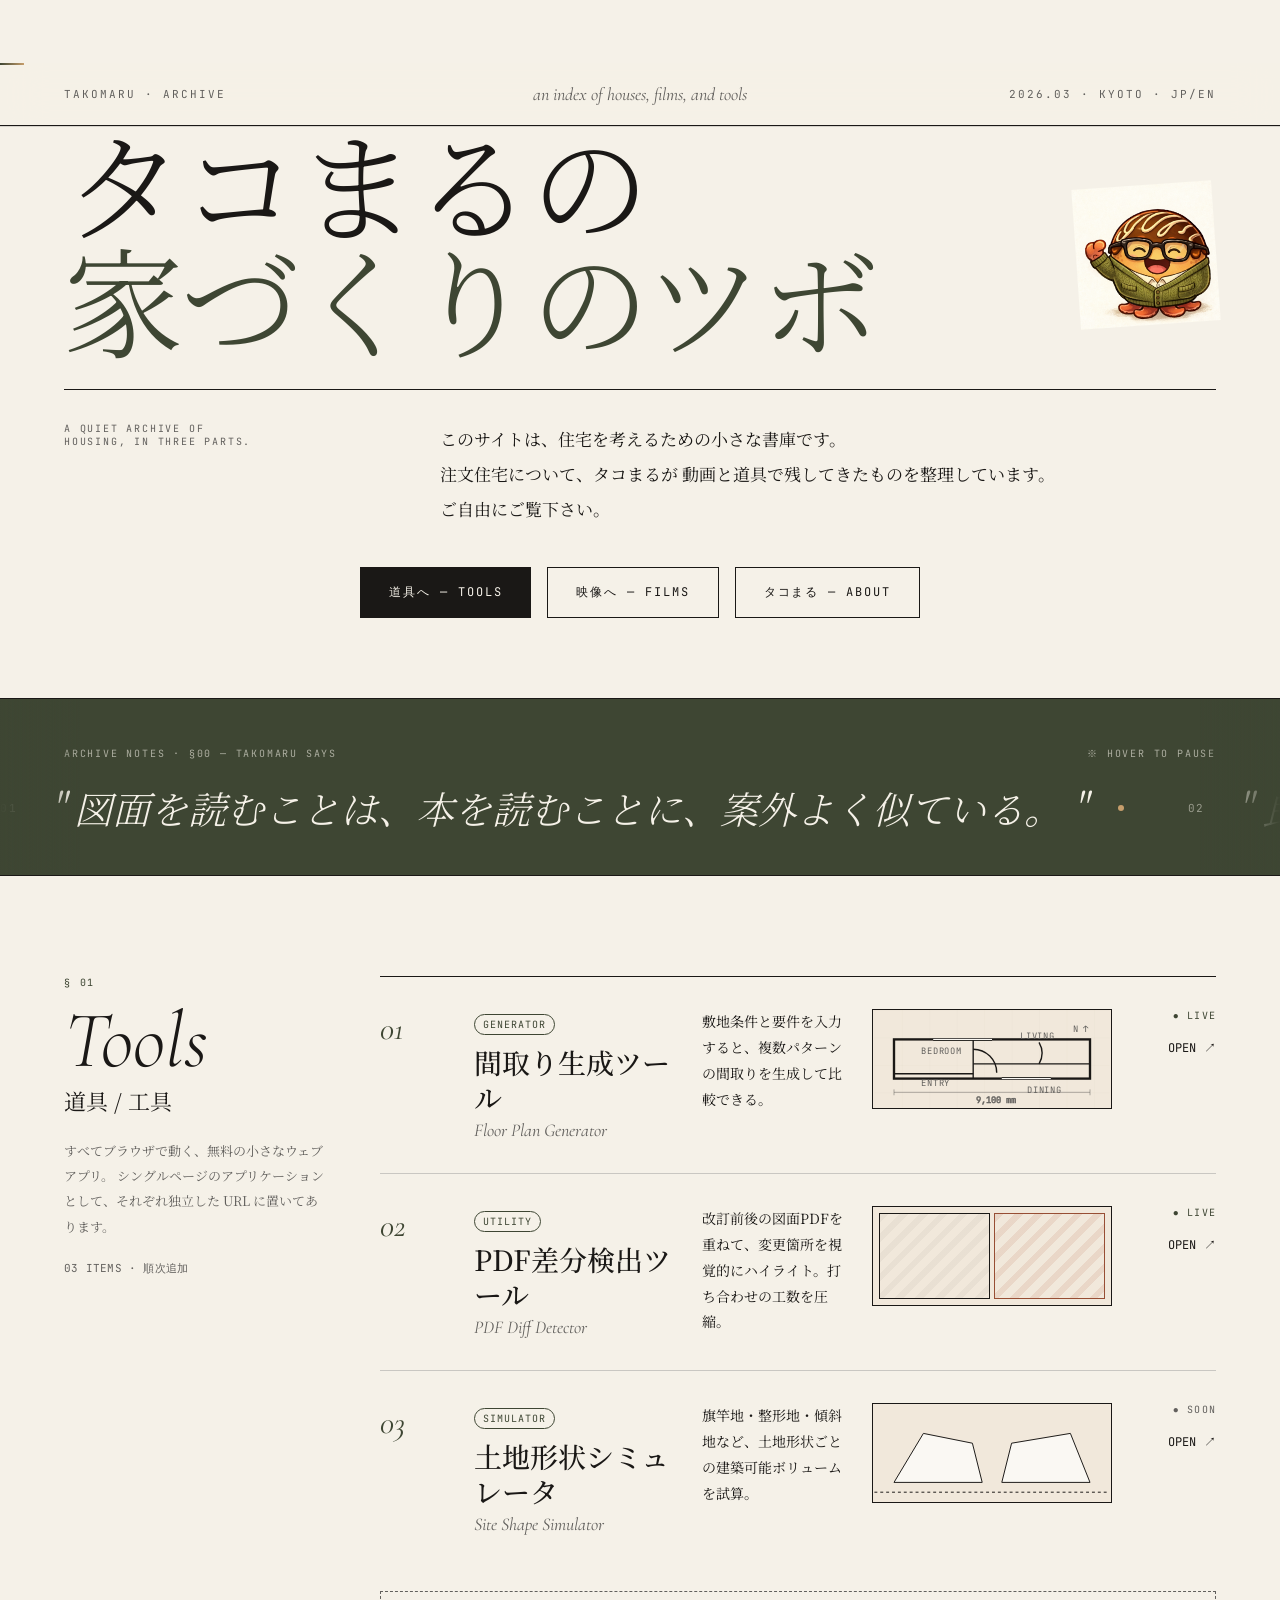
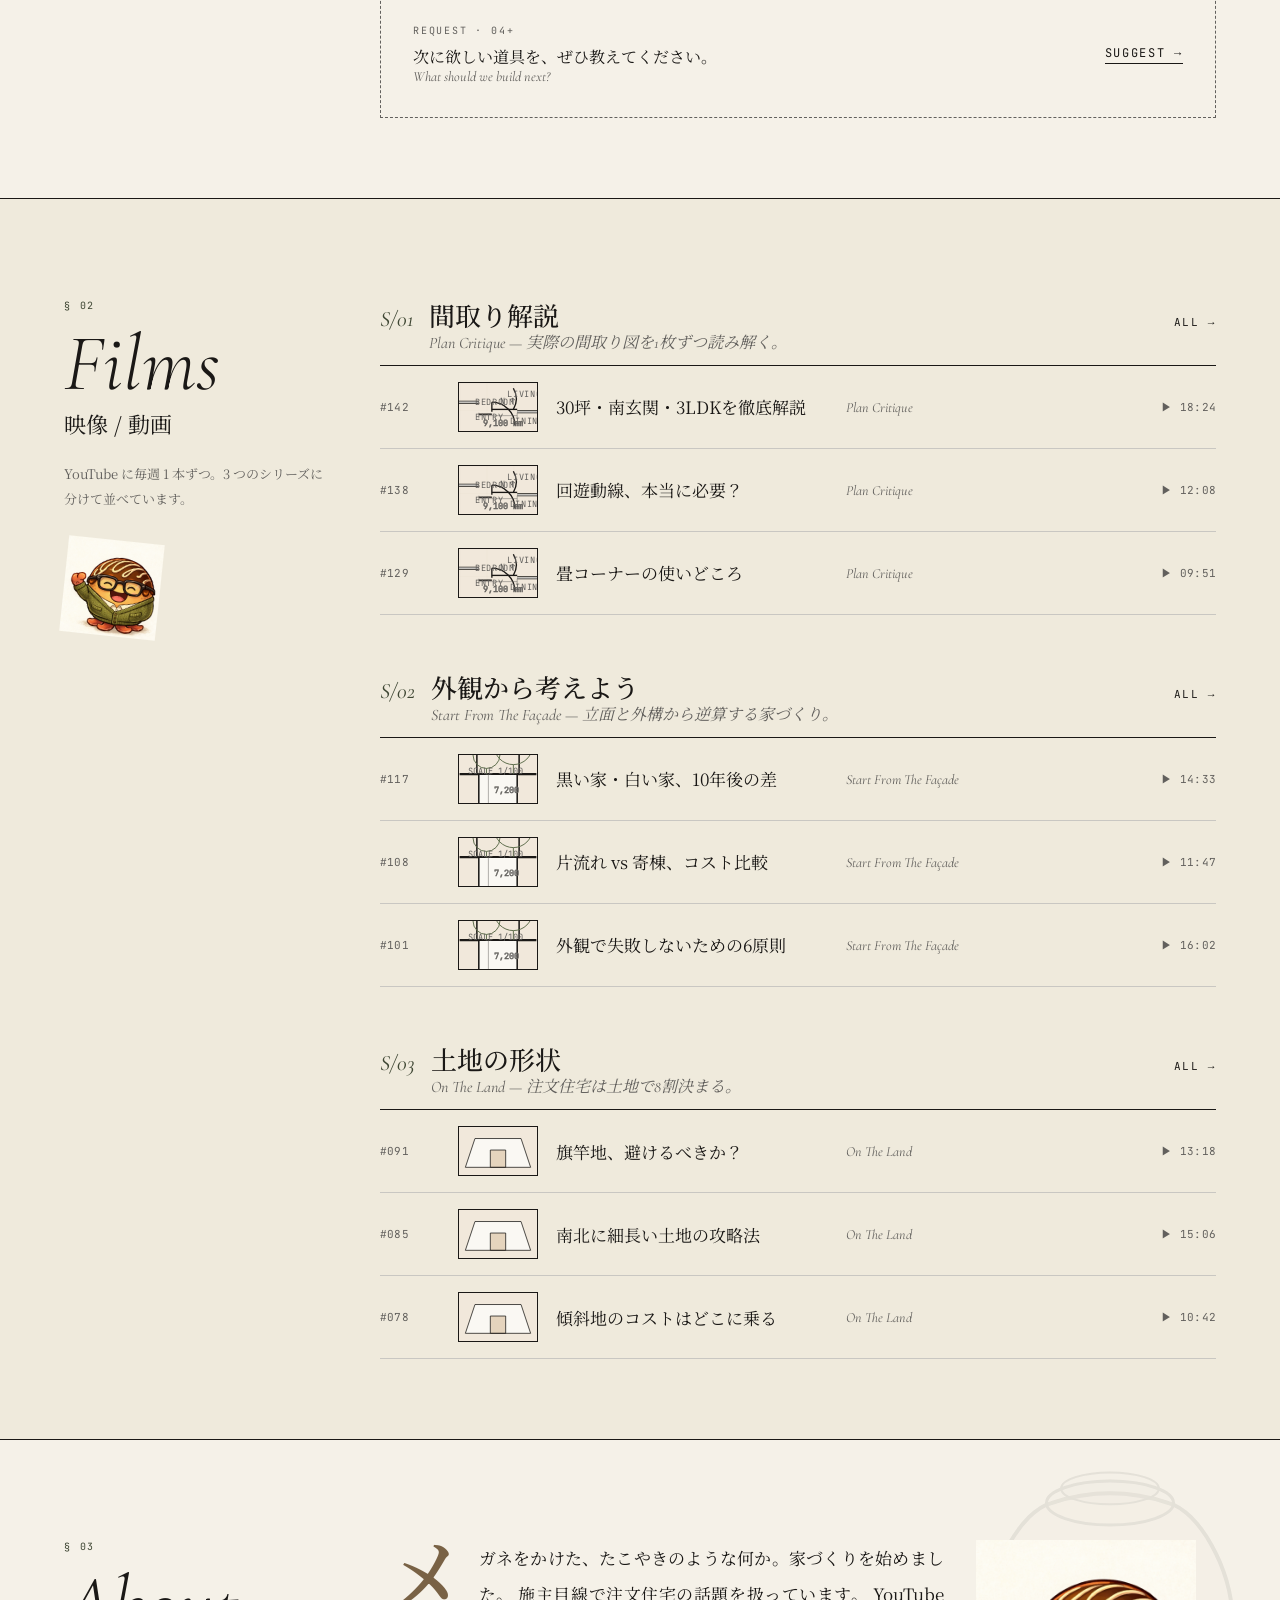
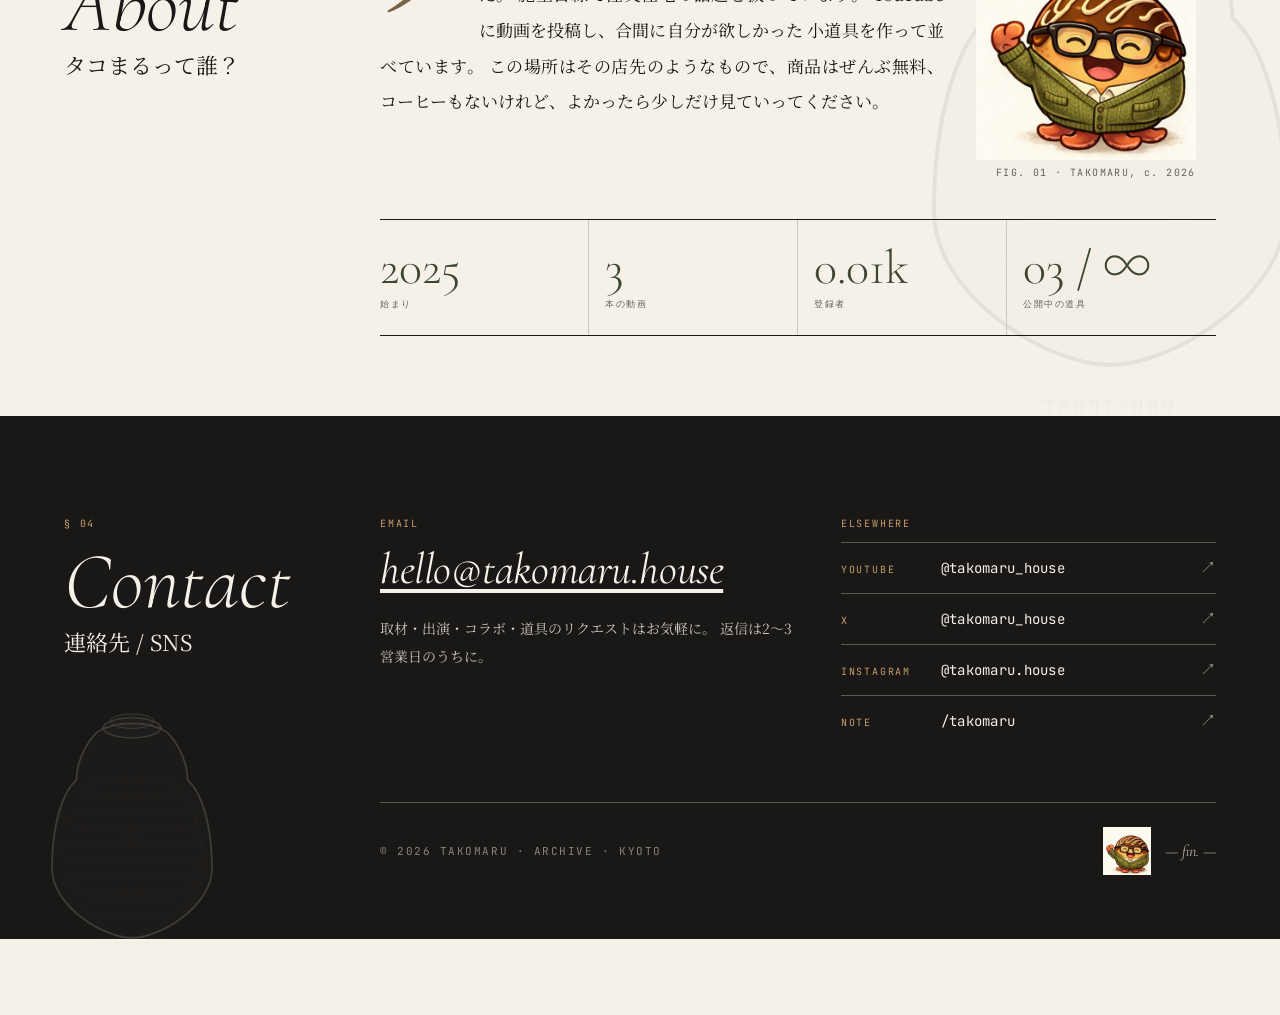
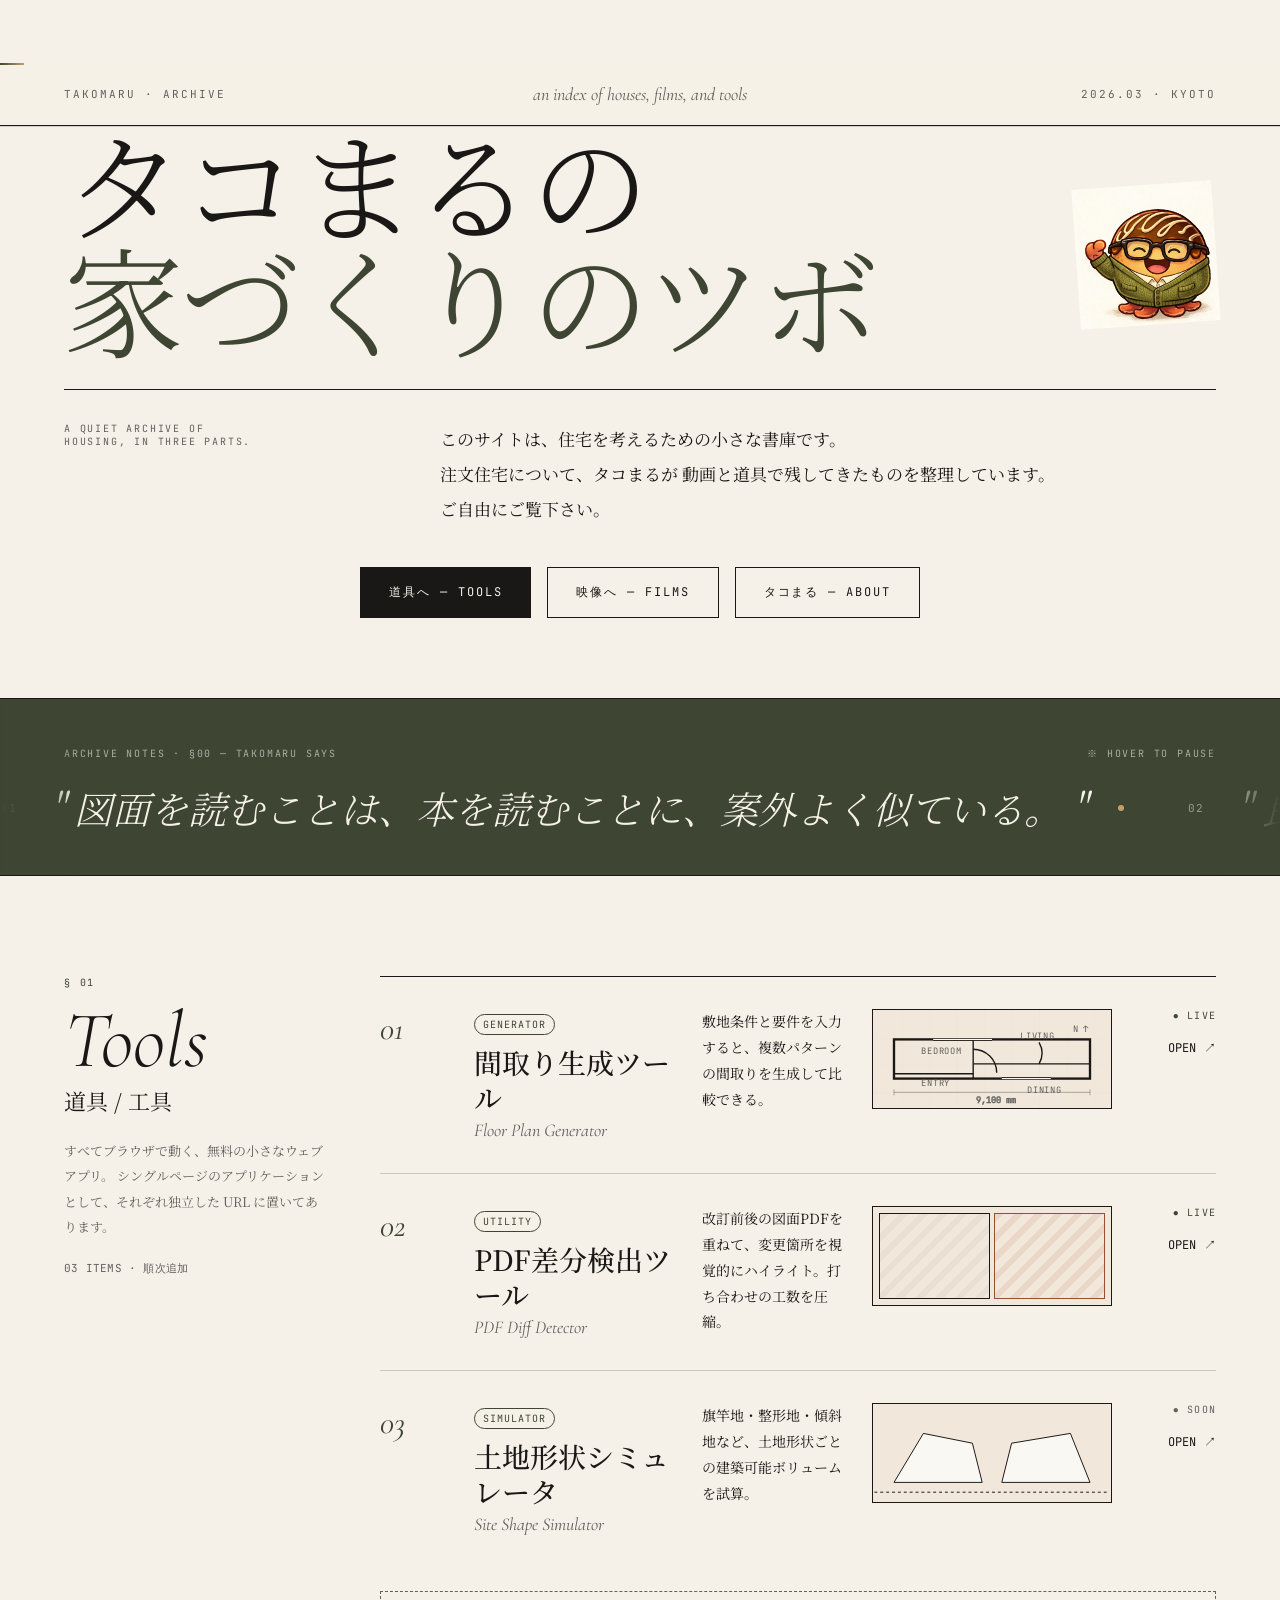
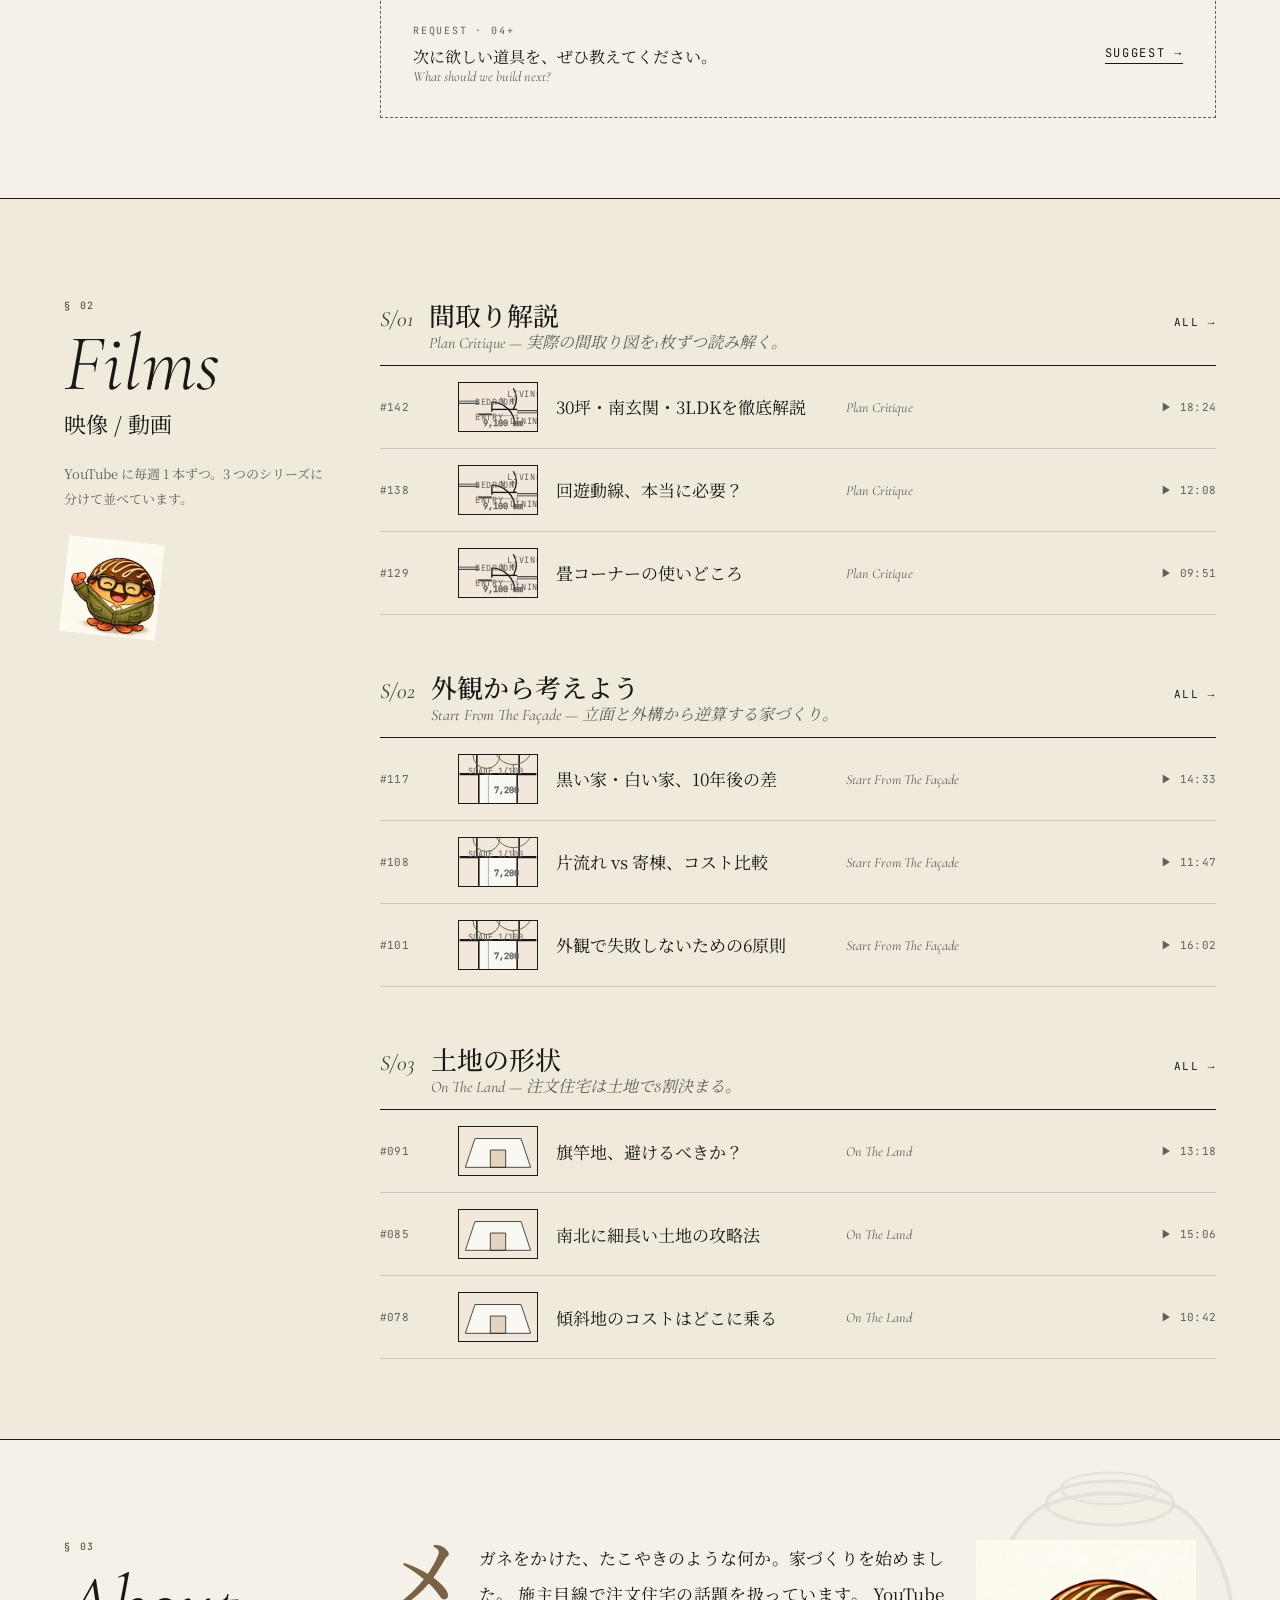
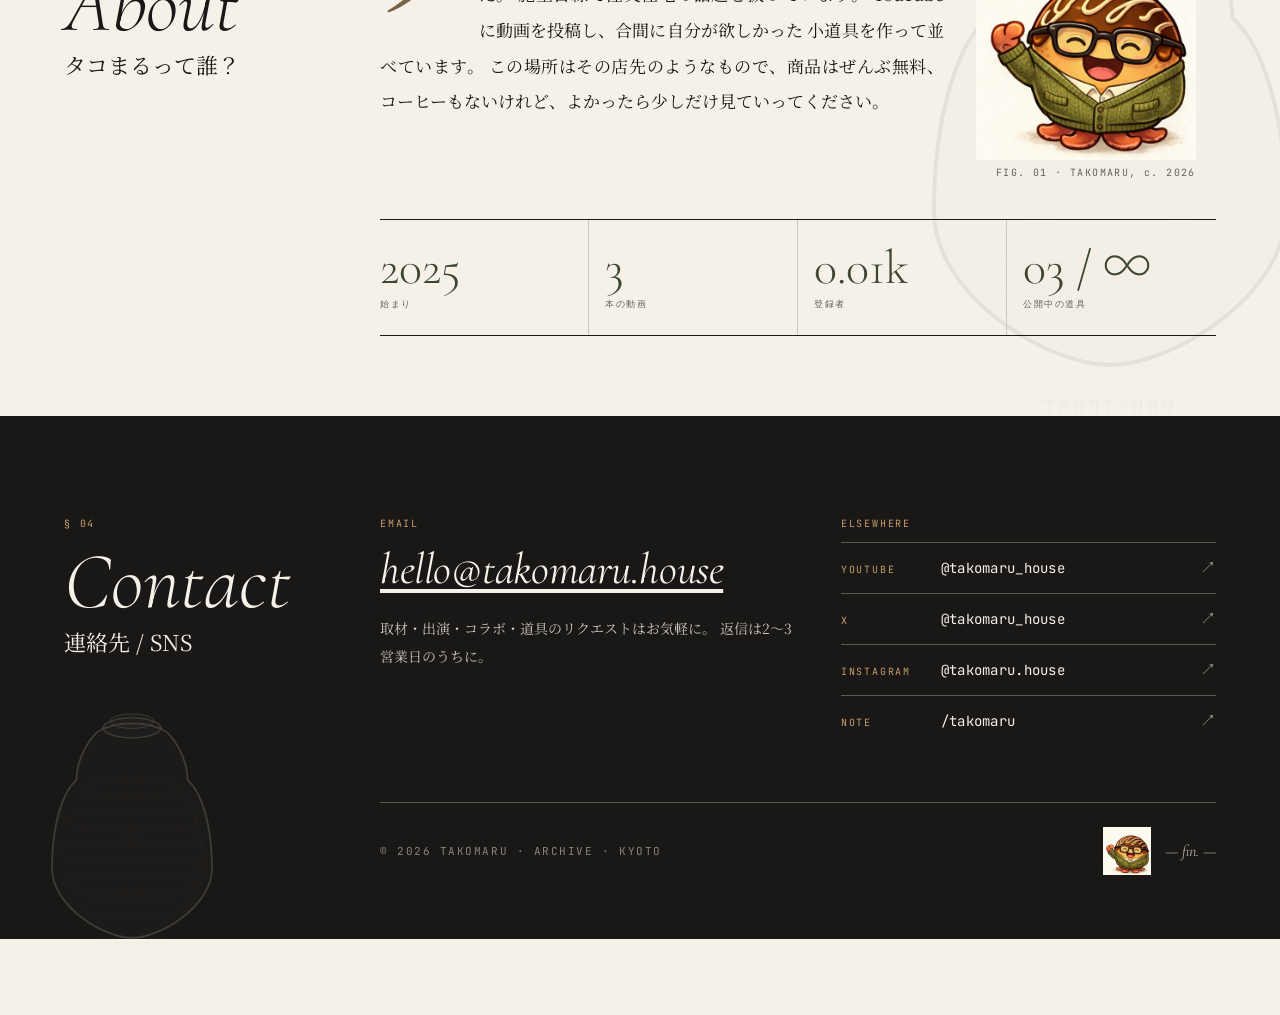
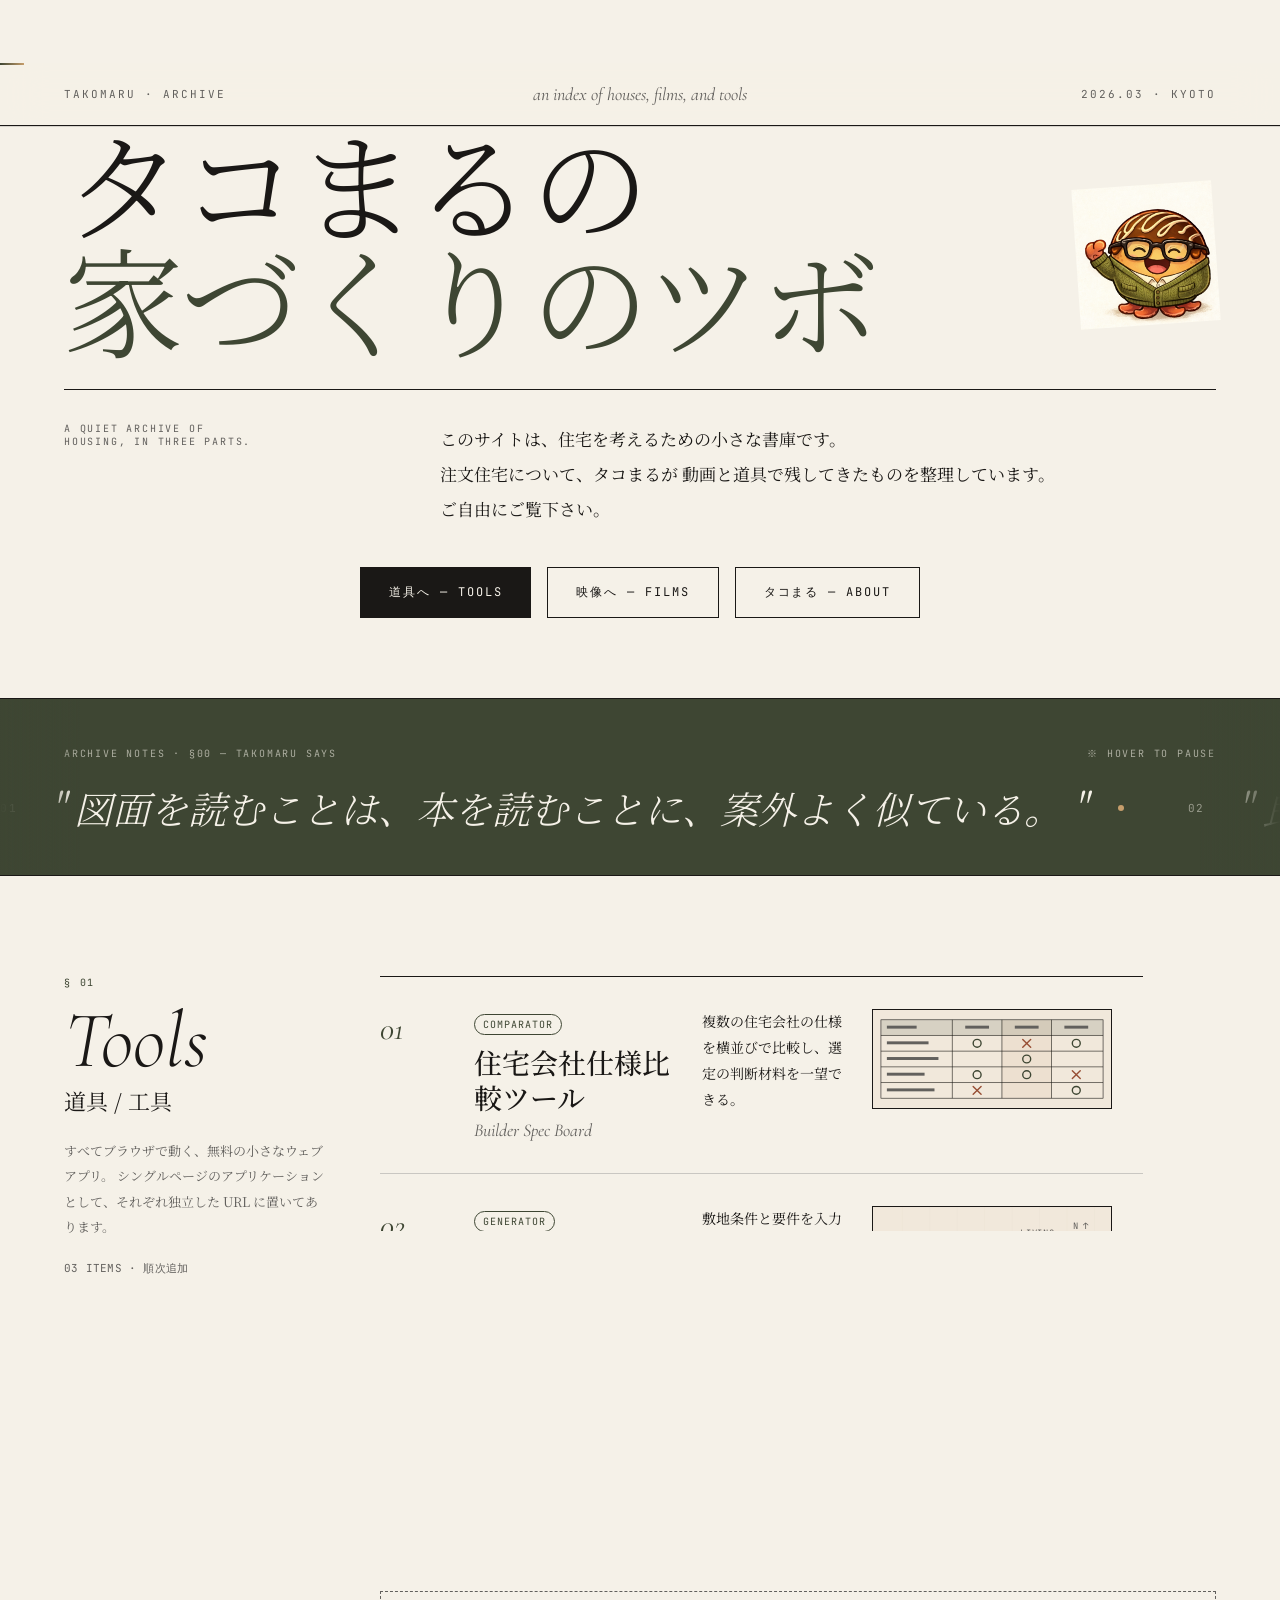
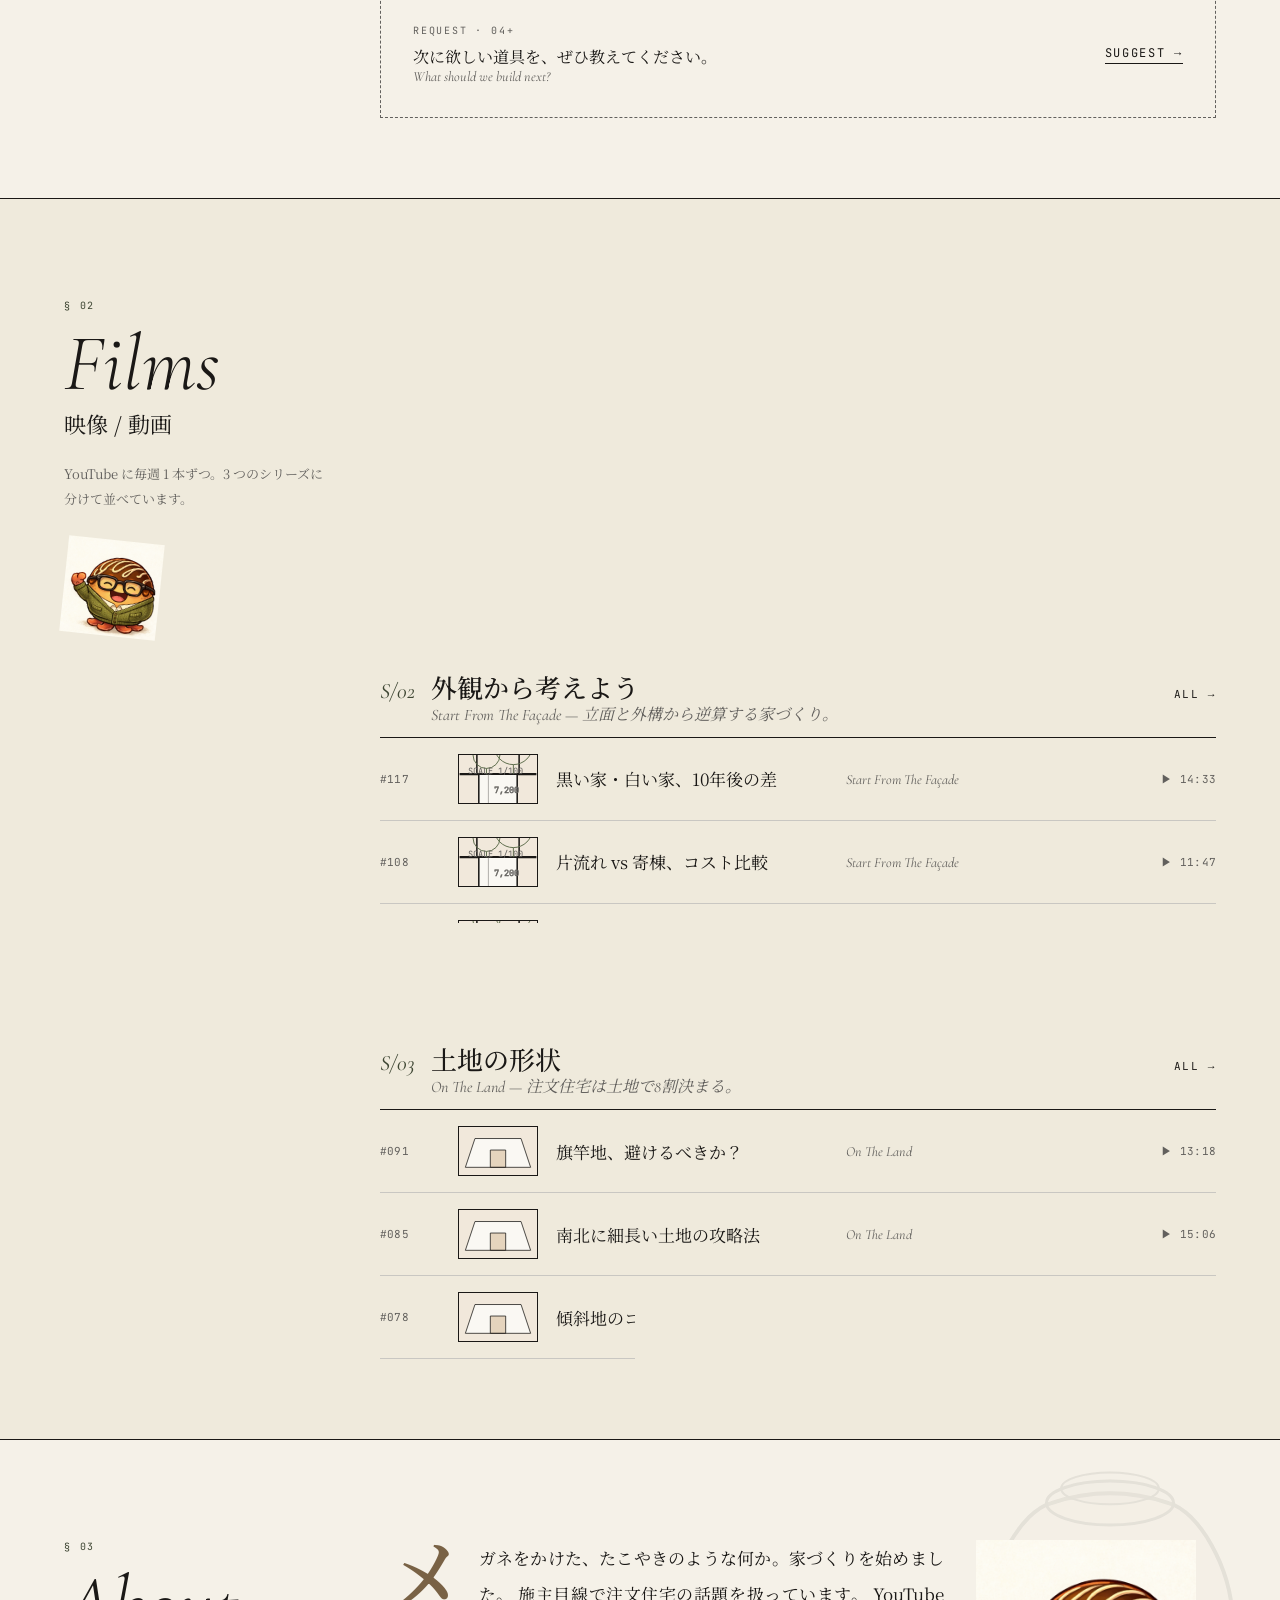
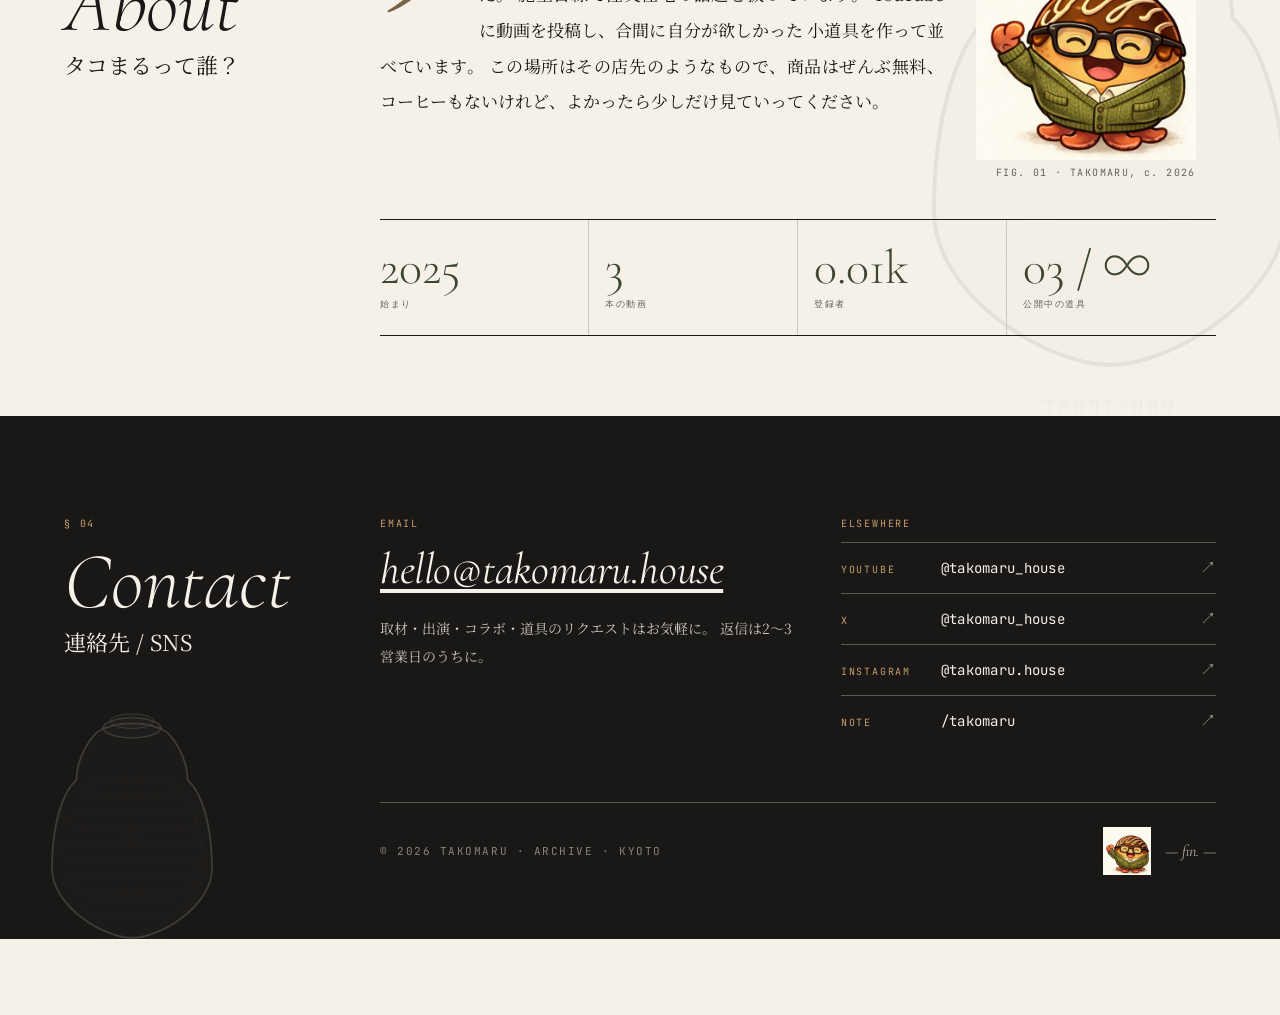
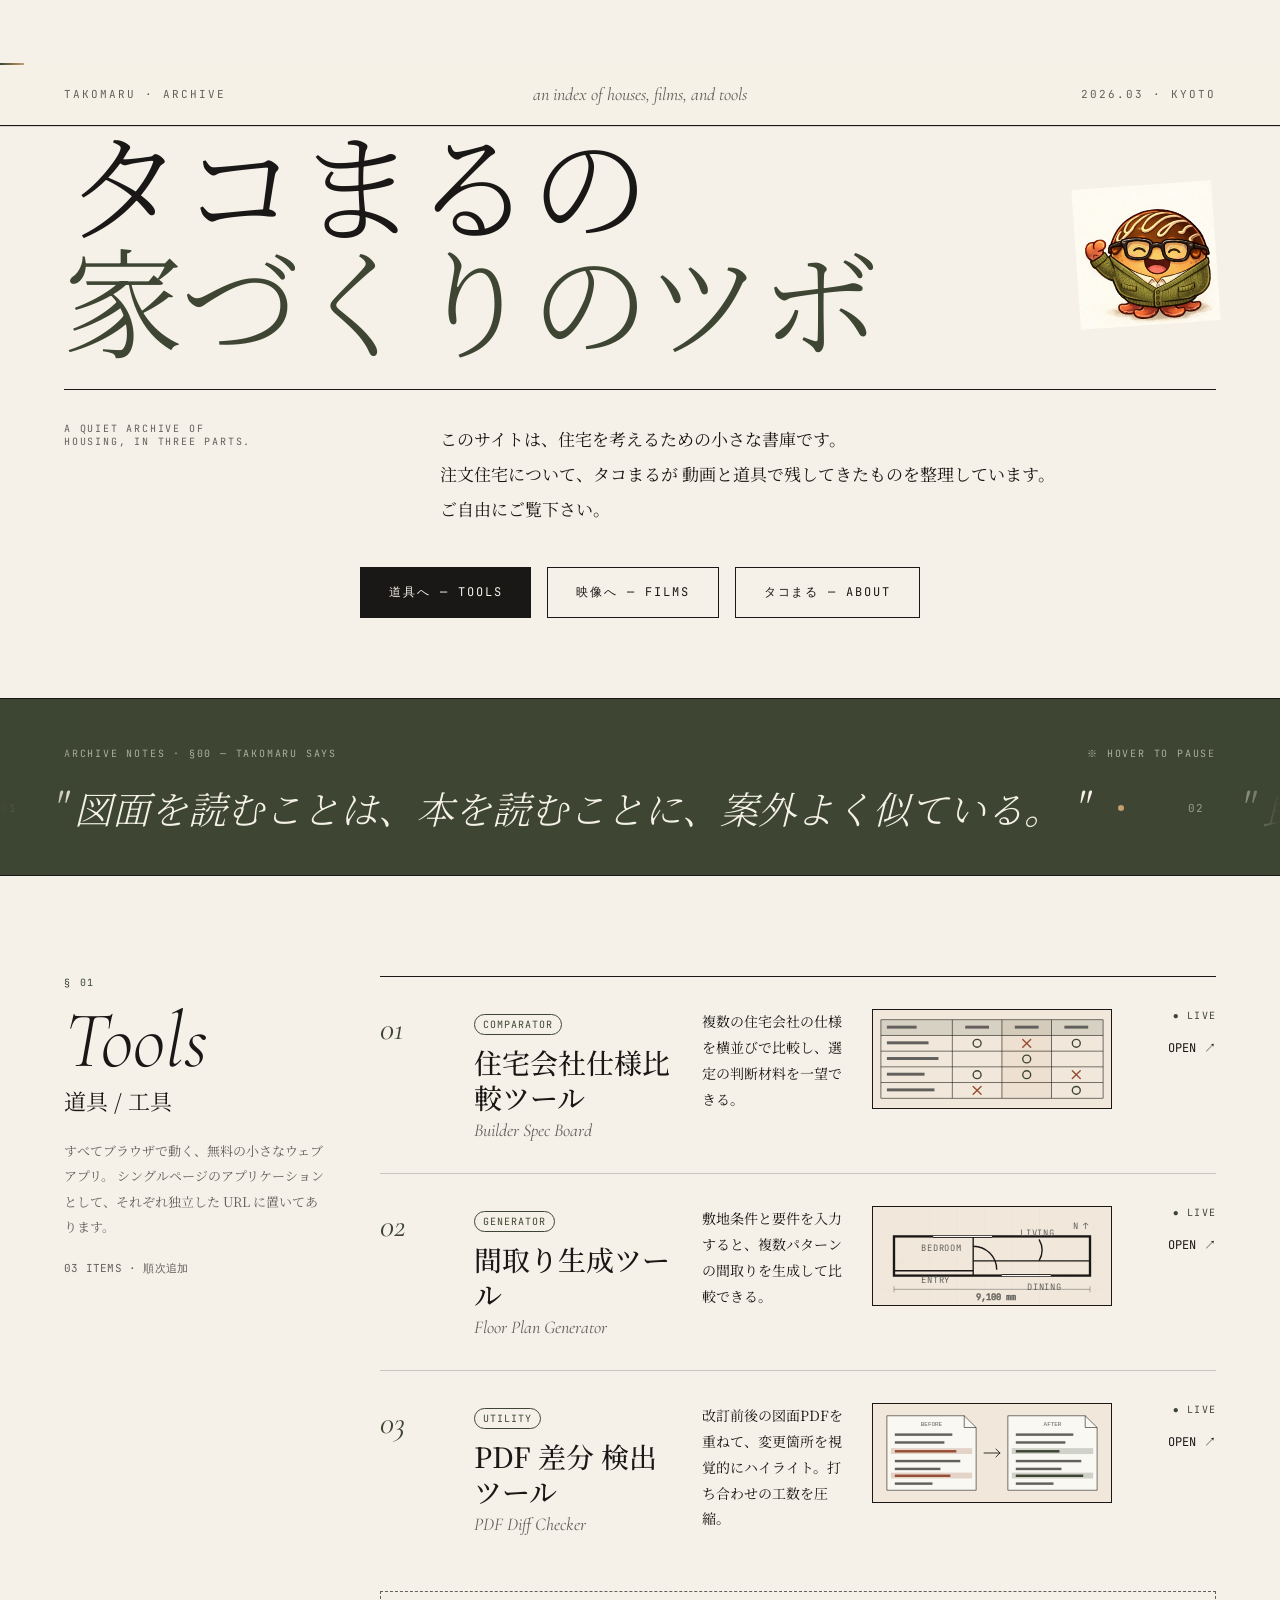
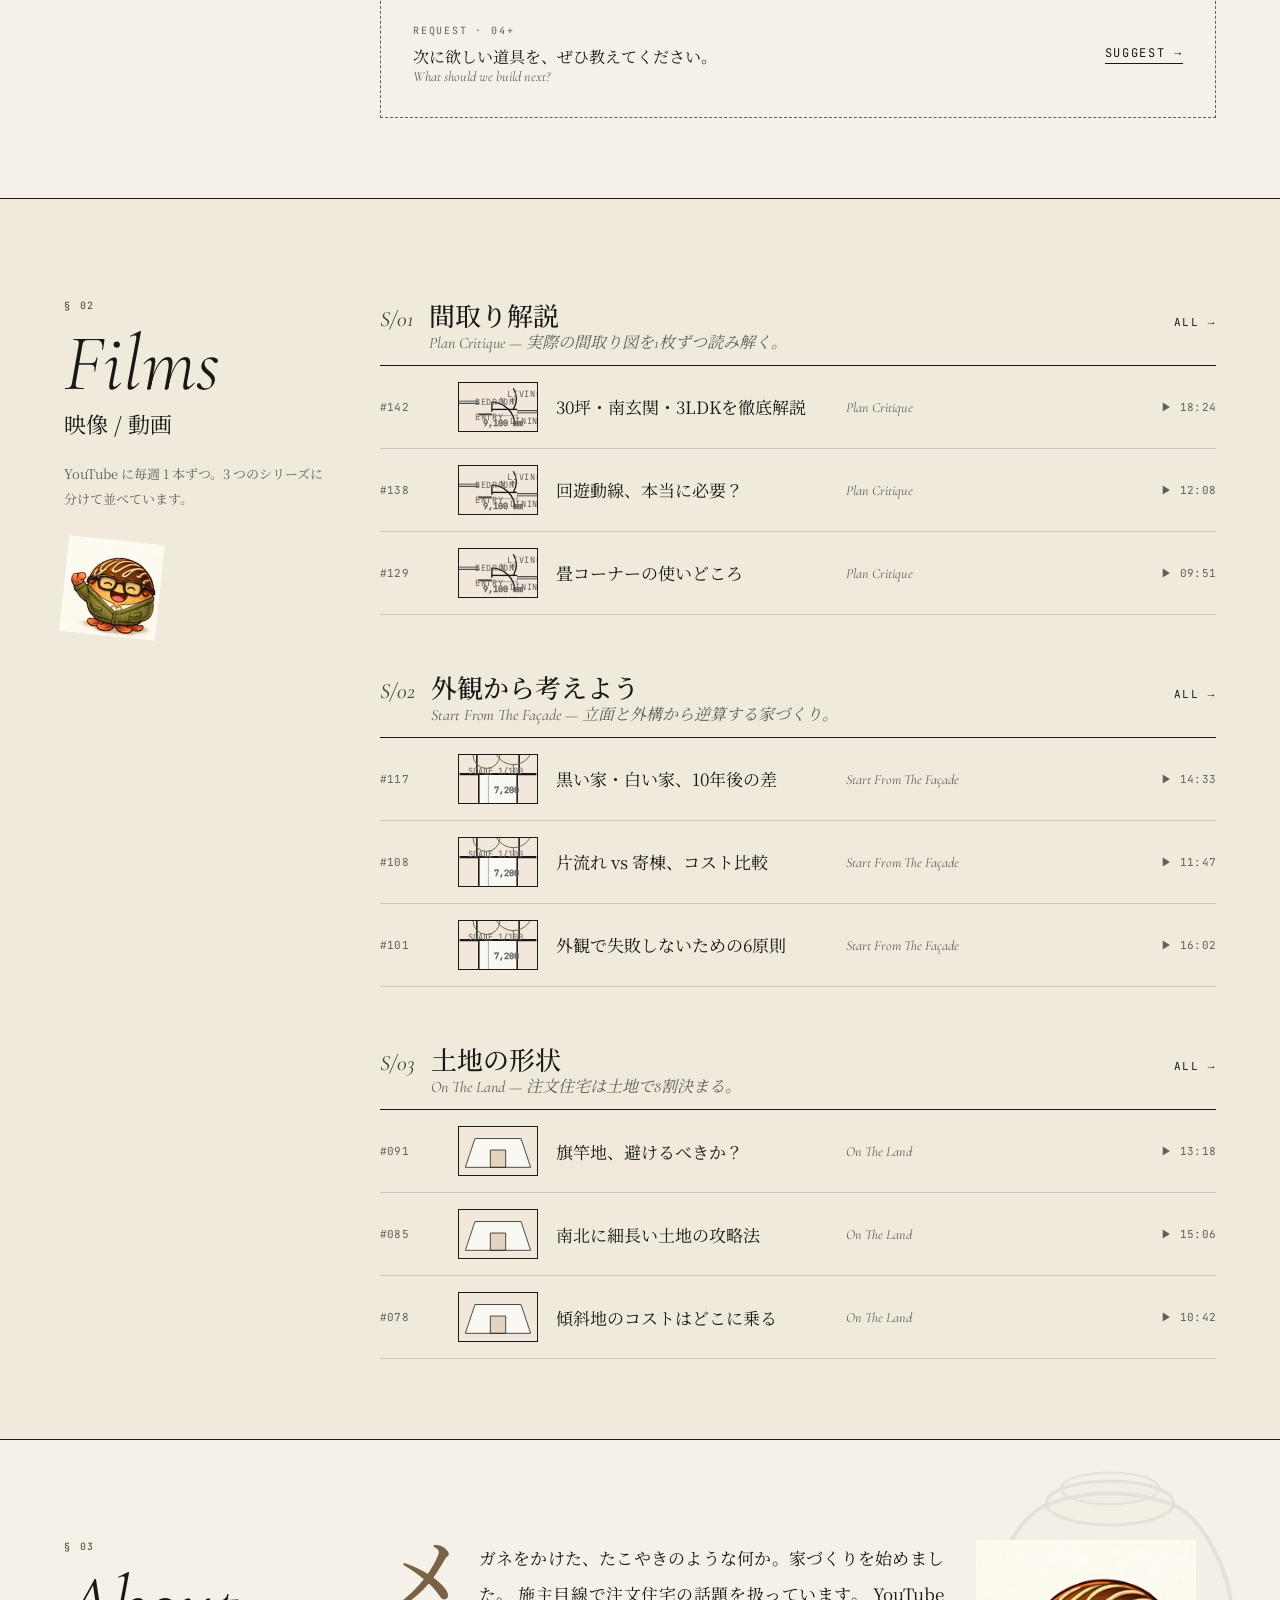
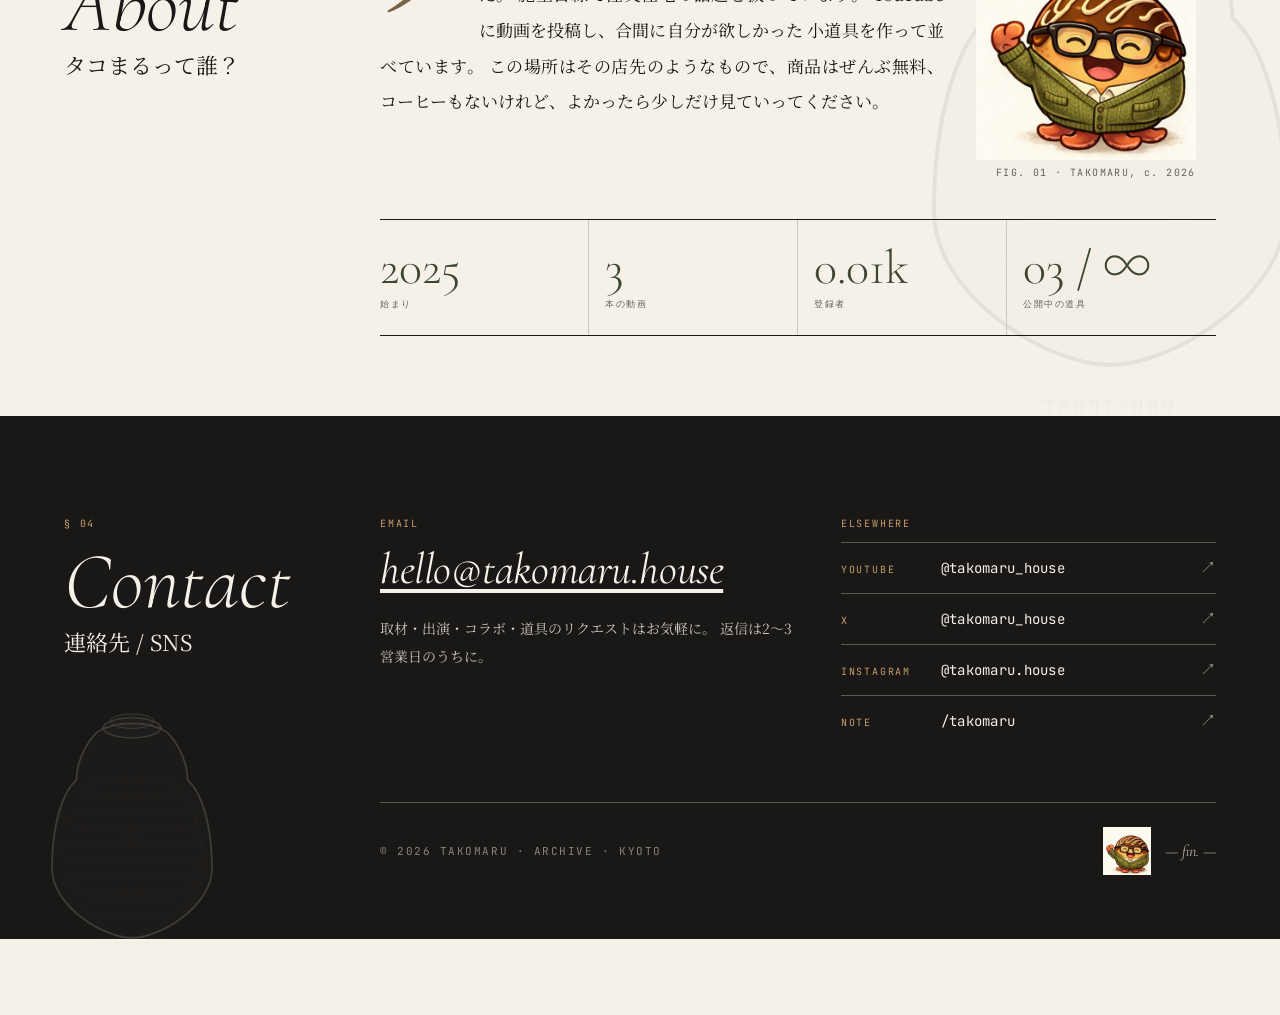
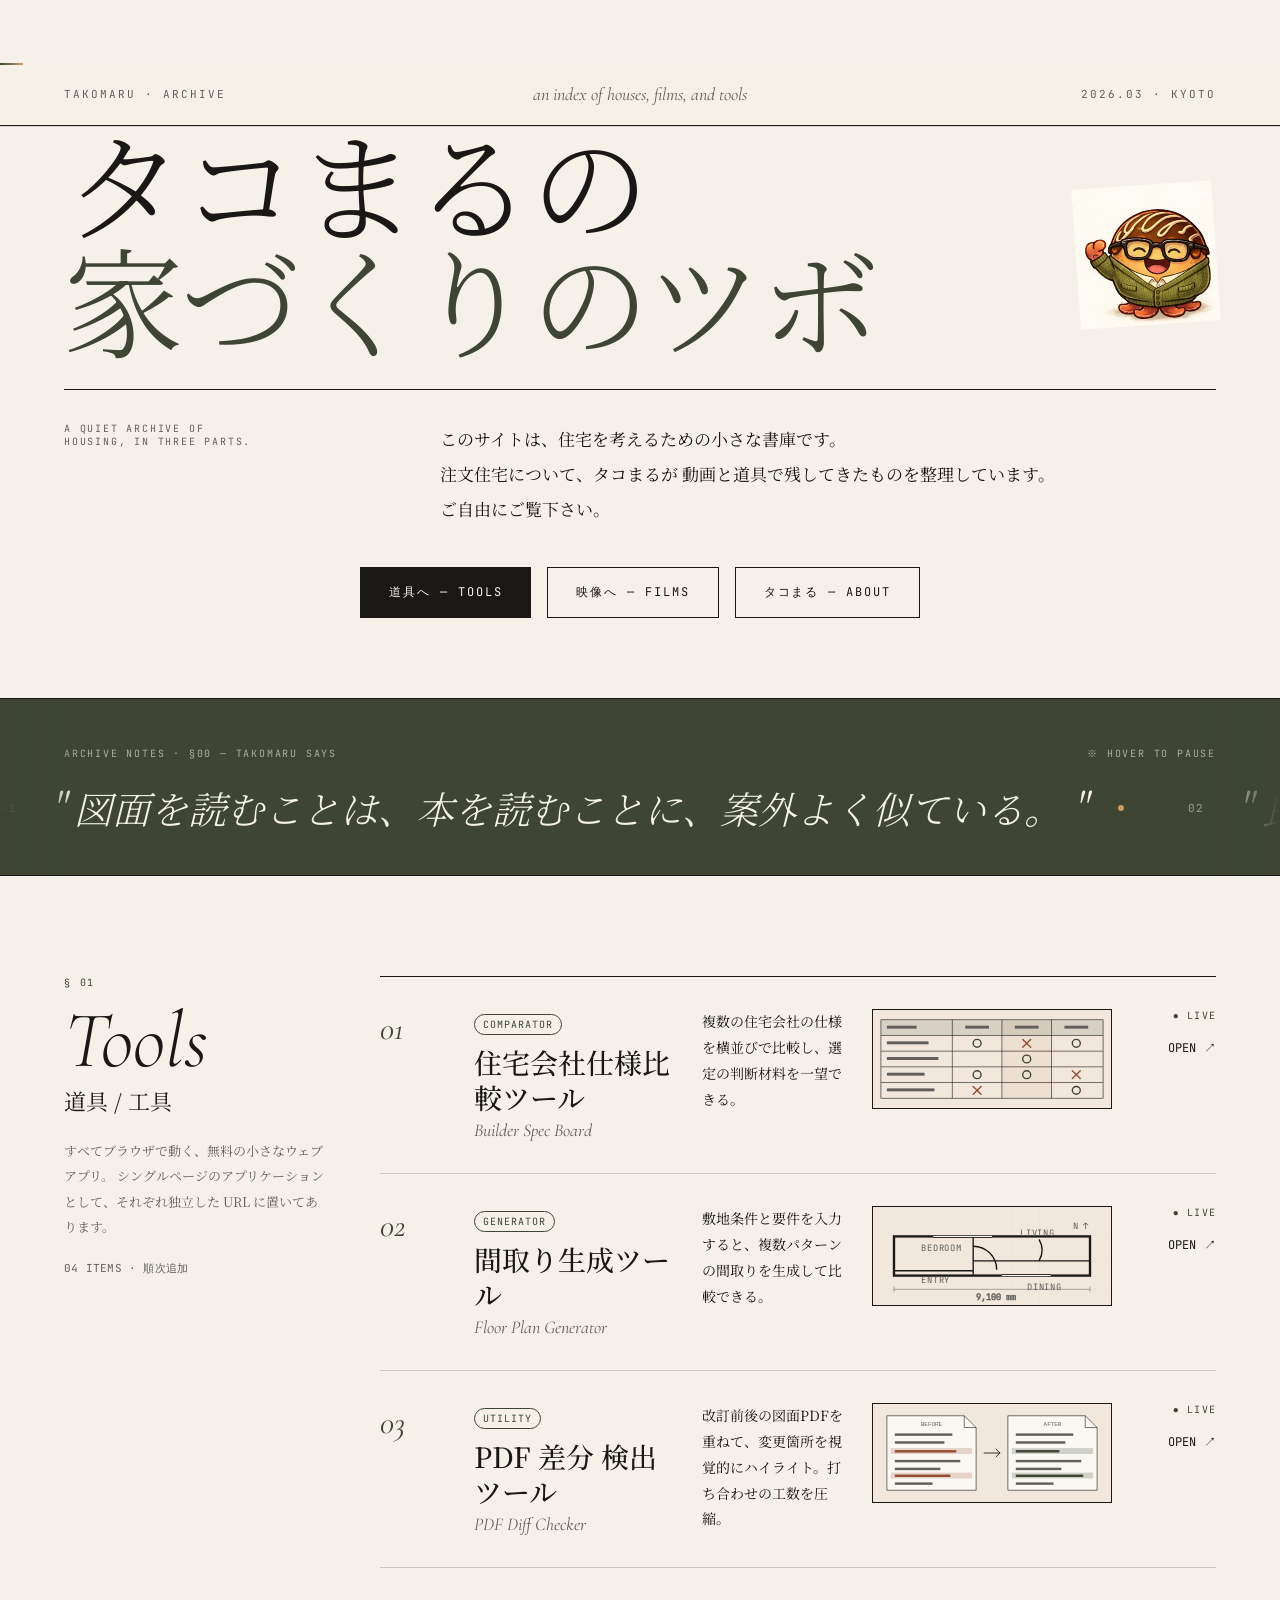
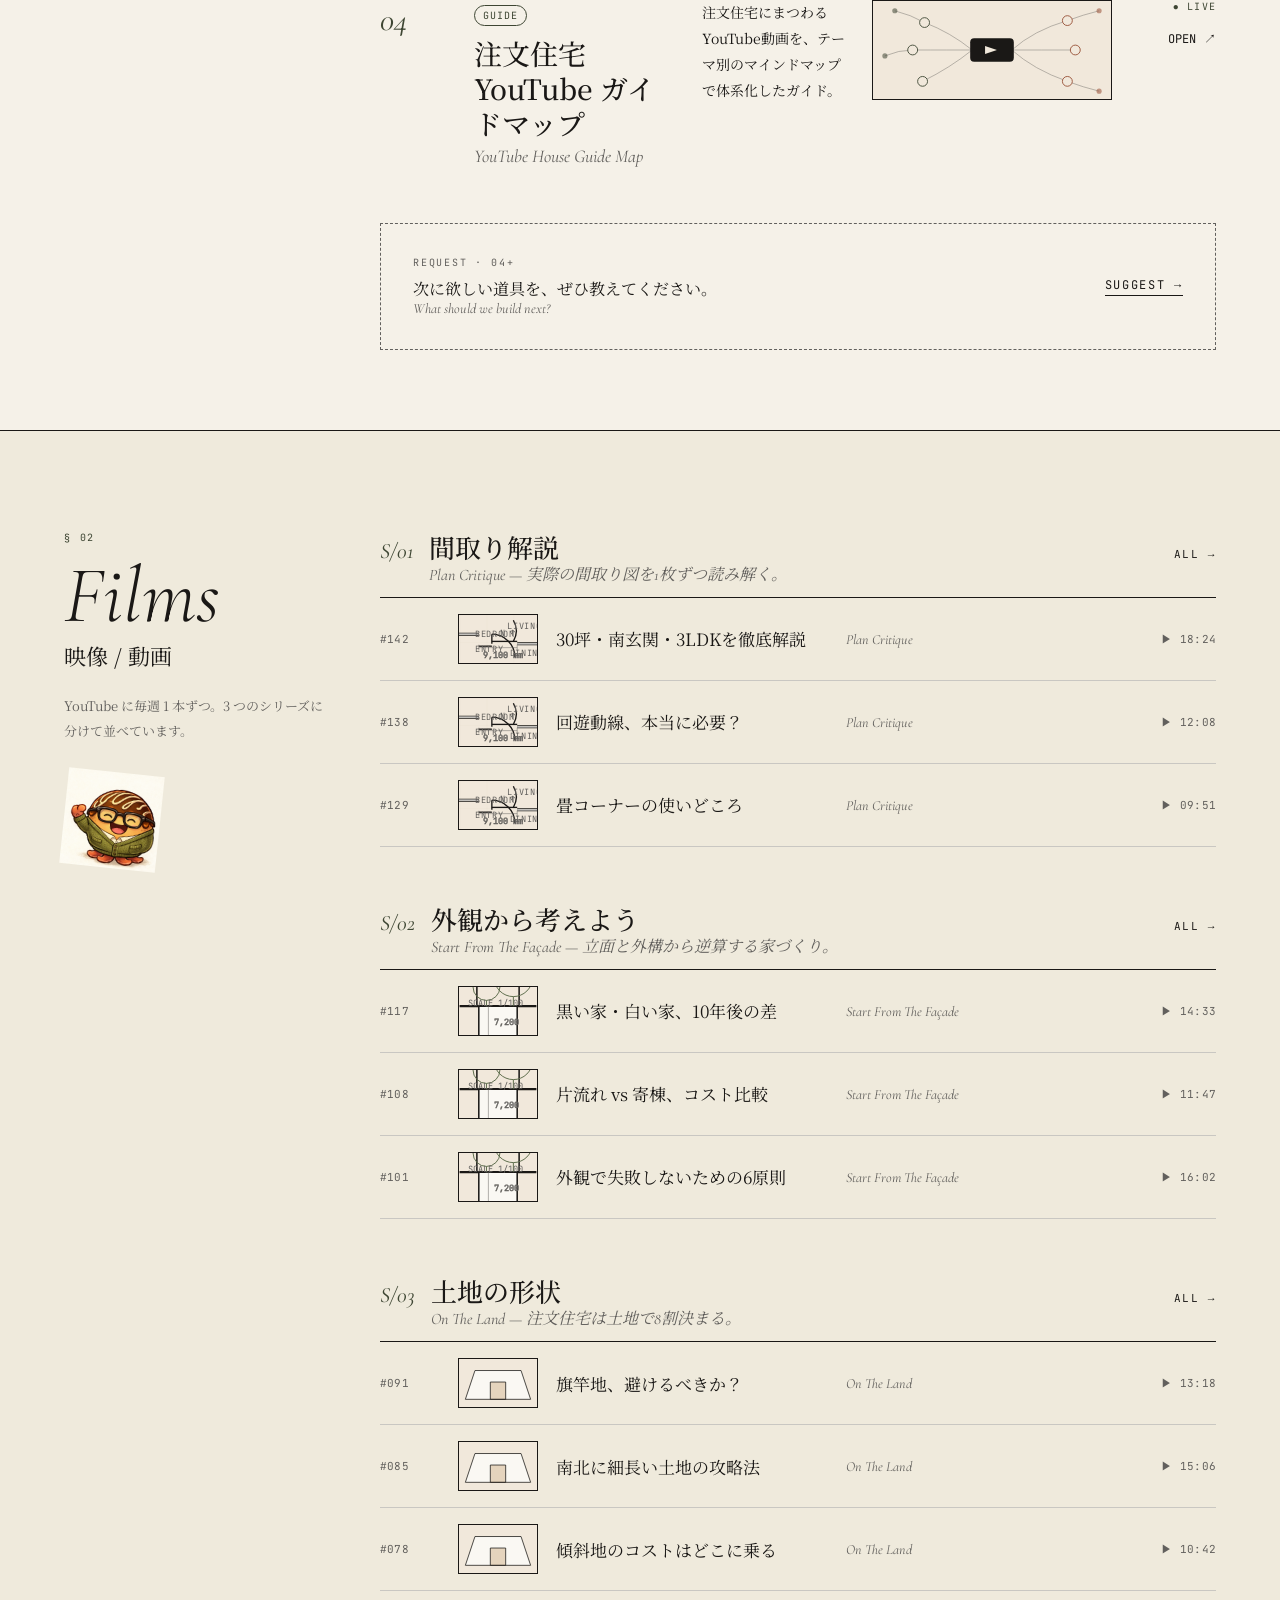
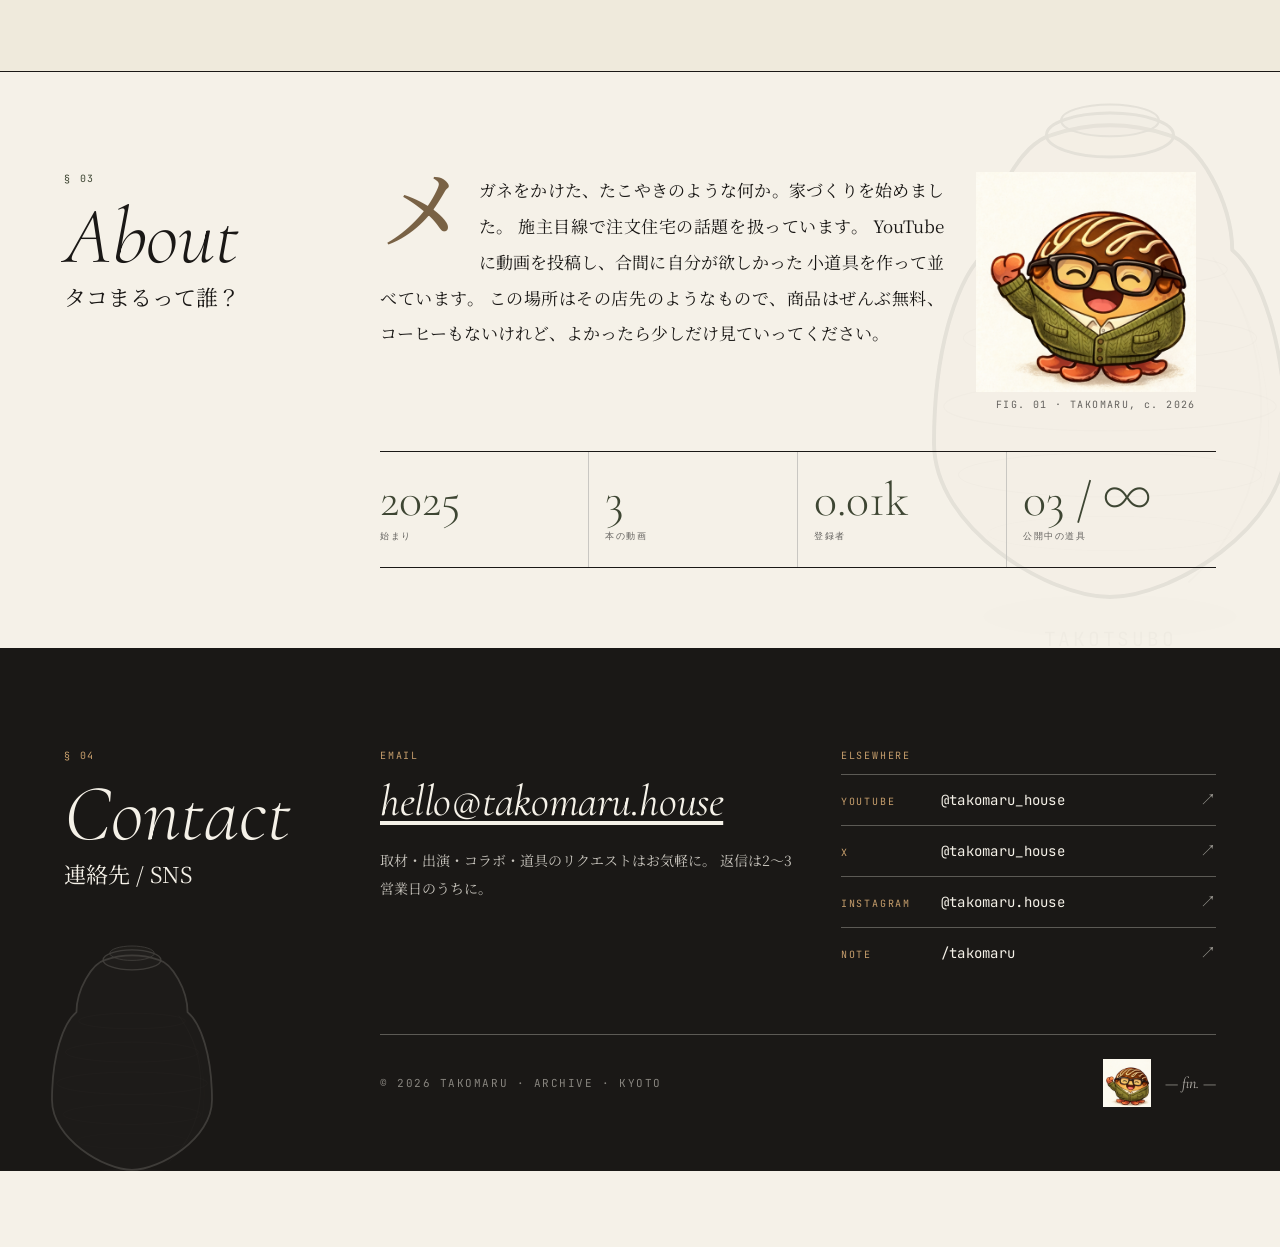
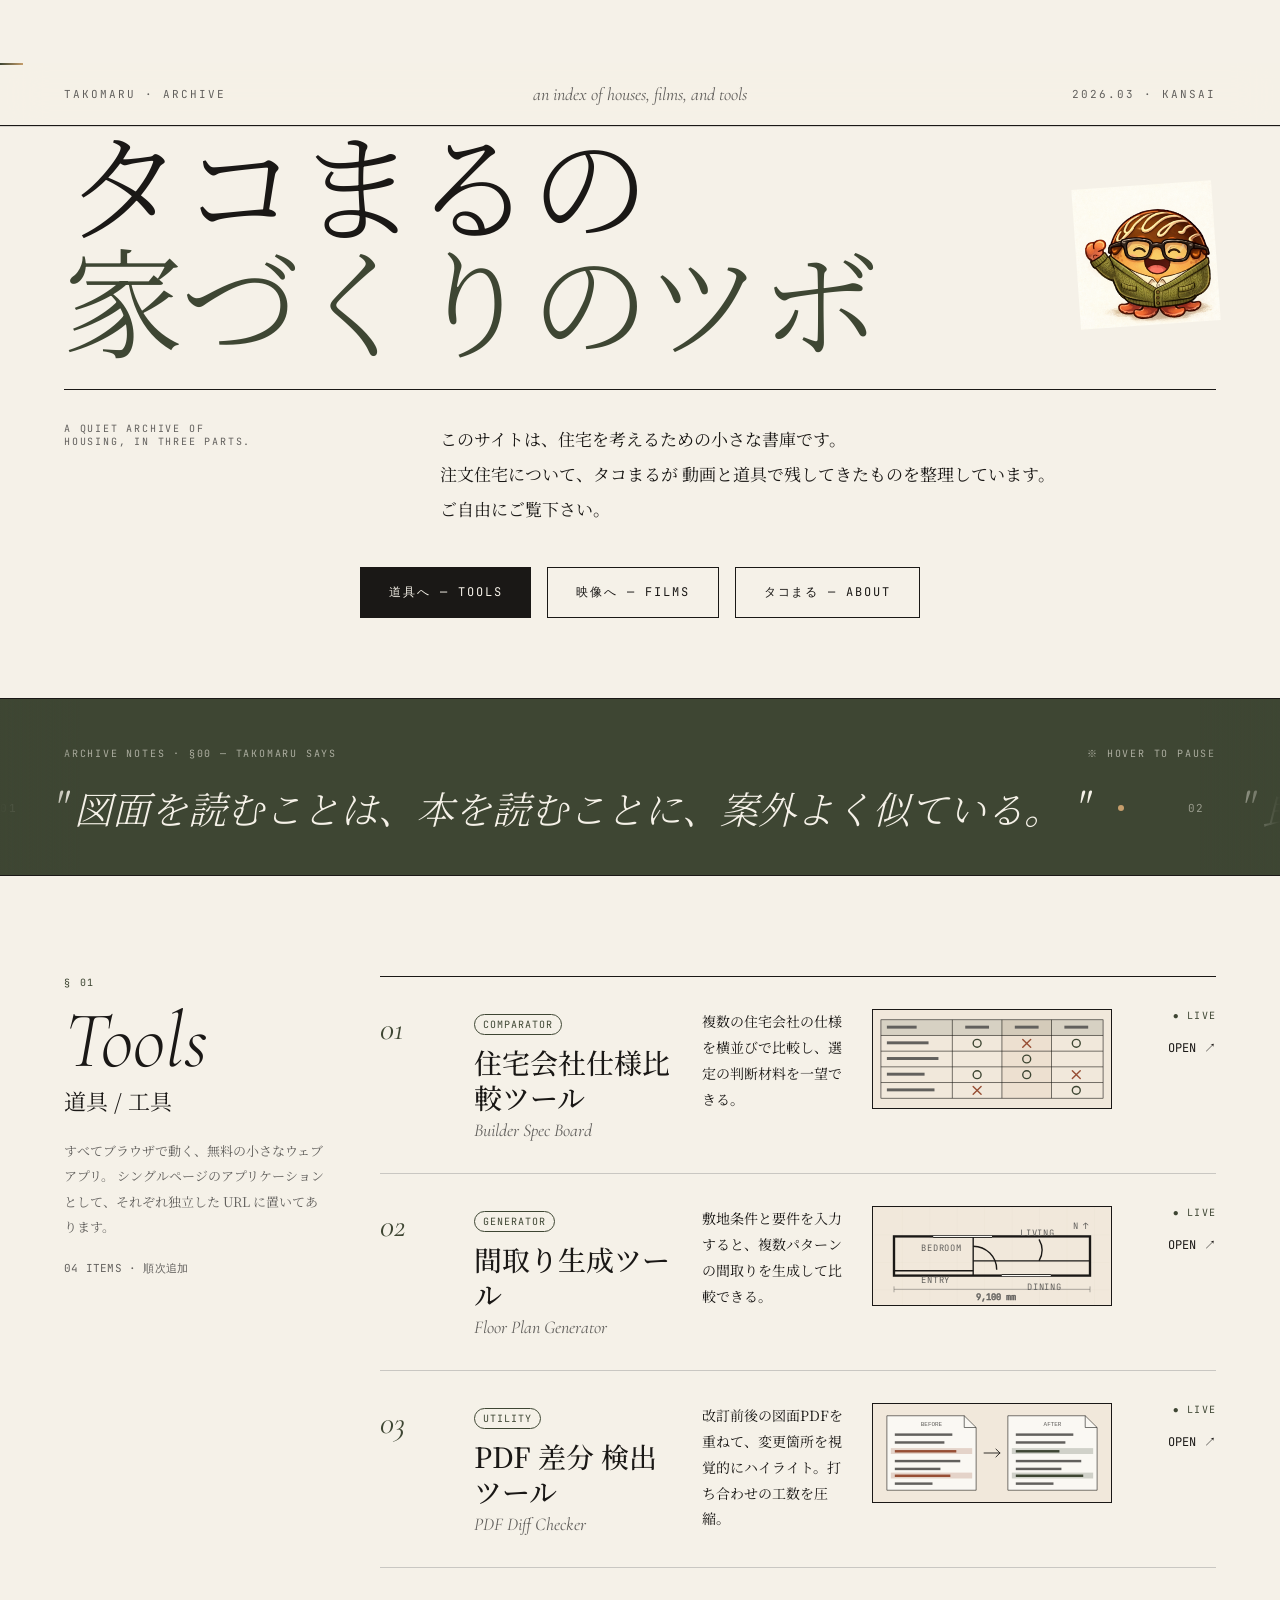
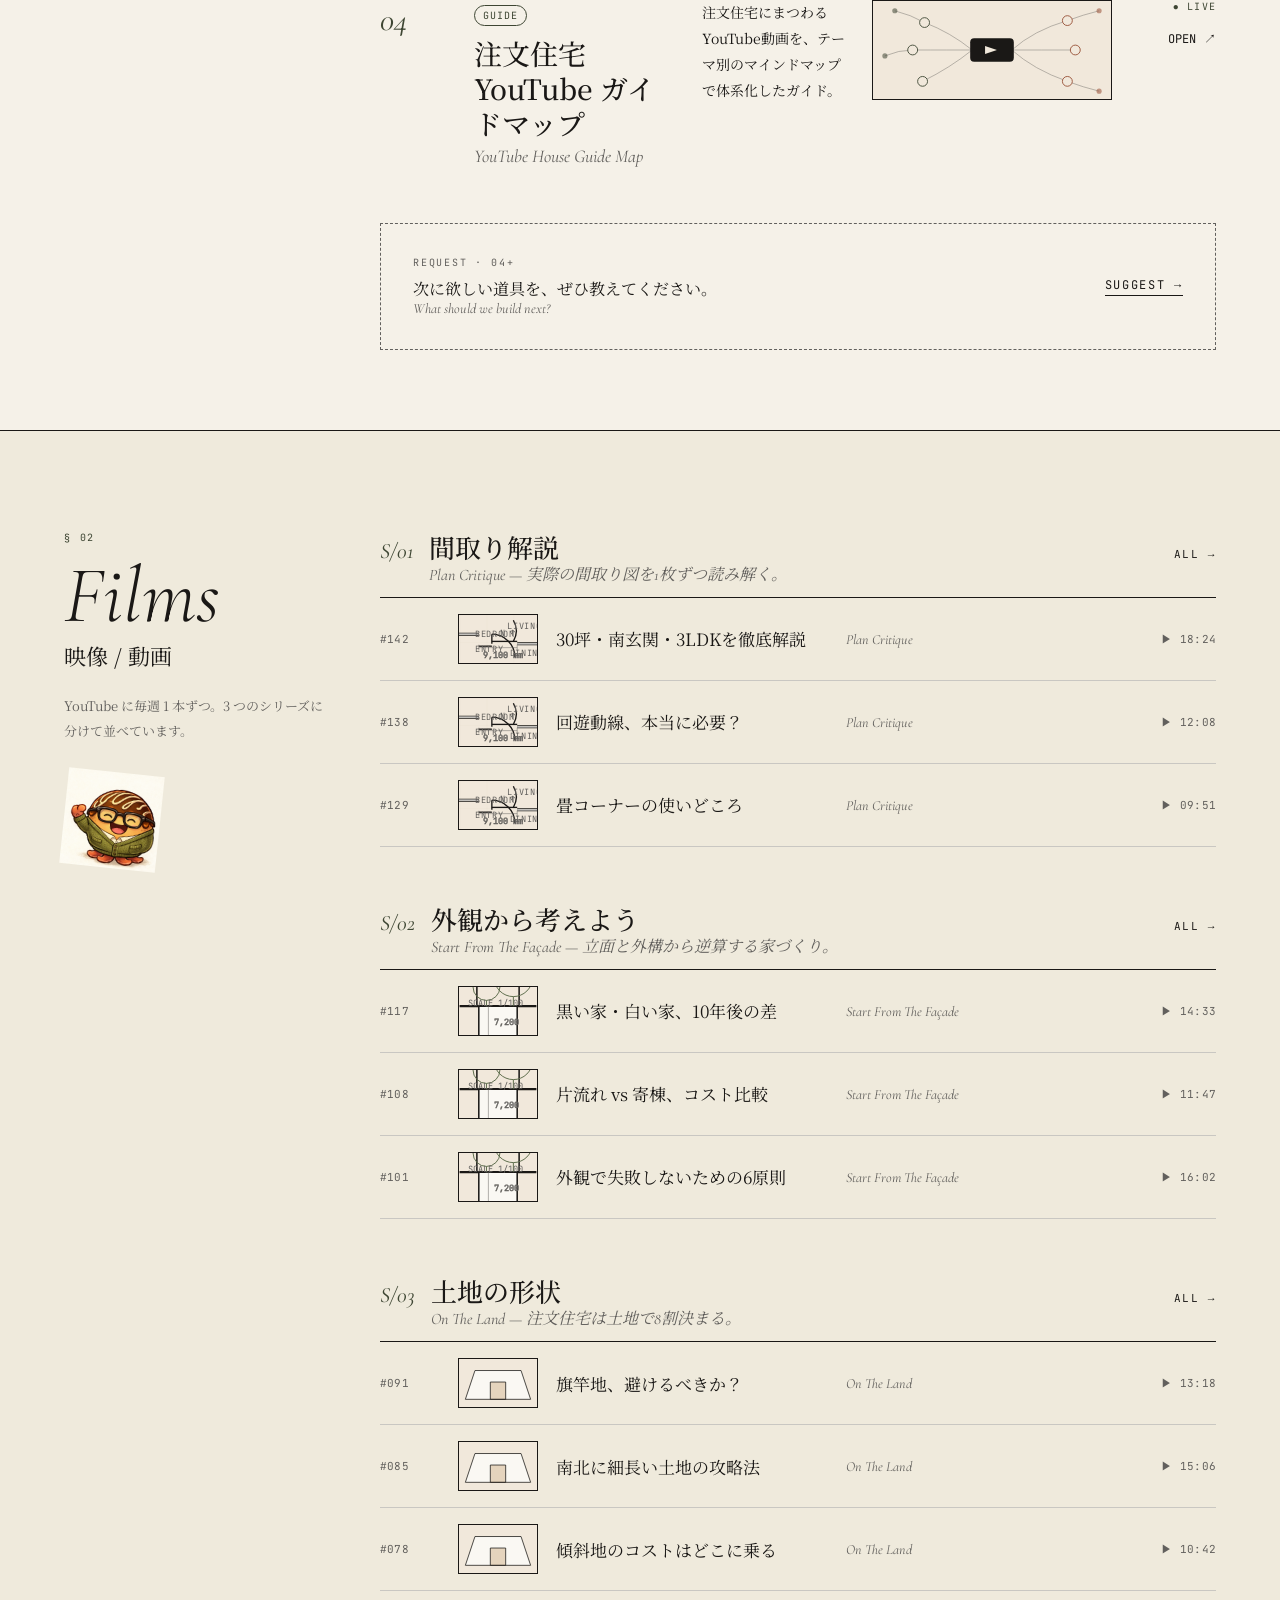
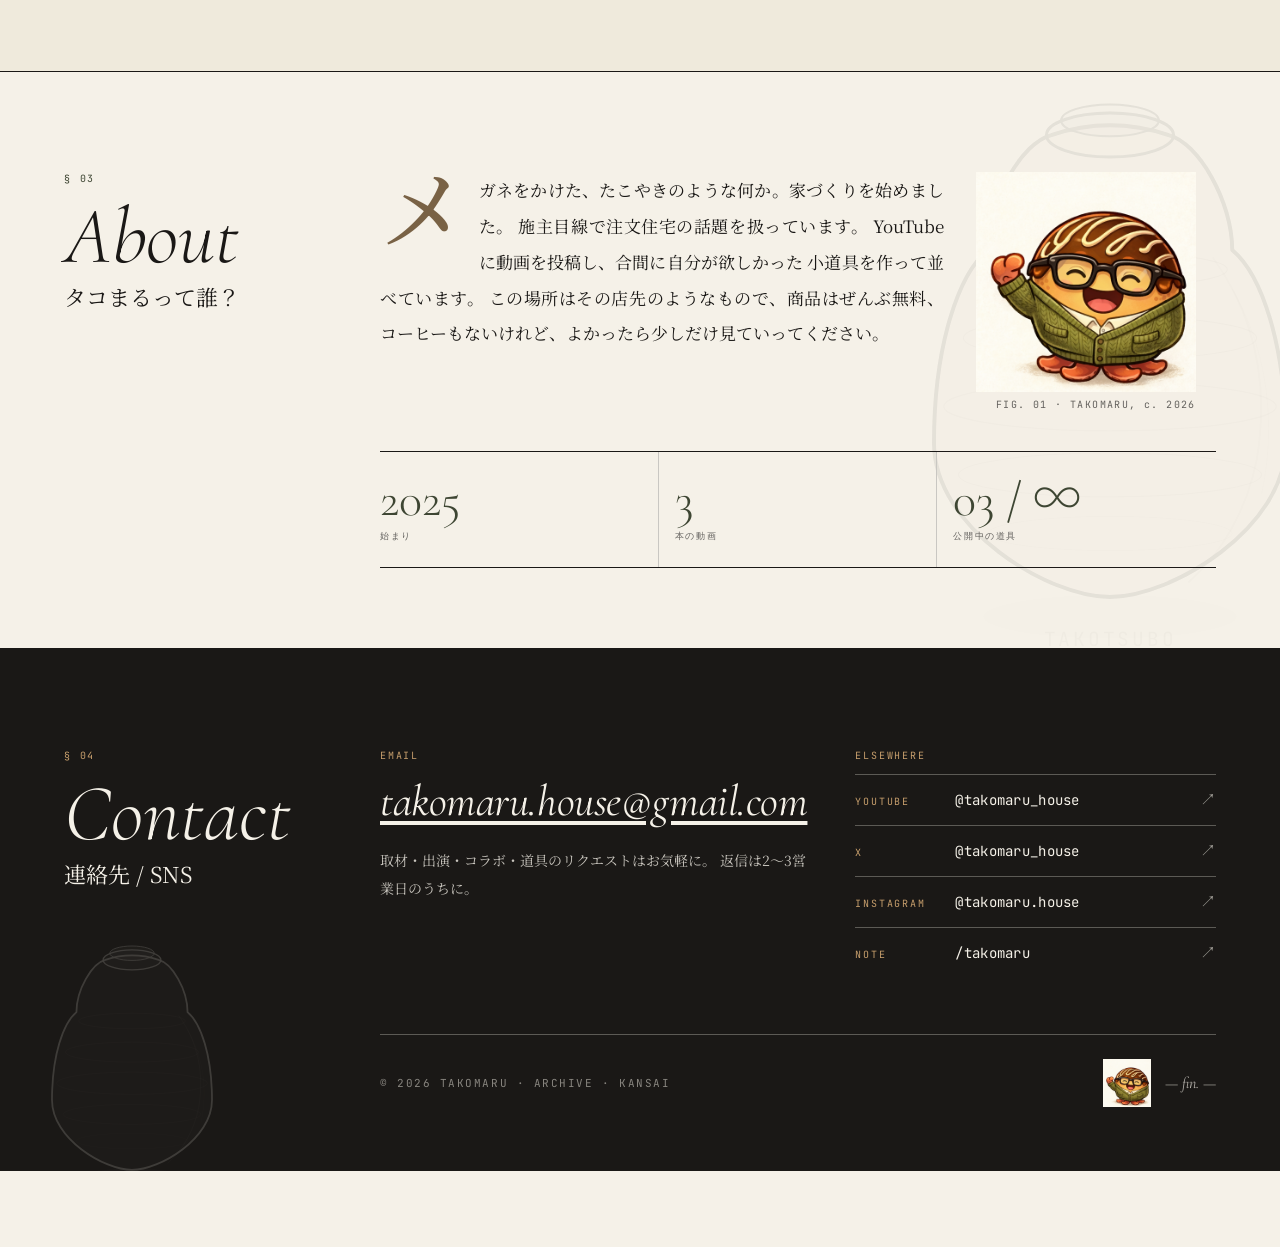
